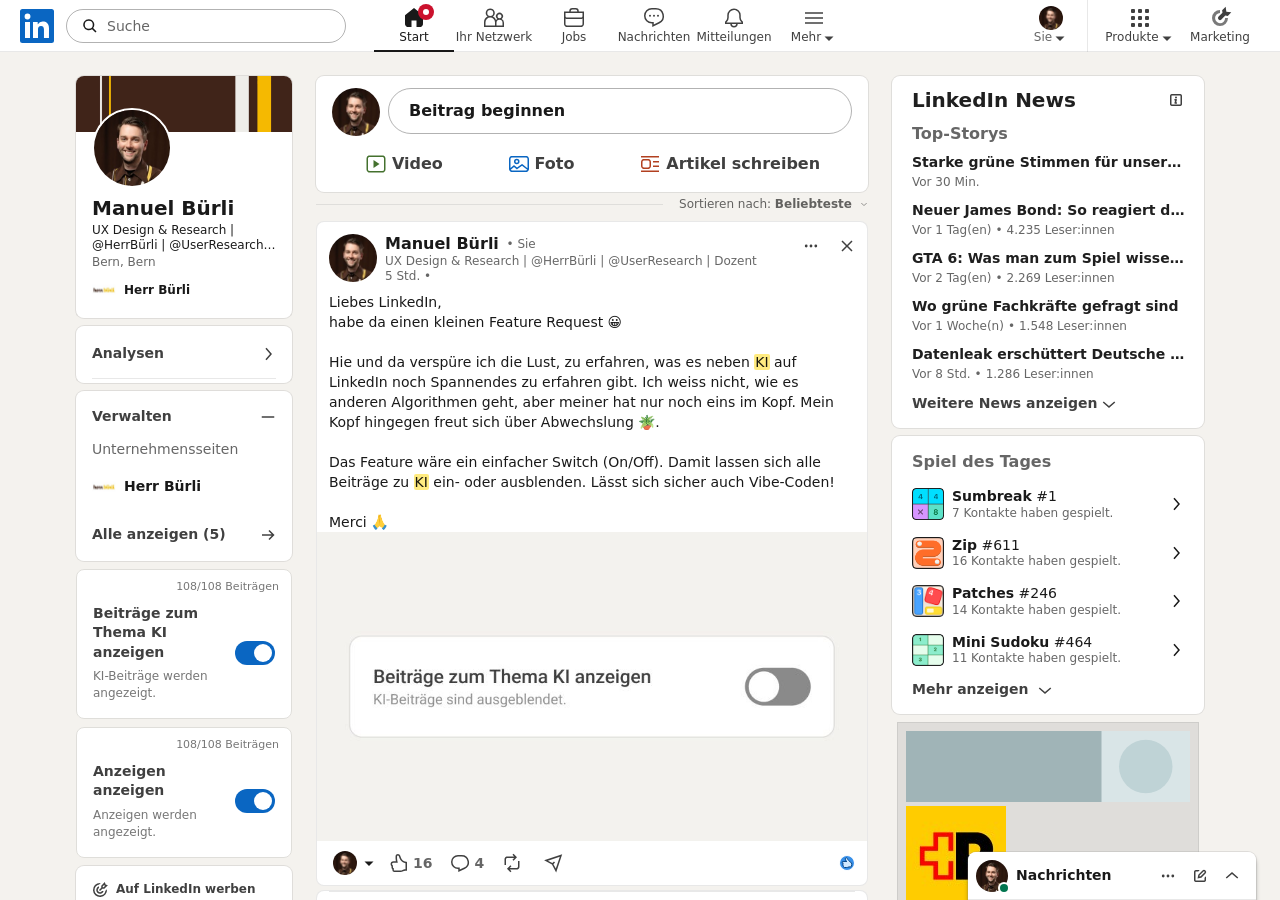
==== KI-filter-prototyp/index.html @ 92dd695d "Publish demo under KI-filter-prototyp with legacy URL redirects" ====
<!DOCTYPE html>
<!-- saved from url=(0029)https://www.linkedin.com/feed -->
<html lang="de" dir="ltr" translate="no"><head><meta http-equiv="Content-Type" content="text/html; charset=UTF-8"><style class="vjs-styles-defaults">
      .video-js {
        width: 300px;
        height: 150px;
      }

      .vjs-fluid:not(.vjs-audio-only-mode) {
        padding-top: 56.25%
      }
    </style><style class="vjs-styles-dimensions">
      .dimensions-\2b5ZfKEteRkOg2El0M7EqtQ\3d\3d {
        width: 720px;
        height: 720px;
      }

      .dimensions-\2b5ZfKEteRkOg2El0M7EqtQ\3d\3d.vjs-fluid:not(.vjs-audio-only-mode) {
        padding-top: 100%;
      }
    </style><style class="vjs-styles-dimensions">
      .rE8eqC6STLJ\2fTqPIsYO1gQ\3d\3d-dimensions {
        width: 640px;
        height: 360px;
      }

      .rE8eqC6STLJ\2fTqPIsYO1gQ\3d\3d-dimensions.vjs-fluid:not(.vjs-audio-only-mode) {
        padding-top: 56.25%;
      }
    </style><style class="vjs-styles-dimensions">
      .ckKrsiAgSJOU2fiuxr1vDQ\3d\3d-dimensions {
        width: 720px;
        height: 1280px;
      }

      .ckKrsiAgSJOU2fiuxr1vDQ\3d\3d-dimensions.vjs-fluid:not(.vjs-audio-only-mode) {
        padding-top: 177.77777777777777%;
      }
    </style><style class="vjs-styles-dimensions">
      .Z4V36ttBJ\2f3JriXPXwtMaQ\3d\3d-dimensions {
        width: 720px;
        height: 1280px;
      }

      .Z4V36ttBJ\2f3JriXPXwtMaQ\3d\3d-dimensions.vjs-fluid:not(.vjs-audio-only-mode) {
        padding-top: 177.77777777777777%;
      }
    </style><style class="vjs-styles-dimensions">
      .nWcS9KaoBfqpNhwKVOZilQ\3d\3d-dimensions {
        width: 720px;
        height: 900px;
      }

      .nWcS9KaoBfqpNhwKVOZilQ\3d\3d-dimensions.vjs-fluid:not(.vjs-audio-only-mode) {
        padding-top: 125%;
      }
    </style><style class="vjs-styles-dimensions">
      .R4MPqCvESsOqVYd6NqeznQ\3d\3d-dimensions {
        width: 720px;
        height: 900px;
      }

      .R4MPqCvESsOqVYd6NqeznQ\3d\3d-dimensions.vjs-fluid:not(.vjs-audio-only-mode) {
        padding-top: 125%;
      }
    </style><style class="vjs-styles-dimensions">
      .Nzpxj4NPc3LKYhUK5\2fYldA\3d\3d-dimensions {
        width: 1280px;
        height: 720px;
      }

      .Nzpxj4NPc3LKYhUK5\2fYldA\3d\3d-dimensions.vjs-fluid:not(.vjs-audio-only-mode) {
        padding-top: 56.25%;
      }
    </style><style class="vjs-styles-dimensions">
      .bcqsrGzAuzdVkP7ek1iYWg\3d\3d-dimensions {
        width: 360px;
        height: 640px;
      }

      .bcqsrGzAuzdVkP7ek1iYWg\3d\3d-dimensions.vjs-fluid:not(.vjs-audio-only-mode) {
        padding-top: 177.77777777777777%;
      }
    </style><style class="vjs-styles-dimensions">
      .ryqaCqwASoyR7H99nJMr2Q\3d\3d-dimensions {
        width: 720px;
        height: 1280px;
      }

      .ryqaCqwASoyR7H99nJMr2Q\3d\3d-dimensions.vjs-fluid:not(.vjs-audio-only-mode) {
        padding-top: 177.77777777777777%;
      }
    </style><style class="vjs-styles-dimensions">
      .oiaku1xTn0e4oN4F7Y2VXQ\3d\3d-dimensions {
        width: 720px;
        height: 1280px;
      }

      .oiaku1xTn0e4oN4F7Y2VXQ\3d\3d-dimensions.vjs-fluid:not(.vjs-audio-only-mode) {
        padding-top: 177.77777777777777%;
      }
    </style><style class="vjs-styles-dimensions">
      .qtBQoYpNHj2A9IPPvtc5fA\3d\3d-dimensions {
        width: 720px;
        height: 900px;
      }

      .qtBQoYpNHj2A9IPPvtc5fA\3d\3d-dimensions.vjs-fluid:not(.vjs-audio-only-mode) {
        padding-top: 125%;
      }
    </style><style class="vjs-styles-dimensions">
      .ao3ycPjXvGE7I\2beccljYfQ\3d\3d-dimensions {
        width: 720px;
        height: 1281px;
      }

      .ao3ycPjXvGE7I\2beccljYfQ\3d\3d-dimensions.vjs-fluid:not(.vjs-audio-only-mode) {
        padding-top: 177.91666666666666%;
      }
    </style><style class="vjs-styles-dimensions">
      .C4O6EcbVRWqjmnkiM7I0jg\3d\3d-dimensions {
        width: 720px;
        height: 720px;
      }

      .C4O6EcbVRWqjmnkiM7I0jg\3d\3d-dimensions.vjs-fluid:not(.vjs-audio-only-mode) {
        padding-top: 100%;
      }
    </style><style class="vjs-styles-dimensions">
      .cUgsrQ8zFcGG6C8o2sJ11Q\3d\3d-dimensions {
        width: 720px;
        height: 1280px;
      }

      .cUgsrQ8zFcGG6C8o2sJ11Q\3d\3d-dimensions.vjs-fluid:not(.vjs-audio-only-mode) {
        padding-top: 177.77777777777777%;
      }
    </style><style class="vjs-styles-dimensions">
      .vqchTZLcTU2e5ZGIym89fQ\3d\3d-dimensions {
        width: 1280px;
        height: 720px;
      }

      .vqchTZLcTU2e5ZGIym89fQ\3d\3d-dimensions.vjs-fluid:not(.vjs-audio-only-mode) {
        padding-top: 56.25%;
      }
    </style><style class="vjs-styles-dimensions">
      .GL\2bb3SaiSrSSjxsmct7eQg\3d\3d-dimensions {
        width: 1280px;
        height: 720px;
      }

      .GL\2bb3SaiSrSSjxsmct7eQg\3d\3d-dimensions.vjs-fluid:not(.vjs-audio-only-mode) {
        padding-top: 56.25%;
      }
    </style><style class="vjs-styles-dimensions">
      .ceS1oAIQ3YYWlZRYtt2sQQ\3d\3d-dimensions {
        width: 576px;
        height: 1024px;
      }

      .ceS1oAIQ3YYWlZRYtt2sQQ\3d\3d-dimensions.vjs-fluid:not(.vjs-audio-only-mode) {
        padding-top: 177.77777777777777%;
      }
    </style><style class="vjs-styles-dimensions">
      .I\2bxCTWV\2fTEm8zJBzJMdtBA\3d\3d-dimensions {
        width: 720px;
        height: 1280px;
      }

      .I\2bxCTWV\2fTEm8zJBzJMdtBA\3d\3d-dimensions.vjs-fluid:not(.vjs-audio-only-mode) {
        padding-top: 177.77777777777777%;
      }
    </style><style class="vjs-styles-dimensions">
      .seU7eTR3QSW7w2JBhQhfsQ\3d\3d-dimensions {
        width: 720px;
        height: 900px;
      }

      .seU7eTR3QSW7w2JBhQhfsQ\3d\3d-dimensions.vjs-fluid:not(.vjs-audio-only-mode) {
        padding-top: 125%;
      }
    </style><style class="vjs-styles-dimensions">
      .oWy1XawjCveAbYv\2bSmT7Ew\3d\3d-dimensions {
        width: 1280px;
        height: 720px;
      }

      .oWy1XawjCveAbYv\2bSmT7Ew\3d\3d-dimensions.vjs-fluid:not(.vjs-audio-only-mode) {
        padding-top: 56.25%;
      }
    </style><style class="vjs-styles-dimensions">
      .Tl2jkCMywleUB33kTfhiew\3d\3d-dimensions {
        width: 720px;
        height: 1280px;
      }

      .Tl2jkCMywleUB33kTfhiew\3d\3d-dimensions.vjs-fluid:not(.vjs-audio-only-mode) {
        padding-top: 177.77777777777777%;
      }
    </style><style class="vjs-styles-dimensions">
      .dimensions-\34 b7Enufa59qZJmIDO2xLIg\3d\3d {
        width: 1280px;
        height: 720px;
      }

      .dimensions-\34 b7Enufa59qZJmIDO2xLIg\3d\3d.vjs-fluid:not(.vjs-audio-only-mode) {
        padding-top: 56.25%;
      }
    </style><style class="vjs-styles-dimensions">
      .RUBUwLbxRTScU1hfjzQEFw\3d\3d-dimensions {
        width: 720px;
        height: 1280px;
      }

      .RUBUwLbxRTScU1hfjzQEFw\3d\3d-dimensions.vjs-fluid:not(.vjs-audio-only-mode) {
        padding-top: 177.77777777777777%;
      }
    </style><style class="vjs-styles-dimensions">
      .FEBZf8MRoHy80npogq1pHg\3d\3d-dimensions {
        width: 816px;
        height: 464px;
      }

      .FEBZf8MRoHy80npogq1pHg\3d\3d-dimensions.vjs-fluid:not(.vjs-audio-only-mode) {
        padding-top: 56.86274509803921%;
      }
    </style><meta name="viewport" content="width=device-width, initial-scale=1.0"><meta http-equiv="Content-Security-Policy" content="script-src-elem 'nonce-b42086219ba7d55e7c5cde305dbc8436' 'strict-dynamic'; script-src-attr;"><meta name="como-t" content="{&quot;ep&quot;:&quot;/e0548yGax_HKReiogFD&quot;,&quot;appId&quot;:&quot;com.linkedin.flagship3.d_web&quot;,&quot;service&quot;:&quot;flagship-web&quot;,&quot;serviceVersion&quot;:&quot;0.2.8688&quot;,&quot;treeId&quot;:&quot;AAZgjlvq1mCWoxMf0RyOdg==&quot;,&quot;trackingId&quot;:&quot;FcWXr8O/SVCF/Y+5f8GLMg==&quot;,&quot;pageForestId&quot;:&quot;0006608e5beb4f13002a1066919ed969&quot;,&quot;locale&quot;:&quot;de_DE&quot;,&quot;applicationUrn&quot;:&quot;urn:li:application:(web,flagship-web)&quot;,&quot;appTrackingId&quot;:&quot;FUDcpcPKTLqmRrvvc8zhCw==&quot;}"><meta name="como-err" content="{&quot;title&quot;:&quot;Leider ist ein Fehler aufgetreten.&quot;,&quot;retry&quot;:&quot;Erneut versuchen&quot;}"><title>Feed | LinkedIn</title><meta name="como-pk" content="d_flagship3_feed"><link type="text/css" rel="stylesheet" href="../Feed _ LinkedIn_files/B3gfQwgu.css"><style type="text/css">:root{--jer-select-border:#b6b6b6;--jer-select-focus:#777;--jer-select-arrow:#777;--jer-form-border:1px solid #ededf0;--jer-form-border-focus:1px solid #e2e2e2;--jer-highlight-color:#b3d8ff}.jer-visible{opacity:1}.jer-hidden{opacity:0}.jer-select select{-webkit-appearance:none;-moz-appearance:none;appearance:none;background-color:transparent;border:none;color:#000;cursor:inherit;font-family:inherit;font-size:.8em;line-height:inherit;margin:0;outline:none;padding:0 1em 0 0;z-index:1}select::-ms-expand{display:none}.jer-select{align-items:center;background-color:#fff;background-image:linear-gradient(0deg,#f9f9f9,#fff 33%);border:1px solid var(--jer-select-border);border-radius:.25em;cursor:pointer;display:grid;grid-template-areas:"select";line-height:1.1;max-width:15ch;min-width:12ch;padding:.25em .5em;position:relative}.jer-select select,.jer-select:after{grid-area:select}.jer-select:not(.jer-select--multiple):after{background-color:var(--jer-select-arrow);clip-path:polygon(100% 0,0 0,50% 100%);content:"";height:.5em;justify-self:end;width:.8em}select:focus+.focus{border:1px solid var(--jer-select-focus);border-radius:inherit;bottom:-1px;left:-1px;position:absolute;right:-1px;top:-1px}.jer-select-inner{text-overflow:ellipsis;width:100%}.jer-editor-container{border-radius:.5em;font-size:16px;line-height:1;padding:1em 1em 1em 2em;position:relative;text-align:left}.jer-editor-container textarea{border:var(--jer-form-border);border-radius:.3em;color:var(--jer-input-color);outline:none}.jer-editor-container textarea:focus{border:var(--jer-form-border-focus)}.jer-editor-container input{border:var(--jer-form-border);border-radius:.3em;font-family:inherit;outline:none}.jer-editor-container input:focus{border:var(--jer-form-border-focus)}.jer-editor-container ::selection{background-color:var(--jer-highlight-color)}.jer-collection-header-row,.jer-value-main-row{align-items:center;display:flex;gap:.3em;min-height:1.7em}.jer-collection-header-row{display:flex;flex-wrap:wrap}.jer-collapse-icon{left:-1.2em;position:absolute;top:.35em}.jer-collection-inner{position:relative}.jer-collection-text-edit{align-items:flex-start;display:flex;flex-direction:column;gap:.3em;line-height:1.1em}.jer-collection-text-area{font-family:inherit;font-size:.85em;max-height:40em;overflow:hidden;padding:.2em .5em 0;resize:both}.jer-collection-input-button-row{display:flex;font-size:150%;justify-content:flex-end;margin-top:.4em;width:100%}.jer-collection-error-row{bottom:.5em;position:absolute}.jer-error-slug{margin-left:1em}.jer-value-component{position:relative}.jer-value-main-row{display:flex;gap:0}.jer-value-and-buttons{align-items:center;display:flex;justify-content:flex-start;padding-left:.5em}.jer-value-error-row{position:absolute}.jer-value-string{line-height:1.3em;overflow-wrap:anywhere;white-space:pre-wrap;word-break:break-word}.jer-string-expansion{cursor:pointer;filter:saturate(50%);opacity:.6}.jer-show-less{font-size:80%}.jer-hyperlink{text-decoration:underline}.jer-input-text{font-family:inherit;font-size:.9em;height:1.4em;line-height:1.2em;margin:0;min-width:6em;overflow:hidden;padding:.25em .5em .2em;resize:none}.jer-input-boolean{margin-left:.3em;margin-right:.3em;transform:scale(1.5)}.jer-key-text{line-height:1.1em;white-space:pre-wrap;word-break:break-word}.jer-key-edit{font-size:inherit;font-size:.9em;padding:0 .3em}.jer-value-invalid{font-style:italic;opacity:.5}.jer-input-number{font-size:90%;min-width:3em}.jer-confirm-buttons,.jer-edit-buttons{align-items:center;cursor:pointer;display:flex;height:1em}.jer-input-buttons{gap:.4em}.jer-edit-buttons{gap:.4em;margin-left:.5em;opacity:0}.jer-confirm-buttons{gap:.2em;margin-left:.4em}.jer-edit-buttons:hover{opacity:1;position:relative}.jer-collection-header-row:hover>.jer-edit-buttons,.jer-value-and-buttons:hover>.jer-edit-buttons,.jer-value-main-row:hover>.jer-edit-buttons{opacity:1}.jer-copy-pulse{position:relative;transition:.3s}.jer-copy-pulse:hover{opacity:.85;transform:scale(1.2);transition:.3s}.jer-copy-pulse:after{border-radius:50%;box-shadow:0 0 15px 5px var(--jer-icon-copy-color);content:"";display:block;height:100%;left:0;opacity:0;position:absolute;top:0;transition:all .5s;width:100%}.jer-copy-pulse:active:after{border-radius:4em;box-shadow:0 0 0 0 var(--jer-icon-copy-color);left:0;opacity:1;position:absolute;top:0;transition:0s}.jer-copy-pulse:active{top:.07em}.jer-rotate-90{transform:rotate(-90deg)}.jer-icon:hover{opacity:.85;transform:scale(1.2);transition:.3s}.jer-empty-string{font-size:90%;font-style:italic}.jer-drag-n-drop-padding{border:1px dashed #e0e0e0;border-radius:.3em;height:.5em}.jer-clickzone{height:calc(100% - .8em);left:-1em;position:absolute;top:1.2em}</style>
<link rel="stylesheet" href="../ki-feed-filter.css?v=10">

<meta http-equiv="Content-Security-Policy" content="connect-src 'none'; object-src 'none'; form-action 'none'; base-uri 'self'; frame-src 'self'; img-src 'self' data: blob:; font-src 'self' data:; media-src 'self' blob:">
</head><body class="aaalqh" data-body-class="aaalqh" data-color-scheme="light" cz-shortcut-listen="true" data-rehydrated="true"><div id="root" data-strictmode="true"><section class="aaamnt aaamns aaaj15 aaak4l"><h2 class="aaaa2y aaal5q" data-testid="toasts-title">0 Benachrichtigungen</h2></section><div class="hasBreakWordsNoHyphen enableHyperlinkDecoration aaalmr aaalmx aaalms aaalmp aaaay6 aaahtz aaaa29 aaah97 aaalmu aaalm1 aaal5q"><div class="aaal5q"><div aria-label="Navigationsmenü überspringen" class="aaamin aaamim aaabtj aaaa29"><div class="aaamiq aaamio aaalbb aaalb7 aaah93 aaamip aaald0 aaaj03 aaaayy aaaj1k aaaiyn aaaj2d"><button class="aaalxl aaalxk aaat0 aaaa26 aaahn4 aaalho aaali7 aaalxo aaalxn aaalxm aaaazu aaaj03 aaaj2d" type="button"><span class="aaalzr aaalyb aaalx6 aaaivr aaaj03 aaat0 aaaa26 aaaazu aaaix7 aaaj1r aaalho aaali7 aaak6u aaak65 aaalyd aaalyp aaalyl aaalx8 aaah1v aaalyt"><span class="aaalje aaalqv aaahn4 aaaljc aaaly8">Weiter zur Suche</span></span></button><button class="aaalxl aaalxk aaat0 aaaa26 aaahn4 aaalho aaali7 aaalxo aaalxn aaalxm aaaazu aaaj03 aaaj2d" type="button"><span class="aaalzr aaalyb aaalx6 aaaivr aaaj03 aaat0 aaaa26 aaaazu aaaix7 aaaj1r aaalho aaali7 aaak6u aaak65 aaalyd aaalyp aaalyl aaalx8 aaah1v aaalyt"><span class="aaalje aaalqv aaahn4 aaaljc aaaly8">Weiter zum Hauptinhalt</span></span></button><button class="aaalxl aaalxk aaat0 aaaa26 aaahn4 aaalho aaali7 aaalxo aaalxn aaalxm aaaazu aaaj03 aaaj2d" type="button"><span class="aaalzr aaalyb aaalx6 aaaivr aaaj03 aaat0 aaaa26 aaaazu aaaix7 aaaj1r aaalho aaali7 aaak6u aaak65 aaalyd aaalyp aaalyl aaalx8 aaah1v aaalyt"><span class="aaalje aaalqv aaahn4 aaaljc aaaly8">Weiter zu seitenleiste</span></span></button><button class="aaalxl aaalxk aaat0 aaaa26 aaahn4 aaalho aaali7 aaalxo aaalxn aaalxm aaaazu aaaj03 aaaj2d" type="button"><span class="aaalzr aaalyb aaalx6 aaaivr aaaj03 aaat0 aaaa26 aaaazu aaaix7 aaaj1r aaalho aaali7 aaak6u aaak65 aaalyd aaalyp aaalyl aaalx8 aaah1v aaalyt"><span class="aaalje aaalqv aaahn4 aaaljc aaaly8">Weiter zu primäre inhalte</span></span></button><button class="aaalxl aaalxk aaat0 aaaa26 aaahn4 aaalho aaali7 aaalxo aaalxn aaalxm aaaazu aaaj03 aaaj2d" type="button"><span class="aaalzr aaalyb aaalx6 aaaivr aaaj03 aaat0 aaaa26 aaaazu aaaix7 aaaj1r aaalho aaali7 aaak6u aaak65 aaalyd aaalyp aaalyl aaalx8 aaah1v aaalyt"><span class="aaalje aaalqv aaahn4 aaaljc aaaly8">Weiter zu aside</span></span></button><div class="aaamiu aaamit aaaj49 aaaj1x aaake9"><button class="aaalxl aaalxk aaat0 aaaa26 aaahn4 aaalho aaali7 aaalxo aaalxn aaalxm aaaazu aaaj03 aaaj2d" type="button" aria-label="Wechselmenü schließen"><span class="aaalzr aaalyb aaalx6 aaaivr aaaj03 aaat0 aaaa26 aaaazu aaaix7 aaaj1r aaalho aaali7 aaak6u aaak65 aaalyg aaalyp aaalyn aaalyl aaalx8 aaah1v aaalyy aaaly3"><svg xmlns="http://www.w3.org/2000/svg" id="xmark-outline-medium" fill="none" aria-hidden="true" data-supported-dps="24x24" viewBox="0 0 24 24" data-token-id="98" width="24" height="24" class="" style="width: 24px; min-width: 24px; height: 24px; min-height: 24px;"><path fill="currentColor" d="M19.53 5.53 13.06 12l6.47 6.47-1.061 1.06-6.47-6.47-6.47 6.47-1.06-1.06 6.47-6.47-6.47-6.47 1.06-1.06L12 10.94l6.47-6.47z"></path></svg></span></button></div></div></div><div class="aaal6d aaaayy aaaiun aaaj1t aaaj08 aaaj1j aaaixb aaal5q"></div></div><div class="aaalm3 aaalmf aaalm2 aaaay6 aaahtr aaaa29 aaah97 aaalm5 aaalm6 aaalm9 aaalnc aaalnd aaalnf aaalnh aaalnl aaal5q" data-layout-grid=""><div class="aaalns aaal5q"><header class="aaalnx aaalnv aaahpf aaalny aaaln0 aaal5q"><div class="aaaayq aaal5q" data-display-contents="true" style="--72738b91: var(--aaac1);"><div class="aaa0g aaaayy aaaiu3 aaaj1r aaaj08 aaaj1j aaaixb aaahub aaaia7 aaabtc aaaaeg aaal5q" style="border-color: var(--72738b91, var(--aaac1));"><div class="aaalao aaalbk aaaayy aaaiu3 aaaj1t aaaj03 aaaj1j aaaixb aaaia7 aaaifb aaaj1i aaal5q"><div class="aaaivz aaaayy aaaiu3 aaaj1t aaaj03 aaaj1j aaaiyv aaahtn aaaj1e aaal5q"><div role="button" tabindex="0" class="aaamic aaamib aaak8o aaak9k aaalag aaalbc aaat0 aaahn4 aaaljh aaaayy" componentkey="d6b43f20-1138-4c18-af3d-f469de2f01df"><svg xmlns="http://www.w3.org/2000/svg" id="linkedin-bug-blue-medium" width="34" height="34" aria-hidden="false" data-supported-dps="34x34" viewBox="0 0 34 34" data-token-id="417" class="aaal8z aaaivr aaaayi aaag58 aaamj1" componentkey="d6b43f20-1138-4c18-af3d-f469de2f01df" role="img" aria-label="LinkedIn" style="width: 34px; min-width: 34px; height: 34px; min-height: 34px;"><path fill="#0a66c2" d="M34 2.5v29a2.5 2.5 0 0 1-2.5 2.5h-29A2.5 2.5 0 0 1 0 31.5v-29A2.5 2.5 0 0 1 2.5 0h29A2.5 2.5 0 0 1 34 2.5M10 13H5v16h5zm.45-5.5a2.88 2.88 0 0 0-2.86-2.9H7.5a2.9 2.9 0 0 0 0 5.8 2.88 2.88 0 0 0 2.95-2.81zM29 19.28c0-4.81-3.06-6.68-6.1-6.68a5.7 5.7 0 0 0-5.06 2.58h-.14V13H13v16h5v-8.51a3.32 3.32 0 0 1 3-3.58h.19c1.59 0 2.77 1 2.77 3.52V29h5z" display="var(--svgDisplayLight)"></path><path fill="#fff" d="M34 2.5v29a2.5 2.5 0 0 1-2.5 2.5h-29A2.5 2.5 0 0 1 0 31.5v-29A2.5 2.5 0 0 1 2.5 0h29A2.5 2.5 0 0 1 34 2.5M10 13H5v16h5zm.45-5.5a2.88 2.88 0 0 0-2.86-2.9H7.5a2.9 2.9 0 0 0 0 5.8 2.88 2.88 0 0 0 2.95-2.81zM29 19.28c0-4.81-3.06-6.68-6.1-6.68a5.7 5.7 0 0 0-5.06 2.58h-.14V13H13v16h5v-8.51a3.32 3.32 0 0 1 3-3.58h.19c1.59 0 2.77 1 2.77 3.52V29h5z" display="var(--svgDisplayDark)"></path></svg></div><div class="aaaivr aaaayy aaaiu3 aaaj1t aaaj03 aaaj1j aaaixb aaahtn aaaj1e aaal5q" style="max-width: 56rem;"><div class="aaaa2y aaal5q" role="status" aria-live="polite" aria-atomic="true"></div><div class="aaal4p aaal4o aaaia7 aaahub aaaayy aaaiun aaaixr aaaj1r aaalkf" role="search" data-expanded="false"><div class="aaal4z aaal4y aaaj2d aaalk2"><div class="aaalkt aaalks aaalan aaahmy aaahm7 aaahnf aaaj3x aaak3x aaak7f aaak6t aaak67 aaal5q"><svg xmlns="http://www.w3.org/2000/svg" id="magnifying-glass-outline-small" fill="none" aria-hidden="true" data-supported-dps="16x16" viewBox="0 0 16 16" data-token-id="382" width="16" height="16" class="aaal8z aaaayi aaagcv aaamj1" style="width: 16px; min-width: 16px; height: 16px; min-height: 16px;"><path fill="currentColor" fill-rule="evenodd" d="M6.75 1.25a5.5 5.5 0 0 1 4.382 8.821l3.398 3.399-1.06 1.06-3.399-3.398A5.5 5.5 0 1 1 6.75 1.25m0 1.5a4 4 0 1 0 0 8 4 4 0 0 0 0-8" clip-rule="evenodd"></path></svg></div><input class="aaal4v aaal3x aaalqs aaal4u aaat2 aaagoj aaagos aaago0 aaaia7 aaalkx aaalku aaavg aaaz8 aaa40 aaa9s aaaafy aaaakq aaaapi aaaaua aaalbh aaalce aaalcv aaaldg aaaldu aaad4d aaaaeg aaaa29 aaabtq aaabtz aaabt7 aaah93 aaal5q" id="_r_a0_" data-testid="typeahead-input" autocomplete="off" dir="auto" placeholder="Suche" aria-autocomplete="list" componentkey="SearchResults_SearchTyahInputRef" value="" style="max-width: 56rem;"></div></div></div></div><div class="aaaayy aaal5q"><nav class="aaamj2 aaaivr aaaldb aaaa3s aaaa3l aaal5q"><ul class="aaaayy aaaiu3 aaaj1j aaaixb aaal5q"><li class="aaamj3 aaaivr aaaiw6 aaaj1p aaal5q"><button class="aaamne aaamnd aaaj03 aaat0 aaaa26 aaaayy aaaiun aaahuz aaaj1r aaaljj aaaih7 aaah93 aaaj2d aaalio aaali7 aaalja aaamnh aaamnf" aria-label="Start, 0 neue Mitteilungen" aria-current="true"><span class="aaaazu aaaj2d aaal5q"><svg xmlns="http://www.w3.org/2000/svg" id="house-fill-medium" fill="none" aria-hidden="true" data-supported-dps="24x24" viewBox="0 0 24 24" width="24" height="24"><path fill="currentColor" d="m20.714 8.911.286.225v7.514c0 .618 0 1.126-.033 1.539-.035.421-.109.81-.294 1.173a3 3 0 0 1-1.31 1.31c-.365.186-.753.26-1.174.295-.413.034-.921.033-1.539.033H14.5v-6.5h-5V21H7.35c-.618 0-1.126 0-1.538-.033-.422-.035-.81-.109-1.174-.294a3 3 0 0 1-1.31-1.31c-.186-.365-.26-.753-.295-1.174C3 17.776 3 17.268 3 16.65V9.136l.286-.225L12 2.045z"></path></svg><span class="aaamhj aaamha aaaaeu aaalc9 aaaldq aaaj03 aaaazu aaaj1r aaak3p aaamhk aaalqr aaamhb aaaczx aaagj9 aaamhq aaamhh aaahqf aaaihn aaamhs aaamht aaamno aaamnn aaalaz aaaj1x aaaiaf aaal5q" data-color-scheme="light"></span></span><span class="aaaayy aaaiun aaal5q"><span class="aaamnk aaamni aaalqq aaamnj aaahn4 aaak6u aaak65 aaaayy aaaj1r aaahqf">Start</span></span></button></li><li class="aaamj3 aaaivr aaaiw6 aaaj1p aaal5q"><a class="aaamne aaamnd aaaj03 aaat0 aaaa26 aaaayy aaaiun aaahuz aaaj1r aaaljj aaaih7 aaah93 aaaj2d aaalio aaali7 aaalja aaamnf" href="https://www.linkedin.com/mynetwork" aria-label="Ihr Netzwerk, 0 neue Mitteilungen"><span class="aaaazu aaaj2d aaal5q"><svg xmlns="http://www.w3.org/2000/svg" id="people-two-outline-medium" fill="none" aria-hidden="true" data-supported-dps="24x24" viewBox="0 0 24 24" width="24" height="24"><path fill="currentColor" fill-rule="evenodd" d="M8.25 2.5a4.5 4.5 0 0 1 2.69 8.107 6.27 6.27 0 0 1 3.093 3.273 4.5 4.5 0 0 1 1.163-.996 3.5 3.5 0 1 1 4.606 0A4.5 4.5 0 0 1 22 16.75V21H2v-4.75a6.25 6.25 0 0 1 3.559-5.643A4.5 4.5 0 0 1 8.25 2.5m0 9a4.75 4.75 0 0 0-4.75 4.75v3.25H13v-3.25a4.75 4.75 0 0 0-4.75-4.75m9.25 2.25a3 3 0 0 0-3 3v2.75h6v-2.75a3 3 0 0 0-3-3m0-5.5a2 2 0 1 0 0 4 2 2 0 0 0 0-4M8.25 4a3 3 0 1 0 0 6 3 3 0 0 0 0-6" clip-rule="evenodd"></path></svg></span><span class="aaaayy aaaiun aaal5q"><span class="aaamnk aaamni aaalqq aaamnj aaahn4 aaak6u aaak65 aaaayy aaaj1r aaahqf">Ihr Netzwerk</span></span></a></li><li class="aaamj3 aaaivr aaaiw6 aaaj1p aaal5q"><a class="aaamne aaamnd aaaj03 aaat0 aaaa26 aaaayy aaaiun aaahuz aaaj1r aaaljj aaaih7 aaah93 aaaj2d aaalio aaali7 aaalja aaamnf" href="https://www.linkedin.com/jobs/" aria-label="Jobs, 0 neue Mitteilungen"><span class="aaaazu aaaj2d aaal5q"><svg xmlns="http://www.w3.org/2000/svg" id="briefcase-outline-medium" fill="none" aria-hidden="true" data-supported-dps="24x24" viewBox="0 0 24 24" width="24" height="24"><path fill="currentColor" fill-rule="evenodd" d="M13.75 2a3 3 0 0 1 3 3v.5h5.255v11.15c0 .618 0 1.126-.033 1.539-.035.421-.109.81-.294 1.173a3 3 0 0 1-1.31 1.31c-.365.186-.752.26-1.174.295-.412.034-.921.033-1.539.033H6.35c-.618 0-1.126 0-1.538-.033-.422-.035-.81-.109-1.174-.294a3 3 0 0 1-1.31-1.31c-.186-.365-.26-.753-.295-1.174C2 17.776 2 17.268 2 16.65V5.5h5.25V5a3 3 0 0 1 3-3zm6.755 10.595q-.34.197-.729.303c-.405.108-.877.102-1.526.102H5.75c-.65 0-1.12.006-1.526-.102a3 3 0 0 1-.724-.3v4.052c0 .642 0 1.079.028 1.416.027.329.075.497.135.615.144.282.374.512.656.656.118.06.286.108.615.135.337.027.774.028 1.416.028h11.305c.642 0 1.079 0 1.416-.028.329-.027.497-.075.614-.135.283-.144.513-.374.657-.656.06-.118.108-.286.135-.615.027-.337.028-.774.028-1.416zM3.5 9.25c0 .746.006.972.05 1.139a1.5 1.5 0 0 0 1.061 1.06c.167.045.393.051 1.139.051h12.5c.746 0 .972-.006 1.139-.05a1.5 1.5 0 0 0 1.06-1.061c.045-.167.051-.393.051-1.139h.005V7H3.5zm6.75-5.75A1.5 1.5 0 0 0 8.75 5v.5h6.5V5a1.5 1.5 0 0 0-1.5-1.5z" clip-rule="evenodd"></path></svg></span><span class="aaaayy aaaiun aaal5q"><span class="aaamnk aaamni aaalqq aaamnj aaahn4 aaak6u aaak65 aaaayy aaaj1r aaahqf">Jobs</span></span></a></li><li class="aaamj3 aaaivr aaaiw6 aaaj1p aaal5q"><button class="aaamne aaamnd aaaj03 aaat0 aaaa26 aaaayy aaaiun aaahuz aaaj1r aaaljj aaaih7 aaah93 aaaj2d aaalio aaali7 aaalja aaamnf" aria-label="Nachrichten, 0 neue Mitteilungen"><span class="aaaazu aaaj2d aaal5q"><svg xmlns="http://www.w3.org/2000/svg" id="message-outline-medium" fill="none" aria-hidden="true" data-supported-dps="24x24" viewBox="0 0 24 24" width="24" height="24"><path fill="currentColor" d="M8 8.75a1 1 0 1 1 0 2 1 1 0 0 1 0-2m4 0a1 1 0 1 1 0 2 1 1 0 0 1 0-2m4 0a1 1 0 1 1 0 2 1 1 0 0 1 0-2"></path><path fill="currentColor" fill-rule="evenodd" d="M13.864 2a8.136 8.136 0 0 1 3.568 15.447L10.25 20.95V17.5h-.5a7.75 7.75 0 0 1 0-15.5zM9.75 3.5a6.25 6.25 0 1 0 0 12.5h2v2.549l5.023-2.45A6.635 6.635 0 0 0 13.864 3.5z" clip-rule="evenodd"></path></svg></span><span class="aaaayy aaaiun aaal5q"><span class="aaamnk aaamni aaalqq aaamnj aaahn4 aaak6u aaak65 aaaayy aaaj1r aaahqf">Nachrichten</span></span></button></li><li class="aaamj3 aaaivr aaaiw6 aaaj1p aaal5q"><a class="aaamne aaamnd aaaj03 aaat0 aaaa26 aaaayy aaaiun aaahuz aaaj1r aaaljj aaaih7 aaah93 aaaj2d aaalio aaali7 aaalja aaamnf" href="https://www.linkedin.com/notifications/" aria-label="Mitteilungen, 0 neue Mitteilungen"><span class="aaaazu aaaj2d aaal5q"><svg xmlns="http://www.w3.org/2000/svg" id="bell-outline-medium" fill="none" aria-hidden="true" data-supported-dps="24x24" viewBox="0 0 24 24" width="24" height="24"><path fill="currentColor" fill-rule="evenodd" d="M12 2.5a6.75 6.75 0 0 1 6.75 6.75v2.365a4.4 4.4 0 0 0 1.29 3.114l.96.96V18h-5.259a3.75 3.75 0 0 1-7.482 0H3v-2.31l.96-.961a4.4 4.4 0 0 0 1.29-3.114V9.25A6.75 6.75 0 0 1 12 2.5M9.765 18a2.25 2.25 0 0 0 4.47 0zM12 4a5.25 5.25 0 0 0-5.25 5.25v2.365a5.9 5.9 0 0 1-1.729 4.174l-.521.522v.189h15v-.19l-.521-.52a5.9 5.9 0 0 1-1.729-4.175V9.25C17.25 6.35 14.9 4 12 4" clip-rule="evenodd"></path></svg></span><span class="aaaayy aaaiun aaal5q"><span class="aaamnk aaamni aaalqq aaamnj aaahn4 aaak6u aaak65 aaaayy aaaj1r aaahqf">Mitteilungen</span></span></a></li><li class="aaamj3 aaaivr aaaiw6 aaaj1p aaal5q"><button class="aaamne aaamnd aaaj03 aaat0 aaaa26 aaaayy aaaiun aaahuz aaaj1r aaaljj aaaih7 aaah93 aaaj2d aaalio aaali7 aaalja aaamnf" aria-label="Mehr" aria-expanded="false"><span class="aaaazu aaaj2d aaal5q"><svg xmlns="http://www.w3.org/2000/svg" id="bars-outline-medium" fill="none" aria-hidden="true" data-supported-dps="24x24" viewBox="0 0 24 24" data-token-id="461" width="24" height="24" class="aaal8z aaaayi aaah1b aaaihf" style="width: 24px; min-width: 24px; height: 24px; min-height: 24px;"><path fill="currentColor" d="M21 17.75H3v-1.5h18zm0-5H3v-1.5h18zm0-5H3v-1.5h18z"></path></svg></span><span class="aaaayy aaaiun aaal5q"><span class="aaamnk aaamni aaalqq aaamnj aaahn4 aaak6u aaak65 aaaayy aaaj1r aaahqf">Mehr<svg xmlns="http://www.w3.org/2000/svg" id="caret-down-fill-small" fill="none" aria-hidden="true" data-supported-dps="16x16" viewBox="0 0 16 16" data-token-id="379" width="16" height="16" class="" style="width: 16px; min-width: 16px; height: 16px; min-height: 16px;"><path fill="currentColor" d="M8 11 3.5 6.5h9z"></path></svg></span></span></button></li></ul></nav></div><div class="aaaivr aaaa2a aaaht3 aaaiaf aaaa3v aaaa3o aaal5q"></div><div class="aaaayy aaaiu3 aaaj1s aaaj03 aaaj1j aaaixb aaaa3s aaaa3l aaal5q"><div class="aaalln aaaa2q aaal5q" id="meMenuV2WideComponentRef" componentkey="meMenuV2WideComponentRef"><div role="button" tabindex="0" class="aaahub aaaiaf aaaih7 aaamic aaamib aaak8o aaak9k aaalag aaalbc aaat0 aaahn4 aaaljh aaaayy" componentkey="024e89fc-4766-4c51-ad86-a695d7fb296e" aria-expanded="false"><div class="aaaivr aaaa2a aaaih7 aaal5q" componentkey="024e89fc-4766-4c51-ad86-a695d7fb296e" aria-label="Manuel Bürli Sie"><div class="aaal6d aaaayy aaaiun aaaj1r aaaj03 aaaj1j aaaixb aaaa3s aaaa3n aaak56 aaak5x aaal5q"><figure class="aaal8s aaal8v aaal8t aaaaex aaaa29 aaah6z aaahqn aaaj1i aaal5q" aria-hidden="true"><svg xmlns="http://www.w3.org/2000/svg" id="person-accent-4" aria-hidden="true" viewBox="0 0 128 128" data-token-id="356" class="aaal8n aaal8m aaahtr aaah93 aaal8r" fetchPriority="low" preserveAspectRatio="xMidYMid slice"><g display="var(--svgDisplayLight)"><path fill="#e7e2dc" d="M0 0h128v128H0z"></path><path fill="#788fa5" d="M88.41 84.67a32 32 0 1 0-48.82 0 66.13 66.13 0 0 1 48.82 0"></path><path fill="#9db3c8" d="M88.41 84.67a32 32 0 0 1-48.82 0A66.79 66.79 0 0 0 0 128h128a66.79 66.79 0 0 0-39.59-43.33"></path><path fill="#56687a" d="M64 96a31.93 31.93 0 0 0 24.41-11.33 66.13 66.13 0 0 0-48.82 0A31.93 31.93 0 0 0 64 96"></path></g><g display="var(--svgDisplayDark)"><path fill="#38434f" d="M0 0h128v128H0z"></path><path fill="#788fa5" d="M88.41 84.67a32 32 0 1 0-48.82 0 66.13 66.13 0 0 1 48.82 0"></path><path fill="#9db3c8" d="M88.41 84.67a32 32 0 0 1-48.82 0A66.79 66.79 0 0 0 0 128h128a66.79 66.79 0 0 0-39.59-43.33"></path><path fill="#56687a" d="M64 96a31.93 31.93 0 0 0 24.41-11.33 66.13 66.13 0 0 0-48.82 0A31.93 31.93 0 0 0 64 96"></path></g></svg><img class="aaal8n aaal8m aaahtr aaah93 aaal8q" fetchpriority="low" alt="" src="../Feed _ LinkedIn_files/1704988749925" data-loaded="true"></figure><div class="aaaayy aaaiu3 aaaj1r aaaj03 aaaj1j aaaixb aaal5q"><p class="aaalje aaalqq aaalis aaagpp aaaljc aaalle">Sie</p><svg xmlns="http://www.w3.org/2000/svg" id="caret-down-fill-small" fill="none" aria-hidden="true" data-supported-dps="16x16" viewBox="0 0 16 16" data-token-id="379" width="16" height="16" class="aaal8z aaaayi aaagch aaamj1" style="width: 16px; min-width: 16px; height: 16px; min-height: 16px;"><path fill="currentColor" d="M8 11 3.5 6.5h9z"></path></svg></div></div><div class="aaal6d aaaayy aaaiun aaaj1r aaaj03 aaaj1j aaaixb aaaa3v aaak56 aaak5x aaal5q"><figure class="aaal8s aaal8v aaal8t aaaaex aaaa29 aaah63 aaahqr aaaj1i aaal5q" aria-hidden="true"><svg xmlns="http://www.w3.org/2000/svg" id="person-accent-4" aria-hidden="true" viewBox="0 0 128 128" data-token-id="356" class="aaal8n aaal8m aaahtr aaah93 aaal8r" fetchPriority="low" preserveAspectRatio="xMidYMid slice"><g display="var(--svgDisplayLight)"><path fill="#e7e2dc" d="M0 0h128v128H0z"></path><path fill="#788fa5" d="M88.41 84.67a32 32 0 1 0-48.82 0 66.13 66.13 0 0 1 48.82 0"></path><path fill="#9db3c8" d="M88.41 84.67a32 32 0 0 1-48.82 0A66.79 66.79 0 0 0 0 128h128a66.79 66.79 0 0 0-39.59-43.33"></path><path fill="#56687a" d="M64 96a31.93 31.93 0 0 0 24.41-11.33 66.13 66.13 0 0 0-48.82 0A31.93 31.93 0 0 0 64 96"></path></g><g display="var(--svgDisplayDark)"><path fill="#38434f" d="M0 0h128v128H0z"></path><path fill="#788fa5" d="M88.41 84.67a32 32 0 1 0-48.82 0 66.13 66.13 0 0 1 48.82 0"></path><path fill="#9db3c8" d="M88.41 84.67a32 32 0 0 1-48.82 0A66.79 66.79 0 0 0 0 128h128a66.79 66.79 0 0 0-39.59-43.33"></path><path fill="#56687a" d="M64 96a31.93 31.93 0 0 0 24.41-11.33 66.13 66.13 0 0 0-48.82 0A31.93 31.93 0 0 0 64 96"></path></g></svg><img class="aaal8n aaal8m aaahtr aaah93 aaal8q" fetchpriority="low" alt="" src="../Feed _ LinkedIn_files/1704988749925" data-loaded="true"></figure></div></div></div></div><hr role="presentation" class="aaal6f aaal6e aaak8o aaak9k aaalag aaalbc aaat0 aaal6i aaal6g aaat8 aaaa3u aaaj1e aaahtn"><hr role="presentation" class="aaal6f aaal6e aaak8o aaak9k aaalag aaalbc aaat0 aaal6i aaal6g aaat8 aaalam aaalbi aaaa3s aaaa3m aaaj1e aaahtn"><div class="aaaayy aaaiu3 aaaj1t aaaj08 aaaj1j aaaixb aaal5q"><nav class="aaamj2 aaal5q"><ul class="aaaayy aaaiu3 aaaj1j aaaixb aaal5q"><li class="aaamj3 aaaivr aaaiw6 aaaj1p aaal5q"><button class="aaamne aaamnd aaaj03 aaat0 aaaa26 aaaayy aaaiun aaahuz aaaj1r aaaljj aaaih7 aaah93 aaaj2d aaalio aaali7 aaalja aaamnf" aria-label="Produkte" aria-expanded="false"><span class="aaaazu aaaj2d aaal5q"><svg xmlns="http://www.w3.org/2000/svg" id="grid-fill-medium" fill="none" aria-hidden="true" data-supported-dps="24x24" viewBox="0 0 24 24" width="24" height="24"><path fill="currentColor" d="M3 4a1 1 0 0 1 1-1h2a1 1 0 0 1 1 1v2a1 1 0 0 1-1 1H4a1 1 0 0 1-1-1zm7 2a1 1 0 0 0 1 1h2a1 1 0 0 0 1-1V4a1 1 0 0 0-1-1h-2a1 1 0 0 0-1 1zm8-3a1 1 0 0 0-1 1v2a1 1 0 0 0 1 1h2a1 1 0 0 0 1-1V4a1 1 0 0 0-1-1zM3 13a1 1 0 0 0 1 1h2a1 1 0 0 0 1-1v-2a1 1 0 0 0-1-1H4a1 1 0 0 0-1 1zm7 0a1 1 0 0 0 1 1h2a1 1 0 0 0 1-1v-2a1 1 0 0 0-1-1h-2a1 1 0 0 0-1 1zm7 0a1 1 0 0 0 1 1h2a1 1 0 0 0 1-1v-2a1 1 0 0 0-1-1h-2a1 1 0 0 0-1 1zM3 20a1 1 0 0 0 1 1h2a1 1 0 0 0 1-1v-2a1 1 0 0 0-1-1H4a1 1 0 0 0-1 1zm7 0a1 1 0 0 0 1 1h2a1 1 0 0 0 1-1v-2a1 1 0 0 0-1-1h-2a1 1 0 0 0-1 1zm7 0a1 1 0 0 0 1 1h2a1 1 0 0 0 1-1v-2a1 1 0 0 0-1-1h-2a1 1 0 0 0-1 1z"></path></svg></span><span class="aaaayy aaaiun aaal5q"><span class="aaamnk aaamni aaalqq aaamnj aaahn4 aaak6u aaak65 aaaayy aaaj1r aaahqf">Produkte<svg xmlns="http://www.w3.org/2000/svg" id="caret-down-fill-small" fill="none" aria-hidden="true" data-supported-dps="16x16" viewBox="0 0 16 16" data-token-id="379" width="16" height="16" class="" style="width: 16px; min-width: 16px; height: 16px; min-height: 16px;"><path fill="currentColor" d="M8 11 3.5 6.5h9z"></path></svg></span></span></button></li><li class="aaamj3 aaaivr aaaiw6 aaaj1p aaal5q"><a class="aaamne aaamnd aaaj03 aaat0 aaaa26 aaaayy aaaiun aaahuz aaaj1r aaaljj aaaih7 aaah93 aaaj2d aaalio aaali7 aaalja aaamnf" href="https://www.linkedin.com/campaignmanager/accounts/" target="_blank" aria-label="Marketing, 0 neue Mitteilungen"><span class="aaaazu aaaj2d aaal5q"><svg xmlns="http://www.w3.org/2000/svg" id="ads-small" fill="currentColor" aria-hidden="true" data-supported-dps="24x24 40x40" viewBox="0 0 24 24" data-token-id="395" width="24" height="24" class="aaal8z aaaayi aaah1b aaaihf" style="width: 24px; min-width: 24px; height: 24px; min-height: 24px;"><path d="M12 17.13a5.13 5.13 0 0 1 0-10.25V4a8 8 0 1 0 8 8h-2.87A5.13 5.13 0 0 1 12 17.13" opacity="0.7"></path><path d="m23.31 6.34-4.95-.71-.7-4.94-3.54 3.53.35 2.48-3.89 3.89a2 2 0 0 0 2.83 2.83l3.89-3.89 2.48.35z"></path></svg></span><span class="aaaayy aaaiun aaal5q"><span class="aaamnk aaamni aaalqq aaamnj aaahn4 aaak6u aaak65 aaaayy aaaj1r aaahqf">Marketing</span></span></a></li></ul></nav></div></div><div class="aaaayy aaaiu3 aaaj1s aaaj03 aaaj1j aaaixb aaaa3t aaal5q"><nav class="aaamj2 aaal5q"><ul class="aaaayy aaaiu3 aaaj1j aaaixb aaal5q"><li class="aaamj3 aaaivr aaaiw6 aaaj1p aaal5q"><button class="aaalj5 aaalj2 aaaj03 aaat0 aaaa26 aaaljh aaaayy aaaj2d aaali7 aaak6u aaak65 aaah93 aaaiyn aaalj6 aaalj3 aaaj1r" aria-label="Mehr" aria-expanded="false"><span class="aaaazu aaaj2d aaal5q"><svg xmlns="http://www.w3.org/2000/svg" id="bars-outline-medium" fill="none" aria-hidden="true" data-supported-dps="24x24" viewBox="0 0 24 24" data-token-id="461" width="24" height="24" class="aaal8z aaaayi aaah1b aaaihf" style="width: 24px; min-width: 24px; height: 24px; min-height: 24px;"><path fill="currentColor" d="M21 17.75H3v-1.5h18zm0-5H3v-1.5h18zm0-5H3v-1.5h18z"></path></svg></span><span class="aaaayy aaaiun aaal5q"><span class="aaalje aaalqv aaaayy aaahn4 aaaljc"></span></span></button></li></ul></nav><div class="aaalln aaaa2q aaal5q" id="meMenuV2NarrowComponentRef" componentkey="meMenuV2NarrowComponentRef"><div role="button" tabindex="0" class="aaahub aaaiaf aaaih7 aaamic aaamib aaak8o aaak9k aaalag aaalbc aaat0 aaahn4 aaaljh aaaayy" componentkey="852bc595-6be0-45aa-862f-6903a8a9c513" aria-expanded="false"><div class="aaaivr aaaa2a aaaih7 aaal5q" componentkey="852bc595-6be0-45aa-862f-6903a8a9c513" aria-label="Manuel Bürli Sie"><div class="aaal6d aaaayy aaaiun aaaj1r aaaj03 aaaj1j aaaixb aaaa3s aaaa3n aaak56 aaak5x aaal5q"><figure class="aaal8s aaal8v aaal8t aaaaex aaaa29 aaah6z aaahqn aaaj1i aaal5q" aria-hidden="true"><svg xmlns="http://www.w3.org/2000/svg" id="person-accent-4" aria-hidden="true" viewBox="0 0 128 128" data-token-id="356" class="aaal8n aaal8m aaahtr aaah93 aaal8r" fetchPriority="low" preserveAspectRatio="xMidYMid slice"><g display="var(--svgDisplayLight)"><path fill="#e7e2dc" d="M0 0h128v128H0z"></path><path fill="#788fa5" d="M88.41 84.67a32 32 0 1 0-48.82 0 66.13 66.13 0 0 1 48.82 0"></path><path fill="#9db3c8" d="M88.41 84.67a32 32 0 0 1-48.82 0A66.79 66.79 0 0 0 0 128h128a66.79 66.79 0 0 0-39.59-43.33"></path><path fill="#56687a" d="M64 96a31.93 31.93 0 0 0 24.41-11.33 66.13 66.13 0 0 0-48.82 0A31.93 31.93 0 0 0 64 96"></path></g><g display="var(--svgDisplayDark)"><path fill="#38434f" d="M0 0h128v128H0z"></path><path fill="#788fa5" d="M88.41 84.67a32 32 0 1 0-48.82 0 66.13 66.13 0 0 1 48.82 0"></path><path fill="#9db3c8" d="M88.41 84.67a32 32 0 0 1-48.82 0A66.79 66.79 0 0 0 0 128h128a66.79 66.79 0 0 0-39.59-43.33"></path><path fill="#56687a" d="M64 96a31.93 31.93 0 0 0 24.41-11.33 66.13 66.13 0 0 0-48.82 0A31.93 31.93 0 0 0 64 96"></path></g></svg><img class="aaal8n aaal8m aaahtr aaah93 aaal8q" fetchpriority="low" alt="" src="../Feed _ LinkedIn_files/1704988749925" data-loaded="true"></figure><div class="aaaayy aaaiu3 aaaj1r aaaj03 aaaj1j aaaixb aaal5q"><p class="aaalje aaalqq aaalis aaagpp aaaljc aaalle">Sie</p><svg xmlns="http://www.w3.org/2000/svg" id="caret-down-fill-small" fill="none" aria-hidden="true" data-supported-dps="16x16" viewBox="0 0 16 16" data-token-id="379" width="16" height="16" class="aaal8z aaaayi aaagch aaamj1" style="width: 16px; min-width: 16px; height: 16px; min-height: 16px;"><path fill="currentColor" d="M8 11 3.5 6.5h9z"></path></svg></div></div><div class="aaal6d aaaayy aaaiun aaaj1r aaaj03 aaaj1j aaaixb aaaa3v aaak56 aaak5x aaal5q"><figure class="aaal8s aaal8v aaal8t aaaaex aaaa29 aaah63 aaahqr aaaj1i aaal5q" aria-hidden="true"><svg xmlns="http://www.w3.org/2000/svg" id="person-accent-4" aria-hidden="true" viewBox="0 0 128 128" data-token-id="356" class="aaal8n aaal8m aaahtr aaah93 aaal8r" fetchPriority="low" preserveAspectRatio="xMidYMid slice"><g display="var(--svgDisplayLight)"><path fill="#e7e2dc" d="M0 0h128v128H0z"></path><path fill="#788fa5" d="M88.41 84.67a32 32 0 1 0-48.82 0 66.13 66.13 0 0 1 48.82 0"></path><path fill="#9db3c8" d="M88.41 84.67a32 32 0 0 1-48.82 0A66.79 66.79 0 0 0 0 128h128a66.79 66.79 0 0 0-39.59-43.33"></path><path fill="#56687a" d="M64 96a31.93 31.93 0 0 0 24.41-11.33 66.13 66.13 0 0 0-48.82 0A31.93 31.93 0 0 0 64 96"></path></g><g display="var(--svgDisplayDark)"><path fill="#38434f" d="M0 0h128v128H0z"></path><path fill="#788fa5" d="M88.41 84.67a32 32 0 1 0-48.82 0 66.13 66.13 0 0 1 48.82 0"></path><path fill="#9db3c8" d="M88.41 84.67a32 32 0 0 1-48.82 0A66.79 66.79 0 0 0 0 128h128a66.79 66.79 0 0 0-39.59-43.33"></path><path fill="#56687a" d="M64 96a31.93 31.93 0 0 0 24.41-11.33 66.13 66.13 0 0 0-48.82 0A31.93 31.93 0 0 0 64 96"></path></g></svg><img class="aaal8n aaal8m aaahtr aaah93 aaal8q" fetchpriority="low" alt="" src="../Feed _ LinkedIn_files/1704988749925" data-loaded="true"></figure></div></div></div></div><hr role="presentation" class="aaal6f aaal6e aaak8o aaak9k aaalag aaalbc aaat0 aaal6i aaal6g aaat8 aaaj1e aaahtn"><div role="button" tabindex="0" class="aaaht3 aaaiaf aaamic aaamib aaak8o aaak9k aaalag aaalbc aaat0 aaahn4 aaaljh aaaayy" componentkey="e453b96e-49ce-4517-8caf-0e2f31388168" aria-expanded="false"><div class="aaaivr aaaldc aaaldt aaaa2a aaal5q" componentkey="e453b96e-49ce-4517-8caf-0e2f31388168"><svg xmlns="http://www.w3.org/2000/svg" id="ellipses-horizontal-fill-medium" fill="none" aria-hidden="false" data-supported-dps="24x24" viewBox="0 0 24 24" data-token-id="376" width="24" height="24" class="aaal8z aaaayi aaagch aaak56 aaak5x aaamj1" role="img" aria-label="Überlauf-Menü" style="width: 24px; min-width: 24px; height: 24px; min-height: 24px;"><path fill="currentColor" d="M17 12a1.75 1.75 0 1 1 3.5 0 1.75 1.75 0 0 1-3.5 0m-6.75 0a1.75 1.75 0 1 1 3.5 0 1.75 1.75 0 0 1-3.5 0M3.5 12A1.75 1.75 0 1 1 7 12a1.75 1.75 0 0 1-3.5 0"></path></svg></div></div></div></div><div class="aaaayq aaal5q" data-display-contents="true"><div class="aaakmd aaaj15 aaakut aaak4l aaaa2a aaahtn aaaiaf aaal5q"><div class="aaalln aaaa2q aaak52 aaak5x aaal5q" id="pixelImageRef" componentkey="pixelImageRef"><div class="aaal6d aaaayy aaaiun aaaj1t aaaj08 aaaj1j aaaixb aaal5q"></div></div></div></div></div></div></header></div><div class="aaal5q" data-sdui-screen="com.linkedin.sdui.flagshipnav.feed.MainFeed"><div class="aaaloe aaalmg aaalod aaaay6 aaahtr aaaa29 aaaj2d aaaloh aaaloj aaalok aaalmj aaal5q"><main class="aaaloz aaallm aaaloy aaaj07 aaaay6 aaaa3d aaaa3i aaaj2d aaalo0 aaal5q" id="workspace" tabindex="-1"><div class="aaal9k aaal9h aaal9i aaalbb aaalb7 aaal89 aaal9a aaal9b aaal9c aaal9d aaak8x aaak9t aaal5q"><div class="aaamad aaamab aaaay6 aaamac aaaiop aaajun aaal5q" style="--aaal9u: 24;"><aside class="aaaja3 aaajjd aaajiy aaajir aaal5q" aria-label="Seitenleiste"><div class="aaal6d aaaayy aaaiun aaaj1t aaaj08 aaaj1j aaaiyn aaal5q"><div class="aaal6a aaaj7r aaaj23 aaak4f aaaa2a aaaht3 aaaia7 aaal5q"><div class="aaal6d aaaayy aaaiun aaaj1t aaaj08 aaaj1j aaaiyn aaaia7 aaak52 aaak5x aaal5q"><div class="aaalln aaaa2q aaal5q" id="feedIdentityModuleComponentRef" componentkey="feedIdentityModuleComponentRef"><div class="aaaayq aaal5q" data-display-contents="true"><div class="aaal6d aaaayy aaaiun aaaj1t aaaj08 aaaj1j aaaixb aaal5q" componentkey="6967d0cd-5c0d-4c51-88fd-91702bdbc537"><div class="aaal55 aaal54 aaak6t aaak67 aaaa29 aaaigr aaaaet aaailv aaabtc aaak5x aaaj2d aaal5q"><div class="aaal6d aaaayy aaaiun aaaj1t aaaj08 aaaj1j aaaixb aaahub aaaia7 aaal5q"><a tabindex="0" class="aaaht3 aaaia7 aaamic aaamib aaak8o aaak9k aaalag aaalbc aaat0 aaahn4 aaaljh aaaayy" href="https://www.linkedin.com/in/herrbuerli/" componentkey="108ed90a-dd00-45ae-ba96-d52b6d1d13df"><div class="aaaivr aaaa2a aaal5q" componentkey="108ed90a-dd00-45ae-ba96-d52b6d1d13df"><div class="aaaa2a aaahq7 aaaia7 aaak52 aaak5x aaal5q"><figure class="aaal8s aaaa29 aaah93 aaahtr aaak52 aaak5x aaal5q" aria-hidden="true"><svg xmlns="http://www.w3.org/2000/svg" id="person-small" aria-hidden="true" data-supported-dps="2048x512" viewBox="0 0 552 312" data-token-id="359" class="aaal8n aaal8m aaahtr aaah93 aaal8r" fetchPriority="low" preserveAspectRatio="xMidYMid slice"><g display="var(--svgDisplayLight)"><path fill="#dde7f1" d="M0 0h552v312H0z"></path><path fill="#c0d1e2" d="M304 0h248v312H304z"></path><path fill="#9db3c8" d="M0 312h210.68C234.55 264.68 248 211.2 248 154.58S235.08 46.62 212.1 0H0z"></path></g><g display="var(--svgDisplayDark)"><path fill="#38434f" d="M0 0h552v312H0z"></path><path fill="#56687a" d="M304 0h248v312H304z"></path><path fill="#56687a" d="M0 312h210.68C234.55 264.68 248 211.2 248 154.58S235.08 46.62 212.1 0H0z" opacity="0.5"></path></g></svg><img class="aaal8n aaal8m aaahtr aaah93 aaal8q" fetchpriority="low" alt="" src="../Feed _ LinkedIn_files/1550761410833" data-loaded="true"></figure></div><div class="aaak8y aaalan aaaa2a aaaht3 aaaiaf aaak52 aaak5x aaal5q"><figure class="aaal8s aaal8v aaal8t aaaaex aaavs aaa0k aaa5c aaa94 aaaa29 aaah7v aaahrj aaad4y aaaaeg aaak52 aaak5x aaal5q"><svg xmlns="http://www.w3.org/2000/svg" id="person-accent-4" aria-hidden="false" viewBox="0 0 128 128" data-token-id="356" class="aaal8n aaal8m aaahtr aaah93 aaal8r" fetchPriority="low" preserveAspectRatio="xMidYMid slice" role="img" aria-label="Manuel Bürli"><g display="var(--svgDisplayLight)"><path fill="#e7e2dc" d="M0 0h128v128H0z"></path><path fill="#788fa5" d="M88.41 84.67a32 32 0 1 0-48.82 0 66.13 66.13 0 0 1 48.82 0"></path><path fill="#9db3c8" d="M88.41 84.67a32 32 0 0 1-48.82 0A66.79 66.79 0 0 0 0 128h128a66.79 66.79 0 0 0-39.59-43.33"></path><path fill="#56687a" d="M64 96a31.93 31.93 0 0 0 24.41-11.33 66.13 66.13 0 0 0-48.82 0A31.93 31.93 0 0 0 64 96"></path></g><g display="var(--svgDisplayDark)"><path fill="#38434f" d="M0 0h128v128H0z"></path><path fill="#788fa5" d="M88.41 84.67a32 32 0 1 0-48.82 0 66.13 66.13 0 0 1 48.82 0"></path><path fill="#9db3c8" d="M88.41 84.67a32 32 0 0 1-48.82 0A66.79 66.79 0 0 0 0 128h128a66.79 66.79 0 0 0-39.59-43.33"></path><path fill="#56687a" d="M64 96a31.93 31.93 0 0 0 24.41-11.33 66.13 66.13 0 0 0-48.82 0A31.93 31.93 0 0 0 64 96"></path></g></svg><img class="aaal8n aaal8m aaahtr aaah93 aaal8q" fetchpriority="low" alt="Manuel Bürli" src="../Feed _ LinkedIn_files/1704988749925(1)" data-loaded="true"></figure></div></div></a><div class="aaal6d aaalcw aaaldd aaaldu aaaayy aaaiun aaaj1t aaaj08 aaaj1j aaaixb aaal5q"><a tabindex="0" class="aaamic aaamib aaak8o aaak9k aaalag aaalbc aaat0 aaahn4 aaaljh aaaayy" href="https://www.linkedin.com/in/herrbuerli/" componentkey="449ff0de-ab5c-40d4-8ec1-cb601fffde6d"><div class="aaal6d aaaivr aaalcd aaalcu aaaayy aaaiun aaaj1t aaaj08 aaaj1j aaaixb aaal5q" componentkey="449ff0de-ab5c-40d4-8ec1-cb601fffde6d" aria-label="Profil von Manuel Bürli anzeigen"><div class="aaalcr aaaayy aaaiu3 aaaj1t aaaj03 aaaj1j aaaix7 aaal5q"><div class="aaalis aaagoj aaaljc"><p class="aaaljf aaalqz aaalr6 aaalr5 aaalr4 aaaa29 aaaljd aaaht3 aaalld"><span>Manuel Bürli</span></p></div></div><div class="aaalcr aaalis aaagoj aaaljc"><p class="aaalje aaalqq aaalr7 aaalr5 aaalr4 aaaa29 aaaljd aaaht3 aaalld"><span>UX Design &amp; Research | @HerrBürli | @UserResearch | Dozent</span></p></div><p class="aaalje aaalqq aaalis aaagpp aaaljc aaalld">Bern, Bern</p></div></a><a tabindex="0" class="aaamic aaamib aaak8o aaak9k aaalag aaalbc aaat0 aaahn4 aaaljh aaaayy" href="https://www.linkedin.com/in/herrbuerli/" componentkey="6244babc-e39f-4c66-83a7-bf1ed34f77c0"><div class="aaaivr aaaayy aaaiu3 aaaj1t aaaj03 aaaj1j aaaiyn aaal5q" componentkey="6244babc-e39f-4c66-83a7-bf1ed34f77c0"><figure class="aaal8s aaal8w aaal8u aaaaes aaaa29 aaah6z aaahqn aaaj1i aaal5q" aria-hidden="true"><svg xmlns="http://www.w3.org/2000/svg" id="company-accent-4" aria-hidden="true" viewBox="0 0 128 128" data-token-id="358" class="aaal8n aaal8m aaahtr aaah93 aaal8r" fetchPriority="low" preserveAspectRatio="xMidYMid slice"><g display="var(--svgDisplayLight)"><path fill="#e7e2dc" d="M0 0h128v128H0z"></path><path fill="#9db3c8" d="M48 16h64v112H48z"></path><path fill="#788fa5" d="M16 80h32v48H16z"></path><path fill="#56687a" d="M48 80h32v48H48z"></path></g><g display="var(--svgDisplayDark)"><path fill="#38434f" d="M0 0h128v128H0z"></path><path fill="#9db3c8" d="M48 16h64v112H48z"></path><path fill="#788fa5" d="M16 80h32v48H16z"></path><path fill="#56687a" d="M48 80h32v48H48z"></path></g></svg><img class="aaal8n aaal8m aaahtr aaah93 aaal8q aaal80" fetchpriority="low" alt="" src="../Feed _ LinkedIn_files/1630511617823" data-loaded="true"></figure><p class="aaalje aaalqr aaalis aaagoj aaaljc aaalld">Herr Bürli</p></div></a></div></div></div></div></div></div><div class="aaal55 aaal54 aaak6t aaak67 aaaa29 aaaigr aaaaet aaailv aaabtc aaak5x aaaj2d aaal5q"><div class="aaal6d aaaayy aaaiun aaaj1t aaaj08 aaaj1j aaaixb aaahub aaaia7 aaal5q"><div class="aaal6d aaalcb aaalcs aaaayy aaaiun aaaj1t aaaj08 aaaj1j aaaixb aaal5q"><div class="aaaayq aaal5q" data-display-contents="true"><a tabindex="0" class="aaaia7 aaah13 aaamic aaamib aaak8o aaak9k aaalag aaalbc aaat0 aaahn4 aaaljh aaaayy" href="https://www.linkedin.com/dashboard/" componentkey="2fec79f0-fb14-409b-9ea0-fef78e01ba07"><div class="aaaivr aaaldd aaaldu aaaayy aaaiu3 aaaj1v aaaj03 aaaj1j aaaixb aaah13 aaabtz aaal5q" componentkey="2fec79f0-fb14-409b-9ea0-fef78e01ba07" aria-label="Analysen"><p class="aaalje aaalqt aaalis aaagjh aaaljc aaalle">Analysen</p><svg xmlns="http://www.w3.org/2000/svg" id="chevron-right-outline-small" fill="none" aria-hidden="true" class="aaal8z aaaayi aaagch aaahqf aaah6r aaaj1i aaamj1" data-supported-dps="16x16" viewBox="0 0 16 16" data-token-id="126" width="16" height="16"><path fill="currentColor" d="m11.994 8-5.428 6.242-1.132-.984L10.004 8l-4.57-5.258 1.132-.984z"></path></svg></div></a></div><div class="aaal6d aaaayy aaaiun aaaj1t aaaj08 aaaj1j aaaixb aaal5q"><div class="aaaayq aaal5q" data-display-contents="true"></div><hr role="presentation" class="aaal6f aaal6e aaak8o aaak9k aaalag aaalbc aaat0 aaal6j aaal6h aaat6 aaalan aaalbj"><div class="aaaayq aaal5q" data-display-contents="true"></div></div></div></div></div><div class="aaal55 aaal54 aaak6t aaak67 aaaa29 aaaigr aaaaet aaailv aaabtc aaak5x aaaj2d aaal5q"><div class="aaal6d aaaayy aaaiun aaaj1t aaaj08 aaaj1j aaaixb aaahub aaaia7 aaal5q"><div class="aaaayq aaal5q" data-display-contents="true"><div class="aaal6d aaalca aaalcr aaaayy aaaiun aaaj1t aaaj08 aaaj1j aaaixb aaaia7 aaal5q" componentkey="6b3a6ba1-b8de-4aae-aff1-30cb9f4446a6"><div role="button" tabindex="0" class="aaaia7 aaah13 aaamic aaamib aaak8o aaak9k aaalag aaalbc aaat0 aaahn4 aaaljh aaaayy" aria-expanded="true" aria-controls="auto-component-73d34ddc-a8e0-4435-b9e3-68d29951dc67" componentkey="auto-component-a3b6ef69-b08e-418f-9c13-3f2498af4992"><div class="aaaivr aaaldd aaaldu aaaayy aaaiu3 aaaj1v aaaj03 aaaj1j aaaiyv aaah13 aaabtz aaal5q" componentkey="auto-component-a3b6ef69-b08e-418f-9c13-3f2498af4992" aria-label="Verwalten"><p class="aaalje aaalqt aaalis aaagjh aaaljc aaalle">Verwalten</p><svg xmlns="http://www.w3.org/2000/svg" id="line-outline-small" fill="none" aria-hidden="true" data-supported-dps="16x16" viewBox="0 0 16 16" data-token-id="253" width="16" height="16" class="aaal8z aaaayi aaagch aaamj1" style="width: 16px; min-width: 16px; height: 16px; min-height: 16px;"><path fill="currentColor" d="M14.25 7.25v1.5H1.75v-1.5z"></path></svg></div></div><div class="aaal6d aaaayy aaaiun aaaj1t aaaj08 aaaj1j aaaixb aaal5q" componentkey="auto-component-73d34ddc-a8e0-4435-b9e3-68d29951dc67"><div class="aaal6d aaaayy aaaiun aaaj1t aaaj08 aaaj1j aaaixb aaal5q"><div class="aaal6d aaaayy aaaiun aaaj1t aaaj08 aaaj1j aaaiyv aaal5q"><div class="aaal6d aaaayy aaaiun aaaj1t aaaj08 aaaj1j aaaix7 aaal5q"><p class="aaalje aaalqs aaaldd aaaldu aaalis aaaia7 aaagpp aaaljc aaalle">Unternehmensseiten</p><a tabindex="0" class="aaaia7 aaah13 aaamic aaamib aaak8o aaak9k aaalag aaalbc aaat0 aaahn4 aaaljh aaaayy" href="https://www.linkedin.com/company/effinger/"><div class="aaaivr aaaldd aaaldu aaaayy aaaiu3 aaaj1t aaaj03 aaaj1k aaaiyn aaah13 aaabtz aaal5q"><figure class="aaal8s aaal8w aaal8u aaaaes aaaa29 aaah6z aaahqn aaaj1i aaal5q"><svg xmlns="http://www.w3.org/2000/svg" id="company-accent-4" aria-hidden="false" viewBox="0 0 128 128" data-token-id="358" class="aaal8n aaal8m aaahtr aaah93 aaal8r" fetchPriority="low" preserveAspectRatio="xMidYMid slice" role="img" aria-label="Effinger – Kaffeebar &amp; Coworking Space Logo"><g display="var(--svgDisplayLight)"><path fill="#e7e2dc" d="M0 0h128v128H0z"></path><path fill="#9db3c8" d="M48 16h64v112H48z"></path><path fill="#788fa5" d="M16 80h32v48H16z"></path><path fill="#56687a" d="M48 80h32v48H48z"></path></g><g display="var(--svgDisplayDark)"><path fill="#38434f" d="M0 0h128v128H0z"></path><path fill="#9db3c8" d="M48 16h64v112H48z"></path><path fill="#788fa5" d="M16 80h32v48H16z"></path><path fill="#56687a" d="M48 80h32v48H48z"></path></g></svg><img class="aaal8n aaal8m aaahtr aaah93 aaal8q aaal80" fetchpriority="low" alt="Effinger – Kaffeebar &amp; Coworking Space Logo" src="../Feed _ LinkedIn_files/effinger_logo" data-loaded="true"></figure><div class="aaal6d aaaivr aaaayy aaaiun aaaj1t aaaj08 aaaj1j aaaixb aaal5q"><div class="aaaayy aaaiu3 aaaj1t aaaj03 aaaj1k aaaixb aaal5q"><div class="aaalis aaagoj aaaljc"><p class="aaalje aaalqt aaalr7 aaalr5 aaalr4 aaaa29 aaaljd aaaht3 aaalle"><span>Effinger – Kaffeebar &amp; Coworking Space</span></p></div></div></div></div></a><a tabindex="0" class="aaaia7 aaah13 aaamic aaamib aaak8o aaak9k aaalag aaalbc aaat0 aaahn4 aaaljh aaaayy" href="https://www.linkedin.com/company/urbane-reformer-innen/"><div class="aaaivr aaaldd aaaldu aaaayy aaaiu3 aaaj1t aaaj03 aaaj1k aaaiyn aaah13 aaabtz aaal5q"><figure class="aaal8s aaal8w aaal8u aaaaes aaaa29 aaah6z aaahqn aaaj1i aaal5q"><svg xmlns="http://www.w3.org/2000/svg" id="company-accent-4" aria-hidden="false" viewBox="0 0 128 128" data-token-id="358" class="aaal8n aaal8m aaahtr aaah93 aaal8r" fetchPriority="low" preserveAspectRatio="xMidYMid slice" role="img" aria-label="Urbane Reformer:innen Logo"><g display="var(--svgDisplayLight)"><path fill="#e7e2dc" d="M0 0h128v128H0z"></path><path fill="#9db3c8" d="M48 16h64v112H48z"></path><path fill="#788fa5" d="M16 80h32v48H16z"></path><path fill="#56687a" d="M48 80h32v48H48z"></path></g><g display="var(--svgDisplayDark)"><path fill="#38434f" d="M0 0h128v128H0z"></path><path fill="#9db3c8" d="M48 16h64v112H48z"></path><path fill="#788fa5" d="M16 80h32v48H16z"></path><path fill="#56687a" d="M48 80h32v48H48z"></path></g></svg><img class="aaal8n aaal8m aaahtr aaah93 aaal8q aaal80" fetchpriority="low" alt="Urbane Reformer:innen Logo" src="../Feed _ LinkedIn_files/1674467604839" data-loaded="true"></figure><div class="aaal6d aaaivr aaaayy aaaiun aaaj1t aaaj08 aaaj1j aaaixb aaal5q"><div class="aaaayy aaaiu3 aaaj1t aaaj03 aaaj1k aaaixb aaal5q"><div class="aaalis aaagoj aaaljc"><p class="aaalje aaalqt aaalr7 aaalr5 aaalr4 aaaa29 aaaljd aaaht3 aaalle"><span>Urbane Reformer:innen</span></p></div></div></div></div></a><a tabindex="0" class="aaaia7 aaah13 aaamic aaamib aaak8o aaak9k aaalag aaalbc aaat0 aaahn4 aaaljh aaaayy" href="https://www.linkedin.com/company/user-research-schweiz/"><div class="aaaivr aaaldd aaaldu aaaayy aaaiu3 aaaj1t aaaj03 aaaj1k aaaiyn aaah13 aaabtz aaal5q"><figure class="aaal8s aaal8w aaal8u aaaaes aaaa29 aaah6z aaahqn aaaj1i aaal5q"><svg xmlns="http://www.w3.org/2000/svg" id="company-accent-4" aria-hidden="false" viewBox="0 0 128 128" data-token-id="358" class="aaal8n aaal8m aaahtr aaah93 aaal8r" fetchPriority="low" preserveAspectRatio="xMidYMid slice" role="img" aria-label="UserResearch Schweiz Logo"><g display="var(--svgDisplayLight)"><path fill="#e7e2dc" d="M0 0h128v128H0z"></path><path fill="#9db3c8" d="M48 16h64v112H48z"></path><path fill="#788fa5" d="M16 80h32v48H16z"></path><path fill="#56687a" d="M48 80h32v48H48z"></path></g><g display="var(--svgDisplayDark)"><path fill="#38434f" d="M0 0h128v128H0z"></path><path fill="#9db3c8" d="M48 16h64v112H48z"></path><path fill="#788fa5" d="M16 80h32v48H16z"></path><path fill="#56687a" d="M48 80h32v48H48z"></path></g></svg><img class="aaal8n aaal8m aaahtr aaah93 aaal8q aaal80" fetchpriority="low" alt="UserResearch Schweiz Logo" src="../Feed _ LinkedIn_files/1650608562866" data-loaded="true"></figure><div class="aaal6d aaaivr aaaayy aaaiun aaaj1t aaaj08 aaaj1j aaaixb aaal5q"><div class="aaaayy aaaiu3 aaaj1t aaaj03 aaaj1k aaaixb aaal5q"><div class="aaalis aaagoj aaaljc"><p class="aaalje aaalqt aaalr7 aaalr5 aaalr4 aaaa29 aaaljd aaaht3 aaalle"><span>UserResearch Schweiz</span></p></div></div></div></div></a><a tabindex="0" class="aaaia7 aaah13 aaamic aaamib aaak8o aaak9k aaalag aaalbc aaat0 aaahn4 aaaljh aaaayy" href="https://www.linkedin.com/company/herr-b%C3%BCrli/"><div class="aaaivr aaaldd aaaldu aaaayy aaaiu3 aaaj1t aaaj03 aaaj1k aaaiyn aaah13 aaabtz aaal5q"><figure class="aaal8s aaal8w aaal8u aaaaes aaaa29 aaah6z aaahqn aaaj1i aaal5q"><svg xmlns="http://www.w3.org/2000/svg" id="company-accent-4" aria-hidden="false" viewBox="0 0 128 128" data-token-id="358" class="aaal8n aaal8m aaahtr aaah93 aaal8r" fetchPriority="low" preserveAspectRatio="xMidYMid slice" role="img" aria-label="Herr Bürli Logo"><g display="var(--svgDisplayLight)"><path fill="#e7e2dc" d="M0 0h128v128H0z"></path><path fill="#9db3c8" d="M48 16h64v112H48z"></path><path fill="#788fa5" d="M16 80h32v48H16z"></path><path fill="#56687a" d="M48 80h32v48H48z"></path></g><g display="var(--svgDisplayDark)"><path fill="#38434f" d="M0 0h128v128H0z"></path><path fill="#9db3c8" d="M48 16h64v112H48z"></path><path fill="#788fa5" d="M16 80h32v48H16z"></path><path fill="#56687a" d="M48 80h32v48H48z"></path></g></svg><img class="aaal8n aaal8m aaahtr aaah93 aaal8q aaal80" fetchpriority="low" alt="Herr Bürli Logo" src="../Feed _ LinkedIn_files/1630511617823" data-loaded="true"></figure><div class="aaal6d aaaivr aaaayy aaaiun aaaj1t aaaj08 aaaj1j aaaixb aaal5q"><div class="aaaayy aaaiu3 aaaj1t aaaj03 aaaj1k aaaixb aaal5q"><div class="aaalis aaagoj aaaljc"><p class="aaalje aaalqt aaalr7 aaalr5 aaalr4 aaaa29 aaaljd aaaht3 aaalle"><span>Herr Bürli</span></p></div></div></div></div></a></div></div><a tabindex="0" class="aaaia7 aaah13 aaamic aaamib aaak8o aaak9k aaalag aaalbc aaat0 aaahn4 aaaljh aaaayy" href="https://www.linkedin.com/feed"><div class="aaaivr aaalcd aaalcu aaaldd aaaldu aaaayy aaaiu3 aaaj1v aaaj03 aaaj1j aaaixb aaah13 aaabtz aaal5q"><p class="aaalje aaalqt aaalis aaagjh aaaljc aaalle">Alle anzeigen (5)</p><svg xmlns="http://www.w3.org/2000/svg" id="arrow-right-outline-small" fill="none" aria-hidden="true" class="aaal8z aaaayi aaagch aaamj1" data-supported-dps="16x16" viewBox="0 0 16 16" data-token-id="104" width="16" height="16" style="width: 16px; min-width: 16px; height: 16px; min-height: 16px;"><path fill="currentColor" d="m14.56 7.999-5.03 5.03-1.061-1.06 3.22-3.22h-9.69v-1.5h9.688L8.47 4.032l1.06-1.061z"></path></svg></div></a></div></div></div></div></div></div>
<section class="ki-filter-card" aria-labelledby="ki-filter-title">
  <span class="feed-filter-count" id="ki-filter-count">107/107 Beiträgen</span>
  <div class="ki-filter-copy">
    <h2 id="ki-filter-title">Beiträge zum Thema KI anzeigen</h2>
    <p id="ki-filter-status" role="status" aria-live="polite">KI-Beiträge werden angezeigt.</p>
  </div>
  <button id="ki-filter-switch" class="ki-filter-switch" type="button" role="switch" aria-checked="true" aria-labelledby="ki-filter-title" aria-describedby="ki-filter-status"><span></span></button>
</section>
<section class="ki-filter-card" aria-labelledby="ads-filter-title">
  <span class="feed-filter-count" id="ads-filter-count">107/107 Beiträgen</span>
  <div class="ki-filter-copy">
    <h2 id="ads-filter-title">Anzeigen anzeigen</h2>
    <p id="ads-filter-status" role="status" aria-live="polite">Anzeigen werden angezeigt.</p>
  </div>
  <button id="ads-filter-switch" class="ki-filter-switch" type="button" role="switch" aria-checked="true" aria-labelledby="ads-filter-title" aria-describedby="ads-filter-status"><span></span></button>
</section>

<div class="aaal55 aaal54 aaak6t aaak67 aaaa29 aaaigr aaaaet aaailv aaalcb aaalcs aaabtc aaak5x aaaj2d aaal5q"><div class="aaal6d aaaayy aaaiun aaaj1t aaaj08 aaaj1j aaaixb aaahub aaaia7 aaal5q"><div class="aaal6d aaaayy aaaiun aaaj1t aaaj08 aaaj1j aaaixb aaal5q"><div class="aaal6d aaaayy aaaiun aaaj1t aaaj08 aaaj1j aaaixb aaabtz aaal5q" role="menu"><a tabindex="0" class="aaak8t aaak9p aaalaj aaalbf aaamic aaamib aaak8o aaak9k aaalag aaalbc aaat0 aaahn4 aaaljh aaaayy" href="https://www.linkedin.com/campaignmanager/accounts/" target="_blank" componentkey="b52b94fc-1fcd-4a4f-9e2a-69244944959b"><div class="aaaivr aaalcb aaalcs aaaldc aaaldt aaaayy aaaiu3 aaaj1t aaaj03 aaaj1j aaaix7 aaal5q" componentkey="b52b94fc-1fcd-4a4f-9e2a-69244944959b"><svg xmlns="http://www.w3.org/2000/svg" id="app-ads-outline-small" fill="none" aria-hidden="true" data-supported-dps="16x16" viewBox="0 0 16 16" data-token-id="501" width="16" height="16" class="aaal8z aaalbf aaaayi aaagch aaamj1" style="width: 16px; min-width: 16px; height: 16px; min-height: 16px;"><path fill="currentColor" d="M8 .98q.374 0 .74.038L7.174 2.582A5.481 5.481 0 0 0 8 13.48a5.48 5.48 0 0 0 5.417-4.656l1.564-1.564A7.02 7.02 0 1 1 8 .98"></path><path fill="currentColor" d="M7 6.009A2.228 2.228 0 1 0 9.99 9h1.645A3.77 3.77 0 1 1 7 4.364z"></path><path fill="currentColor" fill-rule="evenodd" d="m13.593 2.406 2.296.766L12.31 6.75h-2L8.03 9.03 6.97 7.97l2.28-2.28v-2L12.828.11l.765 2.295zM10.75 4.311v.939h.94l1.421-1.422-.348-.116-.356-.12-.119-.355-.116-.348L10.75 4.31z" clip-rule="evenodd"></path></svg><p class="aaalje aaalqr aaaivr aaalis aaagjh aaaljc aaalle">Auf LinkedIn werben</p></div></a></div><div class="aaal6d aaaayy aaaiun aaaj1t aaaj08 aaaj1j aaaixb aaal5q" role="menu"><div class="aaalcb aaalcs aaaldd aaaldu aaaayy aaaiu3 aaaj1t aaaj03 aaaj1j aaaix7 aaal5q"><hr role="presentation" class="aaal6f aaal6e aaak8o aaak9k aaalag aaalbc aaat0 aaal6j aaal6h aaat6 aaaia7 aaaj1i"></div><div class="aaalcb aaalcs aaaldc aaaldt aaaayy aaaiu3 aaaj1t aaaj03 aaaj1j aaaix7 aaal5q"><p class="aaalje aaalqq aaalaj aaalbf aaalis aaagpp aaaljc aaalle">Schneller neue Geschäftschancen erschließen</p></div><div class="aaaayq aaal5q" data-display-contents="true"><div role="button" tabindex="0" class="aaak9n aaalaj aaalbf aaamic aaamib aaak8o aaak9k aaalag aaalbc aaat0 aaahn4 aaaljh aaaayy" componentkey="ccbbdba7-3fb3-4b40-9d68-b43fee402101"><div class="aaaivr aaalcd aaalcu aaaldc aaaldt aaaayy aaaiu3 aaaj1t aaaj03 aaaj1j aaaix7 aaal5q" componentkey="ccbbdba7-3fb3-4b40-9d68-b43fee402101"><svg xmlns="http://www.w3.org/2000/svg" id="premium-chip-fill-color-small" fill="none" aria-hidden="true" data-supported-dps="16x16" viewBox="0 0 16 16" data-token-id="674" width="16" height="16" class="aaal8z aaalbf aaaayi aaagch aaamj1" style="width: 16px; min-width: 16px; height: 16px; min-height: 16px;"><path fill="#E7A33E" d="M13.34 13.34c.42-.42.66-.99.66-1.59v-7.5C14 3.01 12.99 2 11.75 2h-7.5c-.6 0-1.17.24-1.59.66z"></path><path fill="#C37D16" d="M2.66 2.66c-.42.42-.66.99-.66 1.59v7.5C2 12.99 3.01 14 4.25 14h7.5c.6 0 1.17-.24 1.59-.66z"></path></svg><p class="aaalje aaalqr aaaivr aaalis aaagjh aaaljc aaalle"><strong class="aaalr0">Premium-Unternehmensseite testen</strong></p></div></div></div></div></div></div></div></div></div></div></aside><section class="aaaja3 aaajd1 aaajdm aaajdf aaajk6 aaajlf aaal5q" aria-label="Primäre Inhalte"><div class="aaal6d aaaayy aaaiun aaaix7 aaaj2d aaal5q" role="list" data-testid="mainFeed" data-component-type="LazyColumn" componentkey="container-update-list_mainFeed-lazy-container"><div data-lazy-mount-id="16ihba7" style="display: contents;"><div class="aaal55 aaal54 aaak6t aaak67 aaaa29 aaaigr aaaaet aaaafi aaaaka aaaao2 aaaatu aaailv aaalce aaalcs aaaldd aaaldu aaabtc aaak5x aaaj2d aaaia7 aaaa29 aaal5q" role="listitem"><div class="aaal6d aaaayy aaaiun aaaj1t aaaj08 aaaj1j aaaixb aaahub aaaia7 aaal5q"><div class="aaaayy aaaiu3 aaaj1t aaaj08 aaaj1j aaaixb aaaia7 aaal5q"><div class="aaalln aaaa2q aaal5q" id="shareboxProfilePictureComponentRef" componentkey="shareboxProfilePictureComponentRef"><a tabindex="0" class="aaahqz aaah7b aaamic aaamib aaak8o aaak9k aaalag aaalbc aaat0 aaahn4 aaaljh aaaayy" href="https://www.linkedin.com/in/herrbuerli/"><figure class="aaal8s aaal8v aaal8t aaaaex aaaivr aaaa29 aaah93 aaahtr aaal5q" aria-hidden="true"><svg xmlns="http://www.w3.org/2000/svg" id="person-accent-4" aria-hidden="true" viewBox="0 0 128 128" data-token-id="356" class="aaal8n aaal8m aaahtr aaah93 aaal8r" fetchPriority="low" preserveAspectRatio="xMidYMid slice"><g display="var(--svgDisplayLight)"><path fill="#e7e2dc" d="M0 0h128v128H0z"></path><path fill="#788fa5" d="M88.41 84.67a32 32 0 1 0-48.82 0 66.13 66.13 0 0 1 48.82 0"></path><path fill="#9db3c8" d="M88.41 84.67a32 32 0 0 1-48.82 0A66.79 66.79 0 0 0 0 128h128a66.79 66.79 0 0 0-39.59-43.33"></path><path fill="#56687a" d="M64 96a31.93 31.93 0 0 0 24.41-11.33 66.13 66.13 0 0 0-48.82 0A31.93 31.93 0 0 0 64 96"></path></g><g display="var(--svgDisplayDark)"><path fill="#38434f" d="M0 0h128v128H0z"></path><path fill="#788fa5" d="M88.41 84.67a32 32 0 1 0-48.82 0 66.13 66.13 0 0 1 48.82 0"></path><path fill="#9db3c8" d="M88.41 84.67a32 32 0 0 1-48.82 0A66.79 66.79 0 0 0 0 128h128a66.79 66.79 0 0 0-39.59-43.33"></path><path fill="#56687a" d="M64 96a31.93 31.93 0 0 0 24.41-11.33 66.13 66.13 0 0 0-48.82 0A31.93 31.93 0 0 0 64 96"></path></g></svg><img class="aaal8n aaal8m aaahtr aaah93 aaal8q" fetchpriority="low" alt="" src="../Feed _ LinkedIn_files/1704988749925" data-loaded="true"></figure></a></div><div class="aaaivr aaaa2a aaahtn aaaiaf aaal5q"><div role="button" tabindex="0" class="aaalal aaaht3 aaaia7 aaak52 aaak5x aaamic aaamib aaak8o aaak9k aaalag aaalbc aaat0 aaahn4 aaaljh aaaayy" componentkey="9f45216e-544b-4f89-b418-7868a1bcce89"><div class="aaavo aaa0g aaa48 aaa90 aaaafu aaaakm aaaape aaaat6 aaaivr aaaa2a aaabtz aaad4d aaaaeg aaaa29 aaal5q" componentkey="9f45216e-544b-4f89-b418-7868a1bcce89" aria-label="Beitrag beginnen"><div class="aaalln aaaa2q aaak52 aaak5x aaal5q" id="draft-text-replaceable-component" componentkey="draft-text-replaceable-component"><div class="aaalce aaalcv aaalde aaaldv aaaayy aaaiu3 aaaj1t aaaj08 aaaj1j aaaixb aaaia7 aaak52 aaak5x aaal5q"><p class="aaalje aaalqv aaalbh aaalis aaaht3 aaaiaf aaaj1i aaagoj aaaljc aaalld">Beitrag beginnen</p><div class="aaalis aaagoj aaaljc"><p class="aaalje aaalq1 aaalr6 aaalr5 aaalr4 aaaa29 aaaljd aaaht3 aaalld"><span></span></p></div></div></div></div></div></div></div><div class="aaak8r aaaayy aaaiu3 aaaj1u aaaj08 aaaj1j aaaixb aaaia7 aaal5q"><div role="button" tabindex="0" class="aaamic aaamib aaak8o aaak9k aaalag aaalbc aaat0 aaahn4 aaaljh aaaayy" componentkey="e80a6716-8eca-45bc-9a35-21b64c1dca31"><div class="aaaafe aaaaj6 aaaaoy aaaatq aaaivr aaalce aaalcv aaaldb aaalds aaaayy aaaiu3 aaaj1t aaaj03 aaaj1j aaaix7 aaabtz aaaa29 aaal5q" componentkey="e80a6716-8eca-45bc-9a35-21b64c1dca31"><svg xmlns="http://www.w3.org/2000/svg" id="video-outline-medium" fill="none" aria-hidden="true" data-supported-dps="24x24" viewBox="0 0 24 24" data-token-id="788" width="24" height="24" class="aaal8z aaaayi aaahio aaahqn aaah6z aaaj1i aaamj1"><path fill="currentColor" d="m15.5 12-6 4V8z"></path><path fill="currentColor" fill-rule="evenodd" d="M17.15 3.5c.618 0 1.126 0 1.539.033.421.035.81.109 1.173.294a3 3 0 0 1 1.31 1.31c.186.365.26.753.295 1.175.034.412.033.92.033 1.538v8.3c0 .618 0 1.126-.033 1.539-.035.421-.109.81-.294 1.173a3 3 0 0 1-1.31 1.31c-.365.186-.753.26-1.174.295-.413.034-.921.033-1.539.033H6.85c-.618 0-1.126 0-1.538-.033-.422-.035-.81-.109-1.174-.294a3 3 0 0 1-1.31-1.31c-.186-.365-.26-.753-.295-1.174-.033-.413-.033-.921-.033-1.539v-8.3c0-.618 0-1.126.033-1.538.035-.422.109-.81.294-1.174a3 3 0 0 1 1.31-1.31c.365-.186.753-.26 1.175-.295.412-.033.92-.033 1.538-.033zM6.85 5c-.642 0-1.079 0-1.416.028-.329.027-.497.075-.615.135a1.5 1.5 0 0 0-.656.656c-.06.118-.108.286-.135.615C4.001 6.77 4 7.208 4 7.85v8.3c0 .642 0 1.079.028 1.416.027.329.075.497.135.615.144.282.374.512.656.656.118.06.286.108.615.135.337.027.774.028 1.416.028h10.3c.642 0 1.079 0 1.416-.028.329-.027.497-.075.615-.135.282-.144.512-.374.656-.656.06-.118.108-.286.135-.615.027-.337.028-.774.028-1.416v-8.3c0-.642 0-1.079-.028-1.416-.027-.329-.075-.497-.135-.615a1.5 1.5 0 0 0-.656-.656c-.118-.06-.286-.108-.615-.135C18.23 5.001 17.792 5 17.15 5z" clip-rule="evenodd"></path></svg><p class="aaalje aaalqv aaalis aaagjh aaaljc aaalld">Video</p></div></div><div role="button" tabindex="0" class="aaamic aaamib aaak8o aaak9k aaalag aaalbc aaat0 aaahn4 aaaljh aaaayy" componentkey="2e7fadfe-0da5-4a52-a643-cf41fbff6609"><div class="aaaafe aaaaj6 aaaaoy aaaatq aaaivr aaalce aaalcv aaaldb aaalds aaaayy aaaiu3 aaaj1t aaaj03 aaaj1j aaaix7 aaabtz aaaa29 aaal5q" componentkey="2e7fadfe-0da5-4a52-a643-cf41fbff6609"><svg xmlns="http://www.w3.org/2000/svg" id="image-outline-medium" fill="none" aria-hidden="true" data-supported-dps="24x24" viewBox="0 0 24 24" data-token-id="213" width="24" height="24" class="aaal8z aaaayi aaahi2 aaahqn aaah6z aaaj1i aaamj1"><path fill="currentColor" fill-rule="evenodd" d="M9.75 6.75a2.75 2.75 0 1 1 0 5.5 2.75 2.75 0 0 1 0-5.5m0 1.5a1.25 1.25 0 1 0 0 2.5 1.25 1.25 0 0 0 0-2.5" clip-rule="evenodd"></path><path fill="currentColor" fill-rule="evenodd" d="M18.496 4.004q.383.005.693.03c.421.034.81.108 1.173.293a3 3 0 0 1 1.31 1.31c.186.365.26.753.295 1.175.034.412.033.92.033 1.538v7.3c0 .618 0 1.126-.033 1.539-.035.421-.109.81-.294 1.173a3 3 0 0 1-1.31 1.31c-.365.186-.753.26-1.174.295-.413.034-.921.033-1.539.033H6.35c-.618 0-1.126 0-1.538-.033-.422-.035-.81-.109-1.174-.294a3 3 0 0 1-1.31-1.31c-.186-.365-.26-.753-.295-1.174C2 16.776 2 16.268 2 15.65v-7.3c0-.618 0-1.126.033-1.538.035-.422.109-.81.294-1.174a3 3 0 0 1 1.31-1.31c.365-.186.753-.26 1.175-.295C5.224 4 5.732 4 6.35 4h11.3zm-8.055 13.103-.472.343-2.957-2.464-3.257 2.849c.142.212.336.385.564.502.118.06.286.108.615.135.337.027.774.028 1.416.028h11.3c.642 0 1.079 0 1.416-.028.329-.027.497-.075.615-.135a1.5 1.5 0 0 0 .551-.485l-5.208-4.078zM6.35 5.5c-.642 0-1.079 0-1.416.028-.329.027-.497.075-.615.135a1.5 1.5 0 0 0-.656.656c-.06.118-.108.286-.135.615-.027.337-.028.774-.028 1.416v7.3l.002.414 3.004-2.629.482-.42.492.409 2.551 2.125 4.57-3.32.458-.333.446.348 4.992 3.91q.002-.229.003-.504v-7.3c0-.642 0-1.079-.028-1.416-.027-.329-.075-.497-.135-.615a1.5 1.5 0 0 0-.656-.656c-.118-.06-.286-.108-.615-.135a9 9 0 0 0-.593-.024L17.65 5.5z" clip-rule="evenodd"></path></svg><p class="aaalje aaalqv aaalis aaagjh aaaljc aaalld">Foto</p></div></div><a tabindex="0" class="aaamic aaamib aaak8o aaak9k aaalag aaalbc aaat0 aaahn4 aaaljh aaaayy" href="https://www.linkedin.com/article/new/" componentkey="d2867ccd-a16a-4436-9fd4-b48f6a09a512"><div class="aaaafe aaaaj6 aaaaoy aaaatq aaaivr aaalce aaalcv aaaldb aaalds aaaayy aaaiu3 aaaj1t aaaj03 aaaj1j aaaix7 aaabtz aaaa29 aaal5q" componentkey="d2867ccd-a16a-4436-9fd4-b48f6a09a512"><svg xmlns="http://www.w3.org/2000/svg" id="align-left-outline-medium" fill="none" aria-hidden="true" data-supported-dps="24x24" viewBox="0 0 24 24" data-token-id="117" width="24" height="24" class="aaal8z aaaayi aaahi9 aaahqn aaah6z aaaj1i aaamj1"><path fill="currentColor" d="M21 20H3v-1.5h18z"></path><path fill="currentColor" fill-rule="evenodd" d="M8.65 7c.618 0 1.126 0 1.538.033.422.035.81.109 1.174.294a3 3 0 0 1 1.31 1.31c.186.365.26.753.295 1.175.034.412.033.92.033 1.538v1.3c0 .618 0 1.126-.033 1.538-.035.422-.109.81-.294 1.174a3 3 0 0 1-1.31 1.31c-.365.186-.753.26-1.175.295C9.776 17 9.268 17 8.65 17h-1.3c-.618 0-1.126 0-1.538-.033-.422-.035-.81-.109-1.174-.294a3 3 0 0 1-1.31-1.31c-.186-.365-.26-.753-.295-1.175C3 13.776 3 13.268 3 12.65v-1.3c0-.618 0-1.126.033-1.538.035-.422.109-.81.294-1.174a3 3 0 0 1 1.31-1.31c.365-.186.753-.26 1.175-.295C6.224 7 6.732 7 7.35 7zm-1.3 1.5c-.642 0-1.079 0-1.416.028-.329.027-.497.075-.615.135a1.5 1.5 0 0 0-.656.656c-.06.118-.108.286-.135.615-.027.337-.028.774-.028 1.416v1.3c0 .642 0 1.079.028 1.416.027.329.075.497.135.615.144.282.374.512.656.656.118.06.286.108.615.135.337.027.774.028 1.416.028h1.3c.642 0 1.079 0 1.416-.028.329-.027.497-.075.615-.135.282-.144.512-.374.656-.656.06-.118.108-.286.135-.615.027-.337.028-.774.028-1.416v-1.3c0-.642 0-1.079-.028-1.416-.027-.329-.075-.497-.135-.615a1.5 1.5 0 0 0-.656-.656c-.118-.06-.286-.108-.615-.135C9.73 8.501 9.292 8.5 8.65 8.5z" clip-rule="evenodd"></path><path fill="currentColor" d="M21 15h-6v-1.5h6zm0-4.5h-6V9h6zm0-5H3V4h18z"></path></svg><p class="aaalje aaalqv aaalis aaagjh aaaljc aaalld">Artikel schreiben</p></div></a></div></div></div></div><div data-lazy-mount-id="1nrchk6" style="display: contents;"></div><div data-lazy-mount-id="1hip0f1" style="display: contents;"><div class="aaaa2a aaaht3 aaaia7 aaal5q" role="listitem"><div role="button" tabindex="0" class="aaaia7 aaak52 aaak5x aaamic aaamib aaak8o aaak9k aaalag aaalbc aaat0 aaahn4 aaaljh aaaayy" componentkey="99d18d13-ef3e-4d1b-8438-ced62f3ccd6b" aria-expanded="false"><div class="aaaivr aaaayy aaaiu3 aaaj1t aaaj03 aaaj1j aaaixb aaabtj aaal5q" componentkey="99d18d13-ef3e-4d1b-8438-ced62f3ccd6b"><hr role="presentation" class="aaal6f aaal6e aaak8o aaak9k aaalag aaalbc aaat0 aaal6j aaal6h aaat6 aaaivr aaalbj"><p class="aaalje aaalqq aaalis aaagpp aaaljc aaalld">Sortieren nach:<span class="aaaljb aaal5q"> </span><strong class="aaalr0">Beliebteste</strong></p><svg xmlns="http://www.w3.org/2000/svg" id="chevron-down-outline-medium" fill="none" aria-hidden="true" data-supported-dps="24x24" viewBox="0 0 24 24" data-token-id="435" width="24" height="24" class="aaal8z aaaldb aaaayi aaagch aaahqf aaah6r aaaj1i aaamj1"><path fill="currentColor" d="M20.494 10.065 12 17.495l-8.494-7.431.988-1.13L12 15.504l7.506-6.567z"></path></svg></div></div></div></div><div data-lazy-mount-id="2jsuh2" style="display: contents;"><div class="aaal6a aaaj7p aaaj21 aaak4d aaaa2a aaahpn aaaia7 aaal5q" role="listitem"><div class="aaaayq aaal5q" data-display-contents="true"></div></div></div><div data-lazy-mount-id="manuel-post-1yryoqa" style="display: contents;"><div class="aaaayq aaal5q" data-display-contents="true"><div class="aaaa2a aaaht3 aaah93 aaal5q"><div class="aaalln aaaa2q aaal5q" id="manuel-post-expandedUOjxfGlQOxNyef6hcKZFwQpRsuCBIfBoUKDlGXb5bKoFeedType_MAIN_FEED_RELEVANCE" componentkey="manuel-post-expandedUOjxfGlQOxNyef6hcKZFwQpRsuCBIfBoUKDlGXb5bKoFeedType_MAIN_FEED_RELEVANCE"><div class="aaal6d aaavo aaa0g aaa48 aaa90 aaaafi aaaaka aaaao2 aaaatu aaaayy aaaiun aaaj1t aaaj08 aaaj1j aaaixb aaaia7 aaabtc aaad3s aaaaeg aaaa29 aaal5q" role="listitem" componentkey="update-card-focus-manuel-demo"><div class="aaaayq aaal5q" data-display-contents="true"><div class="aaal6d aaaayy aaaiun aaaj1t aaaj08 aaaj1j aaaixb aaal5q" componentkey="manuel-post-UOjxfGlQOxNyef6hcKZFwQpRsuCBIfBoUKDlGXb5bKo"><h2 class="aaalje aaalq1 aaalis aaagoj aaaljc aaalle"><span class="aaaa2y aaal5q">Feed-Beitrag</span><span aria-hidden="true"></span></h2><div class="aaaldc aaaayy aaaiu3 aaaj1t aaaj06 aaaj1j aaaixb aaal5q"><div><div class="aaaa2a aaaht3 aaaiaf aaal5q"><a tabindex="0" class="aaak8u aaak9n aaahqz aaah7b aaak52 aaak5x aaamic aaamib aaak8o aaak9k aaalag aaalbc aaat0 aaahn4 aaaljh aaaayy" href="https://www.linkedin.com/in/herrbuerli/" componentkey="manuel-post-fbfba649-2a9b-4377-b4d3-937cbe808dbd" aria-haspopup="dialog" aria-expanded="false"><figure class="aaal8s aaal8v aaal8t aaaaex aaaivr aaaa29 aaah93 aaahtr aaal5q" componentkey="manuel-post-fbfba649-2a9b-4377-b4d3-937cbe808dbd"><svg xmlns="http://www.w3.org/2000/svg" id="manuel-post-person-accent-4" aria-hidden="false" viewBox="0 0 128 128" data-token-id="manuel-post-356" class="aaal8n aaal8m aaahtr aaah93 aaal8r" fetchPriority="low" preserveAspectRatio="xMidYMid slice" role="img" aria-label="Profil von Manuel Bürli anzeigen"><g display="var(--svgDisplayLight)"><path fill="#e7e2dc" d="M0 0h128v128H0z"></path><path fill="#788fa5" d="M88.41 84.67a32 32 0 1 0-48.82 0 66.13 66.13 0 0 1 48.82 0"></path><path fill="#9db3c8" d="M88.41 84.67a32 32 0 0 1-48.82 0A66.79 66.79 0 0 0 0 128h128a66.79 66.79 0 0 0-39.59-43.33"></path><path fill="#56687a" d="M64 96a31.93 31.93 0 0 0 24.41-11.33 66.13 66.13 0 0 0-48.82 0A31.93 31.93 0 0 0 64 96"></path></g><g display="var(--svgDisplayDark)"><path fill="#38434f" d="M0 0h128v128H0z"></path><path fill="#788fa5" d="M88.41 84.67a32 32 0 1 0-48.82 0 66.13 66.13 0 0 1 48.82 0"></path><path fill="#9db3c8" d="M88.41 84.67a32 32 0 0 1-48.82 0A66.79 66.79 0 0 0 0 128h128a66.79 66.79 0 0 0-39.59-43.33"></path><path fill="#56687a" d="M64 96a31.93 31.93 0 0 0 24.41-11.33 66.13 66.13 0 0 0-48.82 0A31.93 31.93 0 0 0 64 96"></path></g></svg><img class="aaal8n aaal8m aaahtr aaah93 aaal8q" fetchpriority="low" alt="Profil von Manuel Bürli anzeigen" src="../Feed _ LinkedIn_files/1704988749925" data-loaded="true"></figure></a></div></div><div class="aaaivr aaak8u aaak9n aaalal aaalbf aaaj2d aaaa2a aaaht3 aaaiaf aaal5q"><div class="aaal6d aaaayy aaaiun aaaj1t aaaj08 aaaj1j aaaixb aaak52 aaak5x aaal5q"><div class="aaaj2d aaaa2a aaaht3 aaah9z aaal5q"><div class="aaaa2a aaaht3 aaaiaf aaak21 aaak52 aaak5x aaal5q"><a tabindex="0" class="aaaht3 aaaiaf aaak52 aaak5x aaamic aaamib aaak8o aaak9k aaalag aaalbc aaat0 aaahn4 aaaljh aaaayy" href="https://www.linkedin.com/in/herrbuerli/" componentkey="manuel-post-79824868-83ee-4d75-8166-d364ec203d0b"><div class="aaaivr aaaa2a aaal5q" componentkey="manuel-post-79824868-83ee-4d75-8166-d364ec203d0b"><div><div class="aaaa2a aaaht3 aaaiaf aaal5q"><div class="aaaayy aaaiu3 aaaj1t aaaj03 aaaj1j aaaixb aaaiaf aaak52 aaak5x aaal5q" aria-label="Manuel Bürli • Sie"><div class="aaaivr aaaa2a aaaht3 aaaiaf aaal5q"><div class="aaalis aaak52 aaak5x aaagoj aaaljc"><p class="aaalje aaalqx aaalr6 aaalr5 aaalr4 aaaa29 aaaljd aaaht3 aaalle aaalli" style="--aaallf: var(--aaafl); --aaallg: var(--aaafe); --aaallh: var(--aaafe);">Manuel Bürli</p></div></div><div class="aaalis aaagpp aaaljc"><p class="aaalje aaalqq aaalr6 aaalr5 aaalr4 aaaa29 aaaljd aaaht3 aaalld">  • Sie</p></div></div></div></div></div></a></div></div><div class="aaalis aaagpp aaaljc"><p class="aaalje aaalqq aaalr6 aaalr5 aaalr4 aaaa29 aaaljd aaaht3 aaalld">UX Design &amp; Research | @HerrBürli | @UserResearch | Dozent</p></div><div class="aaaj2d aaaa2a aaaht3 aaaiaf aaaj1c aaal5q"><div class="aaaa2a aaaht3 aaaiaf aaak21 aaak52 aaak5x aaal5q"></div></div><div class="aaalis aaagpp aaaljc"><p class="aaalje aaalqq aaalr7 aaalr5 aaalr4 aaaa29 aaaljd aaaht3 aaalld" componentkey="manuel-post-77f1f304-ab34-4550-96a3-bbb41c08fba3">5 Std. • </p></div><a tabindex="0" class="aaaht3 aaah9z aaamic aaamib aaak8o aaak9k aaalag aaalbc aaat0 aaahn4 aaaljh aaaayy" href="https://www.linkedin.com/in/herrbuerli/" componentkey="manuel-post-ccf8eb28-ade7-4b58-b664-5aa3924b9692"><div class="aaaivr aaaa2a aaak51 aaal5q" componentkey="manuel-post-ccf8eb28-ade7-4b58-b664-5aa3924b9692" aria-label="Manuel Bürli • Sie"></div></a></div></div><button class="aaalxl aaalxk aaat0 aaaa26 aaahn4 aaalho aaali7 aaalxp aaalxn aaalxm aaaazu aaaj03 aaaj2d aaak8t aaalaj aaalbf aaahqr aaah63 aaaj1i" type="button" componentkey="manuel-post-747d6ef4-5f93-4015-aaed-dffaa56c692f" aria-label="Kontrollmenü für den Beitrag von Manuel Bürli öffnen" aria-expanded="false"><span class="aaalzr aaalyb aaalx6 aaaivr aaaj03 aaat0 aaaa26 aaaazu aaaix7 aaaj1r aaalho aaali7 aaak6u aaak65 aaalyg aaalyp aaalyn aaalyl aaalx8 aaah1v aaalyy aaaly3"><svg xmlns="http://www.w3.org/2000/svg" id="manuel-post-ellipses-horizontal-fill-small" fill="none" aria-hidden="true" data-supported-dps="16x16" viewBox="0 0 16 16" data-token-id="manuel-post-383" width="16" height="16" class="aaal8z aaaayi aaah6r aaaihn aaahqf aaah1j"><path fill="currentColor" d="M11.401 8a1.4 1.4 0 1 1 2.8 0 1.4 1.4 0 0 1-2.8 0M6.6 8a1.4 1.4 0 1 1 2.802 0A1.4 1.4 0 0 1 6.6 8M1.8 8a1.4 1.4 0 1 1 2.802 0 1.4 1.4 0 0 1-2.801 0z"></path></svg></span></button><button class="aaalxl aaalxk aaat0 aaaa26 aaahn4 aaalho aaali7 aaalxp aaalxn aaalxm aaaazu aaaj03 aaaj2d aaak8t aaalbf aaahqr aaah63 aaaj1i" type="button" componentkey="manuel-post-bafd7978-0cfd-4941-afde-5e062395dfdb" aria-label="Beitrag von Manuel Bürli ausblenden"><span class="aaalzr aaalyb aaalx6 aaaivr aaaj03 aaat0 aaaa26 aaaazu aaaix7 aaaj1r aaalho aaali7 aaak6u aaak65 aaalyg aaalyp aaalyn aaalyl aaalx8 aaah1v aaalyy aaaly3"><svg xmlns="http://www.w3.org/2000/svg" id="manuel-post-xmark-outline-small" fill="none" aria-hidden="true" data-supported-dps="16x16" viewBox="0 0 16 16" data-token-id="manuel-post-206" width="16" height="16" class="aaal8z aaaayi aaah6r aaaihn aaahqf aaah1j"><path fill="currentColor" d="M13.53 3.53 9.06 8l4.47 4.47-1.061 1.06-4.47-4.47-4.47 4.47-1.06-1.06L6.939 8l-4.47-4.47 1.06-1.06L8 6.94l4.47-4.47z"></path></svg></span></button></div><div class="aaal6d aaalcb aaaldc aaaldt aaaayy aaaiun aaaj1t aaaj08 aaaj1j aaaixb aaal5q" componentkey="manuel-post-bb769202-b0fc-4884-b0c5-6aee30262a8d"><div class="aaalln aaaa2q aaal5q" id="manuel-post-translatable-commentary-FeTranslationUrn(contentUrnCommentUrn=null, contentUrnGroupPostUrn=null, contentUrnShareUrn=ContentUrnShareUrn(shareUrn=ShareUrn(shareId=7528823397435432960)), contentUrnUgcPostUrn=null, detectedLocale=, targetLocale=de)" componentkey="manuel-post-translatable-commentary-FeTranslationUrn(contentUrnCommentUrn=null, contentUrnGroupPostUrn=null, contentUrnShareUrn=ContentUrnShareUrn(shareUrn=ShareUrn(shareId=7528823397435432960)), contentUrnUgcPostUrn=null, detectedLocale=, targetLocale=de)"><p class="aaalje aaales aaalec aaalgk aaalg0 aaalh0 aaalis aaagoj aaaljc aaalle" componentkey="manuel-post-2813ec75-5e35-4ccf-9e23-3e56246f784f" style="--aaakp: 1.4285999536514282;"><span class="aaal3g aaaayi aaaj2d aaal5q" tabindex="-1" data-testid="manuel-post-expandable-text-box">Liebes LinkedIn,<br>habe da einen kleinen Feature Request 😀<br><br>Hie und da verspüre ich die Lust, zu erfahren, was es neben KI auf LinkedIn noch Spannendes zu erfahren gibt. Ich weiss nicht, wie es anderen Algorithmen geht, aber meiner hat nur noch eins im Kopf. Mein Kopf hingegen freut sich über Abwechslung 🪴.<br><br>Das Feature wäre ein einfacher Switch (On/Off). Damit lassen sich alle Beiträge zu KI ein- oder ausblenden. Lässt sich sicher auch Vibe-Coden!<br><br>Merci 🙏</span></p></div></div><div class="aaal6d aaaayy aaaiun aaaj1t aaaj06 aaaj1j aaaixb aaal5q"></div><div style="width:100%;"><img src="../Feed _ LinkedIn_files/manuel-post/1795000432141" alt="Feature-Vorschlag: Beiträge zum Thema KI per Schalter ein- oder ausblenden" style="display:block;width:100%;height:auto;" width="600" height="337"></div><div class="aaaldc aaaldt aaaayy aaaiu3 aaaj1t aaaj03 aaaj1j aaaixr aaaia7 aaal5q" style="min-height: 4.4rem;"><a tabindex="0" class="aaamic aaamib aaak8o aaak9k aaalag aaalbc aaat0 aaahn4 aaaljh aaaayy" href="https://www.linkedin.com/feed" componentkey="manuel-post-1f1f20d8-25ee-4f16-a0bf-ef0ebed6cfac" style="min-height: 4.4rem;"><div class="aaaivr aaalcb aaalcs aaalc9 aaaldp aaaayy aaaiu3 aaaj1t aaaj03 aaaj1j aaaix7 aaal5q" componentkey="manuel-post-1f1f20d8-25ee-4f16-a0bf-ef0ebed6cfac" aria-label="Zu einem anderen Konto wechseln" style="min-height: 4.4rem;"><figure class="aaal8s aaal8v aaal8t aaaaex aaaa29 aaah6z aaahqn aaal5q" aria-hidden="true"><svg xmlns="http://www.w3.org/2000/svg" id="manuel-post-person-accent-4" aria-hidden="true" viewBox="0 0 128 128" data-token-id="manuel-post-356" class="aaal8n aaal8m aaahtr aaah93 aaal8r" fetchPriority="low" preserveAspectRatio="xMidYMid slice"><g display="var(--svgDisplayLight)"><path fill="#e7e2dc" d="M0 0h128v128H0z"></path><path fill="#788fa5" d="M88.41 84.67a32 32 0 1 0-48.82 0 66.13 66.13 0 0 1 48.82 0"></path><path fill="#9db3c8" d="M88.41 84.67a32 32 0 0 1-48.82 0A66.79 66.79 0 0 0 0 128h128a66.79 66.79 0 0 0-39.59-43.33"></path><path fill="#56687a" d="M64 96a31.93 31.93 0 0 0 24.41-11.33 66.13 66.13 0 0 0-48.82 0A31.93 31.93 0 0 0 64 96"></path></g><g display="var(--svgDisplayDark)"><path fill="#38434f" d="M0 0h128v128H0z"></path><path fill="#788fa5" d="M88.41 84.67a32 32 0 1 0-48.82 0 66.13 66.13 0 0 1 48.82 0"></path><path fill="#9db3c8" d="M88.41 84.67a32 32 0 0 1-48.82 0A66.79 66.79 0 0 0 0 128h128a66.79 66.79 0 0 0-39.59-43.33"></path><path fill="#56687a" d="M64 96a31.93 31.93 0 0 0 24.41-11.33 66.13 66.13 0 0 0-48.82 0A31.93 31.93 0 0 0 64 96"></path></g></svg><img class="aaal8n aaal8m aaahtr aaah93 aaal8q" fetchpriority="low" alt="" src="../Feed _ LinkedIn_files/1704988749925" data-loaded="true"></figure><svg xmlns="http://www.w3.org/2000/svg" id="manuel-post-caret-down-fill-small" fill="none" aria-hidden="true" data-supported-dps="16x16" viewBox="0 0 16 16" data-token-id="manuel-post-379" width="16" height="16" class="aaal8z aaaayi aaabtq aaaj1a" style="width: 16px; min-width: 16px; height: 16px; min-height: 16px;"><path fill="currentColor" d="M8 11 3.5 6.5h9z"></path></svg></div></a><div class="aaalst aaalss aaaiaf aaaazu"><div category="unstyled" class="aaalsv aaalsu aaaivr aaaj08 aaaayy" triggers=""><div class="aaalsz aaalsy aaaayy"><button class="aaalxl aaalxk aaat0 aaaa26 aaahn4 aaalho aaali7 aaalxp aaalxn aaalxm aaaazu aaaj03 aaaj2d" type="button" componentkey="manuel-post-f9c153d0-3053-43a5-a2fc-e4eee3b200c2" aria-label="Status des Reaktionsbuttons: Keine Reaktion"><span class="aaalzr aaalyb aaalx6 aaaivr aaaj03 aaat0 aaaa26 aaaazu aaaix7 aaaj1r aaalho aaali7 aaak6u aaak65 aaalyg aaalyp aaalyl aaalx8 aaah1v aaalyy" style="min-height: 44px;"><svg xmlns="http://www.w3.org/2000/svg" id="manuel-post-thumbs-up-outline-feed-compact" fill="none" aria-hidden="true" data-supported-dps="20x20" viewBox="0 0 20 20" data-token-id="manuel-post-1832" width="20" height="20" class="aaal8z aaaayi aaah6v aaaihr aaahqj aaah1n"><path fill="currentColor" d="M8.914 1a2.47 2.47 0 0 1 2.361 1.747c.57 1.86 1.063 3.075 1.897 3.979.818.886 2.044 1.552 4.258 2.1l.57.14v8.696h-1.677c-.942 0-1.53.27-2.188.593-.676.33-1.468.745-2.648.745H5.433a2.09 2.09 0 0 1-2.088-2.088v-.746a2.08 2.08 0 0 1-.893-1.707v-1.225a2.97 2.97 0 0 1-.891-2.12 2.98 2.98 0 0 1 2.979-2.98h2.357a21 21 0 0 1-.155-.89C6.577 6.15 6.44 4.656 6.56 3.098 6.657 1.833 7.753 1 8.914 1M3.061 11.114c0 .481.23.91.592 1.182l.3.225v1.938c0 .253.16.47.392.553l.5.176v1.724c0 .325.263.588.588.588h6.054c.792 0 1.298-.255 1.988-.593.707-.346 1.55-.745 2.848-.745h.177v-6.03c-2.034-.563-3.42-1.296-4.43-2.39-1.086-1.176-1.657-2.69-2.23-4.554a.97.97 0 0 0-.926-.688c-.486 0-.829.334-.858.713-.11 1.408.015 2.78.17 3.808a19 19 0 0 0 .302 1.56l.022.083.006.024.257.947H4.54a1.48 1.48 0 0 0-1.48 1.48z"></path></svg><div class="aaahn4 aaaljc"><span class="aaalje aaalqt aaalr6 aaalr5 aaalr4 aaaa29 aaaljd aaaht3 aaaly8"><span><span class="aaagpp aaal5q">16</span></span></span></div></span></button></div></div><button class="aaalxl aaalxk aaat0 aaaa26 aaahn4 aaalho aaali7 aaalsx aaalsw aaalb8 aaalcp aaalc6 aaaldn aaahpj aaaibj aaah5v" type="button" aria-label="Menü mit Reaktionen öffnen" aria-expanded="false"><span class="aaalzr aaalxl aaalxk aaat0 aaaa26 aaahn4 aaalho aaali7"><svg xmlns="http://www.w3.org/2000/svg" id="manuel-post-chevron-up-outline-small" fill="none" aria-hidden="true" data-supported-dps="16x16" viewBox="0 0 16 16" data-token-id="manuel-post-380" width="16" height="16" class="" style="width: 16px; min-width: 16px; height: 16px; min-height: 16px;"><path fill="currentColor" d="m14.242 9.434-.984 1.132L8 5.994l-5.258 4.572-.984-1.132L8 4.006z"></path></svg></span></button></div><button class="aaalxl aaalxk aaat0 aaaa26 aaahn4 aaalho aaali7 aaalxp aaalxn aaalxm aaaazu aaaj03 aaaj2d" type="button" componentkey="manuel-post-4782ba76-c77c-40cf-aa52-382425ce8ba0" aria-label="Kommentieren"><span class="aaalzr aaalyb aaalx6 aaaivr aaaj03 aaat0 aaaa26 aaaazu aaaix7 aaaj1r aaalho aaali7 aaak6u aaak65 aaalyg aaalyp aaalyl aaalx8 aaah1v aaalyy" style="min-height: 44px;"><svg xmlns="http://www.w3.org/2000/svg" id="manuel-post-comment-outline-feed-compact" fill="none" aria-hidden="true" data-supported-dps="20x20" viewBox="0 0 20 20" data-token-id="manuel-post-1831" width="20" height="20" class="aaal8z aaaayi aaah6v aaaihr aaahqj aaah1n"><path fill="currentColor" d="M1 9a7 7 0 0 1 7-7h3.7a7.3 7.3 0 0 1 3.047 13.935L8.25 18.92V16H8a7 7 0 0 1-7-7m1.5 0A5.5 5.5 0 0 0 8 14.5h1.75v2.08l4.371-2.009A5.8 5.8 0 0 0 11.7 3.5H8A5.5 5.5 0 0 0 2.5 9"></path></svg><div class="aaahn4 aaaljc"><span class="aaalje aaalqt aaalr6 aaalr5 aaalr4 aaaa29 aaaljd aaaht3 aaaly8"><span><span class="aaagpp aaal5q">4</span></span></span></div></span></button><button class="aaalxl aaalxk aaat0 aaaa26 aaahn4 aaalho aaali7 aaalxp aaalxn aaalxm aaaazu aaaj03 aaaj2d" type="button" componentkey="manuel-post-b7681c7b-dd8e-4c84-b45c-c3d5633bc723" aria-label="Reposten" aria-expanded="false"><span class="aaalzr aaalyb aaalx6 aaaivr aaaj03 aaat0 aaaa26 aaaazu aaaix7 aaaj1r aaalho aaali7 aaak6u aaak65 aaalyg aaalyp aaalyl aaalx8 aaah1v aaalyy" style="min-height: 44px;"><svg xmlns="http://www.w3.org/2000/svg" id="manuel-post-arrows-swap-outline-feed-compact" fill="none" aria-hidden="true" data-supported-dps="20x20" viewBox="0 0 20 20" data-token-id="manuel-post-1827" width="20" height="20" class="aaal8z aaaayi aaah6v aaaihr aaahqj aaah1n"><path fill="currentColor" d="M17.5 12.55c0 .547.001 1.004-.03 1.375-.03.38-.098.736-.27 1.073a2.75 2.75 0 0 1-1.202 1.202c-.337.172-.693.24-1.073.27-.371.031-.828.03-1.375.03H7.815l1.632 1.63-1.06 1.061-3.448-3.444L8.387 12.3l1.06 1.06L7.81 15h5.74c.573 0 .958 0 1.254-.024.287-.024.424-.067.514-.113.236-.12.426-.31.546-.546.046-.09.09-.227.113-.514.024-.296.024-.68.024-1.253V7.917h1.5zm-2.523-8.296L11.53 7.7l-1.06-1.06L12.11 5H6.45c-.572 0-.957 0-1.253.024-.287.024-.424.067-.514.113a1.25 1.25 0 0 0-.546.546c-.046.09-.09.227-.113.514C4 6.493 4 6.877 4 7.45v4.633H2.5V7.45c0-.547-.001-1.004.03-1.375.03-.38.098-.736.27-1.073A2.75 2.75 0 0 1 4.002 3.8c.337-.172.693-.24 1.073-.27.371-.031.828-.03 1.375-.03h5.65l-1.63-1.63L11.53.81z"></path></svg><div class="aaahn4 aaaljc"><span class="aaalje aaalqt aaalr6 aaalr5 aaalr4 aaaa29 aaaljd aaaht3 aaaly8"><span><span class="aaagpp aaal5q">​</span></span></span></div></span></button><a class="aaalxl aaalxk aaat0 aaaa26 aaahn4 aaalho aaali7 aaalxp aaalxn aaalxm aaaazu aaaj03 aaaj2d" aria-disabled="false" href="https://www.linkedin.com/feed" componentkey="manuel-post-24021372-8a08-4fde-9efe-5a71e4268e53" aria-label="Senden"><span class="aaalzr aaalyb aaalx6 aaaivr aaaj03 aaat0 aaaa26 aaaazu aaaix7 aaaj1r aaalho aaali7 aaak6u aaak65 aaalyg aaalyp aaalyl aaalx8 aaah1v aaalyy" style="min-height: 44px;"><svg xmlns="http://www.w3.org/2000/svg" id="manuel-post-paper-plane-diagonal-outline-feed-compact" fill="none" aria-hidden="true" class="aaal8z aaaayi aaah6v aaaihr aaahqj aaah1n" data-supported-dps="20x20" viewBox="0 0 20 20" data-token-id="manuel-post-1825" width="20" height="20"><path fill="currentColor" fill-rule="evenodd" d="m12.164 19.384-4.217-7.831-7.83-4.216 18.07-6.023zM3.884 7.662l4.48 2.413L9.971 8.47l1.06 1.06-1.606 1.606 2.413 4.48 3.977-11.93-11.93 3.976z" clip-rule="evenodd"></path></svg><div class="aaahn4 aaaljc"><span class="aaalje aaalqt aaalr6 aaalr5 aaalr4 aaaa29 aaaljd aaaht3 aaaly8"><span><span class="aaagpp aaal5q">​</span></span></span></div></span></a><div class="aaaivr aaaa2a aaaht3 aaaiaf aaal5q"></div><a tabindex="0" class="aaahtn aaaiaf aaaj1e aaamic aaamib aaak8o aaak9k aaalag aaalbc aaat0 aaahn4 aaaljh aaaayy" href="https://www.linkedin.com/feed" componentkey="manuel-post-a9686613-3ff0-401d-86e4-04398a036592" style="min-height: 4.4rem;"><div class="aaaaz2 aaal5q" id="manuel-post-aa7f9381-8d53-48dd-8323-655eb25c2229">16 Reaktionen</div><div class="aaaafe aaaaj6 aaaaoy aaaatq aaaivr aaaa2a aaabtz aaaa29 aaal5q" componentkey="manuel-post-a9686613-3ff0-401d-86e4-04398a036592" aria-labelledby="aa7f9381-8d53-48dd-8323-655eb25c2229" style="min-height: 4.4rem;"><ul class="aaaayy aaaiu3 aaak57 aaak5x aaal5q" role="presentation"><li class="aaal7z aaal7w aaal7v aaaj2d aaaa29 aaal7x aaaaex aaalag aaal5q"><svg xmlns="http://www.w3.org/2000/svg" id="manuel-post-like-consumption-ring-small" width="16" height="16" aria-hidden="true" data-supported-dps="16x16" viewBox="0 0 16 16" data-token-id="manuel-post-17" class="aaal8z aaaayi aaahqf aaah6r"><circle cx="8" cy="8" r="7.5" fill="#378fe9"></circle><path fill="#fff" d="M8 1a7 7 0 1 1-7 7 7 7 0 0 1 7-7m0-1a8 8 0 1 0 5.66 2.34A8 8 0 0 0 8 0"></path><path fill="#d0e8ff" fill-rule="evenodd" d="M11.93 7.25h-.55c-.05 0-.15-.19-.4-.46-.37-.4-.78-.91-1.07-1.19a7.1 7.1 0 0 1-1.73-2.24c-.24-.51-.26-.74-.75-.74a.78.78 0 0 0-.67.81c0 .14.07.63.1.8a7.5 7.5 0 0 0 1 2.2H4.12a.88.88 0 0 0-.65.28.84.84 0 0 0-.23.66.91.91 0 0 0 .93.85h.16a.82.82 0 0 0-.55.24.77.77 0 0 0-.21.54.81.81 0 0 0 .74.8.8.8 0 0 0 .33 1.42.76.76 0 0 0-.09.55.87.87 0 0 0 .85.63h2.29a3.8 3.8 0 0 0 .89-.11l1.42-.4h1.9c1.02-.04 1.29-4.64.03-4.64"></path><path fill="none" d="M7.3 3.72a6.4 6.4 0 0 0 1.15 2.71M5.94 11.9h2.18a16 16 0 0 0 1.9-.54h1.36"></path><path fill="none" stroke="#004182" stroke-linecap="round" stroke-linejoin="round" d="M7.43 6.43H4.11a.88.88 0 0 0-.88 1 .92.92 0 0 0 .93.84h.16a.82.82 0 0 0-.55.24.77.77 0 0 0-.21.56.83.83 0 0 0 .74.81.81.81 0 0 0-.31.63.81.81 0 0 0 .65.8.78.78 0 0 0-.09.56.86.86 0 0 0 .85.62h2.29a3.8 3.8 0 0 0 .89-.11l1.42-.47h1.9c1 0 1.27-4.64 0-4.64a5 5 0 0 1-.55 0s-.15-.19-.4-.46h0c-.37-.4-.78-.91-1.07-1.19a7.1 7.1 0 0 1-1.7-2.25 2.1 2.1 0 0 0-.32-.52.83.83 0 0 0-1.16.09 1.4 1.4 0 0 0-.25.38 1.7 1.7 0 0 0-.09.3 2.4 2.4 0 0 0 .07.84 4 4 0 0 0 .27.84 6.7 6.7 0 0 0 .66 1 .2.2 0 0 1 .07.08"></path></svg></li></ul></div></a></div></div></div><div class="aaaa2a aaaht3 aaah9z aaal5q"></div><div class="aaalln aaalam aaalbi aaaa2q aaal5q" id="manuel-post-CgsIgMDA7Lq/4PvQAQ-replaceableCommentToolsUOjxfGlQOxNyef6hcKZFwQpRsuCBIfBoUKDlGXb5bKoFeedType_MAIN_FEED_RELEVANCE" componentkey="manuel-post-CgsIgMDA7Lq/4PvQAQ-replaceableCommentToolsUOjxfGlQOxNyef6hcKZFwQpRsuCBIfBoUKDlGXb5bKoFeedType_MAIN_FEED_RELEVANCE"></div><div class="aaal6d aaaayy aaaiun aaaj1t aaaj08 aaaj1j aaaixb aaaia7 aaal5q"></div></div></div></div></div></div><div data-lazy-mount-id="mmxndl" style="display: contents;"><div class="aaaayq aaal5q" data-display-contents="true"><div class="aaaa2a aaaht3 aaah93 aaal5q"><div class="aaalln aaaa2q aaal5q" id="expandedbDAP3gaKsFYBqF9ucG4VPk8pLW0-XxGtFHAvSIW5ZhIFeedType_MAIN_FEED_RELEVANCE" componentkey="expandedbDAP3gaKsFYBqF9ucG4VPk8pLW0-XxGtFHAvSIW5ZhIFeedType_MAIN_FEED_RELEVANCE"><div class="aaal6d aaavo aaa0g aaa48 aaa90 aaaafi aaaaka aaaao2 aaaatu aaaayy aaaiun aaaj1t aaaj08 aaaj1j aaaixb aaaia7 aaabtc aaad3s aaaaeg aaaa29 aaal5q" role="listitem" componentkey="update-card-focusbDAP3gaKsFYBqF9ucG4VPk8pLW0-XxGtFHAvSIW5ZhIFeedType_MAIN_FEED_RELEVANCE"><div class="aaaayq aaal5q" data-display-contents="true"><div class="aaal6d aaaayy aaaiun aaaj1t aaaj08 aaaj1j aaaixb aaal5q" componentkey="bDAP3gaKsFYBqF9ucG4VPk8pLW0-XxGtFHAvSIW5ZhI"><h2 class="aaalje aaalq1 aaalis aaagoj aaaljc aaalle"><span class="aaaa2y aaal5q">Feed-Beitrag</span><span aria-hidden="true"></span></h2><hr role="presentation" class="aaal6f aaal6e aaak8o aaak9k aaalag aaalbc aaat0 aaal6j aaal6h aaat6 aaalam aaalbi"><div class="aaaldc aaaldq aaaayy aaaiu3 aaaj1t aaaj06 aaaj1j aaaixb aaal5q"><div><div class="aaaa2a aaaht3 aaaiaf aaal5q"><a tabindex="0" class="aaak8t aaak9n aaahqz aaah7b aaak52 aaak5x aaamic aaamib aaak8o aaak9k aaalag aaalbc aaat0 aaahn4 aaaljh aaaayy" href="https://www.linkedin.com/in/amadeus-petrig/" componentkey="176b53ee-68b4-434e-bd2e-9f72fb8ee4dd" aria-haspopup="dialog" aria-expanded="false"><figure class="aaal8s aaal8v aaal8t aaaaex aaaivr aaaa29 aaah93 aaahtr aaal5q" componentkey="176b53ee-68b4-434e-bd2e-9f72fb8ee4dd"><svg xmlns="http://www.w3.org/2000/svg" id="person-accent-4" aria-hidden="false" viewBox="0 0 128 128" data-token-id="356" class="aaal8n aaal8m aaahtr aaah93 aaal8r" fetchPriority="low" preserveAspectRatio="xMidYMid slice" role="img" aria-label="Profil von Amadeus Petrig anzeigen"><g display="var(--svgDisplayLight)"><path fill="#e7e2dc" d="M0 0h128v128H0z"></path><path fill="#788fa5" d="M88.41 84.67a32 32 0 1 0-48.82 0 66.13 66.13 0 0 1 48.82 0"></path><path fill="#9db3c8" d="M88.41 84.67a32 32 0 0 1-48.82 0A66.79 66.79 0 0 0 0 128h128a66.79 66.79 0 0 0-39.59-43.33"></path><path fill="#56687a" d="M64 96a31.93 31.93 0 0 0 24.41-11.33 66.13 66.13 0 0 0-48.82 0A31.93 31.93 0 0 0 64 96"></path></g><g display="var(--svgDisplayDark)"><path fill="#38434f" d="M0 0h128v128H0z"></path><path fill="#788fa5" d="M88.41 84.67a32 32 0 1 0-48.82 0 66.13 66.13 0 0 1 48.82 0"></path><path fill="#9db3c8" d="M88.41 84.67a32 32 0 0 1-48.82 0A66.79 66.79 0 0 0 0 128h128a66.79 66.79 0 0 0-39.59-43.33"></path><path fill="#56687a" d="M64 96a31.93 31.93 0 0 0 24.41-11.33 66.13 66.13 0 0 0-48.82 0A31.93 31.93 0 0 0 64 96"></path></g></svg><img class="aaal8n aaal8m aaahtr aaah93 aaal8q" fetchpriority="low" alt="Profil von Amadeus Petrig anzeigen" src="../Feed _ LinkedIn_files/1794401008261" data-loaded="true"></figure></a></div></div><div class="aaaivr aaak8t aaak9n aaalal aaalbf aaaj2d aaaa2a aaaht3 aaaiaf aaal5q"><div class="aaal6d aaaayy aaaiun aaaj1t aaaj08 aaaj1j aaaixb aaak52 aaak5x aaal5q"><div class="aaaj2d aaaa2a aaaht3 aaah9z aaal5q"><div class="aaaa2a aaaht3 aaaiaf aaak21 aaak52 aaak5x aaal5q"><a tabindex="0" class="aaaht3 aaaiaf aaak52 aaak5x aaamic aaamib aaak8o aaak9k aaalag aaalbc aaat0 aaahn4 aaaljh aaaayy" href="https://www.linkedin.com/in/amadeus-petrig/" componentkey="1220fe74-31ab-433d-aaac-c4006838e674"><div class="aaaivr aaaa2a aaal5q" componentkey="1220fe74-31ab-433d-aaac-c4006838e674"><div><div class="aaaa2a aaaht3 aaaiaf aaal5q"><div class="aaaayy aaaiu3 aaaj1t aaaj03 aaaj1j aaaixb aaaiaf aaak52 aaak5x aaal5q" aria-label="Amadeus Petrig Verifiziert Profil 2."><div class="aaaivr aaaa2a aaaht3 aaaiaf aaal5q"><div class="aaalis aaak52 aaak5x aaagoj aaaljc"><p class="aaalje aaalqx aaalr6 aaalr5 aaalr4 aaaa29 aaaljd aaaht3 aaalle aaalli" style="--aaallf: var(--aaafl); --aaallg: var(--aaafe); --aaallh: var(--aaafe);"><span>Amadeus Petrig</span></p></div></div><div class="aaalis aaagpp aaaljc"><p class="aaalje aaalqq aaalr6 aaalr5 aaalr4 aaaa29 aaaljd aaaht3 aaalld"><span><span class="aaaljb aaal5q"> </span><span class="aaaj2l aaaazm aaal5q" aria-hidden="true"><svg xmlns="http://www.w3.org/2000/svg" id="shield-check-outline-small" fill="none" aria-hidden="true" data-supported-dps="16x16" viewBox="0 0 16 16" data-token-id="304" width="16" height="16" class="aaagch aaaazm aaaj35 aaamj1" style="width: 16px; min-width: 16px; height: 16px; min-height: 16px;"><path fill="currentColor" d="m10.84 6.213-3.234 4.116-2.345-2.01.977-1.138 1.155.99L9.66 5.287z"></path><path fill="currentColor" fill-rule="evenodd" d="m8.24 1.04 6.01 2.047v.537c0 1.94.154 4.128-.689 6.212a9.1 9.1 0 0 1-5.305 5.118l-.253.093-.255-.09c-2.252-.799-4.106-2.513-5.12-4.682l-.192-.44C1.6 7.768 1.75 5.553 1.75 3.625v-.537L7.756 1.04 8 .958l.242.082zM3.247 4.161c-.013 1.867-.057 3.534.58 5.112a7.56 7.56 0 0 0 4.17 4.171 7.6 7.6 0 0 0 4.175-4.17c.643-1.593.595-3.24.582-5.113L7.998 2.542l-4.753 1.62z" clip-rule="evenodd"></path></svg></span><span class="aaaljb aaal5q"> </span>• 2.</span></p></div></div></div></div></div></a></div></div><div class="aaalis aaagpp aaaljc"><p class="aaalje aaalqq aaalr6 aaalr5 aaalr4 aaaa29 aaaljd aaaht3 aaalld"><span>AI Product &amp; Venture Builder | Corporate Entrepreneur | Psychologist</span></p></div><div class="aaaj2d aaaa2a aaaht3 aaaiaf aaaj1c aaal5q"><div class="aaaa2a aaaht3 aaaiaf aaak21 aaak52 aaak5x aaal5q"></div></div><div class="aaalis aaagpp aaaljc"><p class="aaalje aaalqq aaalr7 aaalr5 aaalr4 aaaa29 aaaljd aaaht3 aaalld" componentkey="3523690b-54f5-4d4a-86ef-442e9f3095fa"><span>19&nbsp;Std. •<span class="aaaljb aaal5q"> </span><svg xmlns="http://www.w3.org/2000/svg" id="earth-americas-outline-small" fill="none" aria-hidden="false" data-supported-dps="16x16" viewBox="0 0 16 16" data-token-id="182" width="16" height="16" class="aaagch aaaazm aaali6 aaamj1" role="img" aria-label="Sichtbarkeit: Global" style="width: 16px; min-width: 16px; height: 16px; min-height: 16px;"><path fill="currentColor" fill-rule="evenodd" d="M8 1.501a6.5 6.5 0 1 1 0 13 6.5 6.5 0 0 1 0-13m1.414 4.187a.25.25 0 0 0 .084-.218l-.28-2.32a5 5 0 1 1-5.28 1.936l.526 1.242q.016.04.046.071l.882.967a.25.25 0 0 0 .115.072l.71.207-.235.91c.031.166.121.32.258.44l.809.487-.22 2.456a.25.25 0 0 0 .295.268l.338-.064a.75.75 0 0 0 .46-.286l1.861-2.463a.72.72 0 0 0 .12-.828l-.608-1.19c-.148-.29-.478-.476-.842-.477l-1.587.11v-.816l.957-.814 1.363.363a.25.25 0 0 0 .228-.053" clip-rule="evenodd"></path></svg></span></p></div><a tabindex="0" class="aaaht3 aaah9z aaamic aaamib aaak8o aaak9k aaalag aaalbc aaat0 aaahn4 aaaljh aaaayy" href="https://www.linkedin.com/in/amadeus-petrig/" componentkey="edb638d2-48f0-47a4-af55-fa6e1e10c5f4"><div class="aaaivr aaaa2a aaak51 aaal5q" componentkey="edb638d2-48f0-47a4-af55-fa6e1e10c5f4" aria-label="Amadeus Petrig Verifiziert Profil 2."></div></a></div></div><div class="aaaayq aaal5q" data-display-contents="true"><div class="aaaa2a aaaht3 aaaiaf aaal5q" componentkey="3669f5b4-62a5-4265-b717-67c7abfd13d4"><div class="aaaayq aaal5q" data-display-contents="true"><button class="aaalxl aaalxk aaat0 aaaa26 aaahn4 aaalho aaali7 aaalxq aaalxn aaalxm aaaazu aaaj03 aaaj2d" type="button" componentkey="ConnectButtonstate:invitation:urn:li:member:696238166_connect" aria-label="Amadeus Petrig als Kontakt einladen"><span class="aaalzr aaalyb aaalx6 aaaivr aaaj03 aaat0 aaaa26 aaaazu aaaix7 aaaj1r aaalho aaali7 aaak6u aaak65 aaalyg aaalyo aaalyl aaalx8 aaah1v aaalyz"><svg xmlns="http://www.w3.org/2000/svg" id="person-plus-outline-small" fill="none" aria-hidden="true" data-supported-dps="16x16" viewBox="0 0 16 16" data-token-id="414" width="16" height="16" class="aaal8z aaaayi aaah6r aaaihn aaahqf aaah1j"><path fill="currentColor" d="M12.75 11.25H15v1.5h-2.25V15h-1.5v-2.25H9v-1.5h2.25V9h1.5z"></path><path fill="currentColor" fill-rule="evenodd" d="M8 1a3.5 3.5 0 0 1 .18 6.995l-.36.01A3.5 3.5 0 0 0 4.5 11.5V13H7v1.5H3v-3c0-1.91 1.07-3.569 2.645-4.411A3.5 3.5 0 0 1 8 1m0 1.5a2 2 0 1 0 0 4 2 2 0 0 0 0-4" clip-rule="evenodd"></path></svg><div class="aaahn4 aaaljc"><span class="aaalje aaalqt aaalr6 aaalr5 aaalr4 aaaa29 aaaljd aaaht3 aaaly8"><span>Vernetzen</span></span></div></span></button></div></div></div></div><p class="aaalje aaales aaalcb aaalcu aaaldc aaaldt aaalec aaalgk aaalg0 aaalh0 aaalis aaagoj aaaljc aaalld" componentkey="0835bfcc-b6b4-46fe-baba-a17c5eb58da7" style="--aaakp: 1.4285999536514282;"><span class="aaal3g aaalr8 aaalr5 aaalr4 aaaa29 aaaljd aaaht3 aaaj2d aaal5q" tabindex="-1" data-testid="expandable-text-box">Wer regelmässig mit Claude arbeitet, kennt das: Die erste Antwort ist selten genau das, was man sich vorgestellt hat. Also präzisiert man, korrigiert den Aufbau, passt den Ton an.<br><br>Und beim nächsten Mal beginnt das Spiel von vorne.<br><br>𝗕𝗲𝘀𝘀𝗲𝗿 𝗺𝗶𝘁 𝗖𝗹𝗮𝘂𝗱𝗲: 𝗦𝗸𝗶𝗹𝗹𝘀<br><br>Mit einem Skill hältst du solche Vorgaben einmal fest. Bei der nächsten passenden Aufgabe kann Claude darauf zurückgreifen.<br>Schreiben musst du ihn nicht zwingend selbst. Claude kann ihn aus einem Chat erstellen, in dem ihr ein gutes Ergebnis erarbeitet habt.<br><br>Im Karussell zeige ich:<br>– was ein Skill ist<br>– wann er sich lohnt<br>– wie du ihn erstellst<br>– wie du ihn nutzt<br><br>Nimm dir zehn Minuten, erstelle deinen ersten Skill und spare in den nächsten Wochen Stunden (und Nerven). 🙂<button class="aaal3e aaal3d aaal3c aaakdp aaakl5 aaalb8 aaalcp aaalc6 aaaldn aaabtc aaat0 aaagpp aaalfw aaalh4 aaaj1x aaal3h" type="button" aria-hidden="true" data-testid="expandable-text-button" style="--aaal3b: var(--aaafr); inset-inline-start: 167.742px; display: inline-block;"><span style="white-space: nowrap;"><span><span class="aaagoj">…</span><span> mehr</span></span></span></button></span></p><div class="aaaa2a aaaht3 aaaia7 aaaj1i aaal5q"><div class="aaal6d aaaayy aaaiun aaaj1t aaaj08 aaaj1j aaaixb aaaht3 aaah93 aaabtc aaak52 aaak5x aaal5q" componentkey="document-container-VxtMY9ILV2F4xHDX8Sf/GA=="><div class="aaaayq aaal5q"><div class="aaamnz aaamny aaah93 aaahtr aaaj2d aaaa29 aaal5q" data-testid="VxtMY9ILV2F4xHDX8Sf/GA==" componentkey="64b09935-bd77-4501-ad4f-e31819f01745" tabindex="0" style="aspect-ratio: 1.77778 / 1; overflow: hidden;"><span class="aaaa2y aaal5q" role="status" aria-live="polite" aria-atomic="true"></span><button class="aaalxl aaalxk aaat0 aaaa26 aaahn4 aaalho aaali7 aaalxo aaalxn aaalxm aaaazu aaaj03 aaaj2d aaalan aaaj3x aaak4d aaamn3 aaamn2 aaaaz2" type="button" aria-label="Zur vorigen Seite des Dokuments"><span class="aaalzr aaalyb aaalx6 aaaivr aaaj03 aaat0 aaaa26 aaaazu aaaix7 aaaj1r aaalho aaali7 aaak6u aaak65 aaalyi aaalyp aaalyn aaalyl aaalx8 aaah1v aaaly3"><svg xmlns="http://www.w3.org/2000/svg" id="chevron-left-outline-small" fill="none" aria-hidden="true" class="aaamn4" data-supported-dps="16x16" viewBox="0 0 16 16" data-token-id="405" width="16" height="16" style="width: 16px; min-width: 16px; height: 16px; min-height: 16px;"><path fill="currentColor" d="M10.566 2.742 5.994 8l4.572 5.258-1.132.984L4.006 8l5.428-6.242z"></path></svg></span></button><button class="aaalxl aaalxk aaat0 aaaa26 aaahn4 aaalho aaali7 aaalxo aaalxn aaalxm aaaazu aaaj03 aaaj2d aaalbj aaaj4d aaak4d" type="button" aria-label="Zur nächsten Seite des Dokuments"><span class="aaalzr aaalyb aaalx6 aaaivr aaaj03 aaat0 aaaa26 aaaazu aaaix7 aaaj1r aaalho aaali7 aaak6u aaak65 aaalyi aaalyp aaalyn aaalyl aaalx8 aaah1v aaaly3"><svg xmlns="http://www.w3.org/2000/svg" id="chevron-right-outline-small" fill="none" aria-hidden="true" class="aaamn4" data-supported-dps="16x16" viewBox="0 0 16 16" data-token-id="126" width="16" height="16" style="width: 16px; min-width: 16px; height: 16px; min-height: 16px;"><path fill="currentColor" d="m11.994 8-5.428 6.242-1.132-.984L10.004 8l-4.57-5.258 1.132-.984z"></path></svg></span></button><ul class="aaam1d aaam1c aaaljj aaaazu aaak7f aaak6u aaak68 aaaia7 aaahub aaal5q" style="--aaam08: 12px; --aaam09: 4px;"><li class="aaam1f aaam1j aaam1l aaavo aaa0g aaa48 aaa90 aaaafi aaaaka aaaao2 aaaatu aaaivr aaad3s aaaaeg aaaa29 aaal5q" data-page-card="true" style="--aaam1e: 1; flex: 0 0 auto; aspect-ratio: 0.799689 / 1;"><button class="aaam1m aaal5q" type="button" aria-label="Seite 1 von 6"><figure class="aaal8s aaaa29 aaah93 aaahtr aaal5q"><img class="aaal8n aaal8m aaahtr aaah93 aaal8o aaal8q" fetchpriority="high" alt="In diesem Beitrag Skills Du erklärst Claude immer wieder dasselbe? Halt es einmal in einem Skill fest. Danach weiss Claude, wie du es willst. Besser mit Claude. Funktionen, mit denen du effizienter arbeitest. Und wie du sie nutzt. IM SKILL GESPEICHERT Kurz danken, dann antworten Duzt der Kunde, duzen wir auch Höchstens fünf Sätze Keine Preise oder Termine zusagen Am Schluss: der nächste Schritt Beantworte diese Anfrage. + ↑ Besser mit Claude Skills 1 / 6 luminolab.ch Human first. AI powered." src="../Feed _ LinkedIn_files/1794946345660" data-loaded="true"></figure></button></li><li class="aaam1f aaam1j aaavo aaa0g aaa48 aaa90 aaaafi aaaaka aaaao2 aaaatu aaaivr aaad3s aaaaeg aaaa29 aaal5q" data-page-card="true" style="--aaam1e: 1; flex: 0 0 auto; aspect-ratio: 0.799689 / 1;"><button class="aaam1m aaal5q" type="button" aria-label="Seite 2 von 6"><figure class="aaal8s aaaa29 aaah93 aaahtr aaal5q"><img class="aaal8n aaal8m aaahtr aaah93 aaal8o aaal8q" fetchpriority="high" alt="Was ist ein Skill? Eine gespeicherte Anleitung für eine Aufgabe. Du hältst einmal fest, wie Claude eine bestimmte Aufgabe erledigen soll: Aufbau, Regeln, Ton. SO MERKST DU ES DIR Ein Skill ist wie die Einarbeitung einer neuen Kollegin. Du erklärst ihr einmal, wie ihr Kundenanfragen beantwortet. Danach macht sie es so, ohne dass du es wiederholst. WAS DU DAVON HAST Weniger tippen Du schreibst die Regeln nur einmal. Einheitlicher arbeiten Antworten folgen denselben Regeln, bei dir und im Team. B E I S P I E L F Ü R E I N E N S K I L L N A M E antwort‑kundenanfrage B E S C H R E I B U N G Beantwortet Kundenanfragen per E‑Mail nach unseren Regeln. Daran erkennt Claude, wann der Skill passt. A N L E I T U N G 1. Kurz danken, dann direkt antworten. 2. Duzt der Kunde, duzen wir auch. 3. Höchstens fünf Sätze. 4. Keine Preise oder Termine zusagen. 5. Am Schluss: der nächste Schritt. B E I S P I E L E Anfrage: «Bieten Sie den Workshop auch auf Englisch an?» Gute Antwort: «Guten Tag, vielen Dank für Ihre Anfrage. Ja, den Besser mit Claude Skills 2 / 6 luminolab.ch Human first. AI powered." src="../Feed _ LinkedIn_files/1794946345660(1)" data-loaded="true"></figure></button></li><li class="aaam1f aaam1j aaavo aaa0g aaa48 aaa90 aaaafi aaaaka aaaao2 aaaatu aaaivr aaad3s aaaaeg aaaa29 aaal5q" data-page-card="true" style="--aaam1e: 1; flex: 0 0 auto; aspect-ratio: 0.799689 / 1;"><button class="aaam1m aaal5q" type="button" aria-label="Seite 3 von 6"><figure class="aaal8s aaaa29 aaah93 aaahtr aaal5q"><img class="aaal8n aaal8m aaahtr aaah93 aaal8o aaal8q" fetchpriority="high" alt="Wann lohnt sich ein Skill? Wenn die Aufgabe wiederkehrt oder alle sie gleich lösen sollen. 1 Die Aufgabe kommt immer wieder. Erklärst du Claude dasselbe zum dritten Mal, lohnt sich ein Skill. Kundenanfragen Offerten Wochenberichte Stelleninserate 2 Mehrere Personen sollen sie gleich erledigen. TEAM UND ENTERPRISE Owner stellen einen Skill für die ganze Organisation bereit. Er ist bei allen standardmässig eingeschaltet. Ändert ihr die Regeln, erhalten nach der Freigabe alle die neue Version. UND DER UNTERSCHIED ZU «ANWEISUNGEN FÜR CLAUDE»? Anweisungen für Claude Einstellungen → Konto. Gelten in jedem Chat, für alles, was Claude schreibt. «Schreib in Schweizer Rechtschreibung.» Skill Gilt für eine bestimmte Aufgabe. Claude lädt ihn nur dann. «Keine Preise oder Termine zusagen.» Besser mit Claude Skills 3 / 6 luminolab.ch Human first. AI powered." src="../Feed _ LinkedIn_files/1794946345660(2)" data-loaded="true"></figure></button></li><li class="aaam1f aaam1j aaavo aaa0g aaa48 aaa90 aaaafi aaaaka aaaao2 aaaatu aaaivr aaad3s aaaaeg aaaa29 aaal5q" data-page-card="true" style="--aaam1e: 1; flex: 0 0 auto; aspect-ratio: 0.799689 / 1;"><button class="aaam1m aaal5q" type="button" aria-label="Seite 4 von 6"><figure class="aaal8s aaaa29 aaah93 aaahtr aaal5q"><img class="aaal8n aaal8m aaahtr aaah93 aaal8o aaal8q" fetchpriority="high" alt="Wie erstelle ich einen Skill? In drei Schritten. Claude erstellt ihn, du prüfst. 1 Einmal einschalten Einstellungen → Funktionen. In allen Abos verfügbar, auch Free. Code in der Cloud ausführen Erforderlich für Skills. 2 Im Chat «/» tippen, «skill‑creator» wählen, Regeln beschreiben deep‑research morning skill‑creator /skill‑creator Erstelle einen Skill für Antworten auf Kundenanfragen. Regeln: Kurz danken, dann antworten. Duzt der Kunde, duzen wir auch. Höchstens fünf Sätze. Keine Preise oder Termine zusagen. Am Schluss der nächste Schritt. + ↑ 3 Inhalt lesen und speichern Claude zeigt dir den fertigen Skill als Karte. Skill speichern /antwort‑kundenanfrage Beantwortet Kundenanfragen nach unseren Regeln. Speichern ABKÜRZUNG Hast du schon einen Chat mit einem guten Ergebnis? Schreib dort: «Mach aus diesem Chat einen Skill.» Dann nur noch speichern. Besser mit Claude Skills 4 / 6 luminolab.ch Human first. AI powered." src="../Feed _ LinkedIn_files/1794946345660(3)" data-loaded="true"></figure></button></li><li class="aaam1f aaam1j aaavo aaa0g aaa48 aaa90 aaaafi aaaaka aaaao2 aaaatu aaaivr aaad3s aaaaeg aaaa29 aaal5q" data-page-card="true" style="--aaam1e: 1; flex: 0 0 auto; aspect-ratio: 0.799689 / 1;"><button class="aaam1m aaal5q" type="button" aria-label="Seite 5 von 6"><figure class="aaal8s aaaa29 aaah93 aaahtr aaal5q"><img class="aaal8n aaal8m aaahtr aaah93 aaal8o aaal8q" fetchpriority="high" alt="Wie nutze ich den Skill? Schreib nur noch die Aufgabe. Meist lädt Claude den Skill selbst. Beantworte diese Anfrage. «Guten Tag, bieten Sie den Workshop auch auf Englisch an? Was kostet er für zwölf Personen, und wäre ein Termin im März möglich?» Skill geladen antwort‑kundenanfrage Skill nicht geladen? Ruf ihn mit «/» auf. /antwort‑kundenanfrage Beantworte diese Anfrage. + ↑ Tippe «/» und wähl den Skill aus der Liste. Dann schreibst du die Aufgabe dahinter. Etwas fehlt? Sag es konkret: «Aktualisiere den Skill: Bei Reklamationen zuerst entschuldigen.» Den Inhalt prüfst du vor dem Senden weiterhin selbst. Die Anfrage oben ist erfunden. Guten Tag Vielen Dank für Ihre Anfrage und Ihr Interesse an unserem Workshop. Ja, wir führen ihn auch auf Englisch durch, mit denselben Inhalten wie auf Deutsch. Den Preis für zwölf Personen und mögliche Daten im März klären wir gerne für Sie ab. Damit die Offerte zu Ihrem Team passt, brauchen wir noch zwei Angaben Besser mit Claude Skills 5 / 6 luminolab.ch Human first. AI powered." src="../Feed _ LinkedIn_files/1794946345660(4)" data-loaded="true"></figure></button></li><li class="aaam1f aaam1j aaavo aaa0g aaa48 aaa90 aaaafi aaaaka aaaao2 aaaatu aaaivr aaad3s aaaaeg aaaa29 aaal5q" data-page-card="true" style="--aaam1e: 1; flex: 0 0 auto; aspect-ratio: 0.799689 / 1;"><button class="aaam1m aaal5q" type="button" aria-label="Seite 6 von 6"><div class="aaaayy aaaj1r aaaj03 aaahub aaal5q"><div class="aaalbb aaalb7 aaak8t aaak9p aaaayi aaaja3 aaal5q" data-testid="loader"><div class="aaaayy aaaiun aaaj03 aaal5q"><svg class="aaamop aaamow aaamor" role="progressbar" style="--aaalzx: var(--aaadv); --aaalzz: var(--aaarf); --aaalz0: var(--aaarf);"><circle cx="50%" cy="50%" class="aaamon aaamoo" stroke-dasharray="6.911503837897546rem 6.911503837897546rem" stroke-dashoffset="1.7278759594743862rem" r="1.1rem" role="presentation"></circle></svg></div></div></div></button></li></ul></div></div></div><div class="aaak8t aaak9p aaalao aaalbk aaaa2a aaaht3 aaaia7 aaak52 aaak5x aaal5q"><div class="aaaafi aaaaka aaaao2 aaaatu aaalcb aaalcs aaaldb aaalds aaaa2a aaaht3 aaaiaf aaabuw aaaa29 aaak52 aaak5x aaal5q" data-color-scheme="light"><div class="aaaayy aaaiu3 aaaj1t aaaj03 aaaj1j aaaix7 aaak52 aaak5x aaal5q" data-color-scheme="dark"><div class="aaaivr aaalis aaagoj aaaljc"><p class="aaalje aaalqr aaalr6 aaalr5 aaalr4 aaaa29 aaaljd aaaht3 aaalle"><span>Besser mit Claude - Skills</span></p></div><div class="aaalis aaaiaf aaaj1i aaagoj aaaljc"><p class="aaalje aaalqr aaalr6 aaalr5 aaalr4 aaaa29 aaaljd aaaht3 aaalle"><span>·</span></p></div><div class="aaalis aaaiaf aaaj1i aaagoj aaaljc"><p class="aaalje aaalqq aaalr6 aaalr5 aaalr4 aaaa29 aaaljd aaaht3 aaalle"><span>6 Seiten</span></p></div></div></div></div><div class="aaak9p aaalbj aaaa2a aaaht3 aaaiaf aaak6a aaak5x aaal5q"><button class="aaalxl aaalxk aaat0 aaaa26 aaahn4 aaalho aaali7 aaalxq aaalxn aaalxm aaaazu aaaj03 aaaj2d" type="button" componentkey="c77e3d3c-2d6b-4d4e-a4b6-5e30734cd6a7" aria-label="Vollbild"><span class="aaalzr aaalyb aaalx6 aaaivr aaaj03 aaat0 aaaa26 aaaazu aaaix7 aaaj1r aaalho aaali7 aaak6u aaak65 aaalyi aaalyp aaalyn aaalyl aaalx8 aaah1v aaaly3"><svg xmlns="http://www.w3.org/2000/svg" id="expand-outline-medium" fill="none" aria-hidden="true" data-supported-dps="24x24" viewBox="0 0 24 24" data-token-id="451" width="24" height="24" class="aaal8z aaaayi aaah6r aaaihn aaahqf aaah1j"><path fill="currentColor" d="M2 15.65V15h1.5v.65l.004.823c.003.231.01.425.024.593.027.329.075.497.135.615.144.282.374.512.656.656.118.06.286.108.615.135.337.027.774.028 1.416.028H9V20H6.35c-.618 0-1.126 0-1.538-.033-.422-.035-.81-.109-1.174-.294a3 3 0 0 1-1.31-1.31c-.186-.365-.26-.753-.295-1.174a11 11 0 0 1-.03-.693zm18.5 0V15H22v.65c0 .618 0 1.126-.033 1.539-.035.421-.109.81-.294 1.173a3 3 0 0 1-1.31 1.31c-.365.186-.753.26-1.174.295-.413.034-.921.033-1.539.033H15v-1.5h2.65c.642 0 1.079 0 1.416-.028.329-.027.497-.075.615-.135.282-.144.512-.374.656-.656.06-.118.108-.286.135-.615.027-.337.028-.774.028-1.416M2 8.35c0-.618 0-1.126.033-1.538.035-.422.109-.81.294-1.174a3 3 0 0 1 1.31-1.31c.365-.186.753-.26 1.175-.295C5.224 4 5.732 4 6.35 4H9v1.5H6.35c-.642 0-1.079 0-1.416.028-.329.027-.497.075-.615.135a1.5 1.5 0 0 0-.656.656c-.06.118-.108.286-.135.615-.027.337-.028.774-.028 1.416V9H2zm18.5 0c0-.642 0-1.079-.028-1.416-.027-.329-.075-.497-.135-.615a1.5 1.5 0 0 0-.656-.656c-.118-.06-.286-.108-.615-.135-.337-.027-.774-.028-1.416-.028H15V4h2.65c.618 0 1.126 0 1.539.033.421.035.81.109 1.173.294a3 3 0 0 1 1.31 1.31c.186.365.26.753.295 1.175.034.412.033.92.033 1.538V9h-1.5z"></path></svg></span></button></div></div><div class="aaaldc aaaldt aaaayy aaaiu3 aaaj1t aaaj03 aaaj1j aaaixr aaaia7 aaal5q" style="min-height: 4.4rem;"><a tabindex="0" class="aaamic aaamib aaak8o aaak9k aaalag aaalbc aaat0 aaahn4 aaaljh aaaayy" href="https://www.linkedin.com/feed" componentkey="68ac2968-0ccc-4bbc-924a-47dd36cb62ee" style="min-height: 4.4rem;"><div class="aaaivr aaalcb aaalcs aaalc9 aaaldp aaaayy aaaiu3 aaaj1t aaaj03 aaaj1j aaaix7 aaal5q" componentkey="68ac2968-0ccc-4bbc-924a-47dd36cb62ee" aria-label="Zu einem anderen Konto wechseln" style="min-height: 4.4rem;"><figure class="aaal8s aaal8v aaal8t aaaaex aaaa29 aaah6z aaahqn aaal5q" aria-hidden="true"><svg xmlns="http://www.w3.org/2000/svg" id="person-accent-4" aria-hidden="true" viewBox="0 0 128 128" data-token-id="356" class="aaal8n aaal8m aaahtr aaah93 aaal8r" fetchPriority="low" preserveAspectRatio="xMidYMid slice"><g display="var(--svgDisplayLight)"><path fill="#e7e2dc" d="M0 0h128v128H0z"></path><path fill="#788fa5" d="M88.41 84.67a32 32 0 1 0-48.82 0 66.13 66.13 0 0 1 48.82 0"></path><path fill="#9db3c8" d="M88.41 84.67a32 32 0 0 1-48.82 0A66.79 66.79 0 0 0 0 128h128a66.79 66.79 0 0 0-39.59-43.33"></path><path fill="#56687a" d="M64 96a31.93 31.93 0 0 0 24.41-11.33 66.13 66.13 0 0 0-48.82 0A31.93 31.93 0 0 0 64 96"></path></g><g display="var(--svgDisplayDark)"><path fill="#38434f" d="M0 0h128v128H0z"></path><path fill="#788fa5" d="M88.41 84.67a32 32 0 1 0-48.82 0 66.13 66.13 0 0 1 48.82 0"></path><path fill="#9db3c8" d="M88.41 84.67a32 32 0 0 1-48.82 0A66.79 66.79 0 0 0 0 128h128a66.79 66.79 0 0 0-39.59-43.33"></path><path fill="#56687a" d="M64 96a31.93 31.93 0 0 0 24.41-11.33 66.13 66.13 0 0 0-48.82 0A31.93 31.93 0 0 0 64 96"></path></g></svg><img class="aaal8n aaal8m aaahtr aaah93 aaal8q" fetchpriority="low" alt="" src="../Feed _ LinkedIn_files/1704988749925" data-loaded="true"></figure><svg xmlns="http://www.w3.org/2000/svg" id="caret-down-fill-small" fill="none" aria-hidden="true" data-supported-dps="16x16" viewBox="0 0 16 16" data-token-id="379" width="16" height="16" class="aaal8z aaaayi aaabtq aaaj1a" style="width: 16px; min-width: 16px; height: 16px; min-height: 16px;"><path fill="currentColor" d="M8 11 3.5 6.5h9z"></path></svg></div></a><div class="aaalst aaalss aaaiaf aaaazu"><div category="unstyled" class="aaalsv aaalsu aaaivr aaaj08 aaaayy" triggers=""><div class="aaalsz aaalsy aaaayy"><button class="aaalxl aaalxk aaat0 aaaa26 aaahn4 aaalho aaali7 aaalxp aaalxn aaalxm aaaazu aaaj03 aaaj2d" type="button" componentkey="653cdd4f-ef11-42bb-a683-18e38fb85e73" aria-label="Status des Reaktionsbuttons: Keine Reaktion"><span class="aaalzr aaalyb aaalx6 aaaivr aaaj03 aaat0 aaaa26 aaaazu aaaix7 aaaj1r aaalho aaali7 aaak6u aaak65 aaalyg aaalyp aaalyl aaalx8 aaah1v aaalyy" style="min-height: 44px;"><svg xmlns="http://www.w3.org/2000/svg" id="thumbs-up-outline-feed-compact" fill="none" aria-hidden="true" data-supported-dps="20x20" viewBox="0 0 20 20" data-token-id="1832" width="20" height="20" class="aaal8z aaaayi aaah6v aaaihr aaahqj aaah1n"><path fill="currentColor" d="M8.914 1a2.47 2.47 0 0 1 2.361 1.747c.57 1.86 1.063 3.075 1.897 3.979.818.886 2.044 1.552 4.258 2.1l.57.14v8.696h-1.677c-.942 0-1.53.27-2.188.593-.676.33-1.468.745-2.648.745H5.433a2.09 2.09 0 0 1-2.088-2.088v-.746a2.08 2.08 0 0 1-.893-1.707v-1.225a2.97 2.97 0 0 1-.891-2.12 2.98 2.98 0 0 1 2.979-2.98h2.357a21 21 0 0 1-.155-.89C6.577 6.15 6.44 4.656 6.56 3.098 6.657 1.833 7.753 1 8.914 1M3.061 11.114c0 .481.23.91.592 1.182l.3.225v1.938c0 .253.16.47.392.553l.5.176v1.724c0 .325.263.588.588.588h6.054c.792 0 1.298-.255 1.988-.593.707-.346 1.55-.745 2.848-.745h.177v-6.03c-2.034-.563-3.42-1.296-4.43-2.39-1.086-1.176-1.657-2.69-2.23-4.554a.97.97 0 0 0-.926-.688c-.486 0-.829.334-.858.713-.11 1.408.015 2.78.17 3.808a19 19 0 0 0 .302 1.56l.022.083.006.024.257.947H4.54a1.48 1.48 0 0 0-1.48 1.48z"></path></svg><div class="aaahn4 aaaljc"><span class="aaalje aaalqt aaalr6 aaalr5 aaalr4 aaaa29 aaaljd aaaht3 aaaly8"><span><span class="aaagpp aaal5q">3</span></span></span></div></span></button></div></div><button class="aaalxl aaalxk aaat0 aaaa26 aaahn4 aaalho aaali7 aaalsx aaalsw aaalb8 aaalcp aaalc6 aaaldn aaahpj aaaibj aaah5v" type="button" aria-label="Menü mit Reaktionen öffnen" aria-expanded="false"><span class="aaalzr aaalxl aaalxk aaat0 aaaa26 aaahn4 aaalho aaali7"><svg xmlns="http://www.w3.org/2000/svg" id="chevron-up-outline-small" fill="none" aria-hidden="true" data-supported-dps="16x16" viewBox="0 0 16 16" data-token-id="380" width="16" height="16" class="" style="width: 16px; min-width: 16px; height: 16px; min-height: 16px;"><path fill="currentColor" d="m14.242 9.434-.984 1.132L8 5.994l-5.258 4.572-.984-1.132L8 4.006z"></path></svg></span></button></div><button class="aaalxl aaalxk aaat0 aaaa26 aaahn4 aaalho aaali7 aaalxp aaalxn aaalxm aaaazu aaaj03 aaaj2d" type="button" componentkey="eadfa0b7-75bd-4862-b860-355d715c18ba" aria-label="Kommentieren"><span class="aaalzr aaalyb aaalx6 aaaivr aaaj03 aaat0 aaaa26 aaaazu aaaix7 aaaj1r aaalho aaali7 aaak6u aaak65 aaalyg aaalyp aaalyl aaalx8 aaah1v aaalyy" style="min-height: 44px;"><svg xmlns="http://www.w3.org/2000/svg" id="comment-outline-feed-compact" fill="none" aria-hidden="true" data-supported-dps="20x20" viewBox="0 0 20 20" data-token-id="1831" width="20" height="20" class="aaal8z aaaayi aaah6v aaaihr aaahqj aaah1n"><path fill="currentColor" d="M1 9a7 7 0 0 1 7-7h3.7a7.3 7.3 0 0 1 3.047 13.935L8.25 18.92V16H8a7 7 0 0 1-7-7m1.5 0A5.5 5.5 0 0 0 8 14.5h1.75v2.08l4.371-2.009A5.8 5.8 0 0 0 11.7 3.5H8A5.5 5.5 0 0 0 2.5 9"></path></svg><div class="aaahn4 aaaljc"><span class="aaalje aaalqt aaalr6 aaalr5 aaalr4 aaaa29 aaaljd aaaht3 aaaly8"><span><span class="aaagpp aaal5q">1</span></span></span></div></span></button><button class="aaalxl aaalxk aaat0 aaaa26 aaahn4 aaalho aaali7 aaalxp aaalxn aaalxm aaaazu aaaj03 aaaj2d" type="button" componentkey="ec862edb-ffb0-4424-8473-9e015d520201" aria-label="Reposten" aria-expanded="false"><span class="aaalzr aaalyb aaalx6 aaaivr aaaj03 aaat0 aaaa26 aaaazu aaaix7 aaaj1r aaalho aaali7 aaak6u aaak65 aaalyg aaalyp aaalyl aaalx8 aaah1v aaalyy" style="min-height: 44px;"><svg xmlns="http://www.w3.org/2000/svg" id="arrows-swap-outline-feed-compact" fill="none" aria-hidden="true" data-supported-dps="20x20" viewBox="0 0 20 20" data-token-id="1827" width="20" height="20" class="aaal8z aaaayi aaah6v aaaihr aaahqj aaah1n"><path fill="currentColor" d="M17.5 12.55c0 .547.001 1.004-.03 1.375-.03.38-.098.736-.27 1.073a2.75 2.75 0 0 1-1.202 1.202c-.337.172-.693.24-1.073.27-.371.031-.828.03-1.375.03H7.815l1.632 1.63-1.06 1.061-3.448-3.444L8.387 12.3l1.06 1.06L7.81 15h5.74c.573 0 .958 0 1.254-.024.287-.024.424-.067.514-.113.236-.12.426-.31.546-.546.046-.09.09-.227.113-.514.024-.296.024-.68.024-1.253V7.917h1.5zm-2.523-8.296L11.53 7.7l-1.06-1.06L12.11 5H6.45c-.572 0-.957 0-1.253.024-.287.024-.424.067-.514.113a1.25 1.25 0 0 0-.546.546c-.046.09-.09.227-.113.514C4 6.493 4 6.877 4 7.45v4.633H2.5V7.45c0-.547-.001-1.004.03-1.375.03-.38.098-.736.27-1.073A2.75 2.75 0 0 1 4.002 3.8c.337-.172.693-.24 1.073-.27.371-.031.828-.03 1.375-.03h5.65l-1.63-1.63L11.53.81z"></path></svg><div class="aaahn4 aaaljc"><span class="aaalje aaalqt aaalr6 aaalr5 aaalr4 aaaa29 aaaljd aaaht3 aaaly8"><span><span class="aaagpp aaal5q">​</span></span></span></div></span></button><a class="aaalxl aaalxk aaat0 aaaa26 aaahn4 aaalho aaali7 aaalxp aaalxn aaalxm aaaazu aaaj03 aaaj2d" aria-disabled="false" href="https://www.linkedin.com/feed" componentkey="eb9d86f9-b4a9-47f3-a2e0-7c0c215126cb" aria-label="Senden"><span class="aaalzr aaalyb aaalx6 aaaivr aaaj03 aaat0 aaaa26 aaaazu aaaix7 aaaj1r aaalho aaali7 aaak6u aaak65 aaalyg aaalyp aaalyl aaalx8 aaah1v aaalyy" style="min-height: 44px;"><svg xmlns="http://www.w3.org/2000/svg" id="paper-plane-diagonal-outline-feed-compact" fill="none" aria-hidden="true" class="aaal8z aaaayi aaah6v aaaihr aaahqj aaah1n" data-supported-dps="20x20" viewBox="0 0 20 20" data-token-id="1825" width="20" height="20"><path fill="currentColor" fill-rule="evenodd" d="m12.164 19.384-4.217-7.831-7.83-4.216 18.07-6.023zM3.884 7.662l4.48 2.413L9.971 8.47l1.06 1.06-1.606 1.606 2.413 4.48 3.977-11.93-11.93 3.976z" clip-rule="evenodd"></path></svg><div class="aaahn4 aaaljc"><span class="aaalje aaalqt aaalr6 aaalr5 aaalr4 aaaa29 aaaljd aaaht3 aaaly8"><span><span class="aaagpp aaal5q">​</span></span></span></div></span></a><div class="aaaivr aaaa2a aaaht3 aaaiaf aaal5q"></div><a tabindex="0" class="aaahtn aaaiaf aaaj1e aaamic aaamib aaak8o aaak9k aaalag aaalbc aaat0 aaahn4 aaaljh aaaayy" href="https://www.linkedin.com/feed" componentkey="4b78f618-984e-4ad5-aeba-c674d098c099" style="min-height: 4.4rem;"><div class="aaaaz2 aaal5q" id="1d89294c-3f81-48b3-9805-8cac71e6c9ab">3 Reaktionen</div><div class="aaaafe aaaaj6 aaaaoy aaaatq aaaivr aaaa2a aaabtz aaaa29 aaal5q" componentkey="4b78f618-984e-4ad5-aeba-c674d098c099" aria-labelledby="1d89294c-3f81-48b3-9805-8cac71e6c9ab" style="min-height: 4.4rem;"><ul class="aaaayy aaaiu3 aaak57 aaak5x aaal5q" role="presentation"><li class="aaal7z aaal7w aaal7v aaaj2d aaaa29 aaal7x aaaaex aaalag aaal5q"><svg xmlns="http://www.w3.org/2000/svg" id="praise-consumption-ring-small" width="16" height="16" aria-hidden="true" data-supported-dps="16x16" viewBox="0 0 16 16" data-token-id="19" class="aaal8z aaaayi aaahqf aaah6r"><path fill="#fff" d="M8 1a7 7 0 1 1-7 7 7 7 0 0 1 7-7m0-1a8 8 0 1 0 5.66 2.34A8 8 0 0 0 8 0"></path><g clip-path="circle(7)"><path fill="#d8d8d8" d="M8 1a7 7 0 0 1 7 7 7 7 0 0 1-7 7 7 7 0 0 1-7-7 7 7 0 0 1 7-7"></path><circle cx="8" cy="8" r="7.5" fill="#6dae4f"></circle><path fill="#fff" d="M8 1a7 7 0 1 1-7 7 7 7 0 0 1 7-7m0-1a8 8 0 1 0 5.66 2.34A8 8 0 0 0 8 0"></path><path fill="none" stroke="#165209" stroke-linecap="round" stroke-linejoin="round" stroke-width="1.5" d="M12.13 9.22a9.2 9.2 0 0 0-.36-2.32A4.3 4.3 0 0 1 10.44 5c-.16-.53-.27-.72-.74-.73a.74.74 0 0 0-.65.8c0 .24 0 .49.06.72a11.5 11.5 0 0 0 .58 1.92l-4.5-3.38a.75.75 0 0 0-1.11.07.73.73 0 0 0 .27 1L6.6 7.1l.59.56L3.62 5a.71.71 0 0 0-.75-.16.69.69 0 0 0-.46.61.71.71 0 0 0 .36.67L5 7.77l1.35 1-2.9-2.19a.8.8 0 0 0-.57-.21.8.8 0 0 0-.54.28c-.31.4-.06.81.26 1.06L4.85 9.4l1.15.85-2.27-1.7a.74.74 0 0 0-1.09 0 .76.76 0 0 0 .24 1.09l4.1 3c.6.45 2.07.84 2.72.27"></path><path fill="#dcf0cb" fill-rule="evenodd" d="m12.61 9.9-.42-.37a6.7 6.7 0 0 0-.51-2.14A5.7 5.7 0 0 1 10.47 5c-.16-.53-.27-.72-.74-.73a.74.74 0 0 0-.65.8c0 .24 0 .49.06.72a9 9 0 0 0 .55 1.84l-.19-.1-4.31-3.31a.75.75 0 0 0-1.11.07.73.73 0 0 0-.1.59.71.71 0 0 0 .37.47L6.55 7l.64.51-3.57-2.67a.74.74 0 0 0-.57-.21.77.77 0 0 0-.54.27.77.77 0 0 0-.1.59.74.74 0 0 0 .36.51L5 7.66l1.35 1-2.9-2.18a.75.75 0 0 0-.57-.22.76.76 0 0 0-.54.28.73.73 0 0 0 .26 1.06l2.25 1.69 1.15.85-2.27-1.69a.73.73 0 0 0-.54-.25.77.77 0 0 0-.55.25.74.74 0 0 0 .24 1.08L7 12.64a2.68 2.68 0 0 0 2.08.51 1.15 1.15 0 0 0 1.41 0c.6-.46.41-.51.85-1.13a11 11 0 0 0 1.27-2.12"></path><path fill="none" stroke="#165209" stroke-linecap="round" stroke-linejoin="round" stroke-width="0.5" d="M12.13 9.22a9.2 9.2 0 0 0-.36-2.32A4.3 4.3 0 0 1 10.44 5c-.16-.53-.27-.72-.74-.73a.74.74 0 0 0-.65.8c0 .24 0 .49.06.72a11.5 11.5 0 0 0 .58 1.92l-4.5-3.38a.75.75 0 0 0-1.11.07.73.73 0 0 0 .27 1L6.6 7.1l.59.56L3.62 5a.71.71 0 0 0-.75-.16.69.69 0 0 0-.46.61.71.71 0 0 0 .36.67L5 7.77l1.35 1-2.9-2.19a.8.8 0 0 0-.57-.21.8.8 0 0 0-.54.28c-.31.4-.06.81.26 1.06L4.85 9.4l1.15.85-2.27-1.7a.74.74 0 0 0-1.09 0 .76.76 0 0 0 .24 1.09l4.1 3a4.48 4.48 0 0 0 2.72.62"></path><path fill="none" stroke="#165209" stroke-linecap="round" stroke-linejoin="round" stroke-width="1.5" d="M14.77 11.39a2.2 2.2 0 0 1-.46-.75 3.7 3.7 0 0 0-.1-.65 2.4 2.4 0 0 0-.36-1.08 5.85 5.85 0 0 1-1.21-2.38c-.16-.53-.27-.72-.74-.73a.74.74 0 0 0-.5.26.73.73 0 0 0-.15.54 4.4 4.4 0 0 0 .06.72c.18.92.37 1.68.39 1.73L7.41 5.84a.76.76 0 0 0-.57-.22.72.72 0 0 0-.54.29.73.73 0 0 0 .26 1l2.25 1.7.68.56-3.6-2.71a.76.76 0 0 0-.57-.22A.71.71 0 0 0 5 7.58l2.25 1.7 1.35 1-2.89-2.19a.73.73 0 0 0-1.1.08c-.31.4-.07.81.26 1.06l2.25 1.68 1.12.85L6 10.06a.72.72 0 0 0-1 0 .7.7 0 0 0-.14.58.74.74 0 0 0 .34.49l4 3a2.74 2.74 0 0 0 1.13.5l.58.09a2.5 2.5 0 0 1 .87.29.83.83 0 0 0 .6 0 3.87 3.87 0 0 0 1.77-1.29 3.8 3.8 0 0 0 .7-2 1 1 0 0 0 0-.42z"></path><path fill="#ddf6d1" fill-rule="evenodd" d="m14.81 11.34-.45-.34a6.6 6.6 0 0 0-.51-2.14 5.85 5.85 0 0 1-1.21-2.38c-.16-.53-.27-.72-.74-.73a.74.74 0 0 0-.5.26.73.73 0 0 0-.15.54 4.4 4.4 0 0 0 .06.72c.18.93.37 1.69.39 1.73L7.41 5.79a.75.75 0 0 0-1.11.07c-.31.41-.06.81.26 1.06l2.25 1.69.68.56-3.6-2.76a.75.75 0 0 0-1.11.07c-.31.4-.06.81.26 1.06l2.25 1.69 1.35 1L5.71 8a.72.72 0 0 0-.57-.21.7.7 0 0 0-.53.28.72.72 0 0 0-.12.59.74.74 0 0 0 .38.47l2.25 1.69 1.12.85L6 10a.7.7 0 0 0-1 0 .71.71 0 0 0-.16.6.72.72 0 0 0 .36.51l4 3a4.2 4.2 0 0 0 2 .59 7 7 0 0 0 .8.41 3.23 3.23 0 0 0 2-1.26 4.93 4.93 0 0 0 .86-2.57z"></path><path fill="none" d="M5.14 10.32c.57.43 4.43 3.43 4.89 3.59a2.18 2.18 0 0 0 1.47 0 1.6 1.6 0 0 0 .5-.31"></path><path fill="none" stroke="#165209" stroke-linecap="round" stroke-linejoin="round" stroke-width="0.5" d="M14.77 11.39a2.2 2.2 0 0 1-.46-.75 3.7 3.7 0 0 0-.1-.65 2.4 2.4 0 0 0-.36-1.08 5.85 5.85 0 0 1-1.21-2.38c-.16-.53-.27-.72-.74-.73a.74.74 0 0 0-.5.26.73.73 0 0 0-.15.54 4.4 4.4 0 0 0 .06.72c.18.92.37 1.68.39 1.73L7.41 5.84a.76.76 0 0 0-.57-.22.72.72 0 0 0-.54.29.73.73 0 0 0 .26 1l2.25 1.7.68.56-3.6-2.71a.76.76 0 0 0-.57-.22A.71.71 0 0 0 5 7.58l2.25 1.7 1.35 1-2.89-2.19a.73.73 0 0 0-1.1.08c-.31.4-.07.81.26 1.06l2.25 1.68 1.12.85L6 10.06a.72.72 0 0 0-1 0 .7.7 0 0 0-.14.58.74.74 0 0 0 .34.49l4 3a2.74 2.74 0 0 0 1.13.5l.58.09a2.5 2.5 0 0 1 .87.29.83.83 0 0 0 .6 0 3.87 3.87 0 0 0 1.77-1.29 3.8 3.8 0 0 0 .7-2 1 1 0 0 0 0-.42z"></path><path fill="none" stroke="#165209" stroke-linecap="round" stroke-linejoin="round" d="m8.83 2.82-.73.92M5.49 1.62l.07 1.2M7.54 1.63l-.65 1.56"></path></g></svg></li><li class="aaal7z aaal7w aaal7v aaaj2d aaaa29 aaal7x aaaaex aaalay aaal5q"><svg xmlns="http://www.w3.org/2000/svg" id="interest-consumption-ring-small" width="16" height="16" aria-hidden="true" data-supported-dps="16x16" viewBox="0 0 16 16" data-token-id="25" class="aaal8z aaaayi aaahqf aaah6r"><circle cx="8" cy="8" r="7.5" fill="#f5bb5c"></circle><path fill="#fff" d="M8 1a7 7 0 1 1-7 7 7 7 0 0 1 7-7m0-1a8 8 0 1 0 5.66 2.34A8 8 0 0 0 8 0"></path><path fill="#ffe1b2" fill-rule="evenodd" d="M8.82 13.4h-1.6a.54.54 0 0 1-.54-.54v-1.33h2.68v1.33a.54.54 0 0 1-.54.54"></path><path fill="#fcf0de" fill-rule="evenodd" d="M6.69 11.79v-.26a3.1 3.1 0 0 0-.16-1A3.5 3.5 0 0 0 6 9.75a3.24 3.24 0 0 1-1.19-2.49 3.21 3.21 0 0 1 6.42 0A3.38 3.38 0 0 1 10 9.8c.07-.05-.08.06-.18.2a1.7 1.7 0 0 0-.23.47 3.4 3.4 0 0 0-.15 1v.26"></path><path fill="none" stroke="#fff" stroke-linecap="round" stroke-linejoin="round" stroke-width="2" d="M7.46 4.78a2.2 2.2 0 0 0-1.22.65 2.43 2.43 0 0 0-.68 1.22"></path><path fill="none" stroke="#5d3b01" stroke-linecap="round" stroke-linejoin="round" d="M8.82 13.4h-1.6a.54.54 0 0 1-.54-.54v-1.33h2.68v1.33a.54.54 0 0 1-.54.54"></path><path fill="none" stroke="#5d3b01" stroke-linecap="round" stroke-linejoin="round" d="M6.68 11.79v-.26a3.4 3.4 0 0 0-.15-1 2 2 0 0 0-.26-.47 2.5 2.5 0 0 0-.37-.43 3.4 3.4 0 0 1-.37-.39 3.16 3.16 0 0 1-.72-2h0a3.21 3.21 0 0 1 6.42 0 3.25 3.25 0 0 1-.73 2 4 4 0 0 1-.57.57l-.2.21a1.7 1.7 0 0 0-.22.47 3.4 3.4 0 0 0-.15 1v.26M4.6 2.64l.61.79m6.21-.8-.61.8M8 1.5v1.26"></path></svg></li><li class="aaal7z aaal7w aaal7v aaaj2d aaaa29 aaal7x aaaaex aaalay aaal5q"><svg xmlns="http://www.w3.org/2000/svg" id="support-consumption-ring-small" width="16" height="16" aria-hidden="true" data-supported-dps="16x16" viewBox="0 0 16 15.97" data-token-id="21" class="aaal8z aaaayi aaahqf aaah6r"><circle cx="8" cy="8" r="8" fill="#fff"></circle><g clip-path="circle(7)"><path fill="#d8d8d8" d="M8 14.99a7 7 0 1 0-7-7 7 7 0 0 0 7 7"></path><path fill="#bba9d1" d="M8 14.99a7 7 0 1 0-7-7 7 7 0 0 0 7 7"></path><path fill="#fef2ff" d="M6.56 10.6h-.2c-.23-.08-1.38-.52-2.15-.74a.23.23 0 0 1-.21-.2.7.7 0 0 1 .11-.51.42.42 0 0 1 .36-.16.7.7 0 0 1 .2 0 1.5 1.5 0 0 1 .42.25l.36.25c.13.09.25.17.33.24l.83.33c.12 0 .58.26.56.38s-.53.1-.64.11z"></path><path fill="#eae2f3" d="M13.55 13.43c-1.2 0-.46.49-1.63.29h-.07a22 22 0 0 1-2.63-.51c-.77-.22-1.52-.5-2.22-.77l-.32-.11c-.7-.26-1.26-.47-1.77-.68l-.2-.07a7 7 0 0 1-.9-.4c-.4-.22-.52-.5-.35-.83A.6.6 0 0 1 4 9.99h.23a22 22 0 0 1 2.84.85h1.19l2.74.15a5 5 0 0 0-2-.81c-.25-.06-.47-.12-.52-.29a.64.64 0 0 1 .23-.71 1.1 1.1 0 0 1 .56-.12 3.4 3.4 0 0 1 .71.08l.35.1a4.3 4.3 0 0 0 .86.18 8.5 8.5 0 0 1 1.42.3 2.43 2.43 0 0 1 2 1.5c-.06-.17 0 0 0-.11l.05-.06h.23c.26 0 .27-.37.28-.37s.24-.14.24 0a30 30 0 0 1-1.66 2.68.21.21 0 0 1-.15.1z"></path><path fill="#d67676" d="M13.21 9.99"></path><path fill="#ecaa96" fill-rule="evenodd" d="M6.16 3.57a1.43 1.43 0 0 0-2 0 1.51 1.51 0 0 0 0 2.09l2.16 2.25 2.22-2.25a1.51 1.51 0 0 0 0-2.09 1.42 1.42 0 0 0-1-.43 1.38 1.38 0 0 0-1 .43l-.17.16z"></path><path fill="none" stroke="#493d57" d="M14.83 10.62a2.66 2.66 0 0 1-.13 1.62 5.3 5.3 0 0 1-1.21 1.68 17.6 17.6 0 0 1-3.86-.07 58 58 0 0 1-6.47-2.7c-.21-.11-.23-.89.36-1.06s2.85.81 3.8.89 2.53.17 3.66.17-1.3-.68-1.69-.82-1.04-.34-1.09-.64.44-.7.8-.7a6.3 6.3 0 0 1 2 .35 13.2 13.2 0 0 1 2.44.5A3.1 3.1 0 0 1 15 10.99c.11.19-.29-.45-.17-.37z"></path><path fill="none" stroke="#493d57" d="M4.09 10.08a.75.75 0 0 1 .52-1.09c.4-.08 1.18.41 1.71.91a6.1 6.1 0 0 0 1.9 1.09"></path><path fill="none" stroke="#77280c" stroke-linecap="round" stroke-linejoin="round" d="M6.24 3.37A1.58 1.58 0 0 0 4 5.6l2.42 2.39 2.41-2.4a1.58 1.58 0 0 0-.43-2.52 1.5 1.5 0 0 0-.69-.16 1.54 1.54 0 0 0-1.11.47l-.18.17z"></path></g></svg></li></ul></div></a></div></div></div><div class="aaaa2a aaaht3 aaah9z aaal5q"></div><div class="aaalln aaalam aaalbi aaaa2q aaal5q" id="EgsIhIC4qLr15PrQAQ-replaceableCommentToolsbDAP3gaKsFYBqF9ucG4VPk8pLW0-XxGtFHAvSIW5ZhIFeedType_MAIN_FEED_RELEVANCE" componentkey="EgsIhIC4qLr15PrQAQ-replaceableCommentToolsbDAP3gaKsFYBqF9ucG4VPk8pLW0-XxGtFHAvSIW5ZhIFeedType_MAIN_FEED_RELEVANCE"></div><div class="aaal6d aaaayy aaaiun aaaj1t aaaj08 aaaj1j aaaixb aaaia7 aaal5q"></div></div></div></div></div></div><div data-lazy-mount-id="1yryoqa" style="display: contents;"><div class="aaaayq aaal5q" data-display-contents="true"><div class="aaaa2a aaaht3 aaah93 aaal5q"><div class="aaalln aaaa2q aaal5q" id="expandedUOjxfGlQOxNyef6hcKZFwQpRsuCBIfBoUKDlGXb5bKoFeedType_MAIN_FEED_RELEVANCE" componentkey="expandedUOjxfGlQOxNyef6hcKZFwQpRsuCBIfBoUKDlGXb5bKoFeedType_MAIN_FEED_RELEVANCE"><div class="aaal6d aaavo aaa0g aaa48 aaa90 aaaafi aaaaka aaaao2 aaaatu aaaayy aaaiun aaaj1t aaaj08 aaaj1j aaaixb aaaia7 aaabtc aaad3s aaaaeg aaaa29 aaal5q" role="listitem" componentkey="update-card-focusUOjxfGlQOxNyef6hcKZFwQpRsuCBIfBoUKDlGXb5bKoFeedType_MAIN_FEED_RELEVANCE"><div class="aaaayq aaal5q" data-display-contents="true"><div class="aaal6d aaaayy aaaiun aaaj1t aaaj08 aaaj1j aaaixb aaal5q" componentkey="UOjxfGlQOxNyef6hcKZFwQpRsuCBIfBoUKDlGXb5bKo"><h2 class="aaalje aaalq1 aaalis aaagoj aaaljc aaalle"><span class="aaaa2y aaal5q">Feed-Beitrag</span><span aria-hidden="true"></span></h2><div class="aaaldc aaaayy aaaiu3 aaaj1t aaaj06 aaaj1j aaaixb aaal5q"><div><div class="aaaa2a aaaht3 aaaiaf aaal5q"><a tabindex="0" class="aaak8u aaak9n aaahqz aaah7b aaak52 aaak5x aaamic aaamib aaak8o aaak9k aaalag aaalbc aaat0 aaahn4 aaaljh aaaayy" href="https://www.linkedin.com/in/sabrina-s-aa029bb7/" componentkey="fbfba649-2a9b-4377-b4d3-937cbe808dbd" aria-haspopup="dialog" aria-expanded="false"><figure class="aaal8s aaal8v aaal8t aaaaex aaaivr aaaa29 aaah93 aaahtr aaal5q" componentkey="fbfba649-2a9b-4377-b4d3-937cbe808dbd"><svg xmlns="http://www.w3.org/2000/svg" id="person-accent-4" aria-hidden="false" viewBox="0 0 128 128" data-token-id="356" class="aaal8n aaal8m aaahtr aaah93 aaal8r" fetchPriority="low" preserveAspectRatio="xMidYMid slice" role="img" aria-label="Profil von Sabrina Strebel anzeigen"><g display="var(--svgDisplayLight)"><path fill="#e7e2dc" d="M0 0h128v128H0z"></path><path fill="#788fa5" d="M88.41 84.67a32 32 0 1 0-48.82 0 66.13 66.13 0 0 1 48.82 0"></path><path fill="#9db3c8" d="M88.41 84.67a32 32 0 0 1-48.82 0A66.79 66.79 0 0 0 0 128h128a66.79 66.79 0 0 0-39.59-43.33"></path><path fill="#56687a" d="M64 96a31.93 31.93 0 0 0 24.41-11.33 66.13 66.13 0 0 0-48.82 0A31.93 31.93 0 0 0 64 96"></path></g><g display="var(--svgDisplayDark)"><path fill="#38434f" d="M0 0h128v128H0z"></path><path fill="#788fa5" d="M88.41 84.67a32 32 0 1 0-48.82 0 66.13 66.13 0 0 1 48.82 0"></path><path fill="#9db3c8" d="M88.41 84.67a32 32 0 0 1-48.82 0A66.79 66.79 0 0 0 0 128h128a66.79 66.79 0 0 0-39.59-43.33"></path><path fill="#56687a" d="M64 96a31.93 31.93 0 0 0 24.41-11.33 66.13 66.13 0 0 0-48.82 0A31.93 31.93 0 0 0 64 96"></path></g></svg><img class="aaal8n aaal8m aaahtr aaah93 aaal8q" fetchpriority="low" alt="Profil von Sabrina Strebel anzeigen" src="../Feed _ LinkedIn_files/1794477850616" data-loaded="true"></figure></a></div></div><div class="aaaivr aaak8u aaak9n aaalal aaalbf aaaj2d aaaa2a aaaht3 aaaiaf aaal5q"><div class="aaal6d aaaayy aaaiun aaaj1t aaaj08 aaaj1j aaaixb aaak52 aaak5x aaal5q"><div class="aaaj2d aaaa2a aaaht3 aaah9z aaal5q"><div class="aaaa2a aaaht3 aaaiaf aaak21 aaak52 aaak5x aaal5q"><a tabindex="0" class="aaaht3 aaaiaf aaak52 aaak5x aaamic aaamib aaak8o aaak9k aaalag aaalbc aaat0 aaahn4 aaaljh aaaayy" href="https://www.linkedin.com/in/sabrina-s-aa029bb7/" componentkey="79824868-83ee-4d75-8166-d364ec203d0b"><div class="aaaivr aaaa2a aaal5q" componentkey="79824868-83ee-4d75-8166-d364ec203d0b"><div><div class="aaaa2a aaaht3 aaaiaf aaal5q"><div class="aaaayy aaaiu3 aaaj1t aaaj03 aaaj1j aaaixb aaaiaf aaak52 aaak5x aaal5q" aria-label="Sabrina Strebel Verifiziert Profil 1."><div class="aaaivr aaaa2a aaaht3 aaaiaf aaal5q"><div class="aaalis aaak52 aaak5x aaagoj aaaljc"><p class="aaalje aaalqx aaalr6 aaalr5 aaalr4 aaaa29 aaaljd aaaht3 aaalle aaalli" style="--aaallf: var(--aaafl); --aaallg: var(--aaafe); --aaallh: var(--aaafe);"><span>Sabrina Strebel</span></p></div></div><div class="aaalis aaagpp aaaljc"><p class="aaalje aaalqq aaalr6 aaalr5 aaalr4 aaaa29 aaaljd aaaht3 aaalld"><span><span class="aaaljb aaal5q"> </span><span class="aaaj2l aaaazm aaal5q" aria-hidden="true"><svg xmlns="http://www.w3.org/2000/svg" id="shield-check-outline-small" fill="none" aria-hidden="true" data-supported-dps="16x16" viewBox="0 0 16 16" data-token-id="304" width="16" height="16" class="aaagch aaaazm aaaj35 aaamj1" style="width: 16px; min-width: 16px; height: 16px; min-height: 16px;"><path fill="currentColor" d="m10.84 6.213-3.234 4.116-2.345-2.01.977-1.138 1.155.99L9.66 5.287z"></path><path fill="currentColor" fill-rule="evenodd" d="m8.24 1.04 6.01 2.047v.537c0 1.94.154 4.128-.689 6.212a9.1 9.1 0 0 1-5.305 5.118l-.253.093-.255-.09c-2.252-.799-4.106-2.513-5.12-4.682l-.192-.44C1.6 7.768 1.75 5.553 1.75 3.625v-.537L7.756 1.04 8 .958l.242.082zM3.247 4.161c-.013 1.867-.057 3.534.58 5.112a7.56 7.56 0 0 0 4.17 4.171 7.6 7.6 0 0 0 4.175-4.17c.643-1.593.595-3.24.582-5.113L7.998 2.542l-4.753 1.62z" clip-rule="evenodd"></path></svg></span><span class="aaaljb aaal5q"> </span>• 1.</span></p></div></div></div></div></div></a></div></div><div class="aaalis aaagpp aaaljc"><p class="aaalje aaalqq aaalr6 aaalr5 aaalr4 aaaa29 aaaljd aaaht3 aaalld"><span>Lead UI/UX &amp; AI Experience Designer · Design Systems · Human Interaction</span></p></div><div class="aaaj2d aaaa2a aaaht3 aaaiaf aaaj1c aaal5q"><div class="aaaa2a aaaht3 aaaiaf aaak21 aaak52 aaak5x aaal5q"></div></div><div class="aaalis aaagpp aaaljc"><p class="aaalje aaalqq aaalr7 aaalr5 aaalr4 aaaa29 aaaljd aaaht3 aaalld" componentkey="77f1f304-ab34-4550-96a3-bbb41c08fba3"><span>50&nbsp;Min. •<span class="aaaljb aaal5q"> </span><svg xmlns="http://www.w3.org/2000/svg" id="earth-americas-outline-small" fill="none" aria-hidden="false" data-supported-dps="16x16" viewBox="0 0 16 16" data-token-id="182" width="16" height="16" class="aaagch aaaazm aaali6 aaamj1" role="img" aria-label="Sichtbarkeit: Global" style="width: 16px; min-width: 16px; height: 16px; min-height: 16px;"><path fill="currentColor" fill-rule="evenodd" d="M8 1.501a6.5 6.5 0 1 1 0 13 6.5 6.5 0 0 1 0-13m1.414 4.187a.25.25 0 0 0 .084-.218l-.28-2.32a5 5 0 1 1-5.28 1.936l.526 1.242q.016.04.046.071l.882.967a.25.25 0 0 0 .115.072l.71.207-.235.91c.031.166.121.32.258.44l.809.487-.22 2.456a.25.25 0 0 0 .295.268l.338-.064a.75.75 0 0 0 .46-.286l1.861-2.463a.72.72 0 0 0 .12-.828l-.608-1.19c-.148-.29-.478-.476-.842-.477l-1.587.11v-.816l.957-.814 1.363.363a.25.25 0 0 0 .228-.053" clip-rule="evenodd"></path></svg></span></p></div><a tabindex="0" class="aaaht3 aaah9z aaamic aaamib aaak8o aaak9k aaalag aaalbc aaat0 aaahn4 aaaljh aaaayy" href="https://www.linkedin.com/in/sabrina-s-aa029bb7/" componentkey="ccf8eb28-ade7-4b58-b664-5aa3924b9692"><div class="aaaivr aaaa2a aaak51 aaal5q" componentkey="ccf8eb28-ade7-4b58-b664-5aa3924b9692" aria-label="Sabrina Strebel Verifiziert Profil 1."></div></a></div></div><button class="aaalxl aaalxk aaat0 aaaa26 aaahn4 aaalho aaali7 aaalxp aaalxn aaalxm aaaazu aaaj03 aaaj2d aaak8t aaalaj aaalbf aaahqr aaah63 aaaj1i" type="button" componentkey="747d6ef4-5f93-4015-aaed-dffaa56c692f" aria-label="Kontrollmenü für den Beitrag von Sabrina Strebel öffnen" aria-expanded="false"><span class="aaalzr aaalyb aaalx6 aaaivr aaaj03 aaat0 aaaa26 aaaazu aaaix7 aaaj1r aaalho aaali7 aaak6u aaak65 aaalyg aaalyp aaalyn aaalyl aaalx8 aaah1v aaalyy aaaly3"><svg xmlns="http://www.w3.org/2000/svg" id="ellipses-horizontal-fill-small" fill="none" aria-hidden="true" data-supported-dps="16x16" viewBox="0 0 16 16" data-token-id="383" width="16" height="16" class="aaal8z aaaayi aaah6r aaaihn aaahqf aaah1j"><path fill="currentColor" d="M11.401 8a1.4 1.4 0 1 1 2.8 0 1.4 1.4 0 0 1-2.8 0M6.6 8a1.4 1.4 0 1 1 2.802 0A1.4 1.4 0 0 1 6.6 8M1.8 8a1.4 1.4 0 1 1 2.802 0 1.4 1.4 0 0 1-2.801 0z"></path></svg></span></button><button class="aaalxl aaalxk aaat0 aaaa26 aaahn4 aaalho aaali7 aaalxp aaalxn aaalxm aaaazu aaaj03 aaaj2d aaak8t aaalbf aaahqr aaah63 aaaj1i" type="button" componentkey="bafd7978-0cfd-4941-afde-5e062395dfdb" aria-label="Beitrag von Sabrina Strebel ausblenden"><span class="aaalzr aaalyb aaalx6 aaaivr aaaj03 aaat0 aaaa26 aaaazu aaaix7 aaaj1r aaalho aaali7 aaak6u aaak65 aaalyg aaalyp aaalyn aaalyl aaalx8 aaah1v aaalyy aaaly3"><svg xmlns="http://www.w3.org/2000/svg" id="xmark-outline-small" fill="none" aria-hidden="true" data-supported-dps="16x16" viewBox="0 0 16 16" data-token-id="206" width="16" height="16" class="aaal8z aaaayi aaah6r aaaihn aaahqf aaah1j"><path fill="currentColor" d="M13.53 3.53 9.06 8l4.47 4.47-1.061 1.06-4.47-4.47-4.47 4.47-1.06-1.06L6.939 8l-4.47-4.47 1.06-1.06L8 6.94l4.47-4.47z"></path></svg></span></button></div><div class="aaal6d aaalcb aaaldc aaaldt aaaayy aaaiun aaaj1t aaaj08 aaaj1j aaaixb aaal5q" componentkey="bb769202-b0fc-4884-b0c5-6aee30262a8d"><div class="aaalln aaaa2q aaal5q" id="translatable-commentary-FeTranslationUrn(contentUrnCommentUrn=null, contentUrnGroupPostUrn=null, contentUrnShareUrn=ContentUrnShareUrn(shareUrn=ShareUrn(shareId=7528823397435432960)), contentUrnUgcPostUrn=null, detectedLocale=, targetLocale=de)" componentkey="translatable-commentary-FeTranslationUrn(contentUrnCommentUrn=null, contentUrnGroupPostUrn=null, contentUrnShareUrn=ContentUrnShareUrn(shareUrn=ShareUrn(shareId=7528823397435432960)), contentUrnUgcPostUrn=null, detectedLocale=, targetLocale=de)"><p class="aaalje aaales aaalec aaalgk aaalg0 aaalh0 aaalis aaagoj aaaljc aaalle" componentkey="2813ec75-5e35-4ccf-9e23-3e56246f784f" style="--aaakp: 1.4285999536514282;"><span class="aaal3g aaaayi aaaj2d aaal5q" tabindex="-1" data-testid="expandable-text-box">I stopped using Figma as my main design tool as a UX designer.<br><br>Not because it's bad. For the way I work now, it just feels too slow and too static. Today I build my design system with<span class="aaaljb aaal5q"> </span><span class="aaagm6 aaal5q"><a class="aaahn4 aaal9n" aria-label="Unternehmen anzeigen: shadcndesign.com" href="https://www.linkedin.com/company/shadcndesign/"><strong class="aaalr0"><span class="aaal5q" data-sdui-anchor-id="commentary-UOjxfGlQOxNyef6hcKZFwQpRsuCBIfBoUKDlGXb5bKo-9b20bef2-0226-41f8-b62a-bf44518b6ba5::185"><strong class="aaalr0">shadcndesign.com</strong></span></strong></a></span><span class="aaaljb aaal5q"> </span>and Tailwind in VS Code, together with AI. And honestly? I love it.  🩷 <br><br>I pick the LLM that fits the task. Everything lives on GitHub, next to the developers' code. No handoff files, no "which version is the real one?" I spend less time pushing pixels and more on behavior, UX and what users really need. And describing a change to an AI forces me to say what I need and why. Sloppy thinking doesn't survive a prompt.<br><br>That's why UI SDK from<span class="aaaljb aaal5q"> </span><span class="aaagm6 aaal5q"><a class="aaahn4 aaal9n" aria-label="Unternehmen anzeigen: Vercel" href="https://www.linkedin.com/company/vercel/"><strong class="aaalr0"><span class="aaal5q" data-sdui-anchor-id="commentary-UOjxfGlQOxNyef6hcKZFwQpRsuCBIfBoUKDlGXb5bKo-9b20bef2-0226-41f8-b62a-bf44518b6ba5::645"><strong class="aaalr0">Vercel</strong></span></strong></a></span><span class="aaaljb aaal5q"> </span>Labs<span class="aaaljb aaal5q"> </span><span class="aaagm6 aaal5q"><a class="aaahn4 aaal9n" aria-label="https://ui-sdk.dev/ öffnen" href="https://ui-sdk.dev/" target="_blank"><strong class="aaalr0">https://ui-sdk.dev/</strong></a></span><span class="aaaljb aaal5q"> </span>excited me this week. Instead of finished components, it gives an AI agent the bricks for behaviour: popups, selection, typeahead, keyboard focus. Accessibility built in, the look stays with you.<br><br>It's experimental, so my shadcn setup stays. But it shows where this is heading: designers focusing on how things work, not just how they look.<br><br><span class="aaagm6 aaal5q"><a class="aaahn4 aaal9n" aria-label="Hashtag anzeigen: #uxdesign" href="https://www.linkedin.com/search/results/all/?keywords=%23uxdesign"><strong class="aaalr0">#uxdesign</strong></a></span><span class="aaaljb aaal5q"> </span><span class="aaagm6 aaal5q"><a class="aaahn4 aaal9n" aria-label="Hashtag anzeigen: #designsystem" href="https://www.linkedin.com/search/results/all/?keywords=%23designsystem"><strong class="aaalr0">#designsystem</strong></a></span><span class="aaaljb aaal5q"> </span><span class="aaagm6 aaal5q"><a class="aaahn4 aaal9n" aria-label="Hashtag anzeigen: #shadcn" href="https://www.linkedin.com/search/results/all/?keywords=%23shadcn"><strong class="aaalr0">#shadcn</strong></a></span><span class="aaaljb aaal5q"> </span><span class="aaagm6 aaal5q"><a class="aaahn4 aaal9n" aria-label="Hashtag anzeigen: #tailwind" href="https://www.linkedin.com/search/results/all/?keywords=%23tailwind"><strong class="aaalr0">#tailwind</strong></a></span><span class="aaaljb aaal5q"> </span><span class="aaagm6 aaal5q"><a class="aaahn4 aaal9n" aria-label="Hashtag anzeigen: #vercel" href="https://www.linkedin.com/search/results/all/?keywords=%23vercel"><strong class="aaalr0">#vercel</strong></a></span><span class="aaaljb aaal5q"> </span><span class="aaagm6 aaal5q"><a class="aaahn4 aaal9n" aria-label="Hashtag anzeigen: #designengineering" href="https://www.linkedin.com/search/results/all/?keywords=%23designengineering"><strong class="aaalr0">#designengineering</strong></a></span><span class="aaaljb aaal5q"> </span><span class="aaagm6 aaal5q"><a class="aaahn4 aaal9n" aria-label="Hashtag anzeigen: #ai" href="https://www.linkedin.com/search/results/all/?keywords=%23ai"><strong class="aaalr0">#ai</strong></a></span></span></p></div></div><div class="aaal6d aaaayy aaaiun aaaj1t aaaj06 aaaj1j aaaixb aaal5q"><button class="aaalxl aaalxk aaat0 aaaa26 aaahn4 aaalho aaali7 aaalxq aaalxn aaalxm aaaazu aaaj03 aaaj2d aaalam aaalbi aaaiaf" type="button" componentkey="7c8ac605-1646-441c-b9a6-cef773743935"><span class="aaalzr aaalyb aaalx6 aaaivr aaaj03 aaat0 aaaa26 aaaazu aaaix7 aaaj1r aaalho aaali7 aaak6u aaak65 aaalyh aaalyp aaalyl aaalx8 aaah1v aaaly0"><span class="aaalje aaalqt aaahn4 aaaljc aaaly8">Übersetzung anzeigen</span></span></button></div><div class="aaaa2a aaaht3 aaaia7 aaal5q" style="aspect-ratio: 1.37634 / 1; overflow: hidden;"><a tabindex="0" class="aaaia7 aaak58 aaak5x aaamic aaamib aaak8o aaak9k aaalag aaalbc aaat0 aaahn4 aaaljh aaaayy" href="https://www.linkedin.com/feed" componentkey="d76ee2f1-f1b4-4edc-8cfa-c7aae286a2cf" style="aspect-ratio: 1.37634 / 1;"><figure class="aaal8s aaaivr aaaa29 aaah93 aaal5q" componentkey="d76ee2f1-f1b4-4edc-8cfa-c7aae286a2cf" style="aspect-ratio: 1.37634 / 1; overflow: hidden;"><img class="aaal8n aaal8m aaahtr aaah93 aaal8p aaal8q" fetchpriority="high" alt="Bild anzeigen" sizes="(min-width: 1440px) 33vw, (min-width: 1024px) 50vw, 100vw" src="../Feed _ LinkedIn_files/1795011375167?v=full" data-loaded="true"></figure></a></div><div class="aaaldc aaaldt aaaayy aaaiu3 aaaj1t aaaj03 aaaj1j aaaixr aaaia7 aaal5q" style="min-height: 4.4rem;"><a tabindex="0" class="aaamic aaamib aaak8o aaak9k aaalag aaalbc aaat0 aaahn4 aaaljh aaaayy" href="https://www.linkedin.com/feed" componentkey="1f1f20d8-25ee-4f16-a0bf-ef0ebed6cfac" style="min-height: 4.4rem;"><div class="aaaivr aaalcb aaalcs aaalc9 aaaldp aaaayy aaaiu3 aaaj1t aaaj03 aaaj1j aaaix7 aaal5q" componentkey="1f1f20d8-25ee-4f16-a0bf-ef0ebed6cfac" aria-label="Zu einem anderen Konto wechseln" style="min-height: 4.4rem;"><figure class="aaal8s aaal8v aaal8t aaaaex aaaa29 aaah6z aaahqn aaal5q" aria-hidden="true"><svg xmlns="http://www.w3.org/2000/svg" id="person-accent-4" aria-hidden="true" viewBox="0 0 128 128" data-token-id="356" class="aaal8n aaal8m aaahtr aaah93 aaal8r" fetchPriority="low" preserveAspectRatio="xMidYMid slice"><g display="var(--svgDisplayLight)"><path fill="#e7e2dc" d="M0 0h128v128H0z"></path><path fill="#788fa5" d="M88.41 84.67a32 32 0 1 0-48.82 0 66.13 66.13 0 0 1 48.82 0"></path><path fill="#9db3c8" d="M88.41 84.67a32 32 0 0 1-48.82 0A66.79 66.79 0 0 0 0 128h128a66.79 66.79 0 0 0-39.59-43.33"></path><path fill="#56687a" d="M64 96a31.93 31.93 0 0 0 24.41-11.33 66.13 66.13 0 0 0-48.82 0A31.93 31.93 0 0 0 64 96"></path></g><g display="var(--svgDisplayDark)"><path fill="#38434f" d="M0 0h128v128H0z"></path><path fill="#788fa5" d="M88.41 84.67a32 32 0 1 0-48.82 0 66.13 66.13 0 0 1 48.82 0"></path><path fill="#9db3c8" d="M88.41 84.67a32 32 0 0 1-48.82 0A66.79 66.79 0 0 0 0 128h128a66.79 66.79 0 0 0-39.59-43.33"></path><path fill="#56687a" d="M64 96a31.93 31.93 0 0 0 24.41-11.33 66.13 66.13 0 0 0-48.82 0A31.93 31.93 0 0 0 64 96"></path></g></svg><img class="aaal8n aaal8m aaahtr aaah93 aaal8q" fetchpriority="low" alt="" src="../Feed _ LinkedIn_files/1704988749925" data-loaded="true"></figure><svg xmlns="http://www.w3.org/2000/svg" id="caret-down-fill-small" fill="none" aria-hidden="true" data-supported-dps="16x16" viewBox="0 0 16 16" data-token-id="379" width="16" height="16" class="aaal8z aaaayi aaabtq aaaj1a" style="width: 16px; min-width: 16px; height: 16px; min-height: 16px;"><path fill="currentColor" d="M8 11 3.5 6.5h9z"></path></svg></div></a><div class="aaalst aaalss aaaiaf aaaazu"><div category="unstyled" class="aaalsv aaalsu aaaivr aaaj08 aaaayy" triggers=""><div class="aaalsz aaalsy aaaayy"><button class="aaalxl aaalxk aaat0 aaaa26 aaahn4 aaalho aaali7 aaalxp aaalxn aaalxm aaaazu aaaj03 aaaj2d" type="button" componentkey="f9c153d0-3053-43a5-a2fc-e4eee3b200c2" aria-label="Status des Reaktionsbuttons: Keine Reaktion"><span class="aaalzr aaalyb aaalx6 aaaivr aaaj03 aaat0 aaaa26 aaaazu aaaix7 aaaj1r aaalho aaali7 aaak6u aaak65 aaalyg aaalyp aaalyl aaalx8 aaah1v aaalyy" style="min-height: 44px;"><svg xmlns="http://www.w3.org/2000/svg" id="thumbs-up-outline-feed-compact" fill="none" aria-hidden="true" data-supported-dps="20x20" viewBox="0 0 20 20" data-token-id="1832" width="20" height="20" class="aaal8z aaaayi aaah6v aaaihr aaahqj aaah1n"><path fill="currentColor" d="M8.914 1a2.47 2.47 0 0 1 2.361 1.747c.57 1.86 1.063 3.075 1.897 3.979.818.886 2.044 1.552 4.258 2.1l.57.14v8.696h-1.677c-.942 0-1.53.27-2.188.593-.676.33-1.468.745-2.648.745H5.433a2.09 2.09 0 0 1-2.088-2.088v-.746a2.08 2.08 0 0 1-.893-1.707v-1.225a2.97 2.97 0 0 1-.891-2.12 2.98 2.98 0 0 1 2.979-2.98h2.357a21 21 0 0 1-.155-.89C6.577 6.15 6.44 4.656 6.56 3.098 6.657 1.833 7.753 1 8.914 1M3.061 11.114c0 .481.23.91.592 1.182l.3.225v1.938c0 .253.16.47.392.553l.5.176v1.724c0 .325.263.588.588.588h6.054c.792 0 1.298-.255 1.988-.593.707-.346 1.55-.745 2.848-.745h.177v-6.03c-2.034-.563-3.42-1.296-4.43-2.39-1.086-1.176-1.657-2.69-2.23-4.554a.97.97 0 0 0-.926-.688c-.486 0-.829.334-.858.713-.11 1.408.015 2.78.17 3.808a19 19 0 0 0 .302 1.56l.022.083.006.024.257.947H4.54a1.48 1.48 0 0 0-1.48 1.48z"></path></svg><div class="aaahn4 aaaljc"><span class="aaalje aaalqt aaalr6 aaalr5 aaalr4 aaaa29 aaaljd aaaht3 aaaly8"><span><span class="aaagpp aaal5q">1</span></span></span></div></span></button></div></div><button class="aaalxl aaalxk aaat0 aaaa26 aaahn4 aaalho aaali7 aaalsx aaalsw aaalb8 aaalcp aaalc6 aaaldn aaahpj aaaibj aaah5v" type="button" aria-label="Menü mit Reaktionen öffnen" aria-expanded="false"><span class="aaalzr aaalxl aaalxk aaat0 aaaa26 aaahn4 aaalho aaali7"><svg xmlns="http://www.w3.org/2000/svg" id="chevron-up-outline-small" fill="none" aria-hidden="true" data-supported-dps="16x16" viewBox="0 0 16 16" data-token-id="380" width="16" height="16" class="" style="width: 16px; min-width: 16px; height: 16px; min-height: 16px;"><path fill="currentColor" d="m14.242 9.434-.984 1.132L8 5.994l-5.258 4.572-.984-1.132L8 4.006z"></path></svg></span></button></div><button class="aaalxl aaalxk aaat0 aaaa26 aaahn4 aaalho aaali7 aaalxp aaalxn aaalxm aaaazu aaaj03 aaaj2d" type="button" componentkey="4782ba76-c77c-40cf-aa52-382425ce8ba0" aria-label="Kommentieren"><span class="aaalzr aaalyb aaalx6 aaaivr aaaj03 aaat0 aaaa26 aaaazu aaaix7 aaaj1r aaalho aaali7 aaak6u aaak65 aaalyg aaalyp aaalyl aaalx8 aaah1v aaalyy" style="min-height: 44px;"><svg xmlns="http://www.w3.org/2000/svg" id="comment-outline-feed-compact" fill="none" aria-hidden="true" data-supported-dps="20x20" viewBox="0 0 20 20" data-token-id="1831" width="20" height="20" class="aaal8z aaaayi aaah6v aaaihr aaahqj aaah1n"><path fill="currentColor" d="M1 9a7 7 0 0 1 7-7h3.7a7.3 7.3 0 0 1 3.047 13.935L8.25 18.92V16H8a7 7 0 0 1-7-7m1.5 0A5.5 5.5 0 0 0 8 14.5h1.75v2.08l4.371-2.009A5.8 5.8 0 0 0 11.7 3.5H8A5.5 5.5 0 0 0 2.5 9"></path></svg><div class="aaahn4 aaaljc"><span class="aaalje aaalqt aaalr6 aaalr5 aaalr4 aaaa29 aaaljd aaaht3 aaaly8"><span><span class="aaagpp aaal5q">1</span></span></span></div></span></button><button class="aaalxl aaalxk aaat0 aaaa26 aaahn4 aaalho aaali7 aaalxp aaalxn aaalxm aaaazu aaaj03 aaaj2d" type="button" componentkey="b7681c7b-dd8e-4c84-b45c-c3d5633bc723" aria-label="Reposten" aria-expanded="false"><span class="aaalzr aaalyb aaalx6 aaaivr aaaj03 aaat0 aaaa26 aaaazu aaaix7 aaaj1r aaalho aaali7 aaak6u aaak65 aaalyg aaalyp aaalyl aaalx8 aaah1v aaalyy" style="min-height: 44px;"><svg xmlns="http://www.w3.org/2000/svg" id="arrows-swap-outline-feed-compact" fill="none" aria-hidden="true" data-supported-dps="20x20" viewBox="0 0 20 20" data-token-id="1827" width="20" height="20" class="aaal8z aaaayi aaah6v aaaihr aaahqj aaah1n"><path fill="currentColor" d="M17.5 12.55c0 .547.001 1.004-.03 1.375-.03.38-.098.736-.27 1.073a2.75 2.75 0 0 1-1.202 1.202c-.337.172-.693.24-1.073.27-.371.031-.828.03-1.375.03H7.815l1.632 1.63-1.06 1.061-3.448-3.444L8.387 12.3l1.06 1.06L7.81 15h5.74c.573 0 .958 0 1.254-.024.287-.024.424-.067.514-.113.236-.12.426-.31.546-.546.046-.09.09-.227.113-.514.024-.296.024-.68.024-1.253V7.917h1.5zm-2.523-8.296L11.53 7.7l-1.06-1.06L12.11 5H6.45c-.572 0-.957 0-1.253.024-.287.024-.424.067-.514.113a1.25 1.25 0 0 0-.546.546c-.046.09-.09.227-.113.514C4 6.493 4 6.877 4 7.45v4.633H2.5V7.45c0-.547-.001-1.004.03-1.375.03-.38.098-.736.27-1.073A2.75 2.75 0 0 1 4.002 3.8c.337-.172.693-.24 1.073-.27.371-.031.828-.03 1.375-.03h5.65l-1.63-1.63L11.53.81z"></path></svg><div class="aaahn4 aaaljc"><span class="aaalje aaalqt aaalr6 aaalr5 aaalr4 aaaa29 aaaljd aaaht3 aaaly8"><span><span class="aaagpp aaal5q">​</span></span></span></div></span></button><a class="aaalxl aaalxk aaat0 aaaa26 aaahn4 aaalho aaali7 aaalxp aaalxn aaalxm aaaazu aaaj03 aaaj2d" aria-disabled="false" href="https://www.linkedin.com/feed" componentkey="24021372-8a08-4fde-9efe-5a71e4268e53" aria-label="Senden"><span class="aaalzr aaalyb aaalx6 aaaivr aaaj03 aaat0 aaaa26 aaaazu aaaix7 aaaj1r aaalho aaali7 aaak6u aaak65 aaalyg aaalyp aaalyl aaalx8 aaah1v aaalyy" style="min-height: 44px;"><svg xmlns="http://www.w3.org/2000/svg" id="paper-plane-diagonal-outline-feed-compact" fill="none" aria-hidden="true" class="aaal8z aaaayi aaah6v aaaihr aaahqj aaah1n" data-supported-dps="20x20" viewBox="0 0 20 20" data-token-id="1825" width="20" height="20"><path fill="currentColor" fill-rule="evenodd" d="m12.164 19.384-4.217-7.831-7.83-4.216 18.07-6.023zM3.884 7.662l4.48 2.413L9.971 8.47l1.06 1.06-1.606 1.606 2.413 4.48 3.977-11.93-11.93 3.976z" clip-rule="evenodd"></path></svg><div class="aaahn4 aaaljc"><span class="aaalje aaalqt aaalr6 aaalr5 aaalr4 aaaa29 aaaljd aaaht3 aaaly8"><span><span class="aaagpp aaal5q">​</span></span></span></div></span></a><div class="aaaivr aaaa2a aaaht3 aaaiaf aaal5q"></div><a tabindex="0" class="aaahtn aaaiaf aaaj1e aaamic aaamib aaak8o aaak9k aaalag aaalbc aaat0 aaahn4 aaaljh aaaayy" href="https://www.linkedin.com/feed" componentkey="a9686613-3ff0-401d-86e4-04398a036592" style="min-height: 4.4rem;"><div class="aaaaz2 aaal5q" id="aa7f9381-8d53-48dd-8323-655eb25c2229">1 Reaktion</div><div class="aaaafe aaaaj6 aaaaoy aaaatq aaaivr aaaa2a aaabtz aaaa29 aaal5q" componentkey="a9686613-3ff0-401d-86e4-04398a036592" aria-labelledby="aa7f9381-8d53-48dd-8323-655eb25c2229" style="min-height: 4.4rem;"><ul class="aaaayy aaaiu3 aaak57 aaak5x aaal5q" role="presentation"><li class="aaal7z aaal7w aaal7v aaaj2d aaaa29 aaal7x aaaaex aaalag aaal5q"><svg xmlns="http://www.w3.org/2000/svg" id="like-consumption-ring-small" width="16" height="16" aria-hidden="true" data-supported-dps="16x16" viewBox="0 0 16 16" data-token-id="17" class="aaal8z aaaayi aaahqf aaah6r"><circle cx="8" cy="8" r="7.5" fill="#378fe9"></circle><path fill="#fff" d="M8 1a7 7 0 1 1-7 7 7 7 0 0 1 7-7m0-1a8 8 0 1 0 5.66 2.34A8 8 0 0 0 8 0"></path><path fill="#d0e8ff" fill-rule="evenodd" d="M11.93 7.25h-.55c-.05 0-.15-.19-.4-.46-.37-.4-.78-.91-1.07-1.19a7.1 7.1 0 0 1-1.73-2.24c-.24-.51-.26-.74-.75-.74a.78.78 0 0 0-.67.81c0 .14.07.63.1.8a7.5 7.5 0 0 0 1 2.2H4.12a.88.88 0 0 0-.65.28.84.84 0 0 0-.23.66.91.91 0 0 0 .93.85h.16a.82.82 0 0 0-.55.24.77.77 0 0 0-.21.54.81.81 0 0 0 .74.8.8.8 0 0 0 .33 1.42.76.76 0 0 0-.09.55.87.87 0 0 0 .85.63h2.29a3.8 3.8 0 0 0 .89-.11l1.42-.4h1.9c1.02-.04 1.29-4.64.03-4.64"></path><path fill="none" d="M7.3 3.72a6.4 6.4 0 0 0 1.15 2.71M5.94 11.9h2.18a16 16 0 0 0 1.9-.54h1.36"></path><path fill="none" stroke="#004182" stroke-linecap="round" stroke-linejoin="round" d="M7.43 6.43H4.11a.88.88 0 0 0-.88 1 .92.92 0 0 0 .93.84h.16a.82.82 0 0 0-.55.24.77.77 0 0 0-.21.56.83.83 0 0 0 .74.81.81.81 0 0 0-.31.63.81.81 0 0 0 .65.8.78.78 0 0 0-.09.56.86.86 0 0 0 .85.62h2.29a3.8 3.8 0 0 0 .89-.11l1.42-.47h1.9c1 0 1.27-4.64 0-4.64a5 5 0 0 1-.55 0s-.15-.19-.4-.46h0c-.37-.4-.78-.91-1.07-1.19a7.1 7.1 0 0 1-1.7-2.25 2.1 2.1 0 0 0-.32-.52.83.83 0 0 0-1.16.09 1.4 1.4 0 0 0-.25.38 1.7 1.7 0 0 0-.09.3 2.4 2.4 0 0 0 .07.84 4 4 0 0 0 .27.84 6.7 6.7 0 0 0 .66 1 .2.2 0 0 1 .07.08"></path></svg></li></ul></div></a></div></div></div><div class="aaaa2a aaaht3 aaah9z aaal5q"></div><div class="aaalln aaalam aaalbi aaaa2q aaal5q" id="CgsIgMDA7Lq/4PvQAQ-replaceableCommentToolsUOjxfGlQOxNyef6hcKZFwQpRsuCBIfBoUKDlGXb5bKoFeedType_MAIN_FEED_RELEVANCE" componentkey="CgsIgMDA7Lq/4PvQAQ-replaceableCommentToolsUOjxfGlQOxNyef6hcKZFwQpRsuCBIfBoUKDlGXb5bKoFeedType_MAIN_FEED_RELEVANCE"></div><div class="aaal6d aaaayy aaaiun aaaj1t aaaj08 aaaj1j aaaixb aaaia7 aaal5q"></div></div></div></div></div></div><div data-lazy-mount-id="1gjynjm" style="display: contents;"><div class="aaaayq aaal5q" data-display-contents="true"><div class="aaaa2a aaaht3 aaah93 aaal5q"><div class="aaalln aaaa2q aaal5q" id="expandedZzOaFjya7ZV1vhXzm30moAmfDDrzCDMl1D3JC7XCMigFeedType_MAIN_FEED_RELEVANCE" componentkey="expandedZzOaFjya7ZV1vhXzm30moAmfDDrzCDMl1D3JC7XCMigFeedType_MAIN_FEED_RELEVANCE"><div class="aaal6d aaavo aaa0g aaa48 aaa90 aaaafi aaaaka aaaao2 aaaatu aaaayy aaaiun aaaj1t aaaj08 aaaj1j aaaixb aaaia7 aaabtc aaad3s aaaaeg aaaa29 aaal5q" role="listitem" componentkey="update-card-focusZzOaFjya7ZV1vhXzm30moAmfDDrzCDMl1D3JC7XCMigFeedType_MAIN_FEED_RELEVANCE"><div class="aaaayq aaal5q" data-display-contents="true"><div class="aaal6d aaaayy aaaiun aaaj1t aaaj08 aaaj1j aaaixb aaal5q" componentkey="ZzOaFjya7ZV1vhXzm30moAmfDDrzCDMl1D3JC7XCMig"><h2 class="aaalje aaalq1 aaalis aaagoj aaaljc aaalle"><span class="aaaa2y aaal5q">Feed-Beitrag</span><span aria-hidden="true"></span></h2><div class="aaaldc aaaayy aaaiu3 aaaj1t aaaj06 aaaj1j aaaixb aaal5q"><div><div class="aaaa2a aaaht3 aaaiaf aaal5q"><a tabindex="0" class="aaak8u aaak9n aaahqz aaah7b aaak52 aaak5x aaamic aaamib aaak8o aaak9k aaalag aaalbc aaat0 aaahn4 aaaljh aaaayy" href="https://www.linkedin.com/company/gebr-kemper-gmbh-co-kg/" componentkey="4930f684-624f-4f18-b4cd-9f6fb3cc7fb2" aria-haspopup="dialog" aria-expanded="false"><figure class="aaal8s aaal8w aaal8u aaaaes aaaivr aaaa29 aaah93 aaahtr aaal5q" componentkey="4930f684-624f-4f18-b4cd-9f6fb3cc7fb2"><svg xmlns="http://www.w3.org/2000/svg" id="company-accent-4" aria-hidden="false" viewBox="0 0 128 128" data-token-id="358" class="aaal8n aaal8m aaahtr aaah93 aaal8r" fetchPriority="low" preserveAspectRatio="xMidYMid slice" role="img" aria-label="Unternehmen anzeigen: Gebr. Kemper GmbH + Co. KG"><g display="var(--svgDisplayLight)"><path fill="#e7e2dc" d="M0 0h128v128H0z"></path><path fill="#9db3c8" d="M48 16h64v112H48z"></path><path fill="#788fa5" d="M16 80h32v48H16z"></path><path fill="#56687a" d="M48 80h32v48H48z"></path></g><g display="var(--svgDisplayDark)"><path fill="#38434f" d="M0 0h128v128H0z"></path><path fill="#9db3c8" d="M48 16h64v112H48z"></path><path fill="#788fa5" d="M16 80h32v48H16z"></path><path fill="#56687a" d="M48 80h32v48H48z"></path></g></svg><img class="aaal8n aaal8m aaahtr aaah93 aaal8q aaal80" fetchpriority="low" alt="Unternehmen anzeigen: Gebr. Kemper GmbH + Co. KG" src="../Feed _ LinkedIn_files/gebr_kemper_gmbh___co_kg_logo" data-loaded="true"></figure></a></div></div><div class="aaaivr aaak8u aaak9n aaalal aaalbf aaaj2d aaaa2a aaaht3 aaaiaf aaal5q"><div class="aaal6d aaaayy aaaiun aaaj1t aaaj08 aaaj1j aaaixb aaak52 aaak5x aaal5q"><div class="aaaj2d aaaa2a aaaht3 aaah9z aaal5q"><div class="aaaa2a aaaht3 aaaiaf aaak21 aaak52 aaak5x aaal5q"><a tabindex="0" class="aaaht3 aaaiaf aaak52 aaak5x aaamic aaamib aaak8o aaak9k aaalag aaalbc aaat0 aaahn4 aaaljh aaaayy" href="https://www.linkedin.com/company/gebr-kemper-gmbh-co-kg/" componentkey="e5b21dfa-54c5-4d56-a993-f41497ab5b36"><div class="aaaivr aaaa2a aaal5q" componentkey="e5b21dfa-54c5-4d56-a993-f41497ab5b36"><div><div class="aaaa2a aaaht3 aaaiaf aaal5q"><div class="aaaayy aaaiu3 aaaj1t aaaj03 aaaj1j aaaixb aaaiaf aaak52 aaak5x aaal5q" aria-label="Gebr. Kemper GmbH + Co. KG Verifiziert"><div class="aaaivr aaaa2a aaaht3 aaaiaf aaal5q"><div class="aaalis aaak52 aaak5x aaagoj aaaljc"><p class="aaalje aaalqx aaalr6 aaalr5 aaalr4 aaaa29 aaaljd aaaht3 aaalle aaalli" style="--aaallf: var(--aaafl); --aaallg: var(--aaafe); --aaallh: var(--aaafe);"><span>Gebr. Kemper GmbH + Co. KG</span></p></div></div><div class="aaalis aaagpp aaaljc"><p class="aaalje aaalqq aaalr6 aaalr5 aaalr4 aaaa29 aaaljd aaaht3 aaalld"><span><span class="aaaljb aaal5q"> </span><span class="aaaj2l aaaazm aaal5q" aria-hidden="true"><svg xmlns="http://www.w3.org/2000/svg" id="shield-check-outline-small" fill="none" aria-hidden="true" data-supported-dps="16x16" viewBox="0 0 16 16" data-token-id="304" width="16" height="16" class="aaagch aaaazm aaaj35 aaamj1" style="width: 16px; min-width: 16px; height: 16px; min-height: 16px;"><path fill="currentColor" d="m10.84 6.213-3.234 4.116-2.345-2.01.977-1.138 1.155.99L9.66 5.287z"></path><path fill="currentColor" fill-rule="evenodd" d="m8.24 1.04 6.01 2.047v.537c0 1.94.154 4.128-.689 6.212a9.1 9.1 0 0 1-5.305 5.118l-.253.093-.255-.09c-2.252-.799-4.106-2.513-5.12-4.682l-.192-.44C1.6 7.768 1.75 5.553 1.75 3.625v-.537L7.756 1.04 8 .958l.242.082zM3.247 4.161c-.013 1.867-.057 3.534.58 5.112a7.56 7.56 0 0 0 4.17 4.171 7.6 7.6 0 0 0 4.175-4.17c.643-1.593.595-3.24.582-5.113L7.998 2.542l-4.753 1.62z" clip-rule="evenodd"></path></svg></span></span></p></div></div></div></div></div></a></div></div><div class="aaalis aaagpp aaaljc"><p class="aaalje aaalqq aaalr6 aaalr5 aaalr4 aaaa29 aaaljd aaaht3 aaalld"><span>5.736 Follower:innen</span></p></div><div class="aaaj2d aaaa2a aaaht3 aaaiaf aaaj1c aaal5q"><div class="aaaa2a aaaht3 aaaiaf aaak21 aaak52 aaak5x aaal5q"></div></div><div class="aaalis aaagpp aaaljc"><p class="aaalje aaalqq aaalr7 aaalr5 aaalr4 aaaa29 aaaljd aaaht3 aaalld" componentkey="cc25f9d3-4008-4d02-9c1b-d2c94e08d35f"><span>Anzeige</span></p></div><a tabindex="0" class="aaaht3 aaah9z aaamic aaamib aaak8o aaak9k aaalag aaalbc aaat0 aaahn4 aaaljh aaaayy" href="https://www.linkedin.com/company/gebr-kemper-gmbh-co-kg/" componentkey="dd118b2a-3108-49de-a8c2-3f66cbf6b9dd"><div class="aaaivr aaaa2a aaak51 aaal5q" componentkey="dd118b2a-3108-49de-a8c2-3f66cbf6b9dd" aria-label="Gebr. Kemper GmbH + Co. KG Verifiziert"></div></a></div></div><button class="aaalxl aaalxk aaat0 aaaa26 aaahn4 aaalho aaali7 aaalxp aaalxn aaalxm aaaazu aaaj03 aaaj2d aaak8t aaalaj aaalbf aaahqr aaah63 aaaj1i" type="button" componentkey="751fd2e9-a7f1-4ea7-ba68-3136e1c77762" aria-label="Kontrollmenü für den Beitrag von Gebr. Kemper GmbH + Co. KG öffnen" aria-expanded="false"><span class="aaalzr aaalyb aaalx6 aaaivr aaaj03 aaat0 aaaa26 aaaazu aaaix7 aaaj1r aaalho aaali7 aaak6u aaak65 aaalyg aaalyp aaalyn aaalyl aaalx8 aaah1v aaalyy aaaly3"><svg xmlns="http://www.w3.org/2000/svg" id="ellipses-horizontal-fill-small" fill="none" aria-hidden="true" data-supported-dps="16x16" viewBox="0 0 16 16" data-token-id="383" width="16" height="16" class="aaal8z aaaayi aaah6r aaaihn aaahqf aaah1j"><path fill="currentColor" d="M11.401 8a1.4 1.4 0 1 1 2.8 0 1.4 1.4 0 0 1-2.8 0M6.6 8a1.4 1.4 0 1 1 2.802 0A1.4 1.4 0 0 1 6.6 8M1.8 8a1.4 1.4 0 1 1 2.802 0 1.4 1.4 0 0 1-2.801 0z"></path></svg></span></button></div><div class="aaal6d aaaayy aaaiun aaaj1t aaaj08 aaaj1j aaaixb aaal5q"><div class="aaalln aaaa2q aaal5q" id="afterSubmissionReplaceableComponentRef_CgoKBgi83uLUBxACEgYIhuHm7gs" componentkey="afterSubmissionReplaceableComponentRef_CgoKBgi83uLUBxACEgYIhuHm7gs"><div class="aaal6d aaaayy aaaiun aaaj1t aaaj08 aaaj1j aaaixb aaahub aaaia7 aaal5q"><p class="aaalje aaales aaalcb aaalcu aaaldc aaaldt aaalec aaalgk aaalg0 aaalh0 aaalis aaagoj aaaljc aaalld" componentkey="c237a191-609e-42ab-b681-3f7bf79202fb" style="--aaakp: 1.4285999536514282;"><span class="aaal3g aaalr7 aaalr5 aaalr4 aaaa29 aaaljd aaaht3 aaaj2d aaal5q" tabindex="-1" data-testid="expandable-text-box">Außenliegende Wasser- und Stromanschlüsse wirken in der Planung oft wie ein technisches Randthema, bis bei der Umsetzung oder im Nutzungsalltag Probleme auftauchen. Die KEMPER TRESOR Versorgungsstation bündelt beide Übergabepunkte in einem zentralen Gehäuse. Unser Leitfaden zeigt, wie Sie die Ausführungsplanung vereinfachen, die Gewerke an der Außenwand sauber zusammenführen und Bauleitungs-Frust vermeiden.<br><br>👉Jetzt kostenlos herunterladen.<button class="aaal3e aaal3d aaal3c aaakdp aaakl5 aaalb8 aaalcp aaalc6 aaaldn aaabtc aaat0 aaagpp aaalfw aaalh4 aaaj1x aaal3h" type="button" aria-hidden="true" data-testid="expandable-text-button" style="--aaal3b: var(--aaafr); inset-inline-start: 461.945px; display: inline-block;"><span style="white-space: nowrap;"><span><span class="aaagoj">…</span><span> mehr</span></span></span></button></span></p><div class="aaal6d aaaayy aaaiun aaaj1t aaaj08 aaaj1j aaaixb aaabtq aaal5q"><div class="aaaa2a aaaht3 aaaia7 aaal5q"><a tabindex="0" class="aaaia7 aaak52 aaak5x aaamic aaamib aaak8o aaak9k aaalag aaalbc aaat0 aaahn4 aaaljh aaaayy" href="https://www.linkedin.com/feed" componentkey="eb57ae2f-2210-4576-8d00-f105a22482d9" style="aspect-ratio: 1 / 1;"><figure class="aaal8s aaaivr aaaa29 aaah93 aaagc2 aaabwu aaal5q" componentkey="eb57ae2f-2210-4576-8d00-f105a22482d9" style="aspect-ratio: 1 / 1; overflow: hidden;"><svg xmlns="http://www.w3.org/2000/svg" id="image-broken-outline-medium" fill="none" aria-hidden="false" data-supported-dps="24x24" viewBox="0 0 24 24" data-token-id="598" width="24" height="24" class="aaal8n aaal8m aaahtr aaah93 aaal8o aaal8r" fetchPriority="high" preserveAspectRatio="xMidYMid meet" role="img" aria-label="Leitfaden: Wasser- und Stromanschlüsse im Außenbereich von Anfang an sauber planen Lead Gen Form anzeigen"><path fill="currentColor" d="M9.5 16.5h-2V15h2zm7 0h-2V15h2zm-2-1.5h-5v-1.5h5zm-5-4H8V8h1.5z"></path><path fill="currentColor" fill-rule="evenodd" d="M21 9.19v7.46c0 .618 0 1.126-.033 1.539-.035.421-.109.81-.294 1.173a3 3 0 0 1-1.31 1.31c-.365.186-.753.26-1.174.295-.413.034-.921.033-1.539.033h-9.3c-.618 0-1.126 0-1.538-.033-.422-.035-.81-.109-1.174-.294a3 3 0 0 1-1.31-1.31c-.186-.365-.26-.753-.295-1.174C3 17.776 3 17.268 3 16.65v-9.3c0-.618 0-1.126.033-1.538.035-.422.109-.81.294-1.174a3 3 0 0 1 1.31-1.31c.365-.186.753-.26 1.175-.295C6.224 3 6.732 3 7.35 3h7.46zM7.35 4.5c-.642 0-1.079 0-1.416.028-.329.027-.497.075-.615.135a1.5 1.5 0 0 0-.656.656c-.06.118-.108.286-.135.615-.027.337-.028.774-.028 1.416v9.3c0 .642 0 1.079.028 1.416.027.329.075.497.135.615.144.282.374.512.656.656.118.06.286.108.615.135.337.027.774.028 1.416.028h9.3c.642 0 1.079 0 1.416-.028.329-.027.497-.075.615-.135.282-.144.512-.374.656-.656.06-.118.108-.286.135-.615.027-.337.028-.774.028-1.416V11H13V4.5zm7.15 5h4.69L14.5 4.81z" clip-rule="evenodd"></path></svg><img class="aaal8n aaal8m aaahtr aaah93 aaal8o aaal8q" fetchpriority="high" alt="Leitfaden: Wasser- und Stromanschlüsse im Außenbereich von Anfang an sauber planen Lead Gen Form anzeigen" sizes="(min-width: 1440px) 33vw, (min-width: 1024px) 50vw, 100vw" src="../Feed _ LinkedIn_files/02-Tresor_Kemper-1080_1080png?v=full" data-loaded="true"></figure></a></div><a tabindex="0" class="aaamic aaamib aaak8o aaak9k aaalag aaalbc aaat0 aaahn4 aaaljh aaaayy" href="https://www.linkedin.com/feed" componentkey="4c6de018-a172-48bf-8a68-8fc9ce6a1229"><div class="aaaivr aaalcd aaalcu aaaldc aaaldt aaaayy aaaiu3 aaaj1v aaaj08 aaaj1j aaaixb aaacuv aaal5q" componentkey="4c6de018-a172-48bf-8a68-8fc9ce6a1229"><div class="aaal6d aaaivr aaaayy aaaiun aaaj1t aaaj08 aaaj1j aaaixb aaaj1a aaal5q"><div class="aaalis aaaj1c aaagoj aaaljc"><p class="aaalje aaalqw aaalr7 aaalr5 aaalr4 aaaa29 aaaljd aaaht3 aaalld"><span><span class="aaaa2y aaal5q">Leitfaden: Wasser- und Stromanschlüsse im Außenbereich von Anfang an sauber planen</span><span aria-hidden="true">Leitfaden: Wasser- und Stromanschlüsse im Außenbereich von Anfang an sauber planen</span></span></p></div><div class="aaak8r aaalis aaaj1c aaagpp aaaljc"><p class="aaalje aaalqq aaalr6 aaalr5 aaalr4 aaaa29 aaaljd aaaht3 aaalld"><span>kemper-group.com</span></p></div></div></div></a></div><a class="aaalxl aaalxk aaat0 aaaa26 aaahn4 aaalho aaali7 aaalxq aaalxn aaalxm aaaazu aaaj03 aaaj2d aaaia7" aria-disabled="false" href="https://www.linkedin.com/feed" componentkey="c4b5ba50-5ca2-4807-ad4d-86ca1c1d827d" aria-label="Herunterladen"><span class="aaalzr aaalyb aaalx6 aaaivr aaaj03 aaat0 aaaa26 aaaazu aaaix7 aaaj1r aaalho aaali7 aaak6u aaak65 aaalyg aaalyo aaalym aaalx9 aaah13 aaalyz"><svg xmlns="http://www.w3.org/2000/svg" id="arrow-tray-down-outline-medium" fill="none" aria-hidden="true" data-supported-dps="24x24" viewBox="0 0 24 24" data-token-id="136" width="24" height="24" class="aaal8z aaaayi aaah6z aaaihv aaahqn aaah1r"><path fill="currentColor" d="M4.5 16.65c0 .642 0 1.079.028 1.416.027.329.075.497.135.615.144.282.374.512.656.656.118.06.286.108.615.135.337.027.774.028 1.416.028h9.3c.642 0 1.079 0 1.416-.028.329-.027.497-.075.615-.135.282-.144.512-.374.656-.656.06-.118.108-.286.135-.615.027-.337.028-.774.028-1.416v-1.9H21v1.9c0 .618 0 1.126-.033 1.539-.035.421-.109.81-.294 1.173a3 3 0 0 1-1.31 1.31c-.365.186-.753.26-1.174.295-.413.034-.921.033-1.539.033h-9.3c-.618 0-1.126 0-1.538-.033-.422-.035-.81-.109-1.174-.294a3 3 0 0 1-1.31-1.31c-.186-.365-.26-.753-.295-1.174C3 17.776 3 17.268 3 16.65v-1.9h1.5z"></path><path fill="currentColor" d="m12.75 12.94 3.72-3.72 1.06 1.06L12 15.81l-5.527-5.53 1.06-1.06 3.717 3.718V3h1.5z"></path></svg><span class="aaalje aaalqv aaahn4 aaaljc aaaly8">Herunterladen</span></span></a><hr role="presentation" class="aaal6f aaal6e aaak8o aaak9k aaalag aaalbc aaat0 aaal6j aaal6h aaat6"></div></div></div><div class="aaaldc aaaldt aaaayy aaaiu3 aaaj1t aaaj03 aaaj1j aaaixr aaaia7 aaal5q" style="min-height: 4.4rem;"><a tabindex="0" class="aaamic aaamib aaak8o aaak9k aaalag aaalbc aaat0 aaahn4 aaaljh aaaayy" href="https://www.linkedin.com/feed" componentkey="0a2eb09e-b926-46fb-ab6a-5d41928e3f2c" style="min-height: 4.4rem;"><div class="aaaivr aaalcb aaalcs aaalc9 aaaldp aaaayy aaaiu3 aaaj1t aaaj03 aaaj1j aaaix7 aaal5q" componentkey="0a2eb09e-b926-46fb-ab6a-5d41928e3f2c" aria-label="Zu einem anderen Konto wechseln" style="min-height: 4.4rem;"><figure class="aaal8s aaal8v aaal8t aaaaex aaaa29 aaah6z aaahqn aaal5q" aria-hidden="true"><svg xmlns="http://www.w3.org/2000/svg" id="person-accent-4" aria-hidden="true" viewBox="0 0 128 128" data-token-id="356" class="aaal8n aaal8m aaahtr aaah93 aaal8r" fetchPriority="low" preserveAspectRatio="xMidYMid slice"><g display="var(--svgDisplayLight)"><path fill="#e7e2dc" d="M0 0h128v128H0z"></path><path fill="#788fa5" d="M88.41 84.67a32 32 0 1 0-48.82 0 66.13 66.13 0 0 1 48.82 0"></path><path fill="#9db3c8" d="M88.41 84.67a32 32 0 0 1-48.82 0A66.79 66.79 0 0 0 0 128h128a66.79 66.79 0 0 0-39.59-43.33"></path><path fill="#56687a" d="M64 96a31.93 31.93 0 0 0 24.41-11.33 66.13 66.13 0 0 0-48.82 0A31.93 31.93 0 0 0 64 96"></path></g><g display="var(--svgDisplayDark)"><path fill="#38434f" d="M0 0h128v128H0z"></path><path fill="#788fa5" d="M88.41 84.67a32 32 0 1 0-48.82 0 66.13 66.13 0 0 1 48.82 0"></path><path fill="#9db3c8" d="M88.41 84.67a32 32 0 0 1-48.82 0A66.79 66.79 0 0 0 0 128h128a66.79 66.79 0 0 0-39.59-43.33"></path><path fill="#56687a" d="M64 96a31.93 31.93 0 0 0 24.41-11.33 66.13 66.13 0 0 0-48.82 0A31.93 31.93 0 0 0 64 96"></path></g></svg><img class="aaal8n aaal8m aaahtr aaah93 aaal8q" fetchpriority="low" alt="" src="../Feed _ LinkedIn_files/1704988749925" data-loaded="true"></figure><svg xmlns="http://www.w3.org/2000/svg" id="caret-down-fill-small" fill="none" aria-hidden="true" data-supported-dps="16x16" viewBox="0 0 16 16" data-token-id="379" width="16" height="16" class="aaal8z aaaayi aaabtq aaaj1a" style="width: 16px; min-width: 16px; height: 16px; min-height: 16px;"><path fill="currentColor" d="M8 11 3.5 6.5h9z"></path></svg></div></a><div class="aaalst aaalss aaaiaf aaaazu"><div category="unstyled" class="aaalsv aaalsu aaaivr aaaj08 aaaayy" triggers=""><div class="aaalsz aaalsy aaaayy"><button class="aaalxl aaalxk aaat0 aaaa26 aaahn4 aaalho aaali7 aaalxp aaalxn aaalxm aaaazu aaaj03 aaaj2d" type="button" componentkey="dd5f5803-0cb2-4472-bded-a417a89a0abb" aria-label="Status des Reaktionsbuttons: Keine Reaktion"><span class="aaalzr aaalyb aaalx6 aaaivr aaaj03 aaat0 aaaa26 aaaazu aaaix7 aaaj1r aaalho aaali7 aaak6u aaak65 aaalyg aaalyp aaalyl aaalx8 aaah1v aaalyy" style="min-height: 44px;"><svg xmlns="http://www.w3.org/2000/svg" id="thumbs-up-outline-feed-compact" fill="none" aria-hidden="true" data-supported-dps="20x20" viewBox="0 0 20 20" data-token-id="1832" width="20" height="20" class="aaal8z aaaayi aaah6v aaaihr aaahqj aaah1n"><path fill="currentColor" d="M8.914 1a2.47 2.47 0 0 1 2.361 1.747c.57 1.86 1.063 3.075 1.897 3.979.818.886 2.044 1.552 4.258 2.1l.57.14v8.696h-1.677c-.942 0-1.53.27-2.188.593-.676.33-1.468.745-2.648.745H5.433a2.09 2.09 0 0 1-2.088-2.088v-.746a2.08 2.08 0 0 1-.893-1.707v-1.225a2.97 2.97 0 0 1-.891-2.12 2.98 2.98 0 0 1 2.979-2.98h2.357a21 21 0 0 1-.155-.89C6.577 6.15 6.44 4.656 6.56 3.098 6.657 1.833 7.753 1 8.914 1M3.061 11.114c0 .481.23.91.592 1.182l.3.225v1.938c0 .253.16.47.392.553l.5.176v1.724c0 .325.263.588.588.588h6.054c.792 0 1.298-.255 1.988-.593.707-.346 1.55-.745 2.848-.745h.177v-6.03c-2.034-.563-3.42-1.296-4.43-2.39-1.086-1.176-1.657-2.69-2.23-4.554a.97.97 0 0 0-.926-.688c-.486 0-.829.334-.858.713-.11 1.408.015 2.78.17 3.808a19 19 0 0 0 .302 1.56l.022.083.006.024.257.947H4.54a1.48 1.48 0 0 0-1.48 1.48z"></path></svg><div class="aaahn4 aaaljc"><span class="aaalje aaalqt aaalr6 aaalr5 aaalr4 aaaa29 aaaljd aaaht3 aaaly8"><span><span class="aaagpp aaal5q">4</span></span></span></div></span></button></div></div><button class="aaalxl aaalxk aaat0 aaaa26 aaahn4 aaalho aaali7 aaalsx aaalsw aaalb8 aaalcp aaalc6 aaaldn aaahpj aaaibj aaah5v" type="button" aria-label="Menü mit Reaktionen öffnen" aria-expanded="false"><span class="aaalzr aaalxl aaalxk aaat0 aaaa26 aaahn4 aaalho aaali7"><svg xmlns="http://www.w3.org/2000/svg" id="chevron-up-outline-small" fill="none" aria-hidden="true" data-supported-dps="16x16" viewBox="0 0 16 16" data-token-id="380" width="16" height="16" class="" style="width: 16px; min-width: 16px; height: 16px; min-height: 16px;"><path fill="currentColor" d="m14.242 9.434-.984 1.132L8 5.994l-5.258 4.572-.984-1.132L8 4.006z"></path></svg></span></button></div><button class="aaalxl aaalxk aaat0 aaaa26 aaahn4 aaalho aaali7 aaalxp aaalxn aaalxm aaaazu aaaj03 aaaj2d" type="button" componentkey="7bb31b4c-933f-40d5-afa6-03c57ff2c50b" aria-label="Kommentieren"><span class="aaalzr aaalyb aaalx6 aaaivr aaaj03 aaat0 aaaa26 aaaazu aaaix7 aaaj1r aaalho aaali7 aaak6u aaak65 aaalyg aaalyp aaalyl aaalx8 aaah1v aaalyy" style="min-height: 44px;"><svg xmlns="http://www.w3.org/2000/svg" id="comment-outline-feed-compact" fill="none" aria-hidden="true" data-supported-dps="20x20" viewBox="0 0 20 20" data-token-id="1831" width="20" height="20" class="aaal8z aaaayi aaah6v aaaihr aaahqj aaah1n"><path fill="currentColor" d="M1 9a7 7 0 0 1 7-7h3.7a7.3 7.3 0 0 1 3.047 13.935L8.25 18.92V16H8a7 7 0 0 1-7-7m1.5 0A5.5 5.5 0 0 0 8 14.5h1.75v2.08l4.371-2.009A5.8 5.8 0 0 0 11.7 3.5H8A5.5 5.5 0 0 0 2.5 9"></path></svg><div class="aaahn4 aaaljc"><span class="aaalje aaalqt aaalr6 aaalr5 aaalr4 aaaa29 aaaljd aaaht3 aaaly8"><span><span class="aaagpp aaal5q">1</span></span></span></div></span></button><button class="aaalxl aaalxk aaat0 aaaa26 aaahn4 aaalho aaali7 aaalxp aaalxn aaalxm aaaazu aaaj03 aaaj2d" type="button" componentkey="a7af5051-60aa-4e79-89d8-07f71c6f87a4" aria-label="Reposten" aria-expanded="false"><span class="aaalzr aaalyb aaalx6 aaaivr aaaj03 aaat0 aaaa26 aaaazu aaaix7 aaaj1r aaalho aaali7 aaak6u aaak65 aaalyg aaalyp aaalyl aaalx8 aaah1v aaalyy" style="min-height: 44px;"><svg xmlns="http://www.w3.org/2000/svg" id="arrows-swap-outline-feed-compact" fill="none" aria-hidden="true" data-supported-dps="20x20" viewBox="0 0 20 20" data-token-id="1827" width="20" height="20" class="aaal8z aaaayi aaah6v aaaihr aaahqj aaah1n"><path fill="currentColor" d="M17.5 12.55c0 .547.001 1.004-.03 1.375-.03.38-.098.736-.27 1.073a2.75 2.75 0 0 1-1.202 1.202c-.337.172-.693.24-1.073.27-.371.031-.828.03-1.375.03H7.815l1.632 1.63-1.06 1.061-3.448-3.444L8.387 12.3l1.06 1.06L7.81 15h5.74c.573 0 .958 0 1.254-.024.287-.024.424-.067.514-.113.236-.12.426-.31.546-.546.046-.09.09-.227.113-.514.024-.296.024-.68.024-1.253V7.917h1.5zm-2.523-8.296L11.53 7.7l-1.06-1.06L12.11 5H6.45c-.572 0-.957 0-1.253.024-.287.024-.424.067-.514.113a1.25 1.25 0 0 0-.546.546c-.046.09-.09.227-.113.514C4 6.493 4 6.877 4 7.45v4.633H2.5V7.45c0-.547-.001-1.004.03-1.375.03-.38.098-.736.27-1.073A2.75 2.75 0 0 1 4.002 3.8c.337-.172.693-.24 1.073-.27.371-.031.828-.03 1.375-.03h5.65l-1.63-1.63L11.53.81z"></path></svg><div class="aaahn4 aaaljc"><span class="aaalje aaalqt aaalr6 aaalr5 aaalr4 aaaa29 aaaljd aaaht3 aaaly8"><span><span class="aaagpp aaal5q">​</span></span></span></div></span></button><a class="aaalxl aaalxk aaat0 aaaa26 aaahn4 aaalho aaali7 aaalxp aaalxn aaalxm aaaazu aaaj03 aaaj2d" aria-disabled="false" href="https://www.linkedin.com/feed" componentkey="bd346c2c-af98-4957-9f7b-3c9848a813e5" aria-label="Senden"><span class="aaalzr aaalyb aaalx6 aaaivr aaaj03 aaat0 aaaa26 aaaazu aaaix7 aaaj1r aaalho aaali7 aaak6u aaak65 aaalyg aaalyp aaalyl aaalx8 aaah1v aaalyy" style="min-height: 44px;"><svg xmlns="http://www.w3.org/2000/svg" id="paper-plane-diagonal-outline-feed-compact" fill="none" aria-hidden="true" class="aaal8z aaaayi aaah6v aaaihr aaahqj aaah1n" data-supported-dps="20x20" viewBox="0 0 20 20" data-token-id="1825" width="20" height="20"><path fill="currentColor" fill-rule="evenodd" d="m12.164 19.384-4.217-7.831-7.83-4.216 18.07-6.023zM3.884 7.662l4.48 2.413L9.971 8.47l1.06 1.06-1.606 1.606 2.413 4.48 3.977-11.93-11.93 3.976z" clip-rule="evenodd"></path></svg><div class="aaahn4 aaaljc"><span class="aaalje aaalqt aaalr6 aaalr5 aaalr4 aaaa29 aaaljd aaaht3 aaaly8"><span><span class="aaagpp aaal5q">​</span></span></span></div></span></a><div class="aaaivr aaaa2a aaaht3 aaaiaf aaal5q"></div><a tabindex="0" class="aaahtn aaaiaf aaaj1e aaamic aaamib aaak8o aaak9k aaalag aaalbc aaat0 aaahn4 aaaljh aaaayy" href="https://www.linkedin.com/feed" componentkey="869ae6b3-99b6-4357-a2a5-a02676613127" style="min-height: 4.4rem;"><div class="aaaaz2 aaal5q" id="e6005035-f7d8-4d56-b03e-ba3f3ead4279">4 Reaktionen</div><div class="aaaafe aaaaj6 aaaaoy aaaatq aaaivr aaaa2a aaabtz aaaa29 aaal5q" componentkey="869ae6b3-99b6-4357-a2a5-a02676613127" aria-labelledby="e6005035-f7d8-4d56-b03e-ba3f3ead4279" style="min-height: 4.4rem;"><ul class="aaaayy aaaiu3 aaak57 aaak5x aaal5q" role="presentation"><li class="aaal7z aaal7w aaal7v aaaj2d aaaa29 aaal7x aaaaex aaalag aaal5q"><svg xmlns="http://www.w3.org/2000/svg" id="like-consumption-ring-small" width="16" height="16" aria-hidden="true" data-supported-dps="16x16" viewBox="0 0 16 16" data-token-id="17" class="aaal8z aaaayi aaahqf aaah6r"><circle cx="8" cy="8" r="7.5" fill="#378fe9"></circle><path fill="#fff" d="M8 1a7 7 0 1 1-7 7 7 7 0 0 1 7-7m0-1a8 8 0 1 0 5.66 2.34A8 8 0 0 0 8 0"></path><path fill="#d0e8ff" fill-rule="evenodd" d="M11.93 7.25h-.55c-.05 0-.15-.19-.4-.46-.37-.4-.78-.91-1.07-1.19a7.1 7.1 0 0 1-1.73-2.24c-.24-.51-.26-.74-.75-.74a.78.78 0 0 0-.67.81c0 .14.07.63.1.8a7.5 7.5 0 0 0 1 2.2H4.12a.88.88 0 0 0-.65.28.84.84 0 0 0-.23.66.91.91 0 0 0 .93.85h.16a.82.82 0 0 0-.55.24.77.77 0 0 0-.21.54.81.81 0 0 0 .74.8.8.8 0 0 0 .33 1.42.76.76 0 0 0-.09.55.87.87 0 0 0 .85.63h2.29a3.8 3.8 0 0 0 .89-.11l1.42-.4h1.9c1.02-.04 1.29-4.64.03-4.64"></path><path fill="none" d="M7.3 3.72a6.4 6.4 0 0 0 1.15 2.71M5.94 11.9h2.18a16 16 0 0 0 1.9-.54h1.36"></path><path fill="none" stroke="#004182" stroke-linecap="round" stroke-linejoin="round" d="M7.43 6.43H4.11a.88.88 0 0 0-.88 1 .92.92 0 0 0 .93.84h.16a.82.82 0 0 0-.55.24.77.77 0 0 0-.21.56.83.83 0 0 0 .74.81.81.81 0 0 0-.31.63.81.81 0 0 0 .65.8.78.78 0 0 0-.09.56.86.86 0 0 0 .85.62h2.29a3.8 3.8 0 0 0 .89-.11l1.42-.47h1.9c1 0 1.27-4.64 0-4.64a5 5 0 0 1-.55 0s-.15-.19-.4-.46h0c-.37-.4-.78-.91-1.07-1.19a7.1 7.1 0 0 1-1.7-2.25 2.1 2.1 0 0 0-.32-.52.83.83 0 0 0-1.16.09 1.4 1.4 0 0 0-.25.38 1.7 1.7 0 0 0-.09.3 2.4 2.4 0 0 0 .07.84 4 4 0 0 0 .27.84 6.7 6.7 0 0 0 .66 1 .2.2 0 0 1 .07.08"></path></svg></li></ul></div></a></div></div></div><div class="aaaa2a aaaht3 aaah9z aaal5q"></div><div class="aaalln aaalam aaalbi aaaa2q aaal5q" id="CgsIgMDBrOrHx9fQAQ-replaceableCommentToolsZzOaFjya7ZV1vhXzm30moAmfDDrzCDMl1D3JC7XCMigFeedType_MAIN_FEED_RELEVANCE" componentkey="CgsIgMDBrOrHx9fQAQ-replaceableCommentToolsZzOaFjya7ZV1vhXzm30moAmfDDrzCDMl1D3JC7XCMigFeedType_MAIN_FEED_RELEVANCE"></div><div class="aaal6d aaaayy aaaiun aaaj1t aaaj08 aaaj1j aaaixb aaaia7 aaal5q"></div></div></div></div></div></div><div data-lazy-mount-id="163nf3b" style="display: contents;"><div class="aaaayq aaal5q" data-display-contents="true"><div class="aaaa2a aaaht3 aaah93 aaal5q"><div class="aaalln aaaa2q aaal5q" id="expanded5C_seFxfI5xS2XG0yJtDHDSwFhXrSHl_un7tBt67HeYFeedType_MAIN_FEED_RELEVANCE" componentkey="expanded5C_seFxfI5xS2XG0yJtDHDSwFhXrSHl_un7tBt67HeYFeedType_MAIN_FEED_RELEVANCE"><div class="aaal6d aaavo aaa0g aaa48 aaa90 aaaafi aaaaka aaaao2 aaaatu aaaayy aaaiun aaaj1t aaaj08 aaaj1j aaaixb aaaia7 aaabtc aaad3s aaaaeg aaaa29 aaal5q" role="listitem" componentkey="update-card-focus5C_seFxfI5xS2XG0yJtDHDSwFhXrSHl_un7tBt67HeYFeedType_MAIN_FEED_RELEVANCE"><div class="aaaayq aaal5q" data-display-contents="true"><div class="aaal6d aaaayy aaaiun aaaj1t aaaj08 aaaj1j aaaixb aaal5q" componentkey="5C_seFxfI5xS2XG0yJtDHDSwFhXrSHl_un7tBt67HeY"><h2 class="aaalje aaalq1 aaalis aaagoj aaaljc aaalle"><span class="aaaa2y aaal5q">Feed-Beitrag</span><span aria-hidden="true"></span></h2><div class="aaaldc aaaayy aaaiu3 aaaj1t aaaj06 aaaj1j aaaixb aaal5q"><div><div class="aaaa2a aaaht3 aaaiaf aaal5q"><a tabindex="0" class="aaak8u aaak9n aaahqz aaah7b aaak52 aaak5x aaamic aaamib aaak8o aaak9k aaalag aaalbc aaat0 aaahn4 aaaljh aaaayy" href="https://www.linkedin.com/in/anne-kaethi-sustainability/" componentkey="bd372318-52cf-41fa-82a4-c098e376eca5" aria-haspopup="dialog" aria-expanded="false"><figure class="aaal8s aaal8v aaal8t aaaaex aaaivr aaaa29 aaah93 aaahtr aaal5q" componentkey="bd372318-52cf-41fa-82a4-c098e376eca5"><svg xmlns="http://www.w3.org/2000/svg" id="person-accent-4" aria-hidden="false" viewBox="0 0 128 128" data-token-id="356" class="aaal8n aaal8m aaahtr aaah93 aaal8r" fetchPriority="low" preserveAspectRatio="xMidYMid slice" role="img" aria-label="Profil von Anne-Käthi Leuenberger anzeigen"><g display="var(--svgDisplayLight)"><path fill="#e7e2dc" d="M0 0h128v128H0z"></path><path fill="#788fa5" d="M88.41 84.67a32 32 0 1 0-48.82 0 66.13 66.13 0 0 1 48.82 0"></path><path fill="#9db3c8" d="M88.41 84.67a32 32 0 0 1-48.82 0A66.79 66.79 0 0 0 0 128h128a66.79 66.79 0 0 0-39.59-43.33"></path><path fill="#56687a" d="M64 96a31.93 31.93 0 0 0 24.41-11.33 66.13 66.13 0 0 0-48.82 0A31.93 31.93 0 0 0 64 96"></path></g><g display="var(--svgDisplayDark)"><path fill="#38434f" d="M0 0h128v128H0z"></path><path fill="#788fa5" d="M88.41 84.67a32 32 0 1 0-48.82 0 66.13 66.13 0 0 1 48.82 0"></path><path fill="#9db3c8" d="M88.41 84.67a32 32 0 0 1-48.82 0A66.79 66.79 0 0 0 0 128h128a66.79 66.79 0 0 0-39.59-43.33"></path><path fill="#56687a" d="M64 96a31.93 31.93 0 0 0 24.41-11.33 66.13 66.13 0 0 0-48.82 0A31.93 31.93 0 0 0 64 96"></path></g></svg><img class="aaal8n aaal8m aaahtr aaah93 aaal8q" fetchpriority="low" alt="Profil von Anne-Käthi Leuenberger anzeigen" src="../Feed _ LinkedIn_files/1693309306740" data-loaded="true"></figure></a></div></div><div class="aaaivr aaak8u aaak9n aaalal aaalbf aaaj2d aaaa2a aaaht3 aaaiaf aaal5q"><div class="aaal6d aaaayy aaaiun aaaj1t aaaj08 aaaj1j aaaixb aaak52 aaak5x aaal5q"><div class="aaaj2d aaaa2a aaaht3 aaah9z aaal5q"><div class="aaaa2a aaaht3 aaaiaf aaak21 aaak52 aaak5x aaal5q"><a tabindex="0" class="aaaht3 aaaiaf aaak52 aaak5x aaamic aaamib aaak8o aaak9k aaalag aaalbc aaat0 aaahn4 aaaljh aaaayy" href="https://www.linkedin.com/in/anne-kaethi-sustainability/" componentkey="8ae88014-ea50-48ea-bfc7-4066f8cd2215"><div class="aaaivr aaaa2a aaal5q" componentkey="8ae88014-ea50-48ea-bfc7-4066f8cd2215"><div><div class="aaaa2a aaaht3 aaaiaf aaal5q"><div class="aaaayy aaaiu3 aaaj1t aaaj03 aaaj1j aaaixb aaaiaf aaak52 aaak5x aaal5q" aria-label="Anne-Käthi Leuenberger Verifiziert Profil 1."><div class="aaaivr aaaa2a aaaht3 aaaiaf aaal5q"><div class="aaalis aaak52 aaak5x aaagoj aaaljc"><p class="aaalje aaalqx aaalr6 aaalr5 aaalr4 aaaa29 aaaljd aaaht3 aaalle aaalli" style="--aaallf: var(--aaafl); --aaallg: var(--aaafe); --aaallh: var(--aaafe);"><span>Anne-Käthi Leuenberger</span></p></div></div><div class="aaalis aaagpp aaaljc"><p class="aaalje aaalqq aaalr6 aaalr5 aaalr4 aaaa29 aaaljd aaaht3 aaalld"><span><span class="aaaljb aaal5q"> </span><span class="aaaj2l aaaazm aaal5q" aria-hidden="true"><svg xmlns="http://www.w3.org/2000/svg" id="shield-check-outline-small" fill="none" aria-hidden="true" data-supported-dps="16x16" viewBox="0 0 16 16" data-token-id="304" width="16" height="16" class="aaagch aaaazm aaaj35 aaamj1" style="width: 16px; min-width: 16px; height: 16px; min-height: 16px;"><path fill="currentColor" d="m10.84 6.213-3.234 4.116-2.345-2.01.977-1.138 1.155.99L9.66 5.287z"></path><path fill="currentColor" fill-rule="evenodd" d="m8.24 1.04 6.01 2.047v.537c0 1.94.154 4.128-.689 6.212a9.1 9.1 0 0 1-5.305 5.118l-.253.093-.255-.09c-2.252-.799-4.106-2.513-5.12-4.682l-.192-.44C1.6 7.768 1.75 5.553 1.75 3.625v-.537L7.756 1.04 8 .958l.242.082zM3.247 4.161c-.013 1.867-.057 3.534.58 5.112a7.56 7.56 0 0 0 4.17 4.171 7.6 7.6 0 0 0 4.175-4.17c.643-1.593.595-3.24.582-5.113L7.998 2.542l-4.753 1.62z" clip-rule="evenodd"></path></svg></span><span class="aaaljb aaal5q"> </span>• 1.</span></p></div></div></div></div></div></a></div></div><div class="aaalis aaagpp aaaljc"><p class="aaalje aaalqq aaalr6 aaalr5 aaalr4 aaaa29 aaaljd aaaht3 aaalld"><span>👉🏻 Nachhaltige Transformation, die wirkt | Strategie &amp; Innovation für KMUs, Corporates und Organisationen | Gründerin &amp; Dozentin</span></p></div><div class="aaaj2d aaaa2a aaaht3 aaaiaf aaaj1c aaal5q"><div class="aaaa2a aaaht3 aaaiaf aaak21 aaak52 aaak5x aaal5q"></div></div><div class="aaalis aaagpp aaaljc"><p class="aaalje aaalqq aaalr7 aaalr5 aaalr4 aaaa29 aaaljd aaaht3 aaalld" componentkey="e1e4288e-0662-4378-a8c8-035c36f724d9"><span>32&nbsp;Min. •<span class="aaaljb aaal5q"> </span><svg xmlns="http://www.w3.org/2000/svg" id="earth-americas-outline-small" fill="none" aria-hidden="false" data-supported-dps="16x16" viewBox="0 0 16 16" data-token-id="182" width="16" height="16" class="aaagch aaaazm aaali6 aaamj1" role="img" aria-label="Sichtbarkeit: Global" style="width: 16px; min-width: 16px; height: 16px; min-height: 16px;"><path fill="currentColor" fill-rule="evenodd" d="M8 1.501a6.5 6.5 0 1 1 0 13 6.5 6.5 0 0 1 0-13m1.414 4.187a.25.25 0 0 0 .084-.218l-.28-2.32a5 5 0 1 1-5.28 1.936l.526 1.242q.016.04.046.071l.882.967a.25.25 0 0 0 .115.072l.71.207-.235.91c.031.166.121.32.258.44l.809.487-.22 2.456a.25.25 0 0 0 .295.268l.338-.064a.75.75 0 0 0 .46-.286l1.861-2.463a.72.72 0 0 0 .12-.828l-.608-1.19c-.148-.29-.478-.476-.842-.477l-1.587.11v-.816l.957-.814 1.363.363a.25.25 0 0 0 .228-.053" clip-rule="evenodd"></path></svg></span></p></div><a tabindex="0" class="aaaht3 aaah9z aaamic aaamib aaak8o aaak9k aaalag aaalbc aaat0 aaahn4 aaaljh aaaayy" href="https://www.linkedin.com/in/anne-kaethi-sustainability/" componentkey="b24a0d13-0608-4054-beac-a7f34838b7a9"><div class="aaaivr aaaa2a aaak51 aaal5q" componentkey="b24a0d13-0608-4054-beac-a7f34838b7a9" aria-label="Anne-Käthi Leuenberger Verifiziert Profil 1."></div></a></div></div><button class="aaalxl aaalxk aaat0 aaaa26 aaahn4 aaalho aaali7 aaalxp aaalxn aaalxm aaaazu aaaj03 aaaj2d aaak8t aaalaj aaalbf aaahqr aaah63 aaaj1i" type="button" componentkey="fc568334-26bd-47a8-822e-4e71f1e5e3af" aria-label="Kontrollmenü für den Beitrag von Anne-Käthi Leuenberger öffnen" aria-expanded="false"><span class="aaalzr aaalyb aaalx6 aaaivr aaaj03 aaat0 aaaa26 aaaazu aaaix7 aaaj1r aaalho aaali7 aaak6u aaak65 aaalyg aaalyp aaalyn aaalyl aaalx8 aaah1v aaalyy aaaly3"><svg xmlns="http://www.w3.org/2000/svg" id="ellipses-horizontal-fill-small" fill="none" aria-hidden="true" data-supported-dps="16x16" viewBox="0 0 16 16" data-token-id="383" width="16" height="16" class="aaal8z aaaayi aaah6r aaaihn aaahqf aaah1j"><path fill="currentColor" d="M11.401 8a1.4 1.4 0 1 1 2.8 0 1.4 1.4 0 0 1-2.8 0M6.6 8a1.4 1.4 0 1 1 2.802 0A1.4 1.4 0 0 1 6.6 8M1.8 8a1.4 1.4 0 1 1 2.802 0 1.4 1.4 0 0 1-2.801 0z"></path></svg></span></button><button class="aaalxl aaalxk aaat0 aaaa26 aaahn4 aaalho aaali7 aaalxp aaalxn aaalxm aaaazu aaaj03 aaaj2d aaak8t aaalbf aaahqr aaah63 aaaj1i" type="button" componentkey="dfc364b7-5a13-4eb3-9528-723dcb38a37a" aria-label="Beitrag von Anne-Käthi Leuenberger ausblenden"><span class="aaalzr aaalyb aaalx6 aaaivr aaaj03 aaat0 aaaa26 aaaazu aaaix7 aaaj1r aaalho aaali7 aaak6u aaak65 aaalyg aaalyp aaalyn aaalyl aaalx8 aaah1v aaalyy aaaly3"><svg xmlns="http://www.w3.org/2000/svg" id="xmark-outline-small" fill="none" aria-hidden="true" data-supported-dps="16x16" viewBox="0 0 16 16" data-token-id="206" width="16" height="16" class="aaal8z aaaayi aaah6r aaaihn aaahqf aaah1j"><path fill="currentColor" d="M13.53 3.53 9.06 8l4.47 4.47-1.061 1.06-4.47-4.47-4.47 4.47-1.06-1.06L6.939 8l-4.47-4.47 1.06-1.06L8 6.94l4.47-4.47z"></path></svg></span></button></div><p class="aaalje aaales aaalcb aaalcu aaaldc aaaldt aaalec aaalgk aaalg0 aaalh0 aaalis aaagoj aaaljc aaalld" componentkey="55fffdf9-e83b-4670-9d6a-cb6dde41ffc3" style="--aaakp: 1.4285999536514282;"><span class="aaal3g aaalr8 aaalr5 aaalr4 aaaa29 aaaljd aaaht3 aaaj2d aaal5q" tabindex="-1" data-testid="expandable-text-box">Zukunftslust und Hirnpower kompakt über den Mittag!<br><br>Ich bin noch ganz beseelt von der heutigen Mittagslesung im Rahmen der<span class="aaaljb aaal5q"> </span><span class="aaagm6 aaal5q"><a class="aaahn4 aaal9n" aria-label="Hashtag anzeigen: #futureslibrary" href="https://www.linkedin.com/search/results/all/?keywords=%23futureslibrary" tabindex="-1"><strong class="aaalr0">#FuturesLibrary</strong></a></span><span class="aaaljb aaal5q"> </span>an der Universitätsbibliothek Bern. Gemeinsam mit<span class="aaaljb aaal5q"> </span><span class="aaagm6 aaal5q"><a class="aaahn4 aaal9n" aria-label="Profil von Barbara Studer, PhD anzeigen" href="https://www.linkedin.com/in/barbara-studer-phd-422259162/" tabindex="-1"><strong class="aaalr0"><span class="aaal5q" data-sdui-anchor-id="commentary-5C_seFxfI5xS2XG0yJtDHDSwFhXrSHl_un7tBt67HeY-379fdb26-2172-42a9-941c-58f33ccae305::190"><strong class="aaalr0">Barbara Studer, PhD</strong></span></strong></a></span><span class="aaaljb aaal5q"> </span>von<span class="aaaljb aaal5q"> </span><span class="aaagm6 aaal5q"><a class="aaahn4 aaal9n" aria-label="Unternehmen anzeigen: Hirncoach" href="https://www.linkedin.com/company/hirncoach/" tabindex="-1"><strong class="aaalr0"><span class="aaal5q" data-sdui-anchor-id="commentary-5C_seFxfI5xS2XG0yJtDHDSwFhXrSHl_un7tBt67HeY-379fdb26-2172-42a9-941c-58f33ccae305::214"><strong class="aaalr0">Hirncoach</strong></span></strong></a></span><span class="aaaljb aaal5q"> </span>und dem Publikum durfte ich eintauchen in die beiden Bücher - "Awe" von<span class="aaaljb aaal5q"> </span><span class="aaagm6 aaal5q"><a class="aaahn4 aaal9n" aria-label="Profil von Dacher Keltner anzeigen" href="https://www.linkedin.com/in/dacher-keltner-34882728/" tabindex="-1"><strong class="aaalr0"><span class="aaal5q" data-sdui-anchor-id="commentary-5C_seFxfI5xS2XG0yJtDHDSwFhXrSHl_un7tBt67HeY-379fdb26-2172-42a9-941c-58f33ccae305::296"><strong class="aaalr0">Dacher Keltner</strong></span></strong></a></span><span class="aaaljb aaal5q"> </span>und "Hirnpower" von Barbara Studer.&nbsp;<br><br>Unglaublich wie viel Inspiration, Menschlichkeit und Selbstwirksam plötzlich in einen kleinen Raum passen. Genau davon brauchen wir mehr....<br>...mehr, um unsere persönliche mentale Gesundheit zu stärken.<br>...mehr, um als Gesellschaft transformationsfähig zu bleiben und zu werden.&nbsp;<br>...mehr, um neue positive Zukunftsnarrative zu etablieren.&nbsp;<br><br>Und das tolle dabei - der Start ist gar nicht so schwer.<br><br><span class="aaagm6 aaal5q"><a class="aaahn4 aaal9n" aria-label="Profil von Barbara Studer, PhD anzeigen" href="https://www.linkedin.com/in/barbara-studer-phd-422259162/" tabindex="-1"><strong class="aaalr0"><span class="aaal5q" data-sdui-anchor-id="commentary-5C_seFxfI5xS2XG0yJtDHDSwFhXrSHl_un7tBt67HeY-379fdb26-2172-42a9-941c-58f33ccae305::749"><strong class="aaalr0">Barbara Studer, PhD</strong></span></strong></a></span><span class="aaaljb aaal5q"> </span>herzlichen Dank für deinen Mut und deine Begeisterungsfähigkeit, die mich heute zum Staunen gebracht hat. 💚&nbsp;<br><br>Merci an<span class="aaaljb aaal5q"> </span><span class="aaagm6 aaal5q"><a class="aaahn4 aaal9n" aria-label="Unternehmen anzeigen: kühne wicki / Future Stuff" href="https://www.linkedin.com/company/kuehnewicki/" tabindex="-1"><strong class="aaalr0"><span class="aaal5q" data-sdui-anchor-id="commentary-5C_seFxfI5xS2XG0yJtDHDSwFhXrSHl_un7tBt67HeY-379fdb26-2172-42a9-941c-58f33ccae305::888"><strong class="aaalr0">kühne wicki / Future Stuff</strong></span></strong></a></span><span class="aaaljb aaal5q"> </span><span class="aaagm6 aaal5q"><a class="aaahn4 aaal9n" aria-label="Profil von Martina Kühne anzeigen" href="https://www.linkedin.com/in/martina-kuehne/" tabindex="-1"><strong class="aaalr0"><span class="aaal5q" data-sdui-anchor-id="commentary-5C_seFxfI5xS2XG0yJtDHDSwFhXrSHl_un7tBt67HeY-379fdb26-2172-42a9-941c-58f33ccae305::915"><strong class="aaalr0">Martina Kühne</strong></span></strong></a></span><span class="aaaljb aaal5q"> </span><span class="aaagm6 aaal5q"><a class="aaahn4 aaal9n" aria-label="Profil von Senem Wicki anzeigen" href="https://www.linkedin.com/in/senem-wicki-48a435/" tabindex="-1"><strong class="aaalr0"><span class="aaal5q" data-sdui-anchor-id="commentary-5C_seFxfI5xS2XG0yJtDHDSwFhXrSHl_un7tBt67HeY-379fdb26-2172-42a9-941c-58f33ccae305::929"><strong class="aaalr0">Senem Wicki</strong></span></strong></a></span><span class="aaaljb aaal5q"> </span><span class="aaagm6 aaal5q"><a class="aaahn4 aaal9n" aria-label="Profil von Lucas Bischoff anzeigen" href="https://www.linkedin.com/in/lucas-bischoff-337062186/" tabindex="-1"><strong class="aaalr0"><span class="aaal5q" data-sdui-anchor-id="commentary-5C_seFxfI5xS2XG0yJtDHDSwFhXrSHl_un7tBt67HeY-379fdb26-2172-42a9-941c-58f33ccae305::941"><strong class="aaalr0">Lucas Bischoff</strong></span></strong></a></span><span class="aaaljb aaal5q"> </span><span class="aaagm6 aaal5q"><a class="aaahn4 aaal9n" aria-label="Unternehmen anzeigen: Schweizerische Akademische Gesellschaft für Umweltforschung und Ökologie (saguf)" href="https://www.linkedin.com/company/saguf/" tabindex="-1"><strong class="aaalr0"><span class="aaal5q" data-sdui-anchor-id="commentary-5C_seFxfI5xS2XG0yJtDHDSwFhXrSHl_un7tBt67HeY-379fdb26-2172-42a9-941c-58f33ccae305::956"><strong class="aaalr0">Schweizerische Akademische Gesellschaft für Umweltforschung und Ökologie (saguf)</strong></span></strong></a></span><span class="aaaljb aaal5q"> </span><span class="aaagm6 aaal5q"><a class="aaahn4 aaal9n" aria-label="Unternehmen anzeigen: Universität Bern" href="https://www.linkedin.com/school/university-of-bern/" tabindex="-1"><strong class="aaalr0"><span class="aaal5q" data-sdui-anchor-id="commentary-5C_seFxfI5xS2XG0yJtDHDSwFhXrSHl_un7tBt67HeY-379fdb26-2172-42a9-941c-58f33ccae305::1037"><strong class="aaalr0">Universität Bern</strong></span></strong></a></span><span class="aaaljb aaal5q"> </span><span class="aaagm6 aaal5q"><a class="aaahn4 aaal9n" aria-label="Unternehmen anzeigen: Schweizerische Akademie der Geistes- und Sozialwissenschaften" href="https://www.linkedin.com/company/sagwassh/" tabindex="-1"><strong class="aaalr0"><span class="aaal5q" data-sdui-anchor-id="commentary-5C_seFxfI5xS2XG0yJtDHDSwFhXrSHl_un7tBt67HeY-379fdb26-2172-42a9-941c-58f33ccae305::1054"><strong class="aaalr0">Schweizerische Akademie der Geistes- und Sozialwissenschaften</strong></span></strong></a></span><span class="aaaljb aaal5q"> </span>für die Umsetzung dieses tollen Projekts.<br><br>Übrigens morgen und übermorgen gibt es noch weitere öffentliche Lesungen über den Mittag.<br><br><span class="aaagm6 aaal5q"><a class="aaahn4 aaal9n" aria-label="Hashtag anzeigen: #zukunftslust" href="https://www.linkedin.com/search/results/all/?keywords=%23zukunftslust" tabindex="-1"><strong class="aaalr0">#Zukunftslust</strong></a></span><span class="aaaljb aaal5q"> </span><span class="aaagm6 aaal5q"><a class="aaahn4 aaal9n" aria-label="Hashtag anzeigen: #nachhaltigezukunft" href="https://www.linkedin.com/search/results/all/?keywords=%23nachhaltigezukunft" tabindex="-1"><strong class="aaalr0">#NachhaltigeZukunft</strong></a></span><button class="aaal3e aaal3d aaal3c aaakdp aaakl5 aaalb8 aaalcp aaalc6 aaaldn aaabtc aaat0 aaagpp aaalfw aaalh4 aaaj1x aaal3h" type="button" aria-hidden="true" data-testid="expandable-text-button" style="--aaal3b: var(--aaafr); inset-inline-start: 448.148px; display: inline-block;"><span style="white-space: nowrap;"><span><span class="aaagoj">…</span><span> mehr</span></span></span></button></span></p><div class="aaal6d aaaayy aaaiun aaaj1t aaaj08 aaaj1j aaaixb aaaia7 aaal5q"><div class="aaaa2a aaaht3 aaaia7 aaal5q"><div class="aaaayy aaaiu3 aaaj1t aaaj08 aaaj1j aaaixr aaaia7 aaak58 aaak5x aaal5q" style="aspect-ratio: 1 / 1; overflow: hidden;"><a tabindex="0" class="aaaivz aaahtn aaaj1e aaamic aaamib aaak8o aaak9k aaalag aaalbc aaat0 aaahn4 aaaljh aaaayy" href="https://www.linkedin.com/feed" componentkey="630dc81d-d106-486a-b90c-77e6cc6b9b8a" style="aspect-ratio: 0.666667 / 1;"><figure class="aaal8s aaaivr aaaa29 aaah93 aaal5q" componentkey="630dc81d-d106-486a-b90c-77e6cc6b9b8a" style="aspect-ratio: 0.666667 / 1; overflow: hidden;"><img class="aaal8n aaal8m aaahtr aaah93 aaal8q" fetchpriority="high" alt="Bild anzeigen" sizes="(min-width: 1440px) 33vw, (min-width: 1024px) 50vw, 100vw" src="../Feed _ LinkedIn_files/1795012376818?v=full" data-loaded="true"></figure></a><div class="aaal6d aaaivr aaaayy aaaiun aaaj1t aaaj08 aaaj1j aaaixr aaaia7 aaaj1i aaal5q" style="aspect-ratio: 0.333333 / 1; overflow: hidden;"><div class="aaaivr aaaa2a aaaht3 aaaia7 aaal5q"><a tabindex="0" class="aaaia7 aaak52 aaak5x aaamic aaamib aaak8o aaak9k aaalag aaalbc aaat0 aaahn4 aaaljh aaaayy" href="https://www.linkedin.com/feed" componentkey="0924b82e-af25-43bb-b121-04725e4ee452" style="aspect-ratio: 1 / 1;"><figure class="aaal8s aaaivr aaaa29 aaah93 aaal5q" componentkey="0924b82e-af25-43bb-b121-04725e4ee452" style="aspect-ratio: 1 / 1; overflow: hidden;"><img class="aaal8n aaal8m aaahtr aaah93 aaal8q" fetchpriority="low" alt="Bild anzeigen" src="../Feed _ LinkedIn_files/1795012434773" data-loaded="true"></figure></a></div><div class="aaaivr aaaa2a aaaht3 aaaia7 aaal5q"><a tabindex="0" class="aaaia7 aaak52 aaak5x aaamic aaamib aaak8o aaak9k aaalag aaalbc aaat0 aaahn4 aaaljh aaaayy" href="https://www.linkedin.com/feed" componentkey="5d33c108-3c9c-4c3f-bd56-57069c61fe5a" style="aspect-ratio: 1 / 1;"><figure class="aaal8s aaaivr aaaa29 aaah93 aaal5q" componentkey="5d33c108-3c9c-4c3f-bd56-57069c61fe5a" style="aspect-ratio: 1 / 1; overflow: hidden;"><img class="aaal8n aaal8m aaahtr aaah93 aaal8q" fetchpriority="low" alt="Bild anzeigen" src="../Feed _ LinkedIn_files/1795012429643" data-loaded="true"></figure></a></div><div class="aaaivr aaaa2a aaaht3 aaaia7 aaal5q"><a tabindex="0" class="aaaia7 aaak52 aaak5x aaamic aaamib aaak8o aaak9k aaalag aaalbc aaat0 aaahn4 aaaljh aaaayy" href="https://www.linkedin.com/feed" componentkey="803f4456-3d83-4d89-a3db-cb3f503586e7" style="aspect-ratio: 1 / 1;"><figure class="aaal8s aaaivr aaaa29 aaah93 aaal5q" componentkey="803f4456-3d83-4d89-a3db-cb3f503586e7" style="aspect-ratio: 1 / 1; overflow: hidden;"><img class="aaal8n aaal8m aaahtr aaah93 aaal8q" fetchpriority="low" alt="Bild anzeigen" src="../Feed _ LinkedIn_files/1795012426787" data-loaded="true"></figure></a></div></div></div></div></div><div class="aaaldc aaaldt aaaayy aaaiu3 aaaj1t aaaj03 aaaj1j aaaixr aaaia7 aaal5q" style="min-height: 4.4rem;"><a tabindex="0" class="aaamic aaamib aaak8o aaak9k aaalag aaalbc aaat0 aaahn4 aaaljh aaaayy" href="https://www.linkedin.com/feed" componentkey="1e0c9c22-8534-4acd-bcca-2916830cab3a" style="min-height: 4.4rem;"><div class="aaaivr aaalcb aaalcs aaalc9 aaaldp aaaayy aaaiu3 aaaj1t aaaj03 aaaj1j aaaix7 aaal5q" componentkey="1e0c9c22-8534-4acd-bcca-2916830cab3a" aria-label="Zu einem anderen Konto wechseln" style="min-height: 4.4rem;"><figure class="aaal8s aaal8v aaal8t aaaaex aaaa29 aaah6z aaahqn aaal5q" aria-hidden="true"><svg xmlns="http://www.w3.org/2000/svg" id="person-accent-4" aria-hidden="true" viewBox="0 0 128 128" data-token-id="356" class="aaal8n aaal8m aaahtr aaah93 aaal8r" fetchPriority="low" preserveAspectRatio="xMidYMid slice"><g display="var(--svgDisplayLight)"><path fill="#e7e2dc" d="M0 0h128v128H0z"></path><path fill="#788fa5" d="M88.41 84.67a32 32 0 1 0-48.82 0 66.13 66.13 0 0 1 48.82 0"></path><path fill="#9db3c8" d="M88.41 84.67a32 32 0 0 1-48.82 0A66.79 66.79 0 0 0 0 128h128a66.79 66.79 0 0 0-39.59-43.33"></path><path fill="#56687a" d="M64 96a31.93 31.93 0 0 0 24.41-11.33 66.13 66.13 0 0 0-48.82 0A31.93 31.93 0 0 0 64 96"></path></g><g display="var(--svgDisplayDark)"><path fill="#38434f" d="M0 0h128v128H0z"></path><path fill="#788fa5" d="M88.41 84.67a32 32 0 1 0-48.82 0 66.13 66.13 0 0 1 48.82 0"></path><path fill="#9db3c8" d="M88.41 84.67a32 32 0 0 1-48.82 0A66.79 66.79 0 0 0 0 128h128a66.79 66.79 0 0 0-39.59-43.33"></path><path fill="#56687a" d="M64 96a31.93 31.93 0 0 0 24.41-11.33 66.13 66.13 0 0 0-48.82 0A31.93 31.93 0 0 0 64 96"></path></g></svg><img class="aaal8n aaal8m aaahtr aaah93 aaal8q" fetchpriority="low" alt="" src="../Feed _ LinkedIn_files/1704988749925" data-loaded="true"></figure><svg xmlns="http://www.w3.org/2000/svg" id="caret-down-fill-small" fill="none" aria-hidden="true" data-supported-dps="16x16" viewBox="0 0 16 16" data-token-id="379" width="16" height="16" class="aaal8z aaaayi aaabtq aaaj1a" style="width: 16px; min-width: 16px; height: 16px; min-height: 16px;"><path fill="currentColor" d="M8 11 3.5 6.5h9z"></path></svg></div></a><div class="aaalst aaalss aaaiaf aaaazu"><div category="unstyled" class="aaalsv aaalsu aaaivr aaaj08 aaaayy" triggers=""><div class="aaalsz aaalsy aaaayy"><button class="aaalxl aaalxk aaat0 aaaa26 aaahn4 aaalho aaali7 aaalxp aaalxn aaalxm aaaazu aaaj03 aaaj2d" type="button" componentkey="17c2bf9e-c214-415e-85a6-3f3b1e4ea454" aria-label="Status des Reaktionsbuttons: Keine Reaktion"><span class="aaalzr aaalyb aaalx6 aaaivr aaaj03 aaat0 aaaa26 aaaazu aaaix7 aaaj1r aaalho aaali7 aaak6u aaak65 aaalyg aaalyp aaalyl aaalx8 aaah1v aaalyy" style="min-height: 44px;"><svg xmlns="http://www.w3.org/2000/svg" id="thumbs-up-outline-feed-compact" fill="none" aria-hidden="true" data-supported-dps="20x20" viewBox="0 0 20 20" data-token-id="1832" width="20" height="20" class="aaal8z aaaayi aaah6v aaaihr aaahqj aaah1n"><path fill="currentColor" d="M8.914 1a2.47 2.47 0 0 1 2.361 1.747c.57 1.86 1.063 3.075 1.897 3.979.818.886 2.044 1.552 4.258 2.1l.57.14v8.696h-1.677c-.942 0-1.53.27-2.188.593-.676.33-1.468.745-2.648.745H5.433a2.09 2.09 0 0 1-2.088-2.088v-.746a2.08 2.08 0 0 1-.893-1.707v-1.225a2.97 2.97 0 0 1-.891-2.12 2.98 2.98 0 0 1 2.979-2.98h2.357a21 21 0 0 1-.155-.89C6.577 6.15 6.44 4.656 6.56 3.098 6.657 1.833 7.753 1 8.914 1M3.061 11.114c0 .481.23.91.592 1.182l.3.225v1.938c0 .253.16.47.392.553l.5.176v1.724c0 .325.263.588.588.588h6.054c.792 0 1.298-.255 1.988-.593.707-.346 1.55-.745 2.848-.745h.177v-6.03c-2.034-.563-3.42-1.296-4.43-2.39-1.086-1.176-1.657-2.69-2.23-4.554a.97.97 0 0 0-.926-.688c-.486 0-.829.334-.858.713-.11 1.408.015 2.78.17 3.808a19 19 0 0 0 .302 1.56l.022.083.006.024.257.947H4.54a1.48 1.48 0 0 0-1.48 1.48z"></path></svg><div class="aaahn4 aaaljc"><span class="aaalje aaalqt aaalr6 aaalr5 aaalr4 aaaa29 aaaljd aaaht3 aaaly8"><span><span class="aaagpp aaal5q">3</span></span></span></div></span></button></div></div><button class="aaalxl aaalxk aaat0 aaaa26 aaahn4 aaalho aaali7 aaalsx aaalsw aaalb8 aaalcp aaalc6 aaaldn aaahpj aaaibj aaah5v" type="button" aria-label="Menü mit Reaktionen öffnen" aria-expanded="false"><span class="aaalzr aaalxl aaalxk aaat0 aaaa26 aaahn4 aaalho aaali7"><svg xmlns="http://www.w3.org/2000/svg" id="chevron-up-outline-small" fill="none" aria-hidden="true" data-supported-dps="16x16" viewBox="0 0 16 16" data-token-id="380" width="16" height="16" class="" style="width: 16px; min-width: 16px; height: 16px; min-height: 16px;"><path fill="currentColor" d="m14.242 9.434-.984 1.132L8 5.994l-5.258 4.572-.984-1.132L8 4.006z"></path></svg></span></button></div><button class="aaalxl aaalxk aaat0 aaaa26 aaahn4 aaalho aaali7 aaalxp aaalxn aaalxm aaaazu aaaj03 aaaj2d" type="button" componentkey="91d35de9-df1b-469e-a861-24f7d7e59044" aria-label="Kommentieren"><span class="aaalzr aaalyb aaalx6 aaaivr aaaj03 aaat0 aaaa26 aaaazu aaaix7 aaaj1r aaalho aaali7 aaak6u aaak65 aaalyg aaalyp aaalyl aaalx8 aaah1v aaalyy" style="min-height: 44px;"><svg xmlns="http://www.w3.org/2000/svg" id="comment-outline-feed-compact" fill="none" aria-hidden="true" data-supported-dps="20x20" viewBox="0 0 20 20" data-token-id="1831" width="20" height="20" class="aaal8z aaaayi aaah6v aaaihr aaahqj aaah1n"><path fill="currentColor" d="M1 9a7 7 0 0 1 7-7h3.7a7.3 7.3 0 0 1 3.047 13.935L8.25 18.92V16H8a7 7 0 0 1-7-7m1.5 0A5.5 5.5 0 0 0 8 14.5h1.75v2.08l4.371-2.009A5.8 5.8 0 0 0 11.7 3.5H8A5.5 5.5 0 0 0 2.5 9"></path></svg><div class="aaahn4 aaaljc"><span class="aaalje aaalqt aaalr6 aaalr5 aaalr4 aaaa29 aaaljd aaaht3 aaaly8"><span><span class="aaagpp aaal5q">​</span></span></span></div></span></button><button class="aaalxl aaalxk aaat0 aaaa26 aaahn4 aaalho aaali7 aaalxp aaalxn aaalxm aaaazu aaaj03 aaaj2d" type="button" componentkey="2e3597bd-4ace-44a8-bcc8-278f7ad01c44" aria-label="Reposten" aria-expanded="false"><span class="aaalzr aaalyb aaalx6 aaaivr aaaj03 aaat0 aaaa26 aaaazu aaaix7 aaaj1r aaalho aaali7 aaak6u aaak65 aaalyg aaalyp aaalyl aaalx8 aaah1v aaalyy" style="min-height: 44px;"><svg xmlns="http://www.w3.org/2000/svg" id="arrows-swap-outline-feed-compact" fill="none" aria-hidden="true" data-supported-dps="20x20" viewBox="0 0 20 20" data-token-id="1827" width="20" height="20" class="aaal8z aaaayi aaah6v aaaihr aaahqj aaah1n"><path fill="currentColor" d="M17.5 12.55c0 .547.001 1.004-.03 1.375-.03.38-.098.736-.27 1.073a2.75 2.75 0 0 1-1.202 1.202c-.337.172-.693.24-1.073.27-.371.031-.828.03-1.375.03H7.815l1.632 1.63-1.06 1.061-3.448-3.444L8.387 12.3l1.06 1.06L7.81 15h5.74c.573 0 .958 0 1.254-.024.287-.024.424-.067.514-.113.236-.12.426-.31.546-.546.046-.09.09-.227.113-.514.024-.296.024-.68.024-1.253V7.917h1.5zm-2.523-8.296L11.53 7.7l-1.06-1.06L12.11 5H6.45c-.572 0-.957 0-1.253.024-.287.024-.424.067-.514.113a1.25 1.25 0 0 0-.546.546c-.046.09-.09.227-.113.514C4 6.493 4 6.877 4 7.45v4.633H2.5V7.45c0-.547-.001-1.004.03-1.375.03-.38.098-.736.27-1.073A2.75 2.75 0 0 1 4.002 3.8c.337-.172.693-.24 1.073-.27.371-.031.828-.03 1.375-.03h5.65l-1.63-1.63L11.53.81z"></path></svg><div class="aaahn4 aaaljc"><span class="aaalje aaalqt aaalr6 aaalr5 aaalr4 aaaa29 aaaljd aaaht3 aaaly8"><span><span class="aaagpp aaal5q">1</span></span></span></div></span></button><a class="aaalxl aaalxk aaat0 aaaa26 aaahn4 aaalho aaali7 aaalxp aaalxn aaalxm aaaazu aaaj03 aaaj2d" aria-disabled="false" href="https://www.linkedin.com/feed" componentkey="02e89c79-b0c4-4fa0-8daa-fa19702b8952" aria-label="Senden"><span class="aaalzr aaalyb aaalx6 aaaivr aaaj03 aaat0 aaaa26 aaaazu aaaix7 aaaj1r aaalho aaali7 aaak6u aaak65 aaalyg aaalyp aaalyl aaalx8 aaah1v aaalyy" style="min-height: 44px;"><svg xmlns="http://www.w3.org/2000/svg" id="paper-plane-diagonal-outline-feed-compact" fill="none" aria-hidden="true" class="aaal8z aaaayi aaah6v aaaihr aaahqj aaah1n" data-supported-dps="20x20" viewBox="0 0 20 20" data-token-id="1825" width="20" height="20"><path fill="currentColor" fill-rule="evenodd" d="m12.164 19.384-4.217-7.831-7.83-4.216 18.07-6.023zM3.884 7.662l4.48 2.413L9.971 8.47l1.06 1.06-1.606 1.606 2.413 4.48 3.977-11.93-11.93 3.976z" clip-rule="evenodd"></path></svg><div class="aaahn4 aaaljc"><span class="aaalje aaalqt aaalr6 aaalr5 aaalr4 aaaa29 aaaljd aaaht3 aaaly8"><span><span class="aaagpp aaal5q">​</span></span></span></div></span></a><div class="aaaivr aaaa2a aaaht3 aaaiaf aaal5q"></div><a tabindex="0" class="aaahtn aaaiaf aaaj1e aaamic aaamib aaak8o aaak9k aaalag aaalbc aaat0 aaahn4 aaaljh aaaayy" href="https://www.linkedin.com/feed" componentkey="3b55cce0-924e-408b-a437-ff1502f04617" style="min-height: 4.4rem;"><div class="aaaaz2 aaal5q" id="8f1dc942-bf09-4494-b0d3-81377c626a9d">3 Reaktionen</div><div class="aaaafe aaaaj6 aaaaoy aaaatq aaaivr aaaa2a aaabtz aaaa29 aaal5q" componentkey="3b55cce0-924e-408b-a437-ff1502f04617" aria-labelledby="8f1dc942-bf09-4494-b0d3-81377c626a9d" style="min-height: 4.4rem;"><ul class="aaaayy aaaiu3 aaak57 aaak5x aaal5q" role="presentation"><li class="aaal7z aaal7w aaal7v aaaj2d aaaa29 aaal7x aaaaex aaalag aaal5q"><svg xmlns="http://www.w3.org/2000/svg" id="like-consumption-ring-small" width="16" height="16" aria-hidden="true" data-supported-dps="16x16" viewBox="0 0 16 16" data-token-id="17" class="aaal8z aaaayi aaahqf aaah6r"><circle cx="8" cy="8" r="7.5" fill="#378fe9"></circle><path fill="#fff" d="M8 1a7 7 0 1 1-7 7 7 7 0 0 1 7-7m0-1a8 8 0 1 0 5.66 2.34A8 8 0 0 0 8 0"></path><path fill="#d0e8ff" fill-rule="evenodd" d="M11.93 7.25h-.55c-.05 0-.15-.19-.4-.46-.37-.4-.78-.91-1.07-1.19a7.1 7.1 0 0 1-1.73-2.24c-.24-.51-.26-.74-.75-.74a.78.78 0 0 0-.67.81c0 .14.07.63.1.8a7.5 7.5 0 0 0 1 2.2H4.12a.88.88 0 0 0-.65.28.84.84 0 0 0-.23.66.91.91 0 0 0 .93.85h.16a.82.82 0 0 0-.55.24.77.77 0 0 0-.21.54.81.81 0 0 0 .74.8.8.8 0 0 0 .33 1.42.76.76 0 0 0-.09.55.87.87 0 0 0 .85.63h2.29a3.8 3.8 0 0 0 .89-.11l1.42-.4h1.9c1.02-.04 1.29-4.64.03-4.64"></path><path fill="none" d="M7.3 3.72a6.4 6.4 0 0 0 1.15 2.71M5.94 11.9h2.18a16 16 0 0 0 1.9-.54h1.36"></path><path fill="none" stroke="#004182" stroke-linecap="round" stroke-linejoin="round" d="M7.43 6.43H4.11a.88.88 0 0 0-.88 1 .92.92 0 0 0 .93.84h.16a.82.82 0 0 0-.55.24.77.77 0 0 0-.21.56.83.83 0 0 0 .74.81.81.81 0 0 0-.31.63.81.81 0 0 0 .65.8.78.78 0 0 0-.09.56.86.86 0 0 0 .85.62h2.29a3.8 3.8 0 0 0 .89-.11l1.42-.47h1.9c1 0 1.27-4.64 0-4.64a5 5 0 0 1-.55 0s-.15-.19-.4-.46h0c-.37-.4-.78-.91-1.07-1.19a7.1 7.1 0 0 1-1.7-2.25 2.1 2.1 0 0 0-.32-.52.83.83 0 0 0-1.16.09 1.4 1.4 0 0 0-.25.38 1.7 1.7 0 0 0-.09.3 2.4 2.4 0 0 0 .07.84 4 4 0 0 0 .27.84 6.7 6.7 0 0 0 .66 1 .2.2 0 0 1 .07.08"></path></svg></li><li class="aaal7z aaal7w aaal7v aaaj2d aaaa29 aaal7x aaaaex aaalay aaal5q"><svg xmlns="http://www.w3.org/2000/svg" id="praise-consumption-ring-small" width="16" height="16" aria-hidden="true" data-supported-dps="16x16" viewBox="0 0 16 16" data-token-id="19" class="aaal8z aaaayi aaahqf aaah6r"><path fill="#fff" d="M8 1a7 7 0 1 1-7 7 7 7 0 0 1 7-7m0-1a8 8 0 1 0 5.66 2.34A8 8 0 0 0 8 0"></path><g clip-path="circle(7)"><path fill="#d8d8d8" d="M8 1a7 7 0 0 1 7 7 7 7 0 0 1-7 7 7 7 0 0 1-7-7 7 7 0 0 1 7-7"></path><circle cx="8" cy="8" r="7.5" fill="#6dae4f"></circle><path fill="#fff" d="M8 1a7 7 0 1 1-7 7 7 7 0 0 1 7-7m0-1a8 8 0 1 0 5.66 2.34A8 8 0 0 0 8 0"></path><path fill="none" stroke="#165209" stroke-linecap="round" stroke-linejoin="round" stroke-width="1.5" d="M12.13 9.22a9.2 9.2 0 0 0-.36-2.32A4.3 4.3 0 0 1 10.44 5c-.16-.53-.27-.72-.74-.73a.74.74 0 0 0-.65.8c0 .24 0 .49.06.72a11.5 11.5 0 0 0 .58 1.92l-4.5-3.38a.75.75 0 0 0-1.11.07.73.73 0 0 0 .27 1L6.6 7.1l.59.56L3.62 5a.71.71 0 0 0-.75-.16.69.69 0 0 0-.46.61.71.71 0 0 0 .36.67L5 7.77l1.35 1-2.9-2.19a.8.8 0 0 0-.57-.21.8.8 0 0 0-.54.28c-.31.4-.06.81.26 1.06L4.85 9.4l1.15.85-2.27-1.7a.74.74 0 0 0-1.09 0 .76.76 0 0 0 .24 1.09l4.1 3c.6.45 2.07.84 2.72.27"></path><path fill="#dcf0cb" fill-rule="evenodd" d="m12.61 9.9-.42-.37a6.7 6.7 0 0 0-.51-2.14A5.7 5.7 0 0 1 10.47 5c-.16-.53-.27-.72-.74-.73a.74.74 0 0 0-.65.8c0 .24 0 .49.06.72a9 9 0 0 0 .55 1.84l-.19-.1-4.31-3.31a.75.75 0 0 0-1.11.07.73.73 0 0 0-.1.59.71.71 0 0 0 .37.47L6.55 7l.64.51-3.57-2.67a.74.74 0 0 0-.57-.21.77.77 0 0 0-.54.27.77.77 0 0 0-.1.59.74.74 0 0 0 .36.51L5 7.66l1.35 1-2.9-2.18a.75.75 0 0 0-.57-.22.76.76 0 0 0-.54.28.73.73 0 0 0 .26 1.06l2.25 1.69 1.15.85-2.27-1.69a.73.73 0 0 0-.54-.25.77.77 0 0 0-.55.25.74.74 0 0 0 .24 1.08L7 12.64a2.68 2.68 0 0 0 2.08.51 1.15 1.15 0 0 0 1.41 0c.6-.46.41-.51.85-1.13a11 11 0 0 0 1.27-2.12"></path><path fill="none" stroke="#165209" stroke-linecap="round" stroke-linejoin="round" stroke-width="0.5" d="M12.13 9.22a9.2 9.2 0 0 0-.36-2.32A4.3 4.3 0 0 1 10.44 5c-.16-.53-.27-.72-.74-.73a.74.74 0 0 0-.65.8c0 .24 0 .49.06.72a11.5 11.5 0 0 0 .58 1.92l-4.5-3.38a.75.75 0 0 0-1.11.07.73.73 0 0 0 .27 1L6.6 7.1l.59.56L3.62 5a.71.71 0 0 0-.75-.16.69.69 0 0 0-.46.61.71.71 0 0 0 .36.67L5 7.77l1.35 1-2.9-2.19a.8.8 0 0 0-.57-.21.8.8 0 0 0-.54.28c-.31.4-.06.81.26 1.06L4.85 9.4l1.15.85-2.27-1.7a.74.74 0 0 0-1.09 0 .76.76 0 0 0 .24 1.09l4.1 3a4.48 4.48 0 0 0 2.72.62"></path><path fill="none" stroke="#165209" stroke-linecap="round" stroke-linejoin="round" stroke-width="1.5" d="M14.77 11.39a2.2 2.2 0 0 1-.46-.75 3.7 3.7 0 0 0-.1-.65 2.4 2.4 0 0 0-.36-1.08 5.85 5.85 0 0 1-1.21-2.38c-.16-.53-.27-.72-.74-.73a.74.74 0 0 0-.5.26.73.73 0 0 0-.15.54 4.4 4.4 0 0 0 .06.72c.18.92.37 1.68.39 1.73L7.41 5.84a.76.76 0 0 0-.57-.22.72.72 0 0 0-.54.29.73.73 0 0 0 .26 1l2.25 1.7.68.56-3.6-2.71a.76.76 0 0 0-.57-.22A.71.71 0 0 0 5 7.58l2.25 1.7 1.35 1-2.89-2.19a.73.73 0 0 0-1.1.08c-.31.4-.07.81.26 1.06l2.25 1.68 1.12.85L6 10.06a.72.72 0 0 0-1 0 .7.7 0 0 0-.14.58.74.74 0 0 0 .34.49l4 3a2.74 2.74 0 0 0 1.13.5l.58.09a2.5 2.5 0 0 1 .87.29.83.83 0 0 0 .6 0 3.87 3.87 0 0 0 1.77-1.29 3.8 3.8 0 0 0 .7-2 1 1 0 0 0 0-.42z"></path><path fill="#ddf6d1" fill-rule="evenodd" d="m14.81 11.34-.45-.34a6.6 6.6 0 0 0-.51-2.14 5.85 5.85 0 0 1-1.21-2.38c-.16-.53-.27-.72-.74-.73a.74.74 0 0 0-.5.26.73.73 0 0 0-.15.54 4.4 4.4 0 0 0 .06.72c.18.93.37 1.69.39 1.73L7.41 5.79a.75.75 0 0 0-1.11.07c-.31.41-.06.81.26 1.06l2.25 1.69.68.56-3.6-2.76a.75.75 0 0 0-1.11.07c-.31.4-.06.81.26 1.06l2.25 1.69 1.35 1L5.71 8a.72.72 0 0 0-.57-.21.7.7 0 0 0-.53.28.72.72 0 0 0-.12.59.74.74 0 0 0 .38.47l2.25 1.69 1.12.85L6 10a.7.7 0 0 0-1 0 .71.71 0 0 0-.16.6.72.72 0 0 0 .36.51l4 3a4.2 4.2 0 0 0 2 .59 7 7 0 0 0 .8.41 3.23 3.23 0 0 0 2-1.26 4.93 4.93 0 0 0 .86-2.57z"></path><path fill="none" d="M5.14 10.32c.57.43 4.43 3.43 4.89 3.59a2.18 2.18 0 0 0 1.47 0 1.6 1.6 0 0 0 .5-.31"></path><path fill="none" stroke="#165209" stroke-linecap="round" stroke-linejoin="round" stroke-width="0.5" d="M14.77 11.39a2.2 2.2 0 0 1-.46-.75 3.7 3.7 0 0 0-.1-.65 2.4 2.4 0 0 0-.36-1.08 5.85 5.85 0 0 1-1.21-2.38c-.16-.53-.27-.72-.74-.73a.74.74 0 0 0-.5.26.73.73 0 0 0-.15.54 4.4 4.4 0 0 0 .06.72c.18.92.37 1.68.39 1.73L7.41 5.84a.76.76 0 0 0-.57-.22.72.72 0 0 0-.54.29.73.73 0 0 0 .26 1l2.25 1.7.68.56-3.6-2.71a.76.76 0 0 0-.57-.22A.71.71 0 0 0 5 7.58l2.25 1.7 1.35 1-2.89-2.19a.73.73 0 0 0-1.1.08c-.31.4-.07.81.26 1.06l2.25 1.68 1.12.85L6 10.06a.72.72 0 0 0-1 0 .7.7 0 0 0-.14.58.74.74 0 0 0 .34.49l4 3a2.74 2.74 0 0 0 1.13.5l.58.09a2.5 2.5 0 0 1 .87.29.83.83 0 0 0 .6 0 3.87 3.87 0 0 0 1.77-1.29 3.8 3.8 0 0 0 .7-2 1 1 0 0 0 0-.42z"></path><path fill="none" stroke="#165209" stroke-linecap="round" stroke-linejoin="round" d="m8.83 2.82-.73.92M5.49 1.62l.07 1.2M7.54 1.63l-.65 1.56"></path></g></svg></li></ul></div></a></div></div></div><div class="aaaa2a aaaht3 aaah9z aaal5q"></div><div class="aaalln aaalam aaalbi aaaa2q aaal5q" id="EgsIgMDGoIDC4vvQAQ-replaceableCommentTools5C_seFxfI5xS2XG0yJtDHDSwFhXrSHl_un7tBt67HeYFeedType_MAIN_FEED_RELEVANCE" componentkey="EgsIgMDGoIDC4vvQAQ-replaceableCommentTools5C_seFxfI5xS2XG0yJtDHDSwFhXrSHl_un7tBt67HeYFeedType_MAIN_FEED_RELEVANCE"></div><div class="aaal6d aaaayy aaaiun aaaj1t aaaj08 aaaj1j aaaixb aaaia7 aaal5q"></div></div></div></div></div></div><div data-lazy-mount-id="afpzxf" style="display: contents;"><div class="aaaayq aaal5q" data-display-contents="true"><div class="aaaa2a aaaht3 aaah93 aaal5q"><div class="aaalln aaaa2q aaal5q" id="expanded9WzNDb3AO_6XQxQYXUfNsISn0PLsh6bTHBOz_hScTGkFeedType_MAIN_FEED_RELEVANCE" componentkey="expanded9WzNDb3AO_6XQxQYXUfNsISn0PLsh6bTHBOz_hScTGkFeedType_MAIN_FEED_RELEVANCE"><div class="aaal6d aaavo aaa0g aaa48 aaa90 aaaafi aaaaka aaaao2 aaaatu aaaayy aaaiun aaaj1t aaaj08 aaaj1j aaaixb aaaia7 aaabtc aaad3s aaaaeg aaaa29 aaal5q" role="listitem" componentkey="update-card-focus9WzNDb3AO_6XQxQYXUfNsISn0PLsh6bTHBOz_hScTGkFeedType_MAIN_FEED_RELEVANCE"><div class="aaaayq aaal5q" data-display-contents="true"><div class="aaal6d aaaayy aaaiun aaaj1t aaaj08 aaaj1j aaaixb aaal5q" componentkey="9WzNDb3AO_6XQxQYXUfNsISn0PLsh6bTHBOz_hScTGk"><h2 class="aaalje aaalq1 aaalis aaagoj aaaljc aaalle"><span class="aaaa2y aaal5q">Feed-Beitrag</span><span aria-hidden="true"></span></h2><div class="aaalca aaalcr aaaayy aaaiu3 aaaj1t aaaj06 aaaj1j aaaixb aaal5q" componentkey="cb465419-15d7-45ef-abf8-e4a56682a2de"><div class="aaaivr aaak8r aaak9n aaalam aaalbf aaaayy aaaiu3 aaaj1t aaaj03 aaaj1j aaaiyn aaal5q"><div><div class="aaaa2a aaaht3 aaaiaf aaal5q"><a tabindex="0" class="aaahqn aaah6z aaak52 aaak5x aaamic aaamib aaak8o aaak9k aaalag aaalbc aaat0 aaahn4 aaaljh aaaayy" href="https://www.linkedin.com/in/timm-richter/" componentkey="16265a7c-1eb2-4c0c-8f6c-26cdd608b836" aria-haspopup="dialog" aria-expanded="false"><figure class="aaal8s aaal8v aaal8t aaaaex aaaivr aaaa29 aaah93 aaahtr aaal5q" componentkey="16265a7c-1eb2-4c0c-8f6c-26cdd608b836"><svg xmlns="http://www.w3.org/2000/svg" id="person-accent-4" aria-hidden="false" viewBox="0 0 128 128" data-token-id="356" class="aaal8n aaal8m aaahtr aaah93 aaal8r" fetchPriority="low" preserveAspectRatio="xMidYMid slice" role="img" aria-label="Profil von Timm Richter anzeigen"><g display="var(--svgDisplayLight)"><path fill="#e7e2dc" d="M0 0h128v128H0z"></path><path fill="#788fa5" d="M88.41 84.67a32 32 0 1 0-48.82 0 66.13 66.13 0 0 1 48.82 0"></path><path fill="#9db3c8" d="M88.41 84.67a32 32 0 0 1-48.82 0A66.79 66.79 0 0 0 0 128h128a66.79 66.79 0 0 0-39.59-43.33"></path><path fill="#56687a" d="M64 96a31.93 31.93 0 0 0 24.41-11.33 66.13 66.13 0 0 0-48.82 0A31.93 31.93 0 0 0 64 96"></path></g><g display="var(--svgDisplayDark)"><path fill="#38434f" d="M0 0h128v128H0z"></path><path fill="#788fa5" d="M88.41 84.67a32 32 0 1 0-48.82 0 66.13 66.13 0 0 1 48.82 0"></path><path fill="#9db3c8" d="M88.41 84.67a32 32 0 0 1-48.82 0A66.79 66.79 0 0 0 0 128h128a66.79 66.79 0 0 0-39.59-43.33"></path><path fill="#56687a" d="M64 96a31.93 31.93 0 0 0 24.41-11.33 66.13 66.13 0 0 0-48.82 0A31.93 31.93 0 0 0 64 96"></path></g></svg><img class="aaal8n aaal8m aaahtr aaah93 aaal8q" fetchpriority="low" alt="Profil von Timm Richter anzeigen" src="../Feed _ LinkedIn_files/1663701540409" data-loaded="true"></figure></a></div></div><div class="aaaivr aaalis aaagoj aaaljc"><p class="aaalje aaalqq aaalr8 aaalr5 aaalr4 aaaa29 aaaljd aaaht3 aaalld" componentkey="ad644b89-fb81-414b-945d-da9e8ed315b8"><span><a class="aaahn4 aaal9n" aria-label="Profil von Timm Richter anzeigen" href="https://www.linkedin.com/in/timm-richter/"><strong class="aaalr0"><span class="aaal5q" data-sdui-anchor-id="feed-header-9WzNDb3AO_6XQxQYXUfNsISn0PLsh6bTHBOz_hScTGk-3736e589-d758-4e90-bfbc-62ef493b557d-0">Timm Richter</span></strong></a><span class="aaaljb aaal5q"> </span>hat kommentiert</span></p></div></div><button class="aaalxl aaalxk aaat0 aaaa26 aaahn4 aaalho aaali7 aaalxp aaalxn aaalxm aaaazu aaaj03 aaaj2d aaahqr aaah63 aaaj1i" type="button" componentkey="167aeaed-fcc5-4a89-b609-b59fd3af0342" aria-label="Kontrollmenü für den Beitrag von Michel Eggebrecht öffnen" aria-expanded="false"><span class="aaalzr aaalyb aaalx6 aaaivr aaaj03 aaat0 aaaa26 aaaazu aaaix7 aaaj1r aaalho aaali7 aaak6u aaak65 aaalyg aaalyp aaalyn aaalyl aaalx8 aaah1v aaalyy aaaly3"><svg xmlns="http://www.w3.org/2000/svg" id="ellipses-horizontal-fill-small" fill="none" aria-hidden="true" data-supported-dps="16x16" viewBox="0 0 16 16" data-token-id="383" width="16" height="16" class="aaal8z aaaayi aaah6r aaaihn aaahqf aaah1j"><path fill="currentColor" d="M11.401 8a1.4 1.4 0 1 1 2.8 0 1.4 1.4 0 0 1-2.8 0M6.6 8a1.4 1.4 0 1 1 2.802 0A1.4 1.4 0 0 1 6.6 8M1.8 8a1.4 1.4 0 1 1 2.802 0 1.4 1.4 0 0 1-2.801 0z"></path></svg></span></button><button class="aaalxl aaalxk aaat0 aaaa26 aaahn4 aaalho aaali7 aaalxp aaalxn aaalxm aaaazu aaaj03 aaaj2d aaalbf aaahqr aaah63 aaaj1i" type="button" componentkey="f2fe464e-d616-4859-bb06-8b46c9859dae" aria-label="Beitrag von Michel Eggebrecht ausblenden"><span class="aaalzr aaalyb aaalx6 aaaivr aaaj03 aaat0 aaaa26 aaaazu aaaix7 aaaj1r aaalho aaali7 aaak6u aaak65 aaalyg aaalyp aaalyn aaalyl aaalx8 aaah1v aaalyy aaaly3"><svg xmlns="http://www.w3.org/2000/svg" id="xmark-outline-small" fill="none" aria-hidden="true" data-supported-dps="16x16" viewBox="0 0 16 16" data-token-id="206" width="16" height="16" class="aaal8z aaaayi aaah6r aaaihn aaahqf aaah1j"><path fill="currentColor" d="M13.53 3.53 9.06 8l4.47 4.47-1.061 1.06-4.47-4.47-4.47 4.47-1.06-1.06L6.939 8l-4.47-4.47 1.06-1.06L8 6.94l4.47-4.47z"></path></svg></span></button></div><hr role="presentation" class="aaal6f aaal6e aaak8o aaak9k aaalag aaalbc aaat0 aaal6j aaal6h aaat6 aaalam aaalbi"><div class="aaaldc aaaldq aaaayy aaaiu3 aaaj1t aaaj06 aaaj1j aaaixb aaal5q"><div><div class="aaaa2a aaaht3 aaaiaf aaal5q"><a tabindex="0" class="aaak8t aaak9n aaahqz aaah7b aaak52 aaak5x aaamic aaamib aaak8o aaak9k aaalag aaalbc aaat0 aaahn4 aaaljh aaaayy" href="https://www.linkedin.com/in/michel-eggebrecht/" componentkey="cb715e70-ec33-485a-b622-fde8c133fceb" aria-haspopup="dialog" aria-expanded="false"><figure class="aaal8s aaal8v aaal8t aaaaex aaaivr aaaa29 aaah93 aaahtr aaal5q" componentkey="cb715e70-ec33-485a-b622-fde8c133fceb"><svg xmlns="http://www.w3.org/2000/svg" id="person-accent-4" aria-hidden="false" viewBox="0 0 128 128" data-token-id="356" class="aaal8n aaal8m aaahtr aaah93 aaal8r" fetchPriority="low" preserveAspectRatio="xMidYMid slice" role="img" aria-label="Profil von Michel Eggebrecht anzeigen"><g display="var(--svgDisplayLight)"><path fill="#e7e2dc" d="M0 0h128v128H0z"></path><path fill="#788fa5" d="M88.41 84.67a32 32 0 1 0-48.82 0 66.13 66.13 0 0 1 48.82 0"></path><path fill="#9db3c8" d="M88.41 84.67a32 32 0 0 1-48.82 0A66.79 66.79 0 0 0 0 128h128a66.79 66.79 0 0 0-39.59-43.33"></path><path fill="#56687a" d="M64 96a31.93 31.93 0 0 0 24.41-11.33 66.13 66.13 0 0 0-48.82 0A31.93 31.93 0 0 0 64 96"></path></g><g display="var(--svgDisplayDark)"><path fill="#38434f" d="M0 0h128v128H0z"></path><path fill="#788fa5" d="M88.41 84.67a32 32 0 1 0-48.82 0 66.13 66.13 0 0 1 48.82 0"></path><path fill="#9db3c8" d="M88.41 84.67a32 32 0 0 1-48.82 0A66.79 66.79 0 0 0 0 128h128a66.79 66.79 0 0 0-39.59-43.33"></path><path fill="#56687a" d="M64 96a31.93 31.93 0 0 0 24.41-11.33 66.13 66.13 0 0 0-48.82 0A31.93 31.93 0 0 0 64 96"></path></g></svg><img class="aaal8n aaal8m aaahtr aaah93 aaal8q" fetchpriority="low" alt="Profil von Michel Eggebrecht anzeigen" src="../Feed _ LinkedIn_files/1747198387247" data-loaded="true"></figure></a></div></div><div class="aaaivr aaak8t aaak9n aaalal aaalbf aaaj2d aaaa2a aaaht3 aaaiaf aaal5q"><div class="aaal6d aaaayy aaaiun aaaj1t aaaj08 aaaj1j aaaixb aaak52 aaak5x aaal5q"><div class="aaaj2d aaaa2a aaaht3 aaah9z aaal5q"><div class="aaaa2a aaaht3 aaaiaf aaak21 aaak52 aaak5x aaal5q"><a tabindex="0" class="aaaht3 aaaiaf aaak52 aaak5x aaamic aaamib aaak8o aaak9k aaalag aaalbc aaat0 aaahn4 aaaljh aaaayy" href="https://www.linkedin.com/in/michel-eggebrecht/" componentkey="fcc9fc2f-4716-4f10-921f-04c7581251f3"><div class="aaaivr aaaa2a aaal5q" componentkey="fcc9fc2f-4716-4f10-921f-04c7581251f3"><div><div class="aaaa2a aaaht3 aaaiaf aaal5q"><div class="aaaayy aaaiu3 aaaj1t aaaj03 aaaj1j aaaixb aaaiaf aaak52 aaak5x aaal5q" aria-label="Michel Eggebrecht Verifiziert Profil 2."><div class="aaaivr aaaa2a aaaht3 aaaiaf aaal5q"><div class="aaalis aaak52 aaak5x aaagoj aaaljc"><p class="aaalje aaalqx aaalr6 aaalr5 aaalr4 aaaa29 aaaljd aaaht3 aaalle aaalli" style="--aaallf: var(--aaafl); --aaallg: var(--aaafe); --aaallh: var(--aaafe);"><span>Michel Eggebrecht</span></p></div></div><div class="aaalis aaagpp aaaljc"><p class="aaalje aaalqq aaalr6 aaalr5 aaalr4 aaaa29 aaaljd aaaht3 aaalld"><span><span class="aaaljb aaal5q"> </span><span class="aaaj2l aaaazm aaal5q" aria-hidden="true"><svg xmlns="http://www.w3.org/2000/svg" id="shield-check-outline-small" fill="none" aria-hidden="true" data-supported-dps="16x16" viewBox="0 0 16 16" data-token-id="304" width="16" height="16" class="aaagch aaaazm aaaj35 aaamj1" style="width: 16px; min-width: 16px; height: 16px; min-height: 16px;"><path fill="currentColor" d="m10.84 6.213-3.234 4.116-2.345-2.01.977-1.138 1.155.99L9.66 5.287z"></path><path fill="currentColor" fill-rule="evenodd" d="m8.24 1.04 6.01 2.047v.537c0 1.94.154 4.128-.689 6.212a9.1 9.1 0 0 1-5.305 5.118l-.253.093-.255-.09c-2.252-.799-4.106-2.513-5.12-4.682l-.192-.44C1.6 7.768 1.75 5.553 1.75 3.625v-.537L7.756 1.04 8 .958l.242.082zM3.247 4.161c-.013 1.867-.057 3.534.58 5.112a7.56 7.56 0 0 0 4.17 4.171 7.6 7.6 0 0 0 4.175-4.17c.643-1.593.595-3.24.582-5.113L7.998 2.542l-4.753 1.62z" clip-rule="evenodd"></path></svg></span><span class="aaaljb aaal5q"> </span>• 2.</span></p></div></div></div></div></div></a></div></div><div class="aaalis aaagpp aaaljc"><p class="aaalje aaalqq aaalr6 aaalr5 aaalr4 aaaa29 aaaljd aaaht3 aaalld"><span>Begleitung von Teams und Führungskräften bei Umstrukturierung, Stellenabbau und anderen Umbrüchen | Berater und Autor</span></p></div><div class="aaaj2d aaaa2a aaaht3 aaaiaf aaaj1c aaal5q"><div class="aaaa2a aaaht3 aaaiaf aaak21 aaak52 aaak5x aaal5q"></div></div><div class="aaalis aaagpp aaaljc"><p class="aaalje aaalqq aaalr7 aaalr5 aaalr4 aaaa29 aaaljd aaaht3 aaalld" componentkey="d4a76bb5-deb3-4889-b0ac-e5f5ee82c828"><span>3&nbsp;Std. •<span class="aaaljb aaal5q"> </span><svg xmlns="http://www.w3.org/2000/svg" id="earth-americas-outline-small" fill="none" aria-hidden="false" data-supported-dps="16x16" viewBox="0 0 16 16" data-token-id="182" width="16" height="16" class="aaagch aaaazm aaali6 aaamj1" role="img" aria-label="Sichtbarkeit: Global" style="width: 16px; min-width: 16px; height: 16px; min-height: 16px;"><path fill="currentColor" fill-rule="evenodd" d="M8 1.501a6.5 6.5 0 1 1 0 13 6.5 6.5 0 0 1 0-13m1.414 4.187a.25.25 0 0 0 .084-.218l-.28-2.32a5 5 0 1 1-5.28 1.936l.526 1.242q.016.04.046.071l.882.967a.25.25 0 0 0 .115.072l.71.207-.235.91c.031.166.121.32.258.44l.809.487-.22 2.456a.25.25 0 0 0 .295.268l.338-.064a.75.75 0 0 0 .46-.286l1.861-2.463a.72.72 0 0 0 .12-.828l-.608-1.19c-.148-.29-.478-.476-.842-.477l-1.587.11v-.816l.957-.814 1.363.363a.25.25 0 0 0 .228-.053" clip-rule="evenodd"></path></svg></span></p></div><a tabindex="0" class="aaaht3 aaah9z aaamic aaamib aaak8o aaak9k aaalag aaalbc aaat0 aaahn4 aaaljh aaaayy" href="https://www.linkedin.com/in/michel-eggebrecht/" componentkey="53a51668-10e6-420e-b0bf-ce037a7eba10"><div class="aaaivr aaaa2a aaak51 aaal5q" componentkey="53a51668-10e6-420e-b0bf-ce037a7eba10" aria-label="Michel Eggebrecht Verifiziert Profil 2."></div></a></div></div><div class="aaaayq aaal5q" data-display-contents="true"><div class="aaaa2a aaaht3 aaaiaf aaal5q" componentkey="201197b5-8621-4016-9037-e8ee197ce9cc"><div class="aaaayq aaal5q" data-display-contents="true"><button class="aaalxl aaalxk aaat0 aaaa26 aaahn4 aaalho aaali7 aaalxq aaalxn aaalxm aaaazu aaaj03 aaaj2d" type="button" componentkey="auto-component-17f8a882-560c-478a-ab57-dd0d32c61ffc" aria-label="Michel Eggebrecht folgen"><span class="aaalzr aaalyb aaalx6 aaaivr aaaj03 aaat0 aaaa26 aaaazu aaaix7 aaaj1r aaalho aaali7 aaak6u aaak65 aaalyg aaalyo aaalyl aaalx8 aaah1v aaalyz"><svg xmlns="http://www.w3.org/2000/svg" id="plus-outline-small" fill="none" aria-hidden="true" data-supported-dps="16x16" viewBox="0 0 16 16" data-token-id="86" width="16" height="16" class="aaal8z aaaayi aaah6r aaaihn aaahqf aaah1j"><path fill="currentColor" d="M8.75 7.25h5.5v1.5h-5.5v5.5h-1.5v-5.5h-5.5v-1.5h5.5v-5.5h1.5z"></path></svg><div class="aaahn4 aaaljc"><span class="aaalje aaalqt aaalr6 aaalr5 aaalr4 aaaa29 aaaljd aaaht3 aaaly8"><span>Folgen</span></span></div></span></button></div></div></div></div><p class="aaalje aaales aaalcb aaalcu aaaldc aaaldt aaalec aaalgk aaalg0 aaalh0 aaalis aaagoj aaaljc aaalld" componentkey="ebd675c0-847b-4349-9b6a-d2673b993dae" style="--aaakp: 1.4285999536514282;"><span class="aaal3g aaalr8 aaalr5 aaalr4 aaaa29 aaaljd aaaht3 aaaj2d aaal5q" tabindex="-1" data-testid="expandable-text-box">Ich bin ziemlich geflasht, wie einfach es ist, mit KI eine Website zu designen. <br>Lange hatte ich es vor mir hergeschoben, mich da mal ran zu setzen. <br>Mit meinem bisherigen Design war ich nicht zufrieden. <br><br>Und was soll ich sagen: <br>Die Neugestaltung des Designs hat mir nur ein paar Stunden gekostet. <br>Code mit ChatGPT erstellt, eingebettet in die bisherige Baukasten-Umgebung. <br>Wirklich nicht schwer. <br><br>Was nach wie vor Zeit kostet: <br>Sich zu überlegen, was dort stehen soll  🙃  <br><br>Neben dem neuen Design findet man jetzt neu auf der Website:<br>- die Darstellung eines beispielhaften Change-Begleitungsprozesses <br>- neue, aktuelle Kundenrezensionen<br>- Ein Abschnitt zu meiner Haltung / Überzeugungen, die meine Beratungspraxis prägen<br><br>Über Feedback freue ich mich (sowohl zum Design als auch zu den Inhalten)<br><br><span class="aaagm6 aaal5q"><a class="aaahn4 aaal9n" aria-label="http://www.michel-eggebrecht.com öffnen" href="http://www.michel-eggebrecht.com" target="_blank" tabindex="-1"><strong class="aaalr0">www.michel-eggebrecht.com</strong></a></span><button class="aaal3e aaal3d aaal3c aaakdp aaakl5 aaalb8 aaalcp aaalc6 aaaldn aaabtc aaat0 aaagpp aaalfw aaalh4 aaaj1x aaal3h" type="button" aria-hidden="true" data-testid="expandable-text-button" style="--aaal3b: var(--aaafr); inset-inline-start: 349.836px; display: inline-block;"><span style="white-space: nowrap;"><span><span class="aaagoj">…</span><span> mehr</span></span></span></button></span></p><div class="aaaa2a aaaht3 aaaia7 aaal5q" style="aspect-ratio: 0.880623 / 1; overflow: hidden;"><a tabindex="0" class="aaaia7 aaak58 aaak5x aaamic aaamib aaak8o aaak9k aaalag aaalbc aaat0 aaahn4 aaaljh aaaayy" href="https://www.linkedin.com/feed" componentkey="f82483d8-f87a-4f50-9acf-cd3308a74103" style="aspect-ratio: 0.880623 / 1;"><figure class="aaal8s aaaivr aaaa29 aaah93 aaal5q" componentkey="f82483d8-f87a-4f50-9acf-cd3308a74103" style="aspect-ratio: 0.880623 / 1; overflow: hidden;"><img class="aaal8n aaal8m aaahtr aaah93 aaal8o aaal8q" fetchpriority="low" alt="Bild anzeigen" src="../Feed _ LinkedIn_files/1795000028188" data-loaded="true"></figure></a></div><div class="aaaldc aaaldt aaaayy aaaiu3 aaaj1t aaaj03 aaaj1j aaaixr aaaia7 aaal5q" style="min-height: 4.4rem;"><a tabindex="0" class="aaamic aaamib aaak8o aaak9k aaalag aaalbc aaat0 aaahn4 aaaljh aaaayy" href="https://www.linkedin.com/feed" componentkey="a9001359-bcf0-479a-b538-1de2f61abf8e" style="min-height: 4.4rem;"><div class="aaaivr aaalcb aaalcs aaalc9 aaaldp aaaayy aaaiu3 aaaj1t aaaj03 aaaj1j aaaix7 aaal5q" componentkey="a9001359-bcf0-479a-b538-1de2f61abf8e" aria-label="Zu einem anderen Konto wechseln" style="min-height: 4.4rem;"><figure class="aaal8s aaal8v aaal8t aaaaex aaaa29 aaah6z aaahqn aaal5q" aria-hidden="true"><svg xmlns="http://www.w3.org/2000/svg" id="person-accent-4" aria-hidden="true" viewBox="0 0 128 128" data-token-id="356" class="aaal8n aaal8m aaahtr aaah93 aaal8r" fetchPriority="low" preserveAspectRatio="xMidYMid slice"><g display="var(--svgDisplayLight)"><path fill="#e7e2dc" d="M0 0h128v128H0z"></path><path fill="#788fa5" d="M88.41 84.67a32 32 0 1 0-48.82 0 66.13 66.13 0 0 1 48.82 0"></path><path fill="#9db3c8" d="M88.41 84.67a32 32 0 0 1-48.82 0A66.79 66.79 0 0 0 0 128h128a66.79 66.79 0 0 0-39.59-43.33"></path><path fill="#56687a" d="M64 96a31.93 31.93 0 0 0 24.41-11.33 66.13 66.13 0 0 0-48.82 0A31.93 31.93 0 0 0 64 96"></path></g><g display="var(--svgDisplayDark)"><path fill="#38434f" d="M0 0h128v128H0z"></path><path fill="#788fa5" d="M88.41 84.67a32 32 0 1 0-48.82 0 66.13 66.13 0 0 1 48.82 0"></path><path fill="#9db3c8" d="M88.41 84.67a32 32 0 0 1-48.82 0A66.79 66.79 0 0 0 0 128h128a66.79 66.79 0 0 0-39.59-43.33"></path><path fill="#56687a" d="M64 96a31.93 31.93 0 0 0 24.41-11.33 66.13 66.13 0 0 0-48.82 0A31.93 31.93 0 0 0 64 96"></path></g></svg><img class="aaal8n aaal8m aaahtr aaah93 aaal8q" fetchpriority="low" alt="" src="../Feed _ LinkedIn_files/1704988749925" data-loaded="true"></figure><svg xmlns="http://www.w3.org/2000/svg" id="caret-down-fill-small" fill="none" aria-hidden="true" data-supported-dps="16x16" viewBox="0 0 16 16" data-token-id="379" width="16" height="16" class="aaal8z aaaayi aaabtq aaaj1a" style="width: 16px; min-width: 16px; height: 16px; min-height: 16px;"><path fill="currentColor" d="M8 11 3.5 6.5h9z"></path></svg></div></a><div class="aaalst aaalss aaaiaf aaaazu"><div category="unstyled" class="aaalsv aaalsu aaaivr aaaj08 aaaayy" triggers=""><div class="aaalsz aaalsy aaaayy"><button class="aaalxl aaalxk aaat0 aaaa26 aaahn4 aaalho aaali7 aaalxp aaalxn aaalxm aaaazu aaaj03 aaaj2d" type="button" componentkey="234ae2b3-6956-4844-80a4-dd908a71dcfa" aria-label="Status des Reaktionsbuttons: Keine Reaktion"><span class="aaalzr aaalyb aaalx6 aaaivr aaaj03 aaat0 aaaa26 aaaazu aaaix7 aaaj1r aaalho aaali7 aaak6u aaak65 aaalyg aaalyp aaalyl aaalx8 aaah1v aaalyy" style="min-height: 44px;"><svg xmlns="http://www.w3.org/2000/svg" id="thumbs-up-outline-feed-compact" fill="none" aria-hidden="true" data-supported-dps="20x20" viewBox="0 0 20 20" data-token-id="1832" width="20" height="20" class="aaal8z aaaayi aaah6v aaaihr aaahqj aaah1n"><path fill="currentColor" d="M8.914 1a2.47 2.47 0 0 1 2.361 1.747c.57 1.86 1.063 3.075 1.897 3.979.818.886 2.044 1.552 4.258 2.1l.57.14v8.696h-1.677c-.942 0-1.53.27-2.188.593-.676.33-1.468.745-2.648.745H5.433a2.09 2.09 0 0 1-2.088-2.088v-.746a2.08 2.08 0 0 1-.893-1.707v-1.225a2.97 2.97 0 0 1-.891-2.12 2.98 2.98 0 0 1 2.979-2.98h2.357a21 21 0 0 1-.155-.89C6.577 6.15 6.44 4.656 6.56 3.098 6.657 1.833 7.753 1 8.914 1M3.061 11.114c0 .481.23.91.592 1.182l.3.225v1.938c0 .253.16.47.392.553l.5.176v1.724c0 .325.263.588.588.588h6.054c.792 0 1.298-.255 1.988-.593.707-.346 1.55-.745 2.848-.745h.177v-6.03c-2.034-.563-3.42-1.296-4.43-2.39-1.086-1.176-1.657-2.69-2.23-4.554a.97.97 0 0 0-.926-.688c-.486 0-.829.334-.858.713-.11 1.408.015 2.78.17 3.808a19 19 0 0 0 .302 1.56l.022.083.006.024.257.947H4.54a1.48 1.48 0 0 0-1.48 1.48z"></path></svg><div class="aaahn4 aaaljc"><span class="aaalje aaalqt aaalr6 aaalr5 aaalr4 aaaa29 aaaljd aaaht3 aaaly8"><span><span class="aaagpp aaal5q">21</span></span></span></div></span></button></div></div><button class="aaalxl aaalxk aaat0 aaaa26 aaahn4 aaalho aaali7 aaalsx aaalsw aaalb8 aaalcp aaalc6 aaaldn aaahpj aaaibj aaah5v" type="button" aria-label="Menü mit Reaktionen öffnen" aria-expanded="false"><span class="aaalzr aaalxl aaalxk aaat0 aaaa26 aaahn4 aaalho aaali7"><svg xmlns="http://www.w3.org/2000/svg" id="chevron-up-outline-small" fill="none" aria-hidden="true" data-supported-dps="16x16" viewBox="0 0 16 16" data-token-id="380" width="16" height="16" class="" style="width: 16px; min-width: 16px; height: 16px; min-height: 16px;"><path fill="currentColor" d="m14.242 9.434-.984 1.132L8 5.994l-5.258 4.572-.984-1.132L8 4.006z"></path></svg></span></button></div><button class="aaalxl aaalxk aaat0 aaaa26 aaahn4 aaalho aaali7 aaalxp aaalxn aaalxm aaaazu aaaj03 aaaj2d" type="button" componentkey="e3936a95-9964-4c15-9bfe-93a50d295782" aria-label="Kommentieren"><span class="aaalzr aaalyb aaalx6 aaaivr aaaj03 aaat0 aaaa26 aaaazu aaaix7 aaaj1r aaalho aaali7 aaak6u aaak65 aaalyg aaalyp aaalyl aaalx8 aaah1v aaalyy" style="min-height: 44px;"><svg xmlns="http://www.w3.org/2000/svg" id="comment-outline-feed-compact" fill="none" aria-hidden="true" data-supported-dps="20x20" viewBox="0 0 20 20" data-token-id="1831" width="20" height="20" class="aaal8z aaaayi aaah6v aaaihr aaahqj aaah1n"><path fill="currentColor" d="M1 9a7 7 0 0 1 7-7h3.7a7.3 7.3 0 0 1 3.047 13.935L8.25 18.92V16H8a7 7 0 0 1-7-7m1.5 0A5.5 5.5 0 0 0 8 14.5h1.75v2.08l4.371-2.009A5.8 5.8 0 0 0 11.7 3.5H8A5.5 5.5 0 0 0 2.5 9"></path></svg><div class="aaahn4 aaaljc"><span class="aaalje aaalqt aaalr6 aaalr5 aaalr4 aaaa29 aaaljd aaaht3 aaaly8"><span><span class="aaagpp aaal5q">2</span></span></span></div></span></button><button class="aaalxl aaalxk aaat0 aaaa26 aaahn4 aaalho aaali7 aaalxp aaalxn aaalxm aaaazu aaaj03 aaaj2d" type="button" componentkey="d9ace22a-f1bb-4835-907d-3919a3c988a2" aria-label="Reposten" aria-expanded="false"><span class="aaalzr aaalyb aaalx6 aaaivr aaaj03 aaat0 aaaa26 aaaazu aaaix7 aaaj1r aaalho aaali7 aaak6u aaak65 aaalyg aaalyp aaalyl aaalx8 aaah1v aaalyy" style="min-height: 44px;"><svg xmlns="http://www.w3.org/2000/svg" id="arrows-swap-outline-feed-compact" fill="none" aria-hidden="true" data-supported-dps="20x20" viewBox="0 0 20 20" data-token-id="1827" width="20" height="20" class="aaal8z aaaayi aaah6v aaaihr aaahqj aaah1n"><path fill="currentColor" d="M17.5 12.55c0 .547.001 1.004-.03 1.375-.03.38-.098.736-.27 1.073a2.75 2.75 0 0 1-1.202 1.202c-.337.172-.693.24-1.073.27-.371.031-.828.03-1.375.03H7.815l1.632 1.63-1.06 1.061-3.448-3.444L8.387 12.3l1.06 1.06L7.81 15h5.74c.573 0 .958 0 1.254-.024.287-.024.424-.067.514-.113.236-.12.426-.31.546-.546.046-.09.09-.227.113-.514.024-.296.024-.68.024-1.253V7.917h1.5zm-2.523-8.296L11.53 7.7l-1.06-1.06L12.11 5H6.45c-.572 0-.957 0-1.253.024-.287.024-.424.067-.514.113a1.25 1.25 0 0 0-.546.546c-.046.09-.09.227-.113.514C4 6.493 4 6.877 4 7.45v4.633H2.5V7.45c0-.547-.001-1.004.03-1.375.03-.38.098-.736.27-1.073A2.75 2.75 0 0 1 4.002 3.8c.337-.172.693-.24 1.073-.27.371-.031.828-.03 1.375-.03h5.65l-1.63-1.63L11.53.81z"></path></svg><div class="aaahn4 aaaljc"><span class="aaalje aaalqt aaalr6 aaalr5 aaalr4 aaaa29 aaaljd aaaht3 aaaly8"><span><span class="aaagpp aaal5q">​</span></span></span></div></span></button><a class="aaalxl aaalxk aaat0 aaaa26 aaahn4 aaalho aaali7 aaalxp aaalxn aaalxm aaaazu aaaj03 aaaj2d" aria-disabled="false" href="https://www.linkedin.com/feed" componentkey="a2494017-0c61-4f08-a624-6bb1f27ef5c2" aria-label="Senden"><span class="aaalzr aaalyb aaalx6 aaaivr aaaj03 aaat0 aaaa26 aaaazu aaaix7 aaaj1r aaalho aaali7 aaak6u aaak65 aaalyg aaalyp aaalyl aaalx8 aaah1v aaalyy" style="min-height: 44px;"><svg xmlns="http://www.w3.org/2000/svg" id="paper-plane-diagonal-outline-feed-compact" fill="none" aria-hidden="true" class="aaal8z aaaayi aaah6v aaaihr aaahqj aaah1n" data-supported-dps="20x20" viewBox="0 0 20 20" data-token-id="1825" width="20" height="20"><path fill="currentColor" fill-rule="evenodd" d="m12.164 19.384-4.217-7.831-7.83-4.216 18.07-6.023zM3.884 7.662l4.48 2.413L9.971 8.47l1.06 1.06-1.606 1.606 2.413 4.48 3.977-11.93-11.93 3.976z" clip-rule="evenodd"></path></svg><div class="aaahn4 aaaljc"><span class="aaalje aaalqt aaalr6 aaalr5 aaalr4 aaaa29 aaaljd aaaht3 aaaly8"><span><span class="aaagpp aaal5q">​</span></span></span></div></span></a><div class="aaaivr aaaa2a aaaht3 aaaiaf aaal5q"></div><a tabindex="0" class="aaahtn aaaiaf aaaj1e aaamic aaamib aaak8o aaak9k aaalag aaalbc aaat0 aaahn4 aaaljh aaaayy" href="https://www.linkedin.com/feed" componentkey="867d078e-5018-451a-8c3f-fb4a4cf6b160" style="min-height: 4.4rem;"><div class="aaaaz2 aaal5q" id="a1a7303b-020a-4291-b3ab-2dd965d917f8">21 Reaktionen</div><div class="aaaafe aaaaj6 aaaaoy aaaatq aaaivr aaaa2a aaabtz aaaa29 aaal5q" componentkey="867d078e-5018-451a-8c3f-fb4a4cf6b160" aria-labelledby="a1a7303b-020a-4291-b3ab-2dd965d917f8" style="min-height: 4.4rem;"><ul class="aaaayy aaaiu3 aaak57 aaak5x aaal5q" role="presentation"><li class="aaal7z aaal7w aaal7v aaaj2d aaaa29 aaal7x aaaaex aaalag aaal5q"><svg xmlns="http://www.w3.org/2000/svg" id="like-consumption-ring-small" width="16" height="16" aria-hidden="true" data-supported-dps="16x16" viewBox="0 0 16 16" data-token-id="17" class="aaal8z aaaayi aaahqf aaah6r"><circle cx="8" cy="8" r="7.5" fill="#378fe9"></circle><path fill="#fff" d="M8 1a7 7 0 1 1-7 7 7 7 0 0 1 7-7m0-1a8 8 0 1 0 5.66 2.34A8 8 0 0 0 8 0"></path><path fill="#d0e8ff" fill-rule="evenodd" d="M11.93 7.25h-.55c-.05 0-.15-.19-.4-.46-.37-.4-.78-.91-1.07-1.19a7.1 7.1 0 0 1-1.73-2.24c-.24-.51-.26-.74-.75-.74a.78.78 0 0 0-.67.81c0 .14.07.63.1.8a7.5 7.5 0 0 0 1 2.2H4.12a.88.88 0 0 0-.65.28.84.84 0 0 0-.23.66.91.91 0 0 0 .93.85h.16a.82.82 0 0 0-.55.24.77.77 0 0 0-.21.54.81.81 0 0 0 .74.8.8.8 0 0 0 .33 1.42.76.76 0 0 0-.09.55.87.87 0 0 0 .85.63h2.29a3.8 3.8 0 0 0 .89-.11l1.42-.4h1.9c1.02-.04 1.29-4.64.03-4.64"></path><path fill="none" d="M7.3 3.72a6.4 6.4 0 0 0 1.15 2.71M5.94 11.9h2.18a16 16 0 0 0 1.9-.54h1.36"></path><path fill="none" stroke="#004182" stroke-linecap="round" stroke-linejoin="round" d="M7.43 6.43H4.11a.88.88 0 0 0-.88 1 .92.92 0 0 0 .93.84h.16a.82.82 0 0 0-.55.24.77.77 0 0 0-.21.56.83.83 0 0 0 .74.81.81.81 0 0 0-.31.63.81.81 0 0 0 .65.8.78.78 0 0 0-.09.56.86.86 0 0 0 .85.62h2.29a3.8 3.8 0 0 0 .89-.11l1.42-.47h1.9c1 0 1.27-4.64 0-4.64a5 5 0 0 1-.55 0s-.15-.19-.4-.46h0c-.37-.4-.78-.91-1.07-1.19a7.1 7.1 0 0 1-1.7-2.25 2.1 2.1 0 0 0-.32-.52.83.83 0 0 0-1.16.09 1.4 1.4 0 0 0-.25.38 1.7 1.7 0 0 0-.09.3 2.4 2.4 0 0 0 .07.84 4 4 0 0 0 .27.84 6.7 6.7 0 0 0 .66 1 .2.2 0 0 1 .07.08"></path></svg></li><li class="aaal7z aaal7w aaal7v aaaj2d aaaa29 aaal7x aaaaex aaalay aaal5q"><svg xmlns="http://www.w3.org/2000/svg" id="empathy-consumption-ring-small" width="16" height="16" aria-hidden="true" data-supported-dps="16x16" viewBox="0 0 16 16" data-token-id="23" class="aaal8z aaaayi aaahqf aaah6r"><circle cx="8" cy="8" r="7.5" fill="#df704d"></circle><path fill="#fff" d="M8 1a7 7 0 1 1-7 7 7 7 0 0 1 7-7m0-1a8 8 0 1 0 5.66 2.34A8 8 0 0 0 8 0"></path><path fill="#fff3f0" fill-rule="evenodd" stroke="#77280c" d="M7.71 5A2.64 2.64 0 0 0 4 8.75l4 4 4-4A2.64 2.64 0 0 0 12 5a2.6 2.6 0 0 0-1.85-.77A2.57 2.57 0 0 0 8.3 5l-.3.3z"></path><path fill="none" d="M11.43 5.18a2 2 0 0 1 .53.63c.9 1.67-.6 2.72-1.54 3.67-.6.61-1.22 1.22-1.85 1.8M5.79 4.81a2.1 2.1 0 0 0-.79.11 1.8 1.8 0 0 0-1 .82A2.6 2.6 0 0 0 3.77 7v.09"></path><path fill="none" stroke="#77280c" stroke-linecap="round" stroke-linejoin="round" d="M7.71 5A2.6 2.6 0 0 0 4 5a2.66 2.66 0 0 0 0 3.7l4 4 4-4A2.66 2.66 0 0 0 12 5a2.58 2.58 0 0 0-1.85-.78h0A2.58 2.58 0 0 0 8.3 5l-.3.25z"></path></svg></li><li class="aaal7z aaal7w aaal7v aaaj2d aaaa29 aaal7x aaaaex aaalay aaal5q"><svg xmlns="http://www.w3.org/2000/svg" id="interest-consumption-ring-small" width="16" height="16" aria-hidden="true" data-supported-dps="16x16" viewBox="0 0 16 16" data-token-id="25" class="aaal8z aaaayi aaahqf aaah6r"><circle cx="8" cy="8" r="7.5" fill="#f5bb5c"></circle><path fill="#fff" d="M8 1a7 7 0 1 1-7 7 7 7 0 0 1 7-7m0-1a8 8 0 1 0 5.66 2.34A8 8 0 0 0 8 0"></path><path fill="#ffe1b2" fill-rule="evenodd" d="M8.82 13.4h-1.6a.54.54 0 0 1-.54-.54v-1.33h2.68v1.33a.54.54 0 0 1-.54.54"></path><path fill="#fcf0de" fill-rule="evenodd" d="M6.69 11.79v-.26a3.1 3.1 0 0 0-.16-1A3.5 3.5 0 0 0 6 9.75a3.24 3.24 0 0 1-1.19-2.49 3.21 3.21 0 0 1 6.42 0A3.38 3.38 0 0 1 10 9.8c.07-.05-.08.06-.18.2a1.7 1.7 0 0 0-.23.47 3.4 3.4 0 0 0-.15 1v.26"></path><path fill="none" stroke="#fff" stroke-linecap="round" stroke-linejoin="round" stroke-width="2" d="M7.46 4.78a2.2 2.2 0 0 0-1.22.65 2.43 2.43 0 0 0-.68 1.22"></path><path fill="none" stroke="#5d3b01" stroke-linecap="round" stroke-linejoin="round" d="M8.82 13.4h-1.6a.54.54 0 0 1-.54-.54v-1.33h2.68v1.33a.54.54 0 0 1-.54.54"></path><path fill="none" stroke="#5d3b01" stroke-linecap="round" stroke-linejoin="round" d="M6.68 11.79v-.26a3.4 3.4 0 0 0-.15-1 2 2 0 0 0-.26-.47 2.5 2.5 0 0 0-.37-.43 3.4 3.4 0 0 1-.37-.39 3.16 3.16 0 0 1-.72-2h0a3.21 3.21 0 0 1 6.42 0 3.25 3.25 0 0 1-.73 2 4 4 0 0 1-.57.57l-.2.21a1.7 1.7 0 0 0-.22.47 3.4 3.4 0 0 0-.15 1v.26M4.6 2.64l.61.79m6.21-.8-.61.8M8 1.5v1.26"></path></svg></li></ul></div></a></div></div></div><div class="aaaa2a aaaht3 aaah9z aaal5q"></div><div class="aaalln aaalam aaalbi aaaa2q aaal5q" id="CgsIgMC11P3syvvQAQ-replaceableCommentTools9WzNDb3AO_6XQxQYXUfNsISn0PLsh6bTHBOz_hScTGkFeedType_MAIN_FEED_RELEVANCE" componentkey="CgsIgMC11P3syvvQAQ-replaceableCommentTools9WzNDb3AO_6XQxQYXUfNsISn0PLsh6bTHBOz_hScTGkFeedType_MAIN_FEED_RELEVANCE"></div><div class="aaal6d aaaayy aaaiun aaaj1t aaaj08 aaaj1j aaaixb aaaia7 aaal5q"></div><div class="aaal6d aaaayy aaaiun aaaj1t aaaj08 aaaj1j aaaixb aaal5q" componentkey="commentsSectionContainer9WzNDb3AO_6XQxQYXUfNsISn0PLsh6bTHBOz_hScTGkFeedType_MAIN_FEED_RELEVANCE"><div class="aaal6d aaaayy aaaiun aaaixb aaaj2d aaal5q" data-testid="CgsIgMC11P3syvvQAQ-commentList9WzNDb3AO_6XQxQYXUfNsISn0PLsh6bTHBOz_hScTGkFeedType_MAIN_FEED_RELEVANCE" data-component-type="LazyColumn"><div class="aaaa2a aaaht3 aaaiaf aaal5q" componentkey="CgsIgMC11P3syvvQAQ-commentsSectionAnchorRef9WzNDb3AO_6XQxQYXUfNsISn0PLsh6bTHBOz_hScTGkFeedType_MAIN_FEED_RELEVANCE"></div><div class="aaal5q" style="--aaambk: var(--aaarf); --aaambm: var(--aaaro); --aaambs: var(--aaark); --aaambr: var(--aaark); --aaambn: var(--aaarj); --aaambo: var(--aaaro); --aaambp: var(--aaarj); --aaambj: var(--aaac1);"><div class="aaaayq aaal5q" data-display-contents="true" style="--48bca0ee: var(--aaabz);"><div class="aaalln aaaa2q aaal5q" id="replaceableComment_urn:li:comment:(activity:7528775802092433408,7528829859616194561)" componentkey="replaceableComment_urn:li:comment:(activity:7528775802092433408,7528829859616194561)" style="background-color: var(--48bca0ee);"><div class="aaaayq aaal5q" data-display-contents="true"><div class="aaaldc aaaayy aaaiu3 aaaj1t aaaj06 aaaj1j aaaix7 aaaia7 aaal5q" componentkey="CommentComponentReference_urn:li:comment:(activity:7528775802092433408,7528829859616194561)" style="background-color: var(--48bca0ee);"><div><div class="aaaa2a aaaht3 aaaiaf aaal5q"><div class="aaaayq aaal5q" data-display-contents="true" style="--56d5feca: 1;"><a tabindex="0" class="aaak8t aaahqr aaah63 aaak52 aaak5x aaamic aaamib aaak8o aaak9k aaalag aaalbc aaat0 aaahn4 aaaljh aaaayy" href="https://www.linkedin.com/in/timm-richter/" componentkey="d6867b8b-b07f-4b02-8bbd-0dc43316d611" aria-haspopup="dialog" aria-expanded="false"><figure class="aaal8s aaal8v aaal8t aaaaex aaaivr aaaa29 aaah93 aaahtr aaal5q" componentkey="d6867b8b-b07f-4b02-8bbd-0dc43316d611" style="opacity: var(--56d5feca);"><svg xmlns="http://www.w3.org/2000/svg" id="person-accent-4" aria-hidden="false" viewBox="0 0 128 128" data-token-id="356" class="aaal8n aaal8m aaahtr aaah93 aaal8r" fetchPriority="low" preserveAspectRatio="xMidYMid slice" role="img" aria-label="Profil von Timm Richter anzeigen"><g display="var(--svgDisplayLight)"><path fill="#e7e2dc" d="M0 0h128v128H0z"></path><path fill="#788fa5" d="M88.41 84.67a32 32 0 1 0-48.82 0 66.13 66.13 0 0 1 48.82 0"></path><path fill="#9db3c8" d="M88.41 84.67a32 32 0 0 1-48.82 0A66.79 66.79 0 0 0 0 128h128a66.79 66.79 0 0 0-39.59-43.33"></path><path fill="#56687a" d="M64 96a31.93 31.93 0 0 0 24.41-11.33 66.13 66.13 0 0 0-48.82 0A31.93 31.93 0 0 0 64 96"></path></g><g display="var(--svgDisplayDark)"><path fill="#38434f" d="M0 0h128v128H0z"></path><path fill="#788fa5" d="M88.41 84.67a32 32 0 1 0-48.82 0 66.13 66.13 0 0 1 48.82 0"></path><path fill="#9db3c8" d="M88.41 84.67a32 32 0 0 1-48.82 0A66.79 66.79 0 0 0 0 128h128a66.79 66.79 0 0 0-39.59-43.33"></path><path fill="#56687a" d="M64 96a31.93 31.93 0 0 0 24.41-11.33 66.13 66.13 0 0 0-48.82 0A31.93 31.93 0 0 0 64 96"></path></g></svg><img class="aaal8n aaal8m aaahtr aaah93 aaal8q" fetchpriority="low" alt="Profil von Timm Richter anzeigen" src="../Feed _ LinkedIn_files/1663701540409" data-loaded="true"></figure></a></div></div></div><div class="aaal6d aaaivr aaaayy aaaiun aaaj1t aaaj08 aaaj1j aaaixb aaal5q"><div class="aaaayq aaal5q" data-display-contents="true" style="--a824d90d: 1;"><div class="aaalc9 aaaldq aaaayy aaaiu3 aaaj1t aaaj06 aaaj1j aaaixb aaal5q" style="opacity: var(--a824d90d);"><a tabindex="0" class="aaaivr aaak8t aaamic aaamib aaak8o aaak9k aaalag aaalbc aaat0 aaahn4 aaaljh aaaayy" href="https://www.linkedin.com/in/timm-richter/" componentkey="265cf424-9413-445a-b0fe-d7fa04b5162c"><div class="aaal6d aaaivr aaaayy aaaiun aaaj1t aaaj06 aaaj1j aaaixb aaal5q" componentkey="265cf424-9413-445a-b0fe-d7fa04b5162c"><div class="aaak9m aaaayy aaaiu3 aaaj1t aaaj03 aaaj1j aaaixb aaal5q"><div class="aaaivr aaaa2a aaaht3 aaaiaf aaal5q"><div><div class="aaaa2a aaaht3 aaaiaf aaal5q"><div class="aaalis aaak52 aaak5x aaagoj aaaljc"><p class="aaalje aaalqt aaalr6 aaalr5 aaalr4 aaaa29 aaaljd aaaht3 aaalld"><span><span class="aaaa2y aaal5q">Timm Richter Premium Profil Gefolgt</span><span aria-hidden="true">Timm Richter<span class="aaaljb aaal5q"> </span><span class="aaaj2l aaaazm aaal5q" aria-hidden="true"><svg xmlns="http://www.w3.org/2000/svg" id="inbug-fill-small" fill="currentColor" aria-hidden="true" data-supported-dps="16x16" viewBox="0 0 16 16" data-token-id="459" width="16" height="16" class="aaagfs aaaazm aaaj35 aaamj1" style="width: 16px; min-width: 16px; height: 16px; min-height: 16px;"><path d="M15 2v12a1 1 0 0 1-1 1H2a1 1 0 0 1-1-1V2a1 1 0 0 1 1-1h12a1 1 0 0 1 1 1M5 6H3v7h2zm.25-2A1.25 1.25 0 1 0 4 5.25 1.25 1.25 0 0 0 5.25 4M13 9.29c0-2.2-.73-3.49-2.86-3.49A2.71 2.71 0 0 0 7.89 7V6H6v7h2V9.73a1.73 1.73 0 0 1 1.54-1.92h.12C10.82 7.8 11 8.94 11 9.73V13h2z"></path></svg></span><span class="aaagpp aaal5q"><span class="aaalqq aaal5q"> • Follower:in</span></span></span></span></p></div></div></div></div></div><div class="aaak9p aaalis aaagpp aaaljc"><p class="aaalje aaalqq aaalr6 aaalr5 aaalr4 aaaa29 aaaljd aaaht3 aaalld"><span>Geschäftsführender Gesellschafter swf | Geschäftsführender Gesellschafter der NEO Culture | Mitgründer project bcause - Helps companies to build their organization, leadership, and culture</span></p></div></div></a><div class="aaak8t aaalca aaalis aaagpp aaaljc"><p class="aaalje aaalqq aaalr6 aaalr5 aaalr4 aaaa29 aaaljd aaaht3 aaalld"><span>24&nbsp;Min.</span></p></div><button class="aaalxl aaalxk aaat0 aaaa26 aaahn4 aaalho aaali7 aaalxp aaalxn aaalxm aaaazu aaaj03 aaaj2d aaak8q aaahqr aaah63 aaaj1i" type="button" componentkey="18e3786d-f914-406e-81c4-5a31e9caa627" aria-label="Weitere Optionen zum Kommentar von Timm Richter anzeigen." aria-expanded="false"><span class="aaalzr aaalyb aaalx6 aaaivr aaaj03 aaat0 aaaa26 aaaazu aaaix7 aaaj1r aaalho aaali7 aaak6u aaak65 aaalyg aaalyp aaalyn aaalyl aaalx8 aaah1v aaalyy aaaly3"><svg xmlns="http://www.w3.org/2000/svg" id="ellipses-horizontal-fill-small" fill="none" aria-hidden="true" data-supported-dps="16x16" viewBox="0 0 16 16" data-token-id="383" width="16" height="16" class="aaal8z aaaayi aaah6r aaaihn aaahqf aaah1j"><path fill="currentColor" d="M11.401 8a1.4 1.4 0 1 1 2.8 0 1.4 1.4 0 0 1-2.8 0M6.6 8a1.4 1.4 0 1 1 2.802 0A1.4 1.4 0 0 1 6.6 8M1.8 8a1.4 1.4 0 1 1 2.802 0 1.4 1.4 0 0 1-2.801 0z"></path></svg></span></button></div></div><div class="aaaayq aaal5q" data-display-contents="true" style="--62fc93e1: 1;"><div class="aaal6d aaalcs aaalc9 aaaldt aaaayy aaaiun aaaj1t aaaj08 aaaj1j aaaixb aaal5q" style="opacity: var(--62fc93e1);"><div class="aaaayq aaal5q" data-display-contents="true" style="--19c0d546: var(--aaabz);"><p class="aaalje aaales aaalec aaalgk aaalg0 aaalh0 aaalis aaagoj aaaljc aaalld" componentkey="aae41bee-31d9-4c51-9833-fab4234cd861" style="--aaakp: 1.4285999536514282; background-color: var(--19c0d546);"><span class="aaal3g aaalr8 aaalr5 aaalr4 aaaa29 aaaljd aaaht3 aaadh0 aaaj2d aaal5q" tabindex="-1" data-testid="expandable-text-box">Ist sehr schön geworden,<span class="aaaljb aaal5q"> </span><span class="aaagm6 aaal5q"><a class="aaahn4 aaal9n" aria-label="Profil von Michel Eggebrecht anzeigen" href="https://www.linkedin.com/in/michel-eggebrecht/"><strong class="aaalr0"><span class="aaal5q" data-sdui-anchor-id="comment-urn:li:comment:(activity:7528775802092433408,7528829859616194561)::25"><strong class="aaalr0">Michel</strong></span></strong></a></span>!</span></p></div></div></div><div class="aaaayq aaal5q" data-display-contents="true" style="--6fc50f67: 1;"><div class="aaaldt aaaayy aaaiu3 aaaj1v aaaj06 aaaj1j aaaixb aaal5q" style="opacity: var(--6fc50f67);"><div class="aaaayy aaaiu3 aaaj1t aaaj03 aaaj1k aaaixb aaal5q"><div class="aaalst aaalss aaaiaf aaaazu"><div category="unstyled" class="aaalsv aaalsu aaaivr aaaj08 aaaayy" triggers=""><div class="aaalsz aaalsy aaaayy"><div role="button" tabindex="0" class="aaaihz aaamic aaamib aaak8o aaak9k aaalag aaalbc aaat0 aaahn4 aaaljh aaaayy" componentkey="19b2d43c-d157-4f9f-81ee-26839e94856f" style="min-height: 4.2rem;"><div class="aaaivr aaaayy aaaiu3 aaaj1t aaaj03 aaaj1j aaaixb aaaihz aaal5q" componentkey="19b2d43c-d157-4f9f-81ee-26839e94856f" style="min-height: 4.2rem;"><svg xmlns="http://www.w3.org/2000/svg" id="thumbs-up-outline-feed-compact" fill="none" aria-hidden="false" data-supported-dps="20x20" viewBox="0 0 20 20" data-token-id="1832" width="20" height="20" class="aaal8z aaalak aaalbg aaaayi aaagch aaahqj aaah6v aaaj1i aaamj1" role="img" aria-label="Status des Reaktionsbuttons: Keine Reaktion"><path fill="currentColor" d="M8.914 1a2.47 2.47 0 0 1 2.361 1.747c.57 1.86 1.063 3.075 1.897 3.979.818.886 2.044 1.552 4.258 2.1l.57.14v8.696h-1.677c-.942 0-1.53.27-2.188.593-.676.33-1.468.745-2.648.745H5.433a2.09 2.09 0 0 1-2.088-2.088v-.746a2.08 2.08 0 0 1-.893-1.707v-1.225a2.97 2.97 0 0 1-.891-2.12 2.98 2.98 0 0 1 2.979-2.98h2.357a21 21 0 0 1-.155-.89C6.577 6.15 6.44 4.656 6.56 3.098 6.657 1.833 7.753 1 8.914 1M3.061 11.114c0 .481.23.91.592 1.182l.3.225v1.938c0 .253.16.47.392.553l.5.176v1.724c0 .325.263.588.588.588h6.054c.792 0 1.298-.255 1.988-.593.707-.346 1.55-.745 2.848-.745h.177v-6.03c-2.034-.563-3.42-1.296-4.43-2.39-1.086-1.176-1.657-2.69-2.23-4.554a.97.97 0 0 0-.926-.688c-.486 0-.829.334-.858.713-.11 1.408.015 2.78.17 3.808a19 19 0 0 0 .302 1.56l.022.083.006.024.257.947H4.54a1.48 1.48 0 0 0-1.48 1.48z"></path></svg><div class="aaalai aaalis aaagoj aaaljc"><p class="aaalje aaalqs aaalr6 aaalr5 aaalr4 aaaa29 aaaljd aaaht3 aaalle"><span><span class="aaaa2y aaal5q">1 Reaktion</span><span aria-hidden="true">1</span></span></p></div></div></div></div></div><button class="aaalxl aaalxk aaat0 aaaa26 aaahn4 aaalho aaali7 aaalsx aaalsw aaalb8 aaalcp aaalc6 aaaldn aaahpj aaaibj aaah5v" type="button" aria-label="Menü mit Reaktionen öffnen" aria-expanded="false"><span class="aaalzr aaalxl aaalxk aaat0 aaaa26 aaahn4 aaalho aaali7"><svg xmlns="http://www.w3.org/2000/svg" id="chevron-up-outline-small" fill="none" aria-hidden="true" data-supported-dps="16x16" viewBox="0 0 16 16" data-token-id="380" width="16" height="16" class="" style="width: 16px; min-width: 16px; height: 16px; min-height: 16px;"><path fill="currentColor" d="m14.242 9.434-.984 1.132L8 5.994l-5.258 4.572-.984-1.132L8 4.006z"></path></svg></span></button></div><div role="button" tabindex="0" class="aaalal aaalbh aaaihz aaamic aaamib aaak8o aaak9k aaalag aaalbc aaat0 aaahn4 aaaljh aaaayy" componentkey="1e8f4ca8-1994-42ea-b8c6-5a238f931885" style="min-height: 4.2rem;"><div class="aaaivr aaaayy aaaiu3 aaaj1t aaaj03 aaaj1j aaaixb aaaihz aaal5q" componentkey="1e8f4ca8-1994-42ea-b8c6-5a238f931885" style="min-height: 4.2rem;"><button class="aaalxl aaalxk aaat0 aaaa26 aaahn4 aaalho aaali7 aaalxp aaalxn aaalxm aaaazu aaaj03 aaaj2d" type="button" componentkey="ef2c7158-ab71-4de8-82b5-6a20b9c17975" aria-label="Antworten"><span class="aaalzr aaalyb aaalx6 aaaivr aaaj03 aaat0 aaaa26 aaaazu aaaix7 aaaj1r aaalho aaali7 aaak6u aaak65 aaalyh aaalyp aaalyn aaalyl aaalx8 aaah1v aaaly0 aaaly3 aaaly6" style="min-height: 42px; min-width: calc(var(--aaarm) + 2 * var(--aaari)); --aaalx3: var(--aaari);"><svg xmlns="http://www.w3.org/2000/svg" id="comment-outline-feed-compact" fill="none" aria-hidden="true" data-supported-dps="20x20" viewBox="0 0 20 20" data-token-id="1831" width="20" height="20" class="aaal8z aaaayi aaah6v aaaihr aaahqj aaah1n"><path fill="currentColor" d="M1 9a7 7 0 0 1 7-7h3.7a7.3 7.3 0 0 1 3.047 13.935L8.25 18.92V16H8a7 7 0 0 1-7-7m1.5 0A5.5 5.5 0 0 0 8 14.5h1.75v2.08l4.371-2.009A5.8 5.8 0 0 0 11.7 3.5H8A5.5 5.5 0 0 0 2.5 9"></path></svg></span></button></div></div></div><a tabindex="0" class="aaak8p aaak9l aaamic aaamib aaak8o aaak9k aaalag aaalbc aaat0 aaahn4 aaaljh aaaayy" href="https://www.linkedin.com/feed" componentkey="dd678ccc-b722-4ac9-a710-a6e85e0b4f6f"><ul class="aaaivr aaalce aaalcv aaaayy aaaiu3 aaal5q" role="presentation" componentkey="dd678ccc-b722-4ac9-a710-a6e85e0b4f6f"><li class="aaal7z aaal7w aaal7v aaaj2d aaaa29 aaal7x aaaaex aaalag aaal5q"><svg xmlns="http://www.w3.org/2000/svg" id="support-consumption-ring-small" width="16" height="16" aria-hidden="true" data-supported-dps="16x16" viewBox="0 0 16 15.97" data-token-id="21" class="aaal8z aaaayi aaahqf aaah6r"><circle cx="8" cy="8" r="8" fill="#fff"></circle><g clip-path="circle(7)"><path fill="#d8d8d8" d="M8 14.99a7 7 0 1 0-7-7 7 7 0 0 0 7 7"></path><path fill="#bba9d1" d="M8 14.99a7 7 0 1 0-7-7 7 7 0 0 0 7 7"></path><path fill="#fef2ff" d="M6.56 10.6h-.2c-.23-.08-1.38-.52-2.15-.74a.23.23 0 0 1-.21-.2.7.7 0 0 1 .11-.51.42.42 0 0 1 .36-.16.7.7 0 0 1 .2 0 1.5 1.5 0 0 1 .42.25l.36.25c.13.09.25.17.33.24l.83.33c.12 0 .58.26.56.38s-.53.1-.64.11z"></path><path fill="#eae2f3" d="M13.55 13.43c-1.2 0-.46.49-1.63.29h-.07a22 22 0 0 1-2.63-.51c-.77-.22-1.52-.5-2.22-.77l-.32-.11c-.7-.26-1.26-.47-1.77-.68l-.2-.07a7 7 0 0 1-.9-.4c-.4-.22-.52-.5-.35-.83A.6.6 0 0 1 4 9.99h.23a22 22 0 0 1 2.84.85h1.19l2.74.15a5 5 0 0 0-2-.81c-.25-.06-.47-.12-.52-.29a.64.64 0 0 1 .23-.71 1.1 1.1 0 0 1 .56-.12 3.4 3.4 0 0 1 .71.08l.35.1a4.3 4.3 0 0 0 .86.18 8.5 8.5 0 0 1 1.42.3 2.43 2.43 0 0 1 2 1.5c-.06-.17 0 0 0-.11l.05-.06h.23c.26 0 .27-.37.28-.37s.24-.14.24 0a30 30 0 0 1-1.66 2.68.21.21 0 0 1-.15.1z"></path><path fill="#d67676" d="M13.21 9.99"></path><path fill="#ecaa96" fill-rule="evenodd" d="M6.16 3.57a1.43 1.43 0 0 0-2 0 1.51 1.51 0 0 0 0 2.09l2.16 2.25 2.22-2.25a1.51 1.51 0 0 0 0-2.09 1.42 1.42 0 0 0-1-.43 1.38 1.38 0 0 0-1 .43l-.17.16z"></path><path fill="none" stroke="#493d57" d="M14.83 10.62a2.66 2.66 0 0 1-.13 1.62 5.3 5.3 0 0 1-1.21 1.68 17.6 17.6 0 0 1-3.86-.07 58 58 0 0 1-6.47-2.7c-.21-.11-.23-.89.36-1.06s2.85.81 3.8.89 2.53.17 3.66.17-1.3-.68-1.69-.82-1.04-.34-1.09-.64.44-.7.8-.7a6.3 6.3 0 0 1 2 .35 13.2 13.2 0 0 1 2.44.5A3.1 3.1 0 0 1 15 10.99c.11.19-.29-.45-.17-.37z"></path><path fill="none" stroke="#493d57" d="M4.09 10.08a.75.75 0 0 1 .52-1.09c.4-.08 1.18.41 1.71.91a6.1 6.1 0 0 0 1.9 1.09"></path><path fill="none" stroke="#77280c" stroke-linecap="round" stroke-linejoin="round" d="M6.24 3.37A1.58 1.58 0 0 0 4 5.6l2.42 2.39 2.41-2.4a1.58 1.58 0 0 0-.43-2.52 1.5 1.5 0 0 0-.69-.16 1.54 1.54 0 0 0-1.11.47l-.18.17z"></path></g></svg></li></ul></a></div></div></div></div></div></div></div></div><div class="aaal5q" style="--aaambk: var(--aaarf); --aaambm: var(--aaaro); --aaambs: var(--aaark); --aaambr: var(--aaark); --aaambn: var(--aaard); --aaambo: fillAvailable; --aaambp: var(--aaard); --aaambj: var(--aaac1);"></div></div><div class="aaalln aaaa2q aaal5q" id="CgsIgMC11P3syvvQAQ-replaceableLoadMoreComments-34001258-305c-4603-99ec-21f0cacf1b569WzNDb3AO_6XQxQYXUfNsISn0PLsh6bTHBOz_hScTGkFeedType_MAIN_FEED_RELEVANCE" componentkey="CgsIgMC11P3syvvQAQ-replaceableLoadMoreComments-34001258-305c-4603-99ec-21f0cacf1b569WzNDb3AO_6XQxQYXUfNsISn0PLsh6bTHBOz_hScTGkFeedType_MAIN_FEED_RELEVANCE"><div role="button" tabindex="0" class="aaalam aaalbi aaaiaf aaamic aaamib aaak8o aaak9k aaalag aaalbc aaat0 aaahn4 aaaljh aaaayy" componentkey="7a82ff02-9e7c-42d0-8e88-c28171318dd3"><div class="aaaivr aaaayy aaaiu3 aaaj1t aaaj08 aaaj1j aaaixb aaal5q" componentkey="7a82ff02-9e7c-42d0-8e88-c28171318dd3"><button class="aaalxl aaalxk aaat0 aaaa26 aaahn4 aaalho aaali7 aaalxq aaalxn aaalxm aaaazu aaaj03 aaaj2d" type="button" aria-label="Weitere Kommentare laden"><span class="aaalzr aaalyb aaalx6 aaaivr aaaj03 aaat0 aaaa26 aaaazu aaaix7 aaaj1r aaalho aaali7 aaak6u aaak65 aaalyg aaalyp aaalyn aaalyl aaalx8 aaah1v aaalyy aaaly3"><svg xmlns="http://www.w3.org/2000/svg" id="arrows-diagonal-up-down-out-outline-medium" fill="none" aria-hidden="true" data-supported-dps="24x24" viewBox="0 0 24 24" data-token-id="628" width="24" height="24" class="aaal8z aaaayi aaah6r aaaihn aaahqf aaah1j"><path fill="currentColor" d="M18.5 17.44V13H20v7h-7v-1.5h4.44l-4.97-4.97 1.06-1.06zM11 5.5H6.56l4.97 4.97-1.06 1.06L5.5 6.56V11H4V4h7z"></path></svg></span></button><button class="aaalxl aaalxk aaat0 aaaa26 aaahn4 aaalho aaali7 aaalxq aaalxn aaalxm aaaazu aaaj03 aaaj2d" type="button"><span class="aaalzr aaalyb aaalx6 aaaivr aaaj03 aaat0 aaaa26 aaaazu aaaix7 aaaj1r aaalho aaali7 aaak6u aaak65 aaalyg aaalyp aaalyl aaalx8 aaah1v aaalyy"><span class="aaalje aaalqt aaahn4 aaaljc aaaly8">Weitere Kommentare laden</span></span></button></div></div></div></div></div></div></div></div></div><div data-lazy-mount-id="hi72pp" style="display: contents;"><div class="aaaayq aaal5q" data-display-contents="true"><div class="aaaa2a aaaht3 aaah93 aaal5q"><div class="aaalln aaaa2q aaal5q" id="expandedZ5sGAanL4DhachQxUwBSKAI0VdsMBHK-yL5AZSwUAjoFeedType_MAIN_FEED_RELEVANCE" componentkey="expandedZ5sGAanL4DhachQxUwBSKAI0VdsMBHK-yL5AZSwUAjoFeedType_MAIN_FEED_RELEVANCE"><div class="aaal6d aaavo aaa0g aaa48 aaa90 aaaafi aaaaka aaaao2 aaaatu aaaayy aaaiun aaaj1t aaaj08 aaaj1j aaaixb aaaia7 aaabtc aaad3s aaaaeg aaaa29 aaal5q" role="listitem" componentkey="update-card-focusZ5sGAanL4DhachQxUwBSKAI0VdsMBHK-yL5AZSwUAjoFeedType_MAIN_FEED_RELEVANCE"><div class="aaaayq aaal5q" data-display-contents="true"><div class="aaal6d aaaayy aaaiun aaaj1t aaaj08 aaaj1j aaaixb aaal5q" componentkey="Z5sGAanL4DhachQxUwBSKAI0VdsMBHK-yL5AZSwUAjo"><h2 class="aaalje aaalq1 aaalis aaagoj aaaljc aaalle"><span class="aaaa2y aaal5q">Feed-Beitrag</span><span aria-hidden="true"></span></h2><div class="aaalca aaalcr aaaayy aaaiu3 aaaj1t aaaj06 aaaj1j aaaixb aaal5q" componentkey="3added70-8365-4ba9-b994-18ef883d9c4e"><div class="aaaivr aaak8r aaak9n aaalam aaalbf aaaayy aaaiu3 aaaj1t aaaj03 aaaj1j aaaiyn aaal5q"><div><div class="aaaa2a aaaht3 aaaiaf aaal5q"><a tabindex="0" class="aaahqn aaah6z aaak52 aaak5x aaamic aaamib aaak8o aaak9k aaalag aaalbc aaat0 aaahn4 aaaljh aaaayy" href="https://www.linkedin.com/in/patrickhux/" componentkey="7c13fca0-1e49-440c-9b0d-2613a0ae206b" aria-haspopup="dialog" aria-expanded="false"><figure class="aaal8s aaal8v aaal8t aaaaex aaaivr aaaa29 aaah93 aaahtr aaal5q" aria-hidden="true" componentkey="7c13fca0-1e49-440c-9b0d-2613a0ae206b"><svg xmlns="http://www.w3.org/2000/svg" id="person-accent-4" aria-hidden="true" viewBox="0 0 128 128" data-token-id="356" class="aaal8n aaal8m aaahtr aaah93 aaal8r" fetchPriority="low" preserveAspectRatio="xMidYMid slice"><g display="var(--svgDisplayLight)"><path fill="#e7e2dc" d="M0 0h128v128H0z"></path><path fill="#788fa5" d="M88.41 84.67a32 32 0 1 0-48.82 0 66.13 66.13 0 0 1 48.82 0"></path><path fill="#9db3c8" d="M88.41 84.67a32 32 0 0 1-48.82 0A66.79 66.79 0 0 0 0 128h128a66.79 66.79 0 0 0-39.59-43.33"></path><path fill="#56687a" d="M64 96a31.93 31.93 0 0 0 24.41-11.33 66.13 66.13 0 0 0-48.82 0A31.93 31.93 0 0 0 64 96"></path></g><g display="var(--svgDisplayDark)"><path fill="#38434f" d="M0 0h128v128H0z"></path><path fill="#788fa5" d="M88.41 84.67a32 32 0 1 0-48.82 0 66.13 66.13 0 0 1 48.82 0"></path><path fill="#9db3c8" d="M88.41 84.67a32 32 0 0 1-48.82 0A66.79 66.79 0 0 0 0 128h128a66.79 66.79 0 0 0-39.59-43.33"></path><path fill="#56687a" d="M64 96a31.93 31.93 0 0 0 24.41-11.33 66.13 66.13 0 0 0-48.82 0A31.93 31.93 0 0 0 64 96"></path></g></svg><img class="aaal8n aaal8m aaahtr aaah93 aaal8q" fetchpriority="low" alt="" src="../Feed _ LinkedIn_files/1786455458813" data-loaded="true"></figure></a></div></div><div class="aaaivr aaalis aaagoj aaaljc"><p class="aaalje aaalqq aaalr8 aaalr5 aaalr4 aaaa29 aaaljd aaaht3 aaalld" componentkey="05677cbc-1212-4d61-8095-f8290b656963"><span><a class="aaahn4 aaal9n" aria-label="Profil von Patrick Marco Hux anzeigen" href="https://www.linkedin.com/in/patrickhux/"><strong class="aaalr0"><span class="aaal5q" data-sdui-anchor-id="feed-header-urn:li:activity:7528708836288012289-0">Patrick Marco Hux</span></strong></a><span class="aaaljb aaal5q"> </span>ist Follower:in</span></p></div></div><button class="aaalxl aaalxk aaat0 aaaa26 aaahn4 aaalho aaali7 aaalxp aaalxn aaalxm aaaazu aaaj03 aaaj2d aaahqr aaah63 aaaj1i" type="button" componentkey="3ccc6314-a819-494e-8ca1-ab3396cb6a8e" aria-label="Kontrollmenü für den Beitrag von Simon Specht öffnen" aria-expanded="false"><span class="aaalzr aaalyb aaalx6 aaaivr aaaj03 aaat0 aaaa26 aaaazu aaaix7 aaaj1r aaalho aaali7 aaak6u aaak65 aaalyg aaalyp aaalyn aaalyl aaalx8 aaah1v aaalyy aaaly3"><svg xmlns="http://www.w3.org/2000/svg" id="ellipses-horizontal-fill-small" fill="none" aria-hidden="true" data-supported-dps="16x16" viewBox="0 0 16 16" data-token-id="383" width="16" height="16" class="aaal8z aaaayi aaah6r aaaihn aaahqf aaah1j"><path fill="currentColor" d="M11.401 8a1.4 1.4 0 1 1 2.8 0 1.4 1.4 0 0 1-2.8 0M6.6 8a1.4 1.4 0 1 1 2.802 0A1.4 1.4 0 0 1 6.6 8M1.8 8a1.4 1.4 0 1 1 2.802 0 1.4 1.4 0 0 1-2.801 0z"></path></svg></span></button><button class="aaalxl aaalxk aaat0 aaaa26 aaahn4 aaalho aaali7 aaalxp aaalxn aaalxm aaaazu aaaj03 aaaj2d aaalbf aaahqr aaah63 aaaj1i" type="button" componentkey="5ac5b4c6-35fd-43bb-b992-86fecca144eb" aria-label="Beitrag von Simon Specht ausblenden"><span class="aaalzr aaalyb aaalx6 aaaivr aaaj03 aaat0 aaaa26 aaaazu aaaix7 aaaj1r aaalho aaali7 aaak6u aaak65 aaalyg aaalyp aaalyn aaalyl aaalx8 aaah1v aaalyy aaaly3"><svg xmlns="http://www.w3.org/2000/svg" id="xmark-outline-small" fill="none" aria-hidden="true" data-supported-dps="16x16" viewBox="0 0 16 16" data-token-id="206" width="16" height="16" class="aaal8z aaaayi aaah6r aaaihn aaahqf aaah1j"><path fill="currentColor" d="M13.53 3.53 9.06 8l4.47 4.47-1.061 1.06-4.47-4.47-4.47 4.47-1.06-1.06L6.939 8l-4.47-4.47 1.06-1.06L8 6.94l4.47-4.47z"></path></svg></span></button></div><hr role="presentation" class="aaal6f aaal6e aaak8o aaak9k aaalag aaalbc aaat0 aaal6j aaal6h aaat6 aaalam aaalbi"><div class="aaaldc aaaldq aaaayy aaaiu3 aaaj1t aaaj06 aaaj1j aaaixb aaal5q"><div><div class="aaaa2a aaaht3 aaaiaf aaal5q"><a tabindex="0" class="aaak8t aaak9n aaahqz aaah7b aaak52 aaak5x aaamic aaamib aaak8o aaak9k aaalag aaalbc aaat0 aaahn4 aaaljh aaaayy" href="https://www.linkedin.com/in/simon-specht/" componentkey="ce7c42fa-ac9c-4c1b-bdd2-8856c6beb2a0" aria-haspopup="dialog" aria-expanded="false"><figure class="aaal8s aaal8v aaal8t aaaaex aaaivr aaaa29 aaah93 aaahtr aaal5q" componentkey="ce7c42fa-ac9c-4c1b-bdd2-8856c6beb2a0"><svg xmlns="http://www.w3.org/2000/svg" id="person-accent-4" aria-hidden="false" viewBox="0 0 128 128" data-token-id="356" class="aaal8n aaal8m aaahtr aaah93 aaal8r" fetchPriority="low" preserveAspectRatio="xMidYMid slice" role="img" aria-label="Profil von Simon Specht anzeigen"><g display="var(--svgDisplayLight)"><path fill="#e7e2dc" d="M0 0h128v128H0z"></path><path fill="#788fa5" d="M88.41 84.67a32 32 0 1 0-48.82 0 66.13 66.13 0 0 1 48.82 0"></path><path fill="#9db3c8" d="M88.41 84.67a32 32 0 0 1-48.82 0A66.79 66.79 0 0 0 0 128h128a66.79 66.79 0 0 0-39.59-43.33"></path><path fill="#56687a" d="M64 96a31.93 31.93 0 0 0 24.41-11.33 66.13 66.13 0 0 0-48.82 0A31.93 31.93 0 0 0 64 96"></path></g><g display="var(--svgDisplayDark)"><path fill="#38434f" d="M0 0h128v128H0z"></path><path fill="#788fa5" d="M88.41 84.67a32 32 0 1 0-48.82 0 66.13 66.13 0 0 1 48.82 0"></path><path fill="#9db3c8" d="M88.41 84.67a32 32 0 0 1-48.82 0A66.79 66.79 0 0 0 0 128h128a66.79 66.79 0 0 0-39.59-43.33"></path><path fill="#56687a" d="M64 96a31.93 31.93 0 0 0 24.41-11.33 66.13 66.13 0 0 0-48.82 0A31.93 31.93 0 0 0 64 96"></path></g></svg><img class="aaal8n aaal8m aaahtr aaah93 aaal8q" fetchpriority="low" alt="Profil von Simon Specht anzeigen" src="../Feed _ LinkedIn_files/1755510265636" data-loaded="true"></figure></a></div></div><div class="aaaivr aaak8t aaak9n aaalal aaalbf aaaj2d aaaa2a aaaht3 aaaiaf aaal5q"><div class="aaal6d aaaayy aaaiun aaaj1t aaaj08 aaaj1j aaaixb aaak52 aaak5x aaal5q"><div class="aaaj2d aaaa2a aaaht3 aaah9z aaal5q"><div class="aaaa2a aaaht3 aaaiaf aaak21 aaak52 aaak5x aaal5q"><a tabindex="0" class="aaaht3 aaaiaf aaak52 aaak5x aaamic aaamib aaak8o aaak9k aaalag aaalbc aaat0 aaahn4 aaaljh aaaayy" href="https://www.linkedin.com/in/simon-specht/" componentkey="6d540a71-19ac-454a-8f97-c66b0c95c7a9"><div class="aaaivr aaaa2a aaal5q" componentkey="6d540a71-19ac-454a-8f97-c66b0c95c7a9"><div><div class="aaaa2a aaaht3 aaaiaf aaal5q"><div class="aaaayy aaaiu3 aaaj1t aaaj03 aaaj1j aaaixb aaaiaf aaak52 aaak5x aaal5q" aria-label="Simon Specht Premium Profil 2."><div class="aaaivr aaaa2a aaaht3 aaaiaf aaal5q"><div class="aaalis aaak52 aaak5x aaagoj aaaljc"><p class="aaalje aaalqx aaalr6 aaalr5 aaalr4 aaaa29 aaaljd aaaht3 aaalle aaalli" style="--aaallf: var(--aaafl); --aaallg: var(--aaafe); --aaallh: var(--aaafe);"><span>Simon Specht</span></p></div></div><div class="aaalis aaagpp aaaljc"><p class="aaalje aaalqq aaalr6 aaalr5 aaalr4 aaaa29 aaaljd aaaht3 aaalld"><span><span class="aaaljb aaal5q"> </span><span class="aaaj2l aaaazm aaal5q" aria-hidden="true"><svg xmlns="http://www.w3.org/2000/svg" id="inbug-fill-small" fill="currentColor" aria-hidden="true" data-supported-dps="16x16" viewBox="0 0 16 16" data-token-id="459" width="16" height="16" class="aaagfs aaaazm aaaj35 aaamj1" style="width: 16px; min-width: 16px; height: 16px; min-height: 16px;"><path d="M15 2v12a1 1 0 0 1-1 1H2a1 1 0 0 1-1-1V2a1 1 0 0 1 1-1h12a1 1 0 0 1 1 1M5 6H3v7h2zm.25-2A1.25 1.25 0 1 0 4 5.25 1.25 1.25 0 0 0 5.25 4M13 9.29c0-2.2-.73-3.49-2.86-3.49A2.71 2.71 0 0 0 7.89 7V6H6v7h2V9.73a1.73 1.73 0 0 1 1.54-1.92h.12C10.82 7.8 11 8.94 11 9.73V13h2z"></path></svg></span><span class="aaaljb aaal5q"> </span>• 2.</span></p></div></div></div></div></div></a></div></div><div class="aaalis aaagpp aaaljc"><p class="aaalje aaalqq aaalr6 aaalr5 aaalr4 aaaa29 aaaljd aaaht3 aaalld"><span>Doping für deine Pipeline (ganz legal) | LinkedIn-Marketing, das IT- und Softwareanbieter auf die Überholspur bringt | Bewährt bei 110+ B2B-Kunden</span></p></div><div class="aaaj2d aaaa2a aaaht3 aaaiaf aaaj1c aaal5q"><div class="aaaa2a aaaht3 aaaiaf aaak21 aaak52 aaak5x aaal5q"><div class="aaaayq aaal5q" data-display-contents="true"><p class="aaalje aaalqr aaalis aaaiaf aaak52 aaak5x aaagm6 aaaljc aaalle aaalli" componentkey="82cc4190-a29a-43af-9b1f-fed261fe866f" style="--aaallf: var(--aaafe); --aaallg: var(--aaaff); --aaallh: var(--aaafg);"><a class="aaagm6 aaagnf aaagnn aaal9n" aria-label="Zur Website" href="https://simonspecht.com/" target="_blank">Zur Website</a></p></div></div></div><div class="aaalis aaagpp aaaljc"><p class="aaalje aaalqq aaalr7 aaalr5 aaalr4 aaaa29 aaaljd aaaht3 aaalld" componentkey="99d66182-790e-4c40-acdf-ccc8ce41fddc"><span>8&nbsp;Std. •<span class="aaaljb aaal5q"> </span><svg xmlns="http://www.w3.org/2000/svg" id="earth-americas-outline-small" fill="none" aria-hidden="false" data-supported-dps="16x16" viewBox="0 0 16 16" data-token-id="182" width="16" height="16" class="aaagch aaaazm aaali6 aaamj1" role="img" aria-label="Sichtbarkeit: Global" style="width: 16px; min-width: 16px; height: 16px; min-height: 16px;"><path fill="currentColor" fill-rule="evenodd" d="M8 1.501a6.5 6.5 0 1 1 0 13 6.5 6.5 0 0 1 0-13m1.414 4.187a.25.25 0 0 0 .084-.218l-.28-2.32a5 5 0 1 1-5.28 1.936l.526 1.242q.016.04.046.071l.882.967a.25.25 0 0 0 .115.072l.71.207-.235.91c.031.166.121.32.258.44l.809.487-.22 2.456a.25.25 0 0 0 .295.268l.338-.064a.75.75 0 0 0 .46-.286l1.861-2.463a.72.72 0 0 0 .12-.828l-.608-1.19c-.148-.29-.478-.476-.842-.477l-1.587.11v-.816l.957-.814 1.363.363a.25.25 0 0 0 .228-.053" clip-rule="evenodd"></path></svg></span></p></div><a tabindex="0" class="aaaht3 aaah9z aaamic aaamib aaak8o aaak9k aaalag aaalbc aaat0 aaahn4 aaaljh aaaayy" href="https://www.linkedin.com/in/simon-specht/" componentkey="0448b382-3d21-4f5a-af64-f7a31d33f888"><div class="aaaivr aaaa2a aaak51 aaal5q" componentkey="0448b382-3d21-4f5a-af64-f7a31d33f888" aria-label="Simon Specht Premium Profil 2."></div></a></div></div><div class="aaaayq aaal5q" data-display-contents="true"><div class="aaaa2a aaaht3 aaaiaf aaal5q" componentkey="09a91b26-ccf9-4bab-ab80-5e74f0eefdbb"><div class="aaaayq aaal5q" data-display-contents="true"><button class="aaalxl aaalxk aaat0 aaaa26 aaahn4 aaalho aaali7 aaalxq aaalxn aaalxm aaaazu aaaj03 aaaj2d" type="button" componentkey="ConnectButtonstate:invitation:urn:li:member:452851517_connect" aria-label="Simon Specht als Kontakt einladen"><span class="aaalzr aaalyb aaalx6 aaaivr aaaj03 aaat0 aaaa26 aaaazu aaaix7 aaaj1r aaalho aaali7 aaak6u aaak65 aaalyg aaalyo aaalyl aaalx8 aaah1v aaalyz"><svg xmlns="http://www.w3.org/2000/svg" id="person-plus-outline-small" fill="none" aria-hidden="true" data-supported-dps="16x16" viewBox="0 0 16 16" data-token-id="414" width="16" height="16" class="aaal8z aaaayi aaah6r aaaihn aaahqf aaah1j"><path fill="currentColor" d="M12.75 11.25H15v1.5h-2.25V15h-1.5v-2.25H9v-1.5h2.25V9h1.5z"></path><path fill="currentColor" fill-rule="evenodd" d="M8 1a3.5 3.5 0 0 1 .18 6.995l-.36.01A3.5 3.5 0 0 0 4.5 11.5V13H7v1.5H3v-3c0-1.91 1.07-3.569 2.645-4.411A3.5 3.5 0 0 1 8 1m0 1.5a2 2 0 1 0 0 4 2 2 0 0 0 0-4" clip-rule="evenodd"></path></svg><div class="aaahn4 aaaljc"><span class="aaalje aaalqt aaalr6 aaalr5 aaalr4 aaaa29 aaaljd aaaht3 aaaly8"><span>Vernetzen</span></span></div></span></button></div></div></div></div><p class="aaalje aaales aaalcb aaalcu aaaldc aaaldt aaalec aaalgk aaalg0 aaalh0 aaalis aaagoj aaaljc aaalld" componentkey="976f5005-1118-4266-ad84-0d8b179b17af" style="--aaakp: 1.4285999536514282;"><span class="aaal3g aaalr7 aaalr5 aaalr4 aaaa29 aaaljd aaaht3 aaaj2d aaal5q" tabindex="-1" data-testid="expandable-text-box">„Ein gutes Produkt braucht kein Marketing, Apple ist der Beweis“, hat mir neulich ein IT‑ler gesagt. Blöd ist nur:<br><br>Ohne Apple's Marketing würde er Apple gar nicht kennen.<br><br>Denn Apple investiert seit Jahrzehnten Unsummen in seine Kampagnen.<br><br>Allein 2025 waren es wohl ca. 19,52 Mrd. $.<br><br>Und das, obwohl Apple weiltweit viele Millionen treue Fans hat.<br><br>Wer sich einmal die Entwicklung von Apples Werbung über die Jahrzehnte ansieht, erlebt eine Masterclass.<br><br>In den 70ern haben sie noch mit reinen Features geworben – das lief nicht besonders gut.<br><br>Aber Apple hat schnell gelernt, auf Motivebene zu werben und ein attraktives Image zu verkaufen.<br><br>Erst dann nahm Apples Wachstum so richtig Fahrt auf.<br><br>Natürlich wäre der Erfolg ohne gute Produkte auch nicht möglich gewesen.<br><br>Aber es gibt viele Unternehmen, die hervorragende Arbeit machen und trotzdem nur schleppen vorankommen.<br><br>Interessanterweise meistens solche, die überhaupt kein professionelles Marketing machen.<br><br>Und dann gibt es noch solche, die mäßig gute Arbeit leisten, aber sich stark vermarkten und die fachlich besseren in den Schatten stellen.<br><br>Was ist also die Lösung?<br><br>Ja, sorge für ein starkes Angebot.<br><br>Aber wenn du dein volles Potenzial ausschöpfen möchtest, sorge für ebenso starkes Marketing.<br><br>Wo denkst du, wäre Apple heute ohne jahrzehntelanges, professionelles Marketing?<button class="aaal3e aaal3d aaal3c aaakdp aaakl5 aaalb8 aaalcp aaalc6 aaaldn aaabtc aaat0 aaagpp aaalfw aaalh4 aaaj1x aaal3h" type="button" aria-hidden="true" data-testid="expandable-text-button" style="--aaal3b: var(--aaafr); inset-inline-start: 190.172px; display: inline-block;"><span style="white-space: nowrap;"><span><span class="aaagoj">…</span><span> mehr</span></span></span></button></span></p><div class="aaaa2a aaaht3 aaaia7 aaal5q" style="aspect-ratio: 0.8 / 1; overflow: hidden;"><a tabindex="0" class="aaaia7 aaak58 aaak5x aaamic aaamib aaak8o aaak9k aaalag aaalbc aaat0 aaahn4 aaaljh aaaayy" href="https://www.linkedin.com/feed" componentkey="bcf6e4a2-2c79-46c5-88fd-538e19b60523" style="aspect-ratio: 0.8 / 1;"><figure class="aaal8s aaaivr aaaa29 aaah93 aaal5q" componentkey="bcf6e4a2-2c79-46c5-88fd-538e19b60523" style="aspect-ratio: 0.8 / 1; overflow: hidden;"><img class="aaal8n aaal8m aaahtr aaah93 aaal8o aaal8q" fetchpriority="low" alt="Bild anzeigen" src="../Feed _ LinkedIn_files/1794650794687" data-loaded="true"></figure></a></div><div class="aaaldc aaaldt aaaayy aaaiu3 aaaj1t aaaj03 aaaj1j aaaixr aaaia7 aaal5q" style="min-height: 4.4rem;"><a tabindex="0" class="aaamic aaamib aaak8o aaak9k aaalag aaalbc aaat0 aaahn4 aaaljh aaaayy" href="https://www.linkedin.com/feed" componentkey="91f28ff9-40f6-47ef-b078-2f0d43bedaa2" style="min-height: 4.4rem;"><div class="aaaivr aaalcb aaalcs aaalc9 aaaldp aaaayy aaaiu3 aaaj1t aaaj03 aaaj1j aaaix7 aaal5q" componentkey="91f28ff9-40f6-47ef-b078-2f0d43bedaa2" aria-label="Zu einem anderen Konto wechseln" style="min-height: 4.4rem;"><figure class="aaal8s aaal8v aaal8t aaaaex aaaa29 aaah6z aaahqn aaal5q" aria-hidden="true"><svg xmlns="http://www.w3.org/2000/svg" id="person-accent-4" aria-hidden="true" viewBox="0 0 128 128" data-token-id="356" class="aaal8n aaal8m aaahtr aaah93 aaal8r" fetchPriority="low" preserveAspectRatio="xMidYMid slice"><g display="var(--svgDisplayLight)"><path fill="#e7e2dc" d="M0 0h128v128H0z"></path><path fill="#788fa5" d="M88.41 84.67a32 32 0 1 0-48.82 0 66.13 66.13 0 0 1 48.82 0"></path><path fill="#9db3c8" d="M88.41 84.67a32 32 0 0 1-48.82 0A66.79 66.79 0 0 0 0 128h128a66.79 66.79 0 0 0-39.59-43.33"></path><path fill="#56687a" d="M64 96a31.93 31.93 0 0 0 24.41-11.33 66.13 66.13 0 0 0-48.82 0A31.93 31.93 0 0 0 64 96"></path></g><g display="var(--svgDisplayDark)"><path fill="#38434f" d="M0 0h128v128H0z"></path><path fill="#788fa5" d="M88.41 84.67a32 32 0 1 0-48.82 0 66.13 66.13 0 0 1 48.82 0"></path><path fill="#9db3c8" d="M88.41 84.67a32 32 0 0 1-48.82 0A66.79 66.79 0 0 0 0 128h128a66.79 66.79 0 0 0-39.59-43.33"></path><path fill="#56687a" d="M64 96a31.93 31.93 0 0 0 24.41-11.33 66.13 66.13 0 0 0-48.82 0A31.93 31.93 0 0 0 64 96"></path></g></svg><img class="aaal8n aaal8m aaahtr aaah93 aaal8q" fetchpriority="low" alt="" src="../Feed _ LinkedIn_files/1704988749925" data-loaded="true"></figure><svg xmlns="http://www.w3.org/2000/svg" id="caret-down-fill-small" fill="none" aria-hidden="true" data-supported-dps="16x16" viewBox="0 0 16 16" data-token-id="379" width="16" height="16" class="aaal8z aaaayi aaabtq aaaj1a" style="width: 16px; min-width: 16px; height: 16px; min-height: 16px;"><path fill="currentColor" d="M8 11 3.5 6.5h9z"></path></svg></div></a><div class="aaalst aaalss aaaiaf aaaazu"><div category="unstyled" class="aaalsv aaalsu aaaivr aaaj08 aaaayy" triggers=""><div class="aaalsz aaalsy aaaayy"><button class="aaalxl aaalxk aaat0 aaaa26 aaahn4 aaalho aaali7 aaalxp aaalxn aaalxm aaaazu aaaj03 aaaj2d" type="button" componentkey="5ec35a0c-84a6-4174-9ee5-838a2a36c383" aria-label="Status des Reaktionsbuttons: Keine Reaktion"><span class="aaalzr aaalyb aaalx6 aaaivr aaaj03 aaat0 aaaa26 aaaazu aaaix7 aaaj1r aaalho aaali7 aaak6u aaak65 aaalyg aaalyp aaalyl aaalx8 aaah1v aaalyy" style="min-height: 44px;"><svg xmlns="http://www.w3.org/2000/svg" id="thumbs-up-outline-feed-compact" fill="none" aria-hidden="true" data-supported-dps="20x20" viewBox="0 0 20 20" data-token-id="1832" width="20" height="20" class="aaal8z aaaayi aaah6v aaaihr aaahqj aaah1n"><path fill="currentColor" d="M8.914 1a2.47 2.47 0 0 1 2.361 1.747c.57 1.86 1.063 3.075 1.897 3.979.818.886 2.044 1.552 4.258 2.1l.57.14v8.696h-1.677c-.942 0-1.53.27-2.188.593-.676.33-1.468.745-2.648.745H5.433a2.09 2.09 0 0 1-2.088-2.088v-.746a2.08 2.08 0 0 1-.893-1.707v-1.225a2.97 2.97 0 0 1-.891-2.12 2.98 2.98 0 0 1 2.979-2.98h2.357a21 21 0 0 1-.155-.89C6.577 6.15 6.44 4.656 6.56 3.098 6.657 1.833 7.753 1 8.914 1M3.061 11.114c0 .481.23.91.592 1.182l.3.225v1.938c0 .253.16.47.392.553l.5.176v1.724c0 .325.263.588.588.588h6.054c.792 0 1.298-.255 1.988-.593.707-.346 1.55-.745 2.848-.745h.177v-6.03c-2.034-.563-3.42-1.296-4.43-2.39-1.086-1.176-1.657-2.69-2.23-4.554a.97.97 0 0 0-.926-.688c-.486 0-.829.334-.858.713-.11 1.408.015 2.78.17 3.808a19 19 0 0 0 .302 1.56l.022.083.006.024.257.947H4.54a1.48 1.48 0 0 0-1.48 1.48z"></path></svg><div class="aaahn4 aaaljc"><span class="aaalje aaalqt aaalr6 aaalr5 aaalr4 aaaa29 aaaljd aaaht3 aaaly8"><span><span class="aaagpp aaal5q">13</span></span></span></div></span></button></div></div><button class="aaalxl aaalxk aaat0 aaaa26 aaahn4 aaalho aaali7 aaalsx aaalsw aaalb8 aaalcp aaalc6 aaaldn aaahpj aaaibj aaah5v" type="button" aria-label="Menü mit Reaktionen öffnen" aria-expanded="false"><span class="aaalzr aaalxl aaalxk aaat0 aaaa26 aaahn4 aaalho aaali7"><svg xmlns="http://www.w3.org/2000/svg" id="chevron-up-outline-small" fill="none" aria-hidden="true" data-supported-dps="16x16" viewBox="0 0 16 16" data-token-id="380" width="16" height="16" class="" style="width: 16px; min-width: 16px; height: 16px; min-height: 16px;"><path fill="currentColor" d="m14.242 9.434-.984 1.132L8 5.994l-5.258 4.572-.984-1.132L8 4.006z"></path></svg></span></button></div><button class="aaalxl aaalxk aaat0 aaaa26 aaahn4 aaalho aaali7 aaalxp aaalxn aaalxm aaaazu aaaj03 aaaj2d" type="button" componentkey="18a030d1-a185-4fba-841f-c142c0faaf1c" aria-label="Kommentieren"><span class="aaalzr aaalyb aaalx6 aaaivr aaaj03 aaat0 aaaa26 aaaazu aaaix7 aaaj1r aaalho aaali7 aaak6u aaak65 aaalyg aaalyp aaalyl aaalx8 aaah1v aaalyy" style="min-height: 44px;"><svg xmlns="http://www.w3.org/2000/svg" id="comment-outline-feed-compact" fill="none" aria-hidden="true" data-supported-dps="20x20" viewBox="0 0 20 20" data-token-id="1831" width="20" height="20" class="aaal8z aaaayi aaah6v aaaihr aaahqj aaah1n"><path fill="currentColor" d="M1 9a7 7 0 0 1 7-7h3.7a7.3 7.3 0 0 1 3.047 13.935L8.25 18.92V16H8a7 7 0 0 1-7-7m1.5 0A5.5 5.5 0 0 0 8 14.5h1.75v2.08l4.371-2.009A5.8 5.8 0 0 0 11.7 3.5H8A5.5 5.5 0 0 0 2.5 9"></path></svg><div class="aaahn4 aaaljc"><span class="aaalje aaalqt aaalr6 aaalr5 aaalr4 aaaa29 aaaljd aaaht3 aaaly8"><span><span class="aaagpp aaal5q">5</span></span></span></div></span></button><button class="aaalxl aaalxk aaat0 aaaa26 aaahn4 aaalho aaali7 aaalxp aaalxn aaalxm aaaazu aaaj03 aaaj2d" type="button" componentkey="f11844df-a63d-4980-b24d-9d6b0f20481b" aria-label="Reposten" aria-expanded="false"><span class="aaalzr aaalyb aaalx6 aaaivr aaaj03 aaat0 aaaa26 aaaazu aaaix7 aaaj1r aaalho aaali7 aaak6u aaak65 aaalyg aaalyp aaalyl aaalx8 aaah1v aaalyy" style="min-height: 44px;"><svg xmlns="http://www.w3.org/2000/svg" id="arrows-swap-outline-feed-compact" fill="none" aria-hidden="true" data-supported-dps="20x20" viewBox="0 0 20 20" data-token-id="1827" width="20" height="20" class="aaal8z aaaayi aaah6v aaaihr aaahqj aaah1n"><path fill="currentColor" d="M17.5 12.55c0 .547.001 1.004-.03 1.375-.03.38-.098.736-.27 1.073a2.75 2.75 0 0 1-1.202 1.202c-.337.172-.693.24-1.073.27-.371.031-.828.03-1.375.03H7.815l1.632 1.63-1.06 1.061-3.448-3.444L8.387 12.3l1.06 1.06L7.81 15h5.74c.573 0 .958 0 1.254-.024.287-.024.424-.067.514-.113.236-.12.426-.31.546-.546.046-.09.09-.227.113-.514.024-.296.024-.68.024-1.253V7.917h1.5zm-2.523-8.296L11.53 7.7l-1.06-1.06L12.11 5H6.45c-.572 0-.957 0-1.253.024-.287.024-.424.067-.514.113a1.25 1.25 0 0 0-.546.546c-.046.09-.09.227-.113.514C4 6.493 4 6.877 4 7.45v4.633H2.5V7.45c0-.547-.001-1.004.03-1.375.03-.38.098-.736.27-1.073A2.75 2.75 0 0 1 4.002 3.8c.337-.172.693-.24 1.073-.27.371-.031.828-.03 1.375-.03h5.65l-1.63-1.63L11.53.81z"></path></svg><div class="aaahn4 aaaljc"><span class="aaalje aaalqt aaalr6 aaalr5 aaalr4 aaaa29 aaaljd aaaht3 aaaly8"><span><span class="aaagpp aaal5q">1</span></span></span></div></span></button><a class="aaalxl aaalxk aaat0 aaaa26 aaahn4 aaalho aaali7 aaalxp aaalxn aaalxm aaaazu aaaj03 aaaj2d" aria-disabled="false" href="https://www.linkedin.com/feed" componentkey="9da58f68-f7a0-4c70-ae27-9762b2be0f97" aria-label="Senden"><span class="aaalzr aaalyb aaalx6 aaaivr aaaj03 aaat0 aaaa26 aaaazu aaaix7 aaaj1r aaalho aaali7 aaak6u aaak65 aaalyg aaalyp aaalyl aaalx8 aaah1v aaalyy" style="min-height: 44px;"><svg xmlns="http://www.w3.org/2000/svg" id="paper-plane-diagonal-outline-feed-compact" fill="none" aria-hidden="true" class="aaal8z aaaayi aaah6v aaaihr aaahqj aaah1n" data-supported-dps="20x20" viewBox="0 0 20 20" data-token-id="1825" width="20" height="20"><path fill="currentColor" fill-rule="evenodd" d="m12.164 19.384-4.217-7.831-7.83-4.216 18.07-6.023zM3.884 7.662l4.48 2.413L9.971 8.47l1.06 1.06-1.606 1.606 2.413 4.48 3.977-11.93-11.93 3.976z" clip-rule="evenodd"></path></svg><div class="aaahn4 aaaljc"><span class="aaalje aaalqt aaalr6 aaalr5 aaalr4 aaaa29 aaaljd aaaht3 aaaly8"><span><span class="aaagpp aaal5q">​</span></span></span></div></span></a><div class="aaaivr aaaa2a aaaht3 aaaiaf aaal5q"></div><a tabindex="0" class="aaahtn aaaiaf aaaj1e aaamic aaamib aaak8o aaak9k aaalag aaalbc aaat0 aaahn4 aaaljh aaaayy" href="https://www.linkedin.com/feed" componentkey="916b99a1-965e-4bd1-914d-4072e3ffce4d" style="min-height: 4.4rem;"><div class="aaaaz2 aaal5q" id="a9cacd43-e40e-4f8a-8050-4b41c4ba35dc">13 Reaktionen</div><div class="aaaafe aaaaj6 aaaaoy aaaatq aaaivr aaaa2a aaabtz aaaa29 aaal5q" componentkey="916b99a1-965e-4bd1-914d-4072e3ffce4d" aria-labelledby="a9cacd43-e40e-4f8a-8050-4b41c4ba35dc" style="min-height: 4.4rem;"><ul class="aaaayy aaaiu3 aaak57 aaak5x aaal5q" role="presentation"><li class="aaal7z aaal7w aaal7v aaaj2d aaaa29 aaal7x aaaaex aaalag aaal5q"><svg xmlns="http://www.w3.org/2000/svg" id="like-consumption-ring-small" width="16" height="16" aria-hidden="true" data-supported-dps="16x16" viewBox="0 0 16 16" data-token-id="17" class="aaal8z aaaayi aaahqf aaah6r"><circle cx="8" cy="8" r="7.5" fill="#378fe9"></circle><path fill="#fff" d="M8 1a7 7 0 1 1-7 7 7 7 0 0 1 7-7m0-1a8 8 0 1 0 5.66 2.34A8 8 0 0 0 8 0"></path><path fill="#d0e8ff" fill-rule="evenodd" d="M11.93 7.25h-.55c-.05 0-.15-.19-.4-.46-.37-.4-.78-.91-1.07-1.19a7.1 7.1 0 0 1-1.73-2.24c-.24-.51-.26-.74-.75-.74a.78.78 0 0 0-.67.81c0 .14.07.63.1.8a7.5 7.5 0 0 0 1 2.2H4.12a.88.88 0 0 0-.65.28.84.84 0 0 0-.23.66.91.91 0 0 0 .93.85h.16a.82.82 0 0 0-.55.24.77.77 0 0 0-.21.54.81.81 0 0 0 .74.8.8.8 0 0 0 .33 1.42.76.76 0 0 0-.09.55.87.87 0 0 0 .85.63h2.29a3.8 3.8 0 0 0 .89-.11l1.42-.4h1.9c1.02-.04 1.29-4.64.03-4.64"></path><path fill="none" d="M7.3 3.72a6.4 6.4 0 0 0 1.15 2.71M5.94 11.9h2.18a16 16 0 0 0 1.9-.54h1.36"></path><path fill="none" stroke="#004182" stroke-linecap="round" stroke-linejoin="round" d="M7.43 6.43H4.11a.88.88 0 0 0-.88 1 .92.92 0 0 0 .93.84h.16a.82.82 0 0 0-.55.24.77.77 0 0 0-.21.56.83.83 0 0 0 .74.81.81.81 0 0 0-.31.63.81.81 0 0 0 .65.8.78.78 0 0 0-.09.56.86.86 0 0 0 .85.62h2.29a3.8 3.8 0 0 0 .89-.11l1.42-.47h1.9c1 0 1.27-4.64 0-4.64a5 5 0 0 1-.55 0s-.15-.19-.4-.46h0c-.37-.4-.78-.91-1.07-1.19a7.1 7.1 0 0 1-1.7-2.25 2.1 2.1 0 0 0-.32-.52.83.83 0 0 0-1.16.09 1.4 1.4 0 0 0-.25.38 1.7 1.7 0 0 0-.09.3 2.4 2.4 0 0 0 .07.84 4 4 0 0 0 .27.84 6.7 6.7 0 0 0 .66 1 .2.2 0 0 1 .07.08"></path></svg></li><li class="aaal7z aaal7w aaal7v aaaj2d aaaa29 aaal7x aaaaex aaalay aaal5q"><svg xmlns="http://www.w3.org/2000/svg" id="praise-consumption-ring-small" width="16" height="16" aria-hidden="true" data-supported-dps="16x16" viewBox="0 0 16 16" data-token-id="19" class="aaal8z aaaayi aaahqf aaah6r"><path fill="#fff" d="M8 1a7 7 0 1 1-7 7 7 7 0 0 1 7-7m0-1a8 8 0 1 0 5.66 2.34A8 8 0 0 0 8 0"></path><g clip-path="circle(7)"><path fill="#d8d8d8" d="M8 1a7 7 0 0 1 7 7 7 7 0 0 1-7 7 7 7 0 0 1-7-7 7 7 0 0 1 7-7"></path><circle cx="8" cy="8" r="7.5" fill="#6dae4f"></circle><path fill="#fff" d="M8 1a7 7 0 1 1-7 7 7 7 0 0 1 7-7m0-1a8 8 0 1 0 5.66 2.34A8 8 0 0 0 8 0"></path><path fill="none" stroke="#165209" stroke-linecap="round" stroke-linejoin="round" stroke-width="1.5" d="M12.13 9.22a9.2 9.2 0 0 0-.36-2.32A4.3 4.3 0 0 1 10.44 5c-.16-.53-.27-.72-.74-.73a.74.74 0 0 0-.65.8c0 .24 0 .49.06.72a11.5 11.5 0 0 0 .58 1.92l-4.5-3.38a.75.75 0 0 0-1.11.07.73.73 0 0 0 .27 1L6.6 7.1l.59.56L3.62 5a.71.71 0 0 0-.75-.16.69.69 0 0 0-.46.61.71.71 0 0 0 .36.67L5 7.77l1.35 1-2.9-2.19a.8.8 0 0 0-.57-.21.8.8 0 0 0-.54.28c-.31.4-.06.81.26 1.06L4.85 9.4l1.15.85-2.27-1.7a.74.74 0 0 0-1.09 0 .76.76 0 0 0 .24 1.09l4.1 3c.6.45 2.07.84 2.72.27"></path><path fill="#dcf0cb" fill-rule="evenodd" d="m12.61 9.9-.42-.37a6.7 6.7 0 0 0-.51-2.14A5.7 5.7 0 0 1 10.47 5c-.16-.53-.27-.72-.74-.73a.74.74 0 0 0-.65.8c0 .24 0 .49.06.72a9 9 0 0 0 .55 1.84l-.19-.1-4.31-3.31a.75.75 0 0 0-1.11.07.73.73 0 0 0-.1.59.71.71 0 0 0 .37.47L6.55 7l.64.51-3.57-2.67a.74.74 0 0 0-.57-.21.77.77 0 0 0-.54.27.77.77 0 0 0-.1.59.74.74 0 0 0 .36.51L5 7.66l1.35 1-2.9-2.18a.75.75 0 0 0-.57-.22.76.76 0 0 0-.54.28.73.73 0 0 0 .26 1.06l2.25 1.69 1.15.85-2.27-1.69a.73.73 0 0 0-.54-.25.77.77 0 0 0-.55.25.74.74 0 0 0 .24 1.08L7 12.64a2.68 2.68 0 0 0 2.08.51 1.15 1.15 0 0 0 1.41 0c.6-.46.41-.51.85-1.13a11 11 0 0 0 1.27-2.12"></path><path fill="none" stroke="#165209" stroke-linecap="round" stroke-linejoin="round" stroke-width="0.5" d="M12.13 9.22a9.2 9.2 0 0 0-.36-2.32A4.3 4.3 0 0 1 10.44 5c-.16-.53-.27-.72-.74-.73a.74.74 0 0 0-.65.8c0 .24 0 .49.06.72a11.5 11.5 0 0 0 .58 1.92l-4.5-3.38a.75.75 0 0 0-1.11.07.73.73 0 0 0 .27 1L6.6 7.1l.59.56L3.62 5a.71.71 0 0 0-.75-.16.69.69 0 0 0-.46.61.71.71 0 0 0 .36.67L5 7.77l1.35 1-2.9-2.19a.8.8 0 0 0-.57-.21.8.8 0 0 0-.54.28c-.31.4-.06.81.26 1.06L4.85 9.4l1.15.85-2.27-1.7a.74.74 0 0 0-1.09 0 .76.76 0 0 0 .24 1.09l4.1 3a4.48 4.48 0 0 0 2.72.62"></path><path fill="none" stroke="#165209" stroke-linecap="round" stroke-linejoin="round" stroke-width="1.5" d="M14.77 11.39a2.2 2.2 0 0 1-.46-.75 3.7 3.7 0 0 0-.1-.65 2.4 2.4 0 0 0-.36-1.08 5.85 5.85 0 0 1-1.21-2.38c-.16-.53-.27-.72-.74-.73a.74.74 0 0 0-.5.26.73.73 0 0 0-.15.54 4.4 4.4 0 0 0 .06.72c.18.92.37 1.68.39 1.73L7.41 5.84a.76.76 0 0 0-.57-.22.72.72 0 0 0-.54.29.73.73 0 0 0 .26 1l2.25 1.7.68.56-3.6-2.71a.76.76 0 0 0-.57-.22A.71.71 0 0 0 5 7.58l2.25 1.7 1.35 1-2.89-2.19a.73.73 0 0 0-1.1.08c-.31.4-.07.81.26 1.06l2.25 1.68 1.12.85L6 10.06a.72.72 0 0 0-1 0 .7.7 0 0 0-.14.58.74.74 0 0 0 .34.49l4 3a2.74 2.74 0 0 0 1.13.5l.58.09a2.5 2.5 0 0 1 .87.29.83.83 0 0 0 .6 0 3.87 3.87 0 0 0 1.77-1.29 3.8 3.8 0 0 0 .7-2 1 1 0 0 0 0-.42z"></path><path fill="#ddf6d1" fill-rule="evenodd" d="m14.81 11.34-.45-.34a6.6 6.6 0 0 0-.51-2.14 5.85 5.85 0 0 1-1.21-2.38c-.16-.53-.27-.72-.74-.73a.74.74 0 0 0-.5.26.73.73 0 0 0-.15.54 4.4 4.4 0 0 0 .06.72c.18.93.37 1.69.39 1.73L7.41 5.79a.75.75 0 0 0-1.11.07c-.31.41-.06.81.26 1.06l2.25 1.69.68.56-3.6-2.76a.75.75 0 0 0-1.11.07c-.31.4-.06.81.26 1.06l2.25 1.69 1.35 1L5.71 8a.72.72 0 0 0-.57-.21.7.7 0 0 0-.53.28.72.72 0 0 0-.12.59.74.74 0 0 0 .38.47l2.25 1.69 1.12.85L6 10a.7.7 0 0 0-1 0 .71.71 0 0 0-.16.6.72.72 0 0 0 .36.51l4 3a4.2 4.2 0 0 0 2 .59 7 7 0 0 0 .8.41 3.23 3.23 0 0 0 2-1.26 4.93 4.93 0 0 0 .86-2.57z"></path><path fill="none" d="M5.14 10.32c.57.43 4.43 3.43 4.89 3.59a2.18 2.18 0 0 0 1.47 0 1.6 1.6 0 0 0 .5-.31"></path><path fill="none" stroke="#165209" stroke-linecap="round" stroke-linejoin="round" stroke-width="0.5" d="M14.77 11.39a2.2 2.2 0 0 1-.46-.75 3.7 3.7 0 0 0-.1-.65 2.4 2.4 0 0 0-.36-1.08 5.85 5.85 0 0 1-1.21-2.38c-.16-.53-.27-.72-.74-.73a.74.74 0 0 0-.5.26.73.73 0 0 0-.15.54 4.4 4.4 0 0 0 .06.72c.18.92.37 1.68.39 1.73L7.41 5.84a.76.76 0 0 0-.57-.22.72.72 0 0 0-.54.29.73.73 0 0 0 .26 1l2.25 1.7.68.56-3.6-2.71a.76.76 0 0 0-.57-.22A.71.71 0 0 0 5 7.58l2.25 1.7 1.35 1-2.89-2.19a.73.73 0 0 0-1.1.08c-.31.4-.07.81.26 1.06l2.25 1.68 1.12.85L6 10.06a.72.72 0 0 0-1 0 .7.7 0 0 0-.14.58.74.74 0 0 0 .34.49l4 3a2.74 2.74 0 0 0 1.13.5l.58.09a2.5 2.5 0 0 1 .87.29.83.83 0 0 0 .6 0 3.87 3.87 0 0 0 1.77-1.29 3.8 3.8 0 0 0 .7-2 1 1 0 0 0 0-.42z"></path><path fill="none" stroke="#165209" stroke-linecap="round" stroke-linejoin="round" d="m8.83 2.82-.73.92M5.49 1.62l.07 1.2M7.54 1.63l-.65 1.56"></path></g></svg></li><li class="aaal7z aaal7w aaal7v aaaj2d aaaa29 aaal7x aaaaex aaalay aaal5q"><svg xmlns="http://www.w3.org/2000/svg" id="empathy-consumption-ring-small" width="16" height="16" aria-hidden="true" data-supported-dps="16x16" viewBox="0 0 16 16" data-token-id="23" class="aaal8z aaaayi aaahqf aaah6r"><circle cx="8" cy="8" r="7.5" fill="#df704d"></circle><path fill="#fff" d="M8 1a7 7 0 1 1-7 7 7 7 0 0 1 7-7m0-1a8 8 0 1 0 5.66 2.34A8 8 0 0 0 8 0"></path><path fill="#fff3f0" fill-rule="evenodd" stroke="#77280c" d="M7.71 5A2.64 2.64 0 0 0 4 8.75l4 4 4-4A2.64 2.64 0 0 0 12 5a2.6 2.6 0 0 0-1.85-.77A2.57 2.57 0 0 0 8.3 5l-.3.3z"></path><path fill="none" d="M11.43 5.18a2 2 0 0 1 .53.63c.9 1.67-.6 2.72-1.54 3.67-.6.61-1.22 1.22-1.85 1.8M5.79 4.81a2.1 2.1 0 0 0-.79.11 1.8 1.8 0 0 0-1 .82A2.6 2.6 0 0 0 3.77 7v.09"></path><path fill="none" stroke="#77280c" stroke-linecap="round" stroke-linejoin="round" d="M7.71 5A2.6 2.6 0 0 0 4 5a2.66 2.66 0 0 0 0 3.7l4 4 4-4A2.66 2.66 0 0 0 12 5a2.58 2.58 0 0 0-1.85-.78h0A2.58 2.58 0 0 0 8.3 5l-.3.25z"></path></svg></li></ul></div></a></div></div></div><div class="aaaa2a aaaht3 aaah9z aaal5q"></div><div class="aaalln aaalam aaalbi aaaa2q aaal5q" id="CgsIgoDVxIezrPvQAQ-replaceableCommentToolsZ5sGAanL4DhachQxUwBSKAI0VdsMBHK-yL5AZSwUAjoFeedType_MAIN_FEED_RELEVANCE" componentkey="CgsIgoDVxIezrPvQAQ-replaceableCommentToolsZ5sGAanL4DhachQxUwBSKAI0VdsMBHK-yL5AZSwUAjoFeedType_MAIN_FEED_RELEVANCE"></div><div class="aaal6d aaaayy aaaiun aaaj1t aaaj08 aaaj1j aaaixb aaaia7 aaal5q"></div></div></div></div></div></div><div data-lazy-mount-id="z4zd0q" style="display: contents;"><div class="aaaayq aaal5q" data-display-contents="true"><div class="aaaa2a aaaht3 aaah93 aaal5q"><div class="aaalln aaaa2q aaal5q" id="expandedzs6-hb2WSh1C8p2hJZJlDL0gtFjVq5_mPdEJzZ1MX6kFeedType_MAIN_FEED_RELEVANCE" componentkey="expandedzs6-hb2WSh1C8p2hJZJlDL0gtFjVq5_mPdEJzZ1MX6kFeedType_MAIN_FEED_RELEVANCE"><div class="aaal6d aaavo aaa0g aaa48 aaa90 aaaafi aaaaka aaaao2 aaaatu aaaayy aaaiun aaaj1t aaaj08 aaaj1j aaaixb aaaia7 aaabtc aaad3s aaaaeg aaaa29 aaal5q" role="listitem" componentkey="update-card-focuszs6-hb2WSh1C8p2hJZJlDL0gtFjVq5_mPdEJzZ1MX6kFeedType_MAIN_FEED_RELEVANCE"><div class="aaaayq aaal5q" data-display-contents="true"><div class="aaal6d aaaayy aaaiun aaaj1t aaaj08 aaaj1j aaaixb aaal5q" componentkey="zs6-hb2WSh1C8p2hJZJlDL0gtFjVq5_mPdEJzZ1MX6k"><h2 class="aaalje aaalq1 aaalis aaagoj aaaljc aaalle"><span class="aaaa2y aaal5q">Feed-Beitrag</span><span aria-hidden="true"></span></h2><div class="aaaldc aaaayy aaaiu3 aaaj1t aaaj06 aaaj1j aaaixb aaal5q"><div><div class="aaaa2a aaaht3 aaaiaf aaal5q"><a tabindex="0" class="aaak8u aaak9n aaahqz aaah7b aaak52 aaak5x aaamic aaamib aaak8o aaak9k aaalag aaalbc aaat0 aaahn4 aaaljh aaaayy" href="https://www.linkedin.com/company/bkwpowergrid/" componentkey="bd6066bc-83b3-4647-8ed8-798f7807baa6" aria-haspopup="dialog" aria-expanded="false"><figure class="aaal8s aaal8w aaal8u aaaaes aaaivr aaaa29 aaah93 aaahtr aaal5q" componentkey="bd6066bc-83b3-4647-8ed8-798f7807baa6"><svg xmlns="http://www.w3.org/2000/svg" id="company-accent-4" aria-hidden="false" viewBox="0 0 128 128" data-token-id="358" class="aaal8n aaal8m aaahtr aaah93 aaal8r" fetchPriority="low" preserveAspectRatio="xMidYMid slice" role="img" aria-label="Unternehmen anzeigen: BKW Power Grid"><g display="var(--svgDisplayLight)"><path fill="#e7e2dc" d="M0 0h128v128H0z"></path><path fill="#9db3c8" d="M48 16h64v112H48z"></path><path fill="#788fa5" d="M16 80h32v48H16z"></path><path fill="#56687a" d="M48 80h32v48H48z"></path></g><g display="var(--svgDisplayDark)"><path fill="#38434f" d="M0 0h128v128H0z"></path><path fill="#9db3c8" d="M48 16h64v112H48z"></path><path fill="#788fa5" d="M16 80h32v48H16z"></path><path fill="#56687a" d="M48 80h32v48H48z"></path></g></svg><img class="aaal8n aaal8m aaahtr aaah93 aaal8q aaal80" fetchpriority="low" alt="Unternehmen anzeigen: BKW Power Grid" src="../Feed _ LinkedIn_files/bkwpowergrid_logo" data-loaded="true"></figure></a></div></div><div class="aaaivr aaak8u aaak9n aaalal aaalbf aaaj2d aaaa2a aaaht3 aaaiaf aaal5q"><div class="aaal6d aaaayy aaaiun aaaj1t aaaj08 aaaj1j aaaixb aaak52 aaak5x aaal5q"><div class="aaaj2d aaaa2a aaaht3 aaah9z aaal5q"><div class="aaaa2a aaaht3 aaaiaf aaak21 aaak52 aaak5x aaal5q"><a tabindex="0" class="aaaht3 aaaiaf aaak52 aaak5x aaamic aaamib aaak8o aaak9k aaalag aaalbc aaat0 aaahn4 aaaljh aaaayy" href="https://www.linkedin.com/company/bkwpowergrid/" componentkey="b17ddc06-b68b-457f-a63a-b0a4ef0e63db"><div class="aaaivr aaaa2a aaal5q" componentkey="b17ddc06-b68b-457f-a63a-b0a4ef0e63db"><div><div class="aaaa2a aaaht3 aaaiaf aaal5q"><div class="aaaayy aaaiu3 aaaj1t aaaj03 aaaj1j aaaixb aaaiaf aaak52 aaak5x aaal5q" aria-label="BKW Power Grid Verifiziert"><div class="aaaivr aaaa2a aaaht3 aaaiaf aaal5q"><div class="aaalis aaak52 aaak5x aaagoj aaaljc"><p class="aaalje aaalqx aaalr6 aaalr5 aaalr4 aaaa29 aaaljd aaaht3 aaalle aaalli" style="--aaallf: var(--aaafl); --aaallg: var(--aaafe); --aaallh: var(--aaafe);"><span>BKW Power Grid</span></p></div></div><div class="aaalis aaagpp aaaljc"><p class="aaalje aaalqq aaalr6 aaalr5 aaalr4 aaaa29 aaaljd aaaht3 aaalld"><span><span class="aaaljb aaal5q"> </span><span class="aaaj2l aaaazm aaal5q" aria-hidden="true"><svg xmlns="http://www.w3.org/2000/svg" id="shield-check-outline-small" fill="none" aria-hidden="true" data-supported-dps="16x16" viewBox="0 0 16 16" data-token-id="304" width="16" height="16" class="aaagch aaaazm aaaj35 aaamj1" style="width: 16px; min-width: 16px; height: 16px; min-height: 16px;"><path fill="currentColor" d="m10.84 6.213-3.234 4.116-2.345-2.01.977-1.138 1.155.99L9.66 5.287z"></path><path fill="currentColor" fill-rule="evenodd" d="m8.24 1.04 6.01 2.047v.537c0 1.94.154 4.128-.689 6.212a9.1 9.1 0 0 1-5.305 5.118l-.253.093-.255-.09c-2.252-.799-4.106-2.513-5.12-4.682l-.192-.44C1.6 7.768 1.75 5.553 1.75 3.625v-.537L7.756 1.04 8 .958l.242.082zM3.247 4.161c-.013 1.867-.057 3.534.58 5.112a7.56 7.56 0 0 0 4.17 4.171 7.6 7.6 0 0 0 4.175-4.17c.643-1.593.595-3.24.582-5.113L7.998 2.542l-4.753 1.62z" clip-rule="evenodd"></path></svg></span></span></p></div></div></div></div></div></a></div></div><div class="aaalis aaagpp aaaljc"><p class="aaalje aaalqq aaalr6 aaalr5 aaalr4 aaaa29 aaaljd aaaht3 aaalld"><span>4.176 Follower:innen</span></p></div><div class="aaaj2d aaaa2a aaaht3 aaaiaf aaaj1c aaal5q"><div class="aaaa2a aaaht3 aaaiaf aaak21 aaak52 aaak5x aaal5q"></div></div><div class="aaalis aaagpp aaaljc"><p class="aaalje aaalqq aaalr7 aaalr5 aaalr4 aaaa29 aaaljd aaaht3 aaalld" componentkey="f696e4b5-3bf0-48bf-8087-6054d333453c"><span>Anzeige</span></p></div><a tabindex="0" class="aaaht3 aaah9z aaamic aaamib aaak8o aaak9k aaalag aaalbc aaat0 aaahn4 aaaljh aaaayy" href="https://www.linkedin.com/company/bkwpowergrid/" componentkey="5e249354-6aa3-43c1-85a6-22ddb9e6f918"><div class="aaaivr aaaa2a aaak51 aaal5q" componentkey="5e249354-6aa3-43c1-85a6-22ddb9e6f918" aria-label="BKW Power Grid Verifiziert"></div></a></div></div><button class="aaalxl aaalxk aaat0 aaaa26 aaahn4 aaalho aaali7 aaalxp aaalxn aaalxm aaaazu aaaj03 aaaj2d aaak8t aaalaj aaalbf aaahqr aaah63 aaaj1i" type="button" componentkey="3eedc7ff-e094-4c1b-bb41-92e39b371744" aria-label="Kontrollmenü für den Beitrag von BKW Power Grid öffnen" aria-expanded="false"><span class="aaalzr aaalyb aaalx6 aaaivr aaaj03 aaat0 aaaa26 aaaazu aaaix7 aaaj1r aaalho aaali7 aaak6u aaak65 aaalyg aaalyp aaalyn aaalyl aaalx8 aaah1v aaalyy aaaly3"><svg xmlns="http://www.w3.org/2000/svg" id="ellipses-horizontal-fill-small" fill="none" aria-hidden="true" data-supported-dps="16x16" viewBox="0 0 16 16" data-token-id="383" width="16" height="16" class="aaal8z aaaayi aaah6r aaaihn aaahqf aaah1j"><path fill="currentColor" d="M11.401 8a1.4 1.4 0 1 1 2.8 0 1.4 1.4 0 0 1-2.8 0M6.6 8a1.4 1.4 0 1 1 2.802 0A1.4 1.4 0 0 1 6.6 8M1.8 8a1.4 1.4 0 1 1 2.802 0 1.4 1.4 0 0 1-2.801 0z"></path></svg></span></button></div><p class="aaalje aaales aaalcb aaalcu aaaldc aaaldt aaalec aaalgk aaalg0 aaalh0 aaalis aaagoj aaaljc aaalld" componentkey="e3caf34f-4096-4fa8-8a4a-b056c4e66485" style="--aaakp: 1.4285999536514282;"><span class="aaal3g aaalr7 aaalr5 aaalr4 aaaa29 aaaljd aaaht3 aaaj2d aaal5q" tabindex="-1" data-testid="expandable-text-box">Solarleuchten von BKW. Die clevere Lösung für Aussenbeleuchtung ohne CO2 im Betrieb.</span></p><div class="aaal6d aaaayy aaaiun aaaj1t aaaj08 aaaj1j aaaixb aaah93 aaal5q"><div class="aaamq4 aaaayy aaaiun aaak5x aaal5q" data-testid="carousel-container"><div class="aaaayy aaaa29 aaaj2d aaaj08 aaal5q" data-testid="carousel-viewport-container"><section class="aaalcu aaaldb aaalds aaaayy aaaigr aaal5q" data-testid="carousel" aria-roledescription="carousel" style="width: 100%;"><ul class="aaamq5 aaamq6 aaaayy aaaiyn aaaj1j aaaj1i aaal5q" data-testid="carousel-children-container" style="--aaamq3: 0px;"><li data-testid="carousel-child-container" style="display: contents;"><div class="aaaayq aaal5q" data-display-contents="true"><div class="aaal55 aaal54 aaak6t aaak67 aaaa29 aaaigr aaaaet aaailv aaabtc aaak5x aaaj2d aaah8j aaal5q" componentkey="e9ee0b52-31aa-4647-ba63-7ebddbec649f" style="min-width: 0px;"><div class="aaal6d aaaayy aaaiun aaaj1t aaaj08 aaaj1j aaaixb aaahub aaaia7 aaal5q"><a tabindex="0" class="aaahr7 aaah8j aaaj1i aaamic aaamib aaak8o aaak9k aaalag aaalbc aaat0 aaahn4 aaaljh aaaayy" href="https://schweiz.bkw.com/de/gem/oeffentliche-beleuchtung-gem/solar-beleuchtung" target="_blank" componentkey="28d6d967-0d04-458b-bedc-2f36b661d717"><div class="aaaivr aaaa2a aaabzd aaal5q" componentkey="28d6d967-0d04-458b-bedc-2f36b661d717"><figure class="aaal8s aaaa29 aaaia7 aaahtr aaak56 aaak5x aaal5q" aria-hidden="true"><img class="aaal8n aaal8m aaahtr aaah93 aaal8o aaal8q" fetchpriority="low" alt="" src="../Feed _ LinkedIn_files/1793031183150" data-loaded="true"></figure></div></a><a tabindex="0" class="aaahq7 aaaia7 aaaj1i aaamic aaamib aaak8o aaak9k aaalag aaalbc aaat0 aaahn4 aaaljh aaaayy" href="https://schweiz.bkw.com/de/gem/oeffentliche-beleuchtung-gem/solar-beleuchtung" target="_blank" componentkey="22318d3d-0f03-407a-8671-88536d2979b1"><div class="aaaivr aaalcb aaalcs aaaldd aaaldu aaaayy aaaiu3 aaaj1v aaaj03 aaaj1j aaaixb aaal5q" componentkey="22318d3d-0f03-407a-8671-88536d2979b1"><div class="aaaivr aaalis aaagoj aaaljc"><p class="aaalje aaalq3 aaalr7 aaalr5 aaalr4 aaaa29 aaaljd aaaht3 aaalld"><span>🔋 100 % energieautark</span></p></div></div></a></div></div></div></li><li data-testid="carousel-child-container" style="display: contents;"><div class="aaaayq aaal5q" data-display-contents="true"><div class="aaal55 aaal54 aaak6t aaak67 aaaa29 aaaigr aaaaet aaailv aaabtc aaak5x aaaj2d aaah8j aaal5q" componentkey="b300d8ea-ca02-4481-8f6f-902afb307e2b" style="min-width: 0px;"><div class="aaal6d aaaayy aaaiun aaaj1t aaaj08 aaaj1j aaaixb aaahub aaaia7 aaal5q"><a tabindex="0" class="aaahr7 aaah8j aaaj1i aaamic aaamib aaak8o aaak9k aaalag aaalbc aaat0 aaahn4 aaaljh aaaayy" href="https://schweiz.bkw.com/de/gem/oeffentliche-beleuchtung-gem/solar-beleuchtung" target="_blank" componentkey="77bd8f98-0846-44ca-8dfb-6969daa93ce9"><div class="aaaivr aaaa2a aaabzd aaal5q" componentkey="77bd8f98-0846-44ca-8dfb-6969daa93ce9"><figure class="aaal8s aaaa29 aaaia7 aaahtr aaak56 aaak5x aaal5q" aria-hidden="true"><img class="aaal8n aaal8m aaahtr aaah93 aaal8o aaal8q" fetchpriority="low" alt="" src="../Feed _ LinkedIn_files/1793031288690" data-loaded="true"></figure></div></a><a tabindex="0" class="aaahq7 aaaia7 aaaj1i aaamic aaamib aaak8o aaak9k aaalag aaalbc aaat0 aaahn4 aaaljh aaaayy" href="https://schweiz.bkw.com/de/gem/oeffentliche-beleuchtung-gem/solar-beleuchtung" target="_blank" componentkey="4e95c2c8-70bd-443e-a0cf-6408b3a72e81"><div class="aaaivr aaalcb aaalcs aaaldd aaaldu aaaayy aaaiu3 aaaj1v aaaj03 aaaj1j aaaixb aaal5q" componentkey="4e95c2c8-70bd-443e-a0cf-6408b3a72e81"><div class="aaaivr aaalis aaagoj aaaljc"><p class="aaalje aaalq3 aaalr7 aaalr5 aaalr4 aaaa29 aaaljd aaaht3 aaalld"><span>🌱 Klimafreundlich &amp; wartungsarm</span></p></div></div></a></div></div></div></li><li data-testid="carousel-child-container" style="display: contents;"><div class="aaaayq aaal5q" data-display-contents="true"><div class="aaal55 aaal54 aaak6t aaak67 aaaa29 aaaigr aaaaet aaailv aaabtc aaak5x aaaj2d aaah8j aaal5q" componentkey="a11bc053-53bc-472c-857f-ff60939a6f92" style="min-width: 0px;"><div class="aaal6d aaaayy aaaiun aaaj1t aaaj08 aaaj1j aaaixb aaahub aaaia7 aaal5q"><a tabindex="0" class="aaahr7 aaah8j aaaj1i aaamic aaamib aaak8o aaak9k aaalag aaalbc aaat0 aaahn4 aaaljh aaaayy" href="https://schweiz.bkw.com/de/gem/oeffentliche-beleuchtung-gem/solar-beleuchtung" target="_blank" componentkey="25f452c6-8ba9-476e-abd5-9ce3e75c406e"><div class="aaaivr aaaa2a aaabzd aaal5q" componentkey="25f452c6-8ba9-476e-abd5-9ce3e75c406e"><figure class="aaal8s aaaa29 aaaia7 aaahtr aaak56 aaak5x aaal5q" aria-hidden="true"><img class="aaal8n aaal8m aaahtr aaah93 aaal8o aaal8q" fetchpriority="low" alt="" src="../Feed _ LinkedIn_files/1793031297385" data-loaded="true"></figure></div></a><a tabindex="0" class="aaahq7 aaaia7 aaaj1i aaamic aaamib aaak8o aaak9k aaalag aaalbc aaat0 aaahn4 aaaljh aaaayy" href="https://schweiz.bkw.com/de/gem/oeffentliche-beleuchtung-gem/solar-beleuchtung" target="_blank" componentkey="0662002a-0e12-46f2-94dc-1057fb93ecd3"><div class="aaaivr aaalcb aaalcs aaaldd aaaldu aaaayy aaaiu3 aaaj1v aaaj03 aaaj1j aaaixb aaal5q" componentkey="0662002a-0e12-46f2-94dc-1057fb93ecd3"><div class="aaaivr aaalis aaagoj aaaljc"><p class="aaalje aaalq3 aaalr7 aaalr5 aaalr4 aaaa29 aaaljd aaaht3 aaalld"><span>⚡ Einfache Installation</span></p></div></div></a></div></div></div></li><li data-testid="carousel-child-container" style="display: contents;"><div class="aaaayq aaal5q" data-display-contents="true"><div class="aaal55 aaal54 aaak6t aaak67 aaaa29 aaaigr aaaaet aaailv aaabtc aaak5x aaaj2d aaah8j aaal5q" componentkey="40433268-69a9-42da-9ccf-9e0bd73004f9" style="min-width: 0px;"><div class="aaal6d aaaayy aaaiun aaaj1t aaaj08 aaaj1j aaaixb aaahub aaaia7 aaal5q"><a tabindex="0" class="aaahr7 aaah8j aaaj1i aaamic aaamib aaak8o aaak9k aaalag aaalbc aaat0 aaahn4 aaaljh aaaayy" href="https://schweiz.bkw.com/de/gem/oeffentliche-beleuchtung-gem/solar-beleuchtung" target="_blank" componentkey="c45d054c-55d4-4fdc-ab14-9bd7e898c1a7"><div class="aaaivr aaaa2a aaabzd aaal5q" componentkey="c45d054c-55d4-4fdc-ab14-9bd7e898c1a7"><figure class="aaal8s aaaa29 aaaia7 aaahtr aaak56 aaak5x aaal5q" aria-hidden="true"><img class="aaal8n aaal8m aaahtr aaah93 aaal8o aaal8q" fetchpriority="low" alt="" src="../Feed _ LinkedIn_files/1793031303812" data-loaded="true"></figure></div></a><a tabindex="0" class="aaahq7 aaaia7 aaaj1i aaamic aaamib aaak8o aaak9k aaalag aaalbc aaat0 aaahn4 aaaljh aaaayy" href="https://schweiz.bkw.com/de/gem/oeffentliche-beleuchtung-gem/solar-beleuchtung" target="_blank" componentkey="b3459e5f-e2b1-4b9d-a45f-dfcb302fdca1"><div class="aaaivr aaalcb aaalcs aaaldd aaaldu aaaayy aaaiu3 aaaj1v aaaj03 aaaj1j aaaixb aaal5q" componentkey="b3459e5f-e2b1-4b9d-a45f-dfcb302fdca1"><div class="aaaivr aaalis aaagoj aaaljc"><p class="aaalje aaalq3 aaalr7 aaalr5 aaalr4 aaaa29 aaaljd aaaht3 aaalld"><span>📶 Smart &amp; vernetzt</span></p></div></div></a></div></div></div></li><li data-testid="carousel-child-container" style="display: contents;"><div class="aaaayq aaal5q" data-display-contents="true"><div class="aaal55 aaal54 aaak6t aaak67 aaaa29 aaaigr aaaaet aaailv aaabtc aaak5x aaaj2d aaah8j aaal5q" componentkey="aa41f963-b737-43b6-b2eb-91c11e46740c" style="min-width: 0px;"><div class="aaal6d aaaayy aaaiun aaaj1t aaaj08 aaaj1j aaaixb aaahub aaaia7 aaal5q"><a tabindex="0" class="aaahr7 aaah8j aaaj1i aaamic aaamib aaak8o aaak9k aaalag aaalbc aaat0 aaahn4 aaaljh aaaayy" href="https://schweiz.bkw.com/de/gem/oeffentliche-beleuchtung-gem/solar-beleuchtung" target="_blank" componentkey="677ca979-1c07-488a-adf3-4e947962ff1d"><div class="aaaivr aaaa2a aaabzd aaal5q" componentkey="677ca979-1c07-488a-adf3-4e947962ff1d"><figure class="aaal8s aaaa29 aaaia7 aaahtr aaak56 aaak5x aaal5q" aria-hidden="true"><img class="aaal8n aaal8m aaahtr aaah93 aaal8o aaal8q" fetchpriority="low" alt="" src="../Feed _ LinkedIn_files/1793031317182" data-loaded="true"></figure></div></a><a tabindex="0" class="aaahq7 aaaia7 aaaj1i aaamic aaamib aaak8o aaak9k aaalag aaalbc aaat0 aaahn4 aaaljh aaaayy" href="https://schweiz.bkw.com/de/gem/oeffentliche-beleuchtung-gem/solar-beleuchtung" target="_blank" componentkey="7b332aad-0999-4c12-b84a-c03ced0c4e61"><div class="aaaivr aaalcb aaalcs aaaldd aaaldu aaaayy aaaiu3 aaaj1v aaaj03 aaaj1j aaaixb aaal5q" componentkey="7b332aad-0999-4c12-b84a-c03ced0c4e61"><div class="aaaivr aaalis aaagoj aaaljc"><p class="aaalje aaalq3 aaalr7 aaalr5 aaalr4 aaaa29 aaaljd aaaht3 aaalld"><span>Für Firmen, Private, Gemeinden &amp; mehr</span></p></div></div></a></div></div></div></li></ul></section><button class="aaalxl aaalxk aaat0 aaaa26 aaahn4 aaalho aaali7 aaalxq aaalxn aaalxm aaaazu aaaj03 aaaj2d aaalbj aaaj4d aaak4d" type="button" data-testid="carousel-inline-right-button" aria-label="Weiter"><span class="aaalzr aaalyb aaalx6 aaaivr aaaj03 aaat0 aaaa26 aaaazu aaaix7 aaaj1r aaalho aaali7 aaak6u aaak65 aaalyg aaalyp aaalyn aaalyl aaalx8 aaah1v aaalyy aaaly3" style="--aaalxr: var(--aaacd); --aaalxs: var(--aaace); --aaalxt: var(--aaacf); --aaalx5: var(--aaapn);"><svg xmlns="http://www.w3.org/2000/svg" id="chevron-right-outline-small" fill="none" aria-hidden="true" class="aaal8z aaaayi" data-supported-dps="16x16" viewBox="0 0 16 16" data-token-id="126" width="16" height="16" style="width: 16px; min-width: 16px; height: 16px; min-height: 16px;"><path fill="currentColor" d="m11.994 8-5.428 6.242-1.132-.984L10.004 8l-4.57-5.258 1.132-.984z"></path></svg></span></button></div></div></div><div class="aaaldc aaaldt aaaayy aaaiu3 aaaj1t aaaj03 aaaj1j aaaixr aaaia7 aaal5q" style="min-height: 4.4rem;"><a tabindex="0" class="aaamic aaamib aaak8o aaak9k aaalag aaalbc aaat0 aaahn4 aaaljh aaaayy" href="https://www.linkedin.com/feed" componentkey="be4cff3c-6c4b-48ad-be53-d5a605c30873" style="min-height: 4.4rem;"><div class="aaaivr aaalcb aaalcs aaalc9 aaaldp aaaayy aaaiu3 aaaj1t aaaj03 aaaj1j aaaix7 aaal5q" componentkey="be4cff3c-6c4b-48ad-be53-d5a605c30873" aria-label="Zu einem anderen Konto wechseln" style="min-height: 4.4rem;"><figure class="aaal8s aaal8v aaal8t aaaaex aaaa29 aaah6z aaahqn aaal5q" aria-hidden="true"><svg xmlns="http://www.w3.org/2000/svg" id="person-accent-4" aria-hidden="true" viewBox="0 0 128 128" data-token-id="356" class="aaal8n aaal8m aaahtr aaah93 aaal8r" fetchPriority="low" preserveAspectRatio="xMidYMid slice"><g display="var(--svgDisplayLight)"><path fill="#e7e2dc" d="M0 0h128v128H0z"></path><path fill="#788fa5" d="M88.41 84.67a32 32 0 1 0-48.82 0 66.13 66.13 0 0 1 48.82 0"></path><path fill="#9db3c8" d="M88.41 84.67a32 32 0 0 1-48.82 0A66.79 66.79 0 0 0 0 128h128a66.79 66.79 0 0 0-39.59-43.33"></path><path fill="#56687a" d="M64 96a31.93 31.93 0 0 0 24.41-11.33 66.13 66.13 0 0 0-48.82 0A31.93 31.93 0 0 0 64 96"></path></g><g display="var(--svgDisplayDark)"><path fill="#38434f" d="M0 0h128v128H0z"></path><path fill="#788fa5" d="M88.41 84.67a32 32 0 1 0-48.82 0 66.13 66.13 0 0 1 48.82 0"></path><path fill="#9db3c8" d="M88.41 84.67a32 32 0 0 1-48.82 0A66.79 66.79 0 0 0 0 128h128a66.79 66.79 0 0 0-39.59-43.33"></path><path fill="#56687a" d="M64 96a31.93 31.93 0 0 0 24.41-11.33 66.13 66.13 0 0 0-48.82 0A31.93 31.93 0 0 0 64 96"></path></g></svg><img class="aaal8n aaal8m aaahtr aaah93 aaal8q" fetchpriority="low" alt="" src="../Feed _ LinkedIn_files/1704988749925" data-loaded="true"></figure><svg xmlns="http://www.w3.org/2000/svg" id="caret-down-fill-small" fill="none" aria-hidden="true" data-supported-dps="16x16" viewBox="0 0 16 16" data-token-id="379" width="16" height="16" class="aaal8z aaaayi aaabtq aaaj1a" style="width: 16px; min-width: 16px; height: 16px; min-height: 16px;"><path fill="currentColor" d="M8 11 3.5 6.5h9z"></path></svg></div></a><div class="aaalst aaalss aaaiaf aaaazu"><div category="unstyled" class="aaalsv aaalsu aaaivr aaaj08 aaaayy" triggers=""><div class="aaalsz aaalsy aaaayy"><button class="aaalxl aaalxk aaat0 aaaa26 aaahn4 aaalho aaali7 aaalxp aaalxn aaalxm aaaazu aaaj03 aaaj2d" type="button" componentkey="a6621a32-96c4-4cd1-9165-0445ff1a99ea" aria-label="Status des Reaktionsbuttons: Keine Reaktion"><span class="aaalzr aaalyb aaalx6 aaaivr aaaj03 aaat0 aaaa26 aaaazu aaaix7 aaaj1r aaalho aaali7 aaak6u aaak65 aaalyg aaalyp aaalyl aaalx8 aaah1v aaalyy" style="min-height: 44px;"><svg xmlns="http://www.w3.org/2000/svg" id="thumbs-up-outline-feed-compact" fill="none" aria-hidden="true" data-supported-dps="20x20" viewBox="0 0 20 20" data-token-id="1832" width="20" height="20" class="aaal8z aaaayi aaah6v aaaihr aaahqj aaah1n"><path fill="currentColor" d="M8.914 1a2.47 2.47 0 0 1 2.361 1.747c.57 1.86 1.063 3.075 1.897 3.979.818.886 2.044 1.552 4.258 2.1l.57.14v8.696h-1.677c-.942 0-1.53.27-2.188.593-.676.33-1.468.745-2.648.745H5.433a2.09 2.09 0 0 1-2.088-2.088v-.746a2.08 2.08 0 0 1-.893-1.707v-1.225a2.97 2.97 0 0 1-.891-2.12 2.98 2.98 0 0 1 2.979-2.98h2.357a21 21 0 0 1-.155-.89C6.577 6.15 6.44 4.656 6.56 3.098 6.657 1.833 7.753 1 8.914 1M3.061 11.114c0 .481.23.91.592 1.182l.3.225v1.938c0 .253.16.47.392.553l.5.176v1.724c0 .325.263.588.588.588h6.054c.792 0 1.298-.255 1.988-.593.707-.346 1.55-.745 2.848-.745h.177v-6.03c-2.034-.563-3.42-1.296-4.43-2.39-1.086-1.176-1.657-2.69-2.23-4.554a.97.97 0 0 0-.926-.688c-.486 0-.829.334-.858.713-.11 1.408.015 2.78.17 3.808a19 19 0 0 0 .302 1.56l.022.083.006.024.257.947H4.54a1.48 1.48 0 0 0-1.48 1.48z"></path></svg><div class="aaahn4 aaaljc"><span class="aaalje aaalqt aaalr6 aaalr5 aaalr4 aaaa29 aaaljd aaaht3 aaaly8"><span><span class="aaagpp aaal5q">​</span></span></span></div></span></button></div></div><button class="aaalxl aaalxk aaat0 aaaa26 aaahn4 aaalho aaali7 aaalsx aaalsw aaalb8 aaalcp aaalc6 aaaldn aaahpj aaaibj aaah5v" type="button" aria-label="Menü mit Reaktionen öffnen" aria-expanded="false"><span class="aaalzr aaalxl aaalxk aaat0 aaaa26 aaahn4 aaalho aaali7"><svg xmlns="http://www.w3.org/2000/svg" id="chevron-up-outline-small" fill="none" aria-hidden="true" data-supported-dps="16x16" viewBox="0 0 16 16" data-token-id="380" width="16" height="16" class="" style="width: 16px; min-width: 16px; height: 16px; min-height: 16px;"><path fill="currentColor" d="m14.242 9.434-.984 1.132L8 5.994l-5.258 4.572-.984-1.132L8 4.006z"></path></svg></span></button></div><button class="aaalxl aaalxk aaat0 aaaa26 aaahn4 aaalho aaali7 aaalxp aaalxn aaalxm aaaazu aaaj03 aaaj2d" type="button" componentkey="6ff3d2b6-70be-4a5e-80fe-371983d208d4" aria-label="Kommentieren"><span class="aaalzr aaalyb aaalx6 aaaivr aaaj03 aaat0 aaaa26 aaaazu aaaix7 aaaj1r aaalho aaali7 aaak6u aaak65 aaalyg aaalyp aaalyl aaalx8 aaah1v aaalyy" style="min-height: 44px;"><svg xmlns="http://www.w3.org/2000/svg" id="comment-outline-feed-compact" fill="none" aria-hidden="true" data-supported-dps="20x20" viewBox="0 0 20 20" data-token-id="1831" width="20" height="20" class="aaal8z aaaayi aaah6v aaaihr aaahqj aaah1n"><path fill="currentColor" d="M1 9a7 7 0 0 1 7-7h3.7a7.3 7.3 0 0 1 3.047 13.935L8.25 18.92V16H8a7 7 0 0 1-7-7m1.5 0A5.5 5.5 0 0 0 8 14.5h1.75v2.08l4.371-2.009A5.8 5.8 0 0 0 11.7 3.5H8A5.5 5.5 0 0 0 2.5 9"></path></svg><div class="aaahn4 aaaljc"><span class="aaalje aaalqt aaalr6 aaalr5 aaalr4 aaaa29 aaaljd aaaht3 aaaly8"><span><span class="aaagpp aaal5q">​</span></span></span></div></span></button><button class="aaalxl aaalxk aaat0 aaaa26 aaahn4 aaalho aaali7 aaalxp aaalxn aaalxm aaaazu aaaj03 aaaj2d" type="button" componentkey="8e5a5147-9c48-4e28-87fc-83ada2e081fe" aria-label="Reposten" aria-expanded="false"><span class="aaalzr aaalyb aaalx6 aaaivr aaaj03 aaat0 aaaa26 aaaazu aaaix7 aaaj1r aaalho aaali7 aaak6u aaak65 aaalyg aaalyp aaalyl aaalx8 aaah1v aaalyy" style="min-height: 44px;"><svg xmlns="http://www.w3.org/2000/svg" id="arrows-swap-outline-feed-compact" fill="none" aria-hidden="true" data-supported-dps="20x20" viewBox="0 0 20 20" data-token-id="1827" width="20" height="20" class="aaal8z aaaayi aaah6v aaaihr aaahqj aaah1n"><path fill="currentColor" d="M17.5 12.55c0 .547.001 1.004-.03 1.375-.03.38-.098.736-.27 1.073a2.75 2.75 0 0 1-1.202 1.202c-.337.172-.693.24-1.073.27-.371.031-.828.03-1.375.03H7.815l1.632 1.63-1.06 1.061-3.448-3.444L8.387 12.3l1.06 1.06L7.81 15h5.74c.573 0 .958 0 1.254-.024.287-.024.424-.067.514-.113.236-.12.426-.31.546-.546.046-.09.09-.227.113-.514.024-.296.024-.68.024-1.253V7.917h1.5zm-2.523-8.296L11.53 7.7l-1.06-1.06L12.11 5H6.45c-.572 0-.957 0-1.253.024-.287.024-.424.067-.514.113a1.25 1.25 0 0 0-.546.546c-.046.09-.09.227-.113.514C4 6.493 4 6.877 4 7.45v4.633H2.5V7.45c0-.547-.001-1.004.03-1.375.03-.38.098-.736.27-1.073A2.75 2.75 0 0 1 4.002 3.8c.337-.172.693-.24 1.073-.27.371-.031.828-.03 1.375-.03h5.65l-1.63-1.63L11.53.81z"></path></svg><div class="aaahn4 aaaljc"><span class="aaalje aaalqt aaalr6 aaalr5 aaalr4 aaaa29 aaaljd aaaht3 aaaly8"><span><span class="aaagpp aaal5q">​</span></span></span></div></span></button><a class="aaalxl aaalxk aaat0 aaaa26 aaahn4 aaalho aaali7 aaalxp aaalxn aaalxm aaaazu aaaj03 aaaj2d" aria-disabled="false" href="https://www.linkedin.com/feed" componentkey="6860cd05-0b82-4bee-b1da-d58080a214f0" aria-label="Senden"><span class="aaalzr aaalyb aaalx6 aaaivr aaaj03 aaat0 aaaa26 aaaazu aaaix7 aaaj1r aaalho aaali7 aaak6u aaak65 aaalyg aaalyp aaalyl aaalx8 aaah1v aaalyy" style="min-height: 44px;"><svg xmlns="http://www.w3.org/2000/svg" id="paper-plane-diagonal-outline-feed-compact" fill="none" aria-hidden="true" class="aaal8z aaaayi aaah6v aaaihr aaahqj aaah1n" data-supported-dps="20x20" viewBox="0 0 20 20" data-token-id="1825" width="20" height="20"><path fill="currentColor" fill-rule="evenodd" d="m12.164 19.384-4.217-7.831-7.83-4.216 18.07-6.023zM3.884 7.662l4.48 2.413L9.971 8.47l1.06 1.06-1.606 1.606 2.413 4.48 3.977-11.93-11.93 3.976z" clip-rule="evenodd"></path></svg><div class="aaahn4 aaaljc"><span class="aaalje aaalqt aaalr6 aaalr5 aaalr4 aaaa29 aaaljd aaaht3 aaaly8"><span><span class="aaagpp aaal5q">​</span></span></span></div></span></a><div class="aaaivr aaaa2a aaaht3 aaaiaf aaal5q"></div></div></div></div><div class="aaaa2a aaaht3 aaah9z aaal5q"></div><div class="aaalln aaalam aaalbi aaaa2q aaal5q" id="CgsIgMC2yJqWoN7QAQ-replaceableCommentToolszs6-hb2WSh1C8p2hJZJlDL0gtFjVq5_mPdEJzZ1MX6kFeedType_MAIN_FEED_RELEVANCE" componentkey="CgsIgMC2yJqWoN7QAQ-replaceableCommentToolszs6-hb2WSh1C8p2hJZJlDL0gtFjVq5_mPdEJzZ1MX6kFeedType_MAIN_FEED_RELEVANCE"></div><div class="aaal6d aaaayy aaaiun aaaj1t aaaj08 aaaj1j aaaixb aaaia7 aaal5q"></div></div></div></div></div></div><div data-lazy-mount-id="pn7typ" style="display: contents;"><div class="aaaayq aaal5q" data-display-contents="true"><div class="aaaa2a aaaht3 aaah93 aaal5q"><div class="aaalln aaaa2q aaal5q" id="expandedGwDEHDpPKaN4gkyAhi1CyQBxlGGCWTrahikbUvCOqR8FeedType_MAIN_FEED_RELEVANCE" componentkey="expandedGwDEHDpPKaN4gkyAhi1CyQBxlGGCWTrahikbUvCOqR8FeedType_MAIN_FEED_RELEVANCE"><div class="aaal6d aaavo aaa0g aaa48 aaa90 aaaafi aaaaka aaaao2 aaaatu aaaayy aaaiun aaaj1t aaaj08 aaaj1j aaaixb aaaia7 aaabtc aaad3s aaaaeg aaaa29 aaal5q" role="listitem" componentkey="update-card-focusGwDEHDpPKaN4gkyAhi1CyQBxlGGCWTrahikbUvCOqR8FeedType_MAIN_FEED_RELEVANCE"><div class="aaaayq aaal5q" data-display-contents="true"><div class="aaal6d aaaayy aaaiun aaaj1t aaaj08 aaaj1j aaaixb aaal5q" componentkey="GwDEHDpPKaN4gkyAhi1CyQBxlGGCWTrahikbUvCOqR8"><h2 class="aaalje aaalq1 aaalis aaagoj aaaljc aaalle"><span class="aaaa2y aaal5q">Feed-Beitrag</span><span aria-hidden="true"></span></h2><div class="aaaldc aaaayy aaaiu3 aaaj1t aaaj06 aaaj1j aaaixb aaal5q"><div><div class="aaaa2a aaaht3 aaaiaf aaal5q"><a tabindex="0" class="aaak8u aaak9n aaahqv aaah67 aaak52 aaak5x aaamic aaamib aaak8o aaak9k aaalag aaalbc aaat0 aaahn4 aaaljh aaaayy" href="https://www.linkedin.com/company/becomebetter-gmbh/" componentkey="3a56a013-cd03-4dcc-9de5-3e99b63b0579" aria-haspopup="dialog" aria-expanded="false"><figure class="aaal8s aaal8w aaal8u aaaaes aaaivr aaaa29 aaah93 aaahtr aaal5q" componentkey="3a56a013-cd03-4dcc-9de5-3e99b63b0579"><svg xmlns="http://www.w3.org/2000/svg" id="company-accent-4" aria-hidden="false" viewBox="0 0 128 128" data-token-id="358" class="aaal8n aaal8m aaahtr aaah93 aaal8r" fetchPriority="low" preserveAspectRatio="xMidYMid slice" role="img" aria-label="Unternehmen anzeigen: becomebetter GmbH"><g display="var(--svgDisplayLight)"><path fill="#e7e2dc" d="M0 0h128v128H0z"></path><path fill="#9db3c8" d="M48 16h64v112H48z"></path><path fill="#788fa5" d="M16 80h32v48H16z"></path><path fill="#56687a" d="M48 80h32v48H48z"></path></g><g display="var(--svgDisplayDark)"><path fill="#38434f" d="M0 0h128v128H0z"></path><path fill="#9db3c8" d="M48 16h64v112H48z"></path><path fill="#788fa5" d="M16 80h32v48H16z"></path><path fill="#56687a" d="M48 80h32v48H48z"></path></g></svg><img class="aaal8n aaal8m aaahtr aaah93 aaal8q aaal80" fetchpriority="low" alt="Unternehmen anzeigen: becomebetter GmbH" src="../Feed _ LinkedIn_files/becomebetter_gmbh_logo" data-loaded="true"></figure></a></div></div><div class="aaaivr aaak8u aaak9n aaalal aaalbf aaaj2d aaaa2a aaaht3 aaaiaf aaal5q"><div class="aaal6d aaaayy aaaiun aaaj1t aaaj08 aaaj1j aaaixb aaak52 aaak5x aaal5q"><div class="aaaj2d aaaa2a aaaht3 aaah9z aaal5q"><div class="aaaa2a aaaht3 aaaiaf aaak21 aaak52 aaak5x aaal5q"><a tabindex="0" class="aaaht3 aaaiaf aaak52 aaak5x aaamic aaamib aaak8o aaak9k aaalag aaalbc aaat0 aaahn4 aaaljh aaaayy" href="https://www.linkedin.com/company/becomebetter-gmbh/" componentkey="97d66b8d-7822-4b64-8797-58814c3a5ae2"><div class="aaaivr aaaa2a aaal5q" componentkey="97d66b8d-7822-4b64-8797-58814c3a5ae2"><div><div class="aaaa2a aaaht3 aaaiaf aaal5q"><div class="aaaayy aaaiu3 aaaj1t aaaj03 aaaj1j aaaixb aaaiaf aaak52 aaak5x aaal5q" aria-label="becomebetter GmbH "><div class="aaaivr aaaa2a aaaht3 aaaiaf aaal5q"><div class="aaalis aaak52 aaak5x aaagoj aaaljc"><p class="aaalje aaalqx aaalr6 aaalr5 aaalr4 aaaa29 aaaljd aaaht3 aaalle aaalli" style="--aaallf: var(--aaafl); --aaallg: var(--aaafe); --aaallh: var(--aaafe);"><span>becomebetter GmbH</span></p></div></div></div></div></div></div></a></div></div><div class="aaaj2d aaaa2a aaaht3 aaaiaf aaaj1c aaal5q"><div class="aaaa2a aaaht3 aaaiaf aaak21 aaak52 aaak5x aaal5q"></div></div><div class="aaalis aaagpp aaaljc"><p class="aaalje aaalqq aaalr7 aaalr5 aaalr4 aaaa29 aaaljd aaaht3 aaalld" componentkey="f15a5162-ca98-4c7b-b059-a412cb4c685c"><span>3&nbsp;Std. •<span class="aaaljb aaal5q"> </span><svg xmlns="http://www.w3.org/2000/svg" id="earth-americas-outline-small" fill="none" aria-hidden="false" data-supported-dps="16x16" viewBox="0 0 16 16" data-token-id="182" width="16" height="16" class="aaagch aaaazm aaali6 aaamj1" role="img" aria-label="Sichtbarkeit: Global" style="width: 16px; min-width: 16px; height: 16px; min-height: 16px;"><path fill="currentColor" fill-rule="evenodd" d="M8 1.501a6.5 6.5 0 1 1 0 13 6.5 6.5 0 0 1 0-13m1.414 4.187a.25.25 0 0 0 .084-.218l-.28-2.32a5 5 0 1 1-5.28 1.936l.526 1.242q.016.04.046.071l.882.967a.25.25 0 0 0 .115.072l.71.207-.235.91c.031.166.121.32.258.44l.809.487-.22 2.456a.25.25 0 0 0 .295.268l.338-.064a.75.75 0 0 0 .46-.286l1.861-2.463a.72.72 0 0 0 .12-.828l-.608-1.19c-.148-.29-.478-.476-.842-.477l-1.587.11v-.816l.957-.814 1.363.363a.25.25 0 0 0 .228-.053" clip-rule="evenodd"></path></svg></span></p></div><a tabindex="0" class="aaaht3 aaah9z aaamic aaamib aaak8o aaak9k aaalag aaalbc aaat0 aaahn4 aaaljh aaaayy" href="https://www.linkedin.com/company/becomebetter-gmbh/" componentkey="20e99e03-1cbb-4f63-9434-b03b5b7b85cf"><div class="aaaivr aaaa2a aaak51 aaal5q" componentkey="20e99e03-1cbb-4f63-9434-b03b5b7b85cf" aria-label="becomebetter GmbH "></div></a></div></div><button class="aaalxl aaalxk aaat0 aaaa26 aaahn4 aaalho aaali7 aaalxp aaalxn aaalxm aaaazu aaaj03 aaaj2d aaak8t aaalaj aaalbf aaahqr aaah63 aaaj1i" type="button" componentkey="db786227-447c-4854-b8eb-d88174f2e8f8" aria-label="Kontrollmenü für den Beitrag von becomebetter GmbH öffnen" aria-expanded="false"><span class="aaalzr aaalyb aaalx6 aaaivr aaaj03 aaat0 aaaa26 aaaazu aaaix7 aaaj1r aaalho aaali7 aaak6u aaak65 aaalyg aaalyp aaalyn aaalyl aaalx8 aaah1v aaalyy aaaly3"><svg xmlns="http://www.w3.org/2000/svg" id="ellipses-horizontal-fill-small" fill="none" aria-hidden="true" data-supported-dps="16x16" viewBox="0 0 16 16" data-token-id="383" width="16" height="16" class="aaal8z aaaayi aaah6r aaaihn aaahqf aaah1j"><path fill="currentColor" d="M11.401 8a1.4 1.4 0 1 1 2.8 0 1.4 1.4 0 0 1-2.8 0M6.6 8a1.4 1.4 0 1 1 2.802 0A1.4 1.4 0 0 1 6.6 8M1.8 8a1.4 1.4 0 1 1 2.802 0 1.4 1.4 0 0 1-2.801 0z"></path></svg></span></button><button class="aaalxl aaalxk aaat0 aaaa26 aaahn4 aaalho aaali7 aaalxp aaalxn aaalxm aaaazu aaaj03 aaaj2d aaak8t aaalbf aaahqr aaah63 aaaj1i" type="button" componentkey="025e0b3c-0a47-47bb-9be9-ef589152c8f8" aria-label="Beitrag von becomebetter GmbH ausblenden"><span class="aaalzr aaalyb aaalx6 aaaivr aaaj03 aaat0 aaaa26 aaaazu aaaix7 aaaj1r aaalho aaali7 aaak6u aaak65 aaalyg aaalyp aaalyn aaalyl aaalx8 aaah1v aaalyy aaaly3"><svg xmlns="http://www.w3.org/2000/svg" id="xmark-outline-small" fill="none" aria-hidden="true" data-supported-dps="16x16" viewBox="0 0 16 16" data-token-id="206" width="16" height="16" class="aaal8z aaaayi aaah6r aaaihn aaahqf aaah1j"><path fill="currentColor" d="M13.53 3.53 9.06 8l4.47 4.47-1.061 1.06-4.47-4.47-4.47 4.47-1.06-1.06L6.939 8l-4.47-4.47 1.06-1.06L8 6.94l4.47-4.47z"></path></svg></span></button></div><p class="aaalje aaales aaalcb aaalcu aaaldc aaaldt aaalec aaalgk aaalg0 aaalh0 aaalis aaagoj aaaljc aaalld" componentkey="b0101d8e-ed40-4588-826c-7ad4fb2730b7" style="--aaakp: 1.4285999536514282;"><span class="aaal3g aaalr7 aaalr5 aaalr4 aaaa29 aaaljd aaaht3 aaaj2d aaal5q" tabindex="-1" data-testid="expandable-text-box">Neue Strategie verkündet. OKR eingeführt. Change nach allen Regeln der Kunst aufgesetzt. Und trotzdem machen alle weiter wie vorher.<br><br>Das ist der Moment, in dem Führungskräfte an den Leuten zweifeln und Berater an ihrer Methode. Oft liegen beide falsch.<br><br>Was da bremst, steht in keinem Organigramm. Man sieht es an Kleinigkeiten. Zehn Jahre nach der Fusion fragt immer noch jemand, wer vorher schon da war. Der erfahrene Neue wird herzlich empfangen und ist schnell unbeliebt, sobald er erzählt, wie sie es bei seinem alten Arbeitgeber gemacht haben.<br><br>Verordnen lässt sich das nicht. Der Appell, ab morgen bitte offener für neue Ideen zu sein, klingt schon beim Aussprechen absurd. Und gebaut hat es niemand anderes als die Organisation selbst.<br><br>Darüber spricht<span class="aaaljb aaal5q"> </span><span class="aaagm6 aaal5q"><a class="aaahn4 aaal9n" aria-label="Profil von Christina Grubendorfer anzeigen" href="https://www.linkedin.com/in/christina-grubendorfer/" tabindex="-1"><strong class="aaalr0"><span class="aaal5q" data-sdui-anchor-id="commentary-GwDEHDpPKaN4gkyAhi1CyQBxlGGCWTrahikbUvCOqR8-02669c24-49c7-4970-9858-682f1d35dce5::762"><strong class="aaalr0">Christina Grubendorfer</strong></span></strong></a></span><span class="aaaljb aaal5q"> </span>in Folge 300 des becomebetter Podcasts, diesmal selbst als Gast.<span class="aaaljb aaal5q"> </span><span class="aaagm6 aaal5q"><a class="aaahn4 aaal9n" aria-label="Profil von Lisanne Surborg anzeigen" href="https://www.linkedin.com/in/lisanne-surborg-2443a5143/" tabindex="-1"><strong class="aaalr0"><span class="aaal5q" data-sdui-anchor-id="commentary-GwDEHDpPKaN4gkyAhi1CyQBxlGGCWTrahikbUvCOqR8-02669c24-49c7-4970-9858-682f1d35dce5::850"><strong class="aaalr0">Lisanne Surborg</strong></span></strong></a></span><span class="aaaljb aaal5q"> </span>von der<span class="aaaljb aaal5q"> </span><span class="aaagm6 aaal5q"><a class="aaahn4 aaal9n" aria-label="Unternehmen anzeigen: summit – community learning experiences" href="https://www.linkedin.com/company/summit-community-learning-experiences/" tabindex="-1"><strong class="aaalr0"><span class="aaal5q" data-sdui-anchor-id="commentary-GwDEHDpPKaN4gkyAhi1CyQBxlGGCWTrahikbUvCOqR8-02669c24-49c7-4970-9858-682f1d35dce5::874"><strong class="aaalr0">summit – community learning experiences</strong></span></strong></a></span><span class="aaaljb aaal5q"> </span>hat sie auf der Manage Agile interviewt, kurz nachdem Christina dort live vor Publikum die Kultur eines Unternehmens analysiert hatte.<br><br>Du nimmst aus diesem Gespräch mit:<br><br> 👉 Warum Kultur in Veränderungsprojekten einer der härtesten Faktoren ist.<br><br> 👉 Das Gedankenexperiment mit einem neuen Wettbewerber und drei, vier Monaten Zeit.<br><br> 👉 Wo du ansetzt, wenn ein Appell nichts ändert.<br><br>Hier geht es direkt zum Gespräch:<span class="aaaljb aaal5q"> </span><span class="aaagm6 aaal5q"><a class="aaahn4 aaal9n" aria-label="https://lnkd.in/dJic7bTY öffnen" href="https://lnkd.in/dJic7bTY" target="_blank" tabindex="-1"><strong class="aaalr0">https://lnkd.in/dJic7bTY</strong></a></span><button class="aaal3e aaal3d aaal3c aaakdp aaakl5 aaalb8 aaalcp aaalc6 aaaldn aaabtc aaat0 aaagpp aaalfw aaalh4 aaaj1x aaal3h" type="button" aria-hidden="true" data-testid="expandable-text-button" style="--aaal3b: var(--aaafr); inset-inline-start: 364px; display: inline-block;"><span style="white-space: nowrap;"><span><span class="aaagoj">…</span><span> mehr</span></span></span></button></span></p><div class="aaaa2a aaaht3 aaaia7 aaal5q" style="aspect-ratio: 0.8 / 1; overflow: hidden;"><a tabindex="0" class="aaaia7 aaak58 aaak5x aaamic aaamib aaak8o aaak9k aaalag aaalbc aaat0 aaahn4 aaaljh aaaayy" href="https://www.linkedin.com/feed" componentkey="03c2bd84-d730-41ac-8b30-a51a53e89b30" style="aspect-ratio: 0.8 / 1;"><figure class="aaal8s aaaivr aaaa29 aaah93 aaal5q" componentkey="03c2bd84-d730-41ac-8b30-a51a53e89b30" style="aspect-ratio: 0.8 / 1; overflow: hidden;"><img class="aaal8n aaal8m aaahtr aaah93 aaal8o aaal8q" fetchpriority="low" alt="Bild anzeigen" src="../Feed _ LinkedIn_files/1795001829493" data-loaded="true"></figure></a></div><div class="aaaldc aaaldt aaaayy aaaiu3 aaaj1t aaaj03 aaaj1j aaaixr aaaia7 aaal5q" style="min-height: 4.4rem;"><a tabindex="0" class="aaamic aaamib aaak8o aaak9k aaalag aaalbc aaat0 aaahn4 aaaljh aaaayy" href="https://www.linkedin.com/feed" componentkey="b4447b61-1321-4cb2-bb46-3fa02c2bbc45" style="min-height: 4.4rem;"><div class="aaaivr aaalcb aaalcs aaalc9 aaaldp aaaayy aaaiu3 aaaj1t aaaj03 aaaj1j aaaix7 aaal5q" componentkey="b4447b61-1321-4cb2-bb46-3fa02c2bbc45" aria-label="Zu einem anderen Konto wechseln" style="min-height: 4.4rem;"><figure class="aaal8s aaal8v aaal8t aaaaex aaaa29 aaah6z aaahqn aaal5q" aria-hidden="true"><svg xmlns="http://www.w3.org/2000/svg" id="person-accent-4" aria-hidden="true" viewBox="0 0 128 128" data-token-id="356" class="aaal8n aaal8m aaahtr aaah93 aaal8r" fetchPriority="low" preserveAspectRatio="xMidYMid slice"><g display="var(--svgDisplayLight)"><path fill="#e7e2dc" d="M0 0h128v128H0z"></path><path fill="#788fa5" d="M88.41 84.67a32 32 0 1 0-48.82 0 66.13 66.13 0 0 1 48.82 0"></path><path fill="#9db3c8" d="M88.41 84.67a32 32 0 0 1-48.82 0A66.79 66.79 0 0 0 0 128h128a66.79 66.79 0 0 0-39.59-43.33"></path><path fill="#56687a" d="M64 96a31.93 31.93 0 0 0 24.41-11.33 66.13 66.13 0 0 0-48.82 0A31.93 31.93 0 0 0 64 96"></path></g><g display="var(--svgDisplayDark)"><path fill="#38434f" d="M0 0h128v128H0z"></path><path fill="#788fa5" d="M88.41 84.67a32 32 0 1 0-48.82 0 66.13 66.13 0 0 1 48.82 0"></path><path fill="#9db3c8" d="M88.41 84.67a32 32 0 0 1-48.82 0A66.79 66.79 0 0 0 0 128h128a66.79 66.79 0 0 0-39.59-43.33"></path><path fill="#56687a" d="M64 96a31.93 31.93 0 0 0 24.41-11.33 66.13 66.13 0 0 0-48.82 0A31.93 31.93 0 0 0 64 96"></path></g></svg><img class="aaal8n aaal8m aaahtr aaah93 aaal8q" fetchpriority="low" alt="" src="../Feed _ LinkedIn_files/1704988749925" data-loaded="true"></figure><svg xmlns="http://www.w3.org/2000/svg" id="caret-down-fill-small" fill="none" aria-hidden="true" data-supported-dps="16x16" viewBox="0 0 16 16" data-token-id="379" width="16" height="16" class="aaal8z aaaayi aaabtq aaaj1a" style="width: 16px; min-width: 16px; height: 16px; min-height: 16px;"><path fill="currentColor" d="M8 11 3.5 6.5h9z"></path></svg></div></a><div class="aaalst aaalss aaaiaf aaaazu"><div category="unstyled" class="aaalsv aaalsu aaaivr aaaj08 aaaayy" triggers=""><div class="aaalsz aaalsy aaaayy"><button class="aaalxl aaalxk aaat0 aaaa26 aaahn4 aaalho aaali7 aaalxp aaalxn aaalxm aaaazu aaaj03 aaaj2d" type="button" componentkey="904cac82-6afa-4f17-9a95-6b763e9ae7cd" aria-label="Status des Reaktionsbuttons: Keine Reaktion"><span class="aaalzr aaalyb aaalx6 aaaivr aaaj03 aaat0 aaaa26 aaaazu aaaix7 aaaj1r aaalho aaali7 aaak6u aaak65 aaalyg aaalyp aaalyl aaalx8 aaah1v aaalyy" style="min-height: 44px;"><svg xmlns="http://www.w3.org/2000/svg" id="thumbs-up-outline-feed-compact" fill="none" aria-hidden="true" data-supported-dps="20x20" viewBox="0 0 20 20" data-token-id="1832" width="20" height="20" class="aaal8z aaaayi aaah6v aaaihr aaahqj aaah1n"><path fill="currentColor" d="M8.914 1a2.47 2.47 0 0 1 2.361 1.747c.57 1.86 1.063 3.075 1.897 3.979.818.886 2.044 1.552 4.258 2.1l.57.14v8.696h-1.677c-.942 0-1.53.27-2.188.593-.676.33-1.468.745-2.648.745H5.433a2.09 2.09 0 0 1-2.088-2.088v-.746a2.08 2.08 0 0 1-.893-1.707v-1.225a2.97 2.97 0 0 1-.891-2.12 2.98 2.98 0 0 1 2.979-2.98h2.357a21 21 0 0 1-.155-.89C6.577 6.15 6.44 4.656 6.56 3.098 6.657 1.833 7.753 1 8.914 1M3.061 11.114c0 .481.23.91.592 1.182l.3.225v1.938c0 .253.16.47.392.553l.5.176v1.724c0 .325.263.588.588.588h6.054c.792 0 1.298-.255 1.988-.593.707-.346 1.55-.745 2.848-.745h.177v-6.03c-2.034-.563-3.42-1.296-4.43-2.39-1.086-1.176-1.657-2.69-2.23-4.554a.97.97 0 0 0-.926-.688c-.486 0-.829.334-.858.713-.11 1.408.015 2.78.17 3.808a19 19 0 0 0 .302 1.56l.022.083.006.024.257.947H4.54a1.48 1.48 0 0 0-1.48 1.48z"></path></svg><div class="aaahn4 aaaljc"><span class="aaalje aaalqt aaalr6 aaalr5 aaalr4 aaaa29 aaaljd aaaht3 aaaly8"><span><span class="aaagpp aaal5q">​</span></span></span></div></span></button></div></div><button class="aaalxl aaalxk aaat0 aaaa26 aaahn4 aaalho aaali7 aaalsx aaalsw aaalb8 aaalcp aaalc6 aaaldn aaahpj aaaibj aaah5v" type="button" aria-label="Menü mit Reaktionen öffnen" aria-expanded="false"><span class="aaalzr aaalxl aaalxk aaat0 aaaa26 aaahn4 aaalho aaali7"><svg xmlns="http://www.w3.org/2000/svg" id="chevron-up-outline-small" fill="none" aria-hidden="true" data-supported-dps="16x16" viewBox="0 0 16 16" data-token-id="380" width="16" height="16" class="" style="width: 16px; min-width: 16px; height: 16px; min-height: 16px;"><path fill="currentColor" d="m14.242 9.434-.984 1.132L8 5.994l-5.258 4.572-.984-1.132L8 4.006z"></path></svg></span></button></div><button class="aaalxl aaalxk aaat0 aaaa26 aaahn4 aaalho aaali7 aaalxp aaalxn aaalxm aaaazu aaaj03 aaaj2d" type="button" componentkey="3506ac18-33b5-43f1-95d7-3f8aa5c6a655" aria-label="Kommentieren"><span class="aaalzr aaalyb aaalx6 aaaivr aaaj03 aaat0 aaaa26 aaaazu aaaix7 aaaj1r aaalho aaali7 aaak6u aaak65 aaalyg aaalyp aaalyl aaalx8 aaah1v aaalyy" style="min-height: 44px;"><svg xmlns="http://www.w3.org/2000/svg" id="comment-outline-feed-compact" fill="none" aria-hidden="true" data-supported-dps="20x20" viewBox="0 0 20 20" data-token-id="1831" width="20" height="20" class="aaal8z aaaayi aaah6v aaaihr aaahqj aaah1n"><path fill="currentColor" d="M1 9a7 7 0 0 1 7-7h3.7a7.3 7.3 0 0 1 3.047 13.935L8.25 18.92V16H8a7 7 0 0 1-7-7m1.5 0A5.5 5.5 0 0 0 8 14.5h1.75v2.08l4.371-2.009A5.8 5.8 0 0 0 11.7 3.5H8A5.5 5.5 0 0 0 2.5 9"></path></svg><div class="aaahn4 aaaljc"><span class="aaalje aaalqt aaalr6 aaalr5 aaalr4 aaaa29 aaaljd aaaht3 aaaly8"><span><span class="aaagpp aaal5q">​</span></span></span></div></span></button><button class="aaalxl aaalxk aaat0 aaaa26 aaahn4 aaalho aaali7 aaalxp aaalxn aaalxm aaaazu aaaj03 aaaj2d" type="button" componentkey="c3e8e087-1a1a-4891-ba7f-eb1f8528dfe8" aria-label="Reposten" aria-expanded="false"><span class="aaalzr aaalyb aaalx6 aaaivr aaaj03 aaat0 aaaa26 aaaazu aaaix7 aaaj1r aaalho aaali7 aaak6u aaak65 aaalyg aaalyp aaalyl aaalx8 aaah1v aaalyy" style="min-height: 44px;"><svg xmlns="http://www.w3.org/2000/svg" id="arrows-swap-outline-feed-compact" fill="none" aria-hidden="true" data-supported-dps="20x20" viewBox="0 0 20 20" data-token-id="1827" width="20" height="20" class="aaal8z aaaayi aaah6v aaaihr aaahqj aaah1n"><path fill="currentColor" d="M17.5 12.55c0 .547.001 1.004-.03 1.375-.03.38-.098.736-.27 1.073a2.75 2.75 0 0 1-1.202 1.202c-.337.172-.693.24-1.073.27-.371.031-.828.03-1.375.03H7.815l1.632 1.63-1.06 1.061-3.448-3.444L8.387 12.3l1.06 1.06L7.81 15h5.74c.573 0 .958 0 1.254-.024.287-.024.424-.067.514-.113.236-.12.426-.31.546-.546.046-.09.09-.227.113-.514.024-.296.024-.68.024-1.253V7.917h1.5zm-2.523-8.296L11.53 7.7l-1.06-1.06L12.11 5H6.45c-.572 0-.957 0-1.253.024-.287.024-.424.067-.514.113a1.25 1.25 0 0 0-.546.546c-.046.09-.09.227-.113.514C4 6.493 4 6.877 4 7.45v4.633H2.5V7.45c0-.547-.001-1.004.03-1.375.03-.38.098-.736.27-1.073A2.75 2.75 0 0 1 4.002 3.8c.337-.172.693-.24 1.073-.27.371-.031.828-.03 1.375-.03h5.65l-1.63-1.63L11.53.81z"></path></svg><div class="aaahn4 aaaljc"><span class="aaalje aaalqt aaalr6 aaalr5 aaalr4 aaaa29 aaaljd aaaht3 aaaly8"><span><span class="aaagpp aaal5q">​</span></span></span></div></span></button><a class="aaalxl aaalxk aaat0 aaaa26 aaahn4 aaalho aaali7 aaalxp aaalxn aaalxm aaaazu aaaj03 aaaj2d" aria-disabled="false" href="https://www.linkedin.com/feed" componentkey="6a13465c-a1cd-42f1-a6c9-5d70a72e7af2" aria-label="Senden"><span class="aaalzr aaalyb aaalx6 aaaivr aaaj03 aaat0 aaaa26 aaaazu aaaix7 aaaj1r aaalho aaali7 aaak6u aaak65 aaalyg aaalyp aaalyl aaalx8 aaah1v aaalyy" style="min-height: 44px;"><svg xmlns="http://www.w3.org/2000/svg" id="paper-plane-diagonal-outline-feed-compact" fill="none" aria-hidden="true" class="aaal8z aaaayi aaah6v aaaihr aaahqj aaah1n" data-supported-dps="20x20" viewBox="0 0 20 20" data-token-id="1825" width="20" height="20"><path fill="currentColor" fill-rule="evenodd" d="m12.164 19.384-4.217-7.831-7.83-4.216 18.07-6.023zM3.884 7.662l4.48 2.413L9.971 8.47l1.06 1.06-1.606 1.606 2.413 4.48 3.977-11.93-11.93 3.976z" clip-rule="evenodd"></path></svg><div class="aaahn4 aaaljc"><span class="aaalje aaalqt aaalr6 aaalr5 aaalr4 aaaa29 aaaljd aaaht3 aaaly8"><span><span class="aaagpp aaal5q">​</span></span></span></div></span></a><div class="aaaivr aaaa2a aaaht3 aaaiaf aaal5q"></div></div></div></div><div class="aaaa2a aaaht3 aaah9z aaal5q"></div><div class="aaalln aaalam aaalbi aaaa2q aaal5q" id="CgsIgMC/3OekzvvQAQ-replaceableCommentToolsGwDEHDpPKaN4gkyAhi1CyQBxlGGCWTrahikbUvCOqR8FeedType_MAIN_FEED_RELEVANCE" componentkey="CgsIgMC/3OekzvvQAQ-replaceableCommentToolsGwDEHDpPKaN4gkyAhi1CyQBxlGGCWTrahikbUvCOqR8FeedType_MAIN_FEED_RELEVANCE"></div><div class="aaal6d aaaayy aaaiun aaaj1t aaaj08 aaaj1j aaaixb aaaia7 aaal5q"></div></div></div></div></div></div><div data-lazy-mount-id="1w0vv0t" style="display: contents;"><div class="aaaayq aaal5q" data-display-contents="true"><div class="aaaa2a aaaht3 aaah93 aaal5q"><div class="aaalln aaaa2q aaal5q" id="expandedEpvNqaWwtZB7udx0TxxGPk_j53Fu0tWJtDOPt6EapQAFeedType_MAIN_FEED_RELEVANCE" componentkey="expandedEpvNqaWwtZB7udx0TxxGPk_j53Fu0tWJtDOPt6EapQAFeedType_MAIN_FEED_RELEVANCE"><div class="aaal6d aaavo aaa0g aaa48 aaa90 aaaafi aaaaka aaaao2 aaaatu aaaayy aaaiun aaaj1t aaaj08 aaaj1j aaaixb aaaia7 aaabtc aaad3s aaaaeg aaaa29 aaal5q" role="listitem" componentkey="update-card-focusEpvNqaWwtZB7udx0TxxGPk_j53Fu0tWJtDOPt6EapQAFeedType_MAIN_FEED_RELEVANCE"><div class="aaaayq aaal5q" data-display-contents="true"><div class="aaal6d aaaayy aaaiun aaaj1t aaaj08 aaaj1j aaaixb aaal5q" componentkey="EpvNqaWwtZB7udx0TxxGPk_j53Fu0tWJtDOPt6EapQA"><h2 class="aaalje aaalq1 aaalis aaagoj aaaljc aaalle"><span class="aaaa2y aaal5q">Feed-Beitrag</span><span aria-hidden="true"></span></h2><div class="aaaldc aaaayy aaaiu3 aaaj1t aaaj06 aaaj1j aaaixb aaal5q"><div><div class="aaaa2a aaaht3 aaaiaf aaal5q"><a tabindex="0" class="aaak8u aaak9n aaahqz aaah7b aaak52 aaak5x aaamic aaamib aaak8o aaak9k aaalag aaalbc aaat0 aaahn4 aaaljh aaaayy" href="https://www.linkedin.com/in/d%C3%B6rte-kaschdailis/" componentkey="e7de5f5a-68b9-4b6b-ba7d-53a52e651c1d" aria-haspopup="dialog" aria-expanded="false"><figure class="aaal8s aaal8v aaal8t aaaaex aaaivr aaaa29 aaah93 aaahtr aaal5q" componentkey="e7de5f5a-68b9-4b6b-ba7d-53a52e651c1d"><svg xmlns="http://www.w3.org/2000/svg" id="person-accent-4" aria-hidden="false" viewBox="0 0 128 128" data-token-id="356" class="aaal8n aaal8m aaahtr aaah93 aaal8r" fetchPriority="low" preserveAspectRatio="xMidYMid slice" role="img" aria-label="Profil von Dörte Kaschdailis anzeigen"><g display="var(--svgDisplayLight)"><path fill="#e7e2dc" d="M0 0h128v128H0z"></path><path fill="#788fa5" d="M88.41 84.67a32 32 0 1 0-48.82 0 66.13 66.13 0 0 1 48.82 0"></path><path fill="#9db3c8" d="M88.41 84.67a32 32 0 0 1-48.82 0A66.79 66.79 0 0 0 0 128h128a66.79 66.79 0 0 0-39.59-43.33"></path><path fill="#56687a" d="M64 96a31.93 31.93 0 0 0 24.41-11.33 66.13 66.13 0 0 0-48.82 0A31.93 31.93 0 0 0 64 96"></path></g><g display="var(--svgDisplayDark)"><path fill="#38434f" d="M0 0h128v128H0z"></path><path fill="#788fa5" d="M88.41 84.67a32 32 0 1 0-48.82 0 66.13 66.13 0 0 1 48.82 0"></path><path fill="#9db3c8" d="M88.41 84.67a32 32 0 0 1-48.82 0A66.79 66.79 0 0 0 0 128h128a66.79 66.79 0 0 0-39.59-43.33"></path><path fill="#56687a" d="M64 96a31.93 31.93 0 0 0 24.41-11.33 66.13 66.13 0 0 0-48.82 0A31.93 31.93 0 0 0 64 96"></path></g></svg><img class="aaal8n aaal8m aaahtr aaah93 aaal8q" fetchpriority="low" alt="Profil von Dörte Kaschdailis anzeigen" src="../Feed _ LinkedIn_files/1692865756363" data-loaded="true"></figure></a></div></div><div class="aaaivr aaak8u aaak9n aaalal aaalbf aaaj2d aaaa2a aaaht3 aaaiaf aaal5q"><div class="aaal6d aaaayy aaaiun aaaj1t aaaj08 aaaj1j aaaixb aaak52 aaak5x aaal5q"><div class="aaaj2d aaaa2a aaaht3 aaah9z aaal5q"><div class="aaaa2a aaaht3 aaaiaf aaak21 aaak52 aaak5x aaal5q"><a tabindex="0" class="aaaht3 aaaiaf aaak52 aaak5x aaamic aaamib aaak8o aaak9k aaalag aaalbc aaat0 aaahn4 aaaljh aaaayy" href="https://www.linkedin.com/in/d%C3%B6rte-kaschdailis/" componentkey="82d27658-1112-46c9-9462-792951d0629e"><div class="aaaivr aaaa2a aaal5q" componentkey="82d27658-1112-46c9-9462-792951d0629e"><div><div class="aaaa2a aaaht3 aaaiaf aaal5q"><div class="aaaayy aaaiu3 aaaj1t aaaj03 aaaj1j aaaixb aaaiaf aaak52 aaak5x aaal5q" aria-label="Dörte Kaschdailis Verifiziert Profil 1."><div class="aaaivr aaaa2a aaaht3 aaaiaf aaal5q"><div class="aaalis aaak52 aaak5x aaagoj aaaljc"><p class="aaalje aaalqx aaalr6 aaalr5 aaalr4 aaaa29 aaaljd aaaht3 aaalle aaalli" style="--aaallf: var(--aaafl); --aaallg: var(--aaafe); --aaallh: var(--aaafe);"><span>Dörte Kaschdailis</span></p></div></div><div class="aaalis aaagpp aaaljc"><p class="aaalje aaalqq aaalr6 aaalr5 aaalr4 aaaa29 aaaljd aaaht3 aaalld"><span><span class="aaaljb aaal5q"> </span><span class="aaaj2l aaaazm aaal5q" aria-hidden="true"><svg xmlns="http://www.w3.org/2000/svg" id="shield-check-outline-small" fill="none" aria-hidden="true" data-supported-dps="16x16" viewBox="0 0 16 16" data-token-id="304" width="16" height="16" class="aaagch aaaazm aaaj35 aaamj1" style="width: 16px; min-width: 16px; height: 16px; min-height: 16px;"><path fill="currentColor" d="m10.84 6.213-3.234 4.116-2.345-2.01.977-1.138 1.155.99L9.66 5.287z"></path><path fill="currentColor" fill-rule="evenodd" d="m8.24 1.04 6.01 2.047v.537c0 1.94.154 4.128-.689 6.212a9.1 9.1 0 0 1-5.305 5.118l-.253.093-.255-.09c-2.252-.799-4.106-2.513-5.12-4.682l-.192-.44C1.6 7.768 1.75 5.553 1.75 3.625v-.537L7.756 1.04 8 .958l.242.082zM3.247 4.161c-.013 1.867-.057 3.534.58 5.112a7.56 7.56 0 0 0 4.17 4.171 7.6 7.6 0 0 0 4.175-4.17c.643-1.593.595-3.24.582-5.113L7.998 2.542l-4.753 1.62z" clip-rule="evenodd"></path></svg></span><span class="aaaljb aaal5q"> </span>• 1.</span></p></div></div></div></div></div></a></div></div><div class="aaalis aaagpp aaaljc"><p class="aaalje aaalqq aaalr6 aaalr5 aaalr4 aaaa29 aaaljd aaaht3 aaalld"><span>People first | Business, Tech, Data, Process &amp; Results | Advisor | Board Member | Speaker | Outdoor &amp; Sports Enthusiast</span></p></div><div class="aaaj2d aaaa2a aaaht3 aaaiaf aaaj1c aaal5q"><div class="aaaa2a aaaht3 aaaiaf aaak21 aaak52 aaak5x aaal5q"></div></div><div class="aaalis aaagpp aaaljc"><p class="aaalje aaalqq aaalr7 aaalr5 aaalr4 aaaa29 aaaljd aaaht3 aaalld" componentkey="cb1db97b-b7fc-4a03-9e3e-daeed2b6ce2f"><span>4&nbsp;Std. •<span class="aaaljb aaal5q"> </span><svg xmlns="http://www.w3.org/2000/svg" id="earth-americas-outline-small" fill="none" aria-hidden="false" data-supported-dps="16x16" viewBox="0 0 16 16" data-token-id="182" width="16" height="16" class="aaagch aaaazm aaali6 aaamj1" role="img" aria-label="Sichtbarkeit: Global" style="width: 16px; min-width: 16px; height: 16px; min-height: 16px;"><path fill="currentColor" fill-rule="evenodd" d="M8 1.501a6.5 6.5 0 1 1 0 13 6.5 6.5 0 0 1 0-13m1.414 4.187a.25.25 0 0 0 .084-.218l-.28-2.32a5 5 0 1 1-5.28 1.936l.526 1.242q.016.04.046.071l.882.967a.25.25 0 0 0 .115.072l.71.207-.235.91c.031.166.121.32.258.44l.809.487-.22 2.456a.25.25 0 0 0 .295.268l.338-.064a.75.75 0 0 0 .46-.286l1.861-2.463a.72.72 0 0 0 .12-.828l-.608-1.19c-.148-.29-.478-.476-.842-.477l-1.587.11v-.816l.957-.814 1.363.363a.25.25 0 0 0 .228-.053" clip-rule="evenodd"></path></svg></span></p></div><a tabindex="0" class="aaaht3 aaah9z aaamic aaamib aaak8o aaak9k aaalag aaalbc aaat0 aaahn4 aaaljh aaaayy" href="https://www.linkedin.com/in/d%C3%B6rte-kaschdailis/" componentkey="a1b7379d-8c63-47ff-814a-53ca9635100e"><div class="aaaivr aaaa2a aaak51 aaal5q" componentkey="a1b7379d-8c63-47ff-814a-53ca9635100e" aria-label="Dörte Kaschdailis Verifiziert Profil 1."></div></a></div></div><button class="aaalxl aaalxk aaat0 aaaa26 aaahn4 aaalho aaali7 aaalxp aaalxn aaalxm aaaazu aaaj03 aaaj2d aaak8t aaalaj aaalbf aaahqr aaah63 aaaj1i" type="button" componentkey="f92060da-748c-4fa0-ae3a-1536db17313f" aria-label="Kontrollmenü für den Beitrag von Dörte Kaschdailis öffnen" aria-expanded="false"><span class="aaalzr aaalyb aaalx6 aaaivr aaaj03 aaat0 aaaa26 aaaazu aaaix7 aaaj1r aaalho aaali7 aaak6u aaak65 aaalyg aaalyp aaalyn aaalyl aaalx8 aaah1v aaalyy aaaly3"><svg xmlns="http://www.w3.org/2000/svg" id="ellipses-horizontal-fill-small" fill="none" aria-hidden="true" data-supported-dps="16x16" viewBox="0 0 16 16" data-token-id="383" width="16" height="16" class="aaal8z aaaayi aaah6r aaaihn aaahqf aaah1j"><path fill="currentColor" d="M11.401 8a1.4 1.4 0 1 1 2.8 0 1.4 1.4 0 0 1-2.8 0M6.6 8a1.4 1.4 0 1 1 2.802 0A1.4 1.4 0 0 1 6.6 8M1.8 8a1.4 1.4 0 1 1 2.802 0 1.4 1.4 0 0 1-2.801 0z"></path></svg></span></button><button class="aaalxl aaalxk aaat0 aaaa26 aaahn4 aaalho aaali7 aaalxp aaalxn aaalxm aaaazu aaaj03 aaaj2d aaak8t aaalbf aaahqr aaah63 aaaj1i" type="button" componentkey="91255c8b-9d31-48dd-81a3-77127bb69e60" aria-label="Beitrag von Dörte Kaschdailis ausblenden"><span class="aaalzr aaalyb aaalx6 aaaivr aaaj03 aaat0 aaaa26 aaaazu aaaix7 aaaj1r aaalho aaali7 aaak6u aaak65 aaalyg aaalyp aaalyn aaalyl aaalx8 aaah1v aaalyy aaaly3"><svg xmlns="http://www.w3.org/2000/svg" id="xmark-outline-small" fill="none" aria-hidden="true" data-supported-dps="16x16" viewBox="0 0 16 16" data-token-id="206" width="16" height="16" class="aaal8z aaaayi aaah6r aaaihn aaahqf aaah1j"><path fill="currentColor" d="M13.53 3.53 9.06 8l4.47 4.47-1.061 1.06-4.47-4.47-4.47 4.47-1.06-1.06L6.939 8l-4.47-4.47 1.06-1.06L8 6.94l4.47-4.47z"></path></svg></span></button></div><p class="aaalje aaales aaalcb aaalcu aaaldc aaaldt aaalec aaalgk aaalg0 aaalh0 aaalis aaagoj aaaljc aaalld" componentkey="197f5348-7077-4f96-ac58-ef65c7757bef" style="--aaakp: 1.4285999536514282;"><span class="aaal3g aaalr8 aaalr5 aaalr4 aaaa29 aaaljd aaaht3 aaaj2d aaal5q" tabindex="-1" data-testid="expandable-text-box">Verlieren wir den Verstand, oder nur Geld?</span></p><div class="aaal6d aaavo aaa0g aaa48 aaa90 aaaafi aaaaka aaaao2 aaaatu aaalal aaalbh aaalcf aaalcw aaaldd aaaldu aaaayy aaaiun aaaj1t aaaj08 aaaj1j aaaixb aaaia7 aaad3s aaaaeg aaaa29 aaal5q"><a tabindex="0" class="aaak9n aaamic aaamib aaak8o aaak9k aaalag aaalbc aaat0 aaahn4 aaaljh aaaayy" href="https://www.linkedin.com/feed/update/urn:li:activity:7528771272965652480/" componentkey="3f8bdcad-aff0-4e57-bea6-bccb8d1f8158"><p class="aaalje aaalqx aaaivr aaalis aaagoj aaaljc aaalle" componentkey="3f8bdcad-aff0-4e57-bea6-bccb8d1f8158">Es ist kurz vor 12, wirst Du Anthropic versuchen zu kaufen?</p></a><p class="aaalje aaalqq aaak9p aaalis aaaia7 aaagpp aaaljc aaalle aaalli" componentkey="f0df0777-4b1b-481b-8981-57d8830b2e9f" style="--aaallf: var(--aaafe); --aaallg: var(--aaaff); --aaallh: var(--aaafg);">Die Person, die die Umfrage erstellt hat, kann sehen, wie Sie abgestimmt haben.<span class="aaaljb aaal5q"> </span><a class="aaagm6 aaagnf aaagnn aaalhc aaal9n" aria-label="Mehr erfahren" href="https://www.linkedin.com/help/linkedin/answer/119171/">Mehr erfahren</a></p><div class="aaal6d aaak9p aaaayy aaaiun aaaj1t aaaj08 aaaj1j aaaixb aaaia7 aaal5q"><button class="aaalxl aaalxk aaat0 aaaa26 aaahn4 aaalho aaali7 aaalxq aaalxn aaalxm aaaazu aaaj03 aaaj2d aaaia7" type="button" componentkey="bc7a349f-56f1-49e4-9125-40ddc13f46b5"><span class="aaalzr aaalyb aaalx6 aaaivr aaaj03 aaat0 aaaa26 aaaazu aaaix7 aaaj1r aaalho aaali7 aaak6u aaak65 aaalyf aaalyo aaalyl aaalx8 aaah1v aaalyx"><div class="aaahn4 aaaljc"><span class="aaalje aaalqt aaalr6 aaalr5 aaalr4 aaaa29 aaaljd aaaht3 aaaly8"><span>Ja</span></span></div></span></button><button class="aaalxl aaalxk aaat0 aaaa26 aaahn4 aaalho aaali7 aaalxq aaalxn aaalxm aaaazu aaaj03 aaaj2d aaaia7" type="button" componentkey="589bece4-cd04-4d63-9298-f5882ee20cd0"><span class="aaalzr aaalyb aaalx6 aaaivr aaaj03 aaat0 aaaa26 aaaazu aaaix7 aaaj1r aaalho aaali7 aaak6u aaak65 aaalyf aaalyo aaalyl aaalx8 aaah1v aaalyx"><div class="aaahn4 aaaljc"><span class="aaalje aaalqt aaalr6 aaalr5 aaalr4 aaaa29 aaaljd aaaht3 aaaly8"><span>Nein</span></span></div></span></button></div><div class="aaaayy aaaiu3 aaaj1t aaaj08 aaaj1j aaaix7 aaal5q"><p class="aaalje aaalqq aaalis aaagpp aaaljc aaalle">24&nbsp;Stimmen</p><p class="aaalje aaalqq aaalis aaagpp aaaljc aaalle">•</p><p class="aaalje aaalqq aaalis aaagpp aaaljc aaalle">Noch 20 Stunde(n)</p><div class="aaaayy aaaiu3 aaaj1t aaaj08 aaaj1j aaaix7 aaal5q"><p class="aaalje aaalqq aaalis aaagpp aaaljc aaalle">•</p><div role="button" tabindex="0" class="aaamic aaamib aaak8o aaak9k aaalag aaalbc aaat0 aaahn4 aaaljh aaaayy" componentkey="064678be-3837-4b1f-9bd3-f60e3b392e0c"><p class="aaalje aaalqr aaaivr aaalis aaagm6 aaaljc aaalle" componentkey="064678be-3837-4b1f-9bd3-f60e3b392e0c">Ergebnisse einblenden</p></div></div></div></div><div class="aaaldc aaaldt aaaayy aaaiu3 aaaj1t aaaj03 aaaj1j aaaixr aaaia7 aaal5q" style="min-height: 4.4rem;"><a tabindex="0" class="aaamic aaamib aaak8o aaak9k aaalag aaalbc aaat0 aaahn4 aaaljh aaaayy" href="https://www.linkedin.com/feed" componentkey="9e6f1c52-40d6-467b-b6ce-4a0c5408ec45" style="min-height: 4.4rem;"><div class="aaaivr aaalcb aaalcs aaalc9 aaaldp aaaayy aaaiu3 aaaj1t aaaj03 aaaj1j aaaix7 aaal5q" componentkey="9e6f1c52-40d6-467b-b6ce-4a0c5408ec45" aria-label="Zu einem anderen Konto wechseln" style="min-height: 4.4rem;"><figure class="aaal8s aaal8v aaal8t aaaaex aaaa29 aaah6z aaahqn aaal5q" aria-hidden="true"><svg xmlns="http://www.w3.org/2000/svg" id="person-accent-4" aria-hidden="true" viewBox="0 0 128 128" data-token-id="356" class="aaal8n aaal8m aaahtr aaah93 aaal8r" fetchPriority="low" preserveAspectRatio="xMidYMid slice"><g display="var(--svgDisplayLight)"><path fill="#e7e2dc" d="M0 0h128v128H0z"></path><path fill="#788fa5" d="M88.41 84.67a32 32 0 1 0-48.82 0 66.13 66.13 0 0 1 48.82 0"></path><path fill="#9db3c8" d="M88.41 84.67a32 32 0 0 1-48.82 0A66.79 66.79 0 0 0 0 128h128a66.79 66.79 0 0 0-39.59-43.33"></path><path fill="#56687a" d="M64 96a31.93 31.93 0 0 0 24.41-11.33 66.13 66.13 0 0 0-48.82 0A31.93 31.93 0 0 0 64 96"></path></g><g display="var(--svgDisplayDark)"><path fill="#38434f" d="M0 0h128v128H0z"></path><path fill="#788fa5" d="M88.41 84.67a32 32 0 1 0-48.82 0 66.13 66.13 0 0 1 48.82 0"></path><path fill="#9db3c8" d="M88.41 84.67a32 32 0 0 1-48.82 0A66.79 66.79 0 0 0 0 128h128a66.79 66.79 0 0 0-39.59-43.33"></path><path fill="#56687a" d="M64 96a31.93 31.93 0 0 0 24.41-11.33 66.13 66.13 0 0 0-48.82 0A31.93 31.93 0 0 0 64 96"></path></g></svg><img class="aaal8n aaal8m aaahtr aaah93 aaal8q" fetchpriority="low" alt="" src="../Feed _ LinkedIn_files/1704988749925" data-loaded="true"></figure><svg xmlns="http://www.w3.org/2000/svg" id="caret-down-fill-small" fill="none" aria-hidden="true" data-supported-dps="16x16" viewBox="0 0 16 16" data-token-id="379" width="16" height="16" class="aaal8z aaaayi aaabtq aaaj1a" style="width: 16px; min-width: 16px; height: 16px; min-height: 16px;"><path fill="currentColor" d="M8 11 3.5 6.5h9z"></path></svg></div></a><div class="aaalst aaalss aaaiaf aaaazu"><div category="unstyled" class="aaalsv aaalsu aaaivr aaaj08 aaaayy" triggers=""><div class="aaalsz aaalsy aaaayy"><button class="aaalxl aaalxk aaat0 aaaa26 aaahn4 aaalho aaali7 aaalxp aaalxn aaalxm aaaazu aaaj03 aaaj2d" type="button" componentkey="57bb345e-e0da-4ba0-a649-f882a628e910" aria-label="Status des Reaktionsbuttons: Keine Reaktion"><span class="aaalzr aaalyb aaalx6 aaaivr aaaj03 aaat0 aaaa26 aaaazu aaaix7 aaaj1r aaalho aaali7 aaak6u aaak65 aaalyg aaalyp aaalyl aaalx8 aaah1v aaalyy" style="min-height: 44px;"><svg xmlns="http://www.w3.org/2000/svg" id="thumbs-up-outline-feed-compact" fill="none" aria-hidden="true" data-supported-dps="20x20" viewBox="0 0 20 20" data-token-id="1832" width="20" height="20" class="aaal8z aaaayi aaah6v aaaihr aaahqj aaah1n"><path fill="currentColor" d="M8.914 1a2.47 2.47 0 0 1 2.361 1.747c.57 1.86 1.063 3.075 1.897 3.979.818.886 2.044 1.552 4.258 2.1l.57.14v8.696h-1.677c-.942 0-1.53.27-2.188.593-.676.33-1.468.745-2.648.745H5.433a2.09 2.09 0 0 1-2.088-2.088v-.746a2.08 2.08 0 0 1-.893-1.707v-1.225a2.97 2.97 0 0 1-.891-2.12 2.98 2.98 0 0 1 2.979-2.98h2.357a21 21 0 0 1-.155-.89C6.577 6.15 6.44 4.656 6.56 3.098 6.657 1.833 7.753 1 8.914 1M3.061 11.114c0 .481.23.91.592 1.182l.3.225v1.938c0 .253.16.47.392.553l.5.176v1.724c0 .325.263.588.588.588h6.054c.792 0 1.298-.255 1.988-.593.707-.346 1.55-.745 2.848-.745h.177v-6.03c-2.034-.563-3.42-1.296-4.43-2.39-1.086-1.176-1.657-2.69-2.23-4.554a.97.97 0 0 0-.926-.688c-.486 0-.829.334-.858.713-.11 1.408.015 2.78.17 3.808a19 19 0 0 0 .302 1.56l.022.083.006.024.257.947H4.54a1.48 1.48 0 0 0-1.48 1.48z"></path></svg><div class="aaahn4 aaaljc"><span class="aaalje aaalqt aaalr6 aaalr5 aaalr4 aaaa29 aaaljd aaaht3 aaaly8"><span><span class="aaagpp aaal5q">​</span></span></span></div></span></button></div></div><button class="aaalxl aaalxk aaat0 aaaa26 aaahn4 aaalho aaali7 aaalsx aaalsw aaalb8 aaalcp aaalc6 aaaldn aaahpj aaaibj aaah5v" type="button" aria-label="Menü mit Reaktionen öffnen" aria-expanded="false"><span class="aaalzr aaalxl aaalxk aaat0 aaaa26 aaahn4 aaalho aaali7"><svg xmlns="http://www.w3.org/2000/svg" id="chevron-up-outline-small" fill="none" aria-hidden="true" data-supported-dps="16x16" viewBox="0 0 16 16" data-token-id="380" width="16" height="16" class="" style="width: 16px; min-width: 16px; height: 16px; min-height: 16px;"><path fill="currentColor" d="m14.242 9.434-.984 1.132L8 5.994l-5.258 4.572-.984-1.132L8 4.006z"></path></svg></span></button></div><button class="aaalxl aaalxk aaat0 aaaa26 aaahn4 aaalho aaali7 aaalxp aaalxn aaalxm aaaazu aaaj03 aaaj2d" type="button" componentkey="8bbc093e-bb20-4491-bda8-12f355330c59" aria-label="Kommentieren"><span class="aaalzr aaalyb aaalx6 aaaivr aaaj03 aaat0 aaaa26 aaaazu aaaix7 aaaj1r aaalho aaali7 aaak6u aaak65 aaalyg aaalyp aaalyl aaalx8 aaah1v aaalyy" style="min-height: 44px;"><svg xmlns="http://www.w3.org/2000/svg" id="comment-outline-feed-compact" fill="none" aria-hidden="true" data-supported-dps="20x20" viewBox="0 0 20 20" data-token-id="1831" width="20" height="20" class="aaal8z aaaayi aaah6v aaaihr aaahqj aaah1n"><path fill="currentColor" d="M1 9a7 7 0 0 1 7-7h3.7a7.3 7.3 0 0 1 3.047 13.935L8.25 18.92V16H8a7 7 0 0 1-7-7m1.5 0A5.5 5.5 0 0 0 8 14.5h1.75v2.08l4.371-2.009A5.8 5.8 0 0 0 11.7 3.5H8A5.5 5.5 0 0 0 2.5 9"></path></svg><div class="aaahn4 aaaljc"><span class="aaalje aaalqt aaalr6 aaalr5 aaalr4 aaaa29 aaaljd aaaht3 aaaly8"><span><span class="aaagpp aaal5q">​</span></span></span></div></span></button><button class="aaalxl aaalxk aaat0 aaaa26 aaahn4 aaalho aaali7 aaalxp aaalxn aaalxm aaaazu aaaj03 aaaj2d" type="button" componentkey="d087f2c9-811f-4866-a3d6-9e51492d8124" aria-label="Reposten" aria-expanded="false"><span class="aaalzr aaalyb aaalx6 aaaivr aaaj03 aaat0 aaaa26 aaaazu aaaix7 aaaj1r aaalho aaali7 aaak6u aaak65 aaalyg aaalyp aaalyl aaalx8 aaah1v aaalyy" style="min-height: 44px;"><svg xmlns="http://www.w3.org/2000/svg" id="arrows-swap-outline-feed-compact" fill="none" aria-hidden="true" data-supported-dps="20x20" viewBox="0 0 20 20" data-token-id="1827" width="20" height="20" class="aaal8z aaaayi aaah6v aaaihr aaahqj aaah1n"><path fill="currentColor" d="M17.5 12.55c0 .547.001 1.004-.03 1.375-.03.38-.098.736-.27 1.073a2.75 2.75 0 0 1-1.202 1.202c-.337.172-.693.24-1.073.27-.371.031-.828.03-1.375.03H7.815l1.632 1.63-1.06 1.061-3.448-3.444L8.387 12.3l1.06 1.06L7.81 15h5.74c.573 0 .958 0 1.254-.024.287-.024.424-.067.514-.113.236-.12.426-.31.546-.546.046-.09.09-.227.113-.514.024-.296.024-.68.024-1.253V7.917h1.5zm-2.523-8.296L11.53 7.7l-1.06-1.06L12.11 5H6.45c-.572 0-.957 0-1.253.024-.287.024-.424.067-.514.113a1.25 1.25 0 0 0-.546.546c-.046.09-.09.227-.113.514C4 6.493 4 6.877 4 7.45v4.633H2.5V7.45c0-.547-.001-1.004.03-1.375.03-.38.098-.736.27-1.073A2.75 2.75 0 0 1 4.002 3.8c.337-.172.693-.24 1.073-.27.371-.031.828-.03 1.375-.03h5.65l-1.63-1.63L11.53.81z"></path></svg><div class="aaahn4 aaaljc"><span class="aaalje aaalqt aaalr6 aaalr5 aaalr4 aaaa29 aaaljd aaaht3 aaaly8"><span><span class="aaagpp aaal5q">​</span></span></span></div></span></button><a class="aaalxl aaalxk aaat0 aaaa26 aaahn4 aaalho aaali7 aaalxp aaalxn aaalxm aaaazu aaaj03 aaaj2d" aria-disabled="false" href="https://www.linkedin.com/feed" componentkey="e6ee42c5-8b7d-44a0-b468-c036dd2f3319" aria-label="Senden"><span class="aaalzr aaalyb aaalx6 aaaivr aaaj03 aaat0 aaaa26 aaaazu aaaix7 aaaj1r aaalho aaali7 aaak6u aaak65 aaalyg aaalyp aaalyl aaalx8 aaah1v aaalyy" style="min-height: 44px;"><svg xmlns="http://www.w3.org/2000/svg" id="paper-plane-diagonal-outline-feed-compact" fill="none" aria-hidden="true" class="aaal8z aaaayi aaah6v aaaihr aaahqj aaah1n" data-supported-dps="20x20" viewBox="0 0 20 20" data-token-id="1825" width="20" height="20"><path fill="currentColor" fill-rule="evenodd" d="m12.164 19.384-4.217-7.831-7.83-4.216 18.07-6.023zM3.884 7.662l4.48 2.413L9.971 8.47l1.06 1.06-1.606 1.606 2.413 4.48 3.977-11.93-11.93 3.976z" clip-rule="evenodd"></path></svg><div class="aaahn4 aaaljc"><span class="aaalje aaalqt aaalr6 aaalr5 aaalr4 aaaa29 aaaljd aaaht3 aaaly8"><span><span class="aaagpp aaal5q">​</span></span></span></div></span></a><div class="aaaivr aaaa2a aaaht3 aaaiaf aaal5q"></div></div></div></div><div class="aaaa2a aaaht3 aaah9z aaal5q"></div><div class="aaalln aaalam aaalbi aaaa2q aaal5q" id="EgsIgMC5zKLlyPvQAQ-replaceableCommentToolsEpvNqaWwtZB7udx0TxxGPk_j53Fu0tWJtDOPt6EapQAFeedType_MAIN_FEED_RELEVANCE" componentkey="EgsIgMC5zKLlyPvQAQ-replaceableCommentToolsEpvNqaWwtZB7udx0TxxGPk_j53Fu0tWJtDOPt6EapQAFeedType_MAIN_FEED_RELEVANCE"></div><div class="aaal6d aaaayy aaaiun aaaj1t aaaj08 aaaj1j aaaixb aaaia7 aaal5q"></div></div></div></div></div></div><div data-lazy-mount-id="5uf7l" style="display: contents;"><div class="aaaayq aaal5q" data-display-contents="true"><div class="aaaa2a aaaht3 aaah93 aaal5q"><div class="aaalln aaaa2q aaal5q" id="expandedhzhSIDSq03--PhB2xAJ_OvrcJObnsR-bHhgxvK_0C58FeedType_MAIN_FEED_RELEVANCE" componentkey="expandedhzhSIDSq03--PhB2xAJ_OvrcJObnsR-bHhgxvK_0C58FeedType_MAIN_FEED_RELEVANCE"><div class="aaal6d aaavo aaa0g aaa48 aaa90 aaaafi aaaaka aaaao2 aaaatu aaaayy aaaiun aaaj1t aaaj08 aaaj1j aaaixb aaaia7 aaabtc aaad3s aaaaeg aaaa29 aaal5q" role="listitem" componentkey="update-card-focushzhSIDSq03--PhB2xAJ_OvrcJObnsR-bHhgxvK_0C58FeedType_MAIN_FEED_RELEVANCE"><div class="aaaayq aaal5q" data-display-contents="true"><div class="aaal6d aaaayy aaaiun aaaj1t aaaj08 aaaj1j aaaixb aaal5q" componentkey="hzhSIDSq03--PhB2xAJ_OvrcJObnsR-bHhgxvK_0C58"><h2 class="aaalje aaalq1 aaalis aaagoj aaaljc aaalle"><span class="aaaa2y aaal5q">Feed-Beitrag</span><span aria-hidden="true"></span></h2><div class="aaalca aaalcr aaaayy aaaiu3 aaaj1t aaaj06 aaaj1j aaaixb aaal5q" componentkey="80642baf-ee6b-4c17-be64-42f077758ae4"><div class="aaaivr aaak8r aaak9n aaalam aaalbf aaaayy aaaiu3 aaaj1t aaaj03 aaaj1j aaaiyn aaal5q"><div><div class="aaaa2a aaaht3 aaaiaf aaal5q"><a tabindex="0" class="aaahqn aaah6z aaak52 aaak5x aaamic aaamib aaak8o aaak9k aaalag aaalbc aaat0 aaahn4 aaaljh aaaayy" href="https://www.linkedin.com/in/henningheesen/" componentkey="77b6976b-47ae-4239-ba9d-68771c60b6ef" aria-haspopup="dialog" aria-expanded="false"><figure class="aaal8s aaal8v aaal8t aaaaex aaaivr aaaa29 aaah93 aaahtr aaal5q" aria-hidden="true" componentkey="77b6976b-47ae-4239-ba9d-68771c60b6ef"><svg xmlns="http://www.w3.org/2000/svg" id="person-accent-4" aria-hidden="true" viewBox="0 0 128 128" data-token-id="356" class="aaal8n aaal8m aaahtr aaah93 aaal8r" fetchPriority="low" preserveAspectRatio="xMidYMid slice"><g display="var(--svgDisplayLight)"><path fill="#e7e2dc" d="M0 0h128v128H0z"></path><path fill="#788fa5" d="M88.41 84.67a32 32 0 1 0-48.82 0 66.13 66.13 0 0 1 48.82 0"></path><path fill="#9db3c8" d="M88.41 84.67a32 32 0 0 1-48.82 0A66.79 66.79 0 0 0 0 128h128a66.79 66.79 0 0 0-39.59-43.33"></path><path fill="#56687a" d="M64 96a31.93 31.93 0 0 0 24.41-11.33 66.13 66.13 0 0 0-48.82 0A31.93 31.93 0 0 0 64 96"></path></g><g display="var(--svgDisplayDark)"><path fill="#38434f" d="M0 0h128v128H0z"></path><path fill="#788fa5" d="M88.41 84.67a32 32 0 1 0-48.82 0 66.13 66.13 0 0 1 48.82 0"></path><path fill="#9db3c8" d="M88.41 84.67a32 32 0 0 1-48.82 0A66.79 66.79 0 0 0 0 128h128a66.79 66.79 0 0 0-39.59-43.33"></path><path fill="#56687a" d="M64 96a31.93 31.93 0 0 0 24.41-11.33 66.13 66.13 0 0 0-48.82 0A31.93 31.93 0 0 0 64 96"></path></g></svg><img class="aaal8n aaal8m aaahtr aaah93 aaal8q" fetchpriority="low" alt="" src="../Feed _ LinkedIn_files/1794674955874" data-loaded="true"></figure></a></div></div><div class="aaaivr aaalis aaagoj aaaljc"><p class="aaalje aaalqq aaalr8 aaalr5 aaalr4 aaaa29 aaaljd aaaht3 aaalld" componentkey="334ec89f-20c5-4474-920b-c33e74b71dc8"><span><a class="aaahn4 aaal9n" aria-label="Profil von Henning Heesen anzeigen" href="https://www.linkedin.com/in/henningheesen/"><strong class="aaalr0"><span class="aaal5q" data-sdui-anchor-id="feed-header-hzhSIDSq03--PhB2xAJ_OvrcJObnsR-bHhgxvK_0C58-664e734d-f6ac-492b-9a96-1475261fe5b2-0">Henning Heesen</span></strong></a><span class="aaaljb aaal5q"> </span>folgt dieser Seite</span></p></div></div><button class="aaalxl aaalxk aaat0 aaaa26 aaahn4 aaalho aaali7 aaalxp aaalxn aaalxm aaaazu aaaj03 aaaj2d aaalbf aaahqr aaah63 aaaj1i" type="button" componentkey="df2166ad-8db2-4389-8b6b-f8443a8f222f" aria-label="Kontrollmenü für den Beitrag von Heartbeat Consulting öffnen" aria-expanded="false"><span class="aaalzr aaalyb aaalx6 aaaivr aaaj03 aaat0 aaaa26 aaaazu aaaix7 aaaj1r aaalho aaali7 aaak6u aaak65 aaalyg aaalyp aaalyn aaalyl aaalx8 aaah1v aaalyy aaaly3"><svg xmlns="http://www.w3.org/2000/svg" id="ellipses-horizontal-fill-small" fill="none" aria-hidden="true" data-supported-dps="16x16" viewBox="0 0 16 16" data-token-id="383" width="16" height="16" class="aaal8z aaaayi aaah6r aaaihn aaahqf aaah1j"><path fill="currentColor" d="M11.401 8a1.4 1.4 0 1 1 2.8 0 1.4 1.4 0 0 1-2.8 0M6.6 8a1.4 1.4 0 1 1 2.802 0A1.4 1.4 0 0 1 6.6 8M1.8 8a1.4 1.4 0 1 1 2.802 0 1.4 1.4 0 0 1-2.801 0z"></path></svg></span></button></div><hr role="presentation" class="aaal6f aaal6e aaak8o aaak9k aaalag aaalbc aaat0 aaal6j aaal6h aaat6 aaalam aaalbi"><div class="aaaldc aaaldt aaaayy aaaiu3 aaaj1t aaaj06 aaaj1j aaaixb aaal5q"><div><div class="aaaa2a aaaht3 aaaiaf aaal5q"><a tabindex="0" class="aaak8t aaak9n aaahqz aaah7b aaak52 aaak5x aaamic aaamib aaak8o aaak9k aaalag aaalbc aaat0 aaahn4 aaaljh aaaayy" href="https://www.linkedin.com/company/heartbeatconsulting/" componentkey="0cdd3d67-bb84-4d69-87c1-d46364f00534" aria-haspopup="dialog" aria-expanded="false"><figure class="aaal8s aaal8w aaal8u aaaaes aaaivr aaaa29 aaah93 aaahtr aaal5q" componentkey="0cdd3d67-bb84-4d69-87c1-d46364f00534"><svg xmlns="http://www.w3.org/2000/svg" id="company-accent-4" aria-hidden="false" viewBox="0 0 128 128" data-token-id="358" class="aaal8n aaal8m aaahtr aaah93 aaal8r" fetchPriority="low" preserveAspectRatio="xMidYMid slice" role="img" aria-label="Unternehmen anzeigen: Heartbeat Consulting"><g display="var(--svgDisplayLight)"><path fill="#e7e2dc" d="M0 0h128v128H0z"></path><path fill="#9db3c8" d="M48 16h64v112H48z"></path><path fill="#788fa5" d="M16 80h32v48H16z"></path><path fill="#56687a" d="M48 80h32v48H48z"></path></g><g display="var(--svgDisplayDark)"><path fill="#38434f" d="M0 0h128v128H0z"></path><path fill="#9db3c8" d="M48 16h64v112H48z"></path><path fill="#788fa5" d="M16 80h32v48H16z"></path><path fill="#56687a" d="M48 80h32v48H48z"></path></g></svg><img class="aaal8n aaal8m aaahtr aaah93 aaal8q aaal80" fetchpriority="low" alt="Unternehmen anzeigen: Heartbeat Consulting" src="../Feed _ LinkedIn_files/heartbeatconsulting_logo" data-loaded="true"></figure></a></div></div><div class="aaaivr aaak8t aaak9n aaalal aaaj2d aaaa2a aaaht3 aaaiaf aaal5q"><div class="aaal6d aaaayy aaaiun aaaj1t aaaj08 aaaj1j aaaixb aaak52 aaak5x aaal5q"><div class="aaaj2d aaaa2a aaaht3 aaah9z aaal5q"><div class="aaaa2a aaaht3 aaaiaf aaak21 aaak52 aaak5x aaal5q"><a tabindex="0" class="aaaht3 aaaiaf aaak52 aaak5x aaamic aaamib aaak8o aaak9k aaalag aaalbc aaat0 aaahn4 aaaljh aaaayy" href="https://www.linkedin.com/company/heartbeatconsulting/" componentkey="119e674b-51c9-4ae2-907e-895f0037b078"><div class="aaaivr aaaa2a aaal5q" componentkey="119e674b-51c9-4ae2-907e-895f0037b078"><div><div class="aaaa2a aaaht3 aaaiaf aaal5q"><div class="aaaayy aaaiu3 aaaj1t aaaj03 aaaj1j aaaixb aaaiaf aaak52 aaak5x aaal5q" aria-label="Heartbeat Consulting Verifiziert"><div class="aaaivr aaaa2a aaaht3 aaaiaf aaal5q"><div class="aaalis aaak52 aaak5x aaagoj aaaljc"><p class="aaalje aaalqx aaalr6 aaalr5 aaalr4 aaaa29 aaaljd aaaht3 aaalle aaalli" style="--aaallf: var(--aaafl); --aaallg: var(--aaafe); --aaallh: var(--aaafe);"><span>Heartbeat Consulting</span></p></div></div><div class="aaalis aaagpp aaaljc"><p class="aaalje aaalqq aaalr6 aaalr5 aaalr4 aaaa29 aaaljd aaaht3 aaalld"><span><span class="aaaljb aaal5q"> </span><span class="aaaj2l aaaazm aaal5q" aria-hidden="true"><svg xmlns="http://www.w3.org/2000/svg" id="shield-check-outline-small" fill="none" aria-hidden="true" data-supported-dps="16x16" viewBox="0 0 16 16" data-token-id="304" width="16" height="16" class="aaagch aaaazm aaaj35 aaamj1" style="width: 16px; min-width: 16px; height: 16px; min-height: 16px;"><path fill="currentColor" d="m10.84 6.213-3.234 4.116-2.345-2.01.977-1.138 1.155.99L9.66 5.287z"></path><path fill="currentColor" fill-rule="evenodd" d="m8.24 1.04 6.01 2.047v.537c0 1.94.154 4.128-.689 6.212a9.1 9.1 0 0 1-5.305 5.118l-.253.093-.255-.09c-2.252-.799-4.106-2.513-5.12-4.682l-.192-.44C1.6 7.768 1.75 5.553 1.75 3.625v-.537L7.756 1.04 8 .958l.242.082zM3.247 4.161c-.013 1.867-.057 3.534.58 5.112a7.56 7.56 0 0 0 4.17 4.171 7.6 7.6 0 0 0 4.175-4.17c.643-1.593.595-3.24.582-5.113L7.998 2.542l-4.753 1.62z" clip-rule="evenodd"></path></svg></span></span></p></div></div></div></div></div></a></div></div><div class="aaalis aaagpp aaaljc"><p class="aaalje aaalqq aaalr6 aaalr5 aaalr4 aaaa29 aaaljd aaaht3 aaalld"><span>2.045 Follower:innen</span></p></div><div class="aaaj2d aaaa2a aaaht3 aaaiaf aaaj1c aaal5q"><div class="aaaa2a aaaht3 aaaiaf aaak21 aaak52 aaak5x aaal5q"></div></div><div class="aaalis aaagpp aaaljc"><p class="aaalje aaalqq aaalr7 aaalr5 aaalr4 aaaa29 aaaljd aaaht3 aaalld" componentkey="86327a3e-f5af-4272-8c42-57d246efa778"><span>Anzeige</span></p></div><a tabindex="0" class="aaaht3 aaah9z aaamic aaamib aaak8o aaak9k aaalag aaalbc aaat0 aaahn4 aaaljh aaaayy" href="https://www.linkedin.com/company/heartbeatconsulting/" componentkey="8aed0213-045b-4221-aaf0-124538be94a4"><div class="aaaivr aaaa2a aaak51 aaal5q" componentkey="8aed0213-045b-4221-aaf0-124538be94a4" aria-label="Heartbeat Consulting Verifiziert"></div></a></div></div></div><div class="aaal6d aaaayy aaaiun aaaj1t aaaj08 aaaj1j aaaixb aaal5q"><div class="aaalln aaaa2q aaal5q" id="afterSubmissionReplaceableComponentRef_CgoKBgjQ9L/UBxACEgYI8LGV6ws" componentkey="afterSubmissionReplaceableComponentRef_CgoKBgjQ9L/UBxACEgYI8LGV6ws"><div class="aaal6d aaaayy aaaiun aaaj1t aaaj08 aaaj1j aaaixb aaahub aaaia7 aaal5q"><p class="aaalje aaales aaalcb aaalcu aaaldc aaaldt aaalec aaalgk aaalg0 aaalh0 aaalis aaagoj aaaljc aaalld" componentkey="91894ea8-59cb-49b7-963f-b0ad4ca886e6" style="--aaakp: 1.4285999536514282;"><span class="aaal3g aaalr7 aaalr5 aaalr4 aaaa29 aaaljd aaaht3 aaaj2d aaal5q" tabindex="-1" data-testid="expandable-text-box">Mit diesem Linkedln System haben wir über 175.000€ Neukundenumsatz allein in den letzten 30 Tagen generiert – bei einem ROAS von 7,62!<br><br>Wer dieses System als Agentur oder B2B Dienstleister nicht nutzt, verschenkt täglich Neukunden an die Konkurrenz und schöpft nie das immense Potenzial aus, das in B2B Neukundengewinnung steckt.<br><br>Nachdem unser System sich bereits herumgesprochen hat und schon oft kopiert wurde, haben wir uns entschieden, es kostenlos zur Verfügung zu stellen.<br><br>Klicke auf "Herunterladen“ und sichere dir unser Linkedln System zur Kundengewinnung inklusive Video!<button class="aaal3e aaal3d aaal3c aaakdp aaakl5 aaalb8 aaalcp aaalc6 aaaldn aaabtc aaat0 aaagpp aaalfw aaalh4 aaaj1x aaal3h" type="button" aria-hidden="true" data-testid="expandable-text-button" style="--aaal3b: var(--aaafr); inset-inline-start: 379.797px; display: inline-block;"><span style="white-space: nowrap;"><span><span class="aaagoj">…</span><span> mehr</span></span></span></button></span></p><div class="aaal6d aaaayy aaaiun aaaj1t aaaj08 aaaj1j aaaixb aaabtq aaal5q"><div class="aaaa2a aaaht3 aaaia7 aaal5q"><a tabindex="0" class="aaaia7 aaak52 aaak5x aaamic aaamib aaak8o aaak9k aaalag aaalbc aaat0 aaahn4 aaaljh aaaayy" href="https://www.linkedin.com/feed" componentkey="5299c541-e164-4378-a290-8e237468943b" style="aspect-ratio: 1 / 1;"><figure class="aaal8s aaaivr aaaa29 aaah93 aaagc2 aaabwu aaal5q" componentkey="5299c541-e164-4378-a290-8e237468943b" style="aspect-ratio: 1 / 1; overflow: hidden;"><svg xmlns="http://www.w3.org/2000/svg" id="image-broken-outline-medium" fill="none" aria-hidden="false" data-supported-dps="24x24" viewBox="0 0 24 24" data-token-id="598" width="24" height="24" class="aaal8n aaal8m aaahtr aaah93 aaal8o aaal8r" fetchPriority="low" preserveAspectRatio="xMidYMid meet" role="img" aria-label="Linkedln B2B Neukundengewinnung Lead Gen Form anzeigen"><path fill="currentColor" d="M9.5 16.5h-2V15h2zm7 0h-2V15h2zm-2-1.5h-5v-1.5h5zm-5-4H8V8h1.5z"></path><path fill="currentColor" fill-rule="evenodd" d="M21 9.19v7.46c0 .618 0 1.126-.033 1.539-.035.421-.109.81-.294 1.173a3 3 0 0 1-1.31 1.31c-.365.186-.753.26-1.174.295-.413.034-.921.033-1.539.033h-9.3c-.618 0-1.126 0-1.538-.033-.422-.035-.81-.109-1.174-.294a3 3 0 0 1-1.31-1.31c-.186-.365-.26-.753-.295-1.174C3 17.776 3 17.268 3 16.65v-9.3c0-.618 0-1.126.033-1.538.035-.422.109-.81.294-1.174a3 3 0 0 1 1.31-1.31c.365-.186.753-.26 1.175-.295C6.224 3 6.732 3 7.35 3h7.46zM7.35 4.5c-.642 0-1.079 0-1.416.028-.329.027-.497.075-.615.135a1.5 1.5 0 0 0-.656.656c-.06.118-.108.286-.135.615-.027.337-.028.774-.028 1.416v9.3c0 .642 0 1.079.028 1.416.027.329.075.497.135.615.144.282.374.512.656.656.118.06.286.108.615.135.337.027.774.028 1.416.028h9.3c.642 0 1.079 0 1.416-.028.329-.027.497-.075.615-.135.282-.144.512-.374.656-.656.06-.118.108-.286.135-.615.027-.337.028-.774.028-1.416V11H13V4.5zm7.15 5h4.69L14.5 4.81z" clip-rule="evenodd"></path></svg><img class="aaal8n aaal8m aaahtr aaah93 aaal8o aaal8q" fetchpriority="low" alt="Linkedln B2B Neukundengewinnung Lead Gen Form anzeigen" src="../Feed _ LinkedIn_files/HB_LIB_SQ_41_13png" data-loaded="true"></figure></a></div><a tabindex="0" class="aaamic aaamib aaak8o aaak9k aaalag aaalbc aaat0 aaahn4 aaaljh aaaayy" href="https://www.linkedin.com/feed" componentkey="e3d92786-798f-4afe-ad0f-6035b52ff60b"><div class="aaaivr aaalcd aaalcu aaaldc aaaldt aaaayy aaaiu3 aaaj1v aaaj08 aaaj1j aaaixb aaacuv aaal5q" componentkey="e3d92786-798f-4afe-ad0f-6035b52ff60b"><div class="aaal6d aaaivr aaaayy aaaiun aaaj1t aaaj08 aaaj1j aaaixb aaaj1a aaal5q"><div class="aaalis aaaj1c aaagoj aaaljc"><p class="aaalje aaalqw aaalr7 aaalr5 aaalr4 aaaa29 aaaljd aaaht3 aaalld"><span><span class="aaaa2y aaal5q">Linkedln B2B Neukundengewinnung</span><span aria-hidden="true">Linkedln B2B Neukundengewinnung</span></span></p></div><div class="aaak8r aaalis aaaj1c aaagpp aaaljc"><p class="aaalje aaalqq aaalr6 aaalr5 aaalr4 aaaa29 aaaljd aaaht3 aaalld"><span>174 sendet</span></p></div></div></div></a></div><a class="aaalxl aaalxk aaat0 aaaa26 aaahn4 aaalho aaali7 aaalxq aaalxn aaalxm aaaazu aaaj03 aaaj2d aaaia7" aria-disabled="false" href="https://www.linkedin.com/feed" componentkey="4aa7931c-6b34-4473-9808-dd730dcec96b" aria-label="Mehr erfahren"><span class="aaalzr aaalyb aaalx6 aaaivr aaaj03 aaat0 aaaa26 aaaazu aaaix7 aaaj1r aaalho aaali7 aaak6u aaak65 aaalyg aaalyo aaalym aaalx9 aaah13 aaalyz"><span class="aaalje aaalqv aaahn4 aaaljc aaaly8">Mehr erfahren</span></span></a><hr role="presentation" class="aaal6f aaal6e aaak8o aaak9k aaalag aaalbc aaat0 aaal6j aaal6h aaat6"></div></div></div><div class="aaaldc aaaldt aaaayy aaaiu3 aaaj1t aaaj03 aaaj1j aaaixr aaaia7 aaal5q" style="min-height: 4.4rem;"><a tabindex="0" class="aaamic aaamib aaak8o aaak9k aaalag aaalbc aaat0 aaahn4 aaaljh aaaayy" href="https://www.linkedin.com/feed" componentkey="94a637f1-ffb6-4423-ac68-467f1a776034" style="min-height: 4.4rem;"><div class="aaaivr aaalcb aaalcs aaalc9 aaaldp aaaayy aaaiu3 aaaj1t aaaj03 aaaj1j aaaix7 aaal5q" componentkey="94a637f1-ffb6-4423-ac68-467f1a776034" aria-label="Zu einem anderen Konto wechseln" style="min-height: 4.4rem;"><figure class="aaal8s aaal8v aaal8t aaaaex aaaa29 aaah6z aaahqn aaal5q" aria-hidden="true"><svg xmlns="http://www.w3.org/2000/svg" id="person-accent-4" aria-hidden="true" viewBox="0 0 128 128" data-token-id="356" class="aaal8n aaal8m aaahtr aaah93 aaal8r" fetchPriority="low" preserveAspectRatio="xMidYMid slice"><g display="var(--svgDisplayLight)"><path fill="#e7e2dc" d="M0 0h128v128H0z"></path><path fill="#788fa5" d="M88.41 84.67a32 32 0 1 0-48.82 0 66.13 66.13 0 0 1 48.82 0"></path><path fill="#9db3c8" d="M88.41 84.67a32 32 0 0 1-48.82 0A66.79 66.79 0 0 0 0 128h128a66.79 66.79 0 0 0-39.59-43.33"></path><path fill="#56687a" d="M64 96a31.93 31.93 0 0 0 24.41-11.33 66.13 66.13 0 0 0-48.82 0A31.93 31.93 0 0 0 64 96"></path></g><g display="var(--svgDisplayDark)"><path fill="#38434f" d="M0 0h128v128H0z"></path><path fill="#788fa5" d="M88.41 84.67a32 32 0 1 0-48.82 0 66.13 66.13 0 0 1 48.82 0"></path><path fill="#9db3c8" d="M88.41 84.67a32 32 0 0 1-48.82 0A66.79 66.79 0 0 0 0 128h128a66.79 66.79 0 0 0-39.59-43.33"></path><path fill="#56687a" d="M64 96a31.93 31.93 0 0 0 24.41-11.33 66.13 66.13 0 0 0-48.82 0A31.93 31.93 0 0 0 64 96"></path></g></svg><img class="aaal8n aaal8m aaahtr aaah93 aaal8q" fetchpriority="low" alt="" src="../Feed _ LinkedIn_files/1704988749925" data-loaded="true"></figure><svg xmlns="http://www.w3.org/2000/svg" id="caret-down-fill-small" fill="none" aria-hidden="true" data-supported-dps="16x16" viewBox="0 0 16 16" data-token-id="379" width="16" height="16" class="aaal8z aaaayi aaabtq aaaj1a" style="width: 16px; min-width: 16px; height: 16px; min-height: 16px;"><path fill="currentColor" d="M8 11 3.5 6.5h9z"></path></svg></div></a><div class="aaalst aaalss aaaiaf aaaazu"><div category="unstyled" class="aaalsv aaalsu aaaivr aaaj08 aaaayy" triggers=""><div class="aaalsz aaalsy aaaayy"><button class="aaalxl aaalxk aaat0 aaaa26 aaahn4 aaalho aaali7 aaalxp aaalxn aaalxm aaaazu aaaj03 aaaj2d" type="button" componentkey="62a3f07a-ce8a-4914-aab7-137e1b1700be" aria-label="Status des Reaktionsbuttons: Keine Reaktion"><span class="aaalzr aaalyb aaalx6 aaaivr aaaj03 aaat0 aaaa26 aaaazu aaaix7 aaaj1r aaalho aaali7 aaak6u aaak65 aaalyg aaalyp aaalyl aaalx8 aaah1v aaalyy" style="min-height: 44px;"><svg xmlns="http://www.w3.org/2000/svg" id="thumbs-up-outline-feed-compact" fill="none" aria-hidden="true" data-supported-dps="20x20" viewBox="0 0 20 20" data-token-id="1832" width="20" height="20" class="aaal8z aaaayi aaah6v aaaihr aaahqj aaah1n"><path fill="currentColor" d="M8.914 1a2.47 2.47 0 0 1 2.361 1.747c.57 1.86 1.063 3.075 1.897 3.979.818.886 2.044 1.552 4.258 2.1l.57.14v8.696h-1.677c-.942 0-1.53.27-2.188.593-.676.33-1.468.745-2.648.745H5.433a2.09 2.09 0 0 1-2.088-2.088v-.746a2.08 2.08 0 0 1-.893-1.707v-1.225a2.97 2.97 0 0 1-.891-2.12 2.98 2.98 0 0 1 2.979-2.98h2.357a21 21 0 0 1-.155-.89C6.577 6.15 6.44 4.656 6.56 3.098 6.657 1.833 7.753 1 8.914 1M3.061 11.114c0 .481.23.91.592 1.182l.3.225v1.938c0 .253.16.47.392.553l.5.176v1.724c0 .325.263.588.588.588h6.054c.792 0 1.298-.255 1.988-.593.707-.346 1.55-.745 2.848-.745h.177v-6.03c-2.034-.563-3.42-1.296-4.43-2.39-1.086-1.176-1.657-2.69-2.23-4.554a.97.97 0 0 0-.926-.688c-.486 0-.829.334-.858.713-.11 1.408.015 2.78.17 3.808a19 19 0 0 0 .302 1.56l.022.083.006.024.257.947H4.54a1.48 1.48 0 0 0-1.48 1.48z"></path></svg><div class="aaahn4 aaaljc"><span class="aaalje aaalqt aaalr6 aaalr5 aaalr4 aaaa29 aaaljd aaaht3 aaaly8"><span><span class="aaagpp aaal5q">36</span></span></span></div></span></button></div></div><button class="aaalxl aaalxk aaat0 aaaa26 aaahn4 aaalho aaali7 aaalsx aaalsw aaalb8 aaalcp aaalc6 aaaldn aaahpj aaaibj aaah5v" type="button" aria-label="Menü mit Reaktionen öffnen" aria-expanded="false"><span class="aaalzr aaalxl aaalxk aaat0 aaaa26 aaahn4 aaalho aaali7"><svg xmlns="http://www.w3.org/2000/svg" id="chevron-up-outline-small" fill="none" aria-hidden="true" data-supported-dps="16x16" viewBox="0 0 16 16" data-token-id="380" width="16" height="16" class="" style="width: 16px; min-width: 16px; height: 16px; min-height: 16px;"><path fill="currentColor" d="m14.242 9.434-.984 1.132L8 5.994l-5.258 4.572-.984-1.132L8 4.006z"></path></svg></span></button></div><button class="aaalxl aaalxk aaat0 aaaa26 aaahn4 aaalho aaali7 aaalxp aaalxn aaalxm aaaazu aaaj03 aaaj2d" type="button" componentkey="65c9ff82-070a-4e34-b8dc-b4c76abffc14" aria-label="Kommentieren"><span class="aaalzr aaalyb aaalx6 aaaivr aaaj03 aaat0 aaaa26 aaaazu aaaix7 aaaj1r aaalho aaali7 aaak6u aaak65 aaalyg aaalyp aaalyl aaalx8 aaah1v aaalyy" style="min-height: 44px;"><svg xmlns="http://www.w3.org/2000/svg" id="comment-outline-feed-compact" fill="none" aria-hidden="true" data-supported-dps="20x20" viewBox="0 0 20 20" data-token-id="1831" width="20" height="20" class="aaal8z aaaayi aaah6v aaaihr aaahqj aaah1n"><path fill="currentColor" d="M1 9a7 7 0 0 1 7-7h3.7a7.3 7.3 0 0 1 3.047 13.935L8.25 18.92V16H8a7 7 0 0 1-7-7m1.5 0A5.5 5.5 0 0 0 8 14.5h1.75v2.08l4.371-2.009A5.8 5.8 0 0 0 11.7 3.5H8A5.5 5.5 0 0 0 2.5 9"></path></svg><div class="aaahn4 aaaljc"><span class="aaalje aaalqt aaalr6 aaalr5 aaalr4 aaaa29 aaaljd aaaht3 aaaly8"><span><span class="aaagpp aaal5q">​</span></span></span></div></span></button><button class="aaalxl aaalxk aaat0 aaaa26 aaahn4 aaalho aaali7 aaalxp aaalxn aaalxm aaaazu aaaj03 aaaj2d" type="button" componentkey="ca3645b3-143e-4ad1-aceb-fcaa9726ff9d" aria-label="Reposten" aria-expanded="false"><span class="aaalzr aaalyb aaalx6 aaaivr aaaj03 aaat0 aaaa26 aaaazu aaaix7 aaaj1r aaalho aaali7 aaak6u aaak65 aaalyg aaalyp aaalyl aaalx8 aaah1v aaalyy" style="min-height: 44px;"><svg xmlns="http://www.w3.org/2000/svg" id="arrows-swap-outline-feed-compact" fill="none" aria-hidden="true" data-supported-dps="20x20" viewBox="0 0 20 20" data-token-id="1827" width="20" height="20" class="aaal8z aaaayi aaah6v aaaihr aaahqj aaah1n"><path fill="currentColor" d="M17.5 12.55c0 .547.001 1.004-.03 1.375-.03.38-.098.736-.27 1.073a2.75 2.75 0 0 1-1.202 1.202c-.337.172-.693.24-1.073.27-.371.031-.828.03-1.375.03H7.815l1.632 1.63-1.06 1.061-3.448-3.444L8.387 12.3l1.06 1.06L7.81 15h5.74c.573 0 .958 0 1.254-.024.287-.024.424-.067.514-.113.236-.12.426-.31.546-.546.046-.09.09-.227.113-.514.024-.296.024-.68.024-1.253V7.917h1.5zm-2.523-8.296L11.53 7.7l-1.06-1.06L12.11 5H6.45c-.572 0-.957 0-1.253.024-.287.024-.424.067-.514.113a1.25 1.25 0 0 0-.546.546c-.046.09-.09.227-.113.514C4 6.493 4 6.877 4 7.45v4.633H2.5V7.45c0-.547-.001-1.004.03-1.375.03-.38.098-.736.27-1.073A2.75 2.75 0 0 1 4.002 3.8c.337-.172.693-.24 1.073-.27.371-.031.828-.03 1.375-.03h5.65l-1.63-1.63L11.53.81z"></path></svg><div class="aaahn4 aaaljc"><span class="aaalje aaalqt aaalr6 aaalr5 aaalr4 aaaa29 aaaljd aaaht3 aaaly8"><span><span class="aaagpp aaal5q">1</span></span></span></div></span></button><a class="aaalxl aaalxk aaat0 aaaa26 aaahn4 aaalho aaali7 aaalxp aaalxn aaalxm aaaazu aaaj03 aaaj2d" aria-disabled="false" href="https://www.linkedin.com/feed" componentkey="dff73862-b350-47da-9290-7e44f0bb79fe" aria-label="Senden"><span class="aaalzr aaalyb aaalx6 aaaivr aaaj03 aaat0 aaaa26 aaaazu aaaix7 aaaj1r aaalho aaali7 aaak6u aaak65 aaalyg aaalyp aaalyl aaalx8 aaah1v aaalyy" style="min-height: 44px;"><svg xmlns="http://www.w3.org/2000/svg" id="paper-plane-diagonal-outline-feed-compact" fill="none" aria-hidden="true" class="aaal8z aaaayi aaah6v aaaihr aaahqj aaah1n" data-supported-dps="20x20" viewBox="0 0 20 20" data-token-id="1825" width="20" height="20"><path fill="currentColor" fill-rule="evenodd" d="m12.164 19.384-4.217-7.831-7.83-4.216 18.07-6.023zM3.884 7.662l4.48 2.413L9.971 8.47l1.06 1.06-1.606 1.606 2.413 4.48 3.977-11.93-11.93 3.976z" clip-rule="evenodd"></path></svg><div class="aaahn4 aaaljc"><span class="aaalje aaalqt aaalr6 aaalr5 aaalr4 aaaa29 aaaljd aaaht3 aaaly8"><span><span class="aaagpp aaal5q">​</span></span></span></div></span></a><div class="aaaivr aaaa2a aaaht3 aaaiaf aaal5q"></div><a tabindex="0" class="aaahtn aaaiaf aaaj1e aaamic aaamib aaak8o aaak9k aaalag aaalbc aaat0 aaahn4 aaaljh aaaayy" href="https://www.linkedin.com/feed" componentkey="212bb106-cd02-42cc-a899-83ba1fc9a7b9" style="min-height: 4.4rem;"><div class="aaaaz2 aaal5q" id="a0271ade-64cc-4ff8-a4d2-c57057d97fc5">36 Reaktionen</div><div class="aaaafe aaaaj6 aaaaoy aaaatq aaaivr aaaa2a aaabtz aaaa29 aaal5q" componentkey="212bb106-cd02-42cc-a899-83ba1fc9a7b9" aria-labelledby="a0271ade-64cc-4ff8-a4d2-c57057d97fc5" style="min-height: 4.4rem;"><ul class="aaaayy aaaiu3 aaak57 aaak5x aaal5q" role="presentation"><li class="aaal7z aaal7w aaal7v aaaj2d aaaa29 aaal7x aaaaex aaalag aaal5q"><svg xmlns="http://www.w3.org/2000/svg" id="like-consumption-ring-small" width="16" height="16" aria-hidden="true" data-supported-dps="16x16" viewBox="0 0 16 16" data-token-id="17" class="aaal8z aaaayi aaahqf aaah6r"><circle cx="8" cy="8" r="7.5" fill="#378fe9"></circle><path fill="#fff" d="M8 1a7 7 0 1 1-7 7 7 7 0 0 1 7-7m0-1a8 8 0 1 0 5.66 2.34A8 8 0 0 0 8 0"></path><path fill="#d0e8ff" fill-rule="evenodd" d="M11.93 7.25h-.55c-.05 0-.15-.19-.4-.46-.37-.4-.78-.91-1.07-1.19a7.1 7.1 0 0 1-1.73-2.24c-.24-.51-.26-.74-.75-.74a.78.78 0 0 0-.67.81c0 .14.07.63.1.8a7.5 7.5 0 0 0 1 2.2H4.12a.88.88 0 0 0-.65.28.84.84 0 0 0-.23.66.91.91 0 0 0 .93.85h.16a.82.82 0 0 0-.55.24.77.77 0 0 0-.21.54.81.81 0 0 0 .74.8.8.8 0 0 0 .33 1.42.76.76 0 0 0-.09.55.87.87 0 0 0 .85.63h2.29a3.8 3.8 0 0 0 .89-.11l1.42-.4h1.9c1.02-.04 1.29-4.64.03-4.64"></path><path fill="none" d="M7.3 3.72a6.4 6.4 0 0 0 1.15 2.71M5.94 11.9h2.18a16 16 0 0 0 1.9-.54h1.36"></path><path fill="none" stroke="#004182" stroke-linecap="round" stroke-linejoin="round" d="M7.43 6.43H4.11a.88.88 0 0 0-.88 1 .92.92 0 0 0 .93.84h.16a.82.82 0 0 0-.55.24.77.77 0 0 0-.21.56.83.83 0 0 0 .74.81.81.81 0 0 0-.31.63.81.81 0 0 0 .65.8.78.78 0 0 0-.09.56.86.86 0 0 0 .85.62h2.29a3.8 3.8 0 0 0 .89-.11l1.42-.47h1.9c1 0 1.27-4.64 0-4.64a5 5 0 0 1-.55 0s-.15-.19-.4-.46h0c-.37-.4-.78-.91-1.07-1.19a7.1 7.1 0 0 1-1.7-2.25 2.1 2.1 0 0 0-.32-.52.83.83 0 0 0-1.16.09 1.4 1.4 0 0 0-.25.38 1.7 1.7 0 0 0-.09.3 2.4 2.4 0 0 0 .07.84 4 4 0 0 0 .27.84 6.7 6.7 0 0 0 .66 1 .2.2 0 0 1 .07.08"></path></svg></li><li class="aaal7z aaal7w aaal7v aaaj2d aaaa29 aaal7x aaaaex aaalay aaal5q"><svg xmlns="http://www.w3.org/2000/svg" id="praise-consumption-ring-small" width="16" height="16" aria-hidden="true" data-supported-dps="16x16" viewBox="0 0 16 16" data-token-id="19" class="aaal8z aaaayi aaahqf aaah6r"><path fill="#fff" d="M8 1a7 7 0 1 1-7 7 7 7 0 0 1 7-7m0-1a8 8 0 1 0 5.66 2.34A8 8 0 0 0 8 0"></path><g clip-path="circle(7)"><path fill="#d8d8d8" d="M8 1a7 7 0 0 1 7 7 7 7 0 0 1-7 7 7 7 0 0 1-7-7 7 7 0 0 1 7-7"></path><circle cx="8" cy="8" r="7.5" fill="#6dae4f"></circle><path fill="#fff" d="M8 1a7 7 0 1 1-7 7 7 7 0 0 1 7-7m0-1a8 8 0 1 0 5.66 2.34A8 8 0 0 0 8 0"></path><path fill="none" stroke="#165209" stroke-linecap="round" stroke-linejoin="round" stroke-width="1.5" d="M12.13 9.22a9.2 9.2 0 0 0-.36-2.32A4.3 4.3 0 0 1 10.44 5c-.16-.53-.27-.72-.74-.73a.74.74 0 0 0-.65.8c0 .24 0 .49.06.72a11.5 11.5 0 0 0 .58 1.92l-4.5-3.38a.75.75 0 0 0-1.11.07.73.73 0 0 0 .27 1L6.6 7.1l.59.56L3.62 5a.71.71 0 0 0-.75-.16.69.69 0 0 0-.46.61.71.71 0 0 0 .36.67L5 7.77l1.35 1-2.9-2.19a.8.8 0 0 0-.57-.21.8.8 0 0 0-.54.28c-.31.4-.06.81.26 1.06L4.85 9.4l1.15.85-2.27-1.7a.74.74 0 0 0-1.09 0 .76.76 0 0 0 .24 1.09l4.1 3c.6.45 2.07.84 2.72.27"></path><path fill="#dcf0cb" fill-rule="evenodd" d="m12.61 9.9-.42-.37a6.7 6.7 0 0 0-.51-2.14A5.7 5.7 0 0 1 10.47 5c-.16-.53-.27-.72-.74-.73a.74.74 0 0 0-.65.8c0 .24 0 .49.06.72a9 9 0 0 0 .55 1.84l-.19-.1-4.31-3.31a.75.75 0 0 0-1.11.07.73.73 0 0 0-.1.59.71.71 0 0 0 .37.47L6.55 7l.64.51-3.57-2.67a.74.74 0 0 0-.57-.21.77.77 0 0 0-.54.27.77.77 0 0 0-.1.59.74.74 0 0 0 .36.51L5 7.66l1.35 1-2.9-2.18a.75.75 0 0 0-.57-.22.76.76 0 0 0-.54.28.73.73 0 0 0 .26 1.06l2.25 1.69 1.15.85-2.27-1.69a.73.73 0 0 0-.54-.25.77.77 0 0 0-.55.25.74.74 0 0 0 .24 1.08L7 12.64a2.68 2.68 0 0 0 2.08.51 1.15 1.15 0 0 0 1.41 0c.6-.46.41-.51.85-1.13a11 11 0 0 0 1.27-2.12"></path><path fill="none" stroke="#165209" stroke-linecap="round" stroke-linejoin="round" stroke-width="0.5" d="M12.13 9.22a9.2 9.2 0 0 0-.36-2.32A4.3 4.3 0 0 1 10.44 5c-.16-.53-.27-.72-.74-.73a.74.74 0 0 0-.65.8c0 .24 0 .49.06.72a11.5 11.5 0 0 0 .58 1.92l-4.5-3.38a.75.75 0 0 0-1.11.07.73.73 0 0 0 .27 1L6.6 7.1l.59.56L3.62 5a.71.71 0 0 0-.75-.16.69.69 0 0 0-.46.61.71.71 0 0 0 .36.67L5 7.77l1.35 1-2.9-2.19a.8.8 0 0 0-.57-.21.8.8 0 0 0-.54.28c-.31.4-.06.81.26 1.06L4.85 9.4l1.15.85-2.27-1.7a.74.74 0 0 0-1.09 0 .76.76 0 0 0 .24 1.09l4.1 3a4.48 4.48 0 0 0 2.72.62"></path><path fill="none" stroke="#165209" stroke-linecap="round" stroke-linejoin="round" stroke-width="1.5" d="M14.77 11.39a2.2 2.2 0 0 1-.46-.75 3.7 3.7 0 0 0-.1-.65 2.4 2.4 0 0 0-.36-1.08 5.85 5.85 0 0 1-1.21-2.38c-.16-.53-.27-.72-.74-.73a.74.74 0 0 0-.5.26.73.73 0 0 0-.15.54 4.4 4.4 0 0 0 .06.72c.18.92.37 1.68.39 1.73L7.41 5.84a.76.76 0 0 0-.57-.22.72.72 0 0 0-.54.29.73.73 0 0 0 .26 1l2.25 1.7.68.56-3.6-2.71a.76.76 0 0 0-.57-.22A.71.71 0 0 0 5 7.58l2.25 1.7 1.35 1-2.89-2.19a.73.73 0 0 0-1.1.08c-.31.4-.07.81.26 1.06l2.25 1.68 1.12.85L6 10.06a.72.72 0 0 0-1 0 .7.7 0 0 0-.14.58.74.74 0 0 0 .34.49l4 3a2.74 2.74 0 0 0 1.13.5l.58.09a2.5 2.5 0 0 1 .87.29.83.83 0 0 0 .6 0 3.87 3.87 0 0 0 1.77-1.29 3.8 3.8 0 0 0 .7-2 1 1 0 0 0 0-.42z"></path><path fill="#ddf6d1" fill-rule="evenodd" d="m14.81 11.34-.45-.34a6.6 6.6 0 0 0-.51-2.14 5.85 5.85 0 0 1-1.21-2.38c-.16-.53-.27-.72-.74-.73a.74.74 0 0 0-.5.26.73.73 0 0 0-.15.54 4.4 4.4 0 0 0 .06.72c.18.93.37 1.69.39 1.73L7.41 5.79a.75.75 0 0 0-1.11.07c-.31.41-.06.81.26 1.06l2.25 1.69.68.56-3.6-2.76a.75.75 0 0 0-1.11.07c-.31.4-.06.81.26 1.06l2.25 1.69 1.35 1L5.71 8a.72.72 0 0 0-.57-.21.7.7 0 0 0-.53.28.72.72 0 0 0-.12.59.74.74 0 0 0 .38.47l2.25 1.69 1.12.85L6 10a.7.7 0 0 0-1 0 .71.71 0 0 0-.16.6.72.72 0 0 0 .36.51l4 3a4.2 4.2 0 0 0 2 .59 7 7 0 0 0 .8.41 3.23 3.23 0 0 0 2-1.26 4.93 4.93 0 0 0 .86-2.57z"></path><path fill="none" d="M5.14 10.32c.57.43 4.43 3.43 4.89 3.59a2.18 2.18 0 0 0 1.47 0 1.6 1.6 0 0 0 .5-.31"></path><path fill="none" stroke="#165209" stroke-linecap="round" stroke-linejoin="round" stroke-width="0.5" d="M14.77 11.39a2.2 2.2 0 0 1-.46-.75 3.7 3.7 0 0 0-.1-.65 2.4 2.4 0 0 0-.36-1.08 5.85 5.85 0 0 1-1.21-2.38c-.16-.53-.27-.72-.74-.73a.74.74 0 0 0-.5.26.73.73 0 0 0-.15.54 4.4 4.4 0 0 0 .06.72c.18.92.37 1.68.39 1.73L7.41 5.84a.76.76 0 0 0-.57-.22.72.72 0 0 0-.54.29.73.73 0 0 0 .26 1l2.25 1.7.68.56-3.6-2.71a.76.76 0 0 0-.57-.22A.71.71 0 0 0 5 7.58l2.25 1.7 1.35 1-2.89-2.19a.73.73 0 0 0-1.1.08c-.31.4-.07.81.26 1.06l2.25 1.68 1.12.85L6 10.06a.72.72 0 0 0-1 0 .7.7 0 0 0-.14.58.74.74 0 0 0 .34.49l4 3a2.74 2.74 0 0 0 1.13.5l.58.09a2.5 2.5 0 0 1 .87.29.83.83 0 0 0 .6 0 3.87 3.87 0 0 0 1.77-1.29 3.8 3.8 0 0 0 .7-2 1 1 0 0 0 0-.42z"></path><path fill="none" stroke="#165209" stroke-linecap="round" stroke-linejoin="round" d="m8.83 2.82-.73.92M5.49 1.62l.07 1.2M7.54 1.63l-.65 1.56"></path></g></svg></li><li class="aaal7z aaal7w aaal7v aaaj2d aaaa29 aaal7x aaaaex aaalay aaal5q"><svg xmlns="http://www.w3.org/2000/svg" id="entertainment-consumption-ring-small" width="16" height="16" aria-hidden="true" data-supported-dps="16x16" viewBox="0 0 16 16" data-token-id="144" class="aaal8z aaaayi aaahqf aaah6r"><circle cx="8" cy="8" r="7.5" fill="#44bfd3" stroke="#fff"></circle><circle cx="8" cy="8" r="5" fill="#d5f9fe" stroke="#104e58"></circle><path fill="#2199ac" d="M10.1 8.6H5.9c-.29 0-.5.26-.41.52.33.94.98 2.18 2.51 2.18s2.18-1.24 2.51-2.18c.09-.26-.12-.52-.41-.52"></path><path fill="#d5f9fe" d="M8 9.8c-.79 0-2 .5-1.5 1s.98.49 1.5.5c.45.01 1 0 1.5-.5s-.74-1-1.5-1"></path><path fill="#104e58" d="M10.12 8.3H5.88c-.47 0-.83.47-.66.93.15.4.38.96.81 1.43.44.48 1.08.84 1.97.84s1.52-.36 1.97-.84c.43-.46.66-1.02.81-1.43a.69.69 0 0 0-.66-.93M8 11c-1.47 0-2.03-1.16-2.31-1.94-.05-.13.05-.26.19-.26h4.24c.14 0 .23.13.19.26C10.03 9.83 9.47 11 8 11M4.87 6.63l-.07.1.32.37.14-.08c.57-.32 1.24-.42 1.88-.28l.2-.44c-.78-.58-1.88-.43-2.47.34zm6.32.25.2-.15-.07-.1c-.59-.77-1.69-.92-2.47-.34l.15.2-.15-.2.2.44c.64-.13 1.31-.03 1.88.28l.14.08.32-.37-.2.15z"></path></svg></li></ul></div></a></div></div></div><div class="aaaa2a aaaht3 aaah9z aaal5q"></div><div class="aaalln aaalam aaalbi aaaa2q aaal5q" id="CgsIgMCy5IfS98bQAQ-replaceableCommentToolshzhSIDSq03--PhB2xAJ_OvrcJObnsR-bHhgxvK_0C58FeedType_MAIN_FEED_RELEVANCE" componentkey="CgsIgMCy5IfS98bQAQ-replaceableCommentToolshzhSIDSq03--PhB2xAJ_OvrcJObnsR-bHhgxvK_0C58FeedType_MAIN_FEED_RELEVANCE"></div><div class="aaal6d aaaayy aaaiun aaaj1t aaaj08 aaaj1j aaaixb aaaia7 aaal5q"></div></div></div></div></div></div><div data-lazy-mount-id="uonl31" style="display: contents;"><div class="aaaayq aaal5q" data-display-contents="true"><div class="aaaa2a aaaht3 aaah93 aaal5q"><div class="aaalln aaaa2q aaal5q" id="expandedjTZpXHA3AtO8B61cVLZGECmQFF9fTUhRKmROkslEfB0FeedType_MAIN_FEED_RELEVANCE" componentkey="expandedjTZpXHA3AtO8B61cVLZGECmQFF9fTUhRKmROkslEfB0FeedType_MAIN_FEED_RELEVANCE"><div class="aaal6d aaavo aaa0g aaa48 aaa90 aaaafi aaaaka aaaao2 aaaatu aaaayy aaaiun aaaj1t aaaj08 aaaj1j aaaixb aaaia7 aaabtc aaad3s aaaaeg aaaa29 aaal5q" role="listitem" componentkey="update-card-focusjTZpXHA3AtO8B61cVLZGECmQFF9fTUhRKmROkslEfB0FeedType_MAIN_FEED_RELEVANCE"><div class="aaaayq aaal5q" data-display-contents="true"><div class="aaal6d aaaayy aaaiun aaaj1t aaaj08 aaaj1j aaaixb aaal5q" componentkey="jTZpXHA3AtO8B61cVLZGECmQFF9fTUhRKmROkslEfB0"><h2 class="aaalje aaalq1 aaalis aaagoj aaaljc aaalle"><span class="aaaa2y aaal5q">Feed-Beitrag</span><span aria-hidden="true"></span></h2><div class="aaaldc aaaayy aaaiu3 aaaj1t aaaj06 aaaj1j aaaixb aaal5q"><div><div class="aaaa2a aaaht3 aaaiaf aaal5q"><a tabindex="0" class="aaak8u aaak9n aaahqz aaah7b aaak52 aaak5x aaamic aaamib aaak8o aaak9k aaalag aaalbc aaat0 aaahn4 aaaljh aaaayy" href="https://www.linkedin.com/in/darynadigital/" componentkey="f85ed386-e217-4fa6-b963-908769e2d5fd" aria-haspopup="dialog" aria-expanded="false"><figure class="aaal8s aaal8v aaal8t aaaaex aaaivr aaaa29 aaah93 aaahtr aaal5q" componentkey="f85ed386-e217-4fa6-b963-908769e2d5fd"><svg xmlns="http://www.w3.org/2000/svg" id="person-accent-4" aria-hidden="false" viewBox="0 0 128 128" data-token-id="356" class="aaal8n aaal8m aaahtr aaah93 aaal8r" fetchPriority="low" preserveAspectRatio="xMidYMid slice" role="img" aria-label="Profil von Daryna Wyss anzeigen"><g display="var(--svgDisplayLight)"><path fill="#e7e2dc" d="M0 0h128v128H0z"></path><path fill="#788fa5" d="M88.41 84.67a32 32 0 1 0-48.82 0 66.13 66.13 0 0 1 48.82 0"></path><path fill="#9db3c8" d="M88.41 84.67a32 32 0 0 1-48.82 0A66.79 66.79 0 0 0 0 128h128a66.79 66.79 0 0 0-39.59-43.33"></path><path fill="#56687a" d="M64 96a31.93 31.93 0 0 0 24.41-11.33 66.13 66.13 0 0 0-48.82 0A31.93 31.93 0 0 0 64 96"></path></g><g display="var(--svgDisplayDark)"><path fill="#38434f" d="M0 0h128v128H0z"></path><path fill="#788fa5" d="M88.41 84.67a32 32 0 1 0-48.82 0 66.13 66.13 0 0 1 48.82 0"></path><path fill="#9db3c8" d="M88.41 84.67a32 32 0 0 1-48.82 0A66.79 66.79 0 0 0 0 128h128a66.79 66.79 0 0 0-39.59-43.33"></path><path fill="#56687a" d="M64 96a31.93 31.93 0 0 0 24.41-11.33 66.13 66.13 0 0 0-48.82 0A31.93 31.93 0 0 0 64 96"></path></g></svg><img class="aaal8n aaal8m aaahtr aaah93 aaal8q" fetchpriority="low" alt="Profil von Daryna Wyss anzeigen" src="../Feed _ LinkedIn_files/1784064209334" data-loaded="true"></figure></a></div></div><div class="aaaivr aaak8u aaak9n aaalal aaalbf aaaj2d aaaa2a aaaht3 aaaiaf aaal5q"><div class="aaal6d aaaayy aaaiun aaaj1t aaaj08 aaaj1j aaaixb aaak52 aaak5x aaal5q"><div class="aaaj2d aaaa2a aaaht3 aaah9z aaal5q"><div class="aaaa2a aaaht3 aaaiaf aaak21 aaak52 aaak5x aaal5q"><a tabindex="0" class="aaaht3 aaaiaf aaak52 aaak5x aaamic aaamib aaak8o aaak9k aaalag aaalbc aaat0 aaahn4 aaaljh aaaayy" href="https://www.linkedin.com/in/darynadigital/" componentkey="3be37787-823a-4e50-8064-4c1b30d4c1f8"><div class="aaaivr aaaa2a aaal5q" componentkey="3be37787-823a-4e50-8064-4c1b30d4c1f8"><div><div class="aaaa2a aaaht3 aaaiaf aaal5q"><div class="aaaayy aaaiu3 aaaj1t aaaj03 aaaj1j aaaixb aaaiaf aaak52 aaak5x aaal5q" aria-label="Daryna Wyss  1."><div class="aaaivr aaaa2a aaaht3 aaaiaf aaal5q"><div class="aaalis aaak52 aaak5x aaagoj aaaljc"><p class="aaalje aaalqx aaalr6 aaalr5 aaalr4 aaaa29 aaaljd aaaht3 aaalle aaalli" style="--aaallf: var(--aaafl); --aaallg: var(--aaafe); --aaallh: var(--aaafe);"><span>Daryna Wyss</span></p></div></div><div class="aaalis aaagpp aaaljc"><p class="aaalje aaalqq aaalr6 aaalr5 aaalr4 aaaa29 aaaljd aaaht3 aaalld"><span>• 1.</span></p></div></div></div></div></div></a></div></div><div class="aaalis aaagpp aaaljc"><p class="aaalje aaalqq aaalr6 aaalr5 aaalr4 aaaa29 aaaljd aaaht3 aaalld"><span>Design Systems AI actually follows for teams where everyone ships ​·  7+ y building design systems in complex SaaS (banking + hospitality) ​</span></p></div><div class="aaaj2d aaaa2a aaaht3 aaaiaf aaaj1c aaal5q"><div class="aaaa2a aaaht3 aaaiaf aaak21 aaak52 aaak5x aaal5q"></div></div><div class="aaalis aaagpp aaaljc"><p class="aaalje aaalqq aaalr7 aaalr5 aaalr4 aaaa29 aaaljd aaaht3 aaalld" componentkey="fd403881-2794-4b16-8a5f-23bfc32db4f4"><span>8&nbsp;Std. •<span class="aaaljb aaal5q"> </span><svg xmlns="http://www.w3.org/2000/svg" id="earth-americas-outline-small" fill="none" aria-hidden="false" data-supported-dps="16x16" viewBox="0 0 16 16" data-token-id="182" width="16" height="16" class="aaagch aaaazm aaali6 aaamj1" role="img" aria-label="Sichtbarkeit: Global" style="width: 16px; min-width: 16px; height: 16px; min-height: 16px;"><path fill="currentColor" fill-rule="evenodd" d="M8 1.501a6.5 6.5 0 1 1 0 13 6.5 6.5 0 0 1 0-13m1.414 4.187a.25.25 0 0 0 .084-.218l-.28-2.32a5 5 0 1 1-5.28 1.936l.526 1.242q.016.04.046.071l.882.967a.25.25 0 0 0 .115.072l.71.207-.235.91c.031.166.121.32.258.44l.809.487-.22 2.456a.25.25 0 0 0 .295.268l.338-.064a.75.75 0 0 0 .46-.286l1.861-2.463a.72.72 0 0 0 .12-.828l-.608-1.19c-.148-.29-.478-.476-.842-.477l-1.587.11v-.816l.957-.814 1.363.363a.25.25 0 0 0 .228-.053" clip-rule="evenodd"></path></svg></span></p></div><a tabindex="0" class="aaaht3 aaah9z aaamic aaamib aaak8o aaak9k aaalag aaalbc aaat0 aaahn4 aaaljh aaaayy" href="https://www.linkedin.com/in/darynadigital/" componentkey="2379b54e-c56c-45c2-a680-7701fab5428d"><div class="aaaivr aaaa2a aaak51 aaal5q" componentkey="2379b54e-c56c-45c2-a680-7701fab5428d" aria-label="Daryna Wyss  1."></div></a></div></div><button class="aaalxl aaalxk aaat0 aaaa26 aaahn4 aaalho aaali7 aaalxp aaalxn aaalxm aaaazu aaaj03 aaaj2d aaak8t aaalaj aaalbf aaahqr aaah63 aaaj1i" type="button" componentkey="96df33d1-ae62-4c0a-b8ca-95de151fc278" aria-label="Kontrollmenü für den Beitrag von Daryna Wyss öffnen" aria-expanded="false"><span class="aaalzr aaalyb aaalx6 aaaivr aaaj03 aaat0 aaaa26 aaaazu aaaix7 aaaj1r aaalho aaali7 aaak6u aaak65 aaalyg aaalyp aaalyn aaalyl aaalx8 aaah1v aaalyy aaaly3"><svg xmlns="http://www.w3.org/2000/svg" id="ellipses-horizontal-fill-small" fill="none" aria-hidden="true" data-supported-dps="16x16" viewBox="0 0 16 16" data-token-id="383" width="16" height="16" class="aaal8z aaaayi aaah6r aaaihn aaahqf aaah1j"><path fill="currentColor" d="M11.401 8a1.4 1.4 0 1 1 2.8 0 1.4 1.4 0 0 1-2.8 0M6.6 8a1.4 1.4 0 1 1 2.802 0A1.4 1.4 0 0 1 6.6 8M1.8 8a1.4 1.4 0 1 1 2.802 0 1.4 1.4 0 0 1-2.801 0z"></path></svg></span></button><button class="aaalxl aaalxk aaat0 aaaa26 aaahn4 aaalho aaali7 aaalxp aaalxn aaalxm aaaazu aaaj03 aaaj2d aaak8t aaalbf aaahqr aaah63 aaaj1i" type="button" componentkey="755cfdb6-f429-4408-8178-11ecd87aea36" aria-label="Beitrag von Daryna Wyss ausblenden"><span class="aaalzr aaalyb aaalx6 aaaivr aaaj03 aaat0 aaaa26 aaaazu aaaix7 aaaj1r aaalho aaali7 aaak6u aaak65 aaalyg aaalyp aaalyn aaalyl aaalx8 aaah1v aaalyy aaaly3"><svg xmlns="http://www.w3.org/2000/svg" id="xmark-outline-small" fill="none" aria-hidden="true" data-supported-dps="16x16" viewBox="0 0 16 16" data-token-id="206" width="16" height="16" class="aaal8z aaaayi aaah6r aaaihn aaahqf aaah1j"><path fill="currentColor" d="M13.53 3.53 9.06 8l4.47 4.47-1.061 1.06-4.47-4.47-4.47 4.47-1.06-1.06L6.939 8l-4.47-4.47 1.06-1.06L8 6.94l4.47-4.47z"></path></svg></span></button></div><div class="aaal6d aaalcb aaaldc aaaldt aaaayy aaaiun aaaj1t aaaj08 aaaj1j aaaixb aaal5q" componentkey="c179ab8e-c9cd-414c-b55a-be1525bbc72f"><div class="aaalln aaaa2q aaal5q" id="translatable-commentary-FeTranslationUrn(contentUrnCommentUrn=null, contentUrnGroupPostUrn=null, contentUrnShareUrn=null, contentUrnUgcPostUrn=ContentUrnUgcPostUrn(userGeneratedContentPostUrn=UserGeneratedContentPostUrn(userGeneratedContentId=7528709481745145856)), detectedLocale=, targetLocale=de)" componentkey="translatable-commentary-FeTranslationUrn(contentUrnCommentUrn=null, contentUrnGroupPostUrn=null, contentUrnShareUrn=null, contentUrnUgcPostUrn=ContentUrnUgcPostUrn(userGeneratedContentPostUrn=UserGeneratedContentPostUrn(userGeneratedContentId=7528709481745145856)), detectedLocale=, targetLocale=de)"><p class="aaalje aaales aaalec aaalgk aaalg0 aaalh0 aaalis aaagoj aaaljc aaalle" componentkey="0b456c97-a3ba-4f33-9d6e-399cd0560741" style="--aaakp: 1.4285999536514282;"><span class="aaal3g aaalr8 aaalr5 aaalr4 aaaa29 aaaljd aaaht3 aaaj2d aaal5q" tabindex="-1" data-testid="expandable-text-box">Happy to share my knowledge about design systems in Claude, show what’s different after Claude Design is gone and create some design system from scratch :-)</span></p></div></div><div class="aaal6d aaaayy aaaiun aaaj1t aaaj06 aaaj1j aaaixb aaal5q"><button class="aaalxl aaalxk aaat0 aaaa26 aaahn4 aaalho aaali7 aaalxq aaalxn aaalxm aaaazu aaaj03 aaaj2d aaalam aaalbi aaaiaf" type="button" componentkey="068548a8-3bbd-4ef9-b3de-658af9cf34b3"><span class="aaalzr aaalyb aaalx6 aaaivr aaaj03 aaat0 aaaa26 aaaazu aaaix7 aaaj1r aaalho aaali7 aaak6u aaak65 aaalyh aaalyp aaalyl aaalx8 aaah1v aaaly0"><span class="aaalje aaalqt aaahn4 aaaljc aaaly8">Übersetzung anzeigen</span></span></button></div><div class="aaal6d aaavo aaa0g aaa48 aaa90 aaaafi aaaaka aaaao2 aaaatu aaalam aaalbi aaaayy aaaiun aaaj1t aaaj08 aaaj1j aaaixb aaabtc aaad3s aaaaeg aaaa29 aaal5q"><div class="aaaldb aaaldt aaaayy aaaiu3 aaaj1t aaaj06 aaaj1j aaaixb aaal5q"><div><div class="aaaa2a aaaht3 aaaiaf aaal5q"><a tabindex="0" class="aaak8t aaak9n aaahqv aaah67 aaak52 aaak5x aaamic aaamib aaak8o aaak9k aaalag aaalbc aaat0 aaahn4 aaaljh aaaayy" href="https://www.linkedin.com/in/darynadigital/" componentkey="431d1fc6-9d5a-4be0-81ea-e8233c23b119" aria-haspopup="dialog" aria-expanded="false"><figure class="aaal8s aaal8v aaal8t aaaaex aaaivr aaaa29 aaah93 aaahtr aaal5q" componentkey="431d1fc6-9d5a-4be0-81ea-e8233c23b119"><svg xmlns="http://www.w3.org/2000/svg" id="person-accent-4" aria-hidden="false" viewBox="0 0 128 128" data-token-id="356" class="aaal8n aaal8m aaahtr aaah93 aaal8r" fetchPriority="low" preserveAspectRatio="xMidYMid slice" role="img" aria-label="Profil von Daryna Wyss anzeigen"><g display="var(--svgDisplayLight)"><path fill="#e7e2dc" d="M0 0h128v128H0z"></path><path fill="#788fa5" d="M88.41 84.67a32 32 0 1 0-48.82 0 66.13 66.13 0 0 1 48.82 0"></path><path fill="#9db3c8" d="M88.41 84.67a32 32 0 0 1-48.82 0A66.79 66.79 0 0 0 0 128h128a66.79 66.79 0 0 0-39.59-43.33"></path><path fill="#56687a" d="M64 96a31.93 31.93 0 0 0 24.41-11.33 66.13 66.13 0 0 0-48.82 0A31.93 31.93 0 0 0 64 96"></path></g><g display="var(--svgDisplayDark)"><path fill="#38434f" d="M0 0h128v128H0z"></path><path fill="#788fa5" d="M88.41 84.67a32 32 0 1 0-48.82 0 66.13 66.13 0 0 1 48.82 0"></path><path fill="#9db3c8" d="M88.41 84.67a32 32 0 0 1-48.82 0A66.79 66.79 0 0 0 0 128h128a66.79 66.79 0 0 0-39.59-43.33"></path><path fill="#56687a" d="M64 96a31.93 31.93 0 0 0 24.41-11.33 66.13 66.13 0 0 0-48.82 0A31.93 31.93 0 0 0 64 96"></path></g></svg><img class="aaal8n aaal8m aaahtr aaah93 aaal8q" fetchpriority="low" alt="Profil von Daryna Wyss anzeigen" src="../Feed _ LinkedIn_files/1784064209334" data-loaded="true"></figure></a></div></div><div class="aaaivr aaak8t aaak9n aaalal aaaj2d aaaa2a aaaht3 aaaiaf aaal5q"><div class="aaal6d aaaayy aaaiun aaaj1t aaaj08 aaaj1j aaaixb aaak52 aaak5x aaal5q"><div class="aaaj2d aaaa2a aaaht3 aaah9z aaal5q"><div class="aaaa2a aaaht3 aaaiaf aaak21 aaak52 aaak5x aaal5q"><a tabindex="0" class="aaaht3 aaaiaf aaak52 aaak5x aaamic aaamib aaak8o aaak9k aaalag aaalbc aaat0 aaahn4 aaaljh aaaayy" href="https://www.linkedin.com/in/darynadigital/" componentkey="3188823a-d9b8-4e55-8a42-e09aab27efe6"><div class="aaaivr aaaa2a aaal5q" componentkey="3188823a-d9b8-4e55-8a42-e09aab27efe6"><div><div class="aaaa2a aaaht3 aaaiaf aaal5q"><div class="aaaayy aaaiu3 aaaj1t aaaj03 aaaj1j aaaixb aaaiaf aaak52 aaak5x aaal5q" aria-label="Daryna Wyss  1."><div class="aaaivr aaaa2a aaaht3 aaaiaf aaal5q"><div class="aaalis aaak52 aaak5x aaagoj aaaljc"><p class="aaalje aaalqx aaalr6 aaalr5 aaalr4 aaaa29 aaaljd aaaht3 aaalle aaalli" style="--aaallf: var(--aaafl); --aaallg: var(--aaafe); --aaallh: var(--aaafe);"><span>Daryna Wyss</span></p></div></div><div class="aaalis aaagpp aaaljc"><p class="aaalje aaalqq aaalr6 aaalr5 aaalr4 aaaa29 aaaljd aaaht3 aaalld"><span>• 1.</span></p></div></div></div></div></div></a></div></div><div class="aaalis aaagpp aaaljc"><p class="aaalje aaalqq aaalr6 aaalr5 aaalr4 aaaa29 aaaljd aaaht3 aaalld"><span>Design Systems AI actually follows for teams where everyone ships ​·  7+ y building design systems in complex SaaS (banking + hospitality) ​</span></p></div><div class="aaaj2d aaaa2a aaaht3 aaaiaf aaaj1c aaal5q"><div class="aaaa2a aaaht3 aaaiaf aaak21 aaak52 aaak5x aaal5q"></div></div><div class="aaalis aaagpp aaaljc"><p class="aaalje aaalqq aaalr7 aaalr5 aaalr4 aaaa29 aaaljd aaaht3 aaalld" componentkey="d952aa74-3b81-48a2-8d43-3a15790dcc5e"><span>2&nbsp;Tag(e) •<span class="aaaljb aaal5q"> </span><svg xmlns="http://www.w3.org/2000/svg" id="earth-americas-outline-small" fill="none" aria-hidden="false" data-supported-dps="16x16" viewBox="0 0 16 16" data-token-id="182" width="16" height="16" class="aaagch aaaazm aaali6 aaamj1" role="img" aria-label="Sichtbarkeit: Global" style="width: 16px; min-width: 16px; height: 16px; min-height: 16px;"><path fill="currentColor" fill-rule="evenodd" d="M8 1.501a6.5 6.5 0 1 1 0 13 6.5 6.5 0 0 1 0-13m1.414 4.187a.25.25 0 0 0 .084-.218l-.28-2.32a5 5 0 1 1-5.28 1.936l.526 1.242q.016.04.046.071l.882.967a.25.25 0 0 0 .115.072l.71.207-.235.91c.031.166.121.32.258.44l.809.487-.22 2.456a.25.25 0 0 0 .295.268l.338-.064a.75.75 0 0 0 .46-.286l1.861-2.463a.72.72 0 0 0 .12-.828l-.608-1.19c-.148-.29-.478-.476-.842-.477l-1.587.11v-.816l.957-.814 1.363.363a.25.25 0 0 0 .228-.053" clip-rule="evenodd"></path></svg></span></p></div><a tabindex="0" class="aaaht3 aaah9z aaamic aaamib aaak8o aaak9k aaalag aaalbc aaat0 aaahn4 aaaljh aaaayy" href="https://www.linkedin.com/in/darynadigital/" componentkey="4401107f-a53e-49ee-81b2-bc3a9f11967a"><div class="aaaivr aaaa2a aaak51 aaal5q" componentkey="4401107f-a53e-49ee-81b2-bc3a9f11967a" aria-label="Daryna Wyss  1."></div></a></div></div></div><a tabindex="0" class="aaamic aaamib aaak8o aaak9k aaalag aaalbc aaat0 aaahn4 aaaljh aaaayy" href="https://www.linkedin.com/feed/update/urn:li:ugcPost:7527994248114356225/" componentkey="4949166e-4039-4133-a612-50d665d10fb3"><div class="aaal6d aaaivr aaalcb aaaldc aaaldt aaaayy aaaiun aaaj1t aaaj08 aaaj1j aaaixb aaal5q" componentkey="4949166e-4039-4133-a612-50d665d10fb3"><div class="aaalln aaaa2q aaal5q" id="translatable-commentary-FeTranslationUrn(contentUrnCommentUrn=null, contentUrnGroupPostUrn=null, contentUrnShareUrn=null, contentUrnUgcPostUrn=ContentUrnUgcPostUrn(userGeneratedContentPostUrn=UserGeneratedContentPostUrn(userGeneratedContentId=7527994248114356225)), detectedLocale=, targetLocale=de)" componentkey="translatable-commentary-FeTranslationUrn(contentUrnCommentUrn=null, contentUrnGroupPostUrn=null, contentUrnShareUrn=null, contentUrnUgcPostUrn=ContentUrnUgcPostUrn(userGeneratedContentPostUrn=UserGeneratedContentPostUrn(userGeneratedContentId=7527994248114356225)), detectedLocale=, targetLocale=de)"><p class="aaalje aaales aaalec aaalgk aaalg0 aaalh0 aaalis aaagoj aaaljc aaalle" componentkey="7afbf75e-afac-43da-86f9-a042f24683ad" style="--aaakp: 1.4285999536514282;"><span class="aaal3g aaalr8 aaalr5 aaalr4 aaaa29 aaaljd aaaht3 aaaj2d aaal5q" tabindex="-1" data-testid="expandable-text-box">In this stream, I will show the possibilities of Claude to create design systems and show what came instead of Claude Design.</span></p></div></div></a><div class="aaal6d aaaayy aaaiun aaaj1t aaaj06 aaaj1j aaaixb aaal5q"><button class="aaalxl aaalxk aaat0 aaaa26 aaahn4 aaalho aaali7 aaalxq aaalxn aaalxm aaaazu aaaj03 aaaj2d aaalam aaalbi aaaiaf" type="button" componentkey="160cb5d4-3465-4945-807c-acebe5d9fba7"><span class="aaalzr aaalyb aaalx6 aaaivr aaaj03 aaat0 aaaa26 aaaazu aaaix7 aaaj1r aaalho aaali7 aaak6u aaak65 aaalyh aaalyp aaalyl aaalx8 aaah1v aaaly0"><span class="aaalje aaalqt aaahn4 aaaljc aaaly8">Übersetzung anzeigen</span></span></button></div><div class="aaalln aaaa2q aaal5q" id="liveVideoUpdateReplaceableSlot:7527994248114356225" componentkey="liveVideoUpdateReplaceableSlot:7527994248114356225"><div class="aaaayq aaal5q" data-display-contents="true"><div class="aaaa2a aaaht3 aaaia7 aaal5q"><a tabindex="0" class="aaaia7 aaak52 aaak5x aaamic aaamib aaak8o aaak9k aaalag aaalbc aaat0 aaahn4 aaaljh aaaayy" href="https://www.linkedin.com/events/7527994246826532865/" componentkey="81c853ed-ce34-4df3-81f1-dd9e1a5a58cd" style="aspect-ratio: 1.77778 / 1;"><figure class="aaal8s aaaivr aaaa29 aaah93 aaal5q" aria-hidden="true" componentkey="81c853ed-ce34-4df3-81f1-dd9e1a5a58cd" style="aspect-ratio: 1.77778 / 1; overflow: hidden;"><svg xmlns="http://www.w3.org/2000/svg" id="event-medium" aria-hidden="true" data-supported-dps="2048x512" viewBox="0 0 552 138" data-token-id="854" class="aaal8n aaal8m aaahtr aaah93 aaal8p aaal8r" fetchPriority="low" preserveAspectRatio="xMidYMid slice"><g display="var(--svgDisplayLight)"><path fill="#faddd5" d="M0 0h552v138H0z"></path><path fill="#e0a191" d="M276 0h276v138H276z"></path><path fill="#f2c5b8" d="M69 69A69 69 0 0 0 0 0v138a69 69 0 0 0 69-69"></path><circle cx="172" cy="69" r="69" fill="#f2c5b8"></circle></g><g display="var(--svgDisplayDark)"><path fill="#5d392f" d="M0 0h552v138H0z"></path><path fill="#8f5849" d="M276 0h276v138H276z"></path><path fill="#8f5849" d="M69 69A69 69 0 0 0 0 0v138a69 69 0 0 0 69-69" opacity="0.5"></path><circle cx="172" cy="69" r="69" fill="#8f5849" opacity="0.5"></circle></g></svg><img class="aaal8n aaal8m aaahtr aaah93 aaal8p aaal8q" fetchpriority="low" alt="" src="../Feed _ LinkedIn_files/1794813691758" data-loaded="true"></figure></a></div></div></div><div class="aaak8v aaak9r aaalan aaalbj aaaayy aaaiu3 aaaj1t aaaj06 aaaj1k aaaiyn aaal5q"><a tabindex="0" class="aaaivr aaamic aaamib aaak8o aaak9k aaalag aaalbc aaat0 aaahn4 aaaljh aaaayy" href="https://www.linkedin.com/events/7527994246826532865/" componentkey="8a86bc2f-c9c9-4315-9c93-ec0a75e956e4"><div class="aaal6d aaaivr aaaayy aaaiun aaaj1t aaaj08 aaaj1j aaaix7 aaal5q" componentkey="8a86bc2f-c9c9-4315-9c93-ec0a75e956e4"><div class="aaalln aaaa2q aaal5q" id="eventTimeTextReplaceableSlot:7527994246826532865" componentkey="eventTimeTextReplaceableSlot:7527994246826532865"><p class="aaalje aaalqq aaalis aaagoj aaaljc aaalle">So., 22. Nov., 10:00</p></div><div class="aaalis aaagoj aaaljc"><p class="aaalje aaalqt aaalr7 aaalr5 aaalr4 aaaa29 aaaljd aaaht3 aaalle"><span>Claude Design? - Design System in Claude</span></p></div><p class="aaalje aaalqq aaalis aaagpp aaaljc aaalle"><span class="aaaj2l aaaazm aaal5q" aria-hidden="true"><svg xmlns="http://www.w3.org/2000/svg" id="video-camera-outline-small" fill="none" aria-hidden="true" data-supported-dps="16x16" viewBox="0 0 16 16" data-token-id="194" width="16" height="16" class="aaaazm aaaj35" style="width: 16px; min-width: 16px; height: 16px; min-height: 16px;"><path fill="currentColor" fill-rule="evenodd" d="M8.75 2.5c.338 0 .636 0 .882.02.255.02.52.067.776.198a2 2 0 0 1 .874.874c.131.257.178.521.198.776.017.199.019.432.019.692l1.321-.924.194-.136H15.5v8h-2.486l-.194-.136-1.321-.925c0 .26-.002.494-.019.693-.02.255-.067.52-.198.776a2 2 0 0 1-.874.874 2 2 0 0 1-.776.198c-.246.02-.544.02-.882.02h-5.5c-.338 0-.636 0-.882-.02a2 2 0 0 1-.776-.198 2 2 0 0 1-.874-.874 2 2 0 0 1-.198-.776C.5 11.386.5 11.088.5 10.75v-5.5c0-.338 0-.636.02-.882.02-.255.067-.52.198-.776a2 2 0 0 1 .874-.874c.257-.131.521-.178.776-.198.246-.02.544-.02.882-.02zM3.25 4c-.362 0-.589 0-.76.015a.6.6 0 0 0-.217.04.5.5 0 0 0-.218.218.6.6 0 0 0-.04.217C2 4.661 2 4.888 2 5.25v5.5c0 .362 0 .589.015.76.013.16.034.206.04.217a.5.5 0 0 0 .218.218c.011.006.057.027.217.04.171.014.398.015.76.015h5.5c.362 0 .589 0 .76-.015a.6.6 0 0 0 .217-.04.5.5 0 0 0 .218-.218.6.6 0 0 0 .04-.217c.014-.171.015-.398.015-.76v-5.5c0-.362 0-.589-.015-.76a.6.6 0 0 0-.04-.217.5.5 0 0 0-.218-.218.6.6 0 0 0-.217-.04C9.339 4 9.112 4 8.75 4zm8.25 2.89v2.22l1.985 1.39H14v-5h-.515z" clip-rule="evenodd"></path></svg></span><span class="aaaljb aaal5q"> </span>LinkedIn Live</p><div class="aaaayy aaaiu3 aaaj1t aaaj03 aaaj1j aaaixb aaal5q"><ul class="aaak8r aaak9n aaalbf aaaayy aaaiu3 aaal5q" role="presentation"><li class="aaal7z aaal7w aaal7v aaaj2d aaaa29 aaal7x aaaaex aaalag aaal5q"><figure class="aaal8s aaal8v aaal8t aaaaex aaaa29 aaah6z aaahqn aaal5q" aria-hidden="true"><img class="aaal8n aaal8m aaahtr aaah93 aaal8q" fetchpriority="low" alt="" src="../Feed _ LinkedIn_files/1772964772603" data-loaded="true"></figure></li><li class="aaal7z aaal7w aaal7v aaaj2d aaaa29 aaal7x aaaaex aaalaz aaal5q"><figure class="aaal8s aaal8v aaal8t aaaaex aaaa29 aaah6z aaahqn aaal5q" aria-hidden="true"><img class="aaal8n aaal8m aaahtr aaah93 aaal8q" fetchpriority="low" alt="" src="../Feed _ LinkedIn_files/1784064209334" data-loaded="true"></figure></li></ul><div class="aaaivr aaalis aaagpp aaaljc"><p class="aaalje aaalqq aaalr7 aaalr5 aaalr4 aaaa29 aaaljd aaaht3 aaalle"><span>Sev Oztas und 2 weitere Kontakte sind interessiert.</span></p></div></div></div></a><button class="aaalxl aaalxk aaat0 aaaa26 aaahn4 aaalho aaali7 aaalxq aaalxn aaalxm aaaazu aaaj03 aaaj2d aaaiaf aaaidv" type="button" componentkey="b73ccef5-b315-42c0-aa03-71fd319cfcaf"><span class="aaalzr aaalyb aaalx6 aaaivr aaaj03 aaat0 aaaa26 aaaazu aaaix7 aaaj1r aaalho aaali7 aaak6u aaak65 aaalyf aaalyo aaalyl aaalx8 aaah1v aaalyx"><span class="aaalje aaalqt aaahn4 aaaljc aaaly8">Interessiert</span></span></button></div></div><div class="aaaldc aaaldt aaaayy aaaiu3 aaaj1t aaaj03 aaaj1j aaaixr aaaia7 aaal5q" style="min-height: 4.4rem;"><a tabindex="0" class="aaamic aaamib aaak8o aaak9k aaalag aaalbc aaat0 aaahn4 aaaljh aaaayy" href="https://www.linkedin.com/feed" componentkey="9bb6dd32-fc26-4942-9f92-29a8f7a1d658" style="min-height: 4.4rem;"><div class="aaaivr aaalcb aaalcs aaalc9 aaaldp aaaayy aaaiu3 aaaj1t aaaj03 aaaj1j aaaix7 aaal5q" componentkey="9bb6dd32-fc26-4942-9f92-29a8f7a1d658" aria-label="Zu einem anderen Konto wechseln" style="min-height: 4.4rem;"><figure class="aaal8s aaal8v aaal8t aaaaex aaaa29 aaah6z aaahqn aaal5q" aria-hidden="true"><svg xmlns="http://www.w3.org/2000/svg" id="person-accent-4" aria-hidden="true" viewBox="0 0 128 128" data-token-id="356" class="aaal8n aaal8m aaahtr aaah93 aaal8r" fetchPriority="low" preserveAspectRatio="xMidYMid slice"><g display="var(--svgDisplayLight)"><path fill="#e7e2dc" d="M0 0h128v128H0z"></path><path fill="#788fa5" d="M88.41 84.67a32 32 0 1 0-48.82 0 66.13 66.13 0 0 1 48.82 0"></path><path fill="#9db3c8" d="M88.41 84.67a32 32 0 0 1-48.82 0A66.79 66.79 0 0 0 0 128h128a66.79 66.79 0 0 0-39.59-43.33"></path><path fill="#56687a" d="M64 96a31.93 31.93 0 0 0 24.41-11.33 66.13 66.13 0 0 0-48.82 0A31.93 31.93 0 0 0 64 96"></path></g><g display="var(--svgDisplayDark)"><path fill="#38434f" d="M0 0h128v128H0z"></path><path fill="#788fa5" d="M88.41 84.67a32 32 0 1 0-48.82 0 66.13 66.13 0 0 1 48.82 0"></path><path fill="#9db3c8" d="M88.41 84.67a32 32 0 0 1-48.82 0A66.79 66.79 0 0 0 0 128h128a66.79 66.79 0 0 0-39.59-43.33"></path><path fill="#56687a" d="M64 96a31.93 31.93 0 0 0 24.41-11.33 66.13 66.13 0 0 0-48.82 0A31.93 31.93 0 0 0 64 96"></path></g></svg><img class="aaal8n aaal8m aaahtr aaah93 aaal8q" fetchpriority="low" alt="" src="../Feed _ LinkedIn_files/1704988749925" data-loaded="true"></figure><svg xmlns="http://www.w3.org/2000/svg" id="caret-down-fill-small" fill="none" aria-hidden="true" data-supported-dps="16x16" viewBox="0 0 16 16" data-token-id="379" width="16" height="16" class="aaal8z aaaayi aaabtq aaaj1a" style="width: 16px; min-width: 16px; height: 16px; min-height: 16px;"><path fill="currentColor" d="M8 11 3.5 6.5h9z"></path></svg></div></a><div class="aaalst aaalss aaaiaf aaaazu"><div category="unstyled" class="aaalsv aaalsu aaaivr aaaj08 aaaayy" triggers=""><div class="aaalsz aaalsy aaaayy"><button class="aaalxl aaalxk aaat0 aaaa26 aaahn4 aaalho aaali7 aaalxp aaalxn aaalxm aaaazu aaaj03 aaaj2d" type="button" componentkey="445550bc-d61a-49b6-814f-ba62997c5905" aria-label="Status des Reaktionsbuttons: Keine Reaktion"><span class="aaalzr aaalyb aaalx6 aaaivr aaaj03 aaat0 aaaa26 aaaazu aaaix7 aaaj1r aaalho aaali7 aaak6u aaak65 aaalyg aaalyp aaalyl aaalx8 aaah1v aaalyy" style="min-height: 44px;"><svg xmlns="http://www.w3.org/2000/svg" id="thumbs-up-outline-feed-compact" fill="none" aria-hidden="true" data-supported-dps="20x20" viewBox="0 0 20 20" data-token-id="1832" width="20" height="20" class="aaal8z aaaayi aaah6v aaaihr aaahqj aaah1n"><path fill="currentColor" d="M8.914 1a2.47 2.47 0 0 1 2.361 1.747c.57 1.86 1.063 3.075 1.897 3.979.818.886 2.044 1.552 4.258 2.1l.57.14v8.696h-1.677c-.942 0-1.53.27-2.188.593-.676.33-1.468.745-2.648.745H5.433a2.09 2.09 0 0 1-2.088-2.088v-.746a2.08 2.08 0 0 1-.893-1.707v-1.225a2.97 2.97 0 0 1-.891-2.12 2.98 2.98 0 0 1 2.979-2.98h2.357a21 21 0 0 1-.155-.89C6.577 6.15 6.44 4.656 6.56 3.098 6.657 1.833 7.753 1 8.914 1M3.061 11.114c0 .481.23.91.592 1.182l.3.225v1.938c0 .253.16.47.392.553l.5.176v1.724c0 .325.263.588.588.588h6.054c.792 0 1.298-.255 1.988-.593.707-.346 1.55-.745 2.848-.745h.177v-6.03c-2.034-.563-3.42-1.296-4.43-2.39-1.086-1.176-1.657-2.69-2.23-4.554a.97.97 0 0 0-.926-.688c-.486 0-.829.334-.858.713-.11 1.408.015 2.78.17 3.808a19 19 0 0 0 .302 1.56l.022.083.006.024.257.947H4.54a1.48 1.48 0 0 0-1.48 1.48z"></path></svg><div class="aaahn4 aaaljc"><span class="aaalje aaalqt aaalr6 aaalr5 aaalr4 aaaa29 aaaljd aaaht3 aaaly8"><span><span class="aaagpp aaal5q">​</span></span></span></div></span></button></div></div><button class="aaalxl aaalxk aaat0 aaaa26 aaahn4 aaalho aaali7 aaalsx aaalsw aaalb8 aaalcp aaalc6 aaaldn aaahpj aaaibj aaah5v" type="button" aria-label="Menü mit Reaktionen öffnen" aria-expanded="false"><span class="aaalzr aaalxl aaalxk aaat0 aaaa26 aaahn4 aaalho aaali7"><svg xmlns="http://www.w3.org/2000/svg" id="chevron-up-outline-small" fill="none" aria-hidden="true" data-supported-dps="16x16" viewBox="0 0 16 16" data-token-id="380" width="16" height="16" class="" style="width: 16px; min-width: 16px; height: 16px; min-height: 16px;"><path fill="currentColor" d="m14.242 9.434-.984 1.132L8 5.994l-5.258 4.572-.984-1.132L8 4.006z"></path></svg></span></button></div><button class="aaalxl aaalxk aaat0 aaaa26 aaahn4 aaalho aaali7 aaalxp aaalxn aaalxm aaaazu aaaj03 aaaj2d" type="button" componentkey="f86db69a-19ef-43a8-af28-14cc3b282ccf" aria-label="Kommentieren"><span class="aaalzr aaalyb aaalx6 aaaivr aaaj03 aaat0 aaaa26 aaaazu aaaix7 aaaj1r aaalho aaali7 aaak6u aaak65 aaalyg aaalyp aaalyl aaalx8 aaah1v aaalyy" style="min-height: 44px;"><svg xmlns="http://www.w3.org/2000/svg" id="comment-outline-feed-compact" fill="none" aria-hidden="true" data-supported-dps="20x20" viewBox="0 0 20 20" data-token-id="1831" width="20" height="20" class="aaal8z aaaayi aaah6v aaaihr aaahqj aaah1n"><path fill="currentColor" d="M1 9a7 7 0 0 1 7-7h3.7a7.3 7.3 0 0 1 3.047 13.935L8.25 18.92V16H8a7 7 0 0 1-7-7m1.5 0A5.5 5.5 0 0 0 8 14.5h1.75v2.08l4.371-2.009A5.8 5.8 0 0 0 11.7 3.5H8A5.5 5.5 0 0 0 2.5 9"></path></svg><div class="aaahn4 aaaljc"><span class="aaalje aaalqt aaalr6 aaalr5 aaalr4 aaaa29 aaaljd aaaht3 aaaly8"><span><span class="aaagpp aaal5q">​</span></span></span></div></span></button><button class="aaalxl aaalxk aaat0 aaaa26 aaahn4 aaalho aaali7 aaalxp aaalxn aaalxm aaaazu aaaj03 aaaj2d" type="button" componentkey="658dff92-e5d8-47e8-be71-4f7eb28c89ac" aria-label="Reposten" aria-expanded="false"><span class="aaalzr aaalyb aaalx6 aaaivr aaaj03 aaat0 aaaa26 aaaazu aaaix7 aaaj1r aaalho aaali7 aaak6u aaak65 aaalyg aaalyp aaalyl aaalx8 aaah1v aaalyy" style="min-height: 44px;"><svg xmlns="http://www.w3.org/2000/svg" id="arrows-swap-outline-feed-compact" fill="none" aria-hidden="true" data-supported-dps="20x20" viewBox="0 0 20 20" data-token-id="1827" width="20" height="20" class="aaal8z aaaayi aaah6v aaaihr aaahqj aaah1n"><path fill="currentColor" d="M17.5 12.55c0 .547.001 1.004-.03 1.375-.03.38-.098.736-.27 1.073a2.75 2.75 0 0 1-1.202 1.202c-.337.172-.693.24-1.073.27-.371.031-.828.03-1.375.03H7.815l1.632 1.63-1.06 1.061-3.448-3.444L8.387 12.3l1.06 1.06L7.81 15h5.74c.573 0 .958 0 1.254-.024.287-.024.424-.067.514-.113.236-.12.426-.31.546-.546.046-.09.09-.227.113-.514.024-.296.024-.68.024-1.253V7.917h1.5zm-2.523-8.296L11.53 7.7l-1.06-1.06L12.11 5H6.45c-.572 0-.957 0-1.253.024-.287.024-.424.067-.514.113a1.25 1.25 0 0 0-.546.546c-.046.09-.09.227-.113.514C4 6.493 4 6.877 4 7.45v4.633H2.5V7.45c0-.547-.001-1.004.03-1.375.03-.38.098-.736.27-1.073A2.75 2.75 0 0 1 4.002 3.8c.337-.172.693-.24 1.073-.27.371-.031.828-.03 1.375-.03h5.65l-1.63-1.63L11.53.81z"></path></svg><div class="aaahn4 aaaljc"><span class="aaalje aaalqt aaalr6 aaalr5 aaalr4 aaaa29 aaaljd aaaht3 aaaly8"><span><span class="aaagpp aaal5q">​</span></span></span></div></span></button><a class="aaalxl aaalxk aaat0 aaaa26 aaahn4 aaalho aaali7 aaalxp aaalxn aaalxm aaaazu aaaj03 aaaj2d" aria-disabled="false" href="https://www.linkedin.com/feed" componentkey="70395047-647e-4a02-bd70-393ddc616972" aria-label="Senden"><span class="aaalzr aaalyb aaalx6 aaaivr aaaj03 aaat0 aaaa26 aaaazu aaaix7 aaaj1r aaalho aaali7 aaak6u aaak65 aaalyg aaalyp aaalyl aaalx8 aaah1v aaalyy" style="min-height: 44px;"><svg xmlns="http://www.w3.org/2000/svg" id="paper-plane-diagonal-outline-feed-compact" fill="none" aria-hidden="true" class="aaal8z aaaayi aaah6v aaaihr aaahqj aaah1n" data-supported-dps="20x20" viewBox="0 0 20 20" data-token-id="1825" width="20" height="20"><path fill="currentColor" fill-rule="evenodd" d="m12.164 19.384-4.217-7.831-7.83-4.216 18.07-6.023zM3.884 7.662l4.48 2.413L9.971 8.47l1.06 1.06-1.606 1.606 2.413 4.48 3.977-11.93-11.93 3.976z" clip-rule="evenodd"></path></svg><div class="aaahn4 aaaljc"><span class="aaalje aaalqt aaalr6 aaalr5 aaalr4 aaaa29 aaaljd aaaht3 aaaly8"><span><span class="aaagpp aaal5q">​</span></span></span></div></span></a><div class="aaaivr aaaa2a aaaht3 aaaiaf aaal5q"></div></div></div></div><div class="aaalln aaalam aaalbi aaaa2q aaal5q" id="EgsIgIDHyNDYrPvQAQ-replaceableCommentToolsjTZpXHA3AtO8B61cVLZGECmQFF9fTUhRKmROkslEfB0FeedType_MAIN_FEED_RELEVANCE" componentkey="EgsIgIDHyNDYrPvQAQ-replaceableCommentToolsjTZpXHA3AtO8B61cVLZGECmQFF9fTUhRKmROkslEfB0FeedType_MAIN_FEED_RELEVANCE"></div><div class="aaal6d aaaayy aaaiun aaaj1t aaaj08 aaaj1j aaaixb aaaia7 aaal5q"></div></div></div></div></div></div><div data-lazy-mount-id="bcbreu" style="display: contents;"><div class="aaaayq aaal5q" data-display-contents="true"><div class="aaaa2a aaaht3 aaah93 aaal5q"><div class="aaalln aaaa2q aaal5q" id="expanded0EOut5BGdaLKp5571Caa1x1Rr5KM8q8N50MQO1USPMYFeedType_MAIN_FEED_RELEVANCE" componentkey="expanded0EOut5BGdaLKp5571Caa1x1Rr5KM8q8N50MQO1USPMYFeedType_MAIN_FEED_RELEVANCE"><div class="aaal6d aaavo aaa0g aaa48 aaa90 aaaafi aaaaka aaaao2 aaaatu aaaayy aaaiun aaaj1t aaaj08 aaaj1j aaaixb aaaia7 aaabtc aaad3s aaaaeg aaaa29 aaal5q" role="listitem" componentkey="update-card-focus0EOut5BGdaLKp5571Caa1x1Rr5KM8q8N50MQO1USPMYFeedType_MAIN_FEED_RELEVANCE"><div class="aaaayq aaal5q" data-display-contents="true"><div class="aaal6d aaaayy aaaiun aaaj1t aaaj08 aaaj1j aaaixb aaal5q" componentkey="0EOut5BGdaLKp5571Caa1x1Rr5KM8q8N50MQO1USPMY"><h2 class="aaalje aaalq1 aaalis aaagoj aaaljc aaalle"><span class="aaaa2y aaal5q">Feed-Beitrag</span><span aria-hidden="true"></span></h2><div class="aaaldc aaaayy aaaiu3 aaaj1t aaaj06 aaaj1j aaaixb aaal5q"><div><div class="aaaa2a aaaht3 aaaiaf aaal5q"><a tabindex="0" class="aaak8u aaak9p aaahqz aaah7b aaak52 aaak5x aaamic aaamib aaak8o aaak9k aaalag aaalbc aaat0 aaahn4 aaaljh aaaayy" href="https://www.linkedin.com/in/prof-dr-dr-oliver-hoffmann/" componentkey="02fb9729-ca62-4f91-8db6-7fd5721a087f" aria-haspopup="dialog" aria-expanded="false"><figure class="aaal8s aaal8v aaal8t aaaaex aaaivr aaaa29 aaah93 aaahtr aaal5q" componentkey="02fb9729-ca62-4f91-8db6-7fd5721a087f"><svg xmlns="http://www.w3.org/2000/svg" id="person-accent-4" aria-hidden="false" viewBox="0 0 128 128" data-token-id="356" class="aaal8n aaal8m aaahtr aaah93 aaal8r" fetchPriority="low" preserveAspectRatio="xMidYMid slice" role="img" aria-label="Profil von Prof. Dr. Dr. Oliver Hoffmann anzeigen"><g display="var(--svgDisplayLight)"><path fill="#e7e2dc" d="M0 0h128v128H0z"></path><path fill="#788fa5" d="M88.41 84.67a32 32 0 1 0-48.82 0 66.13 66.13 0 0 1 48.82 0"></path><path fill="#9db3c8" d="M88.41 84.67a32 32 0 0 1-48.82 0A66.79 66.79 0 0 0 0 128h128a66.79 66.79 0 0 0-39.59-43.33"></path><path fill="#56687a" d="M64 96a31.93 31.93 0 0 0 24.41-11.33 66.13 66.13 0 0 0-48.82 0A31.93 31.93 0 0 0 64 96"></path></g><g display="var(--svgDisplayDark)"><path fill="#38434f" d="M0 0h128v128H0z"></path><path fill="#788fa5" d="M88.41 84.67a32 32 0 1 0-48.82 0 66.13 66.13 0 0 1 48.82 0"></path><path fill="#9db3c8" d="M88.41 84.67a32 32 0 0 1-48.82 0A66.79 66.79 0 0 0 0 128h128a66.79 66.79 0 0 0-39.59-43.33"></path><path fill="#56687a" d="M64 96a31.93 31.93 0 0 0 24.41-11.33 66.13 66.13 0 0 0-48.82 0A31.93 31.93 0 0 0 64 96"></path></g></svg><img class="aaal8n aaal8m aaahtr aaah93 aaal8q" fetchpriority="low" alt="Profil von Prof. Dr. Dr. Oliver Hoffmann anzeigen" src="../Feed _ LinkedIn_files/1773210975784" data-loaded="true"></figure></a></div></div><div class="aaaivr aaak8u aaak9p aaalal aaalbf aaaj2d aaaa2a aaaht3 aaaiaf aaal5q"><div class="aaal6d aaaayy aaaiun aaaj1t aaaj08 aaaj1j aaaixb aaak52 aaak5x aaal5q"><div class="aaaj2d aaaa2a aaaht3 aaah9z aaal5q"><div class="aaaa2a aaaht3 aaaiaf aaak21 aaak52 aaak5x aaal5q"><a tabindex="0" class="aaaht3 aaaiaf aaak52 aaak5x aaamic aaamib aaak8o aaak9k aaalag aaalbc aaat0 aaahn4 aaaljh aaaayy" href="https://www.linkedin.com/in/prof-dr-dr-oliver-hoffmann/" componentkey="acc39e4f-e61e-44f2-b86f-e7043ca48da7"><div class="aaaivr aaaa2a aaal5q" componentkey="acc39e4f-e61e-44f2-b86f-e7043ca48da7"><div><div class="aaaa2a aaaht3 aaaiaf aaal5q"><div class="aaaayy aaaiu3 aaaj1t aaaj03 aaaj1j aaaixb aaaiaf aaak52 aaak5x aaal5q" aria-label="Prof. Dr. Dr. Oliver Hoffmann Premium Profil 1."><div class="aaaivr aaaa2a aaaht3 aaaiaf aaal5q"><div class="aaalis aaak52 aaak5x aaagoj aaaljc"><p class="aaalje aaalqx aaalr6 aaalr5 aaalr4 aaaa29 aaaljd aaaht3 aaalle aaalli" style="--aaallf: var(--aaafl); --aaallg: var(--aaafe); --aaallh: var(--aaafe);"><span>Prof. Dr. Dr. Oliver Hoffmann</span></p></div></div><div class="aaalis aaagpp aaaljc"><p class="aaalje aaalqq aaalr6 aaalr5 aaalr4 aaaa29 aaaljd aaaht3 aaalld"><span><span class="aaaljb aaal5q"> </span><span class="aaaj2l aaaazm aaal5q" aria-hidden="true"><svg xmlns="http://www.w3.org/2000/svg" id="inbug-fill-small" fill="currentColor" aria-hidden="true" data-supported-dps="16x16" viewBox="0 0 16 16" data-token-id="459" width="16" height="16" class="aaagfs aaaazm aaaj35 aaamj1" style="width: 16px; min-width: 16px; height: 16px; min-height: 16px;"><path d="M15 2v12a1 1 0 0 1-1 1H2a1 1 0 0 1-1-1V2a1 1 0 0 1 1-1h12a1 1 0 0 1 1 1M5 6H3v7h2zm.25-2A1.25 1.25 0 1 0 4 5.25 1.25 1.25 0 0 0 5.25 4M13 9.29c0-2.2-.73-3.49-2.86-3.49A2.71 2.71 0 0 0 7.89 7V6H6v7h2V9.73a1.73 1.73 0 0 1 1.54-1.92h.12C10.82 7.8 11 8.94 11 9.73V13h2z"></path></svg></span><span class="aaaljb aaal5q"> </span>• 1.</span></p></div></div></div></div></div></a></div></div><div class="aaalis aaagpp aaaljc"><p class="aaalje aaalqq aaalr6 aaalr5 aaalr4 aaaa29 aaaljd aaaht3 aaalld"><span>Wirtschaftspsychologe | Autor | Board Member | CDTM | Wenn Sie nicht mehr weiter wissen, kommen Sie zu mir.</span></p></div><div class="aaaj2d aaaa2a aaaht3 aaaiaf aaaj1c aaal5q"><div class="aaaa2a aaaht3 aaaiaf aaak21 aaak52 aaak5x aaal5q"><div class="aaaayq aaal5q" data-display-contents="true"><p class="aaalje aaalqr aaalis aaaiaf aaak52 aaak5x aaagm6 aaaljc aaalle aaalli" componentkey="b5e96523-3a15-43c0-8f34-8a81bafe63a1" style="--aaallf: var(--aaafe); --aaallg: var(--aaaff); --aaallh: var(--aaafg);"><a class="aaagm6 aaagnf aaagnn aaal9n" aria-label="Portfolio anzeigen" href="https://thetaeos.com/seminare" target="_blank">Portfolio anzeigen</a></p></div></div></div><div class="aaalis aaagpp aaaljc"><p class="aaalje aaalqq aaalr7 aaalr5 aaalr4 aaaa29 aaaljd aaaht3 aaalld" componentkey="17410fb1-0b2c-494a-afa3-4dc2fa528fbd"><span>7&nbsp;Std. •<span class="aaaljb aaal5q"> </span><svg xmlns="http://www.w3.org/2000/svg" id="earth-americas-outline-small" fill="none" aria-hidden="false" data-supported-dps="16x16" viewBox="0 0 16 16" data-token-id="182" width="16" height="16" class="aaagch aaaazm aaali6 aaamj1" role="img" aria-label="Sichtbarkeit: Global" style="width: 16px; min-width: 16px; height: 16px; min-height: 16px;"><path fill="currentColor" fill-rule="evenodd" d="M8 1.501a6.5 6.5 0 1 1 0 13 6.5 6.5 0 0 1 0-13m1.414 4.187a.25.25 0 0 0 .084-.218l-.28-2.32a5 5 0 1 1-5.28 1.936l.526 1.242q.016.04.046.071l.882.967a.25.25 0 0 0 .115.072l.71.207-.235.91c.031.166.121.32.258.44l.809.487-.22 2.456a.25.25 0 0 0 .295.268l.338-.064a.75.75 0 0 0 .46-.286l1.861-2.463a.72.72 0 0 0 .12-.828l-.608-1.19c-.148-.29-.478-.476-.842-.477l-1.587.11v-.816l.957-.814 1.363.363a.25.25 0 0 0 .228-.053" clip-rule="evenodd"></path></svg></span></p></div><a tabindex="0" class="aaaht3 aaah9z aaamic aaamib aaak8o aaak9k aaalag aaalbc aaat0 aaahn4 aaaljh aaaayy" href="https://www.linkedin.com/in/prof-dr-dr-oliver-hoffmann/" componentkey="05184692-48fb-4f92-9a59-a5e9aade481d"><div class="aaaivr aaaa2a aaak51 aaal5q" componentkey="05184692-48fb-4f92-9a59-a5e9aade481d" aria-label="Prof. Dr. Dr. Oliver Hoffmann Premium Profil 1."></div></a></div></div><button class="aaalxl aaalxk aaat0 aaaa26 aaahn4 aaalho aaali7 aaalxp aaalxn aaalxm aaaazu aaaj03 aaaj2d aaak8t aaalaj aaalbf aaahqr aaah63 aaaj1i" type="button" componentkey="a38dc0ea-b8a7-48d3-aacd-ae97e14c044e" aria-label="Kontrollmenü für den Beitrag von Prof. Dr. Dr. Oliver Hoffmann öffnen" aria-expanded="false"><span class="aaalzr aaalyb aaalx6 aaaivr aaaj03 aaat0 aaaa26 aaaazu aaaix7 aaaj1r aaalho aaali7 aaak6u aaak65 aaalyg aaalyp aaalyn aaalyl aaalx8 aaah1v aaalyy aaaly3"><svg xmlns="http://www.w3.org/2000/svg" id="ellipses-horizontal-fill-small" fill="none" aria-hidden="true" data-supported-dps="16x16" viewBox="0 0 16 16" data-token-id="383" width="16" height="16" class="aaal8z aaaayi aaah6r aaaihn aaahqf aaah1j"><path fill="currentColor" d="M11.401 8a1.4 1.4 0 1 1 2.8 0 1.4 1.4 0 0 1-2.8 0M6.6 8a1.4 1.4 0 1 1 2.802 0A1.4 1.4 0 0 1 6.6 8M1.8 8a1.4 1.4 0 1 1 2.802 0 1.4 1.4 0 0 1-2.801 0z"></path></svg></span></button><button class="aaalxl aaalxk aaat0 aaaa26 aaahn4 aaalho aaali7 aaalxp aaalxn aaalxm aaaazu aaaj03 aaaj2d aaak8t aaalbf aaahqr aaah63 aaaj1i" type="button" componentkey="b0805a8a-96a6-45ff-9ae1-d1e5b2761183" aria-label="Beitrag von Prof. Dr. Dr. Oliver Hoffmann ausblenden"><span class="aaalzr aaalyb aaalx6 aaaivr aaaj03 aaat0 aaaa26 aaaazu aaaix7 aaaj1r aaalho aaali7 aaak6u aaak65 aaalyg aaalyp aaalyn aaalyl aaalx8 aaah1v aaalyy aaaly3"><svg xmlns="http://www.w3.org/2000/svg" id="xmark-outline-small" fill="none" aria-hidden="true" data-supported-dps="16x16" viewBox="0 0 16 16" data-token-id="206" width="16" height="16" class="aaal8z aaaayi aaah6r aaaihn aaahqf aaah1j"><path fill="currentColor" d="M13.53 3.53 9.06 8l4.47 4.47-1.061 1.06-4.47-4.47-4.47 4.47-1.06-1.06L6.939 8l-4.47-4.47 1.06-1.06L8 6.94l4.47-4.47z"></path></svg></span></button></div><div class="aaal6d aaavo aaa0g aaa48 aaa90 aaaafq aaaaki aaaapa aaaat2 aaalam aaalbi aaalcf aaalcw aaaldc aaaldt aaaayy aaaiun aaaj1t aaaj08 aaaj1j aaaiyv aaaia7 aaabtc aaad3s aaaaeg aaaa29 aaal5q" componentkey="64bd57bc-b693-4b45-a40f-7d8062eebaaa"><div role="button" tabindex="0" class="aaamic aaamib aaak8o aaak9k aaalag aaalbc aaat0 aaahn4 aaaljh aaaayy" componentkey="104f1a0d-aff1-46f8-8390-e3ebb8823ad8"><p class="aaalje aaales aaaivr aaalec aaalgk aaalg0 aaalh0 aaalis aaagoj aaaljc aaalld" componentkey="104f1a0d-aff1-46f8-8390-e3ebb8823ad8" style="--aaakp: 1.4285999536514282;"><span class="aaal3g aaalsa aaalr5 aaalr4 aaaa29 aaaljd aaaht3 aaaj2d aaal5q" tabindex="-1" data-testid="expandable-text-box">Menschen sind nicht skalierbar wie Technologie - was psychologisch spannende Geschäftsmodelle ermöglicht<br><br>Als Professor verfolge ich die Entwicklungen im HR-Tech-Markt seit Jahren. Und ich bin überzeugt: Die nächste große Innovation wird nicht allein darin bestehen, Arbeit noch effizienter zu organisieren. Ich finde es eher spannend, Menschen überhaupt erst in die Lage zu versetzen, ihre Potenziale nachhaltig zu entfalten.<br><br>Wir messen Performance und optimieren Produktivität bis auf die zweite Nachkommastelle. Doch während unsere Systeme immer intelligenter werden, gerät eine entscheidende Frage oft aus dem Blick: Was passiert mit den Menschen, die dieses Tempo dauerhaft mitgehen sollen?<br>Genau deshalb finde ich die Entwicklung von<span class="aaaljb aaal5q"> </span><span class="aaagm6 aaal5q"><a class="aaahn4 aaal9n" aria-label="Unternehmen anzeigen: naia Relief" href="https://www.linkedin.com/company/naia-relief/" tabindex="-1"><strong class="aaalr0"><span class="aaal5q" data-sdui-anchor-id="commentary-0EOut5BGdaLKp5571Caa1x1Rr5KM8q8N50MQO1USPMY-2c4b301d-d058-4e1b-a6a4-08f70216c65f::741"><strong class="aaalr0">naia Relief</strong></span></strong></a></span><span class="aaaljb aaal5q"> </span>wirklich interessant- auch, weil ich dieses Projekt begleitet habe.<br><br>Vorgestern wurde die neue Börsennotierung von naia Relief Inc. an der TSX Venture Exchange in Toronto mit einer offiziellen Handelseröffnung gefeiert. Schöne Leistung. Doch die eigentliche Geschichte dahinter reicht weit über den Kapitalmarkt hinaus.<br><br>naia verbindet die von<span class="aaaljb aaal5q"> </span><span class="aaagm6 aaal5q"><a class="aaahn4 aaal9n" aria-label="Profil von Frank M. Scheelen anzeigen" href="https://www.linkedin.com/in/fscheelen/" tabindex="-1"><strong class="aaalr0"><span class="aaal5q" data-sdui-anchor-id="commentary-0EOut5BGdaLKp5571Caa1x1Rr5KM8q8N50MQO1USPMY-2c4b301d-d058-4e1b-a6a4-08f70216c65f::1097"><strong class="aaalr0">Frank M. Scheelen</strong></span></strong></a></span><span class="aaaljb aaal5q"> </span>entwickelte Methodik mit digitaler, personalisierter Unterstützung. Die Idee: Menschen sollen Zugang zu Orientierung, Reflexion und mentaler Stärkung erhalten, wenn sie diese tatsächlich benötigen - und nicht erst dann, wenn der nächste Coachingtermin verfügbar ist.<br><br>Dahinter steckt ein gewisser Paradigmenwechsel.<br>Was wäre, wenn wir mentale Stärke nicht länger als individuelle Bringschuld betrachten, sondern als strategische Voraussetzung organisationaler Leistungsfähigkeit?<br><br>Denn selbst die besten Kompetenzen verlieren an Wirkung, wenn Menschen unter dauerhaftem Druck stehen. Mentale Gesundheit ist deshalb nicht bloß ein sympathisches Zusatzangebot moderner Personalpolitik. Sie ist eine wesentliche Voraussetzung nachhaltiger Wertschöpfung.<br><br>Natürlich wird sich der Erfolg von naia nicht am Börsenkurs entscheiden, sondern an nachweisbarer Wirkung, verantwortungsvollem Technologieeinsatz und echtem Nutzen für Menschen und Organisationen.<br><br>Gerade diese Herausforderung macht das Projekt so faszinierend.<br><br>Dass ich diesen Weg mitgestalten durfte, freut mich besonders.<span class="aaaljb aaal5q"> </span><span class="aaagm6 aaal5q"><a class="aaahn4 aaal9n" aria-label="Profil von Frank M. Scheelen anzeigen" href="https://www.linkedin.com/in/fscheelen/" tabindex="-1"><strong class="aaalr0"><span class="aaal5q" data-sdui-anchor-id="commentary-0EOut5BGdaLKp5571Caa1x1Rr5KM8q8N50MQO1USPMY-2c4b301d-d058-4e1b-a6a4-08f70216c65f::2195"><strong class="aaalr0">Frank M. Scheelen</strong></span></strong></a></span>,<span class="aaaljb aaal5q"> </span><span class="aaagm6 aaal5q"><a class="aaahn4 aaal9n" aria-label="Profil von Paul R. Pint, CPA, CA anzeigen" href="https://www.linkedin.com/in/paul-r-pint-cpa-ca-59abaa18/" tabindex="-1"><strong class="aaalr0"><span class="aaal5q" data-sdui-anchor-id="commentary-0EOut5BGdaLKp5571Caa1x1Rr5KM8q8N50MQO1USPMY-2c4b301d-d058-4e1b-a6a4-08f70216c65f::2214"><strong class="aaalr0">Paul R.</strong></span></strong></a></span><span class="aaaljb aaal5q"> </span>Pint,<span class="aaaljb aaal5q"> </span><span class="aaagm6 aaal5q"><a class="aaahn4 aaal9n" aria-label="Profil von Katharina Gillessen anzeigen" href="https://www.linkedin.com/in/katharina-gillessen-1934b6140/" tabindex="-1"><strong class="aaalr0"><span class="aaal5q" data-sdui-anchor-id="commentary-0EOut5BGdaLKp5571Caa1x1Rr5KM8q8N50MQO1USPMY-2c4b301d-d058-4e1b-a6a4-08f70216c65f::2228"><strong class="aaalr0">Katharina Gillessen</strong></span></strong></a></span><span class="aaaljb aaal5q"> </span>und dem gesamten naia-Team gratuliere ich zu diesem Erfolg!<br>Vielleicht schreiben sie hier gerade an einem neuen Kapitel von HR Tech.<br>Einem Kapitel, in dem nicht mehr allein die Frage zählt, wie wir mehr Leistung aus Menschen herausholen - sondern wie Technologie ganz konkret und greifbar dazu beitragen kann, dass Menschen leistungsfähig bleiben.<br><br>Und das wäre tatsächlich mal ein Fortschritt.<button class="aaal3e aaal3d aaal3c aaakdp aaakl5 aaalb8 aaalcp aaalc6 aaaldn aaabtc aaat0 aaagpp aaalfw aaalh4 aaaj1x aaal3h" type="button" aria-hidden="true" data-testid="expandable-text-button" style="--aaal3b: var(--aaafr); inset-inline-start: 443.055px; display: inline-block;"><span style="white-space: nowrap;"><span><span class="aaagoj">…</span><span> mehr</span></span></span></button></span></p></div><div class="aaaayq aaal5q" data-display-contents="true"><div class="aaaa2a aaaht3 aaaia7 aaabtc aaal5q" componentkey="c7f7d47b-116f-4877-92e2-97d68ac5287d" data-color-scheme="dark"><div class="aaaia7 aaak53 aaak5x aaal5q" tabindex="0" componentkey="291ba4f2-e496-4ecc-8e74-b001f9a4e43b" style="aspect-ratio: 1.75862 / 1; overflow: hidden;"><div data-vjs-player="true" class="video-js aaamq0 aaamq2 aaamq1 vjs-controls-disabled vjs-workinghover vjs-v8 FEBZf8MRoHy80npogq1pHg\3d\3d-dimensions vjs-has-started vjs-paused vjs-user-inactive" id="FEBZf8MRoHy80npogq1pHg\3d\3d" tabindex="-1" lang="de_de" translate="no" role="region" aria-label="Video Player" style="--aaamqx: 32px;"><div data-testid="poster-background" class="aaamg3 aaamg2 aaaj49 aaaj1x aaah93 aaahtr" style="background-image: url(&quot;https://media.licdn.com/dms/image/v2/D4D05AQGDJPkCd26lxw/videocover-low/B4DaHtsBrGIcBI-/0/1794989105248?e=1795622400&amp;v=beta&amp;t=AKeUzOv12YePz3sH05-5PkWg9rvZ9Hqk5Tp9WxFVsfQ&quot;);"></div><video id="FEBZf8MRoHy80npogq1pHg\3d\3d_html5_api" tabindex="-1" class="vjs-tech" preload="metadata" playsinline="playsinline" muted="muted" src=""></video><div class="vjs-poster" aria-disabled="false"><picture class="vjs-poster" tabindex="-1"><img loading="lazy" alt="" src="../Feed _ LinkedIn_files/image.jpg" data-loaded="true"></picture></div><div class="vjs-title-bar vjs-hidden"><div class="vjs-title-bar-title" id="vjs-title-bar-title-163"></div><div class="vjs-title-bar-description" id="vjs-title-bar-description-164"></div></div><div class="vjs-text-track-display" translate="yes" aria-live="off" aria-atomic="true"><div style="position: absolute; inset: 0px; margin: 1.5%;"></div></div><div class="vjs-loading-spinner" dir="ltr"><span class="vjs-control-text">Video Player is loading.</span></div><button class="vjs-big-play-button" type="button" title="Play Video" aria-disabled="false"><span class="vjs-icon-placeholder" aria-hidden="true"></span><span class="vjs-control-text" aria-live="polite">Play Video</span></button><div class="vjs-control-bar" dir="ltr"><button class="vjs-play-control vjs-control vjs-button vjs-paused" type="button" title="Play" aria-disabled="false"><span class="vjs-icon-placeholder" aria-hidden="true"></span><span class="vjs-control-text" aria-live="polite">Play</span></button><button class="vjs-skip-backward-undefined vjs-control vjs-button vjs-hidden" type="button" title="Skip Backward" aria-disabled="false"><span class="vjs-icon-placeholder" aria-hidden="true"></span><span class="vjs-control-text" aria-live="polite">Skip Backward</span></button><button class="vjs-skip-forward-undefined vjs-control vjs-button vjs-hidden" type="button" title="Skip Forward" aria-disabled="false"><span class="vjs-icon-placeholder" aria-hidden="true"></span><span class="vjs-control-text" aria-live="polite">Skip Forward</span></button><div class="vjs-volume-panel vjs-control vjs-volume-panel-horizontal"><button class="vjs-mute-control vjs-control vjs-button vjs-vol-0" type="button" title="Unmute" aria-disabled="false"><span class="vjs-icon-placeholder" aria-hidden="true"></span><span class="vjs-control-text" aria-live="polite">Unmute</span></button><div class="vjs-volume-control vjs-control vjs-volume-horizontal"><div tabindex="0" class="vjs-volume-bar vjs-slider-bar vjs-slider vjs-slider-horizontal" role="slider" aria-valuenow="0" aria-valuemin="0" aria-valuemax="100" aria-label="Volume Level" aria-live="polite" aria-valuetext="0%"><div class="vjs-mouse-display"><div class="vjs-volume-tooltip" aria-hidden="true"></div></div><div class="vjs-volume-level" style="width: 0%;"><span class="vjs-control-text"></span></div></div></div></div><div class="vjs-current-time vjs-time-control vjs-control"><span class="vjs-control-text" role="presentation">Current Time&nbsp;</span><span class="vjs-current-time-display" role="presentation">0:01</span></div><div class="vjs-time-control vjs-time-divider" aria-hidden="true"><div><span>/</span></div></div><div class="vjs-duration vjs-time-control vjs-control"><span class="vjs-control-text" role="presentation">Duration&nbsp;</span><span class="vjs-duration-display" role="presentation">0:19</span></div><div class="vjs-progress-control vjs-control"><div tabindex="0" class="vjs-progress-holder vjs-slider vjs-slider-horizontal" role="slider" aria-valuenow="9.13" aria-valuemin="0" aria-valuemax="100" aria-label="Progress Bar" aria-valuetext="0:01 of 0:19"><div class="vjs-load-progress" style="width: 100%;"><span class="vjs-control-text"><span>Loaded</span>: <span class="vjs-control-text-loaded-percentage">100.00%</span></span><div data-start="0" data-end="19.549749" style="left: 0%; width: 100%;"></div></div><div class="vjs-mouse-display"><div class="vjs-time-tooltip" aria-hidden="true"></div></div><div class="vjs-play-progress vjs-slider-bar" aria-hidden="true" style="width: 9.13%;"><div class="vjs-time-tooltip" aria-hidden="true" style="right: 0px;">0:01</div></div></div></div><div class="vjs-live-control vjs-control vjs-hidden"><div class="vjs-live-display" aria-live="off"><span class="vjs-control-text">Stream Type&nbsp;</span>LIVE</div></div><button class="vjs-seek-to-live-control vjs-control" type="button" title="Seek to live, currently behind live" aria-disabled="false"><span class="vjs-icon-placeholder" aria-hidden="true"></span><span class="vjs-control-text" aria-live="polite">Seek to live, currently behind live</span><span class="vjs-seek-to-live-text" aria-hidden="true">LIVE</span></button><div class="vjs-remaining-time vjs-time-control vjs-control"><span class="vjs-control-text" role="presentation">Remaining Time&nbsp;</span><span aria-hidden="true">-</span><span class="vjs-remaining-time-display" role="presentation">0:18</span></div><div class="vjs-custom-control-spacer vjs-spacer ">&nbsp;</div><div class="vjs-playback-rate vjs-menu-button vjs-menu-button-popup vjs-control vjs-button vjs-hidden"><div class="vjs-playback-rate-value" id="vjs-playback-rate-value-label-FEBZf8MRoHy80npogq1pHg\3d\3d_component_422">1x</div><button class="vjs-playback-rate vjs-menu-button vjs-menu-button-popup vjs-button" type="button" aria-disabled="false" title="Playback Rate" aria-haspopup="true" aria-expanded="false" aria-describedby="vjs-playback-rate-value-label-FEBZf8MRoHy80npogq1pHg\3d\3d_component_422"><span class="vjs-icon-placeholder" aria-hidden="true"></span><span class="vjs-control-text" aria-live="polite">Playback Rate</span></button><div class="vjs-menu"><ul class="vjs-menu-content"></ul></div></div><div class="vjs-chapters-button vjs-menu-button vjs-menu-button-popup vjs-control vjs-button vjs-hidden"><button class="vjs-chapters-button vjs-menu-button vjs-menu-button-popup vjs-button" type="button" aria-disabled="false" title="Chapters" aria-haspopup="true" aria-expanded="false"><span class="vjs-icon-placeholder" aria-hidden="true"></span><span class="vjs-control-text" aria-live="polite">Chapters</span></button><div class="vjs-menu"><ul class="vjs-menu-content"><li class="vjs-menu-title" tabindex="-1">Chapters</li></ul></div></div><div class="vjs-descriptions-button vjs-menu-button vjs-menu-button-popup vjs-control vjs-button vjs-hidden"><button class="vjs-descriptions-button vjs-menu-button vjs-menu-button-popup vjs-button" type="button" aria-disabled="false" title="Descriptions" aria-haspopup="true" aria-expanded="false"><span class="vjs-icon-placeholder" aria-hidden="true"></span><span class="vjs-control-text" aria-live="polite">Descriptions</span></button><div class="vjs-menu"><ul class="vjs-menu-content"><li class="vjs-menu-item vjs-selected" tabindex="-1" role="menuitemradio" aria-disabled="false" aria-checked="true"><span class="vjs-menu-item-text">descriptions off</span><span class="vjs-control-text" aria-live="polite">, selected</span></li></ul></div></div><div class="vjs-subs-caps-button vjs-menu-button vjs-menu-button-popup vjs-control vjs-button"><button class="vjs-subs-caps-button vjs-menu-button vjs-menu-button-popup vjs-button" type="button" aria-disabled="false" title="Subtitles" aria-haspopup="true" aria-expanded="false"><span class="vjs-icon-placeholder" aria-hidden="true"></span><span class="vjs-control-text" aria-live="polite">Subtitles</span></button><div class="vjs-menu"><ul class="vjs-menu-content" role="menu"><li class="vjs-menu-item vjs-texttrack-settings" tabindex="-1" role="menuitem" aria-disabled="false"><span class="vjs-menu-item-text">subtitles settings</span><span class="vjs-control-text" aria-live="polite">, opens subtitles settings dialog</span></li><li class="vjs-menu-item vjs-selected" tabindex="-1" role="menuitemradio" aria-disabled="false" aria-checked="true"><span class="vjs-menu-item-text">subtitles off</span><span class="vjs-control-text" aria-live="polite">, selected</span></li><li class="vjs-menu-item vjs-captions-menu-item" tabindex="-1" role="menuitemradio" aria-disabled="false" aria-checked="false"><span class="vjs-menu-item-text">Unknown<span class="vjs-icon-placeholder" aria-hidden="true"></span><span class="vjs-control-text"> Captions</span></span><span class="vjs-control-text" aria-live="polite"></span></li></ul></div></div><div class="vjs-audio-button vjs-menu-button vjs-menu-button-popup vjs-control vjs-button vjs-hidden"><button class="vjs-audio-button vjs-menu-button vjs-menu-button-popup vjs-button" type="button" aria-disabled="false" title="Audio Track" aria-haspopup="true" aria-expanded="false"><span class="vjs-icon-placeholder" aria-hidden="true"></span><span class="vjs-control-text" aria-live="polite">Audio Track</span></button><div class="vjs-menu"><ul class="vjs-menu-content"><li class="vjs-menu-item vjs-selected vjs-main-menu-item" tabindex="-1" role="menuitemradio" aria-disabled="false" aria-checked="true"><span class="vjs-menu-item-text">default</span><span class="vjs-control-text" aria-live="polite">, selected</span></li></ul></div></div><button class="vjs-picture-in-picture-control vjs-control vjs-button" type="button" title="Picture-in-Picture" aria-disabled="false"><span class="vjs-icon-placeholder" aria-hidden="true"></span><span class="vjs-control-text" aria-live="polite">Picture-in-Picture</span></button><button class="vjs-fullscreen-control vjs-control vjs-button" type="button" title="Fullscreen" aria-disabled="false"><span class="vjs-icon-placeholder" aria-hidden="true"></span><span class="vjs-control-text" aria-live="polite">Fullscreen</span></button></div><div class="vjs-error-display vjs-modal-dialog vjs-hidden " tabindex="-1" aria-describedby="FEBZf8MRoHy80npogq1pHg\3d\3d_component_640_description" aria-hidden="true" aria-label="Modal Window" role="dialog" aria-live="polite"><p class="vjs-modal-dialog-description vjs-control-text" id="FEBZf8MRoHy80npogq1pHg\3d\3d_component_640_description">This is a modal window.</p><div class="vjs-modal-dialog-content" role="document"></div></div><div class="vjs-modal-dialog vjs-hidden  vjs-text-track-settings" tabindex="-1" aria-describedby="FEBZf8MRoHy80npogq1pHg\3d\3d_component_646_description" aria-hidden="true" aria-label="Caption Settings Dialog" role="dialog" aria-live="polite"><p class="vjs-modal-dialog-description vjs-control-text" id="FEBZf8MRoHy80npogq1pHg\3d\3d_component_646_description">Beginning of dialog window. Escape will cancel and close the window.</p><div class="vjs-modal-dialog-content" role="document"><div class="vjs-track-settings-colors"><fieldset class="vjs-fg vjs-track-setting"><legend id="captions-text-legend-FEBZf8MRoHy80npogq1pHg\3d\3d_component_646">Text</legend><span class="vjs-text-color"><label id="captions-foreground-color-FEBZf8MRoHy80npogq1pHg\3d\3d_component_646" class="vjs-label" for="vjs_select_673">Color</label><select id="vjs_select_673" aria-labelledby="captions-text-legend-FEBZf8MRoHy80npogq1pHg\3d\3d_component_646 captions-foreground-color-FEBZf8MRoHy80npogq1pHg\3d\3d_component_646"><option id="captions-foreground-color-FEBZf8MRoHy80npogq1pHg\3d\3d_component_646-White" value="#FFF" aria-labelledby="captions-text-legend-FEBZf8MRoHy80npogq1pHg\3d\3d_component_646 captions-foreground-color-FEBZf8MRoHy80npogq1pHg\3d\3d_component_646 captions-foreground-color-FEBZf8MRoHy80npogq1pHg\3d\3d_component_646-White">White</option><option id="captions-foreground-color-FEBZf8MRoHy80npogq1pHg\3d\3d_component_646-Black" value="#000" aria-labelledby="captions-text-legend-FEBZf8MRoHy80npogq1pHg\3d\3d_component_646 captions-foreground-color-FEBZf8MRoHy80npogq1pHg\3d\3d_component_646 captions-foreground-color-FEBZf8MRoHy80npogq1pHg\3d\3d_component_646-Black">Black</option><option id="captions-foreground-color-FEBZf8MRoHy80npogq1pHg\3d\3d_component_646-Red" value="#F00" aria-labelledby="captions-text-legend-FEBZf8MRoHy80npogq1pHg\3d\3d_component_646 captions-foreground-color-FEBZf8MRoHy80npogq1pHg\3d\3d_component_646 captions-foreground-color-FEBZf8MRoHy80npogq1pHg\3d\3d_component_646-Red">Red</option><option id="captions-foreground-color-FEBZf8MRoHy80npogq1pHg\3d\3d_component_646-Green" value="#0F0" aria-labelledby="captions-text-legend-FEBZf8MRoHy80npogq1pHg\3d\3d_component_646 captions-foreground-color-FEBZf8MRoHy80npogq1pHg\3d\3d_component_646 captions-foreground-color-FEBZf8MRoHy80npogq1pHg\3d\3d_component_646-Green">Green</option><option id="captions-foreground-color-FEBZf8MRoHy80npogq1pHg\3d\3d_component_646-Blue" value="#00F" aria-labelledby="captions-text-legend-FEBZf8MRoHy80npogq1pHg\3d\3d_component_646 captions-foreground-color-FEBZf8MRoHy80npogq1pHg\3d\3d_component_646 captions-foreground-color-FEBZf8MRoHy80npogq1pHg\3d\3d_component_646-Blue">Blue</option><option id="captions-foreground-color-FEBZf8MRoHy80npogq1pHg\3d\3d_component_646-Yellow" value="#FF0" aria-labelledby="captions-text-legend-FEBZf8MRoHy80npogq1pHg\3d\3d_component_646 captions-foreground-color-FEBZf8MRoHy80npogq1pHg\3d\3d_component_646 captions-foreground-color-FEBZf8MRoHy80npogq1pHg\3d\3d_component_646-Yellow">Yellow</option><option id="captions-foreground-color-FEBZf8MRoHy80npogq1pHg\3d\3d_component_646-Magenta" value="#F0F" aria-labelledby="captions-text-legend-FEBZf8MRoHy80npogq1pHg\3d\3d_component_646 captions-foreground-color-FEBZf8MRoHy80npogq1pHg\3d\3d_component_646 captions-foreground-color-FEBZf8MRoHy80npogq1pHg\3d\3d_component_646-Magenta">Magenta</option><option id="captions-foreground-color-FEBZf8MRoHy80npogq1pHg\3d\3d_component_646-Cyan" value="#0FF" aria-labelledby="captions-text-legend-FEBZf8MRoHy80npogq1pHg\3d\3d_component_646 captions-foreground-color-FEBZf8MRoHy80npogq1pHg\3d\3d_component_646 captions-foreground-color-FEBZf8MRoHy80npogq1pHg\3d\3d_component_646-Cyan">Cyan</option></select></span><span class="vjs-text-opacity vjs-opacity"><label id="captions-foreground-opacity-FEBZf8MRoHy80npogq1pHg\3d\3d_component_646" class="vjs-label" for="vjs_select_678">Opacity</label><select id="vjs_select_678" aria-labelledby="captions-text-legend-FEBZf8MRoHy80npogq1pHg\3d\3d_component_646 captions-foreground-opacity-FEBZf8MRoHy80npogq1pHg\3d\3d_component_646"><option id="captions-foreground-opacity-FEBZf8MRoHy80npogq1pHg\3d\3d_component_646-Opaque" value="1" aria-labelledby="captions-text-legend-FEBZf8MRoHy80npogq1pHg\3d\3d_component_646 captions-foreground-opacity-FEBZf8MRoHy80npogq1pHg\3d\3d_component_646 captions-foreground-opacity-FEBZf8MRoHy80npogq1pHg\3d\3d_component_646-Opaque">Opaque</option><option id="captions-foreground-opacity-FEBZf8MRoHy80npogq1pHg\3d\3d_component_646-SemiTransparent" value="0.5" aria-labelledby="captions-text-legend-FEBZf8MRoHy80npogq1pHg\3d\3d_component_646 captions-foreground-opacity-FEBZf8MRoHy80npogq1pHg\3d\3d_component_646 captions-foreground-opacity-FEBZf8MRoHy80npogq1pHg\3d\3d_component_646-SemiTransparent">Semi-Transparent</option></select></span></fieldset><fieldset class="vjs-bg vjs-track-setting"><legend id="captions-background-FEBZf8MRoHy80npogq1pHg\3d\3d_component_646">Text Background</legend><span class="vjs-bg-color"><label id="captions-background-color-FEBZf8MRoHy80npogq1pHg\3d\3d_component_646" class="vjs-label" for="vjs_select_688">Color</label><select id="vjs_select_688" aria-labelledby="captions-background-FEBZf8MRoHy80npogq1pHg\3d\3d_component_646 captions-background-color-FEBZf8MRoHy80npogq1pHg\3d\3d_component_646"><option id="captions-background-color-FEBZf8MRoHy80npogq1pHg\3d\3d_component_646-Black" value="#000" aria-labelledby="captions-background-FEBZf8MRoHy80npogq1pHg\3d\3d_component_646 captions-background-color-FEBZf8MRoHy80npogq1pHg\3d\3d_component_646 captions-background-color-FEBZf8MRoHy80npogq1pHg\3d\3d_component_646-Black">Black</option><option id="captions-background-color-FEBZf8MRoHy80npogq1pHg\3d\3d_component_646-White" value="#FFF" aria-labelledby="captions-background-FEBZf8MRoHy80npogq1pHg\3d\3d_component_646 captions-background-color-FEBZf8MRoHy80npogq1pHg\3d\3d_component_646 captions-background-color-FEBZf8MRoHy80npogq1pHg\3d\3d_component_646-White">White</option><option id="captions-background-color-FEBZf8MRoHy80npogq1pHg\3d\3d_component_646-Red" value="#F00" aria-labelledby="captions-background-FEBZf8MRoHy80npogq1pHg\3d\3d_component_646 captions-background-color-FEBZf8MRoHy80npogq1pHg\3d\3d_component_646 captions-background-color-FEBZf8MRoHy80npogq1pHg\3d\3d_component_646-Red">Red</option><option id="captions-background-color-FEBZf8MRoHy80npogq1pHg\3d\3d_component_646-Green" value="#0F0" aria-labelledby="captions-background-FEBZf8MRoHy80npogq1pHg\3d\3d_component_646 captions-background-color-FEBZf8MRoHy80npogq1pHg\3d\3d_component_646 captions-background-color-FEBZf8MRoHy80npogq1pHg\3d\3d_component_646-Green">Green</option><option id="captions-background-color-FEBZf8MRoHy80npogq1pHg\3d\3d_component_646-Blue" value="#00F" aria-labelledby="captions-background-FEBZf8MRoHy80npogq1pHg\3d\3d_component_646 captions-background-color-FEBZf8MRoHy80npogq1pHg\3d\3d_component_646 captions-background-color-FEBZf8MRoHy80npogq1pHg\3d\3d_component_646-Blue">Blue</option><option id="captions-background-color-FEBZf8MRoHy80npogq1pHg\3d\3d_component_646-Yellow" value="#FF0" aria-labelledby="captions-background-FEBZf8MRoHy80npogq1pHg\3d\3d_component_646 captions-background-color-FEBZf8MRoHy80npogq1pHg\3d\3d_component_646 captions-background-color-FEBZf8MRoHy80npogq1pHg\3d\3d_component_646-Yellow">Yellow</option><option id="captions-background-color-FEBZf8MRoHy80npogq1pHg\3d\3d_component_646-Magenta" value="#F0F" aria-labelledby="captions-background-FEBZf8MRoHy80npogq1pHg\3d\3d_component_646 captions-background-color-FEBZf8MRoHy80npogq1pHg\3d\3d_component_646 captions-background-color-FEBZf8MRoHy80npogq1pHg\3d\3d_component_646-Magenta">Magenta</option><option id="captions-background-color-FEBZf8MRoHy80npogq1pHg\3d\3d_component_646-Cyan" value="#0FF" aria-labelledby="captions-background-FEBZf8MRoHy80npogq1pHg\3d\3d_component_646 captions-background-color-FEBZf8MRoHy80npogq1pHg\3d\3d_component_646 captions-background-color-FEBZf8MRoHy80npogq1pHg\3d\3d_component_646-Cyan">Cyan</option></select></span><span class="vjs-bg-opacity vjs-opacity"><label id="captions-background-opacity-FEBZf8MRoHy80npogq1pHg\3d\3d_component_646" class="vjs-label" for="vjs_select_693">Opacity</label><select id="vjs_select_693" aria-labelledby="captions-background-FEBZf8MRoHy80npogq1pHg\3d\3d_component_646 captions-background-opacity-FEBZf8MRoHy80npogq1pHg\3d\3d_component_646"><option id="captions-background-opacity-FEBZf8MRoHy80npogq1pHg\3d\3d_component_646-Opaque" value="1" aria-labelledby="captions-background-FEBZf8MRoHy80npogq1pHg\3d\3d_component_646 captions-background-opacity-FEBZf8MRoHy80npogq1pHg\3d\3d_component_646 captions-background-opacity-FEBZf8MRoHy80npogq1pHg\3d\3d_component_646-Opaque">Opaque</option><option id="captions-background-opacity-FEBZf8MRoHy80npogq1pHg\3d\3d_component_646-SemiTransparent" value="0.5" aria-labelledby="captions-background-FEBZf8MRoHy80npogq1pHg\3d\3d_component_646 captions-background-opacity-FEBZf8MRoHy80npogq1pHg\3d\3d_component_646 captions-background-opacity-FEBZf8MRoHy80npogq1pHg\3d\3d_component_646-SemiTransparent">Semi-Transparent</option><option id="captions-background-opacity-FEBZf8MRoHy80npogq1pHg\3d\3d_component_646-Transparent" value="0" aria-labelledby="captions-background-FEBZf8MRoHy80npogq1pHg\3d\3d_component_646 captions-background-opacity-FEBZf8MRoHy80npogq1pHg\3d\3d_component_646 captions-background-opacity-FEBZf8MRoHy80npogq1pHg\3d\3d_component_646-Transparent">Transparent</option></select></span></fieldset><fieldset class="vjs-window vjs-track-setting"><legend id="captions-window-FEBZf8MRoHy80npogq1pHg\3d\3d_component_646">Caption Area Background</legend><span class="vjs-window-color"><label id="captions-window-color-FEBZf8MRoHy80npogq1pHg\3d\3d_component_646" class="vjs-label" for="vjs_select_703">Color</label><select id="vjs_select_703" aria-labelledby="captions-window-FEBZf8MRoHy80npogq1pHg\3d\3d_component_646 captions-window-color-FEBZf8MRoHy80npogq1pHg\3d\3d_component_646"><option id="captions-window-color-FEBZf8MRoHy80npogq1pHg\3d\3d_component_646-Black" value="#000" aria-labelledby="captions-window-FEBZf8MRoHy80npogq1pHg\3d\3d_component_646 captions-window-color-FEBZf8MRoHy80npogq1pHg\3d\3d_component_646 captions-window-color-FEBZf8MRoHy80npogq1pHg\3d\3d_component_646-Black">Black</option><option id="captions-window-color-FEBZf8MRoHy80npogq1pHg\3d\3d_component_646-White" value="#FFF" aria-labelledby="captions-window-FEBZf8MRoHy80npogq1pHg\3d\3d_component_646 captions-window-color-FEBZf8MRoHy80npogq1pHg\3d\3d_component_646 captions-window-color-FEBZf8MRoHy80npogq1pHg\3d\3d_component_646-White">White</option><option id="captions-window-color-FEBZf8MRoHy80npogq1pHg\3d\3d_component_646-Red" value="#F00" aria-labelledby="captions-window-FEBZf8MRoHy80npogq1pHg\3d\3d_component_646 captions-window-color-FEBZf8MRoHy80npogq1pHg\3d\3d_component_646 captions-window-color-FEBZf8MRoHy80npogq1pHg\3d\3d_component_646-Red">Red</option><option id="captions-window-color-FEBZf8MRoHy80npogq1pHg\3d\3d_component_646-Green" value="#0F0" aria-labelledby="captions-window-FEBZf8MRoHy80npogq1pHg\3d\3d_component_646 captions-window-color-FEBZf8MRoHy80npogq1pHg\3d\3d_component_646 captions-window-color-FEBZf8MRoHy80npogq1pHg\3d\3d_component_646-Green">Green</option><option id="captions-window-color-FEBZf8MRoHy80npogq1pHg\3d\3d_component_646-Blue" value="#00F" aria-labelledby="captions-window-FEBZf8MRoHy80npogq1pHg\3d\3d_component_646 captions-window-color-FEBZf8MRoHy80npogq1pHg\3d\3d_component_646 captions-window-color-FEBZf8MRoHy80npogq1pHg\3d\3d_component_646-Blue">Blue</option><option id="captions-window-color-FEBZf8MRoHy80npogq1pHg\3d\3d_component_646-Yellow" value="#FF0" aria-labelledby="captions-window-FEBZf8MRoHy80npogq1pHg\3d\3d_component_646 captions-window-color-FEBZf8MRoHy80npogq1pHg\3d\3d_component_646 captions-window-color-FEBZf8MRoHy80npogq1pHg\3d\3d_component_646-Yellow">Yellow</option><option id="captions-window-color-FEBZf8MRoHy80npogq1pHg\3d\3d_component_646-Magenta" value="#F0F" aria-labelledby="captions-window-FEBZf8MRoHy80npogq1pHg\3d\3d_component_646 captions-window-color-FEBZf8MRoHy80npogq1pHg\3d\3d_component_646 captions-window-color-FEBZf8MRoHy80npogq1pHg\3d\3d_component_646-Magenta">Magenta</option><option id="captions-window-color-FEBZf8MRoHy80npogq1pHg\3d\3d_component_646-Cyan" value="#0FF" aria-labelledby="captions-window-FEBZf8MRoHy80npogq1pHg\3d\3d_component_646 captions-window-color-FEBZf8MRoHy80npogq1pHg\3d\3d_component_646 captions-window-color-FEBZf8MRoHy80npogq1pHg\3d\3d_component_646-Cyan">Cyan</option></select></span><span class="vjs-window-opacity vjs-opacity"><label id="captions-window-opacity-FEBZf8MRoHy80npogq1pHg\3d\3d_component_646" class="vjs-label" for="vjs_select_708">Opacity</label><select id="vjs_select_708" aria-labelledby="captions-window-FEBZf8MRoHy80npogq1pHg\3d\3d_component_646 captions-window-opacity-FEBZf8MRoHy80npogq1pHg\3d\3d_component_646"><option id="captions-window-opacity-FEBZf8MRoHy80npogq1pHg\3d\3d_component_646-Transparent" value="0" aria-labelledby="captions-window-FEBZf8MRoHy80npogq1pHg\3d\3d_component_646 captions-window-opacity-FEBZf8MRoHy80npogq1pHg\3d\3d_component_646 captions-window-opacity-FEBZf8MRoHy80npogq1pHg\3d\3d_component_646-Transparent">Transparent</option><option id="captions-window-opacity-FEBZf8MRoHy80npogq1pHg\3d\3d_component_646-SemiTransparent" value="0.5" aria-labelledby="captions-window-FEBZf8MRoHy80npogq1pHg\3d\3d_component_646 captions-window-opacity-FEBZf8MRoHy80npogq1pHg\3d\3d_component_646 captions-window-opacity-FEBZf8MRoHy80npogq1pHg\3d\3d_component_646-SemiTransparent">Semi-Transparent</option><option id="captions-window-opacity-FEBZf8MRoHy80npogq1pHg\3d\3d_component_646-Opaque" value="1" aria-labelledby="captions-window-FEBZf8MRoHy80npogq1pHg\3d\3d_component_646 captions-window-opacity-FEBZf8MRoHy80npogq1pHg\3d\3d_component_646 captions-window-opacity-FEBZf8MRoHy80npogq1pHg\3d\3d_component_646-Opaque">Opaque</option></select></span></fieldset></div><div class="vjs-track-settings-font"><fieldset class="vjs-font-percent vjs-track-setting"><legend id="captions-font-size-FEBZf8MRoHy80npogq1pHg\3d\3d_component_646">Font Size</legend><select id="vjs_select_723" aria-labelledby="captions-font-size-FEBZf8MRoHy80npogq1pHg\3d\3d_component_646"><option id="vjs-track-option-724-50" value="0.50" aria-labelledby="captions-font-size-FEBZf8MRoHy80npogq1pHg\3d\3d_component_646 vjs-track-option-724-50">50%</option><option id="vjs-track-option-725-75" value="0.75" aria-labelledby="captions-font-size-FEBZf8MRoHy80npogq1pHg\3d\3d_component_646 vjs-track-option-725-75">75%</option><option id="vjs-track-option-726-100" value="1.00" aria-labelledby="captions-font-size-FEBZf8MRoHy80npogq1pHg\3d\3d_component_646 vjs-track-option-726-100">100%</option><option id="vjs-track-option-727-125" value="1.25" aria-labelledby="captions-font-size-FEBZf8MRoHy80npogq1pHg\3d\3d_component_646 vjs-track-option-727-125">125%</option><option id="vjs-track-option-728-150" value="1.50" aria-labelledby="captions-font-size-FEBZf8MRoHy80npogq1pHg\3d\3d_component_646 vjs-track-option-728-150">150%</option><option id="vjs-track-option-729-175" value="1.75" aria-labelledby="captions-font-size-FEBZf8MRoHy80npogq1pHg\3d\3d_component_646 vjs-track-option-729-175">175%</option><option id="vjs-track-option-730-200" value="2.00" aria-labelledby="captions-font-size-FEBZf8MRoHy80npogq1pHg\3d\3d_component_646 vjs-track-option-730-200">200%</option><option id="vjs-track-option-731-300" value="3.00" aria-labelledby="captions-font-size-FEBZf8MRoHy80npogq1pHg\3d\3d_component_646 vjs-track-option-731-300">300%</option><option id="vjs-track-option-732-400" value="4.00" aria-labelledby="captions-font-size-FEBZf8MRoHy80npogq1pHg\3d\3d_component_646 vjs-track-option-732-400">400%</option></select></fieldset><fieldset class="vjs-edge-style vjs-track-setting"><legend id="captions-edge-style-FEBZf8MRoHy80npogq1pHg\3d\3d_component_646">Text Edge Style</legend><select id="vjs_select_742" aria-labelledby="captions-edge-style-FEBZf8MRoHy80npogq1pHg\3d\3d_component_646"><option id="vjs-track-option-743-None" value="none" aria-labelledby="captions-edge-style-FEBZf8MRoHy80npogq1pHg\3d\3d_component_646 vjs-track-option-743-None">None</option><option id="vjs-track-option-744-Raised" value="raised" aria-labelledby="captions-edge-style-FEBZf8MRoHy80npogq1pHg\3d\3d_component_646 vjs-track-option-744-Raised">Raised</option><option id="vjs-track-option-745-Depressed" value="depressed" aria-labelledby="captions-edge-style-FEBZf8MRoHy80npogq1pHg\3d\3d_component_646 vjs-track-option-745-Depressed">Depressed</option><option id="vjs-track-option-746-Uniform" value="uniform" aria-labelledby="captions-edge-style-FEBZf8MRoHy80npogq1pHg\3d\3d_component_646 vjs-track-option-746-Uniform">Uniform</option><option id="vjs-track-option-747-Dropshadow" value="dropshadow" aria-labelledby="captions-edge-style-FEBZf8MRoHy80npogq1pHg\3d\3d_component_646 vjs-track-option-747-Dropshadow">Drop shadow</option></select></fieldset><fieldset class="vjs-font-family vjs-track-setting"><legend id="captions-font-family-FEBZf8MRoHy80npogq1pHg\3d\3d_component_646">Font Family</legend><select id="vjs_select_757" aria-labelledby="captions-font-family-FEBZf8MRoHy80npogq1pHg\3d\3d_component_646"><option id="vjs-track-option-758-ProportionalSansSerif" value="proportionalSansSerif" aria-labelledby="captions-font-family-FEBZf8MRoHy80npogq1pHg\3d\3d_component_646 vjs-track-option-758-ProportionalSansSerif">Proportional Sans-Serif</option><option id="vjs-track-option-759-MonospaceSansSerif" value="monospaceSansSerif" aria-labelledby="captions-font-family-FEBZf8MRoHy80npogq1pHg\3d\3d_component_646 vjs-track-option-759-MonospaceSansSerif">Monospace Sans-Serif</option><option id="vjs-track-option-760-ProportionalSerif" value="proportionalSerif" aria-labelledby="captions-font-family-FEBZf8MRoHy80npogq1pHg\3d\3d_component_646 vjs-track-option-760-ProportionalSerif">Proportional Serif</option><option id="vjs-track-option-761-MonospaceSerif" value="monospaceSerif" aria-labelledby="captions-font-family-FEBZf8MRoHy80npogq1pHg\3d\3d_component_646 vjs-track-option-761-MonospaceSerif">Monospace Serif</option><option id="vjs-track-option-762-Casual" value="casual" aria-labelledby="captions-font-family-FEBZf8MRoHy80npogq1pHg\3d\3d_component_646 vjs-track-option-762-Casual">Casual</option><option id="vjs-track-option-763-Script" value="script" aria-labelledby="captions-font-family-FEBZf8MRoHy80npogq1pHg\3d\3d_component_646 vjs-track-option-763-Script">Script</option><option id="vjs-track-option-764-SmallCaps" value="small-caps" aria-labelledby="captions-font-family-FEBZf8MRoHy80npogq1pHg\3d\3d_component_646 vjs-track-option-764-SmallCaps">Small Caps</option></select></fieldset></div><div class="vjs-track-settings-controls"><button class="vjs-default-button" type="button" title="restore all settings to the default values" aria-disabled="false">Reset</button><button class="vjs-done-button" type="button" title="Done" aria-disabled="false">Done</button></div></div><button class="vjs-close-button vjs-control vjs-button" type="button" title="Close Modal Dialog" aria-disabled="false"><span class="vjs-icon-placeholder" aria-hidden="true"></span><span class="vjs-control-text" aria-live="polite">Close Modal Dialog</span></button><p class="vjs-control-text">End of dialog window.</p></div></div></div></div></div></div><div class="aaaldc aaaldt aaaayy aaaiu3 aaaj1t aaaj03 aaaj1j aaaixr aaaia7 aaal5q" style="min-height: 4.4rem;"><a tabindex="0" class="aaamic aaamib aaak8o aaak9k aaalag aaalbc aaat0 aaahn4 aaaljh aaaayy" href="https://www.linkedin.com/feed" componentkey="c9d1262d-b409-421c-a85b-4dab0a9a6286" style="min-height: 4.4rem;"><div class="aaaivr aaalcb aaalcs aaalc9 aaaldp aaaayy aaaiu3 aaaj1t aaaj03 aaaj1j aaaix7 aaal5q" componentkey="c9d1262d-b409-421c-a85b-4dab0a9a6286" aria-label="Zu einem anderen Konto wechseln" style="min-height: 4.4rem;"><figure class="aaal8s aaal8v aaal8t aaaaex aaaa29 aaah6z aaahqn aaal5q" aria-hidden="true"><svg xmlns="http://www.w3.org/2000/svg" id="person-accent-4" aria-hidden="true" viewBox="0 0 128 128" data-token-id="356" class="aaal8n aaal8m aaahtr aaah93 aaal8r" fetchPriority="low" preserveAspectRatio="xMidYMid slice"><g display="var(--svgDisplayLight)"><path fill="#e7e2dc" d="M0 0h128v128H0z"></path><path fill="#788fa5" d="M88.41 84.67a32 32 0 1 0-48.82 0 66.13 66.13 0 0 1 48.82 0"></path><path fill="#9db3c8" d="M88.41 84.67a32 32 0 0 1-48.82 0A66.79 66.79 0 0 0 0 128h128a66.79 66.79 0 0 0-39.59-43.33"></path><path fill="#56687a" d="M64 96a31.93 31.93 0 0 0 24.41-11.33 66.13 66.13 0 0 0-48.82 0A31.93 31.93 0 0 0 64 96"></path></g><g display="var(--svgDisplayDark)"><path fill="#38434f" d="M0 0h128v128H0z"></path><path fill="#788fa5" d="M88.41 84.67a32 32 0 1 0-48.82 0 66.13 66.13 0 0 1 48.82 0"></path><path fill="#9db3c8" d="M88.41 84.67a32 32 0 0 1-48.82 0A66.79 66.79 0 0 0 0 128h128a66.79 66.79 0 0 0-39.59-43.33"></path><path fill="#56687a" d="M64 96a31.93 31.93 0 0 0 24.41-11.33 66.13 66.13 0 0 0-48.82 0A31.93 31.93 0 0 0 64 96"></path></g></svg><img class="aaal8n aaal8m aaahtr aaah93 aaal8q" fetchpriority="low" alt="" src="../Feed _ LinkedIn_files/1704988749925" data-loaded="true"></figure><svg xmlns="http://www.w3.org/2000/svg" id="caret-down-fill-small" fill="none" aria-hidden="true" data-supported-dps="16x16" viewBox="0 0 16 16" data-token-id="379" width="16" height="16" class="aaal8z aaaayi aaabtq aaaj1a" style="width: 16px; min-width: 16px; height: 16px; min-height: 16px;"><path fill="currentColor" d="M8 11 3.5 6.5h9z"></path></svg></div></a><div class="aaalst aaalss aaaiaf aaaazu"><div category="unstyled" class="aaalsv aaalsu aaaivr aaaj08 aaaayy" triggers=""><div class="aaalsz aaalsy aaaayy"><button class="aaalxl aaalxk aaat0 aaaa26 aaahn4 aaalho aaali7 aaalxp aaalxn aaalxm aaaazu aaaj03 aaaj2d" type="button" componentkey="fd00ec88-7500-4c4d-91f5-274af7c4c4d2" aria-label="Status des Reaktionsbuttons: Keine Reaktion"><span class="aaalzr aaalyb aaalx6 aaaivr aaaj03 aaat0 aaaa26 aaaazu aaaix7 aaaj1r aaalho aaali7 aaak6u aaak65 aaalyg aaalyp aaalyl aaalx8 aaah1v aaalyy" style="min-height: 44px;"><svg xmlns="http://www.w3.org/2000/svg" id="thumbs-up-outline-feed-compact" fill="none" aria-hidden="true" data-supported-dps="20x20" viewBox="0 0 20 20" data-token-id="1832" width="20" height="20" class="aaal8z aaaayi aaah6v aaaihr aaahqj aaah1n"><path fill="currentColor" d="M8.914 1a2.47 2.47 0 0 1 2.361 1.747c.57 1.86 1.063 3.075 1.897 3.979.818.886 2.044 1.552 4.258 2.1l.57.14v8.696h-1.677c-.942 0-1.53.27-2.188.593-.676.33-1.468.745-2.648.745H5.433a2.09 2.09 0 0 1-2.088-2.088v-.746a2.08 2.08 0 0 1-.893-1.707v-1.225a2.97 2.97 0 0 1-.891-2.12 2.98 2.98 0 0 1 2.979-2.98h2.357a21 21 0 0 1-.155-.89C6.577 6.15 6.44 4.656 6.56 3.098 6.657 1.833 7.753 1 8.914 1M3.061 11.114c0 .481.23.91.592 1.182l.3.225v1.938c0 .253.16.47.392.553l.5.176v1.724c0 .325.263.588.588.588h6.054c.792 0 1.298-.255 1.988-.593.707-.346 1.55-.745 2.848-.745h.177v-6.03c-2.034-.563-3.42-1.296-4.43-2.39-1.086-1.176-1.657-2.69-2.23-4.554a.97.97 0 0 0-.926-.688c-.486 0-.829.334-.858.713-.11 1.408.015 2.78.17 3.808a19 19 0 0 0 .302 1.56l.022.083.006.024.257.947H4.54a1.48 1.48 0 0 0-1.48 1.48z"></path></svg><div class="aaahn4 aaaljc"><span class="aaalje aaalqt aaalr6 aaalr5 aaalr4 aaaa29 aaaljd aaaht3 aaaly8"><span><span class="aaagpp aaal5q">33</span></span></span></div></span></button></div></div><button class="aaalxl aaalxk aaat0 aaaa26 aaahn4 aaalho aaali7 aaalsx aaalsw aaalb8 aaalcp aaalc6 aaaldn aaahpj aaaibj aaah5v" type="button" aria-label="Menü mit Reaktionen öffnen" aria-expanded="false"><span class="aaalzr aaalxl aaalxk aaat0 aaaa26 aaahn4 aaalho aaali7"><svg xmlns="http://www.w3.org/2000/svg" id="chevron-up-outline-small" fill="none" aria-hidden="true" data-supported-dps="16x16" viewBox="0 0 16 16" data-token-id="380" width="16" height="16" class="" style="width: 16px; min-width: 16px; height: 16px; min-height: 16px;"><path fill="currentColor" d="m14.242 9.434-.984 1.132L8 5.994l-5.258 4.572-.984-1.132L8 4.006z"></path></svg></span></button></div><button class="aaalxl aaalxk aaat0 aaaa26 aaahn4 aaalho aaali7 aaalxp aaalxn aaalxm aaaazu aaaj03 aaaj2d" type="button" componentkey="37e407ee-563d-446c-80be-77b9448a27dc" aria-label="Kommentieren"><span class="aaalzr aaalyb aaalx6 aaaivr aaaj03 aaat0 aaaa26 aaaazu aaaix7 aaaj1r aaalho aaali7 aaak6u aaak65 aaalyg aaalyp aaalyl aaalx8 aaah1v aaalyy" style="min-height: 44px;"><svg xmlns="http://www.w3.org/2000/svg" id="comment-outline-feed-compact" fill="none" aria-hidden="true" data-supported-dps="20x20" viewBox="0 0 20 20" data-token-id="1831" width="20" height="20" class="aaal8z aaaayi aaah6v aaaihr aaahqj aaah1n"><path fill="currentColor" d="M1 9a7 7 0 0 1 7-7h3.7a7.3 7.3 0 0 1 3.047 13.935L8.25 18.92V16H8a7 7 0 0 1-7-7m1.5 0A5.5 5.5 0 0 0 8 14.5h1.75v2.08l4.371-2.009A5.8 5.8 0 0 0 11.7 3.5H8A5.5 5.5 0 0 0 2.5 9"></path></svg><div class="aaahn4 aaaljc"><span class="aaalje aaalqt aaalr6 aaalr5 aaalr4 aaaa29 aaaljd aaaht3 aaaly8"><span><span class="aaagpp aaal5q">17</span></span></span></div></span></button><button class="aaalxl aaalxk aaat0 aaaa26 aaahn4 aaalho aaali7 aaalxp aaalxn aaalxm aaaazu aaaj03 aaaj2d" type="button" componentkey="18906ef3-e070-40e4-ab70-aaf601ae7eaa" aria-label="Reposten" aria-expanded="false"><span class="aaalzr aaalyb aaalx6 aaaivr aaaj03 aaat0 aaaa26 aaaazu aaaix7 aaaj1r aaalho aaali7 aaak6u aaak65 aaalyg aaalyp aaalyl aaalx8 aaah1v aaalyy" style="min-height: 44px;"><svg xmlns="http://www.w3.org/2000/svg" id="arrows-swap-outline-feed-compact" fill="none" aria-hidden="true" data-supported-dps="20x20" viewBox="0 0 20 20" data-token-id="1827" width="20" height="20" class="aaal8z aaaayi aaah6v aaaihr aaahqj aaah1n"><path fill="currentColor" d="M17.5 12.55c0 .547.001 1.004-.03 1.375-.03.38-.098.736-.27 1.073a2.75 2.75 0 0 1-1.202 1.202c-.337.172-.693.24-1.073.27-.371.031-.828.03-1.375.03H7.815l1.632 1.63-1.06 1.061-3.448-3.444L8.387 12.3l1.06 1.06L7.81 15h5.74c.573 0 .958 0 1.254-.024.287-.024.424-.067.514-.113.236-.12.426-.31.546-.546.046-.09.09-.227.113-.514.024-.296.024-.68.024-1.253V7.917h1.5zm-2.523-8.296L11.53 7.7l-1.06-1.06L12.11 5H6.45c-.572 0-.957 0-1.253.024-.287.024-.424.067-.514.113a1.25 1.25 0 0 0-.546.546c-.046.09-.09.227-.113.514C4 6.493 4 6.877 4 7.45v4.633H2.5V7.45c0-.547-.001-1.004.03-1.375.03-.38.098-.736.27-1.073A2.75 2.75 0 0 1 4.002 3.8c.337-.172.693-.24 1.073-.27.371-.031.828-.03 1.375-.03h5.65l-1.63-1.63L11.53.81z"></path></svg><div class="aaahn4 aaaljc"><span class="aaalje aaalqt aaalr6 aaalr5 aaalr4 aaaa29 aaaljd aaaht3 aaaly8"><span><span class="aaagpp aaal5q">4</span></span></span></div></span></button><a class="aaalxl aaalxk aaat0 aaaa26 aaahn4 aaalho aaali7 aaalxp aaalxn aaalxm aaaazu aaaj03 aaaj2d" aria-disabled="false" href="https://www.linkedin.com/feed" componentkey="387f5fc9-17a9-4e2d-ac07-683618cfbefd" aria-label="Senden"><span class="aaalzr aaalyb aaalx6 aaaivr aaaj03 aaat0 aaaa26 aaaazu aaaix7 aaaj1r aaalho aaali7 aaak6u aaak65 aaalyg aaalyp aaalyl aaalx8 aaah1v aaalyy" style="min-height: 44px;"><svg xmlns="http://www.w3.org/2000/svg" id="paper-plane-diagonal-outline-feed-compact" fill="none" aria-hidden="true" class="aaal8z aaaayi aaah6v aaaihr aaahqj aaah1n" data-supported-dps="20x20" viewBox="0 0 20 20" data-token-id="1825" width="20" height="20"><path fill="currentColor" fill-rule="evenodd" d="m12.164 19.384-4.217-7.831-7.83-4.216 18.07-6.023zM3.884 7.662l4.48 2.413L9.971 8.47l1.06 1.06-1.606 1.606 2.413 4.48 3.977-11.93-11.93 3.976z" clip-rule="evenodd"></path></svg><div class="aaahn4 aaaljc"><span class="aaalje aaalqt aaalr6 aaalr5 aaalr4 aaaa29 aaaljd aaaht3 aaaly8"><span><span class="aaagpp aaal5q">​</span></span></span></div></span></a><div class="aaaivr aaaa2a aaaht3 aaaiaf aaal5q"></div><a tabindex="0" class="aaahtn aaaiaf aaaj1e aaamic aaamib aaak8o aaak9k aaalag aaalbc aaat0 aaahn4 aaaljh aaaayy" href="https://www.linkedin.com/feed" componentkey="f973cd3a-2a8a-4a2e-a44e-42e3d7605e5c" style="min-height: 4.4rem;"><div class="aaaaz2 aaal5q" id="eb3a29d5-4107-437d-ab2b-5b7263c6d2a2">33 Reaktionen</div><div class="aaaafe aaaaj6 aaaaoy aaaatq aaaivr aaaa2a aaabtz aaaa29 aaal5q" componentkey="f973cd3a-2a8a-4a2e-a44e-42e3d7605e5c" aria-labelledby="eb3a29d5-4107-437d-ab2b-5b7263c6d2a2" style="min-height: 4.4rem;"><ul class="aaaayy aaaiu3 aaak57 aaak5x aaal5q" role="presentation"><li class="aaal7z aaal7w aaal7v aaaj2d aaaa29 aaal7x aaaaex aaalag aaal5q"><svg xmlns="http://www.w3.org/2000/svg" id="like-consumption-ring-small" width="16" height="16" aria-hidden="true" data-supported-dps="16x16" viewBox="0 0 16 16" data-token-id="17" class="aaal8z aaaayi aaahqf aaah6r"><circle cx="8" cy="8" r="7.5" fill="#378fe9"></circle><path fill="#fff" d="M8 1a7 7 0 1 1-7 7 7 7 0 0 1 7-7m0-1a8 8 0 1 0 5.66 2.34A8 8 0 0 0 8 0"></path><path fill="#d0e8ff" fill-rule="evenodd" d="M11.93 7.25h-.55c-.05 0-.15-.19-.4-.46-.37-.4-.78-.91-1.07-1.19a7.1 7.1 0 0 1-1.73-2.24c-.24-.51-.26-.74-.75-.74a.78.78 0 0 0-.67.81c0 .14.07.63.1.8a7.5 7.5 0 0 0 1 2.2H4.12a.88.88 0 0 0-.65.28.84.84 0 0 0-.23.66.91.91 0 0 0 .93.85h.16a.82.82 0 0 0-.55.24.77.77 0 0 0-.21.54.81.81 0 0 0 .74.8.8.8 0 0 0 .33 1.42.76.76 0 0 0-.09.55.87.87 0 0 0 .85.63h2.29a3.8 3.8 0 0 0 .89-.11l1.42-.4h1.9c1.02-.04 1.29-4.64.03-4.64"></path><path fill="none" d="M7.3 3.72a6.4 6.4 0 0 0 1.15 2.71M5.94 11.9h2.18a16 16 0 0 0 1.9-.54h1.36"></path><path fill="none" stroke="#004182" stroke-linecap="round" stroke-linejoin="round" d="M7.43 6.43H4.11a.88.88 0 0 0-.88 1 .92.92 0 0 0 .93.84h.16a.82.82 0 0 0-.55.24.77.77 0 0 0-.21.56.83.83 0 0 0 .74.81.81.81 0 0 0-.31.63.81.81 0 0 0 .65.8.78.78 0 0 0-.09.56.86.86 0 0 0 .85.62h2.29a3.8 3.8 0 0 0 .89-.11l1.42-.47h1.9c1 0 1.27-4.64 0-4.64a5 5 0 0 1-.55 0s-.15-.19-.4-.46h0c-.37-.4-.78-.91-1.07-1.19a7.1 7.1 0 0 1-1.7-2.25 2.1 2.1 0 0 0-.32-.52.83.83 0 0 0-1.16.09 1.4 1.4 0 0 0-.25.38 1.7 1.7 0 0 0-.09.3 2.4 2.4 0 0 0 .07.84 4 4 0 0 0 .27.84 6.7 6.7 0 0 0 .66 1 .2.2 0 0 1 .07.08"></path></svg></li><li class="aaal7z aaal7w aaal7v aaaj2d aaaa29 aaal7x aaaaex aaalay aaal5q"><svg xmlns="http://www.w3.org/2000/svg" id="interest-consumption-ring-small" width="16" height="16" aria-hidden="true" data-supported-dps="16x16" viewBox="0 0 16 16" data-token-id="25" class="aaal8z aaaayi aaahqf aaah6r"><circle cx="8" cy="8" r="7.5" fill="#f5bb5c"></circle><path fill="#fff" d="M8 1a7 7 0 1 1-7 7 7 7 0 0 1 7-7m0-1a8 8 0 1 0 5.66 2.34A8 8 0 0 0 8 0"></path><path fill="#ffe1b2" fill-rule="evenodd" d="M8.82 13.4h-1.6a.54.54 0 0 1-.54-.54v-1.33h2.68v1.33a.54.54 0 0 1-.54.54"></path><path fill="#fcf0de" fill-rule="evenodd" d="M6.69 11.79v-.26a3.1 3.1 0 0 0-.16-1A3.5 3.5 0 0 0 6 9.75a3.24 3.24 0 0 1-1.19-2.49 3.21 3.21 0 0 1 6.42 0A3.38 3.38 0 0 1 10 9.8c.07-.05-.08.06-.18.2a1.7 1.7 0 0 0-.23.47 3.4 3.4 0 0 0-.15 1v.26"></path><path fill="none" stroke="#fff" stroke-linecap="round" stroke-linejoin="round" stroke-width="2" d="M7.46 4.78a2.2 2.2 0 0 0-1.22.65 2.43 2.43 0 0 0-.68 1.22"></path><path fill="none" stroke="#5d3b01" stroke-linecap="round" stroke-linejoin="round" d="M8.82 13.4h-1.6a.54.54 0 0 1-.54-.54v-1.33h2.68v1.33a.54.54 0 0 1-.54.54"></path><path fill="none" stroke="#5d3b01" stroke-linecap="round" stroke-linejoin="round" d="M6.68 11.79v-.26a3.4 3.4 0 0 0-.15-1 2 2 0 0 0-.26-.47 2.5 2.5 0 0 0-.37-.43 3.4 3.4 0 0 1-.37-.39 3.16 3.16 0 0 1-.72-2h0a3.21 3.21 0 0 1 6.42 0 3.25 3.25 0 0 1-.73 2 4 4 0 0 1-.57.57l-.2.21a1.7 1.7 0 0 0-.22.47 3.4 3.4 0 0 0-.15 1v.26M4.6 2.64l.61.79m6.21-.8-.61.8M8 1.5v1.26"></path></svg></li><li class="aaal7z aaal7w aaal7v aaaj2d aaaa29 aaal7x aaaaex aaalay aaal5q"><svg xmlns="http://www.w3.org/2000/svg" id="praise-consumption-ring-small" width="16" height="16" aria-hidden="true" data-supported-dps="16x16" viewBox="0 0 16 16" data-token-id="19" class="aaal8z aaaayi aaahqf aaah6r"><path fill="#fff" d="M8 1a7 7 0 1 1-7 7 7 7 0 0 1 7-7m0-1a8 8 0 1 0 5.66 2.34A8 8 0 0 0 8 0"></path><g clip-path="circle(7)"><path fill="#d8d8d8" d="M8 1a7 7 0 0 1 7 7 7 7 0 0 1-7 7 7 7 0 0 1-7-7 7 7 0 0 1 7-7"></path><circle cx="8" cy="8" r="7.5" fill="#6dae4f"></circle><path fill="#fff" d="M8 1a7 7 0 1 1-7 7 7 7 0 0 1 7-7m0-1a8 8 0 1 0 5.66 2.34A8 8 0 0 0 8 0"></path><path fill="none" stroke="#165209" stroke-linecap="round" stroke-linejoin="round" stroke-width="1.5" d="M12.13 9.22a9.2 9.2 0 0 0-.36-2.32A4.3 4.3 0 0 1 10.44 5c-.16-.53-.27-.72-.74-.73a.74.74 0 0 0-.65.8c0 .24 0 .49.06.72a11.5 11.5 0 0 0 .58 1.92l-4.5-3.38a.75.75 0 0 0-1.11.07.73.73 0 0 0 .27 1L6.6 7.1l.59.56L3.62 5a.71.71 0 0 0-.75-.16.69.69 0 0 0-.46.61.71.71 0 0 0 .36.67L5 7.77l1.35 1-2.9-2.19a.8.8 0 0 0-.57-.21.8.8 0 0 0-.54.28c-.31.4-.06.81.26 1.06L4.85 9.4l1.15.85-2.27-1.7a.74.74 0 0 0-1.09 0 .76.76 0 0 0 .24 1.09l4.1 3c.6.45 2.07.84 2.72.27"></path><path fill="#dcf0cb" fill-rule="evenodd" d="m12.61 9.9-.42-.37a6.7 6.7 0 0 0-.51-2.14A5.7 5.7 0 0 1 10.47 5c-.16-.53-.27-.72-.74-.73a.74.74 0 0 0-.65.8c0 .24 0 .49.06.72a9 9 0 0 0 .55 1.84l-.19-.1-4.31-3.31a.75.75 0 0 0-1.11.07.73.73 0 0 0-.1.59.71.71 0 0 0 .37.47L6.55 7l.64.51-3.57-2.67a.74.74 0 0 0-.57-.21.77.77 0 0 0-.54.27.77.77 0 0 0-.1.59.74.74 0 0 0 .36.51L5 7.66l1.35 1-2.9-2.18a.75.75 0 0 0-.57-.22.76.76 0 0 0-.54.28.73.73 0 0 0 .26 1.06l2.25 1.69 1.15.85-2.27-1.69a.73.73 0 0 0-.54-.25.77.77 0 0 0-.55.25.74.74 0 0 0 .24 1.08L7 12.64a2.68 2.68 0 0 0 2.08.51 1.15 1.15 0 0 0 1.41 0c.6-.46.41-.51.85-1.13a11 11 0 0 0 1.27-2.12"></path><path fill="none" stroke="#165209" stroke-linecap="round" stroke-linejoin="round" stroke-width="0.5" d="M12.13 9.22a9.2 9.2 0 0 0-.36-2.32A4.3 4.3 0 0 1 10.44 5c-.16-.53-.27-.72-.74-.73a.74.74 0 0 0-.65.8c0 .24 0 .49.06.72a11.5 11.5 0 0 0 .58 1.92l-4.5-3.38a.75.75 0 0 0-1.11.07.73.73 0 0 0 .27 1L6.6 7.1l.59.56L3.62 5a.71.71 0 0 0-.75-.16.69.69 0 0 0-.46.61.71.71 0 0 0 .36.67L5 7.77l1.35 1-2.9-2.19a.8.8 0 0 0-.57-.21.8.8 0 0 0-.54.28c-.31.4-.06.81.26 1.06L4.85 9.4l1.15.85-2.27-1.7a.74.74 0 0 0-1.09 0 .76.76 0 0 0 .24 1.09l4.1 3a4.48 4.48 0 0 0 2.72.62"></path><path fill="none" stroke="#165209" stroke-linecap="round" stroke-linejoin="round" stroke-width="1.5" d="M14.77 11.39a2.2 2.2 0 0 1-.46-.75 3.7 3.7 0 0 0-.1-.65 2.4 2.4 0 0 0-.36-1.08 5.85 5.85 0 0 1-1.21-2.38c-.16-.53-.27-.72-.74-.73a.74.74 0 0 0-.5.26.73.73 0 0 0-.15.54 4.4 4.4 0 0 0 .06.72c.18.92.37 1.68.39 1.73L7.41 5.84a.76.76 0 0 0-.57-.22.72.72 0 0 0-.54.29.73.73 0 0 0 .26 1l2.25 1.7.68.56-3.6-2.71a.76.76 0 0 0-.57-.22A.71.71 0 0 0 5 7.58l2.25 1.7 1.35 1-2.89-2.19a.73.73 0 0 0-1.1.08c-.31.4-.07.81.26 1.06l2.25 1.68 1.12.85L6 10.06a.72.72 0 0 0-1 0 .7.7 0 0 0-.14.58.74.74 0 0 0 .34.49l4 3a2.74 2.74 0 0 0 1.13.5l.58.09a2.5 2.5 0 0 1 .87.29.83.83 0 0 0 .6 0 3.87 3.87 0 0 0 1.77-1.29 3.8 3.8 0 0 0 .7-2 1 1 0 0 0 0-.42z"></path><path fill="#ddf6d1" fill-rule="evenodd" d="m14.81 11.34-.45-.34a6.6 6.6 0 0 0-.51-2.14 5.85 5.85 0 0 1-1.21-2.38c-.16-.53-.27-.72-.74-.73a.74.74 0 0 0-.5.26.73.73 0 0 0-.15.54 4.4 4.4 0 0 0 .06.72c.18.93.37 1.69.39 1.73L7.41 5.79a.75.75 0 0 0-1.11.07c-.31.41-.06.81.26 1.06l2.25 1.69.68.56-3.6-2.76a.75.75 0 0 0-1.11.07c-.31.4-.06.81.26 1.06l2.25 1.69 1.35 1L5.71 8a.72.72 0 0 0-.57-.21.7.7 0 0 0-.53.28.72.72 0 0 0-.12.59.74.74 0 0 0 .38.47l2.25 1.69 1.12.85L6 10a.7.7 0 0 0-1 0 .71.71 0 0 0-.16.6.72.72 0 0 0 .36.51l4 3a4.2 4.2 0 0 0 2 .59 7 7 0 0 0 .8.41 3.23 3.23 0 0 0 2-1.26 4.93 4.93 0 0 0 .86-2.57z"></path><path fill="none" d="M5.14 10.32c.57.43 4.43 3.43 4.89 3.59a2.18 2.18 0 0 0 1.47 0 1.6 1.6 0 0 0 .5-.31"></path><path fill="none" stroke="#165209" stroke-linecap="round" stroke-linejoin="round" stroke-width="0.5" d="M14.77 11.39a2.2 2.2 0 0 1-.46-.75 3.7 3.7 0 0 0-.1-.65 2.4 2.4 0 0 0-.36-1.08 5.85 5.85 0 0 1-1.21-2.38c-.16-.53-.27-.72-.74-.73a.74.74 0 0 0-.5.26.73.73 0 0 0-.15.54 4.4 4.4 0 0 0 .06.72c.18.92.37 1.68.39 1.73L7.41 5.84a.76.76 0 0 0-.57-.22.72.72 0 0 0-.54.29.73.73 0 0 0 .26 1l2.25 1.7.68.56-3.6-2.71a.76.76 0 0 0-.57-.22A.71.71 0 0 0 5 7.58l2.25 1.7 1.35 1-2.89-2.19a.73.73 0 0 0-1.1.08c-.31.4-.07.81.26 1.06l2.25 1.68 1.12.85L6 10.06a.72.72 0 0 0-1 0 .7.7 0 0 0-.14.58.74.74 0 0 0 .34.49l4 3a2.74 2.74 0 0 0 1.13.5l.58.09a2.5 2.5 0 0 1 .87.29.83.83 0 0 0 .6 0 3.87 3.87 0 0 0 1.77-1.29 3.8 3.8 0 0 0 .7-2 1 1 0 0 0 0-.42z"></path><path fill="none" stroke="#165209" stroke-linecap="round" stroke-linejoin="round" d="m8.83 2.82-.73.92M5.49 1.62l.07 1.2M7.54 1.63l-.65 1.56"></path></g></svg></li></ul></div></a></div></div></div><div class="aaaa2a aaaht3 aaah9z aaal5q"></div><div class="aaalln aaalam aaalbi aaaa2q aaal5q" id="EgsIgoDI/OKBtvvQAQ-replaceableCommentTools0EOut5BGdaLKp5571Caa1x1Rr5KM8q8N50MQO1USPMYFeedType_MAIN_FEED_RELEVANCE" componentkey="EgsIgoDI/OKBtvvQAQ-replaceableCommentTools0EOut5BGdaLKp5571Caa1x1Rr5KM8q8N50MQO1USPMYFeedType_MAIN_FEED_RELEVANCE"></div><div class="aaal6d aaaayy aaaiun aaaj1t aaaj08 aaaj1j aaaixb aaaia7 aaal5q"></div></div></div></div></div></div><div data-lazy-mount-id="1xroiiv" style="display: contents;"><div class="aaaayq aaal5q" data-display-contents="true"><div class="aaaa2a aaaht3 aaah93 aaal5q"><div class="aaalln aaaa2q aaal5q" id="expandedInyBfQkMFggwobFZi-RFqh15ARw0xztC92-AHYZTVocFeedType_MAIN_FEED_RELEVANCE" componentkey="expandedInyBfQkMFggwobFZi-RFqh15ARw0xztC92-AHYZTVocFeedType_MAIN_FEED_RELEVANCE"><div class="aaal6d aaavo aaa0g aaa48 aaa90 aaaafi aaaaka aaaao2 aaaatu aaaayy aaaiun aaaj1t aaaj08 aaaj1j aaaixb aaaia7 aaabtc aaad3s aaaaeg aaaa29 aaal5q" role="listitem" componentkey="update-card-focusInyBfQkMFggwobFZi-RFqh15ARw0xztC92-AHYZTVocFeedType_MAIN_FEED_RELEVANCE"><div class="aaaayq aaal5q" data-display-contents="true"><div class="aaal6d aaaayy aaaiun aaaj1t aaaj08 aaaj1j aaaixb aaal5q" componentkey="InyBfQkMFggwobFZi-RFqh15ARw0xztC92-AHYZTVoc"><h2 class="aaalje aaalq1 aaalis aaagoj aaaljc aaalle"><span class="aaaa2y aaal5q">Feed-Beitrag</span><span aria-hidden="true"></span></h2><div class="aaaldc aaaayy aaaiu3 aaaj1t aaaj06 aaaj1j aaaixb aaal5q"><div><div class="aaaa2a aaaht3 aaaiaf aaal5q"><a tabindex="0" class="aaak8u aaak9n aaahqz aaah7b aaak52 aaak5x aaamic aaamib aaak8o aaak9k aaalag aaalbc aaat0 aaahn4 aaaljh aaaayy" href="https://www.linkedin.com/in/arben-lekaj/" componentkey="a8476877-2b12-40be-b5f3-6c0c30fbc785" aria-haspopup="dialog" aria-expanded="false"><figure class="aaal8s aaal8v aaal8t aaaaex aaaivr aaaa29 aaah93 aaahtr aaal5q" componentkey="a8476877-2b12-40be-b5f3-6c0c30fbc785"><svg xmlns="http://www.w3.org/2000/svg" id="person-accent-4" aria-hidden="false" viewBox="0 0 128 128" data-token-id="356" class="aaal8n aaal8m aaahtr aaah93 aaal8r" fetchPriority="low" preserveAspectRatio="xMidYMid slice" role="img" aria-label="Profil von Arben Lekaj anzeigen"><g display="var(--svgDisplayLight)"><path fill="#e7e2dc" d="M0 0h128v128H0z"></path><path fill="#788fa5" d="M88.41 84.67a32 32 0 1 0-48.82 0 66.13 66.13 0 0 1 48.82 0"></path><path fill="#9db3c8" d="M88.41 84.67a32 32 0 0 1-48.82 0A66.79 66.79 0 0 0 0 128h128a66.79 66.79 0 0 0-39.59-43.33"></path><path fill="#56687a" d="M64 96a31.93 31.93 0 0 0 24.41-11.33 66.13 66.13 0 0 0-48.82 0A31.93 31.93 0 0 0 64 96"></path></g><g display="var(--svgDisplayDark)"><path fill="#38434f" d="M0 0h128v128H0z"></path><path fill="#788fa5" d="M88.41 84.67a32 32 0 1 0-48.82 0 66.13 66.13 0 0 1 48.82 0"></path><path fill="#9db3c8" d="M88.41 84.67a32 32 0 0 1-48.82 0A66.79 66.79 0 0 0 0 128h128a66.79 66.79 0 0 0-39.59-43.33"></path><path fill="#56687a" d="M64 96a31.93 31.93 0 0 0 24.41-11.33 66.13 66.13 0 0 0-48.82 0A31.93 31.93 0 0 0 64 96"></path></g></svg><img class="aaal8n aaal8m aaahtr aaah93 aaal8q" fetchpriority="low" alt="Profil von Arben Lekaj anzeigen" src="../Feed _ LinkedIn_files/1734439566480" data-loaded="true"></figure></a></div></div><div class="aaaivr aaak8u aaak9n aaalal aaalbf aaaj2d aaaa2a aaaht3 aaaiaf aaal5q"><div class="aaal6d aaaayy aaaiun aaaj1t aaaj08 aaaj1j aaaixb aaak52 aaak5x aaal5q"><div class="aaaj2d aaaa2a aaaht3 aaah9z aaal5q"><div class="aaaa2a aaaht3 aaaiaf aaak21 aaak52 aaak5x aaal5q"><a tabindex="0" class="aaaht3 aaaiaf aaak52 aaak5x aaamic aaamib aaak8o aaak9k aaalag aaalbc aaat0 aaahn4 aaaljh aaaayy" href="https://www.linkedin.com/in/arben-lekaj/" componentkey="1acda023-6bc5-4202-afb0-e4789622a250"><div class="aaaivr aaaa2a aaal5q" componentkey="1acda023-6bc5-4202-afb0-e4789622a250"><div><div class="aaaa2a aaaht3 aaaiaf aaal5q"><div class="aaaayy aaaiu3 aaaj1t aaaj03 aaaj1j aaaixb aaaiaf aaak52 aaak5x aaal5q" aria-label="Arben Lekaj Premium Profil 1."><div class="aaaivr aaaa2a aaaht3 aaaiaf aaal5q"><div class="aaalis aaak52 aaak5x aaagoj aaaljc"><p class="aaalje aaalqx aaalr6 aaalr5 aaalr4 aaaa29 aaaljd aaaht3 aaalle aaalli" style="--aaallf: var(--aaafl); --aaallg: var(--aaafe); --aaallh: var(--aaafe);"><span>Arben Lekaj</span></p></div></div><div class="aaalis aaagpp aaaljc"><p class="aaalje aaalqq aaalr6 aaalr5 aaalr4 aaaa29 aaaljd aaaht3 aaalld"><span><span class="aaaljb aaal5q"> </span><span class="aaaj2l aaaazm aaal5q" aria-hidden="true"><svg xmlns="http://www.w3.org/2000/svg" id="inbug-fill-small" fill="currentColor" aria-hidden="true" data-supported-dps="16x16" viewBox="0 0 16 16" data-token-id="459" width="16" height="16" class="aaagfs aaaazm aaaj35 aaamj1" style="width: 16px; min-width: 16px; height: 16px; min-height: 16px;"><path d="M15 2v12a1 1 0 0 1-1 1H2a1 1 0 0 1-1-1V2a1 1 0 0 1 1-1h12a1 1 0 0 1 1 1M5 6H3v7h2zm.25-2A1.25 1.25 0 1 0 4 5.25 1.25 1.25 0 0 0 5.25 4M13 9.29c0-2.2-.73-3.49-2.86-3.49A2.71 2.71 0 0 0 7.89 7V6H6v7h2V9.73a1.73 1.73 0 0 1 1.54-1.92h.12C10.82 7.8 11 8.94 11 9.73V13h2z"></path></svg></span><span class="aaaljb aaal5q"> </span>• 1.</span></p></div></div></div></div></div></a></div></div><div class="aaalis aaagpp aaaljc"><p class="aaalje aaalqq aaalr6 aaalr5 aaalr4 aaaa29 aaaljd aaaht3 aaalld"><span>IT Unternehmer &amp; Startup Investor</span></p></div><div class="aaaj2d aaaa2a aaaht3 aaaiaf aaaj1c aaal5q"><div class="aaaa2a aaaht3 aaaiaf aaak21 aaak52 aaak5x aaal5q"></div></div><div class="aaalis aaagpp aaaljc"><p class="aaalje aaalqq aaalr7 aaalr5 aaalr4 aaaa29 aaaljd aaaht3 aaalld" componentkey="d25a23a6-1355-4934-9a8d-f4500537aebc"><span>1&nbsp;Std. •<span class="aaaljb aaal5q"> </span><svg xmlns="http://www.w3.org/2000/svg" id="earth-americas-outline-small" fill="none" aria-hidden="false" data-supported-dps="16x16" viewBox="0 0 16 16" data-token-id="182" width="16" height="16" class="aaagch aaaazm aaali6 aaamj1" role="img" aria-label="Sichtbarkeit: Global" style="width: 16px; min-width: 16px; height: 16px; min-height: 16px;"><path fill="currentColor" fill-rule="evenodd" d="M8 1.501a6.5 6.5 0 1 1 0 13 6.5 6.5 0 0 1 0-13m1.414 4.187a.25.25 0 0 0 .084-.218l-.28-2.32a5 5 0 1 1-5.28 1.936l.526 1.242q.016.04.046.071l.882.967a.25.25 0 0 0 .115.072l.71.207-.235.91c.031.166.121.32.258.44l.809.487-.22 2.456a.25.25 0 0 0 .295.268l.338-.064a.75.75 0 0 0 .46-.286l1.861-2.463a.72.72 0 0 0 .12-.828l-.608-1.19c-.148-.29-.478-.476-.842-.477l-1.587.11v-.816l.957-.814 1.363.363a.25.25 0 0 0 .228-.053" clip-rule="evenodd"></path></svg></span></p></div><a tabindex="0" class="aaaht3 aaah9z aaamic aaamib aaak8o aaak9k aaalag aaalbc aaat0 aaahn4 aaaljh aaaayy" href="https://www.linkedin.com/in/arben-lekaj/" componentkey="89708b95-663a-45de-975a-89e063b77eda"><div class="aaaivr aaaa2a aaak51 aaal5q" componentkey="89708b95-663a-45de-975a-89e063b77eda" aria-label="Arben Lekaj Premium Profil 1."></div></a></div></div><button class="aaalxl aaalxk aaat0 aaaa26 aaahn4 aaalho aaali7 aaalxp aaalxn aaalxm aaaazu aaaj03 aaaj2d aaak8t aaalaj aaalbf aaahqr aaah63 aaaj1i" type="button" componentkey="e506a5c1-9762-40ad-9bbd-befac7725326" aria-label="Kontrollmenü für den Beitrag von Arben Lekaj öffnen" aria-expanded="false"><span class="aaalzr aaalyb aaalx6 aaaivr aaaj03 aaat0 aaaa26 aaaazu aaaix7 aaaj1r aaalho aaali7 aaak6u aaak65 aaalyg aaalyp aaalyn aaalyl aaalx8 aaah1v aaalyy aaaly3"><svg xmlns="http://www.w3.org/2000/svg" id="ellipses-horizontal-fill-small" fill="none" aria-hidden="true" data-supported-dps="16x16" viewBox="0 0 16 16" data-token-id="383" width="16" height="16" class="aaal8z aaaayi aaah6r aaaihn aaahqf aaah1j"><path fill="currentColor" d="M11.401 8a1.4 1.4 0 1 1 2.8 0 1.4 1.4 0 0 1-2.8 0M6.6 8a1.4 1.4 0 1 1 2.802 0A1.4 1.4 0 0 1 6.6 8M1.8 8a1.4 1.4 0 1 1 2.802 0 1.4 1.4 0 0 1-2.801 0z"></path></svg></span></button><button class="aaalxl aaalxk aaat0 aaaa26 aaahn4 aaalho aaali7 aaalxp aaalxn aaalxm aaaazu aaaj03 aaaj2d aaak8t aaalbf aaahqr aaah63 aaaj1i" type="button" componentkey="0da793cb-d7a0-4124-9c6d-06e597b0060b" aria-label="Beitrag von Arben Lekaj ausblenden"><span class="aaalzr aaalyb aaalx6 aaaivr aaaj03 aaat0 aaaa26 aaaazu aaaix7 aaaj1r aaalho aaali7 aaak6u aaak65 aaalyg aaalyp aaalyn aaalyl aaalx8 aaah1v aaalyy aaaly3"><svg xmlns="http://www.w3.org/2000/svg" id="xmark-outline-small" fill="none" aria-hidden="true" data-supported-dps="16x16" viewBox="0 0 16 16" data-token-id="206" width="16" height="16" class="aaal8z aaaayi aaah6r aaaihn aaahqf aaah1j"><path fill="currentColor" d="M13.53 3.53 9.06 8l4.47 4.47-1.061 1.06-4.47-4.47-4.47 4.47-1.06-1.06L6.939 8l-4.47-4.47 1.06-1.06L8 6.94l4.47-4.47z"></path></svg></span></button></div><p class="aaalje aaales aaalcb aaalcu aaaldc aaaldt aaalec aaalgk aaalg0 aaalh0 aaalis aaagoj aaaljc aaalld" componentkey="2d9d592b-af11-4c8c-859e-9bc331fc0a19" style="--aaakp: 1.4285999536514282;"><span class="aaal3g aaalr8 aaalr5 aaalr4 aaaa29 aaaljd aaaht3 aaaj2d aaal5q" tabindex="-1" data-testid="expandable-text-box">GTA 6 muss bei mir leider noch etwas warten... Aber dafür gibt es bei Homie gerade einiges zu feiern! 🥳</span></p><div class="aaal6d aaavo aaa0g aaa48 aaa90 aaaafi aaaaka aaaao2 aaaatu aaalam aaalbi aaaayy aaaiun aaaj1t aaaj08 aaaj1j aaaixb aaabtc aaad3s aaaaeg aaaa29 aaal5q"><div class="aaaldb aaaldq aaaayy aaaiu3 aaaj1t aaaj06 aaaj1j aaaixb aaal5q"><div><div class="aaaa2a aaaht3 aaaiaf aaal5q"><a tabindex="0" class="aaak8t aaak9n aaahqv aaah67 aaak52 aaak5x aaamic aaamib aaak8o aaak9k aaalag aaalbc aaat0 aaahn4 aaaljh aaaayy" href="https://www.linkedin.com/company/homie-ag/" componentkey="64697b03-60d3-4d62-b812-35f6691aa6c7" aria-haspopup="dialog" aria-expanded="false"><figure class="aaal8s aaal8w aaal8u aaaaes aaaivr aaaa29 aaah93 aaahtr aaal5q" componentkey="64697b03-60d3-4d62-b812-35f6691aa6c7"><svg xmlns="http://www.w3.org/2000/svg" id="company-accent-4" aria-hidden="false" viewBox="0 0 128 128" data-token-id="358" class="aaal8n aaal8m aaahtr aaah93 aaal8r" fetchPriority="low" preserveAspectRatio="xMidYMid slice" role="img" aria-label="Unternehmen anzeigen: Homie AG"><g display="var(--svgDisplayLight)"><path fill="#e7e2dc" d="M0 0h128v128H0z"></path><path fill="#9db3c8" d="M48 16h64v112H48z"></path><path fill="#788fa5" d="M16 80h32v48H16z"></path><path fill="#56687a" d="M48 80h32v48H48z"></path></g><g display="var(--svgDisplayDark)"><path fill="#38434f" d="M0 0h128v128H0z"></path><path fill="#9db3c8" d="M48 16h64v112H48z"></path><path fill="#788fa5" d="M16 80h32v48H16z"></path><path fill="#56687a" d="M48 80h32v48H48z"></path></g></svg><img class="aaal8n aaal8m aaahtr aaah93 aaal8q aaal80" fetchpriority="low" alt="Unternehmen anzeigen: Homie AG" src="../Feed _ LinkedIn_files/homie_ag_logo" data-loaded="true"></figure></a></div></div><div class="aaaivr aaak8t aaak9n aaalal aaalbf aaaj2d aaaa2a aaaht3 aaaiaf aaal5q"><div class="aaal6d aaaayy aaaiun aaaj1t aaaj08 aaaj1j aaaixb aaak52 aaak5x aaal5q"><div class="aaaj2d aaaa2a aaaht3 aaah9z aaal5q"><div class="aaaa2a aaaht3 aaaiaf aaak21 aaak52 aaak5x aaal5q"><a tabindex="0" class="aaaht3 aaaiaf aaak52 aaak5x aaamic aaamib aaak8o aaak9k aaalag aaalbc aaat0 aaahn4 aaaljh aaaayy" href="https://www.linkedin.com/company/homie-ag/" componentkey="8c7c6c69-deab-4b8e-81f1-2c7bbb41ce1d"><div class="aaaivr aaaa2a aaal5q" componentkey="8c7c6c69-deab-4b8e-81f1-2c7bbb41ce1d"><div><div class="aaaa2a aaaht3 aaaiaf aaal5q"><div class="aaaayy aaaiu3 aaaj1t aaaj03 aaaj1j aaaixb aaaiaf aaak52 aaak5x aaal5q" aria-label="Homie AG "><div class="aaaivr aaaa2a aaaht3 aaaiaf aaal5q"><div class="aaalis aaak52 aaak5x aaagoj aaaljc"><p class="aaalje aaalqx aaalr6 aaalr5 aaalr4 aaaa29 aaaljd aaaht3 aaalle aaalli" style="--aaallf: var(--aaafl); --aaallg: var(--aaafe); --aaallh: var(--aaafe);"><span>Homie AG</span></p></div></div></div></div></div></div></a></div></div><div class="aaaj2d aaaa2a aaaht3 aaaiaf aaaj1c aaal5q"><div class="aaaa2a aaaht3 aaaiaf aaak21 aaak52 aaak5x aaal5q"></div></div><div class="aaalis aaagpp aaaljc"><p class="aaalje aaalqq aaalr7 aaalr5 aaalr4 aaaa29 aaaljd aaaht3 aaalld" componentkey="67c7478d-5075-4b98-920c-ecb880ec0df2"><span>1&nbsp;Std. • Bearbeitet •<span class="aaaljb aaal5q"> </span><svg xmlns="http://www.w3.org/2000/svg" id="earth-americas-outline-small" fill="none" aria-hidden="false" data-supported-dps="16x16" viewBox="0 0 16 16" data-token-id="182" width="16" height="16" class="aaagch aaaazm aaali6 aaamj1" role="img" aria-label="Sichtbarkeit: Global" style="width: 16px; min-width: 16px; height: 16px; min-height: 16px;"><path fill="currentColor" fill-rule="evenodd" d="M8 1.501a6.5 6.5 0 1 1 0 13 6.5 6.5 0 0 1 0-13m1.414 4.187a.25.25 0 0 0 .084-.218l-.28-2.32a5 5 0 1 1-5.28 1.936l.526 1.242q.016.04.046.071l.882.967a.25.25 0 0 0 .115.072l.71.207-.235.91c.031.166.121.32.258.44l.809.487-.22 2.456a.25.25 0 0 0 .295.268l.338-.064a.75.75 0 0 0 .46-.286l1.861-2.463a.72.72 0 0 0 .12-.828l-.608-1.19c-.148-.29-.478-.476-.842-.477l-1.587.11v-.816l.957-.814 1.363.363a.25.25 0 0 0 .228-.053" clip-rule="evenodd"></path></svg></span></p></div><a tabindex="0" class="aaaht3 aaah9z aaamic aaamib aaak8o aaak9k aaalag aaalbc aaat0 aaahn4 aaaljh aaaayy" href="https://www.linkedin.com/company/homie-ag/" componentkey="106c647a-17bf-4c85-8916-13ac6f11ada9"><div class="aaaivr aaaa2a aaak51 aaal5q" componentkey="106c647a-17bf-4c85-8916-13ac6f11ada9" aria-label="Homie AG "></div></a></div></div><div class="aaaayq aaal5q" data-display-contents="true"><div class="aaaa2a aaaht3 aaaiaf aaal5q" componentkey="011c04cd-330a-4052-9967-d637152e3ba0"><div class="aaaayq aaal5q" data-display-contents="true"><button class="aaalxl aaalxk aaat0 aaaa26 aaahn4 aaalho aaali7 aaalxq aaalxn aaalxm aaaazu aaaj03 aaaj2d" type="button" componentkey="auto-component-b8bf0b0b-5a1e-4350-b9a6-a910ccc5c100" aria-label="Sie folgen Homie AG."><span class="aaalzr aaalyb aaalx6 aaaivr aaaj03 aaat0 aaaa26 aaaazu aaaix7 aaaj1r aaalho aaali7 aaak6u aaak65 aaalyg aaalyo aaalyl aaalx8 aaah1v aaalyz"><svg xmlns="http://www.w3.org/2000/svg" id="plus-outline-small" fill="none" aria-hidden="true" data-supported-dps="16x16" viewBox="0 0 16 16" data-token-id="86" width="16" height="16" class="aaal8z aaaayi aaah6r aaaihn aaahqf aaah1j"><path fill="currentColor" d="M8.75 7.25h5.5v1.5h-5.5v5.5h-1.5v-5.5h-5.5v-1.5h5.5v-5.5h1.5z"></path></svg><div class="aaahn4 aaaljc"><span class="aaalje aaalqt aaalr6 aaalr5 aaalr4 aaaa29 aaaljd aaaht3 aaaly8"><span>Folgen</span></span></div></span></button></div></div></div></div><a tabindex="0" class="aaamic aaamib aaak8o aaak9k aaalag aaalbc aaat0 aaahn4 aaaljh aaaayy" href="https://www.linkedin.com/feed/update/urn:li:share:7528812315824242689/" componentkey="b9535554-a800-4954-a70a-7df1b2d439c8"><p class="aaalje aaales aaaivr aaalcb aaalcu aaaldb aaalds aaalec aaalgk aaalg0 aaalh0 aaalis aaagoj aaaljc aaalld" componentkey="b9535554-a800-4954-a70a-7df1b2d439c8" style="--aaakp: 1.4285999536514282;"><span class="aaal3g aaalr8 aaalr5 aaalr4 aaaa29 aaaljd aaaht3 aaaj2d aaal5q" tabindex="-1" data-testid="expandable-text-box">𝗡𝗲𝘂𝗲 𝗛𝗼𝗺𝗶𝗲-𝗪𝗲𝗯𝘀𝗶𝘁𝗲. 𝗕𝗲𝗳𝗼𝗿𝗲 𝗚𝗧𝗔 𝟲. 🎮<br><br>In den letzten Monaten hat sich bei Homie einiges getan. Höchste Zeit, dass auch unsere Website diese Entwicklung widerspiegelt.<br><br>Was mit einer einfachen Idee begann – Mietkautionen für alle Beteiligten einfacher zu machen – ist heute eine umfassende digitale Lösung, die sich im Schweizer Immobilienmarkt etabliert hat.<br><br>Auch unsere Website ist mitgewachsen. Wir haben sie überarbeitet und um zahlreiche Inhalte und Funktionen erweitert. Damit Mietende und Immobilienverwaltungen noch besser verstehen, wie Homie funktioniert und welchen Mehrwert wir bieten.<br><br>𝗕𝗲𝘀𝗼𝗻𝗱𝗲𝗿𝘀 𝘀𝘁𝗼𝗹𝘇 𝘀𝗶𝗻𝗱 𝘄𝗶𝗿 𝗮𝘂𝗳 ü𝗯𝗲𝗿 𝟭𝟬𝟬 𝗻𝗲𝘂𝗲 𝗞𝘂𝗻𝗱𝗲𝗻 𝗶𝗻 𝗱𝗲𝗻 𝗹𝗲𝘁𝘇𝘁𝗲𝗻 𝟭𝟮 𝗠𝗼𝗻𝗮𝘁𝗲𝗻!<br><br>Für uns ist das weit mehr als eine Zahl. Jede neue Partnerschaft ist ein Vertrauensbeweis und eine Bestätigung dafür, dass wir mit unserer Lösung ein echtes Bedürfnis treffen.<br><br>Ein grosses Dankeschön an unsere Kunden und Partner für das Vertrauen und die vielen positiven Rückmeldungen. Und natürlich an unser Team, das jeden Tag mit viel Herzblut an Homie arbeitet.<br><br>Schaut rein:<span class="aaaljb aaal5q"> </span><span class="aaagm6 aaal5q"><a class="aaahn4 aaal9n" aria-label="https://homie.ch öffnen" href="https://homie.ch" target="_blank" tabindex="-1"><strong class="aaalr0">https://homie.ch</strong></a></span><br><br>Wir freuen uns auf alles, was noch kommt! Und auf GTA 6 morgen freuen wir uns natürlich auch. 😉<br><br>--<br><br><span class="aaagm6 aaal5q"><a class="aaahn4 aaal9n" aria-label="Profil von Arben Lekaj anzeigen" href="https://www.linkedin.com/in/arben-lekaj/" tabindex="-1"><strong class="aaalr0"><span class="aaal5q" data-sdui-anchor-id="commentary-yUru5ErvRh_C21_eYJ1JWJ0bY7bg8aMh-3pyq-DCPlk-6008bf87-53f8-4fa5-99d0-f961fd63b905::1176"><strong class="aaalr0">Arben Lekaj</strong></span></strong></a></span><span class="aaaljb aaal5q"> </span><span class="aaagm6 aaal5q"><a class="aaahn4 aaal9n" aria-label="Profil von Pascal Egger anzeigen" href="https://www.linkedin.com/in/pascal-egger-4544205a/" tabindex="-1"><strong class="aaalr0"><span class="aaal5q" data-sdui-anchor-id="commentary-yUru5ErvRh_C21_eYJ1JWJ0bY7bg8aMh-3pyq-DCPlk-6008bf87-53f8-4fa5-99d0-f961fd63b905::1188"><strong class="aaalr0">Pascal Egger</strong></span></strong></a></span><span class="aaaljb aaal5q"> </span><span class="aaagm6 aaal5q"><a class="aaahn4 aaal9n" aria-label="Profil von Tobias Zumbrunnen anzeigen" href="https://www.linkedin.com/in/tobias-zumbrunnen/" tabindex="-1"><strong class="aaalr0"><span class="aaal5q" data-sdui-anchor-id="commentary-yUru5ErvRh_C21_eYJ1JWJ0bY7bg8aMh-3pyq-DCPlk-6008bf87-53f8-4fa5-99d0-f961fd63b905::1201"><strong class="aaalr0">Tobias Zumbrunnen</strong></span></strong></a></span><span class="aaaljb aaal5q"> </span><span class="aaagm6 aaal5q"><a class="aaahn4 aaal9n" aria-label="Profil von Michael Probst anzeigen" href="https://www.linkedin.com/in/michael-probst-b88b17155/" tabindex="-1"><strong class="aaalr0"><span class="aaal5q" data-sdui-anchor-id="commentary-yUru5ErvRh_C21_eYJ1JWJ0bY7bg8aMh-3pyq-DCPlk-6008bf87-53f8-4fa5-99d0-f961fd63b905::1219"><strong class="aaalr0">Michael Probst</strong></span></strong></a></span><span class="aaaljb aaal5q"> </span><span class="aaagm6 aaal5q"><a class="aaahn4 aaal9n" aria-label="Profil von Denis de Zordo anzeigen" href="https://www.linkedin.com/in/denisdezordo/" tabindex="-1"><strong class="aaalr0"><span class="aaal5q" data-sdui-anchor-id="commentary-yUru5ErvRh_C21_eYJ1JWJ0bY7bg8aMh-3pyq-DCPlk-6008bf87-53f8-4fa5-99d0-f961fd63b905::1234"><strong class="aaalr0">Denis de Zordo</strong></span></strong></a></span><span class="aaaljb aaal5q"> </span><span class="aaagm6 aaal5q"><a class="aaahn4 aaal9n" aria-label="Profil von Michelle Vogt anzeigen" href="https://www.linkedin.com/in/michelle-vogt-673b50203/" tabindex="-1"><strong class="aaalr0"><span class="aaal5q" data-sdui-anchor-id="commentary-yUru5ErvRh_C21_eYJ1JWJ0bY7bg8aMh-3pyq-DCPlk-6008bf87-53f8-4fa5-99d0-f961fd63b905::1249"><strong class="aaalr0">Michelle Vogt</strong></span></strong></a></span><br><br><span class="aaagm6 aaal5q"><a class="aaahn4 aaal9n" aria-label="Hashtag anzeigen: #homie" href="https://www.linkedin.com/search/results/all/?keywords=%23homie" tabindex="-1"><strong class="aaalr0">#Homie</strong></a></span><span class="aaaljb aaal5q"> </span><span class="aaagm6 aaal5q"><a class="aaahn4 aaal9n" aria-label="Hashtag anzeigen: #mietkaution" href="https://www.linkedin.com/search/results/all/?keywords=%23mietkaution" tabindex="-1"><strong class="aaalr0">#Mietkaution</strong></a></span><span class="aaaljb aaal5q"> </span><span class="aaagm6 aaal5q"><a class="aaahn4 aaal9n" aria-label="Hashtag anzeigen: #digitalisierung" href="https://www.linkedin.com/search/results/all/?keywords=%23digitalisierung" tabindex="-1"><strong class="aaalr0">#Digitalisierung</strong></a></span><span class="aaaljb aaal5q"> </span><span class="aaagm6 aaal5q"><a class="aaahn4 aaal9n" aria-label="Hashtag anzeigen: #immobilien" href="https://www.linkedin.com/search/results/all/?keywords=%23immobilien" tabindex="-1"><strong class="aaalr0">#Immobilien</strong></a></span><span class="aaaljb aaal5q"> </span><span class="aaagm6 aaal5q"><a class="aaahn4 aaal9n" aria-label="Hashtag anzeigen: #proptech" href="https://www.linkedin.com/search/results/all/?keywords=%23proptech" tabindex="-1"><strong class="aaalr0">#PropTech</strong></a></span><span class="aaaljb aaal5q"> </span><span class="aaagm6 aaal5q"><a class="aaahn4 aaal9n" aria-label="Hashtag anzeigen: #gta6" href="https://www.linkedin.com/search/results/all/?keywords=%23gta6" tabindex="-1"><strong class="aaalr0">#GTA6</strong></a></span><button class="aaal3e aaal3d aaal3c aaakdp aaakl5 aaalb8 aaalcp aaalc6 aaaldn aaabtc aaat0 aaagpp aaalfw aaalh4 aaaj1x aaal3h" type="button" aria-hidden="true" data-testid="expandable-text-button" style="--aaal3b: var(--aaafr); inset-inline-start: 455.945px; display: inline-block;"><span style="white-space: nowrap;"><span><span class="aaagoj">…</span><span> mehr</span></span></span></button></span></p></a><div class="aaaa2a aaaht3 aaaia7 aaal5q" style="aspect-ratio: 0.90301 / 1; overflow: hidden;"><a tabindex="0" class="aaaia7 aaak58 aaak5x aaamic aaamib aaak8o aaak9k aaalag aaalbc aaat0 aaahn4 aaaljh aaaayy" href="https://www.linkedin.com/feed" componentkey="388f0b9f-5f4c-4d89-8aeb-76a12fe774a0" style="aspect-ratio: 0.90301 / 1;"><figure class="aaal8s aaaivr aaaa29 aaah93 aaal5q" componentkey="388f0b9f-5f4c-4d89-8aeb-76a12fe774a0" style="aspect-ratio: 0.90301 / 1; overflow: hidden;"><img class="aaal8n aaal8m aaahtr aaah93 aaal8o aaal8q" fetchpriority="low" alt="Bild anzeigen" src="../Feed _ LinkedIn_files/1795008733732" data-loaded="true"></figure></a></div></div><div class="aaaldc aaaldt aaaayy aaaiu3 aaaj1t aaaj03 aaaj1j aaaixr aaaia7 aaal5q" style="min-height: 4.4rem;"><a tabindex="0" class="aaamic aaamib aaak8o aaak9k aaalag aaalbc aaat0 aaahn4 aaaljh aaaayy" href="https://www.linkedin.com/feed" componentkey="1c8bc6b3-3841-4f9a-95f5-6544766c9378" style="min-height: 4.4rem;"><div class="aaaivr aaalcb aaalcs aaalc9 aaaldp aaaayy aaaiu3 aaaj1t aaaj03 aaaj1j aaaix7 aaal5q" componentkey="1c8bc6b3-3841-4f9a-95f5-6544766c9378" aria-label="Zu einem anderen Konto wechseln" style="min-height: 4.4rem;"><figure class="aaal8s aaal8v aaal8t aaaaex aaaa29 aaah6z aaahqn aaal5q" aria-hidden="true"><svg xmlns="http://www.w3.org/2000/svg" id="person-accent-4" aria-hidden="true" viewBox="0 0 128 128" data-token-id="356" class="aaal8n aaal8m aaahtr aaah93 aaal8r" fetchPriority="low" preserveAspectRatio="xMidYMid slice"><g display="var(--svgDisplayLight)"><path fill="#e7e2dc" d="M0 0h128v128H0z"></path><path fill="#788fa5" d="M88.41 84.67a32 32 0 1 0-48.82 0 66.13 66.13 0 0 1 48.82 0"></path><path fill="#9db3c8" d="M88.41 84.67a32 32 0 0 1-48.82 0A66.79 66.79 0 0 0 0 128h128a66.79 66.79 0 0 0-39.59-43.33"></path><path fill="#56687a" d="M64 96a31.93 31.93 0 0 0 24.41-11.33 66.13 66.13 0 0 0-48.82 0A31.93 31.93 0 0 0 64 96"></path></g><g display="var(--svgDisplayDark)"><path fill="#38434f" d="M0 0h128v128H0z"></path><path fill="#788fa5" d="M88.41 84.67a32 32 0 1 0-48.82 0 66.13 66.13 0 0 1 48.82 0"></path><path fill="#9db3c8" d="M88.41 84.67a32 32 0 0 1-48.82 0A66.79 66.79 0 0 0 0 128h128a66.79 66.79 0 0 0-39.59-43.33"></path><path fill="#56687a" d="M64 96a31.93 31.93 0 0 0 24.41-11.33 66.13 66.13 0 0 0-48.82 0A31.93 31.93 0 0 0 64 96"></path></g></svg><img class="aaal8n aaal8m aaahtr aaah93 aaal8q" fetchpriority="low" alt="" src="../Feed _ LinkedIn_files/1704988749925" data-loaded="true"></figure><svg xmlns="http://www.w3.org/2000/svg" id="caret-down-fill-small" fill="none" aria-hidden="true" data-supported-dps="16x16" viewBox="0 0 16 16" data-token-id="379" width="16" height="16" class="aaal8z aaaayi aaabtq aaaj1a" style="width: 16px; min-width: 16px; height: 16px; min-height: 16px;"><path fill="currentColor" d="M8 11 3.5 6.5h9z"></path></svg></div></a><div class="aaalst aaalss aaaiaf aaaazu"><div category="unstyled" class="aaalsv aaalsu aaaivr aaaj08 aaaayy" triggers=""><div class="aaalsz aaalsy aaaayy"><button class="aaalxl aaalxk aaat0 aaaa26 aaahn4 aaalho aaali7 aaalxp aaalxn aaalxm aaaazu aaaj03 aaaj2d" type="button" componentkey="8173f7b6-d3ba-4108-b9ce-b5b120730436" aria-label="Status des Reaktionsbuttons: Keine Reaktion"><span class="aaalzr aaalyb aaalx6 aaaivr aaaj03 aaat0 aaaa26 aaaazu aaaix7 aaaj1r aaalho aaali7 aaak6u aaak65 aaalyg aaalyp aaalyl aaalx8 aaah1v aaalyy" style="min-height: 44px;"><svg xmlns="http://www.w3.org/2000/svg" id="thumbs-up-outline-feed-compact" fill="none" aria-hidden="true" data-supported-dps="20x20" viewBox="0 0 20 20" data-token-id="1832" width="20" height="20" class="aaal8z aaaayi aaah6v aaaihr aaahqj aaah1n"><path fill="currentColor" d="M8.914 1a2.47 2.47 0 0 1 2.361 1.747c.57 1.86 1.063 3.075 1.897 3.979.818.886 2.044 1.552 4.258 2.1l.57.14v8.696h-1.677c-.942 0-1.53.27-2.188.593-.676.33-1.468.745-2.648.745H5.433a2.09 2.09 0 0 1-2.088-2.088v-.746a2.08 2.08 0 0 1-.893-1.707v-1.225a2.97 2.97 0 0 1-.891-2.12 2.98 2.98 0 0 1 2.979-2.98h2.357a21 21 0 0 1-.155-.89C6.577 6.15 6.44 4.656 6.56 3.098 6.657 1.833 7.753 1 8.914 1M3.061 11.114c0 .481.23.91.592 1.182l.3.225v1.938c0 .253.16.47.392.553l.5.176v1.724c0 .325.263.588.588.588h6.054c.792 0 1.298-.255 1.988-.593.707-.346 1.55-.745 2.848-.745h.177v-6.03c-2.034-.563-3.42-1.296-4.43-2.39-1.086-1.176-1.657-2.69-2.23-4.554a.97.97 0 0 0-.926-.688c-.486 0-.829.334-.858.713-.11 1.408.015 2.78.17 3.808a19 19 0 0 0 .302 1.56l.022.083.006.024.257.947H4.54a1.48 1.48 0 0 0-1.48 1.48z"></path></svg><div class="aaahn4 aaaljc"><span class="aaalje aaalqt aaalr6 aaalr5 aaalr4 aaaa29 aaaljd aaaht3 aaaly8"><span><span class="aaagpp aaal5q">20</span></span></span></div></span></button></div></div><button class="aaalxl aaalxk aaat0 aaaa26 aaahn4 aaalho aaali7 aaalsx aaalsw aaalb8 aaalcp aaalc6 aaaldn aaahpj aaaibj aaah5v" type="button" aria-label="Menü mit Reaktionen öffnen" aria-expanded="false"><span class="aaalzr aaalxl aaalxk aaat0 aaaa26 aaahn4 aaalho aaali7"><svg xmlns="http://www.w3.org/2000/svg" id="chevron-up-outline-small" fill="none" aria-hidden="true" data-supported-dps="16x16" viewBox="0 0 16 16" data-token-id="380" width="16" height="16" class="" style="width: 16px; min-width: 16px; height: 16px; min-height: 16px;"><path fill="currentColor" d="m14.242 9.434-.984 1.132L8 5.994l-5.258 4.572-.984-1.132L8 4.006z"></path></svg></span></button></div><button class="aaalxl aaalxk aaat0 aaaa26 aaahn4 aaalho aaali7 aaalxp aaalxn aaalxm aaaazu aaaj03 aaaj2d" type="button" componentkey="c004c84d-341d-422d-ba60-8a8ff8a85563" aria-label="Kommentieren"><span class="aaalzr aaalyb aaalx6 aaaivr aaaj03 aaat0 aaaa26 aaaazu aaaix7 aaaj1r aaalho aaali7 aaak6u aaak65 aaalyg aaalyp aaalyl aaalx8 aaah1v aaalyy" style="min-height: 44px;"><svg xmlns="http://www.w3.org/2000/svg" id="comment-outline-feed-compact" fill="none" aria-hidden="true" data-supported-dps="20x20" viewBox="0 0 20 20" data-token-id="1831" width="20" height="20" class="aaal8z aaaayi aaah6v aaaihr aaahqj aaah1n"><path fill="currentColor" d="M1 9a7 7 0 0 1 7-7h3.7a7.3 7.3 0 0 1 3.047 13.935L8.25 18.92V16H8a7 7 0 0 1-7-7m1.5 0A5.5 5.5 0 0 0 8 14.5h1.75v2.08l4.371-2.009A5.8 5.8 0 0 0 11.7 3.5H8A5.5 5.5 0 0 0 2.5 9"></path></svg><div class="aaahn4 aaaljc"><span class="aaalje aaalqt aaalr6 aaalr5 aaalr4 aaaa29 aaaljd aaaht3 aaaly8"><span><span class="aaagpp aaal5q">3</span></span></span></div></span></button><button class="aaalxl aaalxk aaat0 aaaa26 aaahn4 aaalho aaali7 aaalxp aaalxn aaalxm aaaazu aaaj03 aaaj2d" type="button" componentkey="670a9bf3-1068-4dda-af05-2ba71e1568bd" aria-label="Reposten" aria-expanded="false"><span class="aaalzr aaalyb aaalx6 aaaivr aaaj03 aaat0 aaaa26 aaaazu aaaix7 aaaj1r aaalho aaali7 aaak6u aaak65 aaalyg aaalyp aaalyl aaalx8 aaah1v aaalyy" style="min-height: 44px;"><svg xmlns="http://www.w3.org/2000/svg" id="arrows-swap-outline-feed-compact" fill="none" aria-hidden="true" data-supported-dps="20x20" viewBox="0 0 20 20" data-token-id="1827" width="20" height="20" class="aaal8z aaaayi aaah6v aaaihr aaahqj aaah1n"><path fill="currentColor" d="M17.5 12.55c0 .547.001 1.004-.03 1.375-.03.38-.098.736-.27 1.073a2.75 2.75 0 0 1-1.202 1.202c-.337.172-.693.24-1.073.27-.371.031-.828.03-1.375.03H7.815l1.632 1.63-1.06 1.061-3.448-3.444L8.387 12.3l1.06 1.06L7.81 15h5.74c.573 0 .958 0 1.254-.024.287-.024.424-.067.514-.113.236-.12.426-.31.546-.546.046-.09.09-.227.113-.514.024-.296.024-.68.024-1.253V7.917h1.5zm-2.523-8.296L11.53 7.7l-1.06-1.06L12.11 5H6.45c-.572 0-.957 0-1.253.024-.287.024-.424.067-.514.113a1.25 1.25 0 0 0-.546.546c-.046.09-.09.227-.113.514C4 6.493 4 6.877 4 7.45v4.633H2.5V7.45c0-.547-.001-1.004.03-1.375.03-.38.098-.736.27-1.073A2.75 2.75 0 0 1 4.002 3.8c.337-.172.693-.24 1.073-.27.371-.031.828-.03 1.375-.03h5.65l-1.63-1.63L11.53.81z"></path></svg><div class="aaahn4 aaaljc"><span class="aaalje aaalqt aaalr6 aaalr5 aaalr4 aaaa29 aaaljd aaaht3 aaaly8"><span><span class="aaagpp aaal5q">​</span></span></span></div></span></button><a class="aaalxl aaalxk aaat0 aaaa26 aaahn4 aaalho aaali7 aaalxp aaalxn aaalxm aaaazu aaaj03 aaaj2d" aria-disabled="false" href="https://www.linkedin.com/feed" componentkey="15d51b3f-7405-42d6-b55a-a6ff0379a972" aria-label="Senden"><span class="aaalzr aaalyb aaalx6 aaaivr aaaj03 aaat0 aaaa26 aaaazu aaaix7 aaaj1r aaalho aaali7 aaak6u aaak65 aaalyg aaalyp aaalyl aaalx8 aaah1v aaalyy" style="min-height: 44px;"><svg xmlns="http://www.w3.org/2000/svg" id="paper-plane-diagonal-outline-feed-compact" fill="none" aria-hidden="true" class="aaal8z aaaayi aaah6v aaaihr aaahqj aaah1n" data-supported-dps="20x20" viewBox="0 0 20 20" data-token-id="1825" width="20" height="20"><path fill="currentColor" fill-rule="evenodd" d="m12.164 19.384-4.217-7.831-7.83-4.216 18.07-6.023zM3.884 7.662l4.48 2.413L9.971 8.47l1.06 1.06-1.606 1.606 2.413 4.48 3.977-11.93-11.93 3.976z" clip-rule="evenodd"></path></svg><div class="aaahn4 aaaljc"><span class="aaalje aaalqt aaalr6 aaalr5 aaalr4 aaaa29 aaaljd aaaht3 aaaly8"><span><span class="aaagpp aaal5q">​</span></span></span></div></span></a><div class="aaaivr aaaa2a aaaht3 aaaiaf aaal5q"></div><a tabindex="0" class="aaahtn aaaiaf aaaj1e aaamic aaamib aaak8o aaak9k aaalag aaalbc aaat0 aaahn4 aaaljh aaaayy" href="https://www.linkedin.com/feed" componentkey="68b3bc33-a8f9-4142-9d26-4174bb659d35" style="min-height: 4.4rem;"><div class="aaaaz2 aaal5q" id="fc94a4ef-62fb-41ff-8899-b526c95013de">20 Reaktionen</div><div class="aaaafe aaaaj6 aaaaoy aaaatq aaaivr aaaa2a aaabtz aaaa29 aaal5q" componentkey="68b3bc33-a8f9-4142-9d26-4174bb659d35" aria-labelledby="fc94a4ef-62fb-41ff-8899-b526c95013de" style="min-height: 4.4rem;"><ul class="aaaayy aaaiu3 aaak57 aaak5x aaal5q" role="presentation"><li class="aaal7z aaal7w aaal7v aaaj2d aaaa29 aaal7x aaaaex aaalag aaal5q"><svg xmlns="http://www.w3.org/2000/svg" id="like-consumption-ring-small" width="16" height="16" aria-hidden="true" data-supported-dps="16x16" viewBox="0 0 16 16" data-token-id="17" class="aaal8z aaaayi aaahqf aaah6r"><circle cx="8" cy="8" r="7.5" fill="#378fe9"></circle><path fill="#fff" d="M8 1a7 7 0 1 1-7 7 7 7 0 0 1 7-7m0-1a8 8 0 1 0 5.66 2.34A8 8 0 0 0 8 0"></path><path fill="#d0e8ff" fill-rule="evenodd" d="M11.93 7.25h-.55c-.05 0-.15-.19-.4-.46-.37-.4-.78-.91-1.07-1.19a7.1 7.1 0 0 1-1.73-2.24c-.24-.51-.26-.74-.75-.74a.78.78 0 0 0-.67.81c0 .14.07.63.1.8a7.5 7.5 0 0 0 1 2.2H4.12a.88.88 0 0 0-.65.28.84.84 0 0 0-.23.66.91.91 0 0 0 .93.85h.16a.82.82 0 0 0-.55.24.77.77 0 0 0-.21.54.81.81 0 0 0 .74.8.8.8 0 0 0 .33 1.42.76.76 0 0 0-.09.55.87.87 0 0 0 .85.63h2.29a3.8 3.8 0 0 0 .89-.11l1.42-.4h1.9c1.02-.04 1.29-4.64.03-4.64"></path><path fill="none" d="M7.3 3.72a6.4 6.4 0 0 0 1.15 2.71M5.94 11.9h2.18a16 16 0 0 0 1.9-.54h1.36"></path><path fill="none" stroke="#004182" stroke-linecap="round" stroke-linejoin="round" d="M7.43 6.43H4.11a.88.88 0 0 0-.88 1 .92.92 0 0 0 .93.84h.16a.82.82 0 0 0-.55.24.77.77 0 0 0-.21.56.83.83 0 0 0 .74.81.81.81 0 0 0-.31.63.81.81 0 0 0 .65.8.78.78 0 0 0-.09.56.86.86 0 0 0 .85.62h2.29a3.8 3.8 0 0 0 .89-.11l1.42-.47h1.9c1 0 1.27-4.64 0-4.64a5 5 0 0 1-.55 0s-.15-.19-.4-.46h0c-.37-.4-.78-.91-1.07-1.19a7.1 7.1 0 0 1-1.7-2.25 2.1 2.1 0 0 0-.32-.52.83.83 0 0 0-1.16.09 1.4 1.4 0 0 0-.25.38 1.7 1.7 0 0 0-.09.3 2.4 2.4 0 0 0 .07.84 4 4 0 0 0 .27.84 6.7 6.7 0 0 0 .66 1 .2.2 0 0 1 .07.08"></path></svg></li><li class="aaal7z aaal7w aaal7v aaaj2d aaaa29 aaal7x aaaaex aaalay aaal5q"><svg xmlns="http://www.w3.org/2000/svg" id="praise-consumption-ring-small" width="16" height="16" aria-hidden="true" data-supported-dps="16x16" viewBox="0 0 16 16" data-token-id="19" class="aaal8z aaaayi aaahqf aaah6r"><path fill="#fff" d="M8 1a7 7 0 1 1-7 7 7 7 0 0 1 7-7m0-1a8 8 0 1 0 5.66 2.34A8 8 0 0 0 8 0"></path><g clip-path="circle(7)"><path fill="#d8d8d8" d="M8 1a7 7 0 0 1 7 7 7 7 0 0 1-7 7 7 7 0 0 1-7-7 7 7 0 0 1 7-7"></path><circle cx="8" cy="8" r="7.5" fill="#6dae4f"></circle><path fill="#fff" d="M8 1a7 7 0 1 1-7 7 7 7 0 0 1 7-7m0-1a8 8 0 1 0 5.66 2.34A8 8 0 0 0 8 0"></path><path fill="none" stroke="#165209" stroke-linecap="round" stroke-linejoin="round" stroke-width="1.5" d="M12.13 9.22a9.2 9.2 0 0 0-.36-2.32A4.3 4.3 0 0 1 10.44 5c-.16-.53-.27-.72-.74-.73a.74.74 0 0 0-.65.8c0 .24 0 .49.06.72a11.5 11.5 0 0 0 .58 1.92l-4.5-3.38a.75.75 0 0 0-1.11.07.73.73 0 0 0 .27 1L6.6 7.1l.59.56L3.62 5a.71.71 0 0 0-.75-.16.69.69 0 0 0-.46.61.71.71 0 0 0 .36.67L5 7.77l1.35 1-2.9-2.19a.8.8 0 0 0-.57-.21.8.8 0 0 0-.54.28c-.31.4-.06.81.26 1.06L4.85 9.4l1.15.85-2.27-1.7a.74.74 0 0 0-1.09 0 .76.76 0 0 0 .24 1.09l4.1 3c.6.45 2.07.84 2.72.27"></path><path fill="#dcf0cb" fill-rule="evenodd" d="m12.61 9.9-.42-.37a6.7 6.7 0 0 0-.51-2.14A5.7 5.7 0 0 1 10.47 5c-.16-.53-.27-.72-.74-.73a.74.74 0 0 0-.65.8c0 .24 0 .49.06.72a9 9 0 0 0 .55 1.84l-.19-.1-4.31-3.31a.75.75 0 0 0-1.11.07.73.73 0 0 0-.1.59.71.71 0 0 0 .37.47L6.55 7l.64.51-3.57-2.67a.74.74 0 0 0-.57-.21.77.77 0 0 0-.54.27.77.77 0 0 0-.1.59.74.74 0 0 0 .36.51L5 7.66l1.35 1-2.9-2.18a.75.75 0 0 0-.57-.22.76.76 0 0 0-.54.28.73.73 0 0 0 .26 1.06l2.25 1.69 1.15.85-2.27-1.69a.73.73 0 0 0-.54-.25.77.77 0 0 0-.55.25.74.74 0 0 0 .24 1.08L7 12.64a2.68 2.68 0 0 0 2.08.51 1.15 1.15 0 0 0 1.41 0c.6-.46.41-.51.85-1.13a11 11 0 0 0 1.27-2.12"></path><path fill="none" stroke="#165209" stroke-linecap="round" stroke-linejoin="round" stroke-width="0.5" d="M12.13 9.22a9.2 9.2 0 0 0-.36-2.32A4.3 4.3 0 0 1 10.44 5c-.16-.53-.27-.72-.74-.73a.74.74 0 0 0-.65.8c0 .24 0 .49.06.72a11.5 11.5 0 0 0 .58 1.92l-4.5-3.38a.75.75 0 0 0-1.11.07.73.73 0 0 0 .27 1L6.6 7.1l.59.56L3.62 5a.71.71 0 0 0-.75-.16.69.69 0 0 0-.46.61.71.71 0 0 0 .36.67L5 7.77l1.35 1-2.9-2.19a.8.8 0 0 0-.57-.21.8.8 0 0 0-.54.28c-.31.4-.06.81.26 1.06L4.85 9.4l1.15.85-2.27-1.7a.74.74 0 0 0-1.09 0 .76.76 0 0 0 .24 1.09l4.1 3a4.48 4.48 0 0 0 2.72.62"></path><path fill="none" stroke="#165209" stroke-linecap="round" stroke-linejoin="round" stroke-width="1.5" d="M14.77 11.39a2.2 2.2 0 0 1-.46-.75 3.7 3.7 0 0 0-.1-.65 2.4 2.4 0 0 0-.36-1.08 5.85 5.85 0 0 1-1.21-2.38c-.16-.53-.27-.72-.74-.73a.74.74 0 0 0-.5.26.73.73 0 0 0-.15.54 4.4 4.4 0 0 0 .06.72c.18.92.37 1.68.39 1.73L7.41 5.84a.76.76 0 0 0-.57-.22.72.72 0 0 0-.54.29.73.73 0 0 0 .26 1l2.25 1.7.68.56-3.6-2.71a.76.76 0 0 0-.57-.22A.71.71 0 0 0 5 7.58l2.25 1.7 1.35 1-2.89-2.19a.73.73 0 0 0-1.1.08c-.31.4-.07.81.26 1.06l2.25 1.68 1.12.85L6 10.06a.72.72 0 0 0-1 0 .7.7 0 0 0-.14.58.74.74 0 0 0 .34.49l4 3a2.74 2.74 0 0 0 1.13.5l.58.09a2.5 2.5 0 0 1 .87.29.83.83 0 0 0 .6 0 3.87 3.87 0 0 0 1.77-1.29 3.8 3.8 0 0 0 .7-2 1 1 0 0 0 0-.42z"></path><path fill="#ddf6d1" fill-rule="evenodd" d="m14.81 11.34-.45-.34a6.6 6.6 0 0 0-.51-2.14 5.85 5.85 0 0 1-1.21-2.38c-.16-.53-.27-.72-.74-.73a.74.74 0 0 0-.5.26.73.73 0 0 0-.15.54 4.4 4.4 0 0 0 .06.72c.18.93.37 1.69.39 1.73L7.41 5.79a.75.75 0 0 0-1.11.07c-.31.41-.06.81.26 1.06l2.25 1.69.68.56-3.6-2.76a.75.75 0 0 0-1.11.07c-.31.4-.06.81.26 1.06l2.25 1.69 1.35 1L5.71 8a.72.72 0 0 0-.57-.21.7.7 0 0 0-.53.28.72.72 0 0 0-.12.59.74.74 0 0 0 .38.47l2.25 1.69 1.12.85L6 10a.7.7 0 0 0-1 0 .71.71 0 0 0-.16.6.72.72 0 0 0 .36.51l4 3a4.2 4.2 0 0 0 2 .59 7 7 0 0 0 .8.41 3.23 3.23 0 0 0 2-1.26 4.93 4.93 0 0 0 .86-2.57z"></path><path fill="none" d="M5.14 10.32c.57.43 4.43 3.43 4.89 3.59a2.18 2.18 0 0 0 1.47 0 1.6 1.6 0 0 0 .5-.31"></path><path fill="none" stroke="#165209" stroke-linecap="round" stroke-linejoin="round" stroke-width="0.5" d="M14.77 11.39a2.2 2.2 0 0 1-.46-.75 3.7 3.7 0 0 0-.1-.65 2.4 2.4 0 0 0-.36-1.08 5.85 5.85 0 0 1-1.21-2.38c-.16-.53-.27-.72-.74-.73a.74.74 0 0 0-.5.26.73.73 0 0 0-.15.54 4.4 4.4 0 0 0 .06.72c.18.92.37 1.68.39 1.73L7.41 5.84a.76.76 0 0 0-.57-.22.72.72 0 0 0-.54.29.73.73 0 0 0 .26 1l2.25 1.7.68.56-3.6-2.71a.76.76 0 0 0-.57-.22A.71.71 0 0 0 5 7.58l2.25 1.7 1.35 1-2.89-2.19a.73.73 0 0 0-1.1.08c-.31.4-.07.81.26 1.06l2.25 1.68 1.12.85L6 10.06a.72.72 0 0 0-1 0 .7.7 0 0 0-.14.58.74.74 0 0 0 .34.49l4 3a2.74 2.74 0 0 0 1.13.5l.58.09a2.5 2.5 0 0 1 .87.29.83.83 0 0 0 .6 0 3.87 3.87 0 0 0 1.77-1.29 3.8 3.8 0 0 0 .7-2 1 1 0 0 0 0-.42z"></path><path fill="none" stroke="#165209" stroke-linecap="round" stroke-linejoin="round" d="m8.83 2.82-.73.92M5.49 1.62l.07 1.2M7.54 1.63l-.65 1.56"></path></g></svg></li><li class="aaal7z aaal7w aaal7v aaaj2d aaaa29 aaal7x aaaaex aaalay aaal5q"><svg xmlns="http://www.w3.org/2000/svg" id="empathy-consumption-ring-small" width="16" height="16" aria-hidden="true" data-supported-dps="16x16" viewBox="0 0 16 16" data-token-id="23" class="aaal8z aaaayi aaahqf aaah6r"><circle cx="8" cy="8" r="7.5" fill="#df704d"></circle><path fill="#fff" d="M8 1a7 7 0 1 1-7 7 7 7 0 0 1 7-7m0-1a8 8 0 1 0 5.66 2.34A8 8 0 0 0 8 0"></path><path fill="#fff3f0" fill-rule="evenodd" stroke="#77280c" d="M7.71 5A2.64 2.64 0 0 0 4 8.75l4 4 4-4A2.64 2.64 0 0 0 12 5a2.6 2.6 0 0 0-1.85-.77A2.57 2.57 0 0 0 8.3 5l-.3.3z"></path><path fill="none" d="M11.43 5.18a2 2 0 0 1 .53.63c.9 1.67-.6 2.72-1.54 3.67-.6.61-1.22 1.22-1.85 1.8M5.79 4.81a2.1 2.1 0 0 0-.79.11 1.8 1.8 0 0 0-1 .82A2.6 2.6 0 0 0 3.77 7v.09"></path><path fill="none" stroke="#77280c" stroke-linecap="round" stroke-linejoin="round" d="M7.71 5A2.6 2.6 0 0 0 4 5a2.66 2.66 0 0 0 0 3.7l4 4 4-4A2.66 2.66 0 0 0 12 5a2.58 2.58 0 0 0-1.85-.78h0A2.58 2.58 0 0 0 8.3 5l-.3.25z"></path></svg></li></ul></div></a></div></div></div><div class="aaaa2a aaaht3 aaah9z aaal5q"></div><div class="aaalln aaalam aaalbi aaaa2q aaal5q" id="CgsIgsDAsPf62/vQAQ-replaceableCommentToolsInyBfQkMFggwobFZi-RFqh15ARw0xztC92-AHYZTVocFeedType_MAIN_FEED_RELEVANCE" componentkey="CgsIgsDAsPf62/vQAQ-replaceableCommentToolsInyBfQkMFggwobFZi-RFqh15ARw0xztC92-AHYZTVocFeedType_MAIN_FEED_RELEVANCE"></div><div class="aaal6d aaaayy aaaiun aaaj1t aaaj08 aaaj1j aaaixb aaaia7 aaal5q"></div></div></div></div></div></div><div data-lazy-mount-id="1clmuqq" style="display: contents;"><div class="aaaayq aaal5q" data-display-contents="true"><div class="aaaa2a aaaht3 aaah93 aaal5q"><div class="aaalln aaaa2q aaal5q" id="expandedap910G4yMSlQnRT1ppjbRwILw0ZUmehMOb0EdZ76dV0FeedType_MAIN_FEED_RELEVANCE" componentkey="expandedap910G4yMSlQnRT1ppjbRwILw0ZUmehMOb0EdZ76dV0FeedType_MAIN_FEED_RELEVANCE"><div class="aaal6d aaavo aaa0g aaa48 aaa90 aaaafi aaaaka aaaao2 aaaatu aaaayy aaaiun aaaj1t aaaj08 aaaj1j aaaixb aaaia7 aaabtc aaad3s aaaaeg aaaa29 aaal5q" role="listitem" componentkey="update-card-focusap910G4yMSlQnRT1ppjbRwILw0ZUmehMOb0EdZ76dV0FeedType_MAIN_FEED_RELEVANCE"><div class="aaaayq aaal5q" data-display-contents="true"><div class="aaal6d aaaayy aaaiun aaaj1t aaaj08 aaaj1j aaaixb aaal5q" componentkey="ap910G4yMSlQnRT1ppjbRwILw0ZUmehMOb0EdZ76dV0"><h2 class="aaalje aaalq1 aaalis aaagoj aaaljc aaalle"><span class="aaaa2y aaal5q">Feed-Beitrag</span><span aria-hidden="true"></span></h2><div class="aaaldc aaaayy aaaiu3 aaaj1t aaaj06 aaaj1j aaaixb aaal5q"><div><div class="aaaa2a aaaht3 aaaiaf aaal5q"><a tabindex="0" class="aaak8u aaak9p aaahqz aaah7b aaak52 aaak5x aaamic aaamib aaak8o aaak9k aaalag aaalbc aaat0 aaahn4 aaaljh aaaayy" href="https://www.linkedin.com/company/linkedin/" componentkey="e8cd9817-c4be-475d-9f05-8b8a3bb2fa89" aria-haspopup="dialog" aria-expanded="false"><figure class="aaal8s aaal8w aaal8u aaaaes aaaivr aaaa29 aaah93 aaahtr aaal5q" componentkey="e8cd9817-c4be-475d-9f05-8b8a3bb2fa89"><svg xmlns="http://www.w3.org/2000/svg" id="company-accent-4" aria-hidden="false" viewBox="0 0 128 128" data-token-id="358" class="aaal8n aaal8m aaahtr aaah93 aaal8r" fetchPriority="low" preserveAspectRatio="xMidYMid slice" role="img" aria-label="Unternehmen anzeigen: LinkedIn"><g display="var(--svgDisplayLight)"><path fill="#e7e2dc" d="M0 0h128v128H0z"></path><path fill="#9db3c8" d="M48 16h64v112H48z"></path><path fill="#788fa5" d="M16 80h32v48H16z"></path><path fill="#56687a" d="M48 80h32v48H48z"></path></g><g display="var(--svgDisplayDark)"><path fill="#38434f" d="M0 0h128v128H0z"></path><path fill="#9db3c8" d="M48 16h64v112H48z"></path><path fill="#788fa5" d="M16 80h32v48H16z"></path><path fill="#56687a" d="M48 80h32v48H48z"></path></g></svg><img class="aaal8n aaal8m aaahtr aaah93 aaal8q aaal80" fetchpriority="low" alt="Unternehmen anzeigen: LinkedIn" src="../Feed _ LinkedIn_files/linkedin_logo" data-loaded="true"></figure></a></div></div><div class="aaaivr aaak8u aaak9p aaalal aaalbf aaaj2d aaaa2a aaaht3 aaaiaf aaal5q"><div class="aaal6d aaaayy aaaiun aaaj1t aaaj08 aaaj1j aaaixb aaak52 aaak5x aaal5q"><div class="aaaj2d aaaa2a aaaht3 aaah9z aaal5q"><div class="aaaa2a aaaht3 aaaiaf aaak21 aaak52 aaak5x aaal5q"><a tabindex="0" class="aaaht3 aaaiaf aaak52 aaak5x aaamic aaamib aaak8o aaak9k aaalag aaalbc aaat0 aaahn4 aaaljh aaaayy" href="https://www.linkedin.com/company/linkedin/" componentkey="cd8226d3-b6ac-4ef1-b72f-f777d121953f"><div class="aaaivr aaaa2a aaal5q" componentkey="cd8226d3-b6ac-4ef1-b72f-f777d121953f"><div><div class="aaaa2a aaaht3 aaaiaf aaal5q"><div class="aaaayy aaaiu3 aaaj1t aaaj03 aaaj1j aaaixb aaaiaf aaak52 aaak5x aaal5q" aria-label="LinkedIn Premium"><div class="aaaivr aaaa2a aaaht3 aaaiaf aaal5q"><div class="aaalis aaak52 aaak5x aaagoj aaaljc"><p class="aaalje aaalqx aaalr6 aaalr5 aaalr4 aaaa29 aaaljd aaaht3 aaalle aaalli" style="--aaallf: var(--aaafl); --aaallg: var(--aaafe); --aaallh: var(--aaafe);"><span>LinkedIn</span></p></div></div><div class="aaalis aaagpp aaaljc"><p class="aaalje aaalqq aaalr6 aaalr5 aaalr4 aaaa29 aaaljd aaaht3 aaalld"><span><span class="aaaljb aaal5q"> </span><span class="aaaj2l aaaazm aaal5q" aria-hidden="true"><svg xmlns="http://www.w3.org/2000/svg" id="inbug-fill-small" fill="currentColor" aria-hidden="true" data-supported-dps="16x16" viewBox="0 0 16 16" data-token-id="459" width="16" height="16" class="aaagfs aaaazm aaaj35 aaamj1" style="width: 16px; min-width: 16px; height: 16px; min-height: 16px;"><path d="M15 2v12a1 1 0 0 1-1 1H2a1 1 0 0 1-1-1V2a1 1 0 0 1 1-1h12a1 1 0 0 1 1 1M5 6H3v7h2zm.25-2A1.25 1.25 0 1 0 4 5.25 1.25 1.25 0 0 0 5.25 4M13 9.29c0-2.2-.73-3.49-2.86-3.49A2.71 2.71 0 0 0 7.89 7V6H6v7h2V9.73a1.73 1.73 0 0 1 1.54-1.92h.12C10.82 7.8 11 8.94 11 9.73V13h2z"></path></svg></span></span></p></div></div></div></div></div></a></div></div><div class="aaalis aaagpp aaaljc"><p class="aaalje aaalqq aaalr6 aaalr5 aaalr4 aaaa29 aaaljd aaaht3 aaalld"><span>34.756.626 Follower:innen</span></p></div><div class="aaaj2d aaaa2a aaaht3 aaaiaf aaaj1c aaal5q"><div class="aaaa2a aaaht3 aaaiaf aaak21 aaak52 aaak5x aaal5q"></div></div><div class="aaalis aaagpp aaaljc"><p class="aaalje aaalqq aaalr7 aaalr5 aaalr4 aaaa29 aaaljd aaaht3 aaalld" componentkey="4a42cd00-919a-407f-abd3-66c396f8ca25"><span>Anzeige</span></p></div><a tabindex="0" class="aaaht3 aaah9z aaamic aaamib aaak8o aaak9k aaalag aaalbc aaat0 aaahn4 aaaljh aaaayy" href="https://www.linkedin.com/company/linkedin/" componentkey="8ac071b4-98e8-402a-8f7a-faf61ab66893"><div class="aaaivr aaaa2a aaak51 aaal5q" componentkey="8ac071b4-98e8-402a-8f7a-faf61ab66893" aria-label="LinkedIn Premium"></div></a></div></div><button class="aaalxl aaalxk aaat0 aaaa26 aaahn4 aaalho aaali7 aaalxp aaalxn aaalxm aaaazu aaaj03 aaaj2d aaak8t aaalaj aaalbf aaahqr aaah63 aaaj1i" type="button" componentkey="771a9a1c-33f3-4424-89dd-71789383d074" aria-label="Kontrollmenü für den Beitrag von LinkedIn öffnen" aria-expanded="false"><span class="aaalzr aaalyb aaalx6 aaaivr aaaj03 aaat0 aaaa26 aaaazu aaaix7 aaaj1r aaalho aaali7 aaak6u aaak65 aaalyg aaalyp aaalyn aaalyl aaalx8 aaah1v aaalyy aaaly3"><svg xmlns="http://www.w3.org/2000/svg" id="ellipses-horizontal-fill-small" fill="none" aria-hidden="true" data-supported-dps="16x16" viewBox="0 0 16 16" data-token-id="383" width="16" height="16" class="aaal8z aaaayi aaah6r aaaihn aaahqf aaah1j"><path fill="currentColor" d="M11.401 8a1.4 1.4 0 1 1 2.8 0 1.4 1.4 0 0 1-2.8 0M6.6 8a1.4 1.4 0 1 1 2.802 0A1.4 1.4 0 0 1 6.6 8M1.8 8a1.4 1.4 0 1 1 2.802 0 1.4 1.4 0 0 1-2.801 0z"></path></svg></span></button></div><div class="aaaayq aaal5q" data-display-contents="true"><div class="aaal6d aaalcv aaaldc aaaldt aaaayy aaaiun aaaj1t aaaj08 aaaj1j aaaixb aaal5q" componentkey="e228f1a8-8a9e-4393-93a9-0df01c5fcd66"><div class="aaalln aaaa2q aaal5q" id="questionReplaceableComponentRef" componentkey="questionReplaceableComponentRef"><div class="aaaayq aaal5q" data-display-contents="true"><div class="aaal6d aaavo aaa0g aaa48 aaa90 aaaafi aaaaka aaaao2 aaaatu aaalce aaalcv aaaldc aaaldt aaaayy aaaiun aaaj1t aaaj08 aaaj1j aaaixb aaad3s aaaaeg aaaa29 aaal5q" componentkey="686859d2-1654-465b-9deb-9686dfce2ce6"><p class="aaalje aaalqv aaalis aaagoj aaaljc aaalle">Haben Sie schon einmal eine digitale Anzeige für Migros Bank gesehen?</p><p class="aaalje aaalq1 aaalis aaagpp aaaljc aaalle">Wählen Sie eine Option aus.</p><div class="aaal6d aaalcd aaaayy aaaiun aaaj1t aaaj08 aaaj1j aaaiyn aaal5q"><button class="aaalxl aaalxk aaat0 aaaa26 aaahn4 aaalho aaali7 aaalxp aaalxn aaalxm aaaazu aaaj03 aaaj2d aaaia7" type="button" componentkey="87c38bf6-e5ec-45bb-8f0b-668720050241" aria-label="Senden Sie „Ja“ als Ihre Antwort auf diese Frage."><span class="aaalzr aaalyb aaalx6 aaaivr aaaj03 aaat0 aaaa26 aaaazu aaaix7 aaaj1r aaalho aaali7 aaak6u aaak65 aaalyf aaalyo aaalyl aaalx8 aaah1v aaalyx"><span class="aaalje aaalqt aaahn4 aaaljc aaaly8">Ja</span></span></button><button class="aaalxl aaalxk aaat0 aaaa26 aaahn4 aaalho aaali7 aaalxp aaalxn aaalxm aaaazu aaaj03 aaaj2d aaaia7" type="button" componentkey="8f8f23c5-53a7-4025-8421-88eea8c0d80b" aria-label="Senden Sie „Nein“ als Ihre Antwort auf diese Frage."><span class="aaalzr aaalyb aaalx6 aaaivr aaaj03 aaat0 aaaa26 aaaazu aaaix7 aaaj1r aaalho aaali7 aaak6u aaak65 aaalyf aaalyo aaalyl aaalx8 aaah1v aaalyx"><span class="aaalje aaalqt aaahn4 aaaljc aaaly8">Nein</span></span></button><button class="aaalxl aaalxk aaat0 aaaa26 aaahn4 aaalho aaali7 aaalxp aaalxn aaalxm aaaazu aaaj03 aaaj2d aaaia7" type="button" componentkey="9b7b7361-f104-412d-8358-1d0434ff422a" aria-label="Senden Sie „Weiß nicht genau“ als Ihre Antwort auf diese Frage."><span class="aaalzr aaalyb aaalx6 aaaivr aaaj03 aaat0 aaaa26 aaaazu aaaix7 aaaj1r aaalho aaali7 aaak6u aaak65 aaalyf aaalyo aaalyl aaalx8 aaah1v aaalyx"><span class="aaalje aaalqt aaahn4 aaaljc aaaly8">Weiß nicht genau</span></span></button></div></div></div></div><p class="aaalje aaalq1 aaalce aaalis aaagpp aaaljc aaalle" componentkey="4a82c81c-9502-4ad6-826f-e04ae1013d77">Wir veröffentlichen zusammengefasste Umfrageergebnisse, die Ihre Identität gegenüber Werbetreibenden nicht preisgeben.<span class="aaaljb aaal5q"> </span><span class="aaagm6 aaal5q"><a class="aaahn4 aaal9n" href="https://www.linkedin.com/help/linkedin/answer/a1451554/" target="_blank"><strong class="aaalr0">Mehr erfahren</strong></a></span></p></div></div></div></div></div></div></div></div></div><div data-lazy-mount-id="rmfify" style="display: contents;"><div class="aaaayq aaal5q" data-display-contents="true"><div class="aaaa2a aaaht3 aaah93 aaal5q"><div class="aaalln aaaa2q aaal5q" id="expandedUIhGIH7hr018MPnIk7pWsA7iveSA-qPgn5lwg1MO2qwFeedType_MAIN_FEED_RELEVANCE" componentkey="expandedUIhGIH7hr018MPnIk7pWsA7iveSA-qPgn5lwg1MO2qwFeedType_MAIN_FEED_RELEVANCE"><div class="aaal6d aaavo aaa0g aaa48 aaa90 aaaafi aaaaka aaaao2 aaaatu aaaayy aaaiun aaaj1t aaaj08 aaaj1j aaaixb aaaia7 aaabtc aaad3s aaaaeg aaaa29 aaal5q" role="listitem" componentkey="update-card-focusUIhGIH7hr018MPnIk7pWsA7iveSA-qPgn5lwg1MO2qwFeedType_MAIN_FEED_RELEVANCE"><div class="aaaayq aaal5q" data-display-contents="true"><div class="aaal6d aaaayy aaaiun aaaj1t aaaj08 aaaj1j aaaixb aaal5q" componentkey="UIhGIH7hr018MPnIk7pWsA7iveSA-qPgn5lwg1MO2qw"><h2 class="aaalje aaalq1 aaalis aaagoj aaaljc aaalle"><span class="aaaa2y aaal5q">Feed-Beitrag</span><span aria-hidden="true"></span></h2><div class="aaalca aaalcr aaaayy aaaiu3 aaaj1t aaaj06 aaaj1j aaaixb aaal5q" componentkey="66d0d569-d2c8-4f27-94f4-1c1be57cd3bd"><div class="aaaivr aaak8r aaak9n aaalam aaalbf aaaayy aaaiu3 aaaj1t aaaj03 aaaj1j aaaiyn aaal5q"><div><div class="aaaa2a aaaht3 aaaiaf aaal5q"><a tabindex="0" class="aaahqn aaah6z aaak52 aaak5x aaamic aaamib aaak8o aaak9k aaalag aaalbc aaat0 aaahn4 aaaljh aaaayy" href="https://www.linkedin.com/in/cristinagerber/" componentkey="f2bf8878-4391-44b3-b3e7-45deb5f875d2" aria-haspopup="dialog" aria-expanded="false"><figure class="aaal8s aaal8v aaal8t aaaaex aaaivr aaaa29 aaah93 aaahtr aaal5q" componentkey="f2bf8878-4391-44b3-b3e7-45deb5f875d2"><svg xmlns="http://www.w3.org/2000/svg" id="person-accent-4" aria-hidden="false" viewBox="0 0 128 128" data-token-id="356" class="aaal8n aaal8m aaahtr aaah93 aaal8r" fetchPriority="low" preserveAspectRatio="xMidYMid slice" role="img" aria-label="Profil von Cristina Gerber anzeigen"><g display="var(--svgDisplayLight)"><path fill="#e7e2dc" d="M0 0h128v128H0z"></path><path fill="#788fa5" d="M88.41 84.67a32 32 0 1 0-48.82 0 66.13 66.13 0 0 1 48.82 0"></path><path fill="#9db3c8" d="M88.41 84.67a32 32 0 0 1-48.82 0A66.79 66.79 0 0 0 0 128h128a66.79 66.79 0 0 0-39.59-43.33"></path><path fill="#56687a" d="M64 96a31.93 31.93 0 0 0 24.41-11.33 66.13 66.13 0 0 0-48.82 0A31.93 31.93 0 0 0 64 96"></path></g><g display="var(--svgDisplayDark)"><path fill="#38434f" d="M0 0h128v128H0z"></path><path fill="#788fa5" d="M88.41 84.67a32 32 0 1 0-48.82 0 66.13 66.13 0 0 1 48.82 0"></path><path fill="#9db3c8" d="M88.41 84.67a32 32 0 0 1-48.82 0A66.79 66.79 0 0 0 0 128h128a66.79 66.79 0 0 0-39.59-43.33"></path><path fill="#56687a" d="M64 96a31.93 31.93 0 0 0 24.41-11.33 66.13 66.13 0 0 0-48.82 0A31.93 31.93 0 0 0 64 96"></path></g></svg><img class="aaal8n aaal8m aaahtr aaah93 aaal8q" fetchpriority="low" alt="Profil von Cristina Gerber anzeigen" src="../Feed _ LinkedIn_files/1679317883959" data-loaded="true"></figure></a></div></div><div class="aaaivr aaalis aaagoj aaaljc"><p class="aaalje aaalqq aaalr8 aaalr5 aaalr4 aaaa29 aaaljd aaaht3 aaalld" componentkey="bc41bf58-4b2d-4bb0-a698-6413171b3efd"><span><a class="aaahn4 aaal9n" aria-label="Profil von Cristina Gerber anzeigen" href="https://www.linkedin.com/in/cristinagerber/"><strong class="aaalr0"><span class="aaal5q" data-sdui-anchor-id="feed-header-UIhGIH7hr018MPnIk7pWsA7iveSA-qPgn5lwg1MO2qw-6e00a43a-0dfa-4473-92bc-f1fdfe9acd2a-0">Cristina Gerber</span></strong></a><span class="aaaljb aaal5q"> </span>findet das wunderbar.</span></p></div></div><button class="aaalxl aaalxk aaat0 aaaa26 aaahn4 aaalho aaali7 aaalxp aaalxn aaalxm aaaazu aaaj03 aaaj2d aaahqr aaah63 aaaj1i" type="button" componentkey="2a9d1b0a-e10d-4c2a-9d0a-975f88e97d4e" aria-label="Kontrollmenü für den Beitrag von Judith Manon R. öffnen" aria-expanded="false"><span class="aaalzr aaalyb aaalx6 aaaivr aaaj03 aaat0 aaaa26 aaaazu aaaix7 aaaj1r aaalho aaali7 aaak6u aaak65 aaalyg aaalyp aaalyn aaalyl aaalx8 aaah1v aaalyy aaaly3"><svg xmlns="http://www.w3.org/2000/svg" id="ellipses-horizontal-fill-small" fill="none" aria-hidden="true" data-supported-dps="16x16" viewBox="0 0 16 16" data-token-id="383" width="16" height="16" class="aaal8z aaaayi aaah6r aaaihn aaahqf aaah1j"><path fill="currentColor" d="M11.401 8a1.4 1.4 0 1 1 2.8 0 1.4 1.4 0 0 1-2.8 0M6.6 8a1.4 1.4 0 1 1 2.802 0A1.4 1.4 0 0 1 6.6 8M1.8 8a1.4 1.4 0 1 1 2.802 0 1.4 1.4 0 0 1-2.801 0z"></path></svg></span></button><button class="aaalxl aaalxk aaat0 aaaa26 aaahn4 aaalho aaali7 aaalxp aaalxn aaalxm aaaazu aaaj03 aaaj2d aaalbf aaahqr aaah63 aaaj1i" type="button" componentkey="a4ce31bf-e518-4e50-b6ce-f147ef4ab0ca" aria-label="Beitrag von Judith Manon R. ausblenden"><span class="aaalzr aaalyb aaalx6 aaaivr aaaj03 aaat0 aaaa26 aaaazu aaaix7 aaaj1r aaalho aaali7 aaak6u aaak65 aaalyg aaalyp aaalyn aaalyl aaalx8 aaah1v aaalyy aaaly3"><svg xmlns="http://www.w3.org/2000/svg" id="xmark-outline-small" fill="none" aria-hidden="true" data-supported-dps="16x16" viewBox="0 0 16 16" data-token-id="206" width="16" height="16" class="aaal8z aaaayi aaah6r aaaihn aaahqf aaah1j"><path fill="currentColor" d="M13.53 3.53 9.06 8l4.47 4.47-1.061 1.06-4.47-4.47-4.47 4.47-1.06-1.06L6.939 8l-4.47-4.47 1.06-1.06L8 6.94l4.47-4.47z"></path></svg></span></button></div><hr role="presentation" class="aaal6f aaal6e aaak8o aaak9k aaalag aaalbc aaat0 aaal6j aaal6h aaat6 aaalam aaalbi"><div class="aaaldc aaaldq aaaayy aaaiu3 aaaj1t aaaj06 aaaj1j aaaixb aaal5q"><div><div class="aaaa2a aaaht3 aaaiaf aaal5q"><a tabindex="0" class="aaak8t aaak9n aaahqz aaah7b aaak52 aaak5x aaamic aaamib aaak8o aaak9k aaalag aaalbc aaat0 aaahn4 aaaljh aaaayy" href="https://www.linkedin.com/in/judith-manon-r-779a15243/" componentkey="d692ba08-0522-4523-8cd0-e44db1e02973" aria-haspopup="dialog" aria-expanded="false"><figure class="aaal8s aaal8v aaal8t aaaaex aaaivr aaaa29 aaah93 aaahtr aaal5q" componentkey="d692ba08-0522-4523-8cd0-e44db1e02973"><svg xmlns="http://www.w3.org/2000/svg" id="person-accent-4" aria-hidden="false" viewBox="0 0 128 128" data-token-id="356" class="aaal8n aaal8m aaahtr aaah93 aaal8r" fetchPriority="low" preserveAspectRatio="xMidYMid slice" role="img" aria-label="Profil von Judith Manon R. anzeigen"><g display="var(--svgDisplayLight)"><path fill="#e7e2dc" d="M0 0h128v128H0z"></path><path fill="#788fa5" d="M88.41 84.67a32 32 0 1 0-48.82 0 66.13 66.13 0 0 1 48.82 0"></path><path fill="#9db3c8" d="M88.41 84.67a32 32 0 0 1-48.82 0A66.79 66.79 0 0 0 0 128h128a66.79 66.79 0 0 0-39.59-43.33"></path><path fill="#56687a" d="M64 96a31.93 31.93 0 0 0 24.41-11.33 66.13 66.13 0 0 0-48.82 0A31.93 31.93 0 0 0 64 96"></path></g><g display="var(--svgDisplayDark)"><path fill="#38434f" d="M0 0h128v128H0z"></path><path fill="#788fa5" d="M88.41 84.67a32 32 0 1 0-48.82 0 66.13 66.13 0 0 1 48.82 0"></path><path fill="#9db3c8" d="M88.41 84.67a32 32 0 0 1-48.82 0A66.79 66.79 0 0 0 0 128h128a66.79 66.79 0 0 0-39.59-43.33"></path><path fill="#56687a" d="M64 96a31.93 31.93 0 0 0 24.41-11.33 66.13 66.13 0 0 0-48.82 0A31.93 31.93 0 0 0 64 96"></path></g></svg><img class="aaal8n aaal8m aaahtr aaah93 aaal8q" fetchpriority="low" alt="Profil von Judith Manon R. anzeigen" src="../Feed _ LinkedIn_files/1718196134906" data-loaded="true"></figure></a></div></div><div class="aaaivr aaak8t aaak9n aaalal aaalbf aaaj2d aaaa2a aaaht3 aaaiaf aaal5q"><div class="aaal6d aaaayy aaaiun aaaj1t aaaj08 aaaj1j aaaixb aaak52 aaak5x aaal5q"><div class="aaaj2d aaaa2a aaaht3 aaah9z aaal5q"><div class="aaaa2a aaaht3 aaaiaf aaak21 aaak52 aaak5x aaal5q"><a tabindex="0" class="aaaht3 aaaiaf aaak52 aaak5x aaamic aaamib aaak8o aaak9k aaalag aaalbc aaat0 aaahn4 aaaljh aaaayy" href="https://www.linkedin.com/in/judith-manon-r-779a15243/" componentkey="af70ba6b-ce22-4ac7-8d91-1c8a17f4a8a0"><div class="aaaivr aaaa2a aaal5q" componentkey="af70ba6b-ce22-4ac7-8d91-1c8a17f4a8a0"><div><div class="aaaa2a aaaht3 aaaiaf aaal5q"><div class="aaaayy aaaiu3 aaaj1t aaaj03 aaaj1j aaaixb aaaiaf aaak52 aaak5x aaal5q" aria-label="Judith Manon R.  2."><div class="aaaivr aaaa2a aaaht3 aaaiaf aaal5q"><div class="aaalis aaak52 aaak5x aaagoj aaaljc"><p class="aaalje aaalqx aaalr6 aaalr5 aaalr4 aaaa29 aaaljd aaaht3 aaalle aaalli" style="--aaallf: var(--aaafl); --aaallg: var(--aaafe); --aaallh: var(--aaafe);"><span>Judith Manon R.</span></p></div></div><div class="aaalis aaagpp aaaljc"><p class="aaalje aaalqq aaalr6 aaalr5 aaalr4 aaaa29 aaaljd aaaht3 aaalld"><span>• 2.</span></p></div></div></div></div></div></a></div></div><div class="aaalis aaagpp aaaljc"><p class="aaalje aaalqq aaalr6 aaalr5 aaalr4 aaaa29 aaaljd aaaht3 aaalld"><span>Co-Founder LevelHub | Fundraising &amp; Impact | Building Impact through Gaming 🎮</span></p></div><div class="aaaj2d aaaa2a aaaht3 aaaiaf aaaj1c aaal5q"><div class="aaaa2a aaaht3 aaaiaf aaak21 aaak52 aaak5x aaal5q"></div></div><div class="aaalis aaagpp aaaljc"><p class="aaalje aaalqq aaalr7 aaalr5 aaalr4 aaaa29 aaaljd aaaht3 aaalld" componentkey="0ebadc30-c7c1-47c4-a22f-d6c09a515be9"><span>3&nbsp;Std. • Bearbeitet •<span class="aaaljb aaal5q"> </span><svg xmlns="http://www.w3.org/2000/svg" id="earth-americas-outline-small" fill="none" aria-hidden="false" data-supported-dps="16x16" viewBox="0 0 16 16" data-token-id="182" width="16" height="16" class="aaagch aaaazm aaali6 aaamj1" role="img" aria-label="Sichtbarkeit: Global" style="width: 16px; min-width: 16px; height: 16px; min-height: 16px;"><path fill="currentColor" fill-rule="evenodd" d="M8 1.501a6.5 6.5 0 1 1 0 13 6.5 6.5 0 0 1 0-13m1.414 4.187a.25.25 0 0 0 .084-.218l-.28-2.32a5 5 0 1 1-5.28 1.936l.526 1.242q.016.04.046.071l.882.967a.25.25 0 0 0 .115.072l.71.207-.235.91c.031.166.121.32.258.44l.809.487-.22 2.456a.25.25 0 0 0 .295.268l.338-.064a.75.75 0 0 0 .46-.286l1.861-2.463a.72.72 0 0 0 .12-.828l-.608-1.19c-.148-.29-.478-.476-.842-.477l-1.587.11v-.816l.957-.814 1.363.363a.25.25 0 0 0 .228-.053" clip-rule="evenodd"></path></svg></span></p></div><a tabindex="0" class="aaaht3 aaah9z aaamic aaamib aaak8o aaak9k aaalag aaalbc aaat0 aaahn4 aaaljh aaaayy" href="https://www.linkedin.com/in/judith-manon-r-779a15243/" componentkey="fbf7d3a7-13b5-4b0c-a2fd-a839b6c28f49"><div class="aaaivr aaaa2a aaak51 aaal5q" componentkey="fbf7d3a7-13b5-4b0c-a2fd-a839b6c28f49" aria-label="Judith Manon R.  2."></div></a></div></div><div class="aaaayq aaal5q" data-display-contents="true"><div class="aaaa2a aaaht3 aaaiaf aaal5q" componentkey="75dd7df3-5ec8-4985-b92b-9e6e5e332418"><div class="aaaayq aaal5q" data-display-contents="true"><button class="aaalxl aaalxk aaat0 aaaa26 aaahn4 aaalho aaali7 aaalxq aaalxn aaalxm aaaazu aaaj03 aaaj2d" type="button" componentkey="ConnectButtonstate:invitation:urn:li:member:1014767373_connect" aria-label="Judith Manon R. als Kontakt einladen"><span class="aaalzr aaalyb aaalx6 aaaivr aaaj03 aaat0 aaaa26 aaaazu aaaix7 aaaj1r aaalho aaali7 aaak6u aaak65 aaalyg aaalyo aaalyl aaalx8 aaah1v aaalyz"><svg xmlns="http://www.w3.org/2000/svg" id="person-plus-outline-small" fill="none" aria-hidden="true" data-supported-dps="16x16" viewBox="0 0 16 16" data-token-id="414" width="16" height="16" class="aaal8z aaaayi aaah6r aaaihn aaahqf aaah1j"><path fill="currentColor" d="M12.75 11.25H15v1.5h-2.25V15h-1.5v-2.25H9v-1.5h2.25V9h1.5z"></path><path fill="currentColor" fill-rule="evenodd" d="M8 1a3.5 3.5 0 0 1 .18 6.995l-.36.01A3.5 3.5 0 0 0 4.5 11.5V13H7v1.5H3v-3c0-1.91 1.07-3.569 2.645-4.411A3.5 3.5 0 0 1 8 1m0 1.5a2 2 0 1 0 0 4 2 2 0 0 0 0-4" clip-rule="evenodd"></path></svg><div class="aaahn4 aaaljc"><span class="aaalje aaalqt aaalr6 aaalr5 aaalr4 aaaa29 aaaljd aaaht3 aaaly8"><span>Vernetzen</span></span></div></span></button></div></div></div></div><p class="aaalje aaales aaalcb aaalcu aaaldc aaaldt aaalec aaalgk aaalg0 aaalh0 aaalis aaagoj aaaljc aaalld" componentkey="adf95a02-f47b-4f80-8641-aad4053b77c8" style="--aaakp: 1.4285999536514282;"><span class="aaal3g aaalr8 aaalr5 aaalr4 aaaa29 aaaljd aaaht3 aaaj2d aaal5q" tabindex="-1" data-testid="expandable-text-box"><span class="aaagm6 aaal5q"><a class="aaahn4 aaal9n" aria-label="Hashtag anzeigen: #berlin" href="https://www.linkedin.com/search/results/all/?keywords=%23berlin"><strong class="aaalr0">#Berlin</strong></a></span>, dein Gesicht hat Sommersprossen... <br><br>...aber die waren letzte Woche im Nebel nicht so sichtbar.  🙃 Eine gute Zeit hatten wir trotzdem! (Und ja, ich hatte vier Tage lang<span class="aaaljb aaal5q"> </span><span class="aaagm6 aaal5q"><a class="aaahn4 aaal9n" aria-label="Hashtag anzeigen: #hildergardknef" href="https://www.linkedin.com/search/results/all/?keywords=%23hildergardknef" tabindex="-1"><strong class="aaalr0">#HildergardKnef</strong></a></span><span class="aaaljb aaal5q"> </span>im Kopf.  🎶 )<br><br>Letzte Woche war das Kick-Off vom<span class="aaaljb aaal5q"> </span><span class="aaagm6 aaal5q"><a class="aaahn4 aaal9n" aria-label="Hashtag anzeigen: #impactnetwork" href="https://www.linkedin.com/search/results/all/?keywords=%23impactnetwork" tabindex="-1"><strong class="aaalr0">#ImpactNetwork</strong></a></span><span class="aaaljb aaal5q"> </span>der<span class="aaaljb aaal5q"> </span><span class="aaagm6 aaal5q"><a class="aaahn4 aaal9n" aria-label="Unternehmen anzeigen: DROSOS FOUNDATION" href="https://www.linkedin.com/company/drosos-foundation/" tabindex="-1"><strong class="aaalr0"><span class="aaal5q" data-sdui-anchor-id="commentary-UIhGIH7hr018MPnIk7pWsA7iveSA-qPgn5lwg1MO2qw-9b656601-08f0-4d63-9e09-4e315f7c0992::262"><strong class="aaalr0">DROSOS FOUNDATION</strong></span></strong></a></span><span class="aaaljb aaal5q"> </span>in Berlin. Wir durften so viele inspirierende Menschen und spannende Projekte kennenlernen - DANKE dafür!  ❤️ <br><br>Ein<span class="aaaljb aaal5q"> </span><span class="aaagm6 aaal5q"><a class="aaahn4 aaal9n" aria-label="Hashtag anzeigen: #shoutout" href="https://www.linkedin.com/search/results/all/?keywords=%23shoutout" tabindex="-1"><strong class="aaalr0">#Shoutout</strong></a></span><span class="aaaljb aaal5q"> </span>an alle Organisationen, die vertreten waren und gute, wichtige Arbeit leisten:<br><br><span class="aaagm6 aaal5q"><a class="aaahn4 aaal9n" aria-label="Unternehmen anzeigen: ROCK YOUR LIFE! Schweiz" href="https://www.linkedin.com/company/rockyourlife-schweiz/" tabindex="-1"><strong class="aaalr0"><span class="aaal5q" data-sdui-anchor-id="commentary-UIhGIH7hr018MPnIk7pWsA7iveSA-qPgn5lwg1MO2qw-9b656601-08f0-4d63-9e09-4e315f7c0992::487"><strong class="aaalr0">ROCK YOUR LIFE! Schweiz</strong></span></strong></a></span><br><span class="aaagm6 aaal5q"><a class="aaahn4 aaal9n" aria-label="Unternehmen anzeigen: time4" href="https://www.linkedin.com/company/time4-bildungsweg/" tabindex="-1"><strong class="aaalr0"><span class="aaal5q" data-sdui-anchor-id="commentary-UIhGIH7hr018MPnIk7pWsA7iveSA-qPgn5lwg1MO2qw-9b656601-08f0-4d63-9e09-4e315f7c0992::511"><strong class="aaalr0">time4</strong></span></strong></a></span><br><span class="aaagm6 aaal5q"><a class="aaahn4 aaal9n" aria-label="https://weltschulhaus.org/ öffnen" href="https://weltschulhaus.org/" target="_blank" tabindex="-1"><strong class="aaalr0">https://weltschulhaus.org/</strong></a></span><br><span class="aaagm6 aaal5q"><a class="aaahn4 aaal9n" aria-label="Unternehmen anzeigen: Treibhaus e.V." href="https://www.linkedin.com/company/treibhaus-e.v./" tabindex="-1"><strong class="aaalr0"><span class="aaal5q" data-sdui-anchor-id="commentary-UIhGIH7hr018MPnIk7pWsA7iveSA-qPgn5lwg1MO2qw-9b656601-08f0-4d63-9e09-4e315f7c0992::544"><strong class="aaalr0">Treibhaus e.V.</strong></span></strong></a></span><br><span class="aaagm6 aaal5q"><a class="aaahn4 aaal9n" aria-label="https://lnkd.in/exM-h5jy öffnen" href="https://lnkd.in/exM-h5jy" target="_blank" tabindex="-1"><strong class="aaalr0">https://lnkd.in/exM-h5jy</strong></a></span><br><span class="aaagm6 aaal5q"><a class="aaahn4 aaal9n" aria-label="https://lnkd.in/enri8uTw öffnen" href="https://lnkd.in/enri8uTw" target="_blank" tabindex="-1"><strong class="aaalr0">https://lnkd.in/enri8uTw</strong></a></span><br><br>Mir bleibt viel in Erinnerung und ich nehme Schwung, Mut und Tatendrang zurück in den Alltag. Und viele wilde Ideen für Veränderung (<span class="aaagm6 aaal5q"><a class="aaahn4 aaal9n" aria-label="Profil von Luca Streich anzeigen" href="https://www.linkedin.com/in/luca-streich-7b50a2214/" tabindex="-1"><strong class="aaalr0"><span class="aaal5q" data-sdui-anchor-id="commentary-UIhGIH7hr018MPnIk7pWsA7iveSA-qPgn5lwg1MO2qw-9b656601-08f0-4d63-9e09-4e315f7c0992::744"><strong class="aaalr0">Luca</strong></span></strong></a></span>). <br><br>Es war toll, danke für die TOP Organisation<span class="aaaljb aaal5q"> </span><span class="aaagm6 aaal5q"><a class="aaahn4 aaal9n" aria-label="Profil von Angela Serratore anzeigen" href="https://www.linkedin.com/in/angela-serratore-3763b5260/" tabindex="-1"><strong class="aaalr0"><span class="aaal5q" data-sdui-anchor-id="commentary-UIhGIH7hr018MPnIk7pWsA7iveSA-qPgn5lwg1MO2qw-9b656601-08f0-4d63-9e09-4e315f7c0992::797"><strong class="aaalr0">Angela</strong></span></strong></a></span><span class="aaaljb aaal5q"> </span>und<span class="aaaljb aaal5q"> </span><span class="aaagm6 aaal5q"><a class="aaahn4 aaal9n" aria-label="Profil von Jennifer Tharr anzeigen" href="https://www.linkedin.com/in/jennifertharr/" tabindex="-1"><strong class="aaalr0"><span class="aaal5q" data-sdui-anchor-id="commentary-UIhGIH7hr018MPnIk7pWsA7iveSA-qPgn5lwg1MO2qw-9b656601-08f0-4d63-9e09-4e315f7c0992::808"><strong class="aaalr0">Jennifer</strong></span></strong></a></span><span class="aaaljb aaal5q"> </span>und ich freu mich schon auf die nächste Runde.  ⚡<br><br><span class="aaagm6 aaal5q"><a class="aaahn4 aaal9n" aria-label="Profil von Benjamin Gruner anzeigen" href="https://www.linkedin.com/in/benjamin-gruner-257933b3/" tabindex="-1"><strong class="aaalr0"><span class="aaal5q" data-sdui-anchor-id="commentary-UIhGIH7hr018MPnIk7pWsA7iveSA-qPgn5lwg1MO2qw-9b656601-08f0-4d63-9e09-4e315f7c0992::870"><strong class="aaalr0">Benjamin</strong></span></strong></a></span><span class="aaaljb aaal5q"> </span><span class="aaagm6 aaal5q"><a class="aaahn4 aaal9n" aria-label="Profil von Gabriel Abu-Tayeh anzeigen" href="https://www.linkedin.com/in/gabriel-abu-tayeh-0a332b4a/" tabindex="-1"><strong class="aaalr0"><span class="aaal5q" data-sdui-anchor-id="commentary-UIhGIH7hr018MPnIk7pWsA7iveSA-qPgn5lwg1MO2qw-9b656601-08f0-4d63-9e09-4e315f7c0992::879"><strong class="aaalr0">Gabriel</strong></span></strong></a></span><span class="aaaljb aaal5q"> </span><span class="aaagm6 aaal5q"><a class="aaahn4 aaal9n" aria-label="Profil von Sigrun Krause anzeigen" href="https://www.linkedin.com/in/sigrun-krause-b76004256/" tabindex="-1"><strong class="aaalr0"><span class="aaal5q" data-sdui-anchor-id="commentary-UIhGIH7hr018MPnIk7pWsA7iveSA-qPgn5lwg1MO2qw-9b656601-08f0-4d63-9e09-4e315f7c0992::887"><strong class="aaalr0">Sigrun</strong></span></strong></a></span><span class="aaaljb aaal5q"> </span><span class="aaagm6 aaal5q"><a class="aaahn4 aaal9n" aria-label="Profil von Michi Bleiker anzeigen" href="https://www.linkedin.com/in/michi-bleiker-222173242/" tabindex="-1"><strong class="aaalr0"><span class="aaal5q" data-sdui-anchor-id="commentary-UIhGIH7hr018MPnIk7pWsA7iveSA-qPgn5lwg1MO2qw-9b656601-08f0-4d63-9e09-4e315f7c0992::894"><strong class="aaalr0">Michi</strong></span></strong></a></span><span class="aaaljb aaal5q"> </span><span class="aaagm6 aaal5q"><a class="aaahn4 aaal9n" aria-label="Profil von Christian Zöllner anzeigen" href="https://www.linkedin.com/in/christian-z%C3%B6llner-0b3064205/" tabindex="-1"><strong class="aaalr0"><span class="aaal5q" data-sdui-anchor-id="commentary-UIhGIH7hr018MPnIk7pWsA7iveSA-qPgn5lwg1MO2qw-9b656601-08f0-4d63-9e09-4e315f7c0992::900"><strong class="aaalr0">Christian</strong></span></strong></a></span><button class="aaal3e aaal3d aaal3c aaakdp aaakl5 aaalb8 aaalcp aaalc6 aaaldn aaabtc aaat0 aaagpp aaalfw aaalh4 aaaj1x aaal3h" type="button" aria-hidden="true" data-testid="expandable-text-button" style="--aaal3b: var(--aaafr); inset-inline-start: 455.93px; display: inline-block;"><span style="white-space: nowrap;"><span><span class="aaagoj">…</span><span> mehr</span></span></span></button></span></p><div class="aaaa2a aaaht3 aaaia7 aaal5q" style="aspect-ratio: 0.8 / 1; overflow: hidden;"><a tabindex="0" class="aaaia7 aaak58 aaak5x aaamic aaamib aaak8o aaak9k aaalag aaalbc aaat0 aaahn4 aaaljh aaaayy" href="https://www.linkedin.com/feed" componentkey="61dd9da7-654b-4713-8bbd-e972472fb2ba" style="aspect-ratio: 0.8 / 1;"><figure class="aaal8s aaaivr aaaa29 aaah93 aaal5q" componentkey="61dd9da7-654b-4713-8bbd-e972472fb2ba" style="aspect-ratio: 0.8 / 1; overflow: hidden;"><img class="aaal8n aaal8m aaahtr aaah93 aaal8o aaal8q" fetchpriority="low" alt="Bild anzeigen" src="../Feed _ LinkedIn_files/1795000909072" data-loaded="true"></figure></a></div><div class="aaaldc aaaldt aaaayy aaaiu3 aaaj1t aaaj03 aaaj1j aaaixr aaaia7 aaal5q" style="min-height: 4.4rem;"><a tabindex="0" class="aaamic aaamib aaak8o aaak9k aaalag aaalbc aaat0 aaahn4 aaaljh aaaayy" href="https://www.linkedin.com/feed" componentkey="c5e96236-11a6-429d-8b9c-7f4fd6f4dbc9" style="min-height: 4.4rem;"><div class="aaaivr aaalcb aaalcs aaalc9 aaaldp aaaayy aaaiu3 aaaj1t aaaj03 aaaj1j aaaix7 aaal5q" componentkey="c5e96236-11a6-429d-8b9c-7f4fd6f4dbc9" aria-label="Zu einem anderen Konto wechseln" style="min-height: 4.4rem;"><figure class="aaal8s aaal8v aaal8t aaaaex aaaa29 aaah6z aaahqn aaal5q" aria-hidden="true"><svg xmlns="http://www.w3.org/2000/svg" id="person-accent-4" aria-hidden="true" viewBox="0 0 128 128" data-token-id="356" class="aaal8n aaal8m aaahtr aaah93 aaal8r" fetchPriority="low" preserveAspectRatio="xMidYMid slice"><g display="var(--svgDisplayLight)"><path fill="#e7e2dc" d="M0 0h128v128H0z"></path><path fill="#788fa5" d="M88.41 84.67a32 32 0 1 0-48.82 0 66.13 66.13 0 0 1 48.82 0"></path><path fill="#9db3c8" d="M88.41 84.67a32 32 0 0 1-48.82 0A66.79 66.79 0 0 0 0 128h128a66.79 66.79 0 0 0-39.59-43.33"></path><path fill="#56687a" d="M64 96a31.93 31.93 0 0 0 24.41-11.33 66.13 66.13 0 0 0-48.82 0A31.93 31.93 0 0 0 64 96"></path></g><g display="var(--svgDisplayDark)"><path fill="#38434f" d="M0 0h128v128H0z"></path><path fill="#788fa5" d="M88.41 84.67a32 32 0 1 0-48.82 0 66.13 66.13 0 0 1 48.82 0"></path><path fill="#9db3c8" d="M88.41 84.67a32 32 0 0 1-48.82 0A66.79 66.79 0 0 0 0 128h128a66.79 66.79 0 0 0-39.59-43.33"></path><path fill="#56687a" d="M64 96a31.93 31.93 0 0 0 24.41-11.33 66.13 66.13 0 0 0-48.82 0A31.93 31.93 0 0 0 64 96"></path></g></svg><img class="aaal8n aaal8m aaahtr aaah93 aaal8q" fetchpriority="low" alt="" src="../Feed _ LinkedIn_files/1704988749925" data-loaded="true"></figure><svg xmlns="http://www.w3.org/2000/svg" id="caret-down-fill-small" fill="none" aria-hidden="true" data-supported-dps="16x16" viewBox="0 0 16 16" data-token-id="379" width="16" height="16" class="aaal8z aaaayi aaabtq aaaj1a" style="width: 16px; min-width: 16px; height: 16px; min-height: 16px;"><path fill="currentColor" d="M8 11 3.5 6.5h9z"></path></svg></div></a><div class="aaalst aaalss aaaiaf aaaazu"><div category="unstyled" class="aaalsv aaalsu aaaivr aaaj08 aaaayy" triggers=""><div class="aaalsz aaalsy aaaayy"><button class="aaalxl aaalxk aaat0 aaaa26 aaahn4 aaalho aaali7 aaalxp aaalxn aaalxm aaaazu aaaj03 aaaj2d" type="button" componentkey="7c3af7c2-8243-4726-83cc-ad10bfe45139" aria-label="Status des Reaktionsbuttons: Keine Reaktion"><span class="aaalzr aaalyb aaalx6 aaaivr aaaj03 aaat0 aaaa26 aaaazu aaaix7 aaaj1r aaalho aaali7 aaak6u aaak65 aaalyg aaalyp aaalyl aaalx8 aaah1v aaalyy" style="min-height: 44px;"><svg xmlns="http://www.w3.org/2000/svg" id="thumbs-up-outline-feed-compact" fill="none" aria-hidden="true" data-supported-dps="20x20" viewBox="0 0 20 20" data-token-id="1832" width="20" height="20" class="aaal8z aaaayi aaah6v aaaihr aaahqj aaah1n"><path fill="currentColor" d="M8.914 1a2.47 2.47 0 0 1 2.361 1.747c.57 1.86 1.063 3.075 1.897 3.979.818.886 2.044 1.552 4.258 2.1l.57.14v8.696h-1.677c-.942 0-1.53.27-2.188.593-.676.33-1.468.745-2.648.745H5.433a2.09 2.09 0 0 1-2.088-2.088v-.746a2.08 2.08 0 0 1-.893-1.707v-1.225a2.97 2.97 0 0 1-.891-2.12 2.98 2.98 0 0 1 2.979-2.98h2.357a21 21 0 0 1-.155-.89C6.577 6.15 6.44 4.656 6.56 3.098 6.657 1.833 7.753 1 8.914 1M3.061 11.114c0 .481.23.91.592 1.182l.3.225v1.938c0 .253.16.47.392.553l.5.176v1.724c0 .325.263.588.588.588h6.054c.792 0 1.298-.255 1.988-.593.707-.346 1.55-.745 2.848-.745h.177v-6.03c-2.034-.563-3.42-1.296-4.43-2.39-1.086-1.176-1.657-2.69-2.23-4.554a.97.97 0 0 0-.926-.688c-.486 0-.829.334-.858.713-.11 1.408.015 2.78.17 3.808a19 19 0 0 0 .302 1.56l.022.083.006.024.257.947H4.54a1.48 1.48 0 0 0-1.48 1.48z"></path></svg><div class="aaahn4 aaaljc"><span class="aaalje aaalqt aaalr6 aaalr5 aaalr4 aaaa29 aaaljd aaaht3 aaaly8"><span><span class="aaagpp aaal5q">8</span></span></span></div></span></button></div></div><button class="aaalxl aaalxk aaat0 aaaa26 aaahn4 aaalho aaali7 aaalsx aaalsw aaalb8 aaalcp aaalc6 aaaldn aaahpj aaaibj aaah5v" type="button" aria-label="Menü mit Reaktionen öffnen" aria-expanded="false"><span class="aaalzr aaalxl aaalxk aaat0 aaaa26 aaahn4 aaalho aaali7"><svg xmlns="http://www.w3.org/2000/svg" id="chevron-up-outline-small" fill="none" aria-hidden="true" data-supported-dps="16x16" viewBox="0 0 16 16" data-token-id="380" width="16" height="16" class="" style="width: 16px; min-width: 16px; height: 16px; min-height: 16px;"><path fill="currentColor" d="m14.242 9.434-.984 1.132L8 5.994l-5.258 4.572-.984-1.132L8 4.006z"></path></svg></span></button></div><button class="aaalxl aaalxk aaat0 aaaa26 aaahn4 aaalho aaali7 aaalxp aaalxn aaalxm aaaazu aaaj03 aaaj2d" type="button" componentkey="25f9bd96-051d-4c95-ab60-908e7b145caa" aria-label="Kommentieren"><span class="aaalzr aaalyb aaalx6 aaaivr aaaj03 aaat0 aaaa26 aaaazu aaaix7 aaaj1r aaalho aaali7 aaak6u aaak65 aaalyg aaalyp aaalyl aaalx8 aaah1v aaalyy" style="min-height: 44px;"><svg xmlns="http://www.w3.org/2000/svg" id="comment-outline-feed-compact" fill="none" aria-hidden="true" data-supported-dps="20x20" viewBox="0 0 20 20" data-token-id="1831" width="20" height="20" class="aaal8z aaaayi aaah6v aaaihr aaahqj aaah1n"><path fill="currentColor" d="M1 9a7 7 0 0 1 7-7h3.7a7.3 7.3 0 0 1 3.047 13.935L8.25 18.92V16H8a7 7 0 0 1-7-7m1.5 0A5.5 5.5 0 0 0 8 14.5h1.75v2.08l4.371-2.009A5.8 5.8 0 0 0 11.7 3.5H8A5.5 5.5 0 0 0 2.5 9"></path></svg><div class="aaahn4 aaaljc"><span class="aaalje aaalqt aaalr6 aaalr5 aaalr4 aaaa29 aaaljd aaaht3 aaaly8"><span><span class="aaagpp aaal5q">​</span></span></span></div></span></button><button class="aaalxl aaalxk aaat0 aaaa26 aaahn4 aaalho aaali7 aaalxp aaalxn aaalxm aaaazu aaaj03 aaaj2d" type="button" componentkey="40b01cde-8d31-451c-9b4b-cc50467f78da" aria-label="Reposten" aria-expanded="false"><span class="aaalzr aaalyb aaalx6 aaaivr aaaj03 aaat0 aaaa26 aaaazu aaaix7 aaaj1r aaalho aaali7 aaak6u aaak65 aaalyg aaalyp aaalyl aaalx8 aaah1v aaalyy" style="min-height: 44px;"><svg xmlns="http://www.w3.org/2000/svg" id="arrows-swap-outline-feed-compact" fill="none" aria-hidden="true" data-supported-dps="20x20" viewBox="0 0 20 20" data-token-id="1827" width="20" height="20" class="aaal8z aaaayi aaah6v aaaihr aaahqj aaah1n"><path fill="currentColor" d="M17.5 12.55c0 .547.001 1.004-.03 1.375-.03.38-.098.736-.27 1.073a2.75 2.75 0 0 1-1.202 1.202c-.337.172-.693.24-1.073.27-.371.031-.828.03-1.375.03H7.815l1.632 1.63-1.06 1.061-3.448-3.444L8.387 12.3l1.06 1.06L7.81 15h5.74c.573 0 .958 0 1.254-.024.287-.024.424-.067.514-.113.236-.12.426-.31.546-.546.046-.09.09-.227.113-.514.024-.296.024-.68.024-1.253V7.917h1.5zm-2.523-8.296L11.53 7.7l-1.06-1.06L12.11 5H6.45c-.572 0-.957 0-1.253.024-.287.024-.424.067-.514.113a1.25 1.25 0 0 0-.546.546c-.046.09-.09.227-.113.514C4 6.493 4 6.877 4 7.45v4.633H2.5V7.45c0-.547-.001-1.004.03-1.375.03-.38.098-.736.27-1.073A2.75 2.75 0 0 1 4.002 3.8c.337-.172.693-.24 1.073-.27.371-.031.828-.03 1.375-.03h5.65l-1.63-1.63L11.53.81z"></path></svg><div class="aaahn4 aaaljc"><span class="aaalje aaalqt aaalr6 aaalr5 aaalr4 aaaa29 aaaljd aaaht3 aaaly8"><span><span class="aaagpp aaal5q">2</span></span></span></div></span></button><a class="aaalxl aaalxk aaat0 aaaa26 aaahn4 aaalho aaali7 aaalxp aaalxn aaalxm aaaazu aaaj03 aaaj2d" aria-disabled="false" href="https://www.linkedin.com/feed" componentkey="30a9babf-3519-4727-aa3a-ee536af4b430" aria-label="Senden"><span class="aaalzr aaalyb aaalx6 aaaivr aaaj03 aaat0 aaaa26 aaaazu aaaix7 aaaj1r aaalho aaali7 aaak6u aaak65 aaalyg aaalyp aaalyl aaalx8 aaah1v aaalyy" style="min-height: 44px;"><svg xmlns="http://www.w3.org/2000/svg" id="paper-plane-diagonal-outline-feed-compact" fill="none" aria-hidden="true" class="aaal8z aaaayi aaah6v aaaihr aaahqj aaah1n" data-supported-dps="20x20" viewBox="0 0 20 20" data-token-id="1825" width="20" height="20"><path fill="currentColor" fill-rule="evenodd" d="m12.164 19.384-4.217-7.831-7.83-4.216 18.07-6.023zM3.884 7.662l4.48 2.413L9.971 8.47l1.06 1.06-1.606 1.606 2.413 4.48 3.977-11.93-11.93 3.976z" clip-rule="evenodd"></path></svg><div class="aaahn4 aaaljc"><span class="aaalje aaalqt aaalr6 aaalr5 aaalr4 aaaa29 aaaljd aaaht3 aaaly8"><span><span class="aaagpp aaal5q">​</span></span></span></div></span></a><div class="aaaivr aaaa2a aaaht3 aaaiaf aaal5q"></div><a tabindex="0" class="aaahtn aaaiaf aaaj1e aaamic aaamib aaak8o aaak9k aaalag aaalbc aaat0 aaahn4 aaaljh aaaayy" href="https://www.linkedin.com/feed" componentkey="14a74ec3-4bd1-4cb2-9605-d9590dad95bd" style="min-height: 4.4rem;"><div class="aaaaz2 aaal5q" id="f1ff97c8-9901-4de4-bf76-9a30407dcf21">8 Reaktionen</div><div class="aaaafe aaaaj6 aaaaoy aaaatq aaaivr aaaa2a aaabtz aaaa29 aaal5q" componentkey="14a74ec3-4bd1-4cb2-9605-d9590dad95bd" aria-labelledby="f1ff97c8-9901-4de4-bf76-9a30407dcf21" style="min-height: 4.4rem;"><ul class="aaaayy aaaiu3 aaak57 aaak5x aaal5q" role="presentation"><li class="aaal7z aaal7w aaal7v aaaj2d aaaa29 aaal7x aaaaex aaalag aaal5q"><svg xmlns="http://www.w3.org/2000/svg" id="like-consumption-ring-small" width="16" height="16" aria-hidden="true" data-supported-dps="16x16" viewBox="0 0 16 16" data-token-id="17" class="aaal8z aaaayi aaahqf aaah6r"><circle cx="8" cy="8" r="7.5" fill="#378fe9"></circle><path fill="#fff" d="M8 1a7 7 0 1 1-7 7 7 7 0 0 1 7-7m0-1a8 8 0 1 0 5.66 2.34A8 8 0 0 0 8 0"></path><path fill="#d0e8ff" fill-rule="evenodd" d="M11.93 7.25h-.55c-.05 0-.15-.19-.4-.46-.37-.4-.78-.91-1.07-1.19a7.1 7.1 0 0 1-1.73-2.24c-.24-.51-.26-.74-.75-.74a.78.78 0 0 0-.67.81c0 .14.07.63.1.8a7.5 7.5 0 0 0 1 2.2H4.12a.88.88 0 0 0-.65.28.84.84 0 0 0-.23.66.91.91 0 0 0 .93.85h.16a.82.82 0 0 0-.55.24.77.77 0 0 0-.21.54.81.81 0 0 0 .74.8.8.8 0 0 0 .33 1.42.76.76 0 0 0-.09.55.87.87 0 0 0 .85.63h2.29a3.8 3.8 0 0 0 .89-.11l1.42-.4h1.9c1.02-.04 1.29-4.64.03-4.64"></path><path fill="none" d="M7.3 3.72a6.4 6.4 0 0 0 1.15 2.71M5.94 11.9h2.18a16 16 0 0 0 1.9-.54h1.36"></path><path fill="none" stroke="#004182" stroke-linecap="round" stroke-linejoin="round" d="M7.43 6.43H4.11a.88.88 0 0 0-.88 1 .92.92 0 0 0 .93.84h.16a.82.82 0 0 0-.55.24.77.77 0 0 0-.21.56.83.83 0 0 0 .74.81.81.81 0 0 0-.31.63.81.81 0 0 0 .65.8.78.78 0 0 0-.09.56.86.86 0 0 0 .85.62h2.29a3.8 3.8 0 0 0 .89-.11l1.42-.47h1.9c1 0 1.27-4.64 0-4.64a5 5 0 0 1-.55 0s-.15-.19-.4-.46h0c-.37-.4-.78-.91-1.07-1.19a7.1 7.1 0 0 1-1.7-2.25 2.1 2.1 0 0 0-.32-.52.83.83 0 0 0-1.16.09 1.4 1.4 0 0 0-.25.38 1.7 1.7 0 0 0-.09.3 2.4 2.4 0 0 0 .07.84 4 4 0 0 0 .27.84 6.7 6.7 0 0 0 .66 1 .2.2 0 0 1 .07.08"></path></svg></li><li class="aaal7z aaal7w aaal7v aaaj2d aaaa29 aaal7x aaaaex aaalay aaal5q"><svg xmlns="http://www.w3.org/2000/svg" id="empathy-consumption-ring-small" width="16" height="16" aria-hidden="true" data-supported-dps="16x16" viewBox="0 0 16 16" data-token-id="23" class="aaal8z aaaayi aaahqf aaah6r"><circle cx="8" cy="8" r="7.5" fill="#df704d"></circle><path fill="#fff" d="M8 1a7 7 0 1 1-7 7 7 7 0 0 1 7-7m0-1a8 8 0 1 0 5.66 2.34A8 8 0 0 0 8 0"></path><path fill="#fff3f0" fill-rule="evenodd" stroke="#77280c" d="M7.71 5A2.64 2.64 0 0 0 4 8.75l4 4 4-4A2.64 2.64 0 0 0 12 5a2.6 2.6 0 0 0-1.85-.77A2.57 2.57 0 0 0 8.3 5l-.3.3z"></path><path fill="none" d="M11.43 5.18a2 2 0 0 1 .53.63c.9 1.67-.6 2.72-1.54 3.67-.6.61-1.22 1.22-1.85 1.8M5.79 4.81a2.1 2.1 0 0 0-.79.11 1.8 1.8 0 0 0-1 .82A2.6 2.6 0 0 0 3.77 7v.09"></path><path fill="none" stroke="#77280c" stroke-linecap="round" stroke-linejoin="round" d="M7.71 5A2.6 2.6 0 0 0 4 5a2.66 2.66 0 0 0 0 3.7l4 4 4-4A2.66 2.66 0 0 0 12 5a2.58 2.58 0 0 0-1.85-.78h0A2.58 2.58 0 0 0 8.3 5l-.3.25z"></path></svg></li></ul></div></a></div></div></div><div class="aaaa2a aaaht3 aaah9z aaal5q"></div><div class="aaalln aaalam aaalbi aaaa2q aaal5q" id="CgsIgMC3oJPEzPvQAQ-replaceableCommentToolsUIhGIH7hr018MPnIk7pWsA7iveSA-qPgn5lwg1MO2qwFeedType_MAIN_FEED_RELEVANCE" componentkey="CgsIgMC3oJPEzPvQAQ-replaceableCommentToolsUIhGIH7hr018MPnIk7pWsA7iveSA-qPgn5lwg1MO2qwFeedType_MAIN_FEED_RELEVANCE"></div><div class="aaal6d aaaayy aaaiun aaaj1t aaaj08 aaaj1j aaaixb aaaia7 aaal5q"></div></div></div></div></div></div><div data-lazy-mount-id="28t0fw" style="display: contents;"><div class="aaaayq aaal5q" data-display-contents="true"><div class="aaaa2a aaaht3 aaah93 aaal5q"><div class="aaalln aaaa2q aaal5q" id="expandedr4ssk5kbIslDGD7CbZy-dLLI2Jb4P5QXSb3kifyfSWUFeedType_MAIN_FEED_RELEVANCE" componentkey="expandedr4ssk5kbIslDGD7CbZy-dLLI2Jb4P5QXSb3kifyfSWUFeedType_MAIN_FEED_RELEVANCE"><div class="aaal6d aaavo aaa0g aaa48 aaa90 aaaafi aaaaka aaaao2 aaaatu aaaayy aaaiun aaaj1t aaaj08 aaaj1j aaaixb aaaia7 aaabtc aaad3s aaaaeg aaaa29 aaal5q" role="listitem" componentkey="update-card-focusr4ssk5kbIslDGD7CbZy-dLLI2Jb4P5QXSb3kifyfSWUFeedType_MAIN_FEED_RELEVANCE"><div class="aaaayq aaal5q" data-display-contents="true"><div class="aaal6d aaaayy aaaiun aaaj1t aaaj08 aaaj1j aaaixb aaal5q" componentkey="r4ssk5kbIslDGD7CbZy-dLLI2Jb4P5QXSb3kifyfSWU"><h2 class="aaalje aaalq1 aaalis aaagoj aaaljc aaalle"><span class="aaaa2y aaal5q">Feed-Beitrag</span><span aria-hidden="true"></span></h2><div class="aaalca aaalcr aaaayy aaaiu3 aaaj1t aaaj06 aaaj1j aaaixb aaal5q" componentkey="f4da9a85-1835-4323-b65e-633b5f2d1ec7"><div class="aaaivr aaak8r aaak9n aaalam aaalbf aaaayy aaaiu3 aaaj1t aaaj03 aaaj1j aaaiyn aaal5q"><div><div class="aaaa2a aaaht3 aaaiaf aaal5q"><a tabindex="0" class="aaahqn aaah6z aaak52 aaak5x aaamic aaamib aaak8o aaak9k aaalag aaalbc aaat0 aaahn4 aaaljh aaaayy" href="https://www.linkedin.com/in/christian-m%C3%BCller-intrinsic/" componentkey="d3a21e88-1fb6-458c-8ba5-37ae5423040a" aria-haspopup="dialog" aria-expanded="false"><figure class="aaal8s aaal8v aaal8t aaaaex aaaivr aaaa29 aaah93 aaahtr aaal5q" aria-hidden="true" componentkey="d3a21e88-1fb6-458c-8ba5-37ae5423040a"><svg xmlns="http://www.w3.org/2000/svg" id="person-accent-4" aria-hidden="true" viewBox="0 0 128 128" data-token-id="356" class="aaal8n aaal8m aaahtr aaah93 aaal8r" fetchPriority="low" preserveAspectRatio="xMidYMid slice"><g display="var(--svgDisplayLight)"><path fill="#e7e2dc" d="M0 0h128v128H0z"></path><path fill="#788fa5" d="M88.41 84.67a32 32 0 1 0-48.82 0 66.13 66.13 0 0 1 48.82 0"></path><path fill="#9db3c8" d="M88.41 84.67a32 32 0 0 1-48.82 0A66.79 66.79 0 0 0 0 128h128a66.79 66.79 0 0 0-39.59-43.33"></path><path fill="#56687a" d="M64 96a31.93 31.93 0 0 0 24.41-11.33 66.13 66.13 0 0 0-48.82 0A31.93 31.93 0 0 0 64 96"></path></g><g display="var(--svgDisplayDark)"><path fill="#38434f" d="M0 0h128v128H0z"></path><path fill="#788fa5" d="M88.41 84.67a32 32 0 1 0-48.82 0 66.13 66.13 0 0 1 48.82 0"></path><path fill="#9db3c8" d="M88.41 84.67a32 32 0 0 1-48.82 0A66.79 66.79 0 0 0 0 128h128a66.79 66.79 0 0 0-39.59-43.33"></path><path fill="#56687a" d="M64 96a31.93 31.93 0 0 0 24.41-11.33 66.13 66.13 0 0 0-48.82 0A31.93 31.93 0 0 0 64 96"></path></g></svg><img class="aaal8n aaal8m aaahtr aaah93 aaal8q" fetchpriority="low" alt="" src="../Feed _ LinkedIn_files/1786292292766" data-loaded="true"></figure></a></div></div><div class="aaaivr aaalis aaagoj aaaljc"><p class="aaalje aaalqq aaalr8 aaalr5 aaalr4 aaaa29 aaaljd aaaht3 aaalld" componentkey="917d3278-b7a7-46e9-9e5d-7f0b3a7efdf8"><span><a class="aaahn4 aaal9n" aria-label="Profil von Christian Müller anzeigen" href="https://www.linkedin.com/in/christian-m%C3%BCller-intrinsic/"><strong class="aaalr0"><span class="aaal5q" data-sdui-anchor-id="feed-header-urn:li:activity:7528124782941446145-0">Christian Müller</span></strong></a><span class="aaaljb aaal5q"> </span>ist Follower:in</span></p></div></div><button class="aaalxl aaalxk aaat0 aaaa26 aaahn4 aaalho aaali7 aaalxp aaalxn aaalxm aaaazu aaaj03 aaaj2d aaahqr aaah63 aaaj1i" type="button" componentkey="17c1c4f9-6ebd-472c-b72b-6dcac36d4dd3" aria-label="Kontrollmenü für den Beitrag von Felix Schlenther öffnen" aria-expanded="false"><span class="aaalzr aaalyb aaalx6 aaaivr aaaj03 aaat0 aaaa26 aaaazu aaaix7 aaaj1r aaalho aaali7 aaak6u aaak65 aaalyg aaalyp aaalyn aaalyl aaalx8 aaah1v aaalyy aaaly3"><svg xmlns="http://www.w3.org/2000/svg" id="ellipses-horizontal-fill-small" fill="none" aria-hidden="true" data-supported-dps="16x16" viewBox="0 0 16 16" data-token-id="383" width="16" height="16" class="aaal8z aaaayi aaah6r aaaihn aaahqf aaah1j"><path fill="currentColor" d="M11.401 8a1.4 1.4 0 1 1 2.8 0 1.4 1.4 0 0 1-2.8 0M6.6 8a1.4 1.4 0 1 1 2.802 0A1.4 1.4 0 0 1 6.6 8M1.8 8a1.4 1.4 0 1 1 2.802 0 1.4 1.4 0 0 1-2.801 0z"></path></svg></span></button><button class="aaalxl aaalxk aaat0 aaaa26 aaahn4 aaalho aaali7 aaalxp aaalxn aaalxm aaaazu aaaj03 aaaj2d aaalbf aaahqr aaah63 aaaj1i" type="button" componentkey="3c0f0814-8286-4c14-8d28-9fb5666064f8" aria-label="Beitrag von Felix Schlenther ausblenden"><span class="aaalzr aaalyb aaalx6 aaaivr aaaj03 aaat0 aaaa26 aaaazu aaaix7 aaaj1r aaalho aaali7 aaak6u aaak65 aaalyg aaalyp aaalyn aaalyl aaalx8 aaah1v aaalyy aaaly3"><svg xmlns="http://www.w3.org/2000/svg" id="xmark-outline-small" fill="none" aria-hidden="true" data-supported-dps="16x16" viewBox="0 0 16 16" data-token-id="206" width="16" height="16" class="aaal8z aaaayi aaah6r aaaihn aaahqf aaah1j"><path fill="currentColor" d="M13.53 3.53 9.06 8l4.47 4.47-1.061 1.06-4.47-4.47-4.47 4.47-1.06-1.06L6.939 8l-4.47-4.47 1.06-1.06L8 6.94l4.47-4.47z"></path></svg></span></button></div><hr role="presentation" class="aaal6f aaal6e aaak8o aaak9k aaalag aaalbc aaat0 aaal6j aaal6h aaat6 aaalam aaalbi"><div class="aaaldc aaaldq aaaayy aaaiu3 aaaj1t aaaj06 aaaj1j aaaixb aaal5q"><div><div class="aaaa2a aaaht3 aaaiaf aaal5q"><a tabindex="0" class="aaak8t aaak9n aaahqz aaah7b aaak52 aaak5x aaamic aaamib aaak8o aaak9k aaalag aaalbc aaat0 aaahn4 aaaljh aaaayy" href="https://www.linkedin.com/in/felixschlenther/" componentkey="c0ad4573-c841-4e57-b6cc-a01359089df9" aria-haspopup="dialog" aria-expanded="false"><figure class="aaal8s aaal8v aaal8t aaaaex aaaivr aaaa29 aaah93 aaahtr aaal5q" componentkey="c0ad4573-c841-4e57-b6cc-a01359089df9"><svg xmlns="http://www.w3.org/2000/svg" id="person-accent-4" aria-hidden="false" viewBox="0 0 128 128" data-token-id="356" class="aaal8n aaal8m aaahtr aaah93 aaal8r" fetchPriority="low" preserveAspectRatio="xMidYMid slice" role="img" aria-label="Profil von Felix Schlenther anzeigen"><g display="var(--svgDisplayLight)"><path fill="#e7e2dc" d="M0 0h128v128H0z"></path><path fill="#788fa5" d="M88.41 84.67a32 32 0 1 0-48.82 0 66.13 66.13 0 0 1 48.82 0"></path><path fill="#9db3c8" d="M88.41 84.67a32 32 0 0 1-48.82 0A66.79 66.79 0 0 0 0 128h128a66.79 66.79 0 0 0-39.59-43.33"></path><path fill="#56687a" d="M64 96a31.93 31.93 0 0 0 24.41-11.33 66.13 66.13 0 0 0-48.82 0A31.93 31.93 0 0 0 64 96"></path></g><g display="var(--svgDisplayDark)"><path fill="#38434f" d="M0 0h128v128H0z"></path><path fill="#788fa5" d="M88.41 84.67a32 32 0 1 0-48.82 0 66.13 66.13 0 0 1 48.82 0"></path><path fill="#9db3c8" d="M88.41 84.67a32 32 0 0 1-48.82 0A66.79 66.79 0 0 0 0 128h128a66.79 66.79 0 0 0-39.59-43.33"></path><path fill="#56687a" d="M64 96a31.93 31.93 0 0 0 24.41-11.33 66.13 66.13 0 0 0-48.82 0A31.93 31.93 0 0 0 64 96"></path></g></svg><img class="aaal8n aaal8m aaahtr aaah93 aaal8q" fetchpriority="low" alt="Profil von Felix Schlenther anzeigen" src="../Feed _ LinkedIn_files/1757083958755" data-loaded="true"></figure></a></div></div><div class="aaaivr aaak8t aaak9n aaalal aaalbf aaaj2d aaaa2a aaaht3 aaaiaf aaal5q"><div class="aaal6d aaaayy aaaiun aaaj1t aaaj08 aaaj1j aaaixb aaak52 aaak5x aaal5q"><div class="aaaj2d aaaa2a aaaht3 aaah9z aaal5q"><div class="aaaa2a aaaht3 aaaiaf aaak21 aaak52 aaak5x aaal5q"><a tabindex="0" class="aaaht3 aaaiaf aaak52 aaak5x aaamic aaamib aaak8o aaak9k aaalag aaalbc aaat0 aaahn4 aaaljh aaaayy" href="https://www.linkedin.com/in/felixschlenther/" componentkey="864a46f7-42a8-4330-803f-813ed4b715dd"><div class="aaaivr aaaa2a aaal5q" componentkey="864a46f7-42a8-4330-803f-813ed4b715dd"><div><div class="aaaa2a aaaht3 aaaiaf aaal5q"><div class="aaaayy aaaiu3 aaaj1t aaaj03 aaaj1j aaaixb aaaiaf aaak52 aaak5x aaal5q" aria-label="Felix Schlenther Premium Profil 2."><div class="aaaivr aaaa2a aaaht3 aaaiaf aaal5q"><div class="aaalis aaak52 aaak5x aaagoj aaaljc"><p class="aaalje aaalqx aaalr6 aaalr5 aaalr4 aaaa29 aaaljd aaaht3 aaalle aaalli" style="--aaallf: var(--aaafl); --aaallg: var(--aaafe); --aaallh: var(--aaafe);"><span>Felix Schlenther</span></p></div></div><div class="aaalis aaagpp aaaljc"><p class="aaalje aaalqq aaalr6 aaalr5 aaalr4 aaaa29 aaaljd aaaht3 aaalld"><span><span class="aaaljb aaal5q"> </span><span class="aaaj2l aaaazm aaal5q" aria-hidden="true"><svg xmlns="http://www.w3.org/2000/svg" id="inbug-fill-small" fill="currentColor" aria-hidden="true" data-supported-dps="16x16" viewBox="0 0 16 16" data-token-id="459" width="16" height="16" class="aaagfs aaaazm aaaj35 aaamj1" style="width: 16px; min-width: 16px; height: 16px; min-height: 16px;"><path d="M15 2v12a1 1 0 0 1-1 1H2a1 1 0 0 1-1-1V2a1 1 0 0 1 1-1h12a1 1 0 0 1 1 1M5 6H3v7h2zm.25-2A1.25 1.25 0 1 0 4 5.25 1.25 1.25 0 0 0 5.25 4M13 9.29c0-2.2-.73-3.49-2.86-3.49A2.71 2.71 0 0 0 7.89 7V6H6v7h2V9.73a1.73 1.73 0 0 1 1.54-1.92h.12C10.82 7.8 11 8.94 11 9.73V13h2z"></path></svg></span><span class="aaaljb aaal5q"> </span>• 2.</span></p></div></div></div></div></div></a></div></div><div class="aaalis aaagpp aaaljc"><p class="aaalje aaalqq aaalr6 aaalr5 aaalr4 aaaa29 aaaljd aaaht3 aaalld"><span>Founder AI FIRST | AI Enablement für Gebr. Heinemann, New Yorker, FIEGE, Warsteiner uvm. I 20.000 Entscheider lesen mit unter ai-first.ai/insights</span></p></div><div class="aaaj2d aaaa2a aaaht3 aaaiaf aaaj1c aaal5q"><div class="aaaa2a aaaht3 aaaiaf aaak21 aaak52 aaak5x aaal5q"><div class="aaaayq aaal5q" data-display-contents="true"><p class="aaalje aaalqr aaalis aaaiaf aaak52 aaak5x aaagm6 aaaljc aaalle aaalli" componentkey="5fb246a4-06ea-46aa-9ea0-557069cfa832" style="--aaallf: var(--aaafe); --aaallg: var(--aaaff); --aaallh: var(--aaafg);"><a class="aaagm6 aaagnf aaagnn aaal9n" aria-label="Zur Website" href="https://ai-first.ai/collective" target="_blank">Zur Website</a></p></div></div></div><div class="aaalis aaagpp aaaljc"><p class="aaalje aaalqq aaalr7 aaalr5 aaalr4 aaaa29 aaaljd aaaht3 aaalld" componentkey="3e709fd8-0841-4c3a-bfc1-41ebcdeb4c9b"><span>1&nbsp;Tag(e) • Bearbeitet •<span class="aaaljb aaal5q"> </span><svg xmlns="http://www.w3.org/2000/svg" id="earth-americas-outline-small" fill="none" aria-hidden="false" data-supported-dps="16x16" viewBox="0 0 16 16" data-token-id="182" width="16" height="16" class="aaagch aaaazm aaali6 aaamj1" role="img" aria-label="Sichtbarkeit: Global" style="width: 16px; min-width: 16px; height: 16px; min-height: 16px;"><path fill="currentColor" fill-rule="evenodd" d="M8 1.501a6.5 6.5 0 1 1 0 13 6.5 6.5 0 0 1 0-13m1.414 4.187a.25.25 0 0 0 .084-.218l-.28-2.32a5 5 0 1 1-5.28 1.936l.526 1.242q.016.04.046.071l.882.967a.25.25 0 0 0 .115.072l.71.207-.235.91c.031.166.121.32.258.44l.809.487-.22 2.456a.25.25 0 0 0 .295.268l.338-.064a.75.75 0 0 0 .46-.286l1.861-2.463a.72.72 0 0 0 .12-.828l-.608-1.19c-.148-.29-.478-.476-.842-.477l-1.587.11v-.816l.957-.814 1.363.363a.25.25 0 0 0 .228-.053" clip-rule="evenodd"></path></svg></span></p></div><a tabindex="0" class="aaaht3 aaah9z aaamic aaamib aaak8o aaak9k aaalag aaalbc aaat0 aaahn4 aaaljh aaaayy" href="https://www.linkedin.com/in/felixschlenther/" componentkey="01b6348d-a065-40eb-a5a0-e98c486f33f6"><div class="aaaivr aaaa2a aaak51 aaal5q" componentkey="01b6348d-a065-40eb-a5a0-e98c486f33f6" aria-label="Felix Schlenther Premium Profil 2."></div></a></div></div><div class="aaaayq aaal5q" data-display-contents="true"><div class="aaaa2a aaaht3 aaaiaf aaal5q" componentkey="d07f86c8-7dd7-4482-b99a-708a655c7079"><div class="aaaayq aaal5q" data-display-contents="true"><button class="aaalxl aaalxk aaat0 aaaa26 aaahn4 aaalho aaali7 aaalxq aaalxn aaalxm aaaazu aaaj03 aaaj2d" type="button" componentkey="ConnectButtonstate:invitation:urn:li:member:541388979_connect" aria-label="Felix Schlenther als Kontakt einladen"><span class="aaalzr aaalyb aaalx6 aaaivr aaaj03 aaat0 aaaa26 aaaazu aaaix7 aaaj1r aaalho aaali7 aaak6u aaak65 aaalyg aaalyo aaalyl aaalx8 aaah1v aaalyz"><svg xmlns="http://www.w3.org/2000/svg" id="person-plus-outline-small" fill="none" aria-hidden="true" data-supported-dps="16x16" viewBox="0 0 16 16" data-token-id="414" width="16" height="16" class="aaal8z aaaayi aaah6r aaaihn aaahqf aaah1j"><path fill="currentColor" d="M12.75 11.25H15v1.5h-2.25V15h-1.5v-2.25H9v-1.5h2.25V9h1.5z"></path><path fill="currentColor" fill-rule="evenodd" d="M8 1a3.5 3.5 0 0 1 .18 6.995l-.36.01A3.5 3.5 0 0 0 4.5 11.5V13H7v1.5H3v-3c0-1.91 1.07-3.569 2.645-4.411A3.5 3.5 0 0 1 8 1m0 1.5a2 2 0 1 0 0 4 2 2 0 0 0 0-4" clip-rule="evenodd"></path></svg><div class="aaahn4 aaaljc"><span class="aaalje aaalqt aaalr6 aaalr5 aaalr4 aaaa29 aaaljd aaaht3 aaaly8"><span>Vernetzen</span></span></div></span></button></div></div></div></div><p class="aaalje aaales aaalcb aaalcu aaaldc aaaldt aaalec aaalgk aaalg0 aaalh0 aaalis aaagoj aaaljc aaalld" componentkey="facefcb2-a4dc-40b0-962d-2af4c242c1f3" style="--aaakp: 1.4285999536514282;"><span class="aaal3g aaalr8 aaalr5 aaalr4 aaaa29 aaaljd aaaht3 aaaj2d aaal5q" tabindex="-1" data-testid="expandable-text-box">Was KI vor einem Jahr geholfen hat, macht sie heute oft schlechter.<br><br>Anthropic hat aufgeschrieben, wie man Claude Opus 5.5 im Arbeitsalltag nutzt. Die Tips passen auch sehr gut für die Top-Modelle anderer Anbieter.<br><br>Was Anthropic konkret empfiehlt:<br><br>1) Das fertige Ergebnis bestellen<br>→ Wer eine Tabelle oder ein Dokument will, fragt direkt danach statt nach einer Gliederung oder der Texte.<br><br>2) Ziel, Ergebnis und Haltepunkt nennen<br>→ Was du erreichen willst, wie das Ergebnis aussieht und wann die KI anhalten und fragen soll.<br><br>3) Mit mittlerem Aufwand starten<br>→ Beim Aufwand, den das Modell in eine Antwort steckt, reicht „Medium“ für den Anfang. Höher erst, wenn die Ergebnisse stocken.<br><br>4) Belege anhängen statt abtippen<br>→ Diagramme und Screenshots direkt mitgeben, statt ihre Zahlen abzuschreiben.<br><br>Bei uns ist zum Beispiel in jedem Skill das Ziel und eine Checkliste mit „Fertig heißt …“ inkludiert. Dazu geben wir die wichtigsten Schritte und welcher Kontext und welche Tools genutzt werden sollen. In unseren Regeln steht, was KI eigenständig machen darf und wo sie nachfragen soll.<br><br>Den Rest machen Modelle wie Opus 5.5 einfach selbst.<br><br>Zum Start ein einfacher Test: Nimm eine Aufgabe, gib der KI alle Dateien und beschreib das fertige Ergebnis in einer einzigen Nachricht. <br><br>Am Ende lässt sich die Arbeit mit KI reduzieren auf:<br>• Kontext bereitstellen<br>• Zugriff auf Systeme geben<br>• Definieren, wie ein gutes Ergebnis aussieht<br>• Sagen, was man haben will<br>• Aus dem Weg gehen 🤣<br>• Kritisches prüfen<br><br>Das ist schon verrückt wenn man mal bedenkt, wo wir vor 12 Monaten waren. Die reine Nutzung wird immer einfacher. Das Bauen des Systems auf dem die KI arbeiten kann, wird zeitgleich immer wichtiger.<button class="aaal3e aaal3d aaal3c aaakdp aaakl5 aaalb8 aaalcp aaalc6 aaaldn aaabtc aaat0 aaagpp aaalfw aaalh4 aaaj1x aaal3h" type="button" aria-hidden="true" data-testid="expandable-text-button" style="--aaal3b: var(--aaafr); inset-inline-start: 467.32px; display: inline-block;"><span style="white-space: nowrap;"><span><span class="aaagoj">…</span><span> mehr</span></span></span></button></span></p><div class="aaaa2a aaaht3 aaaia7 aaal5q" style="aspect-ratio: 0.8 / 1; overflow: hidden;"><a tabindex="0" class="aaaia7 aaak58 aaak5x aaamic aaamib aaak8o aaak9k aaalag aaalbc aaat0 aaahn4 aaaljh aaaayy" href="https://www.linkedin.com/feed" componentkey="1494d93d-7664-40f1-a519-cc5f18911d53" style="aspect-ratio: 0.8 / 1;"><figure class="aaal8s aaaivr aaaa29 aaah93 aaal5q" componentkey="1494d93d-7664-40f1-a519-cc5f18911d53" style="aspect-ratio: 0.8 / 1; overflow: hidden;"><img class="aaal8n aaal8m aaahtr aaah93 aaal8o aaal8q" fetchpriority="low" alt="Bild anzeigen" src="../Feed _ LinkedIn_files/1794844810730" data-loaded="true"></figure></a></div><div class="aaaldc aaaldt aaaayy aaaiu3 aaaj1t aaaj03 aaaj1j aaaixr aaaia7 aaal5q" style="min-height: 4.4rem;"><a tabindex="0" class="aaamic aaamib aaak8o aaak9k aaalag aaalbc aaat0 aaahn4 aaaljh aaaayy" href="https://www.linkedin.com/feed" componentkey="ee9ad2cd-458d-42c6-af24-5fbe2221d37c" style="min-height: 4.4rem;"><div class="aaaivr aaalcb aaalcs aaalc9 aaaldp aaaayy aaaiu3 aaaj1t aaaj03 aaaj1j aaaix7 aaal5q" componentkey="ee9ad2cd-458d-42c6-af24-5fbe2221d37c" aria-label="Zu einem anderen Konto wechseln" style="min-height: 4.4rem;"><figure class="aaal8s aaal8v aaal8t aaaaex aaaa29 aaah6z aaahqn aaal5q" aria-hidden="true"><svg xmlns="http://www.w3.org/2000/svg" id="person-accent-4" aria-hidden="true" viewBox="0 0 128 128" data-token-id="356" class="aaal8n aaal8m aaahtr aaah93 aaal8r" fetchPriority="low" preserveAspectRatio="xMidYMid slice"><g display="var(--svgDisplayLight)"><path fill="#e7e2dc" d="M0 0h128v128H0z"></path><path fill="#788fa5" d="M88.41 84.67a32 32 0 1 0-48.82 0 66.13 66.13 0 0 1 48.82 0"></path><path fill="#9db3c8" d="M88.41 84.67a32 32 0 0 1-48.82 0A66.79 66.79 0 0 0 0 128h128a66.79 66.79 0 0 0-39.59-43.33"></path><path fill="#56687a" d="M64 96a31.93 31.93 0 0 0 24.41-11.33 66.13 66.13 0 0 0-48.82 0A31.93 31.93 0 0 0 64 96"></path></g><g display="var(--svgDisplayDark)"><path fill="#38434f" d="M0 0h128v128H0z"></path><path fill="#788fa5" d="M88.41 84.67a32 32 0 1 0-48.82 0 66.13 66.13 0 0 1 48.82 0"></path><path fill="#9db3c8" d="M88.41 84.67a32 32 0 0 1-48.82 0A66.79 66.79 0 0 0 0 128h128a66.79 66.79 0 0 0-39.59-43.33"></path><path fill="#56687a" d="M64 96a31.93 31.93 0 0 0 24.41-11.33 66.13 66.13 0 0 0-48.82 0A31.93 31.93 0 0 0 64 96"></path></g></svg><img class="aaal8n aaal8m aaahtr aaah93 aaal8q" fetchpriority="low" alt="" src="../Feed _ LinkedIn_files/1704988749925" data-loaded="true"></figure><svg xmlns="http://www.w3.org/2000/svg" id="caret-down-fill-small" fill="none" aria-hidden="true" data-supported-dps="16x16" viewBox="0 0 16 16" data-token-id="379" width="16" height="16" class="aaal8z aaaayi aaabtq aaaj1a" style="width: 16px; min-width: 16px; height: 16px; min-height: 16px;"><path fill="currentColor" d="M8 11 3.5 6.5h9z"></path></svg></div></a><div class="aaalst aaalss aaaiaf aaaazu"><div category="unstyled" class="aaalsv aaalsu aaaivr aaaj08 aaaayy" triggers=""><div class="aaalsz aaalsy aaaayy"><button class="aaalxl aaalxk aaat0 aaaa26 aaahn4 aaalho aaali7 aaalxp aaalxn aaalxm aaaazu aaaj03 aaaj2d" type="button" componentkey="c3d85324-23a8-44c7-a34b-b10a882fc22a" aria-label="Status des Reaktionsbuttons: Keine Reaktion"><span class="aaalzr aaalyb aaalx6 aaaivr aaaj03 aaat0 aaaa26 aaaazu aaaix7 aaaj1r aaalho aaali7 aaak6u aaak65 aaalyg aaalyp aaalyl aaalx8 aaah1v aaalyy" style="min-height: 44px;"><svg xmlns="http://www.w3.org/2000/svg" id="thumbs-up-outline-feed-compact" fill="none" aria-hidden="true" data-supported-dps="20x20" viewBox="0 0 20 20" data-token-id="1832" width="20" height="20" class="aaal8z aaaayi aaah6v aaaihr aaahqj aaah1n"><path fill="currentColor" d="M8.914 1a2.47 2.47 0 0 1 2.361 1.747c.57 1.86 1.063 3.075 1.897 3.979.818.886 2.044 1.552 4.258 2.1l.57.14v8.696h-1.677c-.942 0-1.53.27-2.188.593-.676.33-1.468.745-2.648.745H5.433a2.09 2.09 0 0 1-2.088-2.088v-.746a2.08 2.08 0 0 1-.893-1.707v-1.225a2.97 2.97 0 0 1-.891-2.12 2.98 2.98 0 0 1 2.979-2.98h2.357a21 21 0 0 1-.155-.89C6.577 6.15 6.44 4.656 6.56 3.098 6.657 1.833 7.753 1 8.914 1M3.061 11.114c0 .481.23.91.592 1.182l.3.225v1.938c0 .253.16.47.392.553l.5.176v1.724c0 .325.263.588.588.588h6.054c.792 0 1.298-.255 1.988-.593.707-.346 1.55-.745 2.848-.745h.177v-6.03c-2.034-.563-3.42-1.296-4.43-2.39-1.086-1.176-1.657-2.69-2.23-4.554a.97.97 0 0 0-.926-.688c-.486 0-.829.334-.858.713-.11 1.408.015 2.78.17 3.808a19 19 0 0 0 .302 1.56l.022.083.006.024.257.947H4.54a1.48 1.48 0 0 0-1.48 1.48z"></path></svg><div class="aaahn4 aaaljc"><span class="aaalje aaalqt aaalr6 aaalr5 aaalr4 aaaa29 aaaljd aaaht3 aaaly8"><span><span class="aaagpp aaal5q">50</span></span></span></div></span></button></div></div><button class="aaalxl aaalxk aaat0 aaaa26 aaahn4 aaalho aaali7 aaalsx aaalsw aaalb8 aaalcp aaalc6 aaaldn aaahpj aaaibj aaah5v" type="button" aria-label="Menü mit Reaktionen öffnen" aria-expanded="false"><span class="aaalzr aaalxl aaalxk aaat0 aaaa26 aaahn4 aaalho aaali7"><svg xmlns="http://www.w3.org/2000/svg" id="chevron-up-outline-small" fill="none" aria-hidden="true" data-supported-dps="16x16" viewBox="0 0 16 16" data-token-id="380" width="16" height="16" class="" style="width: 16px; min-width: 16px; height: 16px; min-height: 16px;"><path fill="currentColor" d="m14.242 9.434-.984 1.132L8 5.994l-5.258 4.572-.984-1.132L8 4.006z"></path></svg></span></button></div><button class="aaalxl aaalxk aaat0 aaaa26 aaahn4 aaalho aaali7 aaalxp aaalxn aaalxm aaaazu aaaj03 aaaj2d" type="button" componentkey="2585cbad-bd36-4718-a962-9adc2c6ac185" aria-label="Kommentieren"><span class="aaalzr aaalyb aaalx6 aaaivr aaaj03 aaat0 aaaa26 aaaazu aaaix7 aaaj1r aaalho aaali7 aaak6u aaak65 aaalyg aaalyp aaalyl aaalx8 aaah1v aaalyy" style="min-height: 44px;"><svg xmlns="http://www.w3.org/2000/svg" id="comment-outline-feed-compact" fill="none" aria-hidden="true" data-supported-dps="20x20" viewBox="0 0 20 20" data-token-id="1831" width="20" height="20" class="aaal8z aaaayi aaah6v aaaihr aaahqj aaah1n"><path fill="currentColor" d="M1 9a7 7 0 0 1 7-7h3.7a7.3 7.3 0 0 1 3.047 13.935L8.25 18.92V16H8a7 7 0 0 1-7-7m1.5 0A5.5 5.5 0 0 0 8 14.5h1.75v2.08l4.371-2.009A5.8 5.8 0 0 0 11.7 3.5H8A5.5 5.5 0 0 0 2.5 9"></path></svg><div class="aaahn4 aaaljc"><span class="aaalje aaalqt aaalr6 aaalr5 aaalr4 aaaa29 aaaljd aaaht3 aaaly8"><span><span class="aaagpp aaal5q">13</span></span></span></div></span></button><button class="aaalxl aaalxk aaat0 aaaa26 aaahn4 aaalho aaali7 aaalxp aaalxn aaalxm aaaazu aaaj03 aaaj2d" type="button" componentkey="937fc4aa-56f2-4c81-bb44-6254a1fd0375" aria-label="Reposten" aria-expanded="false"><span class="aaalzr aaalyb aaalx6 aaaivr aaaj03 aaat0 aaaa26 aaaazu aaaix7 aaaj1r aaalho aaali7 aaak6u aaak65 aaalyg aaalyp aaalyl aaalx8 aaah1v aaalyy" style="min-height: 44px;"><svg xmlns="http://www.w3.org/2000/svg" id="arrows-swap-outline-feed-compact" fill="none" aria-hidden="true" data-supported-dps="20x20" viewBox="0 0 20 20" data-token-id="1827" width="20" height="20" class="aaal8z aaaayi aaah6v aaaihr aaahqj aaah1n"><path fill="currentColor" d="M17.5 12.55c0 .547.001 1.004-.03 1.375-.03.38-.098.736-.27 1.073a2.75 2.75 0 0 1-1.202 1.202c-.337.172-.693.24-1.073.27-.371.031-.828.03-1.375.03H7.815l1.632 1.63-1.06 1.061-3.448-3.444L8.387 12.3l1.06 1.06L7.81 15h5.74c.573 0 .958 0 1.254-.024.287-.024.424-.067.514-.113.236-.12.426-.31.546-.546.046-.09.09-.227.113-.514.024-.296.024-.68.024-1.253V7.917h1.5zm-2.523-8.296L11.53 7.7l-1.06-1.06L12.11 5H6.45c-.572 0-.957 0-1.253.024-.287.024-.424.067-.514.113a1.25 1.25 0 0 0-.546.546c-.046.09-.09.227-.113.514C4 6.493 4 6.877 4 7.45v4.633H2.5V7.45c0-.547-.001-1.004.03-1.375.03-.38.098-.736.27-1.073A2.75 2.75 0 0 1 4.002 3.8c.337-.172.693-.24 1.073-.27.371-.031.828-.03 1.375-.03h5.65l-1.63-1.63L11.53.81z"></path></svg><div class="aaahn4 aaaljc"><span class="aaalje aaalqt aaalr6 aaalr5 aaalr4 aaaa29 aaaljd aaaht3 aaaly8"><span><span class="aaagpp aaal5q">​</span></span></span></div></span></button><a class="aaalxl aaalxk aaat0 aaaa26 aaahn4 aaalho aaali7 aaalxp aaalxn aaalxm aaaazu aaaj03 aaaj2d" aria-disabled="false" href="https://www.linkedin.com/feed" componentkey="403ce5e9-0e49-49b9-9611-fb4e8fe1c3ac" aria-label="Senden"><span class="aaalzr aaalyb aaalx6 aaaivr aaaj03 aaat0 aaaa26 aaaazu aaaix7 aaaj1r aaalho aaali7 aaak6u aaak65 aaalyg aaalyp aaalyl aaalx8 aaah1v aaalyy" style="min-height: 44px;"><svg xmlns="http://www.w3.org/2000/svg" id="paper-plane-diagonal-outline-feed-compact" fill="none" aria-hidden="true" class="aaal8z aaaayi aaah6v aaaihr aaahqj aaah1n" data-supported-dps="20x20" viewBox="0 0 20 20" data-token-id="1825" width="20" height="20"><path fill="currentColor" fill-rule="evenodd" d="m12.164 19.384-4.217-7.831-7.83-4.216 18.07-6.023zM3.884 7.662l4.48 2.413L9.971 8.47l1.06 1.06-1.606 1.606 2.413 4.48 3.977-11.93-11.93 3.976z" clip-rule="evenodd"></path></svg><div class="aaahn4 aaaljc"><span class="aaalje aaalqt aaalr6 aaalr5 aaalr4 aaaa29 aaaljd aaaht3 aaaly8"><span><span class="aaagpp aaal5q">​</span></span></span></div></span></a><div class="aaaivr aaaa2a aaaht3 aaaiaf aaal5q"></div><a tabindex="0" class="aaahtn aaaiaf aaaj1e aaamic aaamib aaak8o aaak9k aaalag aaalbc aaat0 aaahn4 aaaljh aaaayy" href="https://www.linkedin.com/feed" componentkey="fbcf0ff2-81ab-4e37-bf95-bfb85cad56e6" style="min-height: 4.4rem;"><div class="aaaaz2 aaal5q" id="98fe5f1f-2f80-4294-97d0-6d31d68f2869">50 Reaktionen</div><div class="aaaafe aaaaj6 aaaaoy aaaatq aaaivr aaaa2a aaabtz aaaa29 aaal5q" componentkey="fbcf0ff2-81ab-4e37-bf95-bfb85cad56e6" aria-labelledby="98fe5f1f-2f80-4294-97d0-6d31d68f2869" style="min-height: 4.4rem;"><ul class="aaaayy aaaiu3 aaak57 aaak5x aaal5q" role="presentation"><li class="aaal7z aaal7w aaal7v aaaj2d aaaa29 aaal7x aaaaex aaalag aaal5q"><svg xmlns="http://www.w3.org/2000/svg" id="like-consumption-ring-small" width="16" height="16" aria-hidden="true" data-supported-dps="16x16" viewBox="0 0 16 16" data-token-id="17" class="aaal8z aaaayi aaahqf aaah6r"><circle cx="8" cy="8" r="7.5" fill="#378fe9"></circle><path fill="#fff" d="M8 1a7 7 0 1 1-7 7 7 7 0 0 1 7-7m0-1a8 8 0 1 0 5.66 2.34A8 8 0 0 0 8 0"></path><path fill="#d0e8ff" fill-rule="evenodd" d="M11.93 7.25h-.55c-.05 0-.15-.19-.4-.46-.37-.4-.78-.91-1.07-1.19a7.1 7.1 0 0 1-1.73-2.24c-.24-.51-.26-.74-.75-.74a.78.78 0 0 0-.67.81c0 .14.07.63.1.8a7.5 7.5 0 0 0 1 2.2H4.12a.88.88 0 0 0-.65.28.84.84 0 0 0-.23.66.91.91 0 0 0 .93.85h.16a.82.82 0 0 0-.55.24.77.77 0 0 0-.21.54.81.81 0 0 0 .74.8.8.8 0 0 0 .33 1.42.76.76 0 0 0-.09.55.87.87 0 0 0 .85.63h2.29a3.8 3.8 0 0 0 .89-.11l1.42-.4h1.9c1.02-.04 1.29-4.64.03-4.64"></path><path fill="none" d="M7.3 3.72a6.4 6.4 0 0 0 1.15 2.71M5.94 11.9h2.18a16 16 0 0 0 1.9-.54h1.36"></path><path fill="none" stroke="#004182" stroke-linecap="round" stroke-linejoin="round" d="M7.43 6.43H4.11a.88.88 0 0 0-.88 1 .92.92 0 0 0 .93.84h.16a.82.82 0 0 0-.55.24.77.77 0 0 0-.21.56.83.83 0 0 0 .74.81.81.81 0 0 0-.31.63.81.81 0 0 0 .65.8.78.78 0 0 0-.09.56.86.86 0 0 0 .85.62h2.29a3.8 3.8 0 0 0 .89-.11l1.42-.47h1.9c1 0 1.27-4.64 0-4.64a5 5 0 0 1-.55 0s-.15-.19-.4-.46h0c-.37-.4-.78-.91-1.07-1.19a7.1 7.1 0 0 1-1.7-2.25 2.1 2.1 0 0 0-.32-.52.83.83 0 0 0-1.16.09 1.4 1.4 0 0 0-.25.38 1.7 1.7 0 0 0-.09.3 2.4 2.4 0 0 0 .07.84 4 4 0 0 0 .27.84 6.7 6.7 0 0 0 .66 1 .2.2 0 0 1 .07.08"></path></svg></li><li class="aaal7z aaal7w aaal7v aaaj2d aaaa29 aaal7x aaaaex aaalay aaal5q"><svg xmlns="http://www.w3.org/2000/svg" id="support-consumption-ring-small" width="16" height="16" aria-hidden="true" data-supported-dps="16x16" viewBox="0 0 16 15.97" data-token-id="21" class="aaal8z aaaayi aaahqf aaah6r"><circle cx="8" cy="8" r="8" fill="#fff"></circle><g clip-path="circle(7)"><path fill="#d8d8d8" d="M8 14.99a7 7 0 1 0-7-7 7 7 0 0 0 7 7"></path><path fill="#bba9d1" d="M8 14.99a7 7 0 1 0-7-7 7 7 0 0 0 7 7"></path><path fill="#fef2ff" d="M6.56 10.6h-.2c-.23-.08-1.38-.52-2.15-.74a.23.23 0 0 1-.21-.2.7.7 0 0 1 .11-.51.42.42 0 0 1 .36-.16.7.7 0 0 1 .2 0 1.5 1.5 0 0 1 .42.25l.36.25c.13.09.25.17.33.24l.83.33c.12 0 .58.26.56.38s-.53.1-.64.11z"></path><path fill="#eae2f3" d="M13.55 13.43c-1.2 0-.46.49-1.63.29h-.07a22 22 0 0 1-2.63-.51c-.77-.22-1.52-.5-2.22-.77l-.32-.11c-.7-.26-1.26-.47-1.77-.68l-.2-.07a7 7 0 0 1-.9-.4c-.4-.22-.52-.5-.35-.83A.6.6 0 0 1 4 9.99h.23a22 22 0 0 1 2.84.85h1.19l2.74.15a5 5 0 0 0-2-.81c-.25-.06-.47-.12-.52-.29a.64.64 0 0 1 .23-.71 1.1 1.1 0 0 1 .56-.12 3.4 3.4 0 0 1 .71.08l.35.1a4.3 4.3 0 0 0 .86.18 8.5 8.5 0 0 1 1.42.3 2.43 2.43 0 0 1 2 1.5c-.06-.17 0 0 0-.11l.05-.06h.23c.26 0 .27-.37.28-.37s.24-.14.24 0a30 30 0 0 1-1.66 2.68.21.21 0 0 1-.15.1z"></path><path fill="#d67676" d="M13.21 9.99"></path><path fill="#ecaa96" fill-rule="evenodd" d="M6.16 3.57a1.43 1.43 0 0 0-2 0 1.51 1.51 0 0 0 0 2.09l2.16 2.25 2.22-2.25a1.51 1.51 0 0 0 0-2.09 1.42 1.42 0 0 0-1-.43 1.38 1.38 0 0 0-1 .43l-.17.16z"></path><path fill="none" stroke="#493d57" d="M14.83 10.62a2.66 2.66 0 0 1-.13 1.62 5.3 5.3 0 0 1-1.21 1.68 17.6 17.6 0 0 1-3.86-.07 58 58 0 0 1-6.47-2.7c-.21-.11-.23-.89.36-1.06s2.85.81 3.8.89 2.53.17 3.66.17-1.3-.68-1.69-.82-1.04-.34-1.09-.64.44-.7.8-.7a6.3 6.3 0 0 1 2 .35 13.2 13.2 0 0 1 2.44.5A3.1 3.1 0 0 1 15 10.99c.11.19-.29-.45-.17-.37z"></path><path fill="none" stroke="#493d57" d="M4.09 10.08a.75.75 0 0 1 .52-1.09c.4-.08 1.18.41 1.71.91a6.1 6.1 0 0 0 1.9 1.09"></path><path fill="none" stroke="#77280c" stroke-linecap="round" stroke-linejoin="round" d="M6.24 3.37A1.58 1.58 0 0 0 4 5.6l2.42 2.39 2.41-2.4a1.58 1.58 0 0 0-.43-2.52 1.5 1.5 0 0 0-.69-.16 1.54 1.54 0 0 0-1.11.47l-.18.17z"></path></g></svg></li><li class="aaal7z aaal7w aaal7v aaaj2d aaaa29 aaal7x aaaaex aaalay aaal5q"><svg xmlns="http://www.w3.org/2000/svg" id="praise-consumption-ring-small" width="16" height="16" aria-hidden="true" data-supported-dps="16x16" viewBox="0 0 16 16" data-token-id="19" class="aaal8z aaaayi aaahqf aaah6r"><path fill="#fff" d="M8 1a7 7 0 1 1-7 7 7 7 0 0 1 7-7m0-1a8 8 0 1 0 5.66 2.34A8 8 0 0 0 8 0"></path><g clip-path="circle(7)"><path fill="#d8d8d8" d="M8 1a7 7 0 0 1 7 7 7 7 0 0 1-7 7 7 7 0 0 1-7-7 7 7 0 0 1 7-7"></path><circle cx="8" cy="8" r="7.5" fill="#6dae4f"></circle><path fill="#fff" d="M8 1a7 7 0 1 1-7 7 7 7 0 0 1 7-7m0-1a8 8 0 1 0 5.66 2.34A8 8 0 0 0 8 0"></path><path fill="none" stroke="#165209" stroke-linecap="round" stroke-linejoin="round" stroke-width="1.5" d="M12.13 9.22a9.2 9.2 0 0 0-.36-2.32A4.3 4.3 0 0 1 10.44 5c-.16-.53-.27-.72-.74-.73a.74.74 0 0 0-.65.8c0 .24 0 .49.06.72a11.5 11.5 0 0 0 .58 1.92l-4.5-3.38a.75.75 0 0 0-1.11.07.73.73 0 0 0 .27 1L6.6 7.1l.59.56L3.62 5a.71.71 0 0 0-.75-.16.69.69 0 0 0-.46.61.71.71 0 0 0 .36.67L5 7.77l1.35 1-2.9-2.19a.8.8 0 0 0-.57-.21.8.8 0 0 0-.54.28c-.31.4-.06.81.26 1.06L4.85 9.4l1.15.85-2.27-1.7a.74.74 0 0 0-1.09 0 .76.76 0 0 0 .24 1.09l4.1 3c.6.45 2.07.84 2.72.27"></path><path fill="#dcf0cb" fill-rule="evenodd" d="m12.61 9.9-.42-.37a6.7 6.7 0 0 0-.51-2.14A5.7 5.7 0 0 1 10.47 5c-.16-.53-.27-.72-.74-.73a.74.74 0 0 0-.65.8c0 .24 0 .49.06.72a9 9 0 0 0 .55 1.84l-.19-.1-4.31-3.31a.75.75 0 0 0-1.11.07.73.73 0 0 0-.1.59.71.71 0 0 0 .37.47L6.55 7l.64.51-3.57-2.67a.74.74 0 0 0-.57-.21.77.77 0 0 0-.54.27.77.77 0 0 0-.1.59.74.74 0 0 0 .36.51L5 7.66l1.35 1-2.9-2.18a.75.75 0 0 0-.57-.22.76.76 0 0 0-.54.28.73.73 0 0 0 .26 1.06l2.25 1.69 1.15.85-2.27-1.69a.73.73 0 0 0-.54-.25.77.77 0 0 0-.55.25.74.74 0 0 0 .24 1.08L7 12.64a2.68 2.68 0 0 0 2.08.51 1.15 1.15 0 0 0 1.41 0c.6-.46.41-.51.85-1.13a11 11 0 0 0 1.27-2.12"></path><path fill="none" stroke="#165209" stroke-linecap="round" stroke-linejoin="round" stroke-width="0.5" d="M12.13 9.22a9.2 9.2 0 0 0-.36-2.32A4.3 4.3 0 0 1 10.44 5c-.16-.53-.27-.72-.74-.73a.74.74 0 0 0-.65.8c0 .24 0 .49.06.72a11.5 11.5 0 0 0 .58 1.92l-4.5-3.38a.75.75 0 0 0-1.11.07.73.73 0 0 0 .27 1L6.6 7.1l.59.56L3.62 5a.71.71 0 0 0-.75-.16.69.69 0 0 0-.46.61.71.71 0 0 0 .36.67L5 7.77l1.35 1-2.9-2.19a.8.8 0 0 0-.57-.21.8.8 0 0 0-.54.28c-.31.4-.06.81.26 1.06L4.85 9.4l1.15.85-2.27-1.7a.74.74 0 0 0-1.09 0 .76.76 0 0 0 .24 1.09l4.1 3a4.48 4.48 0 0 0 2.72.62"></path><path fill="none" stroke="#165209" stroke-linecap="round" stroke-linejoin="round" stroke-width="1.5" d="M14.77 11.39a2.2 2.2 0 0 1-.46-.75 3.7 3.7 0 0 0-.1-.65 2.4 2.4 0 0 0-.36-1.08 5.85 5.85 0 0 1-1.21-2.38c-.16-.53-.27-.72-.74-.73a.74.74 0 0 0-.5.26.73.73 0 0 0-.15.54 4.4 4.4 0 0 0 .06.72c.18.92.37 1.68.39 1.73L7.41 5.84a.76.76 0 0 0-.57-.22.72.72 0 0 0-.54.29.73.73 0 0 0 .26 1l2.25 1.7.68.56-3.6-2.71a.76.76 0 0 0-.57-.22A.71.71 0 0 0 5 7.58l2.25 1.7 1.35 1-2.89-2.19a.73.73 0 0 0-1.1.08c-.31.4-.07.81.26 1.06l2.25 1.68 1.12.85L6 10.06a.72.72 0 0 0-1 0 .7.7 0 0 0-.14.58.74.74 0 0 0 .34.49l4 3a2.74 2.74 0 0 0 1.13.5l.58.09a2.5 2.5 0 0 1 .87.29.83.83 0 0 0 .6 0 3.87 3.87 0 0 0 1.77-1.29 3.8 3.8 0 0 0 .7-2 1 1 0 0 0 0-.42z"></path><path fill="#ddf6d1" fill-rule="evenodd" d="m14.81 11.34-.45-.34a6.6 6.6 0 0 0-.51-2.14 5.85 5.85 0 0 1-1.21-2.38c-.16-.53-.27-.72-.74-.73a.74.74 0 0 0-.5.26.73.73 0 0 0-.15.54 4.4 4.4 0 0 0 .06.72c.18.93.37 1.69.39 1.73L7.41 5.79a.75.75 0 0 0-1.11.07c-.31.41-.06.81.26 1.06l2.25 1.69.68.56-3.6-2.76a.75.75 0 0 0-1.11.07c-.31.4-.06.81.26 1.06l2.25 1.69 1.35 1L5.71 8a.72.72 0 0 0-.57-.21.7.7 0 0 0-.53.28.72.72 0 0 0-.12.59.74.74 0 0 0 .38.47l2.25 1.69 1.12.85L6 10a.7.7 0 0 0-1 0 .71.71 0 0 0-.16.6.72.72 0 0 0 .36.51l4 3a4.2 4.2 0 0 0 2 .59 7 7 0 0 0 .8.41 3.23 3.23 0 0 0 2-1.26 4.93 4.93 0 0 0 .86-2.57z"></path><path fill="none" d="M5.14 10.32c.57.43 4.43 3.43 4.89 3.59a2.18 2.18 0 0 0 1.47 0 1.6 1.6 0 0 0 .5-.31"></path><path fill="none" stroke="#165209" stroke-linecap="round" stroke-linejoin="round" stroke-width="0.5" d="M14.77 11.39a2.2 2.2 0 0 1-.46-.75 3.7 3.7 0 0 0-.1-.65 2.4 2.4 0 0 0-.36-1.08 5.85 5.85 0 0 1-1.21-2.38c-.16-.53-.27-.72-.74-.73a.74.74 0 0 0-.5.26.73.73 0 0 0-.15.54 4.4 4.4 0 0 0 .06.72c.18.92.37 1.68.39 1.73L7.41 5.84a.76.76 0 0 0-.57-.22.72.72 0 0 0-.54.29.73.73 0 0 0 .26 1l2.25 1.7.68.56-3.6-2.71a.76.76 0 0 0-.57-.22A.71.71 0 0 0 5 7.58l2.25 1.7 1.35 1-2.89-2.19a.73.73 0 0 0-1.1.08c-.31.4-.07.81.26 1.06l2.25 1.68 1.12.85L6 10.06a.72.72 0 0 0-1 0 .7.7 0 0 0-.14.58.74.74 0 0 0 .34.49l4 3a2.74 2.74 0 0 0 1.13.5l.58.09a2.5 2.5 0 0 1 .87.29.83.83 0 0 0 .6 0 3.87 3.87 0 0 0 1.77-1.29 3.8 3.8 0 0 0 .7-2 1 1 0 0 0 0-.42z"></path><path fill="none" stroke="#165209" stroke-linecap="round" stroke-linejoin="round" d="m8.83 2.82-.73.92M5.49 1.62l.07 1.2M7.54 1.63l-.65 1.56"></path></g></svg></li></ul></div></a></div></div></div><div class="aaaa2a aaaht3 aaah9z aaal5q"></div><div class="aaalln aaalam aaalbi aaaa2q aaal5q" id="CgsIgoDRgNfmovnQAQ-replaceableCommentToolsr4ssk5kbIslDGD7CbZy-dLLI2Jb4P5QXSb3kifyfSWUFeedType_MAIN_FEED_RELEVANCE" componentkey="CgsIgoDRgNfmovnQAQ-replaceableCommentToolsr4ssk5kbIslDGD7CbZy-dLLI2Jb4P5QXSb3kifyfSWUFeedType_MAIN_FEED_RELEVANCE"></div><div class="aaal6d aaaayy aaaiun aaaj1t aaaj08 aaaj1j aaaixb aaaia7 aaal5q"></div></div></div></div></div></div><div data-lazy-mount-id="uvqqc" style="display: contents;"><div class="aaaayq aaal5q" data-display-contents="true"><div class="aaaa2a aaaht3 aaah93 aaal5q"><div class="aaalln aaaa2q aaal5q" id="expandedPCIwP0863Fe9Qq1zkEglpOFotl0je_RnN4EapNO0ShIFeedType_MAIN_FEED_RELEVANCE" componentkey="expandedPCIwP0863Fe9Qq1zkEglpOFotl0je_RnN4EapNO0ShIFeedType_MAIN_FEED_RELEVANCE"><div class="aaal6d aaavo aaa0g aaa48 aaa90 aaaafi aaaaka aaaao2 aaaatu aaaayy aaaiun aaaj1t aaaj08 aaaj1j aaaixb aaaia7 aaabtc aaad3s aaaaeg aaaa29 aaal5q" role="listitem" componentkey="update-card-focusPCIwP0863Fe9Qq1zkEglpOFotl0je_RnN4EapNO0ShIFeedType_MAIN_FEED_RELEVANCE"><div class="aaaayq aaal5q" data-display-contents="true"><div class="aaal6d aaaayy aaaiun aaaj1t aaaj08 aaaj1j aaaixb aaal5q" componentkey="PCIwP0863Fe9Qq1zkEglpOFotl0je_RnN4EapNO0ShI"><h2 class="aaalje aaalq1 aaalis aaagoj aaaljc aaalle"><span class="aaaa2y aaal5q">Feed-Beitrag</span><span aria-hidden="true"></span></h2><div class="aaaldc aaaayy aaaiu3 aaaj1t aaaj06 aaaj1j aaaixb aaal5q"><div><div class="aaaa2a aaaht3 aaaiaf aaal5q"><a tabindex="0" class="aaak8u aaak9p aaahqz aaah7b aaak52 aaak5x aaamic aaamib aaak8o aaak9k aaalag aaalbc aaat0 aaahn4 aaaljh aaaayy" href="https://www.linkedin.com/in/roman-tsch%C3%A4ppeler/" componentkey="e48f07ff-3068-4530-ac43-ad0ff82b0a77" aria-haspopup="dialog" aria-expanded="false"><figure class="aaal8s aaal8v aaal8t aaaaex aaaivr aaaa29 aaah93 aaahtr aaal5q" componentkey="e48f07ff-3068-4530-ac43-ad0ff82b0a77"><svg xmlns="http://www.w3.org/2000/svg" id="person-accent-4" aria-hidden="false" viewBox="0 0 128 128" data-token-id="356" class="aaal8n aaal8m aaahtr aaah93 aaal8r" fetchPriority="low" preserveAspectRatio="xMidYMid slice" role="img" aria-label="Profil von Roman Tschäppeler anzeigen"><g display="var(--svgDisplayLight)"><path fill="#e7e2dc" d="M0 0h128v128H0z"></path><path fill="#788fa5" d="M88.41 84.67a32 32 0 1 0-48.82 0 66.13 66.13 0 0 1 48.82 0"></path><path fill="#9db3c8" d="M88.41 84.67a32 32 0 0 1-48.82 0A66.79 66.79 0 0 0 0 128h128a66.79 66.79 0 0 0-39.59-43.33"></path><path fill="#56687a" d="M64 96a31.93 31.93 0 0 0 24.41-11.33 66.13 66.13 0 0 0-48.82 0A31.93 31.93 0 0 0 64 96"></path></g><g display="var(--svgDisplayDark)"><path fill="#38434f" d="M0 0h128v128H0z"></path><path fill="#788fa5" d="M88.41 84.67a32 32 0 1 0-48.82 0 66.13 66.13 0 0 1 48.82 0"></path><path fill="#9db3c8" d="M88.41 84.67a32 32 0 0 1-48.82 0A66.79 66.79 0 0 0 0 128h128a66.79 66.79 0 0 0-39.59-43.33"></path><path fill="#56687a" d="M64 96a31.93 31.93 0 0 0 24.41-11.33 66.13 66.13 0 0 0-48.82 0A31.93 31.93 0 0 0 64 96"></path></g></svg><img class="aaal8n aaal8m aaahtr aaah93 aaal8q" fetchpriority="low" alt="Profil von Roman Tschäppeler anzeigen" src="../Feed _ LinkedIn_files/1759155671820" data-loaded="true"></figure></a></div></div><div class="aaaivr aaak8u aaak9p aaalal aaalbf aaaj2d aaaa2a aaaht3 aaaiaf aaal5q"><div class="aaal6d aaaayy aaaiun aaaj1t aaaj08 aaaj1j aaaixb aaak52 aaak5x aaal5q"><div class="aaaj2d aaaa2a aaaht3 aaah9z aaal5q"><div class="aaaa2a aaaht3 aaaiaf aaak21 aaak52 aaak5x aaal5q"><a tabindex="0" class="aaaht3 aaaiaf aaak52 aaak5x aaamic aaamib aaak8o aaak9k aaalag aaalbc aaat0 aaahn4 aaaljh aaaayy" href="https://www.linkedin.com/in/roman-tsch%C3%A4ppeler/" componentkey="f8dbfa71-a310-4ce2-bd0f-971a4a5ab4ea"><div class="aaaivr aaaa2a aaal5q" componentkey="f8dbfa71-a310-4ce2-bd0f-971a4a5ab4ea"><div><div class="aaaa2a aaaht3 aaaiaf aaal5q"><div class="aaaayy aaaiu3 aaaj1t aaaj03 aaaj1j aaaixb aaaiaf aaak52 aaak5x aaal5q" aria-label="Roman Tschäppeler Verifiziert Profil 1."><div class="aaaivr aaaa2a aaaht3 aaaiaf aaal5q"><div class="aaalis aaak52 aaak5x aaagoj aaaljc"><p class="aaalje aaalqx aaalr6 aaalr5 aaalr4 aaaa29 aaaljd aaaht3 aaalle aaalli" style="--aaallf: var(--aaafl); --aaallg: var(--aaafe); --aaallh: var(--aaafe);"><span>Roman Tschäppeler</span></p></div></div><div class="aaalis aaagpp aaaljc"><p class="aaalje aaalqq aaalr6 aaalr5 aaalr4 aaaa29 aaaljd aaaht3 aaalld"><span><span class="aaaljb aaal5q"> </span><span class="aaaj2l aaaazm aaal5q" aria-hidden="true"><svg xmlns="http://www.w3.org/2000/svg" id="shield-check-outline-small" fill="none" aria-hidden="true" data-supported-dps="16x16" viewBox="0 0 16 16" data-token-id="304" width="16" height="16" class="aaagch aaaazm aaaj35 aaamj1" style="width: 16px; min-width: 16px; height: 16px; min-height: 16px;"><path fill="currentColor" d="m10.84 6.213-3.234 4.116-2.345-2.01.977-1.138 1.155.99L9.66 5.287z"></path><path fill="currentColor" fill-rule="evenodd" d="m8.24 1.04 6.01 2.047v.537c0 1.94.154 4.128-.689 6.212a9.1 9.1 0 0 1-5.305 5.118l-.253.093-.255-.09c-2.252-.799-4.106-2.513-5.12-4.682l-.192-.44C1.6 7.768 1.75 5.553 1.75 3.625v-.537L7.756 1.04 8 .958l.242.082zM3.247 4.161c-.013 1.867-.057 3.534.58 5.112a7.56 7.56 0 0 0 4.17 4.171 7.6 7.6 0 0 0 4.175-4.17c.643-1.593.595-3.24.582-5.113L7.998 2.542l-4.753 1.62z" clip-rule="evenodd"></path></svg></span><span class="aaaljb aaal5q"> </span>• 1.</span></p></div></div></div></div></div></a></div></div><div class="aaalis aaagpp aaaljc"><p class="aaalje aaalqq aaalr6 aaalr5 aaalr4 aaaa29 aaaljd aaaht3 aaalld"><span>Autor und Skizze von Krogerus &amp; Tschäppeler, faible für Rasentennis</span></p></div><div class="aaaj2d aaaa2a aaaht3 aaaiaf aaaj1c aaal5q"><div class="aaaa2a aaaht3 aaaiaf aaak21 aaak52 aaak5x aaal5q"></div></div><div class="aaalis aaagpp aaaljc"><p class="aaalje aaalqq aaalr7 aaalr5 aaalr4 aaaa29 aaaljd aaaht3 aaalld" componentkey="a1d795cd-b778-4543-8515-32bd7b2c9417"><span>4&nbsp;Tag(e) •<span class="aaaljb aaal5q"> </span><svg xmlns="http://www.w3.org/2000/svg" id="earth-americas-outline-small" fill="none" aria-hidden="false" data-supported-dps="16x16" viewBox="0 0 16 16" data-token-id="182" width="16" height="16" class="aaagch aaaazm aaali6 aaamj1" role="img" aria-label="Sichtbarkeit: Global" style="width: 16px; min-width: 16px; height: 16px; min-height: 16px;"><path fill="currentColor" fill-rule="evenodd" d="M8 1.501a6.5 6.5 0 1 1 0 13 6.5 6.5 0 0 1 0-13m1.414 4.187a.25.25 0 0 0 .084-.218l-.28-2.32a5 5 0 1 1-5.28 1.936l.526 1.242q.016.04.046.071l.882.967a.25.25 0 0 0 .115.072l.71.207-.235.91c.031.166.121.32.258.44l.809.487-.22 2.456a.25.25 0 0 0 .295.268l.338-.064a.75.75 0 0 0 .46-.286l1.861-2.463a.72.72 0 0 0 .12-.828l-.608-1.19c-.148-.29-.478-.476-.842-.477l-1.587.11v-.816l.957-.814 1.363.363a.25.25 0 0 0 .228-.053" clip-rule="evenodd"></path></svg></span></p></div><a tabindex="0" class="aaaht3 aaah9z aaamic aaamib aaak8o aaak9k aaalag aaalbc aaat0 aaahn4 aaaljh aaaayy" href="https://www.linkedin.com/in/roman-tsch%C3%A4ppeler/" componentkey="ec6810aa-a3d7-42d3-906f-74c642b12cde"><div class="aaaivr aaaa2a aaak51 aaal5q" componentkey="ec6810aa-a3d7-42d3-906f-74c642b12cde" aria-label="Roman Tschäppeler Verifiziert Profil 1."></div></a></div></div><button class="aaalxl aaalxk aaat0 aaaa26 aaahn4 aaalho aaali7 aaalxp aaalxn aaalxm aaaazu aaaj03 aaaj2d aaak8t aaalaj aaalbf aaahqr aaah63 aaaj1i" type="button" componentkey="1cffb5f1-8102-4e47-8939-031207e1f94b" aria-label="Kontrollmenü für den Beitrag von Roman Tschäppeler öffnen" aria-expanded="false"><span class="aaalzr aaalyb aaalx6 aaaivr aaaj03 aaat0 aaaa26 aaaazu aaaix7 aaaj1r aaalho aaali7 aaak6u aaak65 aaalyg aaalyp aaalyn aaalyl aaalx8 aaah1v aaalyy aaaly3"><svg xmlns="http://www.w3.org/2000/svg" id="ellipses-horizontal-fill-small" fill="none" aria-hidden="true" data-supported-dps="16x16" viewBox="0 0 16 16" data-token-id="383" width="16" height="16" class="aaal8z aaaayi aaah6r aaaihn aaahqf aaah1j"><path fill="currentColor" d="M11.401 8a1.4 1.4 0 1 1 2.8 0 1.4 1.4 0 0 1-2.8 0M6.6 8a1.4 1.4 0 1 1 2.802 0A1.4 1.4 0 0 1 6.6 8M1.8 8a1.4 1.4 0 1 1 2.802 0 1.4 1.4 0 0 1-2.801 0z"></path></svg></span></button><button class="aaalxl aaalxk aaat0 aaaa26 aaahn4 aaalho aaali7 aaalxp aaalxn aaalxm aaaazu aaaj03 aaaj2d aaak8t aaalbf aaahqr aaah63 aaaj1i" type="button" componentkey="391f00e3-a1ba-4ef8-bffe-b3d21bfdc179" aria-label="Beitrag von Roman Tschäppeler ausblenden"><span class="aaalzr aaalyb aaalx6 aaaivr aaaj03 aaat0 aaaa26 aaaazu aaaix7 aaaj1r aaalho aaali7 aaak6u aaak65 aaalyg aaalyp aaalyn aaalyl aaalx8 aaah1v aaalyy aaaly3"><svg xmlns="http://www.w3.org/2000/svg" id="xmark-outline-small" fill="none" aria-hidden="true" data-supported-dps="16x16" viewBox="0 0 16 16" data-token-id="206" width="16" height="16" class="aaal8z aaaayi aaah6r aaaihn aaahqf aaah1j"><path fill="currentColor" d="M13.53 3.53 9.06 8l4.47 4.47-1.061 1.06-4.47-4.47-4.47 4.47-1.06-1.06L6.939 8l-4.47-4.47 1.06-1.06L8 6.94l4.47-4.47z"></path></svg></span></button></div><div class="aaal6d aaavo aaa0g aaa48 aaa90 aaaafq aaaaki aaaapa aaaat2 aaalam aaalbi aaalcf aaalcw aaaldc aaaldt aaaayy aaaiun aaaj1t aaaj08 aaaj1j aaaiyv aaaia7 aaabtc aaad3s aaaaeg aaaa29 aaal5q" componentkey="75cefffd-efc8-4d1e-bb84-e1850ba4579b"><div role="button" tabindex="0" class="aaamic aaamib aaak8o aaak9k aaalag aaalbc aaat0 aaahn4 aaaljh aaaayy" componentkey="a73dcf00-f7a8-46d7-925b-69a92ccbb3db"><p class="aaalje aaales aaaivr aaalec aaalgk aaalg0 aaalh0 aaalis aaagoj aaaljc aaalld" componentkey="a73dcf00-f7a8-46d7-925b-69a92ccbb3db" style="--aaakp: 1.4285999536514282;"><span class="aaal3g aaalsa aaalr5 aaalr4 aaaa29 aaaljd aaaht3 aaaj2d aaal5q" tabindex="-1" data-testid="expandable-text-box">Raymond Loewy  (1893-1986) war ein Mensch mit einem erstaunlichen Gespür dafür, was Menschen gefällt. Der gebürtige Franzose entwarf einige der bekanntesten Designs der westlichen Welt: die Zigarettenschachtel von Lucky Strike, die Muschel des Erdölkonzerns Shell, die Coca-Cola-Flasche . Seine Herangehensweise war revolutionär, und Sie sollten sie unbedingt kennen, falls Sie beruflich damit zu tun haben, etwas zu gestalten.<br><br>Loewy war der Ansicht, so schreibt Derek Thompson in seinem Buch «Hitmakers», dass Menschen zwischen zwei Kräften hin- und hergerissen sind: der Lust auf Neues und der Angst vor Neuem. Loewy nannte den Sweet Spot zwischen neu und vertraut 𝗠𝗔𝗬𝗔 – «𝗠𝗼𝘀𝘁 𝗔𝗱𝘃𝗮𝗻𝗰𝗲𝗱 𝗬𝗲𝘁 𝗔𝗰𝗰𝗲𝗽𝘁𝗮𝗯𝗹𝗲», in etwa: möglichst neuartig, aber immer noch annehmbar. Wenn der Widerstand gegen das Unbekannte nachlässt und die Lust auf den Kauf einsetzt, hat das Design sein MAYA-Stadium erreicht, schrieb Loewy .<br><br>Nun war Loewy kein Wissenschaftler, er arbeitete rein intuitiv und der Erfolg gab ihm recht, aber 1968 fand der Psychologe Robert B. Zajonc von der University of Michigan der Sache in einem Experiment auf den Grund. Zajonc zeigte Versuchspersonen immer wieder erfundene chinesische Schriftzeichen, die angeblich Adjektive darstellten. Anschliessend fragte er, welche wohl eine positive Konnotation hätten. Das Resultat war eindeutig: Je häufiger die Versuchspersonen das Schriftzeichen gesehen hatten, desto positiver bewerteten sie es.<br><br>Dieser 𝗠𝗲𝗿𝗲-𝗘𝘅𝗽𝗼𝘀𝘂𝗿𝗲-𝗘𝗳𝗳𝗲𝗸𝘁 (Effekt des blossen Kontakts) wurde vielfach untersucht und das Ergebnis war immer das gleiche: Wir bevorzugen vertraute Formen, Landschaften, Produkte, Gesichter und sind ablehnend gegenüber allem Fremden, Andersartigen, Ungewöhnlichen. Am deutlichsten wird das an Konzerten, wenn Fans – sehr zum Leidwesen der Stars – immer und zuverlässig den alten Superhit fordern.<br><br>ABER: Unsere Vorliebe für Vertrautes hat Grenzen. Irgendwann werden wir sogar unserer absoluten Lieblingssongs überdrüssig. Irgendwann wollen wir was Neues, aber etwas, dass nicht zu weit weg ist vom Alten. Etwas, das «möglichst neuartig, aber immer noch annehmbar» ist. Aber es geht nicht nur um unsere Sehnsucht nach Vertrautheit und unsere Abneigung gegen Langeweile. Wir haben auch ein sehr feines Sensorium dafür, wenn zu viele oder die falschen Leute das Gleiche mögen wie wir. <br><br>Wir bewegen uns also auf einer haarfeinen Linie: Wir wollen dazugehören und doch individuell sein. Wir wollen die Songs aus unserer Jugend hören, aber nicht die ganze Zeit. Wir wollen gern Neues kennenlernen, aber reagieren verstört, wenn es auftaucht. Wir geniessen die Sicherheit des Vertrauten und träumen von neuen Abenteuern.<br><br>***<br><br><br>𝗔𝗯𝗼𝗻𝗻𝗶𝗲𝗿𝗲 𝘂𝗻𝘀𝗲𝗿𝗲𝗻 𝗡𝗲𝘄𝘀𝗹𝗲𝘁𝘁𝗲𝗿!<br>Wir senden dir monatlich unveröffentlichte Kolumnen, Erkenntnisse aus unseren Recherchen, und Vergünstigungen zu unseren Auftritten.<br>✍️<span class="aaaljb aaal5q"> </span><span class="aaagm6 aaal5q"><a class="aaahn4 aaal9n" aria-label="https://lnkd.in/eCmexRkK öffnen" href="https://lnkd.in/eCmexRkK" target="_blank" tabindex="-1"><strong class="aaalr0">https://lnkd.in/eCmexRkK</strong></a></span><button class="aaal3e aaal3d aaal3c aaakdp aaakl5 aaalb8 aaalcp aaalc6 aaaldn aaabtc aaat0 aaagpp aaalfw aaalh4 aaaj1x aaal3h" type="button" aria-hidden="true" data-testid="expandable-text-button" style="--aaal3b: var(--aaafr); inset-inline-start: 393.328px; display: inline-block;"><span style="white-space: nowrap;"><span><span class="aaagoj">…</span><span> mehr</span></span></span></button></span></p></div><div class="aaaa2a aaaht3 aaaia7 aaaj1i aaal5q"><div class="aaal6d aaaayy aaaiun aaaj1t aaaj08 aaaj1j aaaixb aaaht3 aaah93 aaabtc aaak52 aaak5x aaal5q" componentkey="document-container-1DJcnuv1X5bFGab8WzFeTg=="><div class="aaaayq aaal5q"><div class="aaamnz aaamny aaah93 aaahtr aaaj2d aaaa29 aaal5q" data-testid="1DJcnuv1X5bFGab8WzFeTg==" componentkey="bae6cde0-2690-4727-a862-c2866082dbf2" tabindex="0" style="aspect-ratio: 1 / 1; overflow: hidden;"><span class="aaaa2y aaal5q" role="status" aria-live="polite" aria-atomic="true"></span><button class="aaalxl aaalxk aaat0 aaaa26 aaahn4 aaalho aaali7 aaalxo aaalxn aaalxm aaaazu aaaj03 aaaj2d aaalan aaaj3x aaak4d aaamn3 aaamn2 aaaaz2" type="button" aria-label="Zur vorigen Seite des Dokuments"><span class="aaalzr aaalyb aaalx6 aaaivr aaaj03 aaat0 aaaa26 aaaazu aaaix7 aaaj1r aaalho aaali7 aaak6u aaak65 aaalyi aaalyp aaalyn aaalyl aaalx8 aaah1v aaaly3"><svg xmlns="http://www.w3.org/2000/svg" id="chevron-left-outline-small" fill="none" aria-hidden="true" class="aaamn4" data-supported-dps="16x16" viewBox="0 0 16 16" data-token-id="405" width="16" height="16" style="width: 16px; min-width: 16px; height: 16px; min-height: 16px;"><path fill="currentColor" d="M10.566 2.742 5.994 8l4.572 5.258-1.132.984L4.006 8l5.428-6.242z"></path></svg></span></button><button class="aaalxl aaalxk aaat0 aaaa26 aaahn4 aaalho aaali7 aaalxo aaalxn aaalxm aaaazu aaaj03 aaaj2d aaalbj aaaj4d aaak4d aaamn3 aaamn2 aaaaz2" type="button" aria-label="Zur nächsten Seite des Dokuments"><span class="aaalzr aaalyb aaalx6 aaaivr aaaj03 aaat0 aaaa26 aaaazu aaaix7 aaaj1r aaalho aaali7 aaak6u aaak65 aaalyi aaalyp aaalyn aaalyl aaalx8 aaah1v aaaly3"><svg xmlns="http://www.w3.org/2000/svg" id="chevron-right-outline-small" fill="none" aria-hidden="true" class="aaamn4" data-supported-dps="16x16" viewBox="0 0 16 16" data-token-id="126" width="16" height="16" style="width: 16px; min-width: 16px; height: 16px; min-height: 16px;"><path fill="currentColor" d="m11.994 8-5.428 6.242-1.132-.984L10.004 8l-4.57-5.258 1.132-.984z"></path></svg></span></button><ul class="aaam1d aaam1c aaaljj aaaazu aaak7f aaak6u aaak68 aaaia7 aaahub aaal5q" style="--aaam08: 0px; --aaam09: 4px;"><li class="aaam1f aaam1j aaam1l aaavo aaa0g aaa48 aaa90 aaaafi aaaaka aaaao2 aaaatu aaaivr aaad3s aaaaeg aaaa29 aaal5q" data-page-card="true" style="--aaam1e: 1; flex: 0 0 auto; aspect-ratio: 1 / 1;"><button class="aaam1m aaal5q" type="button" aria-label="Seite 1 von 1"><figure class="aaal8s aaaa29 aaah93 aaahtr aaal5q" aria-hidden="true"><img class="aaal8n aaal8m aaahtr aaah93 aaal8o aaal8q" fetchpriority="high" alt="" src="../Feed _ LinkedIn_files/1794638745238" data-loaded="true"></figure></button></li></ul></div></div></div><div class="aaak8t aaak9p aaalao aaalbk aaaa2a aaaht3 aaaia7 aaak52 aaak5x aaal5q"><div class="aaaafi aaaaka aaaao2 aaaatu aaalcb aaalcs aaaldb aaalds aaaa2a aaaht3 aaaiaf aaabuw aaaa29 aaak52 aaak5x aaal5q" data-color-scheme="light"><div class="aaaayy aaaiu3 aaaj1t aaaj03 aaaj1j aaaix7 aaak52 aaak5x aaal5q" data-color-scheme="dark"><div class="aaaivr aaalis aaagoj aaaljc"><p class="aaalje aaalqr aaalr6 aaalr5 aaalr4 aaaa29 aaaljd aaaht3 aaalle"><span>Neophobie Kopie.pdf</span></p></div><div class="aaalis aaaiaf aaaj1i aaagoj aaaljc"><p class="aaalje aaalqr aaalr6 aaalr5 aaalr4 aaaa29 aaaljd aaaht3 aaalle"><span>·</span></p></div><div class="aaalis aaaiaf aaaj1i aaagoj aaaljc"><p class="aaalje aaalqq aaalr6 aaalr5 aaalr4 aaaa29 aaaljd aaaht3 aaalle"><span>1 Seite</span></p></div></div></div></div><div class="aaak9p aaalbj aaaa2a aaaht3 aaaiaf aaak6a aaak5x aaal5q"><button class="aaalxl aaalxk aaat0 aaaa26 aaahn4 aaalho aaali7 aaalxq aaalxn aaalxm aaaazu aaaj03 aaaj2d" type="button" componentkey="afd46660-9391-4033-96d3-462b07d8102e" aria-label="Vollbild"><span class="aaalzr aaalyb aaalx6 aaaivr aaaj03 aaat0 aaaa26 aaaazu aaaix7 aaaj1r aaalho aaali7 aaak6u aaak65 aaalyi aaalyp aaalyn aaalyl aaalx8 aaah1v aaaly3"><svg xmlns="http://www.w3.org/2000/svg" id="expand-outline-medium" fill="none" aria-hidden="true" data-supported-dps="24x24" viewBox="0 0 24 24" data-token-id="451" width="24" height="24" class="aaal8z aaaayi aaah6r aaaihn aaahqf aaah1j"><path fill="currentColor" d="M2 15.65V15h1.5v.65l.004.823c.003.231.01.425.024.593.027.329.075.497.135.615.144.282.374.512.656.656.118.06.286.108.615.135.337.027.774.028 1.416.028H9V20H6.35c-.618 0-1.126 0-1.538-.033-.422-.035-.81-.109-1.174-.294a3 3 0 0 1-1.31-1.31c-.186-.365-.26-.753-.295-1.174a11 11 0 0 1-.03-.693zm18.5 0V15H22v.65c0 .618 0 1.126-.033 1.539-.035.421-.109.81-.294 1.173a3 3 0 0 1-1.31 1.31c-.365.186-.753.26-1.174.295-.413.034-.921.033-1.539.033H15v-1.5h2.65c.642 0 1.079 0 1.416-.028.329-.027.497-.075.615-.135.282-.144.512-.374.656-.656.06-.118.108-.286.135-.615.027-.337.028-.774.028-1.416M2 8.35c0-.618 0-1.126.033-1.538.035-.422.109-.81.294-1.174a3 3 0 0 1 1.31-1.31c.365-.186.753-.26 1.175-.295C5.224 4 5.732 4 6.35 4H9v1.5H6.35c-.642 0-1.079 0-1.416.028-.329.027-.497.075-.615.135a1.5 1.5 0 0 0-.656.656c-.06.118-.108.286-.135.615-.027.337-.028.774-.028 1.416V9H2zm18.5 0c0-.642 0-1.079-.028-1.416-.027-.329-.075-.497-.135-.615a1.5 1.5 0 0 0-.656-.656c-.118-.06-.286-.108-.615-.135-.337-.027-.774-.028-1.416-.028H15V4h2.65c.618 0 1.126 0 1.539.033.421.035.81.109 1.173.294a3 3 0 0 1 1.31 1.31c.186.365.26.753.295 1.175.034.412.033.92.033 1.538V9h-1.5z"></path></svg></span></button></div></div></div><div class="aaaldc aaaldt aaaayy aaaiu3 aaaj1t aaaj03 aaaj1j aaaixr aaaia7 aaal5q" style="min-height: 4.4rem;"><a tabindex="0" class="aaamic aaamib aaak8o aaak9k aaalag aaalbc aaat0 aaahn4 aaaljh aaaayy" href="https://www.linkedin.com/feed" componentkey="db15e341-9119-464c-b085-0794d752f1e6" style="min-height: 4.4rem;"><div class="aaaivr aaalcb aaalcs aaalc9 aaaldp aaaayy aaaiu3 aaaj1t aaaj03 aaaj1j aaaix7 aaal5q" componentkey="db15e341-9119-464c-b085-0794d752f1e6" aria-label="Zu einem anderen Konto wechseln" style="min-height: 4.4rem;"><figure class="aaal8s aaal8v aaal8t aaaaex aaaa29 aaah6z aaahqn aaal5q" aria-hidden="true"><svg xmlns="http://www.w3.org/2000/svg" id="person-accent-4" aria-hidden="true" viewBox="0 0 128 128" data-token-id="356" class="aaal8n aaal8m aaahtr aaah93 aaal8r" fetchPriority="low" preserveAspectRatio="xMidYMid slice"><g display="var(--svgDisplayLight)"><path fill="#e7e2dc" d="M0 0h128v128H0z"></path><path fill="#788fa5" d="M88.41 84.67a32 32 0 1 0-48.82 0 66.13 66.13 0 0 1 48.82 0"></path><path fill="#9db3c8" d="M88.41 84.67a32 32 0 0 1-48.82 0A66.79 66.79 0 0 0 0 128h128a66.79 66.79 0 0 0-39.59-43.33"></path><path fill="#56687a" d="M64 96a31.93 31.93 0 0 0 24.41-11.33 66.13 66.13 0 0 0-48.82 0A31.93 31.93 0 0 0 64 96"></path></g><g display="var(--svgDisplayDark)"><path fill="#38434f" d="M0 0h128v128H0z"></path><path fill="#788fa5" d="M88.41 84.67a32 32 0 1 0-48.82 0 66.13 66.13 0 0 1 48.82 0"></path><path fill="#9db3c8" d="M88.41 84.67a32 32 0 0 1-48.82 0A66.79 66.79 0 0 0 0 128h128a66.79 66.79 0 0 0-39.59-43.33"></path><path fill="#56687a" d="M64 96a31.93 31.93 0 0 0 24.41-11.33 66.13 66.13 0 0 0-48.82 0A31.93 31.93 0 0 0 64 96"></path></g></svg><img class="aaal8n aaal8m aaahtr aaah93 aaal8q" fetchpriority="low" alt="" src="../Feed _ LinkedIn_files/1704988749925" data-loaded="true"></figure><svg xmlns="http://www.w3.org/2000/svg" id="caret-down-fill-small" fill="none" aria-hidden="true" data-supported-dps="16x16" viewBox="0 0 16 16" data-token-id="379" width="16" height="16" class="aaal8z aaaayi aaabtq aaaj1a" style="width: 16px; min-width: 16px; height: 16px; min-height: 16px;"><path fill="currentColor" d="M8 11 3.5 6.5h9z"></path></svg></div></a><div class="aaalst aaalss aaaiaf aaaazu"><div category="unstyled" class="aaalsv aaalsu aaaivr aaaj08 aaaayy" triggers=""><div class="aaalsz aaalsy aaaayy"><button class="aaalxl aaalxk aaat0 aaaa26 aaahn4 aaalho aaali7 aaalxp aaalxn aaalxm aaaazu aaaj03 aaaj2d" type="button" componentkey="d78cb5a8-2282-422a-b07f-7cda2f7f51c9" aria-label="Status des Reaktionsbuttons: Keine Reaktion"><span class="aaalzr aaalyb aaalx6 aaaivr aaaj03 aaat0 aaaa26 aaaazu aaaix7 aaaj1r aaalho aaali7 aaak6u aaak65 aaalyg aaalyp aaalyl aaalx8 aaah1v aaalyy" style="min-height: 44px;"><svg xmlns="http://www.w3.org/2000/svg" id="thumbs-up-outline-feed-compact" fill="none" aria-hidden="true" data-supported-dps="20x20" viewBox="0 0 20 20" data-token-id="1832" width="20" height="20" class="aaal8z aaaayi aaah6v aaaihr aaahqj aaah1n"><path fill="currentColor" d="M8.914 1a2.47 2.47 0 0 1 2.361 1.747c.57 1.86 1.063 3.075 1.897 3.979.818.886 2.044 1.552 4.258 2.1l.57.14v8.696h-1.677c-.942 0-1.53.27-2.188.593-.676.33-1.468.745-2.648.745H5.433a2.09 2.09 0 0 1-2.088-2.088v-.746a2.08 2.08 0 0 1-.893-1.707v-1.225a2.97 2.97 0 0 1-.891-2.12 2.98 2.98 0 0 1 2.979-2.98h2.357a21 21 0 0 1-.155-.89C6.577 6.15 6.44 4.656 6.56 3.098 6.657 1.833 7.753 1 8.914 1M3.061 11.114c0 .481.23.91.592 1.182l.3.225v1.938c0 .253.16.47.392.553l.5.176v1.724c0 .325.263.588.588.588h6.054c.792 0 1.298-.255 1.988-.593.707-.346 1.55-.745 2.848-.745h.177v-6.03c-2.034-.563-3.42-1.296-4.43-2.39-1.086-1.176-1.657-2.69-2.23-4.554a.97.97 0 0 0-.926-.688c-.486 0-.829.334-.858.713-.11 1.408.015 2.78.17 3.808a19 19 0 0 0 .302 1.56l.022.083.006.024.257.947H4.54a1.48 1.48 0 0 0-1.48 1.48z"></path></svg><div class="aaahn4 aaaljc"><span class="aaalje aaalqt aaalr6 aaalr5 aaalr4 aaaa29 aaaljd aaaht3 aaaly8"><span><span class="aaagpp aaal5q">244</span></span></span></div></span></button></div></div><button class="aaalxl aaalxk aaat0 aaaa26 aaahn4 aaalho aaali7 aaalsx aaalsw aaalb8 aaalcp aaalc6 aaaldn aaahpj aaaibj aaah5v" type="button" aria-label="Menü mit Reaktionen öffnen" aria-expanded="false"><span class="aaalzr aaalxl aaalxk aaat0 aaaa26 aaahn4 aaalho aaali7"><svg xmlns="http://www.w3.org/2000/svg" id="chevron-up-outline-small" fill="none" aria-hidden="true" data-supported-dps="16x16" viewBox="0 0 16 16" data-token-id="380" width="16" height="16" class="" style="width: 16px; min-width: 16px; height: 16px; min-height: 16px;"><path fill="currentColor" d="m14.242 9.434-.984 1.132L8 5.994l-5.258 4.572-.984-1.132L8 4.006z"></path></svg></span></button></div><button class="aaalxl aaalxk aaat0 aaaa26 aaahn4 aaalho aaali7 aaalxp aaalxn aaalxm aaaazu aaaj03 aaaj2d" type="button" componentkey="ac2f3b66-042e-4477-8a31-209731ca9862" aria-label="Kommentieren"><span class="aaalzr aaalyb aaalx6 aaaivr aaaj03 aaat0 aaaa26 aaaazu aaaix7 aaaj1r aaalho aaali7 aaak6u aaak65 aaalyg aaalyp aaalyl aaalx8 aaah1v aaalyy" style="min-height: 44px;"><svg xmlns="http://www.w3.org/2000/svg" id="comment-outline-feed-compact" fill="none" aria-hidden="true" data-supported-dps="20x20" viewBox="0 0 20 20" data-token-id="1831" width="20" height="20" class="aaal8z aaaayi aaah6v aaaihr aaahqj aaah1n"><path fill="currentColor" d="M1 9a7 7 0 0 1 7-7h3.7a7.3 7.3 0 0 1 3.047 13.935L8.25 18.92V16H8a7 7 0 0 1-7-7m1.5 0A5.5 5.5 0 0 0 8 14.5h1.75v2.08l4.371-2.009A5.8 5.8 0 0 0 11.7 3.5H8A5.5 5.5 0 0 0 2.5 9"></path></svg><div class="aaahn4 aaaljc"><span class="aaalje aaalqt aaalr6 aaalr5 aaalr4 aaaa29 aaaljd aaaht3 aaaly8"><span><span class="aaagpp aaal5q">23</span></span></span></div></span></button><button class="aaalxl aaalxk aaat0 aaaa26 aaahn4 aaalho aaali7 aaalxp aaalxn aaalxm aaaazu aaaj03 aaaj2d" type="button" componentkey="35189c91-b838-40ce-8f2c-7cae545ca8f5" aria-label="Reposten" aria-expanded="false"><span class="aaalzr aaalyb aaalx6 aaaivr aaaj03 aaat0 aaaa26 aaaazu aaaix7 aaaj1r aaalho aaali7 aaak6u aaak65 aaalyg aaalyp aaalyl aaalx8 aaah1v aaalyy" style="min-height: 44px;"><svg xmlns="http://www.w3.org/2000/svg" id="arrows-swap-outline-feed-compact" fill="none" aria-hidden="true" data-supported-dps="20x20" viewBox="0 0 20 20" data-token-id="1827" width="20" height="20" class="aaal8z aaaayi aaah6v aaaihr aaahqj aaah1n"><path fill="currentColor" d="M17.5 12.55c0 .547.001 1.004-.03 1.375-.03.38-.098.736-.27 1.073a2.75 2.75 0 0 1-1.202 1.202c-.337.172-.693.24-1.073.27-.371.031-.828.03-1.375.03H7.815l1.632 1.63-1.06 1.061-3.448-3.444L8.387 12.3l1.06 1.06L7.81 15h5.74c.573 0 .958 0 1.254-.024.287-.024.424-.067.514-.113.236-.12.426-.31.546-.546.046-.09.09-.227.113-.514.024-.296.024-.68.024-1.253V7.917h1.5zm-2.523-8.296L11.53 7.7l-1.06-1.06L12.11 5H6.45c-.572 0-.957 0-1.253.024-.287.024-.424.067-.514.113a1.25 1.25 0 0 0-.546.546c-.046.09-.09.227-.113.514C4 6.493 4 6.877 4 7.45v4.633H2.5V7.45c0-.547-.001-1.004.03-1.375.03-.38.098-.736.27-1.073A2.75 2.75 0 0 1 4.002 3.8c.337-.172.693-.24 1.073-.27.371-.031.828-.03 1.375-.03h5.65l-1.63-1.63L11.53.81z"></path></svg><div class="aaahn4 aaaljc"><span class="aaalje aaalqt aaalr6 aaalr5 aaalr4 aaaa29 aaaljd aaaht3 aaaly8"><span><span class="aaagpp aaal5q">10</span></span></span></div></span></button><a class="aaalxl aaalxk aaat0 aaaa26 aaahn4 aaalho aaali7 aaalxp aaalxn aaalxm aaaazu aaaj03 aaaj2d" aria-disabled="false" href="https://www.linkedin.com/feed" componentkey="faac7e6e-7841-46c0-9f0c-f6abfb138013" aria-label="Senden"><span class="aaalzr aaalyb aaalx6 aaaivr aaaj03 aaat0 aaaa26 aaaazu aaaix7 aaaj1r aaalho aaali7 aaak6u aaak65 aaalyg aaalyp aaalyl aaalx8 aaah1v aaalyy" style="min-height: 44px;"><svg xmlns="http://www.w3.org/2000/svg" id="paper-plane-diagonal-outline-feed-compact" fill="none" aria-hidden="true" class="aaal8z aaaayi aaah6v aaaihr aaahqj aaah1n" data-supported-dps="20x20" viewBox="0 0 20 20" data-token-id="1825" width="20" height="20"><path fill="currentColor" fill-rule="evenodd" d="m12.164 19.384-4.217-7.831-7.83-4.216 18.07-6.023zM3.884 7.662l4.48 2.413L9.971 8.47l1.06 1.06-1.606 1.606 2.413 4.48 3.977-11.93-11.93 3.976z" clip-rule="evenodd"></path></svg><div class="aaahn4 aaaljc"><span class="aaalje aaalqt aaalr6 aaalr5 aaalr4 aaaa29 aaaljd aaaht3 aaaly8"><span><span class="aaagpp aaal5q">​</span></span></span></div></span></a><div class="aaaivr aaaa2a aaaht3 aaaiaf aaal5q"></div><a tabindex="0" class="aaahtn aaaiaf aaaj1e aaamic aaamib aaak8o aaak9k aaalag aaalbc aaat0 aaahn4 aaaljh aaaayy" href="https://www.linkedin.com/feed" componentkey="4fdbb380-e4ae-4143-9135-cf98a7c068f8" style="min-height: 4.4rem;"><div class="aaaaz2 aaal5q" id="d532f787-85f8-45b3-9cc2-f79064e95d45">244 Reaktionen</div><div class="aaaafe aaaaj6 aaaaoy aaaatq aaaivr aaaa2a aaabtz aaaa29 aaal5q" componentkey="4fdbb380-e4ae-4143-9135-cf98a7c068f8" aria-labelledby="d532f787-85f8-45b3-9cc2-f79064e95d45" style="min-height: 4.4rem;"><ul class="aaaayy aaaiu3 aaak57 aaak5x aaal5q" role="presentation"><li class="aaal7z aaal7w aaal7v aaaj2d aaaa29 aaal7x aaaaex aaalag aaal5q"><svg xmlns="http://www.w3.org/2000/svg" id="like-consumption-ring-small" width="16" height="16" aria-hidden="true" data-supported-dps="16x16" viewBox="0 0 16 16" data-token-id="17" class="aaal8z aaaayi aaahqf aaah6r"><circle cx="8" cy="8" r="7.5" fill="#378fe9"></circle><path fill="#fff" d="M8 1a7 7 0 1 1-7 7 7 7 0 0 1 7-7m0-1a8 8 0 1 0 5.66 2.34A8 8 0 0 0 8 0"></path><path fill="#d0e8ff" fill-rule="evenodd" d="M11.93 7.25h-.55c-.05 0-.15-.19-.4-.46-.37-.4-.78-.91-1.07-1.19a7.1 7.1 0 0 1-1.73-2.24c-.24-.51-.26-.74-.75-.74a.78.78 0 0 0-.67.81c0 .14.07.63.1.8a7.5 7.5 0 0 0 1 2.2H4.12a.88.88 0 0 0-.65.28.84.84 0 0 0-.23.66.91.91 0 0 0 .93.85h.16a.82.82 0 0 0-.55.24.77.77 0 0 0-.21.54.81.81 0 0 0 .74.8.8.8 0 0 0 .33 1.42.76.76 0 0 0-.09.55.87.87 0 0 0 .85.63h2.29a3.8 3.8 0 0 0 .89-.11l1.42-.4h1.9c1.02-.04 1.29-4.64.03-4.64"></path><path fill="none" d="M7.3 3.72a6.4 6.4 0 0 0 1.15 2.71M5.94 11.9h2.18a16 16 0 0 0 1.9-.54h1.36"></path><path fill="none" stroke="#004182" stroke-linecap="round" stroke-linejoin="round" d="M7.43 6.43H4.11a.88.88 0 0 0-.88 1 .92.92 0 0 0 .93.84h.16a.82.82 0 0 0-.55.24.77.77 0 0 0-.21.56.83.83 0 0 0 .74.81.81.81 0 0 0-.31.63.81.81 0 0 0 .65.8.78.78 0 0 0-.09.56.86.86 0 0 0 .85.62h2.29a3.8 3.8 0 0 0 .89-.11l1.42-.47h1.9c1 0 1.27-4.64 0-4.64a5 5 0 0 1-.55 0s-.15-.19-.4-.46h0c-.37-.4-.78-.91-1.07-1.19a7.1 7.1 0 0 1-1.7-2.25 2.1 2.1 0 0 0-.32-.52.83.83 0 0 0-1.16.09 1.4 1.4 0 0 0-.25.38 1.7 1.7 0 0 0-.09.3 2.4 2.4 0 0 0 .07.84 4 4 0 0 0 .27.84 6.7 6.7 0 0 0 .66 1 .2.2 0 0 1 .07.08"></path></svg></li><li class="aaal7z aaal7w aaal7v aaaj2d aaaa29 aaal7x aaaaex aaalay aaal5q"><svg xmlns="http://www.w3.org/2000/svg" id="interest-consumption-ring-small" width="16" height="16" aria-hidden="true" data-supported-dps="16x16" viewBox="0 0 16 16" data-token-id="25" class="aaal8z aaaayi aaahqf aaah6r"><circle cx="8" cy="8" r="7.5" fill="#f5bb5c"></circle><path fill="#fff" d="M8 1a7 7 0 1 1-7 7 7 7 0 0 1 7-7m0-1a8 8 0 1 0 5.66 2.34A8 8 0 0 0 8 0"></path><path fill="#ffe1b2" fill-rule="evenodd" d="M8.82 13.4h-1.6a.54.54 0 0 1-.54-.54v-1.33h2.68v1.33a.54.54 0 0 1-.54.54"></path><path fill="#fcf0de" fill-rule="evenodd" d="M6.69 11.79v-.26a3.1 3.1 0 0 0-.16-1A3.5 3.5 0 0 0 6 9.75a3.24 3.24 0 0 1-1.19-2.49 3.21 3.21 0 0 1 6.42 0A3.38 3.38 0 0 1 10 9.8c.07-.05-.08.06-.18.2a1.7 1.7 0 0 0-.23.47 3.4 3.4 0 0 0-.15 1v.26"></path><path fill="none" stroke="#fff" stroke-linecap="round" stroke-linejoin="round" stroke-width="2" d="M7.46 4.78a2.2 2.2 0 0 0-1.22.65 2.43 2.43 0 0 0-.68 1.22"></path><path fill="none" stroke="#5d3b01" stroke-linecap="round" stroke-linejoin="round" d="M8.82 13.4h-1.6a.54.54 0 0 1-.54-.54v-1.33h2.68v1.33a.54.54 0 0 1-.54.54"></path><path fill="none" stroke="#5d3b01" stroke-linecap="round" stroke-linejoin="round" d="M6.68 11.79v-.26a3.4 3.4 0 0 0-.15-1 2 2 0 0 0-.26-.47 2.5 2.5 0 0 0-.37-.43 3.4 3.4 0 0 1-.37-.39 3.16 3.16 0 0 1-.72-2h0a3.21 3.21 0 0 1 6.42 0 3.25 3.25 0 0 1-.73 2 4 4 0 0 1-.57.57l-.2.21a1.7 1.7 0 0 0-.22.47 3.4 3.4 0 0 0-.15 1v.26M4.6 2.64l.61.79m6.21-.8-.61.8M8 1.5v1.26"></path></svg></li><li class="aaal7z aaal7w aaal7v aaaj2d aaaa29 aaal7x aaaaex aaalay aaal5q"><svg xmlns="http://www.w3.org/2000/svg" id="empathy-consumption-ring-small" width="16" height="16" aria-hidden="true" data-supported-dps="16x16" viewBox="0 0 16 16" data-token-id="23" class="aaal8z aaaayi aaahqf aaah6r"><circle cx="8" cy="8" r="7.5" fill="#df704d"></circle><path fill="#fff" d="M8 1a7 7 0 1 1-7 7 7 7 0 0 1 7-7m0-1a8 8 0 1 0 5.66 2.34A8 8 0 0 0 8 0"></path><path fill="#fff3f0" fill-rule="evenodd" stroke="#77280c" d="M7.71 5A2.64 2.64 0 0 0 4 8.75l4 4 4-4A2.64 2.64 0 0 0 12 5a2.6 2.6 0 0 0-1.85-.77A2.57 2.57 0 0 0 8.3 5l-.3.3z"></path><path fill="none" d="M11.43 5.18a2 2 0 0 1 .53.63c.9 1.67-.6 2.72-1.54 3.67-.6.61-1.22 1.22-1.85 1.8M5.79 4.81a2.1 2.1 0 0 0-.79.11 1.8 1.8 0 0 0-1 .82A2.6 2.6 0 0 0 3.77 7v.09"></path><path fill="none" stroke="#77280c" stroke-linecap="round" stroke-linejoin="round" d="M7.71 5A2.6 2.6 0 0 0 4 5a2.66 2.66 0 0 0 0 3.7l4 4 4-4A2.66 2.66 0 0 0 12 5a2.58 2.58 0 0 0-1.85-.78h0A2.58 2.58 0 0 0 8.3 5l-.3.25z"></path></svg></li></ul></div></a></div></div></div><div class="aaaa2a aaaht3 aaah9z aaal5q"></div><div class="aaalln aaalam aaalbi aaaa2q aaal5q" id="EgsIgIDW7MnhmfbQAQ-replaceableCommentToolsPCIwP0863Fe9Qq1zkEglpOFotl0je_RnN4EapNO0ShIFeedType_MAIN_FEED_RELEVANCE" componentkey="EgsIgIDW7MnhmfbQAQ-replaceableCommentToolsPCIwP0863Fe9Qq1zkEglpOFotl0je_RnN4EapNO0ShIFeedType_MAIN_FEED_RELEVANCE"></div><div class="aaal6d aaaayy aaaiun aaaj1t aaaj08 aaaj1j aaaixb aaaia7 aaal5q"></div></div></div></div></div></div><div data-lazy-mount-id="m4rgl6" style="display: contents;"><div class="aaaayq aaal5q" data-display-contents="true"><div class="aaaa2a aaaht3 aaah93 aaal5q"><div class="aaalln aaaa2q aaal5q" id="expandedWLiGocTlzAidMMW_mI8pJjX_2nfbL2a1SNfC_Jzbr6oFeedType_MAIN_FEED_RELEVANCE" componentkey="expandedWLiGocTlzAidMMW_mI8pJjX_2nfbL2a1SNfC_Jzbr6oFeedType_MAIN_FEED_RELEVANCE"><div class="aaal6d aaavo aaa0g aaa48 aaa90 aaaafi aaaaka aaaao2 aaaatu aaaayy aaaiun aaaj1t aaaj08 aaaj1j aaaixb aaaia7 aaabtc aaad3s aaaaeg aaaa29 aaal5q" role="listitem" componentkey="update-card-focusWLiGocTlzAidMMW_mI8pJjX_2nfbL2a1SNfC_Jzbr6oFeedType_MAIN_FEED_RELEVANCE"><div class="aaaayq aaal5q" data-display-contents="true"><div class="aaal6d aaaayy aaaiun aaaj1t aaaj08 aaaj1j aaaixb aaal5q" componentkey="WLiGocTlzAidMMW_mI8pJjX_2nfbL2a1SNfC_Jzbr6o"><h2 class="aaalje aaalq1 aaalis aaagoj aaaljc aaalle"><span class="aaaa2y aaal5q">Feed-Beitrag</span><span aria-hidden="true"></span></h2><div class="aaaldc aaaayy aaaiu3 aaaj1t aaaj06 aaaj1j aaaixb aaal5q"><div><div class="aaaa2a aaaht3 aaaiaf aaal5q"><a tabindex="0" class="aaak8u aaak9n aaahqz aaah7b aaak52 aaak5x aaamic aaamib aaak8o aaak9k aaalag aaalbc aaat0 aaahn4 aaaljh aaaayy" href="https://www.linkedin.com/company/servicenow/" componentkey="d21312d6-078f-4b88-b19a-409753771ba8" aria-haspopup="dialog" aria-expanded="false"><figure class="aaal8s aaal8w aaal8u aaaaes aaaivr aaaa29 aaah93 aaahtr aaal5q" componentkey="d21312d6-078f-4b88-b19a-409753771ba8"><svg xmlns="http://www.w3.org/2000/svg" id="company-accent-4" aria-hidden="false" viewBox="0 0 128 128" data-token-id="358" class="aaal8n aaal8m aaahtr aaah93 aaal8r" fetchPriority="low" preserveAspectRatio="xMidYMid slice" role="img" aria-label="Unternehmen anzeigen: ServiceNow"><g display="var(--svgDisplayLight)"><path fill="#e7e2dc" d="M0 0h128v128H0z"></path><path fill="#9db3c8" d="M48 16h64v112H48z"></path><path fill="#788fa5" d="M16 80h32v48H16z"></path><path fill="#56687a" d="M48 80h32v48H48z"></path></g><g display="var(--svgDisplayDark)"><path fill="#38434f" d="M0 0h128v128H0z"></path><path fill="#9db3c8" d="M48 16h64v112H48z"></path><path fill="#788fa5" d="M16 80h32v48H16z"></path><path fill="#56687a" d="M48 80h32v48H48z"></path></g></svg><img class="aaal8n aaal8m aaahtr aaah93 aaal8q aaal80" fetchpriority="low" alt="Unternehmen anzeigen: ServiceNow" src="../Feed _ LinkedIn_files/servicenow_logo" data-loaded="true"></figure></a></div></div><div class="aaaivr aaak8u aaak9n aaalal aaalbf aaaj2d aaaa2a aaaht3 aaaiaf aaal5q"><div class="aaal6d aaaayy aaaiun aaaj1t aaaj08 aaaj1j aaaixb aaak52 aaak5x aaal5q"><div class="aaaj2d aaaa2a aaaht3 aaah9z aaal5q"><div class="aaaa2a aaaht3 aaaiaf aaak21 aaak52 aaak5x aaal5q"><a tabindex="0" class="aaaht3 aaaiaf aaak52 aaak5x aaamic aaamib aaak8o aaak9k aaalag aaalbc aaat0 aaahn4 aaaljh aaaayy" href="https://www.linkedin.com/company/servicenow/" componentkey="3eacdaf7-a672-4cc2-80d2-aaa6b08f031e"><div class="aaaivr aaaa2a aaal5q" componentkey="3eacdaf7-a672-4cc2-80d2-aaa6b08f031e"><div><div class="aaaa2a aaaht3 aaaiaf aaal5q"><div class="aaaayy aaaiu3 aaaj1t aaaj03 aaaj1j aaaixb aaaiaf aaak52 aaak5x aaal5q" aria-label="ServiceNow Premium"><div class="aaaivr aaaa2a aaaht3 aaaiaf aaal5q"><div class="aaalis aaak52 aaak5x aaagoj aaaljc"><p class="aaalje aaalqx aaalr6 aaalr5 aaalr4 aaaa29 aaaljd aaaht3 aaalle aaalli" style="--aaallf: var(--aaafl); --aaallg: var(--aaafe); --aaallh: var(--aaafe);"><span>ServiceNow</span></p></div></div><div class="aaalis aaagpp aaaljc"><p class="aaalje aaalqq aaalr6 aaalr5 aaalr4 aaaa29 aaaljd aaaht3 aaalld"><span><span class="aaaljb aaal5q"> </span><span class="aaaj2l aaaazm aaal5q" aria-hidden="true"><svg xmlns="http://www.w3.org/2000/svg" id="inbug-fill-small" fill="currentColor" aria-hidden="true" data-supported-dps="16x16" viewBox="0 0 16 16" data-token-id="459" width="16" height="16" class="aaagfs aaaazm aaaj35 aaamj1" style="width: 16px; min-width: 16px; height: 16px; min-height: 16px;"><path d="M15 2v12a1 1 0 0 1-1 1H2a1 1 0 0 1-1-1V2a1 1 0 0 1 1-1h12a1 1 0 0 1 1 1M5 6H3v7h2zm.25-2A1.25 1.25 0 1 0 4 5.25 1.25 1.25 0 0 0 5.25 4M13 9.29c0-2.2-.73-3.49-2.86-3.49A2.71 2.71 0 0 0 7.89 7V6H6v7h2V9.73a1.73 1.73 0 0 1 1.54-1.92h.12C10.82 7.8 11 8.94 11 9.73V13h2z"></path></svg></span></span></p></div></div></div></div></div></a></div></div><div class="aaalis aaagpp aaaljc"><p class="aaalje aaalqq aaalr6 aaalr5 aaalr4 aaaa29 aaaljd aaaht3 aaalld"><span>1.705.288 Follower:innen</span></p></div><div class="aaaj2d aaaa2a aaaht3 aaaiaf aaaj1c aaal5q"><div class="aaaa2a aaaht3 aaaiaf aaak21 aaak52 aaak5x aaal5q"></div></div><div class="aaalis aaagpp aaaljc"><p class="aaalje aaalqq aaalr7 aaalr5 aaalr4 aaaa29 aaaljd aaaht3 aaalld" componentkey="ba901cbf-24ae-4a5c-9cb4-9e7ca8c69974"><span>Anzeige</span></p></div><a tabindex="0" class="aaaht3 aaah9z aaamic aaamib aaak8o aaak9k aaalag aaalbc aaat0 aaahn4 aaaljh aaaayy" href="https://www.linkedin.com/company/servicenow/" componentkey="b079f2d5-1aa8-455c-ba8e-525deacc04f2"><div class="aaaivr aaaa2a aaak51 aaal5q" componentkey="b079f2d5-1aa8-455c-ba8e-525deacc04f2" aria-label="ServiceNow Premium"></div></a></div></div><button class="aaalxl aaalxk aaat0 aaaa26 aaahn4 aaalho aaali7 aaalxp aaalxn aaalxm aaaazu aaaj03 aaaj2d aaak8t aaalaj aaalbf aaahqr aaah63 aaaj1i" type="button" componentkey="f889b4aa-94eb-498f-831c-4140fd61a914" aria-label="Kontrollmenü für den Beitrag von ServiceNow öffnen" aria-expanded="false"><span class="aaalzr aaalyb aaalx6 aaaivr aaaj03 aaat0 aaaa26 aaaazu aaaix7 aaaj1r aaalho aaali7 aaak6u aaak65 aaalyg aaalyp aaalyn aaalyl aaalx8 aaah1v aaalyy aaaly3"><svg xmlns="http://www.w3.org/2000/svg" id="ellipses-horizontal-fill-small" fill="none" aria-hidden="true" data-supported-dps="16x16" viewBox="0 0 16 16" data-token-id="383" width="16" height="16" class="aaal8z aaaayi aaah6r aaaihn aaahqf aaah1j"><path fill="currentColor" d="M11.401 8a1.4 1.4 0 1 1 2.8 0 1.4 1.4 0 0 1-2.8 0M6.6 8a1.4 1.4 0 1 1 2.802 0A1.4 1.4 0 0 1 6.6 8M1.8 8a1.4 1.4 0 1 1 2.802 0 1.4 1.4 0 0 1-2.801 0z"></path></svg></span></button></div><div class="aaal6d aaalcb aaaldc aaaldt aaaayy aaaiun aaaj1t aaaj08 aaaj1j aaaixb aaal5q" componentkey="b734e8ce-3b44-4b9b-8a6d-a62f39dc3b2f"><div class="aaalln aaaa2q aaal5q" id="translatable-commentary-FeTranslationUrn(contentUrnCommentUrn=null, contentUrnGroupPostUrn=null, contentUrnShareUrn=null, contentUrnUgcPostUrn=ContentUrnUgcPostUrn(userGeneratedContentPostUrn=UserGeneratedContentPostUrn(userGeneratedContentId=7523075436726398976)), detectedLocale=, targetLocale=de)" componentkey="translatable-commentary-FeTranslationUrn(contentUrnCommentUrn=null, contentUrnGroupPostUrn=null, contentUrnShareUrn=null, contentUrnUgcPostUrn=ContentUrnUgcPostUrn(userGeneratedContentPostUrn=UserGeneratedContentPostUrn(userGeneratedContentId=7523075436726398976)), detectedLocale=, targetLocale=de)"><p class="aaalje aaales aaalec aaalgk aaalg0 aaalh0 aaalis aaagoj aaaljc aaalle" componentkey="50d52a70-ec41-4b0b-8e46-4e2c3c50fa08" style="--aaakp: 1.4285999536514282;"><span class="aaal3g aaalr7 aaalr5 aaalr4 aaaa29 aaaljd aaaht3 aaaj2d aaal5q" tabindex="-1" data-testid="expandable-text-box">​With the ServiceNow AI Control Tower, get a real-time view of any  data source, AI agent, and workflow, across every corner of your business, so nothing slips under the radar. 📡​<button class="aaal3e aaal3d aaal3c aaakdp aaakl5 aaalb8 aaalcp aaalc6 aaaldn aaabtc aaat0 aaagpp aaalfw aaalh4 aaaj1x aaal3h" type="button" aria-hidden="true" data-testid="expandable-text-button" style="--aaal3b: var(--aaafr); inset-inline-start: 467.258px; display: inline-block;"><span style="white-space: nowrap;"><span><span class="aaagoj">…</span><span> mehr</span></span></span></button></span></p></div></div><div class="aaal6d aaaayy aaaiun aaaj1t aaaj06 aaaj1j aaaixb aaal5q"><button class="aaalxl aaalxk aaat0 aaaa26 aaahn4 aaalho aaali7 aaalxq aaalxn aaalxm aaaazu aaaj03 aaaj2d aaalam aaalbi aaaiaf" type="button" componentkey="c54329a5-4c7b-4274-b216-b28b21140d17"><span class="aaalzr aaalyb aaalx6 aaaivr aaaj03 aaat0 aaaa26 aaaazu aaaix7 aaaj1r aaalho aaali7 aaak6u aaak65 aaalyh aaalyp aaalyl aaalx8 aaah1v aaaly0"><span class="aaalje aaalqt aaahn4 aaaljc aaaly8">Übersetzung anzeigen</span></span></button></div><div class="aaaayq aaal5q" data-display-contents="true"><div class="aaaa2a aaaht3 aaaia7 aaabtc aaal5q" componentkey="f0269421-fec1-4c09-83b5-602429f121f3" data-color-scheme="dark"><div class="aaaia7 aaak53 aaak5x aaal5q" tabindex="0" componentkey="2a0b51e6-96ab-4a19-907e-da2bb719bddd" style="aspect-ratio: 0.8 / 1; overflow: hidden;"><div data-vjs-player="true" class="video-js aaamq0 aaamq2 aaamq1 vjs-controls-disabled vjs-workinghover vjs-v8 RUBUwLbxRTScU1hfjzQEFw\3d\3d-dimensions vjs-has-started vjs-paused vjs-user-inactive" id="RUBUwLbxRTScU1hfjzQEFw\3d\3d" tabindex="-1" lang="de_de" translate="no" role="region" aria-label="Video Player" style="--aaamqx: 32px;"><div data-testid="poster-background" class="aaamg3 aaamg2 aaaj49 aaaj1x aaah93 aaahtr" style="background-image: url(&quot;https://media.licdn.com/dms/image/v2/D4D10AQEZjWobkjGHNg/videocover-high/B4DaGdVAoeHYBU-/0/1793640895119?e=1795622400&amp;v=beta&amp;t=u9UpB9miHNXdlkokyc3AiYRWi5a18r62NAFPNaWGD_Y&quot;);"></div><video id="RUBUwLbxRTScU1hfjzQEFw\3d\3d_html5_api" tabindex="-1" class="vjs-tech" preload="metadata" playsinline="playsinline" muted="muted" src=""></video><div class="vjs-poster" aria-disabled="false"><picture class="vjs-poster" tabindex="-1"><img loading="lazy" alt="" src="../Feed _ LinkedIn_files/image(1).jpg" data-loaded="true"></picture></div><div class="vjs-title-bar vjs-hidden"><div class="vjs-title-bar-title" id="vjs-title-bar-title-1616"></div><div class="vjs-title-bar-description" id="vjs-title-bar-description-1617"></div></div><div class="vjs-text-track-display" translate="yes" aria-live="off" aria-atomic="true" style="inset-inline: 82px;"><div style="position: absolute; inset: 0px; margin: 1.5%;"></div></div><div class="vjs-loading-spinner" dir="ltr"><span class="vjs-control-text">Video Player is loading.</span></div><button class="vjs-big-play-button" type="button" title="Play Video" aria-disabled="false"><span class="vjs-icon-placeholder" aria-hidden="true"></span><span class="vjs-control-text" aria-live="polite">Play Video</span></button><div class="vjs-control-bar" dir="ltr"><button class="vjs-play-control vjs-control vjs-button vjs-paused" type="button" title="Play" aria-disabled="false"><span class="vjs-icon-placeholder" aria-hidden="true"></span><span class="vjs-control-text" aria-live="polite">Play</span></button><button class="vjs-skip-backward-undefined vjs-control vjs-button vjs-hidden" type="button" title="Skip Backward" aria-disabled="false"><span class="vjs-icon-placeholder" aria-hidden="true"></span><span class="vjs-control-text" aria-live="polite">Skip Backward</span></button><button class="vjs-skip-forward-undefined vjs-control vjs-button vjs-hidden" type="button" title="Skip Forward" aria-disabled="false"><span class="vjs-icon-placeholder" aria-hidden="true"></span><span class="vjs-control-text" aria-live="polite">Skip Forward</span></button><div class="vjs-volume-panel vjs-control vjs-volume-panel-horizontal"><button class="vjs-mute-control vjs-control vjs-button vjs-vol-0" type="button" title="Unmute" aria-disabled="false"><span class="vjs-icon-placeholder" aria-hidden="true"></span><span class="vjs-control-text" aria-live="polite">Unmute</span></button><div class="vjs-volume-control vjs-control vjs-volume-horizontal"><div tabindex="0" class="vjs-volume-bar vjs-slider-bar vjs-slider vjs-slider-horizontal" role="slider" aria-valuenow="0" aria-valuemin="0" aria-valuemax="100" aria-label="Volume Level" aria-live="polite" aria-valuetext="0%"><div class="vjs-mouse-display"><div class="vjs-volume-tooltip" aria-hidden="true"></div></div><div class="vjs-volume-level" style="width: 0%;"><span class="vjs-control-text"></span></div></div></div></div><div class="vjs-current-time vjs-time-control vjs-control"><span class="vjs-control-text" role="presentation">Current Time&nbsp;</span><span class="vjs-current-time-display" role="presentation">0:01</span></div><div class="vjs-time-control vjs-time-divider" aria-hidden="true"><div><span>/</span></div></div><div class="vjs-duration vjs-time-control vjs-control"><span class="vjs-control-text" role="presentation">Duration&nbsp;</span><span class="vjs-duration-display" role="presentation">0:15</span></div><div class="vjs-progress-control vjs-control"><div tabindex="0" class="vjs-progress-holder vjs-slider vjs-slider-horizontal" role="slider" aria-valuenow="8.66" aria-valuemin="0" aria-valuemax="100" aria-label="Progress Bar" aria-valuetext="0:01 of 0:15"><div class="vjs-load-progress" style="width: 100%;"><span class="vjs-control-text"><span>Loaded</span>: <span class="vjs-control-text-loaded-percentage">100.00%</span></span><div data-start="0" data-end="15.041904" style="left: 0%; width: 100%;"></div></div><div class="vjs-mouse-display"><div class="vjs-time-tooltip" aria-hidden="true"></div></div><div class="vjs-play-progress vjs-slider-bar" aria-hidden="true" style="width: 8.66%;"><div class="vjs-time-tooltip" aria-hidden="true" style="right: 0px;">0:01</div></div></div></div><div class="vjs-live-control vjs-control vjs-hidden"><div class="vjs-live-display" aria-live="off"><span class="vjs-control-text">Stream Type&nbsp;</span>LIVE</div></div><button class="vjs-seek-to-live-control vjs-control" type="button" title="Seek to live, currently behind live" aria-disabled="false"><span class="vjs-icon-placeholder" aria-hidden="true"></span><span class="vjs-control-text" aria-live="polite">Seek to live, currently behind live</span><span class="vjs-seek-to-live-text" aria-hidden="true">LIVE</span></button><div class="vjs-remaining-time vjs-time-control vjs-control"><span class="vjs-control-text" role="presentation">Remaining Time&nbsp;</span><span aria-hidden="true">-</span><span class="vjs-remaining-time-display" role="presentation">0:14</span></div><div class="vjs-custom-control-spacer vjs-spacer ">&nbsp;</div><div class="vjs-playback-rate vjs-menu-button vjs-menu-button-popup vjs-control vjs-button vjs-hidden"><div class="vjs-playback-rate-value" id="vjs-playback-rate-value-label-RUBUwLbxRTScU1hfjzQEFw\3d\3d_component_1862">1x</div><button class="vjs-playback-rate vjs-menu-button vjs-menu-button-popup vjs-button" type="button" aria-disabled="false" title="Playback Rate" aria-haspopup="true" aria-expanded="false" aria-describedby="vjs-playback-rate-value-label-RUBUwLbxRTScU1hfjzQEFw\3d\3d_component_1862"><span class="vjs-icon-placeholder" aria-hidden="true"></span><span class="vjs-control-text" aria-live="polite">Playback Rate</span></button><div class="vjs-menu"><ul class="vjs-menu-content"></ul></div></div><div class="vjs-chapters-button vjs-menu-button vjs-menu-button-popup vjs-control vjs-button vjs-hidden"><button class="vjs-chapters-button vjs-menu-button vjs-menu-button-popup vjs-button" type="button" aria-disabled="false" title="Chapters" aria-haspopup="true" aria-expanded="false"><span class="vjs-icon-placeholder" aria-hidden="true"></span><span class="vjs-control-text" aria-live="polite">Chapters</span></button><div class="vjs-menu"><ul class="vjs-menu-content"><li class="vjs-menu-title" tabindex="-1">Chapters</li></ul></div></div><div class="vjs-descriptions-button vjs-menu-button vjs-menu-button-popup vjs-control vjs-button vjs-hidden"><button class="vjs-descriptions-button vjs-menu-button vjs-menu-button-popup vjs-button" type="button" aria-disabled="false" title="Descriptions" aria-haspopup="true" aria-expanded="false"><span class="vjs-icon-placeholder" aria-hidden="true"></span><span class="vjs-control-text" aria-live="polite">Descriptions</span></button><div class="vjs-menu"><ul class="vjs-menu-content"><li class="vjs-menu-item vjs-selected" tabindex="-1" role="menuitemradio" aria-disabled="false" aria-checked="true"><span class="vjs-menu-item-text">descriptions off</span><span class="vjs-control-text" aria-live="polite">, selected</span></li></ul></div></div><div class="vjs-subs-caps-button vjs-menu-button vjs-menu-button-popup vjs-control vjs-button vjs-hidden"><button class="vjs-subs-caps-button vjs-menu-button vjs-menu-button-popup vjs-button" type="button" aria-disabled="false" title="Subtitles" aria-haspopup="true" aria-expanded="false"><span class="vjs-icon-placeholder" aria-hidden="true"></span><span class="vjs-control-text" aria-live="polite">Subtitles</span></button><div class="vjs-menu"><ul class="vjs-menu-content"><li class="vjs-menu-item vjs-texttrack-settings" tabindex="-1" role="menuitem" aria-disabled="false"><span class="vjs-menu-item-text">subtitles settings</span><span class="vjs-control-text" aria-live="polite">, opens subtitles settings dialog</span></li><li class="vjs-menu-item vjs-selected" tabindex="-1" role="menuitemradio" aria-disabled="false" aria-checked="true"><span class="vjs-menu-item-text">subtitles off</span><span class="vjs-control-text" aria-live="polite">, selected</span></li></ul></div></div><div class="vjs-audio-button vjs-menu-button vjs-menu-button-popup vjs-control vjs-button vjs-hidden"><button class="vjs-audio-button vjs-menu-button vjs-menu-button-popup vjs-button" type="button" aria-disabled="false" title="Audio Track" aria-haspopup="true" aria-expanded="false"><span class="vjs-icon-placeholder" aria-hidden="true"></span><span class="vjs-control-text" aria-live="polite">Audio Track</span></button><div class="vjs-menu"><ul class="vjs-menu-content"><li class="vjs-menu-item vjs-selected vjs-main-menu-item" tabindex="-1" role="menuitemradio" aria-disabled="false" aria-checked="true"><span class="vjs-menu-item-text">default</span><span class="vjs-control-text" aria-live="polite">, selected</span></li></ul></div></div><button class="vjs-picture-in-picture-control vjs-control vjs-button" type="button" title="Picture-in-Picture" aria-disabled="false"><span class="vjs-icon-placeholder" aria-hidden="true"></span><span class="vjs-control-text" aria-live="polite">Picture-in-Picture</span></button><button class="vjs-fullscreen-control vjs-control vjs-button" type="button" title="Fullscreen" aria-disabled="false"><span class="vjs-icon-placeholder" aria-hidden="true"></span><span class="vjs-control-text" aria-live="polite">Fullscreen</span></button></div><div class="vjs-error-display vjs-modal-dialog vjs-hidden " tabindex="-1" aria-describedby="RUBUwLbxRTScU1hfjzQEFw\3d\3d_component_2077_description" aria-hidden="true" aria-label="Modal Window" role="dialog" aria-live="polite"><p class="vjs-modal-dialog-description vjs-control-text" id="RUBUwLbxRTScU1hfjzQEFw\3d\3d_component_2077_description">This is a modal window.</p><div class="vjs-modal-dialog-content" role="document"></div></div><div class="vjs-modal-dialog vjs-hidden  vjs-text-track-settings" tabindex="-1" aria-describedby="RUBUwLbxRTScU1hfjzQEFw\3d\3d_component_2083_description" aria-hidden="true" aria-label="Caption Settings Dialog" role="dialog" aria-live="polite"><p class="vjs-modal-dialog-description vjs-control-text" id="RUBUwLbxRTScU1hfjzQEFw\3d\3d_component_2083_description">Beginning of dialog window. Escape will cancel and close the window.</p><div class="vjs-modal-dialog-content" role="document"><div class="vjs-track-settings-colors"><fieldset class="vjs-fg vjs-track-setting"><legend id="captions-text-legend-RUBUwLbxRTScU1hfjzQEFw\3d\3d_component_2083">Text</legend><span class="vjs-text-color"><label id="captions-foreground-color-RUBUwLbxRTScU1hfjzQEFw\3d\3d_component_2083" class="vjs-label" for="vjs_select_2110">Color</label><select id="vjs_select_2110" aria-labelledby="captions-text-legend-RUBUwLbxRTScU1hfjzQEFw\3d\3d_component_2083 captions-foreground-color-RUBUwLbxRTScU1hfjzQEFw\3d\3d_component_2083"><option id="captions-foreground-color-RUBUwLbxRTScU1hfjzQEFw\3d\3d_component_2083-White" value="#FFF" aria-labelledby="captions-text-legend-RUBUwLbxRTScU1hfjzQEFw\3d\3d_component_2083 captions-foreground-color-RUBUwLbxRTScU1hfjzQEFw\3d\3d_component_2083 captions-foreground-color-RUBUwLbxRTScU1hfjzQEFw\3d\3d_component_2083-White">White</option><option id="captions-foreground-color-RUBUwLbxRTScU1hfjzQEFw\3d\3d_component_2083-Black" value="#000" aria-labelledby="captions-text-legend-RUBUwLbxRTScU1hfjzQEFw\3d\3d_component_2083 captions-foreground-color-RUBUwLbxRTScU1hfjzQEFw\3d\3d_component_2083 captions-foreground-color-RUBUwLbxRTScU1hfjzQEFw\3d\3d_component_2083-Black">Black</option><option id="captions-foreground-color-RUBUwLbxRTScU1hfjzQEFw\3d\3d_component_2083-Red" value="#F00" aria-labelledby="captions-text-legend-RUBUwLbxRTScU1hfjzQEFw\3d\3d_component_2083 captions-foreground-color-RUBUwLbxRTScU1hfjzQEFw\3d\3d_component_2083 captions-foreground-color-RUBUwLbxRTScU1hfjzQEFw\3d\3d_component_2083-Red">Red</option><option id="captions-foreground-color-RUBUwLbxRTScU1hfjzQEFw\3d\3d_component_2083-Green" value="#0F0" aria-labelledby="captions-text-legend-RUBUwLbxRTScU1hfjzQEFw\3d\3d_component_2083 captions-foreground-color-RUBUwLbxRTScU1hfjzQEFw\3d\3d_component_2083 captions-foreground-color-RUBUwLbxRTScU1hfjzQEFw\3d\3d_component_2083-Green">Green</option><option id="captions-foreground-color-RUBUwLbxRTScU1hfjzQEFw\3d\3d_component_2083-Blue" value="#00F" aria-labelledby="captions-text-legend-RUBUwLbxRTScU1hfjzQEFw\3d\3d_component_2083 captions-foreground-color-RUBUwLbxRTScU1hfjzQEFw\3d\3d_component_2083 captions-foreground-color-RUBUwLbxRTScU1hfjzQEFw\3d\3d_component_2083-Blue">Blue</option><option id="captions-foreground-color-RUBUwLbxRTScU1hfjzQEFw\3d\3d_component_2083-Yellow" value="#FF0" aria-labelledby="captions-text-legend-RUBUwLbxRTScU1hfjzQEFw\3d\3d_component_2083 captions-foreground-color-RUBUwLbxRTScU1hfjzQEFw\3d\3d_component_2083 captions-foreground-color-RUBUwLbxRTScU1hfjzQEFw\3d\3d_component_2083-Yellow">Yellow</option><option id="captions-foreground-color-RUBUwLbxRTScU1hfjzQEFw\3d\3d_component_2083-Magenta" value="#F0F" aria-labelledby="captions-text-legend-RUBUwLbxRTScU1hfjzQEFw\3d\3d_component_2083 captions-foreground-color-RUBUwLbxRTScU1hfjzQEFw\3d\3d_component_2083 captions-foreground-color-RUBUwLbxRTScU1hfjzQEFw\3d\3d_component_2083-Magenta">Magenta</option><option id="captions-foreground-color-RUBUwLbxRTScU1hfjzQEFw\3d\3d_component_2083-Cyan" value="#0FF" aria-labelledby="captions-text-legend-RUBUwLbxRTScU1hfjzQEFw\3d\3d_component_2083 captions-foreground-color-RUBUwLbxRTScU1hfjzQEFw\3d\3d_component_2083 captions-foreground-color-RUBUwLbxRTScU1hfjzQEFw\3d\3d_component_2083-Cyan">Cyan</option></select></span><span class="vjs-text-opacity vjs-opacity"><label id="captions-foreground-opacity-RUBUwLbxRTScU1hfjzQEFw\3d\3d_component_2083" class="vjs-label" for="vjs_select_2115">Opacity</label><select id="vjs_select_2115" aria-labelledby="captions-text-legend-RUBUwLbxRTScU1hfjzQEFw\3d\3d_component_2083 captions-foreground-opacity-RUBUwLbxRTScU1hfjzQEFw\3d\3d_component_2083"><option id="captions-foreground-opacity-RUBUwLbxRTScU1hfjzQEFw\3d\3d_component_2083-Opaque" value="1" aria-labelledby="captions-text-legend-RUBUwLbxRTScU1hfjzQEFw\3d\3d_component_2083 captions-foreground-opacity-RUBUwLbxRTScU1hfjzQEFw\3d\3d_component_2083 captions-foreground-opacity-RUBUwLbxRTScU1hfjzQEFw\3d\3d_component_2083-Opaque">Opaque</option><option id="captions-foreground-opacity-RUBUwLbxRTScU1hfjzQEFw\3d\3d_component_2083-SemiTransparent" value="0.5" aria-labelledby="captions-text-legend-RUBUwLbxRTScU1hfjzQEFw\3d\3d_component_2083 captions-foreground-opacity-RUBUwLbxRTScU1hfjzQEFw\3d\3d_component_2083 captions-foreground-opacity-RUBUwLbxRTScU1hfjzQEFw\3d\3d_component_2083-SemiTransparent">Semi-Transparent</option></select></span></fieldset><fieldset class="vjs-bg vjs-track-setting"><legend id="captions-background-RUBUwLbxRTScU1hfjzQEFw\3d\3d_component_2083">Text Background</legend><span class="vjs-bg-color"><label id="captions-background-color-RUBUwLbxRTScU1hfjzQEFw\3d\3d_component_2083" class="vjs-label" for="vjs_select_2125">Color</label><select id="vjs_select_2125" aria-labelledby="captions-background-RUBUwLbxRTScU1hfjzQEFw\3d\3d_component_2083 captions-background-color-RUBUwLbxRTScU1hfjzQEFw\3d\3d_component_2083"><option id="captions-background-color-RUBUwLbxRTScU1hfjzQEFw\3d\3d_component_2083-Black" value="#000" aria-labelledby="captions-background-RUBUwLbxRTScU1hfjzQEFw\3d\3d_component_2083 captions-background-color-RUBUwLbxRTScU1hfjzQEFw\3d\3d_component_2083 captions-background-color-RUBUwLbxRTScU1hfjzQEFw\3d\3d_component_2083-Black">Black</option><option id="captions-background-color-RUBUwLbxRTScU1hfjzQEFw\3d\3d_component_2083-White" value="#FFF" aria-labelledby="captions-background-RUBUwLbxRTScU1hfjzQEFw\3d\3d_component_2083 captions-background-color-RUBUwLbxRTScU1hfjzQEFw\3d\3d_component_2083 captions-background-color-RUBUwLbxRTScU1hfjzQEFw\3d\3d_component_2083-White">White</option><option id="captions-background-color-RUBUwLbxRTScU1hfjzQEFw\3d\3d_component_2083-Red" value="#F00" aria-labelledby="captions-background-RUBUwLbxRTScU1hfjzQEFw\3d\3d_component_2083 captions-background-color-RUBUwLbxRTScU1hfjzQEFw\3d\3d_component_2083 captions-background-color-RUBUwLbxRTScU1hfjzQEFw\3d\3d_component_2083-Red">Red</option><option id="captions-background-color-RUBUwLbxRTScU1hfjzQEFw\3d\3d_component_2083-Green" value="#0F0" aria-labelledby="captions-background-RUBUwLbxRTScU1hfjzQEFw\3d\3d_component_2083 captions-background-color-RUBUwLbxRTScU1hfjzQEFw\3d\3d_component_2083 captions-background-color-RUBUwLbxRTScU1hfjzQEFw\3d\3d_component_2083-Green">Green</option><option id="captions-background-color-RUBUwLbxRTScU1hfjzQEFw\3d\3d_component_2083-Blue" value="#00F" aria-labelledby="captions-background-RUBUwLbxRTScU1hfjzQEFw\3d\3d_component_2083 captions-background-color-RUBUwLbxRTScU1hfjzQEFw\3d\3d_component_2083 captions-background-color-RUBUwLbxRTScU1hfjzQEFw\3d\3d_component_2083-Blue">Blue</option><option id="captions-background-color-RUBUwLbxRTScU1hfjzQEFw\3d\3d_component_2083-Yellow" value="#FF0" aria-labelledby="captions-background-RUBUwLbxRTScU1hfjzQEFw\3d\3d_component_2083 captions-background-color-RUBUwLbxRTScU1hfjzQEFw\3d\3d_component_2083 captions-background-color-RUBUwLbxRTScU1hfjzQEFw\3d\3d_component_2083-Yellow">Yellow</option><option id="captions-background-color-RUBUwLbxRTScU1hfjzQEFw\3d\3d_component_2083-Magenta" value="#F0F" aria-labelledby="captions-background-RUBUwLbxRTScU1hfjzQEFw\3d\3d_component_2083 captions-background-color-RUBUwLbxRTScU1hfjzQEFw\3d\3d_component_2083 captions-background-color-RUBUwLbxRTScU1hfjzQEFw\3d\3d_component_2083-Magenta">Magenta</option><option id="captions-background-color-RUBUwLbxRTScU1hfjzQEFw\3d\3d_component_2083-Cyan" value="#0FF" aria-labelledby="captions-background-RUBUwLbxRTScU1hfjzQEFw\3d\3d_component_2083 captions-background-color-RUBUwLbxRTScU1hfjzQEFw\3d\3d_component_2083 captions-background-color-RUBUwLbxRTScU1hfjzQEFw\3d\3d_component_2083-Cyan">Cyan</option></select></span><span class="vjs-bg-opacity vjs-opacity"><label id="captions-background-opacity-RUBUwLbxRTScU1hfjzQEFw\3d\3d_component_2083" class="vjs-label" for="vjs_select_2130">Opacity</label><select id="vjs_select_2130" aria-labelledby="captions-background-RUBUwLbxRTScU1hfjzQEFw\3d\3d_component_2083 captions-background-opacity-RUBUwLbxRTScU1hfjzQEFw\3d\3d_component_2083"><option id="captions-background-opacity-RUBUwLbxRTScU1hfjzQEFw\3d\3d_component_2083-Opaque" value="1" aria-labelledby="captions-background-RUBUwLbxRTScU1hfjzQEFw\3d\3d_component_2083 captions-background-opacity-RUBUwLbxRTScU1hfjzQEFw\3d\3d_component_2083 captions-background-opacity-RUBUwLbxRTScU1hfjzQEFw\3d\3d_component_2083-Opaque">Opaque</option><option id="captions-background-opacity-RUBUwLbxRTScU1hfjzQEFw\3d\3d_component_2083-SemiTransparent" value="0.5" aria-labelledby="captions-background-RUBUwLbxRTScU1hfjzQEFw\3d\3d_component_2083 captions-background-opacity-RUBUwLbxRTScU1hfjzQEFw\3d\3d_component_2083 captions-background-opacity-RUBUwLbxRTScU1hfjzQEFw\3d\3d_component_2083-SemiTransparent">Semi-Transparent</option><option id="captions-background-opacity-RUBUwLbxRTScU1hfjzQEFw\3d\3d_component_2083-Transparent" value="0" aria-labelledby="captions-background-RUBUwLbxRTScU1hfjzQEFw\3d\3d_component_2083 captions-background-opacity-RUBUwLbxRTScU1hfjzQEFw\3d\3d_component_2083 captions-background-opacity-RUBUwLbxRTScU1hfjzQEFw\3d\3d_component_2083-Transparent">Transparent</option></select></span></fieldset><fieldset class="vjs-window vjs-track-setting"><legend id="captions-window-RUBUwLbxRTScU1hfjzQEFw\3d\3d_component_2083">Caption Area Background</legend><span class="vjs-window-color"><label id="captions-window-color-RUBUwLbxRTScU1hfjzQEFw\3d\3d_component_2083" class="vjs-label" for="vjs_select_2140">Color</label><select id="vjs_select_2140" aria-labelledby="captions-window-RUBUwLbxRTScU1hfjzQEFw\3d\3d_component_2083 captions-window-color-RUBUwLbxRTScU1hfjzQEFw\3d\3d_component_2083"><option id="captions-window-color-RUBUwLbxRTScU1hfjzQEFw\3d\3d_component_2083-Black" value="#000" aria-labelledby="captions-window-RUBUwLbxRTScU1hfjzQEFw\3d\3d_component_2083 captions-window-color-RUBUwLbxRTScU1hfjzQEFw\3d\3d_component_2083 captions-window-color-RUBUwLbxRTScU1hfjzQEFw\3d\3d_component_2083-Black">Black</option><option id="captions-window-color-RUBUwLbxRTScU1hfjzQEFw\3d\3d_component_2083-White" value="#FFF" aria-labelledby="captions-window-RUBUwLbxRTScU1hfjzQEFw\3d\3d_component_2083 captions-window-color-RUBUwLbxRTScU1hfjzQEFw\3d\3d_component_2083 captions-window-color-RUBUwLbxRTScU1hfjzQEFw\3d\3d_component_2083-White">White</option><option id="captions-window-color-RUBUwLbxRTScU1hfjzQEFw\3d\3d_component_2083-Red" value="#F00" aria-labelledby="captions-window-RUBUwLbxRTScU1hfjzQEFw\3d\3d_component_2083 captions-window-color-RUBUwLbxRTScU1hfjzQEFw\3d\3d_component_2083 captions-window-color-RUBUwLbxRTScU1hfjzQEFw\3d\3d_component_2083-Red">Red</option><option id="captions-window-color-RUBUwLbxRTScU1hfjzQEFw\3d\3d_component_2083-Green" value="#0F0" aria-labelledby="captions-window-RUBUwLbxRTScU1hfjzQEFw\3d\3d_component_2083 captions-window-color-RUBUwLbxRTScU1hfjzQEFw\3d\3d_component_2083 captions-window-color-RUBUwLbxRTScU1hfjzQEFw\3d\3d_component_2083-Green">Green</option><option id="captions-window-color-RUBUwLbxRTScU1hfjzQEFw\3d\3d_component_2083-Blue" value="#00F" aria-labelledby="captions-window-RUBUwLbxRTScU1hfjzQEFw\3d\3d_component_2083 captions-window-color-RUBUwLbxRTScU1hfjzQEFw\3d\3d_component_2083 captions-window-color-RUBUwLbxRTScU1hfjzQEFw\3d\3d_component_2083-Blue">Blue</option><option id="captions-window-color-RUBUwLbxRTScU1hfjzQEFw\3d\3d_component_2083-Yellow" value="#FF0" aria-labelledby="captions-window-RUBUwLbxRTScU1hfjzQEFw\3d\3d_component_2083 captions-window-color-RUBUwLbxRTScU1hfjzQEFw\3d\3d_component_2083 captions-window-color-RUBUwLbxRTScU1hfjzQEFw\3d\3d_component_2083-Yellow">Yellow</option><option id="captions-window-color-RUBUwLbxRTScU1hfjzQEFw\3d\3d_component_2083-Magenta" value="#F0F" aria-labelledby="captions-window-RUBUwLbxRTScU1hfjzQEFw\3d\3d_component_2083 captions-window-color-RUBUwLbxRTScU1hfjzQEFw\3d\3d_component_2083 captions-window-color-RUBUwLbxRTScU1hfjzQEFw\3d\3d_component_2083-Magenta">Magenta</option><option id="captions-window-color-RUBUwLbxRTScU1hfjzQEFw\3d\3d_component_2083-Cyan" value="#0FF" aria-labelledby="captions-window-RUBUwLbxRTScU1hfjzQEFw\3d\3d_component_2083 captions-window-color-RUBUwLbxRTScU1hfjzQEFw\3d\3d_component_2083 captions-window-color-RUBUwLbxRTScU1hfjzQEFw\3d\3d_component_2083-Cyan">Cyan</option></select></span><span class="vjs-window-opacity vjs-opacity"><label id="captions-window-opacity-RUBUwLbxRTScU1hfjzQEFw\3d\3d_component_2083" class="vjs-label" for="vjs_select_2145">Opacity</label><select id="vjs_select_2145" aria-labelledby="captions-window-RUBUwLbxRTScU1hfjzQEFw\3d\3d_component_2083 captions-window-opacity-RUBUwLbxRTScU1hfjzQEFw\3d\3d_component_2083"><option id="captions-window-opacity-RUBUwLbxRTScU1hfjzQEFw\3d\3d_component_2083-Transparent" value="0" aria-labelledby="captions-window-RUBUwLbxRTScU1hfjzQEFw\3d\3d_component_2083 captions-window-opacity-RUBUwLbxRTScU1hfjzQEFw\3d\3d_component_2083 captions-window-opacity-RUBUwLbxRTScU1hfjzQEFw\3d\3d_component_2083-Transparent">Transparent</option><option id="captions-window-opacity-RUBUwLbxRTScU1hfjzQEFw\3d\3d_component_2083-SemiTransparent" value="0.5" aria-labelledby="captions-window-RUBUwLbxRTScU1hfjzQEFw\3d\3d_component_2083 captions-window-opacity-RUBUwLbxRTScU1hfjzQEFw\3d\3d_component_2083 captions-window-opacity-RUBUwLbxRTScU1hfjzQEFw\3d\3d_component_2083-SemiTransparent">Semi-Transparent</option><option id="captions-window-opacity-RUBUwLbxRTScU1hfjzQEFw\3d\3d_component_2083-Opaque" value="1" aria-labelledby="captions-window-RUBUwLbxRTScU1hfjzQEFw\3d\3d_component_2083 captions-window-opacity-RUBUwLbxRTScU1hfjzQEFw\3d\3d_component_2083 captions-window-opacity-RUBUwLbxRTScU1hfjzQEFw\3d\3d_component_2083-Opaque">Opaque</option></select></span></fieldset></div><div class="vjs-track-settings-font"><fieldset class="vjs-font-percent vjs-track-setting"><legend id="captions-font-size-RUBUwLbxRTScU1hfjzQEFw\3d\3d_component_2083">Font Size</legend><select id="vjs_select_2160" aria-labelledby="captions-font-size-RUBUwLbxRTScU1hfjzQEFw\3d\3d_component_2083"><option id="vjs-track-option-2161-50" value="0.50" aria-labelledby="captions-font-size-RUBUwLbxRTScU1hfjzQEFw\3d\3d_component_2083 vjs-track-option-2161-50">50%</option><option id="vjs-track-option-2162-75" value="0.75" aria-labelledby="captions-font-size-RUBUwLbxRTScU1hfjzQEFw\3d\3d_component_2083 vjs-track-option-2162-75">75%</option><option id="vjs-track-option-2163-100" value="1.00" aria-labelledby="captions-font-size-RUBUwLbxRTScU1hfjzQEFw\3d\3d_component_2083 vjs-track-option-2163-100">100%</option><option id="vjs-track-option-2164-125" value="1.25" aria-labelledby="captions-font-size-RUBUwLbxRTScU1hfjzQEFw\3d\3d_component_2083 vjs-track-option-2164-125">125%</option><option id="vjs-track-option-2165-150" value="1.50" aria-labelledby="captions-font-size-RUBUwLbxRTScU1hfjzQEFw\3d\3d_component_2083 vjs-track-option-2165-150">150%</option><option id="vjs-track-option-2166-175" value="1.75" aria-labelledby="captions-font-size-RUBUwLbxRTScU1hfjzQEFw\3d\3d_component_2083 vjs-track-option-2166-175">175%</option><option id="vjs-track-option-2167-200" value="2.00" aria-labelledby="captions-font-size-RUBUwLbxRTScU1hfjzQEFw\3d\3d_component_2083 vjs-track-option-2167-200">200%</option><option id="vjs-track-option-2168-300" value="3.00" aria-labelledby="captions-font-size-RUBUwLbxRTScU1hfjzQEFw\3d\3d_component_2083 vjs-track-option-2168-300">300%</option><option id="vjs-track-option-2169-400" value="4.00" aria-labelledby="captions-font-size-RUBUwLbxRTScU1hfjzQEFw\3d\3d_component_2083 vjs-track-option-2169-400">400%</option></select></fieldset><fieldset class="vjs-edge-style vjs-track-setting"><legend id="captions-edge-style-RUBUwLbxRTScU1hfjzQEFw\3d\3d_component_2083">Text Edge Style</legend><select id="vjs_select_2179" aria-labelledby="captions-edge-style-RUBUwLbxRTScU1hfjzQEFw\3d\3d_component_2083"><option id="vjs-track-option-2180-None" value="none" aria-labelledby="captions-edge-style-RUBUwLbxRTScU1hfjzQEFw\3d\3d_component_2083 vjs-track-option-2180-None">None</option><option id="vjs-track-option-2181-Raised" value="raised" aria-labelledby="captions-edge-style-RUBUwLbxRTScU1hfjzQEFw\3d\3d_component_2083 vjs-track-option-2181-Raised">Raised</option><option id="vjs-track-option-2182-Depressed" value="depressed" aria-labelledby="captions-edge-style-RUBUwLbxRTScU1hfjzQEFw\3d\3d_component_2083 vjs-track-option-2182-Depressed">Depressed</option><option id="vjs-track-option-2183-Uniform" value="uniform" aria-labelledby="captions-edge-style-RUBUwLbxRTScU1hfjzQEFw\3d\3d_component_2083 vjs-track-option-2183-Uniform">Uniform</option><option id="vjs-track-option-2184-Dropshadow" value="dropshadow" aria-labelledby="captions-edge-style-RUBUwLbxRTScU1hfjzQEFw\3d\3d_component_2083 vjs-track-option-2184-Dropshadow">Drop shadow</option></select></fieldset><fieldset class="vjs-font-family vjs-track-setting"><legend id="captions-font-family-RUBUwLbxRTScU1hfjzQEFw\3d\3d_component_2083">Font Family</legend><select id="vjs_select_2194" aria-labelledby="captions-font-family-RUBUwLbxRTScU1hfjzQEFw\3d\3d_component_2083"><option id="vjs-track-option-2195-ProportionalSansSerif" value="proportionalSansSerif" aria-labelledby="captions-font-family-RUBUwLbxRTScU1hfjzQEFw\3d\3d_component_2083 vjs-track-option-2195-ProportionalSansSerif">Proportional Sans-Serif</option><option id="vjs-track-option-2196-MonospaceSansSerif" value="monospaceSansSerif" aria-labelledby="captions-font-family-RUBUwLbxRTScU1hfjzQEFw\3d\3d_component_2083 vjs-track-option-2196-MonospaceSansSerif">Monospace Sans-Serif</option><option id="vjs-track-option-2197-ProportionalSerif" value="proportionalSerif" aria-labelledby="captions-font-family-RUBUwLbxRTScU1hfjzQEFw\3d\3d_component_2083 vjs-track-option-2197-ProportionalSerif">Proportional Serif</option><option id="vjs-track-option-2198-MonospaceSerif" value="monospaceSerif" aria-labelledby="captions-font-family-RUBUwLbxRTScU1hfjzQEFw\3d\3d_component_2083 vjs-track-option-2198-MonospaceSerif">Monospace Serif</option><option id="vjs-track-option-2199-Casual" value="casual" aria-labelledby="captions-font-family-RUBUwLbxRTScU1hfjzQEFw\3d\3d_component_2083 vjs-track-option-2199-Casual">Casual</option><option id="vjs-track-option-2200-Script" value="script" aria-labelledby="captions-font-family-RUBUwLbxRTScU1hfjzQEFw\3d\3d_component_2083 vjs-track-option-2200-Script">Script</option><option id="vjs-track-option-2201-SmallCaps" value="small-caps" aria-labelledby="captions-font-family-RUBUwLbxRTScU1hfjzQEFw\3d\3d_component_2083 vjs-track-option-2201-SmallCaps">Small Caps</option></select></fieldset></div><div class="vjs-track-settings-controls"><button class="vjs-default-button" type="button" title="restore all settings to the default values" aria-disabled="false">Reset</button><button class="vjs-done-button" type="button" title="Done" aria-disabled="false">Done</button></div></div><button class="vjs-close-button vjs-control vjs-button" type="button" title="Close Modal Dialog" aria-disabled="false"><span class="vjs-icon-placeholder" aria-hidden="true"></span><span class="vjs-control-text" aria-live="polite">Close Modal Dialog</span></button><p class="vjs-control-text">End of dialog window.</p></div></div></div></div></div><a tabindex="0" class="aaamic aaamib aaak8o aaak9k aaalag aaalbc aaat0 aaahn4 aaaljh aaaayy" href="#" target="_blank" componentkey="bff9ad04-2e82-4406-84ba-ab21c85ee222"><div class="aaaivr aaaldc aaaldt aaaayy aaaiu3 aaaj1v aaaj08 aaaj1j aaaixb aaacuv aaal5q" componentkey="bff9ad04-2e82-4406-84ba-ab21c85ee222"><div class="aaal6d aaaivr aaaayy aaaiun aaaj1t aaaj08 aaaj1j aaaixb aaaj1a aaal5q"><div class="aaalis aaagoj aaaljc"><p class="aaalje aaalqw aaalr7 aaalr5 aaalr4 aaaa29 aaaljd aaaht3 aaalld"><span>The world works with ServiceNow</span></p></div></div><a class="aaalxl aaalxk aaat0 aaaa26 aaahn4 aaalho aaali7 aaalxq aaalxn aaalxm aaaazu aaaj03 aaaj2d aaalam aaaht3 aaaiaf aaaj1a aaaj1i" aria-disabled="false" href="#" target="_blank" componentkey="024aa523-b786-4bf8-a0ae-662beaa47c15"><span class="aaalzr aaalyb aaalx6 aaaivr aaaj03 aaat0 aaaa26 aaaazu aaaix7 aaaj1r aaalho aaali7 aaak6u aaak65 aaalyf aaalyo aaalyl aaalx8 aaah1v aaalyx"><span class="aaalje aaalqt aaahn4 aaaljc aaaly8">Mehr erfahren</span></span></a></div></a><div class="aaaldc aaaldt aaaayy aaaiu3 aaaj1t aaaj03 aaaj1j aaaixr aaaia7 aaal5q" style="min-height: 4.4rem;"><a tabindex="0" class="aaamic aaamib aaak8o aaak9k aaalag aaalbc aaat0 aaahn4 aaaljh aaaayy" href="https://www.linkedin.com/feed" componentkey="1f540e3c-983e-44a6-bd66-89d760652076" style="min-height: 4.4rem;"><div class="aaaivr aaalcb aaalcs aaalc9 aaaldp aaaayy aaaiu3 aaaj1t aaaj03 aaaj1j aaaix7 aaal5q" componentkey="1f540e3c-983e-44a6-bd66-89d760652076" aria-label="Zu einem anderen Konto wechseln" style="min-height: 4.4rem;"><figure class="aaal8s aaal8v aaal8t aaaaex aaaa29 aaah6z aaahqn aaal5q" aria-hidden="true"><svg xmlns="http://www.w3.org/2000/svg" id="person-accent-4" aria-hidden="true" viewBox="0 0 128 128" data-token-id="356" class="aaal8n aaal8m aaahtr aaah93 aaal8r" fetchPriority="low" preserveAspectRatio="xMidYMid slice"><g display="var(--svgDisplayLight)"><path fill="#e7e2dc" d="M0 0h128v128H0z"></path><path fill="#788fa5" d="M88.41 84.67a32 32 0 1 0-48.82 0 66.13 66.13 0 0 1 48.82 0"></path><path fill="#9db3c8" d="M88.41 84.67a32 32 0 0 1-48.82 0A66.79 66.79 0 0 0 0 128h128a66.79 66.79 0 0 0-39.59-43.33"></path><path fill="#56687a" d="M64 96a31.93 31.93 0 0 0 24.41-11.33 66.13 66.13 0 0 0-48.82 0A31.93 31.93 0 0 0 64 96"></path></g><g display="var(--svgDisplayDark)"><path fill="#38434f" d="M0 0h128v128H0z"></path><path fill="#788fa5" d="M88.41 84.67a32 32 0 1 0-48.82 0 66.13 66.13 0 0 1 48.82 0"></path><path fill="#9db3c8" d="M88.41 84.67a32 32 0 0 1-48.82 0A66.79 66.79 0 0 0 0 128h128a66.79 66.79 0 0 0-39.59-43.33"></path><path fill="#56687a" d="M64 96a31.93 31.93 0 0 0 24.41-11.33 66.13 66.13 0 0 0-48.82 0A31.93 31.93 0 0 0 64 96"></path></g></svg><img class="aaal8n aaal8m aaahtr aaah93 aaal8q" fetchpriority="low" alt="" src="../Feed _ LinkedIn_files/1704988749925" data-loaded="true"></figure><svg xmlns="http://www.w3.org/2000/svg" id="caret-down-fill-small" fill="none" aria-hidden="true" data-supported-dps="16x16" viewBox="0 0 16 16" data-token-id="379" width="16" height="16" class="aaal8z aaaayi aaabtq aaaj1a" style="width: 16px; min-width: 16px; height: 16px; min-height: 16px;"><path fill="currentColor" d="M8 11 3.5 6.5h9z"></path></svg></div></a><div class="aaalst aaalss aaaiaf aaaazu"><div category="unstyled" class="aaalsv aaalsu aaaivr aaaj08 aaaayy" triggers=""><div class="aaalsz aaalsy aaaayy"><button class="aaalxl aaalxk aaat0 aaaa26 aaahn4 aaalho aaali7 aaalxp aaalxn aaalxm aaaazu aaaj03 aaaj2d" type="button" componentkey="4f6840e7-18f4-4db8-9bfc-22d305b9b604" aria-label="Status des Reaktionsbuttons: Keine Reaktion"><span class="aaalzr aaalyb aaalx6 aaaivr aaaj03 aaat0 aaaa26 aaaazu aaaix7 aaaj1r aaalho aaali7 aaak6u aaak65 aaalyg aaalyp aaalyl aaalx8 aaah1v aaalyy" style="min-height: 44px;"><svg xmlns="http://www.w3.org/2000/svg" id="thumbs-up-outline-feed-compact" fill="none" aria-hidden="true" data-supported-dps="20x20" viewBox="0 0 20 20" data-token-id="1832" width="20" height="20" class="aaal8z aaaayi aaah6v aaaihr aaahqj aaah1n"><path fill="currentColor" d="M8.914 1a2.47 2.47 0 0 1 2.361 1.747c.57 1.86 1.063 3.075 1.897 3.979.818.886 2.044 1.552 4.258 2.1l.57.14v8.696h-1.677c-.942 0-1.53.27-2.188.593-.676.33-1.468.745-2.648.745H5.433a2.09 2.09 0 0 1-2.088-2.088v-.746a2.08 2.08 0 0 1-.893-1.707v-1.225a2.97 2.97 0 0 1-.891-2.12 2.98 2.98 0 0 1 2.979-2.98h2.357a21 21 0 0 1-.155-.89C6.577 6.15 6.44 4.656 6.56 3.098 6.657 1.833 7.753 1 8.914 1M3.061 11.114c0 .481.23.91.592 1.182l.3.225v1.938c0 .253.16.47.392.553l.5.176v1.724c0 .325.263.588.588.588h6.054c.792 0 1.298-.255 1.988-.593.707-.346 1.55-.745 2.848-.745h.177v-6.03c-2.034-.563-3.42-1.296-4.43-2.39-1.086-1.176-1.657-2.69-2.23-4.554a.97.97 0 0 0-.926-.688c-.486 0-.829.334-.858.713-.11 1.408.015 2.78.17 3.808a19 19 0 0 0 .302 1.56l.022.083.006.024.257.947H4.54a1.48 1.48 0 0 0-1.48 1.48z"></path></svg><div class="aaahn4 aaaljc"><span class="aaalje aaalqt aaalr6 aaalr5 aaalr4 aaaa29 aaaljd aaaht3 aaaly8"><span><span class="aaagpp aaal5q">​</span></span></span></div></span></button></div></div><button class="aaalxl aaalxk aaat0 aaaa26 aaahn4 aaalho aaali7 aaalsx aaalsw aaalb8 aaalcp aaalc6 aaaldn aaahpj aaaibj aaah5v" type="button" aria-label="Menü mit Reaktionen öffnen" aria-expanded="false"><span class="aaalzr aaalxl aaalxk aaat0 aaaa26 aaahn4 aaalho aaali7"><svg xmlns="http://www.w3.org/2000/svg" id="chevron-up-outline-small" fill="none" aria-hidden="true" data-supported-dps="16x16" viewBox="0 0 16 16" data-token-id="380" width="16" height="16" class="" style="width: 16px; min-width: 16px; height: 16px; min-height: 16px;"><path fill="currentColor" d="m14.242 9.434-.984 1.132L8 5.994l-5.258 4.572-.984-1.132L8 4.006z"></path></svg></span></button></div><button class="aaalxl aaalxk aaat0 aaaa26 aaahn4 aaalho aaali7 aaalxp aaalxn aaalxm aaaazu aaaj03 aaaj2d" type="button" componentkey="6e012cdb-a66e-4d23-85dc-93819b703113" aria-label="Kommentieren"><span class="aaalzr aaalyb aaalx6 aaaivr aaaj03 aaat0 aaaa26 aaaazu aaaix7 aaaj1r aaalho aaali7 aaak6u aaak65 aaalyg aaalyp aaalyl aaalx8 aaah1v aaalyy" style="min-height: 44px;"><svg xmlns="http://www.w3.org/2000/svg" id="comment-outline-feed-compact" fill="none" aria-hidden="true" data-supported-dps="20x20" viewBox="0 0 20 20" data-token-id="1831" width="20" height="20" class="aaal8z aaaayi aaah6v aaaihr aaahqj aaah1n"><path fill="currentColor" d="M1 9a7 7 0 0 1 7-7h3.7a7.3 7.3 0 0 1 3.047 13.935L8.25 18.92V16H8a7 7 0 0 1-7-7m1.5 0A5.5 5.5 0 0 0 8 14.5h1.75v2.08l4.371-2.009A5.8 5.8 0 0 0 11.7 3.5H8A5.5 5.5 0 0 0 2.5 9"></path></svg><div class="aaahn4 aaaljc"><span class="aaalje aaalqt aaalr6 aaalr5 aaalr4 aaaa29 aaaljd aaaht3 aaaly8"><span><span class="aaagpp aaal5q">​</span></span></span></div></span></button><button class="aaalxl aaalxk aaat0 aaaa26 aaahn4 aaalho aaali7 aaalxp aaalxn aaalxm aaaazu aaaj03 aaaj2d" type="button" componentkey="69a7be1d-9c16-476f-84d1-725f09985272" aria-label="Reposten" aria-expanded="false"><span class="aaalzr aaalyb aaalx6 aaaivr aaaj03 aaat0 aaaa26 aaaazu aaaix7 aaaj1r aaalho aaali7 aaak6u aaak65 aaalyg aaalyp aaalyl aaalx8 aaah1v aaalyy" style="min-height: 44px;"><svg xmlns="http://www.w3.org/2000/svg" id="arrows-swap-outline-feed-compact" fill="none" aria-hidden="true" data-supported-dps="20x20" viewBox="0 0 20 20" data-token-id="1827" width="20" height="20" class="aaal8z aaaayi aaah6v aaaihr aaahqj aaah1n"><path fill="currentColor" d="M17.5 12.55c0 .547.001 1.004-.03 1.375-.03.38-.098.736-.27 1.073a2.75 2.75 0 0 1-1.202 1.202c-.337.172-.693.24-1.073.27-.371.031-.828.03-1.375.03H7.815l1.632 1.63-1.06 1.061-3.448-3.444L8.387 12.3l1.06 1.06L7.81 15h5.74c.573 0 .958 0 1.254-.024.287-.024.424-.067.514-.113.236-.12.426-.31.546-.546.046-.09.09-.227.113-.514.024-.296.024-.68.024-1.253V7.917h1.5zm-2.523-8.296L11.53 7.7l-1.06-1.06L12.11 5H6.45c-.572 0-.957 0-1.253.024-.287.024-.424.067-.514.113a1.25 1.25 0 0 0-.546.546c-.046.09-.09.227-.113.514C4 6.493 4 6.877 4 7.45v4.633H2.5V7.45c0-.547-.001-1.004.03-1.375.03-.38.098-.736.27-1.073A2.75 2.75 0 0 1 4.002 3.8c.337-.172.693-.24 1.073-.27.371-.031.828-.03 1.375-.03h5.65l-1.63-1.63L11.53.81z"></path></svg><div class="aaahn4 aaaljc"><span class="aaalje aaalqt aaalr6 aaalr5 aaalr4 aaaa29 aaaljd aaaht3 aaaly8"><span><span class="aaagpp aaal5q">​</span></span></span></div></span></button><a class="aaalxl aaalxk aaat0 aaaa26 aaahn4 aaalho aaali7 aaalxp aaalxn aaalxm aaaazu aaaj03 aaaj2d" aria-disabled="false" href="https://www.linkedin.com/feed" componentkey="42e5468d-66e4-4918-bfe2-817df7201f5e" aria-label="Senden"><span class="aaalzr aaalyb aaalx6 aaaivr aaaj03 aaat0 aaaa26 aaaazu aaaix7 aaaj1r aaalho aaali7 aaak6u aaak65 aaalyg aaalyp aaalyl aaalx8 aaah1v aaalyy" style="min-height: 44px;"><svg xmlns="http://www.w3.org/2000/svg" id="paper-plane-diagonal-outline-feed-compact" fill="none" aria-hidden="true" class="aaal8z aaaayi aaah6v aaaihr aaahqj aaah1n" data-supported-dps="20x20" viewBox="0 0 20 20" data-token-id="1825" width="20" height="20"><path fill="currentColor" fill-rule="evenodd" d="m12.164 19.384-4.217-7.831-7.83-4.216 18.07-6.023zM3.884 7.662l4.48 2.413L9.971 8.47l1.06 1.06-1.606 1.606 2.413 4.48 3.977-11.93-11.93 3.976z" clip-rule="evenodd"></path></svg><div class="aaahn4 aaaljc"><span class="aaalje aaalqt aaalr6 aaalr5 aaalr4 aaaa29 aaaljd aaaht3 aaaly8"><span><span class="aaagpp aaal5q">​</span></span></span></div></span></a><div class="aaaivr aaaa2a aaaht3 aaaiaf aaal5q"></div></div></div></div><div class="aaalce aaalcv aaaldc aaaldt aaaayy aaaiu3 aaaj1t aaaj08 aaaj1j aaaixb aaaia7 aaacuv aaal5q"><svg xmlns="http://www.w3.org/2000/svg" id="comment-slash-outline-small" fill="none" aria-hidden="true" data-supported-dps="16x16" viewBox="0 0 16 16" data-token-id="539" width="16" height="16" class="aaal8z aaaayi aaagch aaaj1c aaamj1" style="width: 16px; min-width: 16px; height: 16px; min-height: 16px;"><path fill="currentColor" fill-rule="evenodd" d="m15.53 14.47-1.06 1.06-3.204-3.204-4.766 2.74V12.27h-.115a5.386 5.386 0 0 1-4.076-8.9L.469 1.53 1.53.47zM3.372 4.433a3.886 3.886 0 0 0 3.013 6.338H8v1.704l2.168-1.246z" clip-rule="evenodd"></path><path fill="currentColor" d="M9.5 1.5a5.5 5.5 0 0 1 3.876 9.4l-1.06-1.06A4 4 0 0 0 9.5 3H6.385a4 4 0 0 0-.822.087L4.368 1.892A5.4 5.4 0 0 1 6.385 1.5z"></path></svg><p class="aaalje aaalqq aaalal aaalis aaagpp aaaljc aaalle">Die Kommentarfunktion wurde für diesen Beitrag deaktiviert. Sie können aber auf den Beitrag reagieren oder ihn reposten.</p></div><div class="aaalln aaalam aaalbi aaaa2q aaal5q" id="EgsIgMDZiIbQqufQAQ-replaceableCommentToolsWLiGocTlzAidMMW_mI8pJjX_2nfbL2a1SNfC_Jzbr6oFeedType_MAIN_FEED_RELEVANCE" componentkey="EgsIgMDZiIbQqufQAQ-replaceableCommentToolsWLiGocTlzAidMMW_mI8pJjX_2nfbL2a1SNfC_Jzbr6oFeedType_MAIN_FEED_RELEVANCE"></div><div class="aaal6d aaaayy aaaiun aaaj1t aaaj08 aaaj1j aaaixb aaaia7 aaal5q"></div></div></div></div></div></div><div data-lazy-mount-id="1g9hxfi" style="display: contents;"><div class="aaaayq aaal5q" data-display-contents="true"><div class="aaaa2a aaaht3 aaah93 aaal5q"><div class="aaalln aaaa2q aaal5q" id="expandedZcPOtUvef9SphbYCGTSuuHGbGRqc3wri22SMWPV2MhkFeedType_MAIN_FEED_RELEVANCE" componentkey="expandedZcPOtUvef9SphbYCGTSuuHGbGRqc3wri22SMWPV2MhkFeedType_MAIN_FEED_RELEVANCE"><div class="aaal6d aaavo aaa0g aaa48 aaa90 aaaafi aaaaka aaaao2 aaaatu aaaayy aaaiun aaaj1t aaaj08 aaaj1j aaaixb aaaia7 aaabtc aaad3s aaaaeg aaaa29 aaal5q" role="listitem" componentkey="update-card-focusZcPOtUvef9SphbYCGTSuuHGbGRqc3wri22SMWPV2MhkFeedType_MAIN_FEED_RELEVANCE"><div class="aaaayq aaal5q" data-display-contents="true"><div class="aaal6d aaaayy aaaiun aaaj1t aaaj08 aaaj1j aaaixb aaal5q" componentkey="ZcPOtUvef9SphbYCGTSuuHGbGRqc3wri22SMWPV2Mhk"><h2 class="aaalje aaalq1 aaalis aaagoj aaaljc aaalle"><span class="aaaa2y aaal5q">Feed-Beitrag</span><span aria-hidden="true"></span></h2><div class="aaaldc aaaayy aaaiu3 aaaj1t aaaj06 aaaj1j aaaixb aaal5q"><div><div class="aaaa2a aaaht3 aaaiaf aaal5q"><a tabindex="0" class="aaak8u aaak9n aaahqz aaah7b aaak52 aaak5x aaamic aaamib aaak8o aaak9k aaalag aaalbc aaat0 aaahn4 aaaljh aaaayy" href="https://www.linkedin.com/in/blairenns/" componentkey="0fe5c1c1-674d-4342-89af-64e508a085ab" aria-haspopup="dialog" aria-expanded="false"><figure class="aaal8s aaal8v aaal8t aaaaex aaaivr aaaa29 aaah93 aaahtr aaal5q" componentkey="0fe5c1c1-674d-4342-89af-64e508a085ab"><svg xmlns="http://www.w3.org/2000/svg" id="person-accent-4" aria-hidden="false" viewBox="0 0 128 128" data-token-id="356" class="aaal8n aaal8m aaahtr aaah93 aaal8r" fetchPriority="low" preserveAspectRatio="xMidYMid slice" role="img" aria-label="Profil von Blair Enns anzeigen"><g display="var(--svgDisplayLight)"><path fill="#e7e2dc" d="M0 0h128v128H0z"></path><path fill="#788fa5" d="M88.41 84.67a32 32 0 1 0-48.82 0 66.13 66.13 0 0 1 48.82 0"></path><path fill="#9db3c8" d="M88.41 84.67a32 32 0 0 1-48.82 0A66.79 66.79 0 0 0 0 128h128a66.79 66.79 0 0 0-39.59-43.33"></path><path fill="#56687a" d="M64 96a31.93 31.93 0 0 0 24.41-11.33 66.13 66.13 0 0 0-48.82 0A31.93 31.93 0 0 0 64 96"></path></g><g display="var(--svgDisplayDark)"><path fill="#38434f" d="M0 0h128v128H0z"></path><path fill="#788fa5" d="M88.41 84.67a32 32 0 1 0-48.82 0 66.13 66.13 0 0 1 48.82 0"></path><path fill="#9db3c8" d="M88.41 84.67a32 32 0 0 1-48.82 0A66.79 66.79 0 0 0 0 128h128a66.79 66.79 0 0 0-39.59-43.33"></path><path fill="#56687a" d="M64 96a31.93 31.93 0 0 0 24.41-11.33 66.13 66.13 0 0 0-48.82 0A31.93 31.93 0 0 0 64 96"></path></g></svg><img class="aaal8n aaal8m aaahtr aaah93 aaal8q" fetchpriority="low" alt="Profil von Blair Enns anzeigen" src="../Feed _ LinkedIn_files/1611034378354" data-loaded="true"></figure></a></div></div><div class="aaaivr aaak8u aaak9n aaalal aaalbf aaaj2d aaaa2a aaaht3 aaaiaf aaal5q"><div class="aaal6d aaaayy aaaiun aaaj1t aaaj08 aaaj1j aaaixb aaak52 aaak5x aaal5q"><div class="aaaj2d aaaa2a aaaht3 aaah9z aaal5q"><div class="aaaa2a aaaht3 aaaiaf aaak21 aaak52 aaak5x aaal5q"><a tabindex="0" class="aaaht3 aaaiaf aaak52 aaak5x aaamic aaamib aaak8o aaak9k aaalag aaalbc aaat0 aaahn4 aaaljh aaaayy" href="https://www.linkedin.com/in/blairenns/" componentkey="5b19d690-2e15-4503-9b9b-66350320254f"><div class="aaaivr aaaa2a aaal5q" componentkey="5b19d690-2e15-4503-9b9b-66350320254f"><div><div class="aaaa2a aaaht3 aaaiaf aaal5q"><div class="aaaayy aaaiu3 aaaj1t aaaj03 aaaj1j aaaixb aaaiaf aaak52 aaak5x aaal5q" aria-label="Blair Enns Premium Profil 1."><div class="aaaivr aaaa2a aaaht3 aaaiaf aaal5q"><div class="aaalis aaak52 aaak5x aaagoj aaaljc"><p class="aaalje aaalqx aaalr6 aaalr5 aaalr4 aaaa29 aaaljd aaaht3 aaalle aaalli" style="--aaallf: var(--aaafl); --aaallg: var(--aaafe); --aaallh: var(--aaafe);"><span>Blair Enns</span></p></div></div><div class="aaalis aaagpp aaaljc"><p class="aaalje aaalqq aaalr6 aaalr5 aaalr4 aaaa29 aaaljd aaaht3 aaalld"><span><span class="aaaljb aaal5q"> </span><span class="aaaj2l aaaazm aaal5q" aria-hidden="true"><svg xmlns="http://www.w3.org/2000/svg" id="inbug-fill-small" fill="currentColor" aria-hidden="true" data-supported-dps="16x16" viewBox="0 0 16 16" data-token-id="459" width="16" height="16" class="aaagfs aaaazm aaaj35 aaamj1" style="width: 16px; min-width: 16px; height: 16px; min-height: 16px;"><path d="M15 2v12a1 1 0 0 1-1 1H2a1 1 0 0 1-1-1V2a1 1 0 0 1 1-1h12a1 1 0 0 1 1 1M5 6H3v7h2zm.25-2A1.25 1.25 0 1 0 4 5.25 1.25 1.25 0 0 0 5.25 4M13 9.29c0-2.2-.73-3.49-2.86-3.49A2.71 2.71 0 0 0 7.89 7V6H6v7h2V9.73a1.73 1.73 0 0 1 1.54-1.92h.12C10.82 7.8 11 8.94 11 9.73V13h2z"></path></svg></span><span class="aaaljb aaal5q"> </span>• 1.</span></p></div></div></div></div></div></a></div></div><div class="aaalis aaagpp aaaljc"><p class="aaalje aaalqq aaalr6 aaalr5 aaalr4 aaaa29 aaaljd aaaht3 aaalld"><span>Founder, Win Without Pitching | Sell &amp; Price Like The Expert You Are</span></p></div><div class="aaaj2d aaaa2a aaaht3 aaaiaf aaaj1c aaal5q"><div class="aaaa2a aaaht3 aaaiaf aaak21 aaak52 aaak5x aaal5q"><div class="aaaayq aaal5q" data-display-contents="true"><p class="aaalje aaalqr aaalis aaaiaf aaak52 aaak5x aaagm6 aaaljc aaalle aaalli" componentkey="b807fbe7-92c3-4eac-a9e2-982815368f9a" style="--aaallf: var(--aaafe); --aaallg: var(--aaaff); --aaallh: var(--aaafg);"><a class="aaagm6 aaagnf aaagnn aaal9n" aria-label="Ihre Serviceleistungen anzeigen" href="https://www.linkedin.com/services/page/228b953354a7a38252/" target="_blank">Ihre Serviceleistungen anzeigen</a></p></div></div></div><div class="aaalis aaagpp aaaljc"><p class="aaalje aaalqq aaalr7 aaalr5 aaalr4 aaaa29 aaaljd aaaht3 aaalld" componentkey="dccb2b3b-3ae2-4c34-b451-3d656062539e"><span>4&nbsp;Std. •<span class="aaaljb aaal5q"> </span><svg xmlns="http://www.w3.org/2000/svg" id="earth-americas-outline-small" fill="none" aria-hidden="false" data-supported-dps="16x16" viewBox="0 0 16 16" data-token-id="182" width="16" height="16" class="aaagch aaaazm aaali6 aaamj1" role="img" aria-label="Sichtbarkeit: Global" style="width: 16px; min-width: 16px; height: 16px; min-height: 16px;"><path fill="currentColor" fill-rule="evenodd" d="M8 1.501a6.5 6.5 0 1 1 0 13 6.5 6.5 0 0 1 0-13m1.414 4.187a.25.25 0 0 0 .084-.218l-.28-2.32a5 5 0 1 1-5.28 1.936l.526 1.242q.016.04.046.071l.882.967a.25.25 0 0 0 .115.072l.71.207-.235.91c.031.166.121.32.258.44l.809.487-.22 2.456a.25.25 0 0 0 .295.268l.338-.064a.75.75 0 0 0 .46-.286l1.861-2.463a.72.72 0 0 0 .12-.828l-.608-1.19c-.148-.29-.478-.476-.842-.477l-1.587.11v-.816l.957-.814 1.363.363a.25.25 0 0 0 .228-.053" clip-rule="evenodd"></path></svg></span></p></div><a tabindex="0" class="aaaht3 aaah9z aaamic aaamib aaak8o aaak9k aaalag aaalbc aaat0 aaahn4 aaaljh aaaayy" href="https://www.linkedin.com/in/blairenns/" componentkey="96ed1f6d-3832-41eb-9139-4634d55834a2"><div class="aaaivr aaaa2a aaak51 aaal5q" componentkey="96ed1f6d-3832-41eb-9139-4634d55834a2" aria-label="Blair Enns Premium Profil 1."></div></a></div></div><button class="aaalxl aaalxk aaat0 aaaa26 aaahn4 aaalho aaali7 aaalxp aaalxn aaalxm aaaazu aaaj03 aaaj2d aaak8t aaalaj aaalbf aaahqr aaah63 aaaj1i" type="button" componentkey="ffcc4062-ae0f-47fe-bc67-382c9fceafde" aria-label="Kontrollmenü für den Beitrag von Blair Enns öffnen" aria-expanded="false"><span class="aaalzr aaalyb aaalx6 aaaivr aaaj03 aaat0 aaaa26 aaaazu aaaix7 aaaj1r aaalho aaali7 aaak6u aaak65 aaalyg aaalyp aaalyn aaalyl aaalx8 aaah1v aaalyy aaaly3"><svg xmlns="http://www.w3.org/2000/svg" id="ellipses-horizontal-fill-small" fill="none" aria-hidden="true" data-supported-dps="16x16" viewBox="0 0 16 16" data-token-id="383" width="16" height="16" class="aaal8z aaaayi aaah6r aaaihn aaahqf aaah1j"><path fill="currentColor" d="M11.401 8a1.4 1.4 0 1 1 2.8 0 1.4 1.4 0 0 1-2.8 0M6.6 8a1.4 1.4 0 1 1 2.802 0A1.4 1.4 0 0 1 6.6 8M1.8 8a1.4 1.4 0 1 1 2.802 0 1.4 1.4 0 0 1-2.801 0z"></path></svg></span></button><button class="aaalxl aaalxk aaat0 aaaa26 aaahn4 aaalho aaali7 aaalxp aaalxn aaalxm aaaazu aaaj03 aaaj2d aaak8t aaalbf aaahqr aaah63 aaaj1i" type="button" componentkey="7057342a-3911-4b82-9391-d73218c46245" aria-label="Beitrag von Blair Enns ausblenden"><span class="aaalzr aaalyb aaalx6 aaaivr aaaj03 aaat0 aaaa26 aaaazu aaaix7 aaaj1r aaalho aaali7 aaak6u aaak65 aaalyg aaalyp aaalyn aaalyl aaalx8 aaah1v aaalyy aaaly3"><svg xmlns="http://www.w3.org/2000/svg" id="xmark-outline-small" fill="none" aria-hidden="true" data-supported-dps="16x16" viewBox="0 0 16 16" data-token-id="206" width="16" height="16" class="aaal8z aaaayi aaah6r aaaihn aaahqf aaah1j"><path fill="currentColor" d="M13.53 3.53 9.06 8l4.47 4.47-1.061 1.06-4.47-4.47-4.47 4.47-1.06-1.06L6.939 8l-4.47-4.47 1.06-1.06L8 6.94l4.47-4.47z"></path></svg></span></button></div><div class="aaal6d aaalcb aaaldc aaaldt aaaayy aaaiun aaaj1t aaaj08 aaaj1j aaaixb aaal5q" componentkey="438260da-9ed5-43b7-ac01-8c348156cd07"><div class="aaalln aaaa2q aaal5q" id="translatable-commentary-FeTranslationUrn(contentUrnCommentUrn=null, contentUrnGroupPostUrn=null, contentUrnShareUrn=null, contentUrnUgcPostUrn=ContentUrnUgcPostUrn(userGeneratedContentPostUrn=UserGeneratedContentPostUrn(userGeneratedContentId=7528659275980718080)), detectedLocale=, targetLocale=de)" componentkey="translatable-commentary-FeTranslationUrn(contentUrnCommentUrn=null, contentUrnGroupPostUrn=null, contentUrnShareUrn=null, contentUrnUgcPostUrn=ContentUrnUgcPostUrn(userGeneratedContentPostUrn=UserGeneratedContentPostUrn(userGeneratedContentId=7528659275980718080)), detectedLocale=, targetLocale=de)"><p class="aaalje aaales aaalec aaalgk aaalg0 aaalh0 aaalis aaagoj aaaljc aaalle" componentkey="55866518-9b3a-4e44-b267-4c99da736854" style="--aaakp: 1.4285999536514282;"><span class="aaal3g aaalr8 aaalr5 aaalr4 aaaa29 aaaljd aaaht3 aaaj2d aaal5q" tabindex="-1" data-testid="expandable-text-box">AI is changing how and how often your clients need you. You can lament or you can adapt...</span></p></div></div><div class="aaal6d aaaayy aaaiun aaaj1t aaaj06 aaaj1j aaaixb aaal5q"><button class="aaalxl aaalxk aaat0 aaaa26 aaahn4 aaalho aaali7 aaalxq aaalxn aaalxm aaaazu aaaj03 aaaj2d aaalam aaalbi aaaiaf" type="button" componentkey="80ee5a95-c3aa-447c-81a8-96ebc9cffeee"><span class="aaalzr aaalyb aaalx6 aaaivr aaaj03 aaat0 aaaa26 aaaazu aaaix7 aaaj1r aaalho aaali7 aaak6u aaak65 aaalyh aaalyp aaalyl aaalx8 aaah1v aaaly0"><span class="aaalje aaalqt aaahn4 aaaljc aaaly8">Übersetzung anzeigen</span></span></button></div><div class="aaal6d aaalcu aaaayy aaaiun aaaj1t aaaj08 aaaj1j aaaixb aaabtc aaal5q" componentkey="be5e8053-8fc5-4c92-99a2-6596559619f3"><a tabindex="0" class="aaaia7 aaamic aaamib aaak8o aaak9k aaalag aaalbc aaat0 aaahn4 aaaljh aaaayy" href="https://www.linkedin.com/pulse/skating-where-puck-blair-enns-c6edc/" target="_blank" componentkey="09b99673-0c43-4bd2-85b2-0f94f01016cb" style="aspect-ratio: 1.77707 / 1;"><figure class="aaal8s aaaivr aaaa29 aaah93 aaac8v aaal5q" componentkey="09b99673-0c43-4bd2-85b2-0f94f01016cb" style="aspect-ratio: 1.77707 / 1; overflow: hidden;"><img class="aaal8n aaal8m aaahtr aaah93 aaal8p aaal8q" fetchpriority="low" alt="Skating To Where The Puck Will Be" src="../Feed _ LinkedIn_files/1794972052950" data-loaded="true"></figure></a><a tabindex="0" class="aaamic aaamib aaak8o aaak9k aaalag aaalbc aaat0 aaahn4 aaaljh aaaayy" href="https://www.linkedin.com/pulse/skating-where-puck-blair-enns-c6edc/" target="_blank" componentkey="daa3f6d1-4f1c-45ba-9ba8-06dc7074999f"><div class="aaal6d aaaivr aaalcb aaalcv aaaldc aaaldt aaaayy aaaiun aaaj1t aaaj08 aaaj1j aaaix7 aaabzd aaal5q" componentkey="daa3f6d1-4f1c-45ba-9ba8-06dc7074999f"><a tabindex="0" class="aaamic aaamib aaak8o aaak9k aaalag aaalbc aaat0 aaahn4 aaaljh aaaayy" href="https://www.linkedin.com/newsletters/selling-expertise-7503293266587557888/" componentkey="45de5064-6d24-41b7-a843-5ae7987c085f"><div class="aaaivr aaaayy aaaiu3 aaaj1t aaaj03 aaaj1j aaaixb aaal5q" componentkey="45de5064-6d24-41b7-a843-5ae7987c085f"><figure class="aaal8s aaal8w aaal8u aaaaes aaalbh aaaa29 aaah6z aaahqn aaaj1a aaaj1i aaal5q" aria-hidden="true"><svg xmlns="http://www.w3.org/2000/svg" id="publication-accent-4" aria-hidden="true" viewBox="0 0 128 128" data-token-id="428" class="aaal8n aaal8m aaahtr aaah93 aaal8r" fetchPriority="low" preserveAspectRatio="xMidYMid slice"><g display="var(--svgDisplayLight)"><path fill="#e7e2dc" d="M0 0h128v128H0z"></path><path fill="#788fa5" d="M112 80H16V64h96z"></path><path fill="#9db3c8" d="M128 48H0V.18h128z"></path><path fill="#788fa5" d="M16 96h64v16H16z"></path><circle cx="40" cy="24" r="24" fill="#56687a"></circle></g><g display="var(--svgDisplayDark)"><path fill="#38434f" d="M0 0h128v128H0z"></path><path fill="#788fa5" d="M112 80H16V64h96z"></path><path fill="#9db3c8" d="M128 48H0V.18h128z"></path><path fill="#788fa5" d="M16 96h64v16H16z"></path><circle cx="40" cy="24" r="24" fill="#56687a"></circle></g></svg><img class="aaal8n aaal8m aaahtr aaah93 aaal8q" fetchpriority="low" alt="" src="../Feed _ LinkedIn_files/1788924492447" data-loaded="true"></figure><div class="aaaivr aaalis aaaj1a aaagpp aaaljc"><p class="aaalje aaalqt aaalr6 aaalr5 aaalr4 aaaa29 aaaljd aaaht3 aaalld"><span>Selling Expertise</span></p></div><div class="aaaayq aaal5q" data-display-contents="true"><button class="aaalxl aaalxk aaat0 aaaa26 aaahn4 aaalho aaali7 aaalxq aaalxn aaalxm aaaazu aaaj03 aaaj2d" type="button" componentkey="auto-component-8f8d4234-116f-45d3-8002-c7063e754542" aria-label="Newsletter Selling Expertise abonnieren"><span class="aaalzr aaalyb aaalx6 aaaivr aaaj03 aaat0 aaaa26 aaaazu aaaix7 aaaj1r aaalho aaali7 aaak6u aaak65 aaalyf aaalyo aaalyl aaalx8 aaah1v aaalyx"><svg xmlns="http://www.w3.org/2000/svg" id="plus-outline-small" fill="none" aria-hidden="true" data-supported-dps="16x16" viewBox="0 0 16 16" data-token-id="86" width="16" height="16" class="aaal8z aaaayi aaah6r aaaihn aaahqf aaah1j"><path fill="currentColor" d="M8.75 7.25h5.5v1.5h-5.5v5.5h-1.5v-5.5h-5.5v-1.5h5.5v-5.5h1.5z"></path></svg><span class="aaalje aaalqt aaahn4 aaaljc aaaly8">Abonnieren</span></span></button></div></div></a><div class="aaalis aaagoj aaaljc"><p class="aaalje aaalqv aaalr7 aaalr5 aaalr4 aaaa29 aaaljd aaaht3 aaalld"><span>Skating To Where The Puck Will Be</span></p></div><div class="aaalis aaagpp aaaljc"><p class="aaalje aaalqq aaalr6 aaalr5 aaalr4 aaaa29 aaaljd aaaht3 aaalld"><span>Blair Enns</span></p></div></div></a></div><div class="aaaldc aaaldt aaaayy aaaiu3 aaaj1t aaaj03 aaaj1j aaaixr aaaia7 aaal5q" style="min-height: 4.4rem;"><a tabindex="0" class="aaamic aaamib aaak8o aaak9k aaalag aaalbc aaat0 aaahn4 aaaljh aaaayy" href="https://www.linkedin.com/feed" componentkey="e36725d3-a292-4608-82b5-cbdbe2e815fa" style="min-height: 4.4rem;"><div class="aaaivr aaalcb aaalcs aaalc9 aaaldp aaaayy aaaiu3 aaaj1t aaaj03 aaaj1j aaaix7 aaal5q" componentkey="e36725d3-a292-4608-82b5-cbdbe2e815fa" aria-label="Zu einem anderen Konto wechseln" style="min-height: 4.4rem;"><figure class="aaal8s aaal8v aaal8t aaaaex aaaa29 aaah6z aaahqn aaal5q" aria-hidden="true"><svg xmlns="http://www.w3.org/2000/svg" id="person-accent-4" aria-hidden="true" viewBox="0 0 128 128" data-token-id="356" class="aaal8n aaal8m aaahtr aaah93 aaal8r" fetchPriority="low" preserveAspectRatio="xMidYMid slice"><g display="var(--svgDisplayLight)"><path fill="#e7e2dc" d="M0 0h128v128H0z"></path><path fill="#788fa5" d="M88.41 84.67a32 32 0 1 0-48.82 0 66.13 66.13 0 0 1 48.82 0"></path><path fill="#9db3c8" d="M88.41 84.67a32 32 0 0 1-48.82 0A66.79 66.79 0 0 0 0 128h128a66.79 66.79 0 0 0-39.59-43.33"></path><path fill="#56687a" d="M64 96a31.93 31.93 0 0 0 24.41-11.33 66.13 66.13 0 0 0-48.82 0A31.93 31.93 0 0 0 64 96"></path></g><g display="var(--svgDisplayDark)"><path fill="#38434f" d="M0 0h128v128H0z"></path><path fill="#788fa5" d="M88.41 84.67a32 32 0 1 0-48.82 0 66.13 66.13 0 0 1 48.82 0"></path><path fill="#9db3c8" d="M88.41 84.67a32 32 0 0 1-48.82 0A66.79 66.79 0 0 0 0 128h128a66.79 66.79 0 0 0-39.59-43.33"></path><path fill="#56687a" d="M64 96a31.93 31.93 0 0 0 24.41-11.33 66.13 66.13 0 0 0-48.82 0A31.93 31.93 0 0 0 64 96"></path></g></svg><img class="aaal8n aaal8m aaahtr aaah93 aaal8q" fetchpriority="low" alt="" src="../Feed _ LinkedIn_files/1704988749925" data-loaded="true"></figure><svg xmlns="http://www.w3.org/2000/svg" id="caret-down-fill-small" fill="none" aria-hidden="true" data-supported-dps="16x16" viewBox="0 0 16 16" data-token-id="379" width="16" height="16" class="aaal8z aaaayi aaabtq aaaj1a" style="width: 16px; min-width: 16px; height: 16px; min-height: 16px;"><path fill="currentColor" d="M8 11 3.5 6.5h9z"></path></svg></div></a><div class="aaalst aaalss aaaiaf aaaazu"><div category="unstyled" class="aaalsv aaalsu aaaivr aaaj08 aaaayy" triggers=""><div class="aaalsz aaalsy aaaayy"><button class="aaalxl aaalxk aaat0 aaaa26 aaahn4 aaalho aaali7 aaalxp aaalxn aaalxm aaaazu aaaj03 aaaj2d" type="button" componentkey="6793c645-57f9-4e9c-994d-423f1344c81d" aria-label="Status des Reaktionsbuttons: Keine Reaktion"><span class="aaalzr aaalyb aaalx6 aaaivr aaaj03 aaat0 aaaa26 aaaazu aaaix7 aaaj1r aaalho aaali7 aaak6u aaak65 aaalyg aaalyp aaalyl aaalx8 aaah1v aaalyy" style="min-height: 44px;"><svg xmlns="http://www.w3.org/2000/svg" id="thumbs-up-outline-feed-compact" fill="none" aria-hidden="true" data-supported-dps="20x20" viewBox="0 0 20 20" data-token-id="1832" width="20" height="20" class="aaal8z aaaayi aaah6v aaaihr aaahqj aaah1n"><path fill="currentColor" d="M8.914 1a2.47 2.47 0 0 1 2.361 1.747c.57 1.86 1.063 3.075 1.897 3.979.818.886 2.044 1.552 4.258 2.1l.57.14v8.696h-1.677c-.942 0-1.53.27-2.188.593-.676.33-1.468.745-2.648.745H5.433a2.09 2.09 0 0 1-2.088-2.088v-.746a2.08 2.08 0 0 1-.893-1.707v-1.225a2.97 2.97 0 0 1-.891-2.12 2.98 2.98 0 0 1 2.979-2.98h2.357a21 21 0 0 1-.155-.89C6.577 6.15 6.44 4.656 6.56 3.098 6.657 1.833 7.753 1 8.914 1M3.061 11.114c0 .481.23.91.592 1.182l.3.225v1.938c0 .253.16.47.392.553l.5.176v1.724c0 .325.263.588.588.588h6.054c.792 0 1.298-.255 1.988-.593.707-.346 1.55-.745 2.848-.745h.177v-6.03c-2.034-.563-3.42-1.296-4.43-2.39-1.086-1.176-1.657-2.69-2.23-4.554a.97.97 0 0 0-.926-.688c-.486 0-.829.334-.858.713-.11 1.408.015 2.78.17 3.808a19 19 0 0 0 .302 1.56l.022.083.006.024.257.947H4.54a1.48 1.48 0 0 0-1.48 1.48z"></path></svg><div class="aaahn4 aaaljc"><span class="aaalje aaalqt aaalr6 aaalr5 aaalr4 aaaa29 aaaljd aaaht3 aaaly8"><span><span class="aaagpp aaal5q">24</span></span></span></div></span></button></div></div><button class="aaalxl aaalxk aaat0 aaaa26 aaahn4 aaalho aaali7 aaalsx aaalsw aaalb8 aaalcp aaalc6 aaaldn aaahpj aaaibj aaah5v" type="button" aria-label="Menü mit Reaktionen öffnen" aria-expanded="false"><span class="aaalzr aaalxl aaalxk aaat0 aaaa26 aaahn4 aaalho aaali7"><svg xmlns="http://www.w3.org/2000/svg" id="chevron-up-outline-small" fill="none" aria-hidden="true" data-supported-dps="16x16" viewBox="0 0 16 16" data-token-id="380" width="16" height="16" class="" style="width: 16px; min-width: 16px; height: 16px; min-height: 16px;"><path fill="currentColor" d="m14.242 9.434-.984 1.132L8 5.994l-5.258 4.572-.984-1.132L8 4.006z"></path></svg></span></button></div><button class="aaalxl aaalxk aaat0 aaaa26 aaahn4 aaalho aaali7 aaalxp aaalxn aaalxm aaaazu aaaj03 aaaj2d" type="button" componentkey="5927809d-122a-4b2e-a004-3b051da89757" aria-label="Kommentieren"><span class="aaalzr aaalyb aaalx6 aaaivr aaaj03 aaat0 aaaa26 aaaazu aaaix7 aaaj1r aaalho aaali7 aaak6u aaak65 aaalyg aaalyp aaalyl aaalx8 aaah1v aaalyy" style="min-height: 44px;"><svg xmlns="http://www.w3.org/2000/svg" id="comment-outline-feed-compact" fill="none" aria-hidden="true" data-supported-dps="20x20" viewBox="0 0 20 20" data-token-id="1831" width="20" height="20" class="aaal8z aaaayi aaah6v aaaihr aaahqj aaah1n"><path fill="currentColor" d="M1 9a7 7 0 0 1 7-7h3.7a7.3 7.3 0 0 1 3.047 13.935L8.25 18.92V16H8a7 7 0 0 1-7-7m1.5 0A5.5 5.5 0 0 0 8 14.5h1.75v2.08l4.371-2.009A5.8 5.8 0 0 0 11.7 3.5H8A5.5 5.5 0 0 0 2.5 9"></path></svg><div class="aaahn4 aaaljc"><span class="aaalje aaalqt aaalr6 aaalr5 aaalr4 aaaa29 aaaljd aaaht3 aaaly8"><span><span class="aaagpp aaal5q">10</span></span></span></div></span></button><button class="aaalxl aaalxk aaat0 aaaa26 aaahn4 aaalho aaali7 aaalxp aaalxn aaalxm aaaazu aaaj03 aaaj2d" type="button" componentkey="1e51379d-dd19-41ee-9b36-21334ba98d92" aria-label="Reposten" aria-expanded="false"><span class="aaalzr aaalyb aaalx6 aaaivr aaaj03 aaat0 aaaa26 aaaazu aaaix7 aaaj1r aaalho aaali7 aaak6u aaak65 aaalyg aaalyp aaalyl aaalx8 aaah1v aaalyy" style="min-height: 44px;"><svg xmlns="http://www.w3.org/2000/svg" id="arrows-swap-outline-feed-compact" fill="none" aria-hidden="true" data-supported-dps="20x20" viewBox="0 0 20 20" data-token-id="1827" width="20" height="20" class="aaal8z aaaayi aaah6v aaaihr aaahqj aaah1n"><path fill="currentColor" d="M17.5 12.55c0 .547.001 1.004-.03 1.375-.03.38-.098.736-.27 1.073a2.75 2.75 0 0 1-1.202 1.202c-.337.172-.693.24-1.073.27-.371.031-.828.03-1.375.03H7.815l1.632 1.63-1.06 1.061-3.448-3.444L8.387 12.3l1.06 1.06L7.81 15h5.74c.573 0 .958 0 1.254-.024.287-.024.424-.067.514-.113.236-.12.426-.31.546-.546.046-.09.09-.227.113-.514.024-.296.024-.68.024-1.253V7.917h1.5zm-2.523-8.296L11.53 7.7l-1.06-1.06L12.11 5H6.45c-.572 0-.957 0-1.253.024-.287.024-.424.067-.514.113a1.25 1.25 0 0 0-.546.546c-.046.09-.09.227-.113.514C4 6.493 4 6.877 4 7.45v4.633H2.5V7.45c0-.547-.001-1.004.03-1.375.03-.38.098-.736.27-1.073A2.75 2.75 0 0 1 4.002 3.8c.337-.172.693-.24 1.073-.27.371-.031.828-.03 1.375-.03h5.65l-1.63-1.63L11.53.81z"></path></svg><div class="aaahn4 aaaljc"><span class="aaalje aaalqt aaalr6 aaalr5 aaalr4 aaaa29 aaaljd aaaht3 aaaly8"><span><span class="aaagpp aaal5q">​</span></span></span></div></span></button><a class="aaalxl aaalxk aaat0 aaaa26 aaahn4 aaalho aaali7 aaalxp aaalxn aaalxm aaaazu aaaj03 aaaj2d" aria-disabled="false" href="https://www.linkedin.com/feed" componentkey="28286987-58ff-45b7-b327-891e10f551da" aria-label="Senden"><span class="aaalzr aaalyb aaalx6 aaaivr aaaj03 aaat0 aaaa26 aaaazu aaaix7 aaaj1r aaalho aaali7 aaak6u aaak65 aaalyg aaalyp aaalyl aaalx8 aaah1v aaalyy" style="min-height: 44px;"><svg xmlns="http://www.w3.org/2000/svg" id="paper-plane-diagonal-outline-feed-compact" fill="none" aria-hidden="true" class="aaal8z aaaayi aaah6v aaaihr aaahqj aaah1n" data-supported-dps="20x20" viewBox="0 0 20 20" data-token-id="1825" width="20" height="20"><path fill="currentColor" fill-rule="evenodd" d="m12.164 19.384-4.217-7.831-7.83-4.216 18.07-6.023zM3.884 7.662l4.48 2.413L9.971 8.47l1.06 1.06-1.606 1.606 2.413 4.48 3.977-11.93-11.93 3.976z" clip-rule="evenodd"></path></svg><div class="aaahn4 aaaljc"><span class="aaalje aaalqt aaalr6 aaalr5 aaalr4 aaaa29 aaaljd aaaht3 aaaly8"><span><span class="aaagpp aaal5q">​</span></span></span></div></span></a><div class="aaaivr aaaa2a aaaht3 aaaiaf aaal5q"></div><a tabindex="0" class="aaahtn aaaiaf aaaj1e aaamic aaamib aaak8o aaak9k aaalag aaalbc aaat0 aaahn4 aaaljh aaaayy" href="https://www.linkedin.com/feed" componentkey="25752b4d-aeca-4702-ac08-f330a93d7335" style="min-height: 4.4rem;"><div class="aaaaz2 aaal5q" id="16405508-da7c-40d0-b745-2d7e6b193122">24 Reaktionen</div><div class="aaaafe aaaaj6 aaaaoy aaaatq aaaivr aaaa2a aaabtz aaaa29 aaal5q" componentkey="25752b4d-aeca-4702-ac08-f330a93d7335" aria-labelledby="16405508-da7c-40d0-b745-2d7e6b193122" style="min-height: 4.4rem;"><ul class="aaaayy aaaiu3 aaak57 aaak5x aaal5q" role="presentation"><li class="aaal7z aaal7w aaal7v aaaj2d aaaa29 aaal7x aaaaex aaalag aaal5q"><svg xmlns="http://www.w3.org/2000/svg" id="like-consumption-ring-small" width="16" height="16" aria-hidden="true" data-supported-dps="16x16" viewBox="0 0 16 16" data-token-id="17" class="aaal8z aaaayi aaahqf aaah6r"><circle cx="8" cy="8" r="7.5" fill="#378fe9"></circle><path fill="#fff" d="M8 1a7 7 0 1 1-7 7 7 7 0 0 1 7-7m0-1a8 8 0 1 0 5.66 2.34A8 8 0 0 0 8 0"></path><path fill="#d0e8ff" fill-rule="evenodd" d="M11.93 7.25h-.55c-.05 0-.15-.19-.4-.46-.37-.4-.78-.91-1.07-1.19a7.1 7.1 0 0 1-1.73-2.24c-.24-.51-.26-.74-.75-.74a.78.78 0 0 0-.67.81c0 .14.07.63.1.8a7.5 7.5 0 0 0 1 2.2H4.12a.88.88 0 0 0-.65.28.84.84 0 0 0-.23.66.91.91 0 0 0 .93.85h.16a.82.82 0 0 0-.55.24.77.77 0 0 0-.21.54.81.81 0 0 0 .74.8.8.8 0 0 0 .33 1.42.76.76 0 0 0-.09.55.87.87 0 0 0 .85.63h2.29a3.8 3.8 0 0 0 .89-.11l1.42-.4h1.9c1.02-.04 1.29-4.64.03-4.64"></path><path fill="none" d="M7.3 3.72a6.4 6.4 0 0 0 1.15 2.71M5.94 11.9h2.18a16 16 0 0 0 1.9-.54h1.36"></path><path fill="none" stroke="#004182" stroke-linecap="round" stroke-linejoin="round" d="M7.43 6.43H4.11a.88.88 0 0 0-.88 1 .92.92 0 0 0 .93.84h.16a.82.82 0 0 0-.55.24.77.77 0 0 0-.21.56.83.83 0 0 0 .74.81.81.81 0 0 0-.31.63.81.81 0 0 0 .65.8.78.78 0 0 0-.09.56.86.86 0 0 0 .85.62h2.29a3.8 3.8 0 0 0 .89-.11l1.42-.47h1.9c1 0 1.27-4.64 0-4.64a5 5 0 0 1-.55 0s-.15-.19-.4-.46h0c-.37-.4-.78-.91-1.07-1.19a7.1 7.1 0 0 1-1.7-2.25 2.1 2.1 0 0 0-.32-.52.83.83 0 0 0-1.16.09 1.4 1.4 0 0 0-.25.38 1.7 1.7 0 0 0-.09.3 2.4 2.4 0 0 0 .07.84 4 4 0 0 0 .27.84 6.7 6.7 0 0 0 .66 1 .2.2 0 0 1 .07.08"></path></svg></li><li class="aaal7z aaal7w aaal7v aaaj2d aaaa29 aaal7x aaaaex aaalay aaal5q"><svg xmlns="http://www.w3.org/2000/svg" id="interest-consumption-ring-small" width="16" height="16" aria-hidden="true" data-supported-dps="16x16" viewBox="0 0 16 16" data-token-id="25" class="aaal8z aaaayi aaahqf aaah6r"><circle cx="8" cy="8" r="7.5" fill="#f5bb5c"></circle><path fill="#fff" d="M8 1a7 7 0 1 1-7 7 7 7 0 0 1 7-7m0-1a8 8 0 1 0 5.66 2.34A8 8 0 0 0 8 0"></path><path fill="#ffe1b2" fill-rule="evenodd" d="M8.82 13.4h-1.6a.54.54 0 0 1-.54-.54v-1.33h2.68v1.33a.54.54 0 0 1-.54.54"></path><path fill="#fcf0de" fill-rule="evenodd" d="M6.69 11.79v-.26a3.1 3.1 0 0 0-.16-1A3.5 3.5 0 0 0 6 9.75a3.24 3.24 0 0 1-1.19-2.49 3.21 3.21 0 0 1 6.42 0A3.38 3.38 0 0 1 10 9.8c.07-.05-.08.06-.18.2a1.7 1.7 0 0 0-.23.47 3.4 3.4 0 0 0-.15 1v.26"></path><path fill="none" stroke="#fff" stroke-linecap="round" stroke-linejoin="round" stroke-width="2" d="M7.46 4.78a2.2 2.2 0 0 0-1.22.65 2.43 2.43 0 0 0-.68 1.22"></path><path fill="none" stroke="#5d3b01" stroke-linecap="round" stroke-linejoin="round" d="M8.82 13.4h-1.6a.54.54 0 0 1-.54-.54v-1.33h2.68v1.33a.54.54 0 0 1-.54.54"></path><path fill="none" stroke="#5d3b01" stroke-linecap="round" stroke-linejoin="round" d="M6.68 11.79v-.26a3.4 3.4 0 0 0-.15-1 2 2 0 0 0-.26-.47 2.5 2.5 0 0 0-.37-.43 3.4 3.4 0 0 1-.37-.39 3.16 3.16 0 0 1-.72-2h0a3.21 3.21 0 0 1 6.42 0 3.25 3.25 0 0 1-.73 2 4 4 0 0 1-.57.57l-.2.21a1.7 1.7 0 0 0-.22.47 3.4 3.4 0 0 0-.15 1v.26M4.6 2.64l.61.79m6.21-.8-.61.8M8 1.5v1.26"></path></svg></li><li class="aaal7z aaal7w aaal7v aaaj2d aaaa29 aaal7x aaaaex aaalay aaal5q"><svg xmlns="http://www.w3.org/2000/svg" id="support-consumption-ring-small" width="16" height="16" aria-hidden="true" data-supported-dps="16x16" viewBox="0 0 16 15.97" data-token-id="21" class="aaal8z aaaayi aaahqf aaah6r"><circle cx="8" cy="8" r="8" fill="#fff"></circle><g clip-path="circle(7)"><path fill="#d8d8d8" d="M8 14.99a7 7 0 1 0-7-7 7 7 0 0 0 7 7"></path><path fill="#bba9d1" d="M8 14.99a7 7 0 1 0-7-7 7 7 0 0 0 7 7"></path><path fill="#fef2ff" d="M6.56 10.6h-.2c-.23-.08-1.38-.52-2.15-.74a.23.23 0 0 1-.21-.2.7.7 0 0 1 .11-.51.42.42 0 0 1 .36-.16.7.7 0 0 1 .2 0 1.5 1.5 0 0 1 .42.25l.36.25c.13.09.25.17.33.24l.83.33c.12 0 .58.26.56.38s-.53.1-.64.11z"></path><path fill="#eae2f3" d="M13.55 13.43c-1.2 0-.46.49-1.63.29h-.07a22 22 0 0 1-2.63-.51c-.77-.22-1.52-.5-2.22-.77l-.32-.11c-.7-.26-1.26-.47-1.77-.68l-.2-.07a7 7 0 0 1-.9-.4c-.4-.22-.52-.5-.35-.83A.6.6 0 0 1 4 9.99h.23a22 22 0 0 1 2.84.85h1.19l2.74.15a5 5 0 0 0-2-.81c-.25-.06-.47-.12-.52-.29a.64.64 0 0 1 .23-.71 1.1 1.1 0 0 1 .56-.12 3.4 3.4 0 0 1 .71.08l.35.1a4.3 4.3 0 0 0 .86.18 8.5 8.5 0 0 1 1.42.3 2.43 2.43 0 0 1 2 1.5c-.06-.17 0 0 0-.11l.05-.06h.23c.26 0 .27-.37.28-.37s.24-.14.24 0a30 30 0 0 1-1.66 2.68.21.21 0 0 1-.15.1z"></path><path fill="#d67676" d="M13.21 9.99"></path><path fill="#ecaa96" fill-rule="evenodd" d="M6.16 3.57a1.43 1.43 0 0 0-2 0 1.51 1.51 0 0 0 0 2.09l2.16 2.25 2.22-2.25a1.51 1.51 0 0 0 0-2.09 1.42 1.42 0 0 0-1-.43 1.38 1.38 0 0 0-1 .43l-.17.16z"></path><path fill="none" stroke="#493d57" d="M14.83 10.62a2.66 2.66 0 0 1-.13 1.62 5.3 5.3 0 0 1-1.21 1.68 17.6 17.6 0 0 1-3.86-.07 58 58 0 0 1-6.47-2.7c-.21-.11-.23-.89.36-1.06s2.85.81 3.8.89 2.53.17 3.66.17-1.3-.68-1.69-.82-1.04-.34-1.09-.64.44-.7.8-.7a6.3 6.3 0 0 1 2 .35 13.2 13.2 0 0 1 2.44.5A3.1 3.1 0 0 1 15 10.99c.11.19-.29-.45-.17-.37z"></path><path fill="none" stroke="#493d57" d="M4.09 10.08a.75.75 0 0 1 .52-1.09c.4-.08 1.18.41 1.71.91a6.1 6.1 0 0 0 1.9 1.09"></path><path fill="none" stroke="#77280c" stroke-linecap="round" stroke-linejoin="round" d="M6.24 3.37A1.58 1.58 0 0 0 4 5.6l2.42 2.39 2.41-2.4a1.58 1.58 0 0 0-.43-2.52 1.5 1.5 0 0 0-.69-.16 1.54 1.54 0 0 0-1.11.47l-.18.17z"></path></g></svg></li></ul></div></a></div></div></div><div class="aaaa2a aaaht3 aaah9z aaal5q"></div><div class="aaalln aaalam aaalbi aaaa2q aaal5q" id="EgsIgIC+vKLulfvQAQ-replaceableCommentToolsZcPOtUvef9SphbYCGTSuuHGbGRqc3wri22SMWPV2MhkFeedType_MAIN_FEED_RELEVANCE" componentkey="EgsIgIC+vKLulfvQAQ-replaceableCommentToolsZcPOtUvef9SphbYCGTSuuHGbGRqc3wri22SMWPV2MhkFeedType_MAIN_FEED_RELEVANCE"></div><div class="aaal6d aaaayy aaaiun aaaj1t aaaj08 aaaj1j aaaixb aaaia7 aaal5q"></div></div></div></div></div></div><div data-lazy-mount-id="tqtuou" style="display: contents;"><div class="aaaayq aaal5q" data-display-contents="true"><div class="aaaa2a aaaht3 aaah93 aaal5q"><div class="aaalln aaaa2q aaal5q" id="expandedP-GpfyX15qXV8wpJlaC2F5RUWDtg2OIWXWbG1fKdkg4FeedType_MAIN_FEED_RELEVANCE" componentkey="expandedP-GpfyX15qXV8wpJlaC2F5RUWDtg2OIWXWbG1fKdkg4FeedType_MAIN_FEED_RELEVANCE"><div class="aaal6d aaavo aaa0g aaa48 aaa90 aaaafi aaaaka aaaao2 aaaatu aaaayy aaaiun aaaj1t aaaj08 aaaj1j aaaixb aaaia7 aaabtc aaad3s aaaaeg aaaa29 aaal5q" role="listitem" componentkey="update-card-focusP-GpfyX15qXV8wpJlaC2F5RUWDtg2OIWXWbG1fKdkg4FeedType_MAIN_FEED_RELEVANCE"><div class="aaaayq aaal5q" data-display-contents="true"><div class="aaal6d aaaayy aaaiun aaaj1t aaaj08 aaaj1j aaaixb aaal5q" componentkey="P-GpfyX15qXV8wpJlaC2F5RUWDtg2OIWXWbG1fKdkg4"><h2 class="aaalje aaalq1 aaalis aaagoj aaaljc aaalle"><span class="aaaa2y aaal5q">Feed-Beitrag</span><span aria-hidden="true"></span></h2><div class="aaaldc aaaayy aaaiu3 aaaj1t aaaj06 aaaj1j aaaixb aaal5q"><div><div class="aaaa2a aaaht3 aaaiaf aaal5q"><a tabindex="0" class="aaak8u aaak9n aaahqv aaah67 aaak52 aaak5x aaamic aaamib aaak8o aaak9k aaalag aaalbc aaat0 aaahn4 aaaljh aaaayy" href="https://www.linkedin.com/company/tedxzurich/" componentkey="c5cefd1d-d483-44a6-807e-03dd73708b48" aria-haspopup="dialog" aria-expanded="false"><figure class="aaal8s aaal8w aaal8u aaaaes aaaivr aaaa29 aaah93 aaahtr aaal5q" componentkey="c5cefd1d-d483-44a6-807e-03dd73708b48"><svg xmlns="http://www.w3.org/2000/svg" id="company-accent-4" aria-hidden="false" viewBox="0 0 128 128" data-token-id="358" class="aaal8n aaal8m aaahtr aaah93 aaal8r" fetchPriority="low" preserveAspectRatio="xMidYMid slice" role="img" aria-label="Unternehmen anzeigen: TEDxZurich"><g display="var(--svgDisplayLight)"><path fill="#e7e2dc" d="M0 0h128v128H0z"></path><path fill="#9db3c8" d="M48 16h64v112H48z"></path><path fill="#788fa5" d="M16 80h32v48H16z"></path><path fill="#56687a" d="M48 80h32v48H48z"></path></g><g display="var(--svgDisplayDark)"><path fill="#38434f" d="M0 0h128v128H0z"></path><path fill="#9db3c8" d="M48 16h64v112H48z"></path><path fill="#788fa5" d="M16 80h32v48H16z"></path><path fill="#56687a" d="M48 80h32v48H48z"></path></g></svg><img class="aaal8n aaal8m aaahtr aaah93 aaal8q aaal80" fetchpriority="low" alt="Unternehmen anzeigen: TEDxZurich" src="../Feed _ LinkedIn_files/tedxzurich_logo" data-loaded="true"></figure></a></div></div><div class="aaaivr aaak8u aaak9n aaalal aaalbf aaaj2d aaaa2a aaaht3 aaaiaf aaal5q"><div class="aaal6d aaaayy aaaiun aaaj1t aaaj08 aaaj1j aaaixb aaak52 aaak5x aaal5q"><div class="aaaj2d aaaa2a aaaht3 aaah9z aaal5q"><div class="aaaa2a aaaht3 aaaiaf aaak21 aaak52 aaak5x aaal5q"><a tabindex="0" class="aaaht3 aaaiaf aaak52 aaak5x aaamic aaamib aaak8o aaak9k aaalag aaalbc aaat0 aaahn4 aaaljh aaaayy" href="https://www.linkedin.com/company/tedxzurich/" componentkey="d2b451ad-452e-4915-86a9-6bd0e422c048"><div class="aaaivr aaaa2a aaal5q" componentkey="d2b451ad-452e-4915-86a9-6bd0e422c048"><div><div class="aaaa2a aaaht3 aaaiaf aaal5q"><div class="aaaayy aaaiu3 aaaj1t aaaj03 aaaj1j aaaixb aaaiaf aaak52 aaak5x aaal5q" aria-label="TEDxZurich Verifiziert"><div class="aaaivr aaaa2a aaaht3 aaaiaf aaal5q"><div class="aaalis aaak52 aaak5x aaagoj aaaljc"><p class="aaalje aaalqx aaalr6 aaalr5 aaalr4 aaaa29 aaaljd aaaht3 aaalle aaalli" style="--aaallf: var(--aaafl); --aaallg: var(--aaafe); --aaallh: var(--aaafe);"><span>TEDxZurich</span></p></div></div><div class="aaalis aaagpp aaaljc"><p class="aaalje aaalqq aaalr6 aaalr5 aaalr4 aaaa29 aaaljd aaaht3 aaalld"><span><span class="aaaljb aaal5q"> </span><span class="aaaj2l aaaazm aaal5q" aria-hidden="true"><svg xmlns="http://www.w3.org/2000/svg" id="shield-check-outline-small" fill="none" aria-hidden="true" data-supported-dps="16x16" viewBox="0 0 16 16" data-token-id="304" width="16" height="16" class="aaagch aaaazm aaaj35 aaamj1" style="width: 16px; min-width: 16px; height: 16px; min-height: 16px;"><path fill="currentColor" d="m10.84 6.213-3.234 4.116-2.345-2.01.977-1.138 1.155.99L9.66 5.287z"></path><path fill="currentColor" fill-rule="evenodd" d="m8.24 1.04 6.01 2.047v.537c0 1.94.154 4.128-.689 6.212a9.1 9.1 0 0 1-5.305 5.118l-.253.093-.255-.09c-2.252-.799-4.106-2.513-5.12-4.682l-.192-.44C1.6 7.768 1.75 5.553 1.75 3.625v-.537L7.756 1.04 8 .958l.242.082zM3.247 4.161c-.013 1.867-.057 3.534.58 5.112a7.56 7.56 0 0 0 4.17 4.171 7.6 7.6 0 0 0 4.175-4.17c.643-1.593.595-3.24.582-5.113L7.998 2.542l-4.753 1.62z" clip-rule="evenodd"></path></svg></span></span></p></div></div></div></div></div></a></div></div><div class="aaaj2d aaaa2a aaaht3 aaaiaf aaaj1c aaal5q"><div class="aaaa2a aaaht3 aaaiaf aaak21 aaak52 aaak5x aaal5q"></div></div><div class="aaalis aaagpp aaaljc"><p class="aaalje aaalqq aaalr7 aaalr5 aaalr4 aaaa29 aaaljd aaaht3 aaalld" componentkey="318d76df-5b6a-429a-a313-819aad4e5460"><span>4&nbsp;Std. •<span class="aaaljb aaal5q"> </span><svg xmlns="http://www.w3.org/2000/svg" id="earth-americas-outline-small" fill="none" aria-hidden="false" data-supported-dps="16x16" viewBox="0 0 16 16" data-token-id="182" width="16" height="16" class="aaagch aaaazm aaali6 aaamj1" role="img" aria-label="Sichtbarkeit: Global" style="width: 16px; min-width: 16px; height: 16px; min-height: 16px;"><path fill="currentColor" fill-rule="evenodd" d="M8 1.501a6.5 6.5 0 1 1 0 13 6.5 6.5 0 0 1 0-13m1.414 4.187a.25.25 0 0 0 .084-.218l-.28-2.32a5 5 0 1 1-5.28 1.936l.526 1.242q.016.04.046.071l.882.967a.25.25 0 0 0 .115.072l.71.207-.235.91c.031.166.121.32.258.44l.809.487-.22 2.456a.25.25 0 0 0 .295.268l.338-.064a.75.75 0 0 0 .46-.286l1.861-2.463a.72.72 0 0 0 .12-.828l-.608-1.19c-.148-.29-.478-.476-.842-.477l-1.587.11v-.816l.957-.814 1.363.363a.25.25 0 0 0 .228-.053" clip-rule="evenodd"></path></svg></span></p></div><a tabindex="0" class="aaaht3 aaah9z aaamic aaamib aaak8o aaak9k aaalag aaalbc aaat0 aaahn4 aaaljh aaaayy" href="https://www.linkedin.com/company/tedxzurich/" componentkey="19fae28c-51f6-48ec-82e6-bc428f608095"><div class="aaaivr aaaa2a aaak51 aaal5q" componentkey="19fae28c-51f6-48ec-82e6-bc428f608095" aria-label="TEDxZurich Verifiziert"></div></a></div></div><button class="aaalxl aaalxk aaat0 aaaa26 aaahn4 aaalho aaali7 aaalxp aaalxn aaalxm aaaazu aaaj03 aaaj2d aaak8t aaalaj aaalbf aaahqr aaah63 aaaj1i" type="button" componentkey="2d7ed910-7378-4feb-8358-ce83e22f6798" aria-label="Kontrollmenü für den Beitrag von TEDxZurich öffnen" aria-expanded="false"><span class="aaalzr aaalyb aaalx6 aaaivr aaaj03 aaat0 aaaa26 aaaazu aaaix7 aaaj1r aaalho aaali7 aaak6u aaak65 aaalyg aaalyp aaalyn aaalyl aaalx8 aaah1v aaalyy aaaly3"><svg xmlns="http://www.w3.org/2000/svg" id="ellipses-horizontal-fill-small" fill="none" aria-hidden="true" data-supported-dps="16x16" viewBox="0 0 16 16" data-token-id="383" width="16" height="16" class="aaal8z aaaayi aaah6r aaaihn aaahqf aaah1j"><path fill="currentColor" d="M11.401 8a1.4 1.4 0 1 1 2.8 0 1.4 1.4 0 0 1-2.8 0M6.6 8a1.4 1.4 0 1 1 2.802 0A1.4 1.4 0 0 1 6.6 8M1.8 8a1.4 1.4 0 1 1 2.802 0 1.4 1.4 0 0 1-2.801 0z"></path></svg></span></button><button class="aaalxl aaalxk aaat0 aaaa26 aaahn4 aaalho aaali7 aaalxp aaalxn aaalxm aaaazu aaaj03 aaaj2d aaak8t aaalbf aaahqr aaah63 aaaj1i" type="button" componentkey="513be802-cdaa-4940-affa-47dc41518291" aria-label="Beitrag von TEDxZurich ausblenden"><span class="aaalzr aaalyb aaalx6 aaaivr aaaj03 aaat0 aaaa26 aaaazu aaaix7 aaaj1r aaalho aaali7 aaak6u aaak65 aaalyg aaalyp aaalyn aaalyl aaalx8 aaah1v aaalyy aaaly3"><svg xmlns="http://www.w3.org/2000/svg" id="xmark-outline-small" fill="none" aria-hidden="true" data-supported-dps="16x16" viewBox="0 0 16 16" data-token-id="206" width="16" height="16" class="aaal8z aaaayi aaah6r aaaihn aaahqf aaah1j"><path fill="currentColor" d="M13.53 3.53 9.06 8l4.47 4.47-1.061 1.06-4.47-4.47-4.47 4.47-1.06-1.06L6.939 8l-4.47-4.47 1.06-1.06L8 6.94l4.47-4.47z"></path></svg></span></button></div><div class="aaal6d aaalcb aaaldc aaaldt aaaayy aaaiun aaaj1t aaaj08 aaaj1j aaaixb aaal5q" componentkey="3608f0a0-8581-4742-9727-b66335c52590"><div class="aaalln aaaa2q aaal5q" id="translatable-commentary-FeTranslationUrn(contentUrnCommentUrn=null, contentUrnGroupPostUrn=null, contentUrnShareUrn=null, contentUrnUgcPostUrn=ContentUrnUgcPostUrn(userGeneratedContentPostUrn=UserGeneratedContentPostUrn(userGeneratedContentId=7528765825218953216)), detectedLocale=, targetLocale=de)" componentkey="translatable-commentary-FeTranslationUrn(contentUrnCommentUrn=null, contentUrnGroupPostUrn=null, contentUrnShareUrn=null, contentUrnUgcPostUrn=ContentUrnUgcPostUrn(userGeneratedContentPostUrn=UserGeneratedContentPostUrn(userGeneratedContentId=7528765825218953216)), detectedLocale=, targetLocale=de)"><p class="aaalje aaales aaalec aaalgk aaalg0 aaalh0 aaalis aaagoj aaaljc aaalle" componentkey="7a2258ef-4f02-4088-b064-1a1c0fb81d7b" style="--aaakp: 1.4285999536514282;"><span class="aaal3g aaalr8 aaalr5 aaalr4 aaaa29 aaaljd aaaht3 aaaj2d aaal5q" tabindex="-1" data-testid="expandable-text-box">A look back at  our wonderful ROOTS evening 🌱<br><br>A room full of curious minds, five insightful talks, live art on stage, great wine and even greater conversations. Thank you to everyone who made our first chapter of Life Cycles such a special night. ❤️<br><br><span class="aaagm6 aaal5q"><a class="aaahn4 aaal9n" aria-label="Hashtag anzeigen: #tedxzurich" href="https://www.linkedin.com/search/results/all/?keywords=%23tedxzurich" tabindex="-1"><strong class="aaalr0">#TEDxZurich</strong></a></span><span class="aaaljb aaal5q"> </span><span class="aaagm6 aaal5q"><a class="aaahn4 aaal9n" aria-label="Hashtag anzeigen: #lifecycles" href="https://www.linkedin.com/search/results/all/?keywords=%23lifecycles" tabindex="-1"><strong class="aaalr0">#LifeCycles</strong></a></span><span class="aaaljb aaal5q"> </span><span class="aaagm6 aaal5q"><a class="aaahn4 aaal9n" aria-label="Hashtag anzeigen: #roots" href="https://www.linkedin.com/search/results/all/?keywords=%23roots" tabindex="-1"><strong class="aaalr0">#Roots</strong></a></span><span class="aaaljb aaal5q"> </span><span class="aaagm6 aaal5q"><a class="aaahn4 aaal9n" aria-label="Hashtag anzeigen: #zurich" href="https://www.linkedin.com/search/results/all/?keywords=%23zurich" tabindex="-1"><strong class="aaalr0">#Zurich</strong></a></span><button class="aaal3e aaal3d aaal3c aaakdp aaakl5 aaalb8 aaalcp aaalc6 aaaldn aaabtc aaat0 aaagpp aaalfw aaalh4 aaaj1x aaal3h" type="button" aria-hidden="true" data-testid="expandable-text-button" style="--aaal3b: var(--aaafr); inset-inline-start: 461.305px; display: inline-block;"><span style="white-space: nowrap;"><span><span class="aaagoj">…</span><span> mehr</span></span></span></button></span></p></div></div><div class="aaal6d aaaayy aaaiun aaaj1t aaaj06 aaaj1j aaaixb aaal5q"><button class="aaalxl aaalxk aaat0 aaaa26 aaahn4 aaalho aaali7 aaalxq aaalxn aaalxm aaaazu aaaj03 aaaj2d aaalam aaalbi aaaiaf" type="button" componentkey="4dbab5e3-3804-4fab-b9cb-e9789c8f5e15"><span class="aaalzr aaalyb aaalx6 aaaivr aaaj03 aaat0 aaaa26 aaaazu aaaix7 aaaj1r aaalho aaali7 aaak6u aaak65 aaalyh aaalyp aaalyl aaalx8 aaah1v aaaly0"><span class="aaalje aaalqt aaahn4 aaaljc aaaly8">Übersetzung anzeigen</span></span></button></div><div class="aaaayq aaal5q" data-display-contents="true"><div class="aaaa2a aaaht3 aaaia7 aaabtc aaal5q" componentkey="f1add9ff-04fb-48f8-869a-19586c775b20" data-color-scheme="dark"><div class="aaaia7 aaak53 aaak5x aaal5q" tabindex="0" componentkey="7bd91611-daad-483b-964d-90b1ab38fbfb" style="aspect-ratio: 1.77778 / 1; overflow: hidden;"><div data-vjs-player="true" class="video-js aaamq0 aaamq2 aaamq1 vjs-controls-disabled vjs-workinghover vjs-v8 dimensions-\34 b7Enufa59qZJmIDO2xLIg\3d\3d vjs-has-started vjs-paused vjs-user-inactive" id="\34 b7Enufa59qZJmIDO2xLIg\3d\3d" tabindex="-1" lang="de_de" translate="no" role="region" aria-label="Video Player" style="--aaamqx: 32px;"><div data-testid="poster-background" class="aaamg3 aaamg2 aaaj49 aaaj1x aaah93 aaahtr" style="background-image: url(&quot;https://media.licdn.com/dms/image/v2/D4E05AQFQaphZ52h1fA/videocover-low/B4EaHuMqlDKgBI-/0/1794997667359?e=1795622400&amp;v=beta&amp;t=Fd6c1W0pr0HBM3oPTELaDJN95RCUTnsU4QpVaDT1Ujc&quot;);"></div><video id="\34 b7Enufa59qZJmIDO2xLIg\3d\3d_html5_api" tabindex="-1" class="vjs-tech" preload="metadata" playsinline="playsinline" muted="muted" src=""></video><div class="vjs-poster" aria-disabled="false"><picture class="vjs-poster" tabindex="-1"><img loading="lazy" alt="" src="../Feed _ LinkedIn_files/image(2).jpg" data-loaded="true"></picture></div><div class="vjs-title-bar vjs-hidden"><div class="vjs-title-bar-title" id="vjs-title-bar-title-2905"></div><div class="vjs-title-bar-description" id="vjs-title-bar-description-2906"></div></div><div class="vjs-text-track-display" translate="yes" aria-live="off" aria-atomic="true"><div style="position: absolute; inset: 0px; margin: 1.5%;"></div></div><div class="vjs-loading-spinner" dir="ltr"><span class="vjs-control-text">Video Player is loading.</span></div><button class="vjs-big-play-button" type="button" title="Play Video" aria-disabled="false"><span class="vjs-icon-placeholder" aria-hidden="true"></span><span class="vjs-control-text" aria-live="polite">Play Video</span></button><div class="vjs-control-bar" dir="ltr"><button class="vjs-play-control vjs-control vjs-button vjs-paused" type="button" title="Play" aria-disabled="false"><span class="vjs-icon-placeholder" aria-hidden="true"></span><span class="vjs-control-text" aria-live="polite">Play</span></button><button class="vjs-skip-backward-undefined vjs-control vjs-button vjs-hidden" type="button" title="Skip Backward" aria-disabled="false"><span class="vjs-icon-placeholder" aria-hidden="true"></span><span class="vjs-control-text" aria-live="polite">Skip Backward</span></button><button class="vjs-skip-forward-undefined vjs-control vjs-button vjs-hidden" type="button" title="Skip Forward" aria-disabled="false"><span class="vjs-icon-placeholder" aria-hidden="true"></span><span class="vjs-control-text" aria-live="polite">Skip Forward</span></button><div class="vjs-volume-panel vjs-control vjs-volume-panel-horizontal"><button class="vjs-mute-control vjs-control vjs-button vjs-vol-0" type="button" title="Unmute" aria-disabled="false"><span class="vjs-icon-placeholder" aria-hidden="true"></span><span class="vjs-control-text" aria-live="polite">Unmute</span></button><div class="vjs-volume-control vjs-control vjs-volume-horizontal"><div tabindex="0" class="vjs-volume-bar vjs-slider-bar vjs-slider vjs-slider-horizontal" role="slider" aria-valuenow="0" aria-valuemin="0" aria-valuemax="100" aria-label="Volume Level" aria-live="polite" aria-valuetext="0%"><div class="vjs-mouse-display"><div class="vjs-volume-tooltip" aria-hidden="true"></div></div><div class="vjs-volume-level" style="width: 0%;"><span class="vjs-control-text"></span></div></div></div></div><div class="vjs-current-time vjs-time-control vjs-control"><span class="vjs-control-text" role="presentation">Current Time&nbsp;</span><span class="vjs-current-time-display" role="presentation">0:00</span></div><div class="vjs-time-control vjs-time-divider" aria-hidden="true"><div><span>/</span></div></div><div class="vjs-duration vjs-time-control vjs-control"><span class="vjs-control-text" role="presentation">Duration&nbsp;</span><span class="vjs-duration-display" role="presentation">1:20</span></div><div class="vjs-progress-control vjs-control"><div tabindex="0" class="vjs-progress-holder vjs-slider vjs-slider-horizontal" role="slider" aria-valuenow="0.02" aria-valuemin="0" aria-valuemax="100" aria-label="Progress Bar" aria-valuetext="0:00 of 1:20"><div class="vjs-load-progress" style="width: 4.94%;"><span class="vjs-control-text"><span>Loaded</span>: <span class="vjs-control-text-loaded-percentage">4.94%</span></span><div data-start="0" data-end="4" style="left: 0%; width: 100%;"></div></div><div class="vjs-mouse-display"><div class="vjs-time-tooltip" aria-hidden="true"></div></div><div class="vjs-play-progress vjs-slider-bar" aria-hidden="true" style="width: 0.02%;"><div class="vjs-time-tooltip" aria-hidden="true" style="right: 0px;">0:00</div></div></div></div><div class="vjs-live-control vjs-control vjs-hidden"><div class="vjs-live-display" aria-live="off"><span class="vjs-control-text">Stream Type&nbsp;</span>LIVE</div></div><button class="vjs-seek-to-live-control vjs-control" type="button" title="Seek to live, currently behind live" aria-disabled="false"><span class="vjs-icon-placeholder" aria-hidden="true"></span><span class="vjs-control-text" aria-live="polite">Seek to live, currently behind live</span><span class="vjs-seek-to-live-text" aria-hidden="true">LIVE</span></button><div class="vjs-remaining-time vjs-time-control vjs-control"><span class="vjs-control-text" role="presentation">Remaining Time&nbsp;</span><span aria-hidden="true">-</span><span class="vjs-remaining-time-display" role="presentation">1:20</span></div><div class="vjs-custom-control-spacer vjs-spacer ">&nbsp;</div><div class="vjs-playback-rate vjs-menu-button vjs-menu-button-popup vjs-control vjs-button vjs-hidden"><div class="vjs-playback-rate-value" id="vjs-playback-rate-value-label-\34 b7Enufa59qZJmIDO2xLIg\3d\3d_component_3151">1x</div><button class="vjs-playback-rate vjs-menu-button vjs-menu-button-popup vjs-button" type="button" aria-disabled="false" title="Playback Rate" aria-haspopup="true" aria-expanded="false" aria-describedby="vjs-playback-rate-value-label-\34 b7Enufa59qZJmIDO2xLIg\3d\3d_component_3151"><span class="vjs-icon-placeholder" aria-hidden="true"></span><span class="vjs-control-text" aria-live="polite">Playback Rate</span></button><div class="vjs-menu"><ul class="vjs-menu-content"></ul></div></div><div class="vjs-chapters-button vjs-menu-button vjs-menu-button-popup vjs-control vjs-button vjs-hidden"><button class="vjs-chapters-button vjs-menu-button vjs-menu-button-popup vjs-button" type="button" aria-disabled="false" title="Chapters" aria-haspopup="true" aria-expanded="false"><span class="vjs-icon-placeholder" aria-hidden="true"></span><span class="vjs-control-text" aria-live="polite">Chapters</span></button><div class="vjs-menu"><ul class="vjs-menu-content"><li class="vjs-menu-title" tabindex="-1">Chapters</li></ul></div></div><div class="vjs-descriptions-button vjs-menu-button vjs-menu-button-popup vjs-control vjs-button vjs-hidden"><button class="vjs-descriptions-button vjs-menu-button vjs-menu-button-popup vjs-button" type="button" aria-disabled="false" title="Descriptions" aria-haspopup="true" aria-expanded="false"><span class="vjs-icon-placeholder" aria-hidden="true"></span><span class="vjs-control-text" aria-live="polite">Descriptions</span></button><div class="vjs-menu"><ul class="vjs-menu-content"><li class="vjs-menu-item vjs-selected" tabindex="-1" role="menuitemradio" aria-disabled="false" aria-checked="true"><span class="vjs-menu-item-text">descriptions off</span><span class="vjs-control-text" aria-live="polite">, selected</span></li></ul></div></div><div class="vjs-subs-caps-button vjs-menu-button vjs-menu-button-popup vjs-control vjs-button vjs-hidden"><button class="vjs-subs-caps-button vjs-menu-button vjs-menu-button-popup vjs-button" type="button" aria-disabled="false" title="Subtitles" aria-haspopup="true" aria-expanded="false"><span class="vjs-icon-placeholder" aria-hidden="true"></span><span class="vjs-control-text" aria-live="polite">Subtitles</span></button><div class="vjs-menu"><ul class="vjs-menu-content"><li class="vjs-menu-item vjs-texttrack-settings" tabindex="-1" role="menuitem" aria-disabled="false"><span class="vjs-menu-item-text">subtitles settings</span><span class="vjs-control-text" aria-live="polite">, opens subtitles settings dialog</span></li><li class="vjs-menu-item vjs-selected" tabindex="-1" role="menuitemradio" aria-disabled="false" aria-checked="true"><span class="vjs-menu-item-text">subtitles off</span><span class="vjs-control-text" aria-live="polite">, selected</span></li></ul></div></div><div class="vjs-audio-button vjs-menu-button vjs-menu-button-popup vjs-control vjs-button vjs-hidden"><button class="vjs-audio-button vjs-menu-button vjs-menu-button-popup vjs-button" type="button" aria-disabled="false" title="Audio Track" aria-haspopup="true" aria-expanded="false"><span class="vjs-icon-placeholder" aria-hidden="true"></span><span class="vjs-control-text" aria-live="polite">Audio Track</span></button><div class="vjs-menu"><ul class="vjs-menu-content"><li class="vjs-menu-item vjs-selected vjs-main-menu-item" tabindex="-1" role="menuitemradio" aria-disabled="false" aria-checked="true"><span class="vjs-menu-item-text">default</span><span class="vjs-control-text" aria-live="polite">, selected</span></li></ul></div></div><button class="vjs-picture-in-picture-control vjs-control vjs-button" type="button" title="Picture-in-Picture" aria-disabled="false"><span class="vjs-icon-placeholder" aria-hidden="true"></span><span class="vjs-control-text" aria-live="polite">Picture-in-Picture</span></button><button class="vjs-fullscreen-control vjs-control vjs-button" type="button" title="Fullscreen" aria-disabled="false"><span class="vjs-icon-placeholder" aria-hidden="true"></span><span class="vjs-control-text" aria-live="polite">Fullscreen</span></button></div><div class="vjs-error-display vjs-modal-dialog vjs-hidden " tabindex="-1" aria-describedby="\34 b7Enufa59qZJmIDO2xLIg\3d\3d_component_3366_description" aria-hidden="true" aria-label="Modal Window" role="dialog" aria-live="polite"><p class="vjs-modal-dialog-description vjs-control-text" id="\34 b7Enufa59qZJmIDO2xLIg\3d\3d_component_3366_description">This is a modal window.</p><div class="vjs-modal-dialog-content" role="document"></div></div><div class="vjs-modal-dialog vjs-hidden  vjs-text-track-settings" tabindex="-1" aria-describedby="\34 b7Enufa59qZJmIDO2xLIg\3d\3d_component_3372_description" aria-hidden="true" aria-label="Caption Settings Dialog" role="dialog" aria-live="polite"><p class="vjs-modal-dialog-description vjs-control-text" id="\34 b7Enufa59qZJmIDO2xLIg\3d\3d_component_3372_description">Beginning of dialog window. Escape will cancel and close the window.</p><div class="vjs-modal-dialog-content" role="document"><div class="vjs-track-settings-colors"><fieldset class="vjs-fg vjs-track-setting"><legend id="captions-text-legend-\34 b7Enufa59qZJmIDO2xLIg\3d\3d_component_3372">Text</legend><span class="vjs-text-color"><label id="captions-foreground-color-\34 b7Enufa59qZJmIDO2xLIg\3d\3d_component_3372" class="vjs-label" for="vjs_select_3399">Color</label><select id="vjs_select_3399" aria-labelledby="captions-text-legend-\34 b7Enufa59qZJmIDO2xLIg\3d\3d_component_3372 captions-foreground-color-\34 b7Enufa59qZJmIDO2xLIg\3d\3d_component_3372"><option id="captions-foreground-color-\34 b7Enufa59qZJmIDO2xLIg\3d\3d_component_3372-White" value="#FFF" aria-labelledby="captions-text-legend-\34 b7Enufa59qZJmIDO2xLIg\3d\3d_component_3372 captions-foreground-color-\34 b7Enufa59qZJmIDO2xLIg\3d\3d_component_3372 captions-foreground-color-\34 b7Enufa59qZJmIDO2xLIg\3d\3d_component_3372-White">White</option><option id="captions-foreground-color-\34 b7Enufa59qZJmIDO2xLIg\3d\3d_component_3372-Black" value="#000" aria-labelledby="captions-text-legend-\34 b7Enufa59qZJmIDO2xLIg\3d\3d_component_3372 captions-foreground-color-\34 b7Enufa59qZJmIDO2xLIg\3d\3d_component_3372 captions-foreground-color-\34 b7Enufa59qZJmIDO2xLIg\3d\3d_component_3372-Black">Black</option><option id="captions-foreground-color-\34 b7Enufa59qZJmIDO2xLIg\3d\3d_component_3372-Red" value="#F00" aria-labelledby="captions-text-legend-\34 b7Enufa59qZJmIDO2xLIg\3d\3d_component_3372 captions-foreground-color-\34 b7Enufa59qZJmIDO2xLIg\3d\3d_component_3372 captions-foreground-color-\34 b7Enufa59qZJmIDO2xLIg\3d\3d_component_3372-Red">Red</option><option id="captions-foreground-color-\34 b7Enufa59qZJmIDO2xLIg\3d\3d_component_3372-Green" value="#0F0" aria-labelledby="captions-text-legend-\34 b7Enufa59qZJmIDO2xLIg\3d\3d_component_3372 captions-foreground-color-\34 b7Enufa59qZJmIDO2xLIg\3d\3d_component_3372 captions-foreground-color-\34 b7Enufa59qZJmIDO2xLIg\3d\3d_component_3372-Green">Green</option><option id="captions-foreground-color-\34 b7Enufa59qZJmIDO2xLIg\3d\3d_component_3372-Blue" value="#00F" aria-labelledby="captions-text-legend-\34 b7Enufa59qZJmIDO2xLIg\3d\3d_component_3372 captions-foreground-color-\34 b7Enufa59qZJmIDO2xLIg\3d\3d_component_3372 captions-foreground-color-\34 b7Enufa59qZJmIDO2xLIg\3d\3d_component_3372-Blue">Blue</option><option id="captions-foreground-color-\34 b7Enufa59qZJmIDO2xLIg\3d\3d_component_3372-Yellow" value="#FF0" aria-labelledby="captions-text-legend-\34 b7Enufa59qZJmIDO2xLIg\3d\3d_component_3372 captions-foreground-color-\34 b7Enufa59qZJmIDO2xLIg\3d\3d_component_3372 captions-foreground-color-\34 b7Enufa59qZJmIDO2xLIg\3d\3d_component_3372-Yellow">Yellow</option><option id="captions-foreground-color-\34 b7Enufa59qZJmIDO2xLIg\3d\3d_component_3372-Magenta" value="#F0F" aria-labelledby="captions-text-legend-\34 b7Enufa59qZJmIDO2xLIg\3d\3d_component_3372 captions-foreground-color-\34 b7Enufa59qZJmIDO2xLIg\3d\3d_component_3372 captions-foreground-color-\34 b7Enufa59qZJmIDO2xLIg\3d\3d_component_3372-Magenta">Magenta</option><option id="captions-foreground-color-\34 b7Enufa59qZJmIDO2xLIg\3d\3d_component_3372-Cyan" value="#0FF" aria-labelledby="captions-text-legend-\34 b7Enufa59qZJmIDO2xLIg\3d\3d_component_3372 captions-foreground-color-\34 b7Enufa59qZJmIDO2xLIg\3d\3d_component_3372 captions-foreground-color-\34 b7Enufa59qZJmIDO2xLIg\3d\3d_component_3372-Cyan">Cyan</option></select></span><span class="vjs-text-opacity vjs-opacity"><label id="captions-foreground-opacity-\34 b7Enufa59qZJmIDO2xLIg\3d\3d_component_3372" class="vjs-label" for="vjs_select_3404">Opacity</label><select id="vjs_select_3404" aria-labelledby="captions-text-legend-\34 b7Enufa59qZJmIDO2xLIg\3d\3d_component_3372 captions-foreground-opacity-\34 b7Enufa59qZJmIDO2xLIg\3d\3d_component_3372"><option id="captions-foreground-opacity-\34 b7Enufa59qZJmIDO2xLIg\3d\3d_component_3372-Opaque" value="1" aria-labelledby="captions-text-legend-\34 b7Enufa59qZJmIDO2xLIg\3d\3d_component_3372 captions-foreground-opacity-\34 b7Enufa59qZJmIDO2xLIg\3d\3d_component_3372 captions-foreground-opacity-\34 b7Enufa59qZJmIDO2xLIg\3d\3d_component_3372-Opaque">Opaque</option><option id="captions-foreground-opacity-\34 b7Enufa59qZJmIDO2xLIg\3d\3d_component_3372-SemiTransparent" value="0.5" aria-labelledby="captions-text-legend-\34 b7Enufa59qZJmIDO2xLIg\3d\3d_component_3372 captions-foreground-opacity-\34 b7Enufa59qZJmIDO2xLIg\3d\3d_component_3372 captions-foreground-opacity-\34 b7Enufa59qZJmIDO2xLIg\3d\3d_component_3372-SemiTransparent">Semi-Transparent</option></select></span></fieldset><fieldset class="vjs-bg vjs-track-setting"><legend id="captions-background-\34 b7Enufa59qZJmIDO2xLIg\3d\3d_component_3372">Text Background</legend><span class="vjs-bg-color"><label id="captions-background-color-\34 b7Enufa59qZJmIDO2xLIg\3d\3d_component_3372" class="vjs-label" for="vjs_select_3414">Color</label><select id="vjs_select_3414" aria-labelledby="captions-background-\34 b7Enufa59qZJmIDO2xLIg\3d\3d_component_3372 captions-background-color-\34 b7Enufa59qZJmIDO2xLIg\3d\3d_component_3372"><option id="captions-background-color-\34 b7Enufa59qZJmIDO2xLIg\3d\3d_component_3372-Black" value="#000" aria-labelledby="captions-background-\34 b7Enufa59qZJmIDO2xLIg\3d\3d_component_3372 captions-background-color-\34 b7Enufa59qZJmIDO2xLIg\3d\3d_component_3372 captions-background-color-\34 b7Enufa59qZJmIDO2xLIg\3d\3d_component_3372-Black">Black</option><option id="captions-background-color-\34 b7Enufa59qZJmIDO2xLIg\3d\3d_component_3372-White" value="#FFF" aria-labelledby="captions-background-\34 b7Enufa59qZJmIDO2xLIg\3d\3d_component_3372 captions-background-color-\34 b7Enufa59qZJmIDO2xLIg\3d\3d_component_3372 captions-background-color-\34 b7Enufa59qZJmIDO2xLIg\3d\3d_component_3372-White">White</option><option id="captions-background-color-\34 b7Enufa59qZJmIDO2xLIg\3d\3d_component_3372-Red" value="#F00" aria-labelledby="captions-background-\34 b7Enufa59qZJmIDO2xLIg\3d\3d_component_3372 captions-background-color-\34 b7Enufa59qZJmIDO2xLIg\3d\3d_component_3372 captions-background-color-\34 b7Enufa59qZJmIDO2xLIg\3d\3d_component_3372-Red">Red</option><option id="captions-background-color-\34 b7Enufa59qZJmIDO2xLIg\3d\3d_component_3372-Green" value="#0F0" aria-labelledby="captions-background-\34 b7Enufa59qZJmIDO2xLIg\3d\3d_component_3372 captions-background-color-\34 b7Enufa59qZJmIDO2xLIg\3d\3d_component_3372 captions-background-color-\34 b7Enufa59qZJmIDO2xLIg\3d\3d_component_3372-Green">Green</option><option id="captions-background-color-\34 b7Enufa59qZJmIDO2xLIg\3d\3d_component_3372-Blue" value="#00F" aria-labelledby="captions-background-\34 b7Enufa59qZJmIDO2xLIg\3d\3d_component_3372 captions-background-color-\34 b7Enufa59qZJmIDO2xLIg\3d\3d_component_3372 captions-background-color-\34 b7Enufa59qZJmIDO2xLIg\3d\3d_component_3372-Blue">Blue</option><option id="captions-background-color-\34 b7Enufa59qZJmIDO2xLIg\3d\3d_component_3372-Yellow" value="#FF0" aria-labelledby="captions-background-\34 b7Enufa59qZJmIDO2xLIg\3d\3d_component_3372 captions-background-color-\34 b7Enufa59qZJmIDO2xLIg\3d\3d_component_3372 captions-background-color-\34 b7Enufa59qZJmIDO2xLIg\3d\3d_component_3372-Yellow">Yellow</option><option id="captions-background-color-\34 b7Enufa59qZJmIDO2xLIg\3d\3d_component_3372-Magenta" value="#F0F" aria-labelledby="captions-background-\34 b7Enufa59qZJmIDO2xLIg\3d\3d_component_3372 captions-background-color-\34 b7Enufa59qZJmIDO2xLIg\3d\3d_component_3372 captions-background-color-\34 b7Enufa59qZJmIDO2xLIg\3d\3d_component_3372-Magenta">Magenta</option><option id="captions-background-color-\34 b7Enufa59qZJmIDO2xLIg\3d\3d_component_3372-Cyan" value="#0FF" aria-labelledby="captions-background-\34 b7Enufa59qZJmIDO2xLIg\3d\3d_component_3372 captions-background-color-\34 b7Enufa59qZJmIDO2xLIg\3d\3d_component_3372 captions-background-color-\34 b7Enufa59qZJmIDO2xLIg\3d\3d_component_3372-Cyan">Cyan</option></select></span><span class="vjs-bg-opacity vjs-opacity"><label id="captions-background-opacity-\34 b7Enufa59qZJmIDO2xLIg\3d\3d_component_3372" class="vjs-label" for="vjs_select_3419">Opacity</label><select id="vjs_select_3419" aria-labelledby="captions-background-\34 b7Enufa59qZJmIDO2xLIg\3d\3d_component_3372 captions-background-opacity-\34 b7Enufa59qZJmIDO2xLIg\3d\3d_component_3372"><option id="captions-background-opacity-\34 b7Enufa59qZJmIDO2xLIg\3d\3d_component_3372-Opaque" value="1" aria-labelledby="captions-background-\34 b7Enufa59qZJmIDO2xLIg\3d\3d_component_3372 captions-background-opacity-\34 b7Enufa59qZJmIDO2xLIg\3d\3d_component_3372 captions-background-opacity-\34 b7Enufa59qZJmIDO2xLIg\3d\3d_component_3372-Opaque">Opaque</option><option id="captions-background-opacity-\34 b7Enufa59qZJmIDO2xLIg\3d\3d_component_3372-SemiTransparent" value="0.5" aria-labelledby="captions-background-\34 b7Enufa59qZJmIDO2xLIg\3d\3d_component_3372 captions-background-opacity-\34 b7Enufa59qZJmIDO2xLIg\3d\3d_component_3372 captions-background-opacity-\34 b7Enufa59qZJmIDO2xLIg\3d\3d_component_3372-SemiTransparent">Semi-Transparent</option><option id="captions-background-opacity-\34 b7Enufa59qZJmIDO2xLIg\3d\3d_component_3372-Transparent" value="0" aria-labelledby="captions-background-\34 b7Enufa59qZJmIDO2xLIg\3d\3d_component_3372 captions-background-opacity-\34 b7Enufa59qZJmIDO2xLIg\3d\3d_component_3372 captions-background-opacity-\34 b7Enufa59qZJmIDO2xLIg\3d\3d_component_3372-Transparent">Transparent</option></select></span></fieldset><fieldset class="vjs-window vjs-track-setting"><legend id="captions-window-\34 b7Enufa59qZJmIDO2xLIg\3d\3d_component_3372">Caption Area Background</legend><span class="vjs-window-color"><label id="captions-window-color-\34 b7Enufa59qZJmIDO2xLIg\3d\3d_component_3372" class="vjs-label" for="vjs_select_3429">Color</label><select id="vjs_select_3429" aria-labelledby="captions-window-\34 b7Enufa59qZJmIDO2xLIg\3d\3d_component_3372 captions-window-color-\34 b7Enufa59qZJmIDO2xLIg\3d\3d_component_3372"><option id="captions-window-color-\34 b7Enufa59qZJmIDO2xLIg\3d\3d_component_3372-Black" value="#000" aria-labelledby="captions-window-\34 b7Enufa59qZJmIDO2xLIg\3d\3d_component_3372 captions-window-color-\34 b7Enufa59qZJmIDO2xLIg\3d\3d_component_3372 captions-window-color-\34 b7Enufa59qZJmIDO2xLIg\3d\3d_component_3372-Black">Black</option><option id="captions-window-color-\34 b7Enufa59qZJmIDO2xLIg\3d\3d_component_3372-White" value="#FFF" aria-labelledby="captions-window-\34 b7Enufa59qZJmIDO2xLIg\3d\3d_component_3372 captions-window-color-\34 b7Enufa59qZJmIDO2xLIg\3d\3d_component_3372 captions-window-color-\34 b7Enufa59qZJmIDO2xLIg\3d\3d_component_3372-White">White</option><option id="captions-window-color-\34 b7Enufa59qZJmIDO2xLIg\3d\3d_component_3372-Red" value="#F00" aria-labelledby="captions-window-\34 b7Enufa59qZJmIDO2xLIg\3d\3d_component_3372 captions-window-color-\34 b7Enufa59qZJmIDO2xLIg\3d\3d_component_3372 captions-window-color-\34 b7Enufa59qZJmIDO2xLIg\3d\3d_component_3372-Red">Red</option><option id="captions-window-color-\34 b7Enufa59qZJmIDO2xLIg\3d\3d_component_3372-Green" value="#0F0" aria-labelledby="captions-window-\34 b7Enufa59qZJmIDO2xLIg\3d\3d_component_3372 captions-window-color-\34 b7Enufa59qZJmIDO2xLIg\3d\3d_component_3372 captions-window-color-\34 b7Enufa59qZJmIDO2xLIg\3d\3d_component_3372-Green">Green</option><option id="captions-window-color-\34 b7Enufa59qZJmIDO2xLIg\3d\3d_component_3372-Blue" value="#00F" aria-labelledby="captions-window-\34 b7Enufa59qZJmIDO2xLIg\3d\3d_component_3372 captions-window-color-\34 b7Enufa59qZJmIDO2xLIg\3d\3d_component_3372 captions-window-color-\34 b7Enufa59qZJmIDO2xLIg\3d\3d_component_3372-Blue">Blue</option><option id="captions-window-color-\34 b7Enufa59qZJmIDO2xLIg\3d\3d_component_3372-Yellow" value="#FF0" aria-labelledby="captions-window-\34 b7Enufa59qZJmIDO2xLIg\3d\3d_component_3372 captions-window-color-\34 b7Enufa59qZJmIDO2xLIg\3d\3d_component_3372 captions-window-color-\34 b7Enufa59qZJmIDO2xLIg\3d\3d_component_3372-Yellow">Yellow</option><option id="captions-window-color-\34 b7Enufa59qZJmIDO2xLIg\3d\3d_component_3372-Magenta" value="#F0F" aria-labelledby="captions-window-\34 b7Enufa59qZJmIDO2xLIg\3d\3d_component_3372 captions-window-color-\34 b7Enufa59qZJmIDO2xLIg\3d\3d_component_3372 captions-window-color-\34 b7Enufa59qZJmIDO2xLIg\3d\3d_component_3372-Magenta">Magenta</option><option id="captions-window-color-\34 b7Enufa59qZJmIDO2xLIg\3d\3d_component_3372-Cyan" value="#0FF" aria-labelledby="captions-window-\34 b7Enufa59qZJmIDO2xLIg\3d\3d_component_3372 captions-window-color-\34 b7Enufa59qZJmIDO2xLIg\3d\3d_component_3372 captions-window-color-\34 b7Enufa59qZJmIDO2xLIg\3d\3d_component_3372-Cyan">Cyan</option></select></span><span class="vjs-window-opacity vjs-opacity"><label id="captions-window-opacity-\34 b7Enufa59qZJmIDO2xLIg\3d\3d_component_3372" class="vjs-label" for="vjs_select_3434">Opacity</label><select id="vjs_select_3434" aria-labelledby="captions-window-\34 b7Enufa59qZJmIDO2xLIg\3d\3d_component_3372 captions-window-opacity-\34 b7Enufa59qZJmIDO2xLIg\3d\3d_component_3372"><option id="captions-window-opacity-\34 b7Enufa59qZJmIDO2xLIg\3d\3d_component_3372-Transparent" value="0" aria-labelledby="captions-window-\34 b7Enufa59qZJmIDO2xLIg\3d\3d_component_3372 captions-window-opacity-\34 b7Enufa59qZJmIDO2xLIg\3d\3d_component_3372 captions-window-opacity-\34 b7Enufa59qZJmIDO2xLIg\3d\3d_component_3372-Transparent">Transparent</option><option id="captions-window-opacity-\34 b7Enufa59qZJmIDO2xLIg\3d\3d_component_3372-SemiTransparent" value="0.5" aria-labelledby="captions-window-\34 b7Enufa59qZJmIDO2xLIg\3d\3d_component_3372 captions-window-opacity-\34 b7Enufa59qZJmIDO2xLIg\3d\3d_component_3372 captions-window-opacity-\34 b7Enufa59qZJmIDO2xLIg\3d\3d_component_3372-SemiTransparent">Semi-Transparent</option><option id="captions-window-opacity-\34 b7Enufa59qZJmIDO2xLIg\3d\3d_component_3372-Opaque" value="1" aria-labelledby="captions-window-\34 b7Enufa59qZJmIDO2xLIg\3d\3d_component_3372 captions-window-opacity-\34 b7Enufa59qZJmIDO2xLIg\3d\3d_component_3372 captions-window-opacity-\34 b7Enufa59qZJmIDO2xLIg\3d\3d_component_3372-Opaque">Opaque</option></select></span></fieldset></div><div class="vjs-track-settings-font"><fieldset class="vjs-font-percent vjs-track-setting"><legend id="captions-font-size-\34 b7Enufa59qZJmIDO2xLIg\3d\3d_component_3372">Font Size</legend><select id="vjs_select_3449" aria-labelledby="captions-font-size-\34 b7Enufa59qZJmIDO2xLIg\3d\3d_component_3372"><option id="vjs-track-option-3450-50" value="0.50" aria-labelledby="captions-font-size-\34 b7Enufa59qZJmIDO2xLIg\3d\3d_component_3372 vjs-track-option-3450-50">50%</option><option id="vjs-track-option-3451-75" value="0.75" aria-labelledby="captions-font-size-\34 b7Enufa59qZJmIDO2xLIg\3d\3d_component_3372 vjs-track-option-3451-75">75%</option><option id="vjs-track-option-3452-100" value="1.00" aria-labelledby="captions-font-size-\34 b7Enufa59qZJmIDO2xLIg\3d\3d_component_3372 vjs-track-option-3452-100">100%</option><option id="vjs-track-option-3453-125" value="1.25" aria-labelledby="captions-font-size-\34 b7Enufa59qZJmIDO2xLIg\3d\3d_component_3372 vjs-track-option-3453-125">125%</option><option id="vjs-track-option-3454-150" value="1.50" aria-labelledby="captions-font-size-\34 b7Enufa59qZJmIDO2xLIg\3d\3d_component_3372 vjs-track-option-3454-150">150%</option><option id="vjs-track-option-3455-175" value="1.75" aria-labelledby="captions-font-size-\34 b7Enufa59qZJmIDO2xLIg\3d\3d_component_3372 vjs-track-option-3455-175">175%</option><option id="vjs-track-option-3456-200" value="2.00" aria-labelledby="captions-font-size-\34 b7Enufa59qZJmIDO2xLIg\3d\3d_component_3372 vjs-track-option-3456-200">200%</option><option id="vjs-track-option-3457-300" value="3.00" aria-labelledby="captions-font-size-\34 b7Enufa59qZJmIDO2xLIg\3d\3d_component_3372 vjs-track-option-3457-300">300%</option><option id="vjs-track-option-3458-400" value="4.00" aria-labelledby="captions-font-size-\34 b7Enufa59qZJmIDO2xLIg\3d\3d_component_3372 vjs-track-option-3458-400">400%</option></select></fieldset><fieldset class="vjs-edge-style vjs-track-setting"><legend id="captions-edge-style-\34 b7Enufa59qZJmIDO2xLIg\3d\3d_component_3372">Text Edge Style</legend><select id="vjs_select_3468" aria-labelledby="captions-edge-style-\34 b7Enufa59qZJmIDO2xLIg\3d\3d_component_3372"><option id="vjs-track-option-3469-None" value="none" aria-labelledby="captions-edge-style-\34 b7Enufa59qZJmIDO2xLIg\3d\3d_component_3372 vjs-track-option-3469-None">None</option><option id="vjs-track-option-3470-Raised" value="raised" aria-labelledby="captions-edge-style-\34 b7Enufa59qZJmIDO2xLIg\3d\3d_component_3372 vjs-track-option-3470-Raised">Raised</option><option id="vjs-track-option-3471-Depressed" value="depressed" aria-labelledby="captions-edge-style-\34 b7Enufa59qZJmIDO2xLIg\3d\3d_component_3372 vjs-track-option-3471-Depressed">Depressed</option><option id="vjs-track-option-3472-Uniform" value="uniform" aria-labelledby="captions-edge-style-\34 b7Enufa59qZJmIDO2xLIg\3d\3d_component_3372 vjs-track-option-3472-Uniform">Uniform</option><option id="vjs-track-option-3473-Dropshadow" value="dropshadow" aria-labelledby="captions-edge-style-\34 b7Enufa59qZJmIDO2xLIg\3d\3d_component_3372 vjs-track-option-3473-Dropshadow">Drop shadow</option></select></fieldset><fieldset class="vjs-font-family vjs-track-setting"><legend id="captions-font-family-\34 b7Enufa59qZJmIDO2xLIg\3d\3d_component_3372">Font Family</legend><select id="vjs_select_3483" aria-labelledby="captions-font-family-\34 b7Enufa59qZJmIDO2xLIg\3d\3d_component_3372"><option id="vjs-track-option-3484-ProportionalSansSerif" value="proportionalSansSerif" aria-labelledby="captions-font-family-\34 b7Enufa59qZJmIDO2xLIg\3d\3d_component_3372 vjs-track-option-3484-ProportionalSansSerif">Proportional Sans-Serif</option><option id="vjs-track-option-3485-MonospaceSansSerif" value="monospaceSansSerif" aria-labelledby="captions-font-family-\34 b7Enufa59qZJmIDO2xLIg\3d\3d_component_3372 vjs-track-option-3485-MonospaceSansSerif">Monospace Sans-Serif</option><option id="vjs-track-option-3486-ProportionalSerif" value="proportionalSerif" aria-labelledby="captions-font-family-\34 b7Enufa59qZJmIDO2xLIg\3d\3d_component_3372 vjs-track-option-3486-ProportionalSerif">Proportional Serif</option><option id="vjs-track-option-3487-MonospaceSerif" value="monospaceSerif" aria-labelledby="captions-font-family-\34 b7Enufa59qZJmIDO2xLIg\3d\3d_component_3372 vjs-track-option-3487-MonospaceSerif">Monospace Serif</option><option id="vjs-track-option-3488-Casual" value="casual" aria-labelledby="captions-font-family-\34 b7Enufa59qZJmIDO2xLIg\3d\3d_component_3372 vjs-track-option-3488-Casual">Casual</option><option id="vjs-track-option-3489-Script" value="script" aria-labelledby="captions-font-family-\34 b7Enufa59qZJmIDO2xLIg\3d\3d_component_3372 vjs-track-option-3489-Script">Script</option><option id="vjs-track-option-3490-SmallCaps" value="small-caps" aria-labelledby="captions-font-family-\34 b7Enufa59qZJmIDO2xLIg\3d\3d_component_3372 vjs-track-option-3490-SmallCaps">Small Caps</option></select></fieldset></div><div class="vjs-track-settings-controls"><button class="vjs-default-button" type="button" title="restore all settings to the default values" aria-disabled="false">Reset</button><button class="vjs-done-button" type="button" title="Done" aria-disabled="false">Done</button></div></div><button class="vjs-close-button vjs-control vjs-button" type="button" title="Close Modal Dialog" aria-disabled="false"><span class="vjs-icon-placeholder" aria-hidden="true"></span><span class="vjs-control-text" aria-live="polite">Close Modal Dialog</span></button><p class="vjs-control-text">End of dialog window.</p></div></div></div></div></div><div class="aaaldc aaaldt aaaayy aaaiu3 aaaj1t aaaj03 aaaj1j aaaixr aaaia7 aaal5q" style="min-height: 4.4rem;"><a tabindex="0" class="aaamic aaamib aaak8o aaak9k aaalag aaalbc aaat0 aaahn4 aaaljh aaaayy" href="https://www.linkedin.com/feed" componentkey="2ffe53a3-9a8e-48d0-800b-c850cc1668bd" style="min-height: 4.4rem;"><div class="aaaivr aaalcb aaalcs aaalc9 aaaldp aaaayy aaaiu3 aaaj1t aaaj03 aaaj1j aaaix7 aaal5q" componentkey="2ffe53a3-9a8e-48d0-800b-c850cc1668bd" aria-label="Zu einem anderen Konto wechseln" style="min-height: 4.4rem;"><figure class="aaal8s aaal8v aaal8t aaaaex aaaa29 aaah6z aaahqn aaal5q" aria-hidden="true"><svg xmlns="http://www.w3.org/2000/svg" id="person-accent-4" aria-hidden="true" viewBox="0 0 128 128" data-token-id="356" class="aaal8n aaal8m aaahtr aaah93 aaal8r" fetchPriority="low" preserveAspectRatio="xMidYMid slice"><g display="var(--svgDisplayLight)"><path fill="#e7e2dc" d="M0 0h128v128H0z"></path><path fill="#788fa5" d="M88.41 84.67a32 32 0 1 0-48.82 0 66.13 66.13 0 0 1 48.82 0"></path><path fill="#9db3c8" d="M88.41 84.67a32 32 0 0 1-48.82 0A66.79 66.79 0 0 0 0 128h128a66.79 66.79 0 0 0-39.59-43.33"></path><path fill="#56687a" d="M64 96a31.93 31.93 0 0 0 24.41-11.33 66.13 66.13 0 0 0-48.82 0A31.93 31.93 0 0 0 64 96"></path></g><g display="var(--svgDisplayDark)"><path fill="#38434f" d="M0 0h128v128H0z"></path><path fill="#788fa5" d="M88.41 84.67a32 32 0 1 0-48.82 0 66.13 66.13 0 0 1 48.82 0"></path><path fill="#9db3c8" d="M88.41 84.67a32 32 0 0 1-48.82 0A66.79 66.79 0 0 0 0 128h128a66.79 66.79 0 0 0-39.59-43.33"></path><path fill="#56687a" d="M64 96a31.93 31.93 0 0 0 24.41-11.33 66.13 66.13 0 0 0-48.82 0A31.93 31.93 0 0 0 64 96"></path></g></svg><img class="aaal8n aaal8m aaahtr aaah93 aaal8q" fetchpriority="low" alt="" src="../Feed _ LinkedIn_files/1704988749925" data-loaded="true"></figure><svg xmlns="http://www.w3.org/2000/svg" id="caret-down-fill-small" fill="none" aria-hidden="true" data-supported-dps="16x16" viewBox="0 0 16 16" data-token-id="379" width="16" height="16" class="aaal8z aaaayi aaabtq aaaj1a" style="width: 16px; min-width: 16px; height: 16px; min-height: 16px;"><path fill="currentColor" d="M8 11 3.5 6.5h9z"></path></svg></div></a><div class="aaalst aaalss aaaiaf aaaazu"><div category="unstyled" class="aaalsv aaalsu aaaivr aaaj08 aaaayy" triggers=""><div class="aaalsz aaalsy aaaayy"><button class="aaalxl aaalxk aaat0 aaaa26 aaahn4 aaalho aaali7 aaalxp aaalxn aaalxm aaaazu aaaj03 aaaj2d" type="button" componentkey="c727acf4-4fe7-4052-9a0b-aba85869ba85" aria-label="Status des Reaktionsbuttons: Keine Reaktion"><span class="aaalzr aaalyb aaalx6 aaaivr aaaj03 aaat0 aaaa26 aaaazu aaaix7 aaaj1r aaalho aaali7 aaak6u aaak65 aaalyg aaalyp aaalyl aaalx8 aaah1v aaalyy" style="min-height: 44px;"><svg xmlns="http://www.w3.org/2000/svg" id="thumbs-up-outline-feed-compact" fill="none" aria-hidden="true" data-supported-dps="20x20" viewBox="0 0 20 20" data-token-id="1832" width="20" height="20" class="aaal8z aaaayi aaah6v aaaihr aaahqj aaah1n"><path fill="currentColor" d="M8.914 1a2.47 2.47 0 0 1 2.361 1.747c.57 1.86 1.063 3.075 1.897 3.979.818.886 2.044 1.552 4.258 2.1l.57.14v8.696h-1.677c-.942 0-1.53.27-2.188.593-.676.33-1.468.745-2.648.745H5.433a2.09 2.09 0 0 1-2.088-2.088v-.746a2.08 2.08 0 0 1-.893-1.707v-1.225a2.97 2.97 0 0 1-.891-2.12 2.98 2.98 0 0 1 2.979-2.98h2.357a21 21 0 0 1-.155-.89C6.577 6.15 6.44 4.656 6.56 3.098 6.657 1.833 7.753 1 8.914 1M3.061 11.114c0 .481.23.91.592 1.182l.3.225v1.938c0 .253.16.47.392.553l.5.176v1.724c0 .325.263.588.588.588h6.054c.792 0 1.298-.255 1.988-.593.707-.346 1.55-.745 2.848-.745h.177v-6.03c-2.034-.563-3.42-1.296-4.43-2.39-1.086-1.176-1.657-2.69-2.23-4.554a.97.97 0 0 0-.926-.688c-.486 0-.829.334-.858.713-.11 1.408.015 2.78.17 3.808a19 19 0 0 0 .302 1.56l.022.083.006.024.257.947H4.54a1.48 1.48 0 0 0-1.48 1.48z"></path></svg><div class="aaahn4 aaaljc"><span class="aaalje aaalqt aaalr6 aaalr5 aaalr4 aaaa29 aaaljd aaaht3 aaaly8"><span><span class="aaagpp aaal5q">9</span></span></span></div></span></button></div></div><button class="aaalxl aaalxk aaat0 aaaa26 aaahn4 aaalho aaali7 aaalsx aaalsw aaalb8 aaalcp aaalc6 aaaldn aaahpj aaaibj aaah5v" type="button" aria-label="Menü mit Reaktionen öffnen" aria-expanded="false"><span class="aaalzr aaalxl aaalxk aaat0 aaaa26 aaahn4 aaalho aaali7"><svg xmlns="http://www.w3.org/2000/svg" id="chevron-up-outline-small" fill="none" aria-hidden="true" data-supported-dps="16x16" viewBox="0 0 16 16" data-token-id="380" width="16" height="16" class="" style="width: 16px; min-width: 16px; height: 16px; min-height: 16px;"><path fill="currentColor" d="m14.242 9.434-.984 1.132L8 5.994l-5.258 4.572-.984-1.132L8 4.006z"></path></svg></span></button></div><button class="aaalxl aaalxk aaat0 aaaa26 aaahn4 aaalho aaali7 aaalxp aaalxn aaalxm aaaazu aaaj03 aaaj2d" type="button" componentkey="55943d55-a1b8-40d8-a0e8-98babd35b35a" aria-label="Kommentieren"><span class="aaalzr aaalyb aaalx6 aaaivr aaaj03 aaat0 aaaa26 aaaazu aaaix7 aaaj1r aaalho aaali7 aaak6u aaak65 aaalyg aaalyp aaalyl aaalx8 aaah1v aaalyy" style="min-height: 44px;"><svg xmlns="http://www.w3.org/2000/svg" id="comment-outline-feed-compact" fill="none" aria-hidden="true" data-supported-dps="20x20" viewBox="0 0 20 20" data-token-id="1831" width="20" height="20" class="aaal8z aaaayi aaah6v aaaihr aaahqj aaah1n"><path fill="currentColor" d="M1 9a7 7 0 0 1 7-7h3.7a7.3 7.3 0 0 1 3.047 13.935L8.25 18.92V16H8a7 7 0 0 1-7-7m1.5 0A5.5 5.5 0 0 0 8 14.5h1.75v2.08l4.371-2.009A5.8 5.8 0 0 0 11.7 3.5H8A5.5 5.5 0 0 0 2.5 9"></path></svg><div class="aaahn4 aaaljc"><span class="aaalje aaalqt aaalr6 aaalr5 aaalr4 aaaa29 aaaljd aaaht3 aaaly8"><span><span class="aaagpp aaal5q">1</span></span></span></div></span></button><button class="aaalxl aaalxk aaat0 aaaa26 aaahn4 aaalho aaali7 aaalxp aaalxn aaalxm aaaazu aaaj03 aaaj2d" type="button" componentkey="38e33a28-8fc4-4396-8c05-e41db26d898a" aria-label="Reposten" aria-expanded="false"><span class="aaalzr aaalyb aaalx6 aaaivr aaaj03 aaat0 aaaa26 aaaazu aaaix7 aaaj1r aaalho aaali7 aaak6u aaak65 aaalyg aaalyp aaalyl aaalx8 aaah1v aaalyy" style="min-height: 44px;"><svg xmlns="http://www.w3.org/2000/svg" id="arrows-swap-outline-feed-compact" fill="none" aria-hidden="true" data-supported-dps="20x20" viewBox="0 0 20 20" data-token-id="1827" width="20" height="20" class="aaal8z aaaayi aaah6v aaaihr aaahqj aaah1n"><path fill="currentColor" d="M17.5 12.55c0 .547.001 1.004-.03 1.375-.03.38-.098.736-.27 1.073a2.75 2.75 0 0 1-1.202 1.202c-.337.172-.693.24-1.073.27-.371.031-.828.03-1.375.03H7.815l1.632 1.63-1.06 1.061-3.448-3.444L8.387 12.3l1.06 1.06L7.81 15h5.74c.573 0 .958 0 1.254-.024.287-.024.424-.067.514-.113.236-.12.426-.31.546-.546.046-.09.09-.227.113-.514.024-.296.024-.68.024-1.253V7.917h1.5zm-2.523-8.296L11.53 7.7l-1.06-1.06L12.11 5H6.45c-.572 0-.957 0-1.253.024-.287.024-.424.067-.514.113a1.25 1.25 0 0 0-.546.546c-.046.09-.09.227-.113.514C4 6.493 4 6.877 4 7.45v4.633H2.5V7.45c0-.547-.001-1.004.03-1.375.03-.38.098-.736.27-1.073A2.75 2.75 0 0 1 4.002 3.8c.337-.172.693-.24 1.073-.27.371-.031.828-.03 1.375-.03h5.65l-1.63-1.63L11.53.81z"></path></svg><div class="aaahn4 aaaljc"><span class="aaalje aaalqt aaalr6 aaalr5 aaalr4 aaaa29 aaaljd aaaht3 aaaly8"><span><span class="aaagpp aaal5q">1</span></span></span></div></span></button><a class="aaalxl aaalxk aaat0 aaaa26 aaahn4 aaalho aaali7 aaalxp aaalxn aaalxm aaaazu aaaj03 aaaj2d" aria-disabled="false" href="https://www.linkedin.com/feed" componentkey="8fb5c71f-9804-4655-9430-e8605cafca83" aria-label="Senden"><span class="aaalzr aaalyb aaalx6 aaaivr aaaj03 aaat0 aaaa26 aaaazu aaaix7 aaaj1r aaalho aaali7 aaak6u aaak65 aaalyg aaalyp aaalyl aaalx8 aaah1v aaalyy" style="min-height: 44px;"><svg xmlns="http://www.w3.org/2000/svg" id="paper-plane-diagonal-outline-feed-compact" fill="none" aria-hidden="true" class="aaal8z aaaayi aaah6v aaaihr aaahqj aaah1n" data-supported-dps="20x20" viewBox="0 0 20 20" data-token-id="1825" width="20" height="20"><path fill="currentColor" fill-rule="evenodd" d="m12.164 19.384-4.217-7.831-7.83-4.216 18.07-6.023zM3.884 7.662l4.48 2.413L9.971 8.47l1.06 1.06-1.606 1.606 2.413 4.48 3.977-11.93-11.93 3.976z" clip-rule="evenodd"></path></svg><div class="aaahn4 aaaljc"><span class="aaalje aaalqt aaalr6 aaalr5 aaalr4 aaaa29 aaaljd aaaht3 aaaly8"><span><span class="aaagpp aaal5q">​</span></span></span></div></span></a><div class="aaaivr aaaa2a aaaht3 aaaiaf aaal5q"></div><a tabindex="0" class="aaahtn aaaiaf aaaj1e aaamic aaamib aaak8o aaak9k aaalag aaalbc aaat0 aaahn4 aaaljh aaaayy" href="https://www.linkedin.com/feed" componentkey="08e6d518-5073-4c25-95e5-b5b1f278b134" style="min-height: 4.4rem;"><div class="aaaaz2 aaal5q" id="6c843ab9-16f6-4d99-931c-7bcc37cc384f">9 Reaktionen</div><div class="aaaafe aaaaj6 aaaaoy aaaatq aaaivr aaaa2a aaabtz aaaa29 aaal5q" componentkey="08e6d518-5073-4c25-95e5-b5b1f278b134" aria-labelledby="6c843ab9-16f6-4d99-931c-7bcc37cc384f" style="min-height: 4.4rem;"><ul class="aaaayy aaaiu3 aaak57 aaak5x aaal5q" role="presentation"><li class="aaal7z aaal7w aaal7v aaaj2d aaaa29 aaal7x aaaaex aaalag aaal5q"><svg xmlns="http://www.w3.org/2000/svg" id="empathy-consumption-ring-small" width="16" height="16" aria-hidden="true" data-supported-dps="16x16" viewBox="0 0 16 16" data-token-id="23" class="aaal8z aaaayi aaahqf aaah6r"><circle cx="8" cy="8" r="7.5" fill="#df704d"></circle><path fill="#fff" d="M8 1a7 7 0 1 1-7 7 7 7 0 0 1 7-7m0-1a8 8 0 1 0 5.66 2.34A8 8 0 0 0 8 0"></path><path fill="#fff3f0" fill-rule="evenodd" stroke="#77280c" d="M7.71 5A2.64 2.64 0 0 0 4 8.75l4 4 4-4A2.64 2.64 0 0 0 12 5a2.6 2.6 0 0 0-1.85-.77A2.57 2.57 0 0 0 8.3 5l-.3.3z"></path><path fill="none" d="M11.43 5.18a2 2 0 0 1 .53.63c.9 1.67-.6 2.72-1.54 3.67-.6.61-1.22 1.22-1.85 1.8M5.79 4.81a2.1 2.1 0 0 0-.79.11 1.8 1.8 0 0 0-1 .82A2.6 2.6 0 0 0 3.77 7v.09"></path><path fill="none" stroke="#77280c" stroke-linecap="round" stroke-linejoin="round" d="M7.71 5A2.6 2.6 0 0 0 4 5a2.66 2.66 0 0 0 0 3.7l4 4 4-4A2.66 2.66 0 0 0 12 5a2.58 2.58 0 0 0-1.85-.78h0A2.58 2.58 0 0 0 8.3 5l-.3.25z"></path></svg></li><li class="aaal7z aaal7w aaal7v aaaj2d aaaa29 aaal7x aaaaex aaalay aaal5q"><svg xmlns="http://www.w3.org/2000/svg" id="like-consumption-ring-small" width="16" height="16" aria-hidden="true" data-supported-dps="16x16" viewBox="0 0 16 16" data-token-id="17" class="aaal8z aaaayi aaahqf aaah6r"><circle cx="8" cy="8" r="7.5" fill="#378fe9"></circle><path fill="#fff" d="M8 1a7 7 0 1 1-7 7 7 7 0 0 1 7-7m0-1a8 8 0 1 0 5.66 2.34A8 8 0 0 0 8 0"></path><path fill="#d0e8ff" fill-rule="evenodd" d="M11.93 7.25h-.55c-.05 0-.15-.19-.4-.46-.37-.4-.78-.91-1.07-1.19a7.1 7.1 0 0 1-1.73-2.24c-.24-.51-.26-.74-.75-.74a.78.78 0 0 0-.67.81c0 .14.07.63.1.8a7.5 7.5 0 0 0 1 2.2H4.12a.88.88 0 0 0-.65.28.84.84 0 0 0-.23.66.91.91 0 0 0 .93.85h.16a.82.82 0 0 0-.55.24.77.77 0 0 0-.21.54.81.81 0 0 0 .74.8.8.8 0 0 0 .33 1.42.76.76 0 0 0-.09.55.87.87 0 0 0 .85.63h2.29a3.8 3.8 0 0 0 .89-.11l1.42-.4h1.9c1.02-.04 1.29-4.64.03-4.64"></path><path fill="none" d="M7.3 3.72a6.4 6.4 0 0 0 1.15 2.71M5.94 11.9h2.18a16 16 0 0 0 1.9-.54h1.36"></path><path fill="none" stroke="#004182" stroke-linecap="round" stroke-linejoin="round" d="M7.43 6.43H4.11a.88.88 0 0 0-.88 1 .92.92 0 0 0 .93.84h.16a.82.82 0 0 0-.55.24.77.77 0 0 0-.21.56.83.83 0 0 0 .74.81.81.81 0 0 0-.31.63.81.81 0 0 0 .65.8.78.78 0 0 0-.09.56.86.86 0 0 0 .85.62h2.29a3.8 3.8 0 0 0 .89-.11l1.42-.47h1.9c1 0 1.27-4.64 0-4.64a5 5 0 0 1-.55 0s-.15-.19-.4-.46h0c-.37-.4-.78-.91-1.07-1.19a7.1 7.1 0 0 1-1.7-2.25 2.1 2.1 0 0 0-.32-.52.83.83 0 0 0-1.16.09 1.4 1.4 0 0 0-.25.38 1.7 1.7 0 0 0-.09.3 2.4 2.4 0 0 0 .07.84 4 4 0 0 0 .27.84 6.7 6.7 0 0 0 .66 1 .2.2 0 0 1 .07.08"></path></svg></li><li class="aaal7z aaal7w aaal7v aaaj2d aaaa29 aaal7x aaaaex aaalay aaal5q"><svg xmlns="http://www.w3.org/2000/svg" id="praise-consumption-ring-small" width="16" height="16" aria-hidden="true" data-supported-dps="16x16" viewBox="0 0 16 16" data-token-id="19" class="aaal8z aaaayi aaahqf aaah6r"><path fill="#fff" d="M8 1a7 7 0 1 1-7 7 7 7 0 0 1 7-7m0-1a8 8 0 1 0 5.66 2.34A8 8 0 0 0 8 0"></path><g clip-path="circle(7)"><path fill="#d8d8d8" d="M8 1a7 7 0 0 1 7 7 7 7 0 0 1-7 7 7 7 0 0 1-7-7 7 7 0 0 1 7-7"></path><circle cx="8" cy="8" r="7.5" fill="#6dae4f"></circle><path fill="#fff" d="M8 1a7 7 0 1 1-7 7 7 7 0 0 1 7-7m0-1a8 8 0 1 0 5.66 2.34A8 8 0 0 0 8 0"></path><path fill="none" stroke="#165209" stroke-linecap="round" stroke-linejoin="round" stroke-width="1.5" d="M12.13 9.22a9.2 9.2 0 0 0-.36-2.32A4.3 4.3 0 0 1 10.44 5c-.16-.53-.27-.72-.74-.73a.74.74 0 0 0-.65.8c0 .24 0 .49.06.72a11.5 11.5 0 0 0 .58 1.92l-4.5-3.38a.75.75 0 0 0-1.11.07.73.73 0 0 0 .27 1L6.6 7.1l.59.56L3.62 5a.71.71 0 0 0-.75-.16.69.69 0 0 0-.46.61.71.71 0 0 0 .36.67L5 7.77l1.35 1-2.9-2.19a.8.8 0 0 0-.57-.21.8.8 0 0 0-.54.28c-.31.4-.06.81.26 1.06L4.85 9.4l1.15.85-2.27-1.7a.74.74 0 0 0-1.09 0 .76.76 0 0 0 .24 1.09l4.1 3c.6.45 2.07.84 2.72.27"></path><path fill="#dcf0cb" fill-rule="evenodd" d="m12.61 9.9-.42-.37a6.7 6.7 0 0 0-.51-2.14A5.7 5.7 0 0 1 10.47 5c-.16-.53-.27-.72-.74-.73a.74.74 0 0 0-.65.8c0 .24 0 .49.06.72a9 9 0 0 0 .55 1.84l-.19-.1-4.31-3.31a.75.75 0 0 0-1.11.07.73.73 0 0 0-.1.59.71.71 0 0 0 .37.47L6.55 7l.64.51-3.57-2.67a.74.74 0 0 0-.57-.21.77.77 0 0 0-.54.27.77.77 0 0 0-.1.59.74.74 0 0 0 .36.51L5 7.66l1.35 1-2.9-2.18a.75.75 0 0 0-.57-.22.76.76 0 0 0-.54.28.73.73 0 0 0 .26 1.06l2.25 1.69 1.15.85-2.27-1.69a.73.73 0 0 0-.54-.25.77.77 0 0 0-.55.25.74.74 0 0 0 .24 1.08L7 12.64a2.68 2.68 0 0 0 2.08.51 1.15 1.15 0 0 0 1.41 0c.6-.46.41-.51.85-1.13a11 11 0 0 0 1.27-2.12"></path><path fill="none" stroke="#165209" stroke-linecap="round" stroke-linejoin="round" stroke-width="0.5" d="M12.13 9.22a9.2 9.2 0 0 0-.36-2.32A4.3 4.3 0 0 1 10.44 5c-.16-.53-.27-.72-.74-.73a.74.74 0 0 0-.65.8c0 .24 0 .49.06.72a11.5 11.5 0 0 0 .58 1.92l-4.5-3.38a.75.75 0 0 0-1.11.07.73.73 0 0 0 .27 1L6.6 7.1l.59.56L3.62 5a.71.71 0 0 0-.75-.16.69.69 0 0 0-.46.61.71.71 0 0 0 .36.67L5 7.77l1.35 1-2.9-2.19a.8.8 0 0 0-.57-.21.8.8 0 0 0-.54.28c-.31.4-.06.81.26 1.06L4.85 9.4l1.15.85-2.27-1.7a.74.74 0 0 0-1.09 0 .76.76 0 0 0 .24 1.09l4.1 3a4.48 4.48 0 0 0 2.72.62"></path><path fill="none" stroke="#165209" stroke-linecap="round" stroke-linejoin="round" stroke-width="1.5" d="M14.77 11.39a2.2 2.2 0 0 1-.46-.75 3.7 3.7 0 0 0-.1-.65 2.4 2.4 0 0 0-.36-1.08 5.85 5.85 0 0 1-1.21-2.38c-.16-.53-.27-.72-.74-.73a.74.74 0 0 0-.5.26.73.73 0 0 0-.15.54 4.4 4.4 0 0 0 .06.72c.18.92.37 1.68.39 1.73L7.41 5.84a.76.76 0 0 0-.57-.22.72.72 0 0 0-.54.29.73.73 0 0 0 .26 1l2.25 1.7.68.56-3.6-2.71a.76.76 0 0 0-.57-.22A.71.71 0 0 0 5 7.58l2.25 1.7 1.35 1-2.89-2.19a.73.73 0 0 0-1.1.08c-.31.4-.07.81.26 1.06l2.25 1.68 1.12.85L6 10.06a.72.72 0 0 0-1 0 .7.7 0 0 0-.14.58.74.74 0 0 0 .34.49l4 3a2.74 2.74 0 0 0 1.13.5l.58.09a2.5 2.5 0 0 1 .87.29.83.83 0 0 0 .6 0 3.87 3.87 0 0 0 1.77-1.29 3.8 3.8 0 0 0 .7-2 1 1 0 0 0 0-.42z"></path><path fill="#ddf6d1" fill-rule="evenodd" d="m14.81 11.34-.45-.34a6.6 6.6 0 0 0-.51-2.14 5.85 5.85 0 0 1-1.21-2.38c-.16-.53-.27-.72-.74-.73a.74.74 0 0 0-.5.26.73.73 0 0 0-.15.54 4.4 4.4 0 0 0 .06.72c.18.93.37 1.69.39 1.73L7.41 5.79a.75.75 0 0 0-1.11.07c-.31.41-.06.81.26 1.06l2.25 1.69.68.56-3.6-2.76a.75.75 0 0 0-1.11.07c-.31.4-.06.81.26 1.06l2.25 1.69 1.35 1L5.71 8a.72.72 0 0 0-.57-.21.7.7 0 0 0-.53.28.72.72 0 0 0-.12.59.74.74 0 0 0 .38.47l2.25 1.69 1.12.85L6 10a.7.7 0 0 0-1 0 .71.71 0 0 0-.16.6.72.72 0 0 0 .36.51l4 3a4.2 4.2 0 0 0 2 .59 7 7 0 0 0 .8.41 3.23 3.23 0 0 0 2-1.26 4.93 4.93 0 0 0 .86-2.57z"></path><path fill="none" d="M5.14 10.32c.57.43 4.43 3.43 4.89 3.59a2.18 2.18 0 0 0 1.47 0 1.6 1.6 0 0 0 .5-.31"></path><path fill="none" stroke="#165209" stroke-linecap="round" stroke-linejoin="round" stroke-width="0.5" d="M14.77 11.39a2.2 2.2 0 0 1-.46-.75 3.7 3.7 0 0 0-.1-.65 2.4 2.4 0 0 0-.36-1.08 5.85 5.85 0 0 1-1.21-2.38c-.16-.53-.27-.72-.74-.73a.74.74 0 0 0-.5.26.73.73 0 0 0-.15.54 4.4 4.4 0 0 0 .06.72c.18.92.37 1.68.39 1.73L7.41 5.84a.76.76 0 0 0-.57-.22.72.72 0 0 0-.54.29.73.73 0 0 0 .26 1l2.25 1.7.68.56-3.6-2.71a.76.76 0 0 0-.57-.22A.71.71 0 0 0 5 7.58l2.25 1.7 1.35 1-2.89-2.19a.73.73 0 0 0-1.1.08c-.31.4-.07.81.26 1.06l2.25 1.68 1.12.85L6 10.06a.72.72 0 0 0-1 0 .7.7 0 0 0-.14.58.74.74 0 0 0 .34.49l4 3a2.74 2.74 0 0 0 1.13.5l.58.09a2.5 2.5 0 0 1 .87.29.83.83 0 0 0 .6 0 3.87 3.87 0 0 0 1.77-1.29 3.8 3.8 0 0 0 .7-2 1 1 0 0 0 0-.42z"></path><path fill="none" stroke="#165209" stroke-linecap="round" stroke-linejoin="round" d="m8.83 2.82-.73.92M5.49 1.62l.07 1.2M7.54 1.63l-.65 1.56"></path></g></svg></li></ul></div></a></div></div></div><div class="aaaa2a aaaht3 aaah9z aaal5q"></div><div class="aaalln aaalam aaalbi aaaa2q aaal5q" id="EgsIgIC2lKCoxvvQAQ-replaceableCommentToolsP-GpfyX15qXV8wpJlaC2F5RUWDtg2OIWXWbG1fKdkg4FeedType_MAIN_FEED_RELEVANCE" componentkey="EgsIgIC2lKCoxvvQAQ-replaceableCommentToolsP-GpfyX15qXV8wpJlaC2F5RUWDtg2OIWXWbG1fKdkg4FeedType_MAIN_FEED_RELEVANCE"></div><div class="aaal6d aaaayy aaaiun aaaj1t aaaj08 aaaj1j aaaixb aaaia7 aaal5q"></div></div></div></div></div></div><div data-lazy-mount-id="3m6erq" style="display: contents;"><div class="aaaayq aaal5q" data-display-contents="true"><div class="aaaa2a aaaht3 aaah93 aaal5q"><div class="aaalln aaaa2q aaal5q" id="expandedD0ZgU9z6hHtn_LqQNZlPh9WN1t5ueu38FM8RSRYxOZEFeedType_MAIN_FEED_RELEVANCE" componentkey="expandedD0ZgU9z6hHtn_LqQNZlPh9WN1t5ueu38FM8RSRYxOZEFeedType_MAIN_FEED_RELEVANCE"><div class="aaal6d aaavo aaa0g aaa48 aaa90 aaaafi aaaaka aaaao2 aaaatu aaaayy aaaiun aaaj1t aaaj08 aaaj1j aaaixb aaaia7 aaabtc aaad3s aaaaeg aaaa29 aaal5q" role="listitem" componentkey="update-card-focusD0ZgU9z6hHtn_LqQNZlPh9WN1t5ueu38FM8RSRYxOZEFeedType_MAIN_FEED_RELEVANCE"><div class="aaaayq aaal5q" data-display-contents="true"><div class="aaal6d aaaayy aaaiun aaaj1t aaaj08 aaaj1j aaaixb aaal5q" componentkey="D0ZgU9z6hHtn_LqQNZlPh9WN1t5ueu38FM8RSRYxOZE"><h2 class="aaalje aaalq1 aaalis aaagoj aaaljc aaalle"><span class="aaaa2y aaal5q">Feed-Beitrag</span><span aria-hidden="true"></span></h2><div class="aaalca aaalcr aaaayy aaaiu3 aaaj1t aaaj06 aaaj1j aaaixb aaal5q" componentkey="8d1de6b4-0977-48a8-92d4-c3e9306b6609"><div class="aaaivr aaak8r aaak9n aaalam aaalbf aaaayy aaaiu3 aaaj1t aaaj03 aaaj1j aaaiyn aaal5q"><div><div class="aaaa2a aaaht3 aaaiaf aaal5q"><a tabindex="0" class="aaahqn aaah6z aaak52 aaak5x aaamic aaamib aaak8o aaak9k aaalag aaalbc aaat0 aaahn4 aaaljh aaaayy" href="https://www.linkedin.com/in/remorusca/" componentkey="43d42f61-859b-4006-9563-25167950ca67" aria-haspopup="dialog" aria-expanded="false"><figure class="aaal8s aaal8v aaal8t aaaaex aaaivr aaaa29 aaah93 aaahtr aaal5q" componentkey="43d42f61-859b-4006-9563-25167950ca67"><svg xmlns="http://www.w3.org/2000/svg" id="person-accent-4" aria-hidden="false" viewBox="0 0 128 128" data-token-id="356" class="aaal8n aaal8m aaahtr aaah93 aaal8r" fetchPriority="low" preserveAspectRatio="xMidYMid slice" role="img" aria-label="Profil von Remo Rusca anzeigen"><g display="var(--svgDisplayLight)"><path fill="#e7e2dc" d="M0 0h128v128H0z"></path><path fill="#788fa5" d="M88.41 84.67a32 32 0 1 0-48.82 0 66.13 66.13 0 0 1 48.82 0"></path><path fill="#9db3c8" d="M88.41 84.67a32 32 0 0 1-48.82 0A66.79 66.79 0 0 0 0 128h128a66.79 66.79 0 0 0-39.59-43.33"></path><path fill="#56687a" d="M64 96a31.93 31.93 0 0 0 24.41-11.33 66.13 66.13 0 0 0-48.82 0A31.93 31.93 0 0 0 64 96"></path></g><g display="var(--svgDisplayDark)"><path fill="#38434f" d="M0 0h128v128H0z"></path><path fill="#788fa5" d="M88.41 84.67a32 32 0 1 0-48.82 0 66.13 66.13 0 0 1 48.82 0"></path><path fill="#9db3c8" d="M88.41 84.67a32 32 0 0 1-48.82 0A66.79 66.79 0 0 0 0 128h128a66.79 66.79 0 0 0-39.59-43.33"></path><path fill="#56687a" d="M64 96a31.93 31.93 0 0 0 24.41-11.33 66.13 66.13 0 0 0-48.82 0A31.93 31.93 0 0 0 64 96"></path></g></svg><img class="aaal8n aaal8m aaahtr aaah93 aaal8q" fetchpriority="low" alt="Profil von Remo Rusca anzeigen" src="../Feed _ LinkedIn_files/1777279350718" data-loaded="true"></figure></a></div></div><div class="aaaivr aaalis aaagoj aaaljc"><p class="aaalje aaalqq aaalr8 aaalr5 aaalr4 aaaa29 aaaljd aaaht3 aaalld" componentkey="28d6821a-0661-4b6b-99fc-46b4d57324c5"><span><a class="aaahn4 aaal9n" aria-label="Profil von Remo Rusca anzeigen" href="https://www.linkedin.com/in/remorusca/"><strong class="aaalr0"><span class="aaal5q" data-sdui-anchor-id="feed-header-D0ZgU9z6hHtn_LqQNZlPh9WN1t5ueu38FM8RSRYxOZE-f90c5592-d678-415e-a451-5d9d7c5647d0-0">Remo Rusca</span></strong></a><span class="aaaljb aaal5q"> </span>hat kommentiert</span></p></div></div><button class="aaalxl aaalxk aaat0 aaaa26 aaahn4 aaalho aaali7 aaalxp aaalxn aaalxm aaaazu aaaj03 aaaj2d aaahqr aaah63 aaaj1i" type="button" componentkey="8ab22d73-42a5-4188-a4d8-17b150c0f750" aria-label="Kontrollmenü für den Beitrag von Cla Mosca öffnen" aria-expanded="false"><span class="aaalzr aaalyb aaalx6 aaaivr aaaj03 aaat0 aaaa26 aaaazu aaaix7 aaaj1r aaalho aaali7 aaak6u aaak65 aaalyg aaalyp aaalyn aaalyl aaalx8 aaah1v aaalyy aaaly3"><svg xmlns="http://www.w3.org/2000/svg" id="ellipses-horizontal-fill-small" fill="none" aria-hidden="true" data-supported-dps="16x16" viewBox="0 0 16 16" data-token-id="383" width="16" height="16" class="aaal8z aaaayi aaah6r aaaihn aaahqf aaah1j"><path fill="currentColor" d="M11.401 8a1.4 1.4 0 1 1 2.8 0 1.4 1.4 0 0 1-2.8 0M6.6 8a1.4 1.4 0 1 1 2.802 0A1.4 1.4 0 0 1 6.6 8M1.8 8a1.4 1.4 0 1 1 2.802 0 1.4 1.4 0 0 1-2.801 0z"></path></svg></span></button><button class="aaalxl aaalxk aaat0 aaaa26 aaahn4 aaalho aaali7 aaalxp aaalxn aaalxm aaaazu aaaj03 aaaj2d aaalbf aaahqr aaah63 aaaj1i" type="button" componentkey="fd72474c-4108-44bb-b996-8846ffe21c3c" aria-label="Beitrag von Cla Mosca ausblenden"><span class="aaalzr aaalyb aaalx6 aaaivr aaaj03 aaat0 aaaa26 aaaazu aaaix7 aaaj1r aaalho aaali7 aaak6u aaak65 aaalyg aaalyp aaalyn aaalyl aaalx8 aaah1v aaalyy aaaly3"><svg xmlns="http://www.w3.org/2000/svg" id="xmark-outline-small" fill="none" aria-hidden="true" data-supported-dps="16x16" viewBox="0 0 16 16" data-token-id="206" width="16" height="16" class="aaal8z aaaayi aaah6r aaaihn aaahqf aaah1j"><path fill="currentColor" d="M13.53 3.53 9.06 8l4.47 4.47-1.061 1.06-4.47-4.47-4.47 4.47-1.06-1.06L6.939 8l-4.47-4.47 1.06-1.06L8 6.94l4.47-4.47z"></path></svg></span></button></div><hr role="presentation" class="aaal6f aaal6e aaak8o aaak9k aaalag aaalbc aaat0 aaal6j aaal6h aaat6 aaalam aaalbi"><div class="aaaldc aaaldq aaaayy aaaiu3 aaaj1t aaaj06 aaaj1j aaaixb aaal5q"><div><div class="aaaa2a aaaht3 aaaiaf aaal5q"><a tabindex="0" class="aaak8t aaak9p aaahqz aaah7b aaak52 aaak5x aaamic aaamib aaak8o aaak9k aaalag aaalbc aaat0 aaahn4 aaaljh aaaayy" href="https://www.linkedin.com/in/cla-mosca/" componentkey="1db708a4-4a01-4494-871c-5deec0ca0f8f" aria-haspopup="dialog" aria-expanded="false"><figure class="aaal8s aaal8v aaal8t aaaaex aaaivr aaaa29 aaah93 aaahtr aaal5q" componentkey="1db708a4-4a01-4494-871c-5deec0ca0f8f"><svg xmlns="http://www.w3.org/2000/svg" id="person-accent-4" aria-hidden="false" viewBox="0 0 128 128" data-token-id="356" class="aaal8n aaal8m aaahtr aaah93 aaal8r" fetchPriority="low" preserveAspectRatio="xMidYMid slice" role="img" aria-label="Profil von Cla Mosca anzeigen"><g display="var(--svgDisplayLight)"><path fill="#e7e2dc" d="M0 0h128v128H0z"></path><path fill="#788fa5" d="M88.41 84.67a32 32 0 1 0-48.82 0 66.13 66.13 0 0 1 48.82 0"></path><path fill="#9db3c8" d="M88.41 84.67a32 32 0 0 1-48.82 0A66.79 66.79 0 0 0 0 128h128a66.79 66.79 0 0 0-39.59-43.33"></path><path fill="#56687a" d="M64 96a31.93 31.93 0 0 0 24.41-11.33 66.13 66.13 0 0 0-48.82 0A31.93 31.93 0 0 0 64 96"></path></g><g display="var(--svgDisplayDark)"><path fill="#38434f" d="M0 0h128v128H0z"></path><path fill="#788fa5" d="M88.41 84.67a32 32 0 1 0-48.82 0 66.13 66.13 0 0 1 48.82 0"></path><path fill="#9db3c8" d="M88.41 84.67a32 32 0 0 1-48.82 0A66.79 66.79 0 0 0 0 128h128a66.79 66.79 0 0 0-39.59-43.33"></path><path fill="#56687a" d="M64 96a31.93 31.93 0 0 0 24.41-11.33 66.13 66.13 0 0 0-48.82 0A31.93 31.93 0 0 0 64 96"></path></g></svg><img class="aaal8n aaal8m aaahtr aaah93 aaal8q" fetchpriority="low" alt="Profil von Cla Mosca anzeigen" src="../Feed _ LinkedIn_files/1794043015465" data-loaded="true"></figure></a></div></div><div class="aaaivr aaak8t aaak9p aaalal aaalbf aaaj2d aaaa2a aaaht3 aaaiaf aaal5q"><div class="aaal6d aaaayy aaaiun aaaj1t aaaj08 aaaj1j aaaixb aaak52 aaak5x aaal5q"><div class="aaaj2d aaaa2a aaaht3 aaah9z aaal5q"><div class="aaaa2a aaaht3 aaaiaf aaak21 aaak52 aaak5x aaal5q"><a tabindex="0" class="aaaht3 aaaiaf aaak52 aaak5x aaamic aaamib aaak8o aaak9k aaalag aaalbc aaat0 aaahn4 aaaljh aaaayy" href="https://www.linkedin.com/in/cla-mosca/" componentkey="d6fd961f-7d66-4138-92a6-f6d6b8b83e88"><div class="aaaivr aaaa2a aaal5q" componentkey="d6fd961f-7d66-4138-92a6-f6d6b8b83e88"><div><div class="aaaa2a aaaht3 aaaiaf aaal5q"><div class="aaaayy aaaiu3 aaaj1t aaaj03 aaaj1j aaaixb aaaiaf aaak52 aaak5x aaal5q" aria-label="Cla Mosca Premium Profil 2."><div class="aaaivr aaaa2a aaaht3 aaaiaf aaal5q"><div class="aaalis aaak52 aaak5x aaagoj aaaljc"><p class="aaalje aaalqx aaalr6 aaalr5 aaalr4 aaaa29 aaaljd aaaht3 aaalle aaalli" style="--aaallf: var(--aaafl); --aaallg: var(--aaafe); --aaallh: var(--aaafe);"><span>Cla Mosca</span></p></div></div><div class="aaalis aaagpp aaaljc"><p class="aaalje aaalqq aaalr6 aaalr5 aaalr4 aaaa29 aaaljd aaaht3 aaalld"><span><span class="aaaljb aaal5q"> </span><span class="aaaj2l aaaazm aaal5q" aria-hidden="true"><svg xmlns="http://www.w3.org/2000/svg" id="inbug-fill-small" fill="currentColor" aria-hidden="true" data-supported-dps="16x16" viewBox="0 0 16 16" data-token-id="459" width="16" height="16" class="aaagfs aaaazm aaaj35 aaamj1" style="width: 16px; min-width: 16px; height: 16px; min-height: 16px;"><path d="M15 2v12a1 1 0 0 1-1 1H2a1 1 0 0 1-1-1V2a1 1 0 0 1 1-1h12a1 1 0 0 1 1 1M5 6H3v7h2zm.25-2A1.25 1.25 0 1 0 4 5.25 1.25 1.25 0 0 0 5.25 4M13 9.29c0-2.2-.73-3.49-2.86-3.49A2.71 2.71 0 0 0 7.89 7V6H6v7h2V9.73a1.73 1.73 0 0 1 1.54-1.92h.12C10.82 7.8 11 8.94 11 9.73V13h2z"></path></svg></span><span class="aaaljb aaal5q"> </span>• 2.</span></p></div></div></div></div></div></a></div></div><div class="aaalis aaagpp aaaljc"><p class="aaalje aaalqq aaalr6 aaalr5 aaalr4 aaaa29 aaaljd aaaht3 aaalld"><span>Nach aussen: du funktionierst. Innen: getrieben, noch mehr leisten, grübeln, nie richtig abschalten. Gemeinsam lösen wir Limitierungen, die dich nicht zur Ruhe kommen lassen, um entspannt dein Ding zu machen.</span></p></div><div class="aaaj2d aaaa2a aaaht3 aaaiaf aaaj1c aaal5q"><div class="aaaa2a aaaht3 aaaiaf aaak21 aaak52 aaak5x aaal5q"><div class="aaaayq aaal5q" data-display-contents="true"><p class="aaalje aaalqr aaalis aaaiaf aaak52 aaak5x aaagm6 aaaljc aaalle aaalli" componentkey="c474644d-c6e8-4d79-94c0-8c2dccb61f53" style="--aaallf: var(--aaafe); --aaallg: var(--aaaff); --aaallh: var(--aaafg);"><a class="aaagm6 aaagnf aaagnn aaal9n" aria-label="Termin buchen" href="https://calendly.com/cla-mosca/60min" target="_blank">Termin buchen</a></p></div></div></div><div class="aaalis aaagpp aaaljc"><p class="aaalje aaalqq aaalr7 aaalr5 aaalr4 aaaa29 aaaljd aaaht3 aaalld" componentkey="84472128-4595-459e-8be3-be976ee1fac5"><span>22&nbsp;Std. •<span class="aaaljb aaal5q"> </span><svg xmlns="http://www.w3.org/2000/svg" id="earth-americas-outline-small" fill="none" aria-hidden="false" data-supported-dps="16x16" viewBox="0 0 16 16" data-token-id="182" width="16" height="16" class="aaagch aaaazm aaali6 aaamj1" role="img" aria-label="Sichtbarkeit: Global" style="width: 16px; min-width: 16px; height: 16px; min-height: 16px;"><path fill="currentColor" fill-rule="evenodd" d="M8 1.501a6.5 6.5 0 1 1 0 13 6.5 6.5 0 0 1 0-13m1.414 4.187a.25.25 0 0 0 .084-.218l-.28-2.32a5 5 0 1 1-5.28 1.936l.526 1.242q.016.04.046.071l.882.967a.25.25 0 0 0 .115.072l.71.207-.235.91c.031.166.121.32.258.44l.809.487-.22 2.456a.25.25 0 0 0 .295.268l.338-.064a.75.75 0 0 0 .46-.286l1.861-2.463a.72.72 0 0 0 .12-.828l-.608-1.19c-.148-.29-.478-.476-.842-.477l-1.587.11v-.816l.957-.814 1.363.363a.25.25 0 0 0 .228-.053" clip-rule="evenodd"></path></svg></span></p></div><a tabindex="0" class="aaaht3 aaah9z aaamic aaamib aaak8o aaak9k aaalag aaalbc aaat0 aaahn4 aaaljh aaaayy" href="https://www.linkedin.com/in/cla-mosca/" componentkey="298d507b-7052-43ae-b542-544ad809369d"><div class="aaaivr aaaa2a aaak51 aaal5q" componentkey="298d507b-7052-43ae-b542-544ad809369d" aria-label="Cla Mosca Premium Profil 2."></div></a></div></div><div class="aaaayq aaal5q" data-display-contents="true"><div class="aaaa2a aaaht3 aaaiaf aaal5q" componentkey="8cc7b8ac-b598-4555-828e-099697caeb28"><div class="aaaayq aaal5q" data-display-contents="true"><button class="aaalxl aaalxk aaat0 aaaa26 aaahn4 aaalho aaali7 aaalxq aaalxn aaalxm aaaazu aaaj03 aaaj2d" type="button" componentkey="ConnectButtonstate:invitation:urn:li:member:63667437_connect" aria-label="Cla Mosca als Kontakt einladen"><span class="aaalzr aaalyb aaalx6 aaaivr aaaj03 aaat0 aaaa26 aaaazu aaaix7 aaaj1r aaalho aaali7 aaak6u aaak65 aaalyg aaalyo aaalyl aaalx8 aaah1v aaalyz"><svg xmlns="http://www.w3.org/2000/svg" id="person-plus-outline-small" fill="none" aria-hidden="true" data-supported-dps="16x16" viewBox="0 0 16 16" data-token-id="414" width="16" height="16" class="aaal8z aaaayi aaah6r aaaihn aaahqf aaah1j"><path fill="currentColor" d="M12.75 11.25H15v1.5h-2.25V15h-1.5v-2.25H9v-1.5h2.25V9h1.5z"></path><path fill="currentColor" fill-rule="evenodd" d="M8 1a3.5 3.5 0 0 1 .18 6.995l-.36.01A3.5 3.5 0 0 0 4.5 11.5V13H7v1.5H3v-3c0-1.91 1.07-3.569 2.645-4.411A3.5 3.5 0 0 1 8 1m0 1.5a2 2 0 1 0 0 4 2 2 0 0 0 0-4" clip-rule="evenodd"></path></svg><div class="aaahn4 aaaljc"><span class="aaalje aaalqt aaalr6 aaalr5 aaalr4 aaaa29 aaaljd aaaht3 aaaly8"><span>Vernetzen</span></span></div></span></button></div></div></div></div><div class="aaal6d aaavo aaa0g aaa48 aaa90 aaaafq aaaaki aaaapa aaaat2 aaalam aaalbi aaalcf aaalcw aaaldc aaaldt aaaayy aaaiun aaaj1t aaaj08 aaaj1j aaaiyv aaaia7 aaabtc aaad3s aaaaeg aaaa29 aaal5q" componentkey="531154bb-fa44-4ed8-b1f8-37bfdfa32197"><div role="button" tabindex="0" class="aaamic aaamib aaak8o aaak9k aaalag aaalbc aaat0 aaahn4 aaaljh aaaayy" componentkey="f1c39c6f-fd4f-4514-bf26-5cd3ad526cd7"><p class="aaalje aaales aaaivr aaalec aaalgk aaalg0 aaalh0 aaalis aaagoj aaaljc aaalld" componentkey="f1c39c6f-fd4f-4514-bf26-5cd3ad526cd7" style="--aaakp: 1.4285999536514282;"><span class="aaal3g aaalsa aaalr5 aaalr4 aaaa29 aaaljd aaaht3 aaaj2d aaal5q" tabindex="-1" data-testid="expandable-text-box">Ich habe zwei Drachen auf dem Rücken, vier Frauen gleichzeitig geliebt und 201 Fische an einem Tag gefangen. Das Verrückteste an mir sieht man nicht.<br>&nbsp;<br>Über 5’000 Menschen sind hier mit mir vernetzt. Höchste Zeit, mich richtig vorzustellen.<br>&nbsp;<br>Ich bin Cla Mosca, 57, Vater von zwei Jungs, ehemaliger Snowboard-Weltmeister und heute Coach für Entscheider.<br>&nbsp;<br>1993 stand ich in Ischgl ganz oben auf dem Podest. Mein grösster sportlicher Traum war wahr geworden. Nur etwas konnte ich nicht: weinen.<br>&nbsp;<br>Als ich zehn war, starb mein Vater bei einem Autounfall. Zurück blieb eine Leere. Und der Gedanke, als Ältester von drei Kindern stark sein zu müssen.<br>&nbsp;<br>Ich wurde ziemlich gut darin: funktionieren, leisten, keine Schwäche zeigen. Sport war Leidenschaft und Freiheit, aber auch Kompensation.<br>&nbsp;<br>Die Drachen auf meinem Rücken verbinden für mich die geistige und die physische Welt. Yin-Yang steht für Gleichgewicht, die Pfingstrosen geben dem Ganzen einen schönen Rahmen.<br>&nbsp;<br>Aber mein Leben besteht nicht nur aus Tiefgang.<br>&nbsp;<br>Ich liebe Tiefschnee, Fliegenfischen, gutes Essen und Gespräche über Gott und die Welt.<br>Ich sass schon fünf Minuten bei null Grad im Inn. Freiwillig. Fand ich ziemlich normal.<br>Einmal fing ich in neun Stunden 201 Fische und setzte alle wieder zurück.<br>&nbsp;<br>Nach meiner Scheidung führte ich zeitweise vier Beziehungen gleichzeitig. Offen, jede wusste davon. Was nach grenzenloser Freiheit klingt, wurde neben Arbeit und Vatersein ziemlich schnell ein logistischer Vollzeitjob.<br>&nbsp;<br>Ich habe geliebt, verloren, Fehler gemacht und fühlte mich verletzt. Es gab auch Zeiten, in denen ich nicht mehr leben wollte.<br>&nbsp;<br>Lange dachte ich, ich polarisiere nicht. Heute merke ich: Manchmal genügt offenbar schon meine Anwesenheit.<br>&nbsp;<br>Ich habe einen grossen Teil meines Lebens versucht, stark zu sein, zu leisten, zu gewinnen und Anerkennung zu bekommen.<br>&nbsp;<br>Vielleicht war vieles davon auch der Versuch, eine Leere zu füllen, die entstanden war, als ich zehn Jahre alt war.<br>&nbsp;<br>Heute weiss ich, dass weder ein Weltmeistertitel noch die Anerkennung anderer diese Leere einfach verschwinden lassen.<br>&nbsp;<br>Genau deshalb begleite ich heute Unternehmer und Führungskräfte dabei, ihre inneren Bremsen zu lösen.<br>&nbsp;<br>Nicht damit sie noch mehr arbeiten oder noch härter an sich schrauben.<br>&nbsp;<br>Sondern damit sie mit einem ruhigen Kopf entscheiden, souverän führen und aus dem Vollen schöpfen können. Entspannt ihr Ding machen, auch wenn es draussen anspruchsvoll bleibt.<br>&nbsp;<br>Und das Verrückteste an mir?<br>&nbsp;<br>Ich musste erst Weltmeister werden und vieles wieder verlieren, um zu begreifen, dass ich auch ohne Titel, Leistung und Anerkennung genug bin.<br>&nbsp;<br>Wohl mein grösster Sieg.<br>&nbsp;<br>Was steht nicht in deinem LinkedIn-Profil, sagt aber viel mehr über dich aus als dein Lebenslauf?<button class="aaal3e aaal3d aaal3c aaakdp aaakl5 aaalb8 aaalcp aaalc6 aaaldn aaabtc aaat0 aaagpp aaalfw aaalh4 aaaj1x aaal3h" type="button" aria-hidden="true" data-testid="expandable-text-button" style="--aaal3b: var(--aaafr); inset-inline-start: 82.3281px; display: inline-block;"><span style="white-space: nowrap;"><span><span class="aaagoj">…</span><span> mehr</span></span></span></button></span></p></div><div class="aaaa2a aaaht3 aaaia7 aaal5q" style="aspect-ratio: 1 / 1; overflow: hidden;"><a tabindex="0" class="aaaia7 aaak58 aaak5x aaamic aaamib aaak8o aaak9k aaalag aaalbc aaat0 aaahn4 aaaljh aaaayy" href="https://www.linkedin.com/feed" componentkey="fc93657a-00d5-42c4-9234-45d319e61c8d" style="aspect-ratio: 1 / 1;"><figure class="aaal8s aaaivr aaaa29 aaah93 aaal5q" componentkey="fc93657a-00d5-42c4-9234-45d319e61c8d" style="aspect-ratio: 1 / 1; overflow: hidden;"><img class="aaal8n aaal8m aaahtr aaah93 aaal8p aaal8q" fetchpriority="low" alt="Bild anzeigen" src="../Feed _ LinkedIn_files/1794934722887" data-loaded="true"></figure></a></div></div><div class="aaaldc aaaldt aaaayy aaaiu3 aaaj1t aaaj03 aaaj1j aaaixr aaaia7 aaal5q" style="min-height: 4.4rem;"><a tabindex="0" class="aaamic aaamib aaak8o aaak9k aaalag aaalbc aaat0 aaahn4 aaaljh aaaayy" href="https://www.linkedin.com/feed" componentkey="8b8e0c10-a485-48fc-9488-5d7b7be8db25" style="min-height: 4.4rem;"><div class="aaaivr aaalcb aaalcs aaalc9 aaaldp aaaayy aaaiu3 aaaj1t aaaj03 aaaj1j aaaix7 aaal5q" componentkey="8b8e0c10-a485-48fc-9488-5d7b7be8db25" aria-label="Zu einem anderen Konto wechseln" style="min-height: 4.4rem;"><figure class="aaal8s aaal8v aaal8t aaaaex aaaa29 aaah6z aaahqn aaal5q" aria-hidden="true"><svg xmlns="http://www.w3.org/2000/svg" id="person-accent-4" aria-hidden="true" viewBox="0 0 128 128" data-token-id="356" class="aaal8n aaal8m aaahtr aaah93 aaal8r" fetchPriority="low" preserveAspectRatio="xMidYMid slice"><g display="var(--svgDisplayLight)"><path fill="#e7e2dc" d="M0 0h128v128H0z"></path><path fill="#788fa5" d="M88.41 84.67a32 32 0 1 0-48.82 0 66.13 66.13 0 0 1 48.82 0"></path><path fill="#9db3c8" d="M88.41 84.67a32 32 0 0 1-48.82 0A66.79 66.79 0 0 0 0 128h128a66.79 66.79 0 0 0-39.59-43.33"></path><path fill="#56687a" d="M64 96a31.93 31.93 0 0 0 24.41-11.33 66.13 66.13 0 0 0-48.82 0A31.93 31.93 0 0 0 64 96"></path></g><g display="var(--svgDisplayDark)"><path fill="#38434f" d="M0 0h128v128H0z"></path><path fill="#788fa5" d="M88.41 84.67a32 32 0 1 0-48.82 0 66.13 66.13 0 0 1 48.82 0"></path><path fill="#9db3c8" d="M88.41 84.67a32 32 0 0 1-48.82 0A66.79 66.79 0 0 0 0 128h128a66.79 66.79 0 0 0-39.59-43.33"></path><path fill="#56687a" d="M64 96a31.93 31.93 0 0 0 24.41-11.33 66.13 66.13 0 0 0-48.82 0A31.93 31.93 0 0 0 64 96"></path></g></svg><img class="aaal8n aaal8m aaahtr aaah93 aaal8q" fetchpriority="low" alt="" src="../Feed _ LinkedIn_files/1704988749925" data-loaded="true"></figure><svg xmlns="http://www.w3.org/2000/svg" id="caret-down-fill-small" fill="none" aria-hidden="true" data-supported-dps="16x16" viewBox="0 0 16 16" data-token-id="379" width="16" height="16" class="aaal8z aaaayi aaabtq aaaj1a" style="width: 16px; min-width: 16px; height: 16px; min-height: 16px;"><path fill="currentColor" d="M8 11 3.5 6.5h9z"></path></svg></div></a><div class="aaalst aaalss aaaiaf aaaazu"><div category="unstyled" class="aaalsv aaalsu aaaivr aaaj08 aaaayy" triggers=""><div class="aaalsz aaalsy aaaayy"><button class="aaalxl aaalxk aaat0 aaaa26 aaahn4 aaalho aaali7 aaalxp aaalxn aaalxm aaaazu aaaj03 aaaj2d" type="button" componentkey="9806c317-5e32-4c3d-b2aa-fecdda378087" aria-label="Status des Reaktionsbuttons: Keine Reaktion"><span class="aaalzr aaalyb aaalx6 aaaivr aaaj03 aaat0 aaaa26 aaaazu aaaix7 aaaj1r aaalho aaali7 aaak6u aaak65 aaalyg aaalyp aaalyl aaalx8 aaah1v aaalyy" style="min-height: 44px;"><svg xmlns="http://www.w3.org/2000/svg" id="thumbs-up-outline-feed-compact" fill="none" aria-hidden="true" data-supported-dps="20x20" viewBox="0 0 20 20" data-token-id="1832" width="20" height="20" class="aaal8z aaaayi aaah6v aaaihr aaahqj aaah1n"><path fill="currentColor" d="M8.914 1a2.47 2.47 0 0 1 2.361 1.747c.57 1.86 1.063 3.075 1.897 3.979.818.886 2.044 1.552 4.258 2.1l.57.14v8.696h-1.677c-.942 0-1.53.27-2.188.593-.676.33-1.468.745-2.648.745H5.433a2.09 2.09 0 0 1-2.088-2.088v-.746a2.08 2.08 0 0 1-.893-1.707v-1.225a2.97 2.97 0 0 1-.891-2.12 2.98 2.98 0 0 1 2.979-2.98h2.357a21 21 0 0 1-.155-.89C6.577 6.15 6.44 4.656 6.56 3.098 6.657 1.833 7.753 1 8.914 1M3.061 11.114c0 .481.23.91.592 1.182l.3.225v1.938c0 .253.16.47.392.553l.5.176v1.724c0 .325.263.588.588.588h6.054c.792 0 1.298-.255 1.988-.593.707-.346 1.55-.745 2.848-.745h.177v-6.03c-2.034-.563-3.42-1.296-4.43-2.39-1.086-1.176-1.657-2.69-2.23-4.554a.97.97 0 0 0-.926-.688c-.486 0-.829.334-.858.713-.11 1.408.015 2.78.17 3.808a19 19 0 0 0 .302 1.56l.022.083.006.024.257.947H4.54a1.48 1.48 0 0 0-1.48 1.48z"></path></svg><div class="aaahn4 aaaljc"><span class="aaalje aaalqt aaalr6 aaalr5 aaalr4 aaaa29 aaaljd aaaht3 aaaly8"><span><span class="aaagpp aaal5q">67</span></span></span></div></span></button></div></div><button class="aaalxl aaalxk aaat0 aaaa26 aaahn4 aaalho aaali7 aaalsx aaalsw aaalb8 aaalcp aaalc6 aaaldn aaahpj aaaibj aaah5v" type="button" aria-label="Menü mit Reaktionen öffnen" aria-expanded="false"><span class="aaalzr aaalxl aaalxk aaat0 aaaa26 aaahn4 aaalho aaali7"><svg xmlns="http://www.w3.org/2000/svg" id="chevron-up-outline-small" fill="none" aria-hidden="true" data-supported-dps="16x16" viewBox="0 0 16 16" data-token-id="380" width="16" height="16" class="" style="width: 16px; min-width: 16px; height: 16px; min-height: 16px;"><path fill="currentColor" d="m14.242 9.434-.984 1.132L8 5.994l-5.258 4.572-.984-1.132L8 4.006z"></path></svg></span></button></div><button class="aaalxl aaalxk aaat0 aaaa26 aaahn4 aaalho aaali7 aaalxp aaalxn aaalxm aaaazu aaaj03 aaaj2d" type="button" componentkey="723cdc31-b612-4a3b-9f8e-ef2fc1a1b7d2" aria-label="Kommentieren"><span class="aaalzr aaalyb aaalx6 aaaivr aaaj03 aaat0 aaaa26 aaaazu aaaix7 aaaj1r aaalho aaali7 aaak6u aaak65 aaalyg aaalyp aaalyl aaalx8 aaah1v aaalyy" style="min-height: 44px;"><svg xmlns="http://www.w3.org/2000/svg" id="comment-outline-feed-compact" fill="none" aria-hidden="true" data-supported-dps="20x20" viewBox="0 0 20 20" data-token-id="1831" width="20" height="20" class="aaal8z aaaayi aaah6v aaaihr aaahqj aaah1n"><path fill="currentColor" d="M1 9a7 7 0 0 1 7-7h3.7a7.3 7.3 0 0 1 3.047 13.935L8.25 18.92V16H8a7 7 0 0 1-7-7m1.5 0A5.5 5.5 0 0 0 8 14.5h1.75v2.08l4.371-2.009A5.8 5.8 0 0 0 11.7 3.5H8A5.5 5.5 0 0 0 2.5 9"></path></svg><div class="aaahn4 aaaljc"><span class="aaalje aaalqt aaalr6 aaalr5 aaalr4 aaaa29 aaaljd aaaht3 aaaly8"><span><span class="aaagpp aaal5q">33</span></span></span></div></span></button><button class="aaalxl aaalxk aaat0 aaaa26 aaahn4 aaalho aaali7 aaalxp aaalxn aaalxm aaaazu aaaj03 aaaj2d" type="button" componentkey="eb1117b7-7671-48dd-8249-400fd2942dc0" aria-label="Reposten" aria-expanded="false"><span class="aaalzr aaalyb aaalx6 aaaivr aaaj03 aaat0 aaaa26 aaaazu aaaix7 aaaj1r aaalho aaali7 aaak6u aaak65 aaalyg aaalyp aaalyl aaalx8 aaah1v aaalyy" style="min-height: 44px;"><svg xmlns="http://www.w3.org/2000/svg" id="arrows-swap-outline-feed-compact" fill="none" aria-hidden="true" data-supported-dps="20x20" viewBox="0 0 20 20" data-token-id="1827" width="20" height="20" class="aaal8z aaaayi aaah6v aaaihr aaahqj aaah1n"><path fill="currentColor" d="M17.5 12.55c0 .547.001 1.004-.03 1.375-.03.38-.098.736-.27 1.073a2.75 2.75 0 0 1-1.202 1.202c-.337.172-.693.24-1.073.27-.371.031-.828.03-1.375.03H7.815l1.632 1.63-1.06 1.061-3.448-3.444L8.387 12.3l1.06 1.06L7.81 15h5.74c.573 0 .958 0 1.254-.024.287-.024.424-.067.514-.113.236-.12.426-.31.546-.546.046-.09.09-.227.113-.514.024-.296.024-.68.024-1.253V7.917h1.5zm-2.523-8.296L11.53 7.7l-1.06-1.06L12.11 5H6.45c-.572 0-.957 0-1.253.024-.287.024-.424.067-.514.113a1.25 1.25 0 0 0-.546.546c-.046.09-.09.227-.113.514C4 6.493 4 6.877 4 7.45v4.633H2.5V7.45c0-.547-.001-1.004.03-1.375.03-.38.098-.736.27-1.073A2.75 2.75 0 0 1 4.002 3.8c.337-.172.693-.24 1.073-.27.371-.031.828-.03 1.375-.03h5.65l-1.63-1.63L11.53.81z"></path></svg><div class="aaahn4 aaaljc"><span class="aaalje aaalqt aaalr6 aaalr5 aaalr4 aaaa29 aaaljd aaaht3 aaaly8"><span><span class="aaagpp aaal5q">1</span></span></span></div></span></button><a class="aaalxl aaalxk aaat0 aaaa26 aaahn4 aaalho aaali7 aaalxp aaalxn aaalxm aaaazu aaaj03 aaaj2d" aria-disabled="false" href="https://www.linkedin.com/feed" componentkey="c1645852-9d5e-48f0-88bb-6b225e33f003" aria-label="Senden"><span class="aaalzr aaalyb aaalx6 aaaivr aaaj03 aaat0 aaaa26 aaaazu aaaix7 aaaj1r aaalho aaali7 aaak6u aaak65 aaalyg aaalyp aaalyl aaalx8 aaah1v aaalyy" style="min-height: 44px;"><svg xmlns="http://www.w3.org/2000/svg" id="paper-plane-diagonal-outline-feed-compact" fill="none" aria-hidden="true" class="aaal8z aaaayi aaah6v aaaihr aaahqj aaah1n" data-supported-dps="20x20" viewBox="0 0 20 20" data-token-id="1825" width="20" height="20"><path fill="currentColor" fill-rule="evenodd" d="m12.164 19.384-4.217-7.831-7.83-4.216 18.07-6.023zM3.884 7.662l4.48 2.413L9.971 8.47l1.06 1.06-1.606 1.606 2.413 4.48 3.977-11.93-11.93 3.976z" clip-rule="evenodd"></path></svg><div class="aaahn4 aaaljc"><span class="aaalje aaalqt aaalr6 aaalr5 aaalr4 aaaa29 aaaljd aaaht3 aaaly8"><span><span class="aaagpp aaal5q">​</span></span></span></div></span></a><div class="aaaivr aaaa2a aaaht3 aaaiaf aaal5q"></div><a tabindex="0" class="aaahtn aaaiaf aaaj1e aaamic aaamib aaak8o aaak9k aaalag aaalbc aaat0 aaahn4 aaaljh aaaayy" href="https://www.linkedin.com/feed" componentkey="cb2fae47-36ab-4dc2-8d64-db4cdd7d962f" style="min-height: 4.4rem;"><div class="aaaaz2 aaal5q" id="68c34088-bd17-43f9-a3d4-752f2b5fc4f9">67 Reaktionen</div><div class="aaaafe aaaaj6 aaaaoy aaaatq aaaivr aaaa2a aaabtz aaaa29 aaal5q" componentkey="cb2fae47-36ab-4dc2-8d64-db4cdd7d962f" aria-labelledby="68c34088-bd17-43f9-a3d4-752f2b5fc4f9" style="min-height: 4.4rem;"><ul class="aaaayy aaaiu3 aaak57 aaak5x aaal5q" role="presentation"><li class="aaal7z aaal7w aaal7v aaaj2d aaaa29 aaal7x aaaaex aaalag aaal5q"><svg xmlns="http://www.w3.org/2000/svg" id="like-consumption-ring-small" width="16" height="16" aria-hidden="true" data-supported-dps="16x16" viewBox="0 0 16 16" data-token-id="17" class="aaal8z aaaayi aaahqf aaah6r"><circle cx="8" cy="8" r="7.5" fill="#378fe9"></circle><path fill="#fff" d="M8 1a7 7 0 1 1-7 7 7 7 0 0 1 7-7m0-1a8 8 0 1 0 5.66 2.34A8 8 0 0 0 8 0"></path><path fill="#d0e8ff" fill-rule="evenodd" d="M11.93 7.25h-.55c-.05 0-.15-.19-.4-.46-.37-.4-.78-.91-1.07-1.19a7.1 7.1 0 0 1-1.73-2.24c-.24-.51-.26-.74-.75-.74a.78.78 0 0 0-.67.81c0 .14.07.63.1.8a7.5 7.5 0 0 0 1 2.2H4.12a.88.88 0 0 0-.65.28.84.84 0 0 0-.23.66.91.91 0 0 0 .93.85h.16a.82.82 0 0 0-.55.24.77.77 0 0 0-.21.54.81.81 0 0 0 .74.8.8.8 0 0 0 .33 1.42.76.76 0 0 0-.09.55.87.87 0 0 0 .85.63h2.29a3.8 3.8 0 0 0 .89-.11l1.42-.4h1.9c1.02-.04 1.29-4.64.03-4.64"></path><path fill="none" d="M7.3 3.72a6.4 6.4 0 0 0 1.15 2.71M5.94 11.9h2.18a16 16 0 0 0 1.9-.54h1.36"></path><path fill="none" stroke="#004182" stroke-linecap="round" stroke-linejoin="round" d="M7.43 6.43H4.11a.88.88 0 0 0-.88 1 .92.92 0 0 0 .93.84h.16a.82.82 0 0 0-.55.24.77.77 0 0 0-.21.56.83.83 0 0 0 .74.81.81.81 0 0 0-.31.63.81.81 0 0 0 .65.8.78.78 0 0 0-.09.56.86.86 0 0 0 .85.62h2.29a3.8 3.8 0 0 0 .89-.11l1.42-.47h1.9c1 0 1.27-4.64 0-4.64a5 5 0 0 1-.55 0s-.15-.19-.4-.46h0c-.37-.4-.78-.91-1.07-1.19a7.1 7.1 0 0 1-1.7-2.25 2.1 2.1 0 0 0-.32-.52.83.83 0 0 0-1.16.09 1.4 1.4 0 0 0-.25.38 1.7 1.7 0 0 0-.09.3 2.4 2.4 0 0 0 .07.84 4 4 0 0 0 .27.84 6.7 6.7 0 0 0 .66 1 .2.2 0 0 1 .07.08"></path></svg></li><li class="aaal7z aaal7w aaal7v aaaj2d aaaa29 aaal7x aaaaex aaalay aaal5q"><svg xmlns="http://www.w3.org/2000/svg" id="empathy-consumption-ring-small" width="16" height="16" aria-hidden="true" data-supported-dps="16x16" viewBox="0 0 16 16" data-token-id="23" class="aaal8z aaaayi aaahqf aaah6r"><circle cx="8" cy="8" r="7.5" fill="#df704d"></circle><path fill="#fff" d="M8 1a7 7 0 1 1-7 7 7 7 0 0 1 7-7m0-1a8 8 0 1 0 5.66 2.34A8 8 0 0 0 8 0"></path><path fill="#fff3f0" fill-rule="evenodd" stroke="#77280c" d="M7.71 5A2.64 2.64 0 0 0 4 8.75l4 4 4-4A2.64 2.64 0 0 0 12 5a2.6 2.6 0 0 0-1.85-.77A2.57 2.57 0 0 0 8.3 5l-.3.3z"></path><path fill="none" d="M11.43 5.18a2 2 0 0 1 .53.63c.9 1.67-.6 2.72-1.54 3.67-.6.61-1.22 1.22-1.85 1.8M5.79 4.81a2.1 2.1 0 0 0-.79.11 1.8 1.8 0 0 0-1 .82A2.6 2.6 0 0 0 3.77 7v.09"></path><path fill="none" stroke="#77280c" stroke-linecap="round" stroke-linejoin="round" d="M7.71 5A2.6 2.6 0 0 0 4 5a2.66 2.66 0 0 0 0 3.7l4 4 4-4A2.66 2.66 0 0 0 12 5a2.58 2.58 0 0 0-1.85-.78h0A2.58 2.58 0 0 0 8.3 5l-.3.25z"></path></svg></li><li class="aaal7z aaal7w aaal7v aaaj2d aaaa29 aaal7x aaaaex aaalay aaal5q"><svg xmlns="http://www.w3.org/2000/svg" id="interest-consumption-ring-small" width="16" height="16" aria-hidden="true" data-supported-dps="16x16" viewBox="0 0 16 16" data-token-id="25" class="aaal8z aaaayi aaahqf aaah6r"><circle cx="8" cy="8" r="7.5" fill="#f5bb5c"></circle><path fill="#fff" d="M8 1a7 7 0 1 1-7 7 7 7 0 0 1 7-7m0-1a8 8 0 1 0 5.66 2.34A8 8 0 0 0 8 0"></path><path fill="#ffe1b2" fill-rule="evenodd" d="M8.82 13.4h-1.6a.54.54 0 0 1-.54-.54v-1.33h2.68v1.33a.54.54 0 0 1-.54.54"></path><path fill="#fcf0de" fill-rule="evenodd" d="M6.69 11.79v-.26a3.1 3.1 0 0 0-.16-1A3.5 3.5 0 0 0 6 9.75a3.24 3.24 0 0 1-1.19-2.49 3.21 3.21 0 0 1 6.42 0A3.38 3.38 0 0 1 10 9.8c.07-.05-.08.06-.18.2a1.7 1.7 0 0 0-.23.47 3.4 3.4 0 0 0-.15 1v.26"></path><path fill="none" stroke="#fff" stroke-linecap="round" stroke-linejoin="round" stroke-width="2" d="M7.46 4.78a2.2 2.2 0 0 0-1.22.65 2.43 2.43 0 0 0-.68 1.22"></path><path fill="none" stroke="#5d3b01" stroke-linecap="round" stroke-linejoin="round" d="M8.82 13.4h-1.6a.54.54 0 0 1-.54-.54v-1.33h2.68v1.33a.54.54 0 0 1-.54.54"></path><path fill="none" stroke="#5d3b01" stroke-linecap="round" stroke-linejoin="round" d="M6.68 11.79v-.26a3.4 3.4 0 0 0-.15-1 2 2 0 0 0-.26-.47 2.5 2.5 0 0 0-.37-.43 3.4 3.4 0 0 1-.37-.39 3.16 3.16 0 0 1-.72-2h0a3.21 3.21 0 0 1 6.42 0 3.25 3.25 0 0 1-.73 2 4 4 0 0 1-.57.57l-.2.21a1.7 1.7 0 0 0-.22.47 3.4 3.4 0 0 0-.15 1v.26M4.6 2.64l.61.79m6.21-.8-.61.8M8 1.5v1.26"></path></svg></li></ul></div></a></div></div></div><div class="aaaa2a aaaht3 aaah9z aaal5q"></div><div class="aaalln aaalam aaalbi aaaa2q aaal5q" id="CgsIgIC1lN6lzvrQAQ-replaceableCommentToolsD0ZgU9z6hHtn_LqQNZlPh9WN1t5ueu38FM8RSRYxOZEFeedType_MAIN_FEED_RELEVANCE" componentkey="CgsIgIC1lN6lzvrQAQ-replaceableCommentToolsD0ZgU9z6hHtn_LqQNZlPh9WN1t5ueu38FM8RSRYxOZEFeedType_MAIN_FEED_RELEVANCE"></div><div class="aaal6d aaaayy aaaiun aaaj1t aaaj08 aaaj1j aaaixb aaaia7 aaal5q"></div><div class="aaal6d aaaayy aaaiun aaaj1t aaaj08 aaaj1j aaaixb aaal5q" componentkey="commentsSectionContainerD0ZgU9z6hHtn_LqQNZlPh9WN1t5ueu38FM8RSRYxOZEFeedType_MAIN_FEED_RELEVANCE"><div class="aaal6d aaaayy aaaiun aaaixb aaaj2d aaal5q" data-testid="CgsIgIC1lN6lzvrQAQ-commentListD0ZgU9z6hHtn_LqQNZlPh9WN1t5ueu38FM8RSRYxOZEFeedType_MAIN_FEED_RELEVANCE" data-component-type="LazyColumn"><div class="aaaa2a aaaht3 aaaiaf aaal5q" componentkey="CgsIgIC1lN6lzvrQAQ-commentsSectionAnchorRefD0ZgU9z6hHtn_LqQNZlPh9WN1t5ueu38FM8RSRYxOZEFeedType_MAIN_FEED_RELEVANCE"></div><div class="aaal5q" style="--aaambk: var(--aaarf); --aaambm: var(--aaaro); --aaambs: var(--aaark); --aaambr: var(--aaark); --aaambn: var(--aaarj); --aaambo: var(--aaaro); --aaambp: var(--aaarj); --aaambj: var(--aaac1);"><div class="aaaayq aaal5q" data-display-contents="true" style="--472330a3: var(--aaabz);"><div class="aaalln aaaa2q aaal5q" id="replaceableComment_urn:li:comment:(activity:7528501899210170368,7528685305055371264)" componentkey="replaceableComment_urn:li:comment:(activity:7528501899210170368,7528685305055371264)" style="background-color: var(--472330a3);"><div class="aaaayq aaal5q" data-display-contents="true"><div class="aaaldc aaaayy aaaiu3 aaaj1t aaaj06 aaaj1j aaaix7 aaaia7 aaal5q" componentkey="CommentComponentReference_urn:li:comment:(activity:7528501899210170368,7528685305055371264)" style="background-color: var(--472330a3);"><div><div class="aaaa2a aaaht3 aaaiaf aaal5q"><div class="aaaayq aaal5q" data-display-contents="true" style="--b087fb6e: 1;"><a tabindex="0" class="aaak8t aaahqr aaah63 aaak52 aaak5x aaamic aaamib aaak8o aaak9k aaalag aaalbc aaat0 aaahn4 aaaljh aaaayy" href="https://www.linkedin.com/in/remorusca/" componentkey="c0ec7806-e3c0-4909-8b18-540a7fcfdfe6" aria-haspopup="dialog" aria-expanded="false"><figure class="aaal8s aaal8v aaal8t aaaaex aaaivr aaaa29 aaah93 aaahtr aaal5q" componentkey="c0ec7806-e3c0-4909-8b18-540a7fcfdfe6" style="opacity: var(--b087fb6e);"><svg xmlns="http://www.w3.org/2000/svg" id="person-accent-4" aria-hidden="false" viewBox="0 0 128 128" data-token-id="356" class="aaal8n aaal8m aaahtr aaah93 aaal8r" fetchPriority="low" preserveAspectRatio="xMidYMid slice" role="img" aria-label="Profil von Remo Rusca anzeigen"><g display="var(--svgDisplayLight)"><path fill="#e7e2dc" d="M0 0h128v128H0z"></path><path fill="#788fa5" d="M88.41 84.67a32 32 0 1 0-48.82 0 66.13 66.13 0 0 1 48.82 0"></path><path fill="#9db3c8" d="M88.41 84.67a32 32 0 0 1-48.82 0A66.79 66.79 0 0 0 0 128h128a66.79 66.79 0 0 0-39.59-43.33"></path><path fill="#56687a" d="M64 96a31.93 31.93 0 0 0 24.41-11.33 66.13 66.13 0 0 0-48.82 0A31.93 31.93 0 0 0 64 96"></path></g><g display="var(--svgDisplayDark)"><path fill="#38434f" d="M0 0h128v128H0z"></path><path fill="#788fa5" d="M88.41 84.67a32 32 0 1 0-48.82 0 66.13 66.13 0 0 1 48.82 0"></path><path fill="#9db3c8" d="M88.41 84.67a32 32 0 0 1-48.82 0A66.79 66.79 0 0 0 0 128h128a66.79 66.79 0 0 0-39.59-43.33"></path><path fill="#56687a" d="M64 96a31.93 31.93 0 0 0 24.41-11.33 66.13 66.13 0 0 0-48.82 0A31.93 31.93 0 0 0 64 96"></path></g></svg><img class="aaal8n aaal8m aaahtr aaah93 aaal8q" fetchpriority="low" alt="Profil von Remo Rusca anzeigen" src="../Feed _ LinkedIn_files/1777279350718" data-loaded="true"></figure></a></div></div></div><div class="aaal6d aaaivr aaaayy aaaiun aaaj1t aaaj08 aaaj1j aaaixb aaal5q"><div class="aaaayq aaal5q" data-display-contents="true" style="--aee1ae8b: 1;"><div class="aaalc9 aaaldq aaaayy aaaiu3 aaaj1t aaaj06 aaaj1j aaaixb aaal5q" style="opacity: var(--aee1ae8b);"><a tabindex="0" class="aaaivr aaak8t aaamic aaamib aaak8o aaak9k aaalag aaalbc aaat0 aaahn4 aaaljh aaaayy" href="https://www.linkedin.com/in/remorusca/" componentkey="892f0cb8-9e28-4933-96cb-ecf8e533c4a7"><div class="aaal6d aaaivr aaaayy aaaiun aaaj1t aaaj06 aaaj1j aaaixb aaal5q" componentkey="892f0cb8-9e28-4933-96cb-ecf8e533c4a7"><div class="aaak9m aaaayy aaaiu3 aaaj1t aaaj03 aaaj1j aaaixb aaal5q"><div class="aaaivr aaaa2a aaaht3 aaaiaf aaal5q"><div><div class="aaaa2a aaaht3 aaaiaf aaal5q"><div class="aaalis aaak52 aaak5x aaagoj aaaljc"><p class="aaalje aaalqt aaalr6 aaalr5 aaalr4 aaaa29 aaaljd aaaht3 aaalld"><span><span class="aaaa2y aaal5q">Remo Rusca Verifiziert Profil 1.</span><span aria-hidden="true">Remo Rusca<span class="aaaj2l aaaazm aaal5q" aria-hidden="true"><svg xmlns="http://www.w3.org/2000/svg" id="shield-check-outline-small" fill="none" aria-hidden="true" data-supported-dps="16x16" viewBox="0 0 16 16" data-token-id="304" width="16" height="16" class="aaagch aaaazm aaaj35 aaamj1" style="width: 16px; min-width: 16px; height: 16px; min-height: 16px;"><path fill="currentColor" d="m10.84 6.213-3.234 4.116-2.345-2.01.977-1.138 1.155.99L9.66 5.287z"></path><path fill="currentColor" fill-rule="evenodd" d="m8.24 1.04 6.01 2.047v.537c0 1.94.154 4.128-.689 6.212a9.1 9.1 0 0 1-5.305 5.118l-.253.093-.255-.09c-2.252-.799-4.106-2.513-5.12-4.682l-.192-.44C1.6 7.768 1.75 5.553 1.75 3.625v-.537L7.756 1.04 8 .958l.242.082zM3.247 4.161c-.013 1.867-.057 3.534.58 5.112a7.56 7.56 0 0 0 4.17 4.171 7.6 7.6 0 0 0 4.175-4.17c.643-1.593.595-3.24.582-5.113L7.998 2.542l-4.753 1.62z" clip-rule="evenodd"></path></svg></span><span class="aaagpp aaal5q"><span class="aaalqq aaal5q"> • 1.</span></span></span></span></p></div></div></div></div></div><div class="aaak9p aaalis aaagpp aaaljc"><p class="aaalje aaalqq aaalr6 aaalr5 aaalr4 aaaa29 aaaljd aaaht3 aaalld"><span>Am Verantworten arbeiten. Wirksam handeln. - Für Organisationen, Führung &amp; Regionalentwicklung</span></p></div></div></a><div class="aaak8t aaalca aaalis aaagpp aaaljc"><p class="aaalje aaalqq aaalr6 aaalr5 aaalr4 aaaa29 aaaljd aaaht3 aaalld"><span>10&nbsp;Std.</span></p></div><button class="aaalxl aaalxk aaat0 aaaa26 aaahn4 aaalho aaali7 aaalxp aaalxn aaalxm aaaazu aaaj03 aaaj2d aaak8q aaahqr aaah63 aaaj1i" type="button" componentkey="b1f62d6d-fbea-401a-affe-634f0a92cfc2" aria-label="Weitere Optionen zum Kommentar von Remo Rusca anzeigen." aria-expanded="false"><span class="aaalzr aaalyb aaalx6 aaaivr aaaj03 aaat0 aaaa26 aaaazu aaaix7 aaaj1r aaalho aaali7 aaak6u aaak65 aaalyg aaalyp aaalyn aaalyl aaalx8 aaah1v aaalyy aaaly3"><svg xmlns="http://www.w3.org/2000/svg" id="ellipses-horizontal-fill-small" fill="none" aria-hidden="true" data-supported-dps="16x16" viewBox="0 0 16 16" data-token-id="383" width="16" height="16" class="aaal8z aaaayi aaah6r aaaihn aaahqf aaah1j"><path fill="currentColor" d="M11.401 8a1.4 1.4 0 1 1 2.8 0 1.4 1.4 0 0 1-2.8 0M6.6 8a1.4 1.4 0 1 1 2.802 0A1.4 1.4 0 0 1 6.6 8M1.8 8a1.4 1.4 0 1 1 2.802 0 1.4 1.4 0 0 1-2.801 0z"></path></svg></span></button></div></div><div class="aaaayq aaal5q" data-display-contents="true" style="--993463bd: 1;"><div class="aaal6d aaalcs aaalc9 aaaldt aaaayy aaaiun aaaj1t aaaj08 aaaj1j aaaixb aaal5q" style="opacity: var(--993463bd);"><div class="aaaayq aaal5q" data-display-contents="true" style="--c0c2eb8a: var(--aaabz);"><p class="aaalje aaales aaalec aaalgk aaalg0 aaalh0 aaalis aaagoj aaaljc aaalld" componentkey="dee959f9-cb43-4912-99ae-fd73e7c47135" style="--aaakp: 1.4285999536514282; background-color: var(--c0c2eb8a);"><span class="aaal3g aaalr8 aaalr5 aaalr4 aaaa29 aaaljd aaaht3 aaadh0 aaaj2d aaal5q" tabindex="-1" data-testid="expandable-text-box">Eine Frage im passenden Moment, die Machende berührt: …, wer bist du, wenn du nichts leistest?</span></p></div></div></div><div class="aaaayq aaal5q" data-display-contents="true" style="--5685120e: 1;"><div class="aaaldt aaaayy aaaiu3 aaaj1v aaaj06 aaaj1j aaaixb aaal5q" style="opacity: var(--5685120e);"><div class="aaaayy aaaiu3 aaaj1t aaaj03 aaaj1k aaaixb aaal5q"><div class="aaalst aaalss aaaiaf aaaazu"><div category="unstyled" class="aaalsv aaalsu aaaivr aaaj08 aaaayy" triggers=""><div class="aaalsz aaalsy aaaayy"><div role="button" tabindex="0" class="aaaihz aaamic aaamib aaak8o aaak9k aaalag aaalbc aaat0 aaahn4 aaaljh aaaayy" componentkey="e9683308-518f-4193-8071-7c0a7d1ae1ae" style="min-height: 4.2rem;"><div class="aaaivr aaaayy aaaiu3 aaaj1t aaaj03 aaaj1j aaaixb aaaihz aaal5q" componentkey="e9683308-518f-4193-8071-7c0a7d1ae1ae" style="min-height: 4.2rem;"><svg xmlns="http://www.w3.org/2000/svg" id="thumbs-up-outline-feed-compact" fill="none" aria-hidden="false" data-supported-dps="20x20" viewBox="0 0 20 20" data-token-id="1832" width="20" height="20" class="aaal8z aaalak aaalbg aaaayi aaagch aaahqj aaah6v aaaj1i aaamj1" role="img" aria-label="Status des Reaktionsbuttons: Keine Reaktion"><path fill="currentColor" d="M8.914 1a2.47 2.47 0 0 1 2.361 1.747c.57 1.86 1.063 3.075 1.897 3.979.818.886 2.044 1.552 4.258 2.1l.57.14v8.696h-1.677c-.942 0-1.53.27-2.188.593-.676.33-1.468.745-2.648.745H5.433a2.09 2.09 0 0 1-2.088-2.088v-.746a2.08 2.08 0 0 1-.893-1.707v-1.225a2.97 2.97 0 0 1-.891-2.12 2.98 2.98 0 0 1 2.979-2.98h2.357a21 21 0 0 1-.155-.89C6.577 6.15 6.44 4.656 6.56 3.098 6.657 1.833 7.753 1 8.914 1M3.061 11.114c0 .481.23.91.592 1.182l.3.225v1.938c0 .253.16.47.392.553l.5.176v1.724c0 .325.263.588.588.588h6.054c.792 0 1.298-.255 1.988-.593.707-.346 1.55-.745 2.848-.745h.177v-6.03c-2.034-.563-3.42-1.296-4.43-2.39-1.086-1.176-1.657-2.69-2.23-4.554a.97.97 0 0 0-.926-.688c-.486 0-.829.334-.858.713-.11 1.408.015 2.78.17 3.808a19 19 0 0 0 .302 1.56l.022.083.006.024.257.947H4.54a1.48 1.48 0 0 0-1.48 1.48z"></path></svg></div></div></div></div><button class="aaalxl aaalxk aaat0 aaaa26 aaahn4 aaalho aaali7 aaalsx aaalsw aaalb8 aaalcp aaalc6 aaaldn aaahpj aaaibj aaah5v" type="button" aria-label="Menü mit Reaktionen öffnen" aria-expanded="false"><span class="aaalzr aaalxl aaalxk aaat0 aaaa26 aaahn4 aaalho aaali7"><svg xmlns="http://www.w3.org/2000/svg" id="chevron-up-outline-small" fill="none" aria-hidden="true" data-supported-dps="16x16" viewBox="0 0 16 16" data-token-id="380" width="16" height="16" class="" style="width: 16px; min-width: 16px; height: 16px; min-height: 16px;"><path fill="currentColor" d="m14.242 9.434-.984 1.132L8 5.994l-5.258 4.572-.984-1.132L8 4.006z"></path></svg></span></button></div><div role="button" tabindex="0" class="aaalal aaalbh aaaihz aaamic aaamib aaak8o aaak9k aaalag aaalbc aaat0 aaahn4 aaaljh aaaayy" componentkey="54d70558-412b-47ae-bbb3-37259d9cbf9a" style="min-height: 4.2rem;"><div class="aaaivr aaaayy aaaiu3 aaaj1t aaaj03 aaaj1j aaaixb aaaihz aaal5q" componentkey="54d70558-412b-47ae-bbb3-37259d9cbf9a" style="min-height: 4.2rem;"><button class="aaalxl aaalxk aaat0 aaaa26 aaahn4 aaalho aaali7 aaalxp aaalxn aaalxm aaaazu aaaj03 aaaj2d" type="button" componentkey="ee0f196a-945c-4b4d-9a90-31a20149a65a" aria-label="Antworten"><span class="aaalzr aaalyb aaalx6 aaaivr aaaj03 aaat0 aaaa26 aaaazu aaaix7 aaaj1r aaalho aaali7 aaak6u aaak65 aaalyh aaalyp aaalyn aaalyl aaalx8 aaah1v aaaly0 aaaly3 aaaly6" style="min-height: 42px; min-width: calc(var(--aaarm) + 2 * var(--aaari)); --aaalx3: var(--aaari);"><svg xmlns="http://www.w3.org/2000/svg" id="comment-outline-feed-compact" fill="none" aria-hidden="true" data-supported-dps="20x20" viewBox="0 0 20 20" data-token-id="1831" width="20" height="20" class="aaal8z aaaayi aaah6v aaaihr aaahqj aaah1n"><path fill="currentColor" d="M1 9a7 7 0 0 1 7-7h3.7a7.3 7.3 0 0 1 3.047 13.935L8.25 18.92V16H8a7 7 0 0 1-7-7m1.5 0A5.5 5.5 0 0 0 8 14.5h1.75v2.08l4.371-2.009A5.8 5.8 0 0 0 11.7 3.5H8A5.5 5.5 0 0 0 2.5 9"></path></svg></span></button><div class="aaalai aaalis aaagoj aaaljc"><p class="aaalje aaalqs aaalr6 aaalr5 aaalr4 aaaa29 aaaljd aaaht3 aaalle"><span><span class="aaaa2y aaal5q">1</span><span aria-hidden="true">1</span></span></p></div></div></div></div></div></div></div></div></div></div></div></div><div class="aaal5q" style="--aaambk: var(--aaarf); --aaambm: var(--aaaro); --aaambs: var(--aaark); --aaambr: var(--aaark); --aaambn: var(--aaard); --aaambo: fillAvailable; --aaambp: var(--aaard); --aaambj: var(--aaac1);"></div></div><div class="aaalln aaaa2q aaal5q" id="CgsIgIC1lN6lzvrQAQ-replaceableLoadMoreComments-91673ff3-2019-4869-a0aa-22ffe8e31e53D0ZgU9z6hHtn_LqQNZlPh9WN1t5ueu38FM8RSRYxOZEFeedType_MAIN_FEED_RELEVANCE" componentkey="CgsIgIC1lN6lzvrQAQ-replaceableLoadMoreComments-91673ff3-2019-4869-a0aa-22ffe8e31e53D0ZgU9z6hHtn_LqQNZlPh9WN1t5ueu38FM8RSRYxOZEFeedType_MAIN_FEED_RELEVANCE"><div role="button" tabindex="0" class="aaalam aaalbi aaaiaf aaamic aaamib aaak8o aaak9k aaalag aaalbc aaat0 aaahn4 aaaljh aaaayy" componentkey="f05e82ed-7ab4-4b3b-a38b-7fa422766d08"><div class="aaaivr aaaayy aaaiu3 aaaj1t aaaj08 aaaj1j aaaixb aaal5q" componentkey="f05e82ed-7ab4-4b3b-a38b-7fa422766d08"><button class="aaalxl aaalxk aaat0 aaaa26 aaahn4 aaalho aaali7 aaalxq aaalxn aaalxm aaaazu aaaj03 aaaj2d" type="button" aria-label="Weitere Kommentare laden"><span class="aaalzr aaalyb aaalx6 aaaivr aaaj03 aaat0 aaaa26 aaaazu aaaix7 aaaj1r aaalho aaali7 aaak6u aaak65 aaalyg aaalyp aaalyn aaalyl aaalx8 aaah1v aaalyy aaaly3"><svg xmlns="http://www.w3.org/2000/svg" id="arrows-diagonal-up-down-out-outline-medium" fill="none" aria-hidden="true" data-supported-dps="24x24" viewBox="0 0 24 24" data-token-id="628" width="24" height="24" class="aaal8z aaaayi aaah6r aaaihn aaahqf aaah1j"><path fill="currentColor" d="M18.5 17.44V13H20v7h-7v-1.5h4.44l-4.97-4.97 1.06-1.06zM11 5.5H6.56l4.97 4.97-1.06 1.06L5.5 6.56V11H4V4h7z"></path></svg></span></button><button class="aaalxl aaalxk aaat0 aaaa26 aaahn4 aaalho aaali7 aaalxq aaalxn aaalxm aaaazu aaaj03 aaaj2d" type="button"><span class="aaalzr aaalyb aaalx6 aaaivr aaaj03 aaat0 aaaa26 aaaazu aaaix7 aaaj1r aaalho aaali7 aaak6u aaak65 aaalyg aaalyp aaalyl aaalx8 aaah1v aaalyy"><span class="aaalje aaalqt aaahn4 aaaljc aaaly8">Weitere Kommentare laden</span></span></button></div></div></div></div></div></div></div></div></div><div data-lazy-mount-id="u5khch" style="display: contents;"><div class="aaaayq aaal5q" data-display-contents="true"><div class="aaaa2a aaaht3 aaah93 aaal5q"><div class="aaalln aaaa2q aaal5q" id="expandedqzDU3EJIeL8yrcYpWi2DzLDy9rYdw6rXviiN4seDj0UFeedType_MAIN_FEED_RELEVANCE" componentkey="expandedqzDU3EJIeL8yrcYpWi2DzLDy9rYdw6rXviiN4seDj0UFeedType_MAIN_FEED_RELEVANCE"><div class="aaal6d aaavo aaa0g aaa48 aaa90 aaaafi aaaaka aaaao2 aaaatu aaaayy aaaiun aaaj1t aaaj08 aaaj1j aaaixb aaaia7 aaabtc aaad3s aaaaeg aaaa29 aaal5q" role="listitem" componentkey="update-card-focusqzDU3EJIeL8yrcYpWi2DzLDy9rYdw6rXviiN4seDj0UFeedType_MAIN_FEED_RELEVANCE"><div class="aaaayq aaal5q" data-display-contents="true"><div class="aaal6d aaaayy aaaiun aaaj1t aaaj08 aaaj1j aaaixb aaal5q" componentkey="qzDU3EJIeL8yrcYpWi2DzLDy9rYdw6rXviiN4seDj0U"><h2 class="aaalje aaalq1 aaalis aaagoj aaaljc aaalle"><span class="aaaa2y aaal5q">Feed-Beitrag</span><span aria-hidden="true"></span></h2><div class="aaalca aaalcr aaaayy aaaiu3 aaaj1t aaaj06 aaaj1j aaaixb aaal5q" componentkey="6e06f82d-6848-4300-8aa6-2500124d7267"><div class="aaaivr aaak8r aaak9n aaalam aaalbf aaaayy aaaiu3 aaaj1t aaaj03 aaaj1j aaaiyn aaal5q"><div><div class="aaaa2a aaaht3 aaaiaf aaal5q"><a tabindex="0" class="aaahqn aaah6z aaak52 aaak5x aaamic aaamib aaak8o aaak9k aaalag aaalbc aaat0 aaahn4 aaaljh aaaayy" href="https://www.linkedin.com/in/crazavi/" componentkey="6080cd18-0e76-441d-a40b-440bd95a2961" aria-haspopup="dialog" aria-expanded="false"><figure class="aaal8s aaal8v aaal8t aaaaex aaaivr aaaa29 aaah93 aaahtr aaal5q" aria-hidden="true" componentkey="6080cd18-0e76-441d-a40b-440bd95a2961"><svg xmlns="http://www.w3.org/2000/svg" id="person-accent-4" aria-hidden="true" viewBox="0 0 128 128" data-token-id="356" class="aaal8n aaal8m aaahtr aaah93 aaal8r" fetchPriority="low" preserveAspectRatio="xMidYMid slice"><g display="var(--svgDisplayLight)"><path fill="#e7e2dc" d="M0 0h128v128H0z"></path><path fill="#788fa5" d="M88.41 84.67a32 32 0 1 0-48.82 0 66.13 66.13 0 0 1 48.82 0"></path><path fill="#9db3c8" d="M88.41 84.67a32 32 0 0 1-48.82 0A66.79 66.79 0 0 0 0 128h128a66.79 66.79 0 0 0-39.59-43.33"></path><path fill="#56687a" d="M64 96a31.93 31.93 0 0 0 24.41-11.33 66.13 66.13 0 0 0-48.82 0A31.93 31.93 0 0 0 64 96"></path></g><g display="var(--svgDisplayDark)"><path fill="#38434f" d="M0 0h128v128H0z"></path><path fill="#788fa5" d="M88.41 84.67a32 32 0 1 0-48.82 0 66.13 66.13 0 0 1 48.82 0"></path><path fill="#9db3c8" d="M88.41 84.67a32 32 0 0 1-48.82 0A66.79 66.79 0 0 0 0 128h128a66.79 66.79 0 0 0-39.59-43.33"></path><path fill="#56687a" d="M64 96a31.93 31.93 0 0 0 24.41-11.33 66.13 66.13 0 0 0-48.82 0A31.93 31.93 0 0 0 64 96"></path></g></svg><img class="aaal8n aaal8m aaahtr aaah93 aaal8q" fetchpriority="low" alt="" src="../Feed _ LinkedIn_files/1765393039688" data-loaded="true"></figure></a></div></div><div class="aaaivr aaalis aaagoj aaaljc"><p class="aaalje aaalqq aaalr8 aaalr5 aaalr4 aaaa29 aaaljd aaaht3 aaalld" componentkey="9c003ade-78fa-43e8-ac7a-e5b815b067f2"><span><a class="aaahn4 aaal9n" aria-label="Profil von Cindy Razavi anzeigen" href="https://www.linkedin.com/in/crazavi/"><strong class="aaalr0"><span class="aaal5q" data-sdui-anchor-id="feed-header-qzDU3EJIeL8yrcYpWi2DzLDy9rYdw6rXviiN4seDj0U-88457864-8901-49cf-b514-b363e142646e-0">Cindy Razavi</span></strong></a><span class="aaaljb aaal5q"> </span>folgt dieser Seite</span></p></div></div><button class="aaalxl aaalxk aaat0 aaaa26 aaahn4 aaalho aaali7 aaalxp aaalxn aaalxm aaaazu aaaj03 aaaj2d aaalbf aaahqr aaah63 aaaj1i" type="button" componentkey="0bb56d36-a17b-4491-b8e8-7517ec7a4f3f" aria-label="Kontrollmenü für den Beitrag von WorkFlex öffnen" aria-expanded="false"><span class="aaalzr aaalyb aaalx6 aaaivr aaaj03 aaat0 aaaa26 aaaazu aaaix7 aaaj1r aaalho aaali7 aaak6u aaak65 aaalyg aaalyp aaalyn aaalyl aaalx8 aaah1v aaalyy aaaly3"><svg xmlns="http://www.w3.org/2000/svg" id="ellipses-horizontal-fill-small" fill="none" aria-hidden="true" data-supported-dps="16x16" viewBox="0 0 16 16" data-token-id="383" width="16" height="16" class="aaal8z aaaayi aaah6r aaaihn aaahqf aaah1j"><path fill="currentColor" d="M11.401 8a1.4 1.4 0 1 1 2.8 0 1.4 1.4 0 0 1-2.8 0M6.6 8a1.4 1.4 0 1 1 2.802 0A1.4 1.4 0 0 1 6.6 8M1.8 8a1.4 1.4 0 1 1 2.802 0 1.4 1.4 0 0 1-2.801 0z"></path></svg></span></button></div><hr role="presentation" class="aaal6f aaal6e aaak8o aaak9k aaalag aaalbc aaat0 aaal6j aaal6h aaat6 aaalam aaalbi"><div class="aaaldc aaaldt aaaayy aaaiu3 aaaj1t aaaj06 aaaj1j aaaixb aaal5q"><div><div class="aaaa2a aaaht3 aaaiaf aaal5q"><a tabindex="0" class="aaak8t aaak9n aaahqz aaah7b aaak52 aaak5x aaamic aaamib aaak8o aaak9k aaalag aaalbc aaat0 aaahn4 aaaljh aaaayy" href="https://www.linkedin.com/company/getworkflex/" componentkey="42d61dc9-6be6-4b89-a4c9-f3fe90616248" aria-haspopup="dialog" aria-expanded="false"><figure class="aaal8s aaal8w aaal8u aaaaes aaaivr aaaa29 aaah93 aaahtr aaal5q" componentkey="42d61dc9-6be6-4b89-a4c9-f3fe90616248"><svg xmlns="http://www.w3.org/2000/svg" id="company-accent-4" aria-hidden="false" viewBox="0 0 128 128" data-token-id="358" class="aaal8n aaal8m aaahtr aaah93 aaal8r" fetchPriority="low" preserveAspectRatio="xMidYMid slice" role="img" aria-label="Unternehmen anzeigen: WorkFlex"><g display="var(--svgDisplayLight)"><path fill="#e7e2dc" d="M0 0h128v128H0z"></path><path fill="#9db3c8" d="M48 16h64v112H48z"></path><path fill="#788fa5" d="M16 80h32v48H16z"></path><path fill="#56687a" d="M48 80h32v48H48z"></path></g><g display="var(--svgDisplayDark)"><path fill="#38434f" d="M0 0h128v128H0z"></path><path fill="#9db3c8" d="M48 16h64v112H48z"></path><path fill="#788fa5" d="M16 80h32v48H16z"></path><path fill="#56687a" d="M48 80h32v48H48z"></path></g></svg><img class="aaal8n aaal8m aaahtr aaah93 aaal8q aaal80" fetchpriority="low" alt="Unternehmen anzeigen: WorkFlex" src="../Feed _ LinkedIn_files/getworkflex_logo" data-loaded="true"></figure></a></div></div><div class="aaaivr aaak8t aaak9n aaalal aaaj2d aaaa2a aaaht3 aaaiaf aaal5q"><div class="aaal6d aaaayy aaaiun aaaj1t aaaj08 aaaj1j aaaixb aaak52 aaak5x aaal5q"><div class="aaaj2d aaaa2a aaaht3 aaah9z aaal5q"><div class="aaaa2a aaaht3 aaaiaf aaak21 aaak52 aaak5x aaal5q"><a tabindex="0" class="aaaht3 aaaiaf aaak52 aaak5x aaamic aaamib aaak8o aaak9k aaalag aaalbc aaat0 aaahn4 aaaljh aaaayy" href="https://www.linkedin.com/company/getworkflex/" componentkey="d5ceffe2-8d11-4b39-b79a-3f22aaea0a0b"><div class="aaaivr aaaa2a aaal5q" componentkey="d5ceffe2-8d11-4b39-b79a-3f22aaea0a0b"><div><div class="aaaa2a aaaht3 aaaiaf aaal5q"><div class="aaaayy aaaiu3 aaaj1t aaaj03 aaaj1j aaaixb aaaiaf aaak52 aaak5x aaal5q" aria-label="WorkFlex Verifiziert"><div class="aaaivr aaaa2a aaaht3 aaaiaf aaal5q"><div class="aaalis aaak52 aaak5x aaagoj aaaljc"><p class="aaalje aaalqx aaalr6 aaalr5 aaalr4 aaaa29 aaaljd aaaht3 aaalle aaalli" style="--aaallf: var(--aaafl); --aaallg: var(--aaafe); --aaallh: var(--aaafe);"><span>WorkFlex</span></p></div></div><div class="aaalis aaagpp aaaljc"><p class="aaalje aaalqq aaalr6 aaalr5 aaalr4 aaaa29 aaaljd aaaht3 aaalld"><span><span class="aaaljb aaal5q"> </span><span class="aaaj2l aaaazm aaal5q" aria-hidden="true"><svg xmlns="http://www.w3.org/2000/svg" id="shield-check-outline-small" fill="none" aria-hidden="true" data-supported-dps="16x16" viewBox="0 0 16 16" data-token-id="304" width="16" height="16" class="aaagch aaaazm aaaj35 aaamj1" style="width: 16px; min-width: 16px; height: 16px; min-height: 16px;"><path fill="currentColor" d="m10.84 6.213-3.234 4.116-2.345-2.01.977-1.138 1.155.99L9.66 5.287z"></path><path fill="currentColor" fill-rule="evenodd" d="m8.24 1.04 6.01 2.047v.537c0 1.94.154 4.128-.689 6.212a9.1 9.1 0 0 1-5.305 5.118l-.253.093-.255-.09c-2.252-.799-4.106-2.513-5.12-4.682l-.192-.44C1.6 7.768 1.75 5.553 1.75 3.625v-.537L7.756 1.04 8 .958l.242.082zM3.247 4.161c-.013 1.867-.057 3.534.58 5.112a7.56 7.56 0 0 0 4.17 4.171 7.6 7.6 0 0 0 4.175-4.17c.643-1.593.595-3.24.582-5.113L7.998 2.542l-4.753 1.62z" clip-rule="evenodd"></path></svg></span></span></p></div></div></div></div></div></a></div></div><div class="aaalis aaagpp aaaljc"><p class="aaalje aaalqq aaalr6 aaalr5 aaalr4 aaaa29 aaaljd aaaht3 aaalld"><span>35.387 Follower:innen</span></p></div><div class="aaaj2d aaaa2a aaaht3 aaaiaf aaaj1c aaal5q"><div class="aaaa2a aaaht3 aaaiaf aaak21 aaak52 aaak5x aaal5q"></div></div><div class="aaalis aaagpp aaaljc"><p class="aaalje aaalqq aaalr7 aaalr5 aaalr4 aaaa29 aaaljd aaaht3 aaalld" componentkey="f99438f6-7e8a-46a3-8cc7-555c82e168df"><span>Anzeige</span></p></div><a tabindex="0" class="aaaht3 aaah9z aaamic aaamib aaak8o aaak9k aaalag aaalbc aaat0 aaahn4 aaaljh aaaayy" href="https://www.linkedin.com/company/getworkflex/" componentkey="7c0b18d5-9216-4c65-978b-f33dbd6d1951"><div class="aaaivr aaaa2a aaak51 aaal5q" componentkey="7c0b18d5-9216-4c65-978b-f33dbd6d1951" aria-label="WorkFlex Verifiziert"></div></a></div></div></div><div class="aaal6d aaaayy aaaiun aaaj1t aaaj08 aaaj1j aaaixb aaal5q"><div class="aaalln aaaa2q aaal5q" id="afterSubmissionReplaceableComponentRef_CgoKBgjIvJW9BxACEgYIjtCP8Qs" componentkey="afterSubmissionReplaceableComponentRef_CgoKBgjIvJW9BxACEgYIjtCP8Qs"><div class="aaal6d aaaayy aaaiun aaaj1t aaaj08 aaaj1j aaaixb aaahub aaaia7 aaal5q"><p class="aaalje aaales aaalcb aaalcu aaaldc aaaldt aaalec aaalgk aaalg0 aaalh0 aaalis aaagoj aaaljc aaalld" componentkey="68b23984-af9a-4444-a3b4-bbbe8e6e367b" style="--aaakp: 1.4285999536514282;"><span class="aaal3g aaalr7 aaalr5 aaalr4 aaaa29 aaaljd aaaht3 aaaj2d aaal5q" tabindex="-1" data-testid="expandable-text-box">Straßensperren, Streiks, brennende Barrikaden: Ihre Teams in Paris und Barcelona stecken fest. Können Sie ihre Sicherheit in den nächsten 30 Minuten garantieren?<br>😱  Hätten Sie eine?<br><br>👇 Krisenplan kostenlos herunterladen<button class="aaal3e aaal3d aaal3c aaakdp aaakl5 aaalb8 aaalcp aaalc6 aaaldn aaabtc aaat0 aaagpp aaalfw aaalh4 aaaj1x aaal3h" type="button" aria-hidden="true" data-testid="expandable-text-button" style="--aaal3b: var(--aaafr); inset-inline-start: 450.93px; display: inline-block;"><span style="white-space: nowrap;"><span><span class="aaagoj">…</span><span> mehr</span></span></span></button></span></p><div class="aaal6d aaaayy aaaiun aaaj1t aaaj08 aaaj1j aaaixb aaabtq aaal5q"><div class="aaaa2a aaaht3 aaaia7 aaal5q"><a tabindex="0" class="aaaia7 aaak52 aaak5x aaamic aaamib aaak8o aaak9k aaalag aaalbc aaat0 aaahn4 aaaljh aaaayy" href="https://www.linkedin.com/feed" componentkey="f6a48883-3da8-41e2-addd-44942f7d3185" style="aspect-ratio: 1 / 1;"><figure class="aaal8s aaaivr aaaa29 aaah93 aaagc2 aaabwu aaal5q" componentkey="f6a48883-3da8-41e2-addd-44942f7d3185" style="aspect-ratio: 1 / 1; overflow: hidden;"><svg xmlns="http://www.w3.org/2000/svg" id="image-broken-outline-medium" fill="none" aria-hidden="false" data-supported-dps="24x24" viewBox="0 0 24 24" data-token-id="598" width="24" height="24" class="aaal8n aaal8m aaahtr aaah93 aaal8o aaal8r" fetchPriority="low" preserveAspectRatio="xMidYMid meet" role="img" aria-label="[Kostenloser Download] Ihr Krisenplan für Geschäftsreisen 2027 Lead Gen Form anzeigen"><path fill="currentColor" d="M9.5 16.5h-2V15h2zm7 0h-2V15h2zm-2-1.5h-5v-1.5h5zm-5-4H8V8h1.5z"></path><path fill="currentColor" fill-rule="evenodd" d="M21 9.19v7.46c0 .618 0 1.126-.033 1.539-.035.421-.109.81-.294 1.173a3 3 0 0 1-1.31 1.31c-.365.186-.753.26-1.174.295-.413.034-.921.033-1.539.033h-9.3c-.618 0-1.126 0-1.538-.033-.422-.035-.81-.109-1.174-.294a3 3 0 0 1-1.31-1.31c-.186-.365-.26-.753-.295-1.174C3 17.776 3 17.268 3 16.65v-9.3c0-.618 0-1.126.033-1.538.035-.422.109-.81.294-1.174a3 3 0 0 1 1.31-1.31c.365-.186.753-.26 1.175-.295C6.224 3 6.732 3 7.35 3h7.46zM7.35 4.5c-.642 0-1.079 0-1.416.028-.329.027-.497.075-.615.135a1.5 1.5 0 0 0-.656.656c-.06.118-.108.286-.135.615-.027.337-.028.774-.028 1.416v9.3c0 .642 0 1.079.028 1.416.027.329.075.497.135.615.144.282.374.512.656.656.118.06.286.108.615.135.337.027.774.028 1.416.028h9.3c.642 0 1.079 0 1.416-.028.329-.027.497-.075.615-.135.282-.144.512-.374.656-.656.06-.118.108-.286.135-.615.027-.337.028-.774.028-1.416V11H13V4.5zm7.15 5h4.69L14.5 4.81z" clip-rule="evenodd"></path></svg><img class="aaal8n aaal8m aaahtr aaah93 aaal8o aaal8q" fetchpriority="low" alt="[Kostenloser Download] Ihr Krisenplan für Geschäftsreisen 2027 Lead Gen Form anzeigen" src="../Feed _ LinkedIn_files/sos_de_paris_oct26" data-loaded="true"></figure></a></div><a tabindex="0" class="aaamic aaamib aaak8o aaak9k aaalag aaalbc aaat0 aaahn4 aaaljh aaaayy" href="https://www.linkedin.com/feed" componentkey="5d9056a8-2ecd-4fba-a45a-e69fe0c22161"><div class="aaaivr aaalcd aaalcu aaaldc aaaldt aaaayy aaaiu3 aaaj1v aaaj08 aaaj1j aaaixb aaacuv aaal5q" componentkey="5d9056a8-2ecd-4fba-a45a-e69fe0c22161"><div class="aaal6d aaaivr aaaayy aaaiun aaaj1t aaaj08 aaaj1j aaaixb aaaj1a aaal5q"><div class="aaalis aaaj1c aaagoj aaaljc"><p class="aaalje aaalqw aaalr7 aaalr5 aaalr4 aaaa29 aaaljd aaaht3 aaalld"><span><span class="aaaa2y aaal5q">[Kostenloser Download] Ihr Krisenplan für Geschäftsreisen 2027</span><span aria-hidden="true">[Kostenloser Download] Ihr Krisenplan für Geschäftsreisen 2027</span></span></p></div><div class="aaak8r aaalis aaaj1c aaagpp aaaljc"><p class="aaalje aaalqq aaalr6 aaalr5 aaalr4 aaaa29 aaaljd aaaht3 aaalld"><span>workflex.com</span></p></div></div></div></a></div><a class="aaalxl aaalxk aaat0 aaaa26 aaahn4 aaalho aaali7 aaalxq aaalxn aaalxm aaaazu aaaj03 aaaj2d aaaia7" aria-disabled="false" href="https://www.linkedin.com/feed" componentkey="d8d4ce7f-08a8-4665-b63c-c0c26f04550d" aria-label="Herunterladen"><span class="aaalzr aaalyb aaalx6 aaaivr aaaj03 aaat0 aaaa26 aaaazu aaaix7 aaaj1r aaalho aaali7 aaak6u aaak65 aaalyg aaalyo aaalym aaalx9 aaah13 aaalyz"><svg xmlns="http://www.w3.org/2000/svg" id="arrow-tray-down-outline-medium" fill="none" aria-hidden="true" data-supported-dps="24x24" viewBox="0 0 24 24" data-token-id="136" width="24" height="24" class="aaal8z aaaayi aaah6z aaaihv aaahqn aaah1r"><path fill="currentColor" d="M4.5 16.65c0 .642 0 1.079.028 1.416.027.329.075.497.135.615.144.282.374.512.656.656.118.06.286.108.615.135.337.027.774.028 1.416.028h9.3c.642 0 1.079 0 1.416-.028.329-.027.497-.075.615-.135.282-.144.512-.374.656-.656.06-.118.108-.286.135-.615.027-.337.028-.774.028-1.416v-1.9H21v1.9c0 .618 0 1.126-.033 1.539-.035.421-.109.81-.294 1.173a3 3 0 0 1-1.31 1.31c-.365.186-.753.26-1.174.295-.413.034-.921.033-1.539.033h-9.3c-.618 0-1.126 0-1.538-.033-.422-.035-.81-.109-1.174-.294a3 3 0 0 1-1.31-1.31c-.186-.365-.26-.753-.295-1.174C3 17.776 3 17.268 3 16.65v-1.9h1.5z"></path><path fill="currentColor" d="m12.75 12.94 3.72-3.72 1.06 1.06L12 15.81l-5.527-5.53 1.06-1.06 3.717 3.718V3h1.5z"></path></svg><span class="aaalje aaalqv aaahn4 aaaljc aaaly8">Herunterladen</span></span></a><hr role="presentation" class="aaal6f aaal6e aaak8o aaak9k aaalag aaalbc aaat0 aaal6j aaal6h aaat6"></div></div></div><div class="aaaldc aaaldt aaaayy aaaiu3 aaaj1t aaaj03 aaaj1j aaaixr aaaia7 aaal5q" style="min-height: 4.4rem;"><a tabindex="0" class="aaamic aaamib aaak8o aaak9k aaalag aaalbc aaat0 aaahn4 aaaljh aaaayy" href="https://www.linkedin.com/feed" componentkey="4203caa4-f343-44e8-968e-271692d7f7f7" style="min-height: 4.4rem;"><div class="aaaivr aaalcb aaalcs aaalc9 aaaldp aaaayy aaaiu3 aaaj1t aaaj03 aaaj1j aaaix7 aaal5q" componentkey="4203caa4-f343-44e8-968e-271692d7f7f7" aria-label="Zu einem anderen Konto wechseln" style="min-height: 4.4rem;"><figure class="aaal8s aaal8v aaal8t aaaaex aaaa29 aaah6z aaahqn aaal5q" aria-hidden="true"><svg xmlns="http://www.w3.org/2000/svg" id="person-accent-4" aria-hidden="true" viewBox="0 0 128 128" data-token-id="356" class="aaal8n aaal8m aaahtr aaah93 aaal8r" fetchPriority="low" preserveAspectRatio="xMidYMid slice"><g display="var(--svgDisplayLight)"><path fill="#e7e2dc" d="M0 0h128v128H0z"></path><path fill="#788fa5" d="M88.41 84.67a32 32 0 1 0-48.82 0 66.13 66.13 0 0 1 48.82 0"></path><path fill="#9db3c8" d="M88.41 84.67a32 32 0 0 1-48.82 0A66.79 66.79 0 0 0 0 128h128a66.79 66.79 0 0 0-39.59-43.33"></path><path fill="#56687a" d="M64 96a31.93 31.93 0 0 0 24.41-11.33 66.13 66.13 0 0 0-48.82 0A31.93 31.93 0 0 0 64 96"></path></g><g display="var(--svgDisplayDark)"><path fill="#38434f" d="M0 0h128v128H0z"></path><path fill="#788fa5" d="M88.41 84.67a32 32 0 1 0-48.82 0 66.13 66.13 0 0 1 48.82 0"></path><path fill="#9db3c8" d="M88.41 84.67a32 32 0 0 1-48.82 0A66.79 66.79 0 0 0 0 128h128a66.79 66.79 0 0 0-39.59-43.33"></path><path fill="#56687a" d="M64 96a31.93 31.93 0 0 0 24.41-11.33 66.13 66.13 0 0 0-48.82 0A31.93 31.93 0 0 0 64 96"></path></g></svg><img class="aaal8n aaal8m aaahtr aaah93 aaal8q" fetchpriority="low" alt="" src="../Feed _ LinkedIn_files/1704988749925" data-loaded="true"></figure><svg xmlns="http://www.w3.org/2000/svg" id="caret-down-fill-small" fill="none" aria-hidden="true" data-supported-dps="16x16" viewBox="0 0 16 16" data-token-id="379" width="16" height="16" class="aaal8z aaaayi aaabtq aaaj1a" style="width: 16px; min-width: 16px; height: 16px; min-height: 16px;"><path fill="currentColor" d="M8 11 3.5 6.5h9z"></path></svg></div></a><div class="aaalst aaalss aaaiaf aaaazu"><div category="unstyled" class="aaalsv aaalsu aaaivr aaaj08 aaaayy" triggers=""><div class="aaalsz aaalsy aaaayy"><button class="aaalxl aaalxk aaat0 aaaa26 aaahn4 aaalho aaali7 aaalxp aaalxn aaalxm aaaazu aaaj03 aaaj2d" type="button" componentkey="52e4bb21-76d9-424e-adc7-04c19dd7f8ad" aria-label="Status des Reaktionsbuttons: Keine Reaktion"><span class="aaalzr aaalyb aaalx6 aaaivr aaaj03 aaat0 aaaa26 aaaazu aaaix7 aaaj1r aaalho aaali7 aaak6u aaak65 aaalyg aaalyp aaalyl aaalx8 aaah1v aaalyy" style="min-height: 44px;"><svg xmlns="http://www.w3.org/2000/svg" id="thumbs-up-outline-feed-compact" fill="none" aria-hidden="true" data-supported-dps="20x20" viewBox="0 0 20 20" data-token-id="1832" width="20" height="20" class="aaal8z aaaayi aaah6v aaaihr aaahqj aaah1n"><path fill="currentColor" d="M8.914 1a2.47 2.47 0 0 1 2.361 1.747c.57 1.86 1.063 3.075 1.897 3.979.818.886 2.044 1.552 4.258 2.1l.57.14v8.696h-1.677c-.942 0-1.53.27-2.188.593-.676.33-1.468.745-2.648.745H5.433a2.09 2.09 0 0 1-2.088-2.088v-.746a2.08 2.08 0 0 1-.893-1.707v-1.225a2.97 2.97 0 0 1-.891-2.12 2.98 2.98 0 0 1 2.979-2.98h2.357a21 21 0 0 1-.155-.89C6.577 6.15 6.44 4.656 6.56 3.098 6.657 1.833 7.753 1 8.914 1M3.061 11.114c0 .481.23.91.592 1.182l.3.225v1.938c0 .253.16.47.392.553l.5.176v1.724c0 .325.263.588.588.588h6.054c.792 0 1.298-.255 1.988-.593.707-.346 1.55-.745 2.848-.745h.177v-6.03c-2.034-.563-3.42-1.296-4.43-2.39-1.086-1.176-1.657-2.69-2.23-4.554a.97.97 0 0 0-.926-.688c-.486 0-.829.334-.858.713-.11 1.408.015 2.78.17 3.808a19 19 0 0 0 .302 1.56l.022.083.006.024.257.947H4.54a1.48 1.48 0 0 0-1.48 1.48z"></path></svg><div class="aaahn4 aaaljc"><span class="aaalje aaalqt aaalr6 aaalr5 aaalr4 aaaa29 aaaljd aaaht3 aaaly8"><span><span class="aaagpp aaal5q">3</span></span></span></div></span></button></div></div><button class="aaalxl aaalxk aaat0 aaaa26 aaahn4 aaalho aaali7 aaalsx aaalsw aaalb8 aaalcp aaalc6 aaaldn aaahpj aaaibj aaah5v" type="button" aria-label="Menü mit Reaktionen öffnen" aria-expanded="false"><span class="aaalzr aaalxl aaalxk aaat0 aaaa26 aaahn4 aaalho aaali7"><svg xmlns="http://www.w3.org/2000/svg" id="chevron-up-outline-small" fill="none" aria-hidden="true" data-supported-dps="16x16" viewBox="0 0 16 16" data-token-id="380" width="16" height="16" class="" style="width: 16px; min-width: 16px; height: 16px; min-height: 16px;"><path fill="currentColor" d="m14.242 9.434-.984 1.132L8 5.994l-5.258 4.572-.984-1.132L8 4.006z"></path></svg></span></button></div><button class="aaalxl aaalxk aaat0 aaaa26 aaahn4 aaalho aaali7 aaalxp aaalxn aaalxm aaaazu aaaj03 aaaj2d" type="button" componentkey="281c3ed2-c6f0-4556-a653-30b564071268" aria-label="Kommentieren"><span class="aaalzr aaalyb aaalx6 aaaivr aaaj03 aaat0 aaaa26 aaaazu aaaix7 aaaj1r aaalho aaali7 aaak6u aaak65 aaalyg aaalyp aaalyl aaalx8 aaah1v aaalyy" style="min-height: 44px;"><svg xmlns="http://www.w3.org/2000/svg" id="comment-outline-feed-compact" fill="none" aria-hidden="true" data-supported-dps="20x20" viewBox="0 0 20 20" data-token-id="1831" width="20" height="20" class="aaal8z aaaayi aaah6v aaaihr aaahqj aaah1n"><path fill="currentColor" d="M1 9a7 7 0 0 1 7-7h3.7a7.3 7.3 0 0 1 3.047 13.935L8.25 18.92V16H8a7 7 0 0 1-7-7m1.5 0A5.5 5.5 0 0 0 8 14.5h1.75v2.08l4.371-2.009A5.8 5.8 0 0 0 11.7 3.5H8A5.5 5.5 0 0 0 2.5 9"></path></svg><div class="aaahn4 aaaljc"><span class="aaalje aaalqt aaalr6 aaalr5 aaalr4 aaaa29 aaaljd aaaht3 aaaly8"><span><span class="aaagpp aaal5q">​</span></span></span></div></span></button><button class="aaalxl aaalxk aaat0 aaaa26 aaahn4 aaalho aaali7 aaalxp aaalxn aaalxm aaaazu aaaj03 aaaj2d" type="button" componentkey="e696471d-b79f-4f80-b9a6-1163adc6a6f0" aria-label="Reposten" aria-expanded="false"><span class="aaalzr aaalyb aaalx6 aaaivr aaaj03 aaat0 aaaa26 aaaazu aaaix7 aaaj1r aaalho aaali7 aaak6u aaak65 aaalyg aaalyp aaalyl aaalx8 aaah1v aaalyy" style="min-height: 44px;"><svg xmlns="http://www.w3.org/2000/svg" id="arrows-swap-outline-feed-compact" fill="none" aria-hidden="true" data-supported-dps="20x20" viewBox="0 0 20 20" data-token-id="1827" width="20" height="20" class="aaal8z aaaayi aaah6v aaaihr aaahqj aaah1n"><path fill="currentColor" d="M17.5 12.55c0 .547.001 1.004-.03 1.375-.03.38-.098.736-.27 1.073a2.75 2.75 0 0 1-1.202 1.202c-.337.172-.693.24-1.073.27-.371.031-.828.03-1.375.03H7.815l1.632 1.63-1.06 1.061-3.448-3.444L8.387 12.3l1.06 1.06L7.81 15h5.74c.573 0 .958 0 1.254-.024.287-.024.424-.067.514-.113.236-.12.426-.31.546-.546.046-.09.09-.227.113-.514.024-.296.024-.68.024-1.253V7.917h1.5zm-2.523-8.296L11.53 7.7l-1.06-1.06L12.11 5H6.45c-.572 0-.957 0-1.253.024-.287.024-.424.067-.514.113a1.25 1.25 0 0 0-.546.546c-.046.09-.09.227-.113.514C4 6.493 4 6.877 4 7.45v4.633H2.5V7.45c0-.547-.001-1.004.03-1.375.03-.38.098-.736.27-1.073A2.75 2.75 0 0 1 4.002 3.8c.337-.172.693-.24 1.073-.27.371-.031.828-.03 1.375-.03h5.65l-1.63-1.63L11.53.81z"></path></svg><div class="aaahn4 aaaljc"><span class="aaalje aaalqt aaalr6 aaalr5 aaalr4 aaaa29 aaaljd aaaht3 aaaly8"><span><span class="aaagpp aaal5q">​</span></span></span></div></span></button><a class="aaalxl aaalxk aaat0 aaaa26 aaahn4 aaalho aaali7 aaalxp aaalxn aaalxm aaaazu aaaj03 aaaj2d" aria-disabled="false" href="https://www.linkedin.com/feed" componentkey="dc19e38f-e7df-4051-bca1-73b5b8e8ecde" aria-label="Senden"><span class="aaalzr aaalyb aaalx6 aaaivr aaaj03 aaat0 aaaa26 aaaazu aaaix7 aaaj1r aaalho aaali7 aaak6u aaak65 aaalyg aaalyp aaalyl aaalx8 aaah1v aaalyy" style="min-height: 44px;"><svg xmlns="http://www.w3.org/2000/svg" id="paper-plane-diagonal-outline-feed-compact" fill="none" aria-hidden="true" class="aaal8z aaaayi aaah6v aaaihr aaahqj aaah1n" data-supported-dps="20x20" viewBox="0 0 20 20" data-token-id="1825" width="20" height="20"><path fill="currentColor" fill-rule="evenodd" d="m12.164 19.384-4.217-7.831-7.83-4.216 18.07-6.023zM3.884 7.662l4.48 2.413L9.971 8.47l1.06 1.06-1.606 1.606 2.413 4.48 3.977-11.93-11.93 3.976z" clip-rule="evenodd"></path></svg><div class="aaahn4 aaaljc"><span class="aaalje aaalqt aaalr6 aaalr5 aaalr4 aaaa29 aaaljd aaaht3 aaaly8"><span><span class="aaagpp aaal5q">​</span></span></span></div></span></a><div class="aaaivr aaaa2a aaaht3 aaaiaf aaal5q"></div><a tabindex="0" class="aaahtn aaaiaf aaaj1e aaamic aaamib aaak8o aaak9k aaalag aaalbc aaat0 aaahn4 aaaljh aaaayy" href="https://www.linkedin.com/feed" componentkey="8808971d-597f-4b63-a4db-139e3f4f208a" style="min-height: 4.4rem;"><div class="aaaaz2 aaal5q" id="faad5f4f-591f-4f31-8d3e-dccb6acaf250">3 Reaktionen</div><div class="aaaafe aaaaj6 aaaaoy aaaatq aaaivr aaaa2a aaabtz aaaa29 aaal5q" componentkey="8808971d-597f-4b63-a4db-139e3f4f208a" aria-labelledby="faad5f4f-591f-4f31-8d3e-dccb6acaf250" style="min-height: 4.4rem;"><ul class="aaaayy aaaiu3 aaak57 aaak5x aaal5q" role="presentation"><li class="aaal7z aaal7w aaal7v aaaj2d aaaa29 aaal7x aaaaex aaalag aaal5q"><svg xmlns="http://www.w3.org/2000/svg" id="like-consumption-ring-small" width="16" height="16" aria-hidden="true" data-supported-dps="16x16" viewBox="0 0 16 16" data-token-id="17" class="aaal8z aaaayi aaahqf aaah6r"><circle cx="8" cy="8" r="7.5" fill="#378fe9"></circle><path fill="#fff" d="M8 1a7 7 0 1 1-7 7 7 7 0 0 1 7-7m0-1a8 8 0 1 0 5.66 2.34A8 8 0 0 0 8 0"></path><path fill="#d0e8ff" fill-rule="evenodd" d="M11.93 7.25h-.55c-.05 0-.15-.19-.4-.46-.37-.4-.78-.91-1.07-1.19a7.1 7.1 0 0 1-1.73-2.24c-.24-.51-.26-.74-.75-.74a.78.78 0 0 0-.67.81c0 .14.07.63.1.8a7.5 7.5 0 0 0 1 2.2H4.12a.88.88 0 0 0-.65.28.84.84 0 0 0-.23.66.91.91 0 0 0 .93.85h.16a.82.82 0 0 0-.55.24.77.77 0 0 0-.21.54.81.81 0 0 0 .74.8.8.8 0 0 0 .33 1.42.76.76 0 0 0-.09.55.87.87 0 0 0 .85.63h2.29a3.8 3.8 0 0 0 .89-.11l1.42-.4h1.9c1.02-.04 1.29-4.64.03-4.64"></path><path fill="none" d="M7.3 3.72a6.4 6.4 0 0 0 1.15 2.71M5.94 11.9h2.18a16 16 0 0 0 1.9-.54h1.36"></path><path fill="none" stroke="#004182" stroke-linecap="round" stroke-linejoin="round" d="M7.43 6.43H4.11a.88.88 0 0 0-.88 1 .92.92 0 0 0 .93.84h.16a.82.82 0 0 0-.55.24.77.77 0 0 0-.21.56.83.83 0 0 0 .74.81.81.81 0 0 0-.31.63.81.81 0 0 0 .65.8.78.78 0 0 0-.09.56.86.86 0 0 0 .85.62h2.29a3.8 3.8 0 0 0 .89-.11l1.42-.47h1.9c1 0 1.27-4.64 0-4.64a5 5 0 0 1-.55 0s-.15-.19-.4-.46h0c-.37-.4-.78-.91-1.07-1.19a7.1 7.1 0 0 1-1.7-2.25 2.1 2.1 0 0 0-.32-.52.83.83 0 0 0-1.16.09 1.4 1.4 0 0 0-.25.38 1.7 1.7 0 0 0-.09.3 2.4 2.4 0 0 0 .07.84 4 4 0 0 0 .27.84 6.7 6.7 0 0 0 .66 1 .2.2 0 0 1 .07.08"></path></svg></li></ul></div></a></div></div></div><div class="aaaa2a aaaht3 aaah9z aaal5q"></div><div class="aaalln aaalam aaalbi aaaa2q aaal5q" id="CgsIgMDNmO6P7ODQAQ-replaceableCommentToolsqzDU3EJIeL8yrcYpWi2DzLDy9rYdw6rXviiN4seDj0UFeedType_MAIN_FEED_RELEVANCE" componentkey="CgsIgMDNmO6P7ODQAQ-replaceableCommentToolsqzDU3EJIeL8yrcYpWi2DzLDy9rYdw6rXviiN4seDj0UFeedType_MAIN_FEED_RELEVANCE"></div><div class="aaal6d aaaayy aaaiun aaaj1t aaaj08 aaaj1j aaaixb aaaia7 aaal5q"></div></div></div></div></div></div><div data-lazy-mount-id="fysbj6" style="display: contents;"><div class="aaaayq aaal5q" data-display-contents="true"><div class="aaaa2a aaaht3 aaah93 aaal5q"><div class="aaalln aaaa2q aaal5q" id="expandedw2WqFmY4Xsoec4K3mQgNn2ry5ytqM-AWi6gGdDbs74EFeedType_MAIN_FEED_RELEVANCE" componentkey="expandedw2WqFmY4Xsoec4K3mQgNn2ry5ytqM-AWi6gGdDbs74EFeedType_MAIN_FEED_RELEVANCE"><div class="aaal6d aaavo aaa0g aaa48 aaa90 aaaafi aaaaka aaaao2 aaaatu aaaayy aaaiun aaaj1t aaaj08 aaaj1j aaaixb aaaia7 aaabtc aaad3s aaaaeg aaaa29 aaal5q" role="listitem" componentkey="update-card-focusw2WqFmY4Xsoec4K3mQgNn2ry5ytqM-AWi6gGdDbs74EFeedType_MAIN_FEED_RELEVANCE"><div class="aaaayq aaal5q" data-display-contents="true"><div class="aaal6d aaaayy aaaiun aaaj1t aaaj08 aaaj1j aaaixb aaal5q" componentkey="w2WqFmY4Xsoec4K3mQgNn2ry5ytqM-AWi6gGdDbs74E"><h2 class="aaalje aaalq1 aaalis aaagoj aaaljc aaalle"><span class="aaaa2y aaal5q">Feed-Beitrag</span><span aria-hidden="true"></span></h2><div class="aaalca aaalcr aaaayy aaaiu3 aaaj1t aaaj06 aaaj1j aaaixb aaal5q" componentkey="d56acf2c-386d-4117-8abf-8373e4622a38"><div class="aaaivr aaak8r aaak9n aaalam aaalbf aaaayy aaaiu3 aaaj1t aaaj03 aaaj1j aaaiyn aaal5q"><div><div class="aaaa2a aaaht3 aaaiaf aaal5q"><a tabindex="0" class="aaahqn aaah6z aaak52 aaak5x aaamic aaamib aaak8o aaak9k aaalag aaalbc aaat0 aaahn4 aaaljh aaaayy" href="https://www.linkedin.com/in/nicole-lachenmeier/" componentkey="4b6f7a83-ff60-41be-bbbe-c1ad46d125db" aria-haspopup="dialog" aria-expanded="false"><figure class="aaal8s aaal8v aaal8t aaaaex aaaivr aaaa29 aaah93 aaahtr aaal5q" componentkey="4b6f7a83-ff60-41be-bbbe-c1ad46d125db"><svg xmlns="http://www.w3.org/2000/svg" id="person-accent-4" aria-hidden="false" viewBox="0 0 128 128" data-token-id="356" class="aaal8n aaal8m aaahtr aaah93 aaal8r" fetchPriority="low" preserveAspectRatio="xMidYMid slice" role="img" aria-label="Profil von Nicole Lachenmeier anzeigen"><g display="var(--svgDisplayLight)"><path fill="#e7e2dc" d="M0 0h128v128H0z"></path><path fill="#788fa5" d="M88.41 84.67a32 32 0 1 0-48.82 0 66.13 66.13 0 0 1 48.82 0"></path><path fill="#9db3c8" d="M88.41 84.67a32 32 0 0 1-48.82 0A66.79 66.79 0 0 0 0 128h128a66.79 66.79 0 0 0-39.59-43.33"></path><path fill="#56687a" d="M64 96a31.93 31.93 0 0 0 24.41-11.33 66.13 66.13 0 0 0-48.82 0A31.93 31.93 0 0 0 64 96"></path></g><g display="var(--svgDisplayDark)"><path fill="#38434f" d="M0 0h128v128H0z"></path><path fill="#788fa5" d="M88.41 84.67a32 32 0 1 0-48.82 0 66.13 66.13 0 0 1 48.82 0"></path><path fill="#9db3c8" d="M88.41 84.67a32 32 0 0 1-48.82 0A66.79 66.79 0 0 0 0 128h128a66.79 66.79 0 0 0-39.59-43.33"></path><path fill="#56687a" d="M64 96a31.93 31.93 0 0 0 24.41-11.33 66.13 66.13 0 0 0-48.82 0A31.93 31.93 0 0 0 64 96"></path></g></svg><img class="aaal8n aaal8m aaahtr aaah93 aaal8q" fetchpriority="low" alt="Profil von Nicole Lachenmeier anzeigen" src="../Feed _ LinkedIn_files/1649945884843" data-loaded="true"></figure></a></div></div><div class="aaaivr aaalis aaagoj aaaljc"><p class="aaalje aaalqq aaalr8 aaalr5 aaalr4 aaaa29 aaaljd aaaht3 aaalld" componentkey="a1044fab-eb00-4d45-863b-d37cf8d0ca2e"><span><a class="aaahn4 aaal9n" aria-label="Profil von Nicole Lachenmeier anzeigen" href="https://www.linkedin.com/in/nicole-lachenmeier/"><strong class="aaalr0"><span class="aaal5q" data-sdui-anchor-id="feed-header-w2WqFmY4Xsoec4K3mQgNn2ry5ytqM-AWi6gGdDbs74E-7304465d-2020-497b-aaf8-20ba7f05d111-0">Nicole Lachenmeier</span></strong></a><span class="aaaljb aaal5q"> </span>gefällt das.</span></p></div></div><button class="aaalxl aaalxk aaat0 aaaa26 aaahn4 aaalho aaali7 aaalxp aaalxn aaalxm aaaazu aaaj03 aaaj2d aaahqr aaah63 aaaj1i" type="button" componentkey="817204dc-d402-4f25-abab-f8436310864f" aria-label="Kontrollmenü für den Beitrag von Textair GmbH öffnen" aria-expanded="false"><span class="aaalzr aaalyb aaalx6 aaaivr aaaj03 aaat0 aaaa26 aaaazu aaaix7 aaaj1r aaalho aaali7 aaak6u aaak65 aaalyg aaalyp aaalyn aaalyl aaalx8 aaah1v aaalyy aaaly3"><svg xmlns="http://www.w3.org/2000/svg" id="ellipses-horizontal-fill-small" fill="none" aria-hidden="true" data-supported-dps="16x16" viewBox="0 0 16 16" data-token-id="383" width="16" height="16" class="aaal8z aaaayi aaah6r aaaihn aaahqf aaah1j"><path fill="currentColor" d="M11.401 8a1.4 1.4 0 1 1 2.8 0 1.4 1.4 0 0 1-2.8 0M6.6 8a1.4 1.4 0 1 1 2.802 0A1.4 1.4 0 0 1 6.6 8M1.8 8a1.4 1.4 0 1 1 2.802 0 1.4 1.4 0 0 1-2.801 0z"></path></svg></span></button><button class="aaalxl aaalxk aaat0 aaaa26 aaahn4 aaalho aaali7 aaalxp aaalxn aaalxm aaaazu aaaj03 aaaj2d aaalbf aaahqr aaah63 aaaj1i" type="button" componentkey="8ab576c0-20bf-4f15-9efa-6fee177a4d5f" aria-label="Beitrag von Textair GmbH ausblenden"><span class="aaalzr aaalyb aaalx6 aaaivr aaaj03 aaat0 aaaa26 aaaazu aaaix7 aaaj1r aaalho aaali7 aaak6u aaak65 aaalyg aaalyp aaalyn aaalyl aaalx8 aaah1v aaalyy aaaly3"><svg xmlns="http://www.w3.org/2000/svg" id="xmark-outline-small" fill="none" aria-hidden="true" data-supported-dps="16x16" viewBox="0 0 16 16" data-token-id="206" width="16" height="16" class="aaal8z aaaayi aaah6r aaaihn aaahqf aaah1j"><path fill="currentColor" d="M13.53 3.53 9.06 8l4.47 4.47-1.061 1.06-4.47-4.47-4.47 4.47-1.06-1.06L6.939 8l-4.47-4.47 1.06-1.06L8 6.94l4.47-4.47z"></path></svg></span></button></div><hr role="presentation" class="aaal6f aaal6e aaak8o aaak9k aaalag aaalbc aaat0 aaal6j aaal6h aaat6 aaalam aaalbi"><div class="aaaldc aaaldq aaaayy aaaiu3 aaaj1t aaaj06 aaaj1j aaaixb aaal5q"><div><div class="aaaa2a aaaht3 aaaiaf aaal5q"><a tabindex="0" class="aaak8t aaak9n aaahqv aaah67 aaak52 aaak5x aaamic aaamib aaak8o aaak9k aaalag aaalbc aaat0 aaahn4 aaaljh aaaayy" href="https://www.linkedin.com/company/textair/" componentkey="c45d3750-6f20-466d-a895-b64e8a6a2130" aria-haspopup="dialog" aria-expanded="false"><figure class="aaal8s aaal8w aaal8u aaaaes aaaivr aaaa29 aaah93 aaahtr aaal5q" componentkey="c45d3750-6f20-466d-a895-b64e8a6a2130"><svg xmlns="http://www.w3.org/2000/svg" id="company-accent-4" aria-hidden="false" viewBox="0 0 128 128" data-token-id="358" class="aaal8n aaal8m aaahtr aaah93 aaal8r" fetchPriority="low" preserveAspectRatio="xMidYMid slice" role="img" aria-label="Unternehmen anzeigen: Textair GmbH"><g display="var(--svgDisplayLight)"><path fill="#e7e2dc" d="M0 0h128v128H0z"></path><path fill="#9db3c8" d="M48 16h64v112H48z"></path><path fill="#788fa5" d="M16 80h32v48H16z"></path><path fill="#56687a" d="M48 80h32v48H48z"></path></g><g display="var(--svgDisplayDark)"><path fill="#38434f" d="M0 0h128v128H0z"></path><path fill="#9db3c8" d="M48 16h64v112H48z"></path><path fill="#788fa5" d="M16 80h32v48H16z"></path><path fill="#56687a" d="M48 80h32v48H48z"></path></g></svg><img class="aaal8n aaal8m aaahtr aaah93 aaal8q aaal80" fetchpriority="low" alt="Unternehmen anzeigen: Textair GmbH" src="../Feed _ LinkedIn_files/textair_logo" data-loaded="true"></figure></a></div></div><div class="aaaivr aaak8t aaak9n aaalal aaalbf aaaj2d aaaa2a aaaht3 aaaiaf aaal5q"><div class="aaal6d aaaayy aaaiun aaaj1t aaaj08 aaaj1j aaaixb aaak52 aaak5x aaal5q"><div class="aaaj2d aaaa2a aaaht3 aaah9z aaal5q"><div class="aaaa2a aaaht3 aaaiaf aaak21 aaak52 aaak5x aaal5q"><a tabindex="0" class="aaaht3 aaaiaf aaak52 aaak5x aaamic aaamib aaak8o aaak9k aaalag aaalbc aaat0 aaahn4 aaaljh aaaayy" href="https://www.linkedin.com/company/textair/" componentkey="3f044907-834e-4d2a-bedd-55e0b5f8027e"><div class="aaaivr aaaa2a aaal5q" componentkey="3f044907-834e-4d2a-bedd-55e0b5f8027e"><div><div class="aaaa2a aaaht3 aaaiaf aaal5q"><div class="aaaayy aaaiu3 aaaj1t aaaj03 aaaj1j aaaixb aaaiaf aaak52 aaak5x aaal5q" aria-label="Textair GmbH "><div class="aaaivr aaaa2a aaaht3 aaaiaf aaal5q"><div class="aaalis aaak52 aaak5x aaagoj aaaljc"><p class="aaalje aaalqx aaalr6 aaalr5 aaalr4 aaaa29 aaaljd aaaht3 aaalle aaalli" style="--aaallf: var(--aaafl); --aaallg: var(--aaafe); --aaallh: var(--aaafe);"><span>Textair GmbH</span></p></div></div></div></div></div></div></a></div></div><div class="aaaj2d aaaa2a aaaht3 aaaiaf aaaj1c aaal5q"><div class="aaaa2a aaaht3 aaaiaf aaak21 aaak52 aaak5x aaal5q"></div></div><div class="aaalis aaagpp aaaljc"><p class="aaalje aaalqq aaalr7 aaalr5 aaalr4 aaaa29 aaaljd aaaht3 aaalld" componentkey="18fcadbd-9d0b-4940-b43b-bc3f73d1f003"><span>4&nbsp;Std. •<span class="aaaljb aaal5q"> </span><svg xmlns="http://www.w3.org/2000/svg" id="earth-americas-outline-small" fill="none" aria-hidden="false" data-supported-dps="16x16" viewBox="0 0 16 16" data-token-id="182" width="16" height="16" class="aaagch aaaazm aaali6 aaamj1" role="img" aria-label="Sichtbarkeit: Global" style="width: 16px; min-width: 16px; height: 16px; min-height: 16px;"><path fill="currentColor" fill-rule="evenodd" d="M8 1.501a6.5 6.5 0 1 1 0 13 6.5 6.5 0 0 1 0-13m1.414 4.187a.25.25 0 0 0 .084-.218l-.28-2.32a5 5 0 1 1-5.28 1.936l.526 1.242q.016.04.046.071l.882.967a.25.25 0 0 0 .115.072l.71.207-.235.91c.031.166.121.32.258.44l.809.487-.22 2.456a.25.25 0 0 0 .295.268l.338-.064a.75.75 0 0 0 .46-.286l1.861-2.463a.72.72 0 0 0 .12-.828l-.608-1.19c-.148-.29-.478-.476-.842-.477l-1.587.11v-.816l.957-.814 1.363.363a.25.25 0 0 0 .228-.053" clip-rule="evenodd"></path></svg></span></p></div><a tabindex="0" class="aaaht3 aaah9z aaamic aaamib aaak8o aaak9k aaalag aaalbc aaat0 aaahn4 aaaljh aaaayy" href="https://www.linkedin.com/company/textair/" componentkey="3b3d47b8-e2aa-43d9-9668-ca5ff6590fbd"><div class="aaaivr aaaa2a aaak51 aaal5q" componentkey="3b3d47b8-e2aa-43d9-9668-ca5ff6590fbd" aria-label="Textair GmbH "></div></a></div></div><div class="aaaayq aaal5q" data-display-contents="true"><div class="aaaa2a aaaht3 aaaiaf aaal5q" componentkey="eec1db30-68f5-4ff1-b5dd-3bcd9e5b28cc"><div class="aaaayq aaal5q" data-display-contents="true"><button class="aaalxl aaalxk aaat0 aaaa26 aaahn4 aaalho aaali7 aaalxq aaalxn aaalxm aaaazu aaaj03 aaaj2d" type="button" componentkey="auto-component-af14960e-1fa2-444b-88a0-8ee1b238e23c" aria-label="Sie folgen Textair GmbH."><span class="aaalzr aaalyb aaalx6 aaaivr aaaj03 aaat0 aaaa26 aaaazu aaaix7 aaaj1r aaalho aaali7 aaak6u aaak65 aaalyg aaalyo aaalyl aaalx8 aaah1v aaalyz"><svg xmlns="http://www.w3.org/2000/svg" id="plus-outline-small" fill="none" aria-hidden="true" data-supported-dps="16x16" viewBox="0 0 16 16" data-token-id="86" width="16" height="16" class="aaal8z aaaayi aaah6r aaaihn aaahqf aaah1j"><path fill="currentColor" d="M8.75 7.25h5.5v1.5h-5.5v5.5h-1.5v-5.5h-5.5v-1.5h5.5v-5.5h1.5z"></path></svg><div class="aaahn4 aaaljc"><span class="aaalje aaalqt aaalr6 aaalr5 aaalr4 aaaa29 aaaljd aaaht3 aaaly8"><span>Folgen</span></span></div></span></button></div></div></div></div><p class="aaalje aaales aaalcb aaalcu aaaldc aaaldt aaalec aaalgk aaalg0 aaalh0 aaalis aaagoj aaaljc aaalld" componentkey="b7a55c61-2959-467b-ab00-c627103a92e4" style="--aaakp: 1.4285999536514282;"><span class="aaal3g aaalr8 aaalr5 aaalr4 aaaa29 aaaljd aaaht3 aaaj2d aaal5q" tabindex="-1" data-testid="expandable-text-box">Wie sieht das Klybeck der Zukunft aus?<br><br>Im Magazin klyeckpuls sind wir auf die Suche nach Antworten gegangen. <br><br>Von Kristen und<span class="aaaljb aaal5q"> </span><span class="aaagm6 aaal5q"><a class="aaahn4 aaal9n" aria-label="Profil von Simon Geering anzeigen" href="https://www.linkedin.com/in/simon-geering-982343445/" tabindex="-1"><strong class="aaalr0"><span class="aaal5q" data-sdui-anchor-id="commentary-w2WqFmY4Xsoec4K3mQgNn2ry5ytqM-AWi6gGdDbs74E-1152a6fc-d037-4eec-b348-6356a5531859::128"><strong class="aaalr0">Simon Geering</strong></span></strong></a></span><span class="aaaljb aaal5q"> </span>wollten wir wissen, was das Klybeck für sie so besonders macht. Für sie ist das Quartier bereits heute Lebens- und Arbeitsmittelpunkt. Wir haben das Paar zu Hause besucht und in die Kombucha-Produktion und ins Yogastudio begleitet. <br><br>Einen Rundgang übers Klybeck-Areal haben wir auch mit den Projektverantwortlichen<span class="aaaljb aaal5q"> </span><span class="aaagm6 aaal5q"><a class="aaahn4 aaal9n" aria-label="Profil von Christian Mutschler anzeigen" href="https://www.linkedin.com/in/christian-mutschler-1a2156b7/" tabindex="-1"><strong class="aaalr0"><span class="aaal5q" data-sdui-anchor-id="commentary-w2WqFmY4Xsoec4K3mQgNn2ry5ytqM-AWi6gGdDbs74E-1152a6fc-d037-4eec-b348-6356a5531859::458"><strong class="aaalr0">Christian Mutschler</strong></span></strong></a></span><span class="aaaljb aaal5q"> </span>von<span class="aaaljb aaal5q"> </span><span class="aaagm6 aaal5q"><a class="aaahn4 aaal9n" aria-label="Unternehmen anzeigen: Rhystadt" href="https://www.linkedin.com/company/rhystadt/" tabindex="-1"><strong class="aaalr0"><span class="aaal5q" data-sdui-anchor-id="commentary-w2WqFmY4Xsoec4K3mQgNn2ry5ytqM-AWi6gGdDbs74E-1152a6fc-d037-4eec-b348-6356a5531859::482"><strong class="aaalr0">Rhystadt</strong></span></strong></a></span><span class="aaaljb aaal5q"> </span>und<span class="aaaljb aaal5q"> </span><span class="aaagm6 aaal5q"><a class="aaahn4 aaal9n" aria-label="Profil von Jürgen Friedrichs anzeigen" href="https://www.linkedin.com/in/j%C3%BCrgen-friedrichs-897910128/" tabindex="-1"><strong class="aaalr0"><span class="aaal5q" data-sdui-anchor-id="commentary-w2WqFmY4Xsoec4K3mQgNn2ry5ytqM-AWi6gGdDbs74E-1152a6fc-d037-4eec-b348-6356a5531859::495"><strong class="aaalr0">Jürgen Friedrichs</strong></span></strong></a></span><span class="aaaljb aaal5q"> </span>von Swiss Life gemacht. <br><br>Mit Vertreterinnen aus Quartier, Politik und Wissenschaft haben wir über die Bedürfnisse des geplanten «Stadtquartiers mit Zukunft» gesprochen. Danke für die spannende Diskussion, liebe Bettina Dickmann,<span class="aaaljb aaal5q"> </span><span class="aaagm6 aaal5q"><a class="aaahn4 aaal9n" aria-label="Profil von Salome Bessenich anzeigen" href="https://www.linkedin.com/in/salome-bessenich-b1423a414/" tabindex="-1"><strong class="aaalr0"><span class="aaal5q" data-sdui-anchor-id="commentary-w2WqFmY4Xsoec4K3mQgNn2ry5ytqM-AWi6gGdDbs74E-1152a6fc-d037-4eec-b348-6356a5531859::743"><strong class="aaalr0">Salome Bessenich</strong></span></strong></a></span><span class="aaaljb aaal5q"> </span>und<span class="aaaljb aaal5q"> </span><span class="aaagm6 aaal5q"><a class="aaahn4 aaal9n" aria-label="Profil von Sandra Staudacher anzeigen" href="https://www.linkedin.com/in/sandra-staudacher/" tabindex="-1"><strong class="aaalr0"><span class="aaal5q" data-sdui-anchor-id="commentary-w2WqFmY4Xsoec4K3mQgNn2ry5ytqM-AWi6gGdDbs74E-1152a6fc-d037-4eec-b348-6356a5531859::764"><strong class="aaalr0">Sandra Staudacher</strong></span></strong></a></span>.<br><br>Diese und weitere Storys lest ihr im neuen Magazin klybeckpuls. Link im ersten Kommentar.<br><br>Es freut uns sehr, Teil dieses spannenden Magazins zu sein. Wir danken Rhystadt, Swiss Life und<span class="aaaljb aaal5q"> </span><span class="aaagm6 aaal5q"><a class="aaahn4 aaal9n" aria-label="Unternehmen anzeigen: everyday agency" href="https://www.linkedin.com/company/everydayagency/" tabindex="-1"><strong class="aaalr0"><span class="aaal5q" data-sdui-anchor-id="commentary-w2WqFmY4Xsoec4K3mQgNn2ry5ytqM-AWi6gGdDbs74E-1152a6fc-d037-4eec-b348-6356a5531859::971"><strong class="aaalr0">everyday agency</strong></span></strong></a></span><span class="aaaljb aaal5q"> </span>für die tolle Zusammenarbeit im Redaktionsteam. Und klar: auch dir, lieber Tom (<span class="aaagm6 aaal5q"><a class="aaahn4 aaal9n" aria-label="Profil von Thomas Kramer anzeigen" href="https://www.linkedin.com/in/thomas-kramer-19686bb2/" tabindex="-1"><strong class="aaalr0"><span class="aaal5q" data-sdui-anchor-id="commentary-w2WqFmY4Xsoec4K3mQgNn2ry5ytqM-AWi6gGdDbs74E-1152a6fc-d037-4eec-b348-6356a5531859::1067"><strong class="aaalr0">Thomas Kramer</strong></span></strong></a></span>)!<br><br><br><span class="aaagm6 aaal5q"><a class="aaahn4 aaal9n" aria-label="Hashtag anzeigen: #klybeckpuls" href="https://www.linkedin.com/search/results/all/?keywords=%23klybeckpuls" tabindex="-1"><strong class="aaalr0">#klybeckpuls</strong></a></span><span class="aaaljb aaal5q"> </span><span class="aaagm6 aaal5q"><a class="aaahn4 aaal9n" aria-label="Hashtag anzeigen: #klybeckplus" href="https://www.linkedin.com/search/results/all/?keywords=%23klybeckplus" tabindex="-1"><strong class="aaalr0">#klybeckplus</strong></a></span><span class="aaaljb aaal5q"> </span><span class="aaagm6 aaal5q"><a class="aaahn4 aaal9n" aria-label="Hashtag anzeigen: #basel" href="https://www.linkedin.com/search/results/all/?keywords=%23basel" tabindex="-1"><strong class="aaalr0">#basel</strong></a></span><span class="aaaljb aaal5q"> </span><span class="aaagm6 aaal5q"><a class="aaahn4 aaal9n" aria-label="Hashtag anzeigen: #zukunft" href="https://www.linkedin.com/search/results/all/?keywords=%23zukunft" tabindex="-1"><strong class="aaalr0">#zukunft</strong></a></span><span class="aaaljb aaal5q"> </span><span class="aaagm6 aaal5q"><a class="aaahn4 aaal9n" aria-label="Hashtag anzeigen: #architektur" href="https://www.linkedin.com/search/results/all/?keywords=%23architektur" tabindex="-1"><strong class="aaalr0">#architektur</strong></a></span><span class="aaaljb aaal5q"> </span><span class="aaagm6 aaal5q"><a class="aaahn4 aaal9n" aria-label="Hashtag anzeigen: #textair" href="https://www.linkedin.com/search/results/all/?keywords=%23textair" tabindex="-1"><strong class="aaalr0">#textair</strong></a></span><button class="aaal3e aaal3d aaal3c aaakdp aaakl5 aaalb8 aaalcp aaalc6 aaaldn aaabtc aaat0 aaagpp aaalfw aaalh4 aaaj1x aaal3h" type="button" aria-hidden="true" data-testid="expandable-text-button" style="--aaal3b: var(--aaafr); inset-inline-start: 469.297px; display: inline-block;"><span style="white-space: nowrap;"><span><span class="aaagoj">…</span><span> mehr</span></span></span></button></span></p><div class="aaaayq aaal5q" data-display-contents="true"><div class="aaaa2a aaaht3 aaaia7 aaabtc aaal5q" componentkey="58fcf3d6-ca00-4979-b607-2951a4bd45b9" data-color-scheme="dark"><div class="aaaia7 aaak53 aaak5x aaal5q" tabindex="0" componentkey="1ce36a5a-cb34-4920-89c8-42429ece035e" style="aspect-ratio: 0.8 / 1; overflow: hidden;"><div data-vjs-player="true" class="video-js aaamq0 aaamq2 aaamq1 vjs-controls-disabled vjs-workinghover vjs-v8 Tl2jkCMywleUB33kTfhiew\3d\3d-dimensions vjs-has-started vjs-paused vjs-user-inactive" id="Tl2jkCMywleUB33kTfhiew\3d\3d" tabindex="-1" lang="de_de" translate="no" role="region" aria-label="Video Player" style="--aaamqx: 32px;"><div data-testid="poster-background" class="aaamg3 aaamg2 aaaj49 aaaj1x aaah93 aaahtr" style="background-image: url(&quot;https://media.licdn.com/dms/image/v2/D4E05AQFwnrYi_F6_zw/videocover-high/B4EaHqRVOnHwBM-/0/1794931777772?e=1795622400&amp;v=beta&amp;t=P_rKxirMckim0y-jruAD_3nxpx3V59S4Aap51d3TTuc&quot;);"></div><video id="Tl2jkCMywleUB33kTfhiew\3d\3d_html5_api" tabindex="-1" class="vjs-tech" preload="metadata" playsinline="playsinline" muted="muted" src=""></video><div class="vjs-poster" aria-disabled="false"><picture class="vjs-poster" tabindex="-1"><img loading="lazy" alt="" src="../Feed _ LinkedIn_files/image(3).jpg" data-loaded="true"></picture></div><div class="vjs-title-bar vjs-hidden"><div class="vjs-title-bar-title" id="vjs-title-bar-title-3688"></div><div class="vjs-title-bar-description" id="vjs-title-bar-description-3689"></div></div><div class="vjs-text-track-display" translate="yes" aria-live="off" aria-atomic="true" style="inset-inline: 82px;"><div style="position: absolute; inset: 0px; margin: 1.5%;"></div></div><div class="vjs-loading-spinner" dir="ltr"><span class="vjs-control-text">Video Player is loading.</span></div><button class="vjs-big-play-button" type="button" title="Play Video" aria-disabled="false"><span class="vjs-icon-placeholder" aria-hidden="true"></span><span class="vjs-control-text" aria-live="polite">Play Video</span></button><div class="vjs-control-bar" dir="ltr"><button class="vjs-play-control vjs-control vjs-button vjs-paused" type="button" title="Play" aria-disabled="false"><span class="vjs-icon-placeholder" aria-hidden="true"></span><span class="vjs-control-text" aria-live="polite">Play</span></button><button class="vjs-skip-backward-undefined vjs-control vjs-button vjs-hidden" type="button" title="Skip Backward" aria-disabled="false"><span class="vjs-icon-placeholder" aria-hidden="true"></span><span class="vjs-control-text" aria-live="polite">Skip Backward</span></button><button class="vjs-skip-forward-undefined vjs-control vjs-button vjs-hidden" type="button" title="Skip Forward" aria-disabled="false"><span class="vjs-icon-placeholder" aria-hidden="true"></span><span class="vjs-control-text" aria-live="polite">Skip Forward</span></button><div class="vjs-volume-panel vjs-control vjs-volume-panel-horizontal"><button class="vjs-mute-control vjs-control vjs-button vjs-vol-0" type="button" title="Unmute" aria-disabled="false"><span class="vjs-icon-placeholder" aria-hidden="true"></span><span class="vjs-control-text" aria-live="polite">Unmute</span></button><div class="vjs-volume-control vjs-control vjs-volume-horizontal"><div tabindex="0" class="vjs-volume-bar vjs-slider-bar vjs-slider vjs-slider-horizontal" role="slider" aria-valuenow="0" aria-valuemin="0" aria-valuemax="100" aria-label="Volume Level" aria-live="polite" aria-valuetext="0%"><div class="vjs-mouse-display"><div class="vjs-volume-tooltip" aria-hidden="true"></div></div><div class="vjs-volume-level" style="width: 0%;"><span class="vjs-control-text"></span></div></div></div></div><div class="vjs-current-time vjs-time-control vjs-control"><span class="vjs-control-text" role="presentation">Current Time&nbsp;</span><span class="vjs-current-time-display" role="presentation">0:01</span></div><div class="vjs-time-control vjs-time-divider" aria-hidden="true"><div><span>/</span></div></div><div class="vjs-duration vjs-time-control vjs-control"><span class="vjs-control-text" role="presentation">Duration&nbsp;</span><span class="vjs-duration-display" role="presentation">0:29</span></div><div class="vjs-progress-control vjs-control"><div tabindex="0" class="vjs-progress-holder vjs-slider vjs-slider-horizontal" role="slider" aria-valuenow="4.51" aria-valuemin="0" aria-valuemax="100" aria-label="Progress Bar" aria-valuetext="0:01 of 0:29"><div class="vjs-load-progress" style="width: 40.03%;"><span class="vjs-control-text"><span>Loaded</span>: <span class="vjs-control-text-loaded-percentage">40.03%</span></span><div data-start="0" data-end="11.981495" style="left: 0%; width: 100%;"></div></div><div class="vjs-mouse-display"><div class="vjs-time-tooltip" aria-hidden="true"></div></div><div class="vjs-play-progress vjs-slider-bar" aria-hidden="true" style="width: 4.51%;"><div class="vjs-time-tooltip" aria-hidden="true" style="right: 0px;">0:01</div></div></div></div><div class="vjs-live-control vjs-control vjs-hidden"><div class="vjs-live-display" aria-live="off"><span class="vjs-control-text">Stream Type&nbsp;</span>LIVE</div></div><button class="vjs-seek-to-live-control vjs-control" type="button" title="Seek to live, currently behind live" aria-disabled="false"><span class="vjs-icon-placeholder" aria-hidden="true"></span><span class="vjs-control-text" aria-live="polite">Seek to live, currently behind live</span><span class="vjs-seek-to-live-text" aria-hidden="true">LIVE</span></button><div class="vjs-remaining-time vjs-time-control vjs-control"><span class="vjs-control-text" role="presentation">Remaining Time&nbsp;</span><span aria-hidden="true">-</span><span class="vjs-remaining-time-display" role="presentation">0:28</span></div><div class="vjs-custom-control-spacer vjs-spacer ">&nbsp;</div><div class="vjs-playback-rate vjs-menu-button vjs-menu-button-popup vjs-control vjs-button vjs-hidden"><div class="vjs-playback-rate-value" id="vjs-playback-rate-value-label-Tl2jkCMywleUB33kTfhiew\3d\3d_component_3934">1x</div><button class="vjs-playback-rate vjs-menu-button vjs-menu-button-popup vjs-button" type="button" aria-disabled="false" title="Playback Rate" aria-haspopup="true" aria-expanded="false" aria-describedby="vjs-playback-rate-value-label-Tl2jkCMywleUB33kTfhiew\3d\3d_component_3934"><span class="vjs-icon-placeholder" aria-hidden="true"></span><span class="vjs-control-text" aria-live="polite">Playback Rate</span></button><div class="vjs-menu"><ul class="vjs-menu-content"></ul></div></div><div class="vjs-chapters-button vjs-menu-button vjs-menu-button-popup vjs-control vjs-button vjs-hidden"><button class="vjs-chapters-button vjs-menu-button vjs-menu-button-popup vjs-button" type="button" aria-disabled="false" title="Chapters" aria-haspopup="true" aria-expanded="false"><span class="vjs-icon-placeholder" aria-hidden="true"></span><span class="vjs-control-text" aria-live="polite">Chapters</span></button><div class="vjs-menu"><ul class="vjs-menu-content"><li class="vjs-menu-title" tabindex="-1">Chapters</li></ul></div></div><div class="vjs-descriptions-button vjs-menu-button vjs-menu-button-popup vjs-control vjs-button vjs-hidden"><button class="vjs-descriptions-button vjs-menu-button vjs-menu-button-popup vjs-button" type="button" aria-disabled="false" title="Descriptions" aria-haspopup="true" aria-expanded="false"><span class="vjs-icon-placeholder" aria-hidden="true"></span><span class="vjs-control-text" aria-live="polite">Descriptions</span></button><div class="vjs-menu"><ul class="vjs-menu-content"><li class="vjs-menu-item vjs-selected" tabindex="-1" role="menuitemradio" aria-disabled="false" aria-checked="true"><span class="vjs-menu-item-text">descriptions off</span><span class="vjs-control-text" aria-live="polite">, selected</span></li></ul></div></div><div class="vjs-subs-caps-button vjs-menu-button vjs-menu-button-popup vjs-control vjs-button vjs-hidden"><button class="vjs-subs-caps-button vjs-menu-button vjs-menu-button-popup vjs-button" type="button" aria-disabled="false" title="Subtitles" aria-haspopup="true" aria-expanded="false"><span class="vjs-icon-placeholder" aria-hidden="true"></span><span class="vjs-control-text" aria-live="polite">Subtitles</span></button><div class="vjs-menu"><ul class="vjs-menu-content"><li class="vjs-menu-item vjs-texttrack-settings" tabindex="-1" role="menuitem" aria-disabled="false"><span class="vjs-menu-item-text">subtitles settings</span><span class="vjs-control-text" aria-live="polite">, opens subtitles settings dialog</span></li><li class="vjs-menu-item vjs-selected" tabindex="-1" role="menuitemradio" aria-disabled="false" aria-checked="true"><span class="vjs-menu-item-text">subtitles off</span><span class="vjs-control-text" aria-live="polite">, selected</span></li></ul></div></div><div class="vjs-audio-button vjs-menu-button vjs-menu-button-popup vjs-control vjs-button vjs-hidden"><button class="vjs-audio-button vjs-menu-button vjs-menu-button-popup vjs-button" type="button" aria-disabled="false" title="Audio Track" aria-haspopup="true" aria-expanded="false"><span class="vjs-icon-placeholder" aria-hidden="true"></span><span class="vjs-control-text" aria-live="polite">Audio Track</span></button><div class="vjs-menu"><ul class="vjs-menu-content"><li class="vjs-menu-item vjs-selected vjs-main-menu-item" tabindex="-1" role="menuitemradio" aria-disabled="false" aria-checked="true"><span class="vjs-menu-item-text">default</span><span class="vjs-control-text" aria-live="polite">, selected</span></li></ul></div></div><button class="vjs-picture-in-picture-control vjs-control vjs-button" type="button" title="Picture-in-Picture" aria-disabled="false"><span class="vjs-icon-placeholder" aria-hidden="true"></span><span class="vjs-control-text" aria-live="polite">Picture-in-Picture</span></button><button class="vjs-fullscreen-control vjs-control vjs-button" type="button" title="Fullscreen" aria-disabled="false"><span class="vjs-icon-placeholder" aria-hidden="true"></span><span class="vjs-control-text" aria-live="polite">Fullscreen</span></button></div><div class="vjs-error-display vjs-modal-dialog vjs-hidden " tabindex="-1" aria-describedby="Tl2jkCMywleUB33kTfhiew\3d\3d_component_4149_description" aria-hidden="true" aria-label="Modal Window" role="dialog" aria-live="polite"><p class="vjs-modal-dialog-description vjs-control-text" id="Tl2jkCMywleUB33kTfhiew\3d\3d_component_4149_description">This is a modal window.</p><div class="vjs-modal-dialog-content" role="document"></div></div><div class="vjs-modal-dialog vjs-hidden  vjs-text-track-settings" tabindex="-1" aria-describedby="Tl2jkCMywleUB33kTfhiew\3d\3d_component_4155_description" aria-hidden="true" aria-label="Caption Settings Dialog" role="dialog" aria-live="polite"><p class="vjs-modal-dialog-description vjs-control-text" id="Tl2jkCMywleUB33kTfhiew\3d\3d_component_4155_description">Beginning of dialog window. Escape will cancel and close the window.</p><div class="vjs-modal-dialog-content" role="document"><div class="vjs-track-settings-colors"><fieldset class="vjs-fg vjs-track-setting"><legend id="captions-text-legend-Tl2jkCMywleUB33kTfhiew\3d\3d_component_4155">Text</legend><span class="vjs-text-color"><label id="captions-foreground-color-Tl2jkCMywleUB33kTfhiew\3d\3d_component_4155" class="vjs-label" for="vjs_select_4182">Color</label><select id="vjs_select_4182" aria-labelledby="captions-text-legend-Tl2jkCMywleUB33kTfhiew\3d\3d_component_4155 captions-foreground-color-Tl2jkCMywleUB33kTfhiew\3d\3d_component_4155"><option id="captions-foreground-color-Tl2jkCMywleUB33kTfhiew\3d\3d_component_4155-White" value="#FFF" aria-labelledby="captions-text-legend-Tl2jkCMywleUB33kTfhiew\3d\3d_component_4155 captions-foreground-color-Tl2jkCMywleUB33kTfhiew\3d\3d_component_4155 captions-foreground-color-Tl2jkCMywleUB33kTfhiew\3d\3d_component_4155-White">White</option><option id="captions-foreground-color-Tl2jkCMywleUB33kTfhiew\3d\3d_component_4155-Black" value="#000" aria-labelledby="captions-text-legend-Tl2jkCMywleUB33kTfhiew\3d\3d_component_4155 captions-foreground-color-Tl2jkCMywleUB33kTfhiew\3d\3d_component_4155 captions-foreground-color-Tl2jkCMywleUB33kTfhiew\3d\3d_component_4155-Black">Black</option><option id="captions-foreground-color-Tl2jkCMywleUB33kTfhiew\3d\3d_component_4155-Red" value="#F00" aria-labelledby="captions-text-legend-Tl2jkCMywleUB33kTfhiew\3d\3d_component_4155 captions-foreground-color-Tl2jkCMywleUB33kTfhiew\3d\3d_component_4155 captions-foreground-color-Tl2jkCMywleUB33kTfhiew\3d\3d_component_4155-Red">Red</option><option id="captions-foreground-color-Tl2jkCMywleUB33kTfhiew\3d\3d_component_4155-Green" value="#0F0" aria-labelledby="captions-text-legend-Tl2jkCMywleUB33kTfhiew\3d\3d_component_4155 captions-foreground-color-Tl2jkCMywleUB33kTfhiew\3d\3d_component_4155 captions-foreground-color-Tl2jkCMywleUB33kTfhiew\3d\3d_component_4155-Green">Green</option><option id="captions-foreground-color-Tl2jkCMywleUB33kTfhiew\3d\3d_component_4155-Blue" value="#00F" aria-labelledby="captions-text-legend-Tl2jkCMywleUB33kTfhiew\3d\3d_component_4155 captions-foreground-color-Tl2jkCMywleUB33kTfhiew\3d\3d_component_4155 captions-foreground-color-Tl2jkCMywleUB33kTfhiew\3d\3d_component_4155-Blue">Blue</option><option id="captions-foreground-color-Tl2jkCMywleUB33kTfhiew\3d\3d_component_4155-Yellow" value="#FF0" aria-labelledby="captions-text-legend-Tl2jkCMywleUB33kTfhiew\3d\3d_component_4155 captions-foreground-color-Tl2jkCMywleUB33kTfhiew\3d\3d_component_4155 captions-foreground-color-Tl2jkCMywleUB33kTfhiew\3d\3d_component_4155-Yellow">Yellow</option><option id="captions-foreground-color-Tl2jkCMywleUB33kTfhiew\3d\3d_component_4155-Magenta" value="#F0F" aria-labelledby="captions-text-legend-Tl2jkCMywleUB33kTfhiew\3d\3d_component_4155 captions-foreground-color-Tl2jkCMywleUB33kTfhiew\3d\3d_component_4155 captions-foreground-color-Tl2jkCMywleUB33kTfhiew\3d\3d_component_4155-Magenta">Magenta</option><option id="captions-foreground-color-Tl2jkCMywleUB33kTfhiew\3d\3d_component_4155-Cyan" value="#0FF" aria-labelledby="captions-text-legend-Tl2jkCMywleUB33kTfhiew\3d\3d_component_4155 captions-foreground-color-Tl2jkCMywleUB33kTfhiew\3d\3d_component_4155 captions-foreground-color-Tl2jkCMywleUB33kTfhiew\3d\3d_component_4155-Cyan">Cyan</option></select></span><span class="vjs-text-opacity vjs-opacity"><label id="captions-foreground-opacity-Tl2jkCMywleUB33kTfhiew\3d\3d_component_4155" class="vjs-label" for="vjs_select_4187">Opacity</label><select id="vjs_select_4187" aria-labelledby="captions-text-legend-Tl2jkCMywleUB33kTfhiew\3d\3d_component_4155 captions-foreground-opacity-Tl2jkCMywleUB33kTfhiew\3d\3d_component_4155"><option id="captions-foreground-opacity-Tl2jkCMywleUB33kTfhiew\3d\3d_component_4155-Opaque" value="1" aria-labelledby="captions-text-legend-Tl2jkCMywleUB33kTfhiew\3d\3d_component_4155 captions-foreground-opacity-Tl2jkCMywleUB33kTfhiew\3d\3d_component_4155 captions-foreground-opacity-Tl2jkCMywleUB33kTfhiew\3d\3d_component_4155-Opaque">Opaque</option><option id="captions-foreground-opacity-Tl2jkCMywleUB33kTfhiew\3d\3d_component_4155-SemiTransparent" value="0.5" aria-labelledby="captions-text-legend-Tl2jkCMywleUB33kTfhiew\3d\3d_component_4155 captions-foreground-opacity-Tl2jkCMywleUB33kTfhiew\3d\3d_component_4155 captions-foreground-opacity-Tl2jkCMywleUB33kTfhiew\3d\3d_component_4155-SemiTransparent">Semi-Transparent</option></select></span></fieldset><fieldset class="vjs-bg vjs-track-setting"><legend id="captions-background-Tl2jkCMywleUB33kTfhiew\3d\3d_component_4155">Text Background</legend><span class="vjs-bg-color"><label id="captions-background-color-Tl2jkCMywleUB33kTfhiew\3d\3d_component_4155" class="vjs-label" for="vjs_select_4197">Color</label><select id="vjs_select_4197" aria-labelledby="captions-background-Tl2jkCMywleUB33kTfhiew\3d\3d_component_4155 captions-background-color-Tl2jkCMywleUB33kTfhiew\3d\3d_component_4155"><option id="captions-background-color-Tl2jkCMywleUB33kTfhiew\3d\3d_component_4155-Black" value="#000" aria-labelledby="captions-background-Tl2jkCMywleUB33kTfhiew\3d\3d_component_4155 captions-background-color-Tl2jkCMywleUB33kTfhiew\3d\3d_component_4155 captions-background-color-Tl2jkCMywleUB33kTfhiew\3d\3d_component_4155-Black">Black</option><option id="captions-background-color-Tl2jkCMywleUB33kTfhiew\3d\3d_component_4155-White" value="#FFF" aria-labelledby="captions-background-Tl2jkCMywleUB33kTfhiew\3d\3d_component_4155 captions-background-color-Tl2jkCMywleUB33kTfhiew\3d\3d_component_4155 captions-background-color-Tl2jkCMywleUB33kTfhiew\3d\3d_component_4155-White">White</option><option id="captions-background-color-Tl2jkCMywleUB33kTfhiew\3d\3d_component_4155-Red" value="#F00" aria-labelledby="captions-background-Tl2jkCMywleUB33kTfhiew\3d\3d_component_4155 captions-background-color-Tl2jkCMywleUB33kTfhiew\3d\3d_component_4155 captions-background-color-Tl2jkCMywleUB33kTfhiew\3d\3d_component_4155-Red">Red</option><option id="captions-background-color-Tl2jkCMywleUB33kTfhiew\3d\3d_component_4155-Green" value="#0F0" aria-labelledby="captions-background-Tl2jkCMywleUB33kTfhiew\3d\3d_component_4155 captions-background-color-Tl2jkCMywleUB33kTfhiew\3d\3d_component_4155 captions-background-color-Tl2jkCMywleUB33kTfhiew\3d\3d_component_4155-Green">Green</option><option id="captions-background-color-Tl2jkCMywleUB33kTfhiew\3d\3d_component_4155-Blue" value="#00F" aria-labelledby="captions-background-Tl2jkCMywleUB33kTfhiew\3d\3d_component_4155 captions-background-color-Tl2jkCMywleUB33kTfhiew\3d\3d_component_4155 captions-background-color-Tl2jkCMywleUB33kTfhiew\3d\3d_component_4155-Blue">Blue</option><option id="captions-background-color-Tl2jkCMywleUB33kTfhiew\3d\3d_component_4155-Yellow" value="#FF0" aria-labelledby="captions-background-Tl2jkCMywleUB33kTfhiew\3d\3d_component_4155 captions-background-color-Tl2jkCMywleUB33kTfhiew\3d\3d_component_4155 captions-background-color-Tl2jkCMywleUB33kTfhiew\3d\3d_component_4155-Yellow">Yellow</option><option id="captions-background-color-Tl2jkCMywleUB33kTfhiew\3d\3d_component_4155-Magenta" value="#F0F" aria-labelledby="captions-background-Tl2jkCMywleUB33kTfhiew\3d\3d_component_4155 captions-background-color-Tl2jkCMywleUB33kTfhiew\3d\3d_component_4155 captions-background-color-Tl2jkCMywleUB33kTfhiew\3d\3d_component_4155-Magenta">Magenta</option><option id="captions-background-color-Tl2jkCMywleUB33kTfhiew\3d\3d_component_4155-Cyan" value="#0FF" aria-labelledby="captions-background-Tl2jkCMywleUB33kTfhiew\3d\3d_component_4155 captions-background-color-Tl2jkCMywleUB33kTfhiew\3d\3d_component_4155 captions-background-color-Tl2jkCMywleUB33kTfhiew\3d\3d_component_4155-Cyan">Cyan</option></select></span><span class="vjs-bg-opacity vjs-opacity"><label id="captions-background-opacity-Tl2jkCMywleUB33kTfhiew\3d\3d_component_4155" class="vjs-label" for="vjs_select_4202">Opacity</label><select id="vjs_select_4202" aria-labelledby="captions-background-Tl2jkCMywleUB33kTfhiew\3d\3d_component_4155 captions-background-opacity-Tl2jkCMywleUB33kTfhiew\3d\3d_component_4155"><option id="captions-background-opacity-Tl2jkCMywleUB33kTfhiew\3d\3d_component_4155-Opaque" value="1" aria-labelledby="captions-background-Tl2jkCMywleUB33kTfhiew\3d\3d_component_4155 captions-background-opacity-Tl2jkCMywleUB33kTfhiew\3d\3d_component_4155 captions-background-opacity-Tl2jkCMywleUB33kTfhiew\3d\3d_component_4155-Opaque">Opaque</option><option id="captions-background-opacity-Tl2jkCMywleUB33kTfhiew\3d\3d_component_4155-SemiTransparent" value="0.5" aria-labelledby="captions-background-Tl2jkCMywleUB33kTfhiew\3d\3d_component_4155 captions-background-opacity-Tl2jkCMywleUB33kTfhiew\3d\3d_component_4155 captions-background-opacity-Tl2jkCMywleUB33kTfhiew\3d\3d_component_4155-SemiTransparent">Semi-Transparent</option><option id="captions-background-opacity-Tl2jkCMywleUB33kTfhiew\3d\3d_component_4155-Transparent" value="0" aria-labelledby="captions-background-Tl2jkCMywleUB33kTfhiew\3d\3d_component_4155 captions-background-opacity-Tl2jkCMywleUB33kTfhiew\3d\3d_component_4155 captions-background-opacity-Tl2jkCMywleUB33kTfhiew\3d\3d_component_4155-Transparent">Transparent</option></select></span></fieldset><fieldset class="vjs-window vjs-track-setting"><legend id="captions-window-Tl2jkCMywleUB33kTfhiew\3d\3d_component_4155">Caption Area Background</legend><span class="vjs-window-color"><label id="captions-window-color-Tl2jkCMywleUB33kTfhiew\3d\3d_component_4155" class="vjs-label" for="vjs_select_4212">Color</label><select id="vjs_select_4212" aria-labelledby="captions-window-Tl2jkCMywleUB33kTfhiew\3d\3d_component_4155 captions-window-color-Tl2jkCMywleUB33kTfhiew\3d\3d_component_4155"><option id="captions-window-color-Tl2jkCMywleUB33kTfhiew\3d\3d_component_4155-Black" value="#000" aria-labelledby="captions-window-Tl2jkCMywleUB33kTfhiew\3d\3d_component_4155 captions-window-color-Tl2jkCMywleUB33kTfhiew\3d\3d_component_4155 captions-window-color-Tl2jkCMywleUB33kTfhiew\3d\3d_component_4155-Black">Black</option><option id="captions-window-color-Tl2jkCMywleUB33kTfhiew\3d\3d_component_4155-White" value="#FFF" aria-labelledby="captions-window-Tl2jkCMywleUB33kTfhiew\3d\3d_component_4155 captions-window-color-Tl2jkCMywleUB33kTfhiew\3d\3d_component_4155 captions-window-color-Tl2jkCMywleUB33kTfhiew\3d\3d_component_4155-White">White</option><option id="captions-window-color-Tl2jkCMywleUB33kTfhiew\3d\3d_component_4155-Red" value="#F00" aria-labelledby="captions-window-Tl2jkCMywleUB33kTfhiew\3d\3d_component_4155 captions-window-color-Tl2jkCMywleUB33kTfhiew\3d\3d_component_4155 captions-window-color-Tl2jkCMywleUB33kTfhiew\3d\3d_component_4155-Red">Red</option><option id="captions-window-color-Tl2jkCMywleUB33kTfhiew\3d\3d_component_4155-Green" value="#0F0" aria-labelledby="captions-window-Tl2jkCMywleUB33kTfhiew\3d\3d_component_4155 captions-window-color-Tl2jkCMywleUB33kTfhiew\3d\3d_component_4155 captions-window-color-Tl2jkCMywleUB33kTfhiew\3d\3d_component_4155-Green">Green</option><option id="captions-window-color-Tl2jkCMywleUB33kTfhiew\3d\3d_component_4155-Blue" value="#00F" aria-labelledby="captions-window-Tl2jkCMywleUB33kTfhiew\3d\3d_component_4155 captions-window-color-Tl2jkCMywleUB33kTfhiew\3d\3d_component_4155 captions-window-color-Tl2jkCMywleUB33kTfhiew\3d\3d_component_4155-Blue">Blue</option><option id="captions-window-color-Tl2jkCMywleUB33kTfhiew\3d\3d_component_4155-Yellow" value="#FF0" aria-labelledby="captions-window-Tl2jkCMywleUB33kTfhiew\3d\3d_component_4155 captions-window-color-Tl2jkCMywleUB33kTfhiew\3d\3d_component_4155 captions-window-color-Tl2jkCMywleUB33kTfhiew\3d\3d_component_4155-Yellow">Yellow</option><option id="captions-window-color-Tl2jkCMywleUB33kTfhiew\3d\3d_component_4155-Magenta" value="#F0F" aria-labelledby="captions-window-Tl2jkCMywleUB33kTfhiew\3d\3d_component_4155 captions-window-color-Tl2jkCMywleUB33kTfhiew\3d\3d_component_4155 captions-window-color-Tl2jkCMywleUB33kTfhiew\3d\3d_component_4155-Magenta">Magenta</option><option id="captions-window-color-Tl2jkCMywleUB33kTfhiew\3d\3d_component_4155-Cyan" value="#0FF" aria-labelledby="captions-window-Tl2jkCMywleUB33kTfhiew\3d\3d_component_4155 captions-window-color-Tl2jkCMywleUB33kTfhiew\3d\3d_component_4155 captions-window-color-Tl2jkCMywleUB33kTfhiew\3d\3d_component_4155-Cyan">Cyan</option></select></span><span class="vjs-window-opacity vjs-opacity"><label id="captions-window-opacity-Tl2jkCMywleUB33kTfhiew\3d\3d_component_4155" class="vjs-label" for="vjs_select_4217">Opacity</label><select id="vjs_select_4217" aria-labelledby="captions-window-Tl2jkCMywleUB33kTfhiew\3d\3d_component_4155 captions-window-opacity-Tl2jkCMywleUB33kTfhiew\3d\3d_component_4155"><option id="captions-window-opacity-Tl2jkCMywleUB33kTfhiew\3d\3d_component_4155-Transparent" value="0" aria-labelledby="captions-window-Tl2jkCMywleUB33kTfhiew\3d\3d_component_4155 captions-window-opacity-Tl2jkCMywleUB33kTfhiew\3d\3d_component_4155 captions-window-opacity-Tl2jkCMywleUB33kTfhiew\3d\3d_component_4155-Transparent">Transparent</option><option id="captions-window-opacity-Tl2jkCMywleUB33kTfhiew\3d\3d_component_4155-SemiTransparent" value="0.5" aria-labelledby="captions-window-Tl2jkCMywleUB33kTfhiew\3d\3d_component_4155 captions-window-opacity-Tl2jkCMywleUB33kTfhiew\3d\3d_component_4155 captions-window-opacity-Tl2jkCMywleUB33kTfhiew\3d\3d_component_4155-SemiTransparent">Semi-Transparent</option><option id="captions-window-opacity-Tl2jkCMywleUB33kTfhiew\3d\3d_component_4155-Opaque" value="1" aria-labelledby="captions-window-Tl2jkCMywleUB33kTfhiew\3d\3d_component_4155 captions-window-opacity-Tl2jkCMywleUB33kTfhiew\3d\3d_component_4155 captions-window-opacity-Tl2jkCMywleUB33kTfhiew\3d\3d_component_4155-Opaque">Opaque</option></select></span></fieldset></div><div class="vjs-track-settings-font"><fieldset class="vjs-font-percent vjs-track-setting"><legend id="captions-font-size-Tl2jkCMywleUB33kTfhiew\3d\3d_component_4155">Font Size</legend><select id="vjs_select_4232" aria-labelledby="captions-font-size-Tl2jkCMywleUB33kTfhiew\3d\3d_component_4155"><option id="vjs-track-option-4233-50" value="0.50" aria-labelledby="captions-font-size-Tl2jkCMywleUB33kTfhiew\3d\3d_component_4155 vjs-track-option-4233-50">50%</option><option id="vjs-track-option-4234-75" value="0.75" aria-labelledby="captions-font-size-Tl2jkCMywleUB33kTfhiew\3d\3d_component_4155 vjs-track-option-4234-75">75%</option><option id="vjs-track-option-4235-100" value="1.00" aria-labelledby="captions-font-size-Tl2jkCMywleUB33kTfhiew\3d\3d_component_4155 vjs-track-option-4235-100">100%</option><option id="vjs-track-option-4236-125" value="1.25" aria-labelledby="captions-font-size-Tl2jkCMywleUB33kTfhiew\3d\3d_component_4155 vjs-track-option-4236-125">125%</option><option id="vjs-track-option-4237-150" value="1.50" aria-labelledby="captions-font-size-Tl2jkCMywleUB33kTfhiew\3d\3d_component_4155 vjs-track-option-4237-150">150%</option><option id="vjs-track-option-4238-175" value="1.75" aria-labelledby="captions-font-size-Tl2jkCMywleUB33kTfhiew\3d\3d_component_4155 vjs-track-option-4238-175">175%</option><option id="vjs-track-option-4239-200" value="2.00" aria-labelledby="captions-font-size-Tl2jkCMywleUB33kTfhiew\3d\3d_component_4155 vjs-track-option-4239-200">200%</option><option id="vjs-track-option-4240-300" value="3.00" aria-labelledby="captions-font-size-Tl2jkCMywleUB33kTfhiew\3d\3d_component_4155 vjs-track-option-4240-300">300%</option><option id="vjs-track-option-4241-400" value="4.00" aria-labelledby="captions-font-size-Tl2jkCMywleUB33kTfhiew\3d\3d_component_4155 vjs-track-option-4241-400">400%</option></select></fieldset><fieldset class="vjs-edge-style vjs-track-setting"><legend id="captions-edge-style-Tl2jkCMywleUB33kTfhiew\3d\3d_component_4155">Text Edge Style</legend><select id="vjs_select_4251" aria-labelledby="captions-edge-style-Tl2jkCMywleUB33kTfhiew\3d\3d_component_4155"><option id="vjs-track-option-4252-None" value="none" aria-labelledby="captions-edge-style-Tl2jkCMywleUB33kTfhiew\3d\3d_component_4155 vjs-track-option-4252-None">None</option><option id="vjs-track-option-4253-Raised" value="raised" aria-labelledby="captions-edge-style-Tl2jkCMywleUB33kTfhiew\3d\3d_component_4155 vjs-track-option-4253-Raised">Raised</option><option id="vjs-track-option-4254-Depressed" value="depressed" aria-labelledby="captions-edge-style-Tl2jkCMywleUB33kTfhiew\3d\3d_component_4155 vjs-track-option-4254-Depressed">Depressed</option><option id="vjs-track-option-4255-Uniform" value="uniform" aria-labelledby="captions-edge-style-Tl2jkCMywleUB33kTfhiew\3d\3d_component_4155 vjs-track-option-4255-Uniform">Uniform</option><option id="vjs-track-option-4256-Dropshadow" value="dropshadow" aria-labelledby="captions-edge-style-Tl2jkCMywleUB33kTfhiew\3d\3d_component_4155 vjs-track-option-4256-Dropshadow">Drop shadow</option></select></fieldset><fieldset class="vjs-font-family vjs-track-setting"><legend id="captions-font-family-Tl2jkCMywleUB33kTfhiew\3d\3d_component_4155">Font Family</legend><select id="vjs_select_4266" aria-labelledby="captions-font-family-Tl2jkCMywleUB33kTfhiew\3d\3d_component_4155"><option id="vjs-track-option-4267-ProportionalSansSerif" value="proportionalSansSerif" aria-labelledby="captions-font-family-Tl2jkCMywleUB33kTfhiew\3d\3d_component_4155 vjs-track-option-4267-ProportionalSansSerif">Proportional Sans-Serif</option><option id="vjs-track-option-4268-MonospaceSansSerif" value="monospaceSansSerif" aria-labelledby="captions-font-family-Tl2jkCMywleUB33kTfhiew\3d\3d_component_4155 vjs-track-option-4268-MonospaceSansSerif">Monospace Sans-Serif</option><option id="vjs-track-option-4269-ProportionalSerif" value="proportionalSerif" aria-labelledby="captions-font-family-Tl2jkCMywleUB33kTfhiew\3d\3d_component_4155 vjs-track-option-4269-ProportionalSerif">Proportional Serif</option><option id="vjs-track-option-4270-MonospaceSerif" value="monospaceSerif" aria-labelledby="captions-font-family-Tl2jkCMywleUB33kTfhiew\3d\3d_component_4155 vjs-track-option-4270-MonospaceSerif">Monospace Serif</option><option id="vjs-track-option-4271-Casual" value="casual" aria-labelledby="captions-font-family-Tl2jkCMywleUB33kTfhiew\3d\3d_component_4155 vjs-track-option-4271-Casual">Casual</option><option id="vjs-track-option-4272-Script" value="script" aria-labelledby="captions-font-family-Tl2jkCMywleUB33kTfhiew\3d\3d_component_4155 vjs-track-option-4272-Script">Script</option><option id="vjs-track-option-4273-SmallCaps" value="small-caps" aria-labelledby="captions-font-family-Tl2jkCMywleUB33kTfhiew\3d\3d_component_4155 vjs-track-option-4273-SmallCaps">Small Caps</option></select></fieldset></div><div class="vjs-track-settings-controls"><button class="vjs-default-button" type="button" title="restore all settings to the default values" aria-disabled="false">Reset</button><button class="vjs-done-button" type="button" title="Done" aria-disabled="false">Done</button></div></div><button class="vjs-close-button vjs-control vjs-button" type="button" title="Close Modal Dialog" aria-disabled="false"><span class="vjs-icon-placeholder" aria-hidden="true"></span><span class="vjs-control-text" aria-live="polite">Close Modal Dialog</span></button><p class="vjs-control-text">End of dialog window.</p></div></div></div></div></div><div class="aaaldc aaaldt aaaayy aaaiu3 aaaj1t aaaj03 aaaj1j aaaixr aaaia7 aaal5q" style="min-height: 4.4rem;"><a tabindex="0" class="aaamic aaamib aaak8o aaak9k aaalag aaalbc aaat0 aaahn4 aaaljh aaaayy" href="https://www.linkedin.com/feed" componentkey="c52f20d3-6acf-4df1-99d3-f3447802b9e2" style="min-height: 4.4rem;"><div class="aaaivr aaalcb aaalcs aaalc9 aaaldp aaaayy aaaiu3 aaaj1t aaaj03 aaaj1j aaaix7 aaal5q" componentkey="c52f20d3-6acf-4df1-99d3-f3447802b9e2" aria-label="Zu einem anderen Konto wechseln" style="min-height: 4.4rem;"><figure class="aaal8s aaal8v aaal8t aaaaex aaaa29 aaah6z aaahqn aaal5q" aria-hidden="true"><svg xmlns="http://www.w3.org/2000/svg" id="person-accent-4" aria-hidden="true" viewBox="0 0 128 128" data-token-id="356" class="aaal8n aaal8m aaahtr aaah93 aaal8r" fetchPriority="low" preserveAspectRatio="xMidYMid slice"><g display="var(--svgDisplayLight)"><path fill="#e7e2dc" d="M0 0h128v128H0z"></path><path fill="#788fa5" d="M88.41 84.67a32 32 0 1 0-48.82 0 66.13 66.13 0 0 1 48.82 0"></path><path fill="#9db3c8" d="M88.41 84.67a32 32 0 0 1-48.82 0A66.79 66.79 0 0 0 0 128h128a66.79 66.79 0 0 0-39.59-43.33"></path><path fill="#56687a" d="M64 96a31.93 31.93 0 0 0 24.41-11.33 66.13 66.13 0 0 0-48.82 0A31.93 31.93 0 0 0 64 96"></path></g><g display="var(--svgDisplayDark)"><path fill="#38434f" d="M0 0h128v128H0z"></path><path fill="#788fa5" d="M88.41 84.67a32 32 0 1 0-48.82 0 66.13 66.13 0 0 1 48.82 0"></path><path fill="#9db3c8" d="M88.41 84.67a32 32 0 0 1-48.82 0A66.79 66.79 0 0 0 0 128h128a66.79 66.79 0 0 0-39.59-43.33"></path><path fill="#56687a" d="M64 96a31.93 31.93 0 0 0 24.41-11.33 66.13 66.13 0 0 0-48.82 0A31.93 31.93 0 0 0 64 96"></path></g></svg><img class="aaal8n aaal8m aaahtr aaah93 aaal8q" fetchpriority="low" alt="" src="../Feed _ LinkedIn_files/1704988749925" data-loaded="true"></figure><svg xmlns="http://www.w3.org/2000/svg" id="caret-down-fill-small" fill="none" aria-hidden="true" data-supported-dps="16x16" viewBox="0 0 16 16" data-token-id="379" width="16" height="16" class="aaal8z aaaayi aaabtq aaaj1a" style="width: 16px; min-width: 16px; height: 16px; min-height: 16px;"><path fill="currentColor" d="M8 11 3.5 6.5h9z"></path></svg></div></a><div class="aaalst aaalss aaaiaf aaaazu"><div category="unstyled" class="aaalsv aaalsu aaaivr aaaj08 aaaayy" triggers=""><div class="aaalsz aaalsy aaaayy"><button class="aaalxl aaalxk aaat0 aaaa26 aaahn4 aaalho aaali7 aaalxp aaalxn aaalxm aaaazu aaaj03 aaaj2d" type="button" componentkey="4bf2dfc0-ad24-49ec-8f70-f4824e924edd" aria-label="Status des Reaktionsbuttons: Keine Reaktion"><span class="aaalzr aaalyb aaalx6 aaaivr aaaj03 aaat0 aaaa26 aaaazu aaaix7 aaaj1r aaalho aaali7 aaak6u aaak65 aaalyg aaalyp aaalyl aaalx8 aaah1v aaalyy" style="min-height: 44px;"><svg xmlns="http://www.w3.org/2000/svg" id="thumbs-up-outline-feed-compact" fill="none" aria-hidden="true" data-supported-dps="20x20" viewBox="0 0 20 20" data-token-id="1832" width="20" height="20" class="aaal8z aaaayi aaah6v aaaihr aaahqj aaah1n"><path fill="currentColor" d="M8.914 1a2.47 2.47 0 0 1 2.361 1.747c.57 1.86 1.063 3.075 1.897 3.979.818.886 2.044 1.552 4.258 2.1l.57.14v8.696h-1.677c-.942 0-1.53.27-2.188.593-.676.33-1.468.745-2.648.745H5.433a2.09 2.09 0 0 1-2.088-2.088v-.746a2.08 2.08 0 0 1-.893-1.707v-1.225a2.97 2.97 0 0 1-.891-2.12 2.98 2.98 0 0 1 2.979-2.98h2.357a21 21 0 0 1-.155-.89C6.577 6.15 6.44 4.656 6.56 3.098 6.657 1.833 7.753 1 8.914 1M3.061 11.114c0 .481.23.91.592 1.182l.3.225v1.938c0 .253.16.47.392.553l.5.176v1.724c0 .325.263.588.588.588h6.054c.792 0 1.298-.255 1.988-.593.707-.346 1.55-.745 2.848-.745h.177v-6.03c-2.034-.563-3.42-1.296-4.43-2.39-1.086-1.176-1.657-2.69-2.23-4.554a.97.97 0 0 0-.926-.688c-.486 0-.829.334-.858.713-.11 1.408.015 2.78.17 3.808a19 19 0 0 0 .302 1.56l.022.083.006.024.257.947H4.54a1.48 1.48 0 0 0-1.48 1.48z"></path></svg><div class="aaahn4 aaaljc"><span class="aaalje aaalqt aaalr6 aaalr5 aaalr4 aaaa29 aaaljd aaaht3 aaaly8"><span><span class="aaagpp aaal5q">4</span></span></span></div></span></button></div></div><button class="aaalxl aaalxk aaat0 aaaa26 aaahn4 aaalho aaali7 aaalsx aaalsw aaalb8 aaalcp aaalc6 aaaldn aaahpj aaaibj aaah5v" type="button" aria-label="Menü mit Reaktionen öffnen" aria-expanded="false"><span class="aaalzr aaalxl aaalxk aaat0 aaaa26 aaahn4 aaalho aaali7"><svg xmlns="http://www.w3.org/2000/svg" id="chevron-up-outline-small" fill="none" aria-hidden="true" data-supported-dps="16x16" viewBox="0 0 16 16" data-token-id="380" width="16" height="16" class="" style="width: 16px; min-width: 16px; height: 16px; min-height: 16px;"><path fill="currentColor" d="m14.242 9.434-.984 1.132L8 5.994l-5.258 4.572-.984-1.132L8 4.006z"></path></svg></span></button></div><button class="aaalxl aaalxk aaat0 aaaa26 aaahn4 aaalho aaali7 aaalxp aaalxn aaalxm aaaazu aaaj03 aaaj2d" type="button" componentkey="71e147a2-5ec0-4159-ac63-8cdda58fd2b9" aria-label="Kommentieren"><span class="aaalzr aaalyb aaalx6 aaaivr aaaj03 aaat0 aaaa26 aaaazu aaaix7 aaaj1r aaalho aaali7 aaak6u aaak65 aaalyg aaalyp aaalyl aaalx8 aaah1v aaalyy" style="min-height: 44px;"><svg xmlns="http://www.w3.org/2000/svg" id="comment-outline-feed-compact" fill="none" aria-hidden="true" data-supported-dps="20x20" viewBox="0 0 20 20" data-token-id="1831" width="20" height="20" class="aaal8z aaaayi aaah6v aaaihr aaahqj aaah1n"><path fill="currentColor" d="M1 9a7 7 0 0 1 7-7h3.7a7.3 7.3 0 0 1 3.047 13.935L8.25 18.92V16H8a7 7 0 0 1-7-7m1.5 0A5.5 5.5 0 0 0 8 14.5h1.75v2.08l4.371-2.009A5.8 5.8 0 0 0 11.7 3.5H8A5.5 5.5 0 0 0 2.5 9"></path></svg><div class="aaahn4 aaaljc"><span class="aaalje aaalqt aaalr6 aaalr5 aaalr4 aaaa29 aaaljd aaaht3 aaaly8"><span><span class="aaagpp aaal5q">3</span></span></span></div></span></button><button class="aaalxl aaalxk aaat0 aaaa26 aaahn4 aaalho aaali7 aaalxp aaalxn aaalxm aaaazu aaaj03 aaaj2d" type="button" componentkey="8371a137-f588-40df-ba2d-3ce0a4c7c91f" aria-label="Reposten" aria-expanded="false"><span class="aaalzr aaalyb aaalx6 aaaivr aaaj03 aaat0 aaaa26 aaaazu aaaix7 aaaj1r aaalho aaali7 aaak6u aaak65 aaalyg aaalyp aaalyl aaalx8 aaah1v aaalyy" style="min-height: 44px;"><svg xmlns="http://www.w3.org/2000/svg" id="arrows-swap-outline-feed-compact" fill="none" aria-hidden="true" data-supported-dps="20x20" viewBox="0 0 20 20" data-token-id="1827" width="20" height="20" class="aaal8z aaaayi aaah6v aaaihr aaahqj aaah1n"><path fill="currentColor" d="M17.5 12.55c0 .547.001 1.004-.03 1.375-.03.38-.098.736-.27 1.073a2.75 2.75 0 0 1-1.202 1.202c-.337.172-.693.24-1.073.27-.371.031-.828.03-1.375.03H7.815l1.632 1.63-1.06 1.061-3.448-3.444L8.387 12.3l1.06 1.06L7.81 15h5.74c.573 0 .958 0 1.254-.024.287-.024.424-.067.514-.113.236-.12.426-.31.546-.546.046-.09.09-.227.113-.514.024-.296.024-.68.024-1.253V7.917h1.5zm-2.523-8.296L11.53 7.7l-1.06-1.06L12.11 5H6.45c-.572 0-.957 0-1.253.024-.287.024-.424.067-.514.113a1.25 1.25 0 0 0-.546.546c-.046.09-.09.227-.113.514C4 6.493 4 6.877 4 7.45v4.633H2.5V7.45c0-.547-.001-1.004.03-1.375.03-.38.098-.736.27-1.073A2.75 2.75 0 0 1 4.002 3.8c.337-.172.693-.24 1.073-.27.371-.031.828-.03 1.375-.03h5.65l-1.63-1.63L11.53.81z"></path></svg><div class="aaahn4 aaaljc"><span class="aaalje aaalqt aaalr6 aaalr5 aaalr4 aaaa29 aaaljd aaaht3 aaaly8"><span><span class="aaagpp aaal5q">2</span></span></span></div></span></button><a class="aaalxl aaalxk aaat0 aaaa26 aaahn4 aaalho aaali7 aaalxp aaalxn aaalxm aaaazu aaaj03 aaaj2d" aria-disabled="false" href="https://www.linkedin.com/feed" componentkey="60559bcb-e2f6-46ee-9ef0-8953841374a3" aria-label="Senden"><span class="aaalzr aaalyb aaalx6 aaaivr aaaj03 aaat0 aaaa26 aaaazu aaaix7 aaaj1r aaalho aaali7 aaak6u aaak65 aaalyg aaalyp aaalyl aaalx8 aaah1v aaalyy" style="min-height: 44px;"><svg xmlns="http://www.w3.org/2000/svg" id="paper-plane-diagonal-outline-feed-compact" fill="none" aria-hidden="true" class="aaal8z aaaayi aaah6v aaaihr aaahqj aaah1n" data-supported-dps="20x20" viewBox="0 0 20 20" data-token-id="1825" width="20" height="20"><path fill="currentColor" fill-rule="evenodd" d="m12.164 19.384-4.217-7.831-7.83-4.216 18.07-6.023zM3.884 7.662l4.48 2.413L9.971 8.47l1.06 1.06-1.606 1.606 2.413 4.48 3.977-11.93-11.93 3.976z" clip-rule="evenodd"></path></svg><div class="aaahn4 aaaljc"><span class="aaalje aaalqt aaalr6 aaalr5 aaalr4 aaaa29 aaaljd aaaht3 aaaly8"><span><span class="aaagpp aaal5q">​</span></span></span></div></span></a><div class="aaaivr aaaa2a aaaht3 aaaiaf aaal5q"></div><a tabindex="0" class="aaahtn aaaiaf aaaj1e aaamic aaamib aaak8o aaak9k aaalag aaalbc aaat0 aaahn4 aaaljh aaaayy" href="https://www.linkedin.com/feed" componentkey="e408d90c-608a-4c91-a000-34e03cd30765" style="min-height: 4.4rem;"><div class="aaaaz2 aaal5q" id="67e0099e-39ff-4d83-95a1-ab19931c4283">4 Reaktionen</div><div class="aaaafe aaaaj6 aaaaoy aaaatq aaaivr aaaa2a aaabtz aaaa29 aaal5q" componentkey="e408d90c-608a-4c91-a000-34e03cd30765" aria-labelledby="67e0099e-39ff-4d83-95a1-ab19931c4283" style="min-height: 4.4rem;"><ul class="aaaayy aaaiu3 aaak57 aaak5x aaal5q" role="presentation"><li class="aaal7z aaal7w aaal7v aaaj2d aaaa29 aaal7x aaaaex aaalag aaal5q"><svg xmlns="http://www.w3.org/2000/svg" id="like-consumption-ring-small" width="16" height="16" aria-hidden="true" data-supported-dps="16x16" viewBox="0 0 16 16" data-token-id="17" class="aaal8z aaaayi aaahqf aaah6r"><circle cx="8" cy="8" r="7.5" fill="#378fe9"></circle><path fill="#fff" d="M8 1a7 7 0 1 1-7 7 7 7 0 0 1 7-7m0-1a8 8 0 1 0 5.66 2.34A8 8 0 0 0 8 0"></path><path fill="#d0e8ff" fill-rule="evenodd" d="M11.93 7.25h-.55c-.05 0-.15-.19-.4-.46-.37-.4-.78-.91-1.07-1.19a7.1 7.1 0 0 1-1.73-2.24c-.24-.51-.26-.74-.75-.74a.78.78 0 0 0-.67.81c0 .14.07.63.1.8a7.5 7.5 0 0 0 1 2.2H4.12a.88.88 0 0 0-.65.28.84.84 0 0 0-.23.66.91.91 0 0 0 .93.85h.16a.82.82 0 0 0-.55.24.77.77 0 0 0-.21.54.81.81 0 0 0 .74.8.8.8 0 0 0 .33 1.42.76.76 0 0 0-.09.55.87.87 0 0 0 .85.63h2.29a3.8 3.8 0 0 0 .89-.11l1.42-.4h1.9c1.02-.04 1.29-4.64.03-4.64"></path><path fill="none" d="M7.3 3.72a6.4 6.4 0 0 0 1.15 2.71M5.94 11.9h2.18a16 16 0 0 0 1.9-.54h1.36"></path><path fill="none" stroke="#004182" stroke-linecap="round" stroke-linejoin="round" d="M7.43 6.43H4.11a.88.88 0 0 0-.88 1 .92.92 0 0 0 .93.84h.16a.82.82 0 0 0-.55.24.77.77 0 0 0-.21.56.83.83 0 0 0 .74.81.81.81 0 0 0-.31.63.81.81 0 0 0 .65.8.78.78 0 0 0-.09.56.86.86 0 0 0 .85.62h2.29a3.8 3.8 0 0 0 .89-.11l1.42-.47h1.9c1 0 1.27-4.64 0-4.64a5 5 0 0 1-.55 0s-.15-.19-.4-.46h0c-.37-.4-.78-.91-1.07-1.19a7.1 7.1 0 0 1-1.7-2.25 2.1 2.1 0 0 0-.32-.52.83.83 0 0 0-1.16.09 1.4 1.4 0 0 0-.25.38 1.7 1.7 0 0 0-.09.3 2.4 2.4 0 0 0 .07.84 4 4 0 0 0 .27.84 6.7 6.7 0 0 0 .66 1 .2.2 0 0 1 .07.08"></path></svg></li><li class="aaal7z aaal7w aaal7v aaaj2d aaaa29 aaal7x aaaaex aaalay aaal5q"><svg xmlns="http://www.w3.org/2000/svg" id="praise-consumption-ring-small" width="16" height="16" aria-hidden="true" data-supported-dps="16x16" viewBox="0 0 16 16" data-token-id="19" class="aaal8z aaaayi aaahqf aaah6r"><path fill="#fff" d="M8 1a7 7 0 1 1-7 7 7 7 0 0 1 7-7m0-1a8 8 0 1 0 5.66 2.34A8 8 0 0 0 8 0"></path><g clip-path="circle(7)"><path fill="#d8d8d8" d="M8 1a7 7 0 0 1 7 7 7 7 0 0 1-7 7 7 7 0 0 1-7-7 7 7 0 0 1 7-7"></path><circle cx="8" cy="8" r="7.5" fill="#6dae4f"></circle><path fill="#fff" d="M8 1a7 7 0 1 1-7 7 7 7 0 0 1 7-7m0-1a8 8 0 1 0 5.66 2.34A8 8 0 0 0 8 0"></path><path fill="none" stroke="#165209" stroke-linecap="round" stroke-linejoin="round" stroke-width="1.5" d="M12.13 9.22a9.2 9.2 0 0 0-.36-2.32A4.3 4.3 0 0 1 10.44 5c-.16-.53-.27-.72-.74-.73a.74.74 0 0 0-.65.8c0 .24 0 .49.06.72a11.5 11.5 0 0 0 .58 1.92l-4.5-3.38a.75.75 0 0 0-1.11.07.73.73 0 0 0 .27 1L6.6 7.1l.59.56L3.62 5a.71.71 0 0 0-.75-.16.69.69 0 0 0-.46.61.71.71 0 0 0 .36.67L5 7.77l1.35 1-2.9-2.19a.8.8 0 0 0-.57-.21.8.8 0 0 0-.54.28c-.31.4-.06.81.26 1.06L4.85 9.4l1.15.85-2.27-1.7a.74.74 0 0 0-1.09 0 .76.76 0 0 0 .24 1.09l4.1 3c.6.45 2.07.84 2.72.27"></path><path fill="#dcf0cb" fill-rule="evenodd" d="m12.61 9.9-.42-.37a6.7 6.7 0 0 0-.51-2.14A5.7 5.7 0 0 1 10.47 5c-.16-.53-.27-.72-.74-.73a.74.74 0 0 0-.65.8c0 .24 0 .49.06.72a9 9 0 0 0 .55 1.84l-.19-.1-4.31-3.31a.75.75 0 0 0-1.11.07.73.73 0 0 0-.1.59.71.71 0 0 0 .37.47L6.55 7l.64.51-3.57-2.67a.74.74 0 0 0-.57-.21.77.77 0 0 0-.54.27.77.77 0 0 0-.1.59.74.74 0 0 0 .36.51L5 7.66l1.35 1-2.9-2.18a.75.75 0 0 0-.57-.22.76.76 0 0 0-.54.28.73.73 0 0 0 .26 1.06l2.25 1.69 1.15.85-2.27-1.69a.73.73 0 0 0-.54-.25.77.77 0 0 0-.55.25.74.74 0 0 0 .24 1.08L7 12.64a2.68 2.68 0 0 0 2.08.51 1.15 1.15 0 0 0 1.41 0c.6-.46.41-.51.85-1.13a11 11 0 0 0 1.27-2.12"></path><path fill="none" stroke="#165209" stroke-linecap="round" stroke-linejoin="round" stroke-width="0.5" d="M12.13 9.22a9.2 9.2 0 0 0-.36-2.32A4.3 4.3 0 0 1 10.44 5c-.16-.53-.27-.72-.74-.73a.74.74 0 0 0-.65.8c0 .24 0 .49.06.72a11.5 11.5 0 0 0 .58 1.92l-4.5-3.38a.75.75 0 0 0-1.11.07.73.73 0 0 0 .27 1L6.6 7.1l.59.56L3.62 5a.71.71 0 0 0-.75-.16.69.69 0 0 0-.46.61.71.71 0 0 0 .36.67L5 7.77l1.35 1-2.9-2.19a.8.8 0 0 0-.57-.21.8.8 0 0 0-.54.28c-.31.4-.06.81.26 1.06L4.85 9.4l1.15.85-2.27-1.7a.74.74 0 0 0-1.09 0 .76.76 0 0 0 .24 1.09l4.1 3a4.48 4.48 0 0 0 2.72.62"></path><path fill="none" stroke="#165209" stroke-linecap="round" stroke-linejoin="round" stroke-width="1.5" d="M14.77 11.39a2.2 2.2 0 0 1-.46-.75 3.7 3.7 0 0 0-.1-.65 2.4 2.4 0 0 0-.36-1.08 5.85 5.85 0 0 1-1.21-2.38c-.16-.53-.27-.72-.74-.73a.74.74 0 0 0-.5.26.73.73 0 0 0-.15.54 4.4 4.4 0 0 0 .06.72c.18.92.37 1.68.39 1.73L7.41 5.84a.76.76 0 0 0-.57-.22.72.72 0 0 0-.54.29.73.73 0 0 0 .26 1l2.25 1.7.68.56-3.6-2.71a.76.76 0 0 0-.57-.22A.71.71 0 0 0 5 7.58l2.25 1.7 1.35 1-2.89-2.19a.73.73 0 0 0-1.1.08c-.31.4-.07.81.26 1.06l2.25 1.68 1.12.85L6 10.06a.72.72 0 0 0-1 0 .7.7 0 0 0-.14.58.74.74 0 0 0 .34.49l4 3a2.74 2.74 0 0 0 1.13.5l.58.09a2.5 2.5 0 0 1 .87.29.83.83 0 0 0 .6 0 3.87 3.87 0 0 0 1.77-1.29 3.8 3.8 0 0 0 .7-2 1 1 0 0 0 0-.42z"></path><path fill="#ddf6d1" fill-rule="evenodd" d="m14.81 11.34-.45-.34a6.6 6.6 0 0 0-.51-2.14 5.85 5.85 0 0 1-1.21-2.38c-.16-.53-.27-.72-.74-.73a.74.74 0 0 0-.5.26.73.73 0 0 0-.15.54 4.4 4.4 0 0 0 .06.72c.18.93.37 1.69.39 1.73L7.41 5.79a.75.75 0 0 0-1.11.07c-.31.41-.06.81.26 1.06l2.25 1.69.68.56-3.6-2.76a.75.75 0 0 0-1.11.07c-.31.4-.06.81.26 1.06l2.25 1.69 1.35 1L5.71 8a.72.72 0 0 0-.57-.21.7.7 0 0 0-.53.28.72.72 0 0 0-.12.59.74.74 0 0 0 .38.47l2.25 1.69 1.12.85L6 10a.7.7 0 0 0-1 0 .71.71 0 0 0-.16.6.72.72 0 0 0 .36.51l4 3a4.2 4.2 0 0 0 2 .59 7 7 0 0 0 .8.41 3.23 3.23 0 0 0 2-1.26 4.93 4.93 0 0 0 .86-2.57z"></path><path fill="none" d="M5.14 10.32c.57.43 4.43 3.43 4.89 3.59a2.18 2.18 0 0 0 1.47 0 1.6 1.6 0 0 0 .5-.31"></path><path fill="none" stroke="#165209" stroke-linecap="round" stroke-linejoin="round" stroke-width="0.5" d="M14.77 11.39a2.2 2.2 0 0 1-.46-.75 3.7 3.7 0 0 0-.1-.65 2.4 2.4 0 0 0-.36-1.08 5.85 5.85 0 0 1-1.21-2.38c-.16-.53-.27-.72-.74-.73a.74.74 0 0 0-.5.26.73.73 0 0 0-.15.54 4.4 4.4 0 0 0 .06.72c.18.92.37 1.68.39 1.73L7.41 5.84a.76.76 0 0 0-.57-.22.72.72 0 0 0-.54.29.73.73 0 0 0 .26 1l2.25 1.7.68.56-3.6-2.71a.76.76 0 0 0-.57-.22A.71.71 0 0 0 5 7.58l2.25 1.7 1.35 1-2.89-2.19a.73.73 0 0 0-1.1.08c-.31.4-.07.81.26 1.06l2.25 1.68 1.12.85L6 10.06a.72.72 0 0 0-1 0 .7.7 0 0 0-.14.58.74.74 0 0 0 .34.49l4 3a2.74 2.74 0 0 0 1.13.5l.58.09a2.5 2.5 0 0 1 .87.29.83.83 0 0 0 .6 0 3.87 3.87 0 0 0 1.77-1.29 3.8 3.8 0 0 0 .7-2 1 1 0 0 0 0-.42z"></path><path fill="none" stroke="#165209" stroke-linecap="round" stroke-linejoin="round" d="m8.83 2.82-.73.92M5.49 1.62l.07 1.2M7.54 1.63l-.65 1.56"></path></g></svg></li><li class="aaal7z aaal7w aaal7v aaaj2d aaaa29 aaal7x aaaaex aaalay aaal5q"><svg xmlns="http://www.w3.org/2000/svg" id="support-consumption-ring-small" width="16" height="16" aria-hidden="true" data-supported-dps="16x16" viewBox="0 0 16 15.97" data-token-id="21" class="aaal8z aaaayi aaahqf aaah6r"><circle cx="8" cy="8" r="8" fill="#fff"></circle><g clip-path="circle(7)"><path fill="#d8d8d8" d="M8 14.99a7 7 0 1 0-7-7 7 7 0 0 0 7 7"></path><path fill="#bba9d1" d="M8 14.99a7 7 0 1 0-7-7 7 7 0 0 0 7 7"></path><path fill="#fef2ff" d="M6.56 10.6h-.2c-.23-.08-1.38-.52-2.15-.74a.23.23 0 0 1-.21-.2.7.7 0 0 1 .11-.51.42.42 0 0 1 .36-.16.7.7 0 0 1 .2 0 1.5 1.5 0 0 1 .42.25l.36.25c.13.09.25.17.33.24l.83.33c.12 0 .58.26.56.38s-.53.1-.64.11z"></path><path fill="#eae2f3" d="M13.55 13.43c-1.2 0-.46.49-1.63.29h-.07a22 22 0 0 1-2.63-.51c-.77-.22-1.52-.5-2.22-.77l-.32-.11c-.7-.26-1.26-.47-1.77-.68l-.2-.07a7 7 0 0 1-.9-.4c-.4-.22-.52-.5-.35-.83A.6.6 0 0 1 4 9.99h.23a22 22 0 0 1 2.84.85h1.19l2.74.15a5 5 0 0 0-2-.81c-.25-.06-.47-.12-.52-.29a.64.64 0 0 1 .23-.71 1.1 1.1 0 0 1 .56-.12 3.4 3.4 0 0 1 .71.08l.35.1a4.3 4.3 0 0 0 .86.18 8.5 8.5 0 0 1 1.42.3 2.43 2.43 0 0 1 2 1.5c-.06-.17 0 0 0-.11l.05-.06h.23c.26 0 .27-.37.28-.37s.24-.14.24 0a30 30 0 0 1-1.66 2.68.21.21 0 0 1-.15.1z"></path><path fill="#d67676" d="M13.21 9.99"></path><path fill="#ecaa96" fill-rule="evenodd" d="M6.16 3.57a1.43 1.43 0 0 0-2 0 1.51 1.51 0 0 0 0 2.09l2.16 2.25 2.22-2.25a1.51 1.51 0 0 0 0-2.09 1.42 1.42 0 0 0-1-.43 1.38 1.38 0 0 0-1 .43l-.17.16z"></path><path fill="none" stroke="#493d57" d="M14.83 10.62a2.66 2.66 0 0 1-.13 1.62 5.3 5.3 0 0 1-1.21 1.68 17.6 17.6 0 0 1-3.86-.07 58 58 0 0 1-6.47-2.7c-.21-.11-.23-.89.36-1.06s2.85.81 3.8.89 2.53.17 3.66.17-1.3-.68-1.69-.82-1.04-.34-1.09-.64.44-.7.8-.7a6.3 6.3 0 0 1 2 .35 13.2 13.2 0 0 1 2.44.5A3.1 3.1 0 0 1 15 10.99c.11.19-.29-.45-.17-.37z"></path><path fill="none" stroke="#493d57" d="M4.09 10.08a.75.75 0 0 1 .52-1.09c.4-.08 1.18.41 1.71.91a6.1 6.1 0 0 0 1.9 1.09"></path><path fill="none" stroke="#77280c" stroke-linecap="round" stroke-linejoin="round" d="M6.24 3.37A1.58 1.58 0 0 0 4 5.6l2.42 2.39 2.41-2.4a1.58 1.58 0 0 0-.43-2.52 1.5 1.5 0 0 0-.69-.16 1.54 1.54 0 0 0-1.11.47l-.18.17z"></path></g></svg></li></ul></div></a></div></div></div><div class="aaaa2a aaaht3 aaah9z aaal5q"></div><div class="aaalln aaalam aaalbi aaaa2q aaal5q" id="EgsIgoDE+KbTyPrQAQ-replaceableCommentToolsw2WqFmY4Xsoec4K3mQgNn2ry5ytqM-AWi6gGdDbs74EFeedType_MAIN_FEED_RELEVANCE" componentkey="EgsIgoDE+KbTyPrQAQ-replaceableCommentToolsw2WqFmY4Xsoec4K3mQgNn2ry5ytqM-AWi6gGdDbs74EFeedType_MAIN_FEED_RELEVANCE"></div><div class="aaal6d aaaayy aaaiun aaaj1t aaaj08 aaaj1j aaaixb aaaia7 aaal5q"></div></div></div></div></div></div><div data-lazy-mount-id="qunzq5" style="display: contents;"><div class="aaaayq aaal5q" data-display-contents="true"><div class="aaaa2a aaaht3 aaah93 aaal5q"><div class="aaalln aaaa2q aaal5q" id="expandedhD4QYggj8zCMZGwQmJxGlcQVf1Z5EOjE7lPGe-YKP_kFeedType_MAIN_FEED_RELEVANCE" componentkey="expandedhD4QYggj8zCMZGwQmJxGlcQVf1Z5EOjE7lPGe-YKP_kFeedType_MAIN_FEED_RELEVANCE"><div class="aaal6d aaavo aaa0g aaa48 aaa90 aaaafi aaaaka aaaao2 aaaatu aaaayy aaaiun aaaj1t aaaj08 aaaj1j aaaixb aaaia7 aaabtc aaad3s aaaaeg aaaa29 aaal5q" role="listitem" componentkey="update-card-focushD4QYggj8zCMZGwQmJxGlcQVf1Z5EOjE7lPGe-YKP_kFeedType_MAIN_FEED_RELEVANCE"><div class="aaaayq aaal5q" data-display-contents="true"><div class="aaal6d aaaayy aaaiun aaaj1t aaaj08 aaaj1j aaaixb aaal5q" componentkey="hD4QYggj8zCMZGwQmJxGlcQVf1Z5EOjE7lPGe-YKP_k"><h2 class="aaalje aaalq1 aaalis aaagoj aaaljc aaalle"><span class="aaaa2y aaal5q">Feed-Beitrag</span><span aria-hidden="true"></span></h2><div class="aaalca aaalcr aaaayy aaaiu3 aaaj1t aaaj06 aaaj1j aaaixb aaal5q" componentkey="b7dc513e-2b92-4639-812e-a181e661205f"><div class="aaaivr aaak8r aaak9n aaalam aaalbf aaaayy aaaiu3 aaaj1t aaaj03 aaaj1j aaaiyn aaal5q"><div><div class="aaaa2a aaaht3 aaaiaf aaal5q"><a tabindex="0" class="aaahqn aaah6z aaak52 aaak5x aaamic aaamib aaak8o aaak9k aaalag aaalbc aaat0 aaahn4 aaaljh aaaayy" href="https://www.linkedin.com/in/marcderiaz/" componentkey="b5d403a3-310f-415b-9de4-c52cca98b9c9" aria-haspopup="dialog" aria-expanded="false"><figure class="aaal8s aaal8v aaal8t aaaaex aaaivr aaaa29 aaah93 aaahtr aaal5q" componentkey="b5d403a3-310f-415b-9de4-c52cca98b9c9"><svg xmlns="http://www.w3.org/2000/svg" id="person-accent-4" aria-hidden="false" viewBox="0 0 128 128" data-token-id="356" class="aaal8n aaal8m aaahtr aaah93 aaal8r" fetchPriority="low" preserveAspectRatio="xMidYMid slice" role="img" aria-label="Profil von Marc Deriaz anzeigen"><g display="var(--svgDisplayLight)"><path fill="#e7e2dc" d="M0 0h128v128H0z"></path><path fill="#788fa5" d="M88.41 84.67a32 32 0 1 0-48.82 0 66.13 66.13 0 0 1 48.82 0"></path><path fill="#9db3c8" d="M88.41 84.67a32 32 0 0 1-48.82 0A66.79 66.79 0 0 0 0 128h128a66.79 66.79 0 0 0-39.59-43.33"></path><path fill="#56687a" d="M64 96a31.93 31.93 0 0 0 24.41-11.33 66.13 66.13 0 0 0-48.82 0A31.93 31.93 0 0 0 64 96"></path></g><g display="var(--svgDisplayDark)"><path fill="#38434f" d="M0 0h128v128H0z"></path><path fill="#788fa5" d="M88.41 84.67a32 32 0 1 0-48.82 0 66.13 66.13 0 0 1 48.82 0"></path><path fill="#9db3c8" d="M88.41 84.67a32 32 0 0 1-48.82 0A66.79 66.79 0 0 0 0 128h128a66.79 66.79 0 0 0-39.59-43.33"></path><path fill="#56687a" d="M64 96a31.93 31.93 0 0 0 24.41-11.33 66.13 66.13 0 0 0-48.82 0A31.93 31.93 0 0 0 64 96"></path></g></svg><img class="aaal8n aaal8m aaahtr aaah93 aaal8q" fetchpriority="low" alt="Profil von Marc Deriaz anzeigen" src="../Feed _ LinkedIn_files/1793006180517" data-loaded="true"></figure></a></div></div><div class="aaaivr aaalis aaagoj aaaljc"><p class="aaalje aaalqq aaalr8 aaalr5 aaalr4 aaaa29 aaaljd aaaht3 aaalld" componentkey="44be962a-39c2-4a41-8dca-5ad4ffc5db24"><span><a class="aaahn4 aaal9n" aria-label="Profil von Marc Deriaz anzeigen" href="https://www.linkedin.com/in/marcderiaz/"><strong class="aaalr0"><span class="aaal5q" data-sdui-anchor-id="feed-header-hD4QYggj8zCMZGwQmJxGlcQVf1Z5EOjE7lPGe-YKP_k-aa7131fd-65f4-42e5-92f1-4092d863dd9e-0">Marc Deriaz</span></strong></a><span class="aaaljb aaal5q"> </span>gefällt das.</span></p></div></div><button class="aaalxl aaalxk aaat0 aaaa26 aaahn4 aaalho aaali7 aaalxp aaalxn aaalxm aaaazu aaaj03 aaaj2d aaahqr aaah63 aaaj1i" type="button" componentkey="f14fb211-7a32-4e37-83a8-dfbcbb8cf1f8" aria-label="Kontrollmenü für den Beitrag von Stefanie G. öffnen" aria-expanded="false"><span class="aaalzr aaalyb aaalx6 aaaivr aaaj03 aaat0 aaaa26 aaaazu aaaix7 aaaj1r aaalho aaali7 aaak6u aaak65 aaalyg aaalyp aaalyn aaalyl aaalx8 aaah1v aaalyy aaaly3"><svg xmlns="http://www.w3.org/2000/svg" id="ellipses-horizontal-fill-small" fill="none" aria-hidden="true" data-supported-dps="16x16" viewBox="0 0 16 16" data-token-id="383" width="16" height="16" class="aaal8z aaaayi aaah6r aaaihn aaahqf aaah1j"><path fill="currentColor" d="M11.401 8a1.4 1.4 0 1 1 2.8 0 1.4 1.4 0 0 1-2.8 0M6.6 8a1.4 1.4 0 1 1 2.802 0A1.4 1.4 0 0 1 6.6 8M1.8 8a1.4 1.4 0 1 1 2.802 0 1.4 1.4 0 0 1-2.801 0z"></path></svg></span></button><button class="aaalxl aaalxk aaat0 aaaa26 aaahn4 aaalho aaali7 aaalxp aaalxn aaalxm aaaazu aaaj03 aaaj2d aaalbf aaahqr aaah63 aaaj1i" type="button" componentkey="d8a8f31c-6757-448b-9319-f66168e5e13c" aria-label="Beitrag von Stefanie G. ausblenden"><span class="aaalzr aaalyb aaalx6 aaaivr aaaj03 aaat0 aaaa26 aaaazu aaaix7 aaaj1r aaalho aaali7 aaak6u aaak65 aaalyg aaalyp aaalyn aaalyl aaalx8 aaah1v aaalyy aaaly3"><svg xmlns="http://www.w3.org/2000/svg" id="xmark-outline-small" fill="none" aria-hidden="true" data-supported-dps="16x16" viewBox="0 0 16 16" data-token-id="206" width="16" height="16" class="aaal8z aaaayi aaah6r aaaihn aaahqf aaah1j"><path fill="currentColor" d="M13.53 3.53 9.06 8l4.47 4.47-1.061 1.06-4.47-4.47-4.47 4.47-1.06-1.06L6.939 8l-4.47-4.47 1.06-1.06L8 6.94l4.47-4.47z"></path></svg></span></button></div><hr role="presentation" class="aaal6f aaal6e aaak8o aaak9k aaalag aaalbc aaat0 aaal6j aaal6h aaat6 aaalam aaalbi"><div class="aaaldc aaaldq aaaayy aaaiu3 aaaj1t aaaj06 aaaj1j aaaixb aaal5q"><div><div class="aaaa2a aaaht3 aaaiaf aaal5q"><a tabindex="0" class="aaak8t aaak9n aaahqz aaah7b aaak52 aaak5x aaamic aaamib aaak8o aaak9k aaalag aaalbc aaat0 aaahn4 aaaljh aaaayy" href="https://www.linkedin.com/in/stefanieglauser/" componentkey="4fb8537c-ac8b-4c63-b60d-bcac0fb05220" aria-haspopup="dialog" aria-expanded="false"><figure class="aaal8s aaal8v aaal8t aaaaex aaaivr aaaa29 aaah93 aaahtr aaal5q" componentkey="4fb8537c-ac8b-4c63-b60d-bcac0fb05220"><svg xmlns="http://www.w3.org/2000/svg" id="person-accent-4" aria-hidden="false" viewBox="0 0 128 128" data-token-id="356" class="aaal8n aaal8m aaahtr aaah93 aaal8r" fetchPriority="low" preserveAspectRatio="xMidYMid slice" role="img" aria-label="Profil von Stefanie G. anzeigen"><g display="var(--svgDisplayLight)"><path fill="#e7e2dc" d="M0 0h128v128H0z"></path><path fill="#788fa5" d="M88.41 84.67a32 32 0 1 0-48.82 0 66.13 66.13 0 0 1 48.82 0"></path><path fill="#9db3c8" d="M88.41 84.67a32 32 0 0 1-48.82 0A66.79 66.79 0 0 0 0 128h128a66.79 66.79 0 0 0-39.59-43.33"></path><path fill="#56687a" d="M64 96a31.93 31.93 0 0 0 24.41-11.33 66.13 66.13 0 0 0-48.82 0A31.93 31.93 0 0 0 64 96"></path></g><g display="var(--svgDisplayDark)"><path fill="#38434f" d="M0 0h128v128H0z"></path><path fill="#788fa5" d="M88.41 84.67a32 32 0 1 0-48.82 0 66.13 66.13 0 0 1 48.82 0"></path><path fill="#9db3c8" d="M88.41 84.67a32 32 0 0 1-48.82 0A66.79 66.79 0 0 0 0 128h128a66.79 66.79 0 0 0-39.59-43.33"></path><path fill="#56687a" d="M64 96a31.93 31.93 0 0 0 24.41-11.33 66.13 66.13 0 0 0-48.82 0A31.93 31.93 0 0 0 64 96"></path></g></svg><img class="aaal8n aaal8m aaahtr aaah93 aaal8q" fetchpriority="low" alt="Profil von Stefanie G. anzeigen" src="../Feed _ LinkedIn_files/1785505134319" data-loaded="true"></figure></a></div></div><div class="aaaivr aaak8t aaak9n aaalal aaalbf aaaj2d aaaa2a aaaht3 aaaiaf aaal5q"><div class="aaal6d aaaayy aaaiun aaaj1t aaaj08 aaaj1j aaaixb aaak52 aaak5x aaal5q"><div class="aaaj2d aaaa2a aaaht3 aaah9z aaal5q"><div class="aaaa2a aaaht3 aaaiaf aaak21 aaak52 aaak5x aaal5q"><a tabindex="0" class="aaaht3 aaaiaf aaak52 aaak5x aaamic aaamib aaak8o aaak9k aaalag aaalbc aaat0 aaahn4 aaaljh aaaayy" href="https://www.linkedin.com/in/stefanieglauser/" componentkey="d631579d-05a4-47c7-8555-e0e4bdcf9248"><div class="aaaivr aaaa2a aaal5q" componentkey="d631579d-05a4-47c7-8555-e0e4bdcf9248"><div><div class="aaaa2a aaaht3 aaaiaf aaal5q"><div class="aaaayy aaaiu3 aaaj1t aaaj03 aaaj1j aaaixb aaaiaf aaak52 aaak5x aaal5q" aria-label="Stefanie G. Verifiziert Profil 2."><div class="aaaivr aaaa2a aaaht3 aaaiaf aaal5q"><div class="aaalis aaak52 aaak5x aaagoj aaaljc"><p class="aaalje aaalqx aaalr6 aaalr5 aaalr4 aaaa29 aaaljd aaaht3 aaalle aaalli" style="--aaallf: var(--aaafl); --aaallg: var(--aaafe); --aaallh: var(--aaafe);"><span>Stefanie G.</span></p></div></div><div class="aaalis aaagpp aaaljc"><p class="aaalje aaalqq aaalr6 aaalr5 aaalr4 aaaa29 aaaljd aaaht3 aaalld"><span><span class="aaaljb aaal5q"> </span><span class="aaaj2l aaaazm aaal5q" aria-hidden="true"><svg xmlns="http://www.w3.org/2000/svg" id="shield-check-outline-small" fill="none" aria-hidden="true" data-supported-dps="16x16" viewBox="0 0 16 16" data-token-id="304" width="16" height="16" class="aaagch aaaazm aaaj35 aaamj1" style="width: 16px; min-width: 16px; height: 16px; min-height: 16px;"><path fill="currentColor" d="m10.84 6.213-3.234 4.116-2.345-2.01.977-1.138 1.155.99L9.66 5.287z"></path><path fill="currentColor" fill-rule="evenodd" d="m8.24 1.04 6.01 2.047v.537c0 1.94.154 4.128-.689 6.212a9.1 9.1 0 0 1-5.305 5.118l-.253.093-.255-.09c-2.252-.799-4.106-2.513-5.12-4.682l-.192-.44C1.6 7.768 1.75 5.553 1.75 3.625v-.537L7.756 1.04 8 .958l.242.082zM3.247 4.161c-.013 1.867-.057 3.534.58 5.112a7.56 7.56 0 0 0 4.17 4.171 7.6 7.6 0 0 0 4.175-4.17c.643-1.593.595-3.24.582-5.113L7.998 2.542l-4.753 1.62z" clip-rule="evenodd"></path></svg></span><span class="aaaljb aaal5q"> </span>• 2.</span></p></div></div></div></div></div></a></div></div><div class="aaalis aaagpp aaaljc"><p class="aaalje aaalqq aaalr6 aaalr5 aaalr4 aaaa29 aaaljd aaaht3 aaalld"><span>LinkedIn done for you | Personal Branding &amp; Ghostwriting | 1 Stunde Aufwand, 30 Tage Content | Co-Founder Wordwave GmbH</span></p></div><div class="aaaj2d aaaa2a aaaht3 aaaiaf aaaj1c aaal5q"><div class="aaaa2a aaaht3 aaaiaf aaak21 aaak52 aaak5x aaal5q"></div></div><div class="aaalis aaagpp aaaljc"><p class="aaalje aaalqq aaalr7 aaalr5 aaalr4 aaaa29 aaaljd aaaht3 aaalld" componentkey="3d153475-3334-4523-aefd-9c85154435b9"><span>8&nbsp;Std. • Bearbeitet •<span class="aaaljb aaal5q"> </span><svg xmlns="http://www.w3.org/2000/svg" id="earth-americas-outline-small" fill="none" aria-hidden="false" data-supported-dps="16x16" viewBox="0 0 16 16" data-token-id="182" width="16" height="16" class="aaagch aaaazm aaali6 aaamj1" role="img" aria-label="Sichtbarkeit: Global" style="width: 16px; min-width: 16px; height: 16px; min-height: 16px;"><path fill="currentColor" fill-rule="evenodd" d="M8 1.501a6.5 6.5 0 1 1 0 13 6.5 6.5 0 0 1 0-13m1.414 4.187a.25.25 0 0 0 .084-.218l-.28-2.32a5 5 0 1 1-5.28 1.936l.526 1.242q.016.04.046.071l.882.967a.25.25 0 0 0 .115.072l.71.207-.235.91c.031.166.121.32.258.44l.809.487-.22 2.456a.25.25 0 0 0 .295.268l.338-.064a.75.75 0 0 0 .46-.286l1.861-2.463a.72.72 0 0 0 .12-.828l-.608-1.19c-.148-.29-.478-.476-.842-.477l-1.587.11v-.816l.957-.814 1.363.363a.25.25 0 0 0 .228-.053" clip-rule="evenodd"></path></svg></span></p></div><a tabindex="0" class="aaaht3 aaah9z aaamic aaamib aaak8o aaak9k aaalag aaalbc aaat0 aaahn4 aaaljh aaaayy" href="https://www.linkedin.com/in/stefanieglauser/" componentkey="3bb0f5a8-2a27-4c07-a69f-4f06f9172713"><div class="aaaivr aaaa2a aaak51 aaal5q" componentkey="3bb0f5a8-2a27-4c07-a69f-4f06f9172713" aria-label="Stefanie G. Verifiziert Profil 2."></div></a></div></div><div class="aaaayq aaal5q" data-display-contents="true"><div class="aaaa2a aaaht3 aaaiaf aaal5q" componentkey="a3f4f9c7-6879-4683-a25a-e3285c2b6a06"><div class="aaaayq aaal5q" data-display-contents="true"><button class="aaalxl aaalxk aaat0 aaaa26 aaahn4 aaalho aaali7 aaalxq aaalxn aaalxm aaaazu aaaj03 aaaj2d" type="button" componentkey="ConnectButtonstate:invitation:urn:li:member:906693890_connect" aria-label="Stefanie G. als Kontakt einladen"><span class="aaalzr aaalyb aaalx6 aaaivr aaaj03 aaat0 aaaa26 aaaazu aaaix7 aaaj1r aaalho aaali7 aaak6u aaak65 aaalyg aaalyo aaalyl aaalx8 aaah1v aaalyz"><svg xmlns="http://www.w3.org/2000/svg" id="person-plus-outline-small" fill="none" aria-hidden="true" data-supported-dps="16x16" viewBox="0 0 16 16" data-token-id="414" width="16" height="16" class="aaal8z aaaayi aaah6r aaaihn aaahqf aaah1j"><path fill="currentColor" d="M12.75 11.25H15v1.5h-2.25V15h-1.5v-2.25H9v-1.5h2.25V9h1.5z"></path><path fill="currentColor" fill-rule="evenodd" d="M8 1a3.5 3.5 0 0 1 .18 6.995l-.36.01A3.5 3.5 0 0 0 4.5 11.5V13H7v1.5H3v-3c0-1.91 1.07-3.569 2.645-4.411A3.5 3.5 0 0 1 8 1m0 1.5a2 2 0 1 0 0 4 2 2 0 0 0 0-4" clip-rule="evenodd"></path></svg><div class="aaahn4 aaaljc"><span class="aaalje aaalqt aaalr6 aaalr5 aaalr4 aaaa29 aaaljd aaaht3 aaaly8"><span>Vernetzen</span></span></div></span></button></div></div></div></div><p class="aaalje aaales aaalcb aaalcu aaaldc aaaldt aaalec aaalgk aaalg0 aaalh0 aaalis aaagoj aaaljc aaalld" componentkey="d2f66253-4d1b-4444-8018-8f85b07edc31" style="--aaakp: 1.4285999536514282;"><span class="aaal3g aaalr7 aaalr5 aaalr4 aaaa29 aaaljd aaaht3 aaaj2d aaal5q" tabindex="-1" data-testid="expandable-text-box">Ich wollte auf LinkedIn nach CEO aussehen.<br>Am Ende sah man alles. Nur nicht mich. 😂<br><br>Zu Beginn …<br><br>…habe ich Posts ohne Likes aus Scham direkt wieder gelöscht.<br>…habe ich für jedes Foto einen Blazer angezogen. Bin ja jetzt CEO. 🙃<br>…habe ich meine Posts überarbeitet, bis nichts mehr nach mir klang.<br>…habe ich jede Vernetzungsanfrage angenommen. Hauptsache, mehr Kontakte.<br>…habe ich nirgends kommentiert, aber bei mir Kommentare erwartet. Super fair. <br>…habe ich mich mit Menschen verglichen, die schon X Jahre länger dabei waren.<br>…habe ich Kundenanfragen erwartet, obwohl niemand wusste, was ich mache.<br><br>Und dann habe ich mich gewundert, warum LinkedIn einfach nicht funktioniert.<br><br>Heute helfe ich meinen Kunden, mit ihrer Persönlichkeit und einer klaren Positionierung sichtbar zu werden.<br><br>Weil ich selber weiss, wie es ist, vor lauter «richtig machen» überhaupt nicht mehr nach sich selbst zu klingen. 🙃<button class="aaal3e aaal3d aaal3c aaakdp aaakl5 aaalb8 aaalcp aaalc6 aaaldn aaabtc aaat0 aaagpp aaalfw aaalh4 aaaj1x aaal3h" type="button" aria-hidden="true" data-testid="expandable-text-button" style="--aaal3b: var(--aaafr); inset-inline-start: 272.562px; display: inline-block;"><span style="white-space: nowrap;"><span><span class="aaagoj">…</span><span> mehr</span></span></span></button></span></p><div class="aaaa2a aaaht3 aaaia7 aaal5q" style="aspect-ratio: 0.8 / 1; overflow: hidden;"><a tabindex="0" class="aaaia7 aaak58 aaak5x aaamic aaamib aaak8o aaak9k aaalag aaalbc aaat0 aaahn4 aaaljh aaaayy" href="https://www.linkedin.com/feed" componentkey="8d3ecb56-66ae-46ec-8c17-ed6bf5393495" style="aspect-ratio: 0.8 / 1;"><figure class="aaal8s aaaivr aaaa29 aaah93 aaal5q" componentkey="8d3ecb56-66ae-46ec-8c17-ed6bf5393495" style="aspect-ratio: 0.8 / 1; overflow: hidden;"><img class="aaal8n aaal8m aaahtr aaah93 aaal8o aaal8q" fetchpriority="low" alt="Bild anzeigen" src="../Feed _ LinkedIn_files/1794984255214" data-loaded="true"></figure></a></div><div class="aaaldc aaaldt aaaayy aaaiu3 aaaj1t aaaj03 aaaj1j aaaixr aaaia7 aaal5q" style="min-height: 4.4rem;"><a tabindex="0" class="aaamic aaamib aaak8o aaak9k aaalag aaalbc aaat0 aaahn4 aaaljh aaaayy" href="https://www.linkedin.com/feed" componentkey="3191da18-1a80-4385-a918-48c6b4601127" style="min-height: 4.4rem;"><div class="aaaivr aaalcb aaalcs aaalc9 aaaldp aaaayy aaaiu3 aaaj1t aaaj03 aaaj1j aaaix7 aaal5q" componentkey="3191da18-1a80-4385-a918-48c6b4601127" aria-label="Zu einem anderen Konto wechseln" style="min-height: 4.4rem;"><figure class="aaal8s aaal8v aaal8t aaaaex aaaa29 aaah6z aaahqn aaal5q" aria-hidden="true"><svg xmlns="http://www.w3.org/2000/svg" id="person-accent-4" aria-hidden="true" viewBox="0 0 128 128" data-token-id="356" class="aaal8n aaal8m aaahtr aaah93 aaal8r" fetchPriority="low" preserveAspectRatio="xMidYMid slice"><g display="var(--svgDisplayLight)"><path fill="#e7e2dc" d="M0 0h128v128H0z"></path><path fill="#788fa5" d="M88.41 84.67a32 32 0 1 0-48.82 0 66.13 66.13 0 0 1 48.82 0"></path><path fill="#9db3c8" d="M88.41 84.67a32 32 0 0 1-48.82 0A66.79 66.79 0 0 0 0 128h128a66.79 66.79 0 0 0-39.59-43.33"></path><path fill="#56687a" d="M64 96a31.93 31.93 0 0 0 24.41-11.33 66.13 66.13 0 0 0-48.82 0A31.93 31.93 0 0 0 64 96"></path></g><g display="var(--svgDisplayDark)"><path fill="#38434f" d="M0 0h128v128H0z"></path><path fill="#788fa5" d="M88.41 84.67a32 32 0 1 0-48.82 0 66.13 66.13 0 0 1 48.82 0"></path><path fill="#9db3c8" d="M88.41 84.67a32 32 0 0 1-48.82 0A66.79 66.79 0 0 0 0 128h128a66.79 66.79 0 0 0-39.59-43.33"></path><path fill="#56687a" d="M64 96a31.93 31.93 0 0 0 24.41-11.33 66.13 66.13 0 0 0-48.82 0A31.93 31.93 0 0 0 64 96"></path></g></svg><img class="aaal8n aaal8m aaahtr aaah93 aaal8q" fetchpriority="low" alt="" src="../Feed _ LinkedIn_files/1704988749925" data-loaded="true"></figure><svg xmlns="http://www.w3.org/2000/svg" id="caret-down-fill-small" fill="none" aria-hidden="true" data-supported-dps="16x16" viewBox="0 0 16 16" data-token-id="379" width="16" height="16" class="aaal8z aaaayi aaabtq aaaj1a" style="width: 16px; min-width: 16px; height: 16px; min-height: 16px;"><path fill="currentColor" d="M8 11 3.5 6.5h9z"></path></svg></div></a><div class="aaalst aaalss aaaiaf aaaazu"><div category="unstyled" class="aaalsv aaalsu aaaivr aaaj08 aaaayy" triggers=""><div class="aaalsz aaalsy aaaayy"><button class="aaalxl aaalxk aaat0 aaaa26 aaahn4 aaalho aaali7 aaalxp aaalxn aaalxm aaaazu aaaj03 aaaj2d" type="button" componentkey="e10f5e4c-ce69-4299-a392-29ed59a73874" aria-label="Status des Reaktionsbuttons: Keine Reaktion"><span class="aaalzr aaalyb aaalx6 aaaivr aaaj03 aaat0 aaaa26 aaaazu aaaix7 aaaj1r aaalho aaali7 aaak6u aaak65 aaalyg aaalyp aaalyl aaalx8 aaah1v aaalyy" style="min-height: 44px;"><svg xmlns="http://www.w3.org/2000/svg" id="thumbs-up-outline-feed-compact" fill="none" aria-hidden="true" data-supported-dps="20x20" viewBox="0 0 20 20" data-token-id="1832" width="20" height="20" class="aaal8z aaaayi aaah6v aaaihr aaahqj aaah1n"><path fill="currentColor" d="M8.914 1a2.47 2.47 0 0 1 2.361 1.747c.57 1.86 1.063 3.075 1.897 3.979.818.886 2.044 1.552 4.258 2.1l.57.14v8.696h-1.677c-.942 0-1.53.27-2.188.593-.676.33-1.468.745-2.648.745H5.433a2.09 2.09 0 0 1-2.088-2.088v-.746a2.08 2.08 0 0 1-.893-1.707v-1.225a2.97 2.97 0 0 1-.891-2.12 2.98 2.98 0 0 1 2.979-2.98h2.357a21 21 0 0 1-.155-.89C6.577 6.15 6.44 4.656 6.56 3.098 6.657 1.833 7.753 1 8.914 1M3.061 11.114c0 .481.23.91.592 1.182l.3.225v1.938c0 .253.16.47.392.553l.5.176v1.724c0 .325.263.588.588.588h6.054c.792 0 1.298-.255 1.988-.593.707-.346 1.55-.745 2.848-.745h.177v-6.03c-2.034-.563-3.42-1.296-4.43-2.39-1.086-1.176-1.657-2.69-2.23-4.554a.97.97 0 0 0-.926-.688c-.486 0-.829.334-.858.713-.11 1.408.015 2.78.17 3.808a19 19 0 0 0 .302 1.56l.022.083.006.024.257.947H4.54a1.48 1.48 0 0 0-1.48 1.48z"></path></svg><div class="aaahn4 aaaljc"><span class="aaalje aaalqt aaalr6 aaalr5 aaalr4 aaaa29 aaaljd aaaht3 aaaly8"><span><span class="aaagpp aaal5q">57</span></span></span></div></span></button></div></div><button class="aaalxl aaalxk aaat0 aaaa26 aaahn4 aaalho aaali7 aaalsx aaalsw aaalb8 aaalcp aaalc6 aaaldn aaahpj aaaibj aaah5v" type="button" aria-label="Menü mit Reaktionen öffnen" aria-expanded="false"><span class="aaalzr aaalxl aaalxk aaat0 aaaa26 aaahn4 aaalho aaali7"><svg xmlns="http://www.w3.org/2000/svg" id="chevron-up-outline-small" fill="none" aria-hidden="true" data-supported-dps="16x16" viewBox="0 0 16 16" data-token-id="380" width="16" height="16" class="" style="width: 16px; min-width: 16px; height: 16px; min-height: 16px;"><path fill="currentColor" d="m14.242 9.434-.984 1.132L8 5.994l-5.258 4.572-.984-1.132L8 4.006z"></path></svg></span></button></div><button class="aaalxl aaalxk aaat0 aaaa26 aaahn4 aaalho aaali7 aaalxp aaalxn aaalxm aaaazu aaaj03 aaaj2d" type="button" componentkey="ecea1852-e4bf-4cd6-9424-8cdec9e5841a" aria-label="Kommentieren"><span class="aaalzr aaalyb aaalx6 aaaivr aaaj03 aaat0 aaaa26 aaaazu aaaix7 aaaj1r aaalho aaali7 aaak6u aaak65 aaalyg aaalyp aaalyl aaalx8 aaah1v aaalyy" style="min-height: 44px;"><svg xmlns="http://www.w3.org/2000/svg" id="comment-outline-feed-compact" fill="none" aria-hidden="true" data-supported-dps="20x20" viewBox="0 0 20 20" data-token-id="1831" width="20" height="20" class="aaal8z aaaayi aaah6v aaaihr aaahqj aaah1n"><path fill="currentColor" d="M1 9a7 7 0 0 1 7-7h3.7a7.3 7.3 0 0 1 3.047 13.935L8.25 18.92V16H8a7 7 0 0 1-7-7m1.5 0A5.5 5.5 0 0 0 8 14.5h1.75v2.08l4.371-2.009A5.8 5.8 0 0 0 11.7 3.5H8A5.5 5.5 0 0 0 2.5 9"></path></svg><div class="aaahn4 aaaljc"><span class="aaalje aaalqt aaalr6 aaalr5 aaalr4 aaaa29 aaaljd aaaht3 aaaly8"><span><span class="aaagpp aaal5q">36</span></span></span></div></span></button><button class="aaalxl aaalxk aaat0 aaaa26 aaahn4 aaalho aaali7 aaalxp aaalxn aaalxm aaaazu aaaj03 aaaj2d" type="button" componentkey="61973655-5852-46eb-bbcd-ef8f6a496422" aria-label="Reposten" aria-expanded="false"><span class="aaalzr aaalyb aaalx6 aaaivr aaaj03 aaat0 aaaa26 aaaazu aaaix7 aaaj1r aaalho aaali7 aaak6u aaak65 aaalyg aaalyp aaalyl aaalx8 aaah1v aaalyy" style="min-height: 44px;"><svg xmlns="http://www.w3.org/2000/svg" id="arrows-swap-outline-feed-compact" fill="none" aria-hidden="true" data-supported-dps="20x20" viewBox="0 0 20 20" data-token-id="1827" width="20" height="20" class="aaal8z aaaayi aaah6v aaaihr aaahqj aaah1n"><path fill="currentColor" d="M17.5 12.55c0 .547.001 1.004-.03 1.375-.03.38-.098.736-.27 1.073a2.75 2.75 0 0 1-1.202 1.202c-.337.172-.693.24-1.073.27-.371.031-.828.03-1.375.03H7.815l1.632 1.63-1.06 1.061-3.448-3.444L8.387 12.3l1.06 1.06L7.81 15h5.74c.573 0 .958 0 1.254-.024.287-.024.424-.067.514-.113.236-.12.426-.31.546-.546.046-.09.09-.227.113-.514.024-.296.024-.68.024-1.253V7.917h1.5zm-2.523-8.296L11.53 7.7l-1.06-1.06L12.11 5H6.45c-.572 0-.957 0-1.253.024-.287.024-.424.067-.514.113a1.25 1.25 0 0 0-.546.546c-.046.09-.09.227-.113.514C4 6.493 4 6.877 4 7.45v4.633H2.5V7.45c0-.547-.001-1.004.03-1.375.03-.38.098-.736.27-1.073A2.75 2.75 0 0 1 4.002 3.8c.337-.172.693-.24 1.073-.27.371-.031.828-.03 1.375-.03h5.65l-1.63-1.63L11.53.81z"></path></svg><div class="aaahn4 aaaljc"><span class="aaalje aaalqt aaalr6 aaalr5 aaalr4 aaaa29 aaaljd aaaht3 aaaly8"><span><span class="aaagpp aaal5q">​</span></span></span></div></span></button><a class="aaalxl aaalxk aaat0 aaaa26 aaahn4 aaalho aaali7 aaalxp aaalxn aaalxm aaaazu aaaj03 aaaj2d" aria-disabled="false" href="https://www.linkedin.com/feed" componentkey="ea914683-8221-4d77-83a3-78b04fc225ec" aria-label="Senden"><span class="aaalzr aaalyb aaalx6 aaaivr aaaj03 aaat0 aaaa26 aaaazu aaaix7 aaaj1r aaalho aaali7 aaak6u aaak65 aaalyg aaalyp aaalyl aaalx8 aaah1v aaalyy" style="min-height: 44px;"><svg xmlns="http://www.w3.org/2000/svg" id="paper-plane-diagonal-outline-feed-compact" fill="none" aria-hidden="true" class="aaal8z aaaayi aaah6v aaaihr aaahqj aaah1n" data-supported-dps="20x20" viewBox="0 0 20 20" data-token-id="1825" width="20" height="20"><path fill="currentColor" fill-rule="evenodd" d="m12.164 19.384-4.217-7.831-7.83-4.216 18.07-6.023zM3.884 7.662l4.48 2.413L9.971 8.47l1.06 1.06-1.606 1.606 2.413 4.48 3.977-11.93-11.93 3.976z" clip-rule="evenodd"></path></svg><div class="aaahn4 aaaljc"><span class="aaalje aaalqt aaalr6 aaalr5 aaalr4 aaaa29 aaaljd aaaht3 aaaly8"><span><span class="aaagpp aaal5q">​</span></span></span></div></span></a><div class="aaaivr aaaa2a aaaht3 aaaiaf aaal5q"></div><a tabindex="0" class="aaahtn aaaiaf aaaj1e aaamic aaamib aaak8o aaak9k aaalag aaalbc aaat0 aaahn4 aaaljh aaaayy" href="https://www.linkedin.com/feed" componentkey="cdb6637a-d04c-4881-80b7-33351c204bb9" style="min-height: 4.4rem;"><div class="aaaaz2 aaal5q" id="173819f0-cb1d-46e6-8409-69bea75da71e">57 Reaktionen</div><div class="aaaafe aaaaj6 aaaaoy aaaatq aaaivr aaaa2a aaabtz aaaa29 aaal5q" componentkey="cdb6637a-d04c-4881-80b7-33351c204bb9" aria-labelledby="173819f0-cb1d-46e6-8409-69bea75da71e" style="min-height: 4.4rem;"><ul class="aaaayy aaaiu3 aaak57 aaak5x aaal5q" role="presentation"><li class="aaal7z aaal7w aaal7v aaaj2d aaaa29 aaal7x aaaaex aaalag aaal5q"><svg xmlns="http://www.w3.org/2000/svg" id="like-consumption-ring-small" width="16" height="16" aria-hidden="true" data-supported-dps="16x16" viewBox="0 0 16 16" data-token-id="17" class="aaal8z aaaayi aaahqf aaah6r"><circle cx="8" cy="8" r="7.5" fill="#378fe9"></circle><path fill="#fff" d="M8 1a7 7 0 1 1-7 7 7 7 0 0 1 7-7m0-1a8 8 0 1 0 5.66 2.34A8 8 0 0 0 8 0"></path><path fill="#d0e8ff" fill-rule="evenodd" d="M11.93 7.25h-.55c-.05 0-.15-.19-.4-.46-.37-.4-.78-.91-1.07-1.19a7.1 7.1 0 0 1-1.73-2.24c-.24-.51-.26-.74-.75-.74a.78.78 0 0 0-.67.81c0 .14.07.63.1.8a7.5 7.5 0 0 0 1 2.2H4.12a.88.88 0 0 0-.65.28.84.84 0 0 0-.23.66.91.91 0 0 0 .93.85h.16a.82.82 0 0 0-.55.24.77.77 0 0 0-.21.54.81.81 0 0 0 .74.8.8.8 0 0 0 .33 1.42.76.76 0 0 0-.09.55.87.87 0 0 0 .85.63h2.29a3.8 3.8 0 0 0 .89-.11l1.42-.4h1.9c1.02-.04 1.29-4.64.03-4.64"></path><path fill="none" d="M7.3 3.72a6.4 6.4 0 0 0 1.15 2.71M5.94 11.9h2.18a16 16 0 0 0 1.9-.54h1.36"></path><path fill="none" stroke="#004182" stroke-linecap="round" stroke-linejoin="round" d="M7.43 6.43H4.11a.88.88 0 0 0-.88 1 .92.92 0 0 0 .93.84h.16a.82.82 0 0 0-.55.24.77.77 0 0 0-.21.56.83.83 0 0 0 .74.81.81.81 0 0 0-.31.63.81.81 0 0 0 .65.8.78.78 0 0 0-.09.56.86.86 0 0 0 .85.62h2.29a3.8 3.8 0 0 0 .89-.11l1.42-.47h1.9c1 0 1.27-4.64 0-4.64a5 5 0 0 1-.55 0s-.15-.19-.4-.46h0c-.37-.4-.78-.91-1.07-1.19a7.1 7.1 0 0 1-1.7-2.25 2.1 2.1 0 0 0-.32-.52.83.83 0 0 0-1.16.09 1.4 1.4 0 0 0-.25.38 1.7 1.7 0 0 0-.09.3 2.4 2.4 0 0 0 .07.84 4 4 0 0 0 .27.84 6.7 6.7 0 0 0 .66 1 .2.2 0 0 1 .07.08"></path></svg></li><li class="aaal7z aaal7w aaal7v aaaj2d aaaa29 aaal7x aaaaex aaalay aaal5q"><svg xmlns="http://www.w3.org/2000/svg" id="empathy-consumption-ring-small" width="16" height="16" aria-hidden="true" data-supported-dps="16x16" viewBox="0 0 16 16" data-token-id="23" class="aaal8z aaaayi aaahqf aaah6r"><circle cx="8" cy="8" r="7.5" fill="#df704d"></circle><path fill="#fff" d="M8 1a7 7 0 1 1-7 7 7 7 0 0 1 7-7m0-1a8 8 0 1 0 5.66 2.34A8 8 0 0 0 8 0"></path><path fill="#fff3f0" fill-rule="evenodd" stroke="#77280c" d="M7.71 5A2.64 2.64 0 0 0 4 8.75l4 4 4-4A2.64 2.64 0 0 0 12 5a2.6 2.6 0 0 0-1.85-.77A2.57 2.57 0 0 0 8.3 5l-.3.3z"></path><path fill="none" d="M11.43 5.18a2 2 0 0 1 .53.63c.9 1.67-.6 2.72-1.54 3.67-.6.61-1.22 1.22-1.85 1.8M5.79 4.81a2.1 2.1 0 0 0-.79.11 1.8 1.8 0 0 0-1 .82A2.6 2.6 0 0 0 3.77 7v.09"></path><path fill="none" stroke="#77280c" stroke-linecap="round" stroke-linejoin="round" d="M7.71 5A2.6 2.6 0 0 0 4 5a2.66 2.66 0 0 0 0 3.7l4 4 4-4A2.66 2.66 0 0 0 12 5a2.58 2.58 0 0 0-1.85-.78h0A2.58 2.58 0 0 0 8.3 5l-.3.25z"></path></svg></li><li class="aaal7z aaal7w aaal7v aaaj2d aaaa29 aaal7x aaaaex aaalay aaal5q"><svg xmlns="http://www.w3.org/2000/svg" id="praise-consumption-ring-small" width="16" height="16" aria-hidden="true" data-supported-dps="16x16" viewBox="0 0 16 16" data-token-id="19" class="aaal8z aaaayi aaahqf aaah6r"><path fill="#fff" d="M8 1a7 7 0 1 1-7 7 7 7 0 0 1 7-7m0-1a8 8 0 1 0 5.66 2.34A8 8 0 0 0 8 0"></path><g clip-path="circle(7)"><path fill="#d8d8d8" d="M8 1a7 7 0 0 1 7 7 7 7 0 0 1-7 7 7 7 0 0 1-7-7 7 7 0 0 1 7-7"></path><circle cx="8" cy="8" r="7.5" fill="#6dae4f"></circle><path fill="#fff" d="M8 1a7 7 0 1 1-7 7 7 7 0 0 1 7-7m0-1a8 8 0 1 0 5.66 2.34A8 8 0 0 0 8 0"></path><path fill="none" stroke="#165209" stroke-linecap="round" stroke-linejoin="round" stroke-width="1.5" d="M12.13 9.22a9.2 9.2 0 0 0-.36-2.32A4.3 4.3 0 0 1 10.44 5c-.16-.53-.27-.72-.74-.73a.74.74 0 0 0-.65.8c0 .24 0 .49.06.72a11.5 11.5 0 0 0 .58 1.92l-4.5-3.38a.75.75 0 0 0-1.11.07.73.73 0 0 0 .27 1L6.6 7.1l.59.56L3.62 5a.71.71 0 0 0-.75-.16.69.69 0 0 0-.46.61.71.71 0 0 0 .36.67L5 7.77l1.35 1-2.9-2.19a.8.8 0 0 0-.57-.21.8.8 0 0 0-.54.28c-.31.4-.06.81.26 1.06L4.85 9.4l1.15.85-2.27-1.7a.74.74 0 0 0-1.09 0 .76.76 0 0 0 .24 1.09l4.1 3c.6.45 2.07.84 2.72.27"></path><path fill="#dcf0cb" fill-rule="evenodd" d="m12.61 9.9-.42-.37a6.7 6.7 0 0 0-.51-2.14A5.7 5.7 0 0 1 10.47 5c-.16-.53-.27-.72-.74-.73a.74.74 0 0 0-.65.8c0 .24 0 .49.06.72a9 9 0 0 0 .55 1.84l-.19-.1-4.31-3.31a.75.75 0 0 0-1.11.07.73.73 0 0 0-.1.59.71.71 0 0 0 .37.47L6.55 7l.64.51-3.57-2.67a.74.74 0 0 0-.57-.21.77.77 0 0 0-.54.27.77.77 0 0 0-.1.59.74.74 0 0 0 .36.51L5 7.66l1.35 1-2.9-2.18a.75.75 0 0 0-.57-.22.76.76 0 0 0-.54.28.73.73 0 0 0 .26 1.06l2.25 1.69 1.15.85-2.27-1.69a.73.73 0 0 0-.54-.25.77.77 0 0 0-.55.25.74.74 0 0 0 .24 1.08L7 12.64a2.68 2.68 0 0 0 2.08.51 1.15 1.15 0 0 0 1.41 0c.6-.46.41-.51.85-1.13a11 11 0 0 0 1.27-2.12"></path><path fill="none" stroke="#165209" stroke-linecap="round" stroke-linejoin="round" stroke-width="0.5" d="M12.13 9.22a9.2 9.2 0 0 0-.36-2.32A4.3 4.3 0 0 1 10.44 5c-.16-.53-.27-.72-.74-.73a.74.74 0 0 0-.65.8c0 .24 0 .49.06.72a11.5 11.5 0 0 0 .58 1.92l-4.5-3.38a.75.75 0 0 0-1.11.07.73.73 0 0 0 .27 1L6.6 7.1l.59.56L3.62 5a.71.71 0 0 0-.75-.16.69.69 0 0 0-.46.61.71.71 0 0 0 .36.67L5 7.77l1.35 1-2.9-2.19a.8.8 0 0 0-.57-.21.8.8 0 0 0-.54.28c-.31.4-.06.81.26 1.06L4.85 9.4l1.15.85-2.27-1.7a.74.74 0 0 0-1.09 0 .76.76 0 0 0 .24 1.09l4.1 3a4.48 4.48 0 0 0 2.72.62"></path><path fill="none" stroke="#165209" stroke-linecap="round" stroke-linejoin="round" stroke-width="1.5" d="M14.77 11.39a2.2 2.2 0 0 1-.46-.75 3.7 3.7 0 0 0-.1-.65 2.4 2.4 0 0 0-.36-1.08 5.85 5.85 0 0 1-1.21-2.38c-.16-.53-.27-.72-.74-.73a.74.74 0 0 0-.5.26.73.73 0 0 0-.15.54 4.4 4.4 0 0 0 .06.72c.18.92.37 1.68.39 1.73L7.41 5.84a.76.76 0 0 0-.57-.22.72.72 0 0 0-.54.29.73.73 0 0 0 .26 1l2.25 1.7.68.56-3.6-2.71a.76.76 0 0 0-.57-.22A.71.71 0 0 0 5 7.58l2.25 1.7 1.35 1-2.89-2.19a.73.73 0 0 0-1.1.08c-.31.4-.07.81.26 1.06l2.25 1.68 1.12.85L6 10.06a.72.72 0 0 0-1 0 .7.7 0 0 0-.14.58.74.74 0 0 0 .34.49l4 3a2.74 2.74 0 0 0 1.13.5l.58.09a2.5 2.5 0 0 1 .87.29.83.83 0 0 0 .6 0 3.87 3.87 0 0 0 1.77-1.29 3.8 3.8 0 0 0 .7-2 1 1 0 0 0 0-.42z"></path><path fill="#ddf6d1" fill-rule="evenodd" d="m14.81 11.34-.45-.34a6.6 6.6 0 0 0-.51-2.14 5.85 5.85 0 0 1-1.21-2.38c-.16-.53-.27-.72-.74-.73a.74.74 0 0 0-.5.26.73.73 0 0 0-.15.54 4.4 4.4 0 0 0 .06.72c.18.93.37 1.69.39 1.73L7.41 5.79a.75.75 0 0 0-1.11.07c-.31.41-.06.81.26 1.06l2.25 1.69.68.56-3.6-2.76a.75.75 0 0 0-1.11.07c-.31.4-.06.81.26 1.06l2.25 1.69 1.35 1L5.71 8a.72.72 0 0 0-.57-.21.7.7 0 0 0-.53.28.72.72 0 0 0-.12.59.74.74 0 0 0 .38.47l2.25 1.69 1.12.85L6 10a.7.7 0 0 0-1 0 .71.71 0 0 0-.16.6.72.72 0 0 0 .36.51l4 3a4.2 4.2 0 0 0 2 .59 7 7 0 0 0 .8.41 3.23 3.23 0 0 0 2-1.26 4.93 4.93 0 0 0 .86-2.57z"></path><path fill="none" d="M5.14 10.32c.57.43 4.43 3.43 4.89 3.59a2.18 2.18 0 0 0 1.47 0 1.6 1.6 0 0 0 .5-.31"></path><path fill="none" stroke="#165209" stroke-linecap="round" stroke-linejoin="round" stroke-width="0.5" d="M14.77 11.39a2.2 2.2 0 0 1-.46-.75 3.7 3.7 0 0 0-.1-.65 2.4 2.4 0 0 0-.36-1.08 5.85 5.85 0 0 1-1.21-2.38c-.16-.53-.27-.72-.74-.73a.74.74 0 0 0-.5.26.73.73 0 0 0-.15.54 4.4 4.4 0 0 0 .06.72c.18.92.37 1.68.39 1.73L7.41 5.84a.76.76 0 0 0-.57-.22.72.72 0 0 0-.54.29.73.73 0 0 0 .26 1l2.25 1.7.68.56-3.6-2.71a.76.76 0 0 0-.57-.22A.71.71 0 0 0 5 7.58l2.25 1.7 1.35 1-2.89-2.19a.73.73 0 0 0-1.1.08c-.31.4-.07.81.26 1.06l2.25 1.68 1.12.85L6 10.06a.72.72 0 0 0-1 0 .7.7 0 0 0-.14.58.74.74 0 0 0 .34.49l4 3a2.74 2.74 0 0 0 1.13.5l.58.09a2.5 2.5 0 0 1 .87.29.83.83 0 0 0 .6 0 3.87 3.87 0 0 0 1.77-1.29 3.8 3.8 0 0 0 .7-2 1 1 0 0 0 0-.42z"></path><path fill="none" stroke="#165209" stroke-linecap="round" stroke-linejoin="round" d="m8.83 2.82-.73.92M5.49 1.62l.07 1.2M7.54 1.63l-.65 1.56"></path></g></svg></li></ul></div></a></div></div></div><div class="aaaa2a aaaht3 aaah9z aaal5q"></div><div class="aaalln aaalam aaalbi aaaa2q aaal5q" id="CgsIgIDI3KvirPvQAQ-replaceableCommentToolshD4QYggj8zCMZGwQmJxGlcQVf1Z5EOjE7lPGe-YKP_kFeedType_MAIN_FEED_RELEVANCE" componentkey="CgsIgIDI3KvirPvQAQ-replaceableCommentToolshD4QYggj8zCMZGwQmJxGlcQVf1Z5EOjE7lPGe-YKP_kFeedType_MAIN_FEED_RELEVANCE"></div><div class="aaal6d aaaayy aaaiun aaaj1t aaaj08 aaaj1j aaaixb aaaia7 aaal5q"></div><div class="aaal6d aaaayy aaaiun aaaj1t aaaj08 aaaj1j aaaixb aaal5q" componentkey="commentsSectionContainerhD4QYggj8zCMZGwQmJxGlcQVf1Z5EOjE7lPGe-YKP_kFeedType_MAIN_FEED_RELEVANCE"><div class="aaal6d aaaayy aaaiun aaaixb aaaj2d aaal5q" data-testid="CgsIgIDI3KvirPvQAQ-commentListhD4QYggj8zCMZGwQmJxGlcQVf1Z5EOjE7lPGe-YKP_kFeedType_MAIN_FEED_RELEVANCE" data-component-type="LazyColumn"><div class="aaaa2a aaaht3 aaaiaf aaal5q" componentkey="CgsIgIDI3KvirPvQAQ-commentsSectionAnchorRefhD4QYggj8zCMZGwQmJxGlcQVf1Z5EOjE7lPGe-YKP_kFeedType_MAIN_FEED_RELEVANCE"></div><div class="aaal5q" style="--aaambk: var(--aaarf); --aaambm: var(--aaaro); --aaambs: var(--aaark); --aaambr: var(--aaark); --aaambn: var(--aaarj); --aaambo: var(--aaaro); --aaambp: var(--aaarj); --aaambj: var(--aaac1);"><div class="aaaayq aaal5q" data-display-contents="true" style="--a87f2243: var(--aaabz);"><div class="aaalln aaaa2q aaal5q" id="replaceableComment_urn:li:comment:(activity:7528709648598761472,7528740202400612352)" componentkey="replaceableComment_urn:li:comment:(activity:7528709648598761472,7528740202400612352)" style="background-color: var(--a87f2243);"><div class="aaaayq aaal5q" data-display-contents="true"><div class="aaaldc aaaayy aaaiu3 aaaj1t aaaj06 aaaj1j aaaix7 aaaia7 aaal5q" componentkey="CommentComponentReference_urn:li:comment:(activity:7528709648598761472,7528740202400612352)" style="background-color: var(--a87f2243);"><div><div class="aaaa2a aaaht3 aaaiaf aaal5q"><div class="aaaayq aaal5q" data-display-contents="true" style="--e896ef90: 1;"><a tabindex="0" class="aaak8t aaahqr aaah63 aaak52 aaak5x aaamic aaamib aaak8o aaak9k aaalag aaalbc aaat0 aaahn4 aaaljh aaaayy" href="https://www.linkedin.com/in/simon-schreiber-branding/" componentkey="28a04600-cf41-4ab8-a887-6982e552e320" aria-haspopup="dialog" aria-expanded="false"><figure class="aaal8s aaal8v aaal8t aaaaex aaaivr aaaa29 aaah93 aaahtr aaal5q" componentkey="28a04600-cf41-4ab8-a887-6982e552e320" style="opacity: var(--e896ef90);"><svg xmlns="http://www.w3.org/2000/svg" id="person-accent-4" aria-hidden="false" viewBox="0 0 128 128" data-token-id="356" class="aaal8n aaal8m aaahtr aaah93 aaal8r" fetchPriority="low" preserveAspectRatio="xMidYMid slice" role="img" aria-label="Profil von Simon Schreiber anzeigen"><g display="var(--svgDisplayLight)"><path fill="#e7e2dc" d="M0 0h128v128H0z"></path><path fill="#788fa5" d="M88.41 84.67a32 32 0 1 0-48.82 0 66.13 66.13 0 0 1 48.82 0"></path><path fill="#9db3c8" d="M88.41 84.67a32 32 0 0 1-48.82 0A66.79 66.79 0 0 0 0 128h128a66.79 66.79 0 0 0-39.59-43.33"></path><path fill="#56687a" d="M64 96a31.93 31.93 0 0 0 24.41-11.33 66.13 66.13 0 0 0-48.82 0A31.93 31.93 0 0 0 64 96"></path></g><g display="var(--svgDisplayDark)"><path fill="#38434f" d="M0 0h128v128H0z"></path><path fill="#788fa5" d="M88.41 84.67a32 32 0 1 0-48.82 0 66.13 66.13 0 0 1 48.82 0"></path><path fill="#9db3c8" d="M88.41 84.67a32 32 0 0 1-48.82 0A66.79 66.79 0 0 0 0 128h128a66.79 66.79 0 0 0-39.59-43.33"></path><path fill="#56687a" d="M64 96a31.93 31.93 0 0 0 24.41-11.33 66.13 66.13 0 0 0-48.82 0A31.93 31.93 0 0 0 64 96"></path></g></svg><img class="aaal8n aaal8m aaahtr aaah93 aaal8q" fetchpriority="low" alt="Profil von Simon Schreiber anzeigen" src="../Feed _ LinkedIn_files/1765446091867" data-loaded="true"></figure></a></div></div></div><div class="aaal6d aaaivr aaaayy aaaiun aaaj1t aaaj08 aaaj1j aaaixb aaal5q"><div class="aaaayq aaal5q" data-display-contents="true" style="--5b16343e: 1;"><div class="aaalc9 aaaldq aaaayy aaaiu3 aaaj1t aaaj06 aaaj1j aaaixb aaal5q" style="opacity: var(--5b16343e);"><a tabindex="0" class="aaaivr aaak8t aaamic aaamib aaak8o aaak9k aaalag aaalbc aaat0 aaahn4 aaaljh aaaayy" href="https://www.linkedin.com/in/simon-schreiber-branding/" componentkey="cd07ecbd-f17c-4f68-821a-71002b6d6bc4"><div class="aaal6d aaaivr aaaayy aaaiun aaaj1t aaaj06 aaaj1j aaaixb aaal5q" componentkey="cd07ecbd-f17c-4f68-821a-71002b6d6bc4"><div class="aaak9m aaaayy aaaiu3 aaaj1t aaaj03 aaaj1j aaaixb aaal5q"><div class="aaaivr aaaa2a aaaht3 aaaiaf aaal5q"><div><div class="aaaa2a aaaht3 aaaiaf aaal5q"><div class="aaalis aaak52 aaak5x aaagoj aaaljc"><p class="aaalje aaalqt aaalr6 aaalr5 aaalr4 aaaa29 aaaljd aaaht3 aaalld"><span><span class="aaaa2y aaal5q">Simon Schreiber Premium Profil 2.</span><span aria-hidden="true">Simon Schreiber<span class="aaaj2l aaaazm aaal5q" aria-hidden="true"><svg xmlns="http://www.w3.org/2000/svg" id="inbug-fill-small" fill="currentColor" aria-hidden="true" data-supported-dps="16x16" viewBox="0 0 16 16" data-token-id="459" width="16" height="16" class="aaagfs aaaazm aaaj35 aaamj1" style="width: 16px; min-width: 16px; height: 16px; min-height: 16px;"><path d="M15 2v12a1 1 0 0 1-1 1H2a1 1 0 0 1-1-1V2a1 1 0 0 1 1-1h12a1 1 0 0 1 1 1M5 6H3v7h2zm.25-2A1.25 1.25 0 1 0 4 5.25 1.25 1.25 0 0 0 5.25 4M13 9.29c0-2.2-.73-3.49-2.86-3.49A2.71 2.71 0 0 0 7.89 7V6H6v7h2V9.73a1.73 1.73 0 0 1 1.54-1.92h.12C10.82 7.8 11 8.94 11 9.73V13h2z"></path></svg></span><span class="aaagpp aaal5q"><span class="aaalqq aaal5q"> • 2.</span></span></span></span></p></div></div></div></div></div><div class="aaak9p aaalis aaagpp aaaljc"><p class="aaalje aaalqq aaalr6 aaalr5 aaalr4 aaaa29 aaaljd aaaht3 aaalld"><span>Authenticity is the new rich of LinkedIn.                                                                                                                    Writer, Thinker &amp; Personal-Brand Strategist</span></p></div></div></a><div class="aaak8t aaalca aaalis aaagpp aaaljc"><p class="aaalje aaalqq aaalr6 aaalr5 aaalr4 aaaa29 aaaljd aaaht3 aaalld"><span>6&nbsp;Std.</span></p></div><div class="aaaayq aaal5q" data-display-contents="true"><div role="button" tabindex="0" class="aaamic aaamib aaak8o aaak9k aaalag aaalbc aaat0 aaahn4 aaaljh aaaayy" componentkey="auto-component-c7bc2916-6c76-4c46-9d4b-5f705c727679"><div class="aaaivr aaalcd aaalcu aaaldb aaalds aaaayy aaaiu3 aaaj1t aaaj03 aaaj1j aaaix7 aaal5q" componentkey="auto-component-c7bc2916-6c76-4c46-9d4b-5f705c727679" aria-label="Simon Schreiber folgen"><div class="aaalis aaag4v aaaljc"><p class="aaalje aaalqt aaalr6 aaalr5 aaalr4 aaaa29 aaaljd aaaht3 aaalld"><span>Folgen</span></p></div></div></div></div><button class="aaalxl aaalxk aaat0 aaaa26 aaahn4 aaalho aaali7 aaalxp aaalxn aaalxm aaaazu aaaj03 aaaj2d aaak8q aaahqr aaah63 aaaj1i" type="button" componentkey="6b2b70b3-591c-4c04-974d-8f5ad69afd19" aria-label="Weitere Optionen zum Kommentar von Simon Schreiber anzeigen." aria-expanded="false"><span class="aaalzr aaalyb aaalx6 aaaivr aaaj03 aaat0 aaaa26 aaaazu aaaix7 aaaj1r aaalho aaali7 aaak6u aaak65 aaalyg aaalyp aaalyn aaalyl aaalx8 aaah1v aaalyy aaaly3"><svg xmlns="http://www.w3.org/2000/svg" id="ellipses-horizontal-fill-small" fill="none" aria-hidden="true" data-supported-dps="16x16" viewBox="0 0 16 16" data-token-id="383" width="16" height="16" class="aaal8z aaaayi aaah6r aaaihn aaahqf aaah1j"><path fill="currentColor" d="M11.401 8a1.4 1.4 0 1 1 2.8 0 1.4 1.4 0 0 1-2.8 0M6.6 8a1.4 1.4 0 1 1 2.802 0A1.4 1.4 0 0 1 6.6 8M1.8 8a1.4 1.4 0 1 1 2.802 0 1.4 1.4 0 0 1-2.801 0z"></path></svg></span></button></div></div><div class="aaaayq aaal5q" data-display-contents="true" style="--c772dbc9: 1;"><div class="aaal6d aaalcs aaalc9 aaaldt aaaayy aaaiun aaaj1t aaaj08 aaaj1j aaaixb aaal5q" style="opacity: var(--c772dbc9);"><div class="aaaayq aaal5q" data-display-contents="true" style="--9d8271ec: var(--aaabz);"><p class="aaalje aaales aaalec aaalgk aaalg0 aaalh0 aaalis aaagoj aaaljc aaalld" componentkey="eed5523f-5d09-432c-9585-aff618ed7e80" style="--aaakp: 1.4285999536514282; background-color: var(--9d8271ec);"><span class="aaal3g aaalr8 aaalr5 aaalr4 aaaa29 aaaljd aaaht3 aaadh0 aaaj2d aaal5q" tabindex="-1" data-testid="expandable-text-box">Man kann nichts sein, was man im Kern nicht ist. <br>In anderen Worten: Authenticity is the new rich of LinkedIn. <br>Besonders unter all dem KI-Slop, der gerade den Feed verseucht.</span></p></div></div></div><div class="aaaayq aaal5q" data-display-contents="true" style="--11063203: 1;"><div class="aaaldt aaaayy aaaiu3 aaaj1v aaaj06 aaaj1j aaaixb aaal5q" style="opacity: var(--11063203);"><div class="aaaayy aaaiu3 aaaj1t aaaj03 aaaj1k aaaixb aaal5q"><div class="aaalst aaalss aaaiaf aaaazu"><div category="unstyled" class="aaalsv aaalsu aaaivr aaaj08 aaaayy" triggers=""><div class="aaalsz aaalsy aaaayy"><div role="button" tabindex="0" class="aaaihz aaamic aaamib aaak8o aaak9k aaalag aaalbc aaat0 aaahn4 aaaljh aaaayy" componentkey="e59c59bd-edf5-460f-8a5f-726111ca59fb" style="min-height: 4.2rem;"><div class="aaaivr aaaayy aaaiu3 aaaj1t aaaj03 aaaj1j aaaixb aaaihz aaal5q" componentkey="e59c59bd-edf5-460f-8a5f-726111ca59fb" style="min-height: 4.2rem;"><svg xmlns="http://www.w3.org/2000/svg" id="thumbs-up-outline-feed-compact" fill="none" aria-hidden="false" data-supported-dps="20x20" viewBox="0 0 20 20" data-token-id="1832" width="20" height="20" class="aaal8z aaalak aaalbg aaaayi aaagch aaahqj aaah6v aaaj1i aaamj1" role="img" aria-label="Status des Reaktionsbuttons: Keine Reaktion"><path fill="currentColor" d="M8.914 1a2.47 2.47 0 0 1 2.361 1.747c.57 1.86 1.063 3.075 1.897 3.979.818.886 2.044 1.552 4.258 2.1l.57.14v8.696h-1.677c-.942 0-1.53.27-2.188.593-.676.33-1.468.745-2.648.745H5.433a2.09 2.09 0 0 1-2.088-2.088v-.746a2.08 2.08 0 0 1-.893-1.707v-1.225a2.97 2.97 0 0 1-.891-2.12 2.98 2.98 0 0 1 2.979-2.98h2.357a21 21 0 0 1-.155-.89C6.577 6.15 6.44 4.656 6.56 3.098 6.657 1.833 7.753 1 8.914 1M3.061 11.114c0 .481.23.91.592 1.182l.3.225v1.938c0 .253.16.47.392.553l.5.176v1.724c0 .325.263.588.588.588h6.054c.792 0 1.298-.255 1.988-.593.707-.346 1.55-.745 2.848-.745h.177v-6.03c-2.034-.563-3.42-1.296-4.43-2.39-1.086-1.176-1.657-2.69-2.23-4.554a.97.97 0 0 0-.926-.688c-.486 0-.829.334-.858.713-.11 1.408.015 2.78.17 3.808a19 19 0 0 0 .302 1.56l.022.083.006.024.257.947H4.54a1.48 1.48 0 0 0-1.48 1.48z"></path></svg><div class="aaalai aaalis aaagoj aaaljc"><p class="aaalje aaalqs aaalr6 aaalr5 aaalr4 aaaa29 aaaljd aaaht3 aaalle"><span><span class="aaaa2y aaal5q">2 Reaktionen</span><span aria-hidden="true">2</span></span></p></div></div></div></div></div><button class="aaalxl aaalxk aaat0 aaaa26 aaahn4 aaalho aaali7 aaalsx aaalsw aaalb8 aaalcp aaalc6 aaaldn aaahpj aaaibj aaah5v" type="button" aria-label="Menü mit Reaktionen öffnen" aria-expanded="false"><span class="aaalzr aaalxl aaalxk aaat0 aaaa26 aaahn4 aaalho aaali7"><svg xmlns="http://www.w3.org/2000/svg" id="chevron-up-outline-small" fill="none" aria-hidden="true" data-supported-dps="16x16" viewBox="0 0 16 16" data-token-id="380" width="16" height="16" class="" style="width: 16px; min-width: 16px; height: 16px; min-height: 16px;"><path fill="currentColor" d="m14.242 9.434-.984 1.132L8 5.994l-5.258 4.572-.984-1.132L8 4.006z"></path></svg></span></button></div><div role="button" tabindex="0" class="aaalal aaalbh aaaihz aaamic aaamib aaak8o aaak9k aaalag aaalbc aaat0 aaahn4 aaaljh aaaayy" componentkey="479a6fba-f5ab-4fd9-b5be-4d9b29c8d6a1" style="min-height: 4.2rem;"><div class="aaaivr aaaayy aaaiu3 aaaj1t aaaj03 aaaj1j aaaixb aaaihz aaal5q" componentkey="479a6fba-f5ab-4fd9-b5be-4d9b29c8d6a1" style="min-height: 4.2rem;"><button class="aaalxl aaalxk aaat0 aaaa26 aaahn4 aaalho aaali7 aaalxp aaalxn aaalxm aaaazu aaaj03 aaaj2d" type="button" componentkey="c1a07af5-ec75-440f-b868-6f7cac977283" aria-label="Antworten"><span class="aaalzr aaalyb aaalx6 aaaivr aaaj03 aaat0 aaaa26 aaaazu aaaix7 aaaj1r aaalho aaali7 aaak6u aaak65 aaalyh aaalyp aaalyn aaalyl aaalx8 aaah1v aaaly0 aaaly3 aaaly6" style="min-height: 42px; min-width: calc(var(--aaarm) + 2 * var(--aaari)); --aaalx3: var(--aaari);"><svg xmlns="http://www.w3.org/2000/svg" id="comment-outline-feed-compact" fill="none" aria-hidden="true" data-supported-dps="20x20" viewBox="0 0 20 20" data-token-id="1831" width="20" height="20" class="aaal8z aaaayi aaah6v aaaihr aaahqj aaah1n"><path fill="currentColor" d="M1 9a7 7 0 0 1 7-7h3.7a7.3 7.3 0 0 1 3.047 13.935L8.25 18.92V16H8a7 7 0 0 1-7-7m1.5 0A5.5 5.5 0 0 0 8 14.5h1.75v2.08l4.371-2.009A5.8 5.8 0 0 0 11.7 3.5H8A5.5 5.5 0 0 0 2.5 9"></path></svg></span></button><div class="aaalai aaalis aaagoj aaaljc"><p class="aaalje aaalqs aaalr6 aaalr5 aaalr4 aaaa29 aaaljd aaaht3 aaalle"><span><span class="aaaa2y aaal5q">2</span><span aria-hidden="true">2</span></span></p></div></div></div></div><a tabindex="0" class="aaak8p aaak9l aaamic aaamib aaak8o aaak9k aaalag aaalbc aaat0 aaahn4 aaaljh aaaayy" href="https://www.linkedin.com/feed" componentkey="ea8d0894-96ff-45d5-b2f0-85ad8fdfb231"><ul class="aaaivr aaalce aaalcv aaaayy aaaiu3 aaal5q" role="presentation" componentkey="ea8d0894-96ff-45d5-b2f0-85ad8fdfb231"><li class="aaal7z aaal7w aaal7v aaaj2d aaaa29 aaal7x aaaaex aaalag aaal5q"><svg xmlns="http://www.w3.org/2000/svg" id="like-consumption-ring-small" width="16" height="16" aria-hidden="true" data-supported-dps="16x16" viewBox="0 0 16 16" data-token-id="17" class="aaal8z aaaayi aaahqf aaah6r"><circle cx="8" cy="8" r="7.5" fill="#378fe9"></circle><path fill="#fff" d="M8 1a7 7 0 1 1-7 7 7 7 0 0 1 7-7m0-1a8 8 0 1 0 5.66 2.34A8 8 0 0 0 8 0"></path><path fill="#d0e8ff" fill-rule="evenodd" d="M11.93 7.25h-.55c-.05 0-.15-.19-.4-.46-.37-.4-.78-.91-1.07-1.19a7.1 7.1 0 0 1-1.73-2.24c-.24-.51-.26-.74-.75-.74a.78.78 0 0 0-.67.81c0 .14.07.63.1.8a7.5 7.5 0 0 0 1 2.2H4.12a.88.88 0 0 0-.65.28.84.84 0 0 0-.23.66.91.91 0 0 0 .93.85h.16a.82.82 0 0 0-.55.24.77.77 0 0 0-.21.54.81.81 0 0 0 .74.8.8.8 0 0 0 .33 1.42.76.76 0 0 0-.09.55.87.87 0 0 0 .85.63h2.29a3.8 3.8 0 0 0 .89-.11l1.42-.4h1.9c1.02-.04 1.29-4.64.03-4.64"></path><path fill="none" d="M7.3 3.72a6.4 6.4 0 0 0 1.15 2.71M5.94 11.9h2.18a16 16 0 0 0 1.9-.54h1.36"></path><path fill="none" stroke="#004182" stroke-linecap="round" stroke-linejoin="round" d="M7.43 6.43H4.11a.88.88 0 0 0-.88 1 .92.92 0 0 0 .93.84h.16a.82.82 0 0 0-.55.24.77.77 0 0 0-.21.56.83.83 0 0 0 .74.81.81.81 0 0 0-.31.63.81.81 0 0 0 .65.8.78.78 0 0 0-.09.56.86.86 0 0 0 .85.62h2.29a3.8 3.8 0 0 0 .89-.11l1.42-.47h1.9c1 0 1.27-4.64 0-4.64a5 5 0 0 1-.55 0s-.15-.19-.4-.46h0c-.37-.4-.78-.91-1.07-1.19a7.1 7.1 0 0 1-1.7-2.25 2.1 2.1 0 0 0-.32-.52.83.83 0 0 0-1.16.09 1.4 1.4 0 0 0-.25.38 1.7 1.7 0 0 0-.09.3 2.4 2.4 0 0 0 .07.84 4 4 0 0 0 .27.84 6.7 6.7 0 0 0 .66 1 .2.2 0 0 1 .07.08"></path></svg></li></ul></a></div></div></div></div></div></div></div></div><div class="aaal5q" style="--aaambk: var(--aaarf); --aaambm: var(--aaaro); --aaambs: var(--aaark); --aaambr: var(--aaark); --aaambn: var(--aaard); --aaambo: fillAvailable; --aaambp: var(--aaard); --aaambj: var(--aaac1);"></div></div><div class="aaalln aaaa2q aaal5q" id="CgsIgIDI3KvirPvQAQ-replaceableLoadMoreComments-9a5c1cca-a943-4757-b723-d39fa6a1b420hD4QYggj8zCMZGwQmJxGlcQVf1Z5EOjE7lPGe-YKP_kFeedType_MAIN_FEED_RELEVANCE" componentkey="CgsIgIDI3KvirPvQAQ-replaceableLoadMoreComments-9a5c1cca-a943-4757-b723-d39fa6a1b420hD4QYggj8zCMZGwQmJxGlcQVf1Z5EOjE7lPGe-YKP_kFeedType_MAIN_FEED_RELEVANCE"><div role="button" tabindex="0" class="aaalam aaalbi aaaiaf aaamic aaamib aaak8o aaak9k aaalag aaalbc aaat0 aaahn4 aaaljh aaaayy" componentkey="f6fc60ea-de2b-4829-82b1-f35aa74f4d81"><div class="aaaivr aaaayy aaaiu3 aaaj1t aaaj08 aaaj1j aaaixb aaal5q" componentkey="f6fc60ea-de2b-4829-82b1-f35aa74f4d81"><button class="aaalxl aaalxk aaat0 aaaa26 aaahn4 aaalho aaali7 aaalxq aaalxn aaalxm aaaazu aaaj03 aaaj2d" type="button" aria-label="Weitere Kommentare laden"><span class="aaalzr aaalyb aaalx6 aaaivr aaaj03 aaat0 aaaa26 aaaazu aaaix7 aaaj1r aaalho aaali7 aaak6u aaak65 aaalyg aaalyp aaalyn aaalyl aaalx8 aaah1v aaalyy aaaly3"><svg xmlns="http://www.w3.org/2000/svg" id="arrows-diagonal-up-down-out-outline-medium" fill="none" aria-hidden="true" data-supported-dps="24x24" viewBox="0 0 24 24" data-token-id="628" width="24" height="24" class="aaal8z aaaayi aaah6r aaaihn aaahqf aaah1j"><path fill="currentColor" d="M18.5 17.44V13H20v7h-7v-1.5h4.44l-4.97-4.97 1.06-1.06zM11 5.5H6.56l4.97 4.97-1.06 1.06L5.5 6.56V11H4V4h7z"></path></svg></span></button><button class="aaalxl aaalxk aaat0 aaaa26 aaahn4 aaalho aaali7 aaalxq aaalxn aaalxm aaaazu aaaj03 aaaj2d" type="button"><span class="aaalzr aaalyb aaalx6 aaaivr aaaj03 aaat0 aaaa26 aaaazu aaaix7 aaaj1r aaalho aaali7 aaak6u aaak65 aaalyg aaalyp aaalyl aaalx8 aaah1v aaalyy"><span class="aaalje aaalqt aaahn4 aaaljc aaaly8">Weitere Kommentare laden</span></span></button></div></div></div></div></div></div></div></div></div><div data-lazy-mount-id="75n3cr" style="display: contents;"><div class="aaaayq aaal5q" data-display-contents="true"><div class="aaaa2a aaaht3 aaah93 aaal5q"><div class="aaalln aaaa2q aaal5q" id="expandedOQRgR2QU6Uxz3HQqiXDAawxOGYvi4dVvZTZx6DV8r-0FeedType_MAIN_FEED_RELEVANCE" componentkey="expandedOQRgR2QU6Uxz3HQqiXDAawxOGYvi4dVvZTZx6DV8r-0FeedType_MAIN_FEED_RELEVANCE"><div class="aaal6d aaavo aaa0g aaa48 aaa90 aaaafi aaaaka aaaao2 aaaatu aaaayy aaaiun aaaj1t aaaj08 aaaj1j aaaixb aaaia7 aaabtc aaad3s aaaaeg aaaa29 aaal5q" role="listitem" componentkey="update-card-focusOQRgR2QU6Uxz3HQqiXDAawxOGYvi4dVvZTZx6DV8r-0FeedType_MAIN_FEED_RELEVANCE"><div class="aaaayq aaal5q" data-display-contents="true"><div class="aaal6d aaaayy aaaiun aaaj1t aaaj08 aaaj1j aaaixb aaal5q" componentkey="OQRgR2QU6Uxz3HQqiXDAawxOGYvi4dVvZTZx6DV8r-0"><h2 class="aaalje aaalq1 aaalis aaagoj aaaljc aaalle"><span class="aaaa2y aaal5q">Feed-Beitrag</span><span aria-hidden="true"></span></h2><div class="aaaldc aaaayy aaaiu3 aaaj1t aaaj06 aaaj1j aaaixb aaal5q"><div><div class="aaaa2a aaaht3 aaaiaf aaal5q"><a tabindex="0" class="aaak8u aaak9n aaahqz aaah7b aaak52 aaak5x aaamic aaamib aaak8o aaak9k aaalag aaalbc aaat0 aaahn4 aaaljh aaaayy" href="https://www.linkedin.com/in/fabiennestoll/" componentkey="40226a0a-24fb-4c91-b16c-496a79dde0a0" aria-haspopup="dialog" aria-expanded="false"><figure class="aaal8s aaal8v aaal8t aaaaex aaaivr aaaa29 aaah93 aaahtr aaal5q" componentkey="40226a0a-24fb-4c91-b16c-496a79dde0a0"><svg xmlns="http://www.w3.org/2000/svg" id="person-accent-4" aria-hidden="false" viewBox="0 0 128 128" data-token-id="356" class="aaal8n aaal8m aaahtr aaah93 aaal8r" fetchPriority="low" preserveAspectRatio="xMidYMid slice" role="img" aria-label="Profil von Fabienne Stoll anzeigen"><g display="var(--svgDisplayLight)"><path fill="#e7e2dc" d="M0 0h128v128H0z"></path><path fill="#788fa5" d="M88.41 84.67a32 32 0 1 0-48.82 0 66.13 66.13 0 0 1 48.82 0"></path><path fill="#9db3c8" d="M88.41 84.67a32 32 0 0 1-48.82 0A66.79 66.79 0 0 0 0 128h128a66.79 66.79 0 0 0-39.59-43.33"></path><path fill="#56687a" d="M64 96a31.93 31.93 0 0 0 24.41-11.33 66.13 66.13 0 0 0-48.82 0A31.93 31.93 0 0 0 64 96"></path></g><g display="var(--svgDisplayDark)"><path fill="#38434f" d="M0 0h128v128H0z"></path><path fill="#788fa5" d="M88.41 84.67a32 32 0 1 0-48.82 0 66.13 66.13 0 0 1 48.82 0"></path><path fill="#9db3c8" d="M88.41 84.67a32 32 0 0 1-48.82 0A66.79 66.79 0 0 0 0 128h128a66.79 66.79 0 0 0-39.59-43.33"></path><path fill="#56687a" d="M64 96a31.93 31.93 0 0 0 24.41-11.33 66.13 66.13 0 0 0-48.82 0A31.93 31.93 0 0 0 64 96"></path></g></svg><img class="aaal8n aaal8m aaahtr aaah93 aaal8q" fetchpriority="low" alt="Profil von Fabienne Stoll anzeigen" src="../Feed _ LinkedIn_files/1641391839914" data-loaded="true"></figure></a></div></div><div class="aaaivr aaak8u aaak9n aaalal aaalbf aaaj2d aaaa2a aaaht3 aaaiaf aaal5q"><div class="aaal6d aaaayy aaaiun aaaj1t aaaj08 aaaj1j aaaixb aaak52 aaak5x aaal5q"><div class="aaaj2d aaaa2a aaaht3 aaah9z aaal5q"><div class="aaaa2a aaaht3 aaaiaf aaak21 aaak52 aaak5x aaal5q"><a tabindex="0" class="aaaht3 aaaiaf aaak52 aaak5x aaamic aaamib aaak8o aaak9k aaalag aaalbc aaat0 aaahn4 aaaljh aaaayy" href="https://www.linkedin.com/in/fabiennestoll/" componentkey="4cf5eeff-5ffe-4ca7-a0a0-0d28a877d13c"><div class="aaaivr aaaa2a aaal5q" componentkey="4cf5eeff-5ffe-4ca7-a0a0-0d28a877d13c"><div><div class="aaaa2a aaaht3 aaaiaf aaal5q"><div class="aaaayy aaaiu3 aaaj1t aaaj03 aaaj1j aaaixb aaaiaf aaak52 aaak5x aaal5q" aria-label="Fabienne Stoll  1."><div class="aaaivr aaaa2a aaaht3 aaaiaf aaal5q"><div class="aaalis aaak52 aaak5x aaagoj aaaljc"><p class="aaalje aaalqx aaalr6 aaalr5 aaalr4 aaaa29 aaaljd aaaht3 aaalle aaalli" style="--aaallf: var(--aaafl); --aaallg: var(--aaafe); --aaallh: var(--aaafe);"><span>Fabienne Stoll</span></p></div></div><div class="aaalis aaagpp aaaljc"><p class="aaalje aaalqq aaalr6 aaalr5 aaalr4 aaaa29 aaaljd aaaht3 aaalld"><span>• 1.</span></p></div></div></div></div></div></a></div></div><div class="aaalis aaagpp aaaljc"><p class="aaalje aaalqq aaalr6 aaalr5 aaalr4 aaaa29 aaaljd aaaht3 aaalld"><span>Impact Entrepreneur &amp; Creator | Strategic &amp; Systemic Designer | Consultant &amp; Coach</span></p></div><div class="aaaj2d aaaa2a aaaht3 aaaiaf aaaj1c aaal5q"><div class="aaaa2a aaaht3 aaaiaf aaak21 aaak52 aaak5x aaal5q"></div></div><div class="aaalis aaagpp aaaljc"><p class="aaalje aaalqq aaalr7 aaalr5 aaalr4 aaaa29 aaaljd aaaht3 aaalld" componentkey="386d7c50-8a5a-409a-bcb6-6ece1a6bf035"><span>1&nbsp;Woche(n) • Bearbeitet •<span class="aaaljb aaal5q"> </span><svg xmlns="http://www.w3.org/2000/svg" id="earth-americas-outline-small" fill="none" aria-hidden="false" data-supported-dps="16x16" viewBox="0 0 16 16" data-token-id="182" width="16" height="16" class="aaagch aaaazm aaali6 aaamj1" role="img" aria-label="Sichtbarkeit: Global" style="width: 16px; min-width: 16px; height: 16px; min-height: 16px;"><path fill="currentColor" fill-rule="evenodd" d="M8 1.501a6.5 6.5 0 1 1 0 13 6.5 6.5 0 0 1 0-13m1.414 4.187a.25.25 0 0 0 .084-.218l-.28-2.32a5 5 0 1 1-5.28 1.936l.526 1.242q.016.04.046.071l.882.967a.25.25 0 0 0 .115.072l.71.207-.235.91c.031.166.121.32.258.44l.809.487-.22 2.456a.25.25 0 0 0 .295.268l.338-.064a.75.75 0 0 0 .46-.286l1.861-2.463a.72.72 0 0 0 .12-.828l-.608-1.19c-.148-.29-.478-.476-.842-.477l-1.587.11v-.816l.957-.814 1.363.363a.25.25 0 0 0 .228-.053" clip-rule="evenodd"></path></svg></span></p></div><a tabindex="0" class="aaaht3 aaah9z aaamic aaamib aaak8o aaak9k aaalag aaalbc aaat0 aaahn4 aaaljh aaaayy" href="https://www.linkedin.com/in/fabiennestoll/" componentkey="0328916f-e326-4614-889d-1d8f60f065f2"><div class="aaaivr aaaa2a aaak51 aaal5q" componentkey="0328916f-e326-4614-889d-1d8f60f065f2" aria-label="Fabienne Stoll  1."></div></a></div></div><button class="aaalxl aaalxk aaat0 aaaa26 aaahn4 aaalho aaali7 aaalxp aaalxn aaalxm aaaazu aaaj03 aaaj2d aaak8t aaalaj aaalbf aaahqr aaah63 aaaj1i" type="button" componentkey="62d46e73-3816-4a44-aab7-2fb1aa52c43a" aria-label="Kontrollmenü für den Beitrag von Fabienne Stoll öffnen" aria-expanded="false"><span class="aaalzr aaalyb aaalx6 aaaivr aaaj03 aaat0 aaaa26 aaaazu aaaix7 aaaj1r aaalho aaali7 aaak6u aaak65 aaalyg aaalyp aaalyn aaalyl aaalx8 aaah1v aaalyy aaaly3"><svg xmlns="http://www.w3.org/2000/svg" id="ellipses-horizontal-fill-small" fill="none" aria-hidden="true" data-supported-dps="16x16" viewBox="0 0 16 16" data-token-id="383" width="16" height="16" class="aaal8z aaaayi aaah6r aaaihn aaahqf aaah1j"><path fill="currentColor" d="M11.401 8a1.4 1.4 0 1 1 2.8 0 1.4 1.4 0 0 1-2.8 0M6.6 8a1.4 1.4 0 1 1 2.802 0A1.4 1.4 0 0 1 6.6 8M1.8 8a1.4 1.4 0 1 1 2.802 0 1.4 1.4 0 0 1-2.801 0z"></path></svg></span></button><button class="aaalxl aaalxk aaat0 aaaa26 aaahn4 aaalho aaali7 aaalxp aaalxn aaalxm aaaazu aaaj03 aaaj2d aaak8t aaalbf aaahqr aaah63 aaaj1i" type="button" componentkey="ef50af22-92f3-4b4d-8576-e7e80fac67ef" aria-label="Beitrag von Fabienne Stoll ausblenden"><span class="aaalzr aaalyb aaalx6 aaaivr aaaj03 aaat0 aaaa26 aaaazu aaaix7 aaaj1r aaalho aaali7 aaak6u aaak65 aaalyg aaalyp aaalyn aaalyl aaalx8 aaah1v aaalyy aaaly3"><svg xmlns="http://www.w3.org/2000/svg" id="xmark-outline-small" fill="none" aria-hidden="true" data-supported-dps="16x16" viewBox="0 0 16 16" data-token-id="206" width="16" height="16" class="aaal8z aaaayi aaah6r aaaihn aaahqf aaah1j"><path fill="currentColor" d="M13.53 3.53 9.06 8l4.47 4.47-1.061 1.06-4.47-4.47-4.47 4.47-1.06-1.06L6.939 8l-4.47-4.47 1.06-1.06L8 6.94l4.47-4.47z"></path></svg></span></button></div><div class="aaal6d aaalcb aaaldc aaaldt aaaayy aaaiun aaaj1t aaaj08 aaaj1j aaaixb aaal5q" componentkey="7c831f26-f6b5-47e7-b6b3-56899b997d1b"><div class="aaalln aaaa2q aaal5q" id="translatable-commentary-FeTranslationUrn(contentUrnCommentUrn=null, contentUrnGroupPostUrn=null, contentUrnShareUrn=null, contentUrnUgcPostUrn=ContentUrnUgcPostUrn(userGeneratedContentPostUrn=UserGeneratedContentPostUrn(userGeneratedContentId=7525129634653597696)), detectedLocale=, targetLocale=de)" componentkey="translatable-commentary-FeTranslationUrn(contentUrnCommentUrn=null, contentUrnGroupPostUrn=null, contentUrnShareUrn=null, contentUrnUgcPostUrn=ContentUrnUgcPostUrn(userGeneratedContentPostUrn=UserGeneratedContentPostUrn(userGeneratedContentId=7525129634653597696)), detectedLocale=, targetLocale=de)"><p class="aaalje aaales aaalec aaalgk aaalg0 aaalh0 aaalis aaagoj aaaljc aaalle" componentkey="6d08907c-cda2-4c01-8597-14d771e1de87" style="--aaakp: 1.4285999536514282;"><span class="aaal3g aaalr8 aaalr5 aaalr4 aaaa29 aaaljd aaaht3 aaaj2d aaal5q" tabindex="-1" data-testid="expandable-text-box">Quand as-tu joué pour la dernière fois au travail? 🃏<br><br>Jouer stimule la curiosité, ouvre de nouvelles perspectives et nous pousse à expérimenter. Autant de capacités essentielles pour relever des défis complexes et imaginer des futurs en équipe. <br><br>Attention toutefois à la petite nuance – jouer n’est pas égal à jouer dans le contexte professionnel. La différence se remarque surtout en anglais où l‘on distingue «to play» et «to game»:<br><br>🏆La gamification (to game) intègre des mécanismes de jeu dans des activités: points, badges, classements, récompenses etc. pour stimuler la motivation et l’engagement. <br><br>🎲 Les serious games (to play) proposent une véritable expérience de jeu pour apprendre, explorer, collaborer et résoudre des problèmes. <br><br>Je suis une grande adepte des serious games. Ils permettent de:<br><br>🧠 Comprendre la complexité et rendre tangibles des enjeux abstraits. <br><br>🔭 Changer de perspective et questionner nos hypothèses. <br><br>🧪 Oser expérimenter et tester des idées. <br><br>🤝 Co-créer et mobiliser l’intelligence collective avec équité, en donnant la parole à tout le monde. <br><br>💡 Passer à l’action en transformant les expériences en apprentissages concrets. <br><br>Dans mon travail avec les équipes et les organisations, je constate régulièrement le pouvoir du jeu pour faire émerger les (vrais) défis et obstacles, façonner de nouvelles idées et perpectives et mettre les choses en mouvement. Notamment avec la méthodologie LEGO® SERIOUS PLAY® (qui rend visible l‘invisible 👻).<br><br>Jouer, c’est apprendre à penser et agir autrement. Alors donnons davantage de place au jeu (sérieux) dans nos organisations 🔥<br><br><span class="aaagm6 aaal5q"><a class="aaahn4 aaal9n" aria-label="Hashtag anzeigen: #seriousgames" href="https://www.linkedin.com/search/results/all/?keywords=%23seriousgames" tabindex="-1"><strong class="aaalr0">#SeriousGames</strong></a></span><span class="aaaljb aaal5q"> </span><span class="aaagm6 aaal5q"><a class="aaahn4 aaal9n" aria-label="Hashtag anzeigen: #cocréation" href="https://www.linkedin.com/search/results/all/?keywords=%23cocr%C3%A9ation" tabindex="-1"><strong class="aaalr0">#CoCréation</strong></a></span><span class="aaaljb aaal5q"> </span><span class="aaagm6 aaal5q"><a class="aaahn4 aaal9n" aria-label="Hashtag anzeigen: #organizationdesign" href="https://www.linkedin.com/search/results/all/?keywords=%23organizationdesign" tabindex="-1"><strong class="aaalr0">#OrganizationDesign</strong></a></span><span class="aaaljb aaal5q"> </span><span class="aaagm6 aaal5q"><a class="aaahn4 aaal9n" aria-label="Hashtag anzeigen: #futuredesign" href="https://www.linkedin.com/search/results/all/?keywords=%23futuredesign" tabindex="-1"><strong class="aaalr0">#FutureDesign</strong></a></span><button class="aaal3e aaal3d aaal3c aaakdp aaakl5 aaalb8 aaalcp aaalc6 aaaldn aaabtc aaat0 aaagpp aaalfw aaalh4 aaaj1x aaal3h" type="button" aria-hidden="true" data-testid="expandable-text-button" style="--aaal3b: var(--aaafr); inset-inline-start: 428.484px; display: inline-block;"><span style="white-space: nowrap;"><span><span class="aaagoj">…</span><span> mehr</span></span></span></button></span></p></div></div><div class="aaal6d aaaayy aaaiun aaaj1t aaaj06 aaaj1j aaaixb aaal5q"><button class="aaalxl aaalxk aaat0 aaaa26 aaahn4 aaalho aaali7 aaalxq aaalxn aaalxm aaaazu aaaj03 aaaj2d aaalam aaalbi aaaiaf" type="button" componentkey="d74bffa6-510d-46e9-a53a-2cb3090ab728"><span class="aaalzr aaalyb aaalx6 aaaivr aaaj03 aaat0 aaaa26 aaaazu aaaix7 aaaj1r aaalho aaali7 aaak6u aaak65 aaalyh aaalyp aaalyl aaalx8 aaah1v aaaly0"><span class="aaalje aaalqt aaahn4 aaaljc aaaly8">Übersetzung anzeigen</span></span></button></div><div class="aaal6d aaaayy aaaiun aaaj1t aaaj08 aaaj1j aaaixb aaaia7 aaal5q"><div class="aaaa2a aaaht3 aaaia7 aaal5q"><div class="aaal6d aaaayy aaaiun aaaj1t aaaj08 aaaj1j aaaixr aaaht3 aaaia7 aaak58 aaak5x aaal5q"><a tabindex="0" class="aaaht3 aaaia7 aaaj1i aaamic aaamib aaak8o aaak9k aaalag aaalbc aaat0 aaahn4 aaaljh aaaayy" href="https://www.linkedin.com/feed" componentkey="d5db9d85-4eb2-483d-8d6c-59a70cd16f4e" style="aspect-ratio: 1.33333 / 1;"><figure class="aaal8s aaaivr aaaa29 aaah93 aaal5q" componentkey="d5db9d85-4eb2-483d-8d6c-59a70cd16f4e" style="aspect-ratio: 1.33333 / 1; overflow: hidden;"><img class="aaal8n aaal8m aaahtr aaah93 aaal8q" fetchpriority="low" alt="Bild anzeigen" src="../Feed _ LinkedIn_files/1794130714060" data-loaded="true"></figure></a><div class="aaaayy aaaiu3 aaaj1t aaaj08 aaaj1j aaaixr aaaia7 aaal5q" style="aspect-ratio: 2.25088 / 1; overflow: hidden;"><div class="aaaivr aaaa2a aaaht3 aaaia7 aaaj1i aaal5q" style="aspect-ratio: 0.750293 / 1; overflow: hidden;"><a tabindex="0" class="aaahub aaaia7 aaak52 aaak5x aaamic aaamib aaak8o aaak9k aaalag aaalbc aaat0 aaahn4 aaaljh aaaayy" href="https://www.linkedin.com/feed" componentkey="a12a947e-b117-4e35-bb85-1b07e03d139b"><figure class="aaal8s aaaivr aaaa29 aaah93 aaahtr aaal5q" componentkey="a12a947e-b117-4e35-bb85-1b07e03d139b"><img class="aaal8n aaal8m aaahtr aaah93 aaal8q" fetchpriority="low" alt="Bild anzeigen" src="../Feed _ LinkedIn_files/1794130714043" data-loaded="true"></figure></a></div><div class="aaaivr aaaa2a aaaht3 aaaia7 aaaj1i aaal5q" style="aspect-ratio: 0.750293 / 1; overflow: hidden;"><a tabindex="0" class="aaahub aaaia7 aaak52 aaak5x aaamic aaamib aaak8o aaak9k aaalag aaalbc aaat0 aaahn4 aaaljh aaaayy" href="https://www.linkedin.com/feed" componentkey="c98fec43-a9d2-4c62-a581-2f7bffd501d9"><figure class="aaal8s aaaivr aaaa29 aaah93 aaahtr aaal5q" componentkey="c98fec43-a9d2-4c62-a581-2f7bffd501d9"><img class="aaal8n aaal8m aaahtr aaah93 aaal8q" fetchpriority="low" alt="Bild anzeigen" src="../Feed _ LinkedIn_files/1794130713067" data-loaded="true"></figure></a></div><div class="aaaivr aaaa2a aaaht3 aaaia7 aaaj1i aaal5q" style="aspect-ratio: 0.750293 / 1; overflow: hidden;"><a tabindex="0" class="aaahub aaaia7 aaak52 aaak5x aaamic aaamib aaak8o aaak9k aaalag aaalbc aaat0 aaahn4 aaaljh aaaayy" href="https://www.linkedin.com/feed" componentkey="1a48bb7a-1f83-41c0-a0db-20fd4d4cbf4e"><figure class="aaal8s aaaivr aaaa29 aaah93 aaahtr aaal5q" componentkey="1a48bb7a-1f83-41c0-a0db-20fd4d4cbf4e"><img class="aaal8n aaal8m aaahtr aaah93 aaal8q" fetchpriority="low" alt="Bild anzeigen" src="../Feed _ LinkedIn_files/1794130712561" data-loaded="true"></figure></a></div></div></div></div></div><div class="aaaldc aaaldt aaaayy aaaiu3 aaaj1t aaaj03 aaaj1j aaaixr aaaia7 aaal5q" style="min-height: 4.4rem;"><a tabindex="0" class="aaamic aaamib aaak8o aaak9k aaalag aaalbc aaat0 aaahn4 aaaljh aaaayy" href="https://www.linkedin.com/feed" componentkey="4c0c62ea-b4b5-45ca-8465-3e1e44aaa879" style="min-height: 4.4rem;"><div class="aaaivr aaalcb aaalcs aaalc9 aaaldp aaaayy aaaiu3 aaaj1t aaaj03 aaaj1j aaaix7 aaal5q" componentkey="4c0c62ea-b4b5-45ca-8465-3e1e44aaa879" aria-label="Zu einem anderen Konto wechseln" style="min-height: 4.4rem;"><figure class="aaal8s aaal8v aaal8t aaaaex aaaa29 aaah6z aaahqn aaal5q" aria-hidden="true"><svg xmlns="http://www.w3.org/2000/svg" id="person-accent-4" aria-hidden="true" viewBox="0 0 128 128" data-token-id="356" class="aaal8n aaal8m aaahtr aaah93 aaal8r" fetchPriority="low" preserveAspectRatio="xMidYMid slice"><g display="var(--svgDisplayLight)"><path fill="#e7e2dc" d="M0 0h128v128H0z"></path><path fill="#788fa5" d="M88.41 84.67a32 32 0 1 0-48.82 0 66.13 66.13 0 0 1 48.82 0"></path><path fill="#9db3c8" d="M88.41 84.67a32 32 0 0 1-48.82 0A66.79 66.79 0 0 0 0 128h128a66.79 66.79 0 0 0-39.59-43.33"></path><path fill="#56687a" d="M64 96a31.93 31.93 0 0 0 24.41-11.33 66.13 66.13 0 0 0-48.82 0A31.93 31.93 0 0 0 64 96"></path></g><g display="var(--svgDisplayDark)"><path fill="#38434f" d="M0 0h128v128H0z"></path><path fill="#788fa5" d="M88.41 84.67a32 32 0 1 0-48.82 0 66.13 66.13 0 0 1 48.82 0"></path><path fill="#9db3c8" d="M88.41 84.67a32 32 0 0 1-48.82 0A66.79 66.79 0 0 0 0 128h128a66.79 66.79 0 0 0-39.59-43.33"></path><path fill="#56687a" d="M64 96a31.93 31.93 0 0 0 24.41-11.33 66.13 66.13 0 0 0-48.82 0A31.93 31.93 0 0 0 64 96"></path></g></svg><img class="aaal8n aaal8m aaahtr aaah93 aaal8q" fetchpriority="low" alt="" src="../Feed _ LinkedIn_files/1704988749925" data-loaded="true"></figure><svg xmlns="http://www.w3.org/2000/svg" id="caret-down-fill-small" fill="none" aria-hidden="true" data-supported-dps="16x16" viewBox="0 0 16 16" data-token-id="379" width="16" height="16" class="aaal8z aaaayi aaabtq aaaj1a" style="width: 16px; min-width: 16px; height: 16px; min-height: 16px;"><path fill="currentColor" d="M8 11 3.5 6.5h9z"></path></svg></div></a><div class="aaalst aaalss aaaiaf aaaazu"><div category="unstyled" class="aaalsv aaalsu aaaivr aaaj08 aaaayy" triggers=""><div class="aaalsz aaalsy aaaayy"><button class="aaalxl aaalxk aaat0 aaaa26 aaahn4 aaalho aaali7 aaalxp aaalxn aaalxm aaaazu aaaj03 aaaj2d" type="button" componentkey="196266d0-e53e-4f12-b1ab-de64bcab35a9" aria-label="Status des Reaktionsbuttons: Keine Reaktion"><span class="aaalzr aaalyb aaalx6 aaaivr aaaj03 aaat0 aaaa26 aaaazu aaaix7 aaaj1r aaalho aaali7 aaak6u aaak65 aaalyg aaalyp aaalyl aaalx8 aaah1v aaalyy" style="min-height: 44px;"><svg xmlns="http://www.w3.org/2000/svg" id="thumbs-up-outline-feed-compact" fill="none" aria-hidden="true" data-supported-dps="20x20" viewBox="0 0 20 20" data-token-id="1832" width="20" height="20" class="aaal8z aaaayi aaah6v aaaihr aaahqj aaah1n"><path fill="currentColor" d="M8.914 1a2.47 2.47 0 0 1 2.361 1.747c.57 1.86 1.063 3.075 1.897 3.979.818.886 2.044 1.552 4.258 2.1l.57.14v8.696h-1.677c-.942 0-1.53.27-2.188.593-.676.33-1.468.745-2.648.745H5.433a2.09 2.09 0 0 1-2.088-2.088v-.746a2.08 2.08 0 0 1-.893-1.707v-1.225a2.97 2.97 0 0 1-.891-2.12 2.98 2.98 0 0 1 2.979-2.98h2.357a21 21 0 0 1-.155-.89C6.577 6.15 6.44 4.656 6.56 3.098 6.657 1.833 7.753 1 8.914 1M3.061 11.114c0 .481.23.91.592 1.182l.3.225v1.938c0 .253.16.47.392.553l.5.176v1.724c0 .325.263.588.588.588h6.054c.792 0 1.298-.255 1.988-.593.707-.346 1.55-.745 2.848-.745h.177v-6.03c-2.034-.563-3.42-1.296-4.43-2.39-1.086-1.176-1.657-2.69-2.23-4.554a.97.97 0 0 0-.926-.688c-.486 0-.829.334-.858.713-.11 1.408.015 2.78.17 3.808a19 19 0 0 0 .302 1.56l.022.083.006.024.257.947H4.54a1.48 1.48 0 0 0-1.48 1.48z"></path></svg><div class="aaahn4 aaaljc"><span class="aaalje aaalqt aaalr6 aaalr5 aaalr4 aaaa29 aaaljd aaaht3 aaaly8"><span><span class="aaagpp aaal5q">9</span></span></span></div></span></button></div></div><button class="aaalxl aaalxk aaat0 aaaa26 aaahn4 aaalho aaali7 aaalsx aaalsw aaalb8 aaalcp aaalc6 aaaldn aaahpj aaaibj aaah5v" type="button" aria-label="Menü mit Reaktionen öffnen" aria-expanded="false"><span class="aaalzr aaalxl aaalxk aaat0 aaaa26 aaahn4 aaalho aaali7"><svg xmlns="http://www.w3.org/2000/svg" id="chevron-up-outline-small" fill="none" aria-hidden="true" data-supported-dps="16x16" viewBox="0 0 16 16" data-token-id="380" width="16" height="16" class="" style="width: 16px; min-width: 16px; height: 16px; min-height: 16px;"><path fill="currentColor" d="m14.242 9.434-.984 1.132L8 5.994l-5.258 4.572-.984-1.132L8 4.006z"></path></svg></span></button></div><button class="aaalxl aaalxk aaat0 aaaa26 aaahn4 aaalho aaali7 aaalxp aaalxn aaalxm aaaazu aaaj03 aaaj2d" type="button" componentkey="9ff719ea-e152-4af3-ac5a-18d7a753108e" aria-label="Kommentieren"><span class="aaalzr aaalyb aaalx6 aaaivr aaaj03 aaat0 aaaa26 aaaazu aaaix7 aaaj1r aaalho aaali7 aaak6u aaak65 aaalyg aaalyp aaalyl aaalx8 aaah1v aaalyy" style="min-height: 44px;"><svg xmlns="http://www.w3.org/2000/svg" id="comment-outline-feed-compact" fill="none" aria-hidden="true" data-supported-dps="20x20" viewBox="0 0 20 20" data-token-id="1831" width="20" height="20" class="aaal8z aaaayi aaah6v aaaihr aaahqj aaah1n"><path fill="currentColor" d="M1 9a7 7 0 0 1 7-7h3.7a7.3 7.3 0 0 1 3.047 13.935L8.25 18.92V16H8a7 7 0 0 1-7-7m1.5 0A5.5 5.5 0 0 0 8 14.5h1.75v2.08l4.371-2.009A5.8 5.8 0 0 0 11.7 3.5H8A5.5 5.5 0 0 0 2.5 9"></path></svg><div class="aaahn4 aaaljc"><span class="aaalje aaalqt aaalr6 aaalr5 aaalr4 aaaa29 aaaljd aaaht3 aaaly8"><span><span class="aaagpp aaal5q">​</span></span></span></div></span></button><button class="aaalxl aaalxk aaat0 aaaa26 aaahn4 aaalho aaali7 aaalxp aaalxn aaalxm aaaazu aaaj03 aaaj2d" type="button" componentkey="5f82dade-3031-413f-88cd-b77b9afa6da3" aria-label="Reposten" aria-expanded="false"><span class="aaalzr aaalyb aaalx6 aaaivr aaaj03 aaat0 aaaa26 aaaazu aaaix7 aaaj1r aaalho aaali7 aaak6u aaak65 aaalyg aaalyp aaalyl aaalx8 aaah1v aaalyy" style="min-height: 44px;"><svg xmlns="http://www.w3.org/2000/svg" id="arrows-swap-outline-feed-compact" fill="none" aria-hidden="true" data-supported-dps="20x20" viewBox="0 0 20 20" data-token-id="1827" width="20" height="20" class="aaal8z aaaayi aaah6v aaaihr aaahqj aaah1n"><path fill="currentColor" d="M17.5 12.55c0 .547.001 1.004-.03 1.375-.03.38-.098.736-.27 1.073a2.75 2.75 0 0 1-1.202 1.202c-.337.172-.693.24-1.073.27-.371.031-.828.03-1.375.03H7.815l1.632 1.63-1.06 1.061-3.448-3.444L8.387 12.3l1.06 1.06L7.81 15h5.74c.573 0 .958 0 1.254-.024.287-.024.424-.067.514-.113.236-.12.426-.31.546-.546.046-.09.09-.227.113-.514.024-.296.024-.68.024-1.253V7.917h1.5zm-2.523-8.296L11.53 7.7l-1.06-1.06L12.11 5H6.45c-.572 0-.957 0-1.253.024-.287.024-.424.067-.514.113a1.25 1.25 0 0 0-.546.546c-.046.09-.09.227-.113.514C4 6.493 4 6.877 4 7.45v4.633H2.5V7.45c0-.547-.001-1.004.03-1.375.03-.38.098-.736.27-1.073A2.75 2.75 0 0 1 4.002 3.8c.337-.172.693-.24 1.073-.27.371-.031.828-.03 1.375-.03h5.65l-1.63-1.63L11.53.81z"></path></svg><div class="aaahn4 aaaljc"><span class="aaalje aaalqt aaalr6 aaalr5 aaalr4 aaaa29 aaaljd aaaht3 aaaly8"><span><span class="aaagpp aaal5q">​</span></span></span></div></span></button><a class="aaalxl aaalxk aaat0 aaaa26 aaahn4 aaalho aaali7 aaalxp aaalxn aaalxm aaaazu aaaj03 aaaj2d" aria-disabled="false" href="https://www.linkedin.com/feed" componentkey="cd0c5a7b-01d4-46ca-81b8-a7b2885d8a78" aria-label="Senden"><span class="aaalzr aaalyb aaalx6 aaaivr aaaj03 aaat0 aaaa26 aaaazu aaaix7 aaaj1r aaalho aaali7 aaak6u aaak65 aaalyg aaalyp aaalyl aaalx8 aaah1v aaalyy" style="min-height: 44px;"><svg xmlns="http://www.w3.org/2000/svg" id="paper-plane-diagonal-outline-feed-compact" fill="none" aria-hidden="true" class="aaal8z aaaayi aaah6v aaaihr aaahqj aaah1n" data-supported-dps="20x20" viewBox="0 0 20 20" data-token-id="1825" width="20" height="20"><path fill="currentColor" fill-rule="evenodd" d="m12.164 19.384-4.217-7.831-7.83-4.216 18.07-6.023zM3.884 7.662l4.48 2.413L9.971 8.47l1.06 1.06-1.606 1.606 2.413 4.48 3.977-11.93-11.93 3.976z" clip-rule="evenodd"></path></svg><div class="aaahn4 aaaljc"><span class="aaalje aaalqt aaalr6 aaalr5 aaalr4 aaaa29 aaaljd aaaht3 aaaly8"><span><span class="aaagpp aaal5q">​</span></span></span></div></span></a><div class="aaaivr aaaa2a aaaht3 aaaiaf aaal5q"></div><a tabindex="0" class="aaahtn aaaiaf aaaj1e aaamic aaamib aaak8o aaak9k aaalag aaalbc aaat0 aaahn4 aaaljh aaaayy" href="https://www.linkedin.com/feed" componentkey="5d7d8d31-e4b8-47b8-987f-bb06c679cc22" style="min-height: 4.4rem;"><div class="aaaaz2 aaal5q" id="2352256a-75aa-4054-819e-b44bea99c48c">9 Reaktionen</div><div class="aaaafe aaaaj6 aaaaoy aaaatq aaaivr aaaa2a aaabtz aaaa29 aaal5q" componentkey="5d7d8d31-e4b8-47b8-987f-bb06c679cc22" aria-labelledby="2352256a-75aa-4054-819e-b44bea99c48c" style="min-height: 4.4rem;"><ul class="aaaayy aaaiu3 aaak57 aaak5x aaal5q" role="presentation"><li class="aaal7z aaal7w aaal7v aaaj2d aaaa29 aaal7x aaaaex aaalag aaal5q"><svg xmlns="http://www.w3.org/2000/svg" id="like-consumption-ring-small" width="16" height="16" aria-hidden="true" data-supported-dps="16x16" viewBox="0 0 16 16" data-token-id="17" class="aaal8z aaaayi aaahqf aaah6r"><circle cx="8" cy="8" r="7.5" fill="#378fe9"></circle><path fill="#fff" d="M8 1a7 7 0 1 1-7 7 7 7 0 0 1 7-7m0-1a8 8 0 1 0 5.66 2.34A8 8 0 0 0 8 0"></path><path fill="#d0e8ff" fill-rule="evenodd" d="M11.93 7.25h-.55c-.05 0-.15-.19-.4-.46-.37-.4-.78-.91-1.07-1.19a7.1 7.1 0 0 1-1.73-2.24c-.24-.51-.26-.74-.75-.74a.78.78 0 0 0-.67.81c0 .14.07.63.1.8a7.5 7.5 0 0 0 1 2.2H4.12a.88.88 0 0 0-.65.28.84.84 0 0 0-.23.66.91.91 0 0 0 .93.85h.16a.82.82 0 0 0-.55.24.77.77 0 0 0-.21.54.81.81 0 0 0 .74.8.8.8 0 0 0 .33 1.42.76.76 0 0 0-.09.55.87.87 0 0 0 .85.63h2.29a3.8 3.8 0 0 0 .89-.11l1.42-.4h1.9c1.02-.04 1.29-4.64.03-4.64"></path><path fill="none" d="M7.3 3.72a6.4 6.4 0 0 0 1.15 2.71M5.94 11.9h2.18a16 16 0 0 0 1.9-.54h1.36"></path><path fill="none" stroke="#004182" stroke-linecap="round" stroke-linejoin="round" d="M7.43 6.43H4.11a.88.88 0 0 0-.88 1 .92.92 0 0 0 .93.84h.16a.82.82 0 0 0-.55.24.77.77 0 0 0-.21.56.83.83 0 0 0 .74.81.81.81 0 0 0-.31.63.81.81 0 0 0 .65.8.78.78 0 0 0-.09.56.86.86 0 0 0 .85.62h2.29a3.8 3.8 0 0 0 .89-.11l1.42-.47h1.9c1 0 1.27-4.64 0-4.64a5 5 0 0 1-.55 0s-.15-.19-.4-.46h0c-.37-.4-.78-.91-1.07-1.19a7.1 7.1 0 0 1-1.7-2.25 2.1 2.1 0 0 0-.32-.52.83.83 0 0 0-1.16.09 1.4 1.4 0 0 0-.25.38 1.7 1.7 0 0 0-.09.3 2.4 2.4 0 0 0 .07.84 4 4 0 0 0 .27.84 6.7 6.7 0 0 0 .66 1 .2.2 0 0 1 .07.08"></path></svg></li><li class="aaal7z aaal7w aaal7v aaaj2d aaaa29 aaal7x aaaaex aaalay aaal5q"><svg xmlns="http://www.w3.org/2000/svg" id="empathy-consumption-ring-small" width="16" height="16" aria-hidden="true" data-supported-dps="16x16" viewBox="0 0 16 16" data-token-id="23" class="aaal8z aaaayi aaahqf aaah6r"><circle cx="8" cy="8" r="7.5" fill="#df704d"></circle><path fill="#fff" d="M8 1a7 7 0 1 1-7 7 7 7 0 0 1 7-7m0-1a8 8 0 1 0 5.66 2.34A8 8 0 0 0 8 0"></path><path fill="#fff3f0" fill-rule="evenodd" stroke="#77280c" d="M7.71 5A2.64 2.64 0 0 0 4 8.75l4 4 4-4A2.64 2.64 0 0 0 12 5a2.6 2.6 0 0 0-1.85-.77A2.57 2.57 0 0 0 8.3 5l-.3.3z"></path><path fill="none" d="M11.43 5.18a2 2 0 0 1 .53.63c.9 1.67-.6 2.72-1.54 3.67-.6.61-1.22 1.22-1.85 1.8M5.79 4.81a2.1 2.1 0 0 0-.79.11 1.8 1.8 0 0 0-1 .82A2.6 2.6 0 0 0 3.77 7v.09"></path><path fill="none" stroke="#77280c" stroke-linecap="round" stroke-linejoin="round" d="M7.71 5A2.6 2.6 0 0 0 4 5a2.66 2.66 0 0 0 0 3.7l4 4 4-4A2.66 2.66 0 0 0 12 5a2.58 2.58 0 0 0-1.85-.78h0A2.58 2.58 0 0 0 8.3 5l-.3.25z"></path></svg></li></ul></div></a></div></div></div><div class="aaaa2a aaaht3 aaah9z aaal5q"></div><div class="aaalln aaalam aaalbi aaaa2q aaal5q" id="EgsIgMDXpI3i0O7QAQ-replaceableCommentToolsOQRgR2QU6Uxz3HQqiXDAawxOGYvi4dVvZTZx6DV8r-0FeedType_MAIN_FEED_RELEVANCE" componentkey="EgsIgMDXpI3i0O7QAQ-replaceableCommentToolsOQRgR2QU6Uxz3HQqiXDAawxOGYvi4dVvZTZx6DV8r-0FeedType_MAIN_FEED_RELEVANCE"></div><div class="aaal6d aaaayy aaaiun aaaj1t aaaj08 aaaj1j aaaixb aaaia7 aaal5q"></div></div></div></div></div></div><div data-lazy-mount-id="26yrgs" style="display: contents;"><div class="aaaayq aaal5q" data-display-contents="true"><div class="aaaa2a aaaht3 aaah93 aaal5q"><div class="aaalln aaaa2q aaal5q" id="expandedhePqd6N6WcvO2-JYeXG1NUU6ubzxKvdJYjSZ1qKaxIwFeedType_MAIN_FEED_RELEVANCE" componentkey="expandedhePqd6N6WcvO2-JYeXG1NUU6ubzxKvdJYjSZ1qKaxIwFeedType_MAIN_FEED_RELEVANCE"><div class="aaal6d aaavo aaa0g aaa48 aaa90 aaaafi aaaaka aaaao2 aaaatu aaaayy aaaiun aaaj1t aaaj08 aaaj1j aaaixb aaaia7 aaabtc aaad3s aaaaeg aaaa29 aaal5q" role="listitem" componentkey="update-card-focushePqd6N6WcvO2-JYeXG1NUU6ubzxKvdJYjSZ1qKaxIwFeedType_MAIN_FEED_RELEVANCE"><div class="aaaayq aaal5q" data-display-contents="true"><div class="aaal6d aaaayy aaaiun aaaj1t aaaj08 aaaj1j aaaixb aaal5q" componentkey="hePqd6N6WcvO2-JYeXG1NUU6ubzxKvdJYjSZ1qKaxIw"><h2 class="aaalje aaalq1 aaalis aaagoj aaaljc aaalle"><span class="aaaa2y aaal5q">Feed-Beitrag</span><span aria-hidden="true"></span></h2><div class="aaaldc aaaayy aaaiu3 aaaj1t aaaj06 aaaj1j aaaixb aaal5q"><div><div class="aaaa2a aaaht3 aaaiaf aaal5q"><a tabindex="0" class="aaak8u aaak9n aaahqz aaah7b aaak52 aaak5x aaamic aaamib aaak8o aaak9k aaalag aaalbc aaat0 aaahn4 aaaljh aaaayy" href="https://www.linkedin.com/company/visavis-versicherung/" componentkey="a3c3bf03-fe63-4863-893c-185e574ff642" aria-haspopup="dialog" aria-expanded="false"><figure class="aaal8s aaal8w aaal8u aaaaes aaaivr aaaa29 aaah93 aaahtr aaal5q" componentkey="a3c3bf03-fe63-4863-893c-185e574ff642"><svg xmlns="http://www.w3.org/2000/svg" id="company-accent-4" aria-hidden="false" viewBox="0 0 128 128" data-token-id="358" class="aaal8n aaal8m aaahtr aaah93 aaal8r" fetchPriority="low" preserveAspectRatio="xMidYMid slice" role="img" aria-label="Unternehmen anzeigen: visavis Versicherung"><g display="var(--svgDisplayLight)"><path fill="#e7e2dc" d="M0 0h128v128H0z"></path><path fill="#9db3c8" d="M48 16h64v112H48z"></path><path fill="#788fa5" d="M16 80h32v48H16z"></path><path fill="#56687a" d="M48 80h32v48H48z"></path></g><g display="var(--svgDisplayDark)"><path fill="#38434f" d="M0 0h128v128H0z"></path><path fill="#9db3c8" d="M48 16h64v112H48z"></path><path fill="#788fa5" d="M16 80h32v48H16z"></path><path fill="#56687a" d="M48 80h32v48H48z"></path></g></svg><img class="aaal8n aaal8m aaahtr aaah93 aaal8q aaal80" fetchpriority="low" alt="Unternehmen anzeigen: visavis Versicherung" src="../Feed _ LinkedIn_files/visavis_versicherung_logo" data-loaded="true"></figure></a></div></div><div class="aaaivr aaak8u aaak9n aaalal aaalbf aaaj2d aaaa2a aaaht3 aaaiaf aaal5q"><div class="aaal6d aaaayy aaaiun aaaj1t aaaj08 aaaj1j aaaixb aaak52 aaak5x aaal5q"><div class="aaaj2d aaaa2a aaaht3 aaah9z aaal5q"><div class="aaaa2a aaaht3 aaaiaf aaak21 aaak52 aaak5x aaal5q"><a tabindex="0" class="aaaht3 aaaiaf aaak52 aaak5x aaamic aaamib aaak8o aaak9k aaalag aaalbc aaat0 aaahn4 aaaljh aaaayy" href="https://www.linkedin.com/company/visavis-versicherung/" componentkey="0247e50b-624c-417d-894d-0dd0b0943d47"><div class="aaaivr aaaa2a aaal5q" componentkey="0247e50b-624c-417d-894d-0dd0b0943d47"><div><div class="aaaa2a aaaht3 aaaiaf aaal5q"><div class="aaaayy aaaiu3 aaaj1t aaaj03 aaaj1j aaaixb aaaiaf aaak52 aaak5x aaal5q" aria-label="visavis Versicherung Verifiziert"><div class="aaaivr aaaa2a aaaht3 aaaiaf aaal5q"><div class="aaalis aaak52 aaak5x aaagoj aaaljc"><p class="aaalje aaalqx aaalr6 aaalr5 aaalr4 aaaa29 aaaljd aaaht3 aaalle aaalli" style="--aaallf: var(--aaafl); --aaallg: var(--aaafe); --aaallh: var(--aaafe);"><span>visavis Versicherung</span></p></div></div><div class="aaalis aaagpp aaaljc"><p class="aaalje aaalqq aaalr6 aaalr5 aaalr4 aaaa29 aaaljd aaaht3 aaalld"><span><span class="aaaljb aaal5q"> </span><span class="aaaj2l aaaazm aaal5q" aria-hidden="true"><svg xmlns="http://www.w3.org/2000/svg" id="shield-check-outline-small" fill="none" aria-hidden="true" data-supported-dps="16x16" viewBox="0 0 16 16" data-token-id="304" width="16" height="16" class="aaagch aaaazm aaaj35 aaamj1" style="width: 16px; min-width: 16px; height: 16px; min-height: 16px;"><path fill="currentColor" d="m10.84 6.213-3.234 4.116-2.345-2.01.977-1.138 1.155.99L9.66 5.287z"></path><path fill="currentColor" fill-rule="evenodd" d="m8.24 1.04 6.01 2.047v.537c0 1.94.154 4.128-.689 6.212a9.1 9.1 0 0 1-5.305 5.118l-.253.093-.255-.09c-2.252-.799-4.106-2.513-5.12-4.682l-.192-.44C1.6 7.768 1.75 5.553 1.75 3.625v-.537L7.756 1.04 8 .958l.242.082zM3.247 4.161c-.013 1.867-.057 3.534.58 5.112a7.56 7.56 0 0 0 4.17 4.171 7.6 7.6 0 0 0 4.175-4.17c.643-1.593.595-3.24.582-5.113L7.998 2.542l-4.753 1.62z" clip-rule="evenodd"></path></svg></span></span></p></div></div></div></div></div></a></div></div><div class="aaalis aaagpp aaaljc"><p class="aaalje aaalqq aaalr6 aaalr5 aaalr4 aaaa29 aaaljd aaaht3 aaalld"><span>1.090 Follower:innen</span></p></div><div class="aaaj2d aaaa2a aaaht3 aaaiaf aaaj1c aaal5q"><div class="aaaa2a aaaht3 aaaiaf aaak21 aaak52 aaak5x aaal5q"></div></div><div class="aaalis aaagpp aaaljc"><p class="aaalje aaalqq aaalr7 aaalr5 aaalr4 aaaa29 aaaljd aaaht3 aaalld" componentkey="18af70c3-378f-4a00-b9e7-a3a07991de87"><span>Anzeige</span></p></div><a tabindex="0" class="aaaht3 aaah9z aaamic aaamib aaak8o aaak9k aaalag aaalbc aaat0 aaahn4 aaaljh aaaayy" href="https://www.linkedin.com/company/visavis-versicherung/" componentkey="6fe63a16-6d9b-4f91-99f1-16246fe8265e"><div class="aaaivr aaaa2a aaak51 aaal5q" componentkey="6fe63a16-6d9b-4f91-99f1-16246fe8265e" aria-label="visavis Versicherung Verifiziert"></div></a></div></div><button class="aaalxl aaalxk aaat0 aaaa26 aaahn4 aaalho aaali7 aaalxp aaalxn aaalxm aaaazu aaaj03 aaaj2d aaak8t aaalaj aaalbf aaahqr aaah63 aaaj1i" type="button" componentkey="50d96959-220a-4a85-ac41-c045c436c623" aria-label="Kontrollmenü für den Beitrag von visavis Versicherung öffnen" aria-expanded="false"><span class="aaalzr aaalyb aaalx6 aaaivr aaaj03 aaat0 aaaa26 aaaazu aaaix7 aaaj1r aaalho aaali7 aaak6u aaak65 aaalyg aaalyp aaalyn aaalyl aaalx8 aaah1v aaalyy aaaly3"><svg xmlns="http://www.w3.org/2000/svg" id="ellipses-horizontal-fill-small" fill="none" aria-hidden="true" data-supported-dps="16x16" viewBox="0 0 16 16" data-token-id="383" width="16" height="16" class="aaal8z aaaayi aaah6r aaaihn aaahqf aaah1j"><path fill="currentColor" d="M11.401 8a1.4 1.4 0 1 1 2.8 0 1.4 1.4 0 0 1-2.8 0M6.6 8a1.4 1.4 0 1 1 2.802 0A1.4 1.4 0 0 1 6.6 8M1.8 8a1.4 1.4 0 1 1 2.802 0 1.4 1.4 0 0 1-2.801 0z"></path></svg></span></button></div><p class="aaalje aaales aaalcb aaalcu aaaldc aaaldt aaalec aaalgk aaalg0 aaalh0 aaalis aaagoj aaaljc aaalld" componentkey="eb8413bf-353f-4eb5-917f-ce0ad3db3fe5" style="--aaakp: 1.4285999536514282;"><span class="aaal3g aaalr7 aaalr5 aaalr4 aaaa29 aaaljd aaaht3 aaaj2d aaal5q" tabindex="-1" data-testid="expandable-text-box">Gute Arbeit verdient eine gute Absicherung. Als Spezialistin für Personenversicherungen sorgen wir dafür, dass Mitarbeitende und Unternehmen bei Unfall oder Krankheit auf der sicheren Seite sind. Persönlich, verständlich und auf Augenhöhe.<button class="aaal3e aaal3d aaal3c aaakdp aaakl5 aaalb8 aaalcp aaalc6 aaaldn aaabtc aaat0 aaagpp aaalfw aaalh4 aaaj1x aaal3h" type="button" aria-hidden="true" data-testid="expandable-text-button" style="--aaal3b: var(--aaafr); inset-inline-start: 428.07px; display: inline-block;"><span style="white-space: nowrap;"><span><span class="aaagoj">…</span><span> mehr</span></span></span></button></span></p><div class="aaal6d aaaayy aaaiun aaaj1t aaaj08 aaaj1j aaaixb aaabtq aaal5q"><div class="aaaa2a aaaht3 aaaia7 aaal5q"><a tabindex="0" class="aaaia7 aaak52 aaak5x aaamic aaamib aaak8o aaak9k aaalag aaalbc aaat0 aaahn4 aaaljh aaaayy" href="https://visavis.ch/de/" target="_blank" componentkey="7e473db8-ca55-44c1-8698-216ebc4884d3" style="aspect-ratio: 1 / 1;"><figure class="aaal8s aaaivr aaaa29 aaah93 aaagc2 aaabwu aaal5q" componentkey="7e473db8-ca55-44c1-8698-216ebc4884d3" style="aspect-ratio: 1 / 1; overflow: hidden;"><svg xmlns="http://www.w3.org/2000/svg" id="image-broken-outline-medium" fill="none" aria-hidden="false" data-supported-dps="24x24" viewBox="0 0 24 24" data-token-id="598" width="24" height="24" class="aaal8n aaal8m aaahtr aaah93 aaal8o aaal8r" fetchPriority="low" preserveAspectRatio="xMidYMid meet" role="img" aria-label="Sponsored Content anzeigen"><path fill="currentColor" d="M9.5 16.5h-2V15h2zm7 0h-2V15h2zm-2-1.5h-5v-1.5h5zm-5-4H8V8h1.5z"></path><path fill="currentColor" fill-rule="evenodd" d="M21 9.19v7.46c0 .618 0 1.126-.033 1.539-.035.421-.109.81-.294 1.173a3 3 0 0 1-1.31 1.31c-.365.186-.753.26-1.174.295-.413.034-.921.033-1.539.033h-9.3c-.618 0-1.126 0-1.538-.033-.422-.035-.81-.109-1.174-.294a3 3 0 0 1-1.31-1.31c-.186-.365-.26-.753-.295-1.174C3 17.776 3 17.268 3 16.65v-9.3c0-.618 0-1.126.033-1.538.035-.422.109-.81.294-1.174a3 3 0 0 1 1.31-1.31c.365-.186.753-.26 1.175-.295C6.224 3 6.732 3 7.35 3h7.46zM7.35 4.5c-.642 0-1.079 0-1.416.028-.329.027-.497.075-.615.135a1.5 1.5 0 0 0-.656.656c-.06.118-.108.286-.135.615-.027.337-.028.774-.028 1.416v9.3c0 .642 0 1.079.028 1.416.027.329.075.497.135.615.144.282.374.512.656.656.118.06.286.108.615.135.337.027.774.028 1.416.028h9.3c.642 0 1.079 0 1.416-.028.329-.027.497-.075.615-.135.282-.144.512-.374.656-.656.06-.118.108-.286.135-.615.027-.337.028-.774.028-1.416V11H13V4.5zm7.15 5h4.69L14.5 4.81z" clip-rule="evenodd"></path></svg><img class="aaal8n aaal8m aaahtr aaah93 aaal8o aaal8q" fetchpriority="low" alt="Sponsored Content anzeigen" src="../Feed _ LinkedIn_files/JPEG_177002_Linkedin_Ads_Optiker_1080x1080px_sRGB_DEjpg" data-loaded="true"></figure></a></div><a tabindex="0" class="aaamic aaamib aaak8o aaak9k aaalag aaalbc aaat0 aaahn4 aaaljh aaaayy" href="https://visavis.ch/de/" target="_blank" componentkey="5d11df20-3147-4f2c-bc2b-f6231dcb51d4"><div class="aaaivr aaalcd aaalcu aaaldc aaaldt aaaayy aaaiu3 aaaj1v aaaj08 aaaj1j aaaixb aaacuv aaal5q" componentkey="5d11df20-3147-4f2c-bc2b-f6231dcb51d4"><div class="aaal6d aaaivr aaaayy aaaiun aaaj1t aaaj08 aaaj1j aaaixb aaaj1a aaal5q"><div class="aaalis aaaj1c aaagoj aaaljc"><p class="aaalje aaalqw aaalr7 aaalr5 aaalr4 aaaa29 aaaljd aaaht3 aaalld"><span><span class="aaaa2y aaal5q">Unternehmensversicherung seit 1902</span><span aria-hidden="true">Unternehmensversicherung seit 1902</span></span></p></div><div class="aaak8r aaalis aaaj1c aaagpp aaaljc"><p class="aaalje aaalqq aaalr6 aaalr5 aaalr4 aaaa29 aaaljd aaaht3 aaalld"><span>visavis.ch</span></p></div></div><a class="aaalxl aaalxk aaat0 aaaa26 aaahn4 aaalho aaali7 aaalxp aaalxn aaalxm aaaazu aaaj03 aaaj2d aaalam aaaht3 aaaiaf aaaj1a aaaj1i" aria-disabled="false" href="https://visavis.ch/de/" target="_blank" componentkey="30e3e3b5-531f-425d-ba7f-953dfa153c5c" aria-label="Mehr erfahren"><span class="aaalzr aaalyb aaalx6 aaaivr aaaj03 aaat0 aaaa26 aaaazu aaaix7 aaaj1r aaalho aaali7 aaak6u aaak65 aaalyf aaalyo aaalyl aaalx8 aaah1v aaalyx"><span class="aaalje aaalqt aaahn4 aaaljc aaaly8">Mehr erfahren</span></span></a></div></a></div><div class="aaaldc aaaldt aaaayy aaaiu3 aaaj1t aaaj03 aaaj1j aaaixr aaaia7 aaal5q" style="min-height: 4.4rem;"><a tabindex="0" class="aaamic aaamib aaak8o aaak9k aaalag aaalbc aaat0 aaahn4 aaaljh aaaayy" href="https://www.linkedin.com/feed" componentkey="8887ab9b-ae3e-4767-85a5-feebabe90637" style="min-height: 4.4rem;"><div class="aaaivr aaalcb aaalcs aaalc9 aaaldp aaaayy aaaiu3 aaaj1t aaaj03 aaaj1j aaaix7 aaal5q" componentkey="8887ab9b-ae3e-4767-85a5-feebabe90637" aria-label="Zu einem anderen Konto wechseln" style="min-height: 4.4rem;"><figure class="aaal8s aaal8v aaal8t aaaaex aaaa29 aaah6z aaahqn aaal5q" aria-hidden="true"><svg xmlns="http://www.w3.org/2000/svg" id="person-accent-4" aria-hidden="true" viewBox="0 0 128 128" data-token-id="356" class="aaal8n aaal8m aaahtr aaah93 aaal8r" fetchPriority="low" preserveAspectRatio="xMidYMid slice"><g display="var(--svgDisplayLight)"><path fill="#e7e2dc" d="M0 0h128v128H0z"></path><path fill="#788fa5" d="M88.41 84.67a32 32 0 1 0-48.82 0 66.13 66.13 0 0 1 48.82 0"></path><path fill="#9db3c8" d="M88.41 84.67a32 32 0 0 1-48.82 0A66.79 66.79 0 0 0 0 128h128a66.79 66.79 0 0 0-39.59-43.33"></path><path fill="#56687a" d="M64 96a31.93 31.93 0 0 0 24.41-11.33 66.13 66.13 0 0 0-48.82 0A31.93 31.93 0 0 0 64 96"></path></g><g display="var(--svgDisplayDark)"><path fill="#38434f" d="M0 0h128v128H0z"></path><path fill="#788fa5" d="M88.41 84.67a32 32 0 1 0-48.82 0 66.13 66.13 0 0 1 48.82 0"></path><path fill="#9db3c8" d="M88.41 84.67a32 32 0 0 1-48.82 0A66.79 66.79 0 0 0 0 128h128a66.79 66.79 0 0 0-39.59-43.33"></path><path fill="#56687a" d="M64 96a31.93 31.93 0 0 0 24.41-11.33 66.13 66.13 0 0 0-48.82 0A31.93 31.93 0 0 0 64 96"></path></g></svg><img class="aaal8n aaal8m aaahtr aaah93 aaal8q" fetchpriority="low" alt="" src="../Feed _ LinkedIn_files/1704988749925" data-loaded="true"></figure><svg xmlns="http://www.w3.org/2000/svg" id="caret-down-fill-small" fill="none" aria-hidden="true" data-supported-dps="16x16" viewBox="0 0 16 16" data-token-id="379" width="16" height="16" class="aaal8z aaaayi aaabtq aaaj1a" style="width: 16px; min-width: 16px; height: 16px; min-height: 16px;"><path fill="currentColor" d="M8 11 3.5 6.5h9z"></path></svg></div></a><div class="aaalst aaalss aaaiaf aaaazu"><div category="unstyled" class="aaalsv aaalsu aaaivr aaaj08 aaaayy" triggers=""><div class="aaalsz aaalsy aaaayy"><button class="aaalxl aaalxk aaat0 aaaa26 aaahn4 aaalho aaali7 aaalxp aaalxn aaalxm aaaazu aaaj03 aaaj2d" type="button" componentkey="25701370-0598-431f-b16d-9e89a57a1cf8" aria-label="Status des Reaktionsbuttons: Keine Reaktion"><span class="aaalzr aaalyb aaalx6 aaaivr aaaj03 aaat0 aaaa26 aaaazu aaaix7 aaaj1r aaalho aaali7 aaak6u aaak65 aaalyg aaalyp aaalyl aaalx8 aaah1v aaalyy" style="min-height: 44px;"><svg xmlns="http://www.w3.org/2000/svg" id="thumbs-up-outline-feed-compact" fill="none" aria-hidden="true" data-supported-dps="20x20" viewBox="0 0 20 20" data-token-id="1832" width="20" height="20" class="aaal8z aaaayi aaah6v aaaihr aaahqj aaah1n"><path fill="currentColor" d="M8.914 1a2.47 2.47 0 0 1 2.361 1.747c.57 1.86 1.063 3.075 1.897 3.979.818.886 2.044 1.552 4.258 2.1l.57.14v8.696h-1.677c-.942 0-1.53.27-2.188.593-.676.33-1.468.745-2.648.745H5.433a2.09 2.09 0 0 1-2.088-2.088v-.746a2.08 2.08 0 0 1-.893-1.707v-1.225a2.97 2.97 0 0 1-.891-2.12 2.98 2.98 0 0 1 2.979-2.98h2.357a21 21 0 0 1-.155-.89C6.577 6.15 6.44 4.656 6.56 3.098 6.657 1.833 7.753 1 8.914 1M3.061 11.114c0 .481.23.91.592 1.182l.3.225v1.938c0 .253.16.47.392.553l.5.176v1.724c0 .325.263.588.588.588h6.054c.792 0 1.298-.255 1.988-.593.707-.346 1.55-.745 2.848-.745h.177v-6.03c-2.034-.563-3.42-1.296-4.43-2.39-1.086-1.176-1.657-2.69-2.23-4.554a.97.97 0 0 0-.926-.688c-.486 0-.829.334-.858.713-.11 1.408.015 2.78.17 3.808a19 19 0 0 0 .302 1.56l.022.083.006.024.257.947H4.54a1.48 1.48 0 0 0-1.48 1.48z"></path></svg><div class="aaahn4 aaaljc"><span class="aaalje aaalqt aaalr6 aaalr5 aaalr4 aaaa29 aaaljd aaaht3 aaaly8"><span><span class="aaagpp aaal5q">122</span></span></span></div></span></button></div></div><button class="aaalxl aaalxk aaat0 aaaa26 aaahn4 aaalho aaali7 aaalsx aaalsw aaalb8 aaalcp aaalc6 aaaldn aaahpj aaaibj aaah5v" type="button" aria-label="Menü mit Reaktionen öffnen" aria-expanded="false"><span class="aaalzr aaalxl aaalxk aaat0 aaaa26 aaahn4 aaalho aaali7"><svg xmlns="http://www.w3.org/2000/svg" id="chevron-up-outline-small" fill="none" aria-hidden="true" data-supported-dps="16x16" viewBox="0 0 16 16" data-token-id="380" width="16" height="16" class="" style="width: 16px; min-width: 16px; height: 16px; min-height: 16px;"><path fill="currentColor" d="m14.242 9.434-.984 1.132L8 5.994l-5.258 4.572-.984-1.132L8 4.006z"></path></svg></span></button></div><button class="aaalxl aaalxk aaat0 aaaa26 aaahn4 aaalho aaali7 aaalxp aaalxn aaalxm aaaazu aaaj03 aaaj2d" type="button" componentkey="4e20500a-83fc-47c0-a7cf-47501c64ad2f" aria-label="Kommentieren"><span class="aaalzr aaalyb aaalx6 aaaivr aaaj03 aaat0 aaaa26 aaaazu aaaix7 aaaj1r aaalho aaali7 aaak6u aaak65 aaalyg aaalyp aaalyl aaalx8 aaah1v aaalyy" style="min-height: 44px;"><svg xmlns="http://www.w3.org/2000/svg" id="comment-outline-feed-compact" fill="none" aria-hidden="true" data-supported-dps="20x20" viewBox="0 0 20 20" data-token-id="1831" width="20" height="20" class="aaal8z aaaayi aaah6v aaaihr aaahqj aaah1n"><path fill="currentColor" d="M1 9a7 7 0 0 1 7-7h3.7a7.3 7.3 0 0 1 3.047 13.935L8.25 18.92V16H8a7 7 0 0 1-7-7m1.5 0A5.5 5.5 0 0 0 8 14.5h1.75v2.08l4.371-2.009A5.8 5.8 0 0 0 11.7 3.5H8A5.5 5.5 0 0 0 2.5 9"></path></svg><div class="aaahn4 aaaljc"><span class="aaalje aaalqt aaalr6 aaalr5 aaalr4 aaaa29 aaaljd aaaht3 aaaly8"><span><span class="aaagpp aaal5q">3</span></span></span></div></span></button><button class="aaalxl aaalxk aaat0 aaaa26 aaahn4 aaalho aaali7 aaalxp aaalxn aaalxm aaaazu aaaj03 aaaj2d" type="button" componentkey="d4499541-6d6e-43e1-8d60-6f632a6e1641" aria-label="Reposten" aria-expanded="false"><span class="aaalzr aaalyb aaalx6 aaaivr aaaj03 aaat0 aaaa26 aaaazu aaaix7 aaaj1r aaalho aaali7 aaak6u aaak65 aaalyg aaalyp aaalyl aaalx8 aaah1v aaalyy" style="min-height: 44px;"><svg xmlns="http://www.w3.org/2000/svg" id="arrows-swap-outline-feed-compact" fill="none" aria-hidden="true" data-supported-dps="20x20" viewBox="0 0 20 20" data-token-id="1827" width="20" height="20" class="aaal8z aaaayi aaah6v aaaihr aaahqj aaah1n"><path fill="currentColor" d="M17.5 12.55c0 .547.001 1.004-.03 1.375-.03.38-.098.736-.27 1.073a2.75 2.75 0 0 1-1.202 1.202c-.337.172-.693.24-1.073.27-.371.031-.828.03-1.375.03H7.815l1.632 1.63-1.06 1.061-3.448-3.444L8.387 12.3l1.06 1.06L7.81 15h5.74c.573 0 .958 0 1.254-.024.287-.024.424-.067.514-.113.236-.12.426-.31.546-.546.046-.09.09-.227.113-.514.024-.296.024-.68.024-1.253V7.917h1.5zm-2.523-8.296L11.53 7.7l-1.06-1.06L12.11 5H6.45c-.572 0-.957 0-1.253.024-.287.024-.424.067-.514.113a1.25 1.25 0 0 0-.546.546c-.046.09-.09.227-.113.514C4 6.493 4 6.877 4 7.45v4.633H2.5V7.45c0-.547-.001-1.004.03-1.375.03-.38.098-.736.27-1.073A2.75 2.75 0 0 1 4.002 3.8c.337-.172.693-.24 1.073-.27.371-.031.828-.03 1.375-.03h5.65l-1.63-1.63L11.53.81z"></path></svg><div class="aaahn4 aaaljc"><span class="aaalje aaalqt aaalr6 aaalr5 aaalr4 aaaa29 aaaljd aaaht3 aaaly8"><span><span class="aaagpp aaal5q">5</span></span></span></div></span></button><a class="aaalxl aaalxk aaat0 aaaa26 aaahn4 aaalho aaali7 aaalxp aaalxn aaalxm aaaazu aaaj03 aaaj2d" aria-disabled="false" href="https://www.linkedin.com/feed" componentkey="c3ad0095-94a1-4a1f-9d84-678c0df706ea" aria-label="Senden"><span class="aaalzr aaalyb aaalx6 aaaivr aaaj03 aaat0 aaaa26 aaaazu aaaix7 aaaj1r aaalho aaali7 aaak6u aaak65 aaalyg aaalyp aaalyl aaalx8 aaah1v aaalyy" style="min-height: 44px;"><svg xmlns="http://www.w3.org/2000/svg" id="paper-plane-diagonal-outline-feed-compact" fill="none" aria-hidden="true" class="aaal8z aaaayi aaah6v aaaihr aaahqj aaah1n" data-supported-dps="20x20" viewBox="0 0 20 20" data-token-id="1825" width="20" height="20"><path fill="currentColor" fill-rule="evenodd" d="m12.164 19.384-4.217-7.831-7.83-4.216 18.07-6.023zM3.884 7.662l4.48 2.413L9.971 8.47l1.06 1.06-1.606 1.606 2.413 4.48 3.977-11.93-11.93 3.976z" clip-rule="evenodd"></path></svg><div class="aaahn4 aaaljc"><span class="aaalje aaalqt aaalr6 aaalr5 aaalr4 aaaa29 aaaljd aaaht3 aaaly8"><span><span class="aaagpp aaal5q">​</span></span></span></div></span></a><div class="aaaivr aaaa2a aaaht3 aaaiaf aaal5q"></div><a tabindex="0" class="aaahtn aaaiaf aaaj1e aaamic aaamib aaak8o aaak9k aaalag aaalbc aaat0 aaahn4 aaaljh aaaayy" href="https://www.linkedin.com/feed" componentkey="c0fbd710-c605-4653-92c1-ccea86d13675" style="min-height: 4.4rem;"><div class="aaaaz2 aaal5q" id="2dc33202-02bf-40f5-b30c-33cb04837028">122 Reaktionen</div><div class="aaaafe aaaaj6 aaaaoy aaaatq aaaivr aaaa2a aaabtz aaaa29 aaal5q" componentkey="c0fbd710-c605-4653-92c1-ccea86d13675" aria-labelledby="2dc33202-02bf-40f5-b30c-33cb04837028" style="min-height: 4.4rem;"><ul class="aaaayy aaaiu3 aaak57 aaak5x aaal5q" role="presentation"><li class="aaal7z aaal7w aaal7v aaaj2d aaaa29 aaal7x aaaaex aaalag aaal5q"><svg xmlns="http://www.w3.org/2000/svg" id="like-consumption-ring-small" width="16" height="16" aria-hidden="true" data-supported-dps="16x16" viewBox="0 0 16 16" data-token-id="17" class="aaal8z aaaayi aaahqf aaah6r"><circle cx="8" cy="8" r="7.5" fill="#378fe9"></circle><path fill="#fff" d="M8 1a7 7 0 1 1-7 7 7 7 0 0 1 7-7m0-1a8 8 0 1 0 5.66 2.34A8 8 0 0 0 8 0"></path><path fill="#d0e8ff" fill-rule="evenodd" d="M11.93 7.25h-.55c-.05 0-.15-.19-.4-.46-.37-.4-.78-.91-1.07-1.19a7.1 7.1 0 0 1-1.73-2.24c-.24-.51-.26-.74-.75-.74a.78.78 0 0 0-.67.81c0 .14.07.63.1.8a7.5 7.5 0 0 0 1 2.2H4.12a.88.88 0 0 0-.65.28.84.84 0 0 0-.23.66.91.91 0 0 0 .93.85h.16a.82.82 0 0 0-.55.24.77.77 0 0 0-.21.54.81.81 0 0 0 .74.8.8.8 0 0 0 .33 1.42.76.76 0 0 0-.09.55.87.87 0 0 0 .85.63h2.29a3.8 3.8 0 0 0 .89-.11l1.42-.4h1.9c1.02-.04 1.29-4.64.03-4.64"></path><path fill="none" d="M7.3 3.72a6.4 6.4 0 0 0 1.15 2.71M5.94 11.9h2.18a16 16 0 0 0 1.9-.54h1.36"></path><path fill="none" stroke="#004182" stroke-linecap="round" stroke-linejoin="round" d="M7.43 6.43H4.11a.88.88 0 0 0-.88 1 .92.92 0 0 0 .93.84h.16a.82.82 0 0 0-.55.24.77.77 0 0 0-.21.56.83.83 0 0 0 .74.81.81.81 0 0 0-.31.63.81.81 0 0 0 .65.8.78.78 0 0 0-.09.56.86.86 0 0 0 .85.62h2.29a3.8 3.8 0 0 0 .89-.11l1.42-.47h1.9c1 0 1.27-4.64 0-4.64a5 5 0 0 1-.55 0s-.15-.19-.4-.46h0c-.37-.4-.78-.91-1.07-1.19a7.1 7.1 0 0 1-1.7-2.25 2.1 2.1 0 0 0-.32-.52.83.83 0 0 0-1.16.09 1.4 1.4 0 0 0-.25.38 1.7 1.7 0 0 0-.09.3 2.4 2.4 0 0 0 .07.84 4 4 0 0 0 .27.84 6.7 6.7 0 0 0 .66 1 .2.2 0 0 1 .07.08"></path></svg></li><li class="aaal7z aaal7w aaal7v aaaj2d aaaa29 aaal7x aaaaex aaalay aaal5q"><svg xmlns="http://www.w3.org/2000/svg" id="praise-consumption-ring-small" width="16" height="16" aria-hidden="true" data-supported-dps="16x16" viewBox="0 0 16 16" data-token-id="19" class="aaal8z aaaayi aaahqf aaah6r"><path fill="#fff" d="M8 1a7 7 0 1 1-7 7 7 7 0 0 1 7-7m0-1a8 8 0 1 0 5.66 2.34A8 8 0 0 0 8 0"></path><g clip-path="circle(7)"><path fill="#d8d8d8" d="M8 1a7 7 0 0 1 7 7 7 7 0 0 1-7 7 7 7 0 0 1-7-7 7 7 0 0 1 7-7"></path><circle cx="8" cy="8" r="7.5" fill="#6dae4f"></circle><path fill="#fff" d="M8 1a7 7 0 1 1-7 7 7 7 0 0 1 7-7m0-1a8 8 0 1 0 5.66 2.34A8 8 0 0 0 8 0"></path><path fill="none" stroke="#165209" stroke-linecap="round" stroke-linejoin="round" stroke-width="1.5" d="M12.13 9.22a9.2 9.2 0 0 0-.36-2.32A4.3 4.3 0 0 1 10.44 5c-.16-.53-.27-.72-.74-.73a.74.74 0 0 0-.65.8c0 .24 0 .49.06.72a11.5 11.5 0 0 0 .58 1.92l-4.5-3.38a.75.75 0 0 0-1.11.07.73.73 0 0 0 .27 1L6.6 7.1l.59.56L3.62 5a.71.71 0 0 0-.75-.16.69.69 0 0 0-.46.61.71.71 0 0 0 .36.67L5 7.77l1.35 1-2.9-2.19a.8.8 0 0 0-.57-.21.8.8 0 0 0-.54.28c-.31.4-.06.81.26 1.06L4.85 9.4l1.15.85-2.27-1.7a.74.74 0 0 0-1.09 0 .76.76 0 0 0 .24 1.09l4.1 3c.6.45 2.07.84 2.72.27"></path><path fill="#dcf0cb" fill-rule="evenodd" d="m12.61 9.9-.42-.37a6.7 6.7 0 0 0-.51-2.14A5.7 5.7 0 0 1 10.47 5c-.16-.53-.27-.72-.74-.73a.74.74 0 0 0-.65.8c0 .24 0 .49.06.72a9 9 0 0 0 .55 1.84l-.19-.1-4.31-3.31a.75.75 0 0 0-1.11.07.73.73 0 0 0-.1.59.71.71 0 0 0 .37.47L6.55 7l.64.51-3.57-2.67a.74.74 0 0 0-.57-.21.77.77 0 0 0-.54.27.77.77 0 0 0-.1.59.74.74 0 0 0 .36.51L5 7.66l1.35 1-2.9-2.18a.75.75 0 0 0-.57-.22.76.76 0 0 0-.54.28.73.73 0 0 0 .26 1.06l2.25 1.69 1.15.85-2.27-1.69a.73.73 0 0 0-.54-.25.77.77 0 0 0-.55.25.74.74 0 0 0 .24 1.08L7 12.64a2.68 2.68 0 0 0 2.08.51 1.15 1.15 0 0 0 1.41 0c.6-.46.41-.51.85-1.13a11 11 0 0 0 1.27-2.12"></path><path fill="none" stroke="#165209" stroke-linecap="round" stroke-linejoin="round" stroke-width="0.5" d="M12.13 9.22a9.2 9.2 0 0 0-.36-2.32A4.3 4.3 0 0 1 10.44 5c-.16-.53-.27-.72-.74-.73a.74.74 0 0 0-.65.8c0 .24 0 .49.06.72a11.5 11.5 0 0 0 .58 1.92l-4.5-3.38a.75.75 0 0 0-1.11.07.73.73 0 0 0 .27 1L6.6 7.1l.59.56L3.62 5a.71.71 0 0 0-.75-.16.69.69 0 0 0-.46.61.71.71 0 0 0 .36.67L5 7.77l1.35 1-2.9-2.19a.8.8 0 0 0-.57-.21.8.8 0 0 0-.54.28c-.31.4-.06.81.26 1.06L4.85 9.4l1.15.85-2.27-1.7a.74.74 0 0 0-1.09 0 .76.76 0 0 0 .24 1.09l4.1 3a4.48 4.48 0 0 0 2.72.62"></path><path fill="none" stroke="#165209" stroke-linecap="round" stroke-linejoin="round" stroke-width="1.5" d="M14.77 11.39a2.2 2.2 0 0 1-.46-.75 3.7 3.7 0 0 0-.1-.65 2.4 2.4 0 0 0-.36-1.08 5.85 5.85 0 0 1-1.21-2.38c-.16-.53-.27-.72-.74-.73a.74.74 0 0 0-.5.26.73.73 0 0 0-.15.54 4.4 4.4 0 0 0 .06.72c.18.92.37 1.68.39 1.73L7.41 5.84a.76.76 0 0 0-.57-.22.72.72 0 0 0-.54.29.73.73 0 0 0 .26 1l2.25 1.7.68.56-3.6-2.71a.76.76 0 0 0-.57-.22A.71.71 0 0 0 5 7.58l2.25 1.7 1.35 1-2.89-2.19a.73.73 0 0 0-1.1.08c-.31.4-.07.81.26 1.06l2.25 1.68 1.12.85L6 10.06a.72.72 0 0 0-1 0 .7.7 0 0 0-.14.58.74.74 0 0 0 .34.49l4 3a2.74 2.74 0 0 0 1.13.5l.58.09a2.5 2.5 0 0 1 .87.29.83.83 0 0 0 .6 0 3.87 3.87 0 0 0 1.77-1.29 3.8 3.8 0 0 0 .7-2 1 1 0 0 0 0-.42z"></path><path fill="#ddf6d1" fill-rule="evenodd" d="m14.81 11.34-.45-.34a6.6 6.6 0 0 0-.51-2.14 5.85 5.85 0 0 1-1.21-2.38c-.16-.53-.27-.72-.74-.73a.74.74 0 0 0-.5.26.73.73 0 0 0-.15.54 4.4 4.4 0 0 0 .06.72c.18.93.37 1.69.39 1.73L7.41 5.79a.75.75 0 0 0-1.11.07c-.31.41-.06.81.26 1.06l2.25 1.69.68.56-3.6-2.76a.75.75 0 0 0-1.11.07c-.31.4-.06.81.26 1.06l2.25 1.69 1.35 1L5.71 8a.72.72 0 0 0-.57-.21.7.7 0 0 0-.53.28.72.72 0 0 0-.12.59.74.74 0 0 0 .38.47l2.25 1.69 1.12.85L6 10a.7.7 0 0 0-1 0 .71.71 0 0 0-.16.6.72.72 0 0 0 .36.51l4 3a4.2 4.2 0 0 0 2 .59 7 7 0 0 0 .8.41 3.23 3.23 0 0 0 2-1.26 4.93 4.93 0 0 0 .86-2.57z"></path><path fill="none" d="M5.14 10.32c.57.43 4.43 3.43 4.89 3.59a2.18 2.18 0 0 0 1.47 0 1.6 1.6 0 0 0 .5-.31"></path><path fill="none" stroke="#165209" stroke-linecap="round" stroke-linejoin="round" stroke-width="0.5" d="M14.77 11.39a2.2 2.2 0 0 1-.46-.75 3.7 3.7 0 0 0-.1-.65 2.4 2.4 0 0 0-.36-1.08 5.85 5.85 0 0 1-1.21-2.38c-.16-.53-.27-.72-.74-.73a.74.74 0 0 0-.5.26.73.73 0 0 0-.15.54 4.4 4.4 0 0 0 .06.72c.18.92.37 1.68.39 1.73L7.41 5.84a.76.76 0 0 0-.57-.22.72.72 0 0 0-.54.29.73.73 0 0 0 .26 1l2.25 1.7.68.56-3.6-2.71a.76.76 0 0 0-.57-.22A.71.71 0 0 0 5 7.58l2.25 1.7 1.35 1-2.89-2.19a.73.73 0 0 0-1.1.08c-.31.4-.07.81.26 1.06l2.25 1.68 1.12.85L6 10.06a.72.72 0 0 0-1 0 .7.7 0 0 0-.14.58.74.74 0 0 0 .34.49l4 3a2.74 2.74 0 0 0 1.13.5l.58.09a2.5 2.5 0 0 1 .87.29.83.83 0 0 0 .6 0 3.87 3.87 0 0 0 1.77-1.29 3.8 3.8 0 0 0 .7-2 1 1 0 0 0 0-.42z"></path><path fill="none" stroke="#165209" stroke-linecap="round" stroke-linejoin="round" d="m8.83 2.82-.73.92M5.49 1.62l.07 1.2M7.54 1.63l-.65 1.56"></path></g></svg></li><li class="aaal7z aaal7w aaal7v aaaj2d aaaa29 aaal7x aaaaex aaalay aaal5q"><svg xmlns="http://www.w3.org/2000/svg" id="empathy-consumption-ring-small" width="16" height="16" aria-hidden="true" data-supported-dps="16x16" viewBox="0 0 16 16" data-token-id="23" class="aaal8z aaaayi aaahqf aaah6r"><circle cx="8" cy="8" r="7.5" fill="#df704d"></circle><path fill="#fff" d="M8 1a7 7 0 1 1-7 7 7 7 0 0 1 7-7m0-1a8 8 0 1 0 5.66 2.34A8 8 0 0 0 8 0"></path><path fill="#fff3f0" fill-rule="evenodd" stroke="#77280c" d="M7.71 5A2.64 2.64 0 0 0 4 8.75l4 4 4-4A2.64 2.64 0 0 0 12 5a2.6 2.6 0 0 0-1.85-.77A2.57 2.57 0 0 0 8.3 5l-.3.3z"></path><path fill="none" d="M11.43 5.18a2 2 0 0 1 .53.63c.9 1.67-.6 2.72-1.54 3.67-.6.61-1.22 1.22-1.85 1.8M5.79 4.81a2.1 2.1 0 0 0-.79.11 1.8 1.8 0 0 0-1 .82A2.6 2.6 0 0 0 3.77 7v.09"></path><path fill="none" stroke="#77280c" stroke-linecap="round" stroke-linejoin="round" d="M7.71 5A2.6 2.6 0 0 0 4 5a2.66 2.66 0 0 0 0 3.7l4 4 4-4A2.66 2.66 0 0 0 12 5a2.58 2.58 0 0 0-1.85-.78h0A2.58 2.58 0 0 0 8.3 5l-.3.25z"></path></svg></li></ul></div></a></div></div></div><div class="aaaa2a aaaht3 aaah9z aaal5q"></div><div class="aaalln aaalam aaalbi aaaa2q aaal5q" id="CgsIgsC57OnchfPPAQ-replaceableCommentToolshePqd6N6WcvO2-JYeXG1NUU6ubzxKvdJYjSZ1qKaxIwFeedType_MAIN_FEED_RELEVANCE" componentkey="CgsIgsC57OnchfPPAQ-replaceableCommentToolshePqd6N6WcvO2-JYeXG1NUU6ubzxKvdJYjSZ1qKaxIwFeedType_MAIN_FEED_RELEVANCE"></div><div class="aaal6d aaaayy aaaiun aaaj1t aaaj08 aaaj1j aaaixb aaaia7 aaal5q"></div></div></div></div></div></div><div data-lazy-mount-id="8hi8dy" style="display: contents;"><div class="aaaayq aaal5q" data-display-contents="true"><div class="aaaa2a aaaht3 aaah93 aaal5q"><div class="aaalln aaaa2q aaal5q" id="expandedCesmnX_T1OADCFXmyuVgRr3Wgh2alh_s2YCAnKAocrgFeedType_MAIN_FEED_RELEVANCE" componentkey="expandedCesmnX_T1OADCFXmyuVgRr3Wgh2alh_s2YCAnKAocrgFeedType_MAIN_FEED_RELEVANCE"><div class="aaal6d aaavo aaa0g aaa48 aaa90 aaaafi aaaaka aaaao2 aaaatu aaaayy aaaiun aaaj1t aaaj08 aaaj1j aaaixb aaaia7 aaabtc aaad3s aaaaeg aaaa29 aaal5q" role="listitem" componentkey="update-card-focusCesmnX_T1OADCFXmyuVgRr3Wgh2alh_s2YCAnKAocrgFeedType_MAIN_FEED_RELEVANCE"><div class="aaaayq aaal5q" data-display-contents="true"><div class="aaal6d aaaayy aaaiun aaaj1t aaaj08 aaaj1j aaaixb aaal5q" componentkey="CesmnX_T1OADCFXmyuVgRr3Wgh2alh_s2YCAnKAocrg"><h2 class="aaalje aaalq1 aaalis aaagoj aaaljc aaalle"><span class="aaaa2y aaal5q">Feed-Beitrag</span><span aria-hidden="true"></span></h2><div class="aaaldc aaaayy aaaiu3 aaaj1t aaaj06 aaaj1j aaaixb aaal5q"><div><div class="aaaa2a aaaht3 aaaiaf aaal5q"><a tabindex="0" class="aaak8u aaak9n aaahqz aaah7b aaak52 aaak5x aaamic aaamib aaak8o aaak9k aaalag aaalbc aaat0 aaahn4 aaaljh aaaayy" href="https://www.linkedin.com/in/alicjasmin/" componentkey="2df23c35-019c-4d63-9c91-5a2bb6b74d2e" aria-haspopup="dialog" aria-expanded="false"><figure class="aaal8s aaal8v aaal8t aaaaex aaaivr aaaa29 aaah93 aaahtr aaal5q" componentkey="2df23c35-019c-4d63-9c91-5a2bb6b74d2e"><svg xmlns="http://www.w3.org/2000/svg" id="person-accent-4" aria-hidden="false" viewBox="0 0 128 128" data-token-id="356" class="aaal8n aaal8m aaahtr aaah93 aaal8r" fetchPriority="low" preserveAspectRatio="xMidYMid slice" role="img" aria-label="Profil von Jasmin Alić anzeigen"><g display="var(--svgDisplayLight)"><path fill="#e7e2dc" d="M0 0h128v128H0z"></path><path fill="#788fa5" d="M88.41 84.67a32 32 0 1 0-48.82 0 66.13 66.13 0 0 1 48.82 0"></path><path fill="#9db3c8" d="M88.41 84.67a32 32 0 0 1-48.82 0A66.79 66.79 0 0 0 0 128h128a66.79 66.79 0 0 0-39.59-43.33"></path><path fill="#56687a" d="M64 96a31.93 31.93 0 0 0 24.41-11.33 66.13 66.13 0 0 0-48.82 0A31.93 31.93 0 0 0 64 96"></path></g><g display="var(--svgDisplayDark)"><path fill="#38434f" d="M0 0h128v128H0z"></path><path fill="#788fa5" d="M88.41 84.67a32 32 0 1 0-48.82 0 66.13 66.13 0 0 1 48.82 0"></path><path fill="#9db3c8" d="M88.41 84.67a32 32 0 0 1-48.82 0A66.79 66.79 0 0 0 0 128h128a66.79 66.79 0 0 0-39.59-43.33"></path><path fill="#56687a" d="M64 96a31.93 31.93 0 0 0 24.41-11.33 66.13 66.13 0 0 0-48.82 0A31.93 31.93 0 0 0 64 96"></path></g></svg><img class="aaal8n aaal8m aaahtr aaah93 aaal8q" fetchpriority="low" alt="Profil von Jasmin Alić anzeigen" src="../Feed _ LinkedIn_files/1744279681574" data-loaded="true"></figure></a></div></div><div class="aaaivr aaak8u aaak9n aaalal aaalbf aaaj2d aaaa2a aaaht3 aaaiaf aaal5q"><div class="aaal6d aaaayy aaaiun aaaj1t aaaj08 aaaj1j aaaixb aaak52 aaak5x aaal5q"><div class="aaaj2d aaaa2a aaaht3 aaah9z aaal5q"><div class="aaaa2a aaaht3 aaaiaf aaak21 aaak52 aaak5x aaal5q"><a tabindex="0" class="aaaht3 aaaiaf aaak52 aaak5x aaamic aaamib aaak8o aaak9k aaalag aaalbc aaat0 aaahn4 aaaljh aaaayy" href="https://www.linkedin.com/in/alicjasmin/" componentkey="14a24560-4a00-4259-998a-6d62e251e00f"><div class="aaaivr aaaa2a aaal5q" componentkey="14a24560-4a00-4259-998a-6d62e251e00f"><div><div class="aaaa2a aaaht3 aaaiaf aaal5q"><div class="aaaayy aaaiu3 aaaj1t aaaj03 aaaj1j aaaixb aaaiaf aaak52 aaak5x aaal5q" aria-label="Jasmin Alić Premium Profil Gefolgt"><div class="aaaivr aaaa2a aaaht3 aaaiaf aaal5q"><div class="aaalis aaak52 aaak5x aaagoj aaaljc"><p class="aaalje aaalqx aaalr6 aaalr5 aaalr4 aaaa29 aaaljd aaaht3 aaalle aaalli" style="--aaallf: var(--aaafl); --aaallg: var(--aaafe); --aaallh: var(--aaafe);"><span>Jasmin Alić</span></p></div></div><div class="aaalis aaagpp aaaljc"><p class="aaalje aaalqq aaalr6 aaalr5 aaalr4 aaaa29 aaaljd aaaht3 aaalld"><span><span class="aaaljb aaal5q"> </span><span class="aaaj2l aaaazm aaal5q" aria-hidden="true"><svg xmlns="http://www.w3.org/2000/svg" id="inbug-fill-small" fill="currentColor" aria-hidden="true" data-supported-dps="16x16" viewBox="0 0 16 16" data-token-id="459" width="16" height="16" class="aaagfs aaaazm aaaj35 aaamj1" style="width: 16px; min-width: 16px; height: 16px; min-height: 16px;"><path d="M15 2v12a1 1 0 0 1-1 1H2a1 1 0 0 1-1-1V2a1 1 0 0 1 1-1h12a1 1 0 0 1 1 1M5 6H3v7h2zm.25-2A1.25 1.25 0 1 0 4 5.25 1.25 1.25 0 0 0 5.25 4M13 9.29c0-2.2-.73-3.49-2.86-3.49A2.71 2.71 0 0 0 7.89 7V6H6v7h2V9.73a1.73 1.73 0 0 1 1.54-1.92h.12C10.82 7.8 11 8.94 11 9.73V13h2z"></path></svg></span><span class="aaaljb aaal5q"> </span>• Follower:in</span></p></div></div></div></div></div></a></div></div><div class="aaalis aaagpp aaaljc"><p class="aaalje aaalqq aaalr6 aaalr5 aaalr4 aaaa29 aaaljd aaaht3 aaalld"><span>Founder, Link Up Community (coached 1,100+ founders from 100+ countries) | The #1 personal branding community</span></p></div><div class="aaaj2d aaaa2a aaaht3 aaaiaf aaaj1c aaal5q"><div class="aaaa2a aaaht3 aaaiaf aaak21 aaak52 aaak5x aaal5q"><div class="aaaayq aaal5q" data-display-contents="true"><p class="aaalje aaalqr aaalis aaaiaf aaak52 aaak5x aaagm6 aaaljc aaalle aaalli" componentkey="b5103504-303a-44de-bd19-47ca116729e6" style="--aaallf: var(--aaafe); --aaallg: var(--aaaff); --aaallh: var(--aaafg);"><a class="aaagm6 aaagnf aaagnn aaal9n" aria-label="Zur Website" href="https://www.linkupbyjasmin.com/#pricing" target="_blank">Zur Website</a></p></div></div></div><div class="aaalis aaagpp aaaljc"><p class="aaalje aaalqq aaalr7 aaalr5 aaalr4 aaaa29 aaaljd aaaht3 aaalld" componentkey="71c18ffe-3a4c-4bb8-8ef1-ba1d01599170"><span>3&nbsp;Std. •<span class="aaaljb aaal5q"> </span><svg xmlns="http://www.w3.org/2000/svg" id="earth-americas-outline-small" fill="none" aria-hidden="false" data-supported-dps="16x16" viewBox="0 0 16 16" data-token-id="182" width="16" height="16" class="aaagch aaaazm aaali6 aaamj1" role="img" aria-label="Sichtbarkeit: Global" style="width: 16px; min-width: 16px; height: 16px; min-height: 16px;"><path fill="currentColor" fill-rule="evenodd" d="M8 1.501a6.5 6.5 0 1 1 0 13 6.5 6.5 0 0 1 0-13m1.414 4.187a.25.25 0 0 0 .084-.218l-.28-2.32a5 5 0 1 1-5.28 1.936l.526 1.242q.016.04.046.071l.882.967a.25.25 0 0 0 .115.072l.71.207-.235.91c.031.166.121.32.258.44l.809.487-.22 2.456a.25.25 0 0 0 .295.268l.338-.064a.75.75 0 0 0 .46-.286l1.861-2.463a.72.72 0 0 0 .12-.828l-.608-1.19c-.148-.29-.478-.476-.842-.477l-1.587.11v-.816l.957-.814 1.363.363a.25.25 0 0 0 .228-.053" clip-rule="evenodd"></path></svg></span></p></div><a tabindex="0" class="aaaht3 aaah9z aaamic aaamib aaak8o aaak9k aaalag aaalbc aaat0 aaahn4 aaaljh aaaayy" href="https://www.linkedin.com/in/alicjasmin/" componentkey="28cf0dc2-8a68-4525-930e-693ac294592c"><div class="aaaivr aaaa2a aaak51 aaal5q" componentkey="28cf0dc2-8a68-4525-930e-693ac294592c" aria-label="Jasmin Alić Premium Profil Gefolgt"></div></a></div></div><button class="aaalxl aaalxk aaat0 aaaa26 aaahn4 aaalho aaali7 aaalxp aaalxn aaalxm aaaazu aaaj03 aaaj2d aaak8t aaalaj aaalbf aaahqr aaah63 aaaj1i" type="button" componentkey="eb80e9a5-2bdb-4342-b7e5-26a6454fc3e7" aria-label="Kontrollmenü für den Beitrag von Jasmin Alić öffnen" aria-expanded="false"><span class="aaalzr aaalyb aaalx6 aaaivr aaaj03 aaat0 aaaa26 aaaazu aaaix7 aaaj1r aaalho aaali7 aaak6u aaak65 aaalyg aaalyp aaalyn aaalyl aaalx8 aaah1v aaalyy aaaly3"><svg xmlns="http://www.w3.org/2000/svg" id="ellipses-horizontal-fill-small" fill="none" aria-hidden="true" data-supported-dps="16x16" viewBox="0 0 16 16" data-token-id="383" width="16" height="16" class="aaal8z aaaayi aaah6r aaaihn aaahqf aaah1j"><path fill="currentColor" d="M11.401 8a1.4 1.4 0 1 1 2.8 0 1.4 1.4 0 0 1-2.8 0M6.6 8a1.4 1.4 0 1 1 2.802 0A1.4 1.4 0 0 1 6.6 8M1.8 8a1.4 1.4 0 1 1 2.802 0 1.4 1.4 0 0 1-2.801 0z"></path></svg></span></button><button class="aaalxl aaalxk aaat0 aaaa26 aaahn4 aaalho aaali7 aaalxp aaalxn aaalxm aaaazu aaaj03 aaaj2d aaak8t aaalbf aaahqr aaah63 aaaj1i" type="button" componentkey="e05d3fc1-bbf8-44c3-9f13-427769c09f4b" aria-label="Beitrag von Jasmin Alić ausblenden"><span class="aaalzr aaalyb aaalx6 aaaivr aaaj03 aaat0 aaaa26 aaaazu aaaix7 aaaj1r aaalho aaali7 aaak6u aaak65 aaalyg aaalyp aaalyn aaalyl aaalx8 aaah1v aaalyy aaaly3"><svg xmlns="http://www.w3.org/2000/svg" id="xmark-outline-small" fill="none" aria-hidden="true" data-supported-dps="16x16" viewBox="0 0 16 16" data-token-id="206" width="16" height="16" class="aaal8z aaaayi aaah6r aaaihn aaahqf aaah1j"><path fill="currentColor" d="M13.53 3.53 9.06 8l4.47 4.47-1.061 1.06-4.47-4.47-4.47 4.47-1.06-1.06L6.939 8l-4.47-4.47 1.06-1.06L8 6.94l4.47-4.47z"></path></svg></span></button></div><div class="aaal6d aaalcb aaaldc aaaldt aaaayy aaaiun aaaj1t aaaj08 aaaj1j aaaixb aaal5q" componentkey="3863484e-470c-4957-a9b6-dc8a34ff537f"><div class="aaalln aaaa2q aaal5q" id="translatable-commentary-FeTranslationUrn(contentUrnCommentUrn=null, contentUrnGroupPostUrn=null, contentUrnShareUrn=null, contentUrnUgcPostUrn=ContentUrnUgcPostUrn(userGeneratedContentPostUrn=UserGeneratedContentPostUrn(userGeneratedContentId=7528781344894746625)), detectedLocale=, targetLocale=de)" componentkey="translatable-commentary-FeTranslationUrn(contentUrnCommentUrn=null, contentUrnGroupPostUrn=null, contentUrnShareUrn=null, contentUrnUgcPostUrn=ContentUrnUgcPostUrn(userGeneratedContentPostUrn=UserGeneratedContentPostUrn(userGeneratedContentId=7528781344894746625)), detectedLocale=, targetLocale=de)"><p class="aaalje aaales aaalec aaalgk aaalg0 aaalh0 aaalis aaagoj aaaljc aaalle" componentkey="18401c36-38df-4a62-b096-7bdc97145e49" style="--aaakp: 1.4285999536514282;"><span class="aaal3g aaalr8 aaalr5 aaalr4 aaaa29 aaaljd aaaht3 aaaj2d aaal5q" tabindex="-1" data-testid="expandable-text-box">I do my "LinkedIn Masterclass" once a year.<br><br>The time of year when most people need it!<br><br>If you're planning on starting LinkedIn...<br>If you're doing it now, but still not clear...<br>If you've been in the game for a long time...<br><br>But the results just aren't there?<br><br>This is for you.<br><br>1. I'll reveal all I know about what works (and not).<br>2. I'll share stuff I only share for Link Up members.<br>3. I'll respond to your questions from the comments.<br><br>Plus, we'll be celebrating 2 years of Link Up!<br><br>(I may or may not bring some cool offers)<br><br>See you there?<br><br>Reposting this one means a lot. Thank you! ♻️<br><br>P.S. Ask me anything. I'll respond live Or right now!<button class="aaal3e aaal3d aaal3c aaakdp aaakl5 aaalb8 aaalcp aaalc6 aaaldn aaabtc aaat0 aaagpp aaalfw aaalh4 aaaj1x aaal3h" type="button" aria-hidden="true" data-testid="expandable-text-button" style="--aaal3b: var(--aaafr); inset-inline-start: 279.344px; display: inline-block;"><span style="white-space: nowrap;"><span><span class="aaagoj">…</span><span> mehr</span></span></span></button></span></p></div></div><div class="aaal6d aaaayy aaaiun aaaj1t aaaj06 aaaj1j aaaixb aaal5q"><button class="aaalxl aaalxk aaat0 aaaa26 aaahn4 aaalho aaali7 aaalxq aaalxn aaalxm aaaazu aaaj03 aaaj2d aaalam aaalbi aaaiaf" type="button" componentkey="bd33b99b-2f2b-4e7c-aafd-ff923d044b32"><span class="aaalzr aaalyb aaalx6 aaaivr aaaj03 aaat0 aaaa26 aaaazu aaaix7 aaaj1r aaalho aaali7 aaak6u aaak65 aaalyh aaalyp aaalyl aaalx8 aaah1v aaaly0"><span class="aaalje aaalqt aaahn4 aaaljc aaaly8">Übersetzung anzeigen</span></span></button></div><div class="aaalln aaaa2q aaal5q" id="liveVideoUpdateReplaceableSlot:7528781344894746625" componentkey="liveVideoUpdateReplaceableSlot:7528781344894746625"><div class="aaaayq aaal5q" data-display-contents="true"><div class="aaaa2a aaaht3 aaaia7 aaal5q"><a tabindex="0" class="aaaia7 aaak52 aaak5x aaamic aaamib aaak8o aaak9k aaalag aaalbc aaat0 aaahn4 aaaljh aaaayy" href="https://www.linkedin.com/events/7528781343430819840/" componentkey="108e8027-010d-4004-abe2-f8d08554533d" style="aspect-ratio: 1.77778 / 1;"><figure class="aaal8s aaaivr aaaa29 aaah93 aaal5q" aria-hidden="true" componentkey="108e8027-010d-4004-abe2-f8d08554533d" style="aspect-ratio: 1.77778 / 1; overflow: hidden;"><svg xmlns="http://www.w3.org/2000/svg" id="event-medium" aria-hidden="true" data-supported-dps="2048x512" viewBox="0 0 552 138" data-token-id="854" class="aaal8n aaal8m aaahtr aaah93 aaal8p aaal8r" fetchPriority="low" preserveAspectRatio="xMidYMid slice"><g display="var(--svgDisplayLight)"><path fill="#faddd5" d="M0 0h552v138H0z"></path><path fill="#e0a191" d="M276 0h276v138H276z"></path><path fill="#f2c5b8" d="M69 69A69 69 0 0 0 0 0v138a69 69 0 0 0 69-69"></path><circle cx="172" cy="69" r="69" fill="#f2c5b8"></circle></g><g display="var(--svgDisplayDark)"><path fill="#5d392f" d="M0 0h552v138H0z"></path><path fill="#8f5849" d="M276 0h276v138H276z"></path><path fill="#8f5849" d="M69 69A69 69 0 0 0 0 0v138a69 69 0 0 0 69-69" opacity="0.5"></path><circle cx="172" cy="69" r="69" fill="#8f5849" opacity="0.5"></circle></g></svg><img class="aaal8n aaal8m aaahtr aaah93 aaal8p aaal8q" fetchpriority="low" alt="" src="../Feed _ LinkedIn_files/1795001349049" data-loaded="true"></figure></a></div></div></div><div class="aaak8v aaak9r aaalan aaalbj aaaayy aaaiu3 aaaj1t aaaj06 aaaj1k aaaiyn aaal5q"><a tabindex="0" class="aaaivr aaamic aaamib aaak8o aaak9k aaalag aaalbc aaat0 aaahn4 aaaljh aaaayy" href="https://www.linkedin.com/events/7528781343430819840/" componentkey="88dfaac1-151b-441d-974f-08ccfa03dd5d"><div class="aaal6d aaaivr aaaayy aaaiun aaaj1t aaaj08 aaaj1j aaaix7 aaal5q" componentkey="88dfaac1-151b-441d-974f-08ccfa03dd5d"><div class="aaalln aaaa2q aaal5q" id="eventTimeTextReplaceableSlot:7528781343430819840" componentkey="eventTimeTextReplaceableSlot:7528781343430819840"><p class="aaalje aaalqq aaalis aaagoj aaaljc aaalle">Do., 26. Nov., 17:00 bis 18:00</p></div><div class="aaalis aaagoj aaaljc"><p class="aaalje aaalqt aaalr7 aaalr5 aaalr4 aaaa29 aaaljd aaaht3 aaalle"><span>2027 LinkedIn Playbook by Jasmin Alić (w/ Link Up Community)</span></p></div><p class="aaalje aaalqq aaalis aaagpp aaaljc aaalle"><span class="aaaj2l aaaazm aaal5q" aria-hidden="true"><svg xmlns="http://www.w3.org/2000/svg" id="video-camera-outline-small" fill="none" aria-hidden="true" data-supported-dps="16x16" viewBox="0 0 16 16" data-token-id="194" width="16" height="16" class="aaaazm aaaj35" style="width: 16px; min-width: 16px; height: 16px; min-height: 16px;"><path fill="currentColor" fill-rule="evenodd" d="M8.75 2.5c.338 0 .636 0 .882.02.255.02.52.067.776.198a2 2 0 0 1 .874.874c.131.257.178.521.198.776.017.199.019.432.019.692l1.321-.924.194-.136H15.5v8h-2.486l-.194-.136-1.321-.925c0 .26-.002.494-.019.693-.02.255-.067.52-.198.776a2 2 0 0 1-.874.874 2 2 0 0 1-.776.198c-.246.02-.544.02-.882.02h-5.5c-.338 0-.636 0-.882-.02a2 2 0 0 1-.776-.198 2 2 0 0 1-.874-.874 2 2 0 0 1-.198-.776C.5 11.386.5 11.088.5 10.75v-5.5c0-.338 0-.636.02-.882.02-.255.067-.52.198-.776a2 2 0 0 1 .874-.874c.257-.131.521-.178.776-.198.246-.02.544-.02.882-.02zM3.25 4c-.362 0-.589 0-.76.015a.6.6 0 0 0-.217.04.5.5 0 0 0-.218.218.6.6 0 0 0-.04.217C2 4.661 2 4.888 2 5.25v5.5c0 .362 0 .589.015.76.013.16.034.206.04.217a.5.5 0 0 0 .218.218c.011.006.057.027.217.04.171.014.398.015.76.015h5.5c.362 0 .589 0 .76-.015a.6.6 0 0 0 .217-.04.5.5 0 0 0 .218-.218.6.6 0 0 0 .04-.217c.014-.171.015-.398.015-.76v-5.5c0-.362 0-.589-.015-.76a.6.6 0 0 0-.04-.217.5.5 0 0 0-.218-.218.6.6 0 0 0-.217-.04C9.339 4 9.112 4 8.75 4zm8.25 2.89v2.22l1.985 1.39H14v-5h-.515z" clip-rule="evenodd"></path></svg></span><span class="aaaljb aaal5q"> </span>LinkedIn Live</p><div class="aaaayy aaaiu3 aaaj1t aaaj03 aaaj1j aaaixb aaal5q"><figure class="aaal8s aaal8v aaal8t aaaaex aaak8r aaak9n aaalbf aaaa29 aaah6z aaahqn aaaj1i aaal5q" aria-hidden="true"><img class="aaal8n aaal8m aaahtr aaah93 aaal8q" fetchpriority="low" alt="" src="../Feed _ LinkedIn_files/1793363277845" data-loaded="true"></figure><div class="aaaivr aaalis aaagpp aaaljc"><p class="aaalje aaalqq aaalr7 aaalr5 aaalr4 aaaa29 aaaljd aaaht3 aaalle"><span>Nicole Kopp und 1.299 weitere Personen sind interessiert.</span></p></div></div></div></a><button class="aaalxl aaalxk aaat0 aaaa26 aaahn4 aaalho aaali7 aaalxq aaalxn aaalxm aaaazu aaaj03 aaaj2d aaaiaf aaaidv" type="button" componentkey="81110600-da87-426b-918b-c328a9a46ad6"><span class="aaalzr aaalyb aaalx6 aaaivr aaaj03 aaat0 aaaa26 aaaazu aaaix7 aaaj1r aaalho aaali7 aaak6u aaak65 aaalyf aaalyo aaalyl aaalx8 aaah1v aaalyx"><span class="aaalje aaalqt aaahn4 aaaljc aaaly8">Interessiert</span></span></button></div><div class="aaaldc aaaldt aaaayy aaaiu3 aaaj1t aaaj03 aaaj1j aaaixr aaaia7 aaal5q" style="min-height: 4.4rem;"><a tabindex="0" class="aaamic aaamib aaak8o aaak9k aaalag aaalbc aaat0 aaahn4 aaaljh aaaayy" href="https://www.linkedin.com/feed" componentkey="b14bbf30-f700-4d94-ba35-d4c9b9134c9a" style="min-height: 4.4rem;"><div class="aaaivr aaalcb aaalcs aaalc9 aaaldp aaaayy aaaiu3 aaaj1t aaaj03 aaaj1j aaaix7 aaal5q" componentkey="b14bbf30-f700-4d94-ba35-d4c9b9134c9a" aria-label="Zu einem anderen Konto wechseln" style="min-height: 4.4rem;"><figure class="aaal8s aaal8v aaal8t aaaaex aaaa29 aaah6z aaahqn aaal5q" aria-hidden="true"><svg xmlns="http://www.w3.org/2000/svg" id="person-accent-4" aria-hidden="true" viewBox="0 0 128 128" data-token-id="356" class="aaal8n aaal8m aaahtr aaah93 aaal8r" fetchPriority="low" preserveAspectRatio="xMidYMid slice"><g display="var(--svgDisplayLight)"><path fill="#e7e2dc" d="M0 0h128v128H0z"></path><path fill="#788fa5" d="M88.41 84.67a32 32 0 1 0-48.82 0 66.13 66.13 0 0 1 48.82 0"></path><path fill="#9db3c8" d="M88.41 84.67a32 32 0 0 1-48.82 0A66.79 66.79 0 0 0 0 128h128a66.79 66.79 0 0 0-39.59-43.33"></path><path fill="#56687a" d="M64 96a31.93 31.93 0 0 0 24.41-11.33 66.13 66.13 0 0 0-48.82 0A31.93 31.93 0 0 0 64 96"></path></g><g display="var(--svgDisplayDark)"><path fill="#38434f" d="M0 0h128v128H0z"></path><path fill="#788fa5" d="M88.41 84.67a32 32 0 1 0-48.82 0 66.13 66.13 0 0 1 48.82 0"></path><path fill="#9db3c8" d="M88.41 84.67a32 32 0 0 1-48.82 0A66.79 66.79 0 0 0 0 128h128a66.79 66.79 0 0 0-39.59-43.33"></path><path fill="#56687a" d="M64 96a31.93 31.93 0 0 0 24.41-11.33 66.13 66.13 0 0 0-48.82 0A31.93 31.93 0 0 0 64 96"></path></g></svg><img class="aaal8n aaal8m aaahtr aaah93 aaal8q" fetchpriority="low" alt="" src="../Feed _ LinkedIn_files/1704988749925" data-loaded="true"></figure><svg xmlns="http://www.w3.org/2000/svg" id="caret-down-fill-small" fill="none" aria-hidden="true" data-supported-dps="16x16" viewBox="0 0 16 16" data-token-id="379" width="16" height="16" class="aaal8z aaaayi aaabtq aaaj1a" style="width: 16px; min-width: 16px; height: 16px; min-height: 16px;"><path fill="currentColor" d="M8 11 3.5 6.5h9z"></path></svg></div></a><div class="aaalst aaalss aaaiaf aaaazu"><div category="unstyled" class="aaalsv aaalsu aaaivr aaaj08 aaaayy" triggers=""><div class="aaalsz aaalsy aaaayy"><button class="aaalxl aaalxk aaat0 aaaa26 aaahn4 aaalho aaali7 aaalxp aaalxn aaalxm aaaazu aaaj03 aaaj2d" type="button" componentkey="16e4834c-677c-4309-a5bb-d1f1fd263118" aria-label="Status des Reaktionsbuttons: Keine Reaktion"><span class="aaalzr aaalyb aaalx6 aaaivr aaaj03 aaat0 aaaa26 aaaazu aaaix7 aaaj1r aaalho aaali7 aaak6u aaak65 aaalyg aaalyp aaalyl aaalx8 aaah1v aaalyy" style="min-height: 44px;"><svg xmlns="http://www.w3.org/2000/svg" id="thumbs-up-outline-feed-compact" fill="none" aria-hidden="true" data-supported-dps="20x20" viewBox="0 0 20 20" data-token-id="1832" width="20" height="20" class="aaal8z aaaayi aaah6v aaaihr aaahqj aaah1n"><path fill="currentColor" d="M8.914 1a2.47 2.47 0 0 1 2.361 1.747c.57 1.86 1.063 3.075 1.897 3.979.818.886 2.044 1.552 4.258 2.1l.57.14v8.696h-1.677c-.942 0-1.53.27-2.188.593-.676.33-1.468.745-2.648.745H5.433a2.09 2.09 0 0 1-2.088-2.088v-.746a2.08 2.08 0 0 1-.893-1.707v-1.225a2.97 2.97 0 0 1-.891-2.12 2.98 2.98 0 0 1 2.979-2.98h2.357a21 21 0 0 1-.155-.89C6.577 6.15 6.44 4.656 6.56 3.098 6.657 1.833 7.753 1 8.914 1M3.061 11.114c0 .481.23.91.592 1.182l.3.225v1.938c0 .253.16.47.392.553l.5.176v1.724c0 .325.263.588.588.588h6.054c.792 0 1.298-.255 1.988-.593.707-.346 1.55-.745 2.848-.745h.177v-6.03c-2.034-.563-3.42-1.296-4.43-2.39-1.086-1.176-1.657-2.69-2.23-4.554a.97.97 0 0 0-.926-.688c-.486 0-.829.334-.858.713-.11 1.408.015 2.78.17 3.808a19 19 0 0 0 .302 1.56l.022.083.006.024.257.947H4.54a1.48 1.48 0 0 0-1.48 1.48z"></path></svg><div class="aaahn4 aaaljc"><span class="aaalje aaalqt aaalr6 aaalr5 aaalr4 aaaa29 aaaljd aaaht3 aaaly8"><span><span class="aaagpp aaal5q">733</span></span></span></div></span></button></div></div><button class="aaalxl aaalxk aaat0 aaaa26 aaahn4 aaalho aaali7 aaalsx aaalsw aaalb8 aaalcp aaalc6 aaaldn aaahpj aaaibj aaah5v" type="button" aria-label="Menü mit Reaktionen öffnen" aria-expanded="false"><span class="aaalzr aaalxl aaalxk aaat0 aaaa26 aaahn4 aaalho aaali7"><svg xmlns="http://www.w3.org/2000/svg" id="chevron-up-outline-small" fill="none" aria-hidden="true" data-supported-dps="16x16" viewBox="0 0 16 16" data-token-id="380" width="16" height="16" class="" style="width: 16px; min-width: 16px; height: 16px; min-height: 16px;"><path fill="currentColor" d="m14.242 9.434-.984 1.132L8 5.994l-5.258 4.572-.984-1.132L8 4.006z"></path></svg></span></button></div><button class="aaalxl aaalxk aaat0 aaaa26 aaahn4 aaalho aaali7 aaalxp aaalxn aaalxm aaaazu aaaj03 aaaj2d" type="button" componentkey="4132b334-ca25-49c3-bf74-a83651ff38fa" aria-label="Kommentieren"><span class="aaalzr aaalyb aaalx6 aaaivr aaaj03 aaat0 aaaa26 aaaazu aaaix7 aaaj1r aaalho aaali7 aaak6u aaak65 aaalyg aaalyp aaalyl aaalx8 aaah1v aaalyy" style="min-height: 44px;"><svg xmlns="http://www.w3.org/2000/svg" id="comment-outline-feed-compact" fill="none" aria-hidden="true" data-supported-dps="20x20" viewBox="0 0 20 20" data-token-id="1831" width="20" height="20" class="aaal8z aaaayi aaah6v aaaihr aaahqj aaah1n"><path fill="currentColor" d="M1 9a7 7 0 0 1 7-7h3.7a7.3 7.3 0 0 1 3.047 13.935L8.25 18.92V16H8a7 7 0 0 1-7-7m1.5 0A5.5 5.5 0 0 0 8 14.5h1.75v2.08l4.371-2.009A5.8 5.8 0 0 0 11.7 3.5H8A5.5 5.5 0 0 0 2.5 9"></path></svg><div class="aaahn4 aaaljc"><span class="aaalje aaalqt aaalr6 aaalr5 aaalr4 aaaa29 aaaljd aaaht3 aaaly8"><span><span class="aaagpp aaal5q">518</span></span></span></div></span></button><button class="aaalxl aaalxk aaat0 aaaa26 aaahn4 aaalho aaali7 aaalxp aaalxn aaalxm aaaazu aaaj03 aaaj2d" type="button" componentkey="ffe68de8-6afb-4876-90bc-9a4e053efe9b" aria-label="Reposten" aria-expanded="false"><span class="aaalzr aaalyb aaalx6 aaaivr aaaj03 aaat0 aaaa26 aaaazu aaaix7 aaaj1r aaalho aaali7 aaak6u aaak65 aaalyg aaalyp aaalyl aaalx8 aaah1v aaalyy" style="min-height: 44px;"><svg xmlns="http://www.w3.org/2000/svg" id="arrows-swap-outline-feed-compact" fill="none" aria-hidden="true" data-supported-dps="20x20" viewBox="0 0 20 20" data-token-id="1827" width="20" height="20" class="aaal8z aaaayi aaah6v aaaihr aaahqj aaah1n"><path fill="currentColor" d="M17.5 12.55c0 .547.001 1.004-.03 1.375-.03.38-.098.736-.27 1.073a2.75 2.75 0 0 1-1.202 1.202c-.337.172-.693.24-1.073.27-.371.031-.828.03-1.375.03H7.815l1.632 1.63-1.06 1.061-3.448-3.444L8.387 12.3l1.06 1.06L7.81 15h5.74c.573 0 .958 0 1.254-.024.287-.024.424-.067.514-.113.236-.12.426-.31.546-.546.046-.09.09-.227.113-.514.024-.296.024-.68.024-1.253V7.917h1.5zm-2.523-8.296L11.53 7.7l-1.06-1.06L12.11 5H6.45c-.572 0-.957 0-1.253.024-.287.024-.424.067-.514.113a1.25 1.25 0 0 0-.546.546c-.046.09-.09.227-.113.514C4 6.493 4 6.877 4 7.45v4.633H2.5V7.45c0-.547-.001-1.004.03-1.375.03-.38.098-.736.27-1.073A2.75 2.75 0 0 1 4.002 3.8c.337-.172.693-.24 1.073-.27.371-.031.828-.03 1.375-.03h5.65l-1.63-1.63L11.53.81z"></path></svg><div class="aaahn4 aaaljc"><span class="aaalje aaalqt aaalr6 aaalr5 aaalr4 aaaa29 aaaljd aaaht3 aaaly8"><span><span class="aaagpp aaal5q">86</span></span></span></div></span></button><a class="aaalxl aaalxk aaat0 aaaa26 aaahn4 aaalho aaali7 aaalxp aaalxn aaalxm aaaazu aaaj03 aaaj2d" aria-disabled="false" href="https://www.linkedin.com/feed" componentkey="88e9346c-304e-4133-8e4c-52e183234a0e" aria-label="Senden"><span class="aaalzr aaalyb aaalx6 aaaivr aaaj03 aaat0 aaaa26 aaaazu aaaix7 aaaj1r aaalho aaali7 aaak6u aaak65 aaalyg aaalyp aaalyl aaalx8 aaah1v aaalyy" style="min-height: 44px;"><svg xmlns="http://www.w3.org/2000/svg" id="paper-plane-diagonal-outline-feed-compact" fill="none" aria-hidden="true" class="aaal8z aaaayi aaah6v aaaihr aaahqj aaah1n" data-supported-dps="20x20" viewBox="0 0 20 20" data-token-id="1825" width="20" height="20"><path fill="currentColor" fill-rule="evenodd" d="m12.164 19.384-4.217-7.831-7.83-4.216 18.07-6.023zM3.884 7.662l4.48 2.413L9.971 8.47l1.06 1.06-1.606 1.606 2.413 4.48 3.977-11.93-11.93 3.976z" clip-rule="evenodd"></path></svg><div class="aaahn4 aaaljc"><span class="aaalje aaalqt aaalr6 aaalr5 aaalr4 aaaa29 aaaljd aaaht3 aaaly8"><span><span class="aaagpp aaal5q">​</span></span></span></div></span></a><div class="aaaivr aaaa2a aaaht3 aaaiaf aaal5q"></div><a tabindex="0" class="aaahtn aaaiaf aaaj1e aaamic aaamib aaak8o aaak9k aaalag aaalbc aaat0 aaahn4 aaaljh aaaayy" href="https://www.linkedin.com/feed" componentkey="24f7fd3d-4ae7-4992-a0b8-73d7d909eebc" style="min-height: 4.4rem;"><div class="aaaaz2 aaal5q" id="42e605a0-1fa6-4180-97ce-503c162cc172">733 Reaktionen</div><div class="aaaafe aaaaj6 aaaaoy aaaatq aaaivr aaaa2a aaabtz aaaa29 aaal5q" componentkey="24f7fd3d-4ae7-4992-a0b8-73d7d909eebc" aria-labelledby="42e605a0-1fa6-4180-97ce-503c162cc172" style="min-height: 4.4rem;"><ul class="aaaayy aaaiu3 aaak57 aaak5x aaal5q" role="presentation"><li class="aaal7z aaal7w aaal7v aaaj2d aaaa29 aaal7x aaaaex aaalag aaal5q"><svg xmlns="http://www.w3.org/2000/svg" id="like-consumption-ring-small" width="16" height="16" aria-hidden="true" data-supported-dps="16x16" viewBox="0 0 16 16" data-token-id="17" class="aaal8z aaaayi aaahqf aaah6r"><circle cx="8" cy="8" r="7.5" fill="#378fe9"></circle><path fill="#fff" d="M8 1a7 7 0 1 1-7 7 7 7 0 0 1 7-7m0-1a8 8 0 1 0 5.66 2.34A8 8 0 0 0 8 0"></path><path fill="#d0e8ff" fill-rule="evenodd" d="M11.93 7.25h-.55c-.05 0-.15-.19-.4-.46-.37-.4-.78-.91-1.07-1.19a7.1 7.1 0 0 1-1.73-2.24c-.24-.51-.26-.74-.75-.74a.78.78 0 0 0-.67.81c0 .14.07.63.1.8a7.5 7.5 0 0 0 1 2.2H4.12a.88.88 0 0 0-.65.28.84.84 0 0 0-.23.66.91.91 0 0 0 .93.85h.16a.82.82 0 0 0-.55.24.77.77 0 0 0-.21.54.81.81 0 0 0 .74.8.8.8 0 0 0 .33 1.42.76.76 0 0 0-.09.55.87.87 0 0 0 .85.63h2.29a3.8 3.8 0 0 0 .89-.11l1.42-.4h1.9c1.02-.04 1.29-4.64.03-4.64"></path><path fill="none" d="M7.3 3.72a6.4 6.4 0 0 0 1.15 2.71M5.94 11.9h2.18a16 16 0 0 0 1.9-.54h1.36"></path><path fill="none" stroke="#004182" stroke-linecap="round" stroke-linejoin="round" d="M7.43 6.43H4.11a.88.88 0 0 0-.88 1 .92.92 0 0 0 .93.84h.16a.82.82 0 0 0-.55.24.77.77 0 0 0-.21.56.83.83 0 0 0 .74.81.81.81 0 0 0-.31.63.81.81 0 0 0 .65.8.78.78 0 0 0-.09.56.86.86 0 0 0 .85.62h2.29a3.8 3.8 0 0 0 .89-.11l1.42-.47h1.9c1 0 1.27-4.64 0-4.64a5 5 0 0 1-.55 0s-.15-.19-.4-.46h0c-.37-.4-.78-.91-1.07-1.19a7.1 7.1 0 0 1-1.7-2.25 2.1 2.1 0 0 0-.32-.52.83.83 0 0 0-1.16.09 1.4 1.4 0 0 0-.25.38 1.7 1.7 0 0 0-.09.3 2.4 2.4 0 0 0 .07.84 4 4 0 0 0 .27.84 6.7 6.7 0 0 0 .66 1 .2.2 0 0 1 .07.08"></path></svg></li><li class="aaal7z aaal7w aaal7v aaaj2d aaaa29 aaal7x aaaaex aaalay aaal5q"><svg xmlns="http://www.w3.org/2000/svg" id="empathy-consumption-ring-small" width="16" height="16" aria-hidden="true" data-supported-dps="16x16" viewBox="0 0 16 16" data-token-id="23" class="aaal8z aaaayi aaahqf aaah6r"><circle cx="8" cy="8" r="7.5" fill="#df704d"></circle><path fill="#fff" d="M8 1a7 7 0 1 1-7 7 7 7 0 0 1 7-7m0-1a8 8 0 1 0 5.66 2.34A8 8 0 0 0 8 0"></path><path fill="#fff3f0" fill-rule="evenodd" stroke="#77280c" d="M7.71 5A2.64 2.64 0 0 0 4 8.75l4 4 4-4A2.64 2.64 0 0 0 12 5a2.6 2.6 0 0 0-1.85-.77A2.57 2.57 0 0 0 8.3 5l-.3.3z"></path><path fill="none" d="M11.43 5.18a2 2 0 0 1 .53.63c.9 1.67-.6 2.72-1.54 3.67-.6.61-1.22 1.22-1.85 1.8M5.79 4.81a2.1 2.1 0 0 0-.79.11 1.8 1.8 0 0 0-1 .82A2.6 2.6 0 0 0 3.77 7v.09"></path><path fill="none" stroke="#77280c" stroke-linecap="round" stroke-linejoin="round" d="M7.71 5A2.6 2.6 0 0 0 4 5a2.66 2.66 0 0 0 0 3.7l4 4 4-4A2.66 2.66 0 0 0 12 5a2.58 2.58 0 0 0-1.85-.78h0A2.58 2.58 0 0 0 8.3 5l-.3.25z"></path></svg></li><li class="aaal7z aaal7w aaal7v aaaj2d aaaa29 aaal7x aaaaex aaalay aaal5q"><svg xmlns="http://www.w3.org/2000/svg" id="praise-consumption-ring-small" width="16" height="16" aria-hidden="true" data-supported-dps="16x16" viewBox="0 0 16 16" data-token-id="19" class="aaal8z aaaayi aaahqf aaah6r"><path fill="#fff" d="M8 1a7 7 0 1 1-7 7 7 7 0 0 1 7-7m0-1a8 8 0 1 0 5.66 2.34A8 8 0 0 0 8 0"></path><g clip-path="circle(7)"><path fill="#d8d8d8" d="M8 1a7 7 0 0 1 7 7 7 7 0 0 1-7 7 7 7 0 0 1-7-7 7 7 0 0 1 7-7"></path><circle cx="8" cy="8" r="7.5" fill="#6dae4f"></circle><path fill="#fff" d="M8 1a7 7 0 1 1-7 7 7 7 0 0 1 7-7m0-1a8 8 0 1 0 5.66 2.34A8 8 0 0 0 8 0"></path><path fill="none" stroke="#165209" stroke-linecap="round" stroke-linejoin="round" stroke-width="1.5" d="M12.13 9.22a9.2 9.2 0 0 0-.36-2.32A4.3 4.3 0 0 1 10.44 5c-.16-.53-.27-.72-.74-.73a.74.74 0 0 0-.65.8c0 .24 0 .49.06.72a11.5 11.5 0 0 0 .58 1.92l-4.5-3.38a.75.75 0 0 0-1.11.07.73.73 0 0 0 .27 1L6.6 7.1l.59.56L3.62 5a.71.71 0 0 0-.75-.16.69.69 0 0 0-.46.61.71.71 0 0 0 .36.67L5 7.77l1.35 1-2.9-2.19a.8.8 0 0 0-.57-.21.8.8 0 0 0-.54.28c-.31.4-.06.81.26 1.06L4.85 9.4l1.15.85-2.27-1.7a.74.74 0 0 0-1.09 0 .76.76 0 0 0 .24 1.09l4.1 3c.6.45 2.07.84 2.72.27"></path><path fill="#dcf0cb" fill-rule="evenodd" d="m12.61 9.9-.42-.37a6.7 6.7 0 0 0-.51-2.14A5.7 5.7 0 0 1 10.47 5c-.16-.53-.27-.72-.74-.73a.74.74 0 0 0-.65.8c0 .24 0 .49.06.72a9 9 0 0 0 .55 1.84l-.19-.1-4.31-3.31a.75.75 0 0 0-1.11.07.73.73 0 0 0-.1.59.71.71 0 0 0 .37.47L6.55 7l.64.51-3.57-2.67a.74.74 0 0 0-.57-.21.77.77 0 0 0-.54.27.77.77 0 0 0-.1.59.74.74 0 0 0 .36.51L5 7.66l1.35 1-2.9-2.18a.75.75 0 0 0-.57-.22.76.76 0 0 0-.54.28.73.73 0 0 0 .26 1.06l2.25 1.69 1.15.85-2.27-1.69a.73.73 0 0 0-.54-.25.77.77 0 0 0-.55.25.74.74 0 0 0 .24 1.08L7 12.64a2.68 2.68 0 0 0 2.08.51 1.15 1.15 0 0 0 1.41 0c.6-.46.41-.51.85-1.13a11 11 0 0 0 1.27-2.12"></path><path fill="none" stroke="#165209" stroke-linecap="round" stroke-linejoin="round" stroke-width="0.5" d="M12.13 9.22a9.2 9.2 0 0 0-.36-2.32A4.3 4.3 0 0 1 10.44 5c-.16-.53-.27-.72-.74-.73a.74.74 0 0 0-.65.8c0 .24 0 .49.06.72a11.5 11.5 0 0 0 .58 1.92l-4.5-3.38a.75.75 0 0 0-1.11.07.73.73 0 0 0 .27 1L6.6 7.1l.59.56L3.62 5a.71.71 0 0 0-.75-.16.69.69 0 0 0-.46.61.71.71 0 0 0 .36.67L5 7.77l1.35 1-2.9-2.19a.8.8 0 0 0-.57-.21.8.8 0 0 0-.54.28c-.31.4-.06.81.26 1.06L4.85 9.4l1.15.85-2.27-1.7a.74.74 0 0 0-1.09 0 .76.76 0 0 0 .24 1.09l4.1 3a4.48 4.48 0 0 0 2.72.62"></path><path fill="none" stroke="#165209" stroke-linecap="round" stroke-linejoin="round" stroke-width="1.5" d="M14.77 11.39a2.2 2.2 0 0 1-.46-.75 3.7 3.7 0 0 0-.1-.65 2.4 2.4 0 0 0-.36-1.08 5.85 5.85 0 0 1-1.21-2.38c-.16-.53-.27-.72-.74-.73a.74.74 0 0 0-.5.26.73.73 0 0 0-.15.54 4.4 4.4 0 0 0 .06.72c.18.92.37 1.68.39 1.73L7.41 5.84a.76.76 0 0 0-.57-.22.72.72 0 0 0-.54.29.73.73 0 0 0 .26 1l2.25 1.7.68.56-3.6-2.71a.76.76 0 0 0-.57-.22A.71.71 0 0 0 5 7.58l2.25 1.7 1.35 1-2.89-2.19a.73.73 0 0 0-1.1.08c-.31.4-.07.81.26 1.06l2.25 1.68 1.12.85L6 10.06a.72.72 0 0 0-1 0 .7.7 0 0 0-.14.58.74.74 0 0 0 .34.49l4 3a2.74 2.74 0 0 0 1.13.5l.58.09a2.5 2.5 0 0 1 .87.29.83.83 0 0 0 .6 0 3.87 3.87 0 0 0 1.77-1.29 3.8 3.8 0 0 0 .7-2 1 1 0 0 0 0-.42z"></path><path fill="#ddf6d1" fill-rule="evenodd" d="m14.81 11.34-.45-.34a6.6 6.6 0 0 0-.51-2.14 5.85 5.85 0 0 1-1.21-2.38c-.16-.53-.27-.72-.74-.73a.74.74 0 0 0-.5.26.73.73 0 0 0-.15.54 4.4 4.4 0 0 0 .06.72c.18.93.37 1.69.39 1.73L7.41 5.79a.75.75 0 0 0-1.11.07c-.31.41-.06.81.26 1.06l2.25 1.69.68.56-3.6-2.76a.75.75 0 0 0-1.11.07c-.31.4-.06.81.26 1.06l2.25 1.69 1.35 1L5.71 8a.72.72 0 0 0-.57-.21.7.7 0 0 0-.53.28.72.72 0 0 0-.12.59.74.74 0 0 0 .38.47l2.25 1.69 1.12.85L6 10a.7.7 0 0 0-1 0 .71.71 0 0 0-.16.6.72.72 0 0 0 .36.51l4 3a4.2 4.2 0 0 0 2 .59 7 7 0 0 0 .8.41 3.23 3.23 0 0 0 2-1.26 4.93 4.93 0 0 0 .86-2.57z"></path><path fill="none" d="M5.14 10.32c.57.43 4.43 3.43 4.89 3.59a2.18 2.18 0 0 0 1.47 0 1.6 1.6 0 0 0 .5-.31"></path><path fill="none" stroke="#165209" stroke-linecap="round" stroke-linejoin="round" stroke-width="0.5" d="M14.77 11.39a2.2 2.2 0 0 1-.46-.75 3.7 3.7 0 0 0-.1-.65 2.4 2.4 0 0 0-.36-1.08 5.85 5.85 0 0 1-1.21-2.38c-.16-.53-.27-.72-.74-.73a.74.74 0 0 0-.5.26.73.73 0 0 0-.15.54 4.4 4.4 0 0 0 .06.72c.18.92.37 1.68.39 1.73L7.41 5.84a.76.76 0 0 0-.57-.22.72.72 0 0 0-.54.29.73.73 0 0 0 .26 1l2.25 1.7.68.56-3.6-2.71a.76.76 0 0 0-.57-.22A.71.71 0 0 0 5 7.58l2.25 1.7 1.35 1-2.89-2.19a.73.73 0 0 0-1.1.08c-.31.4-.07.81.26 1.06l2.25 1.68 1.12.85L6 10.06a.72.72 0 0 0-1 0 .7.7 0 0 0-.14.58.74.74 0 0 0 .34.49l4 3a2.74 2.74 0 0 0 1.13.5l.58.09a2.5 2.5 0 0 1 .87.29.83.83 0 0 0 .6 0 3.87 3.87 0 0 0 1.77-1.29 3.8 3.8 0 0 0 .7-2 1 1 0 0 0 0-.42z"></path><path fill="none" stroke="#165209" stroke-linecap="round" stroke-linejoin="round" d="m8.83 2.82-.73.92M5.49 1.62l.07 1.2M7.54 1.63l-.65 1.56"></path></g></svg></li></ul></div></a></div></div></div><div class="aaaa2a aaaht3 aaah9z aaal5q"></div><div class="aaalln aaalam aaalbi aaaa2q aaal5q" id="EgsIgoDQ4M6vzfvQAQ-replaceableCommentToolsCesmnX_T1OADCFXmyuVgRr3Wgh2alh_s2YCAnKAocrgFeedType_MAIN_FEED_RELEVANCE" componentkey="EgsIgoDQ4M6vzfvQAQ-replaceableCommentToolsCesmnX_T1OADCFXmyuVgRr3Wgh2alh_s2YCAnKAocrgFeedType_MAIN_FEED_RELEVANCE"></div><div class="aaal6d aaaayy aaaiun aaaj1t aaaj08 aaaj1j aaaixb aaaia7 aaal5q"></div></div></div></div></div></div><div data-lazy-mount-id="87gq3e" style="display: contents;"><div class="aaaayq aaal5q" data-display-contents="true"><div class="aaaa2a aaaht3 aaah93 aaal5q"><div class="aaalln aaaa2q aaal5q" id="expandedtcq4neVpxmZIY2je6Aw7ydwx4siaOxIfYzHokL97ilYFeedType_MAIN_FEED_RELEVANCE" componentkey="expandedtcq4neVpxmZIY2je6Aw7ydwx4siaOxIfYzHokL97ilYFeedType_MAIN_FEED_RELEVANCE"><div class="aaal6d aaavo aaa0g aaa48 aaa90 aaaafi aaaaka aaaao2 aaaatu aaaayy aaaiun aaaj1t aaaj08 aaaj1j aaaixb aaaia7 aaabtc aaad3s aaaaeg aaaa29 aaal5q" role="listitem" componentkey="update-card-focustcq4neVpxmZIY2je6Aw7ydwx4siaOxIfYzHokL97ilYFeedType_MAIN_FEED_RELEVANCE"><div class="aaaayq aaal5q" data-display-contents="true"><div class="aaal6d aaaayy aaaiun aaaj1t aaaj08 aaaj1j aaaixb aaal5q" componentkey="tcq4neVpxmZIY2je6Aw7ydwx4siaOxIfYzHokL97ilY"><h2 class="aaalje aaalq1 aaalis aaagoj aaaljc aaalle"><span class="aaaa2y aaal5q">Feed-Beitrag</span><span aria-hidden="true"></span></h2><div class="aaalca aaalcr aaaayy aaaiu3 aaaj1t aaaj06 aaaj1j aaaixb aaal5q" componentkey="1c00c55c-487e-41b4-9d61-bb8e3b6df9db"><div class="aaaivr aaak8r aaak9n aaalam aaalbf aaaayy aaaiu3 aaaj1t aaaj03 aaaj1j aaaiyn aaal5q"><div><div class="aaaa2a aaaht3 aaaiaf aaal5q"><a tabindex="0" class="aaahqn aaah6z aaak52 aaak5x aaamic aaamib aaak8o aaak9k aaalag aaalbc aaat0 aaahn4 aaaljh aaaayy" href="https://www.linkedin.com/in/fabiennestoll/" componentkey="7ca8b102-f342-4518-a6d6-43e7f016a4ed" aria-haspopup="dialog" aria-expanded="false"><figure class="aaal8s aaal8v aaal8t aaaaex aaaivr aaaa29 aaah93 aaahtr aaal5q" aria-hidden="true" componentkey="7ca8b102-f342-4518-a6d6-43e7f016a4ed"><svg xmlns="http://www.w3.org/2000/svg" id="person-accent-4" aria-hidden="true" viewBox="0 0 128 128" data-token-id="356" class="aaal8n aaal8m aaahtr aaah93 aaal8r" fetchPriority="low" preserveAspectRatio="xMidYMid slice"><g display="var(--svgDisplayLight)"><path fill="#e7e2dc" d="M0 0h128v128H0z"></path><path fill="#788fa5" d="M88.41 84.67a32 32 0 1 0-48.82 0 66.13 66.13 0 0 1 48.82 0"></path><path fill="#9db3c8" d="M88.41 84.67a32 32 0 0 1-48.82 0A66.79 66.79 0 0 0 0 128h128a66.79 66.79 0 0 0-39.59-43.33"></path><path fill="#56687a" d="M64 96a31.93 31.93 0 0 0 24.41-11.33 66.13 66.13 0 0 0-48.82 0A31.93 31.93 0 0 0 64 96"></path></g><g display="var(--svgDisplayDark)"><path fill="#38434f" d="M0 0h128v128H0z"></path><path fill="#788fa5" d="M88.41 84.67a32 32 0 1 0-48.82 0 66.13 66.13 0 0 1 48.82 0"></path><path fill="#9db3c8" d="M88.41 84.67a32 32 0 0 1-48.82 0A66.79 66.79 0 0 0 0 128h128a66.79 66.79 0 0 0-39.59-43.33"></path><path fill="#56687a" d="M64 96a31.93 31.93 0 0 0 24.41-11.33 66.13 66.13 0 0 0-48.82 0A31.93 31.93 0 0 0 64 96"></path></g></svg><img class="aaal8n aaal8m aaahtr aaah93 aaal8q" fetchpriority="low" alt="" src="../Feed _ LinkedIn_files/1641391839914" data-loaded="true"></figure></a></div></div><div class="aaaivr aaalis aaagoj aaaljc"><p class="aaalje aaalqq aaalr8 aaalr5 aaalr4 aaaa29 aaaljd aaaht3 aaalld" componentkey="4272cf94-5086-40bd-a4b3-1552afaea67b"><span><a class="aaahn4 aaal9n" aria-label="Profil von Fabienne Stoll anzeigen" href="https://www.linkedin.com/in/fabiennestoll/"><strong class="aaalr0"><span class="aaal5q" data-sdui-anchor-id="feed-header-urn:li:activity:7526949483956338689-0">Fabienne Stoll</span></strong></a><span class="aaaljb aaal5q"> </span>ist Follower:in</span></p></div></div><button class="aaalxl aaalxk aaat0 aaaa26 aaahn4 aaalho aaali7 aaalxp aaalxn aaalxm aaaazu aaaj03 aaaj2d aaahqr aaah63 aaaj1i" type="button" componentkey="1dbbddbf-2a1e-428b-901d-91fe00f56bc9" aria-label="Kontrollmenü für den Beitrag von Jens PolomsKI öffnen" aria-expanded="false"><span class="aaalzr aaalyb aaalx6 aaaivr aaaj03 aaat0 aaaa26 aaaazu aaaix7 aaaj1r aaalho aaali7 aaak6u aaak65 aaalyg aaalyp aaalyn aaalyl aaalx8 aaah1v aaalyy aaaly3"><svg xmlns="http://www.w3.org/2000/svg" id="ellipses-horizontal-fill-small" fill="none" aria-hidden="true" data-supported-dps="16x16" viewBox="0 0 16 16" data-token-id="383" width="16" height="16" class="aaal8z aaaayi aaah6r aaaihn aaahqf aaah1j"><path fill="currentColor" d="M11.401 8a1.4 1.4 0 1 1 2.8 0 1.4 1.4 0 0 1-2.8 0M6.6 8a1.4 1.4 0 1 1 2.802 0A1.4 1.4 0 0 1 6.6 8M1.8 8a1.4 1.4 0 1 1 2.802 0 1.4 1.4 0 0 1-2.801 0z"></path></svg></span></button><button class="aaalxl aaalxk aaat0 aaaa26 aaahn4 aaalho aaali7 aaalxp aaalxn aaalxm aaaazu aaaj03 aaaj2d aaalbf aaahqr aaah63 aaaj1i" type="button" componentkey="3f1c9418-6881-4a8d-8858-eaa107afb83d" aria-label="Beitrag von Jens PolomsKI ausblenden"><span class="aaalzr aaalyb aaalx6 aaaivr aaaj03 aaat0 aaaa26 aaaazu aaaix7 aaaj1r aaalho aaali7 aaak6u aaak65 aaalyg aaalyp aaalyn aaalyl aaalx8 aaah1v aaalyy aaaly3"><svg xmlns="http://www.w3.org/2000/svg" id="xmark-outline-small" fill="none" aria-hidden="true" data-supported-dps="16x16" viewBox="0 0 16 16" data-token-id="206" width="16" height="16" class="aaal8z aaaayi aaah6r aaaihn aaahqf aaah1j"><path fill="currentColor" d="M13.53 3.53 9.06 8l4.47 4.47-1.061 1.06-4.47-4.47-4.47 4.47-1.06-1.06L6.939 8l-4.47-4.47 1.06-1.06L8 6.94l4.47-4.47z"></path></svg></span></button></div><hr role="presentation" class="aaal6f aaal6e aaak8o aaak9k aaalag aaalbc aaat0 aaal6j aaal6h aaat6 aaalam aaalbi"><div class="aaaldc aaaldq aaaayy aaaiu3 aaaj1t aaaj06 aaaj1j aaaixb aaal5q"><div><div class="aaaa2a aaaht3 aaaiaf aaal5q"><a tabindex="0" class="aaak8t aaak9n aaahqz aaah7b aaak52 aaak5x aaamic aaamib aaak8o aaak9k aaalag aaalbc aaat0 aaahn4 aaaljh aaaayy" href="https://www.linkedin.com/in/jens-polomski/" componentkey="656012fd-b5f2-4858-8ee4-16924238438b" aria-haspopup="dialog" aria-expanded="false"><figure class="aaal8s aaal8v aaal8t aaaaex aaaivr aaaa29 aaah93 aaahtr aaal5q" componentkey="656012fd-b5f2-4858-8ee4-16924238438b"><svg xmlns="http://www.w3.org/2000/svg" id="person-accent-4" aria-hidden="false" viewBox="0 0 128 128" data-token-id="356" class="aaal8n aaal8m aaahtr aaah93 aaal8r" fetchPriority="low" preserveAspectRatio="xMidYMid slice" role="img" aria-label="Profil von Jens PolomsKI anzeigen"><g display="var(--svgDisplayLight)"><path fill="#e7e2dc" d="M0 0h128v128H0z"></path><path fill="#788fa5" d="M88.41 84.67a32 32 0 1 0-48.82 0 66.13 66.13 0 0 1 48.82 0"></path><path fill="#9db3c8" d="M88.41 84.67a32 32 0 0 1-48.82 0A66.79 66.79 0 0 0 0 128h128a66.79 66.79 0 0 0-39.59-43.33"></path><path fill="#56687a" d="M64 96a31.93 31.93 0 0 0 24.41-11.33 66.13 66.13 0 0 0-48.82 0A31.93 31.93 0 0 0 64 96"></path></g><g display="var(--svgDisplayDark)"><path fill="#38434f" d="M0 0h128v128H0z"></path><path fill="#788fa5" d="M88.41 84.67a32 32 0 1 0-48.82 0 66.13 66.13 0 0 1 48.82 0"></path><path fill="#9db3c8" d="M88.41 84.67a32 32 0 0 1-48.82 0A66.79 66.79 0 0 0 0 128h128a66.79 66.79 0 0 0-39.59-43.33"></path><path fill="#56687a" d="M64 96a31.93 31.93 0 0 0 24.41-11.33 66.13 66.13 0 0 0-48.82 0A31.93 31.93 0 0 0 64 96"></path></g></svg><img class="aaal8n aaal8m aaahtr aaah93 aaal8q" fetchpriority="low" alt="Profil von Jens PolomsKI anzeigen" src="../Feed _ LinkedIn_files/1650552205147" data-loaded="true"></figure></a></div></div><div class="aaaivr aaak8t aaak9n aaalal aaalbf aaaj2d aaaa2a aaaht3 aaaiaf aaal5q"><div class="aaal6d aaaayy aaaiun aaaj1t aaaj08 aaaj1j aaaixb aaak52 aaak5x aaal5q"><div class="aaaj2d aaaa2a aaaht3 aaah9z aaal5q"><div class="aaaa2a aaaht3 aaaiaf aaak21 aaak52 aaak5x aaal5q"><a tabindex="0" class="aaaht3 aaaiaf aaak52 aaak5x aaamic aaamib aaak8o aaak9k aaalag aaalbc aaat0 aaahn4 aaaljh aaaayy" href="https://www.linkedin.com/in/jens-polomski/" componentkey="9707d92b-62fc-4cc6-bf3a-b07dcd6eee6e"><div class="aaaivr aaaa2a aaal5q" componentkey="9707d92b-62fc-4cc6-bf3a-b07dcd6eee6e"><div><div class="aaaa2a aaaht3 aaaiaf aaal5q"><div class="aaaayy aaaiu3 aaaj1t aaaj03 aaaj1j aaaixb aaaiaf aaak52 aaak5x aaal5q" aria-label="Jens PolomsKI Executive Top Voice Profil 2."><div class="aaaivr aaaa2a aaaht3 aaaiaf aaal5q"><div class="aaalis aaak52 aaak5x aaagoj aaaljc"><p class="aaalje aaalqx aaalr6 aaalr5 aaalr4 aaaa29 aaaljd aaaht3 aaalle aaalli" style="--aaallf: var(--aaafl); --aaallg: var(--aaafe); --aaallh: var(--aaafe);"><span>Jens PolomsKI</span></p></div></div><div class="aaalis aaagpp aaaljc"><p class="aaalje aaalqq aaalr6 aaalr5 aaalr4 aaaa29 aaaljd aaaht3 aaalld"><span><span class="aaaljb aaal5q"> </span><span class="aaaj2l aaaazm aaal5q" aria-hidden="true"><svg xmlns="http://www.w3.org/2000/svg" id="influencer-inbug-fill-color-small" fill="none" aria-hidden="true" data-supported-dps="16x16" viewBox="0 0 16 16" data-token-id="243" width="16" height="16" class="aaag58 aaaazm aaaj35 aaamj1" style="width: 16px; min-width: 16px; height: 16px; min-height: 16px;"><path fill="#0A66C2" d="M14 0H2a1 1 0 0 0-1 1v15l3-2h10a1 1 0 0 0 1-1V1a1 1 0 0 0-1-1M5 12H3V5h2zM4 4.2A1.27 1.27 0 0 1 2.75 3a1.25 1.25 0 0 1 2.5 0A1.27 1.27 0 0 1 4 4.2m9 7.8h-2V8.73c0-.79-.18-1.93-1.34-1.93A1.74 1.74 0 0 0 8 8.73V12H6V5h1.85v1a2.71 2.71 0 0 1 2.29-1.2C12.27 4.8 13 6.09 13 8.29z" display="var(--svgDisplayLight)"></path><path fill="#fff" d="M14 0H2a1 1 0 0 0-1 1v15l3-2h10a1 1 0 0 0 1-1V1a1 1 0 0 0-1-1M5 12H3V5h2zM4 4.2A1.27 1.27 0 0 1 2.75 3a1.25 1.25 0 0 1 2.5 0A1.27 1.27 0 0 1 4 4.2m9 7.8h-2V8.73c0-.79-.18-1.93-1.34-1.93A1.74 1.74 0 0 0 8 8.73V12H6V5h1.85v1a2.71 2.71 0 0 1 2.29-1.2C12.27 4.8 13 6.09 13 8.29z" display="var(--svgDisplayDark)"></path></svg></span><span class="aaaljb aaal5q"> </span>• 2.</span></p></div></div></div></div></div></a></div></div><div class="aaalis aaagpp aaaljc"><p class="aaalje aaalqq aaalr6 aaalr5 aaalr4 aaaa29 aaaljd aaaht3 aaalld"><span>Founder snipKI | KI Enablement für Hugo Boss, Schott, Melitta, OMR uvm. I LinkedIn Top Voice für KI 📣 | Business Punk Kopf 2025 I #Keynotespeaker</span></p></div><div class="aaaj2d aaaa2a aaaht3 aaaiaf aaaj1c aaal5q"><div class="aaaa2a aaaht3 aaaiaf aaak21 aaak52 aaak5x aaal5q"><div class="aaaayq aaal5q" data-display-contents="true"><p class="aaalje aaalqr aaalis aaaiaf aaak52 aaak5x aaagm6 aaaljc aaalle aaalli" componentkey="92e221c3-f7aa-4691-8121-43e11f40bbf4" style="--aaallf: var(--aaafe); --aaallg: var(--aaaff); --aaallh: var(--aaafg);"><a class="aaagm6 aaagnf aaagnn aaal9n" aria-label="Termin buchen" href="https://www.snipki.de/#kontaktformular" target="_blank">Termin buchen</a></p></div></div></div><div class="aaalis aaagpp aaaljc"><p class="aaalje aaalqq aaalr7 aaalr5 aaalr4 aaaa29 aaaljd aaaht3 aaalld" componentkey="c7d32b80-790b-4811-a5f5-43ccf7723b48"><span>5&nbsp;Tag(e) •<span class="aaaljb aaal5q"> </span><svg xmlns="http://www.w3.org/2000/svg" id="earth-americas-outline-small" fill="none" aria-hidden="false" data-supported-dps="16x16" viewBox="0 0 16 16" data-token-id="182" width="16" height="16" class="aaagch aaaazm aaali6 aaamj1" role="img" aria-label="Sichtbarkeit: Global" style="width: 16px; min-width: 16px; height: 16px; min-height: 16px;"><path fill="currentColor" fill-rule="evenodd" d="M8 1.501a6.5 6.5 0 1 1 0 13 6.5 6.5 0 0 1 0-13m1.414 4.187a.25.25 0 0 0 .084-.218l-.28-2.32a5 5 0 1 1-5.28 1.936l.526 1.242q.016.04.046.071l.882.967a.25.25 0 0 0 .115.072l.71.207-.235.91c.031.166.121.32.258.44l.809.487-.22 2.456a.25.25 0 0 0 .295.268l.338-.064a.75.75 0 0 0 .46-.286l1.861-2.463a.72.72 0 0 0 .12-.828l-.608-1.19c-.148-.29-.478-.476-.842-.477l-1.587.11v-.816l.957-.814 1.363.363a.25.25 0 0 0 .228-.053" clip-rule="evenodd"></path></svg></span></p></div><a tabindex="0" class="aaaht3 aaah9z aaamic aaamib aaak8o aaak9k aaalag aaalbc aaat0 aaahn4 aaaljh aaaayy" href="https://www.linkedin.com/in/jens-polomski/" componentkey="d1b39f54-32c6-49c9-bc74-0724c8c7be62"><div class="aaaivr aaaa2a aaak51 aaal5q" componentkey="d1b39f54-32c6-49c9-bc74-0724c8c7be62" aria-label="Jens PolomsKI Executive Top Voice Profil 2."></div></a></div></div><div class="aaaayq aaal5q" data-display-contents="true"><div class="aaaa2a aaaht3 aaaiaf aaal5q" componentkey="c0d8d0b9-7d15-48e9-96db-4206ad18bfb4"><div class="aaaayq aaal5q" data-display-contents="true"><button class="aaalxl aaalxk aaat0 aaaa26 aaahn4 aaalho aaali7 aaalxq aaalxn aaalxm aaaazu aaaj03 aaaj2d" type="button" componentkey="ConnectButtonstate:invitation:urn:li:member:544554386_connect" aria-label="Jens PolomsKI als Kontakt einladen"><span class="aaalzr aaalyb aaalx6 aaaivr aaaj03 aaat0 aaaa26 aaaazu aaaix7 aaaj1r aaalho aaali7 aaak6u aaak65 aaalyg aaalyo aaalyl aaalx8 aaah1v aaalyz"><svg xmlns="http://www.w3.org/2000/svg" id="person-plus-outline-small" fill="none" aria-hidden="true" data-supported-dps="16x16" viewBox="0 0 16 16" data-token-id="414" width="16" height="16" class="aaal8z aaaayi aaah6r aaaihn aaahqf aaah1j"><path fill="currentColor" d="M12.75 11.25H15v1.5h-2.25V15h-1.5v-2.25H9v-1.5h2.25V9h1.5z"></path><path fill="currentColor" fill-rule="evenodd" d="M8 1a3.5 3.5 0 0 1 .18 6.995l-.36.01A3.5 3.5 0 0 0 4.5 11.5V13H7v1.5H3v-3c0-1.91 1.07-3.569 2.645-4.411A3.5 3.5 0 0 1 8 1m0 1.5a2 2 0 1 0 0 4 2 2 0 0 0 0-4" clip-rule="evenodd"></path></svg><div class="aaahn4 aaaljc"><span class="aaalje aaalqt aaalr6 aaalr5 aaalr4 aaaa29 aaaljd aaaht3 aaaly8"><span>Vernetzen</span></span></div></span></button></div></div></div></div><p class="aaalje aaales aaalcb aaalcu aaaldc aaaldt aaalec aaalgk aaalg0 aaalh0 aaalis aaagoj aaaljc aaalld" componentkey="d58139d3-738f-482d-8631-8b8ebfdd2ecf" style="--aaakp: 1.4285999536514282;"><span class="aaal3g aaalr7 aaalr5 aaalr4 aaaa29 aaaljd aaaht3 aaaj2d aaal5q" tabindex="-1" data-testid="expandable-text-box">Claude Meetings ist da und macht eine ganze Reihe von Tools überflüssig. <br>Hier meine kleine 4-Minuten Mini Review 🤓<br><br>Bei mir und bei uns im Team ist es mittlerweile völlig zur Normalität geworden unsere Meetings aufzunehmen. Niemand muss oder sollte mehr Notizen machen müssen sondern sich auf Meetings konzentrieren können. Dazu kommt die Möglichkeiten die mit solchem Kontext entstehen.<br><br>Dafür gibt es einige Tools am Markt, Integrationen bei Google und auch Microsoft und seit heute auch bei Claude. Da wir im Teams Plan von Claude arbeiten hab ich mir die Integration mal genauer angeschaut und ein kleines Test Video gemacht.<br><br>Gerade die Echtzeit-Verarbeitung ist spannend und das bieten viele bisher nicht an. <br><br>Wenn du nicht automatisch alle Meetings aufgezeichnet haben willst kannst du auch zwischen intern &amp; extern wählen oder ganz bewusst nur manuell Claude hinzufügen wenn du es brauchst. Denn vielleicht gibt es auch Meetings die nicht aufgezeichnet werden sollen. 🫢 <br><br>Mein ehrliches Fazit: Ich glaub viele Software-Tools werden dran glauben müssen. Die Integration ist bereits jetzt sehr gut gelungen und fügt sich so nahtlos in unsere normale Arbeitswelt ein und das auch in unserem Plan integriert. Transkript-Software-Anbieter müssen sich überlegen was der unterscheidbare USP ist. Hosted in Germany ist es vielleicht noch, aber wenn dies das einzige Alleinstellungsmerkmal ist, würde ich mich da nicht auf Ewigkeit drauf verlassen.<br><br><br>👇🏻 Wie nutzt du Meeting Transkripte und was ist dein Mehrwert?<br><br><br>PS: Das Video wurde mit meiner eigenen Mac App aufgezeichnet und verarbeitet. 💚<button class="aaal3e aaal3d aaal3c aaakdp aaakl5 aaalb8 aaalcp aaalc6 aaaldn aaabtc aaat0 aaagpp aaalfw aaalh4 aaaj1x aaal3h" type="button" aria-hidden="true" data-testid="expandable-text-button" style="--aaal3b: var(--aaafr); inset-inline-start: 280.172px; display: inline-block;"><span style="white-space: nowrap;"><span><span class="aaagoj">…</span><span> mehr</span></span></span></button></span></p><div class="aaaayq aaal5q" data-display-contents="true"><div class="aaaa2a aaaht3 aaaia7 aaabtc aaal5q" componentkey="3e1bdeaa-fe35-4090-9d30-1cbedf6ee69d" data-color-scheme="dark"><div class="aaaia7 aaak53 aaak5x aaal5q" tabindex="0" componentkey="6d5cc004-d6fc-416a-a5c8-a21b9fbc601d" style="aspect-ratio: 1.77778 / 1; overflow: hidden;"><div data-vjs-player="true" class="video-js aaamq0 aaamq2 aaamq1 vjs-controls-disabled vjs-workinghover vjs-v8 oWy1XawjCveAbYv\2bSmT7Ew\3d\3d-dimensions vjs-has-started vjs-paused vjs-user-inactive" id="oWy1XawjCveAbYv\2bSmT7Ew\3d\3d" tabindex="-1" lang="de_de" translate="no" role="region" aria-label="Video Player" style="--aaamqx: 32px;"><div data-testid="poster-background" class="aaamg3 aaamg2 aaaj49 aaaj1x aaah93 aaahtr" style="background-image: url(&quot;https://dms.licdn.com/playlist/vid/v2/D4E05AQEXPVv3KKzEpQ/thumbnail-shrink_720_1280/B4EaHUYehzHAAo-/0/1794564555239?e=1795622400&amp;v=beta&amp;t=lfFVaFo09m_F9NQOcZW1vK1AJADqpUxQxuGxcQd0GCI&quot;);"></div><video id="oWy1XawjCveAbYv\2bSmT7Ew\3d\3d_html5_api" tabindex="-1" class="vjs-tech" preload="metadata" playsinline="playsinline" muted="muted" src=""></video><div class="vjs-poster" aria-disabled="false"><picture class="vjs-poster" tabindex="-1"><img loading="lazy" alt="" src="../Feed _ LinkedIn_files/1794564555239" data-loaded="true"></picture></div><div class="vjs-title-bar vjs-hidden"><div class="vjs-title-bar-title" id="vjs-title-bar-title-5390"></div><div class="vjs-title-bar-description" id="vjs-title-bar-description-5391"></div></div><div class="vjs-text-track-display" translate="yes" aria-live="off" aria-atomic="true"><div style="position: absolute; inset: 0px; margin: 1.5%;"></div></div><div class="vjs-loading-spinner" dir="ltr"><span class="vjs-control-text">Video Player is loading.</span></div><button class="vjs-big-play-button" type="button" title="Play Video" aria-disabled="false"><span class="vjs-icon-placeholder" aria-hidden="true"></span><span class="vjs-control-text" aria-live="polite">Play Video</span></button><div class="vjs-control-bar" dir="ltr"><button class="vjs-play-control vjs-control vjs-button vjs-paused" type="button" title="Play" aria-disabled="false"><span class="vjs-icon-placeholder" aria-hidden="true"></span><span class="vjs-control-text" aria-live="polite">Play</span></button><button class="vjs-skip-backward-undefined vjs-control vjs-button vjs-hidden" type="button" title="Skip Backward" aria-disabled="false"><span class="vjs-icon-placeholder" aria-hidden="true"></span><span class="vjs-control-text" aria-live="polite">Skip Backward</span></button><button class="vjs-skip-forward-undefined vjs-control vjs-button vjs-hidden" type="button" title="Skip Forward" aria-disabled="false"><span class="vjs-icon-placeholder" aria-hidden="true"></span><span class="vjs-control-text" aria-live="polite">Skip Forward</span></button><div class="vjs-volume-panel vjs-control vjs-volume-panel-horizontal"><button class="vjs-mute-control vjs-control vjs-button vjs-vol-0" type="button" title="Unmute" aria-disabled="false"><span class="vjs-icon-placeholder" aria-hidden="true"></span><span class="vjs-control-text" aria-live="polite">Unmute</span></button><div class="vjs-volume-control vjs-control vjs-volume-horizontal"><div tabindex="0" class="vjs-volume-bar vjs-slider-bar vjs-slider vjs-slider-horizontal" role="slider" aria-valuenow="0" aria-valuemin="0" aria-valuemax="100" aria-label="Volume Level" aria-live="polite" aria-valuetext="0%"><div class="vjs-mouse-display"><div class="vjs-volume-tooltip" aria-hidden="true"></div></div><div class="vjs-volume-level" style="width: 0%;"><span class="vjs-control-text"></span></div></div></div></div><div class="vjs-current-time vjs-time-control vjs-control"><span class="vjs-control-text" role="presentation">Current Time&nbsp;</span><span class="vjs-current-time-display" role="presentation">0:01</span></div><div class="vjs-time-control vjs-time-divider" aria-hidden="true"><div><span>/</span></div></div><div class="vjs-duration vjs-time-control vjs-control"><span class="vjs-control-text" role="presentation">Duration&nbsp;</span><span class="vjs-duration-display" role="presentation">4:10</span></div><div class="vjs-progress-control vjs-control"><div tabindex="0" class="vjs-progress-holder vjs-slider vjs-slider-horizontal" role="slider" aria-valuenow="0.55" aria-valuemin="0" aria-valuemax="100" aria-label="Progress Bar" aria-valuetext="0:01 of 4:10"><div class="vjs-load-progress" style="width: 12.77%;"><span class="vjs-control-text"><span>Loaded</span>: <span class="vjs-control-text-loaded-percentage">12.77%</span></span><div data-start="0" data-end="31.999999" style="left: 0%; width: 100%;"></div></div><div class="vjs-mouse-display"><div class="vjs-time-tooltip" aria-hidden="true"></div></div><div class="vjs-play-progress vjs-slider-bar" aria-hidden="true" style="width: 0.55%;"><div class="vjs-time-tooltip" aria-hidden="true" style="right: 0px;">0:01</div></div></div></div><div class="vjs-live-control vjs-control vjs-hidden"><div class="vjs-live-display" aria-live="off"><span class="vjs-control-text">Stream Type&nbsp;</span>LIVE</div></div><button class="vjs-seek-to-live-control vjs-control" type="button" title="Seek to live, currently behind live" aria-disabled="false"><span class="vjs-icon-placeholder" aria-hidden="true"></span><span class="vjs-control-text" aria-live="polite">Seek to live, currently behind live</span><span class="vjs-seek-to-live-text" aria-hidden="true">LIVE</span></button><div class="vjs-remaining-time vjs-time-control vjs-control"><span class="vjs-control-text" role="presentation">Remaining Time&nbsp;</span><span aria-hidden="true">-</span><span class="vjs-remaining-time-display" role="presentation">4:09</span></div><div class="vjs-custom-control-spacer vjs-spacer ">&nbsp;</div><div class="vjs-playback-rate vjs-menu-button vjs-menu-button-popup vjs-control vjs-button vjs-hidden"><div class="vjs-playback-rate-value" id="vjs-playback-rate-value-label-oWy1XawjCveAbYv\2bSmT7Ew\3d\3d_component_5636">1x</div><button class="vjs-playback-rate vjs-menu-button vjs-menu-button-popup vjs-button" type="button" aria-disabled="false" title="Playback Rate" aria-haspopup="true" aria-expanded="false" aria-describedby="vjs-playback-rate-value-label-oWy1XawjCveAbYv\2bSmT7Ew\3d\3d_component_5636"><span class="vjs-icon-placeholder" aria-hidden="true"></span><span class="vjs-control-text" aria-live="polite">Playback Rate</span></button><div class="vjs-menu"><ul class="vjs-menu-content"></ul></div></div><div class="vjs-chapters-button vjs-menu-button vjs-menu-button-popup vjs-control vjs-button vjs-hidden"><button class="vjs-chapters-button vjs-menu-button vjs-menu-button-popup vjs-button" type="button" aria-disabled="false" title="Chapters" aria-haspopup="true" aria-expanded="false"><span class="vjs-icon-placeholder" aria-hidden="true"></span><span class="vjs-control-text" aria-live="polite">Chapters</span></button><div class="vjs-menu"><ul class="vjs-menu-content"><li class="vjs-menu-title" tabindex="-1">Chapters</li></ul></div></div><div class="vjs-descriptions-button vjs-menu-button vjs-menu-button-popup vjs-control vjs-button vjs-hidden"><button class="vjs-descriptions-button vjs-menu-button vjs-menu-button-popup vjs-button" type="button" aria-disabled="false" title="Descriptions" aria-haspopup="true" aria-expanded="false"><span class="vjs-icon-placeholder" aria-hidden="true"></span><span class="vjs-control-text" aria-live="polite">Descriptions</span></button><div class="vjs-menu"><ul class="vjs-menu-content"><li class="vjs-menu-item vjs-selected" tabindex="-1" role="menuitemradio" aria-disabled="false" aria-checked="true"><span class="vjs-menu-item-text">descriptions off</span><span class="vjs-control-text" aria-live="polite">, selected</span></li></ul></div></div><div class="vjs-subs-caps-button vjs-menu-button vjs-menu-button-popup vjs-control vjs-button"><button class="vjs-subs-caps-button vjs-menu-button vjs-menu-button-popup vjs-button" type="button" aria-disabled="false" title="Subtitles" aria-haspopup="true" aria-expanded="false"><span class="vjs-icon-placeholder" aria-hidden="true"></span><span class="vjs-control-text" aria-live="polite">Subtitles</span></button><div class="vjs-menu"><ul class="vjs-menu-content" role="menu"><li class="vjs-menu-item vjs-texttrack-settings" tabindex="-1" role="menuitem" aria-disabled="false"><span class="vjs-menu-item-text">subtitles settings</span><span class="vjs-control-text" aria-live="polite">, opens subtitles settings dialog</span></li><li class="vjs-menu-item vjs-selected" tabindex="-1" role="menuitemradio" aria-disabled="false" aria-checked="true"><span class="vjs-menu-item-text">subtitles off</span><span class="vjs-control-text" aria-live="polite">, selected</span></li><li class="vjs-menu-item vjs-captions-menu-item" tabindex="-1" role="menuitemradio" aria-disabled="false" aria-checked="false"><span class="vjs-menu-item-text">Unknown<span class="vjs-icon-placeholder" aria-hidden="true"></span><span class="vjs-control-text"> Captions</span></span><span class="vjs-control-text" aria-live="polite"></span></li></ul></div></div><div class="vjs-audio-button vjs-menu-button vjs-menu-button-popup vjs-control vjs-button vjs-hidden"><button class="vjs-audio-button vjs-menu-button vjs-menu-button-popup vjs-button" type="button" aria-disabled="false" title="Audio Track" aria-haspopup="true" aria-expanded="false"><span class="vjs-icon-placeholder" aria-hidden="true"></span><span class="vjs-control-text" aria-live="polite">Audio Track</span></button><div class="vjs-menu"><ul class="vjs-menu-content"><li class="vjs-menu-item vjs-selected vjs-main-menu-item" tabindex="-1" role="menuitemradio" aria-disabled="false" aria-checked="true"><span class="vjs-menu-item-text">default</span><span class="vjs-control-text" aria-live="polite">, selected</span></li></ul></div></div><button class="vjs-picture-in-picture-control vjs-control vjs-button" type="button" title="Picture-in-Picture" aria-disabled="false"><span class="vjs-icon-placeholder" aria-hidden="true"></span><span class="vjs-control-text" aria-live="polite">Picture-in-Picture</span></button><button class="vjs-fullscreen-control vjs-control vjs-button" type="button" title="Fullscreen" aria-disabled="false"><span class="vjs-icon-placeholder" aria-hidden="true"></span><span class="vjs-control-text" aria-live="polite">Fullscreen</span></button></div><div class="vjs-error-display vjs-modal-dialog vjs-hidden " tabindex="-1" aria-describedby="oWy1XawjCveAbYv\2bSmT7Ew\3d\3d_component_5851_description" aria-hidden="true" aria-label="Modal Window" role="dialog" aria-live="polite"><p class="vjs-modal-dialog-description vjs-control-text" id="oWy1XawjCveAbYv\2bSmT7Ew\3d\3d_component_5851_description">This is a modal window.</p><div class="vjs-modal-dialog-content" role="document"></div></div><div class="vjs-modal-dialog vjs-hidden  vjs-text-track-settings" tabindex="-1" aria-describedby="oWy1XawjCveAbYv\2bSmT7Ew\3d\3d_component_5857_description" aria-hidden="true" aria-label="Caption Settings Dialog" role="dialog" aria-live="polite"><p class="vjs-modal-dialog-description vjs-control-text" id="oWy1XawjCveAbYv\2bSmT7Ew\3d\3d_component_5857_description">Beginning of dialog window. Escape will cancel and close the window.</p><div class="vjs-modal-dialog-content" role="document"><div class="vjs-track-settings-colors"><fieldset class="vjs-fg vjs-track-setting"><legend id="captions-text-legend-oWy1XawjCveAbYv\2bSmT7Ew\3d\3d_component_5857">Text</legend><span class="vjs-text-color"><label id="captions-foreground-color-oWy1XawjCveAbYv\2bSmT7Ew\3d\3d_component_5857" class="vjs-label" for="vjs_select_5884">Color</label><select id="vjs_select_5884" aria-labelledby="captions-text-legend-oWy1XawjCveAbYv\2bSmT7Ew\3d\3d_component_5857 captions-foreground-color-oWy1XawjCveAbYv\2bSmT7Ew\3d\3d_component_5857"><option id="captions-foreground-color-oWy1XawjCveAbYv\2bSmT7Ew\3d\3d_component_5857-White" value="#FFF" aria-labelledby="captions-text-legend-oWy1XawjCveAbYv\2bSmT7Ew\3d\3d_component_5857 captions-foreground-color-oWy1XawjCveAbYv\2bSmT7Ew\3d\3d_component_5857 captions-foreground-color-oWy1XawjCveAbYv\2bSmT7Ew\3d\3d_component_5857-White">White</option><option id="captions-foreground-color-oWy1XawjCveAbYv\2bSmT7Ew\3d\3d_component_5857-Black" value="#000" aria-labelledby="captions-text-legend-oWy1XawjCveAbYv\2bSmT7Ew\3d\3d_component_5857 captions-foreground-color-oWy1XawjCveAbYv\2bSmT7Ew\3d\3d_component_5857 captions-foreground-color-oWy1XawjCveAbYv\2bSmT7Ew\3d\3d_component_5857-Black">Black</option><option id="captions-foreground-color-oWy1XawjCveAbYv\2bSmT7Ew\3d\3d_component_5857-Red" value="#F00" aria-labelledby="captions-text-legend-oWy1XawjCveAbYv\2bSmT7Ew\3d\3d_component_5857 captions-foreground-color-oWy1XawjCveAbYv\2bSmT7Ew\3d\3d_component_5857 captions-foreground-color-oWy1XawjCveAbYv\2bSmT7Ew\3d\3d_component_5857-Red">Red</option><option id="captions-foreground-color-oWy1XawjCveAbYv\2bSmT7Ew\3d\3d_component_5857-Green" value="#0F0" aria-labelledby="captions-text-legend-oWy1XawjCveAbYv\2bSmT7Ew\3d\3d_component_5857 captions-foreground-color-oWy1XawjCveAbYv\2bSmT7Ew\3d\3d_component_5857 captions-foreground-color-oWy1XawjCveAbYv\2bSmT7Ew\3d\3d_component_5857-Green">Green</option><option id="captions-foreground-color-oWy1XawjCveAbYv\2bSmT7Ew\3d\3d_component_5857-Blue" value="#00F" aria-labelledby="captions-text-legend-oWy1XawjCveAbYv\2bSmT7Ew\3d\3d_component_5857 captions-foreground-color-oWy1XawjCveAbYv\2bSmT7Ew\3d\3d_component_5857 captions-foreground-color-oWy1XawjCveAbYv\2bSmT7Ew\3d\3d_component_5857-Blue">Blue</option><option id="captions-foreground-color-oWy1XawjCveAbYv\2bSmT7Ew\3d\3d_component_5857-Yellow" value="#FF0" aria-labelledby="captions-text-legend-oWy1XawjCveAbYv\2bSmT7Ew\3d\3d_component_5857 captions-foreground-color-oWy1XawjCveAbYv\2bSmT7Ew\3d\3d_component_5857 captions-foreground-color-oWy1XawjCveAbYv\2bSmT7Ew\3d\3d_component_5857-Yellow">Yellow</option><option id="captions-foreground-color-oWy1XawjCveAbYv\2bSmT7Ew\3d\3d_component_5857-Magenta" value="#F0F" aria-labelledby="captions-text-legend-oWy1XawjCveAbYv\2bSmT7Ew\3d\3d_component_5857 captions-foreground-color-oWy1XawjCveAbYv\2bSmT7Ew\3d\3d_component_5857 captions-foreground-color-oWy1XawjCveAbYv\2bSmT7Ew\3d\3d_component_5857-Magenta">Magenta</option><option id="captions-foreground-color-oWy1XawjCveAbYv\2bSmT7Ew\3d\3d_component_5857-Cyan" value="#0FF" aria-labelledby="captions-text-legend-oWy1XawjCveAbYv\2bSmT7Ew\3d\3d_component_5857 captions-foreground-color-oWy1XawjCveAbYv\2bSmT7Ew\3d\3d_component_5857 captions-foreground-color-oWy1XawjCveAbYv\2bSmT7Ew\3d\3d_component_5857-Cyan">Cyan</option></select></span><span class="vjs-text-opacity vjs-opacity"><label id="captions-foreground-opacity-oWy1XawjCveAbYv\2bSmT7Ew\3d\3d_component_5857" class="vjs-label" for="vjs_select_5889">Opacity</label><select id="vjs_select_5889" aria-labelledby="captions-text-legend-oWy1XawjCveAbYv\2bSmT7Ew\3d\3d_component_5857 captions-foreground-opacity-oWy1XawjCveAbYv\2bSmT7Ew\3d\3d_component_5857"><option id="captions-foreground-opacity-oWy1XawjCveAbYv\2bSmT7Ew\3d\3d_component_5857-Opaque" value="1" aria-labelledby="captions-text-legend-oWy1XawjCveAbYv\2bSmT7Ew\3d\3d_component_5857 captions-foreground-opacity-oWy1XawjCveAbYv\2bSmT7Ew\3d\3d_component_5857 captions-foreground-opacity-oWy1XawjCveAbYv\2bSmT7Ew\3d\3d_component_5857-Opaque">Opaque</option><option id="captions-foreground-opacity-oWy1XawjCveAbYv\2bSmT7Ew\3d\3d_component_5857-SemiTransparent" value="0.5" aria-labelledby="captions-text-legend-oWy1XawjCveAbYv\2bSmT7Ew\3d\3d_component_5857 captions-foreground-opacity-oWy1XawjCveAbYv\2bSmT7Ew\3d\3d_component_5857 captions-foreground-opacity-oWy1XawjCveAbYv\2bSmT7Ew\3d\3d_component_5857-SemiTransparent">Semi-Transparent</option></select></span></fieldset><fieldset class="vjs-bg vjs-track-setting"><legend id="captions-background-oWy1XawjCveAbYv\2bSmT7Ew\3d\3d_component_5857">Text Background</legend><span class="vjs-bg-color"><label id="captions-background-color-oWy1XawjCveAbYv\2bSmT7Ew\3d\3d_component_5857" class="vjs-label" for="vjs_select_5899">Color</label><select id="vjs_select_5899" aria-labelledby="captions-background-oWy1XawjCveAbYv\2bSmT7Ew\3d\3d_component_5857 captions-background-color-oWy1XawjCveAbYv\2bSmT7Ew\3d\3d_component_5857"><option id="captions-background-color-oWy1XawjCveAbYv\2bSmT7Ew\3d\3d_component_5857-Black" value="#000" aria-labelledby="captions-background-oWy1XawjCveAbYv\2bSmT7Ew\3d\3d_component_5857 captions-background-color-oWy1XawjCveAbYv\2bSmT7Ew\3d\3d_component_5857 captions-background-color-oWy1XawjCveAbYv\2bSmT7Ew\3d\3d_component_5857-Black">Black</option><option id="captions-background-color-oWy1XawjCveAbYv\2bSmT7Ew\3d\3d_component_5857-White" value="#FFF" aria-labelledby="captions-background-oWy1XawjCveAbYv\2bSmT7Ew\3d\3d_component_5857 captions-background-color-oWy1XawjCveAbYv\2bSmT7Ew\3d\3d_component_5857 captions-background-color-oWy1XawjCveAbYv\2bSmT7Ew\3d\3d_component_5857-White">White</option><option id="captions-background-color-oWy1XawjCveAbYv\2bSmT7Ew\3d\3d_component_5857-Red" value="#F00" aria-labelledby="captions-background-oWy1XawjCveAbYv\2bSmT7Ew\3d\3d_component_5857 captions-background-color-oWy1XawjCveAbYv\2bSmT7Ew\3d\3d_component_5857 captions-background-color-oWy1XawjCveAbYv\2bSmT7Ew\3d\3d_component_5857-Red">Red</option><option id="captions-background-color-oWy1XawjCveAbYv\2bSmT7Ew\3d\3d_component_5857-Green" value="#0F0" aria-labelledby="captions-background-oWy1XawjCveAbYv\2bSmT7Ew\3d\3d_component_5857 captions-background-color-oWy1XawjCveAbYv\2bSmT7Ew\3d\3d_component_5857 captions-background-color-oWy1XawjCveAbYv\2bSmT7Ew\3d\3d_component_5857-Green">Green</option><option id="captions-background-color-oWy1XawjCveAbYv\2bSmT7Ew\3d\3d_component_5857-Blue" value="#00F" aria-labelledby="captions-background-oWy1XawjCveAbYv\2bSmT7Ew\3d\3d_component_5857 captions-background-color-oWy1XawjCveAbYv\2bSmT7Ew\3d\3d_component_5857 captions-background-color-oWy1XawjCveAbYv\2bSmT7Ew\3d\3d_component_5857-Blue">Blue</option><option id="captions-background-color-oWy1XawjCveAbYv\2bSmT7Ew\3d\3d_component_5857-Yellow" value="#FF0" aria-labelledby="captions-background-oWy1XawjCveAbYv\2bSmT7Ew\3d\3d_component_5857 captions-background-color-oWy1XawjCveAbYv\2bSmT7Ew\3d\3d_component_5857 captions-background-color-oWy1XawjCveAbYv\2bSmT7Ew\3d\3d_component_5857-Yellow">Yellow</option><option id="captions-background-color-oWy1XawjCveAbYv\2bSmT7Ew\3d\3d_component_5857-Magenta" value="#F0F" aria-labelledby="captions-background-oWy1XawjCveAbYv\2bSmT7Ew\3d\3d_component_5857 captions-background-color-oWy1XawjCveAbYv\2bSmT7Ew\3d\3d_component_5857 captions-background-color-oWy1XawjCveAbYv\2bSmT7Ew\3d\3d_component_5857-Magenta">Magenta</option><option id="captions-background-color-oWy1XawjCveAbYv\2bSmT7Ew\3d\3d_component_5857-Cyan" value="#0FF" aria-labelledby="captions-background-oWy1XawjCveAbYv\2bSmT7Ew\3d\3d_component_5857 captions-background-color-oWy1XawjCveAbYv\2bSmT7Ew\3d\3d_component_5857 captions-background-color-oWy1XawjCveAbYv\2bSmT7Ew\3d\3d_component_5857-Cyan">Cyan</option></select></span><span class="vjs-bg-opacity vjs-opacity"><label id="captions-background-opacity-oWy1XawjCveAbYv\2bSmT7Ew\3d\3d_component_5857" class="vjs-label" for="vjs_select_5904">Opacity</label><select id="vjs_select_5904" aria-labelledby="captions-background-oWy1XawjCveAbYv\2bSmT7Ew\3d\3d_component_5857 captions-background-opacity-oWy1XawjCveAbYv\2bSmT7Ew\3d\3d_component_5857"><option id="captions-background-opacity-oWy1XawjCveAbYv\2bSmT7Ew\3d\3d_component_5857-Opaque" value="1" aria-labelledby="captions-background-oWy1XawjCveAbYv\2bSmT7Ew\3d\3d_component_5857 captions-background-opacity-oWy1XawjCveAbYv\2bSmT7Ew\3d\3d_component_5857 captions-background-opacity-oWy1XawjCveAbYv\2bSmT7Ew\3d\3d_component_5857-Opaque">Opaque</option><option id="captions-background-opacity-oWy1XawjCveAbYv\2bSmT7Ew\3d\3d_component_5857-SemiTransparent" value="0.5" aria-labelledby="captions-background-oWy1XawjCveAbYv\2bSmT7Ew\3d\3d_component_5857 captions-background-opacity-oWy1XawjCveAbYv\2bSmT7Ew\3d\3d_component_5857 captions-background-opacity-oWy1XawjCveAbYv\2bSmT7Ew\3d\3d_component_5857-SemiTransparent">Semi-Transparent</option><option id="captions-background-opacity-oWy1XawjCveAbYv\2bSmT7Ew\3d\3d_component_5857-Transparent" value="0" aria-labelledby="captions-background-oWy1XawjCveAbYv\2bSmT7Ew\3d\3d_component_5857 captions-background-opacity-oWy1XawjCveAbYv\2bSmT7Ew\3d\3d_component_5857 captions-background-opacity-oWy1XawjCveAbYv\2bSmT7Ew\3d\3d_component_5857-Transparent">Transparent</option></select></span></fieldset><fieldset class="vjs-window vjs-track-setting"><legend id="captions-window-oWy1XawjCveAbYv\2bSmT7Ew\3d\3d_component_5857">Caption Area Background</legend><span class="vjs-window-color"><label id="captions-window-color-oWy1XawjCveAbYv\2bSmT7Ew\3d\3d_component_5857" class="vjs-label" for="vjs_select_5914">Color</label><select id="vjs_select_5914" aria-labelledby="captions-window-oWy1XawjCveAbYv\2bSmT7Ew\3d\3d_component_5857 captions-window-color-oWy1XawjCveAbYv\2bSmT7Ew\3d\3d_component_5857"><option id="captions-window-color-oWy1XawjCveAbYv\2bSmT7Ew\3d\3d_component_5857-Black" value="#000" aria-labelledby="captions-window-oWy1XawjCveAbYv\2bSmT7Ew\3d\3d_component_5857 captions-window-color-oWy1XawjCveAbYv\2bSmT7Ew\3d\3d_component_5857 captions-window-color-oWy1XawjCveAbYv\2bSmT7Ew\3d\3d_component_5857-Black">Black</option><option id="captions-window-color-oWy1XawjCveAbYv\2bSmT7Ew\3d\3d_component_5857-White" value="#FFF" aria-labelledby="captions-window-oWy1XawjCveAbYv\2bSmT7Ew\3d\3d_component_5857 captions-window-color-oWy1XawjCveAbYv\2bSmT7Ew\3d\3d_component_5857 captions-window-color-oWy1XawjCveAbYv\2bSmT7Ew\3d\3d_component_5857-White">White</option><option id="captions-window-color-oWy1XawjCveAbYv\2bSmT7Ew\3d\3d_component_5857-Red" value="#F00" aria-labelledby="captions-window-oWy1XawjCveAbYv\2bSmT7Ew\3d\3d_component_5857 captions-window-color-oWy1XawjCveAbYv\2bSmT7Ew\3d\3d_component_5857 captions-window-color-oWy1XawjCveAbYv\2bSmT7Ew\3d\3d_component_5857-Red">Red</option><option id="captions-window-color-oWy1XawjCveAbYv\2bSmT7Ew\3d\3d_component_5857-Green" value="#0F0" aria-labelledby="captions-window-oWy1XawjCveAbYv\2bSmT7Ew\3d\3d_component_5857 captions-window-color-oWy1XawjCveAbYv\2bSmT7Ew\3d\3d_component_5857 captions-window-color-oWy1XawjCveAbYv\2bSmT7Ew\3d\3d_component_5857-Green">Green</option><option id="captions-window-color-oWy1XawjCveAbYv\2bSmT7Ew\3d\3d_component_5857-Blue" value="#00F" aria-labelledby="captions-window-oWy1XawjCveAbYv\2bSmT7Ew\3d\3d_component_5857 captions-window-color-oWy1XawjCveAbYv\2bSmT7Ew\3d\3d_component_5857 captions-window-color-oWy1XawjCveAbYv\2bSmT7Ew\3d\3d_component_5857-Blue">Blue</option><option id="captions-window-color-oWy1XawjCveAbYv\2bSmT7Ew\3d\3d_component_5857-Yellow" value="#FF0" aria-labelledby="captions-window-oWy1XawjCveAbYv\2bSmT7Ew\3d\3d_component_5857 captions-window-color-oWy1XawjCveAbYv\2bSmT7Ew\3d\3d_component_5857 captions-window-color-oWy1XawjCveAbYv\2bSmT7Ew\3d\3d_component_5857-Yellow">Yellow</option><option id="captions-window-color-oWy1XawjCveAbYv\2bSmT7Ew\3d\3d_component_5857-Magenta" value="#F0F" aria-labelledby="captions-window-oWy1XawjCveAbYv\2bSmT7Ew\3d\3d_component_5857 captions-window-color-oWy1XawjCveAbYv\2bSmT7Ew\3d\3d_component_5857 captions-window-color-oWy1XawjCveAbYv\2bSmT7Ew\3d\3d_component_5857-Magenta">Magenta</option><option id="captions-window-color-oWy1XawjCveAbYv\2bSmT7Ew\3d\3d_component_5857-Cyan" value="#0FF" aria-labelledby="captions-window-oWy1XawjCveAbYv\2bSmT7Ew\3d\3d_component_5857 captions-window-color-oWy1XawjCveAbYv\2bSmT7Ew\3d\3d_component_5857 captions-window-color-oWy1XawjCveAbYv\2bSmT7Ew\3d\3d_component_5857-Cyan">Cyan</option></select></span><span class="vjs-window-opacity vjs-opacity"><label id="captions-window-opacity-oWy1XawjCveAbYv\2bSmT7Ew\3d\3d_component_5857" class="vjs-label" for="vjs_select_5919">Opacity</label><select id="vjs_select_5919" aria-labelledby="captions-window-oWy1XawjCveAbYv\2bSmT7Ew\3d\3d_component_5857 captions-window-opacity-oWy1XawjCveAbYv\2bSmT7Ew\3d\3d_component_5857"><option id="captions-window-opacity-oWy1XawjCveAbYv\2bSmT7Ew\3d\3d_component_5857-Transparent" value="0" aria-labelledby="captions-window-oWy1XawjCveAbYv\2bSmT7Ew\3d\3d_component_5857 captions-window-opacity-oWy1XawjCveAbYv\2bSmT7Ew\3d\3d_component_5857 captions-window-opacity-oWy1XawjCveAbYv\2bSmT7Ew\3d\3d_component_5857-Transparent">Transparent</option><option id="captions-window-opacity-oWy1XawjCveAbYv\2bSmT7Ew\3d\3d_component_5857-SemiTransparent" value="0.5" aria-labelledby="captions-window-oWy1XawjCveAbYv\2bSmT7Ew\3d\3d_component_5857 captions-window-opacity-oWy1XawjCveAbYv\2bSmT7Ew\3d\3d_component_5857 captions-window-opacity-oWy1XawjCveAbYv\2bSmT7Ew\3d\3d_component_5857-SemiTransparent">Semi-Transparent</option><option id="captions-window-opacity-oWy1XawjCveAbYv\2bSmT7Ew\3d\3d_component_5857-Opaque" value="1" aria-labelledby="captions-window-oWy1XawjCveAbYv\2bSmT7Ew\3d\3d_component_5857 captions-window-opacity-oWy1XawjCveAbYv\2bSmT7Ew\3d\3d_component_5857 captions-window-opacity-oWy1XawjCveAbYv\2bSmT7Ew\3d\3d_component_5857-Opaque">Opaque</option></select></span></fieldset></div><div class="vjs-track-settings-font"><fieldset class="vjs-font-percent vjs-track-setting"><legend id="captions-font-size-oWy1XawjCveAbYv\2bSmT7Ew\3d\3d_component_5857">Font Size</legend><select id="vjs_select_5934" aria-labelledby="captions-font-size-oWy1XawjCveAbYv\2bSmT7Ew\3d\3d_component_5857"><option id="vjs-track-option-5935-50" value="0.50" aria-labelledby="captions-font-size-oWy1XawjCveAbYv\2bSmT7Ew\3d\3d_component_5857 vjs-track-option-5935-50">50%</option><option id="vjs-track-option-5936-75" value="0.75" aria-labelledby="captions-font-size-oWy1XawjCveAbYv\2bSmT7Ew\3d\3d_component_5857 vjs-track-option-5936-75">75%</option><option id="vjs-track-option-5937-100" value="1.00" aria-labelledby="captions-font-size-oWy1XawjCveAbYv\2bSmT7Ew\3d\3d_component_5857 vjs-track-option-5937-100">100%</option><option id="vjs-track-option-5938-125" value="1.25" aria-labelledby="captions-font-size-oWy1XawjCveAbYv\2bSmT7Ew\3d\3d_component_5857 vjs-track-option-5938-125">125%</option><option id="vjs-track-option-5939-150" value="1.50" aria-labelledby="captions-font-size-oWy1XawjCveAbYv\2bSmT7Ew\3d\3d_component_5857 vjs-track-option-5939-150">150%</option><option id="vjs-track-option-5940-175" value="1.75" aria-labelledby="captions-font-size-oWy1XawjCveAbYv\2bSmT7Ew\3d\3d_component_5857 vjs-track-option-5940-175">175%</option><option id="vjs-track-option-5941-200" value="2.00" aria-labelledby="captions-font-size-oWy1XawjCveAbYv\2bSmT7Ew\3d\3d_component_5857 vjs-track-option-5941-200">200%</option><option id="vjs-track-option-5942-300" value="3.00" aria-labelledby="captions-font-size-oWy1XawjCveAbYv\2bSmT7Ew\3d\3d_component_5857 vjs-track-option-5942-300">300%</option><option id="vjs-track-option-5943-400" value="4.00" aria-labelledby="captions-font-size-oWy1XawjCveAbYv\2bSmT7Ew\3d\3d_component_5857 vjs-track-option-5943-400">400%</option></select></fieldset><fieldset class="vjs-edge-style vjs-track-setting"><legend id="captions-edge-style-oWy1XawjCveAbYv\2bSmT7Ew\3d\3d_component_5857">Text Edge Style</legend><select id="vjs_select_5953" aria-labelledby="captions-edge-style-oWy1XawjCveAbYv\2bSmT7Ew\3d\3d_component_5857"><option id="vjs-track-option-5954-None" value="none" aria-labelledby="captions-edge-style-oWy1XawjCveAbYv\2bSmT7Ew\3d\3d_component_5857 vjs-track-option-5954-None">None</option><option id="vjs-track-option-5955-Raised" value="raised" aria-labelledby="captions-edge-style-oWy1XawjCveAbYv\2bSmT7Ew\3d\3d_component_5857 vjs-track-option-5955-Raised">Raised</option><option id="vjs-track-option-5956-Depressed" value="depressed" aria-labelledby="captions-edge-style-oWy1XawjCveAbYv\2bSmT7Ew\3d\3d_component_5857 vjs-track-option-5956-Depressed">Depressed</option><option id="vjs-track-option-5957-Uniform" value="uniform" aria-labelledby="captions-edge-style-oWy1XawjCveAbYv\2bSmT7Ew\3d\3d_component_5857 vjs-track-option-5957-Uniform">Uniform</option><option id="vjs-track-option-5958-Dropshadow" value="dropshadow" aria-labelledby="captions-edge-style-oWy1XawjCveAbYv\2bSmT7Ew\3d\3d_component_5857 vjs-track-option-5958-Dropshadow">Drop shadow</option></select></fieldset><fieldset class="vjs-font-family vjs-track-setting"><legend id="captions-font-family-oWy1XawjCveAbYv\2bSmT7Ew\3d\3d_component_5857">Font Family</legend><select id="vjs_select_5968" aria-labelledby="captions-font-family-oWy1XawjCveAbYv\2bSmT7Ew\3d\3d_component_5857"><option id="vjs-track-option-5969-ProportionalSansSerif" value="proportionalSansSerif" aria-labelledby="captions-font-family-oWy1XawjCveAbYv\2bSmT7Ew\3d\3d_component_5857 vjs-track-option-5969-ProportionalSansSerif">Proportional Sans-Serif</option><option id="vjs-track-option-5970-MonospaceSansSerif" value="monospaceSansSerif" aria-labelledby="captions-font-family-oWy1XawjCveAbYv\2bSmT7Ew\3d\3d_component_5857 vjs-track-option-5970-MonospaceSansSerif">Monospace Sans-Serif</option><option id="vjs-track-option-5971-ProportionalSerif" value="proportionalSerif" aria-labelledby="captions-font-family-oWy1XawjCveAbYv\2bSmT7Ew\3d\3d_component_5857 vjs-track-option-5971-ProportionalSerif">Proportional Serif</option><option id="vjs-track-option-5972-MonospaceSerif" value="monospaceSerif" aria-labelledby="captions-font-family-oWy1XawjCveAbYv\2bSmT7Ew\3d\3d_component_5857 vjs-track-option-5972-MonospaceSerif">Monospace Serif</option><option id="vjs-track-option-5973-Casual" value="casual" aria-labelledby="captions-font-family-oWy1XawjCveAbYv\2bSmT7Ew\3d\3d_component_5857 vjs-track-option-5973-Casual">Casual</option><option id="vjs-track-option-5974-Script" value="script" aria-labelledby="captions-font-family-oWy1XawjCveAbYv\2bSmT7Ew\3d\3d_component_5857 vjs-track-option-5974-Script">Script</option><option id="vjs-track-option-5975-SmallCaps" value="small-caps" aria-labelledby="captions-font-family-oWy1XawjCveAbYv\2bSmT7Ew\3d\3d_component_5857 vjs-track-option-5975-SmallCaps">Small Caps</option></select></fieldset></div><div class="vjs-track-settings-controls"><button class="vjs-default-button" type="button" title="restore all settings to the default values" aria-disabled="false">Reset</button><button class="vjs-done-button" type="button" title="Done" aria-disabled="false">Done</button></div></div><button class="vjs-close-button vjs-control vjs-button" type="button" title="Close Modal Dialog" aria-disabled="false"><span class="vjs-icon-placeholder" aria-hidden="true"></span><span class="vjs-control-text" aria-live="polite">Close Modal Dialog</span></button><p class="vjs-control-text">End of dialog window.</p></div></div></div></div></div><div class="aaaldc aaaldt aaaayy aaaiu3 aaaj1t aaaj03 aaaj1j aaaixr aaaia7 aaal5q" style="min-height: 4.4rem;"><a tabindex="0" class="aaamic aaamib aaak8o aaak9k aaalag aaalbc aaat0 aaahn4 aaaljh aaaayy" href="https://www.linkedin.com/feed" componentkey="85743cc8-9658-42ed-ac9b-81985d218e49" style="min-height: 4.4rem;"><div class="aaaivr aaalcb aaalcs aaalc9 aaaldp aaaayy aaaiu3 aaaj1t aaaj03 aaaj1j aaaix7 aaal5q" componentkey="85743cc8-9658-42ed-ac9b-81985d218e49" aria-label="Zu einem anderen Konto wechseln" style="min-height: 4.4rem;"><figure class="aaal8s aaal8v aaal8t aaaaex aaaa29 aaah6z aaahqn aaal5q" aria-hidden="true"><svg xmlns="http://www.w3.org/2000/svg" id="person-accent-4" aria-hidden="true" viewBox="0 0 128 128" data-token-id="356" class="aaal8n aaal8m aaahtr aaah93 aaal8r" fetchPriority="low" preserveAspectRatio="xMidYMid slice"><g display="var(--svgDisplayLight)"><path fill="#e7e2dc" d="M0 0h128v128H0z"></path><path fill="#788fa5" d="M88.41 84.67a32 32 0 1 0-48.82 0 66.13 66.13 0 0 1 48.82 0"></path><path fill="#9db3c8" d="M88.41 84.67a32 32 0 0 1-48.82 0A66.79 66.79 0 0 0 0 128h128a66.79 66.79 0 0 0-39.59-43.33"></path><path fill="#56687a" d="M64 96a31.93 31.93 0 0 0 24.41-11.33 66.13 66.13 0 0 0-48.82 0A31.93 31.93 0 0 0 64 96"></path></g><g display="var(--svgDisplayDark)"><path fill="#38434f" d="M0 0h128v128H0z"></path><path fill="#788fa5" d="M88.41 84.67a32 32 0 1 0-48.82 0 66.13 66.13 0 0 1 48.82 0"></path><path fill="#9db3c8" d="M88.41 84.67a32 32 0 0 1-48.82 0A66.79 66.79 0 0 0 0 128h128a66.79 66.79 0 0 0-39.59-43.33"></path><path fill="#56687a" d="M64 96a31.93 31.93 0 0 0 24.41-11.33 66.13 66.13 0 0 0-48.82 0A31.93 31.93 0 0 0 64 96"></path></g></svg><img class="aaal8n aaal8m aaahtr aaah93 aaal8q" fetchpriority="low" alt="" src="../Feed _ LinkedIn_files/1704988749925" data-loaded="true"></figure><svg xmlns="http://www.w3.org/2000/svg" id="caret-down-fill-small" fill="none" aria-hidden="true" data-supported-dps="16x16" viewBox="0 0 16 16" data-token-id="379" width="16" height="16" class="aaal8z aaaayi aaabtq aaaj1a" style="width: 16px; min-width: 16px; height: 16px; min-height: 16px;"><path fill="currentColor" d="M8 11 3.5 6.5h9z"></path></svg></div></a><div class="aaalst aaalss aaaiaf aaaazu"><div category="unstyled" class="aaalsv aaalsu aaaivr aaaj08 aaaayy" triggers=""><div class="aaalsz aaalsy aaaayy"><button class="aaalxl aaalxk aaat0 aaaa26 aaahn4 aaalho aaali7 aaalxp aaalxn aaalxm aaaazu aaaj03 aaaj2d" type="button" componentkey="ba5ce80b-05c8-4e87-9590-2d0d636f27a4" aria-label="Status des Reaktionsbuttons: Keine Reaktion"><span class="aaalzr aaalyb aaalx6 aaaivr aaaj03 aaat0 aaaa26 aaaazu aaaix7 aaaj1r aaalho aaali7 aaak6u aaak65 aaalyg aaalyp aaalyl aaalx8 aaah1v aaalyy" style="min-height: 44px;"><svg xmlns="http://www.w3.org/2000/svg" id="thumbs-up-outline-feed-compact" fill="none" aria-hidden="true" data-supported-dps="20x20" viewBox="0 0 20 20" data-token-id="1832" width="20" height="20" class="aaal8z aaaayi aaah6v aaaihr aaahqj aaah1n"><path fill="currentColor" d="M8.914 1a2.47 2.47 0 0 1 2.361 1.747c.57 1.86 1.063 3.075 1.897 3.979.818.886 2.044 1.552 4.258 2.1l.57.14v8.696h-1.677c-.942 0-1.53.27-2.188.593-.676.33-1.468.745-2.648.745H5.433a2.09 2.09 0 0 1-2.088-2.088v-.746a2.08 2.08 0 0 1-.893-1.707v-1.225a2.97 2.97 0 0 1-.891-2.12 2.98 2.98 0 0 1 2.979-2.98h2.357a21 21 0 0 1-.155-.89C6.577 6.15 6.44 4.656 6.56 3.098 6.657 1.833 7.753 1 8.914 1M3.061 11.114c0 .481.23.91.592 1.182l.3.225v1.938c0 .253.16.47.392.553l.5.176v1.724c0 .325.263.588.588.588h6.054c.792 0 1.298-.255 1.988-.593.707-.346 1.55-.745 2.848-.745h.177v-6.03c-2.034-.563-3.42-1.296-4.43-2.39-1.086-1.176-1.657-2.69-2.23-4.554a.97.97 0 0 0-.926-.688c-.486 0-.829.334-.858.713-.11 1.408.015 2.78.17 3.808a19 19 0 0 0 .302 1.56l.022.083.006.024.257.947H4.54a1.48 1.48 0 0 0-1.48 1.48z"></path></svg><div class="aaahn4 aaaljc"><span class="aaalje aaalqt aaalr6 aaalr5 aaalr4 aaaa29 aaaljd aaaht3 aaaly8"><span><span class="aaagpp aaal5q">155</span></span></span></div></span></button></div></div><button class="aaalxl aaalxk aaat0 aaaa26 aaahn4 aaalho aaali7 aaalsx aaalsw aaalb8 aaalcp aaalc6 aaaldn aaahpj aaaibj aaah5v" type="button" aria-label="Menü mit Reaktionen öffnen" aria-expanded="false"><span class="aaalzr aaalxl aaalxk aaat0 aaaa26 aaahn4 aaalho aaali7"><svg xmlns="http://www.w3.org/2000/svg" id="chevron-up-outline-small" fill="none" aria-hidden="true" data-supported-dps="16x16" viewBox="0 0 16 16" data-token-id="380" width="16" height="16" class="" style="width: 16px; min-width: 16px; height: 16px; min-height: 16px;"><path fill="currentColor" d="m14.242 9.434-.984 1.132L8 5.994l-5.258 4.572-.984-1.132L8 4.006z"></path></svg></span></button></div><button class="aaalxl aaalxk aaat0 aaaa26 aaahn4 aaalho aaali7 aaalxp aaalxn aaalxm aaaazu aaaj03 aaaj2d" type="button" componentkey="c0ed1af6-672e-4894-bf86-902b6c373152" aria-label="Kommentieren"><span class="aaalzr aaalyb aaalx6 aaaivr aaaj03 aaat0 aaaa26 aaaazu aaaix7 aaaj1r aaalho aaali7 aaak6u aaak65 aaalyg aaalyp aaalyl aaalx8 aaah1v aaalyy" style="min-height: 44px;"><svg xmlns="http://www.w3.org/2000/svg" id="comment-outline-feed-compact" fill="none" aria-hidden="true" data-supported-dps="20x20" viewBox="0 0 20 20" data-token-id="1831" width="20" height="20" class="aaal8z aaaayi aaah6v aaaihr aaahqj aaah1n"><path fill="currentColor" d="M1 9a7 7 0 0 1 7-7h3.7a7.3 7.3 0 0 1 3.047 13.935L8.25 18.92V16H8a7 7 0 0 1-7-7m1.5 0A5.5 5.5 0 0 0 8 14.5h1.75v2.08l4.371-2.009A5.8 5.8 0 0 0 11.7 3.5H8A5.5 5.5 0 0 0 2.5 9"></path></svg><div class="aaahn4 aaaljc"><span class="aaalje aaalqt aaalr6 aaalr5 aaalr4 aaaa29 aaaljd aaaht3 aaaly8"><span><span class="aaagpp aaal5q">37</span></span></span></div></span></button><button class="aaalxl aaalxk aaat0 aaaa26 aaahn4 aaalho aaali7 aaalxp aaalxn aaalxm aaaazu aaaj03 aaaj2d" type="button" componentkey="9197309b-a05e-4dad-8d22-a73c369e8bf4" aria-label="Reposten" aria-expanded="false"><span class="aaalzr aaalyb aaalx6 aaaivr aaaj03 aaat0 aaaa26 aaaazu aaaix7 aaaj1r aaalho aaali7 aaak6u aaak65 aaalyg aaalyp aaalyl aaalx8 aaah1v aaalyy" style="min-height: 44px;"><svg xmlns="http://www.w3.org/2000/svg" id="arrows-swap-outline-feed-compact" fill="none" aria-hidden="true" data-supported-dps="20x20" viewBox="0 0 20 20" data-token-id="1827" width="20" height="20" class="aaal8z aaaayi aaah6v aaaihr aaahqj aaah1n"><path fill="currentColor" d="M17.5 12.55c0 .547.001 1.004-.03 1.375-.03.38-.098.736-.27 1.073a2.75 2.75 0 0 1-1.202 1.202c-.337.172-.693.24-1.073.27-.371.031-.828.03-1.375.03H7.815l1.632 1.63-1.06 1.061-3.448-3.444L8.387 12.3l1.06 1.06L7.81 15h5.74c.573 0 .958 0 1.254-.024.287-.024.424-.067.514-.113.236-.12.426-.31.546-.546.046-.09.09-.227.113-.514.024-.296.024-.68.024-1.253V7.917h1.5zm-2.523-8.296L11.53 7.7l-1.06-1.06L12.11 5H6.45c-.572 0-.957 0-1.253.024-.287.024-.424.067-.514.113a1.25 1.25 0 0 0-.546.546c-.046.09-.09.227-.113.514C4 6.493 4 6.877 4 7.45v4.633H2.5V7.45c0-.547-.001-1.004.03-1.375.03-.38.098-.736.27-1.073A2.75 2.75 0 0 1 4.002 3.8c.337-.172.693-.24 1.073-.27.371-.031.828-.03 1.375-.03h5.65l-1.63-1.63L11.53.81z"></path></svg><div class="aaahn4 aaaljc"><span class="aaalje aaalqt aaalr6 aaalr5 aaalr4 aaaa29 aaaljd aaaht3 aaaly8"><span><span class="aaagpp aaal5q">1</span></span></span></div></span></button><a class="aaalxl aaalxk aaat0 aaaa26 aaahn4 aaalho aaali7 aaalxp aaalxn aaalxm aaaazu aaaj03 aaaj2d" aria-disabled="false" href="https://www.linkedin.com/feed" componentkey="c5d5cded-3e59-40db-af16-b695f150adef" aria-label="Senden"><span class="aaalzr aaalyb aaalx6 aaaivr aaaj03 aaat0 aaaa26 aaaazu aaaix7 aaaj1r aaalho aaali7 aaak6u aaak65 aaalyg aaalyp aaalyl aaalx8 aaah1v aaalyy" style="min-height: 44px;"><svg xmlns="http://www.w3.org/2000/svg" id="paper-plane-diagonal-outline-feed-compact" fill="none" aria-hidden="true" class="aaal8z aaaayi aaah6v aaaihr aaahqj aaah1n" data-supported-dps="20x20" viewBox="0 0 20 20" data-token-id="1825" width="20" height="20"><path fill="currentColor" fill-rule="evenodd" d="m12.164 19.384-4.217-7.831-7.83-4.216 18.07-6.023zM3.884 7.662l4.48 2.413L9.971 8.47l1.06 1.06-1.606 1.606 2.413 4.48 3.977-11.93-11.93 3.976z" clip-rule="evenodd"></path></svg><div class="aaahn4 aaaljc"><span class="aaalje aaalqt aaalr6 aaalr5 aaalr4 aaaa29 aaaljd aaaht3 aaaly8"><span><span class="aaagpp aaal5q">​</span></span></span></div></span></a><div class="aaaivr aaaa2a aaaht3 aaaiaf aaal5q"></div><a tabindex="0" class="aaahtn aaaiaf aaaj1e aaamic aaamib aaak8o aaak9k aaalag aaalbc aaat0 aaahn4 aaaljh aaaayy" href="https://www.linkedin.com/feed" componentkey="7e3c0960-d598-4aac-b467-d23489331981" style="min-height: 4.4rem;"><div class="aaaaz2 aaal5q" id="96394328-72f7-4431-92bc-9a3989118c05">155 Reaktionen</div><div class="aaaafe aaaaj6 aaaaoy aaaatq aaaivr aaaa2a aaabtz aaaa29 aaal5q" componentkey="7e3c0960-d598-4aac-b467-d23489331981" aria-labelledby="96394328-72f7-4431-92bc-9a3989118c05" style="min-height: 4.4rem;"><ul class="aaaayy aaaiu3 aaak57 aaak5x aaal5q" role="presentation"><li class="aaal7z aaal7w aaal7v aaaj2d aaaa29 aaal7x aaaaex aaalag aaal5q"><svg xmlns="http://www.w3.org/2000/svg" id="like-consumption-ring-small" width="16" height="16" aria-hidden="true" data-supported-dps="16x16" viewBox="0 0 16 16" data-token-id="17" class="aaal8z aaaayi aaahqf aaah6r"><circle cx="8" cy="8" r="7.5" fill="#378fe9"></circle><path fill="#fff" d="M8 1a7 7 0 1 1-7 7 7 7 0 0 1 7-7m0-1a8 8 0 1 0 5.66 2.34A8 8 0 0 0 8 0"></path><path fill="#d0e8ff" fill-rule="evenodd" d="M11.93 7.25h-.55c-.05 0-.15-.19-.4-.46-.37-.4-.78-.91-1.07-1.19a7.1 7.1 0 0 1-1.73-2.24c-.24-.51-.26-.74-.75-.74a.78.78 0 0 0-.67.81c0 .14.07.63.1.8a7.5 7.5 0 0 0 1 2.2H4.12a.88.88 0 0 0-.65.28.84.84 0 0 0-.23.66.91.91 0 0 0 .93.85h.16a.82.82 0 0 0-.55.24.77.77 0 0 0-.21.54.81.81 0 0 0 .74.8.8.8 0 0 0 .33 1.42.76.76 0 0 0-.09.55.87.87 0 0 0 .85.63h2.29a3.8 3.8 0 0 0 .89-.11l1.42-.4h1.9c1.02-.04 1.29-4.64.03-4.64"></path><path fill="none" d="M7.3 3.72a6.4 6.4 0 0 0 1.15 2.71M5.94 11.9h2.18a16 16 0 0 0 1.9-.54h1.36"></path><path fill="none" stroke="#004182" stroke-linecap="round" stroke-linejoin="round" d="M7.43 6.43H4.11a.88.88 0 0 0-.88 1 .92.92 0 0 0 .93.84h.16a.82.82 0 0 0-.55.24.77.77 0 0 0-.21.56.83.83 0 0 0 .74.81.81.81 0 0 0-.31.63.81.81 0 0 0 .65.8.78.78 0 0 0-.09.56.86.86 0 0 0 .85.62h2.29a3.8 3.8 0 0 0 .89-.11l1.42-.47h1.9c1 0 1.27-4.64 0-4.64a5 5 0 0 1-.55 0s-.15-.19-.4-.46h0c-.37-.4-.78-.91-1.07-1.19a7.1 7.1 0 0 1-1.7-2.25 2.1 2.1 0 0 0-.32-.52.83.83 0 0 0-1.16.09 1.4 1.4 0 0 0-.25.38 1.7 1.7 0 0 0-.09.3 2.4 2.4 0 0 0 .07.84 4 4 0 0 0 .27.84 6.7 6.7 0 0 0 .66 1 .2.2 0 0 1 .07.08"></path></svg></li><li class="aaal7z aaal7w aaal7v aaaj2d aaaa29 aaal7x aaaaex aaalay aaal5q"><svg xmlns="http://www.w3.org/2000/svg" id="interest-consumption-ring-small" width="16" height="16" aria-hidden="true" data-supported-dps="16x16" viewBox="0 0 16 16" data-token-id="25" class="aaal8z aaaayi aaahqf aaah6r"><circle cx="8" cy="8" r="7.5" fill="#f5bb5c"></circle><path fill="#fff" d="M8 1a7 7 0 1 1-7 7 7 7 0 0 1 7-7m0-1a8 8 0 1 0 5.66 2.34A8 8 0 0 0 8 0"></path><path fill="#ffe1b2" fill-rule="evenodd" d="M8.82 13.4h-1.6a.54.54 0 0 1-.54-.54v-1.33h2.68v1.33a.54.54 0 0 1-.54.54"></path><path fill="#fcf0de" fill-rule="evenodd" d="M6.69 11.79v-.26a3.1 3.1 0 0 0-.16-1A3.5 3.5 0 0 0 6 9.75a3.24 3.24 0 0 1-1.19-2.49 3.21 3.21 0 0 1 6.42 0A3.38 3.38 0 0 1 10 9.8c.07-.05-.08.06-.18.2a1.7 1.7 0 0 0-.23.47 3.4 3.4 0 0 0-.15 1v.26"></path><path fill="none" stroke="#fff" stroke-linecap="round" stroke-linejoin="round" stroke-width="2" d="M7.46 4.78a2.2 2.2 0 0 0-1.22.65 2.43 2.43 0 0 0-.68 1.22"></path><path fill="none" stroke="#5d3b01" stroke-linecap="round" stroke-linejoin="round" d="M8.82 13.4h-1.6a.54.54 0 0 1-.54-.54v-1.33h2.68v1.33a.54.54 0 0 1-.54.54"></path><path fill="none" stroke="#5d3b01" stroke-linecap="round" stroke-linejoin="round" d="M6.68 11.79v-.26a3.4 3.4 0 0 0-.15-1 2 2 0 0 0-.26-.47 2.5 2.5 0 0 0-.37-.43 3.4 3.4 0 0 1-.37-.39 3.16 3.16 0 0 1-.72-2h0a3.21 3.21 0 0 1 6.42 0 3.25 3.25 0 0 1-.73 2 4 4 0 0 1-.57.57l-.2.21a1.7 1.7 0 0 0-.22.47 3.4 3.4 0 0 0-.15 1v.26M4.6 2.64l.61.79m6.21-.8-.61.8M8 1.5v1.26"></path></svg></li><li class="aaal7z aaal7w aaal7v aaaj2d aaaa29 aaal7x aaaaex aaalay aaal5q"><svg xmlns="http://www.w3.org/2000/svg" id="praise-consumption-ring-small" width="16" height="16" aria-hidden="true" data-supported-dps="16x16" viewBox="0 0 16 16" data-token-id="19" class="aaal8z aaaayi aaahqf aaah6r"><path fill="#fff" d="M8 1a7 7 0 1 1-7 7 7 7 0 0 1 7-7m0-1a8 8 0 1 0 5.66 2.34A8 8 0 0 0 8 0"></path><g clip-path="circle(7)"><path fill="#d8d8d8" d="M8 1a7 7 0 0 1 7 7 7 7 0 0 1-7 7 7 7 0 0 1-7-7 7 7 0 0 1 7-7"></path><circle cx="8" cy="8" r="7.5" fill="#6dae4f"></circle><path fill="#fff" d="M8 1a7 7 0 1 1-7 7 7 7 0 0 1 7-7m0-1a8 8 0 1 0 5.66 2.34A8 8 0 0 0 8 0"></path><path fill="none" stroke="#165209" stroke-linecap="round" stroke-linejoin="round" stroke-width="1.5" d="M12.13 9.22a9.2 9.2 0 0 0-.36-2.32A4.3 4.3 0 0 1 10.44 5c-.16-.53-.27-.72-.74-.73a.74.74 0 0 0-.65.8c0 .24 0 .49.06.72a11.5 11.5 0 0 0 .58 1.92l-4.5-3.38a.75.75 0 0 0-1.11.07.73.73 0 0 0 .27 1L6.6 7.1l.59.56L3.62 5a.71.71 0 0 0-.75-.16.69.69 0 0 0-.46.61.71.71 0 0 0 .36.67L5 7.77l1.35 1-2.9-2.19a.8.8 0 0 0-.57-.21.8.8 0 0 0-.54.28c-.31.4-.06.81.26 1.06L4.85 9.4l1.15.85-2.27-1.7a.74.74 0 0 0-1.09 0 .76.76 0 0 0 .24 1.09l4.1 3c.6.45 2.07.84 2.72.27"></path><path fill="#dcf0cb" fill-rule="evenodd" d="m12.61 9.9-.42-.37a6.7 6.7 0 0 0-.51-2.14A5.7 5.7 0 0 1 10.47 5c-.16-.53-.27-.72-.74-.73a.74.74 0 0 0-.65.8c0 .24 0 .49.06.72a9 9 0 0 0 .55 1.84l-.19-.1-4.31-3.31a.75.75 0 0 0-1.11.07.73.73 0 0 0-.1.59.71.71 0 0 0 .37.47L6.55 7l.64.51-3.57-2.67a.74.74 0 0 0-.57-.21.77.77 0 0 0-.54.27.77.77 0 0 0-.1.59.74.74 0 0 0 .36.51L5 7.66l1.35 1-2.9-2.18a.75.75 0 0 0-.57-.22.76.76 0 0 0-.54.28.73.73 0 0 0 .26 1.06l2.25 1.69 1.15.85-2.27-1.69a.73.73 0 0 0-.54-.25.77.77 0 0 0-.55.25.74.74 0 0 0 .24 1.08L7 12.64a2.68 2.68 0 0 0 2.08.51 1.15 1.15 0 0 0 1.41 0c.6-.46.41-.51.85-1.13a11 11 0 0 0 1.27-2.12"></path><path fill="none" stroke="#165209" stroke-linecap="round" stroke-linejoin="round" stroke-width="0.5" d="M12.13 9.22a9.2 9.2 0 0 0-.36-2.32A4.3 4.3 0 0 1 10.44 5c-.16-.53-.27-.72-.74-.73a.74.74 0 0 0-.65.8c0 .24 0 .49.06.72a11.5 11.5 0 0 0 .58 1.92l-4.5-3.38a.75.75 0 0 0-1.11.07.73.73 0 0 0 .27 1L6.6 7.1l.59.56L3.62 5a.71.71 0 0 0-.75-.16.69.69 0 0 0-.46.61.71.71 0 0 0 .36.67L5 7.77l1.35 1-2.9-2.19a.8.8 0 0 0-.57-.21.8.8 0 0 0-.54.28c-.31.4-.06.81.26 1.06L4.85 9.4l1.15.85-2.27-1.7a.74.74 0 0 0-1.09 0 .76.76 0 0 0 .24 1.09l4.1 3a4.48 4.48 0 0 0 2.72.62"></path><path fill="none" stroke="#165209" stroke-linecap="round" stroke-linejoin="round" stroke-width="1.5" d="M14.77 11.39a2.2 2.2 0 0 1-.46-.75 3.7 3.7 0 0 0-.1-.65 2.4 2.4 0 0 0-.36-1.08 5.85 5.85 0 0 1-1.21-2.38c-.16-.53-.27-.72-.74-.73a.74.74 0 0 0-.5.26.73.73 0 0 0-.15.54 4.4 4.4 0 0 0 .06.72c.18.92.37 1.68.39 1.73L7.41 5.84a.76.76 0 0 0-.57-.22.72.72 0 0 0-.54.29.73.73 0 0 0 .26 1l2.25 1.7.68.56-3.6-2.71a.76.76 0 0 0-.57-.22A.71.71 0 0 0 5 7.58l2.25 1.7 1.35 1-2.89-2.19a.73.73 0 0 0-1.1.08c-.31.4-.07.81.26 1.06l2.25 1.68 1.12.85L6 10.06a.72.72 0 0 0-1 0 .7.7 0 0 0-.14.58.74.74 0 0 0 .34.49l4 3a2.74 2.74 0 0 0 1.13.5l.58.09a2.5 2.5 0 0 1 .87.29.83.83 0 0 0 .6 0 3.87 3.87 0 0 0 1.77-1.29 3.8 3.8 0 0 0 .7-2 1 1 0 0 0 0-.42z"></path><path fill="#ddf6d1" fill-rule="evenodd" d="m14.81 11.34-.45-.34a6.6 6.6 0 0 0-.51-2.14 5.85 5.85 0 0 1-1.21-2.38c-.16-.53-.27-.72-.74-.73a.74.74 0 0 0-.5.26.73.73 0 0 0-.15.54 4.4 4.4 0 0 0 .06.72c.18.93.37 1.69.39 1.73L7.41 5.79a.75.75 0 0 0-1.11.07c-.31.41-.06.81.26 1.06l2.25 1.69.68.56-3.6-2.76a.75.75 0 0 0-1.11.07c-.31.4-.06.81.26 1.06l2.25 1.69 1.35 1L5.71 8a.72.72 0 0 0-.57-.21.7.7 0 0 0-.53.28.72.72 0 0 0-.12.59.74.74 0 0 0 .38.47l2.25 1.69 1.12.85L6 10a.7.7 0 0 0-1 0 .71.71 0 0 0-.16.6.72.72 0 0 0 .36.51l4 3a4.2 4.2 0 0 0 2 .59 7 7 0 0 0 .8.41 3.23 3.23 0 0 0 2-1.26 4.93 4.93 0 0 0 .86-2.57z"></path><path fill="none" d="M5.14 10.32c.57.43 4.43 3.43 4.89 3.59a2.18 2.18 0 0 0 1.47 0 1.6 1.6 0 0 0 .5-.31"></path><path fill="none" stroke="#165209" stroke-linecap="round" stroke-linejoin="round" stroke-width="0.5" d="M14.77 11.39a2.2 2.2 0 0 1-.46-.75 3.7 3.7 0 0 0-.1-.65 2.4 2.4 0 0 0-.36-1.08 5.85 5.85 0 0 1-1.21-2.38c-.16-.53-.27-.72-.74-.73a.74.74 0 0 0-.5.26.73.73 0 0 0-.15.54 4.4 4.4 0 0 0 .06.72c.18.92.37 1.68.39 1.73L7.41 5.84a.76.76 0 0 0-.57-.22.72.72 0 0 0-.54.29.73.73 0 0 0 .26 1l2.25 1.7.68.56-3.6-2.71a.76.76 0 0 0-.57-.22A.71.71 0 0 0 5 7.58l2.25 1.7 1.35 1-2.89-2.19a.73.73 0 0 0-1.1.08c-.31.4-.07.81.26 1.06l2.25 1.68 1.12.85L6 10.06a.72.72 0 0 0-1 0 .7.7 0 0 0-.14.58.74.74 0 0 0 .34.49l4 3a2.74 2.74 0 0 0 1.13.5l.58.09a2.5 2.5 0 0 1 .87.29.83.83 0 0 0 .6 0 3.87 3.87 0 0 0 1.77-1.29 3.8 3.8 0 0 0 .7-2 1 1 0 0 0 0-.42z"></path><path fill="none" stroke="#165209" stroke-linecap="round" stroke-linejoin="round" d="m8.83 2.82-.73.92M5.49 1.62l.07 1.2M7.54 1.63l-.65 1.56"></path></g></svg></li></ul></div></a></div></div></div><div class="aaaa2a aaaht3 aaah9z aaal5q"></div><div class="aaalln aaalam aaalbi aaaa2q aaal5q" id="EgsIgoDKoMqejPXQAQ-replaceableCommentToolstcq4neVpxmZIY2je6Aw7ydwx4siaOxIfYzHokL97ilYFeedType_MAIN_FEED_RELEVANCE" componentkey="EgsIgoDKoMqejPXQAQ-replaceableCommentToolstcq4neVpxmZIY2je6Aw7ydwx4siaOxIfYzHokL97ilYFeedType_MAIN_FEED_RELEVANCE"></div><div class="aaal6d aaaayy aaaiun aaaj1t aaaj08 aaaj1j aaaixb aaaia7 aaal5q"></div></div></div></div></div></div><div data-lazy-mount-id="18c3wgw" style="display: contents;"><div class="aaaayq aaal5q" data-display-contents="true"><div class="aaaa2a aaaht3 aaah93 aaal5q"><div class="aaalln aaaa2q aaal5q" id="expanded8F3VtK8qpWHKBIG0Esl3cW36Wqu4zfvByCeGf_V3cSgFeedType_MAIN_FEED_RELEVANCE" componentkey="expanded8F3VtK8qpWHKBIG0Esl3cW36Wqu4zfvByCeGf_V3cSgFeedType_MAIN_FEED_RELEVANCE"><div class="aaal6d aaavo aaa0g aaa48 aaa90 aaaafi aaaaka aaaao2 aaaatu aaaayy aaaiun aaaj1t aaaj08 aaaj1j aaaixb aaaia7 aaabtc aaad3s aaaaeg aaaa29 aaal5q" role="listitem" componentkey="update-card-focus8F3VtK8qpWHKBIG0Esl3cW36Wqu4zfvByCeGf_V3cSgFeedType_MAIN_FEED_RELEVANCE"><div class="aaaayq aaal5q" data-display-contents="true"><div class="aaal6d aaaayy aaaiun aaaj1t aaaj08 aaaj1j aaaixb aaal5q" componentkey="8F3VtK8qpWHKBIG0Esl3cW36Wqu4zfvByCeGf_V3cSg"><h2 class="aaalje aaalq1 aaalis aaagoj aaaljc aaalle"><span class="aaaa2y aaal5q">Feed-Beitrag</span><span aria-hidden="true"></span></h2><div class="aaaldc aaaayy aaaiu3 aaaj1t aaaj06 aaaj1j aaaixb aaal5q"><div><div class="aaaa2a aaaht3 aaaiaf aaal5q"><a tabindex="0" class="aaak8u aaak9p aaahqz aaah7b aaak52 aaak5x aaamic aaamib aaak8o aaak9k aaalag aaalbc aaat0 aaahn4 aaaljh aaaayy" href="https://www.linkedin.com/in/ggstockinger/" componentkey="7ad4f8c6-d449-4a7a-8b6c-703c4f72aae6" aria-haspopup="dialog" aria-expanded="false"><figure class="aaal8s aaal8v aaal8t aaaaex aaaivr aaaa29 aaah93 aaahtr aaal5q" componentkey="7ad4f8c6-d449-4a7a-8b6c-703c4f72aae6"><svg xmlns="http://www.w3.org/2000/svg" id="person-accent-4" aria-hidden="false" viewBox="0 0 128 128" data-token-id="356" class="aaal8n aaal8m aaahtr aaah93 aaal8r" fetchPriority="low" preserveAspectRatio="xMidYMid slice" role="img" aria-label="Profil von Gerhard G. StocKinger anzeigen"><g display="var(--svgDisplayLight)"><path fill="#e7e2dc" d="M0 0h128v128H0z"></path><path fill="#788fa5" d="M88.41 84.67a32 32 0 1 0-48.82 0 66.13 66.13 0 0 1 48.82 0"></path><path fill="#9db3c8" d="M88.41 84.67a32 32 0 0 1-48.82 0A66.79 66.79 0 0 0 0 128h128a66.79 66.79 0 0 0-39.59-43.33"></path><path fill="#56687a" d="M64 96a31.93 31.93 0 0 0 24.41-11.33 66.13 66.13 0 0 0-48.82 0A31.93 31.93 0 0 0 64 96"></path></g><g display="var(--svgDisplayDark)"><path fill="#38434f" d="M0 0h128v128H0z"></path><path fill="#788fa5" d="M88.41 84.67a32 32 0 1 0-48.82 0 66.13 66.13 0 0 1 48.82 0"></path><path fill="#9db3c8" d="M88.41 84.67a32 32 0 0 1-48.82 0A66.79 66.79 0 0 0 0 128h128a66.79 66.79 0 0 0-39.59-43.33"></path><path fill="#56687a" d="M64 96a31.93 31.93 0 0 0 24.41-11.33 66.13 66.13 0 0 0-48.82 0A31.93 31.93 0 0 0 64 96"></path></g></svg><img class="aaal8n aaal8m aaahtr aaah93 aaal8q" fetchpriority="low" alt="Profil von Gerhard G. StocKinger anzeigen" src="../Feed _ LinkedIn_files/1767362333292" data-loaded="true"></figure></a></div></div><div class="aaaivr aaak8u aaak9p aaalal aaalbf aaaj2d aaaa2a aaaht3 aaaiaf aaal5q"><div class="aaal6d aaaayy aaaiun aaaj1t aaaj08 aaaj1j aaaixb aaak52 aaak5x aaal5q"><div class="aaaj2d aaaa2a aaaht3 aaah9z aaal5q"><div class="aaaa2a aaaht3 aaaiaf aaak21 aaak52 aaak5x aaal5q"><a tabindex="0" class="aaaht3 aaaiaf aaak52 aaak5x aaamic aaamib aaak8o aaak9k aaalag aaalbc aaat0 aaahn4 aaaljh aaaayy" href="https://www.linkedin.com/in/ggstockinger/" componentkey="178fd7d3-fd70-489b-9ceb-c185997e4223"><div class="aaaivr aaaa2a aaal5q" componentkey="178fd7d3-fd70-489b-9ceb-c185997e4223"><div><div class="aaaa2a aaaht3 aaaiaf aaal5q"><div class="aaaayy aaaiu3 aaaj1t aaaj03 aaaj1j aaaixb aaaiaf aaak52 aaak5x aaal5q" aria-label="Gerhard G. StocKinger Premium Profil 1."><div class="aaaivr aaaa2a aaaht3 aaaiaf aaal5q"><div class="aaalis aaak52 aaak5x aaagoj aaaljc"><p class="aaalje aaalqx aaalr6 aaalr5 aaalr4 aaaa29 aaaljd aaaht3 aaalle aaalli" style="--aaallf: var(--aaafl); --aaallg: var(--aaafe); --aaallh: var(--aaafe);"><span>Gerhard G. StocKinger</span></p></div></div><div class="aaalis aaagpp aaaljc"><p class="aaalje aaalqq aaalr6 aaalr5 aaalr4 aaaa29 aaaljd aaaht3 aaalld"><span><span class="aaaljb aaal5q"> </span><span class="aaaj2l aaaazm aaal5q" aria-hidden="true"><svg xmlns="http://www.w3.org/2000/svg" id="inbug-fill-small" fill="currentColor" aria-hidden="true" data-supported-dps="16x16" viewBox="0 0 16 16" data-token-id="459" width="16" height="16" class="aaagfs aaaazm aaaj35 aaamj1" style="width: 16px; min-width: 16px; height: 16px; min-height: 16px;"><path d="M15 2v12a1 1 0 0 1-1 1H2a1 1 0 0 1-1-1V2a1 1 0 0 1 1-1h12a1 1 0 0 1 1 1M5 6H3v7h2zm.25-2A1.25 1.25 0 1 0 4 5.25 1.25 1.25 0 0 0 5.25 4M13 9.29c0-2.2-.73-3.49-2.86-3.49A2.71 2.71 0 0 0 7.89 7V6H6v7h2V9.73a1.73 1.73 0 0 1 1.54-1.92h.12C10.82 7.8 11 8.94 11 9.73V13h2z"></path></svg></span><span class="aaaljb aaal5q"> </span>• 1.</span></p></div></div></div></div></div></a></div></div><div class="aaalis aaagpp aaaljc"><p class="aaalje aaalqq aaalr6 aaalr5 aaalr4 aaaa29 aaaljd aaaht3 aaalld"><span>Digitalisierung, Prozesse &amp; KI | OpenAI Select Partner | Generalist mit technischem und strategischem Tiefgang</span></p></div><div class="aaaj2d aaaa2a aaaht3 aaaiaf aaaj1c aaal5q"><div class="aaaa2a aaaht3 aaaiaf aaak21 aaak52 aaak5x aaal5q"></div></div><div class="aaalis aaagpp aaaljc"><p class="aaalje aaalqq aaalr7 aaalr5 aaalr4 aaaa29 aaaljd aaaht3 aaalld" componentkey="f9e1a599-873f-42ef-a759-2cbbf80fa4b6"><span>18&nbsp;Std. •<span class="aaaljb aaal5q"> </span><svg xmlns="http://www.w3.org/2000/svg" id="earth-americas-outline-small" fill="none" aria-hidden="false" data-supported-dps="16x16" viewBox="0 0 16 16" data-token-id="182" width="16" height="16" class="aaagch aaaazm aaali6 aaamj1" role="img" aria-label="Sichtbarkeit: Global" style="width: 16px; min-width: 16px; height: 16px; min-height: 16px;"><path fill="currentColor" fill-rule="evenodd" d="M8 1.501a6.5 6.5 0 1 1 0 13 6.5 6.5 0 0 1 0-13m1.414 4.187a.25.25 0 0 0 .084-.218l-.28-2.32a5 5 0 1 1-5.28 1.936l.526 1.242q.016.04.046.071l.882.967a.25.25 0 0 0 .115.072l.71.207-.235.91c.031.166.121.32.258.44l.809.487-.22 2.456a.25.25 0 0 0 .295.268l.338-.064a.75.75 0 0 0 .46-.286l1.861-2.463a.72.72 0 0 0 .12-.828l-.608-1.19c-.148-.29-.478-.476-.842-.477l-1.587.11v-.816l.957-.814 1.363.363a.25.25 0 0 0 .228-.053" clip-rule="evenodd"></path></svg></span></p></div><a tabindex="0" class="aaaht3 aaah9z aaamic aaamib aaak8o aaak9k aaalag aaalbc aaat0 aaahn4 aaaljh aaaayy" href="https://www.linkedin.com/in/ggstockinger/" componentkey="9565808d-c433-4851-b6bd-c989659564b6"><div class="aaaivr aaaa2a aaak51 aaal5q" componentkey="9565808d-c433-4851-b6bd-c989659564b6" aria-label="Gerhard G. StocKinger Premium Profil 1."></div></a></div></div><button class="aaalxl aaalxk aaat0 aaaa26 aaahn4 aaalho aaali7 aaalxp aaalxn aaalxm aaaazu aaaj03 aaaj2d aaak8t aaalaj aaalbf aaahqr aaah63 aaaj1i" type="button" componentkey="54ec621b-552f-4967-b6a7-043086cacd7f" aria-label="Kontrollmenü für den Beitrag von Gerhard G. StocKinger öffnen" aria-expanded="false"><span class="aaalzr aaalyb aaalx6 aaaivr aaaj03 aaat0 aaaa26 aaaazu aaaix7 aaaj1r aaalho aaali7 aaak6u aaak65 aaalyg aaalyp aaalyn aaalyl aaalx8 aaah1v aaalyy aaaly3"><svg xmlns="http://www.w3.org/2000/svg" id="ellipses-horizontal-fill-small" fill="none" aria-hidden="true" data-supported-dps="16x16" viewBox="0 0 16 16" data-token-id="383" width="16" height="16" class="aaal8z aaaayi aaah6r aaaihn aaahqf aaah1j"><path fill="currentColor" d="M11.401 8a1.4 1.4 0 1 1 2.8 0 1.4 1.4 0 0 1-2.8 0M6.6 8a1.4 1.4 0 1 1 2.802 0A1.4 1.4 0 0 1 6.6 8M1.8 8a1.4 1.4 0 1 1 2.802 0 1.4 1.4 0 0 1-2.801 0z"></path></svg></span></button><button class="aaalxl aaalxk aaat0 aaaa26 aaahn4 aaalho aaali7 aaalxp aaalxn aaalxm aaaazu aaaj03 aaaj2d aaak8t aaalbf aaahqr aaah63 aaaj1i" type="button" componentkey="4e08341d-5474-422c-b48e-16c4e500d99d" aria-label="Beitrag von Gerhard G. StocKinger ausblenden"><span class="aaalzr aaalyb aaalx6 aaaivr aaaj03 aaat0 aaaa26 aaaazu aaaix7 aaaj1r aaalho aaali7 aaak6u aaak65 aaalyg aaalyp aaalyn aaalyl aaalx8 aaah1v aaalyy aaaly3"><svg xmlns="http://www.w3.org/2000/svg" id="xmark-outline-small" fill="none" aria-hidden="true" data-supported-dps="16x16" viewBox="0 0 16 16" data-token-id="206" width="16" height="16" class="aaal8z aaaayi aaah6r aaaihn aaahqf aaah1j"><path fill="currentColor" d="M13.53 3.53 9.06 8l4.47 4.47-1.061 1.06-4.47-4.47-4.47 4.47-1.06-1.06L6.939 8l-4.47-4.47 1.06-1.06L8 6.94l4.47-4.47z"></path></svg></span></button></div><div class="aaal6d aaavo aaa0g aaa48 aaa90 aaaafq aaaaki aaaapa aaaat2 aaalam aaalbi aaalcf aaalcw aaaldc aaaldt aaaayy aaaiun aaaj1t aaaj08 aaaj1j aaaixb aaaia7 aaabtc aaad3s aaaaeg aaaa29 aaal5q" componentkey="bc96d87a-f333-4a0e-a4f1-1e1ae3baa206"><div role="button" tabindex="0" class="aaamic aaamib aaak8o aaak9k aaalag aaalbc aaat0 aaahn4 aaaljh aaaayy" componentkey="fbc2fc90-e5fa-463a-b487-14df552b2633"><p class="aaalje aaales aaaivr aaalec aaalgk aaalg0 aaalh0 aaalis aaagoj aaaljc aaalld" componentkey="fbc2fc90-e5fa-463a-b487-14df552b2633" style="--aaakp: 1.4285999536514282;"><span class="aaal3g aaalsb aaalr5 aaalr4 aaaa29 aaaljd aaaht3 aaaj2d aaal5q" tabindex="-1" data-testid="expandable-text-box">🚀<span class="aaaljb aaal5q"> </span><strong class="aaalr0">GPT-6.2 Astra gegen Claude Opus 5.5. Ich habe beide heute auf denselben KI-Agenten losgelassen.</strong><br><br>OpenAI hat heute GPT-6.2 Astra und Sol veröffentlicht.<br><br>Statt mich ausschließlich mit Benchmarks zu beschäftigen, habe ich das neue Astra gleich in einem realen Projekt ausprobiert.<br><br>Die Ausgangssituation:<br>Ein KI-Agent, den ich mit GPT-6.1 entwickelt hatte, funktionierte noch nicht so, wie ich es wollte.<br><br>Also habe ich zwei Modelle unabhängig voneinander an die Überarbeitung gesetzt:<br>🔹 Claude Opus 5.5<br>🔹 GPT-6.2 Astra<br><br>Beide sollten denselben bestehenden Agenten verbessern.<br><br>Anschließend habe ich beide Modelle gebeten, die entstandenen Lösungen miteinander zu vergleichen.<br><br><strong class="aaalr0">Das interessante Ergebnis:</strong><br>Beide Modelle kamen unabhängig voneinander zum gleichen Urteil.<br>Die Lösung von GPT-6.2 Astra war die bessere Ausgangsbasis.<br>Allerdings identifizierte Claude Opus 5.5 einige kleinere Anpassungen, die diese Lösung noch verbessern könnten.<br><br>Und genau das finde ich bemerkenswert.<br><br>Nicht, weil OpenAI hier offenbar die Nase vorne hatte. Bei einer anderen Aufgabe könnte das Ergebnis anders aussehen.<br><br>Sondern weil wir KI-Modelle zunehmend nicht nur als Entwickler, sondern auch als gegenseitige Reviewer einsetzen können.<br><br><strong class="aaalr0">Mein Ansatz für komplexere KI-Projekte:</strong><br><br>Ein Modell entwickelt die Lösung.<br>Ein anderes Modell erstellt eine unabhängige Alternative.<br>Beide Ansätze werden kritisch verglichen.<br>Die überzeugendsten Elemente werden kombiniert.<br>Funktionale Tests entscheiden, ob die Lösung tatsächlich besser ist.<br><br>Natürlich ist das noch keine wissenschaftliche Benchmarkstudie. Es ist ein einzelner Praxistest, und zwei KI-Modelle können sich auch gemeinsam irren.<br><br>Aber er zeigt, welche Möglichkeiten sich gerade eröffnen.<br><br><strong class="aaalr0">Vielleicht liegt der nächste große Produktivitätssprung gar nicht im einzelnen leistungsstärksten KI-Modell, sondern darin, mehrere Modelle intelligent zusammenarbeiten zu lassen.</strong><br><br>Übrigens: GPT-6.2 Sol könnte dabei wirtschaftlich besonders relevant werden. Das Modell kostet über die API nur ein Viertel von Astra pro Token.<br><br>Die spannende Frage für Unternehmen lautet deshalb nicht mehr nur: Welches Modell ist das beste?<br><br>Sondern:<span class="aaaljb aaal5q"> </span><strong class="aaalr0">Wie orchestrieren wir unterschiedliche KI-Modelle, damit am Ende die beste und wirtschaftlich sinnvollste Lösung entsteht?</strong><br><br>Wie arbeitet ihr? Ein Modell für alles oder bereits mehrere Modelle im Zusammenspiel?<br><br><span class="aaagm6 aaal5q"><a class="aaahn4 aaal9n" aria-label="Hashtag anzeigen: #gpt6" href="https://www.linkedin.com/search/results/all/?keywords=%23gpt6" tabindex="-1"><strong class="aaalr0">#GPT6</strong></a></span><span class="aaaljb aaal5q"> </span><span class="aaagm6 aaal5q"><a class="aaahn4 aaal9n" aria-label="Hashtag anzeigen: #openai" href="https://www.linkedin.com/search/results/all/?keywords=%23openai" tabindex="-1"><strong class="aaalr0">#OpenAI</strong></a></span><span class="aaaljb aaal5q"> </span><span class="aaagm6 aaal5q"><a class="aaahn4 aaal9n" aria-label="Hashtag anzeigen: #claude" href="https://www.linkedin.com/search/results/all/?keywords=%23claude" tabindex="-1"><strong class="aaalr0">#Claude</strong></a></span><span class="aaaljb aaal5q"> </span><span class="aaagm6 aaal5q"><a class="aaahn4 aaal9n" aria-label="Hashtag anzeigen: #agenticai" href="https://www.linkedin.com/search/results/all/?keywords=%23agenticai" tabindex="-1"><strong class="aaalr0">#AgenticAI</strong></a></span><span class="aaaljb aaal5q"> </span><span class="aaagm6 aaal5q"><a class="aaahn4 aaal9n" aria-label="Hashtag anzeigen: #kitransformation" href="https://www.linkedin.com/search/results/all/?keywords=%23kitransformation" tabindex="-1"><strong class="aaalr0">#KITransformation</strong></a></span><button class="aaal3e aaal3d aaal3c aaakdp aaakl5 aaalb8 aaalcp aaalc6 aaaldn aaabtc aaat0 aaagpp aaalfw aaalh4 aaaj1x aaal3h" type="button" aria-hidden="true" data-testid="expandable-text-button" style="--aaal3b: var(--aaafr); inset-inline-start: 438.508px; display: inline-block;"><span style="white-space: nowrap;"><span><span class="aaagoj">…</span><span> mehr</span></span></span></button></span></p></div></div><div class="aaaldc aaaldt aaaayy aaaiu3 aaaj1t aaaj03 aaaj1j aaaixr aaaia7 aaal5q" style="min-height: 4.4rem;"><a tabindex="0" class="aaamic aaamib aaak8o aaak9k aaalag aaalbc aaat0 aaahn4 aaaljh aaaayy" href="https://www.linkedin.com/feed" componentkey="a45c4fc8-cc5b-4345-94ae-2dd36d40fb0c" style="min-height: 4.4rem;"><div class="aaaivr aaalcb aaalcs aaalc9 aaaldp aaaayy aaaiu3 aaaj1t aaaj03 aaaj1j aaaix7 aaal5q" componentkey="a45c4fc8-cc5b-4345-94ae-2dd36d40fb0c" aria-label="Zu einem anderen Konto wechseln" style="min-height: 4.4rem;"><figure class="aaal8s aaal8v aaal8t aaaaex aaaa29 aaah6z aaahqn aaal5q" aria-hidden="true"><svg xmlns="http://www.w3.org/2000/svg" id="person-accent-4" aria-hidden="true" viewBox="0 0 128 128" data-token-id="356" class="aaal8n aaal8m aaahtr aaah93 aaal8r" fetchPriority="low" preserveAspectRatio="xMidYMid slice"><g display="var(--svgDisplayLight)"><path fill="#e7e2dc" d="M0 0h128v128H0z"></path><path fill="#788fa5" d="M88.41 84.67a32 32 0 1 0-48.82 0 66.13 66.13 0 0 1 48.82 0"></path><path fill="#9db3c8" d="M88.41 84.67a32 32 0 0 1-48.82 0A66.79 66.79 0 0 0 0 128h128a66.79 66.79 0 0 0-39.59-43.33"></path><path fill="#56687a" d="M64 96a31.93 31.93 0 0 0 24.41-11.33 66.13 66.13 0 0 0-48.82 0A31.93 31.93 0 0 0 64 96"></path></g><g display="var(--svgDisplayDark)"><path fill="#38434f" d="M0 0h128v128H0z"></path><path fill="#788fa5" d="M88.41 84.67a32 32 0 1 0-48.82 0 66.13 66.13 0 0 1 48.82 0"></path><path fill="#9db3c8" d="M88.41 84.67a32 32 0 0 1-48.82 0A66.79 66.79 0 0 0 0 128h128a66.79 66.79 0 0 0-39.59-43.33"></path><path fill="#56687a" d="M64 96a31.93 31.93 0 0 0 24.41-11.33 66.13 66.13 0 0 0-48.82 0A31.93 31.93 0 0 0 64 96"></path></g></svg><img class="aaal8n aaal8m aaahtr aaah93 aaal8q" fetchpriority="low" alt="" src="../Feed _ LinkedIn_files/1704988749925" data-loaded="true"></figure><svg xmlns="http://www.w3.org/2000/svg" id="caret-down-fill-small" fill="none" aria-hidden="true" data-supported-dps="16x16" viewBox="0 0 16 16" data-token-id="379" width="16" height="16" class="aaal8z aaaayi aaabtq aaaj1a" style="width: 16px; min-width: 16px; height: 16px; min-height: 16px;"><path fill="currentColor" d="M8 11 3.5 6.5h9z"></path></svg></div></a><div class="aaalst aaalss aaaiaf aaaazu"><div category="unstyled" class="aaalsv aaalsu aaaivr aaaj08 aaaayy" triggers=""><div class="aaalsz aaalsy aaaayy"><button class="aaalxl aaalxk aaat0 aaaa26 aaahn4 aaalho aaali7 aaalxp aaalxn aaalxm aaaazu aaaj03 aaaj2d" type="button" componentkey="59857948-a16c-41b6-990d-730c9d41b578" aria-label="Status des Reaktionsbuttons: Keine Reaktion"><span class="aaalzr aaalyb aaalx6 aaaivr aaaj03 aaat0 aaaa26 aaaazu aaaix7 aaaj1r aaalho aaali7 aaak6u aaak65 aaalyg aaalyp aaalyl aaalx8 aaah1v aaalyy" style="min-height: 44px;"><svg xmlns="http://www.w3.org/2000/svg" id="thumbs-up-outline-feed-compact" fill="none" aria-hidden="true" data-supported-dps="20x20" viewBox="0 0 20 20" data-token-id="1832" width="20" height="20" class="aaal8z aaaayi aaah6v aaaihr aaahqj aaah1n"><path fill="currentColor" d="M8.914 1a2.47 2.47 0 0 1 2.361 1.747c.57 1.86 1.063 3.075 1.897 3.979.818.886 2.044 1.552 4.258 2.1l.57.14v8.696h-1.677c-.942 0-1.53.27-2.188.593-.676.33-1.468.745-2.648.745H5.433a2.09 2.09 0 0 1-2.088-2.088v-.746a2.08 2.08 0 0 1-.893-1.707v-1.225a2.97 2.97 0 0 1-.891-2.12 2.98 2.98 0 0 1 2.979-2.98h2.357a21 21 0 0 1-.155-.89C6.577 6.15 6.44 4.656 6.56 3.098 6.657 1.833 7.753 1 8.914 1M3.061 11.114c0 .481.23.91.592 1.182l.3.225v1.938c0 .253.16.47.392.553l.5.176v1.724c0 .325.263.588.588.588h6.054c.792 0 1.298-.255 1.988-.593.707-.346 1.55-.745 2.848-.745h.177v-6.03c-2.034-.563-3.42-1.296-4.43-2.39-1.086-1.176-1.657-2.69-2.23-4.554a.97.97 0 0 0-.926-.688c-.486 0-.829.334-.858.713-.11 1.408.015 2.78.17 3.808a19 19 0 0 0 .302 1.56l.022.083.006.024.257.947H4.54a1.48 1.48 0 0 0-1.48 1.48z"></path></svg><div class="aaahn4 aaaljc"><span class="aaalje aaalqt aaalr6 aaalr5 aaalr4 aaaa29 aaaljd aaaht3 aaaly8"><span><span class="aaagpp aaal5q">2</span></span></span></div></span></button></div></div><button class="aaalxl aaalxk aaat0 aaaa26 aaahn4 aaalho aaali7 aaalsx aaalsw aaalb8 aaalcp aaalc6 aaaldn aaahpj aaaibj aaah5v" type="button" aria-label="Menü mit Reaktionen öffnen" aria-expanded="false"><span class="aaalzr aaalxl aaalxk aaat0 aaaa26 aaahn4 aaalho aaali7"><svg xmlns="http://www.w3.org/2000/svg" id="chevron-up-outline-small" fill="none" aria-hidden="true" data-supported-dps="16x16" viewBox="0 0 16 16" data-token-id="380" width="16" height="16" class="" style="width: 16px; min-width: 16px; height: 16px; min-height: 16px;"><path fill="currentColor" d="m14.242 9.434-.984 1.132L8 5.994l-5.258 4.572-.984-1.132L8 4.006z"></path></svg></span></button></div><button class="aaalxl aaalxk aaat0 aaaa26 aaahn4 aaalho aaali7 aaalxp aaalxn aaalxm aaaazu aaaj03 aaaj2d" type="button" componentkey="ba6993f6-51a6-4c5c-ad58-ff69a590fd7f" aria-label="Kommentieren"><span class="aaalzr aaalyb aaalx6 aaaivr aaaj03 aaat0 aaaa26 aaaazu aaaix7 aaaj1r aaalho aaali7 aaak6u aaak65 aaalyg aaalyp aaalyl aaalx8 aaah1v aaalyy" style="min-height: 44px;"><svg xmlns="http://www.w3.org/2000/svg" id="comment-outline-feed-compact" fill="none" aria-hidden="true" data-supported-dps="20x20" viewBox="0 0 20 20" data-token-id="1831" width="20" height="20" class="aaal8z aaaayi aaah6v aaaihr aaahqj aaah1n"><path fill="currentColor" d="M1 9a7 7 0 0 1 7-7h3.7a7.3 7.3 0 0 1 3.047 13.935L8.25 18.92V16H8a7 7 0 0 1-7-7m1.5 0A5.5 5.5 0 0 0 8 14.5h1.75v2.08l4.371-2.009A5.8 5.8 0 0 0 11.7 3.5H8A5.5 5.5 0 0 0 2.5 9"></path></svg><div class="aaahn4 aaaljc"><span class="aaalje aaalqt aaalr6 aaalr5 aaalr4 aaaa29 aaaljd aaaht3 aaaly8"><span><span class="aaagpp aaal5q">3</span></span></span></div></span></button><button class="aaalxl aaalxk aaat0 aaaa26 aaahn4 aaalho aaali7 aaalxp aaalxn aaalxm aaaazu aaaj03 aaaj2d" type="button" componentkey="fcfadd6e-fac1-45a2-8db2-5a8708ddf425" aria-label="Reposten" aria-expanded="false"><span class="aaalzr aaalyb aaalx6 aaaivr aaaj03 aaat0 aaaa26 aaaazu aaaix7 aaaj1r aaalho aaali7 aaak6u aaak65 aaalyg aaalyp aaalyl aaalx8 aaah1v aaalyy" style="min-height: 44px;"><svg xmlns="http://www.w3.org/2000/svg" id="arrows-swap-outline-feed-compact" fill="none" aria-hidden="true" data-supported-dps="20x20" viewBox="0 0 20 20" data-token-id="1827" width="20" height="20" class="aaal8z aaaayi aaah6v aaaihr aaahqj aaah1n"><path fill="currentColor" d="M17.5 12.55c0 .547.001 1.004-.03 1.375-.03.38-.098.736-.27 1.073a2.75 2.75 0 0 1-1.202 1.202c-.337.172-.693.24-1.073.27-.371.031-.828.03-1.375.03H7.815l1.632 1.63-1.06 1.061-3.448-3.444L8.387 12.3l1.06 1.06L7.81 15h5.74c.573 0 .958 0 1.254-.024.287-.024.424-.067.514-.113.236-.12.426-.31.546-.546.046-.09.09-.227.113-.514.024-.296.024-.68.024-1.253V7.917h1.5zm-2.523-8.296L11.53 7.7l-1.06-1.06L12.11 5H6.45c-.572 0-.957 0-1.253.024-.287.024-.424.067-.514.113a1.25 1.25 0 0 0-.546.546c-.046.09-.09.227-.113.514C4 6.493 4 6.877 4 7.45v4.633H2.5V7.45c0-.547-.001-1.004.03-1.375.03-.38.098-.736.27-1.073A2.75 2.75 0 0 1 4.002 3.8c.337-.172.693-.24 1.073-.27.371-.031.828-.03 1.375-.03h5.65l-1.63-1.63L11.53.81z"></path></svg><div class="aaahn4 aaaljc"><span class="aaalje aaalqt aaalr6 aaalr5 aaalr4 aaaa29 aaaljd aaaht3 aaaly8"><span><span class="aaagpp aaal5q">​</span></span></span></div></span></button><a class="aaalxl aaalxk aaat0 aaaa26 aaahn4 aaalho aaali7 aaalxp aaalxn aaalxm aaaazu aaaj03 aaaj2d" aria-disabled="false" href="https://www.linkedin.com/feed" componentkey="260498d8-3636-4b2d-a599-3eeb06e295ea" aria-label="Senden"><span class="aaalzr aaalyb aaalx6 aaaivr aaaj03 aaat0 aaaa26 aaaazu aaaix7 aaaj1r aaalho aaali7 aaak6u aaak65 aaalyg aaalyp aaalyl aaalx8 aaah1v aaalyy" style="min-height: 44px;"><svg xmlns="http://www.w3.org/2000/svg" id="paper-plane-diagonal-outline-feed-compact" fill="none" aria-hidden="true" class="aaal8z aaaayi aaah6v aaaihr aaahqj aaah1n" data-supported-dps="20x20" viewBox="0 0 20 20" data-token-id="1825" width="20" height="20"><path fill="currentColor" fill-rule="evenodd" d="m12.164 19.384-4.217-7.831-7.83-4.216 18.07-6.023zM3.884 7.662l4.48 2.413L9.971 8.47l1.06 1.06-1.606 1.606 2.413 4.48 3.977-11.93-11.93 3.976z" clip-rule="evenodd"></path></svg><div class="aaahn4 aaaljc"><span class="aaalje aaalqt aaalr6 aaalr5 aaalr4 aaaa29 aaaljd aaaht3 aaaly8"><span><span class="aaagpp aaal5q">​</span></span></span></div></span></a><div class="aaaivr aaaa2a aaaht3 aaaiaf aaal5q"></div><a tabindex="0" class="aaahtn aaaiaf aaaj1e aaamic aaamib aaak8o aaak9k aaalag aaalbc aaat0 aaahn4 aaaljh aaaayy" href="https://www.linkedin.com/feed" componentkey="0577f7c2-1b13-452e-bc2a-aadccb971356" style="min-height: 4.4rem;"><div class="aaaaz2 aaal5q" id="6475e525-f89b-4232-a91b-f666f7a7de4a">2 Reaktionen</div><div class="aaaafe aaaaj6 aaaaoy aaaatq aaaivr aaaa2a aaabtz aaaa29 aaal5q" componentkey="0577f7c2-1b13-452e-bc2a-aadccb971356" aria-labelledby="6475e525-f89b-4232-a91b-f666f7a7de4a" style="min-height: 4.4rem;"><ul class="aaaayy aaaiu3 aaak57 aaak5x aaal5q" role="presentation"><li class="aaal7z aaal7w aaal7v aaaj2d aaaa29 aaal7x aaaaex aaalag aaal5q"><svg xmlns="http://www.w3.org/2000/svg" id="like-consumption-ring-small" width="16" height="16" aria-hidden="true" data-supported-dps="16x16" viewBox="0 0 16 16" data-token-id="17" class="aaal8z aaaayi aaahqf aaah6r"><circle cx="8" cy="8" r="7.5" fill="#378fe9"></circle><path fill="#fff" d="M8 1a7 7 0 1 1-7 7 7 7 0 0 1 7-7m0-1a8 8 0 1 0 5.66 2.34A8 8 0 0 0 8 0"></path><path fill="#d0e8ff" fill-rule="evenodd" d="M11.93 7.25h-.55c-.05 0-.15-.19-.4-.46-.37-.4-.78-.91-1.07-1.19a7.1 7.1 0 0 1-1.73-2.24c-.24-.51-.26-.74-.75-.74a.78.78 0 0 0-.67.81c0 .14.07.63.1.8a7.5 7.5 0 0 0 1 2.2H4.12a.88.88 0 0 0-.65.28.84.84 0 0 0-.23.66.91.91 0 0 0 .93.85h.16a.82.82 0 0 0-.55.24.77.77 0 0 0-.21.54.81.81 0 0 0 .74.8.8.8 0 0 0 .33 1.42.76.76 0 0 0-.09.55.87.87 0 0 0 .85.63h2.29a3.8 3.8 0 0 0 .89-.11l1.42-.4h1.9c1.02-.04 1.29-4.64.03-4.64"></path><path fill="none" d="M7.3 3.72a6.4 6.4 0 0 0 1.15 2.71M5.94 11.9h2.18a16 16 0 0 0 1.9-.54h1.36"></path><path fill="none" stroke="#004182" stroke-linecap="round" stroke-linejoin="round" d="M7.43 6.43H4.11a.88.88 0 0 0-.88 1 .92.92 0 0 0 .93.84h.16a.82.82 0 0 0-.55.24.77.77 0 0 0-.21.56.83.83 0 0 0 .74.81.81.81 0 0 0-.31.63.81.81 0 0 0 .65.8.78.78 0 0 0-.09.56.86.86 0 0 0 .85.62h2.29a3.8 3.8 0 0 0 .89-.11l1.42-.47h1.9c1 0 1.27-4.64 0-4.64a5 5 0 0 1-.55 0s-.15-.19-.4-.46h0c-.37-.4-.78-.91-1.07-1.19a7.1 7.1 0 0 1-1.7-2.25 2.1 2.1 0 0 0-.32-.52.83.83 0 0 0-1.16.09 1.4 1.4 0 0 0-.25.38 1.7 1.7 0 0 0-.09.3 2.4 2.4 0 0 0 .07.84 4 4 0 0 0 .27.84 6.7 6.7 0 0 0 .66 1 .2.2 0 0 1 .07.08"></path></svg></li></ul></div></a></div></div></div><div class="aaaa2a aaaht3 aaah9z aaal5q"></div><div class="aaalln aaalam aaalbi aaaa2q aaal5q" id="CgsIgMDJvLC15frQAQ-replaceableCommentTools8F3VtK8qpWHKBIG0Esl3cW36Wqu4zfvByCeGf_V3cSgFeedType_MAIN_FEED_RELEVANCE" componentkey="CgsIgMDJvLC15frQAQ-replaceableCommentTools8F3VtK8qpWHKBIG0Esl3cW36Wqu4zfvByCeGf_V3cSgFeedType_MAIN_FEED_RELEVANCE"></div><div class="aaal6d aaaayy aaaiun aaaj1t aaaj08 aaaj1j aaaixb aaaia7 aaal5q"></div><div class="aaal6d aaaayy aaaiun aaaj1t aaaj08 aaaj1j aaaixb aaal5q" componentkey="commentsSectionContainer8F3VtK8qpWHKBIG0Esl3cW36Wqu4zfvByCeGf_V3cSgFeedType_MAIN_FEED_RELEVANCE"><div class="aaal6d aaaayy aaaiun aaaixb aaaj2d aaal5q" data-testid="CgsIgMDJvLC15frQAQ-commentList8F3VtK8qpWHKBIG0Esl3cW36Wqu4zfvByCeGf_V3cSgFeedType_MAIN_FEED_RELEVANCE" data-component-type="LazyColumn"><div class="aaaa2a aaaht3 aaaiaf aaal5q" componentkey="CgsIgMDJvLC15frQAQ-commentsSectionAnchorRef8F3VtK8qpWHKBIG0Esl3cW36Wqu4zfvByCeGf_V3cSgFeedType_MAIN_FEED_RELEVANCE"></div><div class="aaal5q" style="--aaambk: var(--aaarf); --aaambm: var(--aaaro); --aaambs: var(--aaark); --aaambr: var(--aaark); --aaambn: var(--aaarj); --aaambo: var(--aaaro); --aaambp: var(--aaarj); --aaambj: var(--aaac1);"><div class="aaaayq aaal5q" data-display-contents="true" style="--a03af818: var(--aaabz);"><div class="aaalln aaaa2q aaal5q" id="replaceableComment_urn:li:comment:(activity:7528552745491050496,7528560907690426371)" componentkey="replaceableComment_urn:li:comment:(activity:7528552745491050496,7528560907690426371)" style="background-color: var(--a03af818);"><div class="aaaayq aaal5q" data-display-contents="true"><div class="aaaldc aaaayy aaaiu3 aaaj1t aaaj06 aaaj1j aaaix7 aaaia7 aaal5q" componentkey="CommentComponentReference_urn:li:comment:(activity:7528552745491050496,7528560907690426371)" style="background-color: var(--a03af818);"><div><div class="aaaa2a aaaht3 aaaiaf aaal5q"><div class="aaaayq aaal5q" data-display-contents="true" style="--eeb825eb: 1;"><a tabindex="0" class="aaak8t aaahqr aaah63 aaak52 aaak5x aaamic aaamib aaak8o aaak9k aaalag aaalbc aaat0 aaahn4 aaaljh aaaayy" href="https://www.linkedin.com/in/patrick-baumann-5a50a1314/" componentkey="19573fb7-310a-45fe-8762-65e665b78177" aria-haspopup="dialog" aria-expanded="false"><figure class="aaal8s aaal8v aaal8t aaaaex aaaivr aaaa29 aaah93 aaahtr aaal5q" componentkey="19573fb7-310a-45fe-8762-65e665b78177" style="opacity: var(--eeb825eb);"><svg xmlns="http://www.w3.org/2000/svg" id="person-accent-4" aria-hidden="false" viewBox="0 0 128 128" data-token-id="356" class="aaal8n aaal8m aaahtr aaah93 aaal8r" fetchPriority="low" preserveAspectRatio="xMidYMid slice" role="img" aria-label="Profil von Patrick Baumann anzeigen"><g display="var(--svgDisplayLight)"><path fill="#e7e2dc" d="M0 0h128v128H0z"></path><path fill="#788fa5" d="M88.41 84.67a32 32 0 1 0-48.82 0 66.13 66.13 0 0 1 48.82 0"></path><path fill="#9db3c8" d="M88.41 84.67a32 32 0 0 1-48.82 0A66.79 66.79 0 0 0 0 128h128a66.79 66.79 0 0 0-39.59-43.33"></path><path fill="#56687a" d="M64 96a31.93 31.93 0 0 0 24.41-11.33 66.13 66.13 0 0 0-48.82 0A31.93 31.93 0 0 0 64 96"></path></g><g display="var(--svgDisplayDark)"><path fill="#38434f" d="M0 0h128v128H0z"></path><path fill="#788fa5" d="M88.41 84.67a32 32 0 1 0-48.82 0 66.13 66.13 0 0 1 48.82 0"></path><path fill="#9db3c8" d="M88.41 84.67a32 32 0 0 1-48.82 0A66.79 66.79 0 0 0 0 128h128a66.79 66.79 0 0 0-39.59-43.33"></path><path fill="#56687a" d="M64 96a31.93 31.93 0 0 0 24.41-11.33 66.13 66.13 0 0 0-48.82 0A31.93 31.93 0 0 0 64 96"></path></g></svg></figure></a></div></div></div><div class="aaal6d aaaivr aaaayy aaaiun aaaj1t aaaj08 aaaj1j aaaixb aaal5q"><div class="aaaayq aaal5q" data-display-contents="true" style="--40124ee4: 1;"><div class="aaalc9 aaaldq aaaayy aaaiu3 aaaj1t aaaj06 aaaj1j aaaixb aaal5q" style="opacity: var(--40124ee4);"><a tabindex="0" class="aaaivr aaak8t aaamic aaamib aaak8o aaak9k aaalag aaalbc aaat0 aaahn4 aaaljh aaaayy" href="https://www.linkedin.com/in/patrick-baumann-5a50a1314/" componentkey="d9c06199-a709-4747-af22-8f4b7c84bd72"><div class="aaal6d aaaivr aaaayy aaaiun aaaj1t aaaj06 aaaj1j aaaixb aaal5q" componentkey="d9c06199-a709-4747-af22-8f4b7c84bd72"><div class="aaak9m aaaayy aaaiu3 aaaj1t aaaj03 aaaj1j aaaixb aaal5q"><div class="aaaivr aaaa2a aaaht3 aaaiaf aaal5q"><div><div class="aaaa2a aaaht3 aaaiaf aaal5q"><div class="aaalis aaak52 aaak5x aaagoj aaaljc"><p class="aaalje aaalqt aaalr6 aaalr5 aaalr4 aaaa29 aaaljd aaaht3 aaalld"><span><span class="aaaa2y aaal5q">Patrick Baumann Premium Profil 2.</span><span aria-hidden="true">Patrick Baumann<span class="aaaj2l aaaazm aaal5q" aria-hidden="true"><svg xmlns="http://www.w3.org/2000/svg" id="inbug-fill-small" fill="currentColor" aria-hidden="true" data-supported-dps="16x16" viewBox="0 0 16 16" data-token-id="459" width="16" height="16" class="aaagfs aaaazm aaaj35 aaamj1" style="width: 16px; min-width: 16px; height: 16px; min-height: 16px;"><path d="M15 2v12a1 1 0 0 1-1 1H2a1 1 0 0 1-1-1V2a1 1 0 0 1 1-1h12a1 1 0 0 1 1 1M5 6H3v7h2zm.25-2A1.25 1.25 0 1 0 4 5.25 1.25 1.25 0 0 0 5.25 4M13 9.29c0-2.2-.73-3.49-2.86-3.49A2.71 2.71 0 0 0 7.89 7V6H6v7h2V9.73a1.73 1.73 0 0 1 1.54-1.92h.12C10.82 7.8 11 8.94 11 9.73V13h2z"></path></svg></span><span class="aaagpp aaal5q"><span class="aaalqq aaal5q"> • 2.</span></span></span></span></p></div></div></div></div></div><div class="aaak9p aaalis aaagpp aaaljc"><p class="aaalje aaalqq aaalr6 aaalr5 aaalr4 aaaa29 aaaljd aaaht3 aaalld"><span>Never let go...</span></p></div></div></a><div class="aaak8t aaalca aaalis aaagpp aaaljc"><p class="aaalje aaalqq aaalr6 aaalr5 aaalr4 aaaa29 aaaljd aaaht3 aaalld"><span>(bearbeitet) 18 Stunde(n)</span></p></div><div class="aaaayq aaal5q" data-display-contents="true"><div role="button" tabindex="0" class="aaamic aaamib aaak8o aaak9k aaalag aaalbc aaat0 aaahn4 aaaljh aaaayy" componentkey="auto-component-ee2344b3-0682-4152-955e-2643e7eeae98"><div class="aaaivr aaalcd aaalcu aaaldb aaalds aaaayy aaaiu3 aaaj1t aaaj03 aaaj1j aaaix7 aaal5q" componentkey="auto-component-ee2344b3-0682-4152-955e-2643e7eeae98" aria-label="Patrick Baumann folgen"><div class="aaalis aaag4v aaaljc"><p class="aaalje aaalqt aaalr6 aaalr5 aaalr4 aaaa29 aaaljd aaaht3 aaalld"><span>Folgen</span></p></div></div></div></div><button class="aaalxl aaalxk aaat0 aaaa26 aaahn4 aaalho aaali7 aaalxp aaalxn aaalxm aaaazu aaaj03 aaaj2d aaak8q aaahqr aaah63 aaaj1i" type="button" componentkey="3a271a6d-16b4-40fe-8a70-fb9e6229687f" aria-label="Weitere Optionen zum Kommentar von Patrick Baumann anzeigen." aria-expanded="false"><span class="aaalzr aaalyb aaalx6 aaaivr aaaj03 aaat0 aaaa26 aaaazu aaaix7 aaaj1r aaalho aaali7 aaak6u aaak65 aaalyg aaalyp aaalyn aaalyl aaalx8 aaah1v aaalyy aaaly3"><svg xmlns="http://www.w3.org/2000/svg" id="ellipses-horizontal-fill-small" fill="none" aria-hidden="true" data-supported-dps="16x16" viewBox="0 0 16 16" data-token-id="383" width="16" height="16" class="aaal8z aaaayi aaah6r aaaihn aaahqf aaah1j"><path fill="currentColor" d="M11.401 8a1.4 1.4 0 1 1 2.8 0 1.4 1.4 0 0 1-2.8 0M6.6 8a1.4 1.4 0 1 1 2.802 0A1.4 1.4 0 0 1 6.6 8M1.8 8a1.4 1.4 0 1 1 2.802 0 1.4 1.4 0 0 1-2.801 0z"></path></svg></span></button></div></div><div class="aaaayq aaal5q" data-display-contents="true" style="--c7590095: 1;"><div class="aaal6d aaalcs aaalc9 aaaldt aaaayy aaaiun aaaj1t aaaj08 aaaj1j aaaixb aaal5q" style="opacity: var(--c7590095);"><div class="aaaayq aaal5q" data-display-contents="true" style="--4b94803a: var(--aaabz);"><p class="aaalje aaales aaalec aaalgk aaalg0 aaalh0 aaalis aaagoj aaaljc aaalld" componentkey="a1a50a3f-8b85-47ba-bf45-4494c01c5f42" style="--aaakp: 1.4285999536514282; background-color: var(--4b94803a);"><span class="aaal3g aaalr8 aaalr5 aaalr4 aaaa29 aaaljd aaaht3 aaadh0 aaaj2d aaal5q" tabindex="-1" data-testid="expandable-text-box">In den Anfängen sah das ja etwa so aus: GPT für Txt, Claude für pptx etc. 🤣 ach und die Antwort auf deine Frage ist "Ja" </span></p></div></div></div><div class="aaaayq aaal5q" data-display-contents="true" style="--bb59deab: 1;"><div class="aaaldt aaaayy aaaiu3 aaaj1v aaaj06 aaaj1j aaaixb aaal5q" style="opacity: var(--bb59deab);"><div class="aaaayy aaaiu3 aaaj1t aaaj03 aaaj1k aaaixb aaal5q"><div class="aaalst aaalss aaaiaf aaaazu"><div category="unstyled" class="aaalsv aaalsu aaaivr aaaj08 aaaayy" triggers=""><div class="aaalsz aaalsy aaaayy"><div role="button" tabindex="0" class="aaaihz aaamic aaamib aaak8o aaak9k aaalag aaalbc aaat0 aaahn4 aaaljh aaaayy" componentkey="81a0ef57-8a70-49b7-8ca7-811afef46398" style="min-height: 4.2rem;"><div class="aaaivr aaaayy aaaiu3 aaaj1t aaaj03 aaaj1j aaaixb aaaihz aaal5q" componentkey="81a0ef57-8a70-49b7-8ca7-811afef46398" style="min-height: 4.2rem;"><svg xmlns="http://www.w3.org/2000/svg" id="thumbs-up-outline-feed-compact" fill="none" aria-hidden="false" data-supported-dps="20x20" viewBox="0 0 20 20" data-token-id="1832" width="20" height="20" class="aaal8z aaalak aaalbg aaaayi aaagch aaahqj aaah6v aaaj1i aaamj1" role="img" aria-label="Status des Reaktionsbuttons: Keine Reaktion"><path fill="currentColor" d="M8.914 1a2.47 2.47 0 0 1 2.361 1.747c.57 1.86 1.063 3.075 1.897 3.979.818.886 2.044 1.552 4.258 2.1l.57.14v8.696h-1.677c-.942 0-1.53.27-2.188.593-.676.33-1.468.745-2.648.745H5.433a2.09 2.09 0 0 1-2.088-2.088v-.746a2.08 2.08 0 0 1-.893-1.707v-1.225a2.97 2.97 0 0 1-.891-2.12 2.98 2.98 0 0 1 2.979-2.98h2.357a21 21 0 0 1-.155-.89C6.577 6.15 6.44 4.656 6.56 3.098 6.657 1.833 7.753 1 8.914 1M3.061 11.114c0 .481.23.91.592 1.182l.3.225v1.938c0 .253.16.47.392.553l.5.176v1.724c0 .325.263.588.588.588h6.054c.792 0 1.298-.255 1.988-.593.707-.346 1.55-.745 2.848-.745h.177v-6.03c-2.034-.563-3.42-1.296-4.43-2.39-1.086-1.176-1.657-2.69-2.23-4.554a.97.97 0 0 0-.926-.688c-.486 0-.829.334-.858.713-.11 1.408.015 2.78.17 3.808a19 19 0 0 0 .302 1.56l.022.083.006.024.257.947H4.54a1.48 1.48 0 0 0-1.48 1.48z"></path></svg><div class="aaalai aaalis aaagoj aaaljc"><p class="aaalje aaalqs aaalr6 aaalr5 aaalr4 aaaa29 aaaljd aaaht3 aaalle"><span><span class="aaaa2y aaal5q">1 Reaktion</span><span aria-hidden="true">1</span></span></p></div></div></div></div></div><button class="aaalxl aaalxk aaat0 aaaa26 aaahn4 aaalho aaali7 aaalsx aaalsw aaalb8 aaalcp aaalc6 aaaldn aaahpj aaaibj aaah5v" type="button" aria-label="Menü mit Reaktionen öffnen" aria-expanded="false"><span class="aaalzr aaalxl aaalxk aaat0 aaaa26 aaahn4 aaalho aaali7"><svg xmlns="http://www.w3.org/2000/svg" id="chevron-up-outline-small" fill="none" aria-hidden="true" data-supported-dps="16x16" viewBox="0 0 16 16" data-token-id="380" width="16" height="16" class="" style="width: 16px; min-width: 16px; height: 16px; min-height: 16px;"><path fill="currentColor" d="m14.242 9.434-.984 1.132L8 5.994l-5.258 4.572-.984-1.132L8 4.006z"></path></svg></span></button></div><div role="button" tabindex="0" class="aaalal aaalbh aaaihz aaamic aaamib aaak8o aaak9k aaalag aaalbc aaat0 aaahn4 aaaljh aaaayy" componentkey="2df056a5-4f5c-4319-969f-4aade45e9900" style="min-height: 4.2rem;"><div class="aaaivr aaaayy aaaiu3 aaaj1t aaaj03 aaaj1j aaaixb aaaihz aaal5q" componentkey="2df056a5-4f5c-4319-969f-4aade45e9900" style="min-height: 4.2rem;"><button class="aaalxl aaalxk aaat0 aaaa26 aaahn4 aaalho aaali7 aaalxp aaalxn aaalxm aaaazu aaaj03 aaaj2d" type="button" componentkey="82ccb72f-f7af-4875-b52a-62fce09dac50" aria-label="Antworten"><span class="aaalzr aaalyb aaalx6 aaaivr aaaj03 aaat0 aaaa26 aaaazu aaaix7 aaaj1r aaalho aaali7 aaak6u aaak65 aaalyh aaalyp aaalyn aaalyl aaalx8 aaah1v aaaly0 aaaly3 aaaly6" style="min-height: 42px; min-width: calc(var(--aaarm) + 2 * var(--aaari)); --aaalx3: var(--aaari);"><svg xmlns="http://www.w3.org/2000/svg" id="comment-outline-feed-compact" fill="none" aria-hidden="true" data-supported-dps="20x20" viewBox="0 0 20 20" data-token-id="1831" width="20" height="20" class="aaal8z aaaayi aaah6v aaaihr aaahqj aaah1n"><path fill="currentColor" d="M1 9a7 7 0 0 1 7-7h3.7a7.3 7.3 0 0 1 3.047 13.935L8.25 18.92V16H8a7 7 0 0 1-7-7m1.5 0A5.5 5.5 0 0 0 8 14.5h1.75v2.08l4.371-2.009A5.8 5.8 0 0 0 11.7 3.5H8A5.5 5.5 0 0 0 2.5 9"></path></svg></span></button><div class="aaalai aaalis aaagoj aaaljc"><p class="aaalje aaalqs aaalr6 aaalr5 aaalr4 aaaa29 aaaljd aaaht3 aaalle"><span><span class="aaaa2y aaal5q">2</span><span aria-hidden="true">2</span></span></p></div></div></div></div><a tabindex="0" class="aaak8p aaak9l aaamic aaamib aaak8o aaak9k aaalag aaalbc aaat0 aaahn4 aaaljh aaaayy" href="https://www.linkedin.com/feed" componentkey="3ebc7ba4-6c77-4029-ae7d-9b013125edf3"><ul class="aaaivr aaalce aaalcv aaaayy aaaiu3 aaal5q" role="presentation" componentkey="3ebc7ba4-6c77-4029-ae7d-9b013125edf3"><li class="aaal7z aaal7w aaal7v aaaj2d aaaa29 aaal7x aaaaex aaalag aaal5q"><svg xmlns="http://www.w3.org/2000/svg" id="like-consumption-ring-small" width="16" height="16" aria-hidden="true" data-supported-dps="16x16" viewBox="0 0 16 16" data-token-id="17" class="aaal8z aaaayi aaahqf aaah6r"><circle cx="8" cy="8" r="7.5" fill="#378fe9"></circle><path fill="#fff" d="M8 1a7 7 0 1 1-7 7 7 7 0 0 1 7-7m0-1a8 8 0 1 0 5.66 2.34A8 8 0 0 0 8 0"></path><path fill="#d0e8ff" fill-rule="evenodd" d="M11.93 7.25h-.55c-.05 0-.15-.19-.4-.46-.37-.4-.78-.91-1.07-1.19a7.1 7.1 0 0 1-1.73-2.24c-.24-.51-.26-.74-.75-.74a.78.78 0 0 0-.67.81c0 .14.07.63.1.8a7.5 7.5 0 0 0 1 2.2H4.12a.88.88 0 0 0-.65.28.84.84 0 0 0-.23.66.91.91 0 0 0 .93.85h.16a.82.82 0 0 0-.55.24.77.77 0 0 0-.21.54.81.81 0 0 0 .74.8.8.8 0 0 0 .33 1.42.76.76 0 0 0-.09.55.87.87 0 0 0 .85.63h2.29a3.8 3.8 0 0 0 .89-.11l1.42-.4h1.9c1.02-.04 1.29-4.64.03-4.64"></path><path fill="none" d="M7.3 3.72a6.4 6.4 0 0 0 1.15 2.71M5.94 11.9h2.18a16 16 0 0 0 1.9-.54h1.36"></path><path fill="none" stroke="#004182" stroke-linecap="round" stroke-linejoin="round" d="M7.43 6.43H4.11a.88.88 0 0 0-.88 1 .92.92 0 0 0 .93.84h.16a.82.82 0 0 0-.55.24.77.77 0 0 0-.21.56.83.83 0 0 0 .74.81.81.81 0 0 0-.31.63.81.81 0 0 0 .65.8.78.78 0 0 0-.09.56.86.86 0 0 0 .85.62h2.29a3.8 3.8 0 0 0 .89-.11l1.42-.47h1.9c1 0 1.27-4.64 0-4.64a5 5 0 0 1-.55 0s-.15-.19-.4-.46h0c-.37-.4-.78-.91-1.07-1.19a7.1 7.1 0 0 1-1.7-2.25 2.1 2.1 0 0 0-.32-.52.83.83 0 0 0-1.16.09 1.4 1.4 0 0 0-.25.38 1.7 1.7 0 0 0-.09.3 2.4 2.4 0 0 0 .07.84 4 4 0 0 0 .27.84 6.7 6.7 0 0 0 .66 1 .2.2 0 0 1 .07.08"></path></svg></li></ul></a></div></div></div></div></div></div></div></div><div class="aaal5q" style="--aaambk: var(--aaarf); --aaambm: var(--aaaro); --aaambs: var(--aaark); --aaambr: var(--aaark); --aaambn: var(--aaard); --aaambo: fillAvailable; --aaambp: var(--aaard); --aaambj: var(--aaac1);"></div></div><div class="aaalln aaaa2q aaal5q" id="CgsIgMDJvLC15frQAQ-replaceableLoadMoreComments-b6bc1fb5-dc18-4e60-a131-f459a8b9763c8F3VtK8qpWHKBIG0Esl3cW36Wqu4zfvByCeGf_V3cSgFeedType_MAIN_FEED_RELEVANCE" componentkey="CgsIgMDJvLC15frQAQ-replaceableLoadMoreComments-b6bc1fb5-dc18-4e60-a131-f459a8b9763c8F3VtK8qpWHKBIG0Esl3cW36Wqu4zfvByCeGf_V3cSgFeedType_MAIN_FEED_RELEVANCE"></div></div></div></div></div></div></div><div data-lazy-mount-id="gupp54" style="display: contents;"><div class="aaaayq aaal5q" data-display-contents="true"><div class="aaaa2a aaaht3 aaah93 aaal5q"><div class="aaalln aaaa2q aaal5q" id="expandedUCAm-3VMcIJnPlBuSiCL9sU5YNNZOt39py9ehxknIwoFeedType_MAIN_FEED_RELEVANCE" componentkey="expandedUCAm-3VMcIJnPlBuSiCL9sU5YNNZOt39py9ehxknIwoFeedType_MAIN_FEED_RELEVANCE"><div class="aaal6d aaavo aaa0g aaa48 aaa90 aaaafi aaaaka aaaao2 aaaatu aaaayy aaaiun aaaj1t aaaj08 aaaj1j aaaixb aaaia7 aaabtc aaad3s aaaaeg aaaa29 aaal5q" role="listitem" componentkey="update-card-focusUCAm-3VMcIJnPlBuSiCL9sU5YNNZOt39py9ehxknIwoFeedType_MAIN_FEED_RELEVANCE"><div class="aaaayq aaal5q" data-display-contents="true"><div class="aaal6d aaaayy aaaiun aaaj1t aaaj08 aaaj1j aaaixb aaal5q" componentkey="UCAm-3VMcIJnPlBuSiCL9sU5YNNZOt39py9ehxknIwo"><h2 class="aaalje aaalq1 aaalis aaagoj aaaljc aaalle"><span class="aaaa2y aaal5q">Feed-Beitrag</span><span aria-hidden="true"></span></h2><div class="aaaldc aaaayy aaaiu3 aaaj1t aaaj06 aaaj1j aaaixb aaal5q"><div><div class="aaaa2a aaaht3 aaaiaf aaal5q"><a tabindex="0" class="aaak8u aaak9n aaahqz aaah7b aaak52 aaak5x aaamic aaamib aaak8o aaak9k aaalag aaalbc aaat0 aaahn4 aaaljh aaaayy" href="https://www.linkedin.com/company/indual-gmbh/" componentkey="41323a3f-6b36-4852-a785-7afda8f59f9c" aria-haspopup="dialog" aria-expanded="false"><figure class="aaal8s aaal8w aaal8u aaaaes aaaivr aaaa29 aaah93 aaahtr aaal5q" componentkey="41323a3f-6b36-4852-a785-7afda8f59f9c"><svg xmlns="http://www.w3.org/2000/svg" id="company-accent-4" aria-hidden="false" viewBox="0 0 128 128" data-token-id="358" class="aaal8n aaal8m aaahtr aaah93 aaal8r" fetchPriority="low" preserveAspectRatio="xMidYMid slice" role="img" aria-label="Unternehmen anzeigen: indual GmbH"><g display="var(--svgDisplayLight)"><path fill="#e7e2dc" d="M0 0h128v128H0z"></path><path fill="#9db3c8" d="M48 16h64v112H48z"></path><path fill="#788fa5" d="M16 80h32v48H16z"></path><path fill="#56687a" d="M48 80h32v48H48z"></path></g><g display="var(--svgDisplayDark)"><path fill="#38434f" d="M0 0h128v128H0z"></path><path fill="#9db3c8" d="M48 16h64v112H48z"></path><path fill="#788fa5" d="M16 80h32v48H16z"></path><path fill="#56687a" d="M48 80h32v48H48z"></path></g></svg><img class="aaal8n aaal8m aaahtr aaah93 aaal8q aaal80" fetchpriority="low" alt="Unternehmen anzeigen: indual GmbH" src="../Feed _ LinkedIn_files/1631318202186" data-loaded="true"></figure></a></div></div><div class="aaaivr aaak8u aaak9n aaalal aaalbf aaaj2d aaaa2a aaaht3 aaaiaf aaal5q"><div class="aaal6d aaaayy aaaiun aaaj1t aaaj08 aaaj1j aaaixb aaak52 aaak5x aaal5q"><div class="aaaj2d aaaa2a aaaht3 aaah9z aaal5q"><div class="aaaa2a aaaht3 aaaiaf aaak21 aaak52 aaak5x aaal5q"><a tabindex="0" class="aaaht3 aaaiaf aaak52 aaak5x aaamic aaamib aaak8o aaak9k aaalag aaalbc aaat0 aaahn4 aaaljh aaaayy" href="https://www.linkedin.com/company/indual-gmbh/" componentkey="6e839ca5-0555-4ac3-aec6-02dbf2392a48"><div class="aaaivr aaaa2a aaal5q" componentkey="6e839ca5-0555-4ac3-aec6-02dbf2392a48"><div><div class="aaaa2a aaaht3 aaaiaf aaal5q"><div class="aaaayy aaaiu3 aaaj1t aaaj03 aaaj1j aaaixb aaaiaf aaak52 aaak5x aaal5q" aria-label="indual GmbH "><div class="aaaivr aaaa2a aaaht3 aaaiaf aaal5q"><div class="aaalis aaak52 aaak5x aaagoj aaaljc"><p class="aaalje aaalqx aaalr6 aaalr5 aaalr4 aaaa29 aaaljd aaaht3 aaalle aaalli" style="--aaallf: var(--aaafl); --aaallg: var(--aaafe); --aaallh: var(--aaafe);"><span>indual GmbH</span></p></div></div></div></div></div></div></a></div></div><div class="aaalis aaagpp aaaljc"><p class="aaalje aaalqq aaalr6 aaalr5 aaalr4 aaaa29 aaaljd aaaht3 aaalld"><span>98 Follower:innen</span></p></div><div class="aaaj2d aaaa2a aaaht3 aaaiaf aaaj1c aaal5q"><div class="aaaa2a aaaht3 aaaiaf aaak21 aaak52 aaak5x aaal5q"></div></div><div class="aaalis aaagpp aaaljc"><p class="aaalje aaalqq aaalr7 aaalr5 aaalr4 aaaa29 aaaljd aaaht3 aaalld" componentkey="6aec55b6-2aa0-4808-9b51-0c33cf1c6f70"><span>Anzeige</span></p></div><a tabindex="0" class="aaaht3 aaah9z aaamic aaamib aaak8o aaak9k aaalag aaalbc aaat0 aaahn4 aaaljh aaaayy" href="https://www.linkedin.com/company/indual-gmbh/" componentkey="0763a11b-c0b4-4e1c-978c-9ff07317fc2b"><div class="aaaivr aaaa2a aaak51 aaal5q" componentkey="0763a11b-c0b4-4e1c-978c-9ff07317fc2b" aria-label="indual GmbH "></div></a></div></div><button class="aaalxl aaalxk aaat0 aaaa26 aaahn4 aaalho aaali7 aaalxp aaalxn aaalxm aaaazu aaaj03 aaaj2d aaak8t aaalaj aaalbf aaahqr aaah63 aaaj1i" type="button" componentkey="14d5d783-9b1f-49c4-9161-87f41af33d50" aria-label="Kontrollmenü für den Beitrag von indual GmbH öffnen" aria-expanded="false"><span class="aaalzr aaalyb aaalx6 aaaivr aaaj03 aaat0 aaaa26 aaaazu aaaix7 aaaj1r aaalho aaali7 aaak6u aaak65 aaalyg aaalyp aaalyn aaalyl aaalx8 aaah1v aaalyy aaaly3"><svg xmlns="http://www.w3.org/2000/svg" id="ellipses-horizontal-fill-small" fill="none" aria-hidden="true" data-supported-dps="16x16" viewBox="0 0 16 16" data-token-id="383" width="16" height="16" class="aaal8z aaaayi aaah6r aaaihn aaahqf aaah1j"><path fill="currentColor" d="M11.401 8a1.4 1.4 0 1 1 2.8 0 1.4 1.4 0 0 1-2.8 0M6.6 8a1.4 1.4 0 1 1 2.802 0A1.4 1.4 0 0 1 6.6 8M1.8 8a1.4 1.4 0 1 1 2.802 0 1.4 1.4 0 0 1-2.801 0z"></path></svg></span></button></div><p class="aaalje aaales aaalcb aaalcu aaaldc aaaldt aaalec aaalgk aaalg0 aaalh0 aaalis aaagoj aaaljc aaalld" componentkey="a8af1a5c-2d3c-4945-8dc7-2fb68fd496e0" style="--aaakp: 1.4285999536514282;"><span class="aaal3g aaalr7 aaalr5 aaalr4 aaaa29 aaaljd aaaht3 aaaj2d aaal5q" tabindex="-1" data-testid="expandable-text-box">Verkaufen und verwalten Sie Gutscheine online – einfach, ohne Fixabo und ohne finanzielles Risiko. Felizzio: Die Schweizer Gutscheinlösung.<span class="aaaljb aaal5q"> </span><span class="aaagm6 aaal5q"><a class="aaahn4 aaal9n" aria-label="https://lnkd.in/gBg6BtU2 öffnen" href="https://lnkd.in/gBg6BtU2" target="_blank" tabindex="-1"><strong class="aaalr0">https://lnkd.in/gBg6BtU2</strong></a></span><button class="aaal3e aaal3d aaal3c aaakdp aaakl5 aaalb8 aaalcp aaalc6 aaaldn aaabtc aaat0 aaagpp aaalfw aaalh4 aaaj1x aaal3h" type="button" aria-hidden="true" data-testid="expandable-text-button" style="--aaal3b: var(--aaafr); inset-inline-start: 269.047px; display: inline-block;"><span style="white-space: nowrap;"><span><span class="aaagoj">…</span><span> mehr</span></span></span></button></span></p><div class="aaaayq aaal5q" data-display-contents="true"><div class="aaaa2a aaaht3 aaaia7 aaabtc aaal5q" componentkey="ace785e7-2b85-45f5-9d2b-02d21f641d5e" data-color-scheme="dark"><div class="aaaia7 aaak53 aaak5x aaal5q" tabindex="0" componentkey="2a5dd757-03a8-4141-a036-e64b4c47ef78" style="aspect-ratio: 0.8 / 1; overflow: hidden;"><div data-vjs-player="true" class="video-js aaamq0 aaamq2 aaamq1 vjs-controls-disabled vjs-workinghover vjs-v8 seU7eTR3QSW7w2JBhQhfsQ\3d\3d-dimensions vjs-has-started vjs-paused vjs-user-inactive" id="seU7eTR3QSW7w2JBhQhfsQ\3d\3d" tabindex="-1" lang="de_de" translate="no" role="region" aria-label="Video Player" style="--aaamqx: 32px;"><div data-testid="poster-background" class="aaamg3 aaamg2 aaaj49 aaaj1x aaah93 aaahtr" style="background-image: url(&quot;https://dms.licdn.com/playlist/vid/v2/D5610AQEX3AblyCKH0Q/thumbnail-scale_720_1280/B56aGl5tAIJ0AE-/0/1793784730901?e=1795622400&amp;v=beta&amp;t=wAp6FTGSXLLgZxEEPKfJofASglP-55g6WvBeUKGX4-0&quot;);"></div><video id="seU7eTR3QSW7w2JBhQhfsQ\3d\3d_html5_api" tabindex="-1" class="vjs-tech" preload="metadata" playsinline="playsinline" muted="muted" src=""></video><div class="vjs-poster" aria-disabled="false"><picture class="vjs-poster" tabindex="-1"><img loading="lazy" alt="" src="../Feed _ LinkedIn_files/1793784730901" data-loaded="true"></picture></div><div class="vjs-title-bar vjs-hidden"><div class="vjs-title-bar-title" id="vjs-title-bar-title-6799"></div><div class="vjs-title-bar-description" id="vjs-title-bar-description-6800"></div></div><div class="vjs-text-track-display" translate="yes" aria-live="off" aria-atomic="true"><div style="position: absolute; inset: 0px; margin: 1.5%;"></div></div><div class="vjs-loading-spinner" dir="ltr"><span class="vjs-control-text">Video Player is loading.</span></div><button class="vjs-big-play-button" type="button" title="Play Video" aria-disabled="false"><span class="vjs-icon-placeholder" aria-hidden="true"></span><span class="vjs-control-text" aria-live="polite">Play Video</span></button><div class="vjs-control-bar" dir="ltr"><button class="vjs-play-control vjs-control vjs-button vjs-paused" type="button" title="Play" aria-disabled="false"><span class="vjs-icon-placeholder" aria-hidden="true"></span><span class="vjs-control-text" aria-live="polite">Play</span></button><button class="vjs-skip-backward-undefined vjs-control vjs-button vjs-hidden" type="button" title="Skip Backward" aria-disabled="false"><span class="vjs-icon-placeholder" aria-hidden="true"></span><span class="vjs-control-text" aria-live="polite">Skip Backward</span></button><button class="vjs-skip-forward-undefined vjs-control vjs-button vjs-hidden" type="button" title="Skip Forward" aria-disabled="false"><span class="vjs-icon-placeholder" aria-hidden="true"></span><span class="vjs-control-text" aria-live="polite">Skip Forward</span></button><div class="vjs-volume-panel vjs-control vjs-volume-panel-horizontal"><button class="vjs-mute-control vjs-control vjs-button vjs-vol-0" type="button" title="Unmute" aria-disabled="false"><span class="vjs-icon-placeholder" aria-hidden="true"></span><span class="vjs-control-text" aria-live="polite">Unmute</span></button><div class="vjs-volume-control vjs-control vjs-volume-horizontal"><div tabindex="0" class="vjs-volume-bar vjs-slider-bar vjs-slider vjs-slider-horizontal" role="slider" aria-valuenow="0" aria-valuemin="0" aria-valuemax="100" aria-label="Volume Level" aria-live="polite" aria-valuetext="0%"><div class="vjs-mouse-display"><div class="vjs-volume-tooltip" aria-hidden="true"></div></div><div class="vjs-volume-level" style="width: 0%;"><span class="vjs-control-text"></span></div></div></div></div><div class="vjs-current-time vjs-time-control vjs-control"><span class="vjs-control-text" role="presentation">Current Time&nbsp;</span><span class="vjs-current-time-display" role="presentation">0:00</span></div><div class="vjs-time-control vjs-time-divider" aria-hidden="true"><div><span>/</span></div></div><div class="vjs-duration vjs-time-control vjs-control"><span class="vjs-control-text" role="presentation">Duration&nbsp;</span><span class="vjs-duration-display" role="presentation">0:22</span></div><div class="vjs-progress-control vjs-control"><div tabindex="0" class="vjs-progress-holder vjs-slider vjs-slider-horizontal" role="slider" aria-valuenow="0.10" aria-valuemin="0" aria-valuemax="100" aria-label="Progress Bar" aria-valuetext="0:00 of 0:22"><div class="vjs-load-progress" style="width: 18.18%;"><span class="vjs-control-text"><span>Loaded</span>: <span class="vjs-control-text-loaded-percentage">18.18%</span></span><div data-start="0" data-end="3.999999" style="left: 0%; width: 100%;"></div></div><div class="vjs-mouse-display"><div class="vjs-time-tooltip" aria-hidden="true"></div></div><div class="vjs-play-progress vjs-slider-bar" aria-hidden="true" style="width: 0.1%;"><div class="vjs-time-tooltip" aria-hidden="true" style="right: 0px;">0:00</div></div></div></div><div class="vjs-live-control vjs-control vjs-hidden"><div class="vjs-live-display" aria-live="off"><span class="vjs-control-text">Stream Type&nbsp;</span>LIVE</div></div><button class="vjs-seek-to-live-control vjs-control" type="button" title="Seek to live, currently behind live" aria-disabled="false"><span class="vjs-icon-placeholder" aria-hidden="true"></span><span class="vjs-control-text" aria-live="polite">Seek to live, currently behind live</span><span class="vjs-seek-to-live-text" aria-hidden="true">LIVE</span></button><div class="vjs-remaining-time vjs-time-control vjs-control"><span class="vjs-control-text" role="presentation">Remaining Time&nbsp;</span><span aria-hidden="true">-</span><span class="vjs-remaining-time-display" role="presentation">0:22</span></div><div class="vjs-custom-control-spacer vjs-spacer ">&nbsp;</div><div class="vjs-playback-rate vjs-menu-button vjs-menu-button-popup vjs-control vjs-button vjs-hidden"><div class="vjs-playback-rate-value" id="vjs-playback-rate-value-label-seU7eTR3QSW7w2JBhQhfsQ\3d\3d_component_7045">1x</div><button class="vjs-playback-rate vjs-menu-button vjs-menu-button-popup vjs-button" type="button" aria-disabled="false" title="Playback Rate" aria-haspopup="true" aria-expanded="false" aria-describedby="vjs-playback-rate-value-label-seU7eTR3QSW7w2JBhQhfsQ\3d\3d_component_7045"><span class="vjs-icon-placeholder" aria-hidden="true"></span><span class="vjs-control-text" aria-live="polite">Playback Rate</span></button><div class="vjs-menu"><ul class="vjs-menu-content"></ul></div></div><div class="vjs-chapters-button vjs-menu-button vjs-menu-button-popup vjs-control vjs-button vjs-hidden"><button class="vjs-chapters-button vjs-menu-button vjs-menu-button-popup vjs-button" type="button" aria-disabled="false" title="Chapters" aria-haspopup="true" aria-expanded="false"><span class="vjs-icon-placeholder" aria-hidden="true"></span><span class="vjs-control-text" aria-live="polite">Chapters</span></button><div class="vjs-menu"><ul class="vjs-menu-content"><li class="vjs-menu-title" tabindex="-1">Chapters</li></ul></div></div><div class="vjs-descriptions-button vjs-menu-button vjs-menu-button-popup vjs-control vjs-button vjs-hidden"><button class="vjs-descriptions-button vjs-menu-button vjs-menu-button-popup vjs-button" type="button" aria-disabled="false" title="Descriptions" aria-haspopup="true" aria-expanded="false"><span class="vjs-icon-placeholder" aria-hidden="true"></span><span class="vjs-control-text" aria-live="polite">Descriptions</span></button><div class="vjs-menu"><ul class="vjs-menu-content"><li class="vjs-menu-item vjs-selected" tabindex="-1" role="menuitemradio" aria-disabled="false" aria-checked="true"><span class="vjs-menu-item-text">descriptions off</span><span class="vjs-control-text" aria-live="polite">, selected</span></li></ul></div></div><div class="vjs-subs-caps-button vjs-menu-button vjs-menu-button-popup vjs-control vjs-button vjs-hidden"><button class="vjs-subs-caps-button vjs-menu-button vjs-menu-button-popup vjs-button" type="button" aria-disabled="false" title="Subtitles" aria-haspopup="true" aria-expanded="false"><span class="vjs-icon-placeholder" aria-hidden="true"></span><span class="vjs-control-text" aria-live="polite">Subtitles</span></button><div class="vjs-menu"><ul class="vjs-menu-content"><li class="vjs-menu-item vjs-texttrack-settings" tabindex="-1" role="menuitem" aria-disabled="false"><span class="vjs-menu-item-text">subtitles settings</span><span class="vjs-control-text" aria-live="polite">, opens subtitles settings dialog</span></li><li class="vjs-menu-item vjs-selected" tabindex="-1" role="menuitemradio" aria-disabled="false" aria-checked="true"><span class="vjs-menu-item-text">subtitles off</span><span class="vjs-control-text" aria-live="polite">, selected</span></li></ul></div></div><div class="vjs-audio-button vjs-menu-button vjs-menu-button-popup vjs-control vjs-button vjs-hidden"><button class="vjs-audio-button vjs-menu-button vjs-menu-button-popup vjs-button" type="button" aria-disabled="false" title="Audio Track" aria-haspopup="true" aria-expanded="false"><span class="vjs-icon-placeholder" aria-hidden="true"></span><span class="vjs-control-text" aria-live="polite">Audio Track</span></button><div class="vjs-menu"><ul class="vjs-menu-content"><li class="vjs-menu-item vjs-selected vjs-main-menu-item" tabindex="-1" role="menuitemradio" aria-disabled="false" aria-checked="true"><span class="vjs-menu-item-text">default</span><span class="vjs-control-text" aria-live="polite">, selected</span></li></ul></div></div><button class="vjs-picture-in-picture-control vjs-control vjs-button" type="button" title="Picture-in-Picture" aria-disabled="false"><span class="vjs-icon-placeholder" aria-hidden="true"></span><span class="vjs-control-text" aria-live="polite">Picture-in-Picture</span></button><button class="vjs-fullscreen-control vjs-control vjs-button" type="button" title="Fullscreen" aria-disabled="false"><span class="vjs-icon-placeholder" aria-hidden="true"></span><span class="vjs-control-text" aria-live="polite">Fullscreen</span></button></div><div class="vjs-error-display vjs-modal-dialog vjs-hidden " tabindex="-1" aria-describedby="seU7eTR3QSW7w2JBhQhfsQ\3d\3d_component_7260_description" aria-hidden="true" aria-label="Modal Window" role="dialog" aria-live="polite"><p class="vjs-modal-dialog-description vjs-control-text" id="seU7eTR3QSW7w2JBhQhfsQ\3d\3d_component_7260_description">This is a modal window.</p><div class="vjs-modal-dialog-content" role="document"></div></div><div class="vjs-modal-dialog vjs-hidden  vjs-text-track-settings" tabindex="-1" aria-describedby="seU7eTR3QSW7w2JBhQhfsQ\3d\3d_component_7266_description" aria-hidden="true" aria-label="Caption Settings Dialog" role="dialog" aria-live="polite"><p class="vjs-modal-dialog-description vjs-control-text" id="seU7eTR3QSW7w2JBhQhfsQ\3d\3d_component_7266_description">Beginning of dialog window. Escape will cancel and close the window.</p><div class="vjs-modal-dialog-content" role="document"><div class="vjs-track-settings-colors"><fieldset class="vjs-fg vjs-track-setting"><legend id="captions-text-legend-seU7eTR3QSW7w2JBhQhfsQ\3d\3d_component_7266">Text</legend><span class="vjs-text-color"><label id="captions-foreground-color-seU7eTR3QSW7w2JBhQhfsQ\3d\3d_component_7266" class="vjs-label" for="vjs_select_7293">Color</label><select id="vjs_select_7293" aria-labelledby="captions-text-legend-seU7eTR3QSW7w2JBhQhfsQ\3d\3d_component_7266 captions-foreground-color-seU7eTR3QSW7w2JBhQhfsQ\3d\3d_component_7266"><option id="captions-foreground-color-seU7eTR3QSW7w2JBhQhfsQ\3d\3d_component_7266-White" value="#FFF" aria-labelledby="captions-text-legend-seU7eTR3QSW7w2JBhQhfsQ\3d\3d_component_7266 captions-foreground-color-seU7eTR3QSW7w2JBhQhfsQ\3d\3d_component_7266 captions-foreground-color-seU7eTR3QSW7w2JBhQhfsQ\3d\3d_component_7266-White">White</option><option id="captions-foreground-color-seU7eTR3QSW7w2JBhQhfsQ\3d\3d_component_7266-Black" value="#000" aria-labelledby="captions-text-legend-seU7eTR3QSW7w2JBhQhfsQ\3d\3d_component_7266 captions-foreground-color-seU7eTR3QSW7w2JBhQhfsQ\3d\3d_component_7266 captions-foreground-color-seU7eTR3QSW7w2JBhQhfsQ\3d\3d_component_7266-Black">Black</option><option id="captions-foreground-color-seU7eTR3QSW7w2JBhQhfsQ\3d\3d_component_7266-Red" value="#F00" aria-labelledby="captions-text-legend-seU7eTR3QSW7w2JBhQhfsQ\3d\3d_component_7266 captions-foreground-color-seU7eTR3QSW7w2JBhQhfsQ\3d\3d_component_7266 captions-foreground-color-seU7eTR3QSW7w2JBhQhfsQ\3d\3d_component_7266-Red">Red</option><option id="captions-foreground-color-seU7eTR3QSW7w2JBhQhfsQ\3d\3d_component_7266-Green" value="#0F0" aria-labelledby="captions-text-legend-seU7eTR3QSW7w2JBhQhfsQ\3d\3d_component_7266 captions-foreground-color-seU7eTR3QSW7w2JBhQhfsQ\3d\3d_component_7266 captions-foreground-color-seU7eTR3QSW7w2JBhQhfsQ\3d\3d_component_7266-Green">Green</option><option id="captions-foreground-color-seU7eTR3QSW7w2JBhQhfsQ\3d\3d_component_7266-Blue" value="#00F" aria-labelledby="captions-text-legend-seU7eTR3QSW7w2JBhQhfsQ\3d\3d_component_7266 captions-foreground-color-seU7eTR3QSW7w2JBhQhfsQ\3d\3d_component_7266 captions-foreground-color-seU7eTR3QSW7w2JBhQhfsQ\3d\3d_component_7266-Blue">Blue</option><option id="captions-foreground-color-seU7eTR3QSW7w2JBhQhfsQ\3d\3d_component_7266-Yellow" value="#FF0" aria-labelledby="captions-text-legend-seU7eTR3QSW7w2JBhQhfsQ\3d\3d_component_7266 captions-foreground-color-seU7eTR3QSW7w2JBhQhfsQ\3d\3d_component_7266 captions-foreground-color-seU7eTR3QSW7w2JBhQhfsQ\3d\3d_component_7266-Yellow">Yellow</option><option id="captions-foreground-color-seU7eTR3QSW7w2JBhQhfsQ\3d\3d_component_7266-Magenta" value="#F0F" aria-labelledby="captions-text-legend-seU7eTR3QSW7w2JBhQhfsQ\3d\3d_component_7266 captions-foreground-color-seU7eTR3QSW7w2JBhQhfsQ\3d\3d_component_7266 captions-foreground-color-seU7eTR3QSW7w2JBhQhfsQ\3d\3d_component_7266-Magenta">Magenta</option><option id="captions-foreground-color-seU7eTR3QSW7w2JBhQhfsQ\3d\3d_component_7266-Cyan" value="#0FF" aria-labelledby="captions-text-legend-seU7eTR3QSW7w2JBhQhfsQ\3d\3d_component_7266 captions-foreground-color-seU7eTR3QSW7w2JBhQhfsQ\3d\3d_component_7266 captions-foreground-color-seU7eTR3QSW7w2JBhQhfsQ\3d\3d_component_7266-Cyan">Cyan</option></select></span><span class="vjs-text-opacity vjs-opacity"><label id="captions-foreground-opacity-seU7eTR3QSW7w2JBhQhfsQ\3d\3d_component_7266" class="vjs-label" for="vjs_select_7298">Opacity</label><select id="vjs_select_7298" aria-labelledby="captions-text-legend-seU7eTR3QSW7w2JBhQhfsQ\3d\3d_component_7266 captions-foreground-opacity-seU7eTR3QSW7w2JBhQhfsQ\3d\3d_component_7266"><option id="captions-foreground-opacity-seU7eTR3QSW7w2JBhQhfsQ\3d\3d_component_7266-Opaque" value="1" aria-labelledby="captions-text-legend-seU7eTR3QSW7w2JBhQhfsQ\3d\3d_component_7266 captions-foreground-opacity-seU7eTR3QSW7w2JBhQhfsQ\3d\3d_component_7266 captions-foreground-opacity-seU7eTR3QSW7w2JBhQhfsQ\3d\3d_component_7266-Opaque">Opaque</option><option id="captions-foreground-opacity-seU7eTR3QSW7w2JBhQhfsQ\3d\3d_component_7266-SemiTransparent" value="0.5" aria-labelledby="captions-text-legend-seU7eTR3QSW7w2JBhQhfsQ\3d\3d_component_7266 captions-foreground-opacity-seU7eTR3QSW7w2JBhQhfsQ\3d\3d_component_7266 captions-foreground-opacity-seU7eTR3QSW7w2JBhQhfsQ\3d\3d_component_7266-SemiTransparent">Semi-Transparent</option></select></span></fieldset><fieldset class="vjs-bg vjs-track-setting"><legend id="captions-background-seU7eTR3QSW7w2JBhQhfsQ\3d\3d_component_7266">Text Background</legend><span class="vjs-bg-color"><label id="captions-background-color-seU7eTR3QSW7w2JBhQhfsQ\3d\3d_component_7266" class="vjs-label" for="vjs_select_7308">Color</label><select id="vjs_select_7308" aria-labelledby="captions-background-seU7eTR3QSW7w2JBhQhfsQ\3d\3d_component_7266 captions-background-color-seU7eTR3QSW7w2JBhQhfsQ\3d\3d_component_7266"><option id="captions-background-color-seU7eTR3QSW7w2JBhQhfsQ\3d\3d_component_7266-Black" value="#000" aria-labelledby="captions-background-seU7eTR3QSW7w2JBhQhfsQ\3d\3d_component_7266 captions-background-color-seU7eTR3QSW7w2JBhQhfsQ\3d\3d_component_7266 captions-background-color-seU7eTR3QSW7w2JBhQhfsQ\3d\3d_component_7266-Black">Black</option><option id="captions-background-color-seU7eTR3QSW7w2JBhQhfsQ\3d\3d_component_7266-White" value="#FFF" aria-labelledby="captions-background-seU7eTR3QSW7w2JBhQhfsQ\3d\3d_component_7266 captions-background-color-seU7eTR3QSW7w2JBhQhfsQ\3d\3d_component_7266 captions-background-color-seU7eTR3QSW7w2JBhQhfsQ\3d\3d_component_7266-White">White</option><option id="captions-background-color-seU7eTR3QSW7w2JBhQhfsQ\3d\3d_component_7266-Red" value="#F00" aria-labelledby="captions-background-seU7eTR3QSW7w2JBhQhfsQ\3d\3d_component_7266 captions-background-color-seU7eTR3QSW7w2JBhQhfsQ\3d\3d_component_7266 captions-background-color-seU7eTR3QSW7w2JBhQhfsQ\3d\3d_component_7266-Red">Red</option><option id="captions-background-color-seU7eTR3QSW7w2JBhQhfsQ\3d\3d_component_7266-Green" value="#0F0" aria-labelledby="captions-background-seU7eTR3QSW7w2JBhQhfsQ\3d\3d_component_7266 captions-background-color-seU7eTR3QSW7w2JBhQhfsQ\3d\3d_component_7266 captions-background-color-seU7eTR3QSW7w2JBhQhfsQ\3d\3d_component_7266-Green">Green</option><option id="captions-background-color-seU7eTR3QSW7w2JBhQhfsQ\3d\3d_component_7266-Blue" value="#00F" aria-labelledby="captions-background-seU7eTR3QSW7w2JBhQhfsQ\3d\3d_component_7266 captions-background-color-seU7eTR3QSW7w2JBhQhfsQ\3d\3d_component_7266 captions-background-color-seU7eTR3QSW7w2JBhQhfsQ\3d\3d_component_7266-Blue">Blue</option><option id="captions-background-color-seU7eTR3QSW7w2JBhQhfsQ\3d\3d_component_7266-Yellow" value="#FF0" aria-labelledby="captions-background-seU7eTR3QSW7w2JBhQhfsQ\3d\3d_component_7266 captions-background-color-seU7eTR3QSW7w2JBhQhfsQ\3d\3d_component_7266 captions-background-color-seU7eTR3QSW7w2JBhQhfsQ\3d\3d_component_7266-Yellow">Yellow</option><option id="captions-background-color-seU7eTR3QSW7w2JBhQhfsQ\3d\3d_component_7266-Magenta" value="#F0F" aria-labelledby="captions-background-seU7eTR3QSW7w2JBhQhfsQ\3d\3d_component_7266 captions-background-color-seU7eTR3QSW7w2JBhQhfsQ\3d\3d_component_7266 captions-background-color-seU7eTR3QSW7w2JBhQhfsQ\3d\3d_component_7266-Magenta">Magenta</option><option id="captions-background-color-seU7eTR3QSW7w2JBhQhfsQ\3d\3d_component_7266-Cyan" value="#0FF" aria-labelledby="captions-background-seU7eTR3QSW7w2JBhQhfsQ\3d\3d_component_7266 captions-background-color-seU7eTR3QSW7w2JBhQhfsQ\3d\3d_component_7266 captions-background-color-seU7eTR3QSW7w2JBhQhfsQ\3d\3d_component_7266-Cyan">Cyan</option></select></span><span class="vjs-bg-opacity vjs-opacity"><label id="captions-background-opacity-seU7eTR3QSW7w2JBhQhfsQ\3d\3d_component_7266" class="vjs-label" for="vjs_select_7313">Opacity</label><select id="vjs_select_7313" aria-labelledby="captions-background-seU7eTR3QSW7w2JBhQhfsQ\3d\3d_component_7266 captions-background-opacity-seU7eTR3QSW7w2JBhQhfsQ\3d\3d_component_7266"><option id="captions-background-opacity-seU7eTR3QSW7w2JBhQhfsQ\3d\3d_component_7266-Opaque" value="1" aria-labelledby="captions-background-seU7eTR3QSW7w2JBhQhfsQ\3d\3d_component_7266 captions-background-opacity-seU7eTR3QSW7w2JBhQhfsQ\3d\3d_component_7266 captions-background-opacity-seU7eTR3QSW7w2JBhQhfsQ\3d\3d_component_7266-Opaque">Opaque</option><option id="captions-background-opacity-seU7eTR3QSW7w2JBhQhfsQ\3d\3d_component_7266-SemiTransparent" value="0.5" aria-labelledby="captions-background-seU7eTR3QSW7w2JBhQhfsQ\3d\3d_component_7266 captions-background-opacity-seU7eTR3QSW7w2JBhQhfsQ\3d\3d_component_7266 captions-background-opacity-seU7eTR3QSW7w2JBhQhfsQ\3d\3d_component_7266-SemiTransparent">Semi-Transparent</option><option id="captions-background-opacity-seU7eTR3QSW7w2JBhQhfsQ\3d\3d_component_7266-Transparent" value="0" aria-labelledby="captions-background-seU7eTR3QSW7w2JBhQhfsQ\3d\3d_component_7266 captions-background-opacity-seU7eTR3QSW7w2JBhQhfsQ\3d\3d_component_7266 captions-background-opacity-seU7eTR3QSW7w2JBhQhfsQ\3d\3d_component_7266-Transparent">Transparent</option></select></span></fieldset><fieldset class="vjs-window vjs-track-setting"><legend id="captions-window-seU7eTR3QSW7w2JBhQhfsQ\3d\3d_component_7266">Caption Area Background</legend><span class="vjs-window-color"><label id="captions-window-color-seU7eTR3QSW7w2JBhQhfsQ\3d\3d_component_7266" class="vjs-label" for="vjs_select_7323">Color</label><select id="vjs_select_7323" aria-labelledby="captions-window-seU7eTR3QSW7w2JBhQhfsQ\3d\3d_component_7266 captions-window-color-seU7eTR3QSW7w2JBhQhfsQ\3d\3d_component_7266"><option id="captions-window-color-seU7eTR3QSW7w2JBhQhfsQ\3d\3d_component_7266-Black" value="#000" aria-labelledby="captions-window-seU7eTR3QSW7w2JBhQhfsQ\3d\3d_component_7266 captions-window-color-seU7eTR3QSW7w2JBhQhfsQ\3d\3d_component_7266 captions-window-color-seU7eTR3QSW7w2JBhQhfsQ\3d\3d_component_7266-Black">Black</option><option id="captions-window-color-seU7eTR3QSW7w2JBhQhfsQ\3d\3d_component_7266-White" value="#FFF" aria-labelledby="captions-window-seU7eTR3QSW7w2JBhQhfsQ\3d\3d_component_7266 captions-window-color-seU7eTR3QSW7w2JBhQhfsQ\3d\3d_component_7266 captions-window-color-seU7eTR3QSW7w2JBhQhfsQ\3d\3d_component_7266-White">White</option><option id="captions-window-color-seU7eTR3QSW7w2JBhQhfsQ\3d\3d_component_7266-Red" value="#F00" aria-labelledby="captions-window-seU7eTR3QSW7w2JBhQhfsQ\3d\3d_component_7266 captions-window-color-seU7eTR3QSW7w2JBhQhfsQ\3d\3d_component_7266 captions-window-color-seU7eTR3QSW7w2JBhQhfsQ\3d\3d_component_7266-Red">Red</option><option id="captions-window-color-seU7eTR3QSW7w2JBhQhfsQ\3d\3d_component_7266-Green" value="#0F0" aria-labelledby="captions-window-seU7eTR3QSW7w2JBhQhfsQ\3d\3d_component_7266 captions-window-color-seU7eTR3QSW7w2JBhQhfsQ\3d\3d_component_7266 captions-window-color-seU7eTR3QSW7w2JBhQhfsQ\3d\3d_component_7266-Green">Green</option><option id="captions-window-color-seU7eTR3QSW7w2JBhQhfsQ\3d\3d_component_7266-Blue" value="#00F" aria-labelledby="captions-window-seU7eTR3QSW7w2JBhQhfsQ\3d\3d_component_7266 captions-window-color-seU7eTR3QSW7w2JBhQhfsQ\3d\3d_component_7266 captions-window-color-seU7eTR3QSW7w2JBhQhfsQ\3d\3d_component_7266-Blue">Blue</option><option id="captions-window-color-seU7eTR3QSW7w2JBhQhfsQ\3d\3d_component_7266-Yellow" value="#FF0" aria-labelledby="captions-window-seU7eTR3QSW7w2JBhQhfsQ\3d\3d_component_7266 captions-window-color-seU7eTR3QSW7w2JBhQhfsQ\3d\3d_component_7266 captions-window-color-seU7eTR3QSW7w2JBhQhfsQ\3d\3d_component_7266-Yellow">Yellow</option><option id="captions-window-color-seU7eTR3QSW7w2JBhQhfsQ\3d\3d_component_7266-Magenta" value="#F0F" aria-labelledby="captions-window-seU7eTR3QSW7w2JBhQhfsQ\3d\3d_component_7266 captions-window-color-seU7eTR3QSW7w2JBhQhfsQ\3d\3d_component_7266 captions-window-color-seU7eTR3QSW7w2JBhQhfsQ\3d\3d_component_7266-Magenta">Magenta</option><option id="captions-window-color-seU7eTR3QSW7w2JBhQhfsQ\3d\3d_component_7266-Cyan" value="#0FF" aria-labelledby="captions-window-seU7eTR3QSW7w2JBhQhfsQ\3d\3d_component_7266 captions-window-color-seU7eTR3QSW7w2JBhQhfsQ\3d\3d_component_7266 captions-window-color-seU7eTR3QSW7w2JBhQhfsQ\3d\3d_component_7266-Cyan">Cyan</option></select></span><span class="vjs-window-opacity vjs-opacity"><label id="captions-window-opacity-seU7eTR3QSW7w2JBhQhfsQ\3d\3d_component_7266" class="vjs-label" for="vjs_select_7328">Opacity</label><select id="vjs_select_7328" aria-labelledby="captions-window-seU7eTR3QSW7w2JBhQhfsQ\3d\3d_component_7266 captions-window-opacity-seU7eTR3QSW7w2JBhQhfsQ\3d\3d_component_7266"><option id="captions-window-opacity-seU7eTR3QSW7w2JBhQhfsQ\3d\3d_component_7266-Transparent" value="0" aria-labelledby="captions-window-seU7eTR3QSW7w2JBhQhfsQ\3d\3d_component_7266 captions-window-opacity-seU7eTR3QSW7w2JBhQhfsQ\3d\3d_component_7266 captions-window-opacity-seU7eTR3QSW7w2JBhQhfsQ\3d\3d_component_7266-Transparent">Transparent</option><option id="captions-window-opacity-seU7eTR3QSW7w2JBhQhfsQ\3d\3d_component_7266-SemiTransparent" value="0.5" aria-labelledby="captions-window-seU7eTR3QSW7w2JBhQhfsQ\3d\3d_component_7266 captions-window-opacity-seU7eTR3QSW7w2JBhQhfsQ\3d\3d_component_7266 captions-window-opacity-seU7eTR3QSW7w2JBhQhfsQ\3d\3d_component_7266-SemiTransparent">Semi-Transparent</option><option id="captions-window-opacity-seU7eTR3QSW7w2JBhQhfsQ\3d\3d_component_7266-Opaque" value="1" aria-labelledby="captions-window-seU7eTR3QSW7w2JBhQhfsQ\3d\3d_component_7266 captions-window-opacity-seU7eTR3QSW7w2JBhQhfsQ\3d\3d_component_7266 captions-window-opacity-seU7eTR3QSW7w2JBhQhfsQ\3d\3d_component_7266-Opaque">Opaque</option></select></span></fieldset></div><div class="vjs-track-settings-font"><fieldset class="vjs-font-percent vjs-track-setting"><legend id="captions-font-size-seU7eTR3QSW7w2JBhQhfsQ\3d\3d_component_7266">Font Size</legend><select id="vjs_select_7343" aria-labelledby="captions-font-size-seU7eTR3QSW7w2JBhQhfsQ\3d\3d_component_7266"><option id="vjs-track-option-7344-50" value="0.50" aria-labelledby="captions-font-size-seU7eTR3QSW7w2JBhQhfsQ\3d\3d_component_7266 vjs-track-option-7344-50">50%</option><option id="vjs-track-option-7345-75" value="0.75" aria-labelledby="captions-font-size-seU7eTR3QSW7w2JBhQhfsQ\3d\3d_component_7266 vjs-track-option-7345-75">75%</option><option id="vjs-track-option-7346-100" value="1.00" aria-labelledby="captions-font-size-seU7eTR3QSW7w2JBhQhfsQ\3d\3d_component_7266 vjs-track-option-7346-100">100%</option><option id="vjs-track-option-7347-125" value="1.25" aria-labelledby="captions-font-size-seU7eTR3QSW7w2JBhQhfsQ\3d\3d_component_7266 vjs-track-option-7347-125">125%</option><option id="vjs-track-option-7348-150" value="1.50" aria-labelledby="captions-font-size-seU7eTR3QSW7w2JBhQhfsQ\3d\3d_component_7266 vjs-track-option-7348-150">150%</option><option id="vjs-track-option-7349-175" value="1.75" aria-labelledby="captions-font-size-seU7eTR3QSW7w2JBhQhfsQ\3d\3d_component_7266 vjs-track-option-7349-175">175%</option><option id="vjs-track-option-7350-200" value="2.00" aria-labelledby="captions-font-size-seU7eTR3QSW7w2JBhQhfsQ\3d\3d_component_7266 vjs-track-option-7350-200">200%</option><option id="vjs-track-option-7351-300" value="3.00" aria-labelledby="captions-font-size-seU7eTR3QSW7w2JBhQhfsQ\3d\3d_component_7266 vjs-track-option-7351-300">300%</option><option id="vjs-track-option-7352-400" value="4.00" aria-labelledby="captions-font-size-seU7eTR3QSW7w2JBhQhfsQ\3d\3d_component_7266 vjs-track-option-7352-400">400%</option></select></fieldset><fieldset class="vjs-edge-style vjs-track-setting"><legend id="captions-edge-style-seU7eTR3QSW7w2JBhQhfsQ\3d\3d_component_7266">Text Edge Style</legend><select id="vjs_select_7362" aria-labelledby="captions-edge-style-seU7eTR3QSW7w2JBhQhfsQ\3d\3d_component_7266"><option id="vjs-track-option-7363-None" value="none" aria-labelledby="captions-edge-style-seU7eTR3QSW7w2JBhQhfsQ\3d\3d_component_7266 vjs-track-option-7363-None">None</option><option id="vjs-track-option-7364-Raised" value="raised" aria-labelledby="captions-edge-style-seU7eTR3QSW7w2JBhQhfsQ\3d\3d_component_7266 vjs-track-option-7364-Raised">Raised</option><option id="vjs-track-option-7365-Depressed" value="depressed" aria-labelledby="captions-edge-style-seU7eTR3QSW7w2JBhQhfsQ\3d\3d_component_7266 vjs-track-option-7365-Depressed">Depressed</option><option id="vjs-track-option-7366-Uniform" value="uniform" aria-labelledby="captions-edge-style-seU7eTR3QSW7w2JBhQhfsQ\3d\3d_component_7266 vjs-track-option-7366-Uniform">Uniform</option><option id="vjs-track-option-7367-Dropshadow" value="dropshadow" aria-labelledby="captions-edge-style-seU7eTR3QSW7w2JBhQhfsQ\3d\3d_component_7266 vjs-track-option-7367-Dropshadow">Drop shadow</option></select></fieldset><fieldset class="vjs-font-family vjs-track-setting"><legend id="captions-font-family-seU7eTR3QSW7w2JBhQhfsQ\3d\3d_component_7266">Font Family</legend><select id="vjs_select_7377" aria-labelledby="captions-font-family-seU7eTR3QSW7w2JBhQhfsQ\3d\3d_component_7266"><option id="vjs-track-option-7378-ProportionalSansSerif" value="proportionalSansSerif" aria-labelledby="captions-font-family-seU7eTR3QSW7w2JBhQhfsQ\3d\3d_component_7266 vjs-track-option-7378-ProportionalSansSerif">Proportional Sans-Serif</option><option id="vjs-track-option-7379-MonospaceSansSerif" value="monospaceSansSerif" aria-labelledby="captions-font-family-seU7eTR3QSW7w2JBhQhfsQ\3d\3d_component_7266 vjs-track-option-7379-MonospaceSansSerif">Monospace Sans-Serif</option><option id="vjs-track-option-7380-ProportionalSerif" value="proportionalSerif" aria-labelledby="captions-font-family-seU7eTR3QSW7w2JBhQhfsQ\3d\3d_component_7266 vjs-track-option-7380-ProportionalSerif">Proportional Serif</option><option id="vjs-track-option-7381-MonospaceSerif" value="monospaceSerif" aria-labelledby="captions-font-family-seU7eTR3QSW7w2JBhQhfsQ\3d\3d_component_7266 vjs-track-option-7381-MonospaceSerif">Monospace Serif</option><option id="vjs-track-option-7382-Casual" value="casual" aria-labelledby="captions-font-family-seU7eTR3QSW7w2JBhQhfsQ\3d\3d_component_7266 vjs-track-option-7382-Casual">Casual</option><option id="vjs-track-option-7383-Script" value="script" aria-labelledby="captions-font-family-seU7eTR3QSW7w2JBhQhfsQ\3d\3d_component_7266 vjs-track-option-7383-Script">Script</option><option id="vjs-track-option-7384-SmallCaps" value="small-caps" aria-labelledby="captions-font-family-seU7eTR3QSW7w2JBhQhfsQ\3d\3d_component_7266 vjs-track-option-7384-SmallCaps">Small Caps</option></select></fieldset></div><div class="vjs-track-settings-controls"><button class="vjs-default-button" type="button" title="restore all settings to the default values" aria-disabled="false">Reset</button><button class="vjs-done-button" type="button" title="Done" aria-disabled="false">Done</button></div></div><button class="vjs-close-button vjs-control vjs-button" type="button" title="Close Modal Dialog" aria-disabled="false"><span class="vjs-icon-placeholder" aria-hidden="true"></span><span class="vjs-control-text" aria-live="polite">Close Modal Dialog</span></button><p class="vjs-control-text">End of dialog window.</p></div></div></div><button class="aaalxl aaalxk aaat0 aaaa26 aaahn4 aaalho aaali7 aaalxq aaalxn aaalxm aaaazu aaaj03 aaaj2d aaalam aaaht3 aaaiaf aaabtq aaak52 aaak5x" type="button" componentkey="afd68247-f5ef-4b95-820b-d0b65f72df6d" data-color-scheme="light" aria-label="Dieses Video enthält Inhaltsnachweise."><span class="aaalzr aaalyb aaalx6 aaaivr aaaj03 aaat0 aaaa26 aaaazu aaaix7 aaaj1r aaalho aaali7 aaak6u aaak65 aaalyi aaalyp aaalyn aaalyk aaalx7 aaah1r aaaly2"><figure class="aaal8s aaaa29 aaah6r aaahqf aaaihn aaah1j aaal5q" aria-hidden="true"><svg xmlns="http://www.w3.org/2000/svg" id="content-credentials-color" aria-hidden="true" data-supported-dps="24x24" viewBox="0 0 24 24" data-token-id="878" width="24" height="24" class="aaal8n aaal8m aaahtr aaah93 aaal8r" fetchPriority="low" preserveAspectRatio="xMidYMid slice"><path fill="#fff" d="M1.25 12C1.25 6.06 6.06 1.25 12 1.25S22.75 6.06 22.75 12v10.75H12C6.06 22.75 1.25 17.94 1.25 12"></path><path fill="#141414" fill-rule="evenodd" d="M21.92 12v9.92H12c-5.48 0-9.92-4.44-9.92-9.92S6.52 2.08 12 2.08s9.92 4.44 9.92 9.92M0 12C0 5.38 5.38 0 12 0s12 5.38 12 12v12H12C5.38 24 0 18.62 0 12m4.78.48c0 2.47 1.67 4.56 4.32 4.56 2.18 0 3.66-1.44 4.02-3.32h-2.16c-.28.86-.97 1.39-1.86 1.39-1.34 0-2.22-1.06-2.22-2.63s.88-2.63 2.22-2.63c.86 0 1.55.49 1.84 1.31h2.17c-.38-1.84-1.85-3.24-4.01-3.24-2.66 0-4.32 2.09-4.32 4.56m11.23-4.32h-2.04v8.65h2.12V12.3c0-.85.24-1.4.65-1.75.36-.32.83-.49 1.6-.49h.54v-2h-.53c-1.12 0-1.86.41-2.34 1.03v-.94z"></path></svg></figure></span></button></div></div><a tabindex="0" class="aaamic aaamib aaak8o aaak9k aaalag aaalbc aaat0 aaahn4 aaaljh aaaayy" href="https://www.felizzio.com/de/gutscheine-online-verkaufen" target="_blank" componentkey="9fbd6487-3ad3-4b13-a1c8-5179c90d407f"><div class="aaaivr aaaldc aaaldt aaaayy aaaiu3 aaaj1v aaaj08 aaaj1j aaaixb aaacuv aaal5q" componentkey="9fbd6487-3ad3-4b13-a1c8-5179c90d407f"><div class="aaal6d aaaivr aaaayy aaaiun aaaj1t aaaj08 aaaj1j aaaixb aaaj1a aaal5q"><div class="aaalis aaagoj aaaljc"><p class="aaalje aaalqw aaalr7 aaalr5 aaalr4 aaaa29 aaaljd aaaht3 aaalld"><span>Felizzio - Das einfache Gutscheinsystem</span></p></div></div><a class="aaalxl aaalxk aaat0 aaaa26 aaahn4 aaalho aaali7 aaalxq aaalxn aaalxm aaaazu aaaj03 aaaj2d aaalam aaaht3 aaaiaf aaaj1a aaaj1i" aria-disabled="false" href="https://www.felizzio.com/de/gutscheine-online-verkaufen" target="_blank" componentkey="7a408a4d-a37a-4db7-983b-e451d8f6e975"><span class="aaalzr aaalyb aaalx6 aaaivr aaaj03 aaat0 aaaa26 aaaazu aaaix7 aaaj1r aaalho aaali7 aaak6u aaak65 aaalyf aaalyo aaalyl aaalx8 aaah1v aaalyx"><span class="aaalje aaalqt aaahn4 aaaljc aaaly8">Mehr erfahren</span></span></a></div></a><div class="aaaldc aaaldt aaaayy aaaiu3 aaaj1t aaaj03 aaaj1j aaaixr aaaia7 aaal5q" style="min-height: 4.4rem;"><a tabindex="0" class="aaamic aaamib aaak8o aaak9k aaalag aaalbc aaat0 aaahn4 aaaljh aaaayy" href="https://www.linkedin.com/feed" componentkey="b7af5515-a587-42fd-a5c4-af34b49b8203" style="min-height: 4.4rem;"><div class="aaaivr aaalcb aaalcs aaalc9 aaaldp aaaayy aaaiu3 aaaj1t aaaj03 aaaj1j aaaix7 aaal5q" componentkey="b7af5515-a587-42fd-a5c4-af34b49b8203" aria-label="Zu einem anderen Konto wechseln" style="min-height: 4.4rem;"><figure class="aaal8s aaal8v aaal8t aaaaex aaaa29 aaah6z aaahqn aaal5q" aria-hidden="true"><svg xmlns="http://www.w3.org/2000/svg" id="person-accent-4" aria-hidden="true" viewBox="0 0 128 128" data-token-id="356" class="aaal8n aaal8m aaahtr aaah93 aaal8r" fetchPriority="low" preserveAspectRatio="xMidYMid slice"><g display="var(--svgDisplayLight)"><path fill="#e7e2dc" d="M0 0h128v128H0z"></path><path fill="#788fa5" d="M88.41 84.67a32 32 0 1 0-48.82 0 66.13 66.13 0 0 1 48.82 0"></path><path fill="#9db3c8" d="M88.41 84.67a32 32 0 0 1-48.82 0A66.79 66.79 0 0 0 0 128h128a66.79 66.79 0 0 0-39.59-43.33"></path><path fill="#56687a" d="M64 96a31.93 31.93 0 0 0 24.41-11.33 66.13 66.13 0 0 0-48.82 0A31.93 31.93 0 0 0 64 96"></path></g><g display="var(--svgDisplayDark)"><path fill="#38434f" d="M0 0h128v128H0z"></path><path fill="#788fa5" d="M88.41 84.67a32 32 0 1 0-48.82 0 66.13 66.13 0 0 1 48.82 0"></path><path fill="#9db3c8" d="M88.41 84.67a32 32 0 0 1-48.82 0A66.79 66.79 0 0 0 0 128h128a66.79 66.79 0 0 0-39.59-43.33"></path><path fill="#56687a" d="M64 96a31.93 31.93 0 0 0 24.41-11.33 66.13 66.13 0 0 0-48.82 0A31.93 31.93 0 0 0 64 96"></path></g></svg><img class="aaal8n aaal8m aaahtr aaah93 aaal8q" fetchpriority="low" alt="" src="../Feed _ LinkedIn_files/1704988749925" data-loaded="true"></figure><svg xmlns="http://www.w3.org/2000/svg" id="caret-down-fill-small" fill="none" aria-hidden="true" data-supported-dps="16x16" viewBox="0 0 16 16" data-token-id="379" width="16" height="16" class="aaal8z aaaayi aaabtq aaaj1a" style="width: 16px; min-width: 16px; height: 16px; min-height: 16px;"><path fill="currentColor" d="M8 11 3.5 6.5h9z"></path></svg></div></a><div class="aaalst aaalss aaaiaf aaaazu"><div category="unstyled" class="aaalsv aaalsu aaaivr aaaj08 aaaayy" triggers=""><div class="aaalsz aaalsy aaaayy"><button class="aaalxl aaalxk aaat0 aaaa26 aaahn4 aaalho aaali7 aaalxp aaalxn aaalxm aaaazu aaaj03 aaaj2d" type="button" componentkey="449cabee-d244-449f-ac80-e15506aa9da5" aria-label="Status des Reaktionsbuttons: Keine Reaktion"><span class="aaalzr aaalyb aaalx6 aaaivr aaaj03 aaat0 aaaa26 aaaazu aaaix7 aaaj1r aaalho aaali7 aaak6u aaak65 aaalyg aaalyp aaalyl aaalx8 aaah1v aaalyy" style="min-height: 44px;"><svg xmlns="http://www.w3.org/2000/svg" id="thumbs-up-outline-feed-compact" fill="none" aria-hidden="true" data-supported-dps="20x20" viewBox="0 0 20 20" data-token-id="1832" width="20" height="20" class="aaal8z aaaayi aaah6v aaaihr aaahqj aaah1n"><path fill="currentColor" d="M8.914 1a2.47 2.47 0 0 1 2.361 1.747c.57 1.86 1.063 3.075 1.897 3.979.818.886 2.044 1.552 4.258 2.1l.57.14v8.696h-1.677c-.942 0-1.53.27-2.188.593-.676.33-1.468.745-2.648.745H5.433a2.09 2.09 0 0 1-2.088-2.088v-.746a2.08 2.08 0 0 1-.893-1.707v-1.225a2.97 2.97 0 0 1-.891-2.12 2.98 2.98 0 0 1 2.979-2.98h2.357a21 21 0 0 1-.155-.89C6.577 6.15 6.44 4.656 6.56 3.098 6.657 1.833 7.753 1 8.914 1M3.061 11.114c0 .481.23.91.592 1.182l.3.225v1.938c0 .253.16.47.392.553l.5.176v1.724c0 .325.263.588.588.588h6.054c.792 0 1.298-.255 1.988-.593.707-.346 1.55-.745 2.848-.745h.177v-6.03c-2.034-.563-3.42-1.296-4.43-2.39-1.086-1.176-1.657-2.69-2.23-4.554a.97.97 0 0 0-.926-.688c-.486 0-.829.334-.858.713-.11 1.408.015 2.78.17 3.808a19 19 0 0 0 .302 1.56l.022.083.006.024.257.947H4.54a1.48 1.48 0 0 0-1.48 1.48z"></path></svg><div class="aaahn4 aaaljc"><span class="aaalje aaalqt aaalr6 aaalr5 aaalr4 aaaa29 aaaljd aaaht3 aaaly8"><span><span class="aaagpp aaal5q">6</span></span></span></div></span></button></div></div><button class="aaalxl aaalxk aaat0 aaaa26 aaahn4 aaalho aaali7 aaalsx aaalsw aaalb8 aaalcp aaalc6 aaaldn aaahpj aaaibj aaah5v" type="button" aria-label="Menü mit Reaktionen öffnen" aria-expanded="false"><span class="aaalzr aaalxl aaalxk aaat0 aaaa26 aaahn4 aaalho aaali7"><svg xmlns="http://www.w3.org/2000/svg" id="chevron-up-outline-small" fill="none" aria-hidden="true" data-supported-dps="16x16" viewBox="0 0 16 16" data-token-id="380" width="16" height="16" class="" style="width: 16px; min-width: 16px; height: 16px; min-height: 16px;"><path fill="currentColor" d="m14.242 9.434-.984 1.132L8 5.994l-5.258 4.572-.984-1.132L8 4.006z"></path></svg></span></button></div><button class="aaalxl aaalxk aaat0 aaaa26 aaahn4 aaalho aaali7 aaalxp aaalxn aaalxm aaaazu aaaj03 aaaj2d" type="button" componentkey="099eccdb-ca1b-4050-b635-4a682fba8441" aria-label="Kommentieren"><span class="aaalzr aaalyb aaalx6 aaaivr aaaj03 aaat0 aaaa26 aaaazu aaaix7 aaaj1r aaalho aaali7 aaak6u aaak65 aaalyg aaalyp aaalyl aaalx8 aaah1v aaalyy" style="min-height: 44px;"><svg xmlns="http://www.w3.org/2000/svg" id="comment-outline-feed-compact" fill="none" aria-hidden="true" data-supported-dps="20x20" viewBox="0 0 20 20" data-token-id="1831" width="20" height="20" class="aaal8z aaaayi aaah6v aaaihr aaahqj aaah1n"><path fill="currentColor" d="M1 9a7 7 0 0 1 7-7h3.7a7.3 7.3 0 0 1 3.047 13.935L8.25 18.92V16H8a7 7 0 0 1-7-7m1.5 0A5.5 5.5 0 0 0 8 14.5h1.75v2.08l4.371-2.009A5.8 5.8 0 0 0 11.7 3.5H8A5.5 5.5 0 0 0 2.5 9"></path></svg><div class="aaahn4 aaaljc"><span class="aaalje aaalqt aaalr6 aaalr5 aaalr4 aaaa29 aaaljd aaaht3 aaaly8"><span><span class="aaagpp aaal5q">​</span></span></span></div></span></button><button class="aaalxl aaalxk aaat0 aaaa26 aaahn4 aaalho aaali7 aaalxp aaalxn aaalxm aaaazu aaaj03 aaaj2d" type="button" componentkey="90c5fa9c-9833-4af4-a280-c663880c0a57" aria-label="Reposten" aria-expanded="false"><span class="aaalzr aaalyb aaalx6 aaaivr aaaj03 aaat0 aaaa26 aaaazu aaaix7 aaaj1r aaalho aaali7 aaak6u aaak65 aaalyg aaalyp aaalyl aaalx8 aaah1v aaalyy" style="min-height: 44px;"><svg xmlns="http://www.w3.org/2000/svg" id="arrows-swap-outline-feed-compact" fill="none" aria-hidden="true" data-supported-dps="20x20" viewBox="0 0 20 20" data-token-id="1827" width="20" height="20" class="aaal8z aaaayi aaah6v aaaihr aaahqj aaah1n"><path fill="currentColor" d="M17.5 12.55c0 .547.001 1.004-.03 1.375-.03.38-.098.736-.27 1.073a2.75 2.75 0 0 1-1.202 1.202c-.337.172-.693.24-1.073.27-.371.031-.828.03-1.375.03H7.815l1.632 1.63-1.06 1.061-3.448-3.444L8.387 12.3l1.06 1.06L7.81 15h5.74c.573 0 .958 0 1.254-.024.287-.024.424-.067.514-.113.236-.12.426-.31.546-.546.046-.09.09-.227.113-.514.024-.296.024-.68.024-1.253V7.917h1.5zm-2.523-8.296L11.53 7.7l-1.06-1.06L12.11 5H6.45c-.572 0-.957 0-1.253.024-.287.024-.424.067-.514.113a1.25 1.25 0 0 0-.546.546c-.046.09-.09.227-.113.514C4 6.493 4 6.877 4 7.45v4.633H2.5V7.45c0-.547-.001-1.004.03-1.375.03-.38.098-.736.27-1.073A2.75 2.75 0 0 1 4.002 3.8c.337-.172.693-.24 1.073-.27.371-.031.828-.03 1.375-.03h5.65l-1.63-1.63L11.53.81z"></path></svg><div class="aaahn4 aaaljc"><span class="aaalje aaalqt aaalr6 aaalr5 aaalr4 aaaa29 aaaljd aaaht3 aaaly8"><span><span class="aaagpp aaal5q">​</span></span></span></div></span></button><a class="aaalxl aaalxk aaat0 aaaa26 aaahn4 aaalho aaali7 aaalxp aaalxn aaalxm aaaazu aaaj03 aaaj2d" aria-disabled="false" href="https://www.linkedin.com/feed" componentkey="5f82a20b-1207-437e-b0aa-47d247ff6c22" aria-label="Senden"><span class="aaalzr aaalyb aaalx6 aaaivr aaaj03 aaat0 aaaa26 aaaazu aaaix7 aaaj1r aaalho aaali7 aaak6u aaak65 aaalyg aaalyp aaalyl aaalx8 aaah1v aaalyy" style="min-height: 44px;"><svg xmlns="http://www.w3.org/2000/svg" id="paper-plane-diagonal-outline-feed-compact" fill="none" aria-hidden="true" class="aaal8z aaaayi aaah6v aaaihr aaahqj aaah1n" data-supported-dps="20x20" viewBox="0 0 20 20" data-token-id="1825" width="20" height="20"><path fill="currentColor" fill-rule="evenodd" d="m12.164 19.384-4.217-7.831-7.83-4.216 18.07-6.023zM3.884 7.662l4.48 2.413L9.971 8.47l1.06 1.06-1.606 1.606 2.413 4.48 3.977-11.93-11.93 3.976z" clip-rule="evenodd"></path></svg><div class="aaahn4 aaaljc"><span class="aaalje aaalqt aaalr6 aaalr5 aaalr4 aaaa29 aaaljd aaaht3 aaaly8"><span><span class="aaagpp aaal5q">​</span></span></span></div></span></a><div class="aaaivr aaaa2a aaaht3 aaaiaf aaal5q"></div><a tabindex="0" class="aaahtn aaaiaf aaaj1e aaamic aaamib aaak8o aaak9k aaalag aaalbc aaat0 aaahn4 aaaljh aaaayy" href="https://www.linkedin.com/feed" componentkey="053a76a1-6cbc-4c8a-97af-fc7c47819a77" style="min-height: 4.4rem;"><div class="aaaaz2 aaal5q" id="39e04b26-f75d-4d9b-a688-a517768b0acf">6 Reaktionen</div><div class="aaaafe aaaaj6 aaaaoy aaaatq aaaivr aaaa2a aaabtz aaaa29 aaal5q" componentkey="053a76a1-6cbc-4c8a-97af-fc7c47819a77" aria-labelledby="39e04b26-f75d-4d9b-a688-a517768b0acf" style="min-height: 4.4rem;"><ul class="aaaayy aaaiu3 aaak57 aaak5x aaal5q" role="presentation"><li class="aaal7z aaal7w aaal7v aaaj2d aaaa29 aaal7x aaaaex aaalag aaal5q"><svg xmlns="http://www.w3.org/2000/svg" id="like-consumption-ring-small" width="16" height="16" aria-hidden="true" data-supported-dps="16x16" viewBox="0 0 16 16" data-token-id="17" class="aaal8z aaaayi aaahqf aaah6r"><circle cx="8" cy="8" r="7.5" fill="#378fe9"></circle><path fill="#fff" d="M8 1a7 7 0 1 1-7 7 7 7 0 0 1 7-7m0-1a8 8 0 1 0 5.66 2.34A8 8 0 0 0 8 0"></path><path fill="#d0e8ff" fill-rule="evenodd" d="M11.93 7.25h-.55c-.05 0-.15-.19-.4-.46-.37-.4-.78-.91-1.07-1.19a7.1 7.1 0 0 1-1.73-2.24c-.24-.51-.26-.74-.75-.74a.78.78 0 0 0-.67.81c0 .14.07.63.1.8a7.5 7.5 0 0 0 1 2.2H4.12a.88.88 0 0 0-.65.28.84.84 0 0 0-.23.66.91.91 0 0 0 .93.85h.16a.82.82 0 0 0-.55.24.77.77 0 0 0-.21.54.81.81 0 0 0 .74.8.8.8 0 0 0 .33 1.42.76.76 0 0 0-.09.55.87.87 0 0 0 .85.63h2.29a3.8 3.8 0 0 0 .89-.11l1.42-.4h1.9c1.02-.04 1.29-4.64.03-4.64"></path><path fill="none" d="M7.3 3.72a6.4 6.4 0 0 0 1.15 2.71M5.94 11.9h2.18a16 16 0 0 0 1.9-.54h1.36"></path><path fill="none" stroke="#004182" stroke-linecap="round" stroke-linejoin="round" d="M7.43 6.43H4.11a.88.88 0 0 0-.88 1 .92.92 0 0 0 .93.84h.16a.82.82 0 0 0-.55.24.77.77 0 0 0-.21.56.83.83 0 0 0 .74.81.81.81 0 0 0-.31.63.81.81 0 0 0 .65.8.78.78 0 0 0-.09.56.86.86 0 0 0 .85.62h2.29a3.8 3.8 0 0 0 .89-.11l1.42-.47h1.9c1 0 1.27-4.64 0-4.64a5 5 0 0 1-.55 0s-.15-.19-.4-.46h0c-.37-.4-.78-.91-1.07-1.19a7.1 7.1 0 0 1-1.7-2.25 2.1 2.1 0 0 0-.32-.52.83.83 0 0 0-1.16.09 1.4 1.4 0 0 0-.25.38 1.7 1.7 0 0 0-.09.3 2.4 2.4 0 0 0 .07.84 4 4 0 0 0 .27.84 6.7 6.7 0 0 0 .66 1 .2.2 0 0 1 .07.08"></path></svg></li><li class="aaal7z aaal7w aaal7v aaaj2d aaaa29 aaal7x aaaaex aaalay aaal5q"><svg xmlns="http://www.w3.org/2000/svg" id="entertainment-consumption-ring-small" width="16" height="16" aria-hidden="true" data-supported-dps="16x16" viewBox="0 0 16 16" data-token-id="144" class="aaal8z aaaayi aaahqf aaah6r"><circle cx="8" cy="8" r="7.5" fill="#44bfd3" stroke="#fff"></circle><circle cx="8" cy="8" r="5" fill="#d5f9fe" stroke="#104e58"></circle><path fill="#2199ac" d="M10.1 8.6H5.9c-.29 0-.5.26-.41.52.33.94.98 2.18 2.51 2.18s2.18-1.24 2.51-2.18c.09-.26-.12-.52-.41-.52"></path><path fill="#d5f9fe" d="M8 9.8c-.79 0-2 .5-1.5 1s.98.49 1.5.5c.45.01 1 0 1.5-.5s-.74-1-1.5-1"></path><path fill="#104e58" d="M10.12 8.3H5.88c-.47 0-.83.47-.66.93.15.4.38.96.81 1.43.44.48 1.08.84 1.97.84s1.52-.36 1.97-.84c.43-.46.66-1.02.81-1.43a.69.69 0 0 0-.66-.93M8 11c-1.47 0-2.03-1.16-2.31-1.94-.05-.13.05-.26.19-.26h4.24c.14 0 .23.13.19.26C10.03 9.83 9.47 11 8 11M4.87 6.63l-.07.1.32.37.14-.08c.57-.32 1.24-.42 1.88-.28l.2-.44c-.78-.58-1.88-.43-2.47.34zm6.32.25.2-.15-.07-.1c-.59-.77-1.69-.92-2.47-.34l.15.2-.15-.2.2.44c.64-.13 1.31-.03 1.88.28l.14.08.32-.37-.2.15z"></path></svg></li></ul></div></a></div></div></div><div class="aaaa2a aaaht3 aaah9z aaal5q"></div><div class="aaalln aaalam aaalbi aaaa2q aaal5q" id="EgsIgIDLkMaVvenQAQ-replaceableCommentToolsUCAm-3VMcIJnPlBuSiCL9sU5YNNZOt39py9ehxknIwoFeedType_MAIN_FEED_RELEVANCE" componentkey="EgsIgIDLkMaVvenQAQ-replaceableCommentToolsUCAm-3VMcIJnPlBuSiCL9sU5YNNZOt39py9ehxknIwoFeedType_MAIN_FEED_RELEVANCE"></div><div class="aaal6d aaaayy aaaiun aaaj1t aaaj08 aaaj1j aaaixb aaaia7 aaal5q"></div></div></div></div></div></div><div data-lazy-mount-id="nfjgt5" style="display: contents;"><div class="aaaayq aaal5q" data-display-contents="true"><div class="aaaa2a aaaht3 aaah93 aaal5q"><div class="aaalln aaaa2q aaal5q" id="expandedZYMs6NJyzMGFaXKw2O8ozBHeoZeeqUYddmQZ2lVbDO4FeedType_MAIN_FEED_RELEVANCE" componentkey="expandedZYMs6NJyzMGFaXKw2O8ozBHeoZeeqUYddmQZ2lVbDO4FeedType_MAIN_FEED_RELEVANCE"><div class="aaal6d aaavo aaa0g aaa48 aaa90 aaaafi aaaaka aaaao2 aaaatu aaaayy aaaiun aaaj1t aaaj08 aaaj1j aaaixb aaaia7 aaabtc aaad3s aaaaeg aaaa29 aaal5q" role="listitem" componentkey="update-card-focusZYMs6NJyzMGFaXKw2O8ozBHeoZeeqUYddmQZ2lVbDO4FeedType_MAIN_FEED_RELEVANCE"><div class="aaaayq aaal5q" data-display-contents="true"><div class="aaal6d aaaayy aaaiun aaaj1t aaaj08 aaaj1j aaaixb aaal5q" componentkey="ZYMs6NJyzMGFaXKw2O8ozBHeoZeeqUYddmQZ2lVbDO4"><h2 class="aaalje aaalq1 aaalis aaagoj aaaljc aaalle"><span class="aaaa2y aaal5q">Feed-Beitrag</span><span aria-hidden="true"></span></h2><div class="aaalca aaalcr aaaayy aaaiu3 aaaj1t aaaj06 aaaj1j aaaixb aaal5q" componentkey="22a68139-fe97-4198-b479-63f1f464dd17"><div class="aaaivr aaak8r aaak9n aaalam aaalbf aaaayy aaaiu3 aaaj1t aaaj03 aaaj1j aaaiyn aaal5q"><div><div class="aaaa2a aaaht3 aaaiaf aaal5q"><a tabindex="0" class="aaahqn aaah6z aaak52 aaak5x aaamic aaamib aaak8o aaak9k aaalag aaalbc aaat0 aaahn4 aaaljh aaaayy" href="https://www.linkedin.com/in/frank-frohmann-baa6b6166/" componentkey="f8f71982-d195-449f-a371-abc90c227173" aria-haspopup="dialog" aria-expanded="false"><figure class="aaal8s aaal8v aaal8t aaaaex aaaivr aaaa29 aaah93 aaahtr aaal5q" aria-hidden="true" componentkey="f8f71982-d195-449f-a371-abc90c227173"><svg xmlns="http://www.w3.org/2000/svg" id="person-accent-4" aria-hidden="true" viewBox="0 0 128 128" data-token-id="356" class="aaal8n aaal8m aaahtr aaah93 aaal8r" fetchPriority="low" preserveAspectRatio="xMidYMid slice"><g display="var(--svgDisplayLight)"><path fill="#e7e2dc" d="M0 0h128v128H0z"></path><path fill="#788fa5" d="M88.41 84.67a32 32 0 1 0-48.82 0 66.13 66.13 0 0 1 48.82 0"></path><path fill="#9db3c8" d="M88.41 84.67a32 32 0 0 1-48.82 0A66.79 66.79 0 0 0 0 128h128a66.79 66.79 0 0 0-39.59-43.33"></path><path fill="#56687a" d="M64 96a31.93 31.93 0 0 0 24.41-11.33 66.13 66.13 0 0 0-48.82 0A31.93 31.93 0 0 0 64 96"></path></g><g display="var(--svgDisplayDark)"><path fill="#38434f" d="M0 0h128v128H0z"></path><path fill="#788fa5" d="M88.41 84.67a32 32 0 1 0-48.82 0 66.13 66.13 0 0 1 48.82 0"></path><path fill="#9db3c8" d="M88.41 84.67a32 32 0 0 1-48.82 0A66.79 66.79 0 0 0 0 128h128a66.79 66.79 0 0 0-39.59-43.33"></path><path fill="#56687a" d="M64 96a31.93 31.93 0 0 0 24.41-11.33 66.13 66.13 0 0 0-48.82 0A31.93 31.93 0 0 0 64 96"></path></g></svg><img class="aaal8n aaal8m aaahtr aaah93 aaal8q" fetchpriority="low" alt="" src="../Feed _ LinkedIn_files/1673241038734" data-loaded="true"></figure></a></div></div><div class="aaaivr aaalis aaagoj aaaljc"><p class="aaalje aaalqq aaalr8 aaalr5 aaalr4 aaaa29 aaaljd aaaht3 aaalld" componentkey="49797fc6-1545-4f9b-9ebb-498661b8ebbd"><span><a class="aaahn4 aaal9n" aria-label="Profil von Frank Frohmann anzeigen" href="https://www.linkedin.com/in/frank-frohmann-baa6b6166/"><strong class="aaalr0"><span class="aaal5q" data-sdui-anchor-id="feed-header-urn:li:activity:7528414949593968641-0">Frank Frohmann</span></strong></a><span class="aaaljb aaal5q"> </span>ist Follower:in</span></p></div></div><button class="aaalxl aaalxk aaat0 aaaa26 aaahn4 aaalho aaali7 aaalxp aaalxn aaalxm aaaazu aaaj03 aaaj2d aaahqr aaah63 aaaj1i" type="button" componentkey="8aaf522d-5f8d-4ae1-a85b-7de04d8d7ecb" aria-label="Kontrollmenü für den Beitrag von Annabell Scheibel öffnen" aria-expanded="false"><span class="aaalzr aaalyb aaalx6 aaaivr aaaj03 aaat0 aaaa26 aaaazu aaaix7 aaaj1r aaalho aaali7 aaak6u aaak65 aaalyg aaalyp aaalyn aaalyl aaalx8 aaah1v aaalyy aaaly3"><svg xmlns="http://www.w3.org/2000/svg" id="ellipses-horizontal-fill-small" fill="none" aria-hidden="true" data-supported-dps="16x16" viewBox="0 0 16 16" data-token-id="383" width="16" height="16" class="aaal8z aaaayi aaah6r aaaihn aaahqf aaah1j"><path fill="currentColor" d="M11.401 8a1.4 1.4 0 1 1 2.8 0 1.4 1.4 0 0 1-2.8 0M6.6 8a1.4 1.4 0 1 1 2.802 0A1.4 1.4 0 0 1 6.6 8M1.8 8a1.4 1.4 0 1 1 2.802 0 1.4 1.4 0 0 1-2.801 0z"></path></svg></span></button><button class="aaalxl aaalxk aaat0 aaaa26 aaahn4 aaalho aaali7 aaalxp aaalxn aaalxm aaaazu aaaj03 aaaj2d aaalbf aaahqr aaah63 aaaj1i" type="button" componentkey="96339c2d-6ccc-4c1f-a034-59f846ff40d7" aria-label="Beitrag von Annabell Scheibel ausblenden"><span class="aaalzr aaalyb aaalx6 aaaivr aaaj03 aaat0 aaaa26 aaaazu aaaix7 aaaj1r aaalho aaali7 aaak6u aaak65 aaalyg aaalyp aaalyn aaalyl aaalx8 aaah1v aaalyy aaaly3"><svg xmlns="http://www.w3.org/2000/svg" id="xmark-outline-small" fill="none" aria-hidden="true" data-supported-dps="16x16" viewBox="0 0 16 16" data-token-id="206" width="16" height="16" class="aaal8z aaaayi aaah6r aaaihn aaahqf aaah1j"><path fill="currentColor" d="M13.53 3.53 9.06 8l4.47 4.47-1.061 1.06-4.47-4.47-4.47 4.47-1.06-1.06L6.939 8l-4.47-4.47 1.06-1.06L8 6.94l4.47-4.47z"></path></svg></span></button></div><hr role="presentation" class="aaal6f aaal6e aaak8o aaak9k aaalag aaalbc aaat0 aaal6j aaal6h aaat6 aaalam aaalbi"><div class="aaaldc aaaldq aaaayy aaaiu3 aaaj1t aaaj06 aaaj1j aaaixb aaal5q"><div><div class="aaaa2a aaaht3 aaaiaf aaal5q"><a tabindex="0" class="aaak8t aaak9n aaahqz aaah7b aaak52 aaak5x aaamic aaamib aaak8o aaak9k aaalag aaalbc aaat0 aaahn4 aaaljh aaaayy" href="https://www.linkedin.com/in/annabell-scheibel/" componentkey="1f0f7c3a-40d4-4eb9-98d7-9637063e928a" aria-haspopup="dialog" aria-expanded="false"><figure class="aaal8s aaal8v aaal8t aaaaex aaaivr aaaa29 aaah93 aaahtr aaal5q" componentkey="1f0f7c3a-40d4-4eb9-98d7-9637063e928a"><svg xmlns="http://www.w3.org/2000/svg" id="person-accent-4" aria-hidden="false" viewBox="0 0 128 128" data-token-id="356" class="aaal8n aaal8m aaahtr aaah93 aaal8r" fetchPriority="low" preserveAspectRatio="xMidYMid slice" role="img" aria-label="Profil von Annabell Scheibel anzeigen"><g display="var(--svgDisplayLight)"><path fill="#e7e2dc" d="M0 0h128v128H0z"></path><path fill="#788fa5" d="M88.41 84.67a32 32 0 1 0-48.82 0 66.13 66.13 0 0 1 48.82 0"></path><path fill="#9db3c8" d="M88.41 84.67a32 32 0 0 1-48.82 0A66.79 66.79 0 0 0 0 128h128a66.79 66.79 0 0 0-39.59-43.33"></path><path fill="#56687a" d="M64 96a31.93 31.93 0 0 0 24.41-11.33 66.13 66.13 0 0 0-48.82 0A31.93 31.93 0 0 0 64 96"></path></g><g display="var(--svgDisplayDark)"><path fill="#38434f" d="M0 0h128v128H0z"></path><path fill="#788fa5" d="M88.41 84.67a32 32 0 1 0-48.82 0 66.13 66.13 0 0 1 48.82 0"></path><path fill="#9db3c8" d="M88.41 84.67a32 32 0 0 1-48.82 0A66.79 66.79 0 0 0 0 128h128a66.79 66.79 0 0 0-39.59-43.33"></path><path fill="#56687a" d="M64 96a31.93 31.93 0 0 0 24.41-11.33 66.13 66.13 0 0 0-48.82 0A31.93 31.93 0 0 0 64 96"></path></g></svg><img class="aaal8n aaal8m aaahtr aaah93 aaal8q" fetchpriority="low" alt="Profil von Annabell Scheibel anzeigen" src="../Feed _ LinkedIn_files/1733402755270" data-loaded="true"></figure></a></div></div><div class="aaaivr aaak8t aaak9n aaalal aaalbf aaaj2d aaaa2a aaaht3 aaaiaf aaal5q"><div class="aaal6d aaaayy aaaiun aaaj1t aaaj08 aaaj1j aaaixb aaak52 aaak5x aaal5q"><div class="aaaj2d aaaa2a aaaht3 aaah9z aaal5q"><div class="aaaa2a aaaht3 aaaiaf aaak21 aaak52 aaak5x aaal5q"><a tabindex="0" class="aaaht3 aaaiaf aaak52 aaak5x aaamic aaamib aaak8o aaak9k aaalag aaalbc aaat0 aaahn4 aaaljh aaaayy" href="https://www.linkedin.com/in/annabell-scheibel/" componentkey="90e5036d-f4f4-4dc4-a822-3722f4304519"><div class="aaaivr aaaa2a aaal5q" componentkey="90e5036d-f4f4-4dc4-a822-3722f4304519"><div><div class="aaaa2a aaaht3 aaaiaf aaal5q"><div class="aaaayy aaaiu3 aaaj1t aaaj03 aaaj1j aaaixb aaaiaf aaak52 aaak5x aaal5q" aria-label="Annabell Scheibel Premium Profil 2."><div class="aaaivr aaaa2a aaaht3 aaaiaf aaal5q"><div class="aaalis aaak52 aaak5x aaagoj aaaljc"><p class="aaalje aaalqx aaalr6 aaalr5 aaalr4 aaaa29 aaaljd aaaht3 aaalle aaalli" style="--aaallf: var(--aaafl); --aaallg: var(--aaafe); --aaallh: var(--aaafe);"><span>Annabell Scheibel</span></p></div></div><div class="aaalis aaagpp aaaljc"><p class="aaalje aaalqq aaalr6 aaalr5 aaalr4 aaaa29 aaaljd aaaht3 aaalld"><span><span class="aaaljb aaal5q"> </span><span class="aaaj2l aaaazm aaal5q" aria-hidden="true"><svg xmlns="http://www.w3.org/2000/svg" id="inbug-fill-small" fill="currentColor" aria-hidden="true" data-supported-dps="16x16" viewBox="0 0 16 16" data-token-id="459" width="16" height="16" class="aaagfs aaaazm aaaj35 aaamj1" style="width: 16px; min-width: 16px; height: 16px; min-height: 16px;"><path d="M15 2v12a1 1 0 0 1-1 1H2a1 1 0 0 1-1-1V2a1 1 0 0 1 1-1h12a1 1 0 0 1 1 1M5 6H3v7h2zm.25-2A1.25 1.25 0 1 0 4 5.25 1.25 1.25 0 0 0 5.25 4M13 9.29c0-2.2-.73-3.49-2.86-3.49A2.71 2.71 0 0 0 7.89 7V6H6v7h2V9.73a1.73 1.73 0 0 1 1.54-1.92h.12C10.82 7.8 11 8.94 11 9.73V13h2z"></path></svg></span><span class="aaaljb aaal5q"> </span>• 2.</span></p></div></div></div></div></div></a></div></div><div class="aaalis aaagpp aaaljc"><p class="aaalje aaalqq aaalr6 aaalr5 aaalr4 aaaa29 aaaljd aaaht3 aaalld"><span>Wer nicht verstanden wird, verkauft nicht | Webseiten für komplexe B2B-Angebote die sogar meine Oma versteht👵🏻| Websites &amp; Branding</span></p></div><div class="aaaj2d aaaa2a aaaht3 aaaiaf aaaj1c aaal5q"><div class="aaaa2a aaaht3 aaaiaf aaak21 aaak52 aaak5x aaal5q"><div class="aaaayq aaal5q" data-display-contents="true"><p class="aaalje aaalqr aaalis aaaiaf aaak52 aaak5x aaagm6 aaaljc aaalle aaalli" componentkey="979f799e-441b-4e16-a7d7-de2d9ce053a5" style="--aaallf: var(--aaafe); --aaallg: var(--aaaff); --aaallh: var(--aaafg);"><a class="aaagm6 aaagnf aaagnn aaal9n" aria-label="Zur Website" href="http://askara.de" target="_blank">Zur Website</a></p></div></div></div><div class="aaalis aaagpp aaaljc"><p class="aaalje aaalqq aaalr7 aaalr5 aaalr4 aaaa29 aaaljd aaaht3 aaalld" componentkey="81f80e3d-c387-4994-bc3e-b4f39ca4cdd6"><span>1&nbsp;Tag(e) •<span class="aaaljb aaal5q"> </span><svg xmlns="http://www.w3.org/2000/svg" id="earth-americas-outline-small" fill="none" aria-hidden="false" data-supported-dps="16x16" viewBox="0 0 16 16" data-token-id="182" width="16" height="16" class="aaagch aaaazm aaali6 aaamj1" role="img" aria-label="Sichtbarkeit: Global" style="width: 16px; min-width: 16px; height: 16px; min-height: 16px;"><path fill="currentColor" fill-rule="evenodd" d="M8 1.501a6.5 6.5 0 1 1 0 13 6.5 6.5 0 0 1 0-13m1.414 4.187a.25.25 0 0 0 .084-.218l-.28-2.32a5 5 0 1 1-5.28 1.936l.526 1.242q.016.04.046.071l.882.967a.25.25 0 0 0 .115.072l.71.207-.235.91c.031.166.121.32.258.44l.809.487-.22 2.456a.25.25 0 0 0 .295.268l.338-.064a.75.75 0 0 0 .46-.286l1.861-2.463a.72.72 0 0 0 .12-.828l-.608-1.19c-.148-.29-.478-.476-.842-.477l-1.587.11v-.816l.957-.814 1.363.363a.25.25 0 0 0 .228-.053" clip-rule="evenodd"></path></svg></span></p></div><a tabindex="0" class="aaaht3 aaah9z aaamic aaamib aaak8o aaak9k aaalag aaalbc aaat0 aaahn4 aaaljh aaaayy" href="https://www.linkedin.com/in/annabell-scheibel/" componentkey="5fc4fdfb-b8a5-45a1-a21a-17b208dbea00"><div class="aaaivr aaaa2a aaak51 aaal5q" componentkey="5fc4fdfb-b8a5-45a1-a21a-17b208dbea00" aria-label="Annabell Scheibel Premium Profil 2."></div></a></div></div><div class="aaaayq aaal5q" data-display-contents="true"><div class="aaaa2a aaaht3 aaaiaf aaal5q" componentkey="d97cc592-6e36-4694-ac19-52ecac1dabf5"><div class="aaaayq aaal5q" data-display-contents="true"><button class="aaalxl aaalxk aaat0 aaaa26 aaahn4 aaalho aaali7 aaalxq aaalxn aaalxm aaaazu aaaj03 aaaj2d" type="button" componentkey="auto-component-b9b0e409-500f-46ed-b466-c06eeb51aef6" aria-label="Annabell Scheibel folgen"><span class="aaalzr aaalyb aaalx6 aaaivr aaaj03 aaat0 aaaa26 aaaazu aaaix7 aaaj1r aaalho aaali7 aaak6u aaak65 aaalyg aaalyo aaalyl aaalx8 aaah1v aaalyz"><svg xmlns="http://www.w3.org/2000/svg" id="plus-outline-small" fill="none" aria-hidden="true" data-supported-dps="16x16" viewBox="0 0 16 16" data-token-id="86" width="16" height="16" class="aaal8z aaaayi aaah6r aaaihn aaahqf aaah1j"><path fill="currentColor" d="M8.75 7.25h5.5v1.5h-5.5v5.5h-1.5v-5.5h-5.5v-1.5h5.5v-5.5h1.5z"></path></svg><div class="aaahn4 aaaljc"><span class="aaalje aaalqt aaalr6 aaalr5 aaalr4 aaaa29 aaaljd aaaht3 aaaly8"><span>Folgen</span></span></div></span></button></div></div></div></div><p class="aaalje aaales aaalcb aaalcu aaaldc aaaldt aaalec aaalgk aaalg0 aaalh0 aaalis aaagoj aaaljc aaalld" componentkey="bab5babd-ac72-4266-a647-8373829980ca" style="--aaakp: 1.4285999536514282;"><span class="aaal3g aaalr8 aaalr5 aaalr4 aaaa29 aaaljd aaaht3 aaaj2d aaal5q" tabindex="-1" data-testid="expandable-text-box">Ich musste auf Messe keinen einzigen Menschen ansprechen.<br><br>Und trotzdem hatte ich ständig Gespräche.<br><br>Letzte Woche war ich auf der This is Marketing. <br>Ich quatsche gern, wirklich. Aber auf Fremde zugehen und an jedem Stand Smalltalk halten, ist nicht meine Lieblingsdisziplin. <br><br>Also hab ich mir was überlegt.<br>Auf meinem Blazer stand: „Deine Marke ist ganz nett. An ‚ganz nett‘ erinnert sich nur niemand. Werde unvergesslich.“ Dazu ein QR-Code.<br><br>Und dann ist genau das passiert, worauf ich gehofft hatte:<br>Die Leute haben den Spruch gelesen und mich angesprochen. <br>Auf der Rolltreppe, am Waschbecken oder beim in der Schlange anstehen.<br><br>Was ich daraus mitnehme: <br>Du musst nicht immer lauter werden, um gesehen zu werden. <br>Du brauchst einen Grund, warum andere den ersten Schritt machen.<br>Und vor allem musst du es ihnen leicht machen!<br><br>Und das gilt genauso für deine Website, dein Profil, dein Angebot. <br>Wenn da nichts ist, woran man hängen bleibt, läufst du jedem Kunden einzeln hinterher.<br><br>Wie machst du das auf Events? Sprichst du Leute an oder wartest du lieber? :)<button class="aaal3e aaal3d aaal3c aaakdp aaakl5 aaalb8 aaalcp aaalc6 aaaldn aaabtc aaat0 aaagpp aaalfw aaalh4 aaaj1x aaal3h" type="button" aria-hidden="true" data-testid="expandable-text-button" style="--aaal3b: var(--aaafr); inset-inline-start: 278.305px; display: inline-block;"><span style="white-space: nowrap;"><span><span class="aaagoj">…</span><span> mehr</span></span></span></button></span></p><div class="aaaa2a aaaht3 aaaia7 aaal5q" style="aspect-ratio: 0.8 / 1; overflow: hidden;"><a tabindex="0" class="aaaia7 aaak58 aaak5x aaamic aaamib aaak8o aaak9k aaalag aaalbc aaat0 aaahn4 aaaljh aaaayy" href="https://www.linkedin.com/feed" componentkey="b5a55c18-743e-46cd-9776-58a68de88c19" style="aspect-ratio: 0.8 / 1;"><figure class="aaal8s aaaivr aaaa29 aaah93 aaal5q" componentkey="b5a55c18-743e-46cd-9776-58a68de88c19" style="aspect-ratio: 0.8 / 1; overflow: hidden;"><img class="aaal8n aaal8m aaahtr aaah93 aaal8o aaal8q" fetchpriority="low" alt="Bild anzeigen" src="../Feed _ LinkedIn_files/1794913993809" data-loaded="true"></figure></a></div><div class="aaaldc aaaldt aaaayy aaaiu3 aaaj1t aaaj03 aaaj1j aaaixr aaaia7 aaal5q" style="min-height: 4.4rem;"><a tabindex="0" class="aaamic aaamib aaak8o aaak9k aaalag aaalbc aaat0 aaahn4 aaaljh aaaayy" href="https://www.linkedin.com/feed" componentkey="0925f7b5-5551-4f31-b189-bf0f830d9e31" style="min-height: 4.4rem;"><div class="aaaivr aaalcb aaalcs aaalc9 aaaldp aaaayy aaaiu3 aaaj1t aaaj03 aaaj1j aaaix7 aaal5q" componentkey="0925f7b5-5551-4f31-b189-bf0f830d9e31" aria-label="Zu einem anderen Konto wechseln" style="min-height: 4.4rem;"><figure class="aaal8s aaal8v aaal8t aaaaex aaaa29 aaah6z aaahqn aaal5q" aria-hidden="true"><svg xmlns="http://www.w3.org/2000/svg" id="person-accent-4" aria-hidden="true" viewBox="0 0 128 128" data-token-id="356" class="aaal8n aaal8m aaahtr aaah93 aaal8r" fetchPriority="low" preserveAspectRatio="xMidYMid slice"><g display="var(--svgDisplayLight)"><path fill="#e7e2dc" d="M0 0h128v128H0z"></path><path fill="#788fa5" d="M88.41 84.67a32 32 0 1 0-48.82 0 66.13 66.13 0 0 1 48.82 0"></path><path fill="#9db3c8" d="M88.41 84.67a32 32 0 0 1-48.82 0A66.79 66.79 0 0 0 0 128h128a66.79 66.79 0 0 0-39.59-43.33"></path><path fill="#56687a" d="M64 96a31.93 31.93 0 0 0 24.41-11.33 66.13 66.13 0 0 0-48.82 0A31.93 31.93 0 0 0 64 96"></path></g><g display="var(--svgDisplayDark)"><path fill="#38434f" d="M0 0h128v128H0z"></path><path fill="#788fa5" d="M88.41 84.67a32 32 0 1 0-48.82 0 66.13 66.13 0 0 1 48.82 0"></path><path fill="#9db3c8" d="M88.41 84.67a32 32 0 0 1-48.82 0A66.79 66.79 0 0 0 0 128h128a66.79 66.79 0 0 0-39.59-43.33"></path><path fill="#56687a" d="M64 96a31.93 31.93 0 0 0 24.41-11.33 66.13 66.13 0 0 0-48.82 0A31.93 31.93 0 0 0 64 96"></path></g></svg><img class="aaal8n aaal8m aaahtr aaah93 aaal8q" fetchpriority="low" alt="" src="../Feed _ LinkedIn_files/1704988749925" data-loaded="true"></figure><svg xmlns="http://www.w3.org/2000/svg" id="caret-down-fill-small" fill="none" aria-hidden="true" data-supported-dps="16x16" viewBox="0 0 16 16" data-token-id="379" width="16" height="16" class="aaal8z aaaayi aaabtq aaaj1a" style="width: 16px; min-width: 16px; height: 16px; min-height: 16px;"><path fill="currentColor" d="M8 11 3.5 6.5h9z"></path></svg></div></a><div class="aaalst aaalss aaaiaf aaaazu"><div category="unstyled" class="aaalsv aaalsu aaaivr aaaj08 aaaayy" triggers=""><div class="aaalsz aaalsy aaaayy"><button class="aaalxl aaalxk aaat0 aaaa26 aaahn4 aaalho aaali7 aaalxp aaalxn aaalxm aaaazu aaaj03 aaaj2d" type="button" componentkey="aae36ddb-f01e-40cf-b0dc-378de7360ea8" aria-label="Status des Reaktionsbuttons: Keine Reaktion"><span class="aaalzr aaalyb aaalx6 aaaivr aaaj03 aaat0 aaaa26 aaaazu aaaix7 aaaj1r aaalho aaali7 aaak6u aaak65 aaalyg aaalyp aaalyl aaalx8 aaah1v aaalyy" style="min-height: 44px;"><svg xmlns="http://www.w3.org/2000/svg" id="thumbs-up-outline-feed-compact" fill="none" aria-hidden="true" data-supported-dps="20x20" viewBox="0 0 20 20" data-token-id="1832" width="20" height="20" class="aaal8z aaaayi aaah6v aaaihr aaahqj aaah1n"><path fill="currentColor" d="M8.914 1a2.47 2.47 0 0 1 2.361 1.747c.57 1.86 1.063 3.075 1.897 3.979.818.886 2.044 1.552 4.258 2.1l.57.14v8.696h-1.677c-.942 0-1.53.27-2.188.593-.676.33-1.468.745-2.648.745H5.433a2.09 2.09 0 0 1-2.088-2.088v-.746a2.08 2.08 0 0 1-.893-1.707v-1.225a2.97 2.97 0 0 1-.891-2.12 2.98 2.98 0 0 1 2.979-2.98h2.357a21 21 0 0 1-.155-.89C6.577 6.15 6.44 4.656 6.56 3.098 6.657 1.833 7.753 1 8.914 1M3.061 11.114c0 .481.23.91.592 1.182l.3.225v1.938c0 .253.16.47.392.553l.5.176v1.724c0 .325.263.588.588.588h6.054c.792 0 1.298-.255 1.988-.593.707-.346 1.55-.745 2.848-.745h.177v-6.03c-2.034-.563-3.42-1.296-4.43-2.39-1.086-1.176-1.657-2.69-2.23-4.554a.97.97 0 0 0-.926-.688c-.486 0-.829.334-.858.713-.11 1.408.015 2.78.17 3.808a19 19 0 0 0 .302 1.56l.022.083.006.024.257.947H4.54a1.48 1.48 0 0 0-1.48 1.48z"></path></svg><div class="aaahn4 aaaljc"><span class="aaalje aaalqt aaalr6 aaalr5 aaalr4 aaaa29 aaaljd aaaht3 aaaly8"><span><span class="aaagpp aaal5q">70</span></span></span></div></span></button></div></div><button class="aaalxl aaalxk aaat0 aaaa26 aaahn4 aaalho aaali7 aaalsx aaalsw aaalb8 aaalcp aaalc6 aaaldn aaahpj aaaibj aaah5v" type="button" aria-label="Menü mit Reaktionen öffnen" aria-expanded="false"><span class="aaalzr aaalxl aaalxk aaat0 aaaa26 aaahn4 aaalho aaali7"><svg xmlns="http://www.w3.org/2000/svg" id="chevron-up-outline-small" fill="none" aria-hidden="true" data-supported-dps="16x16" viewBox="0 0 16 16" data-token-id="380" width="16" height="16" class="" style="width: 16px; min-width: 16px; height: 16px; min-height: 16px;"><path fill="currentColor" d="m14.242 9.434-.984 1.132L8 5.994l-5.258 4.572-.984-1.132L8 4.006z"></path></svg></span></button></div><button class="aaalxl aaalxk aaat0 aaaa26 aaahn4 aaalho aaali7 aaalxp aaalxn aaalxm aaaazu aaaj03 aaaj2d" type="button" componentkey="b28afc7e-8c44-42df-993c-5e3cdf6fdef1" aria-label="Kommentieren"><span class="aaalzr aaalyb aaalx6 aaaivr aaaj03 aaat0 aaaa26 aaaazu aaaix7 aaaj1r aaalho aaali7 aaak6u aaak65 aaalyg aaalyp aaalyl aaalx8 aaah1v aaalyy" style="min-height: 44px;"><svg xmlns="http://www.w3.org/2000/svg" id="comment-outline-feed-compact" fill="none" aria-hidden="true" data-supported-dps="20x20" viewBox="0 0 20 20" data-token-id="1831" width="20" height="20" class="aaal8z aaaayi aaah6v aaaihr aaahqj aaah1n"><path fill="currentColor" d="M1 9a7 7 0 0 1 7-7h3.7a7.3 7.3 0 0 1 3.047 13.935L8.25 18.92V16H8a7 7 0 0 1-7-7m1.5 0A5.5 5.5 0 0 0 8 14.5h1.75v2.08l4.371-2.009A5.8 5.8 0 0 0 11.7 3.5H8A5.5 5.5 0 0 0 2.5 9"></path></svg><div class="aaahn4 aaaljc"><span class="aaalje aaalqt aaalr6 aaalr5 aaalr4 aaaa29 aaaljd aaaht3 aaaly8"><span><span class="aaagpp aaal5q">29</span></span></span></div></span></button><button class="aaalxl aaalxk aaat0 aaaa26 aaahn4 aaalho aaali7 aaalxp aaalxn aaalxm aaaazu aaaj03 aaaj2d" type="button" componentkey="2b0c951e-50a8-44de-be1b-2a88ef1f06a5" aria-label="Reposten" aria-expanded="false"><span class="aaalzr aaalyb aaalx6 aaaivr aaaj03 aaat0 aaaa26 aaaazu aaaix7 aaaj1r aaalho aaali7 aaak6u aaak65 aaalyg aaalyp aaalyl aaalx8 aaah1v aaalyy" style="min-height: 44px;"><svg xmlns="http://www.w3.org/2000/svg" id="arrows-swap-outline-feed-compact" fill="none" aria-hidden="true" data-supported-dps="20x20" viewBox="0 0 20 20" data-token-id="1827" width="20" height="20" class="aaal8z aaaayi aaah6v aaaihr aaahqj aaah1n"><path fill="currentColor" d="M17.5 12.55c0 .547.001 1.004-.03 1.375-.03.38-.098.736-.27 1.073a2.75 2.75 0 0 1-1.202 1.202c-.337.172-.693.24-1.073.27-.371.031-.828.03-1.375.03H7.815l1.632 1.63-1.06 1.061-3.448-3.444L8.387 12.3l1.06 1.06L7.81 15h5.74c.573 0 .958 0 1.254-.024.287-.024.424-.067.514-.113.236-.12.426-.31.546-.546.046-.09.09-.227.113-.514.024-.296.024-.68.024-1.253V7.917h1.5zm-2.523-8.296L11.53 7.7l-1.06-1.06L12.11 5H6.45c-.572 0-.957 0-1.253.024-.287.024-.424.067-.514.113a1.25 1.25 0 0 0-.546.546c-.046.09-.09.227-.113.514C4 6.493 4 6.877 4 7.45v4.633H2.5V7.45c0-.547-.001-1.004.03-1.375.03-.38.098-.736.27-1.073A2.75 2.75 0 0 1 4.002 3.8c.337-.172.693-.24 1.073-.27.371-.031.828-.03 1.375-.03h5.65l-1.63-1.63L11.53.81z"></path></svg><div class="aaahn4 aaaljc"><span class="aaalje aaalqt aaalr6 aaalr5 aaalr4 aaaa29 aaaljd aaaht3 aaaly8"><span><span class="aaagpp aaal5q">​</span></span></span></div></span></button><a class="aaalxl aaalxk aaat0 aaaa26 aaahn4 aaalho aaali7 aaalxp aaalxn aaalxm aaaazu aaaj03 aaaj2d" aria-disabled="false" href="https://www.linkedin.com/feed" componentkey="9d32b357-581e-4221-9bdd-52cdc0f98dff" aria-label="Senden"><span class="aaalzr aaalyb aaalx6 aaaivr aaaj03 aaat0 aaaa26 aaaazu aaaix7 aaaj1r aaalho aaali7 aaak6u aaak65 aaalyg aaalyp aaalyl aaalx8 aaah1v aaalyy" style="min-height: 44px;"><svg xmlns="http://www.w3.org/2000/svg" id="paper-plane-diagonal-outline-feed-compact" fill="none" aria-hidden="true" class="aaal8z aaaayi aaah6v aaaihr aaahqj aaah1n" data-supported-dps="20x20" viewBox="0 0 20 20" data-token-id="1825" width="20" height="20"><path fill="currentColor" fill-rule="evenodd" d="m12.164 19.384-4.217-7.831-7.83-4.216 18.07-6.023zM3.884 7.662l4.48 2.413L9.971 8.47l1.06 1.06-1.606 1.606 2.413 4.48 3.977-11.93-11.93 3.976z" clip-rule="evenodd"></path></svg><div class="aaahn4 aaaljc"><span class="aaalje aaalqt aaalr6 aaalr5 aaalr4 aaaa29 aaaljd aaaht3 aaaly8"><span><span class="aaagpp aaal5q">​</span></span></span></div></span></a><div class="aaaivr aaaa2a aaaht3 aaaiaf aaal5q"></div><a tabindex="0" class="aaahtn aaaiaf aaaj1e aaamic aaamib aaak8o aaak9k aaalag aaalbc aaat0 aaahn4 aaaljh aaaayy" href="https://www.linkedin.com/feed" componentkey="83af65a3-9d33-467b-93c6-6cfed6782d29" style="min-height: 4.4rem;"><div class="aaaaz2 aaal5q" id="7c0177ac-a5ca-489b-b1c4-cd7f9b21aeb4">70 Reaktionen</div><div class="aaaafe aaaaj6 aaaaoy aaaatq aaaivr aaaa2a aaabtz aaaa29 aaal5q" componentkey="83af65a3-9d33-467b-93c6-6cfed6782d29" aria-labelledby="7c0177ac-a5ca-489b-b1c4-cd7f9b21aeb4" style="min-height: 4.4rem;"><ul class="aaaayy aaaiu3 aaak57 aaak5x aaal5q" role="presentation"><li class="aaal7z aaal7w aaal7v aaaj2d aaaa29 aaal7x aaaaex aaalag aaal5q"><svg xmlns="http://www.w3.org/2000/svg" id="like-consumption-ring-small" width="16" height="16" aria-hidden="true" data-supported-dps="16x16" viewBox="0 0 16 16" data-token-id="17" class="aaal8z aaaayi aaahqf aaah6r"><circle cx="8" cy="8" r="7.5" fill="#378fe9"></circle><path fill="#fff" d="M8 1a7 7 0 1 1-7 7 7 7 0 0 1 7-7m0-1a8 8 0 1 0 5.66 2.34A8 8 0 0 0 8 0"></path><path fill="#d0e8ff" fill-rule="evenodd" d="M11.93 7.25h-.55c-.05 0-.15-.19-.4-.46-.37-.4-.78-.91-1.07-1.19a7.1 7.1 0 0 1-1.73-2.24c-.24-.51-.26-.74-.75-.74a.78.78 0 0 0-.67.81c0 .14.07.63.1.8a7.5 7.5 0 0 0 1 2.2H4.12a.88.88 0 0 0-.65.28.84.84 0 0 0-.23.66.91.91 0 0 0 .93.85h.16a.82.82 0 0 0-.55.24.77.77 0 0 0-.21.54.81.81 0 0 0 .74.8.8.8 0 0 0 .33 1.42.76.76 0 0 0-.09.55.87.87 0 0 0 .85.63h2.29a3.8 3.8 0 0 0 .89-.11l1.42-.4h1.9c1.02-.04 1.29-4.64.03-4.64"></path><path fill="none" d="M7.3 3.72a6.4 6.4 0 0 0 1.15 2.71M5.94 11.9h2.18a16 16 0 0 0 1.9-.54h1.36"></path><path fill="none" stroke="#004182" stroke-linecap="round" stroke-linejoin="round" d="M7.43 6.43H4.11a.88.88 0 0 0-.88 1 .92.92 0 0 0 .93.84h.16a.82.82 0 0 0-.55.24.77.77 0 0 0-.21.56.83.83 0 0 0 .74.81.81.81 0 0 0-.31.63.81.81 0 0 0 .65.8.78.78 0 0 0-.09.56.86.86 0 0 0 .85.62h2.29a3.8 3.8 0 0 0 .89-.11l1.42-.47h1.9c1 0 1.27-4.64 0-4.64a5 5 0 0 1-.55 0s-.15-.19-.4-.46h0c-.37-.4-.78-.91-1.07-1.19a7.1 7.1 0 0 1-1.7-2.25 2.1 2.1 0 0 0-.32-.52.83.83 0 0 0-1.16.09 1.4 1.4 0 0 0-.25.38 1.7 1.7 0 0 0-.09.3 2.4 2.4 0 0 0 .07.84 4 4 0 0 0 .27.84 6.7 6.7 0 0 0 .66 1 .2.2 0 0 1 .07.08"></path></svg></li><li class="aaal7z aaal7w aaal7v aaaj2d aaaa29 aaal7x aaaaex aaalay aaal5q"><svg xmlns="http://www.w3.org/2000/svg" id="praise-consumption-ring-small" width="16" height="16" aria-hidden="true" data-supported-dps="16x16" viewBox="0 0 16 16" data-token-id="19" class="aaal8z aaaayi aaahqf aaah6r"><path fill="#fff" d="M8 1a7 7 0 1 1-7 7 7 7 0 0 1 7-7m0-1a8 8 0 1 0 5.66 2.34A8 8 0 0 0 8 0"></path><g clip-path="circle(7)"><path fill="#d8d8d8" d="M8 1a7 7 0 0 1 7 7 7 7 0 0 1-7 7 7 7 0 0 1-7-7 7 7 0 0 1 7-7"></path><circle cx="8" cy="8" r="7.5" fill="#6dae4f"></circle><path fill="#fff" d="M8 1a7 7 0 1 1-7 7 7 7 0 0 1 7-7m0-1a8 8 0 1 0 5.66 2.34A8 8 0 0 0 8 0"></path><path fill="none" stroke="#165209" stroke-linecap="round" stroke-linejoin="round" stroke-width="1.5" d="M12.13 9.22a9.2 9.2 0 0 0-.36-2.32A4.3 4.3 0 0 1 10.44 5c-.16-.53-.27-.72-.74-.73a.74.74 0 0 0-.65.8c0 .24 0 .49.06.72a11.5 11.5 0 0 0 .58 1.92l-4.5-3.38a.75.75 0 0 0-1.11.07.73.73 0 0 0 .27 1L6.6 7.1l.59.56L3.62 5a.71.71 0 0 0-.75-.16.69.69 0 0 0-.46.61.71.71 0 0 0 .36.67L5 7.77l1.35 1-2.9-2.19a.8.8 0 0 0-.57-.21.8.8 0 0 0-.54.28c-.31.4-.06.81.26 1.06L4.85 9.4l1.15.85-2.27-1.7a.74.74 0 0 0-1.09 0 .76.76 0 0 0 .24 1.09l4.1 3c.6.45 2.07.84 2.72.27"></path><path fill="#dcf0cb" fill-rule="evenodd" d="m12.61 9.9-.42-.37a6.7 6.7 0 0 0-.51-2.14A5.7 5.7 0 0 1 10.47 5c-.16-.53-.27-.72-.74-.73a.74.74 0 0 0-.65.8c0 .24 0 .49.06.72a9 9 0 0 0 .55 1.84l-.19-.1-4.31-3.31a.75.75 0 0 0-1.11.07.73.73 0 0 0-.1.59.71.71 0 0 0 .37.47L6.55 7l.64.51-3.57-2.67a.74.74 0 0 0-.57-.21.77.77 0 0 0-.54.27.77.77 0 0 0-.1.59.74.74 0 0 0 .36.51L5 7.66l1.35 1-2.9-2.18a.75.75 0 0 0-.57-.22.76.76 0 0 0-.54.28.73.73 0 0 0 .26 1.06l2.25 1.69 1.15.85-2.27-1.69a.73.73 0 0 0-.54-.25.77.77 0 0 0-.55.25.74.74 0 0 0 .24 1.08L7 12.64a2.68 2.68 0 0 0 2.08.51 1.15 1.15 0 0 0 1.41 0c.6-.46.41-.51.85-1.13a11 11 0 0 0 1.27-2.12"></path><path fill="none" stroke="#165209" stroke-linecap="round" stroke-linejoin="round" stroke-width="0.5" d="M12.13 9.22a9.2 9.2 0 0 0-.36-2.32A4.3 4.3 0 0 1 10.44 5c-.16-.53-.27-.72-.74-.73a.74.74 0 0 0-.65.8c0 .24 0 .49.06.72a11.5 11.5 0 0 0 .58 1.92l-4.5-3.38a.75.75 0 0 0-1.11.07.73.73 0 0 0 .27 1L6.6 7.1l.59.56L3.62 5a.71.71 0 0 0-.75-.16.69.69 0 0 0-.46.61.71.71 0 0 0 .36.67L5 7.77l1.35 1-2.9-2.19a.8.8 0 0 0-.57-.21.8.8 0 0 0-.54.28c-.31.4-.06.81.26 1.06L4.85 9.4l1.15.85-2.27-1.7a.74.74 0 0 0-1.09 0 .76.76 0 0 0 .24 1.09l4.1 3a4.48 4.48 0 0 0 2.72.62"></path><path fill="none" stroke="#165209" stroke-linecap="round" stroke-linejoin="round" stroke-width="1.5" d="M14.77 11.39a2.2 2.2 0 0 1-.46-.75 3.7 3.7 0 0 0-.1-.65 2.4 2.4 0 0 0-.36-1.08 5.85 5.85 0 0 1-1.21-2.38c-.16-.53-.27-.72-.74-.73a.74.74 0 0 0-.5.26.73.73 0 0 0-.15.54 4.4 4.4 0 0 0 .06.72c.18.92.37 1.68.39 1.73L7.41 5.84a.76.76 0 0 0-.57-.22.72.72 0 0 0-.54.29.73.73 0 0 0 .26 1l2.25 1.7.68.56-3.6-2.71a.76.76 0 0 0-.57-.22A.71.71 0 0 0 5 7.58l2.25 1.7 1.35 1-2.89-2.19a.73.73 0 0 0-1.1.08c-.31.4-.07.81.26 1.06l2.25 1.68 1.12.85L6 10.06a.72.72 0 0 0-1 0 .7.7 0 0 0-.14.58.74.74 0 0 0 .34.49l4 3a2.74 2.74 0 0 0 1.13.5l.58.09a2.5 2.5 0 0 1 .87.29.83.83 0 0 0 .6 0 3.87 3.87 0 0 0 1.77-1.29 3.8 3.8 0 0 0 .7-2 1 1 0 0 0 0-.42z"></path><path fill="#ddf6d1" fill-rule="evenodd" d="m14.81 11.34-.45-.34a6.6 6.6 0 0 0-.51-2.14 5.85 5.85 0 0 1-1.21-2.38c-.16-.53-.27-.72-.74-.73a.74.74 0 0 0-.5.26.73.73 0 0 0-.15.54 4.4 4.4 0 0 0 .06.72c.18.93.37 1.69.39 1.73L7.41 5.79a.75.75 0 0 0-1.11.07c-.31.41-.06.81.26 1.06l2.25 1.69.68.56-3.6-2.76a.75.75 0 0 0-1.11.07c-.31.4-.06.81.26 1.06l2.25 1.69 1.35 1L5.71 8a.72.72 0 0 0-.57-.21.7.7 0 0 0-.53.28.72.72 0 0 0-.12.59.74.74 0 0 0 .38.47l2.25 1.69 1.12.85L6 10a.7.7 0 0 0-1 0 .71.71 0 0 0-.16.6.72.72 0 0 0 .36.51l4 3a4.2 4.2 0 0 0 2 .59 7 7 0 0 0 .8.41 3.23 3.23 0 0 0 2-1.26 4.93 4.93 0 0 0 .86-2.57z"></path><path fill="none" d="M5.14 10.32c.57.43 4.43 3.43 4.89 3.59a2.18 2.18 0 0 0 1.47 0 1.6 1.6 0 0 0 .5-.31"></path><path fill="none" stroke="#165209" stroke-linecap="round" stroke-linejoin="round" stroke-width="0.5" d="M14.77 11.39a2.2 2.2 0 0 1-.46-.75 3.7 3.7 0 0 0-.1-.65 2.4 2.4 0 0 0-.36-1.08 5.85 5.85 0 0 1-1.21-2.38c-.16-.53-.27-.72-.74-.73a.74.74 0 0 0-.5.26.73.73 0 0 0-.15.54 4.4 4.4 0 0 0 .06.72c.18.92.37 1.68.39 1.73L7.41 5.84a.76.76 0 0 0-.57-.22.72.72 0 0 0-.54.29.73.73 0 0 0 .26 1l2.25 1.7.68.56-3.6-2.71a.76.76 0 0 0-.57-.22A.71.71 0 0 0 5 7.58l2.25 1.7 1.35 1-2.89-2.19a.73.73 0 0 0-1.1.08c-.31.4-.07.81.26 1.06l2.25 1.68 1.12.85L6 10.06a.72.72 0 0 0-1 0 .7.7 0 0 0-.14.58.74.74 0 0 0 .34.49l4 3a2.74 2.74 0 0 0 1.13.5l.58.09a2.5 2.5 0 0 1 .87.29.83.83 0 0 0 .6 0 3.87 3.87 0 0 0 1.77-1.29 3.8 3.8 0 0 0 .7-2 1 1 0 0 0 0-.42z"></path><path fill="none" stroke="#165209" stroke-linecap="round" stroke-linejoin="round" d="m8.83 2.82-.73.92M5.49 1.62l.07 1.2M7.54 1.63l-.65 1.56"></path></g></svg></li><li class="aaal7z aaal7w aaal7v aaaj2d aaaa29 aaal7x aaaaex aaalay aaal5q"><svg xmlns="http://www.w3.org/2000/svg" id="empathy-consumption-ring-small" width="16" height="16" aria-hidden="true" data-supported-dps="16x16" viewBox="0 0 16 16" data-token-id="23" class="aaal8z aaaayi aaahqf aaah6r"><circle cx="8" cy="8" r="7.5" fill="#df704d"></circle><path fill="#fff" d="M8 1a7 7 0 1 1-7 7 7 7 0 0 1 7-7m0-1a8 8 0 1 0 5.66 2.34A8 8 0 0 0 8 0"></path><path fill="#fff3f0" fill-rule="evenodd" stroke="#77280c" d="M7.71 5A2.64 2.64 0 0 0 4 8.75l4 4 4-4A2.64 2.64 0 0 0 12 5a2.6 2.6 0 0 0-1.85-.77A2.57 2.57 0 0 0 8.3 5l-.3.3z"></path><path fill="none" d="M11.43 5.18a2 2 0 0 1 .53.63c.9 1.67-.6 2.72-1.54 3.67-.6.61-1.22 1.22-1.85 1.8M5.79 4.81a2.1 2.1 0 0 0-.79.11 1.8 1.8 0 0 0-1 .82A2.6 2.6 0 0 0 3.77 7v.09"></path><path fill="none" stroke="#77280c" stroke-linecap="round" stroke-linejoin="round" d="M7.71 5A2.6 2.6 0 0 0 4 5a2.66 2.66 0 0 0 0 3.7l4 4 4-4A2.66 2.66 0 0 0 12 5a2.58 2.58 0 0 0-1.85-.78h0A2.58 2.58 0 0 0 8.3 5l-.3.25z"></path></svg></li></ul></div></a></div></div></div><div class="aaaa2a aaaht3 aaah9z aaal5q"></div><div class="aaalln aaalam aaalbi aaaa2q aaal5q" id="CgsIgsDPhM3gpvrQAQ-replaceableCommentToolsZYMs6NJyzMGFaXKw2O8ozBHeoZeeqUYddmQZ2lVbDO4FeedType_MAIN_FEED_RELEVANCE" componentkey="CgsIgsDPhM3gpvrQAQ-replaceableCommentToolsZYMs6NJyzMGFaXKw2O8ozBHeoZeeqUYddmQZ2lVbDO4FeedType_MAIN_FEED_RELEVANCE"></div><div class="aaal6d aaaayy aaaiun aaaj1t aaaj08 aaaj1j aaaixb aaaia7 aaal5q"></div></div></div></div></div></div><div data-lazy-mount-id="1g5nxlq" style="display: contents;"><div class="aaaayq aaal5q" data-display-contents="true"><div class="aaaa2a aaaht3 aaah93 aaal5q"><div class="aaalln aaaa2q aaal5q" id="expandedrrq6okMzYk9eMUVKF8MdPQlZdTyX9HOnzh4Am_NrKJUFeedType_MAIN_FEED_RELEVANCE" componentkey="expandedrrq6okMzYk9eMUVKF8MdPQlZdTyX9HOnzh4Am_NrKJUFeedType_MAIN_FEED_RELEVANCE"><div class="aaal6d aaavo aaa0g aaa48 aaa90 aaaafi aaaaka aaaao2 aaaatu aaaayy aaaiun aaaj1t aaaj08 aaaj1j aaaixb aaaia7 aaabtc aaad3s aaaaeg aaaa29 aaal5q" role="listitem" componentkey="update-card-focusrrq6okMzYk9eMUVKF8MdPQlZdTyX9HOnzh4Am_NrKJUFeedType_MAIN_FEED_RELEVANCE"><div class="aaaayq aaal5q" data-display-contents="true"><div class="aaal6d aaaayy aaaiun aaaj1t aaaj08 aaaj1j aaaixb aaal5q" componentkey="rrq6okMzYk9eMUVKF8MdPQlZdTyX9HOnzh4Am_NrKJU"><h2 class="aaalje aaalq1 aaalis aaagoj aaaljc aaalle"><span class="aaaa2y aaal5q">Feed-Beitrag</span><span aria-hidden="true"></span></h2><div class="aaaldc aaaayy aaaiu3 aaaj1t aaaj06 aaaj1j aaaixb aaal5q"><div><div class="aaaa2a aaaht3 aaaiaf aaal5q"><a tabindex="0" class="aaak8u aaak9n aaahqz aaah7b aaak52 aaak5x aaamic aaamib aaak8o aaak9k aaalag aaalbc aaat0 aaahn4 aaaljh aaaayy" href="https://www.linkedin.com/feed" componentkey="0640c1ce-119e-42b8-821e-19d41b396a9f" aria-haspopup="dialog" aria-expanded="false"><div class="aaaivr aaaa2a aaal5q" componentkey="0640c1ce-119e-42b8-821e-19d41b396a9f" aria-label="Veröffentlicht mit Hunter Lopatin"><figure class="aaal8s aaal8v aaal8t aaaaex aaaa29 aaah63 aaahqr aaak54 aaak5x aaal5q" aria-hidden="true"><svg xmlns="http://www.w3.org/2000/svg" id="person-accent-4" aria-hidden="true" viewBox="0 0 128 128" data-token-id="356" class="aaal8n aaal8m aaahtr aaah93 aaal8r" fetchPriority="low" preserveAspectRatio="xMidYMid slice"><g display="var(--svgDisplayLight)"><path fill="#e7e2dc" d="M0 0h128v128H0z"></path><path fill="#788fa5" d="M88.41 84.67a32 32 0 1 0-48.82 0 66.13 66.13 0 0 1 48.82 0"></path><path fill="#9db3c8" d="M88.41 84.67a32 32 0 0 1-48.82 0A66.79 66.79 0 0 0 0 128h128a66.79 66.79 0 0 0-39.59-43.33"></path><path fill="#56687a" d="M64 96a31.93 31.93 0 0 0 24.41-11.33 66.13 66.13 0 0 0-48.82 0A31.93 31.93 0 0 0 64 96"></path></g><g display="var(--svgDisplayDark)"><path fill="#38434f" d="M0 0h128v128H0z"></path><path fill="#788fa5" d="M88.41 84.67a32 32 0 1 0-48.82 0 66.13 66.13 0 0 1 48.82 0"></path><path fill="#9db3c8" d="M88.41 84.67a32 32 0 0 1-48.82 0A66.79 66.79 0 0 0 0 128h128a66.79 66.79 0 0 0-39.59-43.33"></path><path fill="#56687a" d="M64 96a31.93 31.93 0 0 0 24.41-11.33 66.13 66.13 0 0 0-48.82 0A31.93 31.93 0 0 0 64 96"></path></g></svg><img class="aaal8n aaal8m aaahtr aaah93 aaal8q" fetchpriority="low" alt="" src="../Feed _ LinkedIn_files/1759522232119" data-loaded="true"></figure><figure class="aaal8s aaal8v aaal8t aaaaex aaaa29 aaah63 aaahqr aaak58 aaak5x aaal5q" aria-hidden="true"><svg xmlns="http://www.w3.org/2000/svg" id="person-accent-4" aria-hidden="true" viewBox="0 0 128 128" data-token-id="356" class="aaal8n aaal8m aaahtr aaah93 aaal8r" fetchPriority="low" preserveAspectRatio="xMidYMid slice"><g display="var(--svgDisplayLight)"><path fill="#e7e2dc" d="M0 0h128v128H0z"></path><path fill="#788fa5" d="M88.41 84.67a32 32 0 1 0-48.82 0 66.13 66.13 0 0 1 48.82 0"></path><path fill="#9db3c8" d="M88.41 84.67a32 32 0 0 1-48.82 0A66.79 66.79 0 0 0 0 128h128a66.79 66.79 0 0 0-39.59-43.33"></path><path fill="#56687a" d="M64 96a31.93 31.93 0 0 0 24.41-11.33 66.13 66.13 0 0 0-48.82 0A31.93 31.93 0 0 0 64 96"></path></g><g display="var(--svgDisplayDark)"><path fill="#38434f" d="M0 0h128v128H0z"></path><path fill="#788fa5" d="M88.41 84.67a32 32 0 1 0-48.82 0 66.13 66.13 0 0 1 48.82 0"></path><path fill="#9db3c8" d="M88.41 84.67a32 32 0 0 1-48.82 0A66.79 66.79 0 0 0 0 128h128a66.79 66.79 0 0 0-39.59-43.33"></path><path fill="#56687a" d="M64 96a31.93 31.93 0 0 0 24.41-11.33 66.13 66.13 0 0 0-48.82 0A31.93 31.93 0 0 0 64 96"></path></g></svg><img class="aaal8n aaal8m aaahtr aaah93 aaal8q" fetchpriority="low" alt="" src="../Feed _ LinkedIn_files/1704894707410" data-loaded="true"></figure></div></a></div></div><div class="aaaivr aaak8u aaak9n aaalal aaalbf aaaj2d aaaa2a aaaht3 aaaiaf aaal5q"><div class="aaal6d aaaayy aaaiun aaaj1t aaaj08 aaaj1j aaaixb aaak52 aaak5x aaal5q"><div class="aaaj2d aaaa2a aaaht3 aaah9z aaal5q"><div class="aaaa2a aaaht3 aaaiaf aaak21 aaak52 aaak5x aaal5q"><a tabindex="0" class="aaaht3 aaaiaf aaak52 aaak5x aaamic aaamib aaak8o aaak9k aaalag aaalbc aaat0 aaahn4 aaaljh aaaayy" href="https://www.linkedin.com/in/bobmoesta/" componentkey="8b040120-f288-47f0-b9ce-f1bbcf0945e9"><div class="aaaivr aaaa2a aaal5q" componentkey="8b040120-f288-47f0-b9ce-f1bbcf0945e9"><div><div class="aaaa2a aaaht3 aaaiaf aaal5q"><div class="aaaayy aaaiu3 aaaj1t aaaj03 aaaj1j aaaixb aaaiaf aaak52 aaak5x aaal5q" aria-label="Bobby Moesta Premium Profil 1."><div class="aaaivr aaaa2a aaaht3 aaaiaf aaal5q"><div class="aaalis aaak52 aaak5x aaagoj aaaljc"><p class="aaalje aaalqx aaalr6 aaalr5 aaalr4 aaaa29 aaaljd aaaht3 aaalle aaalli" style="--aaallf: var(--aaafl); --aaallg: var(--aaafe); --aaallh: var(--aaafe);"><span>Bobby Moesta</span></p></div></div><div class="aaalis aaagpp aaaljc"><p class="aaalje aaalqq aaalr6 aaalr5 aaalr4 aaaa29 aaaljd aaaht3 aaalld"><span><span class="aaaljb aaal5q"> </span><span class="aaaj2l aaaazm aaal5q" aria-hidden="true"><svg xmlns="http://www.w3.org/2000/svg" id="inbug-fill-small" fill="currentColor" aria-hidden="true" data-supported-dps="16x16" viewBox="0 0 16 16" data-token-id="459" width="16" height="16" class="aaagfs aaaazm aaaj35 aaamj1" style="width: 16px; min-width: 16px; height: 16px; min-height: 16px;"><path d="M15 2v12a1 1 0 0 1-1 1H2a1 1 0 0 1-1-1V2a1 1 0 0 1 1-1h12a1 1 0 0 1 1 1M5 6H3v7h2zm.25-2A1.25 1.25 0 1 0 4 5.25 1.25 1.25 0 0 0 5.25 4M13 9.29c0-2.2-.73-3.49-2.86-3.49A2.71 2.71 0 0 0 7.89 7V6H6v7h2V9.73a1.73 1.73 0 0 1 1.54-1.92h.12C10.82 7.8 11 8.94 11 9.73V13h2z"></path></svg></span><span class="aaaljb aaal5q"> </span>• 1.</span></p></div></div></div></div></div></a></div></div><div class="aaalis aaagpp aaaljc"><p class="aaalje aaalqq aaalr6 aaalr5 aaalr4 aaaa29 aaaljd aaaht3 aaalld"><span>Helping People Navigate Progress | Founder | President &amp; CEO of the Re-Wired Group | Partner at The Majesty Fund</span></p></div><div class="aaaj2d aaaa2a aaaht3 aaaiaf aaaj1c aaal5q"><div class="aaaa2a aaaht3 aaaiaf aaak21 aaak52 aaak5x aaal5q"></div></div><div class="aaaj2d aaaa2a aaaht3 aaah9z aaal5q"><div class="aaaa2a aaaht3 aaaiaf aaak21 aaak52 aaak5x aaal5q"><div class="aaalis aaaiaf aaak52 aaak5x aaagpp aaaljc"><p class="aaalje aaalqq aaalr7 aaalr5 aaalr4 aaaa29 aaaljd aaaht3 aaalld" componentkey="b094e201-90e0-4b8e-ad5f-6c2b3f702a2f"><span>mit<span class="aaaljb aaal5q"> </span><a class="aaahn4 aaal9n" aria-label="Profil von Hunter Lopatin anzeigen" href="https://www.linkedin.com/in/hunter-lopatin/"><strong class="aaalr0">Hunter Lopatin</strong></a><span class="aaaljb aaal5q"> </span>• 20&nbsp;Std. •<span class="aaaljb aaal5q"> </span><svg xmlns="http://www.w3.org/2000/svg" id="earth-americas-outline-small" fill="none" aria-hidden="false" data-supported-dps="16x16" viewBox="0 0 16 16" data-token-id="182" width="16" height="16" class="aaagch aaaazm aaali6 aaamj1" role="img" aria-label="Sichtbarkeit: Global" style="width: 16px; min-width: 16px; height: 16px; min-height: 16px;"><path fill="currentColor" fill-rule="evenodd" d="M8 1.501a6.5 6.5 0 1 1 0 13 6.5 6.5 0 0 1 0-13m1.414 4.187a.25.25 0 0 0 .084-.218l-.28-2.32a5 5 0 1 1-5.28 1.936l.526 1.242q.016.04.046.071l.882.967a.25.25 0 0 0 .115.072l.71.207-.235.91c.031.166.121.32.258.44l.809.487-.22 2.456a.25.25 0 0 0 .295.268l.338-.064a.75.75 0 0 0 .46-.286l1.861-2.463a.72.72 0 0 0 .12-.828l-.608-1.19c-.148-.29-.478-.476-.842-.477l-1.587.11v-.816l.957-.814 1.363.363a.25.25 0 0 0 .228-.053" clip-rule="evenodd"></path></svg></span></p></div></div></div><a tabindex="0" class="aaaht3 aaah9z aaamic aaamib aaak8o aaak9k aaalag aaalbc aaat0 aaahn4 aaaljh aaaayy" href="https://www.linkedin.com/in/bobmoesta/" componentkey="435d9bc3-f3cb-4ebf-bb2b-ae0dfdf4448c"><div class="aaaivr aaaa2a aaak51 aaal5q" componentkey="435d9bc3-f3cb-4ebf-bb2b-ae0dfdf4448c" aria-label="Bobby Moesta Premium Profil 1."></div></a></div></div><button class="aaalxl aaalxk aaat0 aaaa26 aaahn4 aaalho aaali7 aaalxp aaalxn aaalxm aaaazu aaaj03 aaaj2d aaak8t aaalaj aaalbf aaahqr aaah63 aaaj1i" type="button" componentkey="175609ee-a543-4f25-a480-b30cb2052391" aria-label="Kontrollmenü für den Beitrag von Bobby Moesta öffnen" aria-expanded="false"><span class="aaalzr aaalyb aaalx6 aaaivr aaaj03 aaat0 aaaa26 aaaazu aaaix7 aaaj1r aaalho aaali7 aaak6u aaak65 aaalyg aaalyp aaalyn aaalyl aaalx8 aaah1v aaalyy aaaly3"><svg xmlns="http://www.w3.org/2000/svg" id="ellipses-horizontal-fill-small" fill="none" aria-hidden="true" data-supported-dps="16x16" viewBox="0 0 16 16" data-token-id="383" width="16" height="16" class="aaal8z aaaayi aaah6r aaaihn aaahqf aaah1j"><path fill="currentColor" d="M11.401 8a1.4 1.4 0 1 1 2.8 0 1.4 1.4 0 0 1-2.8 0M6.6 8a1.4 1.4 0 1 1 2.802 0A1.4 1.4 0 0 1 6.6 8M1.8 8a1.4 1.4 0 1 1 2.802 0 1.4 1.4 0 0 1-2.801 0z"></path></svg></span></button><button class="aaalxl aaalxk aaat0 aaaa26 aaahn4 aaalho aaali7 aaalxp aaalxn aaalxm aaaazu aaaj03 aaaj2d aaak8t aaalbf aaahqr aaah63 aaaj1i" type="button" componentkey="35a96a80-54d9-48e9-b034-b0de94234ef6" aria-label="Beitrag von Bobby Moesta ausblenden"><span class="aaalzr aaalyb aaalx6 aaaivr aaaj03 aaat0 aaaa26 aaaazu aaaix7 aaaj1r aaalho aaali7 aaak6u aaak65 aaalyg aaalyp aaalyn aaalyl aaalx8 aaah1v aaalyy aaaly3"><svg xmlns="http://www.w3.org/2000/svg" id="xmark-outline-small" fill="none" aria-hidden="true" data-supported-dps="16x16" viewBox="0 0 16 16" data-token-id="206" width="16" height="16" class="aaal8z aaaayi aaah6r aaaihn aaahqf aaah1j"><path fill="currentColor" d="M13.53 3.53 9.06 8l4.47 4.47-1.061 1.06-4.47-4.47-4.47 4.47-1.06-1.06L6.939 8l-4.47-4.47 1.06-1.06L8 6.94l4.47-4.47z"></path></svg></span></button></div><div class="aaal6d aaalcb aaaldc aaaldt aaaayy aaaiun aaaj1t aaaj08 aaaj1j aaaixb aaal5q" componentkey="c8a49000-3acf-4bff-b5bd-0f200a578e0e"><div class="aaalln aaaa2q aaal5q" id="translatable-commentary-FeTranslationUrn(contentUrnCommentUrn=null, contentUrnGroupPostUrn=null, contentUrnShareUrn=ContentUrnShareUrn(shareUrn=ShareUrn(shareId=7528531678336692224)), contentUrnUgcPostUrn=null, detectedLocale=, targetLocale=de)" componentkey="translatable-commentary-FeTranslationUrn(contentUrnCommentUrn=null, contentUrnGroupPostUrn=null, contentUrnShareUrn=ContentUrnShareUrn(shareUrn=ShareUrn(shareId=7528531678336692224)), contentUrnUgcPostUrn=null, detectedLocale=, targetLocale=de)"><p class="aaalje aaales aaalec aaalgk aaalg0 aaalh0 aaalis aaagoj aaaljc aaalle" componentkey="6bdb67ca-6f96-4e4b-b5ef-1316793045a1" style="--aaakp: 1.4285999536514282;"><span class="aaal3g aaalr6 aaalr5 aaalr4 aaaa29 aaaljd aaaht3 aaaj2d aaal5q" tabindex="-1" data-testid="expandable-text-box">Once upon a time I was handed a crisp yellow book:<br><br><br>A couple years back I moved from the client side to the new business side here at<span class="aaaljb aaal5q"> </span><span class="aaagm6 aaal5q"><a class="aaahn4 aaal9n" aria-label="Unternehmen anzeigen: MarketScale" href="https://www.linkedin.com/company/marketscale/" tabindex="-1"><strong class="aaalr0"><span class="aaal5q" data-sdui-anchor-id="commentary-rrq6okMzYk9eMUVKF8MdPQlZdTyX9HOnzh4Am_NrKJU-fb3e699c-342c-4ac6-a6c8-2f763c2b4c02::135"><strong class="aaalr0">MarketScale</strong></span></strong></a></span>. <br><br>And in a transition like that, you have to fully dive in. <br><br><br>One of the books I turned to most was Demand-Side Sales 101 By<span class="aaaljb aaal5q"> </span><span class="aaagm6 aaal5q"><a class="aaahn4 aaal9n" aria-label="Profil von Bobby Moesta anzeigen" href="https://www.linkedin.com/in/bobmoesta/" tabindex="-1"><strong class="aaalr0"><span class="aaal5q" data-sdui-anchor-id="commentary-rrq6okMzYk9eMUVKF8MdPQlZdTyX9HOnzh4Am_NrKJU-fb3e699c-342c-4ac6-a6c8-2f763c2b4c02::275"><strong class="aaalr0">Bobby Moesta</strong></span></strong></a></span>.<br><br>If you ask anyone at MarketScale...<br>This is a go-to!<br><br>Every new hire, every time, reads it. <br><br>&amp; <br><br>Tomorrow, my REPS episode with the man, the myth, the legend himself premieres... Bob Moesta.<br><br>------------------------------------------------<br><br>For the students going into sales or the new sales reps out there: if you do not know Bob, you need to. <br><br>Why?<br><br>- Co-created the Jobs to Be Done theory (Better know this one)<br>- Author of 4 books<br>- The expert on Demand-Side Sales<br><br>Link to snippets in the comments:<br><br><br><br>For the professionals out there, what's one book you'd hand a new REP on day one?<button class="aaal3e aaal3d aaal3c aaakdp aaakl5 aaalb8 aaalcp aaalc6 aaaldn aaabtc aaat0 aaagpp aaalfw aaalh4 aaaj1x aaal3h" type="button" aria-hidden="true" data-testid="expandable-text-button" style="--aaal3b: var(--aaafr); inset-inline-start: 333.398px; display: inline-block;"><span style="white-space: nowrap;"><span><span class="aaagoj">…</span><span> mehr</span></span></span></button></span></p></div></div><div class="aaal6d aaaayy aaaiun aaaj1t aaaj06 aaaj1j aaaixb aaal5q"><button class="aaalxl aaalxk aaat0 aaaa26 aaahn4 aaalho aaali7 aaalxq aaalxn aaalxm aaaazu aaaj03 aaaj2d aaalam aaalbi aaaiaf" type="button" componentkey="60ceaf30-5ed8-4c54-b3a4-dd3ba442428f"><span class="aaalzr aaalyb aaalx6 aaaivr aaaj03 aaat0 aaaa26 aaaazu aaaix7 aaaj1r aaalho aaali7 aaak6u aaak65 aaalyh aaalyp aaalyl aaalx8 aaah1v aaaly0"><span class="aaalje aaalqt aaahn4 aaaljc aaaly8">Übersetzung anzeigen</span></span></button></div><div class="aaaa2a aaaht3 aaaia7 aaal5q" style="aspect-ratio: 0.8 / 1; overflow: hidden;"><a tabindex="0" class="aaaia7 aaak58 aaak5x aaamic aaamib aaak8o aaak9k aaalag aaalbc aaat0 aaahn4 aaaljh aaaayy" href="https://www.linkedin.com/feed" componentkey="ae96a1eb-21de-4653-a120-2af5fa46ef6e" style="aspect-ratio: 0.8 / 1;"><figure class="aaal8s aaaivr aaaa29 aaah93 aaal5q" componentkey="ae96a1eb-21de-4653-a120-2af5fa46ef6e" style="aspect-ratio: 0.8 / 1; overflow: hidden;"><img class="aaal8n aaal8m aaahtr aaah93 aaal8o aaal8q" fetchpriority="low" alt="Bild anzeigen" src="../Feed _ LinkedIn_files/1794941824394" data-loaded="true"></figure></a></div><div class="aaaldc aaaldt aaaayy aaaiu3 aaaj1t aaaj03 aaaj1j aaaixr aaaia7 aaal5q" style="min-height: 4.4rem;"><a tabindex="0" class="aaamic aaamib aaak8o aaak9k aaalag aaalbc aaat0 aaahn4 aaaljh aaaayy" href="https://www.linkedin.com/feed" componentkey="343e82da-be1b-4a48-94e1-82daaff986d9" style="min-height: 4.4rem;"><div class="aaaivr aaalcb aaalcs aaalc9 aaaldp aaaayy aaaiu3 aaaj1t aaaj03 aaaj1j aaaix7 aaal5q" componentkey="343e82da-be1b-4a48-94e1-82daaff986d9" aria-label="Zu einem anderen Konto wechseln" style="min-height: 4.4rem;"><figure class="aaal8s aaal8v aaal8t aaaaex aaaa29 aaah6z aaahqn aaal5q" aria-hidden="true"><svg xmlns="http://www.w3.org/2000/svg" id="person-accent-4" aria-hidden="true" viewBox="0 0 128 128" data-token-id="356" class="aaal8n aaal8m aaahtr aaah93 aaal8r" fetchPriority="low" preserveAspectRatio="xMidYMid slice"><g display="var(--svgDisplayLight)"><path fill="#e7e2dc" d="M0 0h128v128H0z"></path><path fill="#788fa5" d="M88.41 84.67a32 32 0 1 0-48.82 0 66.13 66.13 0 0 1 48.82 0"></path><path fill="#9db3c8" d="M88.41 84.67a32 32 0 0 1-48.82 0A66.79 66.79 0 0 0 0 128h128a66.79 66.79 0 0 0-39.59-43.33"></path><path fill="#56687a" d="M64 96a31.93 31.93 0 0 0 24.41-11.33 66.13 66.13 0 0 0-48.82 0A31.93 31.93 0 0 0 64 96"></path></g><g display="var(--svgDisplayDark)"><path fill="#38434f" d="M0 0h128v128H0z"></path><path fill="#788fa5" d="M88.41 84.67a32 32 0 1 0-48.82 0 66.13 66.13 0 0 1 48.82 0"></path><path fill="#9db3c8" d="M88.41 84.67a32 32 0 0 1-48.82 0A66.79 66.79 0 0 0 0 128h128a66.79 66.79 0 0 0-39.59-43.33"></path><path fill="#56687a" d="M64 96a31.93 31.93 0 0 0 24.41-11.33 66.13 66.13 0 0 0-48.82 0A31.93 31.93 0 0 0 64 96"></path></g></svg><img class="aaal8n aaal8m aaahtr aaah93 aaal8q" fetchpriority="low" alt="" src="../Feed _ LinkedIn_files/1704988749925" data-loaded="true"></figure><svg xmlns="http://www.w3.org/2000/svg" id="caret-down-fill-small" fill="none" aria-hidden="true" data-supported-dps="16x16" viewBox="0 0 16 16" data-token-id="379" width="16" height="16" class="aaal8z aaaayi aaabtq aaaj1a" style="width: 16px; min-width: 16px; height: 16px; min-height: 16px;"><path fill="currentColor" d="M8 11 3.5 6.5h9z"></path></svg></div></a><div class="aaalst aaalss aaaiaf aaaazu"><div category="unstyled" class="aaalsv aaalsu aaaivr aaaj08 aaaayy" triggers=""><div class="aaalsz aaalsy aaaayy"><button class="aaalxl aaalxk aaat0 aaaa26 aaahn4 aaalho aaali7 aaalxp aaalxn aaalxm aaaazu aaaj03 aaaj2d" type="button" componentkey="c3ea90cf-725a-4c6a-be26-2de0a03f47ef" aria-label="Status des Reaktionsbuttons: Keine Reaktion"><span class="aaalzr aaalyb aaalx6 aaaivr aaaj03 aaat0 aaaa26 aaaazu aaaix7 aaaj1r aaalho aaali7 aaak6u aaak65 aaalyg aaalyp aaalyl aaalx8 aaah1v aaalyy" style="min-height: 44px;"><svg xmlns="http://www.w3.org/2000/svg" id="thumbs-up-outline-feed-compact" fill="none" aria-hidden="true" data-supported-dps="20x20" viewBox="0 0 20 20" data-token-id="1832" width="20" height="20" class="aaal8z aaaayi aaah6v aaaihr aaahqj aaah1n"><path fill="currentColor" d="M8.914 1a2.47 2.47 0 0 1 2.361 1.747c.57 1.86 1.063 3.075 1.897 3.979.818.886 2.044 1.552 4.258 2.1l.57.14v8.696h-1.677c-.942 0-1.53.27-2.188.593-.676.33-1.468.745-2.648.745H5.433a2.09 2.09 0 0 1-2.088-2.088v-.746a2.08 2.08 0 0 1-.893-1.707v-1.225a2.97 2.97 0 0 1-.891-2.12 2.98 2.98 0 0 1 2.979-2.98h2.357a21 21 0 0 1-.155-.89C6.577 6.15 6.44 4.656 6.56 3.098 6.657 1.833 7.753 1 8.914 1M3.061 11.114c0 .481.23.91.592 1.182l.3.225v1.938c0 .253.16.47.392.553l.5.176v1.724c0 .325.263.588.588.588h6.054c.792 0 1.298-.255 1.988-.593.707-.346 1.55-.745 2.848-.745h.177v-6.03c-2.034-.563-3.42-1.296-4.43-2.39-1.086-1.176-1.657-2.69-2.23-4.554a.97.97 0 0 0-.926-.688c-.486 0-.829.334-.858.713-.11 1.408.015 2.78.17 3.808a19 19 0 0 0 .302 1.56l.022.083.006.024.257.947H4.54a1.48 1.48 0 0 0-1.48 1.48z"></path></svg><div class="aaahn4 aaaljc"><span class="aaalje aaalqt aaalr6 aaalr5 aaalr4 aaaa29 aaaljd aaaht3 aaaly8"><span><span class="aaagpp aaal5q">29</span></span></span></div></span></button></div></div><button class="aaalxl aaalxk aaat0 aaaa26 aaahn4 aaalho aaali7 aaalsx aaalsw aaalb8 aaalcp aaalc6 aaaldn aaahpj aaaibj aaah5v" type="button" aria-label="Menü mit Reaktionen öffnen" aria-expanded="false"><span class="aaalzr aaalxl aaalxk aaat0 aaaa26 aaahn4 aaalho aaali7"><svg xmlns="http://www.w3.org/2000/svg" id="chevron-up-outline-small" fill="none" aria-hidden="true" data-supported-dps="16x16" viewBox="0 0 16 16" data-token-id="380" width="16" height="16" class="" style="width: 16px; min-width: 16px; height: 16px; min-height: 16px;"><path fill="currentColor" d="m14.242 9.434-.984 1.132L8 5.994l-5.258 4.572-.984-1.132L8 4.006z"></path></svg></span></button></div><button class="aaalxl aaalxk aaat0 aaaa26 aaahn4 aaalho aaali7 aaalxp aaalxn aaalxm aaaazu aaaj03 aaaj2d" type="button" componentkey="14d2832d-eab4-4219-bddf-d686405bcf26" aria-label="Kommentieren"><span class="aaalzr aaalyb aaalx6 aaaivr aaaj03 aaat0 aaaa26 aaaazu aaaix7 aaaj1r aaalho aaali7 aaak6u aaak65 aaalyg aaalyp aaalyl aaalx8 aaah1v aaalyy" style="min-height: 44px;"><svg xmlns="http://www.w3.org/2000/svg" id="comment-outline-feed-compact" fill="none" aria-hidden="true" data-supported-dps="20x20" viewBox="0 0 20 20" data-token-id="1831" width="20" height="20" class="aaal8z aaaayi aaah6v aaaihr aaahqj aaah1n"><path fill="currentColor" d="M1 9a7 7 0 0 1 7-7h3.7a7.3 7.3 0 0 1 3.047 13.935L8.25 18.92V16H8a7 7 0 0 1-7-7m1.5 0A5.5 5.5 0 0 0 8 14.5h1.75v2.08l4.371-2.009A5.8 5.8 0 0 0 11.7 3.5H8A5.5 5.5 0 0 0 2.5 9"></path></svg><div class="aaahn4 aaaljc"><span class="aaalje aaalqt aaalr6 aaalr5 aaalr4 aaaa29 aaaljd aaaht3 aaaly8"><span><span class="aaagpp aaal5q">3</span></span></span></div></span></button><button class="aaalxl aaalxk aaat0 aaaa26 aaahn4 aaalho aaali7 aaalxp aaalxn aaalxm aaaazu aaaj03 aaaj2d" type="button" componentkey="43f06fc7-9e58-4af0-ba21-c7f0667ee9f0" aria-label="Reposten" aria-expanded="false"><span class="aaalzr aaalyb aaalx6 aaaivr aaaj03 aaat0 aaaa26 aaaazu aaaix7 aaaj1r aaalho aaali7 aaak6u aaak65 aaalyg aaalyp aaalyl aaalx8 aaah1v aaalyy" style="min-height: 44px;"><svg xmlns="http://www.w3.org/2000/svg" id="arrows-swap-outline-feed-compact" fill="none" aria-hidden="true" data-supported-dps="20x20" viewBox="0 0 20 20" data-token-id="1827" width="20" height="20" class="aaal8z aaaayi aaah6v aaaihr aaahqj aaah1n"><path fill="currentColor" d="M17.5 12.55c0 .547.001 1.004-.03 1.375-.03.38-.098.736-.27 1.073a2.75 2.75 0 0 1-1.202 1.202c-.337.172-.693.24-1.073.27-.371.031-.828.03-1.375.03H7.815l1.632 1.63-1.06 1.061-3.448-3.444L8.387 12.3l1.06 1.06L7.81 15h5.74c.573 0 .958 0 1.254-.024.287-.024.424-.067.514-.113.236-.12.426-.31.546-.546.046-.09.09-.227.113-.514.024-.296.024-.68.024-1.253V7.917h1.5zm-2.523-8.296L11.53 7.7l-1.06-1.06L12.11 5H6.45c-.572 0-.957 0-1.253.024-.287.024-.424.067-.514.113a1.25 1.25 0 0 0-.546.546c-.046.09-.09.227-.113.514C4 6.493 4 6.877 4 7.45v4.633H2.5V7.45c0-.547-.001-1.004.03-1.375.03-.38.098-.736.27-1.073A2.75 2.75 0 0 1 4.002 3.8c.337-.172.693-.24 1.073-.27.371-.031.828-.03 1.375-.03h5.65l-1.63-1.63L11.53.81z"></path></svg><div class="aaahn4 aaaljc"><span class="aaalje aaalqt aaalr6 aaalr5 aaalr4 aaaa29 aaaljd aaaht3 aaaly8"><span><span class="aaagpp aaal5q">3</span></span></span></div></span></button><a class="aaalxl aaalxk aaat0 aaaa26 aaahn4 aaalho aaali7 aaalxp aaalxn aaalxm aaaazu aaaj03 aaaj2d" aria-disabled="false" href="https://www.linkedin.com/feed" componentkey="0cde638d-af1b-4c3b-a0e6-a8b8c7031c3c" aria-label="Senden"><span class="aaalzr aaalyb aaalx6 aaaivr aaaj03 aaat0 aaaa26 aaaazu aaaix7 aaaj1r aaalho aaali7 aaak6u aaak65 aaalyg aaalyp aaalyl aaalx8 aaah1v aaalyy" style="min-height: 44px;"><svg xmlns="http://www.w3.org/2000/svg" id="paper-plane-diagonal-outline-feed-compact" fill="none" aria-hidden="true" class="aaal8z aaaayi aaah6v aaaihr aaahqj aaah1n" data-supported-dps="20x20" viewBox="0 0 20 20" data-token-id="1825" width="20" height="20"><path fill="currentColor" fill-rule="evenodd" d="m12.164 19.384-4.217-7.831-7.83-4.216 18.07-6.023zM3.884 7.662l4.48 2.413L9.971 8.47l1.06 1.06-1.606 1.606 2.413 4.48 3.977-11.93-11.93 3.976z" clip-rule="evenodd"></path></svg><div class="aaahn4 aaaljc"><span class="aaalje aaalqt aaalr6 aaalr5 aaalr4 aaaa29 aaaljd aaaht3 aaaly8"><span><span class="aaagpp aaal5q">​</span></span></span></div></span></a><div class="aaaivr aaaa2a aaaht3 aaaiaf aaal5q"></div><a tabindex="0" class="aaahtn aaaiaf aaaj1e aaamic aaamib aaak8o aaak9k aaalag aaalbc aaat0 aaahn4 aaaljh aaaayy" href="https://www.linkedin.com/feed" componentkey="3e211265-fc8f-4451-aef2-346df1516712" style="min-height: 4.4rem;"><div class="aaaaz2 aaal5q" id="ed4ec5b0-d155-4a97-b022-0f1bc13e9518">29 Reaktionen</div><div class="aaaafe aaaaj6 aaaaoy aaaatq aaaivr aaaa2a aaabtz aaaa29 aaal5q" componentkey="3e211265-fc8f-4451-aef2-346df1516712" aria-labelledby="ed4ec5b0-d155-4a97-b022-0f1bc13e9518" style="min-height: 4.4rem;"><ul class="aaaayy aaaiu3 aaak57 aaak5x aaal5q" role="presentation"><li class="aaal7z aaal7w aaal7v aaaj2d aaaa29 aaal7x aaaaex aaalag aaal5q"><svg xmlns="http://www.w3.org/2000/svg" id="like-consumption-ring-small" width="16" height="16" aria-hidden="true" data-supported-dps="16x16" viewBox="0 0 16 16" data-token-id="17" class="aaal8z aaaayi aaahqf aaah6r"><circle cx="8" cy="8" r="7.5" fill="#378fe9"></circle><path fill="#fff" d="M8 1a7 7 0 1 1-7 7 7 7 0 0 1 7-7m0-1a8 8 0 1 0 5.66 2.34A8 8 0 0 0 8 0"></path><path fill="#d0e8ff" fill-rule="evenodd" d="M11.93 7.25h-.55c-.05 0-.15-.19-.4-.46-.37-.4-.78-.91-1.07-1.19a7.1 7.1 0 0 1-1.73-2.24c-.24-.51-.26-.74-.75-.74a.78.78 0 0 0-.67.81c0 .14.07.63.1.8a7.5 7.5 0 0 0 1 2.2H4.12a.88.88 0 0 0-.65.28.84.84 0 0 0-.23.66.91.91 0 0 0 .93.85h.16a.82.82 0 0 0-.55.24.77.77 0 0 0-.21.54.81.81 0 0 0 .74.8.8.8 0 0 0 .33 1.42.76.76 0 0 0-.09.55.87.87 0 0 0 .85.63h2.29a3.8 3.8 0 0 0 .89-.11l1.42-.4h1.9c1.02-.04 1.29-4.64.03-4.64"></path><path fill="none" d="M7.3 3.72a6.4 6.4 0 0 0 1.15 2.71M5.94 11.9h2.18a16 16 0 0 0 1.9-.54h1.36"></path><path fill="none" stroke="#004182" stroke-linecap="round" stroke-linejoin="round" d="M7.43 6.43H4.11a.88.88 0 0 0-.88 1 .92.92 0 0 0 .93.84h.16a.82.82 0 0 0-.55.24.77.77 0 0 0-.21.56.83.83 0 0 0 .74.81.81.81 0 0 0-.31.63.81.81 0 0 0 .65.8.78.78 0 0 0-.09.56.86.86 0 0 0 .85.62h2.29a3.8 3.8 0 0 0 .89-.11l1.42-.47h1.9c1 0 1.27-4.64 0-4.64a5 5 0 0 1-.55 0s-.15-.19-.4-.46h0c-.37-.4-.78-.91-1.07-1.19a7.1 7.1 0 0 1-1.7-2.25 2.1 2.1 0 0 0-.32-.52.83.83 0 0 0-1.16.09 1.4 1.4 0 0 0-.25.38 1.7 1.7 0 0 0-.09.3 2.4 2.4 0 0 0 .07.84 4 4 0 0 0 .27.84 6.7 6.7 0 0 0 .66 1 .2.2 0 0 1 .07.08"></path></svg></li><li class="aaal7z aaal7w aaal7v aaaj2d aaaa29 aaal7x aaaaex aaalay aaal5q"><svg xmlns="http://www.w3.org/2000/svg" id="praise-consumption-ring-small" width="16" height="16" aria-hidden="true" data-supported-dps="16x16" viewBox="0 0 16 16" data-token-id="19" class="aaal8z aaaayi aaahqf aaah6r"><path fill="#fff" d="M8 1a7 7 0 1 1-7 7 7 7 0 0 1 7-7m0-1a8 8 0 1 0 5.66 2.34A8 8 0 0 0 8 0"></path><g clip-path="circle(7)"><path fill="#d8d8d8" d="M8 1a7 7 0 0 1 7 7 7 7 0 0 1-7 7 7 7 0 0 1-7-7 7 7 0 0 1 7-7"></path><circle cx="8" cy="8" r="7.5" fill="#6dae4f"></circle><path fill="#fff" d="M8 1a7 7 0 1 1-7 7 7 7 0 0 1 7-7m0-1a8 8 0 1 0 5.66 2.34A8 8 0 0 0 8 0"></path><path fill="none" stroke="#165209" stroke-linecap="round" stroke-linejoin="round" stroke-width="1.5" d="M12.13 9.22a9.2 9.2 0 0 0-.36-2.32A4.3 4.3 0 0 1 10.44 5c-.16-.53-.27-.72-.74-.73a.74.74 0 0 0-.65.8c0 .24 0 .49.06.72a11.5 11.5 0 0 0 .58 1.92l-4.5-3.38a.75.75 0 0 0-1.11.07.73.73 0 0 0 .27 1L6.6 7.1l.59.56L3.62 5a.71.71 0 0 0-.75-.16.69.69 0 0 0-.46.61.71.71 0 0 0 .36.67L5 7.77l1.35 1-2.9-2.19a.8.8 0 0 0-.57-.21.8.8 0 0 0-.54.28c-.31.4-.06.81.26 1.06L4.85 9.4l1.15.85-2.27-1.7a.74.74 0 0 0-1.09 0 .76.76 0 0 0 .24 1.09l4.1 3c.6.45 2.07.84 2.72.27"></path><path fill="#dcf0cb" fill-rule="evenodd" d="m12.61 9.9-.42-.37a6.7 6.7 0 0 0-.51-2.14A5.7 5.7 0 0 1 10.47 5c-.16-.53-.27-.72-.74-.73a.74.74 0 0 0-.65.8c0 .24 0 .49.06.72a9 9 0 0 0 .55 1.84l-.19-.1-4.31-3.31a.75.75 0 0 0-1.11.07.73.73 0 0 0-.1.59.71.71 0 0 0 .37.47L6.55 7l.64.51-3.57-2.67a.74.74 0 0 0-.57-.21.77.77 0 0 0-.54.27.77.77 0 0 0-.1.59.74.74 0 0 0 .36.51L5 7.66l1.35 1-2.9-2.18a.75.75 0 0 0-.57-.22.76.76 0 0 0-.54.28.73.73 0 0 0 .26 1.06l2.25 1.69 1.15.85-2.27-1.69a.73.73 0 0 0-.54-.25.77.77 0 0 0-.55.25.74.74 0 0 0 .24 1.08L7 12.64a2.68 2.68 0 0 0 2.08.51 1.15 1.15 0 0 0 1.41 0c.6-.46.41-.51.85-1.13a11 11 0 0 0 1.27-2.12"></path><path fill="none" stroke="#165209" stroke-linecap="round" stroke-linejoin="round" stroke-width="0.5" d="M12.13 9.22a9.2 9.2 0 0 0-.36-2.32A4.3 4.3 0 0 1 10.44 5c-.16-.53-.27-.72-.74-.73a.74.74 0 0 0-.65.8c0 .24 0 .49.06.72a11.5 11.5 0 0 0 .58 1.92l-4.5-3.38a.75.75 0 0 0-1.11.07.73.73 0 0 0 .27 1L6.6 7.1l.59.56L3.62 5a.71.71 0 0 0-.75-.16.69.69 0 0 0-.46.61.71.71 0 0 0 .36.67L5 7.77l1.35 1-2.9-2.19a.8.8 0 0 0-.57-.21.8.8 0 0 0-.54.28c-.31.4-.06.81.26 1.06L4.85 9.4l1.15.85-2.27-1.7a.74.74 0 0 0-1.09 0 .76.76 0 0 0 .24 1.09l4.1 3a4.48 4.48 0 0 0 2.72.62"></path><path fill="none" stroke="#165209" stroke-linecap="round" stroke-linejoin="round" stroke-width="1.5" d="M14.77 11.39a2.2 2.2 0 0 1-.46-.75 3.7 3.7 0 0 0-.1-.65 2.4 2.4 0 0 0-.36-1.08 5.85 5.85 0 0 1-1.21-2.38c-.16-.53-.27-.72-.74-.73a.74.74 0 0 0-.5.26.73.73 0 0 0-.15.54 4.4 4.4 0 0 0 .06.72c.18.92.37 1.68.39 1.73L7.41 5.84a.76.76 0 0 0-.57-.22.72.72 0 0 0-.54.29.73.73 0 0 0 .26 1l2.25 1.7.68.56-3.6-2.71a.76.76 0 0 0-.57-.22A.71.71 0 0 0 5 7.58l2.25 1.7 1.35 1-2.89-2.19a.73.73 0 0 0-1.1.08c-.31.4-.07.81.26 1.06l2.25 1.68 1.12.85L6 10.06a.72.72 0 0 0-1 0 .7.7 0 0 0-.14.58.74.74 0 0 0 .34.49l4 3a2.74 2.74 0 0 0 1.13.5l.58.09a2.5 2.5 0 0 1 .87.29.83.83 0 0 0 .6 0 3.87 3.87 0 0 0 1.77-1.29 3.8 3.8 0 0 0 .7-2 1 1 0 0 0 0-.42z"></path><path fill="#ddf6d1" fill-rule="evenodd" d="m14.81 11.34-.45-.34a6.6 6.6 0 0 0-.51-2.14 5.85 5.85 0 0 1-1.21-2.38c-.16-.53-.27-.72-.74-.73a.74.74 0 0 0-.5.26.73.73 0 0 0-.15.54 4.4 4.4 0 0 0 .06.72c.18.93.37 1.69.39 1.73L7.41 5.79a.75.75 0 0 0-1.11.07c-.31.41-.06.81.26 1.06l2.25 1.69.68.56-3.6-2.76a.75.75 0 0 0-1.11.07c-.31.4-.06.81.26 1.06l2.25 1.69 1.35 1L5.71 8a.72.72 0 0 0-.57-.21.7.7 0 0 0-.53.28.72.72 0 0 0-.12.59.74.74 0 0 0 .38.47l2.25 1.69 1.12.85L6 10a.7.7 0 0 0-1 0 .71.71 0 0 0-.16.6.72.72 0 0 0 .36.51l4 3a4.2 4.2 0 0 0 2 .59 7 7 0 0 0 .8.41 3.23 3.23 0 0 0 2-1.26 4.93 4.93 0 0 0 .86-2.57z"></path><path fill="none" d="M5.14 10.32c.57.43 4.43 3.43 4.89 3.59a2.18 2.18 0 0 0 1.47 0 1.6 1.6 0 0 0 .5-.31"></path><path fill="none" stroke="#165209" stroke-linecap="round" stroke-linejoin="round" stroke-width="0.5" d="M14.77 11.39a2.2 2.2 0 0 1-.46-.75 3.7 3.7 0 0 0-.1-.65 2.4 2.4 0 0 0-.36-1.08 5.85 5.85 0 0 1-1.21-2.38c-.16-.53-.27-.72-.74-.73a.74.74 0 0 0-.5.26.73.73 0 0 0-.15.54 4.4 4.4 0 0 0 .06.72c.18.92.37 1.68.39 1.73L7.41 5.84a.76.76 0 0 0-.57-.22.72.72 0 0 0-.54.29.73.73 0 0 0 .26 1l2.25 1.7.68.56-3.6-2.71a.76.76 0 0 0-.57-.22A.71.71 0 0 0 5 7.58l2.25 1.7 1.35 1-2.89-2.19a.73.73 0 0 0-1.1.08c-.31.4-.07.81.26 1.06l2.25 1.68 1.12.85L6 10.06a.72.72 0 0 0-1 0 .7.7 0 0 0-.14.58.74.74 0 0 0 .34.49l4 3a2.74 2.74 0 0 0 1.13.5l.58.09a2.5 2.5 0 0 1 .87.29.83.83 0 0 0 .6 0 3.87 3.87 0 0 0 1.77-1.29 3.8 3.8 0 0 0 .7-2 1 1 0 0 0 0-.42z"></path><path fill="none" stroke="#165209" stroke-linecap="round" stroke-linejoin="round" d="m8.83 2.82-.73.92M5.49 1.62l.07 1.2M7.54 1.63l-.65 1.56"></path></g></svg></li><li class="aaal7z aaal7w aaal7v aaaj2d aaaa29 aaal7x aaaaex aaalay aaal5q"><svg xmlns="http://www.w3.org/2000/svg" id="empathy-consumption-ring-small" width="16" height="16" aria-hidden="true" data-supported-dps="16x16" viewBox="0 0 16 16" data-token-id="23" class="aaal8z aaaayi aaahqf aaah6r"><circle cx="8" cy="8" r="7.5" fill="#df704d"></circle><path fill="#fff" d="M8 1a7 7 0 1 1-7 7 7 7 0 0 1 7-7m0-1a8 8 0 1 0 5.66 2.34A8 8 0 0 0 8 0"></path><path fill="#fff3f0" fill-rule="evenodd" stroke="#77280c" d="M7.71 5A2.64 2.64 0 0 0 4 8.75l4 4 4-4A2.64 2.64 0 0 0 12 5a2.6 2.6 0 0 0-1.85-.77A2.57 2.57 0 0 0 8.3 5l-.3.3z"></path><path fill="none" d="M11.43 5.18a2 2 0 0 1 .53.63c.9 1.67-.6 2.72-1.54 3.67-.6.61-1.22 1.22-1.85 1.8M5.79 4.81a2.1 2.1 0 0 0-.79.11 1.8 1.8 0 0 0-1 .82A2.6 2.6 0 0 0 3.77 7v.09"></path><path fill="none" stroke="#77280c" stroke-linecap="round" stroke-linejoin="round" d="M7.71 5A2.6 2.6 0 0 0 4 5a2.66 2.66 0 0 0 0 3.7l4 4 4-4A2.66 2.66 0 0 0 12 5a2.58 2.58 0 0 0-1.85-.78h0A2.58 2.58 0 0 0 8.3 5l-.3.25z"></path></svg></li></ul></div></a></div></div></div><div class="aaaa2a aaaht3 aaah9z aaal5q"></div><div class="aaalln aaalam aaalbi aaaa2q aaal5q" id="CgsIgMDFhJjr2/rQAQ-replaceableCommentToolsrrq6okMzYk9eMUVKF8MdPQlZdTyX9HOnzh4Am_NrKJUFeedType_MAIN_FEED_RELEVANCE" componentkey="CgsIgMDFhJjr2/rQAQ-replaceableCommentToolsrrq6okMzYk9eMUVKF8MdPQlZdTyX9HOnzh4Am_NrKJUFeedType_MAIN_FEED_RELEVANCE"></div><div class="aaal6d aaaayy aaaiun aaaj1t aaaj08 aaaj1j aaaixb aaaia7 aaal5q"></div></div></div></div></div></div><div data-lazy-mount-id="10rpd0" style="display: contents;"><div class="aaaayq aaal5q" data-display-contents="true"><div class="aaaa2a aaaht3 aaah93 aaal5q"><div class="aaalln aaaa2q aaal5q" id="expandedWcBVWS-XLuheOPWUaQil2Tpd_n5nyG-1fy-ffwR6RuUFeedType_MAIN_FEED_RELEVANCE" componentkey="expandedWcBVWS-XLuheOPWUaQil2Tpd_n5nyG-1fy-ffwR6RuUFeedType_MAIN_FEED_RELEVANCE"><div class="aaal6d aaavo aaa0g aaa48 aaa90 aaaafi aaaaka aaaao2 aaaatu aaaayy aaaiun aaaj1t aaaj08 aaaj1j aaaixb aaaia7 aaabtc aaad3s aaaaeg aaaa29 aaal5q" role="listitem" componentkey="update-card-focusWcBVWS-XLuheOPWUaQil2Tpd_n5nyG-1fy-ffwR6RuUFeedType_MAIN_FEED_RELEVANCE"><div class="aaaayq aaal5q" data-display-contents="true"><div class="aaal6d aaaayy aaaiun aaaj1t aaaj08 aaaj1j aaaixb aaal5q" componentkey="WcBVWS-XLuheOPWUaQil2Tpd_n5nyG-1fy-ffwR6RuU"><h2 class="aaalje aaalq1 aaalis aaagoj aaaljc aaalle"><span class="aaaa2y aaal5q">Feed-Beitrag</span><span aria-hidden="true"></span></h2><div class="aaalca aaalcr aaaayy aaaiu3 aaaj1t aaaj06 aaaj1j aaaixb aaal5q" componentkey="85e664a1-c8fe-488a-9f70-388c5520424c"><div class="aaaivr aaak8r aaak9n aaalam aaalbf aaaayy aaaiu3 aaaj1t aaaj03 aaaj1j aaaiyn aaal5q"><div><div class="aaaa2a aaaht3 aaaiaf aaal5q"><a tabindex="0" class="aaahqn aaah6z aaak52 aaak5x aaamic aaamib aaak8o aaak9k aaalag aaalbc aaat0 aaahn4 aaaljh aaaayy" href="https://www.linkedin.com/in/soleil-zumbrunn/" componentkey="159cf83a-84fd-4730-b2ee-2d0529a4c5da" aria-haspopup="dialog" aria-expanded="false"><figure class="aaal8s aaal8v aaal8t aaaaex aaaivr aaaa29 aaah93 aaahtr aaal5q" componentkey="159cf83a-84fd-4730-b2ee-2d0529a4c5da"><svg xmlns="http://www.w3.org/2000/svg" id="person-accent-4" aria-hidden="false" viewBox="0 0 128 128" data-token-id="356" class="aaal8n aaal8m aaahtr aaah93 aaal8r" fetchPriority="low" preserveAspectRatio="xMidYMid slice" role="img" aria-label="Profil von Soleil Zumbrunn anzeigen"><g display="var(--svgDisplayLight)"><path fill="#e7e2dc" d="M0 0h128v128H0z"></path><path fill="#788fa5" d="M88.41 84.67a32 32 0 1 0-48.82 0 66.13 66.13 0 0 1 48.82 0"></path><path fill="#9db3c8" d="M88.41 84.67a32 32 0 0 1-48.82 0A66.79 66.79 0 0 0 0 128h128a66.79 66.79 0 0 0-39.59-43.33"></path><path fill="#56687a" d="M64 96a31.93 31.93 0 0 0 24.41-11.33 66.13 66.13 0 0 0-48.82 0A31.93 31.93 0 0 0 64 96"></path></g><g display="var(--svgDisplayDark)"><path fill="#38434f" d="M0 0h128v128H0z"></path><path fill="#788fa5" d="M88.41 84.67a32 32 0 1 0-48.82 0 66.13 66.13 0 0 1 48.82 0"></path><path fill="#9db3c8" d="M88.41 84.67a32 32 0 0 1-48.82 0A66.79 66.79 0 0 0 0 128h128a66.79 66.79 0 0 0-39.59-43.33"></path><path fill="#56687a" d="M64 96a31.93 31.93 0 0 0 24.41-11.33 66.13 66.13 0 0 0-48.82 0A31.93 31.93 0 0 0 64 96"></path></g></svg><img class="aaal8n aaal8m aaahtr aaah93 aaal8q" fetchpriority="low" alt="Profil von Soleil Zumbrunn anzeigen" src="../Feed _ LinkedIn_files/1737621159776" data-loaded="true"></figure></a></div></div><div class="aaaivr aaalis aaagoj aaaljc"><p class="aaalje aaalqq aaalr8 aaalr5 aaalr4 aaaa29 aaaljd aaaht3 aaalld" componentkey="1c77ce1e-ab0e-4a4a-815b-653e92506377"><span><a class="aaahn4 aaal9n" aria-label="Profil von Soleil Zumbrunn anzeigen" href="https://www.linkedin.com/in/soleil-zumbrunn/"><strong class="aaalr0"><span class="aaal5q" data-sdui-anchor-id="feed-header-WcBVWS-XLuheOPWUaQil2Tpd_n5nyG-1fy-ffwR6RuU-a6c02a0e-5e84-41fe-8b03-ac0fc7f8fb8a-0">Soleil Zumbrunn</span></strong></a><span class="aaaljb aaal5q"> </span>hat kommentiert</span></p></div></div><button class="aaalxl aaalxk aaat0 aaaa26 aaahn4 aaalho aaali7 aaalxp aaalxn aaalxm aaaazu aaaj03 aaaj2d aaahqr aaah63 aaaj1i" type="button" componentkey="0a935221-c769-46c0-af74-48500d532463" aria-label="Kontrollmenü für den Beitrag von Manuel Buri öffnen" aria-expanded="false"><span class="aaalzr aaalyb aaalx6 aaaivr aaaj03 aaat0 aaaa26 aaaazu aaaix7 aaaj1r aaalho aaali7 aaak6u aaak65 aaalyg aaalyp aaalyn aaalyl aaalx8 aaah1v aaalyy aaaly3"><svg xmlns="http://www.w3.org/2000/svg" id="ellipses-horizontal-fill-small" fill="none" aria-hidden="true" data-supported-dps="16x16" viewBox="0 0 16 16" data-token-id="383" width="16" height="16" class="aaal8z aaaayi aaah6r aaaihn aaahqf aaah1j"><path fill="currentColor" d="M11.401 8a1.4 1.4 0 1 1 2.8 0 1.4 1.4 0 0 1-2.8 0M6.6 8a1.4 1.4 0 1 1 2.802 0A1.4 1.4 0 0 1 6.6 8M1.8 8a1.4 1.4 0 1 1 2.802 0 1.4 1.4 0 0 1-2.801 0z"></path></svg></span></button><button class="aaalxl aaalxk aaat0 aaaa26 aaahn4 aaalho aaali7 aaalxp aaalxn aaalxm aaaazu aaaj03 aaaj2d aaalbf aaahqr aaah63 aaaj1i" type="button" componentkey="9ff4b26e-cda6-44ab-8024-d146a86ed0e5" aria-label="Beitrag von Manuel Buri ausblenden"><span class="aaalzr aaalyb aaalx6 aaaivr aaaj03 aaat0 aaaa26 aaaazu aaaix7 aaaj1r aaalho aaali7 aaak6u aaak65 aaalyg aaalyp aaalyn aaalyl aaalx8 aaah1v aaalyy aaaly3"><svg xmlns="http://www.w3.org/2000/svg" id="xmark-outline-small" fill="none" aria-hidden="true" data-supported-dps="16x16" viewBox="0 0 16 16" data-token-id="206" width="16" height="16" class="aaal8z aaaayi aaah6r aaaihn aaahqf aaah1j"><path fill="currentColor" d="M13.53 3.53 9.06 8l4.47 4.47-1.061 1.06-4.47-4.47-4.47 4.47-1.06-1.06L6.939 8l-4.47-4.47 1.06-1.06L8 6.94l4.47-4.47z"></path></svg></span></button></div><hr role="presentation" class="aaal6f aaal6e aaak8o aaak9k aaalag aaalbc aaat0 aaal6j aaal6h aaat6 aaalam aaalbi"><div class="aaaldc aaaldq aaaayy aaaiu3 aaaj1t aaaj06 aaaj1j aaaixb aaal5q"><div><div class="aaaa2a aaaht3 aaaiaf aaal5q"><a tabindex="0" class="aaak8t aaak9n aaahqz aaah7b aaak52 aaak5x aaamic aaamib aaak8o aaak9k aaalag aaalbc aaat0 aaahn4 aaaljh aaaayy" href="https://www.linkedin.com/in/manuelburi/" componentkey="8a592c92-1eed-4da9-bf7e-794135f2afa0" aria-haspopup="dialog" aria-expanded="false"><figure class="aaal8s aaal8v aaal8t aaaaex aaaivr aaaa29 aaah93 aaahtr aaal5q" componentkey="8a592c92-1eed-4da9-bf7e-794135f2afa0"><svg xmlns="http://www.w3.org/2000/svg" id="person-accent-4" aria-hidden="false" viewBox="0 0 128 128" data-token-id="356" class="aaal8n aaal8m aaahtr aaah93 aaal8r" fetchPriority="low" preserveAspectRatio="xMidYMid slice" role="img" aria-label="Profil von Manuel Buri anzeigen"><g display="var(--svgDisplayLight)"><path fill="#e7e2dc" d="M0 0h128v128H0z"></path><path fill="#788fa5" d="M88.41 84.67a32 32 0 1 0-48.82 0 66.13 66.13 0 0 1 48.82 0"></path><path fill="#9db3c8" d="M88.41 84.67a32 32 0 0 1-48.82 0A66.79 66.79 0 0 0 0 128h128a66.79 66.79 0 0 0-39.59-43.33"></path><path fill="#56687a" d="M64 96a31.93 31.93 0 0 0 24.41-11.33 66.13 66.13 0 0 0-48.82 0A31.93 31.93 0 0 0 64 96"></path></g><g display="var(--svgDisplayDark)"><path fill="#38434f" d="M0 0h128v128H0z"></path><path fill="#788fa5" d="M88.41 84.67a32 32 0 1 0-48.82 0 66.13 66.13 0 0 1 48.82 0"></path><path fill="#9db3c8" d="M88.41 84.67a32 32 0 0 1-48.82 0A66.79 66.79 0 0 0 0 128h128a66.79 66.79 0 0 0-39.59-43.33"></path><path fill="#56687a" d="M64 96a31.93 31.93 0 0 0 24.41-11.33 66.13 66.13 0 0 0-48.82 0A31.93 31.93 0 0 0 64 96"></path></g></svg><img class="aaal8n aaal8m aaahtr aaah93 aaal8q" fetchpriority="low" alt="Profil von Manuel Buri anzeigen" src="../Feed _ LinkedIn_files/1788354724795" data-loaded="true"></figure></a></div></div><div class="aaaivr aaak8t aaak9n aaalal aaalbf aaaj2d aaaa2a aaaht3 aaaiaf aaal5q"><div class="aaal6d aaaayy aaaiun aaaj1t aaaj08 aaaj1j aaaixb aaak52 aaak5x aaal5q"><div class="aaaj2d aaaa2a aaaht3 aaah9z aaal5q"><div class="aaaa2a aaaht3 aaaiaf aaak21 aaak52 aaak5x aaal5q"><a tabindex="0" class="aaaht3 aaaiaf aaak52 aaak5x aaamic aaamib aaak8o aaak9k aaalag aaalbc aaat0 aaahn4 aaaljh aaaayy" href="https://www.linkedin.com/in/manuelburi/" componentkey="f9ced86b-3b0c-4144-8c4b-efc58ac79e6f"><div class="aaaivr aaaa2a aaal5q" componentkey="f9ced86b-3b0c-4144-8c4b-efc58ac79e6f"><div><div class="aaaa2a aaaht3 aaaiaf aaal5q"><div class="aaaayy aaaiu3 aaaj1t aaaj03 aaaj1j aaaixb aaaiaf aaak52 aaak5x aaal5q" aria-label="Manuel Buri Premium Profil 2."><div class="aaaivr aaaa2a aaaht3 aaaiaf aaal5q"><div class="aaalis aaak52 aaak5x aaagoj aaaljc"><p class="aaalje aaalqx aaalr6 aaalr5 aaalr4 aaaa29 aaaljd aaaht3 aaalle aaalli" style="--aaallf: var(--aaafl); --aaallg: var(--aaafe); --aaallh: var(--aaafe);"><span>Manuel Buri</span></p></div></div><div class="aaalis aaagpp aaaljc"><p class="aaalje aaalqq aaalr6 aaalr5 aaalr4 aaaa29 aaaljd aaaht3 aaalld"><span><span class="aaaljb aaal5q"> </span><span class="aaaj2l aaaazm aaal5q" aria-hidden="true"><svg xmlns="http://www.w3.org/2000/svg" id="inbug-fill-small" fill="currentColor" aria-hidden="true" data-supported-dps="16x16" viewBox="0 0 16 16" data-token-id="459" width="16" height="16" class="aaagfs aaaazm aaaj35 aaamj1" style="width: 16px; min-width: 16px; height: 16px; min-height: 16px;"><path d="M15 2v12a1 1 0 0 1-1 1H2a1 1 0 0 1-1-1V2a1 1 0 0 1 1-1h12a1 1 0 0 1 1 1M5 6H3v7h2zm.25-2A1.25 1.25 0 1 0 4 5.25 1.25 1.25 0 0 0 5.25 4M13 9.29c0-2.2-.73-3.49-2.86-3.49A2.71 2.71 0 0 0 7.89 7V6H6v7h2V9.73a1.73 1.73 0 0 1 1.54-1.92h.12C10.82 7.8 11 8.94 11 9.73V13h2z"></path></svg></span><span class="aaaljb aaal5q"> </span>• 2.</span></p></div></div></div></div></div></a></div></div><div class="aaalis aaagpp aaaljc"><p class="aaalje aaalqq aaalr6 aaalr5 aaalr4 aaaa29 aaaljd aaaht3 aaalld"><span>AI agents for recruiting teams, on top of your ATS | Co-Founder @ PastaHR</span></p></div><div class="aaaj2d aaaa2a aaaht3 aaaiaf aaaj1c aaal5q"><div class="aaaa2a aaaht3 aaaiaf aaak21 aaak52 aaak5x aaal5q"><div class="aaaayq aaal5q" data-display-contents="true"><p class="aaalje aaalqr aaalis aaaiaf aaak52 aaak5x aaagm6 aaaljc aaalle aaalli" componentkey="86589e4d-c025-4724-8f1b-6e9ec7aec4c9" style="--aaallf: var(--aaafe); --aaallg: var(--aaaff); --aaallh: var(--aaafg);"><a class="aaagm6 aaagnf aaagnn aaal9n" aria-label="Zur Website" href="https://www.pastahr.com/demo" target="_blank">Zur Website</a></p></div></div></div><div class="aaalis aaagpp aaaljc"><p class="aaalje aaalqq aaalr7 aaalr5 aaalr4 aaaa29 aaaljd aaaht3 aaalld" componentkey="02d33c27-9905-488b-b85a-d9e77543875b"><span>7&nbsp;Std. •<span class="aaaljb aaal5q"> </span><svg xmlns="http://www.w3.org/2000/svg" id="earth-americas-outline-small" fill="none" aria-hidden="false" data-supported-dps="16x16" viewBox="0 0 16 16" data-token-id="182" width="16" height="16" class="aaagch aaaazm aaali6 aaamj1" role="img" aria-label="Sichtbarkeit: Global" style="width: 16px; min-width: 16px; height: 16px; min-height: 16px;"><path fill="currentColor" fill-rule="evenodd" d="M8 1.501a6.5 6.5 0 1 1 0 13 6.5 6.5 0 0 1 0-13m1.414 4.187a.25.25 0 0 0 .084-.218l-.28-2.32a5 5 0 1 1-5.28 1.936l.526 1.242q.016.04.046.071l.882.967a.25.25 0 0 0 .115.072l.71.207-.235.91c.031.166.121.32.258.44l.809.487-.22 2.456a.25.25 0 0 0 .295.268l.338-.064a.75.75 0 0 0 .46-.286l1.861-2.463a.72.72 0 0 0 .12-.828l-.608-1.19c-.148-.29-.478-.476-.842-.477l-1.587.11v-.816l.957-.814 1.363.363a.25.25 0 0 0 .228-.053" clip-rule="evenodd"></path></svg></span></p></div><a tabindex="0" class="aaaht3 aaah9z aaamic aaamib aaak8o aaak9k aaalag aaalbc aaat0 aaahn4 aaaljh aaaayy" href="https://www.linkedin.com/in/manuelburi/" componentkey="bb591284-22ea-4c0f-a020-8bd0bed46606"><div class="aaaivr aaaa2a aaak51 aaal5q" componentkey="bb591284-22ea-4c0f-a020-8bd0bed46606" aria-label="Manuel Buri Premium Profil 2."></div></a></div></div><div class="aaaayq aaal5q" data-display-contents="true"><div class="aaaa2a aaaht3 aaaiaf aaal5q" componentkey="2ef020ce-1c6a-43a8-9567-8cf359eaa189"><div class="aaaayq aaal5q" data-display-contents="true"><button class="aaalxl aaalxk aaat0 aaaa26 aaahn4 aaalho aaali7 aaalxq aaalxn aaalxm aaaazu aaaj03 aaaj2d" type="button" componentkey="ConnectButtonstate:invitation:urn:li:member:295689177_connect" aria-label="Manuel Buri als Kontakt einladen"><span class="aaalzr aaalyb aaalx6 aaaivr aaaj03 aaat0 aaaa26 aaaazu aaaix7 aaaj1r aaalho aaali7 aaak6u aaak65 aaalyg aaalyo aaalyl aaalx8 aaah1v aaalyz"><svg xmlns="http://www.w3.org/2000/svg" id="person-plus-outline-small" fill="none" aria-hidden="true" data-supported-dps="16x16" viewBox="0 0 16 16" data-token-id="414" width="16" height="16" class="aaal8z aaaayi aaah6r aaaihn aaahqf aaah1j"><path fill="currentColor" d="M12.75 11.25H15v1.5h-2.25V15h-1.5v-2.25H9v-1.5h2.25V9h1.5z"></path><path fill="currentColor" fill-rule="evenodd" d="M8 1a3.5 3.5 0 0 1 .18 6.995l-.36.01A3.5 3.5 0 0 0 4.5 11.5V13H7v1.5H3v-3c0-1.91 1.07-3.569 2.645-4.411A3.5 3.5 0 0 1 8 1m0 1.5a2 2 0 1 0 0 4 2 2 0 0 0 0-4" clip-rule="evenodd"></path></svg><div class="aaahn4 aaaljc"><span class="aaalje aaalqt aaalr6 aaalr5 aaalr4 aaaa29 aaaljd aaaht3 aaaly8"><span>Vernetzen</span></span></div></span></button></div></div></div></div><div class="aaal6d aaalcb aaaldc aaaldt aaaayy aaaiun aaaj1t aaaj08 aaaj1j aaaixb aaal5q" componentkey="d08466aa-9905-4984-a4cc-013205618ddd"><div class="aaalln aaaa2q aaal5q" id="translatable-commentary-FeTranslationUrn(contentUrnCommentUrn=null, contentUrnGroupPostUrn=null, contentUrnShareUrn=null, contentUrnUgcPostUrn=ContentUrnUgcPostUrn(userGeneratedContentPostUrn=UserGeneratedContentPostUrn(userGeneratedContentId=7528731754241617921)), detectedLocale=, targetLocale=de)" componentkey="translatable-commentary-FeTranslationUrn(contentUrnCommentUrn=null, contentUrnGroupPostUrn=null, contentUrnShareUrn=null, contentUrnUgcPostUrn=ContentUrnUgcPostUrn(userGeneratedContentPostUrn=UserGeneratedContentPostUrn(userGeneratedContentId=7528731754241617921)), detectedLocale=, targetLocale=de)"><p class="aaalje aaales aaalec aaalgk aaalg0 aaalh0 aaalis aaagoj aaaljc aaalle" componentkey="0024986f-39bf-4600-a2ee-2a881209a954" style="--aaakp: 1.4285999536514282;"><span class="aaal3g aaalr8 aaalr5 aaalr4 aaaa29 aaaljd aaaht3 aaaj2d aaal5q" tabindex="-1" data-testid="expandable-text-box">Imagine 400 applications for one job.<br><br>The first 20 get read. The other 380 never do.<br><br>In a lot of companies we talk to, that's not far from reality.<br><br>Not because recruiters don't care, but because there's no time for application number 21.<br><br>Now Stepstone asked 7,652 candidates in Germany:<br><br>59% would prefer a selection process without any AI.<br><br>At the same time, about half of them use AI to write their application.<br><br>I understand the wish.<br><br>Nobody wants a machine to decide about their career, and no machine should.<br><br>But is the alternative really better?<br><br>Being application number 213, unread because 20 others applied a day earlier?<br><br>AND most importantly:<br><br>Using AI to read every application is not the same as letting AI decide.<br><br>Yes, AI influences a recruiter's decision to a degree. But in a well-designed system, recruiters have full control over the criteria they want to check – so they are the ones who run the process end to end.<br><br>The recruiter still decides – but now about all 400, not just the first 20.<button class="aaal3e aaal3d aaal3c aaakdp aaakl5 aaalb8 aaalcp aaalc6 aaaldn aaabtc aaat0 aaagpp aaalfw aaalh4 aaaj1x aaal3h" type="button" aria-hidden="true" data-testid="expandable-text-button" style="--aaal3b: var(--aaafr); inset-inline-start: 296.32px; display: inline-block;"><span style="white-space: nowrap;"><span><span class="aaagoj">…</span><span> mehr</span></span></span></button></span></p></div></div><div class="aaal6d aaaayy aaaiun aaaj1t aaaj06 aaaj1j aaaixb aaal5q"><button class="aaalxl aaalxk aaat0 aaaa26 aaahn4 aaalho aaali7 aaalxq aaalxn aaalxm aaaazu aaaj03 aaaj2d aaalam aaalbi aaaiaf" type="button" componentkey="690eab07-bbd6-4938-a05c-0cefb3993efe"><span class="aaalzr aaalyb aaalx6 aaaivr aaaj03 aaat0 aaaa26 aaaazu aaaix7 aaaj1r aaalho aaali7 aaak6u aaak65 aaalyh aaalyp aaalyl aaalx8 aaah1v aaaly0"><span class="aaalje aaalqt aaahn4 aaaljc aaaly8">Übersetzung anzeigen</span></span></button></div><div class="aaaa2a aaaht3 aaaia7 aaaj1i aaal5q"><div class="aaal6d aaaayy aaaiun aaaj1t aaaj08 aaaj1j aaaixb aaaht3 aaah93 aaabtc aaak52 aaak5x aaal5q" componentkey="document-container-DLcsCt3ykLEKJqMshthMwg=="><div class="aaaayq aaal5q"><div class="aaamnz aaamny aaah93 aaahtr aaaj2d aaaa29 aaal5q" data-testid="DLcsCt3ykLEKJqMshthMwg==" componentkey="4ff146dd-32ce-4b8b-834e-7309c370484e" tabindex="0" style="aspect-ratio: 0.800104 / 1; overflow: hidden;"><span class="aaaa2y aaal5q" role="status" aria-live="polite" aria-atomic="true"></span><button class="aaalxl aaalxk aaat0 aaaa26 aaahn4 aaalho aaali7 aaalxo aaalxn aaalxm aaaazu aaaj03 aaaj2d aaalan aaaj3x aaak4d aaamn3 aaamn2 aaaaz2" type="button" aria-label="Zur vorigen Seite des Dokuments"><span class="aaalzr aaalyb aaalx6 aaaivr aaaj03 aaat0 aaaa26 aaaazu aaaix7 aaaj1r aaalho aaali7 aaak6u aaak65 aaalyi aaalyp aaalyn aaalyl aaalx8 aaah1v aaaly3"><svg xmlns="http://www.w3.org/2000/svg" id="chevron-left-outline-small" fill="none" aria-hidden="true" class="aaamn4" data-supported-dps="16x16" viewBox="0 0 16 16" data-token-id="405" width="16" height="16" style="width: 16px; min-width: 16px; height: 16px; min-height: 16px;"><path fill="currentColor" d="M10.566 2.742 5.994 8l4.572 5.258-1.132.984L4.006 8l5.428-6.242z"></path></svg></span></button><button class="aaalxl aaalxk aaat0 aaaa26 aaahn4 aaalho aaali7 aaalxo aaalxn aaalxm aaaazu aaaj03 aaaj2d aaalbj aaaj4d aaak4d" type="button" aria-label="Zur nächsten Seite des Dokuments"><span class="aaalzr aaalyb aaalx6 aaaivr aaaj03 aaat0 aaaa26 aaaazu aaaix7 aaaj1r aaalho aaali7 aaak6u aaak65 aaalyi aaalyp aaalyn aaalyl aaalx8 aaah1v aaaly3"><svg xmlns="http://www.w3.org/2000/svg" id="chevron-right-outline-small" fill="none" aria-hidden="true" class="aaamn4" data-supported-dps="16x16" viewBox="0 0 16 16" data-token-id="126" width="16" height="16" style="width: 16px; min-width: 16px; height: 16px; min-height: 16px;"><path fill="currentColor" d="m11.994 8-5.428 6.242-1.132-.984L10.004 8l-4.57-5.258 1.132-.984z"></path></svg></span></button><ul class="aaam1d aaam1c aaaljj aaaazu aaak7f aaak6u aaak68 aaaia7 aaahub aaal5q" style="--aaam08: 0.001911194995045662px; --aaam09: 4px;"><li class="aaam1f aaam1j aaam1l aaavo aaa0g aaa48 aaa90 aaaafi aaaaka aaaao2 aaaatu aaaivr aaad3s aaaaeg aaaa29 aaal5q" data-page-card="true" style="--aaam1e: 1; flex: 0 0 auto; aspect-ratio: 0.800104 / 1;"><button class="aaam1m aaal5q" type="button" aria-label="Seite 1 von 2"><figure class="aaal8s aaaa29 aaah93 aaahtr aaal5q" aria-hidden="true"><img class="aaal8n aaal8m aaahtr aaah93 aaal8o aaal8q" fetchpriority="high" alt="" src="../Feed _ LinkedIn_files/1794989479308" data-loaded="true"></figure></button></li><li class="aaam1f aaam1j aaavo aaa0g aaa48 aaa90 aaaafi aaaaka aaaao2 aaaatu aaaivr aaad3s aaaaeg aaaa29 aaal5q" data-page-card="true" style="--aaam1e: 1; flex: 0 0 auto; aspect-ratio: 0.800104 / 1;"><button class="aaam1m aaal5q" type="button" aria-label="Seite 2 von 2"><figure class="aaal8s aaaa29 aaah93 aaahtr aaal5q" aria-hidden="true"><img class="aaal8n aaal8m aaahtr aaah93 aaal8o aaal8q" fetchpriority="high" alt="" src="../Feed _ LinkedIn_files/1794989479308(1)" data-loaded="true"></figure></button></li></ul></div></div></div><div class="aaak8t aaak9p aaalao aaalbk aaaa2a aaaht3 aaaia7 aaak52 aaak5x aaal5q"><div class="aaaafi aaaaka aaaao2 aaaatu aaalcb aaalcs aaaldb aaalds aaaa2a aaaht3 aaaiaf aaabuw aaaa29 aaak52 aaak5x aaal5q" data-color-scheme="light"><div class="aaaayy aaaiu3 aaaj1t aaaj03 aaaj1j aaaix7 aaak52 aaak5x aaal5q" data-color-scheme="dark"><div class="aaaivr aaalis aaagoj aaaljc"><p class="aaalje aaalqr aaalr6 aaalr5 aaalr4 aaaa29 aaaljd aaaht3 aaalle"><span>JobFit</span></p></div><div class="aaalis aaaiaf aaaj1i aaagoj aaaljc"><p class="aaalje aaalqr aaalr6 aaalr5 aaalr4 aaaa29 aaaljd aaaht3 aaalle"><span>·</span></p></div><div class="aaalis aaaiaf aaaj1i aaagoj aaaljc"><p class="aaalje aaalqq aaalr6 aaalr5 aaalr4 aaaa29 aaaljd aaaht3 aaalle"><span>2 Seiten</span></p></div></div></div></div><div class="aaak9p aaalbj aaaa2a aaaht3 aaaiaf aaak6a aaak5x aaal5q"><button class="aaalxl aaalxk aaat0 aaaa26 aaahn4 aaalho aaali7 aaalxq aaalxn aaalxm aaaazu aaaj03 aaaj2d" type="button" componentkey="f8f7b191-8493-4990-9ff6-47acc71048bd" aria-label="Vollbild"><span class="aaalzr aaalyb aaalx6 aaaivr aaaj03 aaat0 aaaa26 aaaazu aaaix7 aaaj1r aaalho aaali7 aaak6u aaak65 aaalyi aaalyp aaalyn aaalyl aaalx8 aaah1v aaaly3"><svg xmlns="http://www.w3.org/2000/svg" id="expand-outline-medium" fill="none" aria-hidden="true" data-supported-dps="24x24" viewBox="0 0 24 24" data-token-id="451" width="24" height="24" class="aaal8z aaaayi aaah6r aaaihn aaahqf aaah1j"><path fill="currentColor" d="M2 15.65V15h1.5v.65l.004.823c.003.231.01.425.024.593.027.329.075.497.135.615.144.282.374.512.656.656.118.06.286.108.615.135.337.027.774.028 1.416.028H9V20H6.35c-.618 0-1.126 0-1.538-.033-.422-.035-.81-.109-1.174-.294a3 3 0 0 1-1.31-1.31c-.186-.365-.26-.753-.295-1.174a11 11 0 0 1-.03-.693zm18.5 0V15H22v.65c0 .618 0 1.126-.033 1.539-.035.421-.109.81-.294 1.173a3 3 0 0 1-1.31 1.31c-.365.186-.753.26-1.174.295-.413.034-.921.033-1.539.033H15v-1.5h2.65c.642 0 1.079 0 1.416-.028.329-.027.497-.075.615-.135.282-.144.512-.374.656-.656.06-.118.108-.286.135-.615.027-.337.028-.774.028-1.416M2 8.35c0-.618 0-1.126.033-1.538.035-.422.109-.81.294-1.174a3 3 0 0 1 1.31-1.31c.365-.186.753-.26 1.175-.295C5.224 4 5.732 4 6.35 4H9v1.5H6.35c-.642 0-1.079 0-1.416.028-.329.027-.497.075-.615.135a1.5 1.5 0 0 0-.656.656c-.06.118-.108.286-.135.615-.027.337-.028.774-.028 1.416V9H2zm18.5 0c0-.642 0-1.079-.028-1.416-.027-.329-.075-.497-.135-.615a1.5 1.5 0 0 0-.656-.656c-.118-.06-.286-.108-.615-.135-.337-.027-.774-.028-1.416-.028H15V4h2.65c.618 0 1.126 0 1.539.033.421.035.81.109 1.173.294a3 3 0 0 1 1.31 1.31c.186.365.26.753.295 1.175.034.412.033.92.033 1.538V9h-1.5z"></path></svg></span></button></div></div><div class="aaaldc aaaldt aaaayy aaaiu3 aaaj1t aaaj03 aaaj1j aaaixr aaaia7 aaal5q" style="min-height: 4.4rem;"><a tabindex="0" class="aaamic aaamib aaak8o aaak9k aaalag aaalbc aaat0 aaahn4 aaaljh aaaayy" href="https://www.linkedin.com/feed" componentkey="e5969ce8-ad1f-40ae-9ad9-bfe9153170fb" style="min-height: 4.4rem;"><div class="aaaivr aaalcb aaalcs aaalc9 aaaldp aaaayy aaaiu3 aaaj1t aaaj03 aaaj1j aaaix7 aaal5q" componentkey="e5969ce8-ad1f-40ae-9ad9-bfe9153170fb" aria-label="Zu einem anderen Konto wechseln" style="min-height: 4.4rem;"><figure class="aaal8s aaal8v aaal8t aaaaex aaaa29 aaah6z aaahqn aaal5q" aria-hidden="true"><svg xmlns="http://www.w3.org/2000/svg" id="person-accent-4" aria-hidden="true" viewBox="0 0 128 128" data-token-id="356" class="aaal8n aaal8m aaahtr aaah93 aaal8r" fetchPriority="low" preserveAspectRatio="xMidYMid slice"><g display="var(--svgDisplayLight)"><path fill="#e7e2dc" d="M0 0h128v128H0z"></path><path fill="#788fa5" d="M88.41 84.67a32 32 0 1 0-48.82 0 66.13 66.13 0 0 1 48.82 0"></path><path fill="#9db3c8" d="M88.41 84.67a32 32 0 0 1-48.82 0A66.79 66.79 0 0 0 0 128h128a66.79 66.79 0 0 0-39.59-43.33"></path><path fill="#56687a" d="M64 96a31.93 31.93 0 0 0 24.41-11.33 66.13 66.13 0 0 0-48.82 0A31.93 31.93 0 0 0 64 96"></path></g><g display="var(--svgDisplayDark)"><path fill="#38434f" d="M0 0h128v128H0z"></path><path fill="#788fa5" d="M88.41 84.67a32 32 0 1 0-48.82 0 66.13 66.13 0 0 1 48.82 0"></path><path fill="#9db3c8" d="M88.41 84.67a32 32 0 0 1-48.82 0A66.79 66.79 0 0 0 0 128h128a66.79 66.79 0 0 0-39.59-43.33"></path><path fill="#56687a" d="M64 96a31.93 31.93 0 0 0 24.41-11.33 66.13 66.13 0 0 0-48.82 0A31.93 31.93 0 0 0 64 96"></path></g></svg><img class="aaal8n aaal8m aaahtr aaah93 aaal8q" fetchpriority="low" alt="" src="../Feed _ LinkedIn_files/1704988749925" data-loaded="true"></figure><svg xmlns="http://www.w3.org/2000/svg" id="caret-down-fill-small" fill="none" aria-hidden="true" data-supported-dps="16x16" viewBox="0 0 16 16" data-token-id="379" width="16" height="16" class="aaal8z aaaayi aaabtq aaaj1a" style="width: 16px; min-width: 16px; height: 16px; min-height: 16px;"><path fill="currentColor" d="M8 11 3.5 6.5h9z"></path></svg></div></a><div class="aaalst aaalss aaaiaf aaaazu"><div category="unstyled" class="aaalsv aaalsu aaaivr aaaj08 aaaayy" triggers=""><div class="aaalsz aaalsy aaaayy"><button class="aaalxl aaalxk aaat0 aaaa26 aaahn4 aaalho aaali7 aaalxp aaalxn aaalxm aaaazu aaaj03 aaaj2d" type="button" componentkey="f9f70e61-abae-4690-a48a-7799b050f4a2" aria-label="Status des Reaktionsbuttons: Keine Reaktion"><span class="aaalzr aaalyb aaalx6 aaaivr aaaj03 aaat0 aaaa26 aaaazu aaaix7 aaaj1r aaalho aaali7 aaak6u aaak65 aaalyg aaalyp aaalyl aaalx8 aaah1v aaalyy" style="min-height: 44px;"><svg xmlns="http://www.w3.org/2000/svg" id="thumbs-up-outline-feed-compact" fill="none" aria-hidden="true" data-supported-dps="20x20" viewBox="0 0 20 20" data-token-id="1832" width="20" height="20" class="aaal8z aaaayi aaah6v aaaihr aaahqj aaah1n"><path fill="currentColor" d="M8.914 1a2.47 2.47 0 0 1 2.361 1.747c.57 1.86 1.063 3.075 1.897 3.979.818.886 2.044 1.552 4.258 2.1l.57.14v8.696h-1.677c-.942 0-1.53.27-2.188.593-.676.33-1.468.745-2.648.745H5.433a2.09 2.09 0 0 1-2.088-2.088v-.746a2.08 2.08 0 0 1-.893-1.707v-1.225a2.97 2.97 0 0 1-.891-2.12 2.98 2.98 0 0 1 2.979-2.98h2.357a21 21 0 0 1-.155-.89C6.577 6.15 6.44 4.656 6.56 3.098 6.657 1.833 7.753 1 8.914 1M3.061 11.114c0 .481.23.91.592 1.182l.3.225v1.938c0 .253.16.47.392.553l.5.176v1.724c0 .325.263.588.588.588h6.054c.792 0 1.298-.255 1.988-.593.707-.346 1.55-.745 2.848-.745h.177v-6.03c-2.034-.563-3.42-1.296-4.43-2.39-1.086-1.176-1.657-2.69-2.23-4.554a.97.97 0 0 0-.926-.688c-.486 0-.829.334-.858.713-.11 1.408.015 2.78.17 3.808a19 19 0 0 0 .302 1.56l.022.083.006.024.257.947H4.54a1.48 1.48 0 0 0-1.48 1.48z"></path></svg><div class="aaahn4 aaaljc"><span class="aaalje aaalqt aaalr6 aaalr5 aaalr4 aaaa29 aaaljd aaaht3 aaaly8"><span><span class="aaagpp aaal5q">14</span></span></span></div></span></button></div></div><button class="aaalxl aaalxk aaat0 aaaa26 aaahn4 aaalho aaali7 aaalsx aaalsw aaalb8 aaalcp aaalc6 aaaldn aaahpj aaaibj aaah5v" type="button" aria-label="Menü mit Reaktionen öffnen" aria-expanded="false"><span class="aaalzr aaalxl aaalxk aaat0 aaaa26 aaahn4 aaalho aaali7"><svg xmlns="http://www.w3.org/2000/svg" id="chevron-up-outline-small" fill="none" aria-hidden="true" data-supported-dps="16x16" viewBox="0 0 16 16" data-token-id="380" width="16" height="16" class="" style="width: 16px; min-width: 16px; height: 16px; min-height: 16px;"><path fill="currentColor" d="m14.242 9.434-.984 1.132L8 5.994l-5.258 4.572-.984-1.132L8 4.006z"></path></svg></span></button></div><button class="aaalxl aaalxk aaat0 aaaa26 aaahn4 aaalho aaali7 aaalxp aaalxn aaalxm aaaazu aaaj03 aaaj2d" type="button" componentkey="391e924f-0181-49c3-a27d-4991bc03fbf4" aria-label="Kommentieren"><span class="aaalzr aaalyb aaalx6 aaaivr aaaj03 aaat0 aaaa26 aaaazu aaaix7 aaaj1r aaalho aaali7 aaak6u aaak65 aaalyg aaalyp aaalyl aaalx8 aaah1v aaalyy" style="min-height: 44px;"><svg xmlns="http://www.w3.org/2000/svg" id="comment-outline-feed-compact" fill="none" aria-hidden="true" data-supported-dps="20x20" viewBox="0 0 20 20" data-token-id="1831" width="20" height="20" class="aaal8z aaaayi aaah6v aaaihr aaahqj aaah1n"><path fill="currentColor" d="M1 9a7 7 0 0 1 7-7h3.7a7.3 7.3 0 0 1 3.047 13.935L8.25 18.92V16H8a7 7 0 0 1-7-7m1.5 0A5.5 5.5 0 0 0 8 14.5h1.75v2.08l4.371-2.009A5.8 5.8 0 0 0 11.7 3.5H8A5.5 5.5 0 0 0 2.5 9"></path></svg><div class="aaahn4 aaaljc"><span class="aaalje aaalqt aaalr6 aaalr5 aaalr4 aaaa29 aaaljd aaaht3 aaaly8"><span><span class="aaagpp aaal5q">6</span></span></span></div></span></button><button class="aaalxl aaalxk aaat0 aaaa26 aaahn4 aaalho aaali7 aaalxp aaalxn aaalxm aaaazu aaaj03 aaaj2d" type="button" componentkey="11e7d316-01f8-4a27-9f7c-f8f53fdb3117" aria-label="Reposten" aria-expanded="false"><span class="aaalzr aaalyb aaalx6 aaaivr aaaj03 aaat0 aaaa26 aaaazu aaaix7 aaaj1r aaalho aaali7 aaak6u aaak65 aaalyg aaalyp aaalyl aaalx8 aaah1v aaalyy" style="min-height: 44px;"><svg xmlns="http://www.w3.org/2000/svg" id="arrows-swap-outline-feed-compact" fill="none" aria-hidden="true" data-supported-dps="20x20" viewBox="0 0 20 20" data-token-id="1827" width="20" height="20" class="aaal8z aaaayi aaah6v aaaihr aaahqj aaah1n"><path fill="currentColor" d="M17.5 12.55c0 .547.001 1.004-.03 1.375-.03.38-.098.736-.27 1.073a2.75 2.75 0 0 1-1.202 1.202c-.337.172-.693.24-1.073.27-.371.031-.828.03-1.375.03H7.815l1.632 1.63-1.06 1.061-3.448-3.444L8.387 12.3l1.06 1.06L7.81 15h5.74c.573 0 .958 0 1.254-.024.287-.024.424-.067.514-.113.236-.12.426-.31.546-.546.046-.09.09-.227.113-.514.024-.296.024-.68.024-1.253V7.917h1.5zm-2.523-8.296L11.53 7.7l-1.06-1.06L12.11 5H6.45c-.572 0-.957 0-1.253.024-.287.024-.424.067-.514.113a1.25 1.25 0 0 0-.546.546c-.046.09-.09.227-.113.514C4 6.493 4 6.877 4 7.45v4.633H2.5V7.45c0-.547-.001-1.004.03-1.375.03-.38.098-.736.27-1.073A2.75 2.75 0 0 1 4.002 3.8c.337-.172.693-.24 1.073-.27.371-.031.828-.03 1.375-.03h5.65l-1.63-1.63L11.53.81z"></path></svg><div class="aaahn4 aaaljc"><span class="aaalje aaalqt aaalr6 aaalr5 aaalr4 aaaa29 aaaljd aaaht3 aaaly8"><span><span class="aaagpp aaal5q">​</span></span></span></div></span></button><a class="aaalxl aaalxk aaat0 aaaa26 aaahn4 aaalho aaali7 aaalxp aaalxn aaalxm aaaazu aaaj03 aaaj2d" aria-disabled="false" href="https://www.linkedin.com/feed" componentkey="21227ede-c97f-4e80-b6a8-a834dbb2411e" aria-label="Senden"><span class="aaalzr aaalyb aaalx6 aaaivr aaaj03 aaat0 aaaa26 aaaazu aaaix7 aaaj1r aaalho aaali7 aaak6u aaak65 aaalyg aaalyp aaalyl aaalx8 aaah1v aaalyy" style="min-height: 44px;"><svg xmlns="http://www.w3.org/2000/svg" id="paper-plane-diagonal-outline-feed-compact" fill="none" aria-hidden="true" class="aaal8z aaaayi aaah6v aaaihr aaahqj aaah1n" data-supported-dps="20x20" viewBox="0 0 20 20" data-token-id="1825" width="20" height="20"><path fill="currentColor" fill-rule="evenodd" d="m12.164 19.384-4.217-7.831-7.83-4.216 18.07-6.023zM3.884 7.662l4.48 2.413L9.971 8.47l1.06 1.06-1.606 1.606 2.413 4.48 3.977-11.93-11.93 3.976z" clip-rule="evenodd"></path></svg><div class="aaahn4 aaaljc"><span class="aaalje aaalqt aaalr6 aaalr5 aaalr4 aaaa29 aaaljd aaaht3 aaaly8"><span><span class="aaagpp aaal5q">​</span></span></span></div></span></a><div class="aaaivr aaaa2a aaaht3 aaaiaf aaal5q"></div><a tabindex="0" class="aaahtn aaaiaf aaaj1e aaamic aaamib aaak8o aaak9k aaalag aaalbc aaat0 aaahn4 aaaljh aaaayy" href="https://www.linkedin.com/feed" componentkey="3b46495d-c315-4d87-b545-3cc90d783b6a" style="min-height: 4.4rem;"><div class="aaaaz2 aaal5q" id="0658ec81-da60-4b33-8a1a-f7af1c2473f9">14 Reaktionen</div><div class="aaaafe aaaaj6 aaaaoy aaaatq aaaivr aaaa2a aaabtz aaaa29 aaal5q" componentkey="3b46495d-c315-4d87-b545-3cc90d783b6a" aria-labelledby="0658ec81-da60-4b33-8a1a-f7af1c2473f9" style="min-height: 4.4rem;"><ul class="aaaayy aaaiu3 aaak57 aaak5x aaal5q" role="presentation"><li class="aaal7z aaal7w aaal7v aaaj2d aaaa29 aaal7x aaaaex aaalag aaal5q"><svg xmlns="http://www.w3.org/2000/svg" id="like-consumption-ring-small" width="16" height="16" aria-hidden="true" data-supported-dps="16x16" viewBox="0 0 16 16" data-token-id="17" class="aaal8z aaaayi aaahqf aaah6r"><circle cx="8" cy="8" r="7.5" fill="#378fe9"></circle><path fill="#fff" d="M8 1a7 7 0 1 1-7 7 7 7 0 0 1 7-7m0-1a8 8 0 1 0 5.66 2.34A8 8 0 0 0 8 0"></path><path fill="#d0e8ff" fill-rule="evenodd" d="M11.93 7.25h-.55c-.05 0-.15-.19-.4-.46-.37-.4-.78-.91-1.07-1.19a7.1 7.1 0 0 1-1.73-2.24c-.24-.51-.26-.74-.75-.74a.78.78 0 0 0-.67.81c0 .14.07.63.1.8a7.5 7.5 0 0 0 1 2.2H4.12a.88.88 0 0 0-.65.28.84.84 0 0 0-.23.66.91.91 0 0 0 .93.85h.16a.82.82 0 0 0-.55.24.77.77 0 0 0-.21.54.81.81 0 0 0 .74.8.8.8 0 0 0 .33 1.42.76.76 0 0 0-.09.55.87.87 0 0 0 .85.63h2.29a3.8 3.8 0 0 0 .89-.11l1.42-.4h1.9c1.02-.04 1.29-4.64.03-4.64"></path><path fill="none" d="M7.3 3.72a6.4 6.4 0 0 0 1.15 2.71M5.94 11.9h2.18a16 16 0 0 0 1.9-.54h1.36"></path><path fill="none" stroke="#004182" stroke-linecap="round" stroke-linejoin="round" d="M7.43 6.43H4.11a.88.88 0 0 0-.88 1 .92.92 0 0 0 .93.84h.16a.82.82 0 0 0-.55.24.77.77 0 0 0-.21.56.83.83 0 0 0 .74.81.81.81 0 0 0-.31.63.81.81 0 0 0 .65.8.78.78 0 0 0-.09.56.86.86 0 0 0 .85.62h2.29a3.8 3.8 0 0 0 .89-.11l1.42-.47h1.9c1 0 1.27-4.64 0-4.64a5 5 0 0 1-.55 0s-.15-.19-.4-.46h0c-.37-.4-.78-.91-1.07-1.19a7.1 7.1 0 0 1-1.7-2.25 2.1 2.1 0 0 0-.32-.52.83.83 0 0 0-1.16.09 1.4 1.4 0 0 0-.25.38 1.7 1.7 0 0 0-.09.3 2.4 2.4 0 0 0 .07.84 4 4 0 0 0 .27.84 6.7 6.7 0 0 0 .66 1 .2.2 0 0 1 .07.08"></path></svg></li><li class="aaal7z aaal7w aaal7v aaaj2d aaaa29 aaal7x aaaaex aaalay aaal5q"><svg xmlns="http://www.w3.org/2000/svg" id="support-consumption-ring-small" width="16" height="16" aria-hidden="true" data-supported-dps="16x16" viewBox="0 0 16 15.97" data-token-id="21" class="aaal8z aaaayi aaahqf aaah6r"><circle cx="8" cy="8" r="8" fill="#fff"></circle><g clip-path="circle(7)"><path fill="#d8d8d8" d="M8 14.99a7 7 0 1 0-7-7 7 7 0 0 0 7 7"></path><path fill="#bba9d1" d="M8 14.99a7 7 0 1 0-7-7 7 7 0 0 0 7 7"></path><path fill="#fef2ff" d="M6.56 10.6h-.2c-.23-.08-1.38-.52-2.15-.74a.23.23 0 0 1-.21-.2.7.7 0 0 1 .11-.51.42.42 0 0 1 .36-.16.7.7 0 0 1 .2 0 1.5 1.5 0 0 1 .42.25l.36.25c.13.09.25.17.33.24l.83.33c.12 0 .58.26.56.38s-.53.1-.64.11z"></path><path fill="#eae2f3" d="M13.55 13.43c-1.2 0-.46.49-1.63.29h-.07a22 22 0 0 1-2.63-.51c-.77-.22-1.52-.5-2.22-.77l-.32-.11c-.7-.26-1.26-.47-1.77-.68l-.2-.07a7 7 0 0 1-.9-.4c-.4-.22-.52-.5-.35-.83A.6.6 0 0 1 4 9.99h.23a22 22 0 0 1 2.84.85h1.19l2.74.15a5 5 0 0 0-2-.81c-.25-.06-.47-.12-.52-.29a.64.64 0 0 1 .23-.71 1.1 1.1 0 0 1 .56-.12 3.4 3.4 0 0 1 .71.08l.35.1a4.3 4.3 0 0 0 .86.18 8.5 8.5 0 0 1 1.42.3 2.43 2.43 0 0 1 2 1.5c-.06-.17 0 0 0-.11l.05-.06h.23c.26 0 .27-.37.28-.37s.24-.14.24 0a30 30 0 0 1-1.66 2.68.21.21 0 0 1-.15.1z"></path><path fill="#d67676" d="M13.21 9.99"></path><path fill="#ecaa96" fill-rule="evenodd" d="M6.16 3.57a1.43 1.43 0 0 0-2 0 1.51 1.51 0 0 0 0 2.09l2.16 2.25 2.22-2.25a1.51 1.51 0 0 0 0-2.09 1.42 1.42 0 0 0-1-.43 1.38 1.38 0 0 0-1 .43l-.17.16z"></path><path fill="none" stroke="#493d57" d="M14.83 10.62a2.66 2.66 0 0 1-.13 1.62 5.3 5.3 0 0 1-1.21 1.68 17.6 17.6 0 0 1-3.86-.07 58 58 0 0 1-6.47-2.7c-.21-.11-.23-.89.36-1.06s2.85.81 3.8.89 2.53.17 3.66.17-1.3-.68-1.69-.82-1.04-.34-1.09-.64.44-.7.8-.7a6.3 6.3 0 0 1 2 .35 13.2 13.2 0 0 1 2.44.5A3.1 3.1 0 0 1 15 10.99c.11.19-.29-.45-.17-.37z"></path><path fill="none" stroke="#493d57" d="M4.09 10.08a.75.75 0 0 1 .52-1.09c.4-.08 1.18.41 1.71.91a6.1 6.1 0 0 0 1.9 1.09"></path><path fill="none" stroke="#77280c" stroke-linecap="round" stroke-linejoin="round" d="M6.24 3.37A1.58 1.58 0 0 0 4 5.6l2.42 2.39 2.41-2.4a1.58 1.58 0 0 0-.43-2.52 1.5 1.5 0 0 0-.69-.16 1.54 1.54 0 0 0-1.11.47l-.18.17z"></path></g></svg></li></ul></div></a></div></div></div><div class="aaaa2a aaaht3 aaah9z aaal5q"></div><div class="aaalln aaalam aaalbi aaaa2q aaal5q" id="EgsIgsCzzIfptvvQAQ-replaceableCommentToolsWcBVWS-XLuheOPWUaQil2Tpd_n5nyG-1fy-ffwR6RuUFeedType_MAIN_FEED_RELEVANCE" componentkey="EgsIgsCzzIfptvvQAQ-replaceableCommentToolsWcBVWS-XLuheOPWUaQil2Tpd_n5nyG-1fy-ffwR6RuUFeedType_MAIN_FEED_RELEVANCE"></div><div class="aaal6d aaaayy aaaiun aaaj1t aaaj08 aaaj1j aaaixb aaaia7 aaal5q"></div><div class="aaal6d aaaayy aaaiun aaaj1t aaaj08 aaaj1j aaaixb aaal5q" componentkey="commentsSectionContainerWcBVWS-XLuheOPWUaQil2Tpd_n5nyG-1fy-ffwR6RuUFeedType_MAIN_FEED_RELEVANCE"><div class="aaal6d aaaayy aaaiun aaaixb aaaj2d aaal5q" data-testid="EgsIgsCzzIfptvvQAQ-commentListWcBVWS-XLuheOPWUaQil2Tpd_n5nyG-1fy-ffwR6RuUFeedType_MAIN_FEED_RELEVANCE" data-component-type="LazyColumn"><div class="aaaa2a aaaht3 aaaiaf aaal5q" componentkey="EgsIgsCzzIfptvvQAQ-commentsSectionAnchorRefWcBVWS-XLuheOPWUaQil2Tpd_n5nyG-1fy-ffwR6RuUFeedType_MAIN_FEED_RELEVANCE"></div><div class="aaal5q" style="--aaambk: var(--aaarf); --aaambm: var(--aaaro); --aaambs: var(--aaark); --aaambr: var(--aaark); --aaambn: var(--aaarj); --aaambo: var(--aaaro); --aaambp: var(--aaarj); --aaambj: var(--aaac1);"><div class="aaaayq aaal5q" data-display-contents="true" style="--2501ce45: var(--aaabz);"><div class="aaalln aaaa2q aaal5q" id="replaceableComment_urn:li:comment:(ugcPost:7528731754241617921,7528744030281596928)" componentkey="replaceableComment_urn:li:comment:(ugcPost:7528731754241617921,7528744030281596928)" style="background-color: var(--2501ce45);"><div class="aaaayq aaal5q" data-display-contents="true"><div class="aaaldc aaaayy aaaiu3 aaaj1t aaaj06 aaaj1j aaaix7 aaaia7 aaal5q" componentkey="CommentComponentReference_urn:li:comment:(ugcPost:7528731754241617921,7528744030281596928)" style="background-color: var(--2501ce45);"><div><div class="aaaa2a aaaht3 aaaiaf aaal5q"><div class="aaaayq aaal5q" data-display-contents="true" style="--3f853269: 1;"><a tabindex="0" class="aaak8t aaahqr aaah63 aaak52 aaak5x aaamic aaamib aaak8o aaak9k aaalag aaalbc aaat0 aaahn4 aaaljh aaaayy" href="https://www.linkedin.com/in/soleil-zumbrunn/" componentkey="980b6776-c6b3-429e-bf10-10886370a4ca" aria-haspopup="dialog" aria-expanded="false"><figure class="aaal8s aaal8v aaal8t aaaaex aaaivr aaaa29 aaah93 aaahtr aaal5q" componentkey="980b6776-c6b3-429e-bf10-10886370a4ca" style="opacity: var(--3f853269);"><svg xmlns="http://www.w3.org/2000/svg" id="person-accent-4" aria-hidden="false" viewBox="0 0 128 128" data-token-id="356" class="aaal8n aaal8m aaahtr aaah93 aaal8r" fetchPriority="low" preserveAspectRatio="xMidYMid slice" role="img" aria-label="Profil von Soleil Zumbrunn anzeigen"><g display="var(--svgDisplayLight)"><path fill="#e7e2dc" d="M0 0h128v128H0z"></path><path fill="#788fa5" d="M88.41 84.67a32 32 0 1 0-48.82 0 66.13 66.13 0 0 1 48.82 0"></path><path fill="#9db3c8" d="M88.41 84.67a32 32 0 0 1-48.82 0A66.79 66.79 0 0 0 0 128h128a66.79 66.79 0 0 0-39.59-43.33"></path><path fill="#56687a" d="M64 96a31.93 31.93 0 0 0 24.41-11.33 66.13 66.13 0 0 0-48.82 0A31.93 31.93 0 0 0 64 96"></path></g><g display="var(--svgDisplayDark)"><path fill="#38434f" d="M0 0h128v128H0z"></path><path fill="#788fa5" d="M88.41 84.67a32 32 0 1 0-48.82 0 66.13 66.13 0 0 1 48.82 0"></path><path fill="#9db3c8" d="M88.41 84.67a32 32 0 0 1-48.82 0A66.79 66.79 0 0 0 0 128h128a66.79 66.79 0 0 0-39.59-43.33"></path><path fill="#56687a" d="M64 96a31.93 31.93 0 0 0 24.41-11.33 66.13 66.13 0 0 0-48.82 0A31.93 31.93 0 0 0 64 96"></path></g></svg><img class="aaal8n aaal8m aaahtr aaah93 aaal8q" fetchpriority="low" alt="Profil von Soleil Zumbrunn anzeigen" src="../Feed _ LinkedIn_files/1737621159776" data-loaded="true"></figure></a></div></div></div><div class="aaal6d aaaivr aaaayy aaaiun aaaj1t aaaj08 aaaj1j aaaixb aaal5q"><div class="aaaayq aaal5q" data-display-contents="true" style="--442105e6: 1;"><div class="aaalc9 aaaldq aaaayy aaaiu3 aaaj1t aaaj06 aaaj1j aaaixb aaal5q" style="opacity: var(--442105e6);"><a tabindex="0" class="aaaivr aaak8t aaamic aaamib aaak8o aaak9k aaalag aaalbc aaat0 aaahn4 aaaljh aaaayy" href="https://www.linkedin.com/in/soleil-zumbrunn/" componentkey="8996ae5e-1c66-4a76-8d9f-5e4abfa1532f"><div class="aaal6d aaaivr aaaayy aaaiun aaaj1t aaaj06 aaaj1j aaaixb aaal5q" componentkey="8996ae5e-1c66-4a76-8d9f-5e4abfa1532f"><div class="aaak9m aaaayy aaaiu3 aaaj1t aaaj03 aaaj1j aaaixb aaal5q"><div class="aaaivr aaaa2a aaaht3 aaaiaf aaal5q"><div><div class="aaaa2a aaaht3 aaaiaf aaal5q"><div class="aaalis aaak52 aaak5x aaagoj aaaljc"><p class="aaalje aaalqt aaalr6 aaalr5 aaalr4 aaaa29 aaaljd aaaht3 aaalld"><span><span class="aaaa2y aaal5q">Soleil Zumbrunn Verifiziert Profil 1.</span><span aria-hidden="true">Soleil Zumbrunn<span class="aaaj2l aaaazm aaal5q" aria-hidden="true"><svg xmlns="http://www.w3.org/2000/svg" id="shield-check-outline-small" fill="none" aria-hidden="true" data-supported-dps="16x16" viewBox="0 0 16 16" data-token-id="304" width="16" height="16" class="aaagch aaaazm aaaj35 aaamj1" style="width: 16px; min-width: 16px; height: 16px; min-height: 16px;"><path fill="currentColor" d="m10.84 6.213-3.234 4.116-2.345-2.01.977-1.138 1.155.99L9.66 5.287z"></path><path fill="currentColor" fill-rule="evenodd" d="m8.24 1.04 6.01 2.047v.537c0 1.94.154 4.128-.689 6.212a9.1 9.1 0 0 1-5.305 5.118l-.253.093-.255-.09c-2.252-.799-4.106-2.513-5.12-4.682l-.192-.44C1.6 7.768 1.75 5.553 1.75 3.625v-.537L7.756 1.04 8 .958l.242.082zM3.247 4.161c-.013 1.867-.057 3.534.58 5.112a7.56 7.56 0 0 0 4.17 4.171 7.6 7.6 0 0 0 4.175-4.17c.643-1.593.595-3.24.582-5.113L7.998 2.542l-4.753 1.62z" clip-rule="evenodd"></path></svg></span><span class="aaagpp aaal5q"><span class="aaalqq aaal5q"> • 1.</span></span></span></span></p></div></div></div></div></div><div class="aaak9p aaalis aaagpp aaaljc"><p class="aaalje aaalqq aaalr6 aaalr5 aaalr4 aaaa29 aaaljd aaaht3 aaalld"><span>Co-Gründerin / Creative</span></p></div></div></a><div class="aaak8t aaalca aaalis aaagpp aaaljc"><p class="aaalje aaalqq aaalr6 aaalr5 aaalr4 aaaa29 aaaljd aaaht3 aaalld"><span>6&nbsp;Std.</span></p></div><button class="aaalxl aaalxk aaat0 aaaa26 aaahn4 aaalho aaali7 aaalxp aaalxn aaalxm aaaazu aaaj03 aaaj2d aaak8q aaahqr aaah63 aaaj1i" type="button" componentkey="ee2e6fb8-9fea-4f38-aed5-19cfb243597a" aria-label="Weitere Optionen zum Kommentar von Soleil Zumbrunn anzeigen." aria-expanded="false"><span class="aaalzr aaalyb aaalx6 aaaivr aaaj03 aaat0 aaaa26 aaaazu aaaix7 aaaj1r aaalho aaali7 aaak6u aaak65 aaalyg aaalyp aaalyn aaalyl aaalx8 aaah1v aaalyy aaaly3"><svg xmlns="http://www.w3.org/2000/svg" id="ellipses-horizontal-fill-small" fill="none" aria-hidden="true" data-supported-dps="16x16" viewBox="0 0 16 16" data-token-id="383" width="16" height="16" class="aaal8z aaaayi aaah6r aaaihn aaahqf aaah1j"><path fill="currentColor" d="M11.401 8a1.4 1.4 0 1 1 2.8 0 1.4 1.4 0 0 1-2.8 0M6.6 8a1.4 1.4 0 1 1 2.802 0A1.4 1.4 0 0 1 6.6 8M1.8 8a1.4 1.4 0 1 1 2.802 0 1.4 1.4 0 0 1-2.801 0z"></path></svg></span></button></div></div><div class="aaaayq aaal5q" data-display-contents="true" style="--9c7223a2: 1;"><div class="aaal6d aaalcs aaalc9 aaaldt aaaayy aaaiun aaaj1t aaaj08 aaaj1j aaaixb aaal5q" style="opacity: var(--9c7223a2);"><div class="aaaayq aaal5q" data-display-contents="true" style="--4576572d: var(--aaabz);"><p class="aaalje aaales aaalec aaalgk aaalg0 aaalh0 aaalis aaagoj aaaljc aaalld" componentkey="54a30e8b-f3b3-4e06-8814-dabfd544e47c" style="--aaakp: 1.4285999536514282; background-color: var(--4576572d);"><span class="aaal3g aaalr8 aaalr5 aaalr4 aaaa29 aaaljd aaaht3 aaadh0 aaaj2d aaal5q" tabindex="-1" data-testid="expandable-text-box">Dass alle Bewerbungen angeschaut werden, finde ich schon viel wert. Mich nimmt wunder, was genau die Bedenken sind. Die Sorge, dass KI Vorurteile übernimmt? Oder eher, dass man nicht weiss, was mit der eigenen Bewerbung passiert?<button class="aaal3e aaal3d aaal3c aaakdp aaakl5 aaalb8 aaalcp aaalc6 aaaldn aaabtc aaat0 aaagpp aaalfw aaalh4 aaaj1x aaadh0 aaal3h" type="button" aria-hidden="true" data-testid="expandable-text-button" style="--aaal3b: var(--aaafr); inset-inline-start: 427.031px; display: inline-block;"><span style="white-space: nowrap;"><span><span class="aaagoj">…</span><span> mehr</span></span></span></button></span></p></div></div></div><div class="aaaayq aaal5q" data-display-contents="true" style="--729b3ea1: 1;"><div class="aaaldt aaaayy aaaiu3 aaaj1v aaaj06 aaaj1j aaaixb aaal5q" style="opacity: var(--729b3ea1);"><div class="aaaayy aaaiu3 aaaj1t aaaj03 aaaj1k aaaixb aaal5q"><div class="aaalst aaalss aaaiaf aaaazu"><div category="unstyled" class="aaalsv aaalsu aaaivr aaaj08 aaaayy" triggers=""><div class="aaalsz aaalsy aaaayy"><div role="button" tabindex="0" class="aaaihz aaamic aaamib aaak8o aaak9k aaalag aaalbc aaat0 aaahn4 aaaljh aaaayy" componentkey="94690068-d28e-40ed-a643-f0a952f4d064" style="min-height: 4.2rem;"><div class="aaaivr aaaayy aaaiu3 aaaj1t aaaj03 aaaj1j aaaixb aaaihz aaal5q" componentkey="94690068-d28e-40ed-a643-f0a952f4d064" style="min-height: 4.2rem;"><svg xmlns="http://www.w3.org/2000/svg" id="thumbs-up-outline-feed-compact" fill="none" aria-hidden="false" data-supported-dps="20x20" viewBox="0 0 20 20" data-token-id="1832" width="20" height="20" class="aaal8z aaalak aaalbg aaaayi aaagch aaahqj aaah6v aaaj1i aaamj1" role="img" aria-label="Status des Reaktionsbuttons: Keine Reaktion"><path fill="currentColor" d="M8.914 1a2.47 2.47 0 0 1 2.361 1.747c.57 1.86 1.063 3.075 1.897 3.979.818.886 2.044 1.552 4.258 2.1l.57.14v8.696h-1.677c-.942 0-1.53.27-2.188.593-.676.33-1.468.745-2.648.745H5.433a2.09 2.09 0 0 1-2.088-2.088v-.746a2.08 2.08 0 0 1-.893-1.707v-1.225a2.97 2.97 0 0 1-.891-2.12 2.98 2.98 0 0 1 2.979-2.98h2.357a21 21 0 0 1-.155-.89C6.577 6.15 6.44 4.656 6.56 3.098 6.657 1.833 7.753 1 8.914 1M3.061 11.114c0 .481.23.91.592 1.182l.3.225v1.938c0 .253.16.47.392.553l.5.176v1.724c0 .325.263.588.588.588h6.054c.792 0 1.298-.255 1.988-.593.707-.346 1.55-.745 2.848-.745h.177v-6.03c-2.034-.563-3.42-1.296-4.43-2.39-1.086-1.176-1.657-2.69-2.23-4.554a.97.97 0 0 0-.926-.688c-.486 0-.829.334-.858.713-.11 1.408.015 2.78.17 3.808a19 19 0 0 0 .302 1.56l.022.083.006.024.257.947H4.54a1.48 1.48 0 0 0-1.48 1.48z"></path></svg><div class="aaalai aaalis aaagoj aaaljc"><p class="aaalje aaalqs aaalr6 aaalr5 aaalr4 aaaa29 aaaljd aaaht3 aaalle"><span><span class="aaaa2y aaal5q">2 Reaktionen</span><span aria-hidden="true">2</span></span></p></div></div></div></div></div><button class="aaalxl aaalxk aaat0 aaaa26 aaahn4 aaalho aaali7 aaalsx aaalsw aaalb8 aaalcp aaalc6 aaaldn aaahpj aaaibj aaah5v" type="button" aria-label="Menü mit Reaktionen öffnen" aria-expanded="false"><span class="aaalzr aaalxl aaalxk aaat0 aaaa26 aaahn4 aaalho aaali7"><svg xmlns="http://www.w3.org/2000/svg" id="chevron-up-outline-small" fill="none" aria-hidden="true" data-supported-dps="16x16" viewBox="0 0 16 16" data-token-id="380" width="16" height="16" class="" style="width: 16px; min-width: 16px; height: 16px; min-height: 16px;"><path fill="currentColor" d="m14.242 9.434-.984 1.132L8 5.994l-5.258 4.572-.984-1.132L8 4.006z"></path></svg></span></button></div><div role="button" tabindex="0" class="aaalal aaalbh aaaihz aaamic aaamib aaak8o aaak9k aaalag aaalbc aaat0 aaahn4 aaaljh aaaayy" componentkey="888e2c27-22c8-4503-a5f4-6aef063ad355" style="min-height: 4.2rem;"><div class="aaaivr aaaayy aaaiu3 aaaj1t aaaj03 aaaj1j aaaixb aaaihz aaal5q" componentkey="888e2c27-22c8-4503-a5f4-6aef063ad355" style="min-height: 4.2rem;"><button class="aaalxl aaalxk aaat0 aaaa26 aaahn4 aaalho aaali7 aaalxp aaalxn aaalxm aaaazu aaaj03 aaaj2d" type="button" componentkey="f90f03ac-6ab4-481b-b43d-1895e52fd56b" aria-label="Antworten"><span class="aaalzr aaalyb aaalx6 aaaivr aaaj03 aaat0 aaaa26 aaaazu aaaix7 aaaj1r aaalho aaali7 aaak6u aaak65 aaalyh aaalyp aaalyn aaalyl aaalx8 aaah1v aaaly0 aaaly3 aaaly6" style="min-height: 42px; min-width: calc(var(--aaarm) + 2 * var(--aaari)); --aaalx3: var(--aaari);"><svg xmlns="http://www.w3.org/2000/svg" id="comment-outline-feed-compact" fill="none" aria-hidden="true" data-supported-dps="20x20" viewBox="0 0 20 20" data-token-id="1831" width="20" height="20" class="aaal8z aaaayi aaah6v aaaihr aaahqj aaah1n"><path fill="currentColor" d="M1 9a7 7 0 0 1 7-7h3.7a7.3 7.3 0 0 1 3.047 13.935L8.25 18.92V16H8a7 7 0 0 1-7-7m1.5 0A5.5 5.5 0 0 0 8 14.5h1.75v2.08l4.371-2.009A5.8 5.8 0 0 0 11.7 3.5H8A5.5 5.5 0 0 0 2.5 9"></path></svg></span></button><div class="aaalai aaalis aaagoj aaaljc"><p class="aaalje aaalqs aaalr6 aaalr5 aaalr4 aaaa29 aaaljd aaaht3 aaalle"><span><span class="aaaa2y aaal5q">1</span><span aria-hidden="true">1</span></span></p></div></div></div></div><a tabindex="0" class="aaak8p aaak9l aaamic aaamib aaak8o aaak9k aaalag aaalbc aaat0 aaahn4 aaaljh aaaayy" href="https://www.linkedin.com/feed" componentkey="9bb70ea1-4863-4ccc-ae21-86c6356298cf"><ul class="aaaivr aaalce aaalcv aaaayy aaaiu3 aaal5q" role="presentation" componentkey="9bb70ea1-4863-4ccc-ae21-86c6356298cf"><li class="aaal7z aaal7w aaal7v aaaj2d aaaa29 aaal7x aaaaex aaalag aaal5q"><svg xmlns="http://www.w3.org/2000/svg" id="like-consumption-ring-small" width="16" height="16" aria-hidden="true" data-supported-dps="16x16" viewBox="0 0 16 16" data-token-id="17" class="aaal8z aaaayi aaahqf aaah6r"><circle cx="8" cy="8" r="7.5" fill="#378fe9"></circle><path fill="#fff" d="M8 1a7 7 0 1 1-7 7 7 7 0 0 1 7-7m0-1a8 8 0 1 0 5.66 2.34A8 8 0 0 0 8 0"></path><path fill="#d0e8ff" fill-rule="evenodd" d="M11.93 7.25h-.55c-.05 0-.15-.19-.4-.46-.37-.4-.78-.91-1.07-1.19a7.1 7.1 0 0 1-1.73-2.24c-.24-.51-.26-.74-.75-.74a.78.78 0 0 0-.67.81c0 .14.07.63.1.8a7.5 7.5 0 0 0 1 2.2H4.12a.88.88 0 0 0-.65.28.84.84 0 0 0-.23.66.91.91 0 0 0 .93.85h.16a.82.82 0 0 0-.55.24.77.77 0 0 0-.21.54.81.81 0 0 0 .74.8.8.8 0 0 0 .33 1.42.76.76 0 0 0-.09.55.87.87 0 0 0 .85.63h2.29a3.8 3.8 0 0 0 .89-.11l1.42-.4h1.9c1.02-.04 1.29-4.64.03-4.64"></path><path fill="none" d="M7.3 3.72a6.4 6.4 0 0 0 1.15 2.71M5.94 11.9h2.18a16 16 0 0 0 1.9-.54h1.36"></path><path fill="none" stroke="#004182" stroke-linecap="round" stroke-linejoin="round" d="M7.43 6.43H4.11a.88.88 0 0 0-.88 1 .92.92 0 0 0 .93.84h.16a.82.82 0 0 0-.55.24.77.77 0 0 0-.21.56.83.83 0 0 0 .74.81.81.81 0 0 0-.31.63.81.81 0 0 0 .65.8.78.78 0 0 0-.09.56.86.86 0 0 0 .85.62h2.29a3.8 3.8 0 0 0 .89-.11l1.42-.47h1.9c1 0 1.27-4.64 0-4.64a5 5 0 0 1-.55 0s-.15-.19-.4-.46h0c-.37-.4-.78-.91-1.07-1.19a7.1 7.1 0 0 1-1.7-2.25 2.1 2.1 0 0 0-.32-.52.83.83 0 0 0-1.16.09 1.4 1.4 0 0 0-.25.38 1.7 1.7 0 0 0-.09.3 2.4 2.4 0 0 0 .07.84 4 4 0 0 0 .27.84 6.7 6.7 0 0 0 .66 1 .2.2 0 0 1 .07.08"></path></svg></li></ul></a></div></div></div></div></div></div></div></div><div class="aaal5q" style="--aaambk: var(--aaarf); --aaambm: var(--aaaro); --aaambs: var(--aaark); --aaambr: var(--aaark); --aaambn: var(--aaard); --aaambo: fillAvailable; --aaambp: var(--aaard); --aaambj: var(--aaac1);"></div></div><div class="aaalln aaaa2q aaal5q" id="EgsIgsCzzIfptvvQAQ-replaceableLoadMoreComments-b4e82706-7adc-45ac-9f41-b48dc8ba7ad1WcBVWS-XLuheOPWUaQil2Tpd_n5nyG-1fy-ffwR6RuUFeedType_MAIN_FEED_RELEVANCE" componentkey="EgsIgsCzzIfptvvQAQ-replaceableLoadMoreComments-b4e82706-7adc-45ac-9f41-b48dc8ba7ad1WcBVWS-XLuheOPWUaQil2Tpd_n5nyG-1fy-ffwR6RuUFeedType_MAIN_FEED_RELEVANCE"><div role="button" tabindex="0" class="aaalam aaalbi aaaiaf aaamic aaamib aaak8o aaak9k aaalag aaalbc aaat0 aaahn4 aaaljh aaaayy" componentkey="47d0abea-6b68-4ba8-bed8-7f65ad2290c1"><div class="aaaivr aaaayy aaaiu3 aaaj1t aaaj08 aaaj1j aaaixb aaal5q" componentkey="47d0abea-6b68-4ba8-bed8-7f65ad2290c1"><button class="aaalxl aaalxk aaat0 aaaa26 aaahn4 aaalho aaali7 aaalxq aaalxn aaalxm aaaazu aaaj03 aaaj2d" type="button" aria-label="Weitere Kommentare laden"><span class="aaalzr aaalyb aaalx6 aaaivr aaaj03 aaat0 aaaa26 aaaazu aaaix7 aaaj1r aaalho aaali7 aaak6u aaak65 aaalyg aaalyp aaalyn aaalyl aaalx8 aaah1v aaalyy aaaly3"><svg xmlns="http://www.w3.org/2000/svg" id="arrows-diagonal-up-down-out-outline-medium" fill="none" aria-hidden="true" data-supported-dps="24x24" viewBox="0 0 24 24" data-token-id="628" width="24" height="24" class="aaal8z aaaayi aaah6r aaaihn aaahqf aaah1j"><path fill="currentColor" d="M18.5 17.44V13H20v7h-7v-1.5h4.44l-4.97-4.97 1.06-1.06zM11 5.5H6.56l4.97 4.97-1.06 1.06L5.5 6.56V11H4V4h7z"></path></svg></span></button><button class="aaalxl aaalxk aaat0 aaaa26 aaahn4 aaalho aaali7 aaalxq aaalxn aaalxm aaaazu aaaj03 aaaj2d" type="button"><span class="aaalzr aaalyb aaalx6 aaaivr aaaj03 aaat0 aaaa26 aaaazu aaaix7 aaaj1r aaalho aaali7 aaak6u aaak65 aaalyg aaalyp aaalyl aaalx8 aaah1v aaalyy"><span class="aaalje aaalqt aaahn4 aaaljc aaaly8">Weitere Kommentare laden</span></span></button></div></div></div></div></div></div></div></div></div><div data-lazy-mount-id="l0y4vw" style="display: contents;"><div class="aaaayq aaal5q" data-display-contents="true"><div class="aaaa2a aaaht3 aaah93 aaal5q"><div class="aaalln aaaa2q aaal5q" id="expandedYL3jH4DHlkPIcHPUxLZM6l-vbdLJktYo9l4apWiKpogFeedType_MAIN_FEED_RELEVANCE" componentkey="expandedYL3jH4DHlkPIcHPUxLZM6l-vbdLJktYo9l4apWiKpogFeedType_MAIN_FEED_RELEVANCE"><div class="aaal6d aaavo aaa0g aaa48 aaa90 aaaafi aaaaka aaaao2 aaaatu aaaayy aaaiun aaaj1t aaaj08 aaaj1j aaaixb aaaia7 aaabtc aaad3s aaaaeg aaaa29 aaal5q" role="listitem" componentkey="update-card-focusYL3jH4DHlkPIcHPUxLZM6l-vbdLJktYo9l4apWiKpogFeedType_MAIN_FEED_RELEVANCE"><div class="aaaayq aaal5q" data-display-contents="true"><div class="aaal6d aaaayy aaaiun aaaj1t aaaj08 aaaj1j aaaixb aaal5q" componentkey="YL3jH4DHlkPIcHPUxLZM6l-vbdLJktYo9l4apWiKpog"><h2 class="aaalje aaalq1 aaalis aaagoj aaaljc aaalle"><span class="aaaa2y aaal5q">Feed-Beitrag</span><span aria-hidden="true"></span></h2><div class="aaaldc aaaayy aaaiu3 aaaj1t aaaj06 aaaj1j aaaixb aaal5q"><div><div class="aaaa2a aaaht3 aaaiaf aaal5q"><a tabindex="0" class="aaak8u aaak9n aaahqz aaah7b aaak52 aaak5x aaamic aaamib aaak8o aaak9k aaalag aaalbc aaat0 aaahn4 aaaljh aaaayy" href="https://www.linkedin.com/company/bdo-swiss/" componentkey="81c7aea3-b5f6-492b-9bc3-5d88eda088f8" aria-haspopup="dialog" aria-expanded="false"><figure class="aaal8s aaal8w aaal8u aaaaes aaaivr aaaa29 aaah93 aaahtr aaal5q" componentkey="81c7aea3-b5f6-492b-9bc3-5d88eda088f8"><svg xmlns="http://www.w3.org/2000/svg" id="company-accent-4" aria-hidden="false" viewBox="0 0 128 128" data-token-id="358" class="aaal8n aaal8m aaahtr aaah93 aaal8r" fetchPriority="low" preserveAspectRatio="xMidYMid slice" role="img" aria-label="Unternehmen anzeigen: BDO Schweiz"><g display="var(--svgDisplayLight)"><path fill="#e7e2dc" d="M0 0h128v128H0z"></path><path fill="#9db3c8" d="M48 16h64v112H48z"></path><path fill="#788fa5" d="M16 80h32v48H16z"></path><path fill="#56687a" d="M48 80h32v48H48z"></path></g><g display="var(--svgDisplayDark)"><path fill="#38434f" d="M0 0h128v128H0z"></path><path fill="#9db3c8" d="M48 16h64v112H48z"></path><path fill="#788fa5" d="M16 80h32v48H16z"></path><path fill="#56687a" d="M48 80h32v48H48z"></path></g></svg><img class="aaal8n aaal8m aaahtr aaah93 aaal8q aaal80" fetchpriority="low" alt="Unternehmen anzeigen: BDO Schweiz" src="../Feed _ LinkedIn_files/1631302246843" data-loaded="true"></figure></a></div></div><div class="aaaivr aaak8u aaak9n aaalal aaalbf aaaj2d aaaa2a aaaht3 aaaiaf aaal5q"><div class="aaal6d aaaayy aaaiun aaaj1t aaaj08 aaaj1j aaaixb aaak52 aaak5x aaal5q"><div class="aaaj2d aaaa2a aaaht3 aaah9z aaal5q"><div class="aaaa2a aaaht3 aaaiaf aaak21 aaak52 aaak5x aaal5q"><a tabindex="0" class="aaaht3 aaaiaf aaak52 aaak5x aaamic aaamib aaak8o aaak9k aaalag aaalbc aaat0 aaahn4 aaaljh aaaayy" href="https://www.linkedin.com/company/bdo-swiss/" componentkey="9c061f21-ce33-4bcf-a15f-8bfb04c79430"><div class="aaaivr aaaa2a aaal5q" componentkey="9c061f21-ce33-4bcf-a15f-8bfb04c79430"><div><div class="aaaa2a aaaht3 aaaiaf aaal5q"><div class="aaaayy aaaiu3 aaaj1t aaaj03 aaaj1j aaaixb aaaiaf aaak52 aaak5x aaal5q" aria-label="BDO Schweiz Verifiziert"><div class="aaaivr aaaa2a aaaht3 aaaiaf aaal5q"><div class="aaalis aaak52 aaak5x aaagoj aaaljc"><p class="aaalje aaalqx aaalr6 aaalr5 aaalr4 aaaa29 aaaljd aaaht3 aaalle aaalli" style="--aaallf: var(--aaafl); --aaallg: var(--aaafe); --aaallh: var(--aaafe);"><span>BDO Schweiz</span></p></div></div><div class="aaalis aaagpp aaaljc"><p class="aaalje aaalqq aaalr6 aaalr5 aaalr4 aaaa29 aaaljd aaaht3 aaalld"><span><span class="aaaljb aaal5q"> </span><span class="aaaj2l aaaazm aaal5q" aria-hidden="true"><svg xmlns="http://www.w3.org/2000/svg" id="shield-check-outline-small" fill="none" aria-hidden="true" data-supported-dps="16x16" viewBox="0 0 16 16" data-token-id="304" width="16" height="16" class="aaagch aaaazm aaaj35 aaamj1" style="width: 16px; min-width: 16px; height: 16px; min-height: 16px;"><path fill="currentColor" d="m10.84 6.213-3.234 4.116-2.345-2.01.977-1.138 1.155.99L9.66 5.287z"></path><path fill="currentColor" fill-rule="evenodd" d="m8.24 1.04 6.01 2.047v.537c0 1.94.154 4.128-.689 6.212a9.1 9.1 0 0 1-5.305 5.118l-.253.093-.255-.09c-2.252-.799-4.106-2.513-5.12-4.682l-.192-.44C1.6 7.768 1.75 5.553 1.75 3.625v-.537L7.756 1.04 8 .958l.242.082zM3.247 4.161c-.013 1.867-.057 3.534.58 5.112a7.56 7.56 0 0 0 4.17 4.171 7.6 7.6 0 0 0 4.175-4.17c.643-1.593.595-3.24.582-5.113L7.998 2.542l-4.753 1.62z" clip-rule="evenodd"></path></svg></span></span></p></div></div></div></div></div></a></div></div><div class="aaalis aaagpp aaaljc"><p class="aaalje aaalqq aaalr6 aaalr5 aaalr4 aaaa29 aaaljd aaaht3 aaalld"><span>22.472 Follower:innen</span></p></div><div class="aaaj2d aaaa2a aaaht3 aaaiaf aaaj1c aaal5q"><div class="aaaa2a aaaht3 aaaiaf aaak21 aaak52 aaak5x aaal5q"></div></div><div class="aaalis aaagpp aaaljc"><p class="aaalje aaalqq aaalr7 aaalr5 aaalr4 aaaa29 aaaljd aaaht3 aaalld" componentkey="75e4935e-c604-45a4-9a0f-fcc9a46caac1"><span>Anzeige</span></p></div><a tabindex="0" class="aaaht3 aaah9z aaamic aaamib aaak8o aaak9k aaalag aaalbc aaat0 aaahn4 aaaljh aaaayy" href="https://www.linkedin.com/company/bdo-swiss/" componentkey="83ee9379-2c72-4465-a42a-0a22f572109e"><div class="aaaivr aaaa2a aaak51 aaal5q" componentkey="83ee9379-2c72-4465-a42a-0a22f572109e" aria-label="BDO Schweiz Verifiziert"></div></a></div></div><button class="aaalxl aaalxk aaat0 aaaa26 aaahn4 aaalho aaali7 aaalxp aaalxn aaalxm aaaazu aaaj03 aaaj2d aaak8t aaalaj aaalbf aaahqr aaah63 aaaj1i" type="button" componentkey="a2a7fc3a-1064-4e1b-8ca0-54e167cd3a65" aria-label="Kontrollmenü für den Beitrag von BDO Schweiz öffnen" aria-expanded="false"><span class="aaalzr aaalyb aaalx6 aaaivr aaaj03 aaat0 aaaa26 aaaazu aaaix7 aaaj1r aaalho aaali7 aaak6u aaak65 aaalyg aaalyp aaalyn aaalyl aaalx8 aaah1v aaalyy aaaly3"><svg xmlns="http://www.w3.org/2000/svg" id="ellipses-horizontal-fill-small" fill="none" aria-hidden="true" data-supported-dps="16x16" viewBox="0 0 16 16" data-token-id="383" width="16" height="16" class="aaal8z aaaayi aaah6r aaaihn aaahqf aaah1j"><path fill="currentColor" d="M11.401 8a1.4 1.4 0 1 1 2.8 0 1.4 1.4 0 0 1-2.8 0M6.6 8a1.4 1.4 0 1 1 2.802 0A1.4 1.4 0 0 1 6.6 8M1.8 8a1.4 1.4 0 1 1 2.802 0 1.4 1.4 0 0 1-2.801 0z"></path></svg></span></button></div><p class="aaalje aaales aaalcb aaalcu aaaldc aaaldt aaalec aaalgk aaalg0 aaalh0 aaalis aaagoj aaaljc aaalld" componentkey="1a4bf210-edc5-4a5b-99db-0def2e359b89" style="--aaakp: 1.4285999536514282;"><span class="aaal3g aaalr7 aaalr5 aaalr4 aaaa29 aaaljd aaaht3 aaaj2d aaal5q" tabindex="-1" data-testid="expandable-text-box">Cyberrisiken erkennen und gezielt handeln: Cyber Quick Check starten und Massnahmen umsetzen, die zu Ihrem Unternehmen passen.</span></p><div class="aaal6d aaaayy aaaiun aaaj1t aaaj08 aaaj1j aaaixb aaabtq aaal5q"><div class="aaaa2a aaaht3 aaaia7 aaal5q"><a tabindex="0" class="aaaia7 aaak52 aaak5x aaamic aaamib aaak8o aaak9k aaalag aaalbc aaat0 aaahn4 aaaljh aaaayy" href="https://www.bdo.ch/de-ch/hot-topics/cyber-security-fuer-kmu" target="_blank" componentkey="fe41ec1b-2be1-4026-a3ad-6a61dd4404ae" style="aspect-ratio: 1 / 1;"><figure class="aaal8s aaaivr aaaa29 aaah93 aaagc2 aaabwu aaal5q" componentkey="fe41ec1b-2be1-4026-a3ad-6a61dd4404ae" style="aspect-ratio: 1 / 1; overflow: hidden;"><svg xmlns="http://www.w3.org/2000/svg" id="image-broken-outline-medium" fill="none" aria-hidden="false" data-supported-dps="24x24" viewBox="0 0 24 24" data-token-id="598" width="24" height="24" class="aaal8n aaal8m aaahtr aaah93 aaal8o aaal8r" fetchPriority="low" preserveAspectRatio="xMidYMid meet" role="img" aria-label="Sponsored Content anzeigen"><path fill="currentColor" d="M9.5 16.5h-2V15h2zm7 0h-2V15h2zm-2-1.5h-5v-1.5h5zm-5-4H8V8h1.5z"></path><path fill="currentColor" fill-rule="evenodd" d="M21 9.19v7.46c0 .618 0 1.126-.033 1.539-.035.421-.109.81-.294 1.173a3 3 0 0 1-1.31 1.31c-.365.186-.753.26-1.174.295-.413.034-.921.033-1.539.033h-9.3c-.618 0-1.126 0-1.538-.033-.422-.035-.81-.109-1.174-.294a3 3 0 0 1-1.31-1.31c-.186-.365-.26-.753-.295-1.174C3 17.776 3 17.268 3 16.65v-9.3c0-.618 0-1.126.033-1.538.035-.422.109-.81.294-1.174a3 3 0 0 1 1.31-1.31c.365-.186.753-.26 1.175-.295C6.224 3 6.732 3 7.35 3h7.46zM7.35 4.5c-.642 0-1.079 0-1.416.028-.329.027-.497.075-.615.135a1.5 1.5 0 0 0-.656.656c-.06.118-.108.286-.135.615-.027.337-.028.774-.028 1.416v9.3c0 .642 0 1.079.028 1.416.027.329.075.497.135.615.144.282.374.512.656.656.118.06.286.108.615.135.337.027.774.028 1.416.028h9.3c.642 0 1.079 0 1.416-.028.329-.027.497-.075.615-.135.282-.144.512-.374.656-.656.06-.118.108-.286.135-.615.027-.337.028-.774.028-1.416V11H13V4.5zm7.15 5h4.69L14.5 4.81z" clip-rule="evenodd"></path></svg><img class="aaal8n aaal8m aaahtr aaah93 aaal8o aaal8q" fetchpriority="low" alt="Sponsored Content anzeigen" src="../Feed _ LinkedIn_files/DigitalisierungohneSchnickschnack_Cyber_1200x1200_Textjpg" data-loaded="true"></figure></a></div><a tabindex="0" class="aaamic aaamib aaak8o aaak9k aaalag aaalbc aaat0 aaahn4 aaaljh aaaayy" href="https://www.bdo.ch/de-ch/hot-topics/cyber-security-fuer-kmu" target="_blank" componentkey="ce5a9bbe-fbe1-4556-b6a4-99573ed3e32e"><div class="aaaivr aaalcd aaalcu aaaldc aaaldt aaaayy aaaiu3 aaaj1v aaaj08 aaaj1j aaaixb aaacuv aaal5q" componentkey="ce5a9bbe-fbe1-4556-b6a4-99573ed3e32e"><div class="aaal6d aaaivr aaaayy aaaiun aaaj1t aaaj08 aaaj1j aaaixb aaaj1a aaal5q"><div class="aaalis aaaj1c aaagoj aaaljc"><p class="aaalje aaalqw aaalr7 aaalr5 aaalr4 aaaa29 aaaljd aaaht3 aaalld"><span><span class="aaaa2y aaal5q">Cybersecurity ohne Schnickschnack</span><span aria-hidden="true">Cybersecurity ohne Schnickschnack</span></span></p></div><div class="aaak8r aaalis aaaj1c aaagpp aaaljc"><p class="aaalje aaalqq aaalr6 aaalr5 aaalr4 aaaa29 aaaljd aaaht3 aaalld"><span>bdo.ch</span></p></div></div><a class="aaalxl aaalxk aaat0 aaaa26 aaahn4 aaalho aaali7 aaalxp aaalxn aaalxm aaaazu aaaj03 aaaj2d aaalam aaaht3 aaaiaf aaaj1a aaaj1i" aria-disabled="false" href="https://www.bdo.ch/de-ch/hot-topics/cyber-security-fuer-kmu" target="_blank" componentkey="dea1862c-793c-4fe4-9751-77bc6c51a465" aria-label="Mehr erfahren"><span class="aaalzr aaalyb aaalx6 aaaivr aaaj03 aaat0 aaaa26 aaaazu aaaix7 aaaj1r aaalho aaali7 aaak6u aaak65 aaalyf aaalyo aaalyl aaalx8 aaah1v aaalyx"><span class="aaalje aaalqt aaahn4 aaaljc aaaly8">Mehr erfahren</span></span></a></div></a></div><div class="aaaldc aaaldt aaaayy aaaiu3 aaaj1t aaaj03 aaaj1j aaaixr aaaia7 aaal5q" style="min-height: 4.4rem;"><a tabindex="0" class="aaamic aaamib aaak8o aaak9k aaalag aaalbc aaat0 aaahn4 aaaljh aaaayy" href="https://www.linkedin.com/feed" componentkey="f2a68719-bc66-464f-a060-79ee458519f2" style="min-height: 4.4rem;"><div class="aaaivr aaalcb aaalcs aaalc9 aaaldp aaaayy aaaiu3 aaaj1t aaaj03 aaaj1j aaaix7 aaal5q" componentkey="f2a68719-bc66-464f-a060-79ee458519f2" aria-label="Zu einem anderen Konto wechseln" style="min-height: 4.4rem;"><figure class="aaal8s aaal8v aaal8t aaaaex aaaa29 aaah6z aaahqn aaal5q" aria-hidden="true"><svg xmlns="http://www.w3.org/2000/svg" id="person-accent-4" aria-hidden="true" viewBox="0 0 128 128" data-token-id="356" class="aaal8n aaal8m aaahtr aaah93 aaal8r" fetchPriority="low" preserveAspectRatio="xMidYMid slice"><g display="var(--svgDisplayLight)"><path fill="#e7e2dc" d="M0 0h128v128H0z"></path><path fill="#788fa5" d="M88.41 84.67a32 32 0 1 0-48.82 0 66.13 66.13 0 0 1 48.82 0"></path><path fill="#9db3c8" d="M88.41 84.67a32 32 0 0 1-48.82 0A66.79 66.79 0 0 0 0 128h128a66.79 66.79 0 0 0-39.59-43.33"></path><path fill="#56687a" d="M64 96a31.93 31.93 0 0 0 24.41-11.33 66.13 66.13 0 0 0-48.82 0A31.93 31.93 0 0 0 64 96"></path></g><g display="var(--svgDisplayDark)"><path fill="#38434f" d="M0 0h128v128H0z"></path><path fill="#788fa5" d="M88.41 84.67a32 32 0 1 0-48.82 0 66.13 66.13 0 0 1 48.82 0"></path><path fill="#9db3c8" d="M88.41 84.67a32 32 0 0 1-48.82 0A66.79 66.79 0 0 0 0 128h128a66.79 66.79 0 0 0-39.59-43.33"></path><path fill="#56687a" d="M64 96a31.93 31.93 0 0 0 24.41-11.33 66.13 66.13 0 0 0-48.82 0A31.93 31.93 0 0 0 64 96"></path></g></svg><img class="aaal8n aaal8m aaahtr aaah93 aaal8q" fetchpriority="low" alt="" src="../Feed _ LinkedIn_files/1704988749925" data-loaded="true"></figure><svg xmlns="http://www.w3.org/2000/svg" id="caret-down-fill-small" fill="none" aria-hidden="true" data-supported-dps="16x16" viewBox="0 0 16 16" data-token-id="379" width="16" height="16" class="aaal8z aaaayi aaabtq aaaj1a" style="width: 16px; min-width: 16px; height: 16px; min-height: 16px;"><path fill="currentColor" d="M8 11 3.5 6.5h9z"></path></svg></div></a><div class="aaalst aaalss aaaiaf aaaazu"><div category="unstyled" class="aaalsv aaalsu aaaivr aaaj08 aaaayy" triggers=""><div class="aaalsz aaalsy aaaayy"><button class="aaalxl aaalxk aaat0 aaaa26 aaahn4 aaalho aaali7 aaalxp aaalxn aaalxm aaaazu aaaj03 aaaj2d" type="button" componentkey="75c8f2c7-a5cc-4eaa-aeff-546fceba5a3b" aria-label="Status des Reaktionsbuttons: Keine Reaktion"><span class="aaalzr aaalyb aaalx6 aaaivr aaaj03 aaat0 aaaa26 aaaazu aaaix7 aaaj1r aaalho aaali7 aaak6u aaak65 aaalyg aaalyp aaalyl aaalx8 aaah1v aaalyy" style="min-height: 44px;"><svg xmlns="http://www.w3.org/2000/svg" id="thumbs-up-outline-feed-compact" fill="none" aria-hidden="true" data-supported-dps="20x20" viewBox="0 0 20 20" data-token-id="1832" width="20" height="20" class="aaal8z aaaayi aaah6v aaaihr aaahqj aaah1n"><path fill="currentColor" d="M8.914 1a2.47 2.47 0 0 1 2.361 1.747c.57 1.86 1.063 3.075 1.897 3.979.818.886 2.044 1.552 4.258 2.1l.57.14v8.696h-1.677c-.942 0-1.53.27-2.188.593-.676.33-1.468.745-2.648.745H5.433a2.09 2.09 0 0 1-2.088-2.088v-.746a2.08 2.08 0 0 1-.893-1.707v-1.225a2.97 2.97 0 0 1-.891-2.12 2.98 2.98 0 0 1 2.979-2.98h2.357a21 21 0 0 1-.155-.89C6.577 6.15 6.44 4.656 6.56 3.098 6.657 1.833 7.753 1 8.914 1M3.061 11.114c0 .481.23.91.592 1.182l.3.225v1.938c0 .253.16.47.392.553l.5.176v1.724c0 .325.263.588.588.588h6.054c.792 0 1.298-.255 1.988-.593.707-.346 1.55-.745 2.848-.745h.177v-6.03c-2.034-.563-3.42-1.296-4.43-2.39-1.086-1.176-1.657-2.69-2.23-4.554a.97.97 0 0 0-.926-.688c-.486 0-.829.334-.858.713-.11 1.408.015 2.78.17 3.808a19 19 0 0 0 .302 1.56l.022.083.006.024.257.947H4.54a1.48 1.48 0 0 0-1.48 1.48z"></path></svg><div class="aaahn4 aaaljc"><span class="aaalje aaalqt aaalr6 aaalr5 aaalr4 aaaa29 aaaljd aaaht3 aaaly8"><span><span class="aaagpp aaal5q">7</span></span></span></div></span></button></div></div><button class="aaalxl aaalxk aaat0 aaaa26 aaahn4 aaalho aaali7 aaalsx aaalsw aaalb8 aaalcp aaalc6 aaaldn aaahpj aaaibj aaah5v" type="button" aria-label="Menü mit Reaktionen öffnen" aria-expanded="false"><span class="aaalzr aaalxl aaalxk aaat0 aaaa26 aaahn4 aaalho aaali7"><svg xmlns="http://www.w3.org/2000/svg" id="chevron-up-outline-small" fill="none" aria-hidden="true" data-supported-dps="16x16" viewBox="0 0 16 16" data-token-id="380" width="16" height="16" class="" style="width: 16px; min-width: 16px; height: 16px; min-height: 16px;"><path fill="currentColor" d="m14.242 9.434-.984 1.132L8 5.994l-5.258 4.572-.984-1.132L8 4.006z"></path></svg></span></button></div><button class="aaalxl aaalxk aaat0 aaaa26 aaahn4 aaalho aaali7 aaalxp aaalxn aaalxm aaaazu aaaj03 aaaj2d" type="button" componentkey="bb861fcf-1841-479f-a38e-030c4b15abd2" aria-label="Kommentieren"><span class="aaalzr aaalyb aaalx6 aaaivr aaaj03 aaat0 aaaa26 aaaazu aaaix7 aaaj1r aaalho aaali7 aaak6u aaak65 aaalyg aaalyp aaalyl aaalx8 aaah1v aaalyy" style="min-height: 44px;"><svg xmlns="http://www.w3.org/2000/svg" id="comment-outline-feed-compact" fill="none" aria-hidden="true" data-supported-dps="20x20" viewBox="0 0 20 20" data-token-id="1831" width="20" height="20" class="aaal8z aaaayi aaah6v aaaihr aaahqj aaah1n"><path fill="currentColor" d="M1 9a7 7 0 0 1 7-7h3.7a7.3 7.3 0 0 1 3.047 13.935L8.25 18.92V16H8a7 7 0 0 1-7-7m1.5 0A5.5 5.5 0 0 0 8 14.5h1.75v2.08l4.371-2.009A5.8 5.8 0 0 0 11.7 3.5H8A5.5 5.5 0 0 0 2.5 9"></path></svg><div class="aaahn4 aaaljc"><span class="aaalje aaalqt aaalr6 aaalr5 aaalr4 aaaa29 aaaljd aaaht3 aaaly8"><span><span class="aaagpp aaal5q">2</span></span></span></div></span></button><button class="aaalxl aaalxk aaat0 aaaa26 aaahn4 aaalho aaali7 aaalxp aaalxn aaalxm aaaazu aaaj03 aaaj2d" type="button" componentkey="c9c8c901-89f7-4278-a9b8-108e1c9170ec" aria-label="Reposten" aria-expanded="false"><span class="aaalzr aaalyb aaalx6 aaaivr aaaj03 aaat0 aaaa26 aaaazu aaaix7 aaaj1r aaalho aaali7 aaak6u aaak65 aaalyg aaalyp aaalyl aaalx8 aaah1v aaalyy" style="min-height: 44px;"><svg xmlns="http://www.w3.org/2000/svg" id="arrows-swap-outline-feed-compact" fill="none" aria-hidden="true" data-supported-dps="20x20" viewBox="0 0 20 20" data-token-id="1827" width="20" height="20" class="aaal8z aaaayi aaah6v aaaihr aaahqj aaah1n"><path fill="currentColor" d="M17.5 12.55c0 .547.001 1.004-.03 1.375-.03.38-.098.736-.27 1.073a2.75 2.75 0 0 1-1.202 1.202c-.337.172-.693.24-1.073.27-.371.031-.828.03-1.375.03H7.815l1.632 1.63-1.06 1.061-3.448-3.444L8.387 12.3l1.06 1.06L7.81 15h5.74c.573 0 .958 0 1.254-.024.287-.024.424-.067.514-.113.236-.12.426-.31.546-.546.046-.09.09-.227.113-.514.024-.296.024-.68.024-1.253V7.917h1.5zm-2.523-8.296L11.53 7.7l-1.06-1.06L12.11 5H6.45c-.572 0-.957 0-1.253.024-.287.024-.424.067-.514.113a1.25 1.25 0 0 0-.546.546c-.046.09-.09.227-.113.514C4 6.493 4 6.877 4 7.45v4.633H2.5V7.45c0-.547-.001-1.004.03-1.375.03-.38.098-.736.27-1.073A2.75 2.75 0 0 1 4.002 3.8c.337-.172.693-.24 1.073-.27.371-.031.828-.03 1.375-.03h5.65l-1.63-1.63L11.53.81z"></path></svg><div class="aaahn4 aaaljc"><span class="aaalje aaalqt aaalr6 aaalr5 aaalr4 aaaa29 aaaljd aaaht3 aaaly8"><span><span class="aaagpp aaal5q">​</span></span></span></div></span></button><a class="aaalxl aaalxk aaat0 aaaa26 aaahn4 aaalho aaali7 aaalxp aaalxn aaalxm aaaazu aaaj03 aaaj2d" aria-disabled="false" href="https://www.linkedin.com/feed" componentkey="70d12d8e-301d-49f4-966d-1130c0d46b4e" aria-label="Senden"><span class="aaalzr aaalyb aaalx6 aaaivr aaaj03 aaat0 aaaa26 aaaazu aaaix7 aaaj1r aaalho aaali7 aaak6u aaak65 aaalyg aaalyp aaalyl aaalx8 aaah1v aaalyy" style="min-height: 44px;"><svg xmlns="http://www.w3.org/2000/svg" id="paper-plane-diagonal-outline-feed-compact" fill="none" aria-hidden="true" class="aaal8z aaaayi aaah6v aaaihr aaahqj aaah1n" data-supported-dps="20x20" viewBox="0 0 20 20" data-token-id="1825" width="20" height="20"><path fill="currentColor" fill-rule="evenodd" d="m12.164 19.384-4.217-7.831-7.83-4.216 18.07-6.023zM3.884 7.662l4.48 2.413L9.971 8.47l1.06 1.06-1.606 1.606 2.413 4.48 3.977-11.93-11.93 3.976z" clip-rule="evenodd"></path></svg><div class="aaahn4 aaaljc"><span class="aaalje aaalqt aaalr6 aaalr5 aaalr4 aaaa29 aaaljd aaaht3 aaaly8"><span><span class="aaagpp aaal5q">​</span></span></span></div></span></a><div class="aaaivr aaaa2a aaaht3 aaaiaf aaal5q"></div><a tabindex="0" class="aaahtn aaaiaf aaaj1e aaamic aaamib aaak8o aaak9k aaalag aaalbc aaat0 aaahn4 aaaljh aaaayy" href="https://www.linkedin.com/feed" componentkey="7d535d89-d6f4-4246-8ccf-6b3217a8d49d" style="min-height: 4.4rem;"><div class="aaaaz2 aaal5q" id="eadd07d3-8872-450a-9625-b4b568878dcf">7 Reaktionen</div><div class="aaaafe aaaaj6 aaaaoy aaaatq aaaivr aaaa2a aaabtz aaaa29 aaal5q" componentkey="7d535d89-d6f4-4246-8ccf-6b3217a8d49d" aria-labelledby="eadd07d3-8872-450a-9625-b4b568878dcf" style="min-height: 4.4rem;"><ul class="aaaayy aaaiu3 aaak57 aaak5x aaal5q" role="presentation"><li class="aaal7z aaal7w aaal7v aaaj2d aaaa29 aaal7x aaaaex aaalag aaal5q"><svg xmlns="http://www.w3.org/2000/svg" id="like-consumption-ring-small" width="16" height="16" aria-hidden="true" data-supported-dps="16x16" viewBox="0 0 16 16" data-token-id="17" class="aaal8z aaaayi aaahqf aaah6r"><circle cx="8" cy="8" r="7.5" fill="#378fe9"></circle><path fill="#fff" d="M8 1a7 7 0 1 1-7 7 7 7 0 0 1 7-7m0-1a8 8 0 1 0 5.66 2.34A8 8 0 0 0 8 0"></path><path fill="#d0e8ff" fill-rule="evenodd" d="M11.93 7.25h-.55c-.05 0-.15-.19-.4-.46-.37-.4-.78-.91-1.07-1.19a7.1 7.1 0 0 1-1.73-2.24c-.24-.51-.26-.74-.75-.74a.78.78 0 0 0-.67.81c0 .14.07.63.1.8a7.5 7.5 0 0 0 1 2.2H4.12a.88.88 0 0 0-.65.28.84.84 0 0 0-.23.66.91.91 0 0 0 .93.85h.16a.82.82 0 0 0-.55.24.77.77 0 0 0-.21.54.81.81 0 0 0 .74.8.8.8 0 0 0 .33 1.42.76.76 0 0 0-.09.55.87.87 0 0 0 .85.63h2.29a3.8 3.8 0 0 0 .89-.11l1.42-.4h1.9c1.02-.04 1.29-4.64.03-4.64"></path><path fill="none" d="M7.3 3.72a6.4 6.4 0 0 0 1.15 2.71M5.94 11.9h2.18a16 16 0 0 0 1.9-.54h1.36"></path><path fill="none" stroke="#004182" stroke-linecap="round" stroke-linejoin="round" d="M7.43 6.43H4.11a.88.88 0 0 0-.88 1 .92.92 0 0 0 .93.84h.16a.82.82 0 0 0-.55.24.77.77 0 0 0-.21.56.83.83 0 0 0 .74.81.81.81 0 0 0-.31.63.81.81 0 0 0 .65.8.78.78 0 0 0-.09.56.86.86 0 0 0 .85.62h2.29a3.8 3.8 0 0 0 .89-.11l1.42-.47h1.9c1 0 1.27-4.64 0-4.64a5 5 0 0 1-.55 0s-.15-.19-.4-.46h0c-.37-.4-.78-.91-1.07-1.19a7.1 7.1 0 0 1-1.7-2.25 2.1 2.1 0 0 0-.32-.52.83.83 0 0 0-1.16.09 1.4 1.4 0 0 0-.25.38 1.7 1.7 0 0 0-.09.3 2.4 2.4 0 0 0 .07.84 4 4 0 0 0 .27.84 6.7 6.7 0 0 0 .66 1 .2.2 0 0 1 .07.08"></path></svg></li><li class="aaal7z aaal7w aaal7v aaaj2d aaaa29 aaal7x aaaaex aaalay aaal5q"><svg xmlns="http://www.w3.org/2000/svg" id="praise-consumption-ring-small" width="16" height="16" aria-hidden="true" data-supported-dps="16x16" viewBox="0 0 16 16" data-token-id="19" class="aaal8z aaaayi aaahqf aaah6r"><path fill="#fff" d="M8 1a7 7 0 1 1-7 7 7 7 0 0 1 7-7m0-1a8 8 0 1 0 5.66 2.34A8 8 0 0 0 8 0"></path><g clip-path="circle(7)"><path fill="#d8d8d8" d="M8 1a7 7 0 0 1 7 7 7 7 0 0 1-7 7 7 7 0 0 1-7-7 7 7 0 0 1 7-7"></path><circle cx="8" cy="8" r="7.5" fill="#6dae4f"></circle><path fill="#fff" d="M8 1a7 7 0 1 1-7 7 7 7 0 0 1 7-7m0-1a8 8 0 1 0 5.66 2.34A8 8 0 0 0 8 0"></path><path fill="none" stroke="#165209" stroke-linecap="round" stroke-linejoin="round" stroke-width="1.5" d="M12.13 9.22a9.2 9.2 0 0 0-.36-2.32A4.3 4.3 0 0 1 10.44 5c-.16-.53-.27-.72-.74-.73a.74.74 0 0 0-.65.8c0 .24 0 .49.06.72a11.5 11.5 0 0 0 .58 1.92l-4.5-3.38a.75.75 0 0 0-1.11.07.73.73 0 0 0 .27 1L6.6 7.1l.59.56L3.62 5a.71.71 0 0 0-.75-.16.69.69 0 0 0-.46.61.71.71 0 0 0 .36.67L5 7.77l1.35 1-2.9-2.19a.8.8 0 0 0-.57-.21.8.8 0 0 0-.54.28c-.31.4-.06.81.26 1.06L4.85 9.4l1.15.85-2.27-1.7a.74.74 0 0 0-1.09 0 .76.76 0 0 0 .24 1.09l4.1 3c.6.45 2.07.84 2.72.27"></path><path fill="#dcf0cb" fill-rule="evenodd" d="m12.61 9.9-.42-.37a6.7 6.7 0 0 0-.51-2.14A5.7 5.7 0 0 1 10.47 5c-.16-.53-.27-.72-.74-.73a.74.74 0 0 0-.65.8c0 .24 0 .49.06.72a9 9 0 0 0 .55 1.84l-.19-.1-4.31-3.31a.75.75 0 0 0-1.11.07.73.73 0 0 0-.1.59.71.71 0 0 0 .37.47L6.55 7l.64.51-3.57-2.67a.74.74 0 0 0-.57-.21.77.77 0 0 0-.54.27.77.77 0 0 0-.1.59.74.74 0 0 0 .36.51L5 7.66l1.35 1-2.9-2.18a.75.75 0 0 0-.57-.22.76.76 0 0 0-.54.28.73.73 0 0 0 .26 1.06l2.25 1.69 1.15.85-2.27-1.69a.73.73 0 0 0-.54-.25.77.77 0 0 0-.55.25.74.74 0 0 0 .24 1.08L7 12.64a2.68 2.68 0 0 0 2.08.51 1.15 1.15 0 0 0 1.41 0c.6-.46.41-.51.85-1.13a11 11 0 0 0 1.27-2.12"></path><path fill="none" stroke="#165209" stroke-linecap="round" stroke-linejoin="round" stroke-width="0.5" d="M12.13 9.22a9.2 9.2 0 0 0-.36-2.32A4.3 4.3 0 0 1 10.44 5c-.16-.53-.27-.72-.74-.73a.74.74 0 0 0-.65.8c0 .24 0 .49.06.72a11.5 11.5 0 0 0 .58 1.92l-4.5-3.38a.75.75 0 0 0-1.11.07.73.73 0 0 0 .27 1L6.6 7.1l.59.56L3.62 5a.71.71 0 0 0-.75-.16.69.69 0 0 0-.46.61.71.71 0 0 0 .36.67L5 7.77l1.35 1-2.9-2.19a.8.8 0 0 0-.57-.21.8.8 0 0 0-.54.28c-.31.4-.06.81.26 1.06L4.85 9.4l1.15.85-2.27-1.7a.74.74 0 0 0-1.09 0 .76.76 0 0 0 .24 1.09l4.1 3a4.48 4.48 0 0 0 2.72.62"></path><path fill="none" stroke="#165209" stroke-linecap="round" stroke-linejoin="round" stroke-width="1.5" d="M14.77 11.39a2.2 2.2 0 0 1-.46-.75 3.7 3.7 0 0 0-.1-.65 2.4 2.4 0 0 0-.36-1.08 5.85 5.85 0 0 1-1.21-2.38c-.16-.53-.27-.72-.74-.73a.74.74 0 0 0-.5.26.73.73 0 0 0-.15.54 4.4 4.4 0 0 0 .06.72c.18.92.37 1.68.39 1.73L7.41 5.84a.76.76 0 0 0-.57-.22.72.72 0 0 0-.54.29.73.73 0 0 0 .26 1l2.25 1.7.68.56-3.6-2.71a.76.76 0 0 0-.57-.22A.71.71 0 0 0 5 7.58l2.25 1.7 1.35 1-2.89-2.19a.73.73 0 0 0-1.1.08c-.31.4-.07.81.26 1.06l2.25 1.68 1.12.85L6 10.06a.72.72 0 0 0-1 0 .7.7 0 0 0-.14.58.74.74 0 0 0 .34.49l4 3a2.74 2.74 0 0 0 1.13.5l.58.09a2.5 2.5 0 0 1 .87.29.83.83 0 0 0 .6 0 3.87 3.87 0 0 0 1.77-1.29 3.8 3.8 0 0 0 .7-2 1 1 0 0 0 0-.42z"></path><path fill="#ddf6d1" fill-rule="evenodd" d="m14.81 11.34-.45-.34a6.6 6.6 0 0 0-.51-2.14 5.85 5.85 0 0 1-1.21-2.38c-.16-.53-.27-.72-.74-.73a.74.74 0 0 0-.5.26.73.73 0 0 0-.15.54 4.4 4.4 0 0 0 .06.72c.18.93.37 1.69.39 1.73L7.41 5.79a.75.75 0 0 0-1.11.07c-.31.41-.06.81.26 1.06l2.25 1.69.68.56-3.6-2.76a.75.75 0 0 0-1.11.07c-.31.4-.06.81.26 1.06l2.25 1.69 1.35 1L5.71 8a.72.72 0 0 0-.57-.21.7.7 0 0 0-.53.28.72.72 0 0 0-.12.59.74.74 0 0 0 .38.47l2.25 1.69 1.12.85L6 10a.7.7 0 0 0-1 0 .71.71 0 0 0-.16.6.72.72 0 0 0 .36.51l4 3a4.2 4.2 0 0 0 2 .59 7 7 0 0 0 .8.41 3.23 3.23 0 0 0 2-1.26 4.93 4.93 0 0 0 .86-2.57z"></path><path fill="none" d="M5.14 10.32c.57.43 4.43 3.43 4.89 3.59a2.18 2.18 0 0 0 1.47 0 1.6 1.6 0 0 0 .5-.31"></path><path fill="none" stroke="#165209" stroke-linecap="round" stroke-linejoin="round" stroke-width="0.5" d="M14.77 11.39a2.2 2.2 0 0 1-.46-.75 3.7 3.7 0 0 0-.1-.65 2.4 2.4 0 0 0-.36-1.08 5.85 5.85 0 0 1-1.21-2.38c-.16-.53-.27-.72-.74-.73a.74.74 0 0 0-.5.26.73.73 0 0 0-.15.54 4.4 4.4 0 0 0 .06.72c.18.92.37 1.68.39 1.73L7.41 5.84a.76.76 0 0 0-.57-.22.72.72 0 0 0-.54.29.73.73 0 0 0 .26 1l2.25 1.7.68.56-3.6-2.71a.76.76 0 0 0-.57-.22A.71.71 0 0 0 5 7.58l2.25 1.7 1.35 1-2.89-2.19a.73.73 0 0 0-1.1.08c-.31.4-.07.81.26 1.06l2.25 1.68 1.12.85L6 10.06a.72.72 0 0 0-1 0 .7.7 0 0 0-.14.58.74.74 0 0 0 .34.49l4 3a2.74 2.74 0 0 0 1.13.5l.58.09a2.5 2.5 0 0 1 .87.29.83.83 0 0 0 .6 0 3.87 3.87 0 0 0 1.77-1.29 3.8 3.8 0 0 0 .7-2 1 1 0 0 0 0-.42z"></path><path fill="none" stroke="#165209" stroke-linecap="round" stroke-linejoin="round" d="m8.83 2.82-.73.92M5.49 1.62l.07 1.2M7.54 1.63l-.65 1.56"></path></g></svg></li></ul></div></a></div></div></div><div class="aaaa2a aaaht3 aaah9z aaal5q"></div><div class="aaalln aaalam aaalbi aaaa2q aaal5q" id="CgsIgMDOjJeA9NTQAQ-replaceableCommentToolsYL3jH4DHlkPIcHPUxLZM6l-vbdLJktYo9l4apWiKpogFeedType_MAIN_FEED_RELEVANCE" componentkey="CgsIgMDOjJeA9NTQAQ-replaceableCommentToolsYL3jH4DHlkPIcHPUxLZM6l-vbdLJktYo9l4apWiKpogFeedType_MAIN_FEED_RELEVANCE"></div><div class="aaal6d aaaayy aaaiun aaaj1t aaaj08 aaaj1j aaaixb aaaia7 aaal5q"></div></div></div></div></div></div><div data-lazy-mount-id="1rdk7e" style="display: contents;"><div class="aaaayq aaal5q" data-display-contents="true"><div class="aaaa2a aaaht3 aaah93 aaal5q"><div class="aaalln aaaa2q aaal5q" id="expandedGpZqTKRSxue3m91wYjfgFRa_7k3UuvbD2rxgKYRM5WgFeedType_MAIN_FEED_RELEVANCE" componentkey="expandedGpZqTKRSxue3m91wYjfgFRa_7k3UuvbD2rxgKYRM5WgFeedType_MAIN_FEED_RELEVANCE"><div class="aaal6d aaavo aaa0g aaa48 aaa90 aaaafi aaaaka aaaao2 aaaatu aaaayy aaaiun aaaj1t aaaj08 aaaj1j aaaixb aaaia7 aaabtc aaad3s aaaaeg aaaa29 aaal5q" role="listitem" componentkey="update-card-focusGpZqTKRSxue3m91wYjfgFRa_7k3UuvbD2rxgKYRM5WgFeedType_MAIN_FEED_RELEVANCE"><div class="aaaayq aaal5q" data-display-contents="true"><div class="aaal6d aaaayy aaaiun aaaj1t aaaj08 aaaj1j aaaixb aaal5q" componentkey="GpZqTKRSxue3m91wYjfgFRa_7k3UuvbD2rxgKYRM5Wg"><h2 class="aaalje aaalq1 aaalis aaagoj aaaljc aaalle"><span class="aaaa2y aaal5q">Feed-Beitrag</span><span aria-hidden="true"></span></h2><div class="aaalca aaalcr aaaayy aaaiu3 aaaj1t aaaj06 aaaj1j aaaixb aaal5q" componentkey="682e77db-911d-4329-863f-38fd7fc66176"><div class="aaaivr aaak8r aaak9n aaalam aaalbf aaaayy aaaiu3 aaaj1t aaaj03 aaaj1j aaaiyn aaal5q"><div><div class="aaaa2a aaaht3 aaaiaf aaal5q"><a tabindex="0" class="aaahqn aaah6z aaak52 aaak5x aaamic aaamib aaak8o aaak9k aaalag aaalbc aaat0 aaahn4 aaaljh aaaayy" href="https://www.linkedin.com/in/maggy-m%C3%A4chler-648497129/" componentkey="03233065-23da-4605-9953-4c81aa999562" aria-haspopup="dialog" aria-expanded="false"><figure class="aaal8s aaal8v aaal8t aaaaex aaaivr aaaa29 aaah93 aaahtr aaal5q" componentkey="03233065-23da-4605-9953-4c81aa999562"><svg xmlns="http://www.w3.org/2000/svg" id="person-accent-4" aria-hidden="false" viewBox="0 0 128 128" data-token-id="356" class="aaal8n aaal8m aaahtr aaah93 aaal8r" fetchPriority="low" preserveAspectRatio="xMidYMid slice" role="img" aria-label="Profil von Maggy Mächler anzeigen"><g display="var(--svgDisplayLight)"><path fill="#e7e2dc" d="M0 0h128v128H0z"></path><path fill="#788fa5" d="M88.41 84.67a32 32 0 1 0-48.82 0 66.13 66.13 0 0 1 48.82 0"></path><path fill="#9db3c8" d="M88.41 84.67a32 32 0 0 1-48.82 0A66.79 66.79 0 0 0 0 128h128a66.79 66.79 0 0 0-39.59-43.33"></path><path fill="#56687a" d="M64 96a31.93 31.93 0 0 0 24.41-11.33 66.13 66.13 0 0 0-48.82 0A31.93 31.93 0 0 0 64 96"></path></g><g display="var(--svgDisplayDark)"><path fill="#38434f" d="M0 0h128v128H0z"></path><path fill="#788fa5" d="M88.41 84.67a32 32 0 1 0-48.82 0 66.13 66.13 0 0 1 48.82 0"></path><path fill="#9db3c8" d="M88.41 84.67a32 32 0 0 1-48.82 0A66.79 66.79 0 0 0 0 128h128a66.79 66.79 0 0 0-39.59-43.33"></path><path fill="#56687a" d="M64 96a31.93 31.93 0 0 0 24.41-11.33 66.13 66.13 0 0 0-48.82 0A31.93 31.93 0 0 0 64 96"></path></g></svg><img class="aaal8n aaal8m aaahtr aaah93 aaal8q" fetchpriority="low" alt="Profil von Maggy Mächler anzeigen" src="../Feed _ LinkedIn_files/1792933763139" data-loaded="true"></figure></a></div></div><div class="aaaivr aaalis aaagoj aaaljc"><p class="aaalje aaalqq aaalr8 aaalr5 aaalr4 aaaa29 aaaljd aaaht3 aaalld" componentkey="22266b00-1eec-4bc6-a465-1dd1b6ba5b1a"><span><a class="aaahn4 aaal9n" aria-label="Profil von Maggy Mächler anzeigen" href="https://www.linkedin.com/in/maggy-m%C3%A4chler-648497129/"><strong class="aaalr0"><span class="aaal5q" data-sdui-anchor-id="feed-header-GpZqTKRSxue3m91wYjfgFRa_7k3UuvbD2rxgKYRM5Wg-20a29ac7-102b-4214-a5ac-307ca49c9910-0">Maggy Mächler</span></strong></a><span class="aaaljb aaal5q"> </span>unterstützt das.</span></p></div></div><button class="aaalxl aaalxk aaat0 aaaa26 aaahn4 aaalho aaali7 aaalxp aaalxn aaalxm aaaazu aaaj03 aaaj2d aaahqr aaah63 aaaj1i" type="button" componentkey="095983bd-9824-4fc3-87bf-1ebb580c924a" aria-label="Kontrollmenü für den Beitrag von Janine Fischer öffnen" aria-expanded="false"><span class="aaalzr aaalyb aaalx6 aaaivr aaaj03 aaat0 aaaa26 aaaazu aaaix7 aaaj1r aaalho aaali7 aaak6u aaak65 aaalyg aaalyp aaalyn aaalyl aaalx8 aaah1v aaalyy aaaly3"><svg xmlns="http://www.w3.org/2000/svg" id="ellipses-horizontal-fill-small" fill="none" aria-hidden="true" data-supported-dps="16x16" viewBox="0 0 16 16" data-token-id="383" width="16" height="16" class="aaal8z aaaayi aaah6r aaaihn aaahqf aaah1j"><path fill="currentColor" d="M11.401 8a1.4 1.4 0 1 1 2.8 0 1.4 1.4 0 0 1-2.8 0M6.6 8a1.4 1.4 0 1 1 2.802 0A1.4 1.4 0 0 1 6.6 8M1.8 8a1.4 1.4 0 1 1 2.802 0 1.4 1.4 0 0 1-2.801 0z"></path></svg></span></button><button class="aaalxl aaalxk aaat0 aaaa26 aaahn4 aaalho aaali7 aaalxp aaalxn aaalxm aaaazu aaaj03 aaaj2d aaalbf aaahqr aaah63 aaaj1i" type="button" componentkey="8104b6b9-873c-473c-bf27-87ab52f3c414" aria-label="Beitrag von Janine Fischer ausblenden"><span class="aaalzr aaalyb aaalx6 aaaivr aaaj03 aaat0 aaaa26 aaaazu aaaix7 aaaj1r aaalho aaali7 aaak6u aaak65 aaalyg aaalyp aaalyn aaalyl aaalx8 aaah1v aaalyy aaaly3"><svg xmlns="http://www.w3.org/2000/svg" id="xmark-outline-small" fill="none" aria-hidden="true" data-supported-dps="16x16" viewBox="0 0 16 16" data-token-id="206" width="16" height="16" class="aaal8z aaaayi aaah6r aaaihn aaahqf aaah1j"><path fill="currentColor" d="M13.53 3.53 9.06 8l4.47 4.47-1.061 1.06-4.47-4.47-4.47 4.47-1.06-1.06L6.939 8l-4.47-4.47 1.06-1.06L8 6.94l4.47-4.47z"></path></svg></span></button></div><hr role="presentation" class="aaal6f aaal6e aaak8o aaak9k aaalag aaalbc aaat0 aaal6j aaal6h aaat6 aaalam aaalbi"><div class="aaaldc aaaldq aaaayy aaaiu3 aaaj1t aaaj06 aaaj1j aaaixb aaal5q"><div><div class="aaaa2a aaaht3 aaaiaf aaal5q"><a tabindex="0" class="aaak8t aaak9n aaahqz aaah7b aaak52 aaak5x aaamic aaamib aaak8o aaak9k aaalag aaalbc aaat0 aaahn4 aaaljh aaaayy" href="https://www.linkedin.com/in/janine-fischer-ux-research-hcd/" componentkey="8fc4921f-ad6a-4885-b9a2-907475ec8009" aria-haspopup="dialog" aria-expanded="false"><figure class="aaal8s aaal8v aaal8t aaaaex aaaivr aaaa29 aaah93 aaahtr aaal5q" componentkey="8fc4921f-ad6a-4885-b9a2-907475ec8009"><svg xmlns="http://www.w3.org/2000/svg" id="person-accent-4" aria-hidden="false" viewBox="0 0 128 128" data-token-id="356" class="aaal8n aaal8m aaahtr aaah93 aaal8r" fetchPriority="low" preserveAspectRatio="xMidYMid slice" role="img" aria-label="Profil von Janine Fischer anzeigen"><g display="var(--svgDisplayLight)"><path fill="#e7e2dc" d="M0 0h128v128H0z"></path><path fill="#788fa5" d="M88.41 84.67a32 32 0 1 0-48.82 0 66.13 66.13 0 0 1 48.82 0"></path><path fill="#9db3c8" d="M88.41 84.67a32 32 0 0 1-48.82 0A66.79 66.79 0 0 0 0 128h128a66.79 66.79 0 0 0-39.59-43.33"></path><path fill="#56687a" d="M64 96a31.93 31.93 0 0 0 24.41-11.33 66.13 66.13 0 0 0-48.82 0A31.93 31.93 0 0 0 64 96"></path></g><g display="var(--svgDisplayDark)"><path fill="#38434f" d="M0 0h128v128H0z"></path><path fill="#788fa5" d="M88.41 84.67a32 32 0 1 0-48.82 0 66.13 66.13 0 0 1 48.82 0"></path><path fill="#9db3c8" d="M88.41 84.67a32 32 0 0 1-48.82 0A66.79 66.79 0 0 0 0 128h128a66.79 66.79 0 0 0-39.59-43.33"></path><path fill="#56687a" d="M64 96a31.93 31.93 0 0 0 24.41-11.33 66.13 66.13 0 0 0-48.82 0A31.93 31.93 0 0 0 64 96"></path></g></svg><img class="aaal8n aaal8m aaahtr aaah93 aaal8q" fetchpriority="low" alt="Profil von Janine Fischer anzeigen" src="../Feed _ LinkedIn_files/1747222438875" data-loaded="true"></figure></a></div></div><div class="aaaivr aaak8t aaak9n aaalal aaalbf aaaj2d aaaa2a aaaht3 aaaiaf aaal5q"><div class="aaal6d aaaayy aaaiun aaaj1t aaaj08 aaaj1j aaaixb aaak52 aaak5x aaal5q"><div class="aaaj2d aaaa2a aaaht3 aaah9z aaal5q"><div class="aaaa2a aaaht3 aaaiaf aaak21 aaak52 aaak5x aaal5q"><a tabindex="0" class="aaaht3 aaaiaf aaak52 aaak5x aaamic aaamib aaak8o aaak9k aaalag aaalbc aaat0 aaahn4 aaaljh aaaayy" href="https://www.linkedin.com/in/janine-fischer-ux-research-hcd/" componentkey="9c0d3640-b669-430e-af97-d1ac05dc25c5"><div class="aaaivr aaaa2a aaal5q" componentkey="9c0d3640-b669-430e-af97-d1ac05dc25c5"><div><div class="aaaa2a aaaht3 aaaiaf aaal5q"><div class="aaaayy aaaiu3 aaaj1t aaaj03 aaaj1j aaaixb aaaiaf aaak52 aaak5x aaal5q" aria-label="Janine Fischer Verifiziert Profil 2."><div class="aaaivr aaaa2a aaaht3 aaaiaf aaal5q"><div class="aaalis aaak52 aaak5x aaagoj aaaljc"><p class="aaalje aaalqx aaalr6 aaalr5 aaalr4 aaaa29 aaaljd aaaht3 aaalle aaalli" style="--aaallf: var(--aaafl); --aaallg: var(--aaafe); --aaallh: var(--aaafe);"><span>Janine Fischer</span></p></div></div><div class="aaalis aaagpp aaaljc"><p class="aaalje aaalqq aaalr6 aaalr5 aaalr4 aaaa29 aaaljd aaaht3 aaalld"><span><span class="aaaljb aaal5q"> </span><span class="aaaj2l aaaazm aaal5q" aria-hidden="true"><svg xmlns="http://www.w3.org/2000/svg" id="shield-check-outline-small" fill="none" aria-hidden="true" data-supported-dps="16x16" viewBox="0 0 16 16" data-token-id="304" width="16" height="16" class="aaagch aaaazm aaaj35 aaamj1" style="width: 16px; min-width: 16px; height: 16px; min-height: 16px;"><path fill="currentColor" d="m10.84 6.213-3.234 4.116-2.345-2.01.977-1.138 1.155.99L9.66 5.287z"></path><path fill="currentColor" fill-rule="evenodd" d="m8.24 1.04 6.01 2.047v.537c0 1.94.154 4.128-.689 6.212a9.1 9.1 0 0 1-5.305 5.118l-.253.093-.255-.09c-2.252-.799-4.106-2.513-5.12-4.682l-.192-.44C1.6 7.768 1.75 5.553 1.75 3.625v-.537L7.756 1.04 8 .958l.242.082zM3.247 4.161c-.013 1.867-.057 3.534.58 5.112a7.56 7.56 0 0 0 4.17 4.171 7.6 7.6 0 0 0 4.175-4.17c.643-1.593.595-3.24.582-5.113L7.998 2.542l-4.753 1.62z" clip-rule="evenodd"></path></svg></span><span class="aaaljb aaal5q"> </span>• 2.</span></p></div></div></div></div></div></a></div></div><div class="aaalis aaagpp aaaljc"><p class="aaalje aaalqq aaalr6 aaalr5 aaalr4 aaaa29 aaaljd aaaht3 aaalld"><span>"Research is not about collecting data but getting inspired."       </span></p></div><div class="aaaj2d aaaa2a aaaht3 aaaiaf aaaj1c aaal5q"><div class="aaaa2a aaaht3 aaaiaf aaak21 aaak52 aaak5x aaal5q"></div></div><div class="aaalis aaagpp aaaljc"><p class="aaalje aaalqq aaalr7 aaalr5 aaalr4 aaaa29 aaaljd aaaht3 aaalld" componentkey="ac0dd14c-7503-43e1-8a03-0e3c0e9a7349"><span>5&nbsp;Std. • Bearbeitet •<span class="aaaljb aaal5q"> </span><svg xmlns="http://www.w3.org/2000/svg" id="earth-americas-outline-small" fill="none" aria-hidden="false" data-supported-dps="16x16" viewBox="0 0 16 16" data-token-id="182" width="16" height="16" class="aaagch aaaazm aaali6 aaamj1" role="img" aria-label="Sichtbarkeit: Global" style="width: 16px; min-width: 16px; height: 16px; min-height: 16px;"><path fill="currentColor" fill-rule="evenodd" d="M8 1.501a6.5 6.5 0 1 1 0 13 6.5 6.5 0 0 1 0-13m1.414 4.187a.25.25 0 0 0 .084-.218l-.28-2.32a5 5 0 1 1-5.28 1.936l.526 1.242q.016.04.046.071l.882.967a.25.25 0 0 0 .115.072l.71.207-.235.91c.031.166.121.32.258.44l.809.487-.22 2.456a.25.25 0 0 0 .295.268l.338-.064a.75.75 0 0 0 .46-.286l1.861-2.463a.72.72 0 0 0 .12-.828l-.608-1.19c-.148-.29-.478-.476-.842-.477l-1.587.11v-.816l.957-.814 1.363.363a.25.25 0 0 0 .228-.053" clip-rule="evenodd"></path></svg></span></p></div><a tabindex="0" class="aaaht3 aaah9z aaamic aaamib aaak8o aaak9k aaalag aaalbc aaat0 aaahn4 aaaljh aaaayy" href="https://www.linkedin.com/in/janine-fischer-ux-research-hcd/" componentkey="14bc579f-6e8e-46da-a134-32fb070763d0"><div class="aaaivr aaaa2a aaak51 aaal5q" componentkey="14bc579f-6e8e-46da-a134-32fb070763d0" aria-label="Janine Fischer Verifiziert Profil 2."></div></a></div></div><div class="aaaayq aaal5q" data-display-contents="true"><div class="aaaa2a aaaht3 aaaiaf aaal5q" componentkey="2f5eeb03-36f4-4de1-a1c5-7d1a6fbeb1d9"><div class="aaaayq aaal5q" data-display-contents="true"><button class="aaalxl aaalxk aaat0 aaaa26 aaahn4 aaalho aaali7 aaalxq aaalxn aaalxm aaaazu aaaj03 aaaj2d" type="button" componentkey="auto-component-ac6e0a41-fc34-46fc-ab84-16ddc4329b83" aria-label="Janine Fischer folgen"><span class="aaalzr aaalyb aaalx6 aaaivr aaaj03 aaat0 aaaa26 aaaazu aaaix7 aaaj1r aaalho aaali7 aaak6u aaak65 aaalyg aaalyo aaalyl aaalx8 aaah1v aaalyz"><svg xmlns="http://www.w3.org/2000/svg" id="plus-outline-small" fill="none" aria-hidden="true" data-supported-dps="16x16" viewBox="0 0 16 16" data-token-id="86" width="16" height="16" class="aaal8z aaaayi aaah6r aaaihn aaahqf aaah1j"><path fill="currentColor" d="M8.75 7.25h5.5v1.5h-5.5v5.5h-1.5v-5.5h-5.5v-1.5h5.5v-5.5h1.5z"></path></svg><div class="aaahn4 aaaljc"><span class="aaalje aaalqt aaalr6 aaalr5 aaalr4 aaaa29 aaaljd aaaht3 aaaly8"><span>Folgen</span></span></div></span></button></div></div></div></div><p class="aaalje aaales aaalcb aaalcu aaaldc aaaldt aaalec aaalgk aaalg0 aaalh0 aaalis aaagoj aaaljc aaalld" componentkey="d40242ba-8243-4c9d-a38f-9c6eb57ff045" style="--aaakp: 1.4285999536514282;"><span class="aaal3g aaalr8 aaalr5 aaalr4 aaaa29 aaaljd aaaht3 aaaj2d aaal5q" tabindex="-1" data-testid="expandable-text-box">Stelle frei!: Im besten UX-Team  😇  😎 <br><br>Details und Bewerbung hier:<br><span class="aaagm6 aaal5q"><a class="aaahn4 aaal9n" aria-label="https://lnkd.in/euBv2HY5 öffnen" href="https://lnkd.in/euBv2HY5" target="_blank" tabindex="-1"><strong class="aaalr0">https://lnkd.in/euBv2HY5</strong></a></span><br><br>Klingt spannend? Dann los: Schick deine Bewerbung!<br>Fragen? Dann melde dich gerne bei mir.<br><br>Und wenn du jemanden kennst, der jemanden kennt …<span class="aaaljb aaal5q"> </span><strong class="aaalr0">Teilen ausdrücklich erwünscht!</strong><br><br><strong class="aaalr0">Nachtrag: Die Stelle ist frisch online - die Info, dass sie schon 4 Wochen online ist, ist ein systemischer Anzeigefehler.</strong><button class="aaal3e aaal3d aaal3c aaakdp aaakl5 aaalb8 aaalcp aaalc6 aaaldn aaabtc aaat0 aaagpp aaalfw aaalh4 aaaj1x aaal3h" type="button" aria-hidden="true" data-testid="expandable-text-button" style="--aaal3b: var(--aaafr); inset-inline-start: 181.75px; display: inline-block;"><span style="white-space: nowrap;"><span><span class="aaagoj">…</span><span> mehr</span></span></span></button></span></p><a tabindex="0" class="aaalam aaalbi aaamic aaamib aaak8o aaak9k aaalag aaalbc aaat0 aaahn4 aaaljh aaaayy" href="https://belron.wd3.myworkdayjobs.com/de-DE/Carglass_Deutschland/details/Senior-Expert--m-w-d--CX-Design_JR73311" target="_blank" componentkey="8cbe64bd-85b3-411c-a67a-2b55e109c46a"><div class="aaavo aaa0g aaa48 aaa90 aaaafi aaaaka aaaao2 aaaatu aaaivr aaalce aaalcv aaaldc aaaldt aaaayy aaaiu3 aaaj1t aaaj08 aaaj1j aaaiyv aaad3s aaaaeg aaaa29 aaal5q" componentkey="8cbe64bd-85b3-411c-a67a-2b55e109c46a"><figure class="aaal8s aaaafi aaaaka aaaao2 aaaatu aaaa29 aaah93 aaahtr aaagc2 aaabwu aaaj1i aaal5q" aria-hidden="true" style="height: 7.2rem; width: 10.8rem;"><svg xmlns="http://www.w3.org/2000/svg" id="image-broken-outline-medium" fill="none" aria-hidden="true" data-supported-dps="24x24" viewBox="0 0 24 24" data-token-id="598" width="24" height="24" class="aaal8n aaal8m aaahtr aaah93 aaal8o aaal8r" fetchPriority="low" preserveAspectRatio="xMidYMid meet"><path fill="currentColor" d="M9.5 16.5h-2V15h2zm7 0h-2V15h2zm-2-1.5h-5v-1.5h5zm-5-4H8V8h1.5z"></path><path fill="currentColor" fill-rule="evenodd" d="M21 9.19v7.46c0 .618 0 1.126-.033 1.539-.035.421-.109.81-.294 1.173a3 3 0 0 1-1.31 1.31c-.365.186-.753.26-1.174.295-.413.034-.921.033-1.539.033h-9.3c-.618 0-1.126 0-1.538-.033-.422-.035-.81-.109-1.174-.294a3 3 0 0 1-1.31-1.31c-.186-.365-.26-.753-.295-1.174C3 17.776 3 17.268 3 16.65v-9.3c0-.618 0-1.126.033-1.538.035-.422.109-.81.294-1.174a3 3 0 0 1 1.31-1.31c.365-.186.753-.26 1.175-.295C6.224 3 6.732 3 7.35 3h7.46zM7.35 4.5c-.642 0-1.079 0-1.416.028-.329.027-.497.075-.615.135a1.5 1.5 0 0 0-.656.656c-.06.118-.108.286-.135.615-.027.337-.028.774-.028 1.416v9.3c0 .642 0 1.079.028 1.416.027.329.075.497.135.615.144.282.374.512.656.656.118.06.286.108.615.135.337.027.774.028 1.416.028h9.3c.642 0 1.079 0 1.416-.028.329-.027.497-.075.615-.135.282-.144.512-.374.656-.656.06-.118.108-.286.135-.615.027-.337.028-.774.028-1.416V11H13V4.5zm7.15 5h4.69L14.5 4.81z" clip-rule="evenodd"></path></svg><img class="aaal8n aaal8m aaahtr aaah93 aaal8o aaal8q" fetchpriority="low" alt="" src="../Feed _ LinkedIn_files/1794996725327" data-loaded="true"></figure><div class="aaal6d aaaivr aaaayy aaaiun aaaj1t aaaj08 aaaj1j aaaixb aaaj1a aaal5q"><div class="aaalis aaaj1c aaagoj aaaljc"><p class="aaalje aaalqw aaalr7 aaalr5 aaalr4 aaaa29 aaaljd aaaht3 aaalld"><span><span class="aaaa2y aaal5q">Senior Expert (m/w/d) CX-Design</span><span aria-hidden="true">Senior Expert (m/w/d) CX-Design</span></span></p></div><div class="aaak8r aaalis aaaj1c aaagpp aaaljc"><p class="aaalje aaalqq aaalr6 aaalr5 aaalr4 aaaa29 aaaljd aaaht3 aaalld"><span>belron.wd3.myworkdayjobs.com</span></p></div></div></div></a><div class="aaaldc aaaldt aaaayy aaaiu3 aaaj1t aaaj03 aaaj1j aaaixr aaaia7 aaal5q" style="min-height: 4.4rem;"><a tabindex="0" class="aaamic aaamib aaak8o aaak9k aaalag aaalbc aaat0 aaahn4 aaaljh aaaayy" href="https://www.linkedin.com/feed" componentkey="087bbbd1-1be9-494f-b600-8a5b1c36dced" style="min-height: 4.4rem;"><div class="aaaivr aaalcb aaalcs aaalc9 aaaldp aaaayy aaaiu3 aaaj1t aaaj03 aaaj1j aaaix7 aaal5q" componentkey="087bbbd1-1be9-494f-b600-8a5b1c36dced" aria-label="Zu einem anderen Konto wechseln" style="min-height: 4.4rem;"><figure class="aaal8s aaal8v aaal8t aaaaex aaaa29 aaah6z aaahqn aaal5q" aria-hidden="true"><svg xmlns="http://www.w3.org/2000/svg" id="person-accent-4" aria-hidden="true" viewBox="0 0 128 128" data-token-id="356" class="aaal8n aaal8m aaahtr aaah93 aaal8r" fetchPriority="low" preserveAspectRatio="xMidYMid slice"><g display="var(--svgDisplayLight)"><path fill="#e7e2dc" d="M0 0h128v128H0z"></path><path fill="#788fa5" d="M88.41 84.67a32 32 0 1 0-48.82 0 66.13 66.13 0 0 1 48.82 0"></path><path fill="#9db3c8" d="M88.41 84.67a32 32 0 0 1-48.82 0A66.79 66.79 0 0 0 0 128h128a66.79 66.79 0 0 0-39.59-43.33"></path><path fill="#56687a" d="M64 96a31.93 31.93 0 0 0 24.41-11.33 66.13 66.13 0 0 0-48.82 0A31.93 31.93 0 0 0 64 96"></path></g><g display="var(--svgDisplayDark)"><path fill="#38434f" d="M0 0h128v128H0z"></path><path fill="#788fa5" d="M88.41 84.67a32 32 0 1 0-48.82 0 66.13 66.13 0 0 1 48.82 0"></path><path fill="#9db3c8" d="M88.41 84.67a32 32 0 0 1-48.82 0A66.79 66.79 0 0 0 0 128h128a66.79 66.79 0 0 0-39.59-43.33"></path><path fill="#56687a" d="M64 96a31.93 31.93 0 0 0 24.41-11.33 66.13 66.13 0 0 0-48.82 0A31.93 31.93 0 0 0 64 96"></path></g></svg><img class="aaal8n aaal8m aaahtr aaah93 aaal8q" fetchpriority="low" alt="" src="../Feed _ LinkedIn_files/1704988749925" data-loaded="true"></figure><svg xmlns="http://www.w3.org/2000/svg" id="caret-down-fill-small" fill="none" aria-hidden="true" data-supported-dps="16x16" viewBox="0 0 16 16" data-token-id="379" width="16" height="16" class="aaal8z aaaayi aaabtq aaaj1a" style="width: 16px; min-width: 16px; height: 16px; min-height: 16px;"><path fill="currentColor" d="M8 11 3.5 6.5h9z"></path></svg></div></a><div class="aaalst aaalss aaaiaf aaaazu"><div category="unstyled" class="aaalsv aaalsu aaaivr aaaj08 aaaayy" triggers=""><div class="aaalsz aaalsy aaaayy"><button class="aaalxl aaalxk aaat0 aaaa26 aaahn4 aaalho aaali7 aaalxp aaalxn aaalxm aaaazu aaaj03 aaaj2d" type="button" componentkey="66b552dc-319a-43bc-bffe-8df5e8dc46e8" aria-label="Status des Reaktionsbuttons: Keine Reaktion"><span class="aaalzr aaalyb aaalx6 aaaivr aaaj03 aaat0 aaaa26 aaaazu aaaix7 aaaj1r aaalho aaali7 aaak6u aaak65 aaalyg aaalyp aaalyl aaalx8 aaah1v aaalyy" style="min-height: 44px;"><svg xmlns="http://www.w3.org/2000/svg" id="thumbs-up-outline-feed-compact" fill="none" aria-hidden="true" data-supported-dps="20x20" viewBox="0 0 20 20" data-token-id="1832" width="20" height="20" class="aaal8z aaaayi aaah6v aaaihr aaahqj aaah1n"><path fill="currentColor" d="M8.914 1a2.47 2.47 0 0 1 2.361 1.747c.57 1.86 1.063 3.075 1.897 3.979.818.886 2.044 1.552 4.258 2.1l.57.14v8.696h-1.677c-.942 0-1.53.27-2.188.593-.676.33-1.468.745-2.648.745H5.433a2.09 2.09 0 0 1-2.088-2.088v-.746a2.08 2.08 0 0 1-.893-1.707v-1.225a2.97 2.97 0 0 1-.891-2.12 2.98 2.98 0 0 1 2.979-2.98h2.357a21 21 0 0 1-.155-.89C6.577 6.15 6.44 4.656 6.56 3.098 6.657 1.833 7.753 1 8.914 1M3.061 11.114c0 .481.23.91.592 1.182l.3.225v1.938c0 .253.16.47.392.553l.5.176v1.724c0 .325.263.588.588.588h6.054c.792 0 1.298-.255 1.988-.593.707-.346 1.55-.745 2.848-.745h.177v-6.03c-2.034-.563-3.42-1.296-4.43-2.39-1.086-1.176-1.657-2.69-2.23-4.554a.97.97 0 0 0-.926-.688c-.486 0-.829.334-.858.713-.11 1.408.015 2.78.17 3.808a19 19 0 0 0 .302 1.56l.022.083.006.024.257.947H4.54a1.48 1.48 0 0 0-1.48 1.48z"></path></svg><div class="aaahn4 aaaljc"><span class="aaalje aaalqt aaalr6 aaalr5 aaalr4 aaaa29 aaaljd aaaht3 aaaly8"><span><span class="aaagpp aaal5q">21</span></span></span></div></span></button></div></div><button class="aaalxl aaalxk aaat0 aaaa26 aaahn4 aaalho aaali7 aaalsx aaalsw aaalb8 aaalcp aaalc6 aaaldn aaahpj aaaibj aaah5v" type="button" aria-label="Menü mit Reaktionen öffnen" aria-expanded="false"><span class="aaalzr aaalxl aaalxk aaat0 aaaa26 aaahn4 aaalho aaali7"><svg xmlns="http://www.w3.org/2000/svg" id="chevron-up-outline-small" fill="none" aria-hidden="true" data-supported-dps="16x16" viewBox="0 0 16 16" data-token-id="380" width="16" height="16" class="" style="width: 16px; min-width: 16px; height: 16px; min-height: 16px;"><path fill="currentColor" d="m14.242 9.434-.984 1.132L8 5.994l-5.258 4.572-.984-1.132L8 4.006z"></path></svg></span></button></div><button class="aaalxl aaalxk aaat0 aaaa26 aaahn4 aaalho aaali7 aaalxp aaalxn aaalxm aaaazu aaaj03 aaaj2d" type="button" componentkey="efe3b252-8582-4239-8beb-7a9c3f7e473e" aria-label="Kommentieren"><span class="aaalzr aaalyb aaalx6 aaaivr aaaj03 aaat0 aaaa26 aaaazu aaaix7 aaaj1r aaalho aaali7 aaak6u aaak65 aaalyg aaalyp aaalyl aaalx8 aaah1v aaalyy" style="min-height: 44px;"><svg xmlns="http://www.w3.org/2000/svg" id="comment-outline-feed-compact" fill="none" aria-hidden="true" data-supported-dps="20x20" viewBox="0 0 20 20" data-token-id="1831" width="20" height="20" class="aaal8z aaaayi aaah6v aaaihr aaahqj aaah1n"><path fill="currentColor" d="M1 9a7 7 0 0 1 7-7h3.7a7.3 7.3 0 0 1 3.047 13.935L8.25 18.92V16H8a7 7 0 0 1-7-7m1.5 0A5.5 5.5 0 0 0 8 14.5h1.75v2.08l4.371-2.009A5.8 5.8 0 0 0 11.7 3.5H8A5.5 5.5 0 0 0 2.5 9"></path></svg><div class="aaahn4 aaaljc"><span class="aaalje aaalqt aaalr6 aaalr5 aaalr4 aaaa29 aaaljd aaaht3 aaaly8"><span><span class="aaagpp aaal5q">4</span></span></span></div></span></button><button class="aaalxl aaalxk aaat0 aaaa26 aaahn4 aaalho aaali7 aaalxp aaalxn aaalxm aaaazu aaaj03 aaaj2d" type="button" componentkey="cc2f622c-7fef-47e6-b6c8-f7d6f1da0f09" aria-label="Reposten" aria-expanded="false"><span class="aaalzr aaalyb aaalx6 aaaivr aaaj03 aaat0 aaaa26 aaaazu aaaix7 aaaj1r aaalho aaali7 aaak6u aaak65 aaalyg aaalyp aaalyl aaalx8 aaah1v aaalyy" style="min-height: 44px;"><svg xmlns="http://www.w3.org/2000/svg" id="arrows-swap-outline-feed-compact" fill="none" aria-hidden="true" data-supported-dps="20x20" viewBox="0 0 20 20" data-token-id="1827" width="20" height="20" class="aaal8z aaaayi aaah6v aaaihr aaahqj aaah1n"><path fill="currentColor" d="M17.5 12.55c0 .547.001 1.004-.03 1.375-.03.38-.098.736-.27 1.073a2.75 2.75 0 0 1-1.202 1.202c-.337.172-.693.24-1.073.27-.371.031-.828.03-1.375.03H7.815l1.632 1.63-1.06 1.061-3.448-3.444L8.387 12.3l1.06 1.06L7.81 15h5.74c.573 0 .958 0 1.254-.024.287-.024.424-.067.514-.113.236-.12.426-.31.546-.546.046-.09.09-.227.113-.514.024-.296.024-.68.024-1.253V7.917h1.5zm-2.523-8.296L11.53 7.7l-1.06-1.06L12.11 5H6.45c-.572 0-.957 0-1.253.024-.287.024-.424.067-.514.113a1.25 1.25 0 0 0-.546.546c-.046.09-.09.227-.113.514C4 6.493 4 6.877 4 7.45v4.633H2.5V7.45c0-.547-.001-1.004.03-1.375.03-.38.098-.736.27-1.073A2.75 2.75 0 0 1 4.002 3.8c.337-.172.693-.24 1.073-.27.371-.031.828-.03 1.375-.03h5.65l-1.63-1.63L11.53.81z"></path></svg><div class="aaahn4 aaaljc"><span class="aaalje aaalqt aaalr6 aaalr5 aaalr4 aaaa29 aaaljd aaaht3 aaaly8"><span><span class="aaagpp aaal5q">3</span></span></span></div></span></button><a class="aaalxl aaalxk aaat0 aaaa26 aaahn4 aaalho aaali7 aaalxp aaalxn aaalxm aaaazu aaaj03 aaaj2d" aria-disabled="false" href="https://www.linkedin.com/feed" componentkey="7e8813bf-2ecf-4fc9-9b5c-18958db70fc5" aria-label="Senden"><span class="aaalzr aaalyb aaalx6 aaaivr aaaj03 aaat0 aaaa26 aaaazu aaaix7 aaaj1r aaalho aaali7 aaak6u aaak65 aaalyg aaalyp aaalyl aaalx8 aaah1v aaalyy" style="min-height: 44px;"><svg xmlns="http://www.w3.org/2000/svg" id="paper-plane-diagonal-outline-feed-compact" fill="none" aria-hidden="true" class="aaal8z aaaayi aaah6v aaaihr aaahqj aaah1n" data-supported-dps="20x20" viewBox="0 0 20 20" data-token-id="1825" width="20" height="20"><path fill="currentColor" fill-rule="evenodd" d="m12.164 19.384-4.217-7.831-7.83-4.216 18.07-6.023zM3.884 7.662l4.48 2.413L9.971 8.47l1.06 1.06-1.606 1.606 2.413 4.48 3.977-11.93-11.93 3.976z" clip-rule="evenodd"></path></svg><div class="aaahn4 aaaljc"><span class="aaalje aaalqt aaalr6 aaalr5 aaalr4 aaaa29 aaaljd aaaht3 aaaly8"><span><span class="aaagpp aaal5q">​</span></span></span></div></span></a><div class="aaaivr aaaa2a aaaht3 aaaiaf aaal5q"></div><a tabindex="0" class="aaahtn aaaiaf aaaj1e aaamic aaamib aaak8o aaak9k aaalag aaalbc aaat0 aaahn4 aaaljh aaaayy" href="https://www.linkedin.com/feed" componentkey="71e8427b-c20c-4938-9622-dae24662134b" style="min-height: 4.4rem;"><div class="aaaaz2 aaal5q" id="1809f671-3d59-4bcd-b8c2-b5c7aeee0c8a">21 Reaktionen</div><div class="aaaafe aaaaj6 aaaaoy aaaatq aaaivr aaaa2a aaabtz aaaa29 aaal5q" componentkey="71e8427b-c20c-4938-9622-dae24662134b" aria-labelledby="1809f671-3d59-4bcd-b8c2-b5c7aeee0c8a" style="min-height: 4.4rem;"><ul class="aaaayy aaaiu3 aaak57 aaak5x aaal5q" role="presentation"><li class="aaal7z aaal7w aaal7v aaaj2d aaaa29 aaal7x aaaaex aaalag aaal5q"><svg xmlns="http://www.w3.org/2000/svg" id="like-consumption-ring-small" width="16" height="16" aria-hidden="true" data-supported-dps="16x16" viewBox="0 0 16 16" data-token-id="17" class="aaal8z aaaayi aaahqf aaah6r"><circle cx="8" cy="8" r="7.5" fill="#378fe9"></circle><path fill="#fff" d="M8 1a7 7 0 1 1-7 7 7 7 0 0 1 7-7m0-1a8 8 0 1 0 5.66 2.34A8 8 0 0 0 8 0"></path><path fill="#d0e8ff" fill-rule="evenodd" d="M11.93 7.25h-.55c-.05 0-.15-.19-.4-.46-.37-.4-.78-.91-1.07-1.19a7.1 7.1 0 0 1-1.73-2.24c-.24-.51-.26-.74-.75-.74a.78.78 0 0 0-.67.81c0 .14.07.63.1.8a7.5 7.5 0 0 0 1 2.2H4.12a.88.88 0 0 0-.65.28.84.84 0 0 0-.23.66.91.91 0 0 0 .93.85h.16a.82.82 0 0 0-.55.24.77.77 0 0 0-.21.54.81.81 0 0 0 .74.8.8.8 0 0 0 .33 1.42.76.76 0 0 0-.09.55.87.87 0 0 0 .85.63h2.29a3.8 3.8 0 0 0 .89-.11l1.42-.4h1.9c1.02-.04 1.29-4.64.03-4.64"></path><path fill="none" d="M7.3 3.72a6.4 6.4 0 0 0 1.15 2.71M5.94 11.9h2.18a16 16 0 0 0 1.9-.54h1.36"></path><path fill="none" stroke="#004182" stroke-linecap="round" stroke-linejoin="round" d="M7.43 6.43H4.11a.88.88 0 0 0-.88 1 .92.92 0 0 0 .93.84h.16a.82.82 0 0 0-.55.24.77.77 0 0 0-.21.56.83.83 0 0 0 .74.81.81.81 0 0 0-.31.63.81.81 0 0 0 .65.8.78.78 0 0 0-.09.56.86.86 0 0 0 .85.62h2.29a3.8 3.8 0 0 0 .89-.11l1.42-.47h1.9c1 0 1.27-4.64 0-4.64a5 5 0 0 1-.55 0s-.15-.19-.4-.46h0c-.37-.4-.78-.91-1.07-1.19a7.1 7.1 0 0 1-1.7-2.25 2.1 2.1 0 0 0-.32-.52.83.83 0 0 0-1.16.09 1.4 1.4 0 0 0-.25.38 1.7 1.7 0 0 0-.09.3 2.4 2.4 0 0 0 .07.84 4 4 0 0 0 .27.84 6.7 6.7 0 0 0 .66 1 .2.2 0 0 1 .07.08"></path></svg></li><li class="aaal7z aaal7w aaal7v aaaj2d aaaa29 aaal7x aaaaex aaalay aaal5q"><svg xmlns="http://www.w3.org/2000/svg" id="support-consumption-ring-small" width="16" height="16" aria-hidden="true" data-supported-dps="16x16" viewBox="0 0 16 15.97" data-token-id="21" class="aaal8z aaaayi aaahqf aaah6r"><circle cx="8" cy="8" r="8" fill="#fff"></circle><g clip-path="circle(7)"><path fill="#d8d8d8" d="M8 14.99a7 7 0 1 0-7-7 7 7 0 0 0 7 7"></path><path fill="#bba9d1" d="M8 14.99a7 7 0 1 0-7-7 7 7 0 0 0 7 7"></path><path fill="#fef2ff" d="M6.56 10.6h-.2c-.23-.08-1.38-.52-2.15-.74a.23.23 0 0 1-.21-.2.7.7 0 0 1 .11-.51.42.42 0 0 1 .36-.16.7.7 0 0 1 .2 0 1.5 1.5 0 0 1 .42.25l.36.25c.13.09.25.17.33.24l.83.33c.12 0 .58.26.56.38s-.53.1-.64.11z"></path><path fill="#eae2f3" d="M13.55 13.43c-1.2 0-.46.49-1.63.29h-.07a22 22 0 0 1-2.63-.51c-.77-.22-1.52-.5-2.22-.77l-.32-.11c-.7-.26-1.26-.47-1.77-.68l-.2-.07a7 7 0 0 1-.9-.4c-.4-.22-.52-.5-.35-.83A.6.6 0 0 1 4 9.99h.23a22 22 0 0 1 2.84.85h1.19l2.74.15a5 5 0 0 0-2-.81c-.25-.06-.47-.12-.52-.29a.64.64 0 0 1 .23-.71 1.1 1.1 0 0 1 .56-.12 3.4 3.4 0 0 1 .71.08l.35.1a4.3 4.3 0 0 0 .86.18 8.5 8.5 0 0 1 1.42.3 2.43 2.43 0 0 1 2 1.5c-.06-.17 0 0 0-.11l.05-.06h.23c.26 0 .27-.37.28-.37s.24-.14.24 0a30 30 0 0 1-1.66 2.68.21.21 0 0 1-.15.1z"></path><path fill="#d67676" d="M13.21 9.99"></path><path fill="#ecaa96" fill-rule="evenodd" d="M6.16 3.57a1.43 1.43 0 0 0-2 0 1.51 1.51 0 0 0 0 2.09l2.16 2.25 2.22-2.25a1.51 1.51 0 0 0 0-2.09 1.42 1.42 0 0 0-1-.43 1.38 1.38 0 0 0-1 .43l-.17.16z"></path><path fill="none" stroke="#493d57" d="M14.83 10.62a2.66 2.66 0 0 1-.13 1.62 5.3 5.3 0 0 1-1.21 1.68 17.6 17.6 0 0 1-3.86-.07 58 58 0 0 1-6.47-2.7c-.21-.11-.23-.89.36-1.06s2.85.81 3.8.89 2.53.17 3.66.17-1.3-.68-1.69-.82-1.04-.34-1.09-.64.44-.7.8-.7a6.3 6.3 0 0 1 2 .35 13.2 13.2 0 0 1 2.44.5A3.1 3.1 0 0 1 15 10.99c.11.19-.29-.45-.17-.37z"></path><path fill="none" stroke="#493d57" d="M4.09 10.08a.75.75 0 0 1 .52-1.09c.4-.08 1.18.41 1.71.91a6.1 6.1 0 0 0 1.9 1.09"></path><path fill="none" stroke="#77280c" stroke-linecap="round" stroke-linejoin="round" d="M6.24 3.37A1.58 1.58 0 0 0 4 5.6l2.42 2.39 2.41-2.4a1.58 1.58 0 0 0-.43-2.52 1.5 1.5 0 0 0-.69-.16 1.54 1.54 0 0 0-1.11.47l-.18.17z"></path></g></svg></li></ul></div></a></div></div></div><div class="aaaa2a aaaht3 aaah9z aaal5q"></div><div class="aaalln aaalam aaalbi aaaa2q aaal5q" id="CgsIgIDS3MGnxfvQAQ-replaceableCommentToolsGpZqTKRSxue3m91wYjfgFRa_7k3UuvbD2rxgKYRM5WgFeedType_MAIN_FEED_RELEVANCE" componentkey="CgsIgIDS3MGnxfvQAQ-replaceableCommentToolsGpZqTKRSxue3m91wYjfgFRa_7k3UuvbD2rxgKYRM5WgFeedType_MAIN_FEED_RELEVANCE"></div><div class="aaal6d aaaayy aaaiun aaaj1t aaaj08 aaaj1j aaaixb aaaia7 aaal5q"></div></div></div></div></div></div><div data-lazy-mount-id="6gs8pp" style="display: contents;"><div class="aaaayq aaal5q" data-display-contents="true"><div class="aaaa2a aaaht3 aaah93 aaal5q"><div class="aaalln aaaa2q aaal5q" id="expandedYlkMAJYLdKRYzCrtQa5YHTNKwQ54htPqjuA-jQGU9moFeedType_MAIN_FEED_RELEVANCE" componentkey="expandedYlkMAJYLdKRYzCrtQa5YHTNKwQ54htPqjuA-jQGU9moFeedType_MAIN_FEED_RELEVANCE"><div class="aaal6d aaavo aaa0g aaa48 aaa90 aaaafi aaaaka aaaao2 aaaatu aaaayy aaaiun aaaj1t aaaj08 aaaj1j aaaixb aaaia7 aaabtc aaad3s aaaaeg aaaa29 aaal5q" role="listitem" componentkey="update-card-focusYlkMAJYLdKRYzCrtQa5YHTNKwQ54htPqjuA-jQGU9moFeedType_MAIN_FEED_RELEVANCE"><div class="aaaayq aaal5q" data-display-contents="true"><div class="aaal6d aaaayy aaaiun aaaj1t aaaj08 aaaj1j aaaixb aaal5q" componentkey="YlkMAJYLdKRYzCrtQa5YHTNKwQ54htPqjuA-jQGU9mo"><h2 class="aaalje aaalq1 aaalis aaagoj aaaljc aaalle"><span class="aaaa2y aaal5q">Feed-Beitrag</span><span aria-hidden="true"></span></h2><div class="aaaldc aaaayy aaaiu3 aaaj1t aaaj06 aaaj1j aaaixb aaal5q"><div><div class="aaaa2a aaaht3 aaaiaf aaal5q"><a tabindex="0" class="aaak8u aaak9n aaahqz aaah7b aaak52 aaak5x aaamic aaamib aaak8o aaak9k aaalag aaalbc aaat0 aaahn4 aaaljh aaaayy" href="https://www.linkedin.com/in/daniel-osterwalder-48410127/" componentkey="0d920a6f-e484-41b1-824c-989251c9fd98" aria-haspopup="dialog" aria-expanded="false"><figure class="aaal8s aaal8v aaal8t aaaaex aaaivr aaaa29 aaah93 aaahtr aaal5q" componentkey="0d920a6f-e484-41b1-824c-989251c9fd98"><svg xmlns="http://www.w3.org/2000/svg" id="person-accent-4" aria-hidden="false" viewBox="0 0 128 128" data-token-id="356" class="aaal8n aaal8m aaahtr aaah93 aaal8r" fetchPriority="low" preserveAspectRatio="xMidYMid slice" role="img" aria-label="Profil von Daniel Osterwalder anzeigen"><g display="var(--svgDisplayLight)"><path fill="#e7e2dc" d="M0 0h128v128H0z"></path><path fill="#788fa5" d="M88.41 84.67a32 32 0 1 0-48.82 0 66.13 66.13 0 0 1 48.82 0"></path><path fill="#9db3c8" d="M88.41 84.67a32 32 0 0 1-48.82 0A66.79 66.79 0 0 0 0 128h128a66.79 66.79 0 0 0-39.59-43.33"></path><path fill="#56687a" d="M64 96a31.93 31.93 0 0 0 24.41-11.33 66.13 66.13 0 0 0-48.82 0A31.93 31.93 0 0 0 64 96"></path></g><g display="var(--svgDisplayDark)"><path fill="#38434f" d="M0 0h128v128H0z"></path><path fill="#788fa5" d="M88.41 84.67a32 32 0 1 0-48.82 0 66.13 66.13 0 0 1 48.82 0"></path><path fill="#9db3c8" d="M88.41 84.67a32 32 0 0 1-48.82 0A66.79 66.79 0 0 0 0 128h128a66.79 66.79 0 0 0-39.59-43.33"></path><path fill="#56687a" d="M64 96a31.93 31.93 0 0 0 24.41-11.33 66.13 66.13 0 0 0-48.82 0A31.93 31.93 0 0 0 64 96"></path></g></svg><img class="aaal8n aaal8m aaahtr aaah93 aaal8q" fetchpriority="low" alt="Profil von Daniel Osterwalder anzeigen" src="../Feed _ LinkedIn_files/1793441624542" data-loaded="true"></figure></a></div></div><div class="aaaivr aaak8u aaak9n aaalal aaalbf aaaj2d aaaa2a aaaht3 aaaiaf aaal5q"><div class="aaal6d aaaayy aaaiun aaaj1t aaaj08 aaaj1j aaaixb aaak52 aaak5x aaal5q"><div class="aaaj2d aaaa2a aaaht3 aaah9z aaal5q"><div class="aaaa2a aaaht3 aaaiaf aaak21 aaak52 aaak5x aaal5q"><a tabindex="0" class="aaaht3 aaaiaf aaak52 aaak5x aaamic aaamib aaak8o aaak9k aaalag aaalbc aaat0 aaahn4 aaaljh aaaayy" href="https://www.linkedin.com/in/daniel-osterwalder-48410127/" componentkey="1382a204-e118-40db-abfc-bc6ef6366d0c"><div class="aaaivr aaaa2a aaal5q" componentkey="1382a204-e118-40db-abfc-bc6ef6366d0c"><div><div class="aaaa2a aaaht3 aaaiaf aaal5q"><div class="aaaayy aaaiu3 aaaj1t aaaj03 aaaj1j aaaixb aaaiaf aaak52 aaak5x aaal5q" aria-label="Daniel Osterwalder Premium Profil 1."><div class="aaaivr aaaa2a aaaht3 aaaiaf aaal5q"><div class="aaalis aaak52 aaak5x aaagoj aaaljc"><p class="aaalje aaalqx aaalr6 aaalr5 aaalr4 aaaa29 aaaljd aaaht3 aaalle aaalli" style="--aaallf: var(--aaafl); --aaallg: var(--aaafe); --aaallh: var(--aaafe);"><span>Daniel Osterwalder</span></p></div></div><div class="aaalis aaagpp aaaljc"><p class="aaalje aaalqq aaalr6 aaalr5 aaalr4 aaaa29 aaaljd aaaht3 aaalld"><span><span class="aaaljb aaal5q"> </span><span class="aaaj2l aaaazm aaal5q" aria-hidden="true"><svg xmlns="http://www.w3.org/2000/svg" id="inbug-fill-small" fill="currentColor" aria-hidden="true" data-supported-dps="16x16" viewBox="0 0 16 16" data-token-id="459" width="16" height="16" class="aaagfs aaaazm aaaj35 aaamj1" style="width: 16px; min-width: 16px; height: 16px; min-height: 16px;"><path d="M15 2v12a1 1 0 0 1-1 1H2a1 1 0 0 1-1-1V2a1 1 0 0 1 1-1h12a1 1 0 0 1 1 1M5 6H3v7h2zm.25-2A1.25 1.25 0 1 0 4 5.25 1.25 1.25 0 0 0 5.25 4M13 9.29c0-2.2-.73-3.49-2.86-3.49A2.71 2.71 0 0 0 7.89 7V6H6v7h2V9.73a1.73 1.73 0 0 1 1.54-1.92h.12C10.82 7.8 11 8.94 11 9.73V13h2z"></path></svg></span><span class="aaaljb aaal5q"> </span>• 1.</span></p></div></div></div></div></div></a></div></div><div class="aaalis aaagpp aaaljc"><p class="aaalje aaalqq aaalr6 aaalr5 aaalr4 aaaa29 aaaljd aaaht3 aaalld"><span>Organisationsentwickler | Strategie, Kultur &amp; Transformation bei INTO Organisationsentwicklung</span></p></div><div class="aaaj2d aaaa2a aaaht3 aaaiaf aaaj1c aaal5q"><div class="aaaa2a aaaht3 aaaiaf aaak21 aaak52 aaak5x aaal5q"></div></div><div class="aaalis aaagpp aaaljc"><p class="aaalje aaalqq aaalr7 aaalr5 aaalr4 aaaa29 aaaljd aaaht3 aaalld" componentkey="0c847294-6450-4a4a-bb4a-fbc8cfd9c027"><span>7&nbsp;Std. •<span class="aaaljb aaal5q"> </span><svg xmlns="http://www.w3.org/2000/svg" id="earth-americas-outline-small" fill="none" aria-hidden="false" data-supported-dps="16x16" viewBox="0 0 16 16" data-token-id="182" width="16" height="16" class="aaagch aaaazm aaali6 aaamj1" role="img" aria-label="Sichtbarkeit: Global" style="width: 16px; min-width: 16px; height: 16px; min-height: 16px;"><path fill="currentColor" fill-rule="evenodd" d="M8 1.501a6.5 6.5 0 1 1 0 13 6.5 6.5 0 0 1 0-13m1.414 4.187a.25.25 0 0 0 .084-.218l-.28-2.32a5 5 0 1 1-5.28 1.936l.526 1.242q.016.04.046.071l.882.967a.25.25 0 0 0 .115.072l.71.207-.235.91c.031.166.121.32.258.44l.809.487-.22 2.456a.25.25 0 0 0 .295.268l.338-.064a.75.75 0 0 0 .46-.286l1.861-2.463a.72.72 0 0 0 .12-.828l-.608-1.19c-.148-.29-.478-.476-.842-.477l-1.587.11v-.816l.957-.814 1.363.363a.25.25 0 0 0 .228-.053" clip-rule="evenodd"></path></svg></span></p></div><a tabindex="0" class="aaaht3 aaah9z aaamic aaamib aaak8o aaak9k aaalag aaalbc aaat0 aaahn4 aaaljh aaaayy" href="https://www.linkedin.com/in/daniel-osterwalder-48410127/" componentkey="025dc0ea-8305-49e2-9f6e-7edfecb5ddbf"><div class="aaaivr aaaa2a aaak51 aaal5q" componentkey="025dc0ea-8305-49e2-9f6e-7edfecb5ddbf" aria-label="Daniel Osterwalder Premium Profil 1."></div></a></div></div><button class="aaalxl aaalxk aaat0 aaaa26 aaahn4 aaalho aaali7 aaalxp aaalxn aaalxm aaaazu aaaj03 aaaj2d aaak8t aaalaj aaalbf aaahqr aaah63 aaaj1i" type="button" componentkey="e7a5a368-c893-4d86-8bc8-b6443d2b100f" aria-label="Kontrollmenü für den Beitrag von Daniel Osterwalder öffnen" aria-expanded="false"><span class="aaalzr aaalyb aaalx6 aaaivr aaaj03 aaat0 aaaa26 aaaazu aaaix7 aaaj1r aaalho aaali7 aaak6u aaak65 aaalyg aaalyp aaalyn aaalyl aaalx8 aaah1v aaalyy aaaly3"><svg xmlns="http://www.w3.org/2000/svg" id="ellipses-horizontal-fill-small" fill="none" aria-hidden="true" data-supported-dps="16x16" viewBox="0 0 16 16" data-token-id="383" width="16" height="16" class="aaal8z aaaayi aaah6r aaaihn aaahqf aaah1j"><path fill="currentColor" d="M11.401 8a1.4 1.4 0 1 1 2.8 0 1.4 1.4 0 0 1-2.8 0M6.6 8a1.4 1.4 0 1 1 2.802 0A1.4 1.4 0 0 1 6.6 8M1.8 8a1.4 1.4 0 1 1 2.802 0 1.4 1.4 0 0 1-2.801 0z"></path></svg></span></button><button class="aaalxl aaalxk aaat0 aaaa26 aaahn4 aaalho aaali7 aaalxp aaalxn aaalxm aaaazu aaaj03 aaaj2d aaak8t aaalbf aaahqr aaah63 aaaj1i" type="button" componentkey="6c215593-3b1b-4183-abbd-e483e47563dc" aria-label="Beitrag von Daniel Osterwalder ausblenden"><span class="aaalzr aaalyb aaalx6 aaaivr aaaj03 aaat0 aaaa26 aaaazu aaaix7 aaaj1r aaalho aaali7 aaak6u aaak65 aaalyg aaalyp aaalyn aaalyl aaalx8 aaah1v aaalyy aaaly3"><svg xmlns="http://www.w3.org/2000/svg" id="xmark-outline-small" fill="none" aria-hidden="true" data-supported-dps="16x16" viewBox="0 0 16 16" data-token-id="206" width="16" height="16" class="aaal8z aaaayi aaah6r aaaihn aaahqf aaah1j"><path fill="currentColor" d="M13.53 3.53 9.06 8l4.47 4.47-1.061 1.06-4.47-4.47-4.47 4.47-1.06-1.06L6.939 8l-4.47-4.47 1.06-1.06L8 6.94l4.47-4.47z"></path></svg></span></button></div><p class="aaalje aaales aaalcb aaalcu aaaldc aaaldt aaalec aaalgk aaalg0 aaalh0 aaalis aaagoj aaaljc aaalld" componentkey="6b6756d8-c971-4895-ab4a-3d9f4df260f7" style="--aaakp: 1.4285999536514282;"><span class="aaal3g aaalr8 aaalr5 aaalr4 aaaa29 aaaljd aaaht3 aaaj2d aaal5q" tabindex="-1" data-testid="expandable-text-box">Alles klar?<br><br>Sehr oft nicht, so wie ich es in Projekten als Facilitator erleben. Oder nur auf den ersten Blick! In unseren Facilitationtrainings frage ich oft nach, was sich die Teilnehmenden unter dem Wort "Hund" vorstellen. Sehr schnell wird klar, dass sich jedeR<br>- einen sehr unterschiedlichen Hund vorstellt<br>- dieser jeweilige Hund unterschiedliche Dinge tut<br>- und unterschiedliche Emotionen auslöst.<br>Verkürzt: Wir reden vom selben Thema, haben jedoch sehr unterschiedliche Vorstellungen darüber. Und das ist das, was bei uns bei<span class="aaaljb aaal5q"> </span><span class="aaagm6 aaal5q"><a class="aaahn4 aaal9n" aria-label="Unternehmen anzeigen: INTO Organisationsentwicklung" href="https://www.linkedin.com/company/into-organisationsentwicklung/" tabindex="-1"><strong class="aaalr0"><span class="aaal5q" data-sdui-anchor-id="commentary-YlkMAJYLdKRYzCrtQa5YHTNKwQ54htPqjuA-jQGU9mo-4add9705-bd39-4909-98c0-c871f676b150::534"><strong class="aaalr0">INTO Organisationsentwicklung</strong></span></strong></a></span><span class="aaaljb aaal5q"> </span>auch im Zentrum steht.<br>Die Lektüre des folgenden Beitrags lege ich deshalb sehr ans Herz:<br><br><span class="aaagm6 aaal5q"><a class="aaahn4 aaal9n" aria-label="https://lnkd.in/d7BwESS9 öffnen" href="https://lnkd.in/d7BwESS9" target="_blank" tabindex="-1"><strong class="aaalr0">https://lnkd.in/d7BwESS9</strong></a></span><br><br><span class="aaagm6 aaal5q"><a class="aaahn4 aaal9n" aria-label="Hashtag anzeigen: #facilitation" href="https://www.linkedin.com/search/results/all/?keywords=%23facilitation" tabindex="-1"><strong class="aaalr0">#facilitation</strong></a></span><span class="aaaljb aaal5q"> </span><span class="aaagm6 aaal5q"><a class="aaahn4 aaal9n" aria-label="Unternehmen anzeigen: IAF SWITZERLAND" href="https://www.linkedin.com/showcase/iaf-switzerland/" tabindex="-1"><strong class="aaalr0"><span class="aaal5q" data-sdui-anchor-id="commentary-YlkMAJYLdKRYzCrtQa5YHTNKwQ54htPqjuA-jQGU9mo-4add9705-bd39-4909-98c0-c871f676b150::695"><strong class="aaalr0">IAF SWITZERLAND</strong></span></strong></a></span><span class="aaaljb aaal5q"> </span><span class="aaagm6 aaal5q"><a class="aaahn4 aaal9n" aria-label="Unternehmen anzeigen: International Association of Facilitators (IAF)" href="https://www.linkedin.com/company/international-association-of-facilitators/" tabindex="-1"><strong class="aaalr0"><span class="aaal5q" data-sdui-anchor-id="commentary-YlkMAJYLdKRYzCrtQa5YHTNKwQ54htPqjuA-jQGU9mo-4add9705-bd39-4909-98c0-c871f676b150::711"><strong class="aaalr0">International Association of Facilitators (IAF)</strong></span></strong></a></span><span class="aaaljb aaal5q"> </span><span class="aaagm6 aaal5q"><a class="aaahn4 aaal9n" aria-label="Profil von Nadine Schori anzeigen" href="https://www.linkedin.com/in/nadine-schori-a4684aa0/" tabindex="-1"><strong class="aaalr0"><span class="aaal5q" data-sdui-anchor-id="commentary-YlkMAJYLdKRYzCrtQa5YHTNKwQ54htPqjuA-jQGU9mo-4add9705-bd39-4909-98c0-c871f676b150::759"><strong class="aaalr0">Nadine Schori</strong></span></strong></a></span><span class="aaaljb aaal5q"> </span><span class="aaagm6 aaal5q"><a class="aaahn4 aaal9n" aria-label="Profil von Hannah Faulhaber anzeigen" href="https://www.linkedin.com/in/hannahfaulhaber/" tabindex="-1"><strong class="aaalr0"><span class="aaal5q" data-sdui-anchor-id="commentary-YlkMAJYLdKRYzCrtQa5YHTNKwQ54htPqjuA-jQGU9mo-4add9705-bd39-4909-98c0-c871f676b150::773"><strong class="aaalr0">Hannah Faulhaber</strong></span></strong></a></span><span class="aaaljb aaal5q"> </span><span class="aaagm6 aaal5q"><a class="aaahn4 aaal9n" aria-label="Profil von Jochen Tscheulin anzeigen" href="https://www.linkedin.com/in/jochen-tscheulin-9b911513/" tabindex="-1"><strong class="aaalr0"><span class="aaal5q" data-sdui-anchor-id="commentary-YlkMAJYLdKRYzCrtQa5YHTNKwQ54htPqjuA-jQGU9mo-4add9705-bd39-4909-98c0-c871f676b150::790"><strong class="aaalr0">Jochen Tscheulin</strong></span></strong></a></span><span class="aaaljb aaal5q"> </span><span class="aaagm6 aaal5q"><a class="aaahn4 aaal9n" aria-label="Profil von Norbert Zeller anzeigen" href="https://www.linkedin.com/in/norbert-zeller-22170a10/" tabindex="-1"><strong class="aaalr0"><span class="aaal5q" data-sdui-anchor-id="commentary-YlkMAJYLdKRYzCrtQa5YHTNKwQ54htPqjuA-jQGU9mo-4add9705-bd39-4909-98c0-c871f676b150::807"><strong class="aaalr0">Norbert Zeller</strong></span></strong></a></span><span class="aaaljb aaal5q"> </span><span class="aaagm6 aaal5q"><a class="aaahn4 aaal9n" aria-label="Profil von Alice Baumann anzeigen" href="https://www.linkedin.com/in/alice-baumann-6364b529/" tabindex="-1"><strong class="aaalr0"><span class="aaal5q" data-sdui-anchor-id="commentary-YlkMAJYLdKRYzCrtQa5YHTNKwQ54htPqjuA-jQGU9mo-4add9705-bd39-4909-98c0-c871f676b150::822"><strong class="aaalr0">Alice Baumann</strong></span></strong></a></span><button class="aaal3e aaal3d aaal3c aaakdp aaakl5 aaalb8 aaalcp aaalc6 aaaldn aaabtc aaat0 aaagpp aaalfw aaalh4 aaaj1x aaal3h" type="button" aria-hidden="true" data-testid="expandable-text-button" style="--aaal3b: var(--aaafr); inset-inline-start: 464.227px; display: inline-block;"><span style="white-space: nowrap;"><span><span class="aaagoj">…</span><span> mehr</span></span></span></button></span></p><div class="aaal6d aaavo aaa0g aaa48 aaa90 aaaafi aaaaka aaaao2 aaaatu aaalam aaalbi aaaayy aaaiun aaaj1t aaaj08 aaaj1j aaaixb aaabtc aaad3s aaaaeg aaaa29 aaal5q"><div class="aaaldb aaaldq aaaayy aaaiu3 aaaj1t aaaj06 aaaj1j aaaixb aaal5q"><div><div class="aaaa2a aaaht3 aaaiaf aaal5q"><a tabindex="0" class="aaak8t aaak9p aaahqv aaah67 aaak52 aaak5x aaamic aaamib aaak8o aaak9k aaalag aaalbc aaat0 aaahn4 aaaljh aaaayy" href="https://www.linkedin.com/company/into-organisationsentwicklung/" componentkey="67a2dccb-330e-4ac2-8d97-18d3c1da76f8" aria-haspopup="dialog" aria-expanded="false"><figure class="aaal8s aaal8w aaal8u aaaaes aaaivr aaaa29 aaah93 aaahtr aaal5q" componentkey="67a2dccb-330e-4ac2-8d97-18d3c1da76f8"><svg xmlns="http://www.w3.org/2000/svg" id="company-accent-4" aria-hidden="false" viewBox="0 0 128 128" data-token-id="358" class="aaal8n aaal8m aaahtr aaah93 aaal8r" fetchPriority="low" preserveAspectRatio="xMidYMid slice" role="img" aria-label="Unternehmen anzeigen: INTO Organisationsentwicklung"><g display="var(--svgDisplayLight)"><path fill="#e7e2dc" d="M0 0h128v128H0z"></path><path fill="#9db3c8" d="M48 16h64v112H48z"></path><path fill="#788fa5" d="M16 80h32v48H16z"></path><path fill="#56687a" d="M48 80h32v48H48z"></path></g><g display="var(--svgDisplayDark)"><path fill="#38434f" d="M0 0h128v128H0z"></path><path fill="#9db3c8" d="M48 16h64v112H48z"></path><path fill="#788fa5" d="M16 80h32v48H16z"></path><path fill="#56687a" d="M48 80h32v48H48z"></path></g></svg><img class="aaal8n aaal8m aaahtr aaah93 aaal8q aaal80" fetchpriority="low" alt="Unternehmen anzeigen: INTO Organisationsentwicklung" src="../Feed _ LinkedIn_files/into_organisationsentwicklung_logo" data-loaded="true"></figure></a></div></div><div class="aaaivr aaak8t aaak9p aaalal aaalbf aaaj2d aaaa2a aaaht3 aaaiaf aaal5q"><div class="aaal6d aaaayy aaaiun aaaj1t aaaj08 aaaj1j aaaixb aaak52 aaak5x aaal5q"><div class="aaaj2d aaaa2a aaaht3 aaah9z aaal5q"><div class="aaaa2a aaaht3 aaaiaf aaak21 aaak52 aaak5x aaal5q"><a tabindex="0" class="aaaht3 aaaiaf aaak52 aaak5x aaamic aaamib aaak8o aaak9k aaalag aaalbc aaat0 aaahn4 aaaljh aaaayy" href="https://www.linkedin.com/company/into-organisationsentwicklung/" componentkey="c331b768-a40b-4f15-9fdf-e009e44b1c5a"><div class="aaaivr aaaa2a aaal5q" componentkey="c331b768-a40b-4f15-9fdf-e009e44b1c5a"><div><div class="aaaa2a aaaht3 aaaiaf aaal5q"><div class="aaaayy aaaiu3 aaaj1t aaaj03 aaaj1j aaaixb aaaiaf aaak52 aaak5x aaal5q" aria-label="INTO Organisationsentwicklung "><div class="aaaivr aaaa2a aaaht3 aaaiaf aaal5q"><div class="aaalis aaak52 aaak5x aaagoj aaaljc"><p class="aaalje aaalqx aaalr6 aaalr5 aaalr4 aaaa29 aaaljd aaaht3 aaalle aaalli" style="--aaallf: var(--aaafl); --aaallg: var(--aaafe); --aaallh: var(--aaafe);"><span>INTO Organisationsentwicklung</span></p></div></div></div></div></div></div></a></div></div><div class="aaaj2d aaaa2a aaaht3 aaaiaf aaaj1c aaal5q"><div class="aaaa2a aaaht3 aaaiaf aaak21 aaak52 aaak5x aaal5q"></div></div><div class="aaalis aaagpp aaaljc"><p class="aaalje aaalqq aaalr7 aaalr5 aaalr4 aaaa29 aaaljd aaaht3 aaalld" componentkey="a202be4e-b3f7-4471-a2eb-8ed9dd1b91e8"><span>8&nbsp;Std. •<span class="aaaljb aaal5q"> </span><svg xmlns="http://www.w3.org/2000/svg" id="earth-americas-outline-small" fill="none" aria-hidden="false" data-supported-dps="16x16" viewBox="0 0 16 16" data-token-id="182" width="16" height="16" class="aaagch aaaazm aaali6 aaamj1" role="img" aria-label="Sichtbarkeit: Global" style="width: 16px; min-width: 16px; height: 16px; min-height: 16px;"><path fill="currentColor" fill-rule="evenodd" d="M8 1.501a6.5 6.5 0 1 1 0 13 6.5 6.5 0 0 1 0-13m1.414 4.187a.25.25 0 0 0 .084-.218l-.28-2.32a5 5 0 1 1-5.28 1.936l.526 1.242q.016.04.046.071l.882.967a.25.25 0 0 0 .115.072l.71.207-.235.91c.031.166.121.32.258.44l.809.487-.22 2.456a.25.25 0 0 0 .295.268l.338-.064a.75.75 0 0 0 .46-.286l1.861-2.463a.72.72 0 0 0 .12-.828l-.608-1.19c-.148-.29-.478-.476-.842-.477l-1.587.11v-.816l.957-.814 1.363.363a.25.25 0 0 0 .228-.053" clip-rule="evenodd"></path></svg></span></p></div><a tabindex="0" class="aaaht3 aaah9z aaamic aaamib aaak8o aaak9k aaalag aaalbc aaat0 aaahn4 aaaljh aaaayy" href="https://www.linkedin.com/company/into-organisationsentwicklung/" componentkey="ae2c5be2-2974-44c4-a39f-1d17f52e75f3"><div class="aaaivr aaaa2a aaak51 aaal5q" componentkey="ae2c5be2-2974-44c4-a39f-1d17f52e75f3" aria-label="INTO Organisationsentwicklung "></div></a></div></div><div class="aaaayq aaal5q" data-display-contents="true"><div class="aaaa2a aaaht3 aaaiaf aaal5q" componentkey="1bea33e0-aeae-41a9-9639-f2d362eed472"><div class="aaaayq aaal5q" data-display-contents="true"><button class="aaalxl aaalxk aaat0 aaaa26 aaahn4 aaalho aaali7 aaalxq aaalxn aaalxm aaaazu aaaj03 aaaj2d" type="button" componentkey="auto-component-b9d2b70a-0903-440b-aae8-aa60fff08876" aria-label="Sie folgen INTO Organisationsentwicklung."><span class="aaalzr aaalyb aaalx6 aaaivr aaaj03 aaat0 aaaa26 aaaazu aaaix7 aaaj1r aaalho aaali7 aaak6u aaak65 aaalyg aaalyo aaalyl aaalx8 aaah1v aaalyz"><svg xmlns="http://www.w3.org/2000/svg" id="plus-outline-small" fill="none" aria-hidden="true" data-supported-dps="16x16" viewBox="0 0 16 16" data-token-id="86" width="16" height="16" class="aaal8z aaaayi aaah6r aaaihn aaahqf aaah1j"><path fill="currentColor" d="M8.75 7.25h5.5v1.5h-5.5v5.5h-1.5v-5.5h-5.5v-1.5h5.5v-5.5h1.5z"></path></svg><div class="aaahn4 aaaljc"><span class="aaalje aaalqt aaalr6 aaalr5 aaalr4 aaaa29 aaaljd aaaht3 aaaly8"><span>Folgen</span></span></div></span></button></div></div></div></div><div class="aaal6d aaavo aaa0g aaa48 aaa90 aaaafi aaaaka aaaao2 aaaatu aaak9q aaalam aaalbi aaalcf aaalcw aaaldc aaaldt aaaayy aaaiun aaaj1t aaaj08 aaaj1j aaaiyv aaaia7 aaabtc aaad3s aaaaeg aaaa29 aaal5q" componentkey="b7aec59e-8c94-477b-adab-b220e1c3ab58"><div role="button" tabindex="0" class="aaamic aaamib aaak8o aaak9k aaalag aaalbc aaat0 aaahn4 aaaljh aaaayy" componentkey="9b8f9a2f-2bdc-47a9-8569-5844683c3385"><p class="aaalje aaales aaaivr aaalec aaalgk aaalg0 aaalh0 aaalis aaagoj aaaljc aaalld" componentkey="9b8f9a2f-2bdc-47a9-8569-5844683c3385" style="--aaakp: 1.4285999536514282;"><span class="aaal3g aaalsa aaalr5 aaalr4 aaaa29 aaaljd aaaht3 aaaj2d aaal5q" tabindex="-1" data-testid="expandable-text-box">„Ich dachte, wir hätten vereinbart, dass du eigenständig entscheidest.“<br>„Ja. Aber ich ging davon aus, dass du bei wichtigen Entscheidungen eingebunden werden&nbsp;möchtest.“<br>&nbsp;<br>Zwei Menschen, ein Gespräch, eine vermeintlich klare Vereinbarung. Und plötzlich zeigt sich, dass beide etwas ganz anderes darunter verstanden haben.<br>Was bedeutet eigentlich Eigenverantwortung? Wann ist es wichtig, eine Entscheidung zu treffen? Woran erkennen wir, dass wir uns wirklich einig sind? Und warum weichen wir im Verhalten von unserem Plan ab, den wir mit jemand besprochen haben?<br>&nbsp;<br>Wir bringen in jedes Gespräch unsere Erfahrungen mit. Unsere berufliche Sozialisation, die Kultur unserer Branche, frühere Erfahrungen mit Führung und Zusammenarbeit. Und vielleicht auch Prägungen, die uns gar nicht so bewusst sind, wie wir meinen. Oder gar Muster, deren Herkunft uns tatsächlich verschlossen sind. All das prägt, wie wir Aussagen verstehen, und welche Erwartungen wir mit bestimmten Begriffen verbinden. Es geschieht, ohne dass wir uns immer dieser Tatsache bewusst sind oder es in den konkreten Situationen bemerken. Wir filtern ein Gespräch nach Daten, die uns passend scheinen, stellen Vermutungen darüber an und lassen uns auf Annahmen ein, die wir interpretieren und stellen uns auf eine Bedeutung ein, in der Meinung, dass diese dem entspricht, was unser Gegenüber während dieses Gesprächs tatsächlich gemeint haben.<br>Gerade in Organisationen kann daraus eine eigentümliche Situation entstehen: Alle stimmen zu, alle gehen mit einem guten Gefühl aus dem Meeting – und anschließend handeln sie nach unterschiedlichen Vorstellungen in der Meinung, dass ja alles klar besprochen und geregelt worden ist.<br>&nbsp;<br>Die Herausforderung guter Kommunikation liegt deshalb möglicherweise nicht nur darin, möglichst klar zu sagen, was wir meinen.<br>Sondern auch darin, neugierig darauf zu sein, was unser Gegenüber tatsächlich verstanden hat. Denn gemeinsames Verständnis entsteht nicht schon dadurch, dass niemand widerspricht. Das bedeutet, dass wir bereit sein dürfen und auch müssen, unser scheinbar selbstverständliches Verstehen offen miteinander zu überprüfen. Nicht einmal, sondern immer wieder, um auf diese Weise einen sicheren Raum dafür zu schaffen, gute und beteiligungsoffene Entscheidungsprozesse zu ermöglichen.<br>Bei INTO geht es uns nicht darum, dass alle dieselbe Sprache im Sinne derselben Meinung sprechen. Wir wollen Menschen vielmehr darin unterstützen, unterschiedliche Bedeutungen zu erkennen und daraus gemeinsames Handeln zu entwickeln.<br>&nbsp;<br>Das bedeutet, dass wir bereit sein dürfen, ja müssen, unser scheinbar selbstverständliches Verstehen offen miteinander zu überprüfen. Nicht einmal, sondern grundsätzlich, immer wieder. Auf diese Weise schaffen wir einen sicheren Raum, der gute und beteiligungsoffene Entscheidungsprozesse ermöglicht.<br><br><span class="aaagm6 aaal5q"><a class="aaahn4 aaal9n" aria-label="Unternehmen anzeigen: Osterwalder Facilitation GmbH" href="https://www.linkedin.com/company/osterwalder-stadler-gmbh/" tabindex="-1"><strong class="aaalr0"><span class="aaal5q" data-sdui-anchor-id="commentary-JqP3xTmUt9-OmaOy3HoRLuXylXguBot2acyrLrtTpiU-fe5d5878-3188-4d4e-bb51-1236f75e505f::2835"><strong class="aaalr0">Osterwalder Facilitation GmbH</strong></span></strong></a></span><span class="aaaljb aaal5q"> </span><span class="aaagm6 aaal5q"><a class="aaahn4 aaal9n" aria-label="Unternehmen anzeigen: INTO Organisationsentwicklung" href="https://www.linkedin.com/company/into-organisationsentwicklung/" tabindex="-1"><strong class="aaalr0"><span class="aaal5q" data-sdui-anchor-id="commentary-JqP3xTmUt9-OmaOy3HoRLuXylXguBot2acyrLrtTpiU-fe5d5878-3188-4d4e-bb51-1236f75e505f::2865"><strong class="aaalr0">INTO Organisationsentwicklung</strong></span></strong></a></span><span class="aaaljb aaal5q"> </span><span class="aaagm6 aaal5q"><a class="aaahn4 aaal9n" aria-label="Hashtag anzeigen: #psychologischesicherheit" href="https://www.linkedin.com/search/results/all/?keywords=%23psychologischesicherheit" tabindex="-1"><strong class="aaalr0">#PsychologischeSicherheit</strong></a></span><span class="aaaljb aaal5q"> </span><span class="aaagm6 aaal5q"><a class="aaahn4 aaal9n" aria-label="Hashtag anzeigen: #neurosystemik" href="https://www.linkedin.com/search/results/all/?keywords=%23neurosystemik" tabindex="-1"><strong class="aaalr0">#Neurosystemik</strong></a></span><span class="aaaljb aaal5q"> </span><span class="aaagm6 aaal5q"><a class="aaahn4 aaal9n" aria-label="Profil von Nadine Schori anzeigen" href="https://www.linkedin.com/in/nadine-schori-a4684aa0/" tabindex="-1"><strong class="aaalr0"><span class="aaal5q" data-sdui-anchor-id="commentary-JqP3xTmUt9-OmaOy3HoRLuXylXguBot2acyrLrtTpiU-fe5d5878-3188-4d4e-bb51-1236f75e505f::2936"><strong class="aaalr0">Nadine Schori</strong></span></strong></a></span><span class="aaaljb aaal5q"> </span><span class="aaagm6 aaal5q"><a class="aaahn4 aaal9n" aria-label="Profil von Hannah Faulhaber anzeigen" href="https://www.linkedin.com/in/hannahfaulhaber/" tabindex="-1"><strong class="aaalr0"><span class="aaal5q" data-sdui-anchor-id="commentary-JqP3xTmUt9-OmaOy3HoRLuXylXguBot2acyrLrtTpiU-fe5d5878-3188-4d4e-bb51-1236f75e505f::2950"><strong class="aaalr0">Hannah Faulhaber</strong></span></strong></a></span><span class="aaaljb aaal5q"> </span><span class="aaagm6 aaal5q"><a class="aaahn4 aaal9n" aria-label="Profil von Norbert Zeller anzeigen" href="https://www.linkedin.com/in/norbert-zeller-22170a10/" tabindex="-1"><strong class="aaalr0"><span class="aaal5q" data-sdui-anchor-id="commentary-JqP3xTmUt9-OmaOy3HoRLuXylXguBot2acyrLrtTpiU-fe5d5878-3188-4d4e-bb51-1236f75e505f::2967"><strong class="aaalr0">Norbert Zeller</strong></span></strong></a></span><span class="aaaljb aaal5q"> </span><span class="aaagm6 aaal5q"><a class="aaahn4 aaal9n" aria-label="Profil von Sarah Buser anzeigen" href="https://www.linkedin.com/in/sarah-buser-45b448107/" tabindex="-1"><strong class="aaalr0"><span class="aaal5q" data-sdui-anchor-id="commentary-JqP3xTmUt9-OmaOy3HoRLuXylXguBot2acyrLrtTpiU-fe5d5878-3188-4d4e-bb51-1236f75e505f::2982"><strong class="aaalr0">Sarah Buser</strong></span></strong></a></span><button class="aaal3e aaal3d aaal3c aaakdp aaakl5 aaalb8 aaalcp aaalc6 aaaldn aaabtc aaat0 aaagpp aaalfw aaalh4 aaaj1x aaal3h" type="button" aria-hidden="true" data-testid="expandable-text-button" style="--aaal3b: var(--aaafr); inset-inline-start: 346.82px; display: inline-block;"><span style="white-space: nowrap;"><span><span class="aaagoj">…</span><span> mehr</span></span></span></button></span></p></div><div class="aaaa2a aaaht3 aaaia7 aaal5q" style="aspect-ratio: 1 / 1; overflow: hidden;"><a tabindex="0" class="aaaia7 aaak58 aaak5x aaamic aaamib aaak8o aaak9k aaalag aaalbc aaat0 aaahn4 aaaljh aaaayy" href="https://www.linkedin.com/feed" componentkey="ebb5d95f-f8eb-408e-bd7a-d0beca4c4dda" style="aspect-ratio: 1 / 1;"><figure class="aaal8s aaaivr aaaa29 aaah93 aaal5q" componentkey="ebb5d95f-f8eb-408e-bd7a-d0beca4c4dda" style="aspect-ratio: 1 / 1; overflow: hidden;"><img class="aaal8n aaal8m aaahtr aaah93 aaal8p aaal8q" fetchpriority="low" alt="Bild anzeigen" src="../Feed _ LinkedIn_files/1794986113117" data-loaded="true"></figure></a></div></div></div><div class="aaaldc aaaldt aaaayy aaaiu3 aaaj1t aaaj03 aaaj1j aaaixr aaaia7 aaal5q" style="min-height: 4.4rem;"><a tabindex="0" class="aaamic aaamib aaak8o aaak9k aaalag aaalbc aaat0 aaahn4 aaaljh aaaayy" href="https://www.linkedin.com/feed" componentkey="ea32bbe1-ca8e-48ea-9452-a0fe01c5b118" style="min-height: 4.4rem;"><div class="aaaivr aaalcb aaalcs aaalc9 aaaldp aaaayy aaaiu3 aaaj1t aaaj03 aaaj1j aaaix7 aaal5q" componentkey="ea32bbe1-ca8e-48ea-9452-a0fe01c5b118" aria-label="Zu einem anderen Konto wechseln" style="min-height: 4.4rem;"><figure class="aaal8s aaal8v aaal8t aaaaex aaaa29 aaah6z aaahqn aaal5q" aria-hidden="true"><svg xmlns="http://www.w3.org/2000/svg" id="person-accent-4" aria-hidden="true" viewBox="0 0 128 128" data-token-id="356" class="aaal8n aaal8m aaahtr aaah93 aaal8r" fetchPriority="low" preserveAspectRatio="xMidYMid slice"><g display="var(--svgDisplayLight)"><path fill="#e7e2dc" d="M0 0h128v128H0z"></path><path fill="#788fa5" d="M88.41 84.67a32 32 0 1 0-48.82 0 66.13 66.13 0 0 1 48.82 0"></path><path fill="#9db3c8" d="M88.41 84.67a32 32 0 0 1-48.82 0A66.79 66.79 0 0 0 0 128h128a66.79 66.79 0 0 0-39.59-43.33"></path><path fill="#56687a" d="M64 96a31.93 31.93 0 0 0 24.41-11.33 66.13 66.13 0 0 0-48.82 0A31.93 31.93 0 0 0 64 96"></path></g><g display="var(--svgDisplayDark)"><path fill="#38434f" d="M0 0h128v128H0z"></path><path fill="#788fa5" d="M88.41 84.67a32 32 0 1 0-48.82 0 66.13 66.13 0 0 1 48.82 0"></path><path fill="#9db3c8" d="M88.41 84.67a32 32 0 0 1-48.82 0A66.79 66.79 0 0 0 0 128h128a66.79 66.79 0 0 0-39.59-43.33"></path><path fill="#56687a" d="M64 96a31.93 31.93 0 0 0 24.41-11.33 66.13 66.13 0 0 0-48.82 0A31.93 31.93 0 0 0 64 96"></path></g></svg><img class="aaal8n aaal8m aaahtr aaah93 aaal8q" fetchpriority="low" alt="" src="../Feed _ LinkedIn_files/1704988749925" data-loaded="true"></figure><svg xmlns="http://www.w3.org/2000/svg" id="caret-down-fill-small" fill="none" aria-hidden="true" data-supported-dps="16x16" viewBox="0 0 16 16" data-token-id="379" width="16" height="16" class="aaal8z aaaayi aaabtq aaaj1a" style="width: 16px; min-width: 16px; height: 16px; min-height: 16px;"><path fill="currentColor" d="M8 11 3.5 6.5h9z"></path></svg></div></a><div class="aaalst aaalss aaaiaf aaaazu"><div category="unstyled" class="aaalsv aaalsu aaaivr aaaj08 aaaayy" triggers=""><div class="aaalsz aaalsy aaaayy"><button class="aaalxl aaalxk aaat0 aaaa26 aaahn4 aaalho aaali7 aaalxp aaalxn aaalxm aaaazu aaaj03 aaaj2d" type="button" componentkey="de1db4e6-1810-484c-a596-dde58b929abf" aria-label="Status des Reaktionsbuttons: Keine Reaktion"><span class="aaalzr aaalyb aaalx6 aaaivr aaaj03 aaat0 aaaa26 aaaazu aaaix7 aaaj1r aaalho aaali7 aaak6u aaak65 aaalyg aaalyp aaalyl aaalx8 aaah1v aaalyy" style="min-height: 44px;"><svg xmlns="http://www.w3.org/2000/svg" id="thumbs-up-outline-feed-compact" fill="none" aria-hidden="true" data-supported-dps="20x20" viewBox="0 0 20 20" data-token-id="1832" width="20" height="20" class="aaal8z aaaayi aaah6v aaaihr aaahqj aaah1n"><path fill="currentColor" d="M8.914 1a2.47 2.47 0 0 1 2.361 1.747c.57 1.86 1.063 3.075 1.897 3.979.818.886 2.044 1.552 4.258 2.1l.57.14v8.696h-1.677c-.942 0-1.53.27-2.188.593-.676.33-1.468.745-2.648.745H5.433a2.09 2.09 0 0 1-2.088-2.088v-.746a2.08 2.08 0 0 1-.893-1.707v-1.225a2.97 2.97 0 0 1-.891-2.12 2.98 2.98 0 0 1 2.979-2.98h2.357a21 21 0 0 1-.155-.89C6.577 6.15 6.44 4.656 6.56 3.098 6.657 1.833 7.753 1 8.914 1M3.061 11.114c0 .481.23.91.592 1.182l.3.225v1.938c0 .253.16.47.392.553l.5.176v1.724c0 .325.263.588.588.588h6.054c.792 0 1.298-.255 1.988-.593.707-.346 1.55-.745 2.848-.745h.177v-6.03c-2.034-.563-3.42-1.296-4.43-2.39-1.086-1.176-1.657-2.69-2.23-4.554a.97.97 0 0 0-.926-.688c-.486 0-.829.334-.858.713-.11 1.408.015 2.78.17 3.808a19 19 0 0 0 .302 1.56l.022.083.006.024.257.947H4.54a1.48 1.48 0 0 0-1.48 1.48z"></path></svg><div class="aaahn4 aaaljc"><span class="aaalje aaalqt aaalr6 aaalr5 aaalr4 aaaa29 aaaljd aaaht3 aaaly8"><span><span class="aaagpp aaal5q">2</span></span></span></div></span></button></div></div><button class="aaalxl aaalxk aaat0 aaaa26 aaahn4 aaalho aaali7 aaalsx aaalsw aaalb8 aaalcp aaalc6 aaaldn aaahpj aaaibj aaah5v" type="button" aria-label="Menü mit Reaktionen öffnen" aria-expanded="false"><span class="aaalzr aaalxl aaalxk aaat0 aaaa26 aaahn4 aaalho aaali7"><svg xmlns="http://www.w3.org/2000/svg" id="chevron-up-outline-small" fill="none" aria-hidden="true" data-supported-dps="16x16" viewBox="0 0 16 16" data-token-id="380" width="16" height="16" class="" style="width: 16px; min-width: 16px; height: 16px; min-height: 16px;"><path fill="currentColor" d="m14.242 9.434-.984 1.132L8 5.994l-5.258 4.572-.984-1.132L8 4.006z"></path></svg></span></button></div><button class="aaalxl aaalxk aaat0 aaaa26 aaahn4 aaalho aaali7 aaalxp aaalxn aaalxm aaaazu aaaj03 aaaj2d" type="button" componentkey="3ff14ff1-b8ea-469a-bc09-d25572f3e511" aria-label="Kommentieren"><span class="aaalzr aaalyb aaalx6 aaaivr aaaj03 aaat0 aaaa26 aaaazu aaaix7 aaaj1r aaalho aaali7 aaak6u aaak65 aaalyg aaalyp aaalyl aaalx8 aaah1v aaalyy" style="min-height: 44px;"><svg xmlns="http://www.w3.org/2000/svg" id="comment-outline-feed-compact" fill="none" aria-hidden="true" data-supported-dps="20x20" viewBox="0 0 20 20" data-token-id="1831" width="20" height="20" class="aaal8z aaaayi aaah6v aaaihr aaahqj aaah1n"><path fill="currentColor" d="M1 9a7 7 0 0 1 7-7h3.7a7.3 7.3 0 0 1 3.047 13.935L8.25 18.92V16H8a7 7 0 0 1-7-7m1.5 0A5.5 5.5 0 0 0 8 14.5h1.75v2.08l4.371-2.009A5.8 5.8 0 0 0 11.7 3.5H8A5.5 5.5 0 0 0 2.5 9"></path></svg><div class="aaahn4 aaaljc"><span class="aaalje aaalqt aaalr6 aaalr5 aaalr4 aaaa29 aaaljd aaaht3 aaaly8"><span><span class="aaagpp aaal5q">1</span></span></span></div></span></button><button class="aaalxl aaalxk aaat0 aaaa26 aaahn4 aaalho aaali7 aaalxp aaalxn aaalxm aaaazu aaaj03 aaaj2d" type="button" componentkey="94413d7e-02f9-4a8c-9932-f9ed8be2f1a2" aria-label="Reposten" aria-expanded="false"><span class="aaalzr aaalyb aaalx6 aaaivr aaaj03 aaat0 aaaa26 aaaazu aaaix7 aaaj1r aaalho aaali7 aaak6u aaak65 aaalyg aaalyp aaalyl aaalx8 aaah1v aaalyy" style="min-height: 44px;"><svg xmlns="http://www.w3.org/2000/svg" id="arrows-swap-outline-feed-compact" fill="none" aria-hidden="true" data-supported-dps="20x20" viewBox="0 0 20 20" data-token-id="1827" width="20" height="20" class="aaal8z aaaayi aaah6v aaaihr aaahqj aaah1n"><path fill="currentColor" d="M17.5 12.55c0 .547.001 1.004-.03 1.375-.03.38-.098.736-.27 1.073a2.75 2.75 0 0 1-1.202 1.202c-.337.172-.693.24-1.073.27-.371.031-.828.03-1.375.03H7.815l1.632 1.63-1.06 1.061-3.448-3.444L8.387 12.3l1.06 1.06L7.81 15h5.74c.573 0 .958 0 1.254-.024.287-.024.424-.067.514-.113.236-.12.426-.31.546-.546.046-.09.09-.227.113-.514.024-.296.024-.68.024-1.253V7.917h1.5zm-2.523-8.296L11.53 7.7l-1.06-1.06L12.11 5H6.45c-.572 0-.957 0-1.253.024-.287.024-.424.067-.514.113a1.25 1.25 0 0 0-.546.546c-.046.09-.09.227-.113.514C4 6.493 4 6.877 4 7.45v4.633H2.5V7.45c0-.547-.001-1.004.03-1.375.03-.38.098-.736.27-1.073A2.75 2.75 0 0 1 4.002 3.8c.337-.172.693-.24 1.073-.27.371-.031.828-.03 1.375-.03h5.65l-1.63-1.63L11.53.81z"></path></svg><div class="aaahn4 aaaljc"><span class="aaalje aaalqt aaalr6 aaalr5 aaalr4 aaaa29 aaaljd aaaht3 aaaly8"><span><span class="aaagpp aaal5q">​</span></span></span></div></span></button><a class="aaalxl aaalxk aaat0 aaaa26 aaahn4 aaalho aaali7 aaalxp aaalxn aaalxm aaaazu aaaj03 aaaj2d" aria-disabled="false" href="https://www.linkedin.com/feed" componentkey="48e01edb-3416-46c0-8c84-35227da0bbf5" aria-label="Senden"><span class="aaalzr aaalyb aaalx6 aaaivr aaaj03 aaat0 aaaa26 aaaazu aaaix7 aaaj1r aaalho aaali7 aaak6u aaak65 aaalyg aaalyp aaalyl aaalx8 aaah1v aaalyy" style="min-height: 44px;"><svg xmlns="http://www.w3.org/2000/svg" id="paper-plane-diagonal-outline-feed-compact" fill="none" aria-hidden="true" class="aaal8z aaaayi aaah6v aaaihr aaahqj aaah1n" data-supported-dps="20x20" viewBox="0 0 20 20" data-token-id="1825" width="20" height="20"><path fill="currentColor" fill-rule="evenodd" d="m12.164 19.384-4.217-7.831-7.83-4.216 18.07-6.023zM3.884 7.662l4.48 2.413L9.971 8.47l1.06 1.06-1.606 1.606 2.413 4.48 3.977-11.93-11.93 3.976z" clip-rule="evenodd"></path></svg><div class="aaahn4 aaaljc"><span class="aaalje aaalqt aaalr6 aaalr5 aaalr4 aaaa29 aaaljd aaaht3 aaaly8"><span><span class="aaagpp aaal5q">​</span></span></span></div></span></a><div class="aaaivr aaaa2a aaaht3 aaaiaf aaal5q"></div><a tabindex="0" class="aaahtn aaaiaf aaaj1e aaamic aaamib aaak8o aaak9k aaalag aaalbc aaat0 aaahn4 aaaljh aaaayy" href="https://www.linkedin.com/feed" componentkey="c35efc90-2077-4c8e-a5f4-15dd344843e1" style="min-height: 4.4rem;"><div class="aaaaz2 aaal5q" id="abaa964f-dfe6-49e3-a95a-a643a6db06ce">2 Reaktionen</div><div class="aaaafe aaaaj6 aaaaoy aaaatq aaaivr aaaa2a aaabtz aaaa29 aaal5q" componentkey="c35efc90-2077-4c8e-a5f4-15dd344843e1" aria-labelledby="abaa964f-dfe6-49e3-a95a-a643a6db06ce" style="min-height: 4.4rem;"><ul class="aaaayy aaaiu3 aaak57 aaak5x aaal5q" role="presentation"><li class="aaal7z aaal7w aaal7v aaaj2d aaaa29 aaal7x aaaaex aaalag aaal5q"><svg xmlns="http://www.w3.org/2000/svg" id="like-consumption-ring-small" width="16" height="16" aria-hidden="true" data-supported-dps="16x16" viewBox="0 0 16 16" data-token-id="17" class="aaal8z aaaayi aaahqf aaah6r"><circle cx="8" cy="8" r="7.5" fill="#378fe9"></circle><path fill="#fff" d="M8 1a7 7 0 1 1-7 7 7 7 0 0 1 7-7m0-1a8 8 0 1 0 5.66 2.34A8 8 0 0 0 8 0"></path><path fill="#d0e8ff" fill-rule="evenodd" d="M11.93 7.25h-.55c-.05 0-.15-.19-.4-.46-.37-.4-.78-.91-1.07-1.19a7.1 7.1 0 0 1-1.73-2.24c-.24-.51-.26-.74-.75-.74a.78.78 0 0 0-.67.81c0 .14.07.63.1.8a7.5 7.5 0 0 0 1 2.2H4.12a.88.88 0 0 0-.65.28.84.84 0 0 0-.23.66.91.91 0 0 0 .93.85h.16a.82.82 0 0 0-.55.24.77.77 0 0 0-.21.54.81.81 0 0 0 .74.8.8.8 0 0 0 .33 1.42.76.76 0 0 0-.09.55.87.87 0 0 0 .85.63h2.29a3.8 3.8 0 0 0 .89-.11l1.42-.4h1.9c1.02-.04 1.29-4.64.03-4.64"></path><path fill="none" d="M7.3 3.72a6.4 6.4 0 0 0 1.15 2.71M5.94 11.9h2.18a16 16 0 0 0 1.9-.54h1.36"></path><path fill="none" stroke="#004182" stroke-linecap="round" stroke-linejoin="round" d="M7.43 6.43H4.11a.88.88 0 0 0-.88 1 .92.92 0 0 0 .93.84h.16a.82.82 0 0 0-.55.24.77.77 0 0 0-.21.56.83.83 0 0 0 .74.81.81.81 0 0 0-.31.63.81.81 0 0 0 .65.8.78.78 0 0 0-.09.56.86.86 0 0 0 .85.62h2.29a3.8 3.8 0 0 0 .89-.11l1.42-.47h1.9c1 0 1.27-4.64 0-4.64a5 5 0 0 1-.55 0s-.15-.19-.4-.46h0c-.37-.4-.78-.91-1.07-1.19a7.1 7.1 0 0 1-1.7-2.25 2.1 2.1 0 0 0-.32-.52.83.83 0 0 0-1.16.09 1.4 1.4 0 0 0-.25.38 1.7 1.7 0 0 0-.09.3 2.4 2.4 0 0 0 .07.84 4 4 0 0 0 .27.84 6.7 6.7 0 0 0 .66 1 .2.2 0 0 1 .07.08"></path></svg></li><li class="aaal7z aaal7w aaal7v aaaj2d aaaa29 aaal7x aaaaex aaalay aaal5q"><svg xmlns="http://www.w3.org/2000/svg" id="empathy-consumption-ring-small" width="16" height="16" aria-hidden="true" data-supported-dps="16x16" viewBox="0 0 16 16" data-token-id="23" class="aaal8z aaaayi aaahqf aaah6r"><circle cx="8" cy="8" r="7.5" fill="#df704d"></circle><path fill="#fff" d="M8 1a7 7 0 1 1-7 7 7 7 0 0 1 7-7m0-1a8 8 0 1 0 5.66 2.34A8 8 0 0 0 8 0"></path><path fill="#fff3f0" fill-rule="evenodd" stroke="#77280c" d="M7.71 5A2.64 2.64 0 0 0 4 8.75l4 4 4-4A2.64 2.64 0 0 0 12 5a2.6 2.6 0 0 0-1.85-.77A2.57 2.57 0 0 0 8.3 5l-.3.3z"></path><path fill="none" d="M11.43 5.18a2 2 0 0 1 .53.63c.9 1.67-.6 2.72-1.54 3.67-.6.61-1.22 1.22-1.85 1.8M5.79 4.81a2.1 2.1 0 0 0-.79.11 1.8 1.8 0 0 0-1 .82A2.6 2.6 0 0 0 3.77 7v.09"></path><path fill="none" stroke="#77280c" stroke-linecap="round" stroke-linejoin="round" d="M7.71 5A2.6 2.6 0 0 0 4 5a2.66 2.66 0 0 0 0 3.7l4 4 4-4A2.66 2.66 0 0 0 12 5a2.58 2.58 0 0 0-1.85-.78h0A2.58 2.58 0 0 0 8.3 5l-.3.25z"></path></svg></li></ul></div></a></div></div></div><div class="aaaa2a aaaht3 aaah9z aaal5q"></div><div class="aaalln aaalam aaalbi aaaa2q aaal5q" id="CgsIhMC/mPeLsfvQAQ-replaceableCommentToolsYlkMAJYLdKRYzCrtQa5YHTNKwQ54htPqjuA-jQGU9moFeedType_MAIN_FEED_RELEVANCE" componentkey="CgsIhMC/mPeLsfvQAQ-replaceableCommentToolsYlkMAJYLdKRYzCrtQa5YHTNKwQ54htPqjuA-jQGU9moFeedType_MAIN_FEED_RELEVANCE"></div><div class="aaal6d aaaayy aaaiun aaaj1t aaaj08 aaaj1j aaaixb aaaia7 aaal5q"></div></div></div></div></div></div><div data-lazy-mount-id="1pnq695" style="display: contents;"><div class="aaaayq aaal5q" data-display-contents="true"><div class="aaaa2a aaaht3 aaah93 aaal5q"><div class="aaalln aaaa2q aaal5q" id="expandedFh-1Jg11JB-jMTR1PzJPExnxfZyyGQtswzKTwhDCaosFeedType_MAIN_FEED_RELEVANCE" componentkey="expandedFh-1Jg11JB-jMTR1PzJPExnxfZyyGQtswzKTwhDCaosFeedType_MAIN_FEED_RELEVANCE"><div class="aaal6d aaavo aaa0g aaa48 aaa90 aaaafi aaaaka aaaao2 aaaatu aaaayy aaaiun aaaj1t aaaj08 aaaj1j aaaixb aaaia7 aaabtc aaad3s aaaaeg aaaa29 aaal5q" role="listitem" componentkey="update-card-focusFh-1Jg11JB-jMTR1PzJPExnxfZyyGQtswzKTwhDCaosFeedType_MAIN_FEED_RELEVANCE"><div class="aaaayq aaal5q" data-display-contents="true"><div class="aaal6d aaaayy aaaiun aaaj1t aaaj08 aaaj1j aaaixb aaal5q" componentkey="Fh-1Jg11JB-jMTR1PzJPExnxfZyyGQtswzKTwhDCaos"><h2 class="aaalje aaalq1 aaalis aaagoj aaaljc aaalle"><span class="aaaa2y aaal5q">Feed-Beitrag</span><span aria-hidden="true"></span></h2><div class="aaalca aaalcr aaaayy aaaiu3 aaaj1t aaaj06 aaaj1j aaaixb aaal5q" componentkey="648c144e-c34c-4ebe-8236-d3d499afaa2e"><div class="aaaivr aaak8r aaak9n aaalam aaalbf aaaayy aaaiu3 aaaj1t aaaj03 aaaj1j aaaiyn aaal5q"><div><div class="aaaa2a aaaht3 aaaiaf aaal5q"><a tabindex="0" class="aaahqn aaah6z aaak52 aaak5x aaamic aaamib aaak8o aaak9k aaalag aaalbc aaat0 aaahn4 aaaljh aaaayy" href="https://www.linkedin.com/school/swf-simon-weber-friends/" componentkey="c0fd5b5d-d8e9-43a2-b778-4f79f4876232" aria-haspopup="dialog" aria-expanded="false"><figure class="aaal8s aaal8w aaal8u aaaaes aaaivr aaaa29 aaah93 aaahtr aaal5q" componentkey="c0fd5b5d-d8e9-43a2-b778-4f79f4876232"><svg xmlns="http://www.w3.org/2000/svg" id="company-accent-4" aria-hidden="false" viewBox="0 0 128 128" data-token-id="358" class="aaal8n aaal8m aaahtr aaah93 aaal8r" fetchPriority="low" preserveAspectRatio="xMidYMid slice" role="img" aria-label="Unternehmen anzeigen: swf - Simon Weber Friends"><g display="var(--svgDisplayLight)"><path fill="#e7e2dc" d="M0 0h128v128H0z"></path><path fill="#9db3c8" d="M48 16h64v112H48z"></path><path fill="#788fa5" d="M16 80h32v48H16z"></path><path fill="#56687a" d="M48 80h32v48H48z"></path></g><g display="var(--svgDisplayDark)"><path fill="#38434f" d="M0 0h128v128H0z"></path><path fill="#9db3c8" d="M48 16h64v112H48z"></path><path fill="#788fa5" d="M16 80h32v48H16z"></path><path fill="#56687a" d="M48 80h32v48H48z"></path></g></svg><img class="aaal8n aaal8m aaahtr aaah93 aaal8q aaal80" fetchpriority="low" alt="Unternehmen anzeigen: swf - Simon Weber Friends" src="../Feed _ LinkedIn_files/swf_simon_weber_friends_logo" data-loaded="true"></figure></a></div></div><div class="aaaivr aaalis aaagoj aaaljc"><p class="aaalje aaalqq aaalr8 aaalr5 aaalr4 aaaa29 aaaljd aaaht3 aaalld" componentkey="7a7f1dc3-b90f-4d76-8895-cd87a764435d"><span><a class="aaahn4 aaal9n" aria-label="Unternehmen anzeigen: swf - Simon Weber Friends" href="https://www.linkedin.com/school/swf-simon-weber-friends/"><strong class="aaalr0"><span class="aaal5q" data-sdui-anchor-id="feed-header-Fh-1Jg11JB-jMTR1PzJPExnxfZyyGQtswzKTwhDCaos-056309f6-21f2-4f6c-b816-deb8fae02aed-0">swf - Simon Weber Friends</span></strong></a>hat das geteilt.</span></p></div></div><button class="aaalxl aaalxk aaat0 aaaa26 aaahn4 aaalho aaali7 aaalxp aaalxn aaalxm aaaazu aaaj03 aaaj2d aaahqr aaah63 aaaj1i" type="button" componentkey="a7f79d66-a998-4eb5-9ed3-f87526c2f1ac" aria-label="Kontrollmenü für den Beitrag von Gerhard Krejci öffnen" aria-expanded="false"><span class="aaalzr aaalyb aaalx6 aaaivr aaaj03 aaat0 aaaa26 aaaazu aaaix7 aaaj1r aaalho aaali7 aaak6u aaak65 aaalyg aaalyp aaalyn aaalyl aaalx8 aaah1v aaalyy aaaly3"><svg xmlns="http://www.w3.org/2000/svg" id="ellipses-horizontal-fill-small" fill="none" aria-hidden="true" data-supported-dps="16x16" viewBox="0 0 16 16" data-token-id="383" width="16" height="16" class="aaal8z aaaayi aaah6r aaaihn aaahqf aaah1j"><path fill="currentColor" d="M11.401 8a1.4 1.4 0 1 1 2.8 0 1.4 1.4 0 0 1-2.8 0M6.6 8a1.4 1.4 0 1 1 2.802 0A1.4 1.4 0 0 1 6.6 8M1.8 8a1.4 1.4 0 1 1 2.802 0 1.4 1.4 0 0 1-2.801 0z"></path></svg></span></button><button class="aaalxl aaalxk aaat0 aaaa26 aaahn4 aaalho aaali7 aaalxp aaalxn aaalxm aaaazu aaaj03 aaaj2d aaalbf aaahqr aaah63 aaaj1i" type="button" componentkey="c456145a-fd89-49cc-a736-97c48adb1fce" aria-label="Beitrag von Gerhard Krejci ausblenden"><span class="aaalzr aaalyb aaalx6 aaaivr aaaj03 aaat0 aaaa26 aaaazu aaaix7 aaaj1r aaalho aaali7 aaak6u aaak65 aaalyg aaalyp aaalyn aaalyl aaalx8 aaah1v aaalyy aaaly3"><svg xmlns="http://www.w3.org/2000/svg" id="xmark-outline-small" fill="none" aria-hidden="true" data-supported-dps="16x16" viewBox="0 0 16 16" data-token-id="206" width="16" height="16" class="aaal8z aaaayi aaah6r aaaihn aaahqf aaah1j"><path fill="currentColor" d="M13.53 3.53 9.06 8l4.47 4.47-1.061 1.06-4.47-4.47-4.47 4.47-1.06-1.06L6.939 8l-4.47-4.47 1.06-1.06L8 6.94l4.47-4.47z"></path></svg></span></button></div><hr role="presentation" class="aaal6f aaal6e aaak8o aaak9k aaalag aaalbc aaat0 aaal6j aaal6h aaat6 aaalam aaalbi"><div class="aaaldc aaaldq aaaayy aaaiu3 aaaj1t aaaj06 aaaj1j aaaixb aaal5q"><div><div class="aaaa2a aaaht3 aaaiaf aaal5q"><a tabindex="0" class="aaak8t aaak9n aaahqz aaah7b aaak52 aaak5x aaamic aaamib aaak8o aaak9k aaalag aaalbc aaat0 aaahn4 aaaljh aaaayy" href="https://www.linkedin.com/in/gerhard-krejci-62289/" componentkey="c7682d3c-5f52-42e9-85d1-272ed6ee0732" aria-haspopup="dialog" aria-expanded="false"><figure class="aaal8s aaal8v aaal8t aaaaex aaaivr aaaa29 aaah93 aaahtr aaal5q" componentkey="c7682d3c-5f52-42e9-85d1-272ed6ee0732"><svg xmlns="http://www.w3.org/2000/svg" id="person-accent-4" aria-hidden="false" viewBox="0 0 128 128" data-token-id="356" class="aaal8n aaal8m aaahtr aaah93 aaal8r" fetchPriority="low" preserveAspectRatio="xMidYMid slice" role="img" aria-label="Profil von Gerhard Krejci anzeigen"><g display="var(--svgDisplayLight)"><path fill="#e7e2dc" d="M0 0h128v128H0z"></path><path fill="#788fa5" d="M88.41 84.67a32 32 0 1 0-48.82 0 66.13 66.13 0 0 1 48.82 0"></path><path fill="#9db3c8" d="M88.41 84.67a32 32 0 0 1-48.82 0A66.79 66.79 0 0 0 0 128h128a66.79 66.79 0 0 0-39.59-43.33"></path><path fill="#56687a" d="M64 96a31.93 31.93 0 0 0 24.41-11.33 66.13 66.13 0 0 0-48.82 0A31.93 31.93 0 0 0 64 96"></path></g><g display="var(--svgDisplayDark)"><path fill="#38434f" d="M0 0h128v128H0z"></path><path fill="#788fa5" d="M88.41 84.67a32 32 0 1 0-48.82 0 66.13 66.13 0 0 1 48.82 0"></path><path fill="#9db3c8" d="M88.41 84.67a32 32 0 0 1-48.82 0A66.79 66.79 0 0 0 0 128h128a66.79 66.79 0 0 0-39.59-43.33"></path><path fill="#56687a" d="M64 96a31.93 31.93 0 0 0 24.41-11.33 66.13 66.13 0 0 0-48.82 0A31.93 31.93 0 0 0 64 96"></path></g></svg><img class="aaal8n aaal8m aaahtr aaah93 aaal8q" fetchpriority="low" alt="Profil von Gerhard Krejci anzeigen" src="../Feed _ LinkedIn_files/1516178746553" data-loaded="true"></figure></a></div></div><div class="aaaivr aaak8t aaak9n aaalal aaalbf aaaj2d aaaa2a aaaht3 aaaiaf aaal5q"><div class="aaal6d aaaayy aaaiun aaaj1t aaaj08 aaaj1j aaaixb aaak52 aaak5x aaal5q"><div class="aaaj2d aaaa2a aaaht3 aaah9z aaal5q"><div class="aaaa2a aaaht3 aaaiaf aaak21 aaak52 aaak5x aaal5q"><a tabindex="0" class="aaaht3 aaaiaf aaak52 aaak5x aaamic aaamib aaak8o aaak9k aaalag aaalbc aaat0 aaahn4 aaaljh aaaayy" href="https://www.linkedin.com/in/gerhard-krejci-62289/" componentkey="7037f54d-3a5e-485f-91b5-174eabd84e26"><div class="aaaivr aaaa2a aaal5q" componentkey="7037f54d-3a5e-485f-91b5-174eabd84e26"><div><div class="aaaa2a aaaht3 aaaiaf aaal5q"><div class="aaaayy aaaiu3 aaaj1t aaaj03 aaaj1j aaaixb aaaiaf aaak52 aaak5x aaal5q" aria-label="Gerhard Krejci  2."><div class="aaaivr aaaa2a aaaht3 aaaiaf aaal5q"><div class="aaalis aaak52 aaak5x aaagoj aaaljc"><p class="aaalje aaalqx aaalr6 aaalr5 aaalr4 aaaa29 aaaljd aaaht3 aaalle aaalli" style="--aaallf: var(--aaafl); --aaallg: var(--aaafe); --aaallh: var(--aaafe);"><span>Gerhard Krejci</span></p></div></div><div class="aaalis aaagpp aaaljc"><p class="aaalje aaalqq aaalr6 aaalr5 aaalr4 aaaa29 aaaljd aaaht3 aaalld"><span>• 2.</span></p></div></div></div></div></div></a></div></div><div class="aaalis aaagpp aaaljc"><p class="aaalje aaalqq aaalr6 aaalr5 aaalr4 aaaa29 aaaljd aaaht3 aaalld"><span>Systemischer Organisationsberater und Trainer bei Simon Weber and Friends GmbH</span></p></div><div class="aaaj2d aaaa2a aaaht3 aaaiaf aaaj1c aaal5q"><div class="aaaa2a aaaht3 aaaiaf aaak21 aaak52 aaak5x aaal5q"></div></div><div class="aaalis aaagpp aaaljc"><p class="aaalje aaalqq aaalr7 aaalr5 aaalr4 aaaa29 aaaljd aaaht3 aaalld" componentkey="9862118f-5177-491d-a208-f60b0a80364e"><span>7&nbsp;Std. • Bearbeitet •<span class="aaaljb aaal5q"> </span><svg xmlns="http://www.w3.org/2000/svg" id="earth-americas-outline-small" fill="none" aria-hidden="false" data-supported-dps="16x16" viewBox="0 0 16 16" data-token-id="182" width="16" height="16" class="aaagch aaaazm aaali6 aaamj1" role="img" aria-label="Sichtbarkeit: Global" style="width: 16px; min-width: 16px; height: 16px; min-height: 16px;"><path fill="currentColor" fill-rule="evenodd" d="M8 1.501a6.5 6.5 0 1 1 0 13 6.5 6.5 0 0 1 0-13m1.414 4.187a.25.25 0 0 0 .084-.218l-.28-2.32a5 5 0 1 1-5.28 1.936l.526 1.242q.016.04.046.071l.882.967a.25.25 0 0 0 .115.072l.71.207-.235.91c.031.166.121.32.258.44l.809.487-.22 2.456a.25.25 0 0 0 .295.268l.338-.064a.75.75 0 0 0 .46-.286l1.861-2.463a.72.72 0 0 0 .12-.828l-.608-1.19c-.148-.29-.478-.476-.842-.477l-1.587.11v-.816l.957-.814 1.363.363a.25.25 0 0 0 .228-.053" clip-rule="evenodd"></path></svg></span></p></div><a tabindex="0" class="aaaht3 aaah9z aaamic aaamib aaak8o aaak9k aaalag aaalbc aaat0 aaahn4 aaaljh aaaayy" href="https://www.linkedin.com/in/gerhard-krejci-62289/" componentkey="05fe750c-c097-4306-9896-5cf0cb6ded66"><div class="aaaivr aaaa2a aaak51 aaal5q" componentkey="05fe750c-c097-4306-9896-5cf0cb6ded66" aria-label="Gerhard Krejci  2."></div></a></div></div><div class="aaaayq aaal5q" data-display-contents="true"><div class="aaaa2a aaaht3 aaaiaf aaal5q" componentkey="5ea37122-59fd-48fa-9105-3859f63bfa72"><div class="aaaayq aaal5q" data-display-contents="true"><button class="aaalxl aaalxk aaat0 aaaa26 aaahn4 aaalho aaali7 aaalxq aaalxn aaalxm aaaazu aaaj03 aaaj2d" type="button" componentkey="auto-component-fe19128c-6753-4df7-b16b-110bac475578" aria-label="Gerhard Krejci folgen"><span class="aaalzr aaalyb aaalx6 aaaivr aaaj03 aaat0 aaaa26 aaaazu aaaix7 aaaj1r aaalho aaali7 aaak6u aaak65 aaalyg aaalyo aaalyl aaalx8 aaah1v aaalyz"><svg xmlns="http://www.w3.org/2000/svg" id="plus-outline-small" fill="none" aria-hidden="true" data-supported-dps="16x16" viewBox="0 0 16 16" data-token-id="86" width="16" height="16" class="aaal8z aaaayi aaah6r aaaihn aaahqf aaah1j"><path fill="currentColor" d="M8.75 7.25h5.5v1.5h-5.5v5.5h-1.5v-5.5h-5.5v-1.5h5.5v-5.5h1.5z"></path></svg><div class="aaahn4 aaaljc"><span class="aaalje aaalqt aaalr6 aaalr5 aaalr4 aaaa29 aaaljd aaaht3 aaaly8"><span>Folgen</span></span></div></span></button></div></div></div></div><p class="aaalje aaales aaalcb aaalcu aaaldc aaaldt aaalec aaalgk aaalg0 aaalh0 aaalis aaagoj aaaljc aaalld" componentkey="dcfa498d-4543-4d63-b06d-c0795ba7c980" style="--aaakp: 1.4285999536514282;"><span class="aaal3g aaalr8 aaalr5 aaalr4 aaaa29 aaaljd aaaht3 aaaj2d aaal5q" tabindex="-1" data-testid="expandable-text-box">Ich freute mich sehr eingeladen worden zu sein. Als ich dann sah, wer aller vor mir schon da war, merkte ich ehrlich gesagt eine gewisse Anspannung. Ob ich auch so gut und intelligent argumentieren kann? <br>Egal, dachte ich, konzentriere dich auf deine Begeisterung. Ja, Gruppendynamik systemtheoretisch bearbeiten, das ist es für mich. Schon seit mittlerweile mehr als 20 Jahren. Ich hoffe, dass das auch herüberkam. <br><br>Danke,<span class="aaaljb aaal5q"> </span><span class="aaagm6 aaal5q"><a class="aaahn4 aaal9n" aria-label="Profil von Asiye Balikci-Schmidt anzeigen" href="https://www.linkedin.com/in/asiye-balikci-schmidt-871536205/" tabindex="-1"><strong class="aaalr0"><span class="aaal5q" data-sdui-anchor-id="commentary-Fh-1Jg11JB-jMTR1PzJPExnxfZyyGQtswzKTwhDCaos-d584e9f8-f62d-4014-9143-1b126362766c::425"><strong class="aaalr0">Asiye Balikci-Schmidt</strong></span></strong></a></span><span class="aaaljb aaal5q"> </span>, du machst da ganz was tolles!<br><br><span class="aaagm6 aaal5q"><a class="aaahn4 aaal9n" aria-label="https://lnkd.in/d4RregRh öffnen" href="https://lnkd.in/d4RregRh" target="_blank" tabindex="-1"><strong class="aaalr0">https://lnkd.in/d4RregRh</strong></a></span><br><br>Und eine großen Dank natürlich an meine Kolleginnen bei<br><span class="aaagm6 aaal5q"><a class="aaahn4 aaal9n" aria-label="Unternehmen anzeigen: swf - Simon Weber Friends" href="https://www.linkedin.com/school/swf-simon-weber-friends/" tabindex="-1"><strong class="aaalr0"><span class="aaal5q" data-sdui-anchor-id="commentary-Fh-1Jg11JB-jMTR1PzJPExnxfZyyGQtswzKTwhDCaos-d584e9f8-f62d-4014-9143-1b126362766c::563"><strong class="aaalr0">swf - Simon Weber Friends</strong></span></strong></a></span><span class="aaaljb aaal5q"> </span>und<br><span class="aaagm6 aaal5q"><a class="aaahn4 aaal9n" aria-label="Unternehmen anzeigen: ÖGGO -Österreichische Gesellschaft für Gruppendynamik und Organisationsberatung" href="https://www.linkedin.com/company/oeggo/" tabindex="-1"><strong class="aaalr0"><span class="aaal5q" data-sdui-anchor-id="commentary-Fh-1Jg11JB-jMTR1PzJPExnxfZyyGQtswzKTwhDCaos-d584e9f8-f62d-4014-9143-1b126362766c::594"><strong class="aaalr0">ÖGGO -Österreichische Gesellschaft für Gruppendynamik und Organisationsberatung</strong></span></strong></a></span><span class="aaaljb aaal5q"> </span><button class="aaal3e aaal3d aaal3c aaakdp aaakl5 aaalb8 aaalcp aaalc6 aaaldn aaabtc aaat0 aaagpp aaalfw aaalh4 aaaj1x aaal3h" type="button" aria-hidden="true" data-testid="expandable-text-button" style="--aaal3b: var(--aaafr); inset-inline-start: 310.156px; display: inline-block;"><span style="white-space: nowrap;"><span><span class="aaagoj">…</span><span> mehr</span></span></span></button></span></p><div class="aaal6d aaavo aaa0g aaa48 aaa90 aaaafi aaaaka aaaao2 aaaatu aaalam aaalbi aaaayy aaaiun aaaj1t aaaj08 aaaj1j aaaixb aaabtc aaad3s aaaaeg aaaa29 aaal5q"><div class="aaaldb aaaldq aaaayy aaaiu3 aaaj1t aaaj06 aaaj1j aaaixb aaal5q"><div><div class="aaaa2a aaaht3 aaaiaf aaal5q"><a tabindex="0" class="aaak8t aaak9p aaahqv aaah67 aaak52 aaak5x aaamic aaamib aaak8o aaak9k aaalag aaalbc aaat0 aaahn4 aaaljh aaaayy" href="https://www.linkedin.com/in/asiye-balikci-schmidt-871536205/" componentkey="a1615371-f1c7-4d8b-bc04-df96fc5ae3c2" aria-haspopup="dialog" aria-expanded="false"><figure class="aaal8s aaal8v aaal8t aaaaex aaaivr aaaa29 aaah93 aaahtr aaal5q" componentkey="a1615371-f1c7-4d8b-bc04-df96fc5ae3c2"><svg xmlns="http://www.w3.org/2000/svg" id="person-accent-4" aria-hidden="false" viewBox="0 0 128 128" data-token-id="356" class="aaal8n aaal8m aaahtr aaah93 aaal8r" fetchPriority="low" preserveAspectRatio="xMidYMid slice" role="img" aria-label="Profil von Asiye Balikci-Schmidt anzeigen"><g display="var(--svgDisplayLight)"><path fill="#e7e2dc" d="M0 0h128v128H0z"></path><path fill="#788fa5" d="M88.41 84.67a32 32 0 1 0-48.82 0 66.13 66.13 0 0 1 48.82 0"></path><path fill="#9db3c8" d="M88.41 84.67a32 32 0 0 1-48.82 0A66.79 66.79 0 0 0 0 128h128a66.79 66.79 0 0 0-39.59-43.33"></path><path fill="#56687a" d="M64 96a31.93 31.93 0 0 0 24.41-11.33 66.13 66.13 0 0 0-48.82 0A31.93 31.93 0 0 0 64 96"></path></g><g display="var(--svgDisplayDark)"><path fill="#38434f" d="M0 0h128v128H0z"></path><path fill="#788fa5" d="M88.41 84.67a32 32 0 1 0-48.82 0 66.13 66.13 0 0 1 48.82 0"></path><path fill="#9db3c8" d="M88.41 84.67a32 32 0 0 1-48.82 0A66.79 66.79 0 0 0 0 128h128a66.79 66.79 0 0 0-39.59-43.33"></path><path fill="#56687a" d="M64 96a31.93 31.93 0 0 0 24.41-11.33 66.13 66.13 0 0 0-48.82 0A31.93 31.93 0 0 0 64 96"></path></g></svg><img class="aaal8n aaal8m aaahtr aaah93 aaal8q" fetchpriority="low" alt="Profil von Asiye Balikci-Schmidt anzeigen" src="../Feed _ LinkedIn_files/1611866742424" data-loaded="true"></figure></a></div></div><div class="aaaivr aaak8t aaak9p aaalal aaalbf aaaj2d aaaa2a aaaht3 aaaiaf aaal5q"><div class="aaal6d aaaayy aaaiun aaaj1t aaaj08 aaaj1j aaaixb aaak52 aaak5x aaal5q"><div class="aaaj2d aaaa2a aaaht3 aaah9z aaal5q"><div class="aaaa2a aaaht3 aaaiaf aaak21 aaak52 aaak5x aaal5q"><a tabindex="0" class="aaaht3 aaaiaf aaak52 aaak5x aaamic aaamib aaak8o aaak9k aaalag aaalbc aaat0 aaahn4 aaaljh aaaayy" href="https://www.linkedin.com/in/asiye-balikci-schmidt-871536205/" componentkey="55ad4d81-1217-4926-bd8f-c7956ae8ce2a"><div class="aaaivr aaaa2a aaal5q" componentkey="55ad4d81-1217-4926-bd8f-c7956ae8ce2a"><div><div class="aaaa2a aaaht3 aaaiaf aaal5q"><div class="aaaayy aaaiu3 aaaj1t aaaj03 aaaj1j aaaixb aaaiaf aaak52 aaak5x aaal5q" aria-label="Asiye Balikci-Schmidt  2."><div class="aaaivr aaaa2a aaaht3 aaaiaf aaal5q"><div class="aaalis aaak52 aaak5x aaagoj aaaljc"><p class="aaalje aaalqx aaalr6 aaalr5 aaalr4 aaaa29 aaaljd aaaht3 aaalle aaalli" style="--aaallf: var(--aaafl); --aaallg: var(--aaafe); --aaallh: var(--aaafe);"><span>Asiye Balikci-Schmidt</span></p></div></div><div class="aaalis aaagpp aaaljc"><p class="aaalje aaalqq aaalr6 aaalr5 aaalr4 aaaa29 aaaljd aaaht3 aaalld"><span>• 2.</span></p></div></div></div></div></div></a></div></div><div class="aaalis aaagpp aaaljc"><p class="aaalje aaalqq aaalr6 aaalr5 aaalr4 aaaa29 aaaljd aaaht3 aaalld"><span>Gruppendynamikerin, Wirtschaftsmediatorin,, Volljuristin Konflikte als Katalysator: Mit Leidenschaft und Klarheit zum vollen Potenzial!</span></p></div><div class="aaaj2d aaaa2a aaaht3 aaaiaf aaaj1c aaal5q"><div class="aaaa2a aaaht3 aaaiaf aaak21 aaak52 aaak5x aaal5q"></div></div><div class="aaalis aaagpp aaaljc"><p class="aaalje aaalqq aaalr7 aaalr5 aaalr4 aaaa29 aaaljd aaaht3 aaalld" componentkey="f298779f-895e-4980-bc98-fad3ce09bd0f"><span>2&nbsp;Tag(e) •<span class="aaaljb aaal5q"> </span><svg xmlns="http://www.w3.org/2000/svg" id="earth-americas-outline-small" fill="none" aria-hidden="false" data-supported-dps="16x16" viewBox="0 0 16 16" data-token-id="182" width="16" height="16" class="aaagch aaaazm aaali6 aaamj1" role="img" aria-label="Sichtbarkeit: Global" style="width: 16px; min-width: 16px; height: 16px; min-height: 16px;"><path fill="currentColor" fill-rule="evenodd" d="M8 1.501a6.5 6.5 0 1 1 0 13 6.5 6.5 0 0 1 0-13m1.414 4.187a.25.25 0 0 0 .084-.218l-.28-2.32a5 5 0 1 1-5.28 1.936l.526 1.242q.016.04.046.071l.882.967a.25.25 0 0 0 .115.072l.71.207-.235.91c.031.166.121.32.258.44l.809.487-.22 2.456a.25.25 0 0 0 .295.268l.338-.064a.75.75 0 0 0 .46-.286l1.861-2.463a.72.72 0 0 0 .12-.828l-.608-1.19c-.148-.29-.478-.476-.842-.477l-1.587.11v-.816l.957-.814 1.363.363a.25.25 0 0 0 .228-.053" clip-rule="evenodd"></path></svg></span></p></div><a tabindex="0" class="aaaht3 aaah9z aaamic aaamib aaak8o aaak9k aaalag aaalbc aaat0 aaahn4 aaaljh aaaayy" href="https://www.linkedin.com/in/asiye-balikci-schmidt-871536205/" componentkey="6674e2f6-f022-4c98-aa99-139e4c4eb06d"><div class="aaaivr aaaa2a aaak51 aaal5q" componentkey="6674e2f6-f022-4c98-aa99-139e4c4eb06d" aria-label="Asiye Balikci-Schmidt  2."></div></a></div></div><div class="aaaayq aaal5q" data-display-contents="true"><div class="aaaa2a aaaht3 aaaiaf aaal5q" componentkey="8e2405a4-a48e-4376-9472-36c889278a8e"><div class="aaaayq aaal5q" data-display-contents="true"><button class="aaalxl aaalxk aaat0 aaaa26 aaahn4 aaalho aaali7 aaalxq aaalxn aaalxm aaaazu aaaj03 aaaj2d" type="button" componentkey="auto-component-f20ec253-c44c-448e-b398-041aed4c45a4" aria-label="Asiye Balikci-Schmidt folgen"><span class="aaalzr aaalyb aaalx6 aaaivr aaaj03 aaat0 aaaa26 aaaazu aaaix7 aaaj1r aaalho aaali7 aaak6u aaak65 aaalyg aaalyo aaalyl aaalx8 aaah1v aaalyz"><svg xmlns="http://www.w3.org/2000/svg" id="plus-outline-small" fill="none" aria-hidden="true" data-supported-dps="16x16" viewBox="0 0 16 16" data-token-id="86" width="16" height="16" class="aaal8z aaaayi aaah6r aaaihn aaahqf aaah1j"><path fill="currentColor" d="M8.75 7.25h5.5v1.5h-5.5v5.5h-1.5v-5.5h-5.5v-1.5h5.5v-5.5h1.5z"></path></svg><div class="aaahn4 aaaljc"><span class="aaalje aaalqt aaalr6 aaalr5 aaalr4 aaaa29 aaaljd aaaht3 aaaly8"><span>Folgen</span></span></div></span></button></div></div></div></div><div class="aaal6d aaavo aaa0g aaa48 aaa90 aaaafi aaaaka aaaao2 aaaatu aaak9q aaalam aaalbi aaalcf aaalcw aaaldc aaaldt aaaayy aaaiun aaaj1t aaaj08 aaaj1j aaaiyv aaaia7 aaabtc aaad3s aaaaeg aaaa29 aaal5q" componentkey="4b924ba0-a56f-4f79-b92a-8877e10e5f14"><div role="button" tabindex="0" class="aaamic aaamib aaak8o aaak9k aaalag aaalbc aaat0 aaahn4 aaaljh aaaayy" componentkey="6cad9432-9c99-4be6-821f-2fc0857c1920"><p class="aaalje aaales aaaivr aaalec aaalgk aaalg0 aaalh0 aaalis aaagoj aaaljc aaalld" componentkey="6cad9432-9c99-4be6-821f-2fc0857c1920" style="--aaakp: 1.4285999536514282;"><span class="aaal3g aaalsa aaalr5 aaalr4 aaaa29 aaaljd aaaht3 aaaj2d aaal5q" tabindex="-1" data-testid="expandable-text-box">✨ Gruppendynamik Deluxe Uncut – das ganze Gespräch!<br><br>🎬 Heute zu Gast: Dr.<span class="aaaljb aaal5q"> </span><span class="aaagm6 aaal5q"><a class="aaahn4 aaal9n" aria-label="Profil von Gerhard Krejci anzeigen" href="https://www.linkedin.com/in/gerhard-krejci-62289/"><strong class="aaalr0"><span class="aaal5q" data-sdui-anchor-id="commentary-P38jVFO_zzepCJYfPQxybm1PvhEVfc6gPfus3EJ8LfY-92f2f225-817a-4c29-aa6c-772401f2bd39::74"><strong class="aaalr0">Gerhard Krejci</strong></span></strong></a></span>, Organisationsberater, Trainer und Coach, Lehrtrainer für Gruppendynamik und Organisationsberatung in der<span class="aaaljb aaal5q"> </span><span class="aaagm6 aaal5q"><a class="aaahn4 aaal9n" aria-label="Unternehmen anzeigen: ÖGGO -Österreichische Gesellschaft für Gruppendynamik und Organisationsberatung" href="https://www.linkedin.com/company/oeggo/" tabindex="-1"><strong class="aaalr0"><span class="aaal5q" data-sdui-anchor-id="commentary-P38jVFO_zzepCJYfPQxybm1PvhEVfc6gPfus3EJ8LfY-92f2f225-817a-4c29-aa6c-772401f2bd39::195"><strong class="aaalr0">ÖGGO -Österreichische Gesellschaft für Gruppendynamik und Organisationsberatung</strong></span></strong></a></span><span class="aaaljb aaal5q"> </span>sowie Gesellschafter bei<span class="aaaljb aaal5q"> </span><span class="aaagm6 aaal5q"><a class="aaahn4 aaal9n" aria-label="Unternehmen anzeigen: swf - Simon Weber Friends" href="https://www.linkedin.com/school/swf-simon-weber-friends/" tabindex="-1"><strong class="aaalr0"><span class="aaal5q" data-sdui-anchor-id="commentary-P38jVFO_zzepCJYfPQxybm1PvhEVfc6gPfus3EJ8LfY-92f2f225-817a-4c29-aa6c-772401f2bd39::300"><strong class="aaalr0">swf - Simon Weber Friends</strong></span></strong></a></span>.<br><br>Sein beruflicher Weg begann in der IT. Als Programmierer und Projektmanager arbeitete er in internationalen Konzernen. Während seines Studiums entdeckte er die Gruppendynamik und die Systemtheorie. Zwei Perspektiven, die seine Arbeit bis heute prägen und die er seit über 20 Jahren in der Beratung von Gruppen und Organisationen miteinander verbindet.<br><br>Gerhards Neugier auf Gruppen und ihre Entwicklung ist auch nach vielen Jahren ungebrochen. Ihn beschäftigt, wie Menschen Einfluss nehmen, welche Rollen sie übernehmen und was sich verändert, wenn sie ihr eigenes Verhalten in der Gruppe besser verstehen.<br><br>In dieser Folge sprechen wir über:<br>🔴 Gruppendynamik und Systemtheorie in der Organisationsberatung<br>🔴 Rollen, Einfluss und Selbstwirksamkeit in Gruppen<br>🔴 kulturelle Unterschiede und Diversität in internationalen Trainingsgruppen<br>🔴 Gruppendynamik in Online-Formaten und die Bedeutung informeller Räume<br>🔴 künstliche Intelligenz und ihre Auswirkungen auf gemeinsames Lernen und Zusammenarbeit<br><br>Gerhard berichtet von seinen Erfahrungen mit internationalen Trainingsgruppen. Wenn Menschen unterschiedliche kulturelle Hintergründe mitbringen, braucht es Zeit, um sich kennenzulernen, Unterschiede auszuhandeln und gemeinsame Entscheidungen zu treffen.<br>Auch in Online-Formaten stellt sich die Frage, wo die Gespräche stattfinden, die sonst beim Kaffee, in der Pause oder auf dem Flur entstehen.<br><br>Beziehungen brauchen Zeit und Räume.<br>Deshalb plane ich bei meinen Online-Veranstaltungen bewusst Zeit für informelle Begegnungen ein. Aus meinen Erfahrungen mit gruppendynamischen Trainings weiß ich, wie wertvoll diese Gespräche sind. Menschen tauschen sich über das aus, was sie beschäftigt, und können auch Irritationen und Spannungen ansprechen. Manches klärt sich bereits beim Kaffeeautomaten, bevor es zum Konflikt in der Gruppe wird.<br><br>Zum Ende unseres Gesprächs kamen wir noch auf ein Thema, das uns beide beschäftigt: <br>Macht und Einfluss.<br><br>Während ich Macht vor allem mit formalen Positionen und Entscheidungsbefugnissen verbinde, betrachtet Gerhard sie aus einer systemtheoretischen Perspektive. Für ihn spielt die Möglichkeit, Konsequenzen anzudrohen, eine wesentliche Rolle.<br><br>Zwei unterschiedliche Zugänge zum Machtbegriff, die reichlich Stoff für weitere Diskussionen bieten. Für dieses Mal haben wir einen Punkt gesetzt. Den Faden sollten wir unbedingt noch einmal aufnehmen!<br><br>Ein lebendiges Gespräch über Gruppendynamik und Systemtheorie, kulturelle Unterschiede und darüber, wie Menschen in Gruppen Einfluss nehmen und wirksam werden.<br><br>📅 Nächste Folge in zwei Wochen<br><br>👉 Link zum Video im 1. Kommentar<br><br>📌 Jetzt reinschauen &amp; Kanal abonnieren!<br><br><span class="aaagm6 aaal5q"><a class="aaahn4 aaal9n" aria-label="Hashtag anzeigen: #gruppendynamikdeluxeuncut" href="https://www.linkedin.com/search/results/all/?keywords=%23gruppendynamikdeluxeuncut" tabindex="-1"><strong class="aaalr0">#GruppendynamikDeluxeUncut</strong></a></span><span class="aaaljb aaal5q"> </span><span class="aaagm6 aaal5q"><a class="aaahn4 aaal9n" aria-label="Hashtag anzeigen: #gruppendynamik" href="https://www.linkedin.com/search/results/all/?keywords=%23gruppendynamik" tabindex="-1"><strong class="aaalr0">#Gruppendynamik</strong></a></span><span class="aaaljb aaal5q"> </span><span class="aaagm6 aaal5q"><a class="aaahn4 aaal9n" aria-label="Hashtag anzeigen: #systemtheorie" href="https://www.linkedin.com/search/results/all/?keywords=%23systemtheorie" tabindex="-1"><strong class="aaalr0">#Systemtheorie</strong></a></span><span class="aaaljb aaal5q"> </span><span class="aaagm6 aaal5q"><a class="aaahn4 aaal9n" aria-label="Hashtag anzeigen: #organisationsentwicklung" href="https://www.linkedin.com/search/results/all/?keywords=%23organisationsentwicklung" tabindex="-1"><strong class="aaalr0">#Organisationsentwicklung</strong></a></span><span class="aaaljb aaal5q"> </span><span class="aaagm6 aaal5q"><a class="aaahn4 aaal9n" aria-label="Hashtag anzeigen: #führung" href="https://www.linkedin.com/search/results/all/?keywords=%23f%C3%BChrung" tabindex="-1"><strong class="aaalr0">#Führung</strong></a></span><span class="aaaljb aaal5q"> </span><span class="aaagm6 aaal5q"><a class="aaahn4 aaal9n" aria-label="Hashtag anzeigen: #diversität" href="https://www.linkedin.com/search/results/all/?keywords=%23diversit%C3%A4t" tabindex="-1"><strong class="aaalr0">#Diversität</strong></a></span><span class="aaaljb aaal5q"> </span><span class="aaagm6 aaal5q"><a class="aaahn4 aaal9n" aria-label="Hashtag anzeigen: #macht" href="https://www.linkedin.com/search/results/all/?keywords=%23macht" tabindex="-1"><strong class="aaalr0">#Macht</strong></a></span><span class="aaaljb aaal5q"> </span><span class="aaagm6 aaal5q"><a class="aaahn4 aaal9n" aria-label="Hashtag anzeigen: #konfliktmanagement" href="https://www.linkedin.com/search/results/all/?keywords=%23konfliktmanagement" tabindex="-1"><strong class="aaalr0">#Konfliktmanagement</strong></a></span><button class="aaal3e aaal3d aaal3c aaakdp aaakl5 aaalb8 aaalcp aaalc6 aaaldn aaabtc aaat0 aaagpp aaalfw aaalh4 aaaj1x aaal3h" type="button" aria-hidden="true" data-testid="expandable-text-button" style="--aaal3b: var(--aaafr); inset-inline-start: 415.656px; display: inline-block;"><span style="white-space: nowrap;"><span><span class="aaagoj">…</span><span> mehr</span></span></span></button></span></p></div><div class="aaaa2a aaaht3 aaaia7 aaal5q" style="aspect-ratio: 1.77778 / 1; overflow: hidden;"><a tabindex="0" class="aaaia7 aaak58 aaak5x aaamic aaamib aaak8o aaak9k aaalag aaalbc aaat0 aaahn4 aaaljh aaaayy" href="https://www.linkedin.com/feed" componentkey="59ad1659-597d-4e4c-b0c2-3be899893942" style="aspect-ratio: 1.77778 / 1;"><figure class="aaal8s aaaivr aaaa29 aaah93 aaal5q" componentkey="59ad1659-597d-4e4c-b0c2-3be899893942" style="aspect-ratio: 1.77778 / 1; overflow: hidden;"><img class="aaal8n aaal8m aaahtr aaah93 aaal8p aaal8q" fetchpriority="low" alt="Bild anzeigen" src="../Feed _ LinkedIn_files/1794811509033" data-loaded="true"></figure></a><button class="aaalxl aaalxk aaat0 aaaa26 aaahn4 aaalho aaali7 aaalxq aaalxn aaalxm aaaazu aaaj03 aaaj2d aaak9p aaalan aaahqz aaah7b aaabtq aaak58 aaak5x" type="button" componentkey="fa451dcf-2484-4fe4-8a58-f20019c5ee3c" data-color-scheme="light" aria-label="Getaggte Entitäten anzeigen" aria-expanded="false"><span class="aaalzr aaalyb aaalx6 aaaivr aaaj03 aaat0 aaaa26 aaaazu aaaix7 aaaj1r aaalho aaali7 aaak6u aaak65 aaalyi aaalyp aaalyn aaalyl aaalx8 aaah1v aaaly3"><svg xmlns="http://www.w3.org/2000/svg" id="person-outline-small" fill="none" aria-hidden="true" data-supported-dps="16x16" viewBox="0 0 16 16" data-token-id="244" width="16" height="16" class="aaal8z aaaayi aaah6r aaaihn aaahqf aaah1j"><path fill="currentColor" fill-rule="evenodd" d="M8 1a3.5 3.5 0 0 1 2.354 6.089A5 5 0 0 1 13 11.5v3H3v-3c0-1.91 1.07-3.569 2.645-4.411A3.5 3.5 0 0 1 8 1m0 7a3.5 3.5 0 0 0-3.5 3.5V13h7v-1.5A3.5 3.5 0 0 0 8 8m0-5.5a2 2 0 1 0 0 4 2 2 0 0 0 0-4" clip-rule="evenodd"></path></svg></span></button></div></div></div><div class="aaaldc aaaldt aaaayy aaaiu3 aaaj1t aaaj03 aaaj1j aaaixr aaaia7 aaal5q" style="min-height: 4.4rem;"><a tabindex="0" class="aaamic aaamib aaak8o aaak9k aaalag aaalbc aaat0 aaahn4 aaaljh aaaayy" href="https://www.linkedin.com/feed" componentkey="f621c028-e2c9-45fa-9369-09e1319730ed" style="min-height: 4.4rem;"><div class="aaaivr aaalcb aaalcs aaalc9 aaaldp aaaayy aaaiu3 aaaj1t aaaj03 aaaj1j aaaix7 aaal5q" componentkey="f621c028-e2c9-45fa-9369-09e1319730ed" aria-label="Zu einem anderen Konto wechseln" style="min-height: 4.4rem;"><figure class="aaal8s aaal8v aaal8t aaaaex aaaa29 aaah6z aaahqn aaal5q" aria-hidden="true"><svg xmlns="http://www.w3.org/2000/svg" id="person-accent-4" aria-hidden="true" viewBox="0 0 128 128" data-token-id="356" class="aaal8n aaal8m aaahtr aaah93 aaal8r" fetchPriority="low" preserveAspectRatio="xMidYMid slice"><g display="var(--svgDisplayLight)"><path fill="#e7e2dc" d="M0 0h128v128H0z"></path><path fill="#788fa5" d="M88.41 84.67a32 32 0 1 0-48.82 0 66.13 66.13 0 0 1 48.82 0"></path><path fill="#9db3c8" d="M88.41 84.67a32 32 0 0 1-48.82 0A66.79 66.79 0 0 0 0 128h128a66.79 66.79 0 0 0-39.59-43.33"></path><path fill="#56687a" d="M64 96a31.93 31.93 0 0 0 24.41-11.33 66.13 66.13 0 0 0-48.82 0A31.93 31.93 0 0 0 64 96"></path></g><g display="var(--svgDisplayDark)"><path fill="#38434f" d="M0 0h128v128H0z"></path><path fill="#788fa5" d="M88.41 84.67a32 32 0 1 0-48.82 0 66.13 66.13 0 0 1 48.82 0"></path><path fill="#9db3c8" d="M88.41 84.67a32 32 0 0 1-48.82 0A66.79 66.79 0 0 0 0 128h128a66.79 66.79 0 0 0-39.59-43.33"></path><path fill="#56687a" d="M64 96a31.93 31.93 0 0 0 24.41-11.33 66.13 66.13 0 0 0-48.82 0A31.93 31.93 0 0 0 64 96"></path></g></svg><img class="aaal8n aaal8m aaahtr aaah93 aaal8q" fetchpriority="low" alt="" src="../Feed _ LinkedIn_files/1704988749925" data-loaded="true"></figure><svg xmlns="http://www.w3.org/2000/svg" id="caret-down-fill-small" fill="none" aria-hidden="true" data-supported-dps="16x16" viewBox="0 0 16 16" data-token-id="379" width="16" height="16" class="aaal8z aaaayi aaabtq aaaj1a" style="width: 16px; min-width: 16px; height: 16px; min-height: 16px;"><path fill="currentColor" d="M8 11 3.5 6.5h9z"></path></svg></div></a><div class="aaalst aaalss aaaiaf aaaazu"><div category="unstyled" class="aaalsv aaalsu aaaivr aaaj08 aaaayy" triggers=""><div class="aaalsz aaalsy aaaayy"><button class="aaalxl aaalxk aaat0 aaaa26 aaahn4 aaalho aaali7 aaalxp aaalxn aaalxm aaaazu aaaj03 aaaj2d" type="button" componentkey="288f976f-ed48-4ccf-8d31-f6f0605f84fe" aria-label="Status des Reaktionsbuttons: Keine Reaktion"><span class="aaalzr aaalyb aaalx6 aaaivr aaaj03 aaat0 aaaa26 aaaazu aaaix7 aaaj1r aaalho aaali7 aaak6u aaak65 aaalyg aaalyp aaalyl aaalx8 aaah1v aaalyy" style="min-height: 44px;"><svg xmlns="http://www.w3.org/2000/svg" id="thumbs-up-outline-feed-compact" fill="none" aria-hidden="true" data-supported-dps="20x20" viewBox="0 0 20 20" data-token-id="1832" width="20" height="20" class="aaal8z aaaayi aaah6v aaaihr aaahqj aaah1n"><path fill="currentColor" d="M8.914 1a2.47 2.47 0 0 1 2.361 1.747c.57 1.86 1.063 3.075 1.897 3.979.818.886 2.044 1.552 4.258 2.1l.57.14v8.696h-1.677c-.942 0-1.53.27-2.188.593-.676.33-1.468.745-2.648.745H5.433a2.09 2.09 0 0 1-2.088-2.088v-.746a2.08 2.08 0 0 1-.893-1.707v-1.225a2.97 2.97 0 0 1-.891-2.12 2.98 2.98 0 0 1 2.979-2.98h2.357a21 21 0 0 1-.155-.89C6.577 6.15 6.44 4.656 6.56 3.098 6.657 1.833 7.753 1 8.914 1M3.061 11.114c0 .481.23.91.592 1.182l.3.225v1.938c0 .253.16.47.392.553l.5.176v1.724c0 .325.263.588.588.588h6.054c.792 0 1.298-.255 1.988-.593.707-.346 1.55-.745 2.848-.745h.177v-6.03c-2.034-.563-3.42-1.296-4.43-2.39-1.086-1.176-1.657-2.69-2.23-4.554a.97.97 0 0 0-.926-.688c-.486 0-.829.334-.858.713-.11 1.408.015 2.78.17 3.808a19 19 0 0 0 .302 1.56l.022.083.006.024.257.947H4.54a1.48 1.48 0 0 0-1.48 1.48z"></path></svg><div class="aaahn4 aaaljc"><span class="aaalje aaalqt aaalr6 aaalr5 aaalr4 aaaa29 aaaljd aaaht3 aaaly8"><span><span class="aaagpp aaal5q">20</span></span></span></div></span></button></div></div><button class="aaalxl aaalxk aaat0 aaaa26 aaahn4 aaalho aaali7 aaalsx aaalsw aaalb8 aaalcp aaalc6 aaaldn aaahpj aaaibj aaah5v" type="button" aria-label="Menü mit Reaktionen öffnen" aria-expanded="false"><span class="aaalzr aaalxl aaalxk aaat0 aaaa26 aaahn4 aaalho aaali7"><svg xmlns="http://www.w3.org/2000/svg" id="chevron-up-outline-small" fill="none" aria-hidden="true" data-supported-dps="16x16" viewBox="0 0 16 16" data-token-id="380" width="16" height="16" class="" style="width: 16px; min-width: 16px; height: 16px; min-height: 16px;"><path fill="currentColor" d="m14.242 9.434-.984 1.132L8 5.994l-5.258 4.572-.984-1.132L8 4.006z"></path></svg></span></button></div><button class="aaalxl aaalxk aaat0 aaaa26 aaahn4 aaalho aaali7 aaalxp aaalxn aaalxm aaaazu aaaj03 aaaj2d" type="button" componentkey="ed022b7f-33aa-42ce-ba53-827cb3a63412" aria-label="Kommentieren"><span class="aaalzr aaalyb aaalx6 aaaivr aaaj03 aaat0 aaaa26 aaaazu aaaix7 aaaj1r aaalho aaali7 aaak6u aaak65 aaalyg aaalyp aaalyl aaalx8 aaah1v aaalyy" style="min-height: 44px;"><svg xmlns="http://www.w3.org/2000/svg" id="comment-outline-feed-compact" fill="none" aria-hidden="true" data-supported-dps="20x20" viewBox="0 0 20 20" data-token-id="1831" width="20" height="20" class="aaal8z aaaayi aaah6v aaaihr aaahqj aaah1n"><path fill="currentColor" d="M1 9a7 7 0 0 1 7-7h3.7a7.3 7.3 0 0 1 3.047 13.935L8.25 18.92V16H8a7 7 0 0 1-7-7m1.5 0A5.5 5.5 0 0 0 8 14.5h1.75v2.08l4.371-2.009A5.8 5.8 0 0 0 11.7 3.5H8A5.5 5.5 0 0 0 2.5 9"></path></svg><div class="aaahn4 aaaljc"><span class="aaalje aaalqt aaalr6 aaalr5 aaalr4 aaaa29 aaaljd aaaht3 aaaly8"><span><span class="aaagpp aaal5q">1</span></span></span></div></span></button><button class="aaalxl aaalxk aaat0 aaaa26 aaahn4 aaalho aaali7 aaalxp aaalxn aaalxm aaaazu aaaj03 aaaj2d" type="button" componentkey="bc16e515-7ee4-43ca-8a5f-597cdd3ca32e" aria-label="Reposten" aria-expanded="false"><span class="aaalzr aaalyb aaalx6 aaaivr aaaj03 aaat0 aaaa26 aaaazu aaaix7 aaaj1r aaalho aaali7 aaak6u aaak65 aaalyg aaalyp aaalyl aaalx8 aaah1v aaalyy" style="min-height: 44px;"><svg xmlns="http://www.w3.org/2000/svg" id="arrows-swap-outline-feed-compact" fill="none" aria-hidden="true" data-supported-dps="20x20" viewBox="0 0 20 20" data-token-id="1827" width="20" height="20" class="aaal8z aaaayi aaah6v aaaihr aaahqj aaah1n"><path fill="currentColor" d="M17.5 12.55c0 .547.001 1.004-.03 1.375-.03.38-.098.736-.27 1.073a2.75 2.75 0 0 1-1.202 1.202c-.337.172-.693.24-1.073.27-.371.031-.828.03-1.375.03H7.815l1.632 1.63-1.06 1.061-3.448-3.444L8.387 12.3l1.06 1.06L7.81 15h5.74c.573 0 .958 0 1.254-.024.287-.024.424-.067.514-.113.236-.12.426-.31.546-.546.046-.09.09-.227.113-.514.024-.296.024-.68.024-1.253V7.917h1.5zm-2.523-8.296L11.53 7.7l-1.06-1.06L12.11 5H6.45c-.572 0-.957 0-1.253.024-.287.024-.424.067-.514.113a1.25 1.25 0 0 0-.546.546c-.046.09-.09.227-.113.514C4 6.493 4 6.877 4 7.45v4.633H2.5V7.45c0-.547-.001-1.004.03-1.375.03-.38.098-.736.27-1.073A2.75 2.75 0 0 1 4.002 3.8c.337-.172.693-.24 1.073-.27.371-.031.828-.03 1.375-.03h5.65l-1.63-1.63L11.53.81z"></path></svg><div class="aaahn4 aaaljc"><span class="aaalje aaalqt aaalr6 aaalr5 aaalr4 aaaa29 aaaljd aaaht3 aaaly8"><span><span class="aaagpp aaal5q">1</span></span></span></div></span></button><a class="aaalxl aaalxk aaat0 aaaa26 aaahn4 aaalho aaali7 aaalxp aaalxn aaalxm aaaazu aaaj03 aaaj2d" aria-disabled="false" href="https://www.linkedin.com/feed" componentkey="214548e9-466c-46f8-bef7-4a88e8ba4b35" aria-label="Senden"><span class="aaalzr aaalyb aaalx6 aaaivr aaaj03 aaat0 aaaa26 aaaazu aaaix7 aaaj1r aaalho aaali7 aaak6u aaak65 aaalyg aaalyp aaalyl aaalx8 aaah1v aaalyy" style="min-height: 44px;"><svg xmlns="http://www.w3.org/2000/svg" id="paper-plane-diagonal-outline-feed-compact" fill="none" aria-hidden="true" class="aaal8z aaaayi aaah6v aaaihr aaahqj aaah1n" data-supported-dps="20x20" viewBox="0 0 20 20" data-token-id="1825" width="20" height="20"><path fill="currentColor" fill-rule="evenodd" d="m12.164 19.384-4.217-7.831-7.83-4.216 18.07-6.023zM3.884 7.662l4.48 2.413L9.971 8.47l1.06 1.06-1.606 1.606 2.413 4.48 3.977-11.93-11.93 3.976z" clip-rule="evenodd"></path></svg><div class="aaahn4 aaaljc"><span class="aaalje aaalqt aaalr6 aaalr5 aaalr4 aaaa29 aaaljd aaaht3 aaaly8"><span><span class="aaagpp aaal5q">​</span></span></span></div></span></a><div class="aaaivr aaaa2a aaaht3 aaaiaf aaal5q"></div><a tabindex="0" class="aaahtn aaaiaf aaaj1e aaamic aaamib aaak8o aaak9k aaalag aaalbc aaat0 aaahn4 aaaljh aaaayy" href="https://www.linkedin.com/feed" componentkey="d84eefff-8aa6-432c-a61f-239957b77350" style="min-height: 4.4rem;"><div class="aaaaz2 aaal5q" id="9ae957c5-52b1-4889-9c5c-957faa28fa49">20 Reaktionen</div><div class="aaaafe aaaaj6 aaaaoy aaaatq aaaivr aaaa2a aaabtz aaaa29 aaal5q" componentkey="d84eefff-8aa6-432c-a61f-239957b77350" aria-labelledby="9ae957c5-52b1-4889-9c5c-957faa28fa49" style="min-height: 4.4rem;"><ul class="aaaayy aaaiu3 aaak57 aaak5x aaal5q" role="presentation"><li class="aaal7z aaal7w aaal7v aaaj2d aaaa29 aaal7x aaaaex aaalag aaal5q"><svg xmlns="http://www.w3.org/2000/svg" id="like-consumption-ring-small" width="16" height="16" aria-hidden="true" data-supported-dps="16x16" viewBox="0 0 16 16" data-token-id="17" class="aaal8z aaaayi aaahqf aaah6r"><circle cx="8" cy="8" r="7.5" fill="#378fe9"></circle><path fill="#fff" d="M8 1a7 7 0 1 1-7 7 7 7 0 0 1 7-7m0-1a8 8 0 1 0 5.66 2.34A8 8 0 0 0 8 0"></path><path fill="#d0e8ff" fill-rule="evenodd" d="M11.93 7.25h-.55c-.05 0-.15-.19-.4-.46-.37-.4-.78-.91-1.07-1.19a7.1 7.1 0 0 1-1.73-2.24c-.24-.51-.26-.74-.75-.74a.78.78 0 0 0-.67.81c0 .14.07.63.1.8a7.5 7.5 0 0 0 1 2.2H4.12a.88.88 0 0 0-.65.28.84.84 0 0 0-.23.66.91.91 0 0 0 .93.85h.16a.82.82 0 0 0-.55.24.77.77 0 0 0-.21.54.81.81 0 0 0 .74.8.8.8 0 0 0 .33 1.42.76.76 0 0 0-.09.55.87.87 0 0 0 .85.63h2.29a3.8 3.8 0 0 0 .89-.11l1.42-.4h1.9c1.02-.04 1.29-4.64.03-4.64"></path><path fill="none" d="M7.3 3.72a6.4 6.4 0 0 0 1.15 2.71M5.94 11.9h2.18a16 16 0 0 0 1.9-.54h1.36"></path><path fill="none" stroke="#004182" stroke-linecap="round" stroke-linejoin="round" d="M7.43 6.43H4.11a.88.88 0 0 0-.88 1 .92.92 0 0 0 .93.84h.16a.82.82 0 0 0-.55.24.77.77 0 0 0-.21.56.83.83 0 0 0 .74.81.81.81 0 0 0-.31.63.81.81 0 0 0 .65.8.78.78 0 0 0-.09.56.86.86 0 0 0 .85.62h2.29a3.8 3.8 0 0 0 .89-.11l1.42-.47h1.9c1 0 1.27-4.64 0-4.64a5 5 0 0 1-.55 0s-.15-.19-.4-.46h0c-.37-.4-.78-.91-1.07-1.19a7.1 7.1 0 0 1-1.7-2.25 2.1 2.1 0 0 0-.32-.52.83.83 0 0 0-1.16.09 1.4 1.4 0 0 0-.25.38 1.7 1.7 0 0 0-.09.3 2.4 2.4 0 0 0 .07.84 4 4 0 0 0 .27.84 6.7 6.7 0 0 0 .66 1 .2.2 0 0 1 .07.08"></path></svg></li><li class="aaal7z aaal7w aaal7v aaaj2d aaaa29 aaal7x aaaaex aaalay aaal5q"><svg xmlns="http://www.w3.org/2000/svg" id="empathy-consumption-ring-small" width="16" height="16" aria-hidden="true" data-supported-dps="16x16" viewBox="0 0 16 16" data-token-id="23" class="aaal8z aaaayi aaahqf aaah6r"><circle cx="8" cy="8" r="7.5" fill="#df704d"></circle><path fill="#fff" d="M8 1a7 7 0 1 1-7 7 7 7 0 0 1 7-7m0-1a8 8 0 1 0 5.66 2.34A8 8 0 0 0 8 0"></path><path fill="#fff3f0" fill-rule="evenodd" stroke="#77280c" d="M7.71 5A2.64 2.64 0 0 0 4 8.75l4 4 4-4A2.64 2.64 0 0 0 12 5a2.6 2.6 0 0 0-1.85-.77A2.57 2.57 0 0 0 8.3 5l-.3.3z"></path><path fill="none" d="M11.43 5.18a2 2 0 0 1 .53.63c.9 1.67-.6 2.72-1.54 3.67-.6.61-1.22 1.22-1.85 1.8M5.79 4.81a2.1 2.1 0 0 0-.79.11 1.8 1.8 0 0 0-1 .82A2.6 2.6 0 0 0 3.77 7v.09"></path><path fill="none" stroke="#77280c" stroke-linecap="round" stroke-linejoin="round" d="M7.71 5A2.6 2.6 0 0 0 4 5a2.66 2.66 0 0 0 0 3.7l4 4 4-4A2.66 2.66 0 0 0 12 5a2.58 2.58 0 0 0-1.85-.78h0A2.58 2.58 0 0 0 8.3 5l-.3.25z"></path></svg></li></ul></div></a></div></div></div><div class="aaaa2a aaaht3 aaah9z aaal5q"></div><div class="aaalln aaalam aaalbi aaaa2q aaal5q" id="CgsIgMC7vI/CtPvQAQ-replaceableCommentToolsFh-1Jg11JB-jMTR1PzJPExnxfZyyGQtswzKTwhDCaosFeedType_MAIN_FEED_RELEVANCE" componentkey="CgsIgMC7vI/CtPvQAQ-replaceableCommentToolsFh-1Jg11JB-jMTR1PzJPExnxfZyyGQtswzKTwhDCaosFeedType_MAIN_FEED_RELEVANCE"></div><div class="aaal6d aaaayy aaaiun aaaj1t aaaj08 aaaj1j aaaixb aaaia7 aaal5q"></div></div></div></div></div></div><div data-lazy-mount-id="tlmry8" style="display: contents;"><div class="aaaayq aaal5q" data-display-contents="true"><div class="aaaa2a aaaht3 aaah93 aaal5q"><div class="aaalln aaaa2q aaal5q" id="expandedz5MY7iI1iCogM_TGrWYsYCK_XL98wk_w8nIg_VO67NsFeedType_MAIN_FEED_RELEVANCE" componentkey="expandedz5MY7iI1iCogM_TGrWYsYCK_XL98wk_w8nIg_VO67NsFeedType_MAIN_FEED_RELEVANCE"><div class="aaal6d aaavo aaa0g aaa48 aaa90 aaaafi aaaaka aaaao2 aaaatu aaaayy aaaiun aaaj1t aaaj08 aaaj1j aaaixb aaaia7 aaabtc aaad3s aaaaeg aaaa29 aaal5q" role="listitem" componentkey="update-card-focusz5MY7iI1iCogM_TGrWYsYCK_XL98wk_w8nIg_VO67NsFeedType_MAIN_FEED_RELEVANCE"><div class="aaaayq aaal5q" data-display-contents="true"><div class="aaal6d aaaayy aaaiun aaaj1t aaaj08 aaaj1j aaaixb aaal5q" componentkey="z5MY7iI1iCogM_TGrWYsYCK_XL98wk_w8nIg_VO67Ns"><h2 class="aaalje aaalq1 aaalis aaagoj aaaljc aaalle"><span class="aaaa2y aaal5q">Feed-Beitrag</span><span aria-hidden="true"></span></h2><div class="aaaldc aaaayy aaaiu3 aaaj1t aaaj06 aaaj1j aaaixb aaal5q"><div><div class="aaaa2a aaaht3 aaaiaf aaal5q"><a tabindex="0" class="aaak8u aaak9n aaahqz aaah7b aaak52 aaak5x aaamic aaamib aaak8o aaak9k aaalag aaalbc aaat0 aaahn4 aaaljh aaaayy" href="https://www.linkedin.com/company/insidepmi/" componentkey="f90cf28a-ebc3-4b5e-b3e0-3b326c994496" aria-haspopup="dialog" aria-expanded="false"><figure class="aaal8s aaal8w aaal8u aaaaes aaaivr aaaa29 aaah93 aaahtr aaal5q" componentkey="f90cf28a-ebc3-4b5e-b3e0-3b326c994496"><svg xmlns="http://www.w3.org/2000/svg" id="company-accent-4" aria-hidden="false" viewBox="0 0 128 128" data-token-id="358" class="aaal8n aaal8m aaahtr aaah93 aaal8r" fetchPriority="low" preserveAspectRatio="xMidYMid slice" role="img" aria-label="Unternehmen anzeigen: Philip Morris International"><g display="var(--svgDisplayLight)"><path fill="#e7e2dc" d="M0 0h128v128H0z"></path><path fill="#9db3c8" d="M48 16h64v112H48z"></path><path fill="#788fa5" d="M16 80h32v48H16z"></path><path fill="#56687a" d="M48 80h32v48H48z"></path></g><g display="var(--svgDisplayDark)"><path fill="#38434f" d="M0 0h128v128H0z"></path><path fill="#9db3c8" d="M48 16h64v112H48z"></path><path fill="#788fa5" d="M16 80h32v48H16z"></path><path fill="#56687a" d="M48 80h32v48H48z"></path></g></svg><img class="aaal8n aaal8m aaahtr aaah93 aaal8q aaal80" fetchpriority="low" alt="Unternehmen anzeigen: Philip Morris International" src="../Feed _ LinkedIn_files/insidepmi_logo" data-loaded="true"></figure></a></div></div><div class="aaaivr aaak8u aaak9n aaalal aaalbf aaaj2d aaaa2a aaaht3 aaaiaf aaal5q"><div class="aaal6d aaaayy aaaiun aaaj1t aaaj08 aaaj1j aaaixb aaak52 aaak5x aaal5q"><div class="aaaj2d aaaa2a aaaht3 aaah9z aaal5q"><div class="aaaa2a aaaht3 aaaiaf aaak21 aaak52 aaak5x aaal5q"><a tabindex="0" class="aaaht3 aaaiaf aaak52 aaak5x aaamic aaamib aaak8o aaak9k aaalag aaalbc aaat0 aaahn4 aaaljh aaaayy" href="https://www.linkedin.com/company/insidepmi/" componentkey="989c76cb-80f8-460f-a52b-90aa3981dcdd"><div class="aaaivr aaaa2a aaal5q" componentkey="989c76cb-80f8-460f-a52b-90aa3981dcdd"><div><div class="aaaa2a aaaht3 aaaiaf aaal5q"><div class="aaaayy aaaiu3 aaaj1t aaaj03 aaaj1j aaaixb aaaiaf aaak52 aaak5x aaal5q" aria-label="Philip Morris International Verifiziert"><div class="aaaivr aaaa2a aaaht3 aaaiaf aaal5q"><div class="aaalis aaak52 aaak5x aaagoj aaaljc"><p class="aaalje aaalqx aaalr6 aaalr5 aaalr4 aaaa29 aaaljd aaaht3 aaalle aaalli" style="--aaallf: var(--aaafl); --aaallg: var(--aaafe); --aaallh: var(--aaafe);"><span>Philip Morris International</span></p></div></div><div class="aaalis aaagpp aaaljc"><p class="aaalje aaalqq aaalr6 aaalr5 aaalr4 aaaa29 aaaljd aaaht3 aaalld"><span><span class="aaaljb aaal5q"> </span><span class="aaaj2l aaaazm aaal5q" aria-hidden="true"><svg xmlns="http://www.w3.org/2000/svg" id="shield-check-outline-small" fill="none" aria-hidden="true" data-supported-dps="16x16" viewBox="0 0 16 16" data-token-id="304" width="16" height="16" class="aaagch aaaazm aaaj35 aaamj1" style="width: 16px; min-width: 16px; height: 16px; min-height: 16px;"><path fill="currentColor" d="m10.84 6.213-3.234 4.116-2.345-2.01.977-1.138 1.155.99L9.66 5.287z"></path><path fill="currentColor" fill-rule="evenodd" d="m8.24 1.04 6.01 2.047v.537c0 1.94.154 4.128-.689 6.212a9.1 9.1 0 0 1-5.305 5.118l-.253.093-.255-.09c-2.252-.799-4.106-2.513-5.12-4.682l-.192-.44C1.6 7.768 1.75 5.553 1.75 3.625v-.537L7.756 1.04 8 .958l.242.082zM3.247 4.161c-.013 1.867-.057 3.534.58 5.112a7.56 7.56 0 0 0 4.17 4.171 7.6 7.6 0 0 0 4.175-4.17c.643-1.593.595-3.24.582-5.113L7.998 2.542l-4.753 1.62z" clip-rule="evenodd"></path></svg></span></span></p></div></div></div></div></div></a></div></div><div class="aaalis aaagpp aaaljc"><p class="aaalje aaalqq aaalr6 aaalr5 aaalr4 aaaa29 aaaljd aaaht3 aaalld"><span>1.733.050 Follower:innen</span></p></div><div class="aaaj2d aaaa2a aaaht3 aaaiaf aaaj1c aaal5q"><div class="aaaa2a aaaht3 aaaiaf aaak21 aaak52 aaak5x aaal5q"></div></div><div class="aaalis aaagpp aaaljc"><p class="aaalje aaalqq aaalr7 aaalr5 aaalr4 aaaa29 aaaljd aaaht3 aaalld" componentkey="ded44ebf-a985-4491-bb61-da1d5e4e077a"><span>Anzeige</span></p></div><a tabindex="0" class="aaaht3 aaah9z aaamic aaamib aaak8o aaak9k aaalag aaalbc aaat0 aaahn4 aaaljh aaaayy" href="https://www.linkedin.com/company/insidepmi/" componentkey="c213677a-8bc4-46f1-8c26-b7088567d58b"><div class="aaaivr aaaa2a aaak51 aaal5q" componentkey="c213677a-8bc4-46f1-8c26-b7088567d58b" aria-label="Philip Morris International Verifiziert"></div></a></div></div><button class="aaalxl aaalxk aaat0 aaaa26 aaahn4 aaalho aaali7 aaalxp aaalxn aaalxm aaaazu aaaj03 aaaj2d aaak8t aaalaj aaalbf aaahqr aaah63 aaaj1i" type="button" componentkey="8d1fd5d2-3155-4cb5-b296-746c38851c7c" aria-label="Kontrollmenü für den Beitrag von Philip Morris International öffnen" aria-expanded="false"><span class="aaalzr aaalyb aaalx6 aaaivr aaaj03 aaat0 aaaa26 aaaazu aaaix7 aaaj1r aaalho aaali7 aaak6u aaak65 aaalyg aaalyp aaalyn aaalyl aaalx8 aaah1v aaalyy aaaly3"><svg xmlns="http://www.w3.org/2000/svg" id="ellipses-horizontal-fill-small" fill="none" aria-hidden="true" data-supported-dps="16x16" viewBox="0 0 16 16" data-token-id="383" width="16" height="16" class="aaal8z aaaayi aaah6r aaaihn aaahqf aaah1j"><path fill="currentColor" d="M11.401 8a1.4 1.4 0 1 1 2.8 0 1.4 1.4 0 0 1-2.8 0M6.6 8a1.4 1.4 0 1 1 2.802 0A1.4 1.4 0 0 1 6.6 8M1.8 8a1.4 1.4 0 1 1 2.802 0 1.4 1.4 0 0 1-2.801 0z"></path></svg></span></button></div><div class="aaal6d aaalcb aaaldc aaaldt aaaayy aaaiun aaaj1t aaaj08 aaaj1j aaaixb aaal5q" componentkey="b27d4154-bb69-425d-9dd7-6d75a418f24b"><div class="aaalln aaaa2q aaal5q" id="translatable-commentary-FeTranslationUrn(contentUrnCommentUrn=null, contentUrnGroupPostUrn=null, contentUrnShareUrn=null, contentUrnUgcPostUrn=ContentUrnUgcPostUrn(userGeneratedContentPostUrn=UserGeneratedContentPostUrn(userGeneratedContentId=7526692425570922497)), detectedLocale=, targetLocale=de)" componentkey="translatable-commentary-FeTranslationUrn(contentUrnCommentUrn=null, contentUrnGroupPostUrn=null, contentUrnShareUrn=null, contentUrnUgcPostUrn=ContentUrnUgcPostUrn(userGeneratedContentPostUrn=UserGeneratedContentPostUrn(userGeneratedContentId=7526692425570922497)), detectedLocale=, targetLocale=de)"><p class="aaalje aaales aaalec aaalgk aaalg0 aaalh0 aaalis aaagoj aaaljc aaalle" componentkey="444042f5-a8a9-4d80-960f-5bc68ad690b0" style="--aaakp: 1.4285999536514282;"><span class="aaal3g aaalr7 aaalr5 aaalr4 aaaa29 aaaljd aaaht3 aaaj2d aaal5q" tabindex="-1" data-testid="expandable-text-box">What began as a love of nature eventually became a passion for scientific research.<br><br>That passion led Leonie to PMI, where she now helps communicate complex science in a way that’s clear, relatable, and accessible.<br><br>She believes science isn’t just about generating evidence. It’s also about helping people understand it. That’s especially important as PMI continues its work toward building awareness of the science behind smoke-free alternatives to cigarettes.<br><br>Watch Leonie’s story below ⬇️<button class="aaal3e aaal3d aaal3c aaakdp aaakl5 aaalb8 aaalcp aaalc6 aaaldn aaabtc aaat0 aaagpp aaalfw aaalh4 aaaj1x aaal3h" type="button" aria-hidden="true" data-testid="expandable-text-button" style="--aaal3b: var(--aaafr); inset-inline-start: 60.1797px; display: inline-block;"><span style="white-space: nowrap;"><span><span class="aaagoj">…</span><span> mehr</span></span></span></button></span></p></div></div><div class="aaal6d aaaayy aaaiun aaaj1t aaaj06 aaaj1j aaaixb aaal5q"><button class="aaalxl aaalxk aaat0 aaaa26 aaahn4 aaalho aaali7 aaalxq aaalxn aaalxm aaaazu aaaj03 aaaj2d aaalam aaalbi aaaiaf" type="button" componentkey="c3c28f43-906c-4bd6-8099-e2ca187760c3"><span class="aaalzr aaalyb aaalx6 aaaivr aaaj03 aaat0 aaaa26 aaaazu aaaix7 aaaj1r aaalho aaali7 aaak6u aaak65 aaalyh aaalyp aaalyl aaalx8 aaah1v aaaly0"><span class="aaalje aaalqt aaahn4 aaaljc aaaly8">Übersetzung anzeigen</span></span></button></div><div class="aaaayq aaal5q" data-display-contents="true"><div class="aaaa2a aaaht3 aaaia7 aaabtc aaal5q" componentkey="3f5c9070-290b-408e-9ba4-73f52e95a431" data-color-scheme="dark"><div class="aaaia7 aaak53 aaak5x aaal5q" tabindex="0" componentkey="7f0655ba-7ae9-4ea3-a6e3-14c986316be1" style="aspect-ratio: 0.8 / 1; overflow: hidden;"><div data-vjs-player="true" class="video-js aaamq0 aaamq2 aaamq1 vjs-controls-disabled vjs-workinghover vjs-v8 I\2bxCTWV\2fTEm8zJBzJMdtBA\3d\3d-dimensions vjs-has-started vjs-paused vjs-user-inactive" id="I\2bxCTWV\2fTEm8zJBzJMdtBA\3d\3d" tabindex="-1" lang="de_de" translate="no" role="region" aria-label="Video Player" style="--aaamqx: 32px;"><div data-testid="poster-background" class="aaamg3 aaamg2 aaaj49 aaaj1x aaah93 aaahtr" style="background-image: url(&quot;https://media.licdn.com/dms/image/v2/D4E10AQFHhAjfHmjw3g/videocover-high/B4EaHM00s1IIBM-/0/1794437772050?e=1795622400&amp;v=beta&amp;t=cHDsOPN0Mjg9IcspoxIrxD2TyumnyiwR0ShYBaNS1qc&quot;);"></div><video id="I\2bxCTWV\2fTEm8zJBzJMdtBA\3d\3d_html5_api" tabindex="-1" class="vjs-tech" preload="metadata" playsinline="playsinline" muted="muted" src=""></video><div class="vjs-poster" aria-disabled="false"><picture class="vjs-poster" tabindex="-1"><img loading="lazy" alt="" src="../Feed _ LinkedIn_files/image(4).jpg" data-loaded="true"></picture></div><div class="vjs-title-bar vjs-hidden"><div class="vjs-title-bar-title" id="vjs-title-bar-title-8106"></div><div class="vjs-title-bar-description" id="vjs-title-bar-description-8107"></div></div><div class="vjs-text-track-display" translate="yes" aria-live="off" aria-atomic="true" style="inset-inline: 82px;"><div style="position: absolute; inset: 0px; margin: 1.5%;"></div></div><div class="vjs-loading-spinner" dir="ltr"><span class="vjs-control-text">Video Player is loading.</span></div><button class="vjs-big-play-button" type="button" title="Play Video" aria-disabled="false"><span class="vjs-icon-placeholder" aria-hidden="true"></span><span class="vjs-control-text" aria-live="polite">Play Video</span></button><div class="vjs-control-bar" dir="ltr"><button class="vjs-play-control vjs-control vjs-button vjs-paused" type="button" title="Play" aria-disabled="false"><span class="vjs-icon-placeholder" aria-hidden="true"></span><span class="vjs-control-text" aria-live="polite">Play</span></button><button class="vjs-skip-backward-undefined vjs-control vjs-button vjs-hidden" type="button" title="Skip Backward" aria-disabled="false"><span class="vjs-icon-placeholder" aria-hidden="true"></span><span class="vjs-control-text" aria-live="polite">Skip Backward</span></button><button class="vjs-skip-forward-undefined vjs-control vjs-button vjs-hidden" type="button" title="Skip Forward" aria-disabled="false"><span class="vjs-icon-placeholder" aria-hidden="true"></span><span class="vjs-control-text" aria-live="polite">Skip Forward</span></button><div class="vjs-volume-panel vjs-control vjs-volume-panel-horizontal"><button class="vjs-mute-control vjs-control vjs-button vjs-vol-0" type="button" title="Unmute" aria-disabled="false"><span class="vjs-icon-placeholder" aria-hidden="true"></span><span class="vjs-control-text" aria-live="polite">Unmute</span></button><div class="vjs-volume-control vjs-control vjs-volume-horizontal"><div tabindex="0" class="vjs-volume-bar vjs-slider-bar vjs-slider vjs-slider-horizontal" role="slider" aria-valuenow="0" aria-valuemin="0" aria-valuemax="100" aria-label="Volume Level" aria-live="polite" aria-valuetext="0%"><div class="vjs-mouse-display"><div class="vjs-volume-tooltip" aria-hidden="true"></div></div><div class="vjs-volume-level" style="width: 0%;"><span class="vjs-control-text"></span></div></div></div></div><div class="vjs-current-time vjs-time-control vjs-control"><span class="vjs-control-text" role="presentation">Current Time&nbsp;</span><span class="vjs-current-time-display" role="presentation">0:01</span></div><div class="vjs-time-control vjs-time-divider" aria-hidden="true"><div><span>/</span></div></div><div class="vjs-duration vjs-time-control vjs-control"><span class="vjs-control-text" role="presentation">Duration&nbsp;</span><span class="vjs-duration-display" role="presentation">2:13</span></div><div class="vjs-progress-control vjs-control"><div tabindex="0" class="vjs-progress-holder vjs-slider vjs-slider-horizontal" role="slider" aria-valuenow="1.13" aria-valuemin="0" aria-valuemax="100" aria-label="Progress Bar" aria-valuetext="0:01 of 2:13"><div class="vjs-load-progress" style="width: 24.05%;"><span class="vjs-control-text"><span>Loaded</span>: <span class="vjs-control-text-loaded-percentage">24.05%</span></span><div data-start="0" data-end="32" style="left: 0%; width: 100%;"></div></div><div class="vjs-mouse-display"><div class="vjs-time-tooltip" aria-hidden="true"></div></div><div class="vjs-play-progress vjs-slider-bar" aria-hidden="true" style="width: 1.13%;"><div class="vjs-time-tooltip" aria-hidden="true" style="right: 0px;">0:01</div></div></div></div><div class="vjs-live-control vjs-control vjs-hidden"><div class="vjs-live-display" aria-live="off"><span class="vjs-control-text">Stream Type&nbsp;</span>LIVE</div></div><button class="vjs-seek-to-live-control vjs-control" type="button" title="Seek to live, currently behind live" aria-disabled="false"><span class="vjs-icon-placeholder" aria-hidden="true"></span><span class="vjs-control-text" aria-live="polite">Seek to live, currently behind live</span><span class="vjs-seek-to-live-text" aria-hidden="true">LIVE</span></button><div class="vjs-remaining-time vjs-time-control vjs-control"><span class="vjs-control-text" role="presentation">Remaining Time&nbsp;</span><span aria-hidden="true">-</span><span class="vjs-remaining-time-display" role="presentation">2:12</span></div><div class="vjs-custom-control-spacer vjs-spacer ">&nbsp;</div><div class="vjs-playback-rate vjs-menu-button vjs-menu-button-popup vjs-control vjs-button vjs-hidden"><div class="vjs-playback-rate-value" id="vjs-playback-rate-value-label-I\2bxCTWV\2fTEm8zJBzJMdtBA\3d\3d_component_8352">1x</div><button class="vjs-playback-rate vjs-menu-button vjs-menu-button-popup vjs-button" type="button" aria-disabled="false" title="Playback Rate" aria-haspopup="true" aria-expanded="false" aria-describedby="vjs-playback-rate-value-label-I\2bxCTWV\2fTEm8zJBzJMdtBA\3d\3d_component_8352"><span class="vjs-icon-placeholder" aria-hidden="true"></span><span class="vjs-control-text" aria-live="polite">Playback Rate</span></button><div class="vjs-menu"><ul class="vjs-menu-content"></ul></div></div><div class="vjs-chapters-button vjs-menu-button vjs-menu-button-popup vjs-control vjs-button vjs-hidden"><button class="vjs-chapters-button vjs-menu-button vjs-menu-button-popup vjs-button" type="button" aria-disabled="false" title="Chapters" aria-haspopup="true" aria-expanded="false"><span class="vjs-icon-placeholder" aria-hidden="true"></span><span class="vjs-control-text" aria-live="polite">Chapters</span></button><div class="vjs-menu"><ul class="vjs-menu-content"><li class="vjs-menu-title" tabindex="-1">Chapters</li></ul></div></div><div class="vjs-descriptions-button vjs-menu-button vjs-menu-button-popup vjs-control vjs-button vjs-hidden"><button class="vjs-descriptions-button vjs-menu-button vjs-menu-button-popup vjs-button" type="button" aria-disabled="false" title="Descriptions" aria-haspopup="true" aria-expanded="false"><span class="vjs-icon-placeholder" aria-hidden="true"></span><span class="vjs-control-text" aria-live="polite">Descriptions</span></button><div class="vjs-menu"><ul class="vjs-menu-content"><li class="vjs-menu-item vjs-selected" tabindex="-1" role="menuitemradio" aria-disabled="false" aria-checked="true"><span class="vjs-menu-item-text">descriptions off</span><span class="vjs-control-text" aria-live="polite">, selected</span></li></ul></div></div><div class="vjs-subs-caps-button vjs-menu-button vjs-menu-button-popup vjs-control vjs-button vjs-hidden"><button class="vjs-subs-caps-button vjs-menu-button vjs-menu-button-popup vjs-button" type="button" aria-disabled="false" title="Subtitles" aria-haspopup="true" aria-expanded="false"><span class="vjs-icon-placeholder" aria-hidden="true"></span><span class="vjs-control-text" aria-live="polite">Subtitles</span></button><div class="vjs-menu"><ul class="vjs-menu-content"><li class="vjs-menu-item vjs-texttrack-settings" tabindex="-1" role="menuitem" aria-disabled="false"><span class="vjs-menu-item-text">subtitles settings</span><span class="vjs-control-text" aria-live="polite">, opens subtitles settings dialog</span></li><li class="vjs-menu-item vjs-selected" tabindex="-1" role="menuitemradio" aria-disabled="false" aria-checked="true"><span class="vjs-menu-item-text">subtitles off</span><span class="vjs-control-text" aria-live="polite">, selected</span></li></ul></div></div><div class="vjs-audio-button vjs-menu-button vjs-menu-button-popup vjs-control vjs-button vjs-hidden"><button class="vjs-audio-button vjs-menu-button vjs-menu-button-popup vjs-button" type="button" aria-disabled="false" title="Audio Track" aria-haspopup="true" aria-expanded="false"><span class="vjs-icon-placeholder" aria-hidden="true"></span><span class="vjs-control-text" aria-live="polite">Audio Track</span></button><div class="vjs-menu"><ul class="vjs-menu-content"><li class="vjs-menu-item vjs-selected vjs-main-menu-item" tabindex="-1" role="menuitemradio" aria-disabled="false" aria-checked="true"><span class="vjs-menu-item-text">default</span><span class="vjs-control-text" aria-live="polite">, selected</span></li></ul></div></div><button class="vjs-picture-in-picture-control vjs-control vjs-button" type="button" title="Picture-in-Picture" aria-disabled="false"><span class="vjs-icon-placeholder" aria-hidden="true"></span><span class="vjs-control-text" aria-live="polite">Picture-in-Picture</span></button><button class="vjs-fullscreen-control vjs-control vjs-button" type="button" title="Fullscreen" aria-disabled="false"><span class="vjs-icon-placeholder" aria-hidden="true"></span><span class="vjs-control-text" aria-live="polite">Fullscreen</span></button></div><div class="vjs-error-display vjs-modal-dialog vjs-hidden " tabindex="-1" aria-describedby="I\2bxCTWV\2fTEm8zJBzJMdtBA\3d\3d_component_8567_description" aria-hidden="true" aria-label="Modal Window" role="dialog" aria-live="polite"><p class="vjs-modal-dialog-description vjs-control-text" id="I\2bxCTWV\2fTEm8zJBzJMdtBA\3d\3d_component_8567_description">This is a modal window.</p><div class="vjs-modal-dialog-content" role="document"></div></div><div class="vjs-modal-dialog vjs-hidden  vjs-text-track-settings" tabindex="-1" aria-describedby="I\2bxCTWV\2fTEm8zJBzJMdtBA\3d\3d_component_8573_description" aria-hidden="true" aria-label="Caption Settings Dialog" role="dialog" aria-live="polite"><p class="vjs-modal-dialog-description vjs-control-text" id="I\2bxCTWV\2fTEm8zJBzJMdtBA\3d\3d_component_8573_description">Beginning of dialog window. Escape will cancel and close the window.</p><div class="vjs-modal-dialog-content" role="document"><div class="vjs-track-settings-colors"><fieldset class="vjs-fg vjs-track-setting"><legend id="captions-text-legend-I\2bxCTWV\2fTEm8zJBzJMdtBA\3d\3d_component_8573">Text</legend><span class="vjs-text-color"><label id="captions-foreground-color-I\2bxCTWV\2fTEm8zJBzJMdtBA\3d\3d_component_8573" class="vjs-label" for="vjs_select_8600">Color</label><select id="vjs_select_8600" aria-labelledby="captions-text-legend-I\2bxCTWV\2fTEm8zJBzJMdtBA\3d\3d_component_8573 captions-foreground-color-I\2bxCTWV\2fTEm8zJBzJMdtBA\3d\3d_component_8573"><option id="captions-foreground-color-I\2bxCTWV\2fTEm8zJBzJMdtBA\3d\3d_component_8573-White" value="#FFF" aria-labelledby="captions-text-legend-I\2bxCTWV\2fTEm8zJBzJMdtBA\3d\3d_component_8573 captions-foreground-color-I\2bxCTWV\2fTEm8zJBzJMdtBA\3d\3d_component_8573 captions-foreground-color-I\2bxCTWV\2fTEm8zJBzJMdtBA\3d\3d_component_8573-White">White</option><option id="captions-foreground-color-I\2bxCTWV\2fTEm8zJBzJMdtBA\3d\3d_component_8573-Black" value="#000" aria-labelledby="captions-text-legend-I\2bxCTWV\2fTEm8zJBzJMdtBA\3d\3d_component_8573 captions-foreground-color-I\2bxCTWV\2fTEm8zJBzJMdtBA\3d\3d_component_8573 captions-foreground-color-I\2bxCTWV\2fTEm8zJBzJMdtBA\3d\3d_component_8573-Black">Black</option><option id="captions-foreground-color-I\2bxCTWV\2fTEm8zJBzJMdtBA\3d\3d_component_8573-Red" value="#F00" aria-labelledby="captions-text-legend-I\2bxCTWV\2fTEm8zJBzJMdtBA\3d\3d_component_8573 captions-foreground-color-I\2bxCTWV\2fTEm8zJBzJMdtBA\3d\3d_component_8573 captions-foreground-color-I\2bxCTWV\2fTEm8zJBzJMdtBA\3d\3d_component_8573-Red">Red</option><option id="captions-foreground-color-I\2bxCTWV\2fTEm8zJBzJMdtBA\3d\3d_component_8573-Green" value="#0F0" aria-labelledby="captions-text-legend-I\2bxCTWV\2fTEm8zJBzJMdtBA\3d\3d_component_8573 captions-foreground-color-I\2bxCTWV\2fTEm8zJBzJMdtBA\3d\3d_component_8573 captions-foreground-color-I\2bxCTWV\2fTEm8zJBzJMdtBA\3d\3d_component_8573-Green">Green</option><option id="captions-foreground-color-I\2bxCTWV\2fTEm8zJBzJMdtBA\3d\3d_component_8573-Blue" value="#00F" aria-labelledby="captions-text-legend-I\2bxCTWV\2fTEm8zJBzJMdtBA\3d\3d_component_8573 captions-foreground-color-I\2bxCTWV\2fTEm8zJBzJMdtBA\3d\3d_component_8573 captions-foreground-color-I\2bxCTWV\2fTEm8zJBzJMdtBA\3d\3d_component_8573-Blue">Blue</option><option id="captions-foreground-color-I\2bxCTWV\2fTEm8zJBzJMdtBA\3d\3d_component_8573-Yellow" value="#FF0" aria-labelledby="captions-text-legend-I\2bxCTWV\2fTEm8zJBzJMdtBA\3d\3d_component_8573 captions-foreground-color-I\2bxCTWV\2fTEm8zJBzJMdtBA\3d\3d_component_8573 captions-foreground-color-I\2bxCTWV\2fTEm8zJBzJMdtBA\3d\3d_component_8573-Yellow">Yellow</option><option id="captions-foreground-color-I\2bxCTWV\2fTEm8zJBzJMdtBA\3d\3d_component_8573-Magenta" value="#F0F" aria-labelledby="captions-text-legend-I\2bxCTWV\2fTEm8zJBzJMdtBA\3d\3d_component_8573 captions-foreground-color-I\2bxCTWV\2fTEm8zJBzJMdtBA\3d\3d_component_8573 captions-foreground-color-I\2bxCTWV\2fTEm8zJBzJMdtBA\3d\3d_component_8573-Magenta">Magenta</option><option id="captions-foreground-color-I\2bxCTWV\2fTEm8zJBzJMdtBA\3d\3d_component_8573-Cyan" value="#0FF" aria-labelledby="captions-text-legend-I\2bxCTWV\2fTEm8zJBzJMdtBA\3d\3d_component_8573 captions-foreground-color-I\2bxCTWV\2fTEm8zJBzJMdtBA\3d\3d_component_8573 captions-foreground-color-I\2bxCTWV\2fTEm8zJBzJMdtBA\3d\3d_component_8573-Cyan">Cyan</option></select></span><span class="vjs-text-opacity vjs-opacity"><label id="captions-foreground-opacity-I\2bxCTWV\2fTEm8zJBzJMdtBA\3d\3d_component_8573" class="vjs-label" for="vjs_select_8605">Opacity</label><select id="vjs_select_8605" aria-labelledby="captions-text-legend-I\2bxCTWV\2fTEm8zJBzJMdtBA\3d\3d_component_8573 captions-foreground-opacity-I\2bxCTWV\2fTEm8zJBzJMdtBA\3d\3d_component_8573"><option id="captions-foreground-opacity-I\2bxCTWV\2fTEm8zJBzJMdtBA\3d\3d_component_8573-Opaque" value="1" aria-labelledby="captions-text-legend-I\2bxCTWV\2fTEm8zJBzJMdtBA\3d\3d_component_8573 captions-foreground-opacity-I\2bxCTWV\2fTEm8zJBzJMdtBA\3d\3d_component_8573 captions-foreground-opacity-I\2bxCTWV\2fTEm8zJBzJMdtBA\3d\3d_component_8573-Opaque">Opaque</option><option id="captions-foreground-opacity-I\2bxCTWV\2fTEm8zJBzJMdtBA\3d\3d_component_8573-SemiTransparent" value="0.5" aria-labelledby="captions-text-legend-I\2bxCTWV\2fTEm8zJBzJMdtBA\3d\3d_component_8573 captions-foreground-opacity-I\2bxCTWV\2fTEm8zJBzJMdtBA\3d\3d_component_8573 captions-foreground-opacity-I\2bxCTWV\2fTEm8zJBzJMdtBA\3d\3d_component_8573-SemiTransparent">Semi-Transparent</option></select></span></fieldset><fieldset class="vjs-bg vjs-track-setting"><legend id="captions-background-I\2bxCTWV\2fTEm8zJBzJMdtBA\3d\3d_component_8573">Text Background</legend><span class="vjs-bg-color"><label id="captions-background-color-I\2bxCTWV\2fTEm8zJBzJMdtBA\3d\3d_component_8573" class="vjs-label" for="vjs_select_8615">Color</label><select id="vjs_select_8615" aria-labelledby="captions-background-I\2bxCTWV\2fTEm8zJBzJMdtBA\3d\3d_component_8573 captions-background-color-I\2bxCTWV\2fTEm8zJBzJMdtBA\3d\3d_component_8573"><option id="captions-background-color-I\2bxCTWV\2fTEm8zJBzJMdtBA\3d\3d_component_8573-Black" value="#000" aria-labelledby="captions-background-I\2bxCTWV\2fTEm8zJBzJMdtBA\3d\3d_component_8573 captions-background-color-I\2bxCTWV\2fTEm8zJBzJMdtBA\3d\3d_component_8573 captions-background-color-I\2bxCTWV\2fTEm8zJBzJMdtBA\3d\3d_component_8573-Black">Black</option><option id="captions-background-color-I\2bxCTWV\2fTEm8zJBzJMdtBA\3d\3d_component_8573-White" value="#FFF" aria-labelledby="captions-background-I\2bxCTWV\2fTEm8zJBzJMdtBA\3d\3d_component_8573 captions-background-color-I\2bxCTWV\2fTEm8zJBzJMdtBA\3d\3d_component_8573 captions-background-color-I\2bxCTWV\2fTEm8zJBzJMdtBA\3d\3d_component_8573-White">White</option><option id="captions-background-color-I\2bxCTWV\2fTEm8zJBzJMdtBA\3d\3d_component_8573-Red" value="#F00" aria-labelledby="captions-background-I\2bxCTWV\2fTEm8zJBzJMdtBA\3d\3d_component_8573 captions-background-color-I\2bxCTWV\2fTEm8zJBzJMdtBA\3d\3d_component_8573 captions-background-color-I\2bxCTWV\2fTEm8zJBzJMdtBA\3d\3d_component_8573-Red">Red</option><option id="captions-background-color-I\2bxCTWV\2fTEm8zJBzJMdtBA\3d\3d_component_8573-Green" value="#0F0" aria-labelledby="captions-background-I\2bxCTWV\2fTEm8zJBzJMdtBA\3d\3d_component_8573 captions-background-color-I\2bxCTWV\2fTEm8zJBzJMdtBA\3d\3d_component_8573 captions-background-color-I\2bxCTWV\2fTEm8zJBzJMdtBA\3d\3d_component_8573-Green">Green</option><option id="captions-background-color-I\2bxCTWV\2fTEm8zJBzJMdtBA\3d\3d_component_8573-Blue" value="#00F" aria-labelledby="captions-background-I\2bxCTWV\2fTEm8zJBzJMdtBA\3d\3d_component_8573 captions-background-color-I\2bxCTWV\2fTEm8zJBzJMdtBA\3d\3d_component_8573 captions-background-color-I\2bxCTWV\2fTEm8zJBzJMdtBA\3d\3d_component_8573-Blue">Blue</option><option id="captions-background-color-I\2bxCTWV\2fTEm8zJBzJMdtBA\3d\3d_component_8573-Yellow" value="#FF0" aria-labelledby="captions-background-I\2bxCTWV\2fTEm8zJBzJMdtBA\3d\3d_component_8573 captions-background-color-I\2bxCTWV\2fTEm8zJBzJMdtBA\3d\3d_component_8573 captions-background-color-I\2bxCTWV\2fTEm8zJBzJMdtBA\3d\3d_component_8573-Yellow">Yellow</option><option id="captions-background-color-I\2bxCTWV\2fTEm8zJBzJMdtBA\3d\3d_component_8573-Magenta" value="#F0F" aria-labelledby="captions-background-I\2bxCTWV\2fTEm8zJBzJMdtBA\3d\3d_component_8573 captions-background-color-I\2bxCTWV\2fTEm8zJBzJMdtBA\3d\3d_component_8573 captions-background-color-I\2bxCTWV\2fTEm8zJBzJMdtBA\3d\3d_component_8573-Magenta">Magenta</option><option id="captions-background-color-I\2bxCTWV\2fTEm8zJBzJMdtBA\3d\3d_component_8573-Cyan" value="#0FF" aria-labelledby="captions-background-I\2bxCTWV\2fTEm8zJBzJMdtBA\3d\3d_component_8573 captions-background-color-I\2bxCTWV\2fTEm8zJBzJMdtBA\3d\3d_component_8573 captions-background-color-I\2bxCTWV\2fTEm8zJBzJMdtBA\3d\3d_component_8573-Cyan">Cyan</option></select></span><span class="vjs-bg-opacity vjs-opacity"><label id="captions-background-opacity-I\2bxCTWV\2fTEm8zJBzJMdtBA\3d\3d_component_8573" class="vjs-label" for="vjs_select_8620">Opacity</label><select id="vjs_select_8620" aria-labelledby="captions-background-I\2bxCTWV\2fTEm8zJBzJMdtBA\3d\3d_component_8573 captions-background-opacity-I\2bxCTWV\2fTEm8zJBzJMdtBA\3d\3d_component_8573"><option id="captions-background-opacity-I\2bxCTWV\2fTEm8zJBzJMdtBA\3d\3d_component_8573-Opaque" value="1" aria-labelledby="captions-background-I\2bxCTWV\2fTEm8zJBzJMdtBA\3d\3d_component_8573 captions-background-opacity-I\2bxCTWV\2fTEm8zJBzJMdtBA\3d\3d_component_8573 captions-background-opacity-I\2bxCTWV\2fTEm8zJBzJMdtBA\3d\3d_component_8573-Opaque">Opaque</option><option id="captions-background-opacity-I\2bxCTWV\2fTEm8zJBzJMdtBA\3d\3d_component_8573-SemiTransparent" value="0.5" aria-labelledby="captions-background-I\2bxCTWV\2fTEm8zJBzJMdtBA\3d\3d_component_8573 captions-background-opacity-I\2bxCTWV\2fTEm8zJBzJMdtBA\3d\3d_component_8573 captions-background-opacity-I\2bxCTWV\2fTEm8zJBzJMdtBA\3d\3d_component_8573-SemiTransparent">Semi-Transparent</option><option id="captions-background-opacity-I\2bxCTWV\2fTEm8zJBzJMdtBA\3d\3d_component_8573-Transparent" value="0" aria-labelledby="captions-background-I\2bxCTWV\2fTEm8zJBzJMdtBA\3d\3d_component_8573 captions-background-opacity-I\2bxCTWV\2fTEm8zJBzJMdtBA\3d\3d_component_8573 captions-background-opacity-I\2bxCTWV\2fTEm8zJBzJMdtBA\3d\3d_component_8573-Transparent">Transparent</option></select></span></fieldset><fieldset class="vjs-window vjs-track-setting"><legend id="captions-window-I\2bxCTWV\2fTEm8zJBzJMdtBA\3d\3d_component_8573">Caption Area Background</legend><span class="vjs-window-color"><label id="captions-window-color-I\2bxCTWV\2fTEm8zJBzJMdtBA\3d\3d_component_8573" class="vjs-label" for="vjs_select_8630">Color</label><select id="vjs_select_8630" aria-labelledby="captions-window-I\2bxCTWV\2fTEm8zJBzJMdtBA\3d\3d_component_8573 captions-window-color-I\2bxCTWV\2fTEm8zJBzJMdtBA\3d\3d_component_8573"><option id="captions-window-color-I\2bxCTWV\2fTEm8zJBzJMdtBA\3d\3d_component_8573-Black" value="#000" aria-labelledby="captions-window-I\2bxCTWV\2fTEm8zJBzJMdtBA\3d\3d_component_8573 captions-window-color-I\2bxCTWV\2fTEm8zJBzJMdtBA\3d\3d_component_8573 captions-window-color-I\2bxCTWV\2fTEm8zJBzJMdtBA\3d\3d_component_8573-Black">Black</option><option id="captions-window-color-I\2bxCTWV\2fTEm8zJBzJMdtBA\3d\3d_component_8573-White" value="#FFF" aria-labelledby="captions-window-I\2bxCTWV\2fTEm8zJBzJMdtBA\3d\3d_component_8573 captions-window-color-I\2bxCTWV\2fTEm8zJBzJMdtBA\3d\3d_component_8573 captions-window-color-I\2bxCTWV\2fTEm8zJBzJMdtBA\3d\3d_component_8573-White">White</option><option id="captions-window-color-I\2bxCTWV\2fTEm8zJBzJMdtBA\3d\3d_component_8573-Red" value="#F00" aria-labelledby="captions-window-I\2bxCTWV\2fTEm8zJBzJMdtBA\3d\3d_component_8573 captions-window-color-I\2bxCTWV\2fTEm8zJBzJMdtBA\3d\3d_component_8573 captions-window-color-I\2bxCTWV\2fTEm8zJBzJMdtBA\3d\3d_component_8573-Red">Red</option><option id="captions-window-color-I\2bxCTWV\2fTEm8zJBzJMdtBA\3d\3d_component_8573-Green" value="#0F0" aria-labelledby="captions-window-I\2bxCTWV\2fTEm8zJBzJMdtBA\3d\3d_component_8573 captions-window-color-I\2bxCTWV\2fTEm8zJBzJMdtBA\3d\3d_component_8573 captions-window-color-I\2bxCTWV\2fTEm8zJBzJMdtBA\3d\3d_component_8573-Green">Green</option><option id="captions-window-color-I\2bxCTWV\2fTEm8zJBzJMdtBA\3d\3d_component_8573-Blue" value="#00F" aria-labelledby="captions-window-I\2bxCTWV\2fTEm8zJBzJMdtBA\3d\3d_component_8573 captions-window-color-I\2bxCTWV\2fTEm8zJBzJMdtBA\3d\3d_component_8573 captions-window-color-I\2bxCTWV\2fTEm8zJBzJMdtBA\3d\3d_component_8573-Blue">Blue</option><option id="captions-window-color-I\2bxCTWV\2fTEm8zJBzJMdtBA\3d\3d_component_8573-Yellow" value="#FF0" aria-labelledby="captions-window-I\2bxCTWV\2fTEm8zJBzJMdtBA\3d\3d_component_8573 captions-window-color-I\2bxCTWV\2fTEm8zJBzJMdtBA\3d\3d_component_8573 captions-window-color-I\2bxCTWV\2fTEm8zJBzJMdtBA\3d\3d_component_8573-Yellow">Yellow</option><option id="captions-window-color-I\2bxCTWV\2fTEm8zJBzJMdtBA\3d\3d_component_8573-Magenta" value="#F0F" aria-labelledby="captions-window-I\2bxCTWV\2fTEm8zJBzJMdtBA\3d\3d_component_8573 captions-window-color-I\2bxCTWV\2fTEm8zJBzJMdtBA\3d\3d_component_8573 captions-window-color-I\2bxCTWV\2fTEm8zJBzJMdtBA\3d\3d_component_8573-Magenta">Magenta</option><option id="captions-window-color-I\2bxCTWV\2fTEm8zJBzJMdtBA\3d\3d_component_8573-Cyan" value="#0FF" aria-labelledby="captions-window-I\2bxCTWV\2fTEm8zJBzJMdtBA\3d\3d_component_8573 captions-window-color-I\2bxCTWV\2fTEm8zJBzJMdtBA\3d\3d_component_8573 captions-window-color-I\2bxCTWV\2fTEm8zJBzJMdtBA\3d\3d_component_8573-Cyan">Cyan</option></select></span><span class="vjs-window-opacity vjs-opacity"><label id="captions-window-opacity-I\2bxCTWV\2fTEm8zJBzJMdtBA\3d\3d_component_8573" class="vjs-label" for="vjs_select_8635">Opacity</label><select id="vjs_select_8635" aria-labelledby="captions-window-I\2bxCTWV\2fTEm8zJBzJMdtBA\3d\3d_component_8573 captions-window-opacity-I\2bxCTWV\2fTEm8zJBzJMdtBA\3d\3d_component_8573"><option id="captions-window-opacity-I\2bxCTWV\2fTEm8zJBzJMdtBA\3d\3d_component_8573-Transparent" value="0" aria-labelledby="captions-window-I\2bxCTWV\2fTEm8zJBzJMdtBA\3d\3d_component_8573 captions-window-opacity-I\2bxCTWV\2fTEm8zJBzJMdtBA\3d\3d_component_8573 captions-window-opacity-I\2bxCTWV\2fTEm8zJBzJMdtBA\3d\3d_component_8573-Transparent">Transparent</option><option id="captions-window-opacity-I\2bxCTWV\2fTEm8zJBzJMdtBA\3d\3d_component_8573-SemiTransparent" value="0.5" aria-labelledby="captions-window-I\2bxCTWV\2fTEm8zJBzJMdtBA\3d\3d_component_8573 captions-window-opacity-I\2bxCTWV\2fTEm8zJBzJMdtBA\3d\3d_component_8573 captions-window-opacity-I\2bxCTWV\2fTEm8zJBzJMdtBA\3d\3d_component_8573-SemiTransparent">Semi-Transparent</option><option id="captions-window-opacity-I\2bxCTWV\2fTEm8zJBzJMdtBA\3d\3d_component_8573-Opaque" value="1" aria-labelledby="captions-window-I\2bxCTWV\2fTEm8zJBzJMdtBA\3d\3d_component_8573 captions-window-opacity-I\2bxCTWV\2fTEm8zJBzJMdtBA\3d\3d_component_8573 captions-window-opacity-I\2bxCTWV\2fTEm8zJBzJMdtBA\3d\3d_component_8573-Opaque">Opaque</option></select></span></fieldset></div><div class="vjs-track-settings-font"><fieldset class="vjs-font-percent vjs-track-setting"><legend id="captions-font-size-I\2bxCTWV\2fTEm8zJBzJMdtBA\3d\3d_component_8573">Font Size</legend><select id="vjs_select_8650" aria-labelledby="captions-font-size-I\2bxCTWV\2fTEm8zJBzJMdtBA\3d\3d_component_8573"><option id="vjs-track-option-8651-50" value="0.50" aria-labelledby="captions-font-size-I\2bxCTWV\2fTEm8zJBzJMdtBA\3d\3d_component_8573 vjs-track-option-8651-50">50%</option><option id="vjs-track-option-8652-75" value="0.75" aria-labelledby="captions-font-size-I\2bxCTWV\2fTEm8zJBzJMdtBA\3d\3d_component_8573 vjs-track-option-8652-75">75%</option><option id="vjs-track-option-8653-100" value="1.00" aria-labelledby="captions-font-size-I\2bxCTWV\2fTEm8zJBzJMdtBA\3d\3d_component_8573 vjs-track-option-8653-100">100%</option><option id="vjs-track-option-8654-125" value="1.25" aria-labelledby="captions-font-size-I\2bxCTWV\2fTEm8zJBzJMdtBA\3d\3d_component_8573 vjs-track-option-8654-125">125%</option><option id="vjs-track-option-8655-150" value="1.50" aria-labelledby="captions-font-size-I\2bxCTWV\2fTEm8zJBzJMdtBA\3d\3d_component_8573 vjs-track-option-8655-150">150%</option><option id="vjs-track-option-8656-175" value="1.75" aria-labelledby="captions-font-size-I\2bxCTWV\2fTEm8zJBzJMdtBA\3d\3d_component_8573 vjs-track-option-8656-175">175%</option><option id="vjs-track-option-8657-200" value="2.00" aria-labelledby="captions-font-size-I\2bxCTWV\2fTEm8zJBzJMdtBA\3d\3d_component_8573 vjs-track-option-8657-200">200%</option><option id="vjs-track-option-8658-300" value="3.00" aria-labelledby="captions-font-size-I\2bxCTWV\2fTEm8zJBzJMdtBA\3d\3d_component_8573 vjs-track-option-8658-300">300%</option><option id="vjs-track-option-8659-400" value="4.00" aria-labelledby="captions-font-size-I\2bxCTWV\2fTEm8zJBzJMdtBA\3d\3d_component_8573 vjs-track-option-8659-400">400%</option></select></fieldset><fieldset class="vjs-edge-style vjs-track-setting"><legend id="captions-edge-style-I\2bxCTWV\2fTEm8zJBzJMdtBA\3d\3d_component_8573">Text Edge Style</legend><select id="vjs_select_8669" aria-labelledby="captions-edge-style-I\2bxCTWV\2fTEm8zJBzJMdtBA\3d\3d_component_8573"><option id="vjs-track-option-8670-None" value="none" aria-labelledby="captions-edge-style-I\2bxCTWV\2fTEm8zJBzJMdtBA\3d\3d_component_8573 vjs-track-option-8670-None">None</option><option id="vjs-track-option-8671-Raised" value="raised" aria-labelledby="captions-edge-style-I\2bxCTWV\2fTEm8zJBzJMdtBA\3d\3d_component_8573 vjs-track-option-8671-Raised">Raised</option><option id="vjs-track-option-8672-Depressed" value="depressed" aria-labelledby="captions-edge-style-I\2bxCTWV\2fTEm8zJBzJMdtBA\3d\3d_component_8573 vjs-track-option-8672-Depressed">Depressed</option><option id="vjs-track-option-8673-Uniform" value="uniform" aria-labelledby="captions-edge-style-I\2bxCTWV\2fTEm8zJBzJMdtBA\3d\3d_component_8573 vjs-track-option-8673-Uniform">Uniform</option><option id="vjs-track-option-8674-Dropshadow" value="dropshadow" aria-labelledby="captions-edge-style-I\2bxCTWV\2fTEm8zJBzJMdtBA\3d\3d_component_8573 vjs-track-option-8674-Dropshadow">Drop shadow</option></select></fieldset><fieldset class="vjs-font-family vjs-track-setting"><legend id="captions-font-family-I\2bxCTWV\2fTEm8zJBzJMdtBA\3d\3d_component_8573">Font Family</legend><select id="vjs_select_8684" aria-labelledby="captions-font-family-I\2bxCTWV\2fTEm8zJBzJMdtBA\3d\3d_component_8573"><option id="vjs-track-option-8685-ProportionalSansSerif" value="proportionalSansSerif" aria-labelledby="captions-font-family-I\2bxCTWV\2fTEm8zJBzJMdtBA\3d\3d_component_8573 vjs-track-option-8685-ProportionalSansSerif">Proportional Sans-Serif</option><option id="vjs-track-option-8686-MonospaceSansSerif" value="monospaceSansSerif" aria-labelledby="captions-font-family-I\2bxCTWV\2fTEm8zJBzJMdtBA\3d\3d_component_8573 vjs-track-option-8686-MonospaceSansSerif">Monospace Sans-Serif</option><option id="vjs-track-option-8687-ProportionalSerif" value="proportionalSerif" aria-labelledby="captions-font-family-I\2bxCTWV\2fTEm8zJBzJMdtBA\3d\3d_component_8573 vjs-track-option-8687-ProportionalSerif">Proportional Serif</option><option id="vjs-track-option-8688-MonospaceSerif" value="monospaceSerif" aria-labelledby="captions-font-family-I\2bxCTWV\2fTEm8zJBzJMdtBA\3d\3d_component_8573 vjs-track-option-8688-MonospaceSerif">Monospace Serif</option><option id="vjs-track-option-8689-Casual" value="casual" aria-labelledby="captions-font-family-I\2bxCTWV\2fTEm8zJBzJMdtBA\3d\3d_component_8573 vjs-track-option-8689-Casual">Casual</option><option id="vjs-track-option-8690-Script" value="script" aria-labelledby="captions-font-family-I\2bxCTWV\2fTEm8zJBzJMdtBA\3d\3d_component_8573 vjs-track-option-8690-Script">Script</option><option id="vjs-track-option-8691-SmallCaps" value="small-caps" aria-labelledby="captions-font-family-I\2bxCTWV\2fTEm8zJBzJMdtBA\3d\3d_component_8573 vjs-track-option-8691-SmallCaps">Small Caps</option></select></fieldset></div><div class="vjs-track-settings-controls"><button class="vjs-default-button" type="button" title="restore all settings to the default values" aria-disabled="false">Reset</button><button class="vjs-done-button" type="button" title="Done" aria-disabled="false">Done</button></div></div><button class="vjs-close-button vjs-control vjs-button" type="button" title="Close Modal Dialog" aria-disabled="false"><span class="vjs-icon-placeholder" aria-hidden="true"></span><span class="vjs-control-text" aria-live="polite">Close Modal Dialog</span></button><p class="vjs-control-text">End of dialog window.</p></div></div></div></div></div><a tabindex="0" class="aaamic aaamib aaak8o aaak9k aaalag aaalbc aaat0 aaahn4 aaaljh aaaayy" href="https://www.pmi.com/our-science" target="_blank" componentkey="1c7de9fc-9eb8-4ef9-9b79-a7fe53cb26ac"><div class="aaaivr aaaldc aaaldt aaaayy aaaiu3 aaaj1v aaaj08 aaaj1j aaaixb aaacuv aaal5q" componentkey="1c7de9fc-9eb8-4ef9-9b79-a7fe53cb26ac"><div class="aaal6d aaaivr aaaayy aaaiun aaaj1t aaaj08 aaaj1j aaaixb aaaj1a aaal5q"><div class="aaalis aaagoj aaaljc"><p class="aaalje aaalqw aaalr7 aaalr5 aaalr4 aaaa29 aaaljd aaaht3 aaalld"><span>Our Scientific Community</span></p></div></div><a class="aaalxl aaalxk aaat0 aaaa26 aaahn4 aaalho aaali7 aaalxq aaalxn aaalxm aaaazu aaaj03 aaaj2d aaalam aaaht3 aaaiaf aaaj1a aaaj1i" aria-disabled="false" href="https://www.pmi.com/our-science" target="_blank" componentkey="6e625ce3-e19f-4aa3-bfa6-2198d1824988"><span class="aaalzr aaalyb aaalx6 aaaivr aaaj03 aaat0 aaaa26 aaaazu aaaix7 aaaj1r aaalho aaali7 aaak6u aaak65 aaalyf aaalyo aaalyl aaalx8 aaah1v aaalyx"><span class="aaalje aaalqt aaahn4 aaaljc aaaly8">Mehr erfahren</span></span></a></div></a><div class="aaaldc aaaldt aaaayy aaaiu3 aaaj1t aaaj03 aaaj1j aaaixr aaaia7 aaal5q" style="min-height: 4.4rem;"><a tabindex="0" class="aaamic aaamib aaak8o aaak9k aaalag aaalbc aaat0 aaahn4 aaaljh aaaayy" href="https://www.linkedin.com/feed" componentkey="af15a602-aa31-46c6-a827-baa421d4bd25" style="min-height: 4.4rem;"><div class="aaaivr aaalcb aaalcs aaalc9 aaaldp aaaayy aaaiu3 aaaj1t aaaj03 aaaj1j aaaix7 aaal5q" componentkey="af15a602-aa31-46c6-a827-baa421d4bd25" aria-label="Zu einem anderen Konto wechseln" style="min-height: 4.4rem;"><figure class="aaal8s aaal8v aaal8t aaaaex aaaa29 aaah6z aaahqn aaal5q" aria-hidden="true"><svg xmlns="http://www.w3.org/2000/svg" id="person-accent-4" aria-hidden="true" viewBox="0 0 128 128" data-token-id="356" class="aaal8n aaal8m aaahtr aaah93 aaal8r" fetchPriority="low" preserveAspectRatio="xMidYMid slice"><g display="var(--svgDisplayLight)"><path fill="#e7e2dc" d="M0 0h128v128H0z"></path><path fill="#788fa5" d="M88.41 84.67a32 32 0 1 0-48.82 0 66.13 66.13 0 0 1 48.82 0"></path><path fill="#9db3c8" d="M88.41 84.67a32 32 0 0 1-48.82 0A66.79 66.79 0 0 0 0 128h128a66.79 66.79 0 0 0-39.59-43.33"></path><path fill="#56687a" d="M64 96a31.93 31.93 0 0 0 24.41-11.33 66.13 66.13 0 0 0-48.82 0A31.93 31.93 0 0 0 64 96"></path></g><g display="var(--svgDisplayDark)"><path fill="#38434f" d="M0 0h128v128H0z"></path><path fill="#788fa5" d="M88.41 84.67a32 32 0 1 0-48.82 0 66.13 66.13 0 0 1 48.82 0"></path><path fill="#9db3c8" d="M88.41 84.67a32 32 0 0 1-48.82 0A66.79 66.79 0 0 0 0 128h128a66.79 66.79 0 0 0-39.59-43.33"></path><path fill="#56687a" d="M64 96a31.93 31.93 0 0 0 24.41-11.33 66.13 66.13 0 0 0-48.82 0A31.93 31.93 0 0 0 64 96"></path></g></svg><img class="aaal8n aaal8m aaahtr aaah93 aaal8q" fetchpriority="low" alt="" src="../Feed _ LinkedIn_files/1704988749925" data-loaded="true"></figure><svg xmlns="http://www.w3.org/2000/svg" id="caret-down-fill-small" fill="none" aria-hidden="true" data-supported-dps="16x16" viewBox="0 0 16 16" data-token-id="379" width="16" height="16" class="aaal8z aaaayi aaabtq aaaj1a" style="width: 16px; min-width: 16px; height: 16px; min-height: 16px;"><path fill="currentColor" d="M8 11 3.5 6.5h9z"></path></svg></div></a><div class="aaalst aaalss aaaiaf aaaazu"><div category="unstyled" class="aaalsv aaalsu aaaivr aaaj08 aaaayy" triggers=""><div class="aaalsz aaalsy aaaayy"><button class="aaalxl aaalxk aaat0 aaaa26 aaahn4 aaalho aaali7 aaalxp aaalxn aaalxm aaaazu aaaj03 aaaj2d" type="button" componentkey="76272349-5d6f-4a41-800f-3539fcabbae3" aria-label="Status des Reaktionsbuttons: Keine Reaktion"><span class="aaalzr aaalyb aaalx6 aaaivr aaaj03 aaat0 aaaa26 aaaazu aaaix7 aaaj1r aaalho aaali7 aaak6u aaak65 aaalyg aaalyp aaalyl aaalx8 aaah1v aaalyy" style="min-height: 44px;"><svg xmlns="http://www.w3.org/2000/svg" id="thumbs-up-outline-feed-compact" fill="none" aria-hidden="true" data-supported-dps="20x20" viewBox="0 0 20 20" data-token-id="1832" width="20" height="20" class="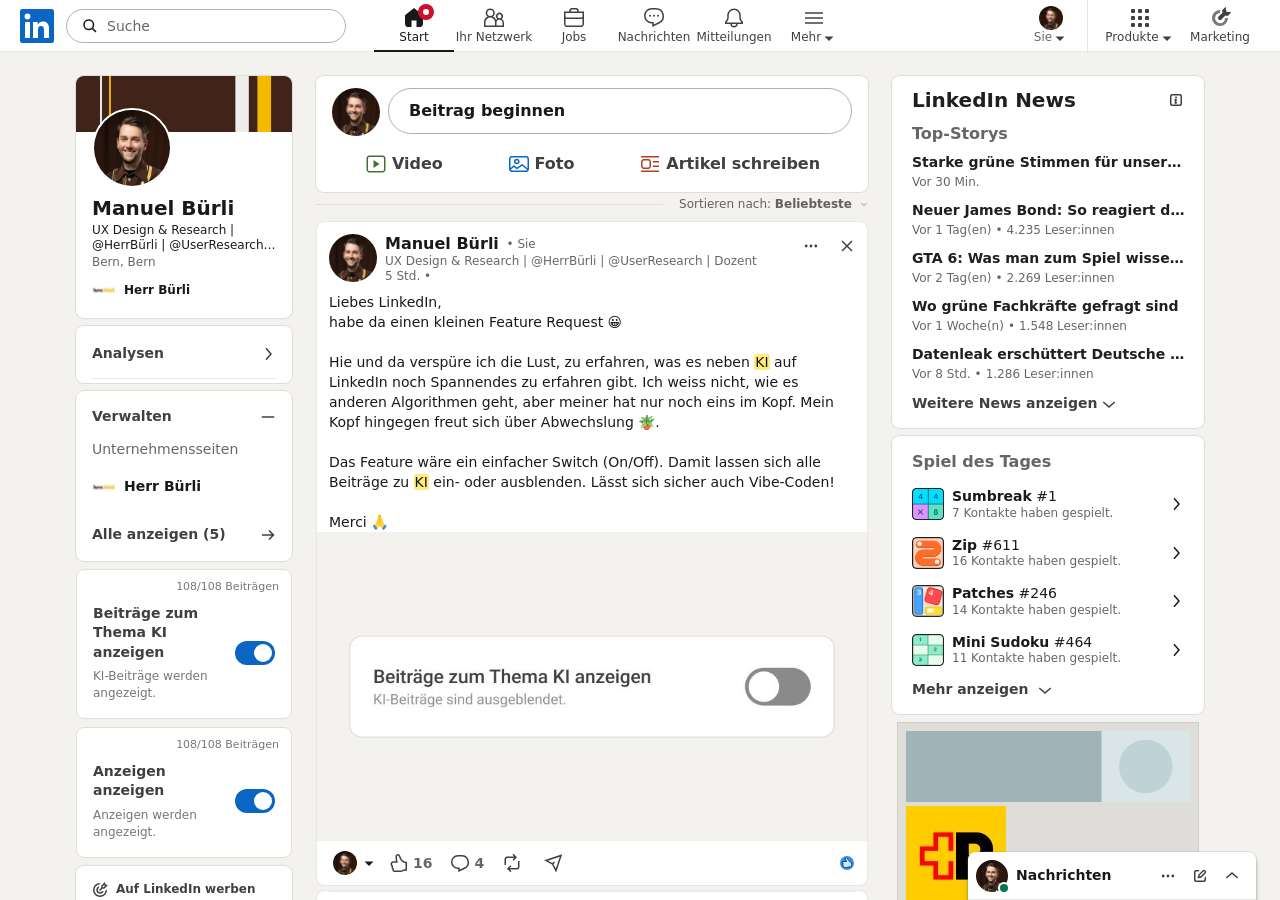
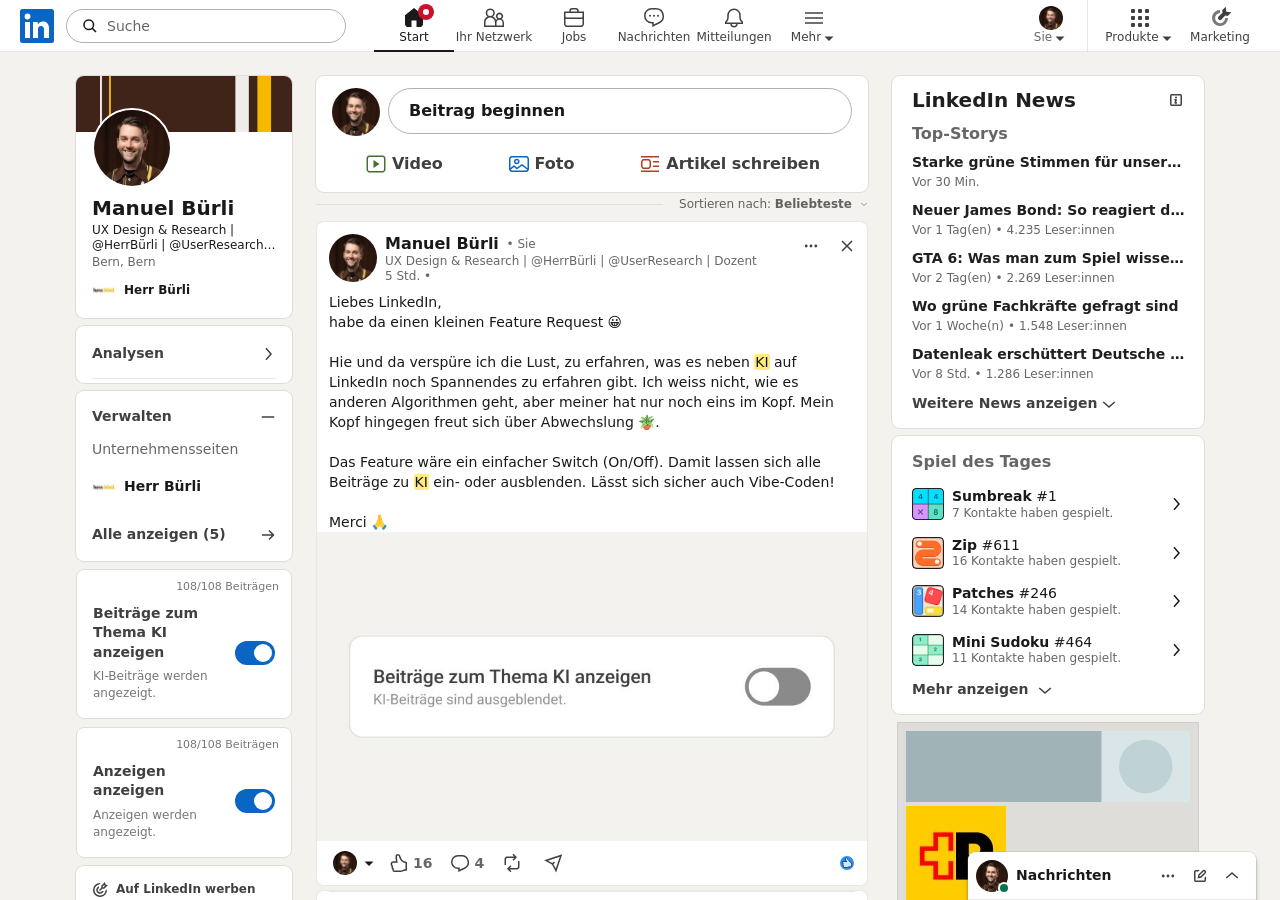
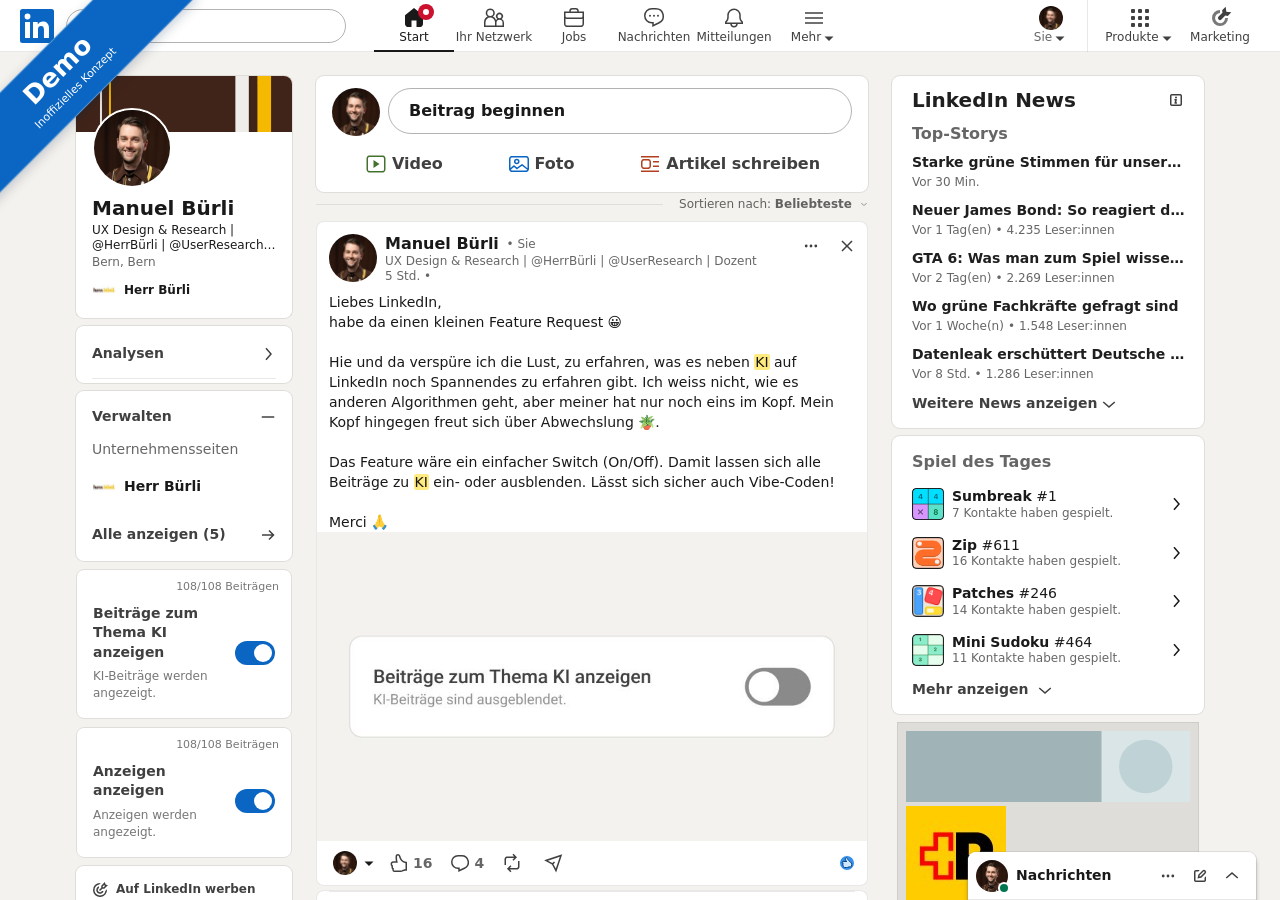
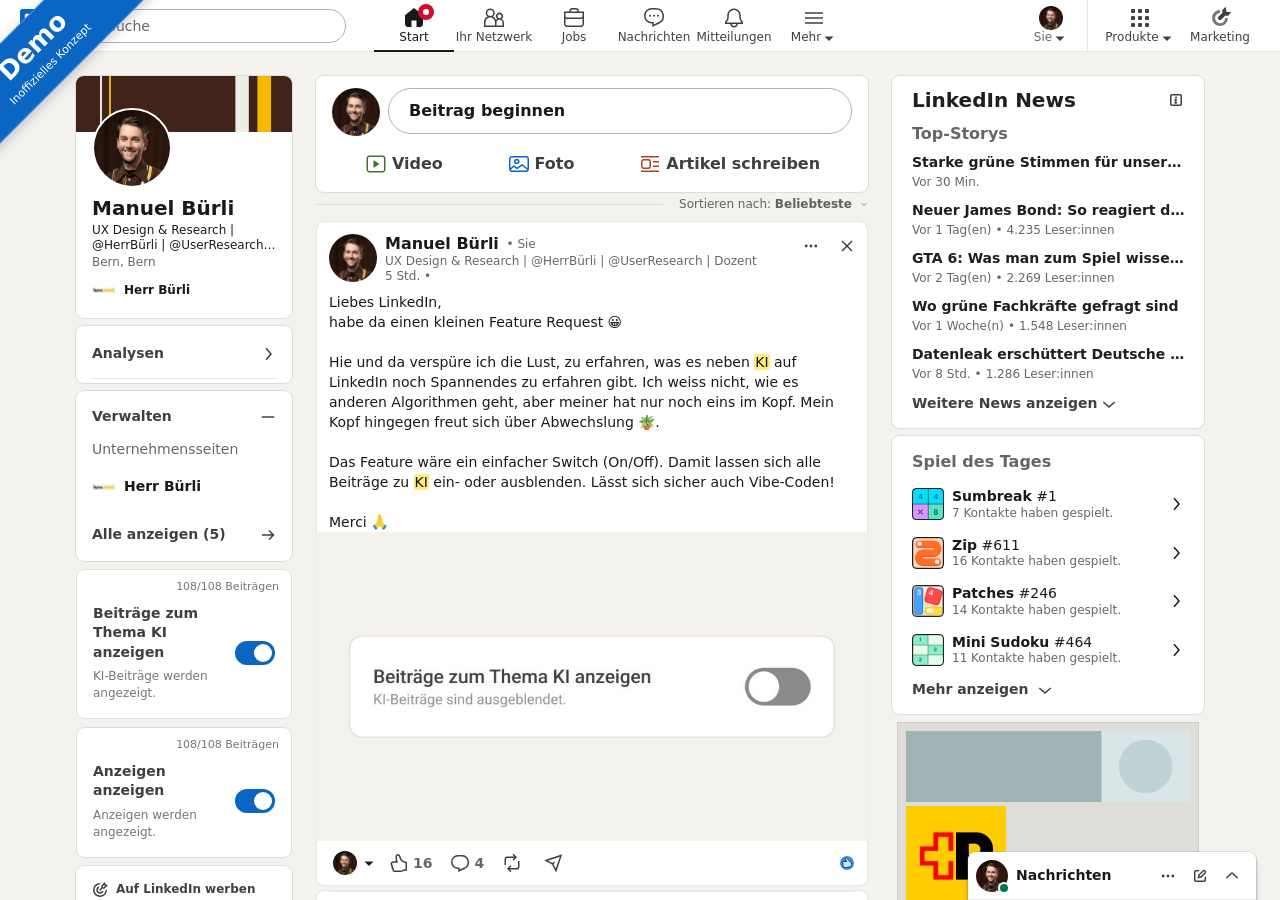
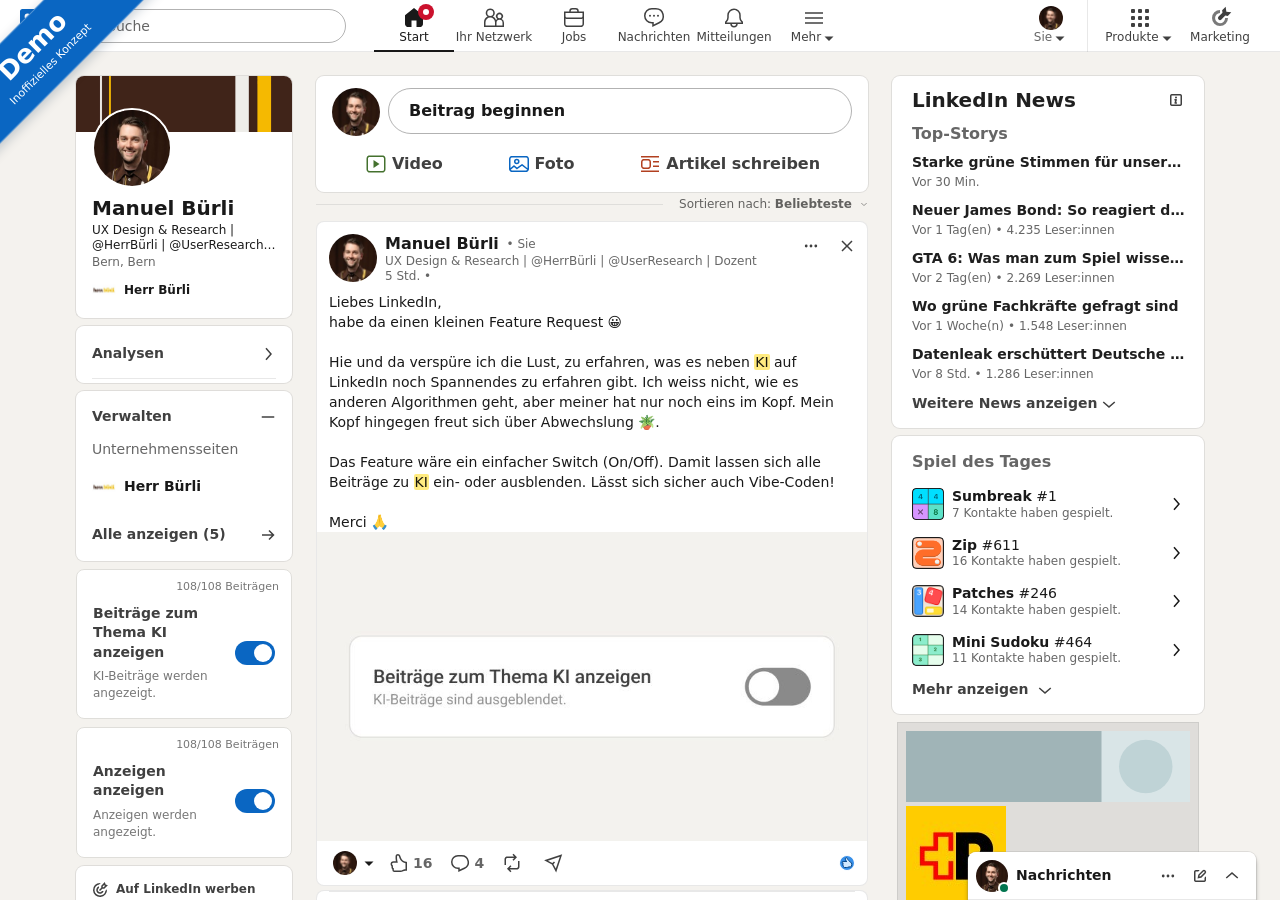
